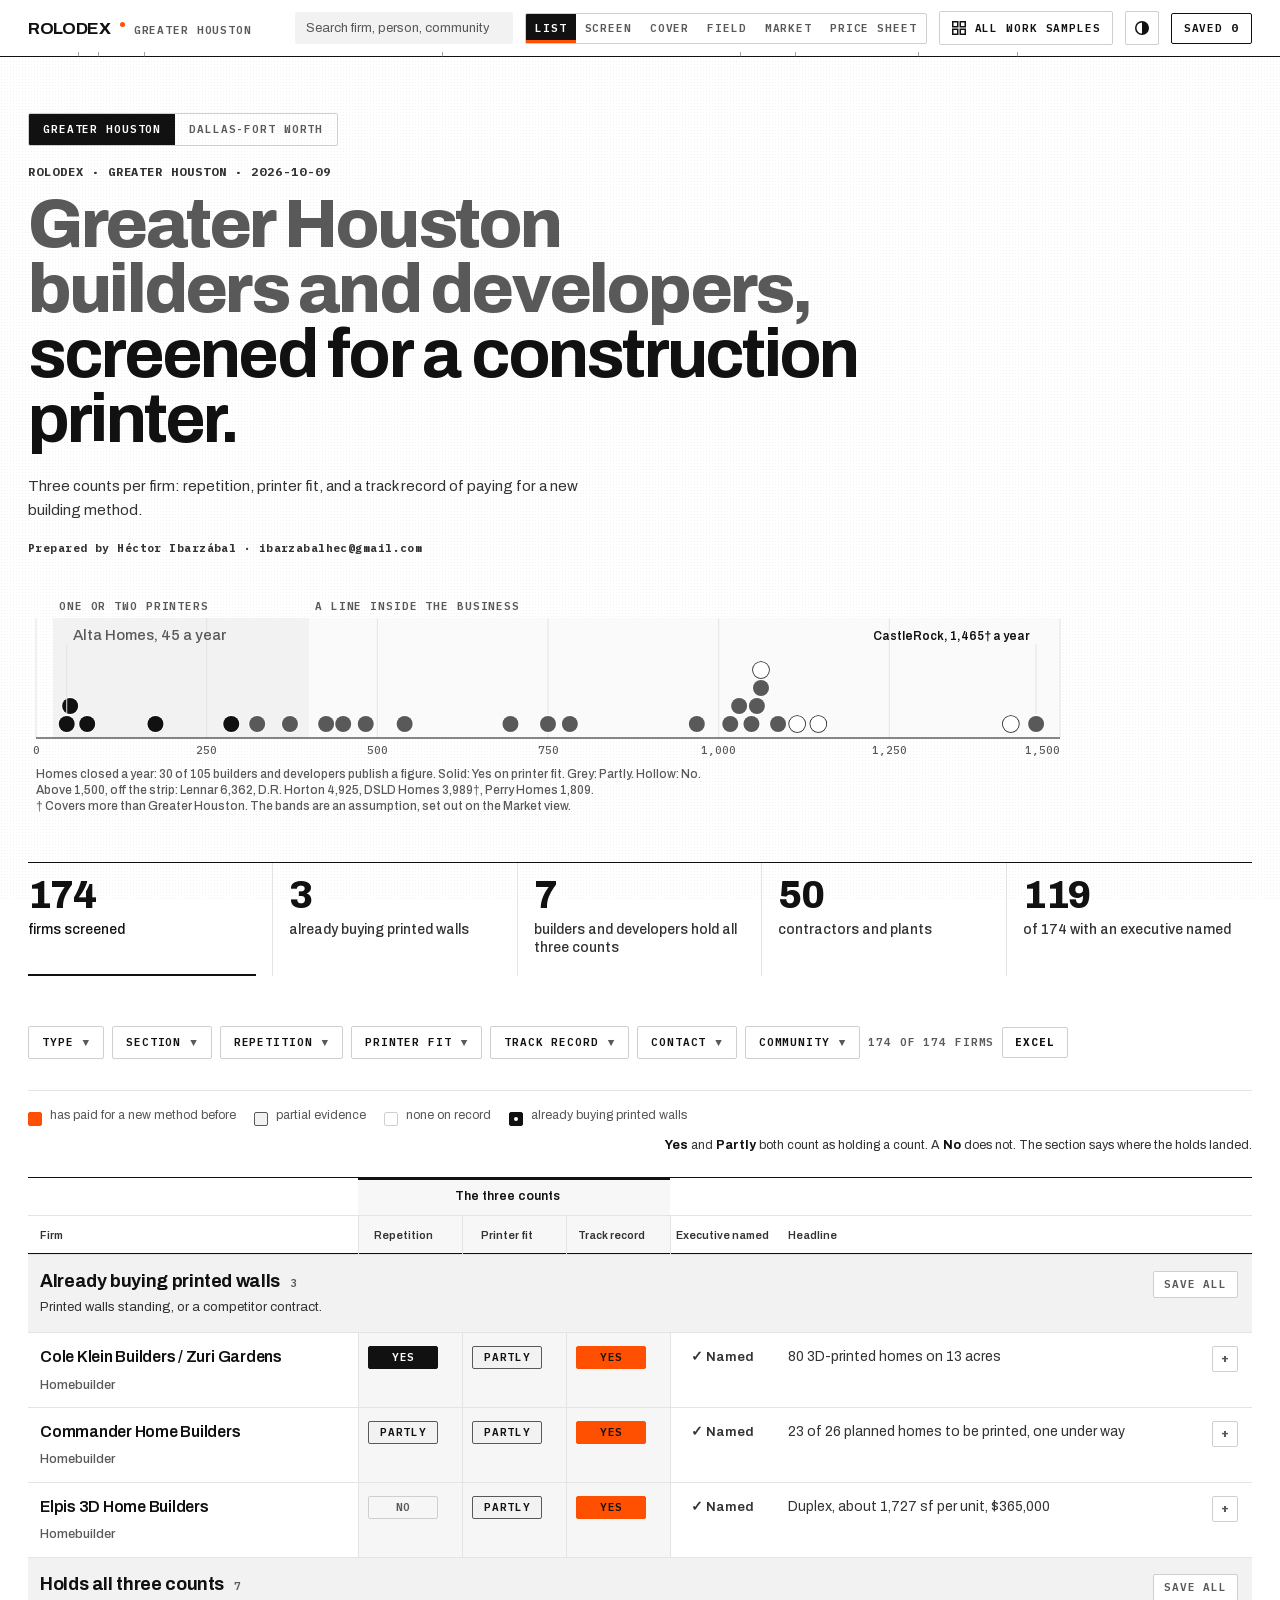
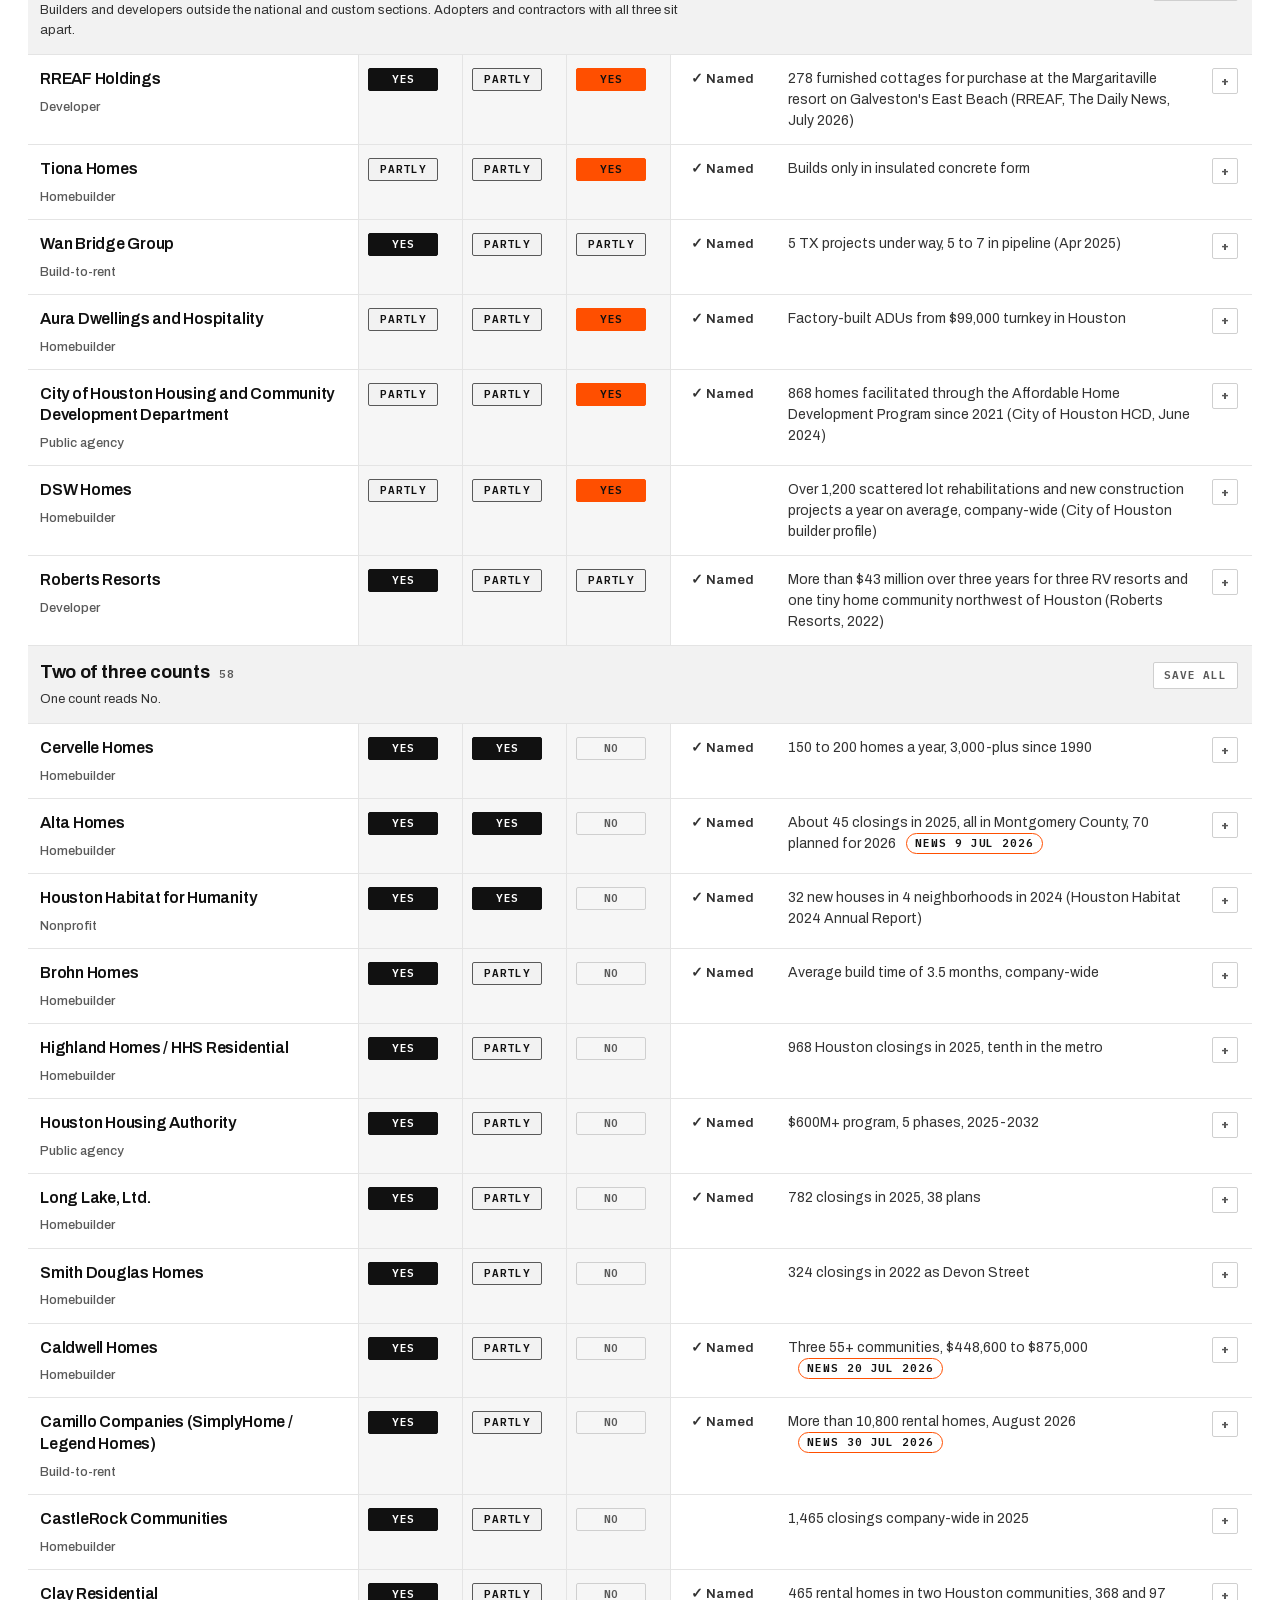
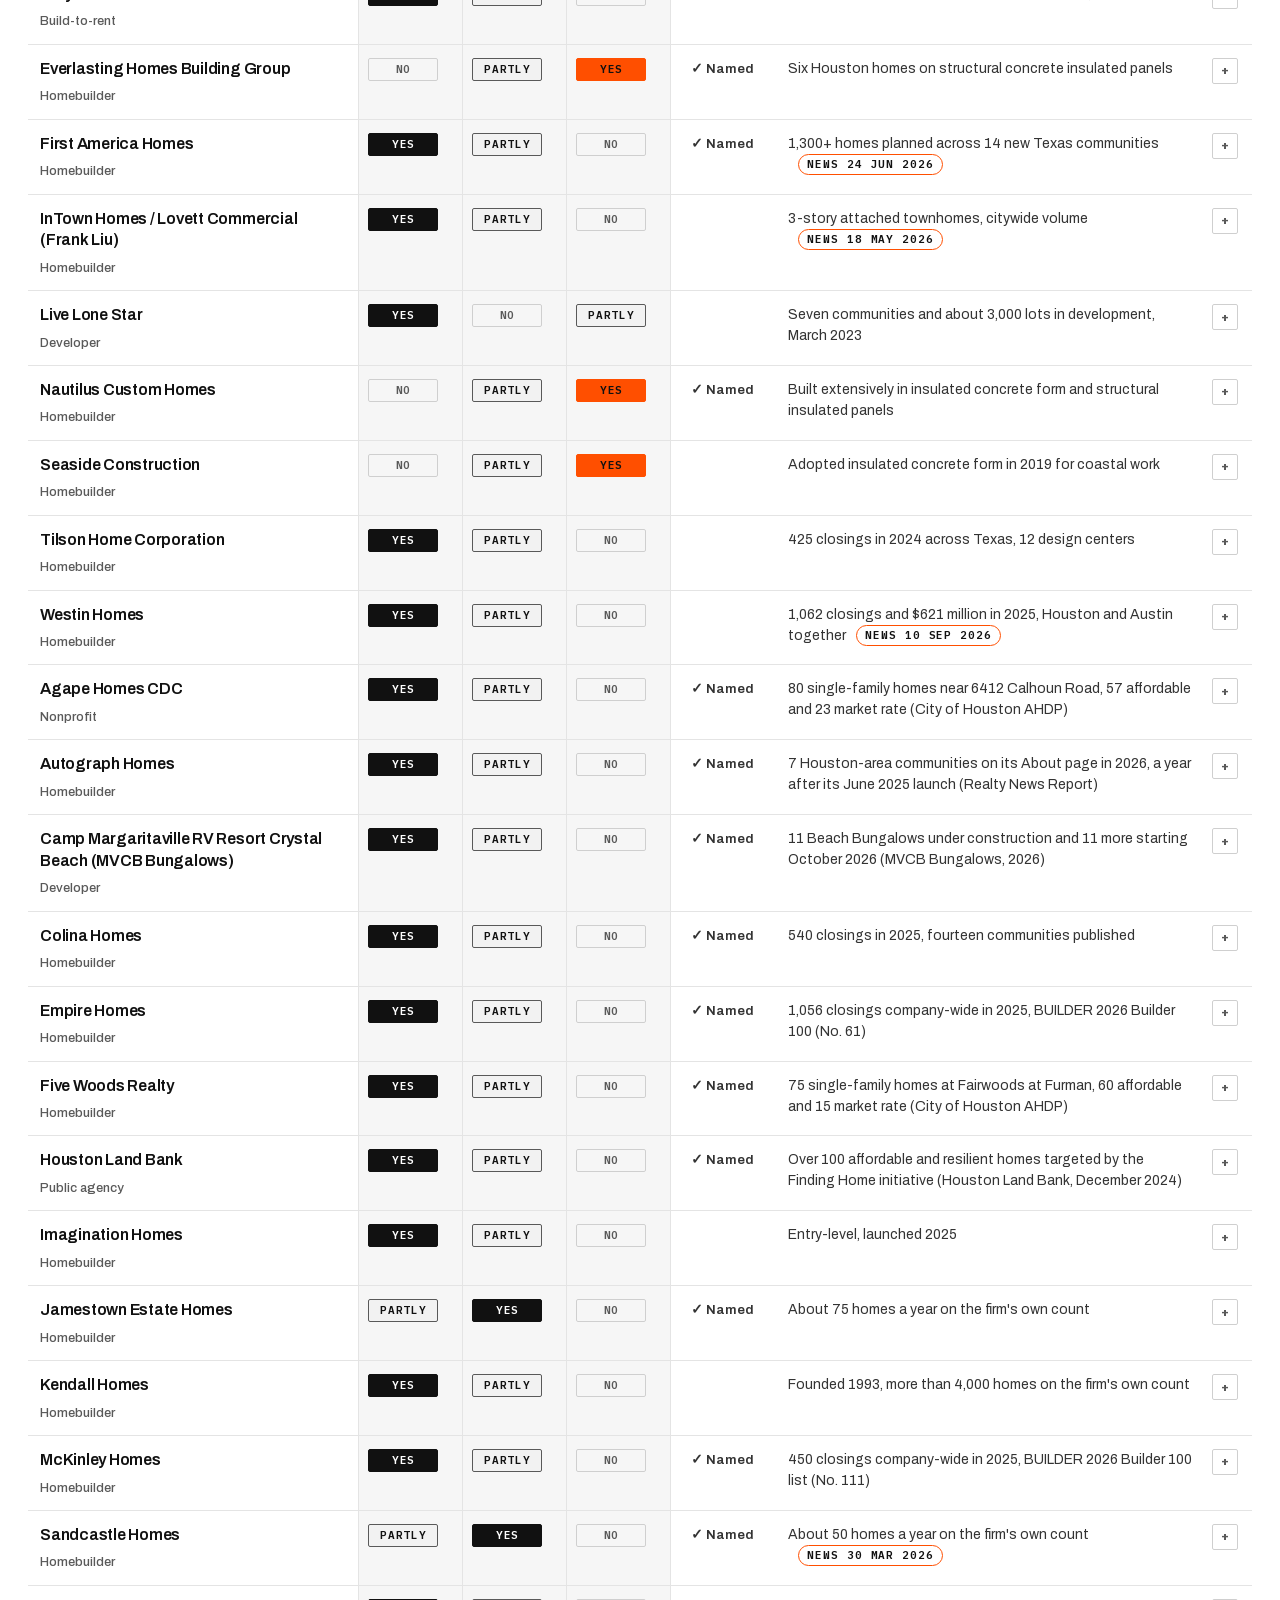
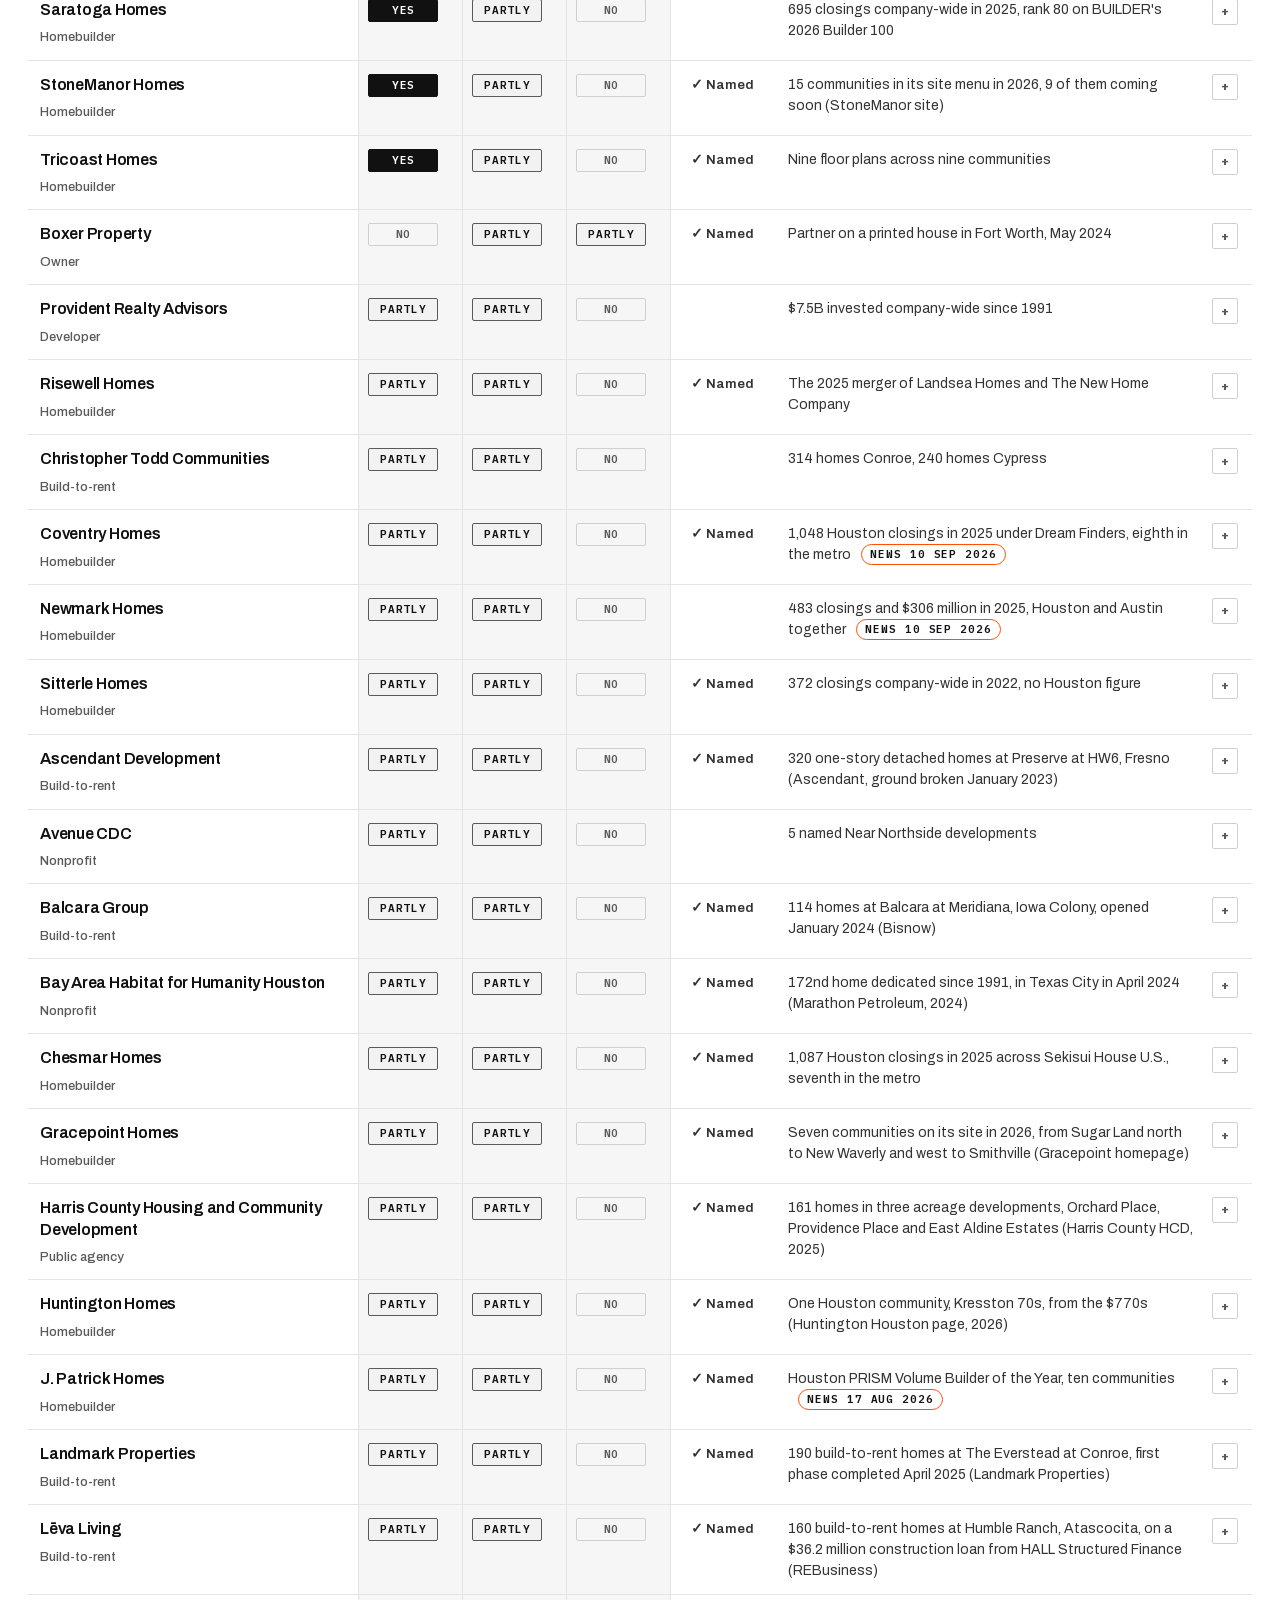
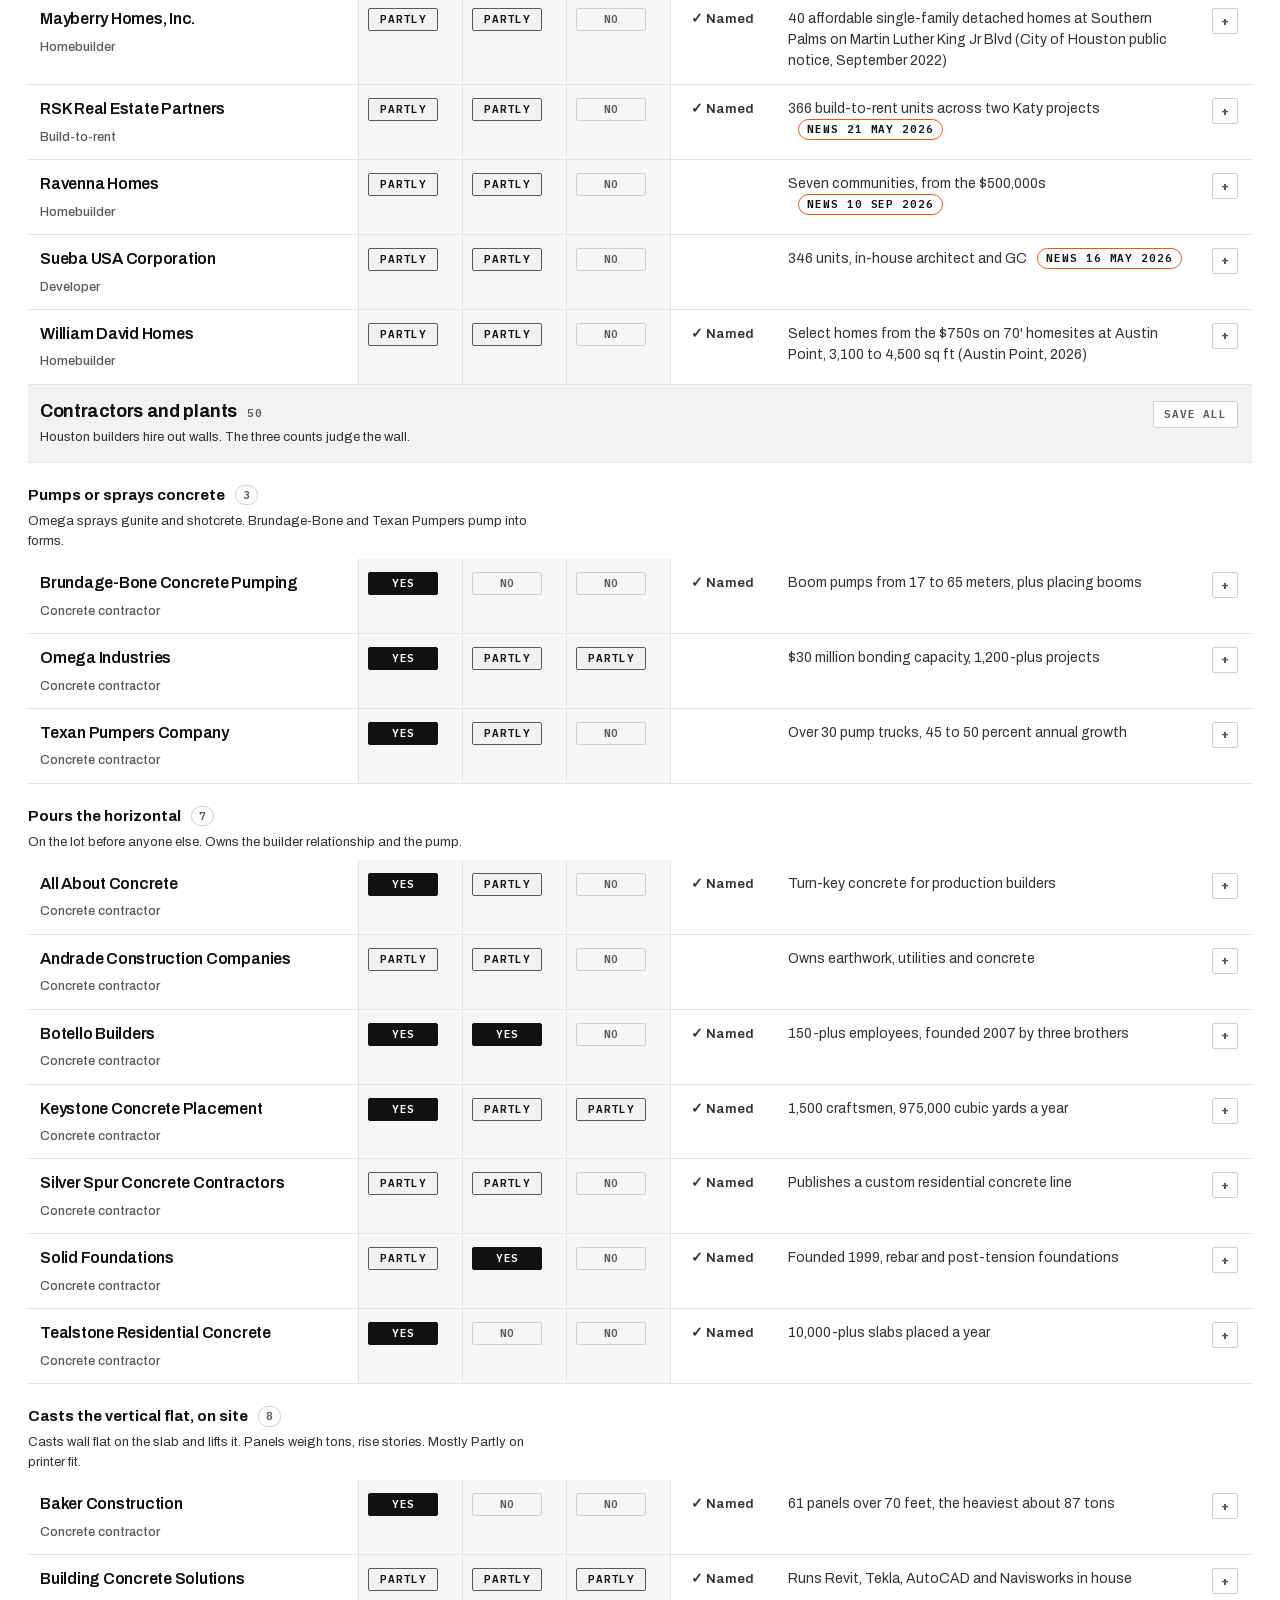
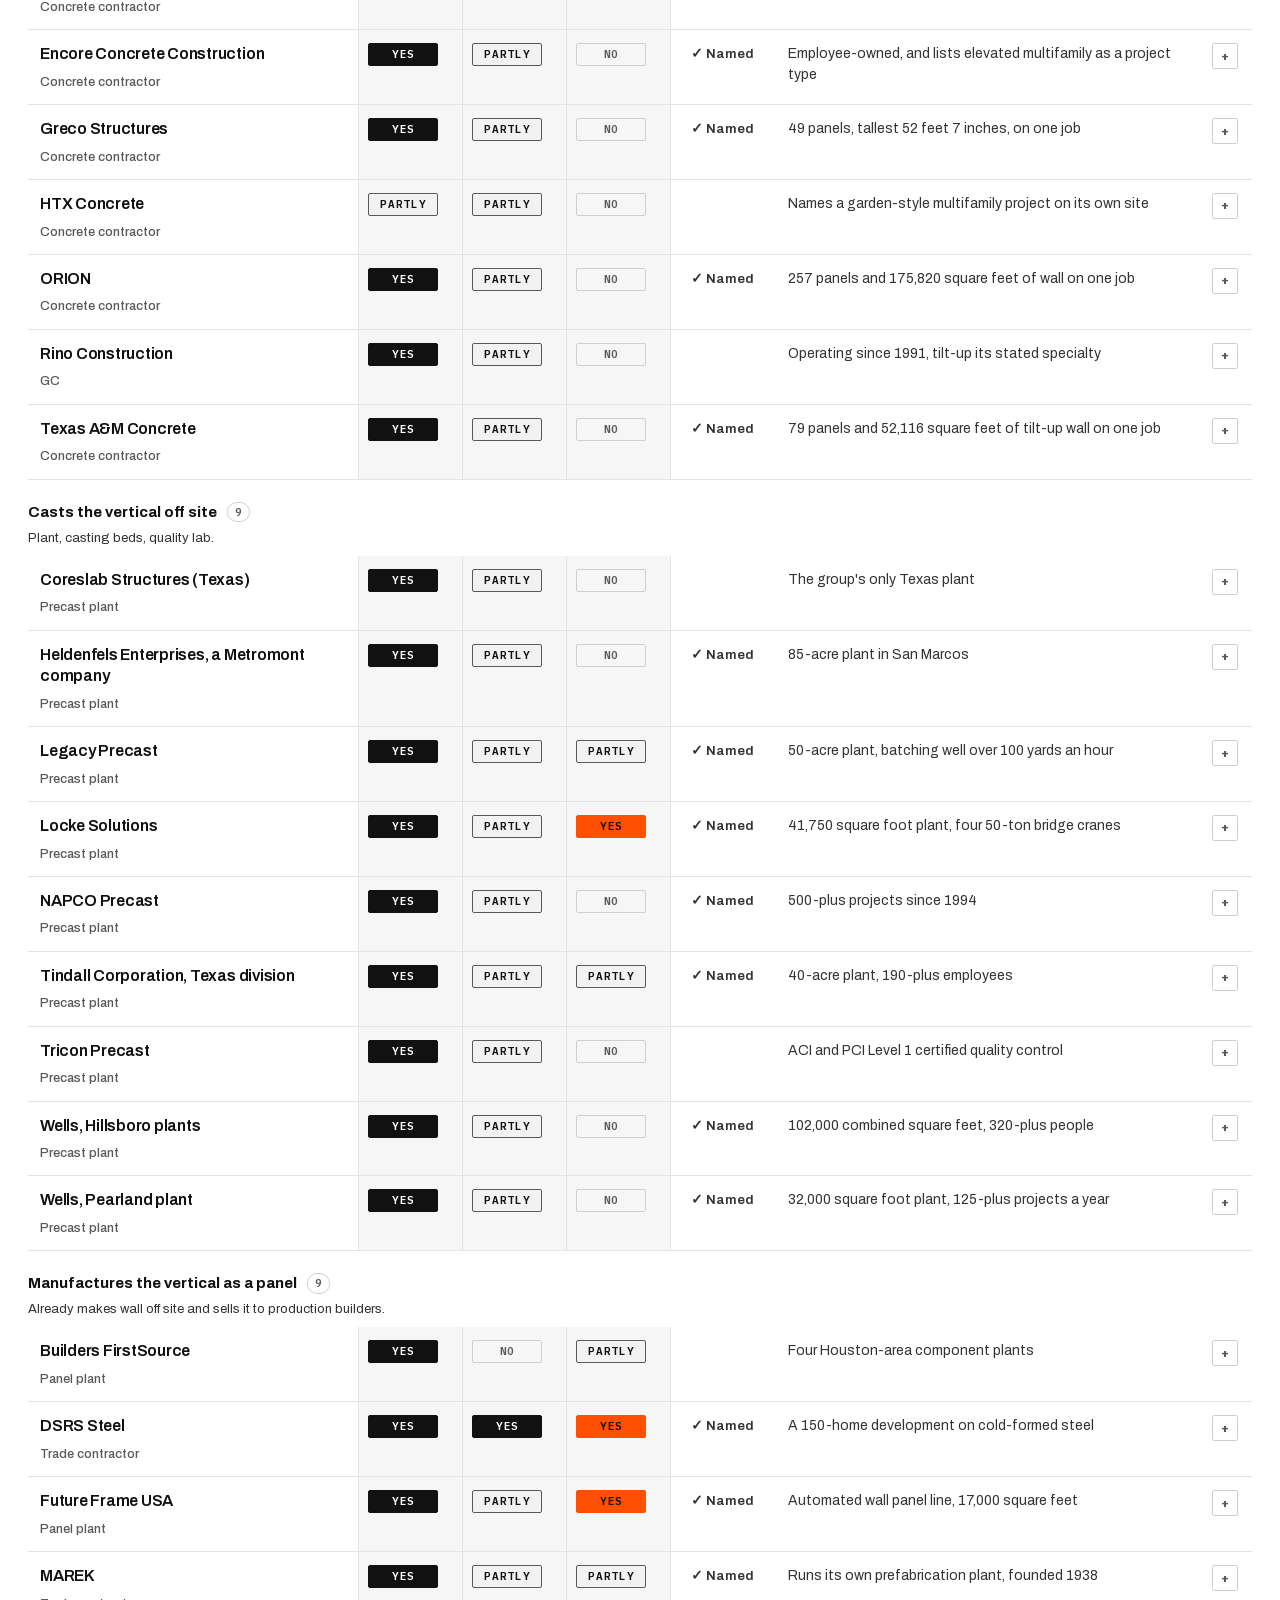
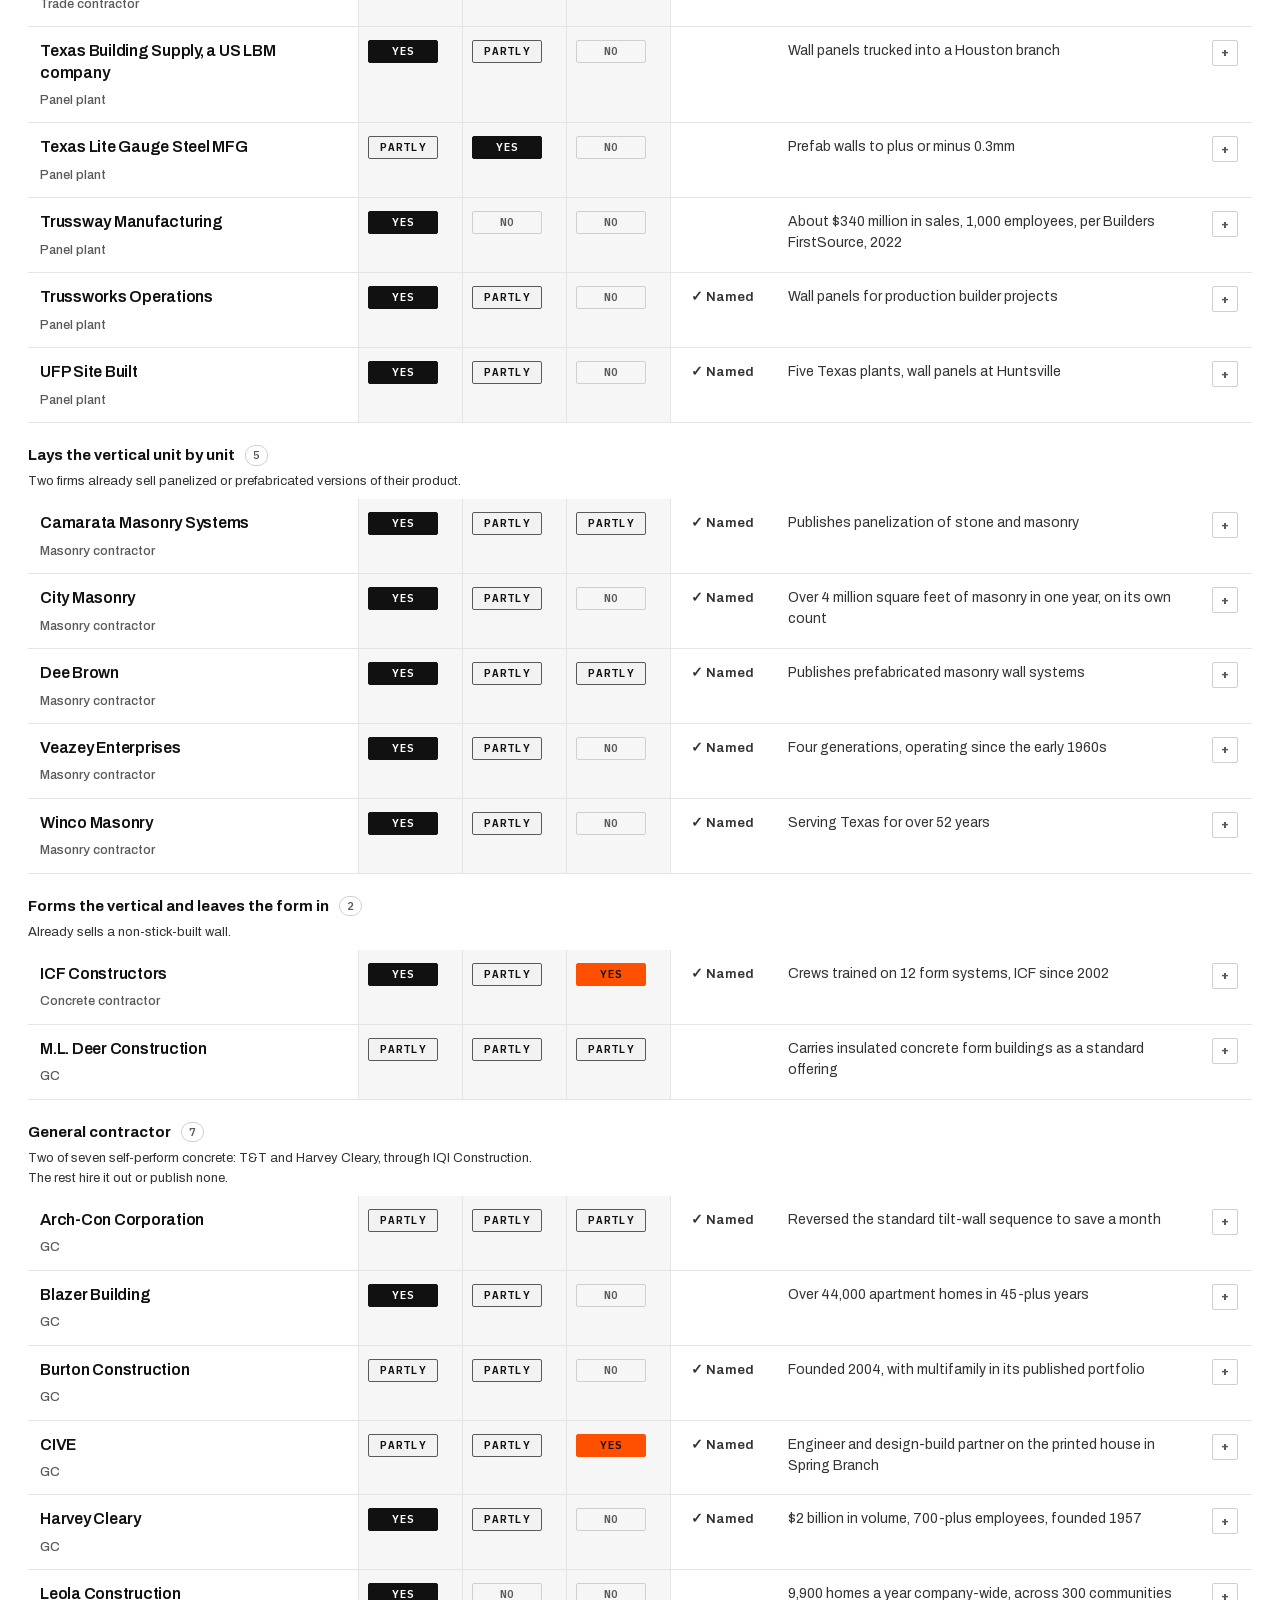
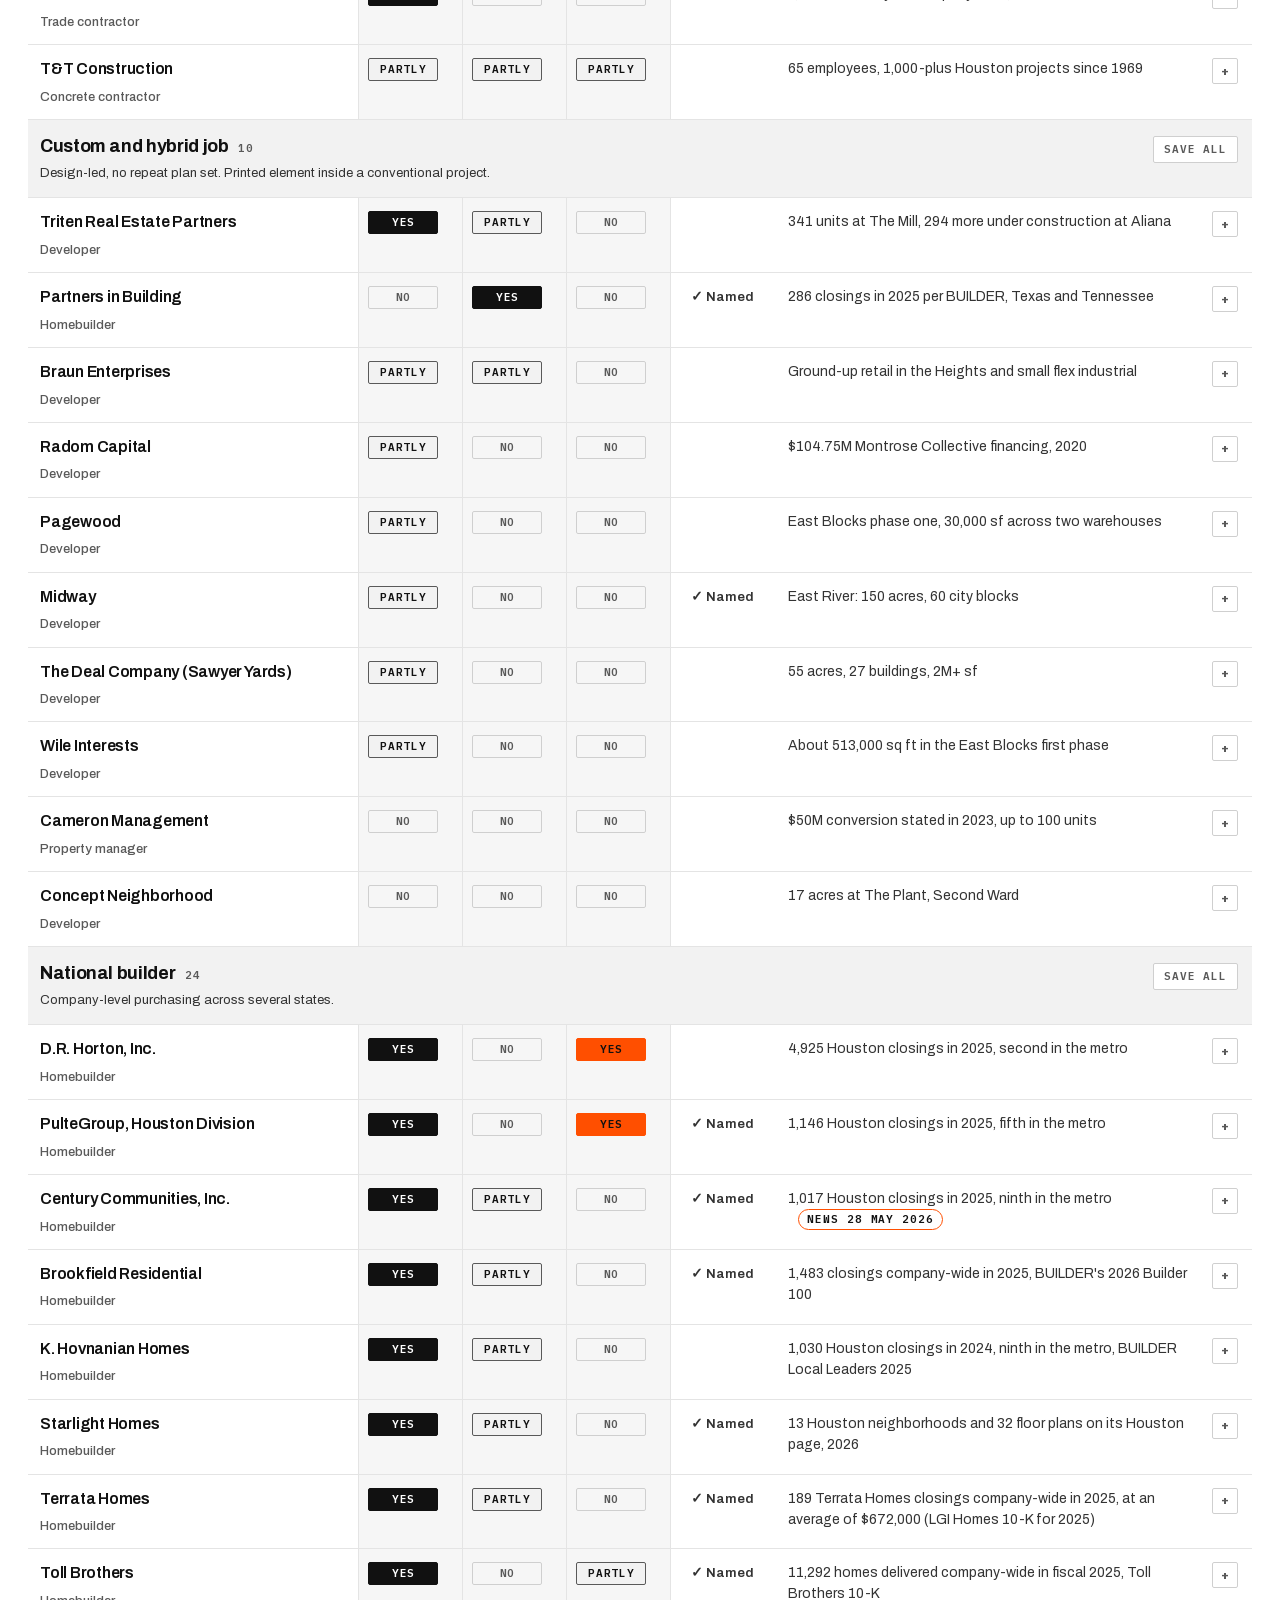
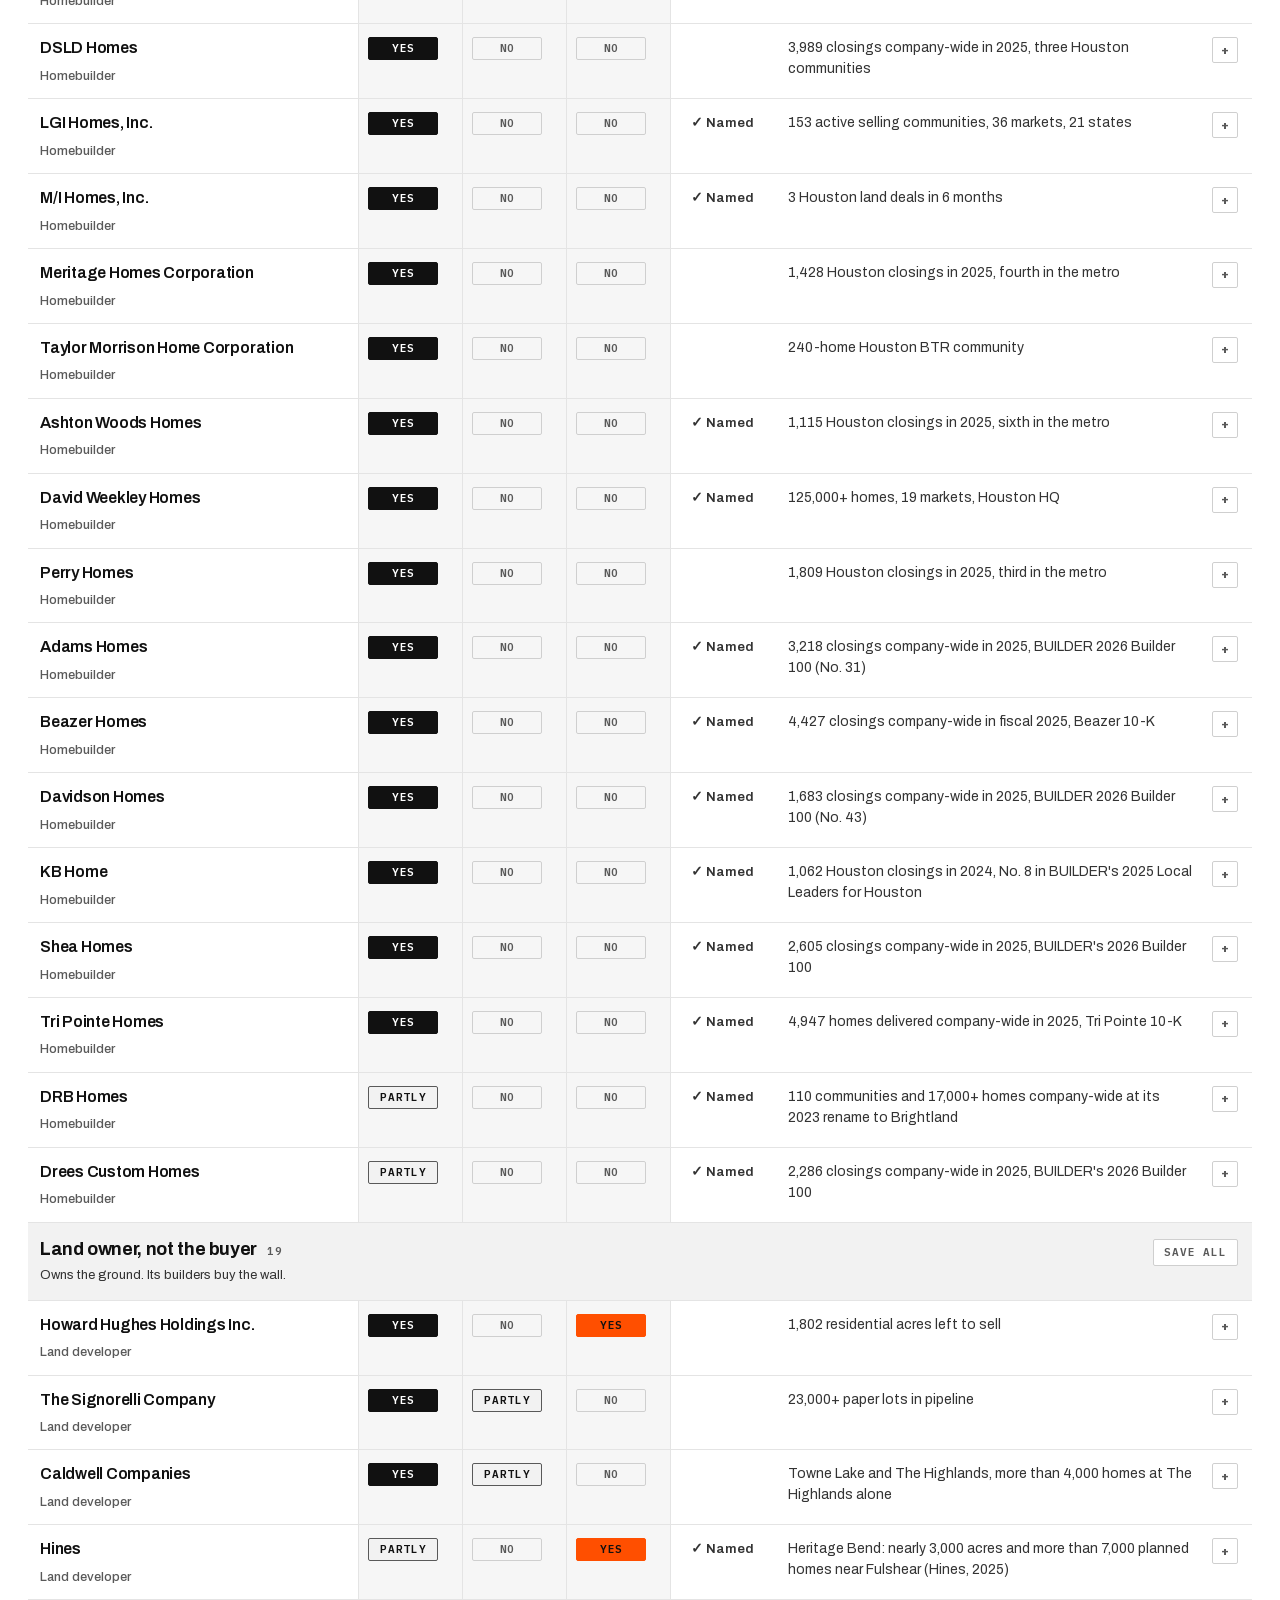
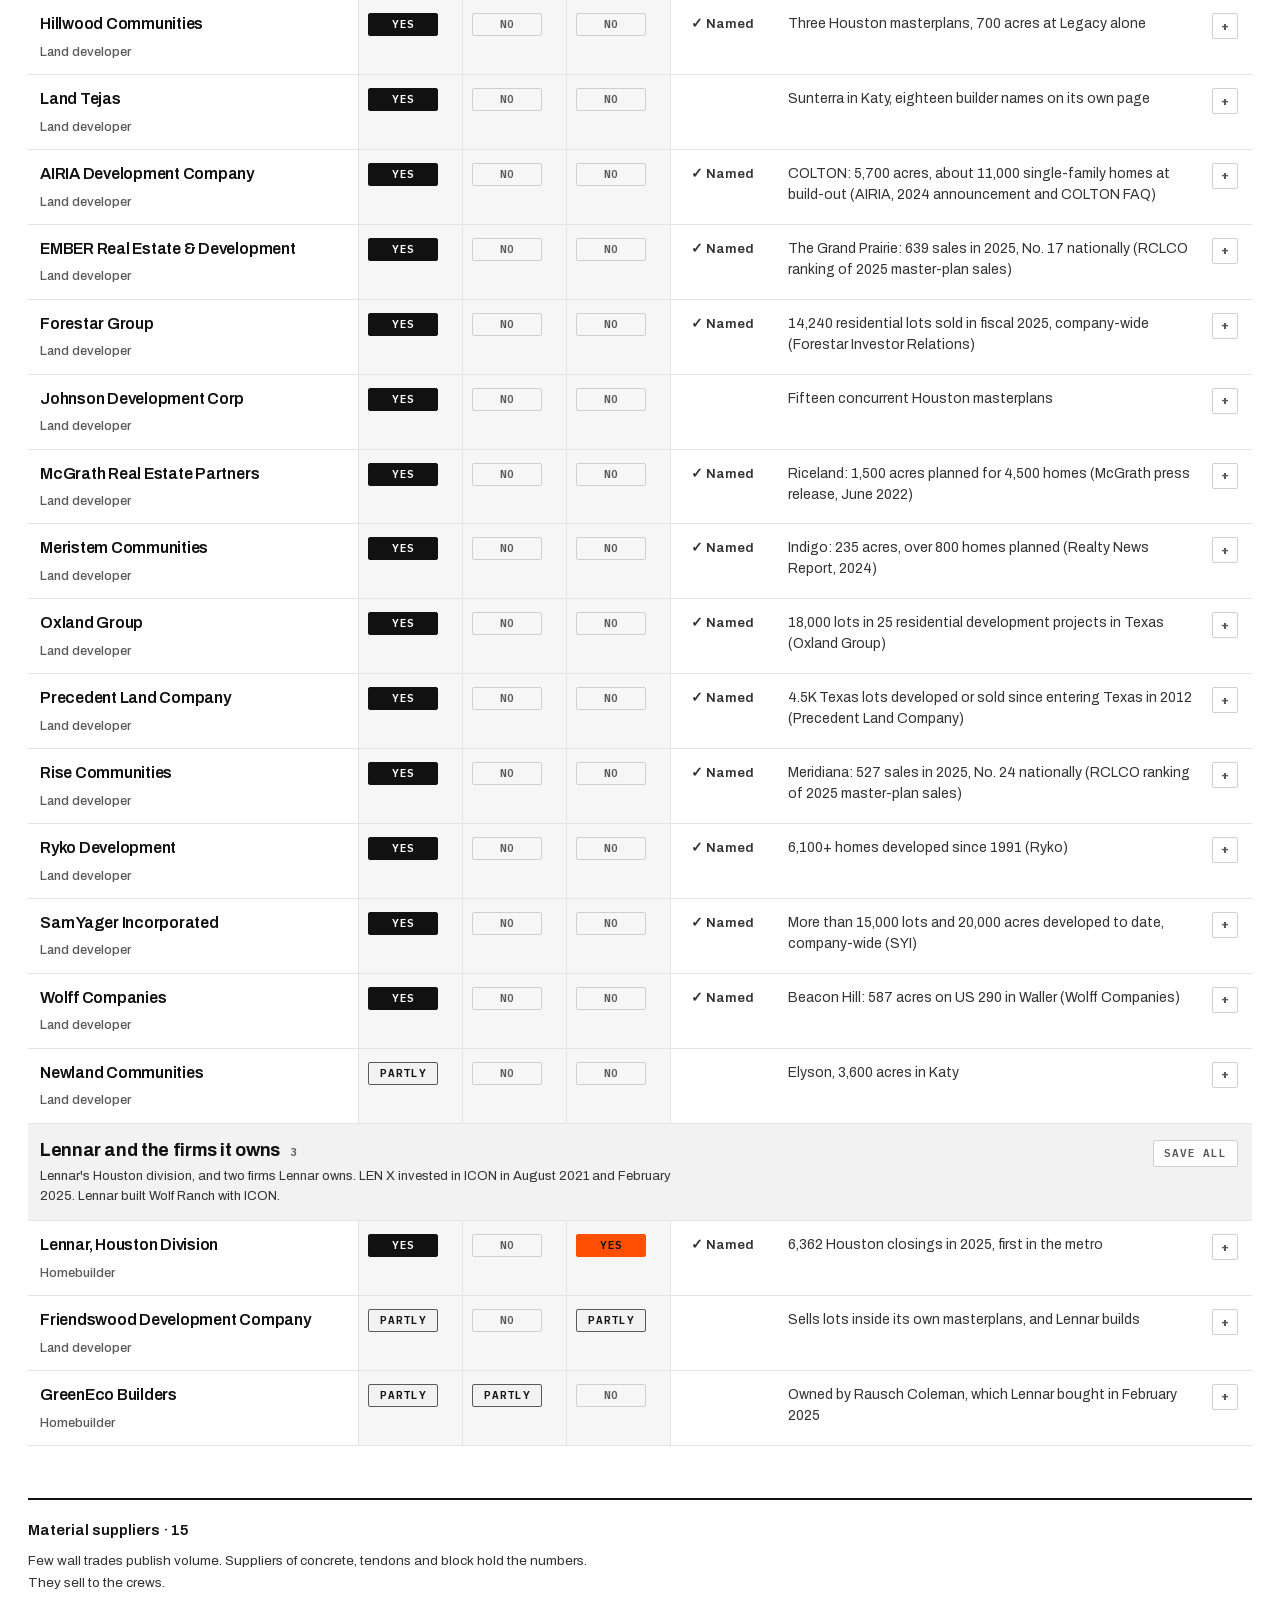
==== index.html @ 2a5b9c1c "Rolodex page, 2026-10-09, Build 124 Co-Authored-By: Claude Opus 5.5 <noreply@anthropic.com> Claude-S" ====
<!doctype html>
<html lang="en"><head>
<meta charset="utf-8">
<meta http-equiv="Content-Security-Policy" content="default-src 'none'; script-src 'sha256-P3jfl17gj6dP+h4POFZB43GaYPV5yrsowThLfIvB9BE=' 'sha256-ouU23O3qNelWb8/pMufUkg/Uvi/t8l8yYmT8mYDfnes=' 'sha256-WImc1mZLx+iGRCyCd86Mm0QUNiu0ayK6KwU0BYbI/SY=' 'sha256-0xIr96R+y5RxeT3fupseyRiM3XbPkYRuNRpkuElosOU=' 'sha256-/NlFuYQIC23jgHfVMbbTX94KlibqlHRZafNrdD9w4CM='; style-src 'unsafe-inline'; img-src data: blob:; font-src data:; base-uri 'none'; form-action 'none'">
<meta name="viewport" content="width=device-width,initial-scale=1">
<meta name="description" content="Builders, developers and wall contractors in Greater Houston and Dallas-Fort Worth, screened against three counts for a construction printer, with named executives, sources, a market view and the permitting route. By Héctor Ibarzábal.">
<meta name="build" content="124">
<meta name="author" content="Héctor Ibarzábal">
<meta name="color-scheme" content="light dark">
<script>
(function(){var d=document.documentElement,K='rolodex-theme',t=null;
  var mk=null,h=(location.hash||'').match(/market=(houston|dfw)/);
  if(h) mk=h[1]; else {try{mk=localStorage.getItem('rolodex-market')}catch(e){}}
  d.setAttribute('data-market',mk==='dfw'?'dfw':'houston');
  try{t=localStorage.getItem(K)}catch(e){}
  var th=(location.hash||'').match(/theme=(light|dark)/); if(th) t=th[1];
  var mq=window.matchMedia?window.matchMedia('(prefers-color-scheme: dark)'):null;
  d.setAttribute('data-theme',t||(mq&&mq.matches?'dark':'light'));
  if(mq&&mq.addEventListener)mq.addEventListener('change',function(e){
    var s=null;try{s=localStorage.getItem(K)}catch(x){}
    if(!s&&!th)d.setAttribute('data-theme',e.matches?'dark':'light');});
  try{var qs=location.search||'',seen=false,
    rm=window.matchMedia&&window.matchMedia('(prefers-reduced-motion: reduce)').matches;
    try{seen=sessionStorage.getItem('rolodex-reel')==='1'}catch(x){}
    if(/[?&]intro=1\b/.test(qs)||(!/[?&]intro=0\b/.test(qs)&&!rm&&!seen))d.classList.add('reel');}catch(x){}
})();
</script>
<title>Rolodex · Greater Houston and Dallas-Fort Worth</title>
<link rel="icon" href="data:image/svg+xml,%3Csvg xmlns=%22http://www.w3.org/2000/svg%22 viewBox=%220 0 32 32%22%3E%3Crect width=%2232%22 height=%2232%22 fill=%22%23FF4F00%22/%3E%3Crect x=%228%22 y=%229%22 width=%2216%22 height=%223%22 fill=%22%23000%22/%3E%3Crect x=%228%22 y=%2215%22 width=%2216%22 height=%223%22 fill=%22%23000%22/%3E%3Crect x=%228%22 y=%2221%22 width=%2216%22 height=%223%22 fill=%22%23000%22/%3E%3C/svg%3E">
<style>
@font-face{font-family:'Archivo';font-style:normal;font-weight:400 800;font-display:swap;src:url([data-uri]) format('woff2');unicode-range:U+0000-00FF,U+0131,U+0152-0153,U+02BB-02BC,U+02C6,U+02DA,U+02DC,U+0304,U+0308,U+0329,U+2000-206F,U+20AC,U+2122,U+2191,U+2193,U+2212,U+2215,U+FEFF,U+FFFD}
@font-face{font-family:'IBM Plex Mono';font-style:normal;font-weight:400;font-display:swap;src:url([data-uri]) format('woff2');unicode-range:U+0000-00FF,U+0131,U+0152-0153,U+02BB-02BC,U+02C6,U+02DA,U+02DC,U+0304,U+0308,U+0329,U+2000-206F,U+20AC,U+2122,U+2191,U+2193,U+2212,U+2215,U+FEFF,U+FFFD}
@font-face{font-family:'IBM Plex Mono';font-style:normal;font-weight:500;font-display:swap;src:url([data-uri]) format('woff2');unicode-range:U+0000-00FF,U+0131,U+0152-0153,U+02BB-02BC,U+02C6,U+02DA,U+02DC,U+0304,U+0308,U+0329,U+2000-206F,U+20AC,U+2122,U+2191,U+2193,U+2212,U+2215,U+FEFF,U+FFFD}
@font-face{font-family:'IBM Plex Mono';font-style:normal;font-weight:600;font-display:swap;src:url([data-uri]) format('woff2');unicode-range:U+0000-00FF,U+0131,U+0152-0153,U+02BB-02BC,U+02C6,U+02DA,U+02DC,U+0304,U+0308,U+0329,U+2000-206F,U+20AC,U+2122,U+2191,U+2193,U+2212,U+2215,U+FEFF,U+FFFD}
@font-face{font-family:'IBM Plex Mono';font-style:normal;font-weight:700;font-display:swap;src:url([data-uri]) format('woff2');unicode-range:U+0000-00FF,U+0131,U+0152-0153,U+02BB-02BC,U+02C6,U+02DA,U+02DC,U+0304,U+0308,U+0329,U+2000-206F,U+20AC,U+2122,U+2191,U+2193,U+2212,U+2215,U+FEFF,U+FFFD}
:root{
  --paper:#FFFFFF; --paper2:#FAFAFA; --paper3:#F2F2F2;
  --ink:#111111; --ink2:#333333; --ink3:#595959; --ink4:#6B6B6B;
  --rule:#E4E4E4; --rule2:#CFCFCF;
  --orange:#FF4F00;
  --accent-warm:#FF4F00; --text-primary:#111111;
  --on-ink:#FFFFFF; --on-orange:#111111; --on-ink-dim:rgba(255,255,255,.72);
  --on-ink-rule:rgba(255,255,255,.35); --nav-bg:rgba(255,255,255,.97);
  --shade:17,17,17; --grain:17,17,17; --li:#0A66C2;
  color-scheme:light;
  --sans:"Archivo",-apple-system,BlinkMacSystemFont,"Helvetica Neue",Helvetica,Arial,sans-serif;
  --mono:"IBM Plex Mono",ui-monospace,SFMono-Regular,Menlo,Consolas,monospace;
}
:root[data-market="dfw"]{--orange:#0A3A8C; --accent-warm:#0A3A8C; --on-orange:#FFFFFF}
@media (prefers-color-scheme: dark){
  :root[data-market="dfw"]:not([data-theme="light"]){--orange:#5E9BFF; --accent-warm:#5E9BFF; --on-orange:#0F1012}
}
:root[data-market="dfw"][data-theme="dark"]{--orange:#5E9BFF; --accent-warm:#5E9BFF; --on-orange:#0F1012}
@media (prefers-color-scheme: dark){
  :root:not([data-theme="light"]){
    --paper:#0F1012; --paper2:#15161A; --paper3:#1D1F23;
    --ink:#ECECEC; --ink2:#D2D2D2; --ink3:#ABABAB; --ink4:#9A9A9A;
    --rule:#2A2C31; --rule2:#3D4046;
    --text-primary:#ECECEC;
    --on-ink:#0F1012; --on-ink-dim:rgba(15,16,18,.72); --on-ink-rule:rgba(15,16,18,.35);
    --nav-bg:rgba(15,16,18,.95); --shade:0,0,0; --grain:255,255,255; --li:#3B8EDB;
    color-scheme:dark;
  }
}
:root[data-theme="dark"]{
  --paper:#0F1012; --paper2:#15161A; --paper3:#1D1F23;
  --ink:#ECECEC; --ink2:#D2D2D2; --ink3:#ABABAB; --ink4:#9A9A9A;
  --rule:#2A2C31; --rule2:#3D4046;
  --text-primary:#ECECEC;
  --on-ink:#0F1012; --on-ink-dim:rgba(15,16,18,.72); --on-ink-rule:rgba(15,16,18,.35);
  --nav-bg:rgba(15,16,18,.95); --shade:0,0,0; --grain:255,255,255; --li:#3B8EDB;
  color-scheme:dark;
}
*{box-sizing:border-box}
::selection{background:var(--orange);color:var(--on-orange)}
::-moz-selection{background:var(--orange);color:var(--on-orange)}
[hidden]{display:none!important}
.bg{position:fixed;inset:0;z-index:-2;pointer-events:none;overflow:hidden;background:var(--paper)}
.bg .grain{position:absolute;inset:0;
  background-image:radial-gradient(rgba(var(--grain),.055) 1px, transparent 1px);
  background-size:3px 3px}
#atmos{position:fixed;top:-20px;left:-20px;width:calc(100vw + 40px);height:calc(100vh + 40px);
  z-index:-1;pointer-events:none;opacity:1;transition:opacity 400ms ease;will-change:transform}
@media print{.bg,#atmos{display:none}}
html,body{margin:0;padding:0}
body{background:var(--paper);color:var(--ink);font:400 16px/1.5 var(--sans);
  -webkit-font-smoothing:antialiased;text-rendering:optimizeLegibility}
a{color:inherit;text-decoration:none}
button{font:inherit;color:inherit;background:none;border:0;cursor:pointer}
.wrap{max-width:1280px;margin:0 auto;padding:0 28px}
@media(max-width:640px){.wrap{padding:0 16px}}
.disp{font-weight:800;letter-spacing:-.04em;line-height:.94;text-wrap:balance}
.lab{font:700 12px/1.35 var(--mono);letter-spacing:.08em;text-transform:uppercase;color:var(--ink2)}
.mono{font-family:var(--mono)}
nav{position:sticky;top:env(safe-area-inset-top,0px);z-index:60;background:var(--nav-bg);backdrop-filter:blur(10px);border-bottom:1px solid var(--ink)}
.navin{display:flex;align-items:center;gap:14px;height:56px;flex-wrap:wrap}
.navtools{display:flex;align-items:center;gap:14px;flex:0 0 auto;min-width:0}
.mark{display:flex;align-items:baseline;gap:9px;font:700 17px/1 var(--sans);letter-spacing:-.02em}
.mark i{display:block;width:5px;height:5px;border-radius:50%;background:var(--orange);
  transform:translateY(-7px)}
.mark span{font:600 11px/1 var(--mono);letter-spacing:.08em;color:var(--ink3);text-transform:uppercase}
.navsp{flex:1}
#q{font:400 13px/1 var(--sans);color:var(--ink);background:var(--paper3);border:0;
  border-radius:2px;padding:9px 11px;width:230px;outline:none}
#q::placeholder{color:var(--ink3)}
#q:focus{box-shadow:inset 0 0 0 1px var(--ink)}
.seg{display:flex;border:1px solid var(--rule2);border-radius:2px;overflow:hidden}
.seg button{font:600 11px/1 var(--mono);letter-spacing:.08em;text-transform:uppercase;
  padding:9px 12px;color:var(--ink3)}
.seg button[aria-pressed="true"]{background:var(--ink);color:var(--on-ink)}
.seg button:focus-visible{outline:2px solid var(--ink);outline-offset:-4px}
.seg button[aria-pressed="true"]:focus-visible{outline-color:var(--on-ink)}
.cbtn{font:600 11px/1 var(--mono);letter-spacing:.08em;text-transform:uppercase;
  border:1px solid var(--ink);border-radius:2px;padding:9px 12px;display:flex;gap:8px;align-items:center}
.cbtn b{font:700 11px/1 var(--mono)}
.cbtn.on{background:var(--ink);color:var(--on-ink)}
.mktsw{display:inline-flex;margin:0 0 18px;max-width:100%}
.mktsw button{padding:10px 14px;white-space:nowrap}
@media(max-width:420px){.mktsw button{padding:10px 10px;letter-spacing:.06em}}
@media print{.mktsw{display:none}}
.thm{width:34px;height:34px;display:inline-flex;align-items:center;justify-content:center;
  border:1px solid var(--rule2);border-radius:2px;color:var(--ink)}
.thm:hover{border-color:var(--ink)}
@media print{.thm{display:none}}
@media(max-width:560px){.mark span{display:none}}
.hub{height:34px;display:inline-flex;align-items:center;gap:8px;padding:0 11px;
  border:1px solid var(--rule2);border-radius:2px;color:var(--ink);text-decoration:none;
  font:600 11px/1 var(--mono);letter-spacing:.08em;text-transform:uppercase;white-space:nowrap}
.hub:hover{border-color:var(--ink)}
.hub:focus-visible{outline:2px solid var(--ink);outline-offset:2px}
.hub svg{flex:none}
@media(min-width:1061px){.navin,.navtools{gap:12px}#q{width:218px}.navtools .seg button{padding:9px 9px}}
@media(min-width:1061px) and (max-width:1279px){.mark span{display:none}}
@media(min-width:1061px) and (max-width:1279px),(max-width:620px){.hub{width:34px;padding:0;justify-content:center}.hub span{display:none}}
@media(max-width:380px){.navin{gap:8px}.navsp{display:none}.hub{margin-left:auto}}
@media print{.hub{display:none}}
.end .home{color:inherit;text-decoration:underline;text-underline-offset:3px;display:inline-flex;align-items:center;gap:6px;white-space:nowrap}
.end .home svg{width:13px;height:13px;flex:none}
.mpch{margin-top:14px;border-top:1px solid var(--ink);max-width:880px}
.mpchh{display:flex;align-items:baseline;gap:10px;padding:10px 0 6px;font:600 11px/1 var(--mono);letter-spacing:.08em;text-transform:uppercase;color:var(--ink3)}
.mpchh b{font:700 11px/1 var(--mono);color:var(--ink)}
.mpci{display:grid;grid-template-columns:minmax(0,1fr) auto;gap:4px 16px;width:100%;text-align:left;
  padding:11px 0;border-top:1px solid var(--rule);color:var(--ink);min-height:44px}
.mpci .mn{display:flex;flex-wrap:wrap;align-items:baseline;gap:4px 10px;min-width:0}
.mpci .mn b{font:600 15px/1.3 var(--sans)}
.mpci .mt{font:600 10.5px/1 var(--mono);letter-spacing:.07em;text-transform:uppercase;color:var(--ink2);
  border:1px solid var(--rule2);border-radius:99px;padding:4px 8px;white-space:nowrap}
.mpci .ms{grid-column:1;font:500 13px/1.45 var(--sans);color:var(--ink2)}
.mpci .mg{grid-column:2;grid-row:1 / span 2;align-self:center;font:600 11px/1.2 var(--mono);letter-spacing:.07em;
  text-transform:uppercase;color:var(--ink3);text-align:right;white-space:nowrap}
.mpci:hover .mn b{text-decoration:underline;text-underline-offset:3px}
.mpci:hover .mg{color:var(--ink)}
.mpci:focus-visible{outline:2px solid var(--ink);outline-offset:2px}
.mpch .pxqm{margin:0;padding:8px 0 0;border-top:1px solid var(--rule);font:500 13px/1.45 var(--sans);color:var(--ink3)}
@media(max-width:560px){.mpci{grid-template-columns:1fr}.mpci .mg{grid-column:1;grid-row:auto;text-align:left;white-space:normal}}
@media print{.mpch{display:none!important}}
.pj.landed{box-shadow:inset 3px 0 0 var(--orange);padding-left:12px}
@media(max-width:1060px){
  .navin{height:auto;padding-block:10px;gap:10px;row-gap:10px}
  .navtools{order:5;flex:1 0 100%;gap:10px}
  #q{flex:1 1 auto;width:auto;min-width:0}
  .seg{flex:0 0 auto}
  .seg button{padding:9px 10px;letter-spacing:.06em}
}
@media(max-width:460px){
  .navtools{flex-wrap:wrap}
  #q{flex:1 0 100%}
  .seg{flex:1 0 100%}
  .seg button{flex:1;padding:10px 4px;letter-spacing:.04em}
  .cbtn{padding:9px 10px}
}
header.top{padding:56px 0 30px}
.hero-grid{display:grid;grid-template-columns:1fr;gap:34px}
.hero-fig{margin:6px 0 0;min-width:0;max-width:1040px}
.hero-fig svg{display:block;width:100%;height:auto;overflow:visible}
.hero-fig .hband{fill:var(--paper3)}
.hero-fig .hband.b1{fill:var(--paper2)}
.hero-fig .hgrid{stroke:var(--rule);stroke-width:1}
.hero-fig .hbase{stroke:var(--ink);stroke-width:1}
.hero-fig .hax{font:500 11px var(--mono);fill:var(--ink3);text-anchor:middle}
.hero-fig .hlab{font:600 11px var(--mono);letter-spacing:.08em;text-transform:uppercase;fill:var(--ink3)}
.hero-fig .hdot{fill:var(--ink);stroke:var(--paper);stroke-width:2;paint-order:stroke;cursor:pointer}
.hero-fig .hdot.partial{fill:var(--ink3)}
.hero-fig .hdot.fail{fill:var(--paper);stroke:var(--ink);stroke-width:1.5}
.hero-fig .hdot:hover{fill:var(--ink2)}
.hero-fig .hname{font:600 12px var(--sans);fill:var(--ink)}
.hero-fig .hname.sub{fill:var(--ink3);font-weight:500}
.hero-fig .hcap{font:500 12px/1.5 var(--sans);fill:var(--ink3)}
.hero-fig .hcap a{fill:var(--ink);text-decoration:underline;text-underline-offset:2px;cursor:pointer}
.hero-fig .rise{animation:rise .55s cubic-bezier(.2,.7,.2,1) both}
@keyframes rise{from{opacity:0;transform:translateY(10px)}to{opacity:1;transform:none}}
@media(prefers-reduced-motion:reduce){.hero-fig .rise{animation:none}}
@media print{.hero-fig{display:none}}
.hero-copy{position:relative}
.pbead{position:absolute;height:3px;border-radius:2px;background:var(--orange);pointer-events:none;
  transform-origin:left center;z-index:2}
.pbead::after{content:"";position:absolute;top:-2.5px;width:8px;height:8px;border-radius:50%;
  background:var(--orange);box-shadow:0 0 0 3px color-mix(in srgb,var(--orange) 22%,transparent)}
.pbead.ltr::after{right:-4px}
.pbead.rtl::after{left:-4px}
.pbead.done{transition:opacity .45s ease;opacity:0}
.pbead.done::after{display:none}
.lyr{position:absolute;right:0;top:0;font:600 11px/1 var(--mono);letter-spacing:.08em;
  text-transform:uppercase;color:var(--ink3);font-variant-numeric:tabular-nums;transition:opacity .4s ease}
.lyr b{color:var(--orange);font-weight:700}
.pre{opacity:0;transform:translateY(8px)}
.post{transition:opacity .42s ease,transform .42s cubic-bezier(.2,.7,.2,1)}
.seg.views{position:relative}
.vbead{position:absolute;left:0;bottom:0;height:3px;width:0;background:var(--orange);pointer-events:none;
  transition:transform .34s cubic-bezier(.3,.6,.2,1),width .34s cubic-bezier(.3,.6,.2,1)}
.sbead{height:2px;margin-bottom:-2px;background:var(--orange);transform-origin:left center;
  animation:beadrun .42s cubic-bezier(.3,.6,.2,1) both,beadfade .5s .5s ease forwards;pointer-events:none}
.layerin{animation:layerup .38s cubic-bezier(.2,.7,.2,1) both}
@keyframes beadrun{from{transform:scaleX(0)}to{transform:scaleX(1)}}
@keyframes beadfade{to{opacity:0}}
@keyframes layerup{from{opacity:0;transform:translateY(8px)}to{opacity:1;transform:none}}
@media(prefers-reduced-motion:reduce){
  .sbead,.pbead,.lyr{display:none}
  .layerin{animation:none}
  .vbead{transition:none}
  .pre{opacity:1;transform:none}
}
@media print{.sbead,.pbead,.lyr,.vbead{display:none}}
@media(max-width:640px){.lyr{display:none}}
.seg button:active,.cbtn:active,.thm:active,.rowadd:active,.addbtn:active,.grpadd:active,
button.stat:active,.fsel>button:active,.fmenu button:active,.freset:active,.back:active,
.chip:active,.lnk:active,.mktsw button:active{transform:translateY(1px) scale(.985)}
.rowadd:active,.addbtn:active{background:color-mix(in srgb,var(--orange) 16%,var(--paper))}
.rowadd.on:active,.addbtn.on:active{background:var(--ink)}
#stageList{--rowtint:color-mix(in srgb,var(--orange) 6%,var(--paper))}
#stageList tbody tr{transition:background-color .16s ease-out}
#stageList tbody tr .fbtn2{transition:transform .16s ease-out}
#stageList td.hf{transition:color .16s ease-out}
@media(hover:hover){
  #stageList tbody tr:not(.grp):not(.chn):has(.fbtn2){cursor:pointer}
  #stageList tbody tr:not(.grp):not(.chn):hover{background:var(--rowtint)}
  #stageList tbody tr:not(.grp):not(.chn):hover td:first-child{box-shadow:inset 3px 0 0 var(--orange)}
  #stageList tbody tr:not(.grp):not(.chn):hover .fbtn2{text-decoration:underline;
    text-decoration-color:var(--orange);text-decoration-thickness:2px;text-underline-offset:4px;
    transform:translateX(4px)}
  #stageList tbody tr:not(.grp):not(.chn):hover td.hf{color:var(--ink)}
  #stageList tbody tr:not(.grp):not(.chn):hover .rowadd:not(.on){border-color:var(--ink);color:var(--ink)}
}
@media(hover:hover) and (max-width:900px){
  #stageList tbody tr:not(.grp):not(.chn):hover{box-shadow:-12px 0 0 0 var(--rowtint),
    -15px 0 0 0 var(--orange),12px 0 0 0 var(--rowtint)}
  #stageList tbody tr:not(.grp):not(.chn):hover td:first-child{box-shadow:none}
}
@media(prefers-reduced-motion:reduce){
  #stageList tbody tr,#stageList tbody tr .fbtn2,#stageList td.hf{transition:none}
  #stageList tbody tr:not(.grp):not(.chn):hover .fbtn2{transform:none}
}
#stageList tbody tr:not(.grp):not(.chn):has(.fbtn2):active{
  --rowtint:color-mix(in srgb,var(--orange) 12%,var(--paper));background:var(--rowtint)}
.landed{animation:landed 1.5s ease-out both}
.landed td:first-child,.landed.chip,.landed.cmp{box-shadow:inset 3px 0 0 var(--orange)}
@keyframes landed{from{background:color-mix(in srgb,var(--orange) 16%,var(--paper))}to{background:transparent}}
.pop{animation:pop .3s cubic-bezier(.3,1.6,.5,1)}
@keyframes pop{0%{transform:scale(.8)}60%{transform:scale(1.18)}100%{transform:scale(1)}}
.bump{display:inline-block;animation:bump .42s cubic-bezier(.3,1.5,.5,1)}
@keyframes bump{0%{transform:scale(1)}35%{transform:scale(1.55);color:var(--orange)}100%{transform:scale(1)}}
.tick{display:inline-block;animation:tick .38s ease-out}
@keyframes tick{0%{color:var(--orange);transform:translateY(-3px)}100%{transform:none}}
.mark i.beat{animation:beat .36s cubic-bezier(.3,1.5,.5,1)}
@keyframes beat{0%{transform:scale(1)}40%{transform:scale(2.2)}100%{transform:scale(1)}}
.sline{position:absolute;left:0;right:0;bottom:-1px;height:2px;pointer-events:none;z-index:2;overflow-x:clip}
.sline .fill{position:absolute;left:0;top:0;height:2px;width:100%;background:var(--orange);
  transform-origin:left center;transform:scaleX(0)}
.sline .head{position:absolute;top:-2px;width:6px;height:6px;margin-left:-3px;border-radius:50%;
  background:var(--orange);opacity:0;transition:opacity .2s}
.sline.on .head{opacity:1}
.sline .head.hit{animation:beat .36s cubic-bezier(.3,1.5,.5,1)}
.sline .tk{position:absolute;top:-3px;width:1px;height:5px;background:var(--ink3);opacity:.55}
.sline .tk.past{background:var(--orange);opacity:1}
.sline.sweep .fill{animation:sweep .7s cubic-bezier(.3,.6,.2,1) forwards}
@keyframes sweep{0%{transform:scaleX(0);opacity:1}70%{transform:scaleX(1);opacity:1}100%{transform:scaleX(1);opacity:0}}
html.thx-cut *,html.thx-cut *::before,html.thx-cut *::after{transition:none!important}
.thx{position:fixed;inset:0;z-index:2147483000;pointer-events:none;overflow:hidden;contain:strict}
.thx .ly{position:absolute;left:0;right:0;will-change:clip-path}
.thx .ly::before{content:"";position:absolute;left:0;right:0;top:0;height:1px;opacity:.5;background:var(--thx-line)}
.thx .nz{position:absolute;left:0;width:9px;height:9px;margin:-4.5px 0 0 -4.5px;border-radius:50%;will-change:transform}
.thm svg{transition:transform .38s cubic-bezier(.3,1.4,.5,1)}
.thm.turn svg{transform:rotate(180deg)}
@media(prefers-reduced-motion:reduce){
  .landed{animation:none;background:color-mix(in srgb,var(--orange) 10%,var(--paper))}
  .pop,.bump,.tick,.mark i.beat,.sline .head.hit,.sline.sweep .fill{animation:none}
  .seg button:active,.cbtn:active,.thm:active,.rowadd:active,.addbtn:active,.grpadd:active,
  button.stat:active,.fsel>button:active,.fmenu button:active,.freset:active,.back:active,
  .chip:active,.lnk:active,.mktsw button:active{transform:none}
}
@media print{.sline{display:none}}
@media(max-width:760px){.hero-fig{display:none}}
header.top h1{margin:12px 0 0;font-size:clamp(34px,5.4vw,72px);color:var(--ink3);max-width:20ch}
header.top h1 b{color:var(--ink);font-weight:700}
header.top .sub{margin:22px 0 0;max-width:62ch;font-size:15px;color:var(--ink2);line-height:1.62}
header.top .by{margin-top:18px;text-transform:none;letter-spacing:.04em;font-size:11px}
.stats{display:flex;flex-wrap:wrap;gap:0;margin:34px 0 0;border-top:1px solid var(--ink)}
.stat{flex:1 1 150px;padding:14px 16px 16px 0;border-right:1px solid var(--rule);
  display:flex;flex-direction:column;justify-content:flex-start}
.stat + .stat{padding-left:16px}
.stat span{min-height:2.7em}
.stat:last-child{border-right:0}
.stat b{display:block;font:800 38px/1 var(--sans);letter-spacing:-.04em;font-variant-numeric:tabular-nums}
.stat span{display:block;margin-top:6px;font:500 14px/1.35 var(--sans);letter-spacing:0;
  text-transform:none;color:var(--ink2)}
.stat.hot b{color:var(--ink)}
button.stat{appearance:none;background:none;border:0;border-right:1px solid var(--rule);
  font:inherit;text-align:left;cursor:pointer;color:inherit;transition:background .12s}
button.stat:last-child{border-right:0}
button.stat{position:relative;padding-bottom:18px}
button.stat::after{content:"";position:absolute;left:0;right:16px;bottom:0;height:2px;
  background:var(--ink);transform:scaleX(0);transform-origin:left;transition:transform .14s}
button.stat:hover::after,button.stat:focus-visible::after{transform:scaleX(.18)}
button.stat[aria-pressed="true"]::after{transform:scaleX(1)}
button.stat[aria-pressed="true"] span{color:var(--ink)}
button.stat:hover span,button.stat:focus-visible span{color:var(--ink2)}
@media(hover:none){button.stat:hover::after{transform:scaleX(0)}
  button.stat[aria-pressed="true"]:hover::after{transform:scaleX(1)}}
.ftype{margin:0 0 10px;font:600 14px/1.3 var(--sans);letter-spacing:0;text-transform:none;color:var(--ink2)}
.cl .ftype{margin:0 0 6px}
.fsub{margin:-7px 0 12px}
.tp{display:inline-block;font:600 11px/1 var(--mono);letter-spacing:.08em;text-transform:uppercase;
  color:var(--ink2);border:1px solid var(--rule2);border-radius:2px;padding:3px 6px;white-space:nowrap}
@media(min-width:901px){
  #stageList .scroll{overflow:visible}
  #stageList thead th,#stageList thead td{position:sticky;top:var(--navh,57px);z-index:6;background:var(--paper)}
  #stageList thead tr.cols th{top:calc(var(--navh,57px) + var(--cgh));box-shadow:inset 0 -1px 0 var(--ink)}
  html.navup #stageList thead th,html.navup #stageList thead td{top:calc(var(--navh,57px) - var(--navhide,0px))}
  html.navup #stageList thead tr.cols th{top:calc(var(--navh,57px) - var(--navhide,0px) + var(--cgh))}
}
#stageList{--cgh:28px;--cband:color-mix(in srgb,var(--ink) 3.5%,transparent);
  --cbando:color-mix(in srgb,var(--ink) 3.5%,var(--paper))}
#stageList thead tr.cg th,#stageList thead tr.cg td{height:var(--cgh);box-sizing:border-box;padding:6px 10px 0;border:0}
#stageList thead th.cntg{font:600 12.5px/1 var(--sans);letter-spacing:0;text-transform:none;color:var(--ink);
  text-align:center;background:var(--cbando);box-shadow:inset 0 2px 0 var(--ink)}
#stageList thead th{white-space:nowrap}
#stageList th.cnt{background:var(--cbando)}
#stageList th.cnt,#stageList td.cnt{text-align:center;width:104px;border-left:1px solid var(--rule)}
#stageList td.cnt{background:var(--cband)}
#stageList th.cnt3,#stageList td.cnt3{border-right:1px solid var(--rule)}
#stageList th.exe,#stageList td.exe{text-align:center;width:118px}
#stageList td.cnt .yn{display:inline-block;min-width:70px;text-align:center;box-sizing:border-box}
#stageList .exn{font:600 13.5px/1.2 var(--sans);color:var(--ink2);white-space:nowrap}
#stageList td.f{width:27%}
#stageList .fsub .tp{border:0;padding:0;background:none;font:500 13px/1.3 var(--sans);letter-spacing:0;
  text-transform:none;color:var(--ink3)}
#stageList .fsub{margin:-6px 0 12px}
.filters{padding:20px 0 18px}
.fbar{display:flex;gap:8px;align-items:center;flex-wrap:wrap}
.fsel{position:relative}
.fsel > button{font:600 11px/1 var(--mono);letter-spacing:.08em;text-transform:uppercase;
  border:1px solid var(--rule2);border-radius:2px;padding:10px 13px;color:var(--ink);
  background:var(--paper);display:inline-flex;align-items:center;gap:9px}
.fsel > button:hover{border-color:var(--ink)}
.fsel > button:focus-visible{outline:2px solid var(--ink);outline-offset:2px}
.fsel > button .car{font-size:11px;color:var(--ink3)}
.fsel > button .nsel{background:var(--ink);color:var(--on-ink);border-radius:99px;
  min-width:16px;height:16px;display:inline-flex;align-items:center;justify-content:center;
  font-size:11px;padding:0 4px}
.fsel.open > button{border-color:var(--ink);background:var(--paper3)}
.fmenu{position:absolute;top:calc(100% + 5px);left:0;z-index:70;min-width:255px;max-height:340px;
  overflow:auto;background:var(--paper);border:1px solid var(--ink);border-radius:2px;
  box-shadow:0 14px 40px rgba(var(--shade),.14);padding:5px}
.fmenu button{display:flex;width:100%;align-items:center;gap:10px;text-align:left;
  font:500 13px/1.3 var(--sans);color:var(--ink);padding:9px 10px;border-radius:2px}
.fmenu button:hover{background:var(--paper3)}
.fmenu button:focus-visible{outline:2px solid var(--ink);outline-offset:-2px}
.fmenu button i{width:13px;height:13px;border:1px solid var(--rule2);border-radius:2px;
  flex:none;display:block;background:var(--paper)}
.fmenu button[aria-checked="true"] i{background:var(--ink);border-color:var(--ink);
  box-shadow:inset 0 0 0 2px var(--paper)}
.fmenu button s{margin-left:auto;text-decoration:none;font:600 11px/1 var(--mono);color:var(--ink3)}
.fmenu button[disabled]{opacity:.38}
.fmpc{width:300px;padding-top:0}
.fmpc .fmq{position:sticky;top:0;z-index:1;display:block;width:100%;box-sizing:border-box;margin:0 0 4px;padding:10px 10px;
  font:500 14px/1.2 var(--sans);color:var(--ink);background:var(--paper);border:0;border-bottom:1px solid var(--rule2);border-radius:0;outline:0}
.fmpc .fmq:focus-visible{box-shadow:inset 0 -2px 0 var(--ink)}
.fmpc button[hidden]{display:none}
.fmnone{margin:8px 10px;font:500 13px/1.4 var(--sans);color:var(--ink3)}
.fapplied .acm{display:inline-flex;align-items:center;gap:4px}
.fapplied .acgo{font:600 11px/1 var(--mono);letter-spacing:.07em;text-transform:uppercase;color:var(--ink2);
  padding:6px 4px;text-decoration:underline;text-underline-offset:3px;text-decoration-color:var(--rule2)}
.fapplied .acgo:hover{color:var(--ink);text-decoration-color:var(--ink)}
.pjm{margin-top:10px;display:flex;flex-wrap:wrap;gap:8px}
.pjmc{display:inline-flex;align-items:center;gap:7px;font:600 12.5px/1.2 var(--sans);color:var(--ink);
  border:1px solid var(--rule2);border-radius:99px;padding:6px 12px 6px 9px;background:var(--paper)}
.pjmc svg{width:14px;height:14px;flex:none;color:var(--ink2)}
.pjmc:hover{border-color:var(--ink)}
@media(max-width:640px){.fmpc{width:min(86vw,300px)}.pjmc{min-height:36px}.fapplied .acgo{min-height:32px}}
.fapplied{display:flex;gap:7px;align-items:center;flex-wrap:wrap;margin-top:12px;min-height:1px}
.fapplied .ac2{font:600 11px/1 var(--mono);letter-spacing:.07em;text-transform:uppercase;
  border:1px solid var(--ink);border-radius:99px;padding:6px 7px 6px 11px;color:var(--ink);
  display:inline-flex;align-items:center;gap:7px;background:var(--paper)}
.fapplied .ac2 span{font-size:13px;line-height:1;color:var(--ink3)}
.fapplied .ac2:hover span{color:var(--ink)}
.freset{font:700 11px/1 var(--mono);letter-spacing:.08em;text-transform:uppercase;
  border:1px solid var(--ink);background:var(--ink);color:var(--on-ink);border-radius:99px;padding:7px 13px}
.freset:hover{background:var(--ink2);border-color:var(--ink2)}
.freset:focus-visible{outline:2px solid var(--ink);outline-offset:2px}
.fcount{font:600 11px/1 var(--mono);letter-spacing:.08em;text-transform:uppercase;color:var(--ink3)}
@media(max-width:640px){
  .fmenu{min-width:min(78vw,255px)}
  .fbar{gap:6px}
  .fsel > button{padding:9px 9px;letter-spacing:.05em;gap:6px}
  .fcount{flex:1 0 100%;order:9}
  .legend i{font-size:11.5px}
  .legend i.rule{margin-left:0;flex:1 0 100%}
}
.fbtn{font:600 11px/1 var(--mono);letter-spacing:.08em;text-transform:uppercase;
  border:1px solid var(--rule2);border-radius:2px;padding:9px 12px;color:var(--ink3)}
.fbtn b{margin-left:7px;color:var(--ink)}
.fbtn.on{background:var(--ink);border-color:var(--ink);color:var(--on-ink)}
.fbtn.on b{color:var(--on-ink)}
.fnote{font-size:12.5px;color:var(--ink3);flex:1 1 260px;min-width:200px}
.mwrap{display:grid;grid-template-columns:34px 1fr;gap:0}
.ylab{writing-mode:vertical-rl;transform:rotate(180deg);align-self:center;
  font:600 13px/1 var(--sans);letter-spacing:0;text-transform:none;color:var(--ink2);
  padding:0 10px 0 0}
.matrix{display:grid;grid-template-columns:repeat(3,1fr);grid-auto-rows:min-content;
  border-top:1px solid var(--ink);border-left:1px solid var(--rule)}
.cell{border-right:1px solid var(--rule);border-bottom:1px solid var(--rule);
  padding:12px 12px 14px;min-height:104px;background:var(--paper)}
.cell.best{background:var(--paper2)}
.chead{display:flex;align-items:baseline;gap:8px;margin-bottom:10px}
.chead b{font:700 17px/1 var(--sans);letter-spacing:-.02em}
.chead span{font:600 13px/1.3 var(--sans);letter-spacing:0;text-transform:none;color:var(--ink2)}
.chips{display:flex;flex-wrap:wrap;gap:5px}
.chip{font:500 12px/1 var(--sans);letter-spacing:-.01em;padding:7px 9px;border-radius:2px;
  border:1px solid var(--rule2);color:var(--ink2);background:var(--paper);text-align:left}
.chip:hover{border-color:var(--ink);color:var(--ink)}
.chip.i-clear{background:var(--orange);border-color:var(--orange);color:var(--on-orange);font-weight:700}
.chip.i-partial{border-color:var(--ink3);color:var(--ink);background:var(--paper3)}
.chip.printing{background:var(--ink);border-color:var(--ink);color:var(--on-ink);font-weight:600}
.chip.printing.i-clear{color:var(--on-orange)}
.chip.printing.i-clear{background:var(--orange);border-color:var(--orange)}
.chip.printing::after{content:"";display:inline-block;width:5px;height:5px;border-radius:50%;
  background:var(--on-ink);margin-left:7px;vertical-align:middle}
.chip.dim{opacity:.45}
.matrix.fil .chip.dim{opacity:.22}
.matrix.fil .chip.dim:hover{opacity:.6}
.chip.match{border-color:var(--ink);color:var(--ink);font-weight:700;background:var(--paper3)}
.chip.match .vol{color:var(--ink2)}
.chip.match.i-clear{background:var(--orange);color:var(--on-orange);border-color:var(--ink)}
.chip.match.i-clear .vol{color:var(--on-orange)}
.chip.match.printing{background:var(--ink);color:var(--on-ink)}
.chip.match.printing .vol{color:var(--on-ink-dim)}
.chip.match.printing.i-clear{background:var(--orange);color:var(--on-orange)}
.cell.hit{box-shadow:inset 0 0 0 2px var(--ink)}
.cell.hit .chead b{font-size:28px}
.cell.hit .chead span{color:var(--ink)}
.cell.miss .chead b,.cell.miss .chead b .of,.cell.miss .chead span{color:var(--ink4)}
.mhits{margin:0 0 18px;padding:14px 0 12px;border-top:1px solid var(--ink);border-bottom:1px solid var(--rule)}
.mhits[hidden]{display:none}
.mh-tot{margin:0 0 8px;font:600 11px/1 var(--mono);letter-spacing:.08em;text-transform:uppercase;color:var(--ink3)}
.mh-tot b{font:800 24px/1 var(--sans);letter-spacing:-.02em;color:var(--ink);margin-right:8px}
.mh-row{display:flex;flex-wrap:wrap;align-items:center;gap:6px 8px;padding:6px 0}
.mh-line{display:flex;flex-wrap:wrap;gap:0 28px}
.mh-line .mh-row{padding:2px 0}
.mh-cell{display:inline-flex;align-items:baseline;gap:8px;min-height:32px;padding:4px 8px 4px 0;
  background:none;border:0;cursor:pointer;text-align:left;color:var(--ink);
  font:600 11px/1.3 var(--mono);letter-spacing:.08em;text-transform:uppercase}
.mh-cell b{font:800 18px/1 var(--sans);letter-spacing:-.02em}
.mh-cell:hover span{text-decoration:underline;text-underline-offset:3px}
.mh-cell:focus-visible{outline:2px solid var(--ink);outline-offset:2px}
@media print{.mhits{display:none}}
.chead b .of{font:500 11px/1 var(--mono);font-style:normal;color:var(--ink3);letter-spacing:0}
.chip .vol{margin-left:7px;font:500 11px/1 var(--mono);font-style:normal;
  color:var(--ink3);font-variant-numeric:tabular-nums}
.chip.i-clear .vol{color:var(--on-orange)}
.chip.printing .vol{color:var(--on-ink-dim)}
.chip.printing.i-clear .vol{color:var(--on-orange)}
.chip.sel{box-shadow:0 0 0 2px var(--ink)}
.chip:focus-visible{outline:2px solid var(--ink);outline-offset:2px}
.xrow{display:grid;grid-template-columns:repeat(3,1fr);margin-left:34px}
.xrow div{font:600 11px/1 var(--mono);letter-spacing:.08em;text-transform:uppercase;
  color:var(--ink3);padding:10px 12px}
.xrow div.hi{color:var(--ink)}
.xtitle{margin:2px 0 0 34px;font:600 13px/1 var(--sans);letter-spacing:0;
  text-transform:none;color:var(--ink2)}
.mnote{margin:26px 0 0;max-width:78ch;font-size:14.5px;line-height:1.65;color:var(--ink2)}
.mnote b{font-weight:700;color:var(--ink)}
.legend{display:flex;flex-wrap:wrap;gap:10px 18px;align-items:center;margin:0 0 22px;
  padding:14px 0 0;border-top:1px solid var(--rule)}
.legend i{display:flex;align-items:center;gap:8px;font-style:normal;font-size:12.5px;color:var(--ink3)}
.legend i.rule{display:block;margin-left:auto;color:var(--ink2);font-size:12.5px}
.legend i.rule b{font-weight:700;color:var(--ink)}
.legend .sw{width:14px;height:14px;border-radius:2px;border:1px solid var(--rule2)}
.legend .sw.o{background:var(--orange);border-color:var(--orange)}
.legend .sw.p{border-color:var(--ink3);background:var(--paper3)}
.legend .sw.k{background:var(--ink);border-color:var(--ink);position:relative}
.legend .sw.k::after{content:"";position:absolute;left:4px;top:4px;width:4px;height:4px;border-radius:50%;background:var(--on-ink)}
@media(max-width:720px){
  .matrix{grid-template-columns:1fr}
  .xrow{display:none}.ylab{display:none}.mwrap{grid-template-columns:1fr}
  .xtitle{margin-left:0}
}
.scroll{overflow-x:auto;position:relative;border-top:1px solid var(--ink)}
.swipe{position:relative}
.swipe::after{content:'';position:absolute;top:1px;right:0;bottom:0;width:56px;pointer-events:none;
  background:linear-gradient(to right,transparent,var(--paper) 85%);opacity:0;transition:opacity .2s}
.swipe.more::after{opacity:1}
.swipe-hint{display:none;margin:0 0 8px;color:var(--ink3)}
.swipe.more .swipe-hint{display:block}
table{border-collapse:collapse;width:100%;min-width:760px}
th{font:600 13px/1.3 var(--sans);letter-spacing:0;text-transform:none;color:var(--ink2);
  text-align:left;padding:12px 14px 12px 0;border-bottom:1px solid var(--rule)}
td{padding:13px 14px 13px 0;border-bottom:1px solid var(--rule);font-size:14px;vertical-align:top}
td.f{font-weight:600;letter-spacing:-.01em;padding:0}
.fbtn2{display:block;width:100%;text-align:left;font:600 inherit/inherit var(--sans);
  font-size:14px;letter-spacing:-.01em;color:var(--ink);padding:13px 14px 13px 0}
.fbtn2:hover{text-decoration:underline;text-underline-offset:3px}
.fbtn2:focus-visible{outline:2px solid var(--ink);outline-offset:-2px}
.ac{width:44px;text-align:right}
.vh{position:absolute;width:1px;height:1px;margin:-1px;padding:0;overflow:hidden;
  clip:rect(0 0 0 0);clip-path:inset(50%);white-space:nowrap;border:0}
.rowadd{width:26px;height:26px;border:1px solid var(--rule2);border-radius:2px;
  font:700 13px/1 var(--mono);color:var(--ink3);background:var(--paper)}
.rowadd:hover{border-color:var(--ink);color:var(--ink)}
.rowadd.on{background:var(--ink);border-color:var(--ink);color:var(--on-ink)}
.rowadd:focus-visible{outline:2px solid var(--ink);outline-offset:2px}
.grpadd{float:right;font:600 11px/1 var(--mono);letter-spacing:.08em;text-transform:uppercase;
  color:var(--ink3);border:1px solid var(--rule2);border-radius:2px;padding:5px 8px;
  background:var(--paper)}
.grpadd:hover{border-color:var(--ink);color:var(--ink)}
.grpadd:focus-visible{outline:2px solid var(--ink);outline-offset:2px}
tr.grp td{font:600 11px/1.5 var(--mono);letter-spacing:.08em;text-transform:uppercase;
  color:var(--ink);background:var(--paper3);padding:10px 14px 10px 10px}
tr.grp em{font:400 11px/1.5 var(--sans);letter-spacing:0;text-transform:none;
  color:var(--ink3);font-style:normal;margin-left:10px}
.mzero{margin:22px 0 0;font:600 13px/1.6 var(--sans);color:var(--ink2)}
.yn{font:600 11px/1 var(--mono);letter-spacing:.06em;text-transform:uppercase;padding:5px 7px;
  border-radius:2px;border:1px solid var(--rule2);color:var(--ink3)}
.yn.clear{background:var(--ink);border-color:var(--ink);color:var(--on-ink)}
.yn.partial{border-color:var(--ink3);color:var(--ink);background:var(--paper3)}
.yn.innovation.clear{background:var(--orange);border-color:var(--orange);color:var(--on-orange)}
.mini.press li{margin-bottom:10px}
.mini.press a{color:var(--ink);text-decoration:none;border-bottom:1px solid var(--rule2)}
.mini.press a:hover{border-bottom-color:var(--ink)}
.mini.press .out{display:block;font:500 11px/1.5 var(--mono);letter-spacing:.06em;
  text-transform:uppercase;color:var(--ink4);margin-top:3px}
.yn.chk{border-color:var(--ink3);color:var(--ink);background:var(--paper3);
  border-style:dashed}
.empty{color:var(--ink3);font-size:14px;padding:26px 0}
#stageFirm{display:none;padding-bottom:80px}
#stageFirm.on{display:block}
.back{display:inline-flex;align-items:center;gap:10px;margin:26px 0 0;
  font:600 11px/1 var(--mono);letter-spacing:.08em;text-transform:uppercase;color:var(--ink3)}
.back:hover{color:var(--ink)}
.arrow{width:22px;height:22px;border:1px solid currentColor;border-radius:50%;
  display:inline-flex;align-items:center;justify-content:center;flex:none}
.arrow svg{width:9px;height:9px}
.fhead{padding:26px 0 30px;border-bottom:1px solid var(--ink)}
.fhead h1,.fhead h2{margin:0;font-size:clamp(32px,5.4vw,66px)}
.fhead .kst{margin:16px 0 0;font:600 11px/1.5 var(--mono);letter-spacing:.08em;
  text-transform:uppercase;color:var(--ink3)}
.tags{display:flex;flex-wrap:wrap;gap:7px;margin:20px 0 0;align-items:center}
.tag{font:600 11px/1 var(--mono);letter-spacing:.08em;text-transform:uppercase;
  background:var(--ink3);color:var(--on-ink);border-radius:99px;padding:7px 11px}
.tag.k{background:none;color:var(--ink);border:1px solid var(--ink);padding:6px 10px}
.tag.o{background:var(--orange);color:var(--on-orange)}
.tag.q{background:none;color:var(--ink3);border:1px solid var(--rule2)}
.fhead .tag.q{font:500 14px/1.35 var(--sans);letter-spacing:0;text-transform:none;color:var(--ink2)}
.cnote{margin:18px 0 0;font-size:12.5px;color:var(--ink3)}
.lnk{display:inline-flex;align-items:center;gap:7px;font:600 11px/1 var(--mono);
  letter-spacing:.08em;text-transform:uppercase;color:var(--ink);border:1px solid var(--rule2);
  border-radius:99px;padding:6px 11px 6px 8px}
.lnk:hover{border-color:var(--ink);background:var(--ink);color:var(--on-ink)}
.lnk svg{width:13px;height:13px;flex:none}
.lnk .tnum{white-space:nowrap}
.lnkq{font:500 11px/1 var(--mono);letter-spacing:.04em;text-transform:none;color:var(--ink3);
  padding-left:7px;margin-left:2px;border-left:1px solid var(--rule2)}
.lnk:hover .lnkq{color:var(--on-ink);border-left-color:var(--on-ink-rule)}
.dial{list-style:none;margin:10px 0 0;padding:0}
.dial li{display:flex;flex-wrap:wrap;align-items:baseline;gap:12px;padding:7px 0;border-bottom:1px solid var(--rule)}
.dial li:last-child{border-bottom:none}
.dial a{font:500 13px/1.4 var(--mono);color:var(--ink)}
.dial a:hover{text-decoration:underline}
.dial .q{font-size:12.5px;color:var(--ink3)}
.dialhead{margin-bottom:2px}
.dialmain{display:inline-block;font:500 22px/1.25 var(--mono);color:var(--ink);letter-spacing:-.01em}
.dialmain:hover{text-decoration:underline}
.mailline{margin:14px 0 0}
.mailline>a{display:inline-block;font:500 17px/1.3 var(--mono);color:var(--ink);overflow-wrap:anywhere}
.mailline>a:hover{text-decoration:underline}
.dialhead+.mailline{margin-top:18px}
.lnk.mail{text-transform:none;letter-spacing:.01em}
.dialmeta{display:flex;flex-wrap:wrap;align-items:baseline;gap:14px;margin-top:5px}
.dialmeta .q{font-size:13px;color:var(--ink3)}
.row{display:grid;grid-template-columns:186px 1fr;gap:28px;padding:26px 0;border-bottom:1px solid var(--rule)}
.row>.body{min-width:0}
@media(max-width:720px){.row{grid-template-columns:1fr;gap:12px;padding:22px 0}}
.verdict{margin:0;font-size:15.5px;line-height:1.55;color:var(--ink2);max-width:70ch}
.syn.lead{font-size:18px;line-height:1.55;letter-spacing:-.012em;color:var(--ink);max-width:70ch}
.syn{margin:0;font-size:14.5px;line-height:1.65;color:var(--ink2);max-width:74ch}
.why{list-style:none;margin:0;padding:0;display:grid;gap:2px}
.why li{display:grid;grid-template-columns:78px 1fr;gap:16px;align-items:start;
  padding:14px 0;border-top:1px solid var(--rule)}
.why li:first-child{border-top:0}
.vv{font:700 13px/1 var(--sans);letter-spacing:-.01em}
.vv.clear{color:var(--ink)}
.vv.partial{color:var(--ink2)}
.vv.fail{color:var(--ink3)}
.why li.inn .vv.clear{background:var(--orange);color:var(--on-orange);
  border-radius:2px;padding:3px 7px;margin-left:0;display:inline-block;justify-self:start}
.why b{display:block;font:600 13.5px/1.35 var(--sans);margin-bottom:4px}
.why .tx{display:block;font-size:13.5px;line-height:1.6;color:var(--ink2)}
.p1{display:grid;grid-template-columns:1fr auto;gap:10px 14px;align-items:start;
  padding:14px 0;border-top:1px solid var(--rule)}
.p1:first-child{border-top:0}
.p1.dec{background:var(--paper2);border-radius:3px;padding:14px 12px;margin:0}
.p1 .nm{font:600 15px/1.3 var(--sans);letter-spacing:-.01em}
.p1 .rl{font-size:13px;color:var(--ink3);margin-top:2px}
.p1 .rl.warn{color:var(--ink);font-weight:600;margin-top:6px;max-width:60ch}
.p1 .ev{grid-column:1/-1;font-size:12.5px;line-height:1.55;color:var(--ink3);
  border-left:2px solid var(--rule2);padding-left:11px;margin-top:8px}
.p1 .ev em{font-style:normal;color:var(--ink2);font-weight:600}
.p1.gone .nm{color:var(--ink3)}
.badge{display:inline-block;margin-left:9px;font:600 11px/1 var(--mono);letter-spacing:.08em;
  text-transform:uppercase;background:none;color:var(--ink2);border:1px solid var(--rule2);border-radius:2px;
  padding:4px 6px;vertical-align:middle}
.badge.g{color:var(--ink3)}
.icons{display:flex;gap:6px;align-items:center}
.org{overflow-x:auto;-webkit-overflow-scrolling:touch;padding:2px 0 10px;margin:4px 0 6px}
.org ul{display:flex;justify-content:center;margin:0;padding:18px 0 0;list-style:none;position:relative}
.org>ul{padding-top:0;min-width:max-content}
.org li{position:relative;padding:18px 5px 0;display:flex;flex-direction:column;align-items:center}
.org li::before,.org li::after{content:'';position:absolute;top:0;right:50%;width:50%;height:18px;border-top:1px solid var(--rule2)}
.org li::after{right:auto;left:50%;border-left:1px solid var(--rule2)}
.org li:only-child::before,.org li:only-child::after{display:none}
.org li:only-child{padding-top:0}
.org li:first-child::before,.org li:last-child::after{border:0 none}
.org li:last-child::before{border-right:1px solid var(--rule2);border-radius:0 3px 0 0}
.org li:first-child::after{border-radius:3px 0 0 0}
.org ul ul::before{content:'';position:absolute;top:0;left:50%;width:0;height:18px;border-left:1px solid var(--rule2)}
.onode{display:inline-flex;flex-direction:column;align-items:center;gap:3px;font:600 13px/1.2 var(--sans);
  color:var(--ink);background:var(--paper);border:1px solid var(--rule2);border-radius:2px;padding:7px 10px;
  max-width:190px;text-align:center;text-wrap:balance;word-spacing:.08em}
button.onode{cursor:pointer}
button.onode:hover{border-color:var(--ink)}
.onode.off{color:var(--ink2);border-style:dashed}
.onode.cur{border-color:var(--ink);box-shadow:inset 0 0 0 1px var(--ink)}
.ocap{font:500 11px/1.3 var(--mono);color:var(--ink3);letter-spacing:.02em}
.oleaves{display:flex;flex-wrap:wrap;justify-content:center;gap:6px;max-width:600px;margin-top:18px;
  padding-top:10px;border-top:1px solid var(--rule2);position:relative}
.oleaves::before{content:'';position:absolute;top:-19px;left:50%;height:18px;border-left:1px solid var(--rule2)}
.oleaves .onode{font-size:12px;padding:6px 8px}
.ogrp>.oleaves{margin-top:0}
.org li:not(:only-child)>.oleaves{max-width:300px}
.olab{font:700 11px/1.35 var(--mono);letter-spacing:.08em;text-transform:uppercase;color:var(--ink3);margin:18px 0 8px}
.olab:first-child{margin-top:2px}
.obin{display:flex;flex-wrap:wrap;gap:6px}
.oties{list-style:none;margin:0;padding:0;display:grid;gap:8px}
.oties li{display:flex;flex-wrap:wrap;align-items:center;gap:6px 10px}
.okind{font:600 11px/1 var(--mono);letter-spacing:.08em;text-transform:uppercase;color:var(--ink2);
  border:1px solid var(--rule2);border-radius:2px;padding:3px 5px 2px}
.orel{font-size:14px;color:var(--ink2)}
a.onode{text-decoration:none;cursor:pointer}
a.onode:hover{border-color:var(--ink)}
.onode.off:hover{border-color:var(--ink2)}
.onode:focus-visible{outline:2px solid var(--ink);outline-offset:2px}
.onm svg{width:12px;height:12px;flex:none;vertical-align:-1px;margin:0 0 0 5px}
.onode.mp .onm svg{margin:0 5px 0 0;color:var(--ink2)}
.omk{font:600 10px/1 var(--mono);letter-spacing:.08em;text-transform:uppercase;color:var(--ink3)}
.orf .oe{position:absolute;top:0;left:50%;width:24px;height:18px;transform:translateX(-50%);cursor:help}
.orf .onode,.orf li::before,.orf li::after,.orf .okind,.orf .orel{transition:opacity .15s,border-color .15s}
.orf.ohl .onode:not(.on),.orf.ohl .okind:not(.on),.orf.ohl .orel:not(.on){opacity:.32}
.orf.ohl li.on::after,.orf.ohl li.on::before{border-color:var(--ink)}
.orf.ohl li.on:first-child::before,.orf.ohl li.on:last-child::after{border-color:transparent}
.orf.ohl .onode.on:not(.cur){border-color:var(--ink)}
@media(prefers-reduced-motion:reduce){.orf .onode,.orf li::before,.orf li::after,.orf .okind,.orf .orel{transition:none}}
.ogh{flex-basis:100%;font:600 10.5px/1.2 var(--mono);letter-spacing:.08em;text-transform:uppercase;color:var(--ink3);text-align:center}
.ogh b,.ocn{font:700 10.5px/1 var(--mono);color:var(--ink)}
.oleaves+.oleaves{margin-top:8px}
.omore{font:600 12px/1 var(--sans);color:var(--ink);background:none;border:1px solid var(--rule2);border-radius:2px;
  padding:6px 9px;cursor:pointer;min-height:30px}
.omore:hover{border-color:var(--ink)}
.omore:focus-visible{outline:2px solid var(--ink);outline-offset:2px}
.oleg{list-style:none;margin:14px 0 0;padding:10px 0 0;border-top:1px solid var(--rule);display:flex;flex-wrap:wrap;gap:6px 18px;
  font:500 12px/1.4 var(--sans);color:var(--ink2)}
.oleg li{display:inline-flex;align-items:center;gap:7px}
.oleg svg{width:12px;height:12px}
.osw{display:inline-flex;align-items:center;justify-content:center;width:22px;height:14px;border:1px solid var(--rule2);border-radius:2px;background:var(--paper)}
.osw.off{border-style:dashed}
.osw.cur{border-color:var(--ink);box-shadow:inset 0 0 0 1px var(--ink)}
.osw svg{width:10px;height:10px;color:var(--ink2)}
.owords{margin-top:8px;font-size:13.5px}
.owords summary{cursor:pointer;font:600 12px/1.4 var(--sans);color:var(--ink2);padding:6px 0}
.owords summary b{font:700 11px/1 var(--mono);color:var(--ink)}
.owords ul{list-style:none;margin:4px 0 0;padding:0;display:grid;gap:8px}
.owords li{line-height:1.45;color:var(--ink)}
.owords q{color:var(--ink2)}
.owhere{color:var(--ink3);font-size:12.5px}
#otip{position:fixed;z-index:81;max-width:340px;background:var(--ink);color:var(--on-ink);font:400 12px/1.5 var(--sans);
  padding:9px 12px;border-radius:2px;pointer-events:none;box-shadow:0 8px 24px rgba(var(--shade),.18)}
#otip span{display:block}
#otip .otn{font-weight:700;font-size:12.5px}
#otip .oth{font-weight:600}
#otip .otq{color:var(--on-ink-dim);margin-top:3px}
#otip .ots{color:var(--on-ink-dim);font:500 11px/1.5 var(--mono);margin-top:3px}
#otip .ota{margin-top:5px;padding-top:5px;border-top:1px solid var(--on-ink-rule);font-weight:600}
@media print{#otip,.owords,.omore{display:none!important}.ox{display:inline-flex!important}}
@media(max-width:640px){
  .org{overflow-x:visible}
  .org ul{display:block;padding:0 0 0 16px}
  .org>ul{padding-left:0;min-width:0}
  .org li{display:block;padding:6px 0 0 16px}
  .org>ul>li{padding-left:0}
  .org li::before,.org li:first-child::before,.org li:last-child::before,.org li:only-child::before{display:block;
    top:0;left:0;right:auto;bottom:0;width:0;height:auto;border:0;border-left:1px solid var(--rule2);border-radius:0}
  .org li:last-child::before{bottom:auto;height:26px}
  .org li::after,.org li:first-child::after,.org li:last-child::after,.org li:only-child::after{display:block;
    top:26px;left:0;right:auto;width:12px;height:0;border:0;border-top:1px solid var(--rule2);border-radius:0}
  .org li:only-child{padding-top:6px}
  .org li.oroot::before,.org li.oroot::after{display:none}
  .org ul ul::before{display:none}
  .onode{align-items:flex-start;text-align:left;max-width:none}
  .oleaves{justify-content:flex-start;margin:8px 0 0 16px;border-top:0;padding-top:0;max-width:none}
  .oleaves::before{display:none}
  .orf .oe{left:-6px;top:12px;width:22px;height:28px;transform:none}
  .ogh{text-align:left}
  .onode,.omore{min-height:40px;justify-content:center}
  #otip{max-width:min(340px,calc(100vw - 24px));font-size:13px}
}
@media print{.org{overflow:visible}}
.ev .sub{display:inline-block;margin-left:.3em;font:600 11px/1 var(--mono);letter-spacing:.08em;text-transform:uppercase;color:var(--ink3);border:1px solid var(--rule2);border-radius:2px;padding:2px 4px 1px;vertical-align:.15em;white-space:nowrap}
.ic{width:30px;height:30px;border:1px solid var(--rule2);border-radius:2px;display:flex;
  align-items:center;justify-content:center;color:var(--ink2);flex:none}
.ic:hover{background:var(--ink);border-color:var(--ink);color:var(--on-ink)}
.ic svg{width:15px;height:15px}
.ic.li:hover{background:var(--li);border-color:var(--li);color:#fff}
.pj{padding:14px 0;border-top:1px solid var(--rule)}
.pj:first-child{border-top:0}
.pj b{font:600 14.5px/1.35 var(--sans)}
.pj .d{font-size:13.5px;line-height:1.6;color:var(--ink2);margin-top:4px}
.pj .s{margin-top:8px;font-size:12.5px;color:var(--ink3);display:flex;flex-wrap:wrap;gap:8px;align-items:center}
.sig{font:600 11px/1 var(--mono);letter-spacing:.08em;text-transform:uppercase;
  border:1px solid var(--rule2);border-radius:99px;padding:5px 8px;color:var(--ink3)}
ul.mini{list-style:none;margin:0;padding:0}
ul.mini.srcs{display:flex;flex-wrap:wrap;gap:4px 18px}
ul.mini.srcs li{border-top:0;padding:4px 0}
ul.mini li{padding:11px 0;border-top:1px solid var(--rule);font-size:13.5px;line-height:1.6;color:var(--ink2)}
ul.mini li:first-child{border-top:0}
.dt{font:600 11px/1 var(--mono);letter-spacing:.06em;color:var(--ink4);margin-right:9px}
ul.flags li{color:var(--ink2)}
blockquote{margin:0;font-size:19px;line-height:1.5;letter-spacing:-.012em;max-width:62ch}
blockquote footer{margin-top:12px;font:500 13px/1.45 var(--sans);letter-spacing:0;
  text-transform:none;color:var(--ink2)}
.src{display:inline-flex;align-items:center;gap:5px;font:500 13px/1.4 var(--sans);
  overflow-wrap:anywhere;word-break:break-word;min-width:0;max-width:100%;
  letter-spacing:0;text-transform:none;color:var(--ink2);border-bottom:1px solid var(--rule2)}
.src:hover{color:var(--ink);border-color:var(--ink)}
.note{font-size:13px;line-height:1.6;color:var(--ink3);font-style:italic}
.addbtn{font:600 11px/1 var(--mono);letter-spacing:.08em;text-transform:uppercase;
  border:1px solid var(--ink);border-radius:2px;padding:12px 16px;margin-top:26px}
.addbtn.on{background:var(--ink);color:var(--on-ink)}
.fhead .hadd{margin-top:18px}
.clbar{display:flex;flex-wrap:wrap;gap:10px;align-items:center;margin:18px 0 6px}
.clbar .addbtn{margin:0}
.cl h3 .fbtn2{font:inherit;padding:0;text-align:left;text-decoration:underline;
  text-decoration-thickness:1px;text-underline-offset:.15em}
.skip{position:absolute;left:-9999px;top:0}
.skip:focus{left:16px;top:10px;z-index:100;background:var(--ink);color:var(--on-ink);padding:10px 14px;
  font:600 11px/1 var(--mono);letter-spacing:.08em;text-transform:uppercase}
.clact{display:flex;gap:8px;align-items:center;flex-wrap:wrap;margin-top:30px;
  padding-top:24px;border-top:1px solid var(--rule)}
.clact .addbtn{margin-top:0}
.xnote{flex:1 0 100%;margin:4px 0 0;font:600 11px/1.5 var(--mono);color:var(--ink3)}
.fx{font:700 11px/1 var(--mono);letter-spacing:.08em;text-transform:uppercase;
  border:1px solid var(--rule2);border-radius:2px;padding:9px 12px;color:var(--ink);
  background:var(--paper)}
.fx:hover{border-color:var(--ink);background:var(--paper3)}
.fx:focus-visible{outline:2px solid var(--ink);outline-offset:2px}
.rail{position:sticky;top:56px;margin-top:22px;z-index:40;background:var(--paper);
  border-bottom:1px solid var(--ink);padding:14px 0 12px;margin-bottom:4px}
.frow{display:flex;gap:6px;align-items:center;flex-wrap:wrap;padding:4px 0}
.frow > b{font:600 11px/1 var(--mono);letter-spacing:.08em;text-transform:uppercase;color:var(--ink4);
  width:74px;flex:none}
.fc{font:600 11px/1 var(--mono);letter-spacing:.07em;text-transform:uppercase;cursor:pointer;
  border:1px solid var(--rule2);border-radius:99px;padding:7px 11px;color:var(--ink3);background:var(--paper);
  display:inline-flex;align-items:center;gap:7px}
.fc:hover{border-color:var(--ink);color:var(--ink)}
.fc i{width:5px;height:5px;border-radius:50%;background:var(--rule2);display:block}
.fc.on{background:var(--ink);border-color:var(--ink);color:var(--on-ink)}
.fc.on i{background:var(--orange)}
.fc.on.o{background:var(--orange);border-color:var(--orange);color:var(--on-orange)}
.fc.on.o i{background:#fff}
.fc s{text-decoration:none;color:var(--ink4);font-size:11px}
.fc.on s{color:var(--on-ink-dim)}
.rcount{font:700 11px/1 var(--mono);letter-spacing:.08em;text-transform:uppercase;color:var(--ink3);
  border:0!important;background:none!important;
  border:1px solid var(--ink);border-radius:99px;padding:7px 11px}
.rclear{font:600 11px/1 var(--mono);letter-spacing:.08em;text-transform:uppercase;color:var(--ink3);
  border-bottom:1px solid var(--rule2);padding-bottom:2px;cursor:pointer}
.rclear:hover{color:var(--ink);border-color:var(--ink)}
.sc{display:grid;grid-template-columns:1fr 300px;gap:34px;padding:26px 0;border-bottom:1px solid var(--rule);
  cursor:pointer}
.sc:hover .scname{text-decoration:underline;text-underline-offset:3px}
.sc.pin{background:linear-gradient(90deg,rgba(255,79,0,.045),transparent 60%);
  margin:0 -14px;padding-left:14px;padding-right:14px;border-radius:3px}
.scname{font:700 27px/1.05 var(--sans);letter-spacing:-.03em;display:flex;align-items:baseline;
  gap:11px;flex-wrap:wrap}
.scname em{font-style:normal;font:600 11px/1 var(--mono);letter-spacing:.08em;text-transform:uppercase;
  color:var(--ink3)}
.scv{margin:10px 0 0;font-size:14.5px;line-height:1.6;color:var(--ink2);max-width:66ch}
.scwho{margin:14px 0 0;display:flex;flex-wrap:wrap;gap:8px 16px;align-items:center}
.scp{display:inline-flex;align-items:center;gap:8px;font-size:13px;color:var(--ink2)}
.scp b{font-weight:600;color:var(--ink)}
.scp .ic{width:24px;height:24px}
.scp .ic svg{width:12px;height:12px}
.scc{display:flex;flex-direction:column;gap:0;border-left:1px solid var(--rule);padding-left:18px}
.scc div{display:grid;grid-template-columns:1fr auto;gap:10px;padding:9px 0;border-bottom:1px solid var(--rule);
  font-size:12px;color:var(--ink3);align-items:center}
.scc div:last-child{border-bottom:0}
.scc span.v{font:700 11px/1 var(--mono);letter-spacing:.06em;text-transform:uppercase;color:var(--ink4)}
.scc span.v.clear{color:var(--ink)}
.scc span.v.partial{color:var(--ink2)}
.scc div.inn span.v.clear{background:var(--orange);color:var(--on-orange);border-radius:2px;padding:2px 5px}
@media(max-width:820px){.sc{grid-template-columns:1fr;gap:16px}
  .scc{border-left:0;padding-left:0;border-top:1px solid var(--rule)}}
.cfshell{position:relative;padding:6px 0 40px}
.cf-stage{position:relative;height:460px;perspective:2400px;perspective-origin:50% 46%;
  overflow:hidden;touch-action:pan-y;cursor:grab;z-index:1;
  -webkit-mask-image:linear-gradient(to right,transparent 0,#000 7%,#000 93%,transparent 100%);
  mask-image:linear-gradient(to right,transparent 0,#000 7%,#000 93%,transparent 100%)}
.cf-stage.dragging{cursor:grabbing}
.cf-scene{position:absolute;top:0;left:50%;width:0;height:100%;transform-style:preserve-3d}
.cf-card{position:absolute;top:50%;left:0;width:min(300px,calc(100vw - 48px));height:300px;margin-top:-150px;
  margin-left:-150px;transform-style:preserve-3d;will-change:transform,opacity;cursor:pointer}
.cf-card:focus{outline:none}
.cf-card:focus-visible .tile{outline:2px solid var(--ink);outline-offset:3px}
.cf-card .tile{position:relative;width:100%;height:100%;background:var(--paper);
  border:1px solid var(--rule2);padding:17px 19px;display:flex;flex-direction:column;gap:7px;
  box-shadow:0 18px 40px rgba(var(--shade),.09);overflow:hidden}
.cf-card .tile::before{content:"";position:absolute;inset:0;pointer-events:none;
  background-image:radial-gradient(rgba(var(--grain),.05) 1px,transparent 1px);background-size:4px 4px}
.cf-card .tile .pip{position:absolute;top:0;left:0;width:46px;height:4px;background:var(--ink);z-index:3}
.cf-card.i-clear .tile .pip{background:var(--orange)}
.cf-card.adopter .tile .pip{width:100%;background:var(--ink)}
.cf-card .t-row{display:flex;align-items:center;justify-content:space-between;gap:8px;
  font:600 11px/1.3 var(--mono);letter-spacing:.08em;text-transform:uppercase;color:var(--ink3);
  position:relative;z-index:2}
.cf-card .t-row .tier{border:1.5px solid currentColor;border-radius:2px;padding:3px 7px;
  font-weight:700;letter-spacing:.08em}
.cf-card .cname{font-weight:700;letter-spacing:-.025em;line-height:1.05;color:var(--ink);
  position:relative;z-index:2}
.cf-card .csyn{font-size:12px;line-height:1.5;color:var(--ink2);position:relative;z-index:2;
  overflow:hidden;flex:1}
.cf-card .crow{display:flex;gap:4px;position:relative;z-index:2;flex-wrap:wrap}
.cf-card .crow span{font:700 11px/1 var(--mono);letter-spacing:.05em;text-transform:uppercase;
  border:1px solid var(--rule2);border-radius:2px;padding:5px 5px;color:var(--ink3);white-space:nowrap}
.cf-card .crow span.clear{color:var(--ink);border-color:var(--ink3)}
.cf-card .crow span.m2.clear{background:var(--orange);border-color:var(--orange);color:var(--on-orange)}
.cf-card .url-row{font:500 11px/1.3 var(--mono);color:var(--ink3);position:relative;z-index:2;
  overflow:hidden;text-overflow:ellipsis;white-space:nowrap}
.cf-card .url-row.muted{color:var(--ink4)}
.cf-card .reflection{position:absolute;top:100%;left:0;width:100%;height:100%;
  height:56%;transform:scaleY(-1);transform-origin:center;opacity:.13;pointer-events:none;
  overflow:hidden;
  -webkit-mask-image:linear-gradient(to top,#000,transparent 82%);
  mask-image:linear-gradient(to top,#000,transparent 82%)}
.cf-card .reflection .tile{box-shadow:none}
.cf-stage.dragging .reflection{display:none}
@media(max-width:640px){.cf-card .reflection{display:none}}
.cf-stage.dragging .tile::before{display:none}
.cf-title{text-align:center;margin:18px 0 0}
.cf-title .name{font:700 clamp(22px,3vw,34px)/1.1 var(--sans);letter-spacing:-.03em}
.cf-title .meta{margin-top:8px;font:500 13px/1.45 var(--sans);letter-spacing:0;
  text-transform:none;color:var(--ink2)}
.cf-title .badge2{display:inline-block;margin-top:12px;font:600 13px/1 var(--sans);letter-spacing:0;
  text-transform:none;border:1px solid var(--ink);border-radius:2px;padding:6px 10px}
.cf-title .badge2.o{background:var(--orange);border-color:var(--orange);color:var(--on-orange)}
.cf-nav{display:flex;align-items:center;justify-content:center;gap:16px;margin:22px 0 0}
.cf-btn{font:600 11px/1 var(--mono);letter-spacing:.08em;text-transform:uppercase;
  border:1px solid var(--rule2);border-radius:2px;padding:10px 14px;color:var(--ink2)}
.cf-btn:hover{border-color:var(--ink);color:var(--ink)}
.cf-scrub{position:relative;height:3px;width:min(420px,38vw);background:var(--rule)}
.cf-scrub i{position:absolute;top:-3px;width:3px;height:9px;background:var(--ink);
  transition:left 90ms linear}
.cf-count{font:600 11px/1 var(--mono);letter-spacing:.08em;text-transform:uppercase;color:var(--ink3);
  min-width:92px;text-align:center}
@media(max-width:720px){.cf-stage{height:380px}.cf-scrub{width:34vw}}
.cmp{padding:26px 0;border-bottom:1px solid var(--rule)}
.cmp h3{margin:0;font:700 26px/1.05 var(--sans);letter-spacing:-.03em;display:flex;
  align-items:baseline;gap:12px;flex-wrap:wrap}
.cmp .where{font:600 11px/1 var(--mono);letter-spacing:.08em;text-transform:uppercase;color:var(--ink3)}
.cmp .st{font:700 11px/1 var(--mono);letter-spacing:.08em;text-transform:uppercase;
  border-radius:99px;padding:5px 9px;background:var(--ink);color:var(--on-ink)}
.cmp .st.dead{background:var(--ink2)}
.cmp .st.warn{border:1px solid var(--ink3);color:var(--ink3);background:none}
.cmp .cl3{margin:10px 0 0;font-size:16px;line-height:1.5;letter-spacing:-.01em;max-width:70ch}
.clinks{list-style:none;margin:18px 0 0;padding:0;display:grid;gap:0}
.clinksd{margin:16px 0 0}
.clinksd summary{cursor:pointer;font:600 11px/1 var(--mono);letter-spacing:.08em;text-transform:uppercase;color:var(--ink3);padding:10px 0}
.clinksd summary:hover{color:var(--ink)}
.clinksd .clinks{margin-top:6px}
@media print{.clinksd:not([open]) .clinks{display:block}}
.clinks li{display:flex;flex-wrap:wrap;align-items:baseline;gap:10px 14px;padding:9px 0;
  border-top:1px solid var(--rule)}
.clinks a{font-size:13.5px;line-height:1.45;color:var(--ink);text-decoration:underline;
  text-decoration-color:var(--rule2);text-underline-offset:3px}
.clinks a:hover{text-decoration-color:var(--ink)}
.clinks .host{font:500 11px/1.4 var(--mono);color:var(--ink3);white-space:nowrap}
.cmp dl,.us dl{margin:16px 0 0;display:grid;grid-template-columns:190px 1fr;gap:0}
.cmp dt,.us dt{font:600 11px/1.4 var(--mono);letter-spacing:.08em;text-transform:uppercase;
  color:var(--ink3);padding:12px 16px 12px 0;border-top:1px solid var(--rule)}
.cmp dd,.us dd{margin:0;padding:12px 0;border-top:1px solid var(--rule);font-size:13.5px;
  line-height:1.62;color:var(--ink2)}
@media(max-width:640px){.cmp dl,.us dl{grid-template-columns:1fr}.cmp dd,.us dd{padding-top:0;border-top:0}}
.us{background:var(--paper2);border:1px solid var(--ink);border-radius:3px;padding:22px 22px 8px;margin:0 0 34px}
.us h3{margin:0;font:700 24px/1.05 var(--sans);letter-spacing:-.03em}
.us .cl3{color:var(--ink);font-weight:600;font-size:15px}
.comp{margin:46px 0 0;border-top:2px solid var(--ink);padding-top:24px}
.comp h2{margin:0;font:700 30px/1 var(--sans);letter-spacing:-.03em}
.comp .cl2{margin:10px 0 18px;font-size:15px;color:var(--ink);font-weight:600}
.comp dl{margin:0;display:grid;grid-template-columns:170px 1fr;gap:0}
.comp dt{font:600 11px/1.4 var(--mono);letter-spacing:.08em;text-transform:uppercase;
  color:var(--ink3);padding:13px 16px 13px 0;border-top:1px solid var(--rule)}
.comp dd{margin:0;padding:13px 0;border-top:1px solid var(--rule);font-size:13.5px;
  line-height:1.6;color:var(--ink2)}
@media(max-width:640px){.comp dl{grid-template-columns:1fr}.comp dd{padding-top:0;border-top:0}}
.sup{margin:52px 0 0;border-top:2px solid var(--ink);padding-top:20px}
.sup .lab{font:600 15px/1.35 var(--sans);letter-spacing:0;text-transform:none;color:var(--ink)}
.supnote{margin:10px 0 0;max-width:74ch;font-size:13.5px;line-height:1.62;color:var(--ink2)}
.suplist,.nosite{list-style:none;margin:22px 0 0;padding:0;display:grid;gap:0}
.suplist li{padding:18px 0;border-top:1px solid var(--rule)}
.sh{display:flex;flex-wrap:wrap;align-items:baseline;gap:8px 14px}
.sh a,.sh{font:700 17px/1.25 var(--sans);letter-spacing:-.01em;color:var(--ink)}
.swhere{font:500 13px/1.4 var(--sans);letter-spacing:0;color:var(--ink2);
  text-transform:none}
.sl{margin:8px 0 0;max-width:80ch;font-size:13.5px;line-height:1.6;color:var(--ink2)}
.sw{margin:7px 0 0;max-width:80ch;font-size:13.5px;line-height:1.6;color:var(--ink)}
.sp{margin:9px 0 0;display:flex;flex-wrap:wrap;gap:6px 18px;
  font:600 12.5px/1.4 var(--sans);color:var(--ink)}
.sp i{font-style:normal;font-weight:500;color:var(--ink3);margin-left:7px}
.nosite li{padding:11px 0;border-top:1px solid var(--rule);display:grid;
  grid-template-columns:230px 150px 1fr;gap:16px;align-items:baseline}
.nosite b{font:600 13.5px/1.4 var(--sans)}
.nosite em{font-style:normal;font-size:12.5px;line-height:1.55;color:var(--ink3)}
@media(max-width:720px){.nosite li{grid-template-columns:1fr;gap:3px}}
#stageList tr.chn td{border-top:1px solid var(--rule2);border-bottom:0;
  padding:22px 0 8px;background:transparent}
#stageList tr.chn b{font:700 15px/1.35 var(--sans);letter-spacing:0;
  text-transform:none;color:var(--ink)}
#stageList tr.chn .n{display:inline-block;margin-left:10px;padding:1px 7px;
  border:1px solid var(--rule2);border-radius:10px;
  font:600 11px/1.5 var(--mono);color:var(--ink3);vertical-align:1px}
#stageList tr.chn em{display:block;margin-top:5px;max-width:64ch;font-style:normal;
  font-size:12.5px;line-height:1.55;color:var(--ink3)}
@media(max-width:640px){#stageList tr.chn{display:block}
  #stageList tr.chn td{display:block;padding:20px 0 6px}}
.hlink{color:inherit;text-decoration:underline;text-decoration-thickness:1.5px;
  text-underline-offset:5px;text-decoration-color:var(--rule2)}
.hlink:hover,.hlink:focus-visible{text-decoration-color:var(--ink)}
.hlink .hout{display:inline-block;width:.42em;height:.42em;margin-left:.34em;
  vertical-align:.16em;color:var(--ink3)}
.fhead h1 .hout,.fhead h2 .hout{width:.26em;height:.26em;margin-left:.26em;vertical-align:.3em}
.fhead h1 .hlink,.fhead h2 .hlink{text-decoration-thickness:2px;text-underline-offset:.1em}
.hlink .hout svg{width:100%;height:100%;display:block}
.hlink:hover .hout,.hlink:focus-visible .hout{color:var(--ink)}
.limits{margin:54px 0 0;border-top:2px solid var(--ink)}
.lim{display:grid;grid-template-columns:186px 1fr;gap:28px;padding:16px 0;border-bottom:1px solid var(--rule)}
.lim b{font:600 11px/1.5 var(--mono);letter-spacing:.08em;text-transform:uppercase;color:var(--ink3)}
.lim span{font-size:13.5px;line-height:1.62;color:var(--ink2)}
@media(max-width:720px){.lim{grid-template-columns:1fr;gap:6px}}
@media(max-width:900px){
  #stageList .scroll{overflow-x:visible;border-top:0}
  #stageList table{min-width:0;display:block}
  #stageList thead{display:none}
  #stageList tbody{display:block}
  #stageList tr{display:block;position:relative;border-bottom:1px solid var(--rule);
    padding:14px 44px 14px 0}
  #stageList td{display:inline-flex;align-items:baseline;gap:8px;border:0;padding:0;
    font-size:13px;margin:0 16px 0 0}
  #stageList td[data-l]::before{content:attr(data-l);font:600 11px/1.4 var(--mono);
    letter-spacing:.08em;text-transform:uppercase;color:var(--ink3);white-space:nowrap}
  #stageList td.f{display:block;width:100%;margin:0 0 3px}
  #stageList td.f .fbtn2{padding:0;font-size:15px;line-height:1.3}
  #stageList td.f .fsub{margin:5px 0 0}
  #stageList td.hf{display:block;width:100%;margin:3px 0 0;color:var(--ink2);line-height:1.5}
  #stageList td.hf::before{display:block;margin-bottom:3px}
  #stageList td.hf:empty{display:none}
  #stageList td.ac{position:absolute;top:12px;right:0;width:auto;margin:0}
  #stageList tr.grp{padding:16px 0 10px;border-bottom:1px solid var(--ink);background:none}
  #stageList tr.grp td{display:block;width:100%;margin:0;background:none}
  #stageList tr.grp em{display:block;margin:4px 0 0}
  #stageList tr.grp .grpadd{float:none;display:inline-block;margin:10px 0 2px}
  #stageList td[data-l]:empty{display:none}
  #stageList tr:not(.grp){display:flex;flex-wrap:wrap;align-items:baseline;
    column-gap:18px;row-gap:7px}
  #stageList tr:not(.grp) td[data-l]:not(.hf){flex:0 0 calc(50% - 9px);margin:0;
    justify-content:flex-start;min-width:0}
  #stageList td[data-l]:not(.hf)::before{flex:0 0 auto}
  #stageList tr:not(.grp){column-gap:10px}
  #stageList tr:not(.grp) .yn{max-width:100%}
  #stageList tr:not(.grp) td[data-l]:not(.hf):not(:empty){flex:1 1 auto;min-width:0;display:grid;
    grid-template-rows:1fr auto;align-items:end;justify-items:start;gap:5px}
  #stageList tr:not(.grp) td[data-l]:not(.hf)::before{font-size:11px;letter-spacing:.06em;white-space:normal;
    line-height:1.25;align-self:end;overflow-wrap:anywhere}
  #stageList tr:has(td.empty){padding:24px 0}
  #stageList thead tr.cg{display:none}
  #stageList tr:not(.grp) td.cnt{background:var(--cband);border:0;padding:7px 8px;align-self:stretch}
  #stageList tr:not(.grp) td.cnt .yn{min-width:0}
  #stageList tr:not(.grp) td.exe{text-align:left;width:auto}
  .swipe::after{display:none}
  .swipe-hint{display:none!important}
  .legend{gap:12px 18px}
  .ctab td:first-child,.ctab th:first-child{position:sticky;left:0;background:var(--paper);z-index:1}
  .ctab th,.ctab td{padding-right:8px}}
.end{padding:34px 0 60px;font:500 13px/1.6 var(--sans);letter-spacing:0;
  text-transform:none;color:var(--ink2)}
.codeblk{margin:46px 0 0;border-top:2px solid var(--ink);padding-top:24px}
.codeblk h3,.figs.method h3{margin:6px 0 0;font:700 26px/1.1 var(--sans);letter-spacing:-.03em}
.codeblk .cl3{margin:12px 0 6px;font-size:15px;color:var(--ink);font-weight:600;max-width:78ch}
.codeblk dl,.figs.method dl{margin:14px 0 0;display:grid;grid-template-columns:210px 1fr;gap:0}
.codeblk dt,.figs.method dt{font:600 11px/1.4 var(--mono);letter-spacing:.08em;text-transform:uppercase;
  color:var(--ink3);padding:14px 16px 14px 0;border-top:1px solid var(--rule)}
.codeblk dd,.figs.method dd{margin:0;padding:14px 0;border-top:1px solid var(--rule);font-size:13.5px;
  line-height:1.65;color:var(--ink2);max-width:82ch}
.codeblk dd .src,.figs.method dd .src{margin-left:6px}
@media(max-width:640px){.codeblk dl,.figs.method dl{grid-template-columns:1fr}
  .codeblk dd,.figs.method dd{padding-top:0;border-top:0}}
.codeblk h3{margin:8px 0 18px;font:700 26px/1.15 var(--sans);letter-spacing:-.03em;max-width:30ch}
.cq{margin:14px 0 0;padding:16px 0 16px 18px;border-left:2px solid var(--ink);max-width:82ch}
.cq p{margin:0;font:400 16px/1.55 var(--sans);color:var(--ink);letter-spacing:-.005em}
.cq footer{margin-top:8px;font-size:12px;color:var(--ink3)}
.cq footer .src{margin-left:8px}
.ctab{width:100%;border-collapse:collapse;font-size:13.5px;min-width:0}
.ctab th{font:600 13px/1.3 var(--sans);letter-spacing:0;text-transform:none;color:var(--ink2);
  text-align:left;padding:8px 14px 8px 0;border-bottom:1px solid var(--ink)}
.ctab td{padding:13px 14px 13px 0;border-bottom:1px solid var(--rule);vertical-align:top;line-height:1.55;color:var(--ink2)}
.ctab td.q{font-weight:600;color:var(--ink);width:19%}
.ctab td.s{width:22%;white-space:normal}
.ctab td.s .src{margin:0}
@media(max-width:640px){.ctab{min-width:560px}}
.stats.mk{margin-top:26px}
@media(min-width:761px){.stats.mk{display:grid;grid-template-columns:repeat(5,minmax(0,1fr))}
  .stats.mk.px{grid-template-columns:repeat(4,minmax(0,1fr))}
  .stats.mk .stat{border-bottom:1px solid var(--rule)}
  .stats.mk .stat:last-child{border-right:0}
  .stats.mk .stat:first-child{padding-left:0}}
.figsrc{margin:12px 0 0;display:flex;flex-wrap:wrap;align-items:baseline;gap:6px 10px}
.figsrc .lab{margin-right:2px}
.fig .cty{stroke:none}
.fig .ctyedge{pointer-events:none}
.fig .ctyedge path{fill:none;stroke:var(--ink3);stroke-width:.9;stroke-linejoin:round}
.fig .water{pointer-events:none}
.fig .water path{fill:var(--paper);stroke:var(--ink3);stroke-width:.6;stroke-linejoin:round}
.fig .cty:hover{stroke:var(--ink);stroke-width:2;stroke-linejoin:round}
.fig .ctyls{pointer-events:none}
.fig .ctyl{font:600 12px var(--sans);text-anchor:middle;pointer-events:none;paint-order:stroke;letter-spacing:-.01em}
.fig .ctyv{font:500 11px var(--mono);text-anchor:middle;pointer-events:none;font-variant-numeric:tabular-nums;paint-order:stroke}
.fig .cell{stroke:var(--paper);stroke-width:1}
.fig .cell:hover{stroke:var(--ink);stroke-width:1.5}
.fig .rowl.sm{font-size:11.5px}
.mapwrap{display:block}
.yrctl{display:flex;align-items:center;gap:10px;margin:0 0 12px}
.yrctl label{font:600 11px/1.4 var(--mono);letter-spacing:.08em;text-transform:uppercase;color:var(--ink3)}
.yrctl input[type=range]{flex:1;max-width:420px;accent-color:var(--ink)}
.yrctl output{font:600 13px var(--mono);font-variant-numeric:tabular-nums;min-width:4ch}
.mtxctl{margin:0 0 14px}
.mtxctl .seg{display:inline-flex;flex-wrap:wrap;max-width:100%}
.ftab.wide{width:100%;border-collapse:collapse;font-size:13px}
.ftab.wide.mt{margin-top:22px}
.ftab.wide caption{caption-side:top;text-align:left;padding:0 0 8px;
  font:600 11px/1.4 var(--mono);letter-spacing:.08em;text-transform:uppercase;color:var(--ink3)}
.ftab .num{text-align:right;font-variant-numeric:tabular-nums}
@media(max-width:640px){.yrctl input[type=range]{max-width:none}}
.figs{margin:46px 0 0;padding-top:22px;border-top:1px solid var(--rule)}
.figs h3{margin:0;font:700 22px/1.15 var(--sans);letter-spacing:-.025em}
.fcap{margin:8px 0 18px;max-width:78ch;font-size:13.5px;line-height:1.6;color:var(--ink2)}
.fwrap{overflow-x:auto}
.fig{display:block;max-width:100%;height:auto;font-family:var(--sans)}
.fig.tl{max-width:760px}
@media(max-width:640px){
  .rowadd{width:32px;height:32px}
  .fbtn2{min-height:32px}
  .back{min-height:36px}
  .seg button{min-height:32px}
  .cbtn,.thm{min-height:32px}
  .ftable summary{padding:11px 0}
  .lnk{min-height:32px}
  .mark{padding:8px 0}
  .yrctl input[type=range]{height:32px}
}
.tline{list-style:none;margin:6px 0 0;padding:0;position:relative;max-width:700px}
.tline::before{content:"";position:absolute;left:103px;top:4px;bottom:4px;width:1px;background:var(--ink)}
.tline li{display:grid;grid-template-columns:48px 44px 24px minmax(0,1fr);align-items:center;min-height:28px;position:relative}
.tline .ty{font:600 11px var(--mono);color:var(--ink2);font-variant-numeric:tabular-nums}
.tline .tm{font:500 11px var(--mono);color:var(--ink3);text-align:right;padding-right:10px}
.tline .tk{width:10px;height:10px;justify-self:center;position:relative;z-index:1;box-sizing:border-box;background:var(--ink);border-radius:50%;box-shadow:0 0 0 2px var(--paper)}
.tline .tk.out{background:var(--paper);border:1.5px solid var(--ink)}
.tline .tk.icon{border-radius:0}
.tline .tl-l{font:500 13.5px/1.35 var(--sans);color:var(--ink);padding:4px 0 4px 8px}
.tline .vh{position:absolute;width:1px;height:1px;overflow:hidden;clip:rect(0 0 0 0);white-space:nowrap}
.tline li.tnow{min-height:18px;border-top:1px dashed var(--ink);margin:6px 0}
.tline .tnl{font:600 11px var(--mono);letter-spacing:.08em;text-transform:uppercase;color:var(--ink3);text-align:right;padding-top:2px}
@media(max-width:640px){.tline li{grid-template-columns:40px 40px 22px minmax(0,1fr)}.tline::before{left:91px}}
.fig .band{fill:var(--paper3)}
.fig .band.b1{fill:var(--paper2)}
.fig .grid{stroke:var(--rule);stroke-width:1}
.fig .axis{stroke:var(--ink);stroke-width:1}
.fig .tick{stroke:var(--ink3);stroke-width:1}
.fig .now{stroke:var(--ink);stroke-width:1.2;stroke-dasharray:4 3}
.fig .axt{font:500 11px var(--mono);fill:var(--ink3);text-anchor:middle}
.fig .axs,.fig .axe{font:500 11px var(--mono);fill:var(--ink3);font-variant-numeric:tabular-nums}
.fig .axs{text-anchor:start}
.fig .axe{text-anchor:end}
.fig .axl{font:600 11px var(--mono);letter-spacing:.08em;text-transform:uppercase;fill:var(--ink3)}
.fig .rowl{font:500 13px var(--sans);fill:var(--ink)}
.fig .rowl[data-id],.fig .node[data-id]{cursor:pointer}
.fig .rowl[data-id]:hover,.fig .node[data-id]:hover{text-decoration:underline}
.fig .val{font:600 12px var(--sans);fill:var(--ink);font-variant-numeric:tabular-nums}
.fig .val .yr{font:500 11px var(--mono);fill:var(--ink3)}
.fig .bar{fill:var(--ink)}
.fig .bar.partial{fill:var(--ink3)}
.fig .bar.uninc{fill:var(--paper);stroke:var(--ink);stroke-width:1.2}
.fig .range{stroke:var(--ink3);stroke-width:2}
.fig .brk{stroke:var(--paper);stroke-width:3;fill:none}
.bandnote{margin:18px 0 6px;padding:14px 0 0;border-top:1px solid var(--rule);max-width:76ch}
.bandnote p{margin:6px 0 0;font-size:13.5px;line-height:1.62;color:var(--ink2)}
.bandnote .figsrc{display:flex;flex-wrap:wrap;gap:6px 14px}
.fig .seg.clear{fill:var(--orange)}
.fig .seg.partial{fill:var(--rule2)}
.fig .seg.fail{fill:var(--paper);stroke:var(--rule2);stroke-width:1}
.fig .segl{font:700 11px var(--sans);fill:var(--ink)}
.fig .link{fill:none;stroke:var(--rule2);stroke-width:1.5}
.fig .link:hover{stroke:var(--ink)}
.fig .node{font:600 13px var(--sans);fill:var(--ink)}
.fig .node.off{fill:var(--ink3);font-weight:500}
.fig .node .cnt{font:500 11px var(--mono);fill:var(--ink3)}
.fig .stem{stroke:var(--rule2);stroke-width:1}
.fig .dot{stroke:var(--paper);stroke-width:2;paint-order:stroke}
.fig .dot.in{fill:var(--ink)}
.fig .dot.out{fill:var(--paper);stroke:var(--ink);stroke-width:1.5}
.fig .dot.icon{fill:var(--ink)}
.fig .evl{font:500 12px var(--sans);fill:var(--ink)}
.fig [data-tip]{cursor:default}
.fig .seg[data-seg]{cursor:pointer}
.fig .segl{pointer-events:none}
.fig .seg[data-seg]:hover{stroke:var(--ink);stroke-width:1.5}
.fig .seg[data-seg]:focus-visible{outline:none;stroke:var(--ink);stroke-width:2}
.fig .seg.on{stroke:var(--ink);stroke-width:2}
.seglist{margin:18px 0 4px;border:1px solid var(--ink);border-radius:2px;background:var(--paper)}
.seghead{display:flex;align-items:center;justify-content:space-between;gap:12px;flex-wrap:wrap;
  padding:12px 14px;border-bottom:1px solid var(--ink);background:var(--paper3)}
.seghead b{font:600 11px/1.4 var(--mono);letter-spacing:.08em;text-transform:uppercase;color:var(--ink)}
.segact{display:flex;gap:6px}
.segrow{display:grid;grid-template-columns:minmax(0,1fr) 34px;align-items:center;gap:0 10px;
  padding:0 14px;border-bottom:1px solid var(--rule)}
.segrow:last-child{border-bottom:0}
.segrow .segname{padding:12px 0 2px;font-size:14px}
.segrow .segmeta{grid-column:1;font-size:12px;color:var(--ink3);padding-bottom:12px;line-height:1.5}
.segrow .rowadd{grid-column:2;grid-row:1/3}
.flegend{display:flex;gap:16px;flex-wrap:wrap;margin:0 0 10px;font-size:12px;color:var(--ink3)}
.flegend i{display:inline-flex;align-items:center;gap:7px;font-style:normal}
.flegend .sw{width:12px;height:12px;border-radius:2px;border:1px solid var(--rule2);display:inline-block}
.flegend .sw.o{background:var(--orange);border-color:var(--orange)}
.flegend .sw.p{background:var(--rule2);border-color:var(--rule2)}
.flegend .dk{width:10px;height:10px;display:inline-block;border-radius:50%;background:var(--ink)}
.flegend .dk.out{background:var(--paper);border:1.5px solid var(--ink)}
.flegend .dk.icon{background:var(--ink);border-radius:0}
.ftable{margin-top:12px;max-width:100%;overflow-x:auto}
.ftable summary{font:600 14px/1 var(--sans);letter-spacing:0;text-transform:none;color:var(--ink2);cursor:pointer;padding:6px 0}
.ftable summary:hover{color:var(--ink)}
.ftab{width:100%;border-collapse:collapse;margin-top:8px;font-size:12.5px}
.ftab th{font:600 13px/1.3 var(--sans);letter-spacing:0;text-transform:none;color:var(--ink2);text-align:left;padding:8px 10px 8px 0;border-bottom:1px solid var(--ink)}
.ftab td{padding:8px 10px 8px 0;border-bottom:1px solid var(--rule);vertical-align:top;color:var(--ink2)}
.kctl{display:flex;flex-wrap:wrap;gap:10px 16px;align-items:center;margin:0 0 10px}
.ksel{display:inline-flex;align-items:center;gap:8px}
.ksel span,.klab{font:600 11px/1 var(--mono);letter-spacing:.08em;text-transform:uppercase;color:var(--ink3)}
.ksel select{font:600 13px/1.2 var(--sans);color:var(--ink);background:var(--paper);border:1px solid var(--rule2);
  border-radius:2px;padding:8px 10px;min-height:38px;max-width:100%}
.ksel select:hover{border-color:var(--ink)}
.kmany{display:inline-flex;flex-wrap:wrap;align-items:center;gap:6px}
.kchip{font:600 12.5px/1 var(--sans);color:var(--ink);border:1px solid var(--rule2);border-radius:99px;
  padding:8px 12px;background:var(--paper);display:inline-flex;gap:7px;align-items:center;min-height:34px}
.kchip:hover{border-color:var(--ink)}
.kchip s{text-decoration:none;font:600 11px/1 var(--mono);color:var(--ink3)}
.kchip[aria-pressed="true"]{background:var(--ink);border-color:var(--ink);color:var(--on-ink)}
.kchip[aria-pressed="true"] s{color:var(--on-ink)}
.kchip[disabled]{opacity:.4;cursor:default}
.ksel select:focus-visible,.kchip:focus-visible,.kreset:focus-visible,.kth:focus-visible,.kto:focus-visible,.pjpage .ul:focus-visible{outline:2px solid var(--ink);outline-offset:2px}
.kn{font:600 11px/1 var(--mono);letter-spacing:.08em;text-transform:uppercase;color:var(--ink3)}
.kreset{font:700 11px/1 var(--mono);letter-spacing:.08em;text-transform:uppercase;border:1px solid var(--ink);
  background:var(--ink);color:var(--on-ink);border-radius:99px;padding:8px 13px;min-height:32px}
.kshown{margin:0 0 14px;max-width:78ch;font-size:14px;line-height:1.55;color:var(--ink)}
.kempty{margin:18px 0;font-size:14px;color:var(--ink2)}
.fig .krow{outline:none}
.fig .krow.kopen{cursor:pointer}
.fig .khit{fill:transparent}
.fig .krow:hover .khit,.fig .krow.on .khit{fill:var(--paper3)}
.fig .krow:focus-visible .khit{fill:var(--paper3);stroke:var(--ink);stroke-width:1.5}
.fig .krow.kopen:hover .rowl,.fig .krow.kopen:focus-visible .rowl{text-decoration:underline}
.kgrow .kb{animation:kgrow .32s cubic-bezier(.2,.7,.2,1) both;transform-box:fill-box;transform-origin:0 50%}
@keyframes kgrow{from{transform:scaleX(0)}}
@media(prefers-reduced-motion:reduce){.kgrow .kb{animation:none}}
.kth{font:inherit;color:inherit;letter-spacing:inherit;text-transform:inherit;background:none;border:0;padding:0;cursor:pointer;text-align:inherit}
.kth:hover{text-decoration:underline}
.kcsv{margin:10px 0 0}
.kto,.pjpage .ul{font:inherit;color:var(--ink);background:none;border:0;padding:0;cursor:pointer;text-align:left;
  text-decoration:underline;text-decoration-color:var(--rule2);text-underline-offset:3px}
.kto:hover,.pjpage .ul:hover{text-decoration-color:var(--ink)}
.pjpage .pjbig{font-size:17px;margin:0}
.pjpage .pjbig b{font:700 30px/1 var(--sans);font-variant-numeric:tabular-nums;margin-right:4px}
.pjpage .body p{margin:0 0 6px;line-height:1.55}
.pjpage .cap{font-size:13.5px;color:var(--ink2)}
.pjpage .locad{font:600 18px/1.35 var(--sans);color:var(--ink)}
.pjpage .loclk{display:flex;flex-wrap:wrap;gap:8px;margin:12px 0 0}
.pjpage .clinks{margin-top:0}
@media(max-width:640px){
  .kctl{gap:10px 12px}
  .ksel{flex:1 1 100%;min-width:0;justify-content:space-between}
  .ksel span{flex:none}
  .ksel select{flex:1 1 0;width:0;min-width:0;min-height:42px;font-size:16px}
  .kmany{flex:1 1 100%}
  .klab{flex:1 0 100%;margin-bottom:2px}
  .kchip{min-height:38px}
  .kn{order:9}
  .pjpage .loclk .lnk{min-height:40px}
}
#tip{position:fixed;z-index:80;max-width:320px;background:var(--ink);color:var(--on-ink);font:400 12px/1.5 var(--sans);
  padding:8px 11px;border-radius:2px;pointer-events:none;box-shadow:0 8px 24px rgba(var(--shade),.18)}
@media(max-width:640px){.fig .rowl,.fig .node{font-size:15px}.fig .evl{font-size:13px}}
.sheet h2{margin:0 0 6px;font-size:clamp(28px,4.4vw,50px);letter-spacing:-.03em;font-weight:700}
.cl{padding:26px 0;border-top:1px solid var(--rule)}
.cl.gone{opacity:.4}
.cl h3{margin:0 0 8px;font:700 22px/1.15 var(--sans);letter-spacing:-.025em}
.urlline{font:500 11px/1.5 var(--mono);color:var(--ink3);word-break:break-all;margin-top:5px}
.clph{font:500 13px/1.3 var(--mono);color:var(--ink2);margin-left:12px;letter-spacing:-.01em;
  overflow-wrap:anywhere;display:inline-block}
#printRoster{display:none}
@media print{
  nav,.filters,.legend,#stageMatrix,#stageList,#stageScroll,#stageField,#stageMarket,#stagePrices,
  .addbtn,.back,.seg,.cbtn,#q,.rowadd,.grpadd,.ac{display:none!important}
  body{font-size:10pt}.cl{page-break-inside:auto}.p1{page-break-inside:avoid}
  .icons,.clbar,.skip{display:none!important}
  .wrap{max-width:none;padding:0}
  header.top{display:block!important}
  header.top h1{font-size:26pt;color:#111}
  .stats{page-break-after:avoid}
  #printRoster{display:block;margin-top:22px}
  #printRoster table{width:100%;border-collapse:collapse}
  #printRoster th{font:700 7pt/1.3 var(--mono);letter-spacing:.08em;text-transform:uppercase;
    text-align:left;border-bottom:1px solid #111;padding:5px 6px 5px 0}
  #printRoster td{font-size:8.5pt;line-height:1.35;border-bottom:1px solid #DDD;
    padding:5px 6px 5px 0;vertical-align:top}
  #printRoster tr{page-break-inside:avoid}
  #printRoster tr.grp td{font:700 7pt/1.3 var(--mono);letter-spacing:.08em;text-transform:uppercase;
    background:#F0F0F0;padding:6px}
  #printRoster td.m{white-space:nowrap;font:700 7.5pt/1.3 var(--mono)}
  .end{color:#555}
}
@media print{
  :root[data-market="dfw"]:not(#_){--orange:#0A3A8C; --accent-warm:#0A3A8C; --on-orange:#FFFFFF}
  :root:not(#_){--paper:#FFFFFF; --paper2:#FAFAFA; --paper3:#F2F2F2; --ink:#111111; --ink2:#333333; --ink3:#595959; --ink4:#6B6B6B; --rule:#E4E4E4; --rule2:#CFCFCF; --on-ink:#FFFFFF; --on-ink-dim:rgba(255,255,255,.72); --on-ink-rule:rgba(255,255,255,.35); --text-primary:#111111; --shade:17,17,17; --grain:17,17,17; color-scheme:light;}
}
th{font-size:11px}
td{font-size:14px}
#stageList .fbtn2{font-size:16px;line-height:1.35;letter-spacing:-.015em}
@media(min-width:901px){#stageList td.f .fbtn2{padding-left:12px}#stageList th:first-child{padding-left:12px}#stageList td.f .fsub{padding-left:12px}}
#stageList td.hf{font-size:14px;line-height:1.5;color:var(--ink2)}
tr.grp td{padding:16px 120px 14px 12px;position:relative}
tr.grp .grpadd{position:absolute;right:14px;top:16px;float:none}
tr.grp .gl{font:700 18px/1.2 var(--sans);letter-spacing:-.02em;text-transform:none;color:var(--ink)}
tr.grp .gn{margin-left:10px;font:600 11px/1 var(--mono);letter-spacing:.08em;color:var(--ink3);
  font-variant-numeric:tabular-nums}
tr.grp em{display:block;margin:6px 0 0;font-size:13px;line-height:1.5;color:var(--ink2);max-width:80ch}
.grpadd{font-size:11px;padding:7px 10px}
#stageList tr.chn b{font-size:15px;letter-spacing:0}
#stageList tr.chn em{font-size:13px;color:var(--ink2)}
.fcount{font-size:11px}
.stat span{font-size:14px;color:var(--ink2)}
.fhead .kst{margin:14px 0 0;font:500 18px/1.4 var(--sans);letter-spacing:-.01em;text-transform:none;
  color:var(--ink2);max-width:60ch}
.syn{font-size:15.5px}
.why b{font-size:14.5px}
.why .tx{font-size:14px}
.p1 .nm{font-size:16px}
.p1 .rl{font-size:13.5px;color:var(--ink2)}
.p1 .ev{font-size:13px}
.tag,.lnk,.src{font-size:11px}
.badge{font-size:11px}
.us h3{font-size:28px}
.cmp h3,.codeblk h3,.figs.method h3,.figs h3{font-size:24px}
.cmp .cl3,.us .cl3{font-size:17px;line-height:1.45}
.cmp dt,.us dt{font-size:11px}
.cmp dd,.us dd{font-size:14px}
.cmp .where{font-size:11px}
.cmp .st{font-size:11px}
.fcap{font-size:14px}
@media(max-width:640px){
  #stageList td.f .fbtn2{font-size:17px;line-height:1.3}
  #stageList td.hf{font-size:14.5px}
  #stageList td[data-l]::before{font-size:11px}
  tr.grp .gl{font-size:19px}
  #stageList tr.grp td{padding:0}
  #stageList tr.grp .grpadd{position:static}
  #stageList td[data-l]:not(.hf){flex-wrap:wrap;row-gap:6px}
  .fhead .kst{font-size:16px}
}
.chead span,.chip .vol,.sig,.cf-card .t-row,.cf-card .crow span,.cf-title .badge2,.frow > b,
.fc s,.scname em,.lim b,.ftab th,.ctab th,.fsel > button .nsel{font-size:11px}
.firmbar{display:none}
.tbrk{display:none}
@media(max-width:760px){
  #q{font-size:16px;padding:10px 12px}
  .navtools .seg button{min-height:40px}
  .thm{width:40px;height:40px}
  .hub{height:40px}
  .cbtn{min-height:40px;padding-inline:12px}
  html[data-mode="field"] #q,html[data-mode="market"] #q,html[data-mode="prices"] #q{display:none}
  header.top{padding:26px 0 20px}
  .firmbar{display:flex;gap:10px;position:fixed;left:0;right:0;bottom:0;z-index:58;
    padding:10px 16px calc(10px + env(safe-area-inset-bottom,0px));
    background:var(--nav-bg);backdrop-filter:blur(10px);border-top:1px solid var(--ink)}
  .firmbar .back{margin:0;flex:0 0 auto;min-height:44px;padding-inline:12px}
  .firmbar .addbtn{flex:1 1 auto;min-height:44px;margin:0}
  #stageFirm{padding-bottom:96px}
  .fhead .hadd,#firmBody > .addbtn:last-child{display:none}
  .fhead .tbrk{display:block;flex:0 0 100%;height:0}
  #back{display:none}
  .fhead{padding:18px 0 22px}
  .fhead .tags{margin-top:14px;gap:6px 8px}
  .fhead .tag.q{border:0;padding:3px 0;line-height:1.45;letter-spacing:0}
  .fhead .lnk{min-height:36px;padding-inline:10px 12px}
  .ic{width:40px;height:40px}
  .dial a{display:inline-block;padding:8px 0}
  .src{padding-block:6px}
  .back{min-height:40px}
  .cf-btn{white-space:nowrap;min-height:44px;padding-inline:14px}
  .ftable summary{padding:13px 0}
  #matrix .chip{padding:10px 10px;font-size:13px}
  #tip{max-width:min(320px,calc(100vw - 24px));font-size:13px}
  .fmenu button{min-height:42px}
}
@media(max-width:760px),(max-height:500px) and (max-width:1060px){
  nav{transition:transform .22s ease-out}
  html.navup nav{transform:translateY(calc(-1 * var(--navhide,0px)))}
}
@media(prefers-reduced-motion:reduce){nav{transition:none!important}}
@media(max-width:620px){.hub{width:40px}}
.nwt{display:inline-block;margin-left:10px;font:600 11px/1 var(--mono);letter-spacing:.08em;text-transform:uppercase;
  color:var(--ink);border:1px solid var(--orange);border-radius:99px;padding:4px 8px;
  vertical-align:1px;white-space:nowrap}
@media(max-width:900px){.nwt{margin:6px 0 0;display:table}}
.mini.news li{display:grid;grid-template-columns:auto 1fr;column-gap:12px;row-gap:4px;align-items:baseline}
.mini.news .nwhat{font-size:15px;line-height:1.5;color:var(--ink)}
.mini.news .nsrc,.mini.news .out{grid-column:2}
.mini.news .nsrc{font-size:13px;color:var(--ink2);text-decoration:underline;text-decoration-color:var(--rule2);text-underline-offset:3px}
.mini.news .out{font:600 11px/1.4 var(--mono);letter-spacing:.08em;text-transform:uppercase;color:var(--ink3)}
@media(max-width:560px){.mini.news li{grid-template-columns:1fr}.mini.news .nsrc,.mini.news .out{grid-column:1}}
.nlist{list-style:none;margin:0;padding:0;border-top:1px solid var(--ink)}
.nlist li{display:grid;grid-template-columns:96px 1fr;gap:14px;padding:12px 0;border-bottom:1px solid var(--rule)}
.nlist .nd{font:600 11px/1.6 var(--mono);color:var(--ink3);font-variant-numeric:tabular-nums}
.nlist .nb{display:flex;flex-direction:column;gap:3px;min-width:0}
.nlist .nf{font:700 15px/1.3 var(--sans);letter-spacing:-.01em;color:var(--ink);text-align:left;padding:0}
.nlist .nf:hover{text-decoration:underline;text-underline-offset:3px}
.nlist .nw{font-size:14px;line-height:1.5;color:var(--ink2)}
.nlist .src{align-self:flex-start}
@media(max-width:560px){.nlist li{grid-template-columns:1fr;gap:4px}}
.stats.thr{margin-top:6px}
.mksec{margin:54px 0 0}
.mksec:first-child{margin-top:30px}
.mksech{display:flex;align-items:baseline;gap:14px;padding:0 0 12px;border-bottom:2px solid var(--ink)}
.mksech .mkn{font:700 13px/1 var(--mono);color:var(--orange);letter-spacing:.04em}
.mksech h3{margin:0;font:700 28px/1.1 var(--sans);letter-spacing:-.025em}
.mksech .seltag{margin-left:auto;align-self:center;font:600 13px/1.2 var(--sans);padding:6px 12px;border-radius:99px;background:var(--ink);color:var(--on-ink);white-space:nowrap;max-width:50%;overflow:hidden;text-overflow:ellipsis}
.pxsel{position:sticky;z-index:40;background:var(--paper);border-bottom:1px solid var(--ink);margin:0 0 8px}
.pxcov{margin:14px 0 0;max-width:76ch;font:500 15px/1.5 var(--sans);color:var(--ink2)}
.pxcov summary{cursor:pointer;font:600 14px var(--sans);color:var(--ink);letter-spacing:.02em;display:inline-block;border-bottom:1px solid var(--rule2);padding:6px 0}
.pxcov summary:focus-visible{outline:2px solid var(--ink);outline-offset:3px}
.pxcov dl{margin:10px 0 4px;display:grid;grid-template-columns:minmax(150px,220px) 1fr;gap:8px 20px;border-left:3px solid var(--blk-prod,var(--rule2));padding-left:14px}
.pxcov dt{font-weight:700;color:var(--ink)}
.pxcov dd{margin:0}
@media (max-width:640px){.pxcov dl{grid-template-columns:1fr;gap:2px 0}.pxcov dd{margin-bottom:8px}}
.pxsel .pxselin{display:flex;flex-wrap:wrap;align-items:baseline;gap:4px 14px;padding:10px 0}
.pxsel b{font:700 17px/1.2 var(--sans)}
.pxsel .pxselc{font:500 14px/1.3 var(--sans);color:var(--ink3)}
.pxsel .ul{margin-left:auto;font:600 14px var(--sans)}
@media(max-width:640px){.mksech{flex-wrap:wrap}.mksech .seltag{margin-left:0;max-width:100%}.pxsel .pxselin{padding:7px 0;gap:2px 10px}.pxsel .lab{display:none}.pxsel b{font-size:15px}.pxsel .pxselc{font-size:12.5px;order:3;flex-basis:100%}.pxsel .ul{font-size:13px}}
@media(max-width:640px){.mksech h3{font-size:22px}}
#mkStats button.stat{text-align:left}
.ctier{display:flex;align-items:baseline;gap:10px;margin:40px 0 12px;padding-bottom:10px;border-bottom:2px solid var(--ink)}
.ctier span{font:700 20px/1.2 var(--sans);letter-spacing:-.02em}
.ctier b{font:600 11px/1 var(--mono);color:var(--ink3)}
.thtab{width:100%;min-width:0;border-collapse:collapse;margin:8px 0 0;font-size:15px}
.thtab th{font:600 13px/1.3 var(--sans);letter-spacing:0;text-transform:none;color:var(--ink2);text-align:left;padding:8px 12px 8px 0;border-bottom:1px solid var(--ink)}
.thtab td{padding:14px 12px 14px 0;border-bottom:1px solid var(--rule);vertical-align:baseline}
.thtab .num{text-align:right;font-variant-numeric:tabular-nums;white-space:nowrap}
.thtab td.num{font:700 22px/1.1 var(--sans);letter-spacing:-.02em}
.thtab tr.test td{border-bottom:2px solid var(--ink);color:var(--ink)}
.thtab tr.test td:first-child{box-shadow:inset 3px 0 0 var(--orange);padding-left:12px}
@media(max-width:640px){
  .thtab thead{display:none}
  .thtab,.thtab tbody{display:block}
  .thtab tr{display:grid;grid-template-columns:repeat(3,minmax(0,1fr));gap:4px 10px;padding:12px 0;border-bottom:1px solid var(--rule)}
  .thtab tr.test{border-bottom:0;border-top:2px solid var(--ink)}
  .thtab tr.test td{border:0}
  .thtab td{display:block;border:0;padding:0}
  .thtab td:first-child{grid-column:1/-1;font-size:13px;color:var(--ink2)}
  .thtab td.num{text-align:left;font-size:17px;white-space:normal}
  .thtab td.num::after{display:block;font:600 11px/1.3 var(--mono);letter-spacing:.06em;text-transform:uppercase;color:var(--ink3);margin-top:3px}
  .thtab td.num:nth-child(2)::after{content:"builders"}
  .thtab td.num:nth-child(3)::after{content:"homes a year"}
  .thtab td.num:nth-child(4)::after{content:"Titans"}
  .thtab tr.test td:empty{display:none}
  .thtab tr.test td.num:nth-child(4){grid-column:1/-1}
  .thtab tr.test td.num:nth-child(4)::after{content:"ICON's test"}
  .thtab tr.test td:first-child{box-shadow:none;padding-left:0}
}
.oblist{display:flex;flex-direction:column;gap:0;border-top:1px solid var(--ink)}
.ob{padding:14px 0;border-bottom:1px solid var(--rule)}
.obh{display:flex;align-items:baseline;justify-content:space-between;gap:12px;margin:0 0 10px}
.obn{font:700 16px/1.25 var(--sans);letter-spacing:-.015em;color:var(--ink);text-align:left;padding:0}
.obc{font:600 11px/1 var(--mono);letter-spacing:.08em;text-transform:uppercase;color:var(--ink3);white-space:nowrap}
.ob .chip{padding:9px 10px;font-size:13px}
.ob .chip.off{color:var(--ink3);background:none;border-style:dashed}
.ob .chip.off s{text-decoration:none;font:500 11px/1 var(--mono);letter-spacing:.04em;color:var(--ink4);margin-left:4px}
@media print{.firmbar{display:none!important}}
@media(max-width:900px){
  #stageList tr:not(.grp):not(.chn){padding:14px 0;row-gap:6px}
  #stageList td.f,#stageList td.hf{padding-right:52px}
  #stageList td.f{order:0;margin:0}
  #stageList td.hf{order:1;margin:0 0 6px;font-size:14.5px;line-height:1.45}
  #stageList td.hf::before{display:none}
  #stageList tr:not(.grp) td[data-l]:not(.hf){order:2}
  #stageList td.ac{top:9px}
  #stageList .rowadd{width:40px;height:40px;font-size:15px}
  #stageList .grpadd{padding:12px 14px;font-size:11px}
  #stageList tr.grp td{padding:0}
  #stageList tr.grp .grpadd{position:static}
}
@media(min-width:601px) and (max-width:900px){
  #stageList tr:not(.grp) td[data-l]:not(.hf){flex:0 0 auto;margin-right:22px}
}
@media(max-width:360px){
  #stageList tr:not(.grp) td[data-l]:not(.hf){flex-direction:column;align-items:flex-start;gap:4px}
}
@media(max-width:560px){
  .stats{display:grid;grid-template-columns:1fr 1fr}
  .stats .stat{padding:14px 12px 16px 0;border-right:0}
  .stats .stat:nth-child(even){padding-left:14px;border-left:1px solid var(--rule)}
  .stats .stat:nth-child(n+3){border-top:1px solid var(--rule)}
  .stats .stat:last-child:nth-child(odd){grid-column:1 / -1}
  .stats .stat span{min-height:0}
  .stat b{font-size:34px}
}
@media(max-width:640px){
  .ctab{min-width:0}
  .ctab thead{display:none}
  .ctab,.ctab tbody,.ctab tr,.ctab td{display:block;width:auto}
  .ctab tr{padding:16px 0;border-bottom:1px solid var(--rule)}
  .ctab td,.ctab td:first-child{border:0;padding:0;position:static;background:none}
  .ctab td.q{width:auto;margin:0 0 6px;font-size:15px;line-height:1.4}
  .ctab td.s{width:auto;margin:10px 0 0}
  .fig .rowl,.fig .node{font-size:13px}
}
#reel{display:none;position:fixed;inset:0;z-index:1000;background:var(--paper);cursor:pointer;touch-action:none;
  padding:env(safe-area-inset-top,0px) env(safe-area-inset-right,0px) env(safe-area-inset-bottom,0px) env(safe-area-inset-left,0px)}
html.reel #reel,#reel.on{display:block}
html.reel #reel{animation:reelsafe .01s linear 8s forwards}
html.reel body{overflow:hidden}
#reel canvas{display:block;width:100%;height:100%}
#reel.out{opacity:0;transition:opacity .3s ease}
@keyframes reelsafe{to{opacity:0;visibility:hidden}}
@media print{#reel{display:none!important}}
.pz{--accent:var(--orange);--on-accent:var(--on-orange);
  --s1:#D4D4D4;--s2:#A8A8A8;--s3:#7A7A7A;--s4:#474747;--s5:#111111;
  --fs-label:11.5px;--fs-small:14px;--fs-sec:15px;--fs-body:16px;--fs-row:17px;--fs-sect:19px;--fs-lead:19px;--fs-block:26px;--fs-axis:11.5px;
  --fs-display:clamp(32px,4.6vw,60px);--fs-name:clamp(34px,5vw,62px);
  --maxw:1280px;--gut:28px;--navh:56px;--labcol:186px;--radius:2px;--pill:99px;
  --ease-bead:cubic-bezier(.3,.6,.2,1);--ease-rise:cubic-bezier(.2,.7,.2,1);--ease-pop:cubic-bezier(.3,1.5,.5,1)}
@media (prefers-color-scheme: dark){:root:not([data-theme="light"]) .pz{--s1:#3A3D44;--s2:#5E6169;--s3:#8C8F96;--s4:#BDBFC4;--s5:#F0F0F0}}
:root[data-theme="dark"] .pz{--s1:#3A3D44;--s2:#5E6169;--s3:#8C8F96;--s4:#BDBFC4;--s5:#F0F0F0}
@media print{:root .pz{--s1:#D4D4D4;--s2:#A8A8A8;--s3:#7A7A7A;--s4:#474747;--s5:#111111}}
.pz{--blk-vol:#6B4A32;--blk-prod:#CDA677;--blk-pres:#51758D;--on-vol:#FFFFFF;--on-prod:#111111;--on-pres:#FFFFFF}
@media (prefers-color-scheme: dark){:root:not([data-theme="light"]) .pz{--blk-vol:#7E5A3F;--blk-prod:#B48D5D;--blk-pres:#517790;--on-vol:#FFFFFF;--on-prod:#0F1012;--on-pres:#FFFFFF}}
:root[data-theme="dark"] .pz{--blk-vol:#7E5A3F;--blk-prod:#B48D5D;--blk-pres:#517790;--on-vol:#FFFFFF;--on-prod:#0F1012;--on-pres:#FFFFFF}
@media print{:root .pz{--blk-vol:#6B4A32;--blk-prod:#CDA677;--blk-pres:#51758D;--on-vol:#FFFFFF;--on-prod:#111111;--on-pres:#FFFFFF}}
.pz .vol{--blk:var(--blk-vol);--on-blk:var(--on-vol)}
.pz .prod{--blk:var(--blk-prod);--on-blk:var(--on-prod)}
.pz .pres{--blk:var(--blk-pres);--on-blk:var(--on-pres)}
.pz *{box-sizing:border-box}
.pz [hidden]{display:none!important}
.pz .wrap{max-width:var(--maxw);margin:0 auto;padding-inline:var(--gut)}
.pz .bg{position:fixed;inset:0;z-index:-2;pointer-events:none;overflow:hidden;background:var(--paper)}
.pz .bg .grain{position:absolute;inset:0;background-image:radial-gradient(rgba(var(--grain),.055) 1px,transparent 1px);background-size:3px 3px}
.pz #atmos{position:fixed;top:-20px;left:-20px;width:calc(100vw + 40px);height:calc(100vh + 40px);
  z-index:-1;pointer-events:none;opacity:1;transition:opacity 600ms ease;will-change:transform}
.pz #atmos{-webkit-mask-image:linear-gradient(90deg,rgba(0,0,0,.22) 0,rgba(0,0,0,.22) 42%,#000 78%);mask-image:linear-gradient(90deg,rgba(0,0,0,.22) 0,rgba(0,0,0,.22) 42%,#000 78%)}
@media(max-width:760px){.pz #atmos{-webkit-mask-image:none;mask-image:none;opacity:.35}}
@media print{.pz .bg,.pz #atmos{display:none}}
.pz .disp{font-weight:800;letter-spacing:-.04em;line-height:.94;text-wrap:balance}
.pz .lab{font:700 12px/1.35 var(--mono);letter-spacing:.08em;text-transform:uppercase;color:var(--ink2)}
.pz .lab.k{color:var(--ink)}
.pz .mono{font-family:var(--mono)}
.pz .num{font-variant-numeric:tabular-nums}
.pz .muted{color:var(--ink3)}
.pz .vh{position:absolute;width:1px;height:1px;margin:-1px;padding:0;overflow:hidden;clip:rect(0 0 0 0);clip-path:inset(50%);white-space:nowrap;border:0}
.pz .skip{position:absolute;left:-9999px;top:0}
.pz .skip:focus{left:16px;top:10px;z-index:100;background:var(--ink);color:var(--on-ink);padding:10px 14px;
  font:600 11px/1 var(--mono);letter-spacing:.08em;text-transform:uppercase}
.pz .ul{text-decoration:underline;text-decoration-color:var(--rule2);text-underline-offset:3px}
.pz .ul:hover{text-decoration-color:var(--ink)}
.pz nav.top{position:sticky;top:env(safe-area-inset-top,0px);z-index:60;background:var(--nav-bg);
  backdrop-filter:blur(10px);-webkit-backdrop-filter:blur(10px);border-bottom:1px solid var(--ink)}
.pz .navin{display:flex;align-items:center;gap:14px;height:var(--navh);flex-wrap:wrap}
.pz .navtools{display:flex;align-items:center;gap:14px;flex:0 0 auto;min-width:0}
.pz .navsp{flex:1}
.pz .mark{display:flex;align-items:baseline;gap:9px;font:700 17px/1 var(--sans);letter-spacing:-.02em;white-space:nowrap}
.pz .mark i{display:block;width:5px;height:5px;border-radius:50%;background:var(--accent);transform:translateY(-7px)}
.pz .mark span{font:600 11px/1 var(--mono);letter-spacing:.08em;color:var(--ink3);text-transform:uppercase}
.pz .search{font:400 13px/1 var(--sans);color:var(--ink);background:var(--paper3);border:0;border-radius:var(--radius);
  padding:9px 11px;width:230px;outline:none}
.pz .search::placeholder{color:var(--ink3)}
.pz .search:focus{box-shadow:inset 0 0 0 1px var(--ink)}
.pz .seg{display:flex;border:1px solid var(--rule2);border-radius:var(--radius);overflow:hidden}
.pz .seg button{font:600 11px/1 var(--mono);letter-spacing:.08em;text-transform:uppercase;padding:9px 12px;color:var(--ink3);white-space:nowrap}
.pz .seg button:hover{color:var(--ink)}
.pz .seg button[aria-pressed="true"],.pz .seg button[aria-selected="true"],.pz .seg button[aria-current="page"]{background:var(--ink);color:var(--on-ink)}
.pz .seg button:focus-visible{outline:2px solid var(--ink);outline-offset:-4px}
.pz .seg button[aria-pressed="true"]:focus-visible,.pz .seg button[aria-current="page"]:focus-visible{outline-color:var(--on-ink)}
.pz .seg.views{position:relative}
.pz .vbead{position:absolute;left:0;bottom:0;height:3px;width:0;background:var(--accent);pointer-events:none;
  transition:transform .34s var(--ease-bead),width .34s var(--ease-bead)}
.pz .thm{width:34px;height:34px;display:inline-flex;align-items:center;justify-content:center;
  border:1px solid var(--rule2);border-radius:var(--radius);color:var(--ink);flex:none}
.pz .thm:hover{border-color:var(--ink)}
.pz .thm svg{width:16px;height:16px;transition:transform .38s cubic-bezier(.3,1.4,.5,1)}
.pz .thm.turn svg{transform:rotate(180deg)}
.pz .cbtn{font:600 11px/1 var(--mono);letter-spacing:.08em;text-transform:uppercase;border:1px solid var(--ink);
  border-radius:var(--radius);padding:9px 12px;display:flex;gap:8px;align-items:center}
.pz .cbtn.on{background:var(--ink);color:var(--on-ink)}
.pz .mktsw{display:inline-flex;margin:0 0 18px;max-width:100%}
.pz .mktsw button{padding:10px 14px}
@media(max-width:560px){.pz .mark span{display:none}}
@media(max-width:1060px){.pz .navin{height:auto;padding-block:10px;gap:10px;row-gap:10px}
.pz .navtools{order:5;flex:1 0 100%;gap:10px}
.pz .navtools .search{flex:1 1 auto;width:auto;min-width:0}
.pz .navtools .seg{flex:0 0 auto}
.pz .seg button{padding:9px 10px;letter-spacing:.06em}}
@media(max-width:760px){.pz .search{font-size:16px;padding:10px 12px}
.pz .navtools .seg button{min-height:40px}
.pz .thm{width:40px;height:40px}
.pz .cbtn{min-height:40px}
.pz nav.top{transition:transform .22s ease-out}}
@media(max-width:460px){.pz .navtools{flex-wrap:wrap}
.pz .navtools .search{flex:1 0 100%}
.pz .navtools .seg{flex:1 0 100%}
.pz .navtools .seg button{flex:1;padding:10px 3px;letter-spacing:.02em;font-size:11px}}
@media print{.pz nav.top{display:none}}
.pz .sline{position:absolute;left:0;right:0;bottom:-1px;height:2px;pointer-events:none;z-index:2}
.pz .sline .fill{position:absolute;left:0;top:0;height:2px;width:100%;background:var(--accent);transform-origin:left center;transform:scaleX(0)}
.pz .sline .head{position:absolute;top:-2px;width:6px;height:6px;margin-left:-3px;border-radius:50%;background:var(--accent);opacity:0;transition:opacity .2s}
.pz .sline.on .head{opacity:1}
.pz .sline .tk{position:absolute;top:-3px;width:1px;height:5px;background:var(--ink3);opacity:.55}
.pz .sline .tk.past{background:var(--accent);opacity:1}
.pz header.top{padding:56px 0 30px}
.pz header.top .kick{display:flex;flex-wrap:wrap;gap:6px 10px}
.pz header.top h1{margin:12px 0 0;font-size:var(--fs-display);color:var(--ink3);max-width:20ch}
.pz header.top h1 b{color:var(--ink);font-weight:700}
.pz header.top .sub{margin:22px 0 0;max-width:62ch;font-size:15px;color:var(--ink2);line-height:1.62}
.pz header.top .by{margin-top:18px;text-transform:none;letter-spacing:.04em;font-size:11px}
@media(max-width:760px){.pz header.top{padding:26px 0 20px}}
.pz .stats{display:flex;flex-wrap:wrap;gap:0;margin:34px 0 0;border-top:1px solid var(--ink)}
.pz .stat{flex:1 1 150px;padding:14px 16px 16px 0;border-right:1px solid var(--rule);display:flex;flex-direction:column;justify-content:flex-start;text-align:left}
.pz .stat + .stat{padding-left:16px}
.pz .stat:last-child{border-right:0}
.pz .stat b{display:block;font:800 38px/1 var(--sans);letter-spacing:-.04em;font-variant-numeric:tabular-nums}
.pz .stat span{display:block;margin-top:6px;font:500 14px/1.35 var(--sans);letter-spacing:0;text-transform:none;color:var(--ink2);min-height:2.7em}
.pz .stats.sm .stat b{font-size:30px;letter-spacing:-.03em}
.pz .stats.sm .stat span{min-height:0}
@media(max-width:560px){.pz .stats{display:grid;grid-template-columns:1fr 1fr}
.pz .stats .stat{padding:14px 12px 16px 0;border-right:0}
.pz .stats .stat:nth-child(even){padding-left:14px;border-left:1px solid var(--rule)}
.pz .stats .stat:nth-child(n+3){border-top:1px solid var(--rule)}
.pz .stats .stat:last-child:nth-child(odd){grid-column:1 / -1}
.pz .stats .stat span{min-height:0}
.pz .stat b{font-size:34px}
.pz .stats.sm .stat b{font-size:24px}}
.pz .filters{padding:20px 0 18px}
.pz .fbar{display:flex;gap:8px;align-items:center;flex-wrap:wrap}
.pz .fsel{position:relative}
.pz .fsel > button{font:600 13.5px/1 var(--sans);letter-spacing:0;text-transform:none;border:1px solid var(--rule2);
  border-radius:var(--radius);padding:10px 13px;color:var(--ink);background:var(--paper);display:inline-flex;align-items:center;gap:9px}
.pz .fsel > button:hover{border-color:var(--ink)}
.pz .fsel > button .car{font-size:11px;color:var(--ink3)}
.pz .fsel > button .nsel{background:var(--ink);color:var(--on-ink);border-radius:var(--pill);min-width:16px;height:16px;
  display:inline-flex;align-items:center;justify-content:center;font-size:11px;padding:0 4px}
.pz .fsel.open > button{border-color:var(--ink);background:var(--paper3)}
.pz .fmenu{position:absolute;top:calc(100% + 5px);left:0;z-index:70;min-width:255px;max-height:340px;overflow:auto;background:var(--paper);
  border:1px solid var(--ink);border-radius:var(--radius);box-shadow:0 14px 40px rgba(var(--shade),.14);padding:5px}
.pz .fmenu button{display:flex;width:100%;align-items:center;gap:10px;text-align:left;font:500 14px/1.3 var(--sans);color:var(--ink);padding:9px 10px;border-radius:var(--radius)}
.pz .fmenu button:hover{background:var(--paper3)}
.pz .fmenu button i{width:13px;height:13px;border:1px solid var(--rule2);border-radius:var(--radius);flex:none;display:block;background:var(--paper)}
.pz .fmenu button[aria-checked="true"] i{background:var(--ink);border-color:var(--ink);box-shadow:inset 0 0 0 2px var(--paper)}
.pz .fmenu button s{margin-left:auto;text-decoration:none;font:600 11px/1 var(--mono);color:var(--ink3)}
.pz .fmenu button[disabled]{opacity:.38}
.pz .fapplied{display:flex;gap:7px;align-items:center;flex-wrap:wrap;margin-top:12px;min-height:1px}
.pz .ac2{font:600 13px/1 var(--sans);letter-spacing:0;text-transform:none;border:1px solid var(--ink);border-radius:var(--pill);
  padding:6px 7px 6px 11px;color:var(--ink);display:inline-flex;align-items:center;gap:7px;background:var(--paper)}
.pz .ac2 span{font-size:13px;line-height:1;color:var(--ink3)}
.pz .ac2:hover span{color:var(--ink)}
.pz .freset{font:700 13px/1 var(--sans);letter-spacing:0;text-transform:none;border:1px solid var(--ink);background:var(--ink);color:var(--on-ink);border-radius:var(--pill);padding:7px 13px}
.pz .fcount{font:600 13.5px/1 var(--sans);color:var(--ink2)}
@media(max-width:640px){.pz .fmenu{min-width:min(78vw,255px)}
.pz .fbar{gap:6px}
.pz .fsel > button{padding:9px 9px;letter-spacing:.05em;gap:6px}
.pz .fcount{flex:1 0 100%;order:9}}
@media(max-width:760px){.pz .fmenu button{min-height:42px}}
.pz .legend{display:flex;flex-wrap:wrap;gap:10px 18px;align-items:center;margin:0 0 22px;padding:14px 0 0;border-top:1px solid var(--rule)}
.pz .legend i{display:flex;align-items:center;gap:8px;font-style:normal;font-size:12.5px;color:var(--ink3)}
.pz .legend i.rule{display:block;margin-left:auto;color:var(--ink2);font-size:12.5px}
.pz .legend i.rule b{font-weight:700;color:var(--ink)}
.pz .sw{width:14px;height:14px;border-radius:var(--radius);border:1px solid var(--rule2);display:inline-block;flex:none}
.pz .sw.o{background:var(--accent);border-color:var(--accent)}
.pz .sw.k{background:var(--ink);border-color:var(--ink)}
.pz .sw.p{border-color:var(--ink3);background:var(--paper3)}
.pz .sw.dot{border-radius:50%}
.pz .sw.ring{border-radius:50%;background:var(--paper);border:1.5px solid var(--ink)}
.pz .scroll{overflow-x:auto;position:relative;border-top:1px solid var(--ink)}
.pz table.tbl{border-collapse:collapse;width:100%}
.pz .tbl th{font:600 11px/1.3 var(--sans);letter-spacing:0;text-transform:none;color:var(--ink2);text-align:left;
  padding:12px 14px 12px 0;border-bottom:1px solid var(--rule);white-space:nowrap;vertical-align:bottom}
.pz .tbl th.n,.pz .tbl td.n{text-align:right}
.pz .tbl th[data-k]{cursor:pointer;user-select:none}
.pz .tbl th[data-k]:hover{color:var(--ink)}
.pz .tbl th[aria-sort]{color:var(--ink)}
.pz .tbl th[aria-sort="ascending"]::after{content:" ↑"}
.pz .tbl th[aria-sort="descending"]::after{content:" ↓"}
.pz .tbl td{padding:13px 14px 13px 0;border-bottom:1px solid var(--rule);font-size:14px;vertical-align:top}
.pz .tbl td.hf{color:var(--ink2);transition:color .16s ease-out}
.pz .tbl td.f{padding:0}
.pz .rowname{display:block;width:100%;text-align:left;font:600 16px/1.35 var(--sans);letter-spacing:-.015em;color:var(--ink);padding:13px 14px 13px 0;transition:transform .16s ease-out}
.pz .rowname:hover{text-decoration:underline;text-underline-offset:3px}
.pz .rowsub{margin:-7px 0 12px;display:flex;flex-wrap:wrap;gap:6px}
.pz .tp{display:inline-block;font:600 11px/1 var(--mono);letter-spacing:.08em;text-transform:uppercase;color:var(--ink2);
  border:1px solid var(--rule2);border-radius:var(--radius);padding:3px 6px;white-space:nowrap;max-width:100%;overflow:hidden;text-overflow:ellipsis;vertical-align:middle}
.pz .tp.o{border-color:var(--accent);color:var(--ink)}
.pz .rowsub .tp{border:0;padding:0;background:none;font:500 13px/1.3 var(--sans);letter-spacing:0;text-transform:none;color:var(--ink3)}
.pz tr.grp td{background:var(--paper3);padding:16px 120px 14px 12px;position:relative;border-bottom:1px solid var(--rule)}
.pz tr.grp .gl{font:700 18px/1.2 var(--sans);letter-spacing:-.02em;color:var(--ink)}
.pz tr.grp .gn{margin-left:10px;font:600 11px/1 var(--mono);letter-spacing:.08em;color:var(--ink3);font-variant-numeric:tabular-nums}
.pz tr.grp em{display:block;margin:6px 0 0;font-style:normal;font-size:13px;line-height:1.5;color:var(--ink2);max-width:80ch}
.pz .grpact{position:absolute;right:14px;top:16px}
@media(min-width:901px){.pz .tbl td.f .rowname,.pz .tbl th:first-child,.pz .tbl td.f .rowsub{padding-left:12px}
.pz .tbl.sticky thead th{position:sticky;top:var(--navh);z-index:6;background:var(--paper);box-shadow:inset 0 -1px 0 var(--ink)}
.pz .scroll:has(> .tbl.sticky){overflow:visible}}
.pz .tbl.rows{--rowtint:color-mix(in srgb,var(--accent) 6%,var(--paper))}
.pz .tbl.rows tbody tr{transition:background-color .16s ease-out}
@media(hover:hover){.pz .tbl.rows tbody tr:not(.grp){cursor:pointer}
.pz .tbl.rows tbody tr:not(.grp):hover{background:var(--rowtint)}
.pz .tbl.rows tbody tr:not(.grp):hover td:first-child{box-shadow:inset 3px 0 0 var(--accent)}
.pz .tbl.rows tbody tr:not(.grp):hover .rowname{text-decoration:underline;text-decoration-color:var(--accent);text-decoration-thickness:2px;text-underline-offset:4px;transform:translateX(4px)}
.pz .tbl.rows tbody tr:not(.grp):hover td.hf{color:var(--ink)}}
.pz .tbl.rows tbody tr:not(.grp):active{--rowtint:color-mix(in srgb,var(--accent) 12%,var(--paper));background:var(--rowtint)}
@media(max-width:900px){.pz .tbl.stack{display:block}
.pz .tbl.stack thead{display:none}
.pz .tbl.stack tbody{display:block}
.pz .tbl.stack tr{display:flex;flex-wrap:wrap;align-items:baseline;column-gap:10px;row-gap:7px;border-bottom:1px solid var(--rule);padding:14px 0}
.pz .tbl.stack td{display:inline-flex;flex-direction:column;gap:4px;border:0;padding:0;font-size:15px;flex:1 1 calc(50% - 10px);min-width:0;text-align:left!important}
.pz .tbl.stack td[data-l]::before{content:attr(data-l);font:600 12.5px/1.3 var(--sans);color:var(--ink3)}
.pz .tbl.stack td[data-l]:empty{display:none}
.pz .tbl.stack td.f,.pz .tbl.stack td.hf{flex:1 0 100%}
.pz .tbl.stack td.f .rowname{padding:0;font-size:17px;line-height:1.3}
.pz .tbl.stack td.f .rowsub{margin:6px 0 0}
.pz .tbl.stack tr.grp{display:block;padding:16px 0 10px;border-bottom:1px solid var(--ink);background:none}
.pz .tbl.stack tr.grp td{display:block;padding:0;background:none}
.pz .tbl.stack tr.grp .gl{font-size:19px}
.pz .tbl.stack .grpact{position:static;margin-top:10px}
.pz .scroll.stackwrap{border-top:0;overflow:visible}}
@media(max-width:360px){.pz .tbl.stack td{flex:1 0 100%}}
@media(max-width:900px){.pz .tbl.stack td .yn,.pz .tbl.stack td .dv{align-self:flex-start}}
.pz .yn{display:inline-block;font:600 11px/1 var(--mono);letter-spacing:.06em;text-transform:uppercase;padding:5px 7px;
  border-radius:var(--radius);border:1px solid var(--rule2);color:var(--ink3);white-space:nowrap}
.pz .yn.clear{background:var(--ink);border-color:var(--ink);color:var(--on-ink)}
.pz .yn.partial{border-color:var(--ink3);color:var(--ink);background:var(--paper3)}
.pz .yn.o.clear{background:var(--accent);border-color:var(--accent);color:var(--on-accent)}
.pz .yn.chk{border-color:var(--ink3);color:var(--ink);background:var(--paper3);border-style:dashed}
.pz .chips{display:flex;flex-wrap:wrap;gap:5px}
.pz .chip{font:500 12px/1 var(--sans);letter-spacing:-.01em;padding:7px 9px;border-radius:var(--radius);border:1px solid var(--rule2);
  color:var(--ink2);background:var(--paper);text-align:left}
.pz .chip:hover{border-color:var(--ink);color:var(--ink)}
.pz .chip[aria-pressed="true"],.pz .chip.match{border-color:var(--ink);color:var(--ink);font-weight:700;background:var(--paper3)}
.pz .chip.o{background:var(--accent);border-color:var(--accent);color:var(--on-accent);font-weight:700}
.pz .chip .vol{margin-left:7px;font:500 11px/1 var(--mono);color:var(--ink3)}
@media(max-width:760px){.pz .chip{padding:10px;font-size:13px}}
.pz .tags{display:flex;flex-wrap:wrap;gap:7px;margin:20px 0 0;align-items:center}
.pz .tag{font:600 11px/1 var(--mono);letter-spacing:.08em;text-transform:uppercase;border-radius:var(--pill);padding:7px 11px;background:var(--ink3);color:var(--on-ink);border:0}
.pz .tag.k{background:none;color:var(--ink);border:1px solid var(--ink);padding:6px 10px}
.pz .tag.o{background:var(--accent);color:var(--on-accent)}
.pz .tag.q{background:none;color:var(--ink3);border:1px solid var(--rule2);padding:6px 10px}
.pz .lnk{display:inline-flex;align-items:center;gap:7px;font:600 11px/1 var(--mono);letter-spacing:.08em;text-transform:uppercase;color:var(--ink);
  border:1px solid var(--rule2);border-radius:var(--pill);padding:6px 11px 6px 8px;min-height:30px}
.pz .lnk:hover{border-color:var(--ink);background:var(--ink);color:var(--on-ink)}
.pz .lnk svg{width:13px;height:13px;flex:none}
.pz .lnk.mail,.pz .lnk.web{text-transform:none;letter-spacing:.01em}
.pz .ic.li:hover{background:var(--li);border-color:var(--li);color:#fff}
.pz .ic{width:30px;height:30px;border:1px solid var(--rule2);border-radius:var(--radius);display:inline-flex;align-items:center;justify-content:center;color:var(--ink2);flex:none}
.pz .ic:hover{background:var(--ink);border-color:var(--ink);color:var(--on-ink)}
.pz .ic svg{width:15px;height:15px}
@media(max-width:760px){.pz .lnk{min-height:36px;padding-inline:10px 12px}
.pz .ic{width:40px;height:40px}}
.pz .back{display:inline-flex;align-items:center;gap:10px;margin:26px 0 0;font:600 11px/1 var(--mono);letter-spacing:.08em;text-transform:uppercase;color:var(--ink3);min-height:36px}
.pz .back:hover{color:var(--ink)}
.pz .arrow{width:22px;height:22px;border:1px solid currentColor;border-radius:50%;display:inline-flex;align-items:center;justify-content:center;flex:none}
.pz .arrow svg{width:9px;height:9px}
.pz .fhead{padding:26px 0 30px;border-bottom:1px solid var(--ink)}
.pz .ftype{margin:0 0 10px;font:600 14px/1.3 var(--sans);letter-spacing:0;text-transform:none;color:var(--ink2)}
.pz .fhead h1{margin:0;font-size:var(--fs-name)}
.pz .fhead .kst{margin:14px 0 0;font:500 18px/1.4 var(--sans);letter-spacing:-.01em;color:var(--ink2);max-width:60ch}
.pz .hlink{color:inherit;text-decoration:underline;text-decoration-thickness:2px;text-underline-offset:.1em;text-decoration-color:var(--rule2)}
.pz .hlink:hover,.pz .hlink:focus-visible{text-decoration-color:var(--ink)}
.pz .hout{display:inline-block;width:.26em;height:.26em;margin-left:.26em;vertical-align:.3em;color:var(--ink3)}
.pz .hout svg{width:100%;height:100%;display:block}
.pz .hlink:hover .hout{color:var(--ink)}
.pz .row{display:grid;grid-template-columns:var(--labcol) 1fr;gap:28px;padding:26px 0;border-bottom:1px solid var(--rule)}
.pz .row > .lab{padding-top:3px}
.pz .row > .body{min-width:0}
@media(max-width:720px){.pz .row{grid-template-columns:1fr;gap:12px;padding:22px 0}}
.pz .syn{margin:0;font-size:15.5px;line-height:1.65;color:var(--ink2);max-width:74ch}
.pz .syn.lead{font-size:18px;line-height:1.55;letter-spacing:-.012em;color:var(--ink);max-width:70ch}
.pz .cap{margin:6px 0 18px;max-width:78ch;font-size:14px;line-height:1.6;color:var(--ink2)}
.pz .why{list-style:none;margin:0;padding:0;display:grid;gap:2px}
.pz .why li{display:grid;grid-template-columns:78px 1fr;gap:16px;align-items:start;padding:14px 0;border-top:1px solid var(--rule)}
.pz .why li:first-child{border-top:0}
.pz .why b{display:block;font:600 14.5px/1.35 var(--sans);margin-bottom:4px}
.pz .why .tx{display:block;font-size:14px;line-height:1.6;color:var(--ink2)}
.pz .p1{display:grid;grid-template-columns:1fr auto;gap:10px 14px;align-items:start;padding:14px 0;border-top:1px solid var(--rule)}
.pz .p1:first-child{border-top:0}
.pz .p1 .nm{font:600 16px/1.3 var(--sans);letter-spacing:-.01em}
.pz .p1 .rl{font-size:13.5px;color:var(--ink2);margin-top:2px}
.pz .p1 .ev{grid-column:1/-1;font-size:13px;line-height:1.55;color:var(--ink3);border-left:2px solid var(--rule2);padding-left:11px;margin-top:8px}
.pz .badge{display:inline-block;margin-left:9px;font:600 11px/1 var(--mono);letter-spacing:.08em;text-transform:uppercase;color:var(--ink2);
  border:1px solid var(--rule2);border-radius:var(--radius);padding:4px 6px;vertical-align:middle}
.pz .src{display:inline-flex;align-items:center;gap:5px;font:500 13px/1.4 var(--sans);overflow-wrap:anywhere;letter-spacing:0;text-transform:none;
  color:var(--ink2);border-bottom:1px solid var(--rule2);min-width:0;max-width:100%}
.pz .src:hover{color:var(--ink);border-color:var(--ink)}
.pz ul.mini{list-style:none;margin:0;padding:0}
.pz ul.mini li{padding:11px 0;border-top:1px solid var(--rule);font-size:13.5px;line-height:1.6;color:var(--ink2)}
.pz ul.mini li:first-child{border-top:0}
.pz ul.mini.srcs{display:flex;flex-wrap:wrap;gap:4px 18px}
.pz ul.mini.srcs li{border-top:0;padding:4px 0}
.pz .dt{font:600 11px/1 var(--mono);letter-spacing:.06em;color:var(--ink4);margin-right:9px}
.pz .note{font-size:13px;line-height:1.6;color:var(--ink3);font-style:italic}
.pz blockquote{margin:0;font-size:19px;line-height:1.5;letter-spacing:-.012em;max-width:62ch}
.pz .limits{margin:54px 0 0;border-top:2px solid var(--ink)}
.pz .lim{display:grid;grid-template-columns:var(--labcol) 1fr;gap:28px;padding:16px 0;border-bottom:1px solid var(--rule)}
.pz .lim b{font:600 11px/1.5 var(--mono);letter-spacing:.08em;text-transform:uppercase;color:var(--ink3)}
.pz .lim span{font-size:13.5px;line-height:1.62;color:var(--ink2)}
@media(max-width:720px){.pz .lim{grid-template-columns:1fr;gap:6px}}
.pz .firmbar{display:none}
@media(max-width:760px){.pz .firmbar{display:flex;gap:10px;position:fixed;left:0;right:0;bottom:0;z-index:58;padding:10px 16px calc(10px + env(safe-area-inset-bottom,0px));
    background:var(--nav-bg);backdrop-filter:blur(10px);border-top:1px solid var(--ink)}
.pz .firmbar .back{margin:0;flex:0 0 auto;min-height:44px;padding-inline:12px;border:1px solid var(--rule2);border-radius:var(--radius)}
.pz .fhead{padding:18px 0 22px}}
@media print{.pz .firmbar{display:none!important}}
.pz .sec{margin:54px 0 0}
.pz .sech{display:flex;align-items:baseline;gap:14px;padding:0 0 12px;border-bottom:2px solid var(--ink)}
.pz .sech .n{font:700 13px/1 var(--mono);color:var(--accent);letter-spacing:.04em}
.pz .sech h2,.pz .sech h3{margin:0;font:700 28px/1.1 var(--sans);letter-spacing:-.025em}
@media(max-width:640px){.pz .sech h2,.pz .sech h3{font-size:22px}}
.pz .figs{margin:46px 0 0;padding-top:22px;border-top:1px solid var(--rule)}
.pz .figs h3{margin:0;font:700 24px/1.15 var(--sans);letter-spacing:-.025em}
.pz .fcap{margin:6px 0 18px;max-width:78ch;font-size:14px;line-height:1.6;color:var(--ink2)}
.pz .figsrc{margin:12px 0 0;display:flex;flex-wrap:wrap;align-items:baseline;gap:6px 10px}
.pz .fwrap{overflow-x:auto}
.pz .fig{display:block;max-width:100%;height:auto;font-family:var(--sans);overflow:visible}
.pz .fig .band{fill:var(--paper3)}
.pz .fig .band.b1{fill:var(--paper2)}
.pz .fig .grid{stroke:var(--rule);stroke-width:1}
.pz .fig .axis{stroke:var(--ink);stroke-width:1}
.pz .fig .axt{font:500 var(--fs-axis) var(--mono);fill:var(--ink3);text-anchor:middle}
.pz .fig .axs,.pz .fig .axe{font:500 var(--fs-axis) var(--mono);fill:var(--ink3);font-variant-numeric:tabular-nums}
.pz .fig .axs{text-anchor:start}
.pz .fig .axe{text-anchor:end}
.pz .fig .axl{font:600 11px var(--mono);letter-spacing:.08em;text-transform:uppercase;fill:var(--ink3)}
.pz .fig .rowl{font:500 13px var(--sans);fill:var(--ink)}
.pz .fig .rowl.sm{font-size:13px}
.pz .fig .rowl .s{fill:var(--ink3);font-weight:400}
.pz .fig [data-id]{cursor:pointer}
.pz .fig .rowl[data-id]:hover{text-decoration:underline}
.pz .fig .val{font:600 12px var(--sans);fill:var(--ink);font-variant-numeric:tabular-nums}
.pz .fig .bar{fill:var(--ink)}
.pz .fig .range{stroke:var(--ink3);stroke-width:2;stroke-linecap:round}
.pz .fig .dot{stroke:var(--paper);stroke-width:2;paint-order:stroke}
.pz .fig .dot.in{fill:var(--ink)}
.pz .fig .dot.mid{fill:var(--ink3)}
.pz .fig .dot.out{fill:var(--paper);stroke:var(--ink);stroke-width:1.5}
.pz .fig .dot.o{fill:var(--accent)}
.pz .fig .dot.hl{stroke:var(--ink);stroke-width:2.5}
.pz .fig .line{fill:none;stroke:var(--ink);stroke-width:2.5;stroke-linejoin:round}
.pz .fig .line.o{stroke:var(--accent)}
.pz .fig .line.ref{stroke:var(--ink3);stroke-width:2;stroke-dasharray:5 3}
.pz .fig .cross{stroke:var(--ink3);stroke-dasharray:2 3}
.pz .fig .hit{fill:transparent;cursor:pointer}
.pz .fig .cty{stroke:none;fill:var(--paper2)}
.pz .fig .ctyedge path{fill:none;stroke:var(--ink3);stroke-width:.9;stroke-linejoin:round}
.pz .fig .water path{fill:var(--paper);stroke:var(--ink3);stroke-width:.6}
.pz .fig .ctyl{font:600 13px var(--sans);fill:var(--ink3);text-anchor:middle;paint-order:stroke;stroke:var(--paper2);stroke-width:3px;letter-spacing:-.01em}
.pz .fig .dlab{font:600 13px var(--sans);fill:var(--ink);paint-order:stroke;stroke:var(--paper);stroke-width:3px}
@media(max-width:640px){.pz .fig .rowl{font-size:13px}}
.pz .flegend{display:flex;gap:8px 18px;flex-wrap:wrap;margin:0 0 10px;font-size:13.5px;color:var(--ink2)}
.pz .flegend i{display:inline-flex;align-items:center;gap:7px;font-style:normal}
.pz .ramp{display:inline-flex;gap:2px;vertical-align:middle}
.pz .ramp s{width:18px;height:9px;border-radius:1px;display:block}
.pz .ftable{margin-top:12px;max-width:100%;overflow-x:auto}
.pz .ftable summary{font:600 13px/1 var(--sans);letter-spacing:0;text-transform:none;color:var(--ink2);cursor:pointer;padding:6px 0}
.pz .ftable summary:hover{color:var(--ink)}
.pz .ftab{width:100%;border-collapse:collapse;margin-top:8px;font-size:12.5px}
.pz .ftab th{font:600 13px/1.3 var(--sans);letter-spacing:0;text-transform:none;color:var(--ink2);text-align:left;padding:8px 10px 8px 0;border-bottom:1px solid var(--ink)}
.pz .ftab td{padding:8px 10px 8px 0;border-bottom:1px solid var(--rule);vertical-align:top;color:var(--ink2)}
.pz .ftab .n{text-align:right;font-variant-numeric:tabular-nums}
@media(max-width:760px){.pz .ftable summary{padding:13px 0}}
.pz .tip{position:fixed;z-index:80;max-width:340px;background:var(--ink);color:var(--on-ink);font:400 12px/1.5 var(--sans);padding:8px 11px;
  border-radius:var(--radius);pointer-events:none;box-shadow:0 8px 24px rgba(var(--shade),.18);opacity:0;transition:opacity .08s}
.pz .tip b{font-weight:700}
.pz .tip .m{font:500 11.5px/1.5 var(--mono);letter-spacing:.04em;color:var(--on-ink-dim)}
@media(max-width:640px){.pz .tip{max-width:min(320px,calc(100vw - 24px));font-size:13px}}
.pz .empty{color:var(--ink3);font-size:14px;padding:26px 0}
.pz .end{padding:34px 0 60px;font:500 13px/1.6 var(--sans);letter-spacing:0;text-transform:none;color:var(--ink2)}
.pz .end p{margin:0 0 8px;max-width:110ch}
.pz .end a{border-bottom:1px solid var(--rule2)}
.pz .end a:hover{color:var(--ink);border-color:var(--ink)}
.pz .row.wide{grid-template-columns:1fr;gap:14px}
.pz .row.wide > .lab{padding-top:0}
.pz .kpis{display:grid;grid-template-columns:repeat(auto-fill,minmax(250px,1fr));column-gap:40px;border-top:2px solid var(--ink);margin:0;overflow:hidden}
.pz .kpi{position:relative;padding:18px 0 20px;border-bottom:1px solid var(--rule);display:flex;flex-direction:column;gap:6px;min-width:0}
.pz .kpi::before{content:"";position:absolute;left:-20px;top:0;bottom:0;width:1px;background:var(--rule)}
.pz .kpi > .lab{font:600 14px/1.3 var(--sans);letter-spacing:0;text-transform:none;color:var(--ink2)}
.pz .kpi > b{font:800 40px/1 var(--sans);letter-spacing:-.04em;font-variant-numeric:tabular-nums;color:var(--ink)}
.pz .kpi > b small{font-size:.5em;letter-spacing:-.02em;font-weight:700;color:var(--ink2);margin-left:4px}
.pz .kpi .kl{font-size:15px;line-height:1.45;color:var(--ink2)}
.pz .kpi .kl a{color:var(--ink)}
.pz .kpi .kv{margin-top:auto;padding-top:10px;min-height:44px}
.pz .kpi .kv svg{display:block;width:100%;height:auto;overflow:visible}
.pz .kpi.o > b{color:var(--accent)}
.pz .kpi.dn > b{color:var(--ink3)}
.pz .kpi .src{align-self:flex-start;margin-top:4px}
.pz .kpis.dense{grid-template-columns:repeat(auto-fill,minmax(190px,1fr))}
.pz .kpis.dense .kpi > b{font-size:32px}
@media(max-width:640px){.pz .kpis{grid-template-columns:1fr 1fr;column-gap:24px}
.pz .kpi::before{left:-12px}
.pz .kpi > b,.pz .kpis.dense .kpi > b{font-size:28px}
.pz .kpi .kl{font-size:14px}}
@media(max-width:380px){.pz .kpis{grid-template-columns:1fr}}
.pz .duo{display:grid;grid-template-columns:repeat(2,minmax(0,1fr));gap:0 44px}
.pz .duo.three{grid-template-columns:repeat(3,minmax(0,1fr))}
.pz .duo > *{min-width:0}
@media(max-width:900px){.pz .duo,.pz .duo.three{grid-template-columns:1fr}}
.pz .cards{display:grid;grid-template-columns:repeat(auto-fill,minmax(250px,1fr));gap:12px}
.pz .card{border:1px solid var(--rule2);border-top:2px solid var(--ink);border-radius:var(--radius);padding:14px 16px 12px;display:flex;flex-direction:column;gap:10px;background:var(--paper)}
.pz .card p{margin:0;font-size:15.5px;line-height:1.5;color:var(--ink)}
.pz .card .src{margin-top:auto;align-self:flex-start}
.pz .mr{display:flex;align-items:center;gap:10px;justify-content:flex-end}
.pz .mr svg{width:110px;height:14px;flex:none;overflow:visible}
.pz .mr .t{min-width:0;white-space:nowrap}
.pz .mr .tr{stroke:var(--rule);stroke-width:1}
.pz .mr .rg{stroke:var(--ink2);stroke-width:3;stroke-linecap:round}
.pz .mr .lo{fill:var(--ink)}
.pz .mr .lo.o{fill:var(--accent)}
.pz .mr .md{fill:var(--paper);stroke:var(--ink);stroke-width:1.5}
@media(max-width:900px){.pz .mr{justify-content:flex-start;gap:8px}
.pz .mr svg{width:auto;flex:1 1 60px;max-width:120px;min-width:44px}}
.pz .dv{display:inline-flex;align-items:center;gap:8px;justify-content:flex-end}
.pz .dv i{display:block;width:56px;height:14px;position:relative;background:linear-gradient(var(--ink3),var(--ink3)) center/1px 100% no-repeat}
.pz .dv i s{position:absolute;top:4px;bottom:4px;background:var(--ink2);border-radius:1px}
.pz .heat td.h{position:relative;text-align:right;font-variant-numeric:tabular-nums;font-weight:600}
.pz .heat td.h span{position:relative;z-index:1}
.pz .heat td.h::before{content:"";position:absolute;inset:3px 3px 3px 0;background:var(--hv,transparent);border-radius:var(--radius)}
.pz .heat td.h.dk{color:var(--on-ink)}
.pz .heat td.h{padding-right:12px}
@media(max-width:900px){.pz .heat td.h::before{inset:-2px -4px}}
.pz .limits.grid{display:grid;grid-template-columns:repeat(auto-fill,minmax(260px,1fr));gap:0 28px}
.pz .limits.grid .lim{grid-template-columns:1fr;gap:6px;align-content:start}
.pz .fig .hb{fill:var(--ink)}
.pz .fig .hb.m{fill:var(--s3)}
.pz .fig .hb.o{fill:var(--accent)}
.pz .fig .hb.x{fill:var(--paper);stroke:var(--ink);stroke-width:1.5}
.pz .fig .zebra{fill:var(--paper2)}
.pz .fig .rowl.hl,.pz .fig .dlab.hl{font-weight:800}
.pz .fig .dot.hot{stroke:var(--ink);stroke-width:3}
.pz .fig.rv .hb,.pz .fig.rv .bar{transform:scaleX(0);transform-box:fill-box;transform-origin:left center}
.pz .fig.rv .col{transform:scaleY(0);transform-box:fill-box;transform-origin:center bottom}
.pz .fig.rv .range{stroke-dasharray:1;stroke-dashoffset:1}
.pz .fig.rv .line:not(.ref){stroke-dasharray:1;stroke-dashoffset:1}
.pz .fig.rv .line.ref,.pz .fig.rv .area{opacity:0}
.pz .fig.rv .dot,.pz .fig.rv .md,.pz .fig.rv .dlab,.pz .fig.rv .val{opacity:0}
.pz .fig.rv.in .hb,.pz .fig.rv.in .bar,.pz .fig.rv.in .col{transform:none;transition:transform .7s var(--ease-rise) calc(var(--i,0) * 22ms)}
.pz .fig.rv.in .range,.pz .fig.rv.in .line:not(.ref){stroke-dashoffset:0;transition:stroke-dashoffset .9s var(--ease-bead) calc(var(--i,0) * 22ms)}
.pz .fig.rv.in .line.ref,.pz .fig.rv.in .area{opacity:1;transition:opacity .8s ease .3s}
.pz .fig.rv.in .dot,.pz .fig.rv.in .md,.pz .fig.rv.in .dlab,.pz .fig.rv.in .val{opacity:1;transition:opacity .45s ease calc(250ms + var(--i,0) * 14ms)}
.pz .kv svg.rv .spk{stroke-dasharray:1;stroke-dashoffset:1}
.pz .kv svg.rv.in .spk{stroke-dashoffset:0;transition:stroke-dashoffset 1.1s var(--ease-bead) .15s}
.pz .kv svg.rv .hb{transform:scaleX(0);transform-box:fill-box;transform-origin:left center}
.pz .kv svg.rv.in .hb{transform:none;transition:transform .7s var(--ease-rise) calc(120ms + var(--i,0) * 60ms)}
.pz .kv svg.rv .dot{opacity:0}
.pz .kv svg.rv.in .dot{opacity:1;transition:opacity .4s ease calc(300ms + var(--i,0) * 10ms)}
.pz .kv .spk{fill:none;stroke:var(--ink);stroke-width:2;stroke-linejoin:round}
.pz .kv .spa{fill:var(--paper3)}
.pz .kv .hb{fill:var(--ink)}
.pz .kv .hb.m{fill:var(--s2)}
.pz .kv .hb.o{fill:var(--accent)}
.pz .kv .dot{fill:var(--ink)}
.pz .kv .dot.m{fill:var(--s2)}
.pz .kv .dot.o{fill:var(--accent)}
.pz .kv .last{fill:var(--ink)}
.pz .kv text{font:500 11.5px var(--sans);fill:var(--ink2)}
.pz .kv text.b{font-weight:700;fill:var(--ink)}
.pz .kv text.mono{font:600 11px var(--mono);letter-spacing:.04em}
.pz .kv .base{stroke:var(--rule2);stroke-width:1}
@media(prefers-reduced-motion:reduce){.pz .fig.rv *,.pz .kv svg.rv *{transition:none!important}}
@media print{.pz .fig.rv *,.pz .kv svg.rv *{opacity:1!important;transform:none!important;stroke-dashoffset:0!important}}
.pz .cbtn svg{width:14px;height:14px}
.pz .dl{display:grid;grid-template-columns:minmax(0,1fr) auto;gap:18px 28px;align-items:center;padding:22px 0;border-top:2px solid var(--ink);border-bottom:1px solid var(--rule)}
.pz .dl h3{margin:0;font:700 22px/1.2 var(--sans);letter-spacing:-.02em}
.pz .dl p{margin:6px 0 0;font-size:15px;line-height:1.5;color:var(--ink2);max-width:70ch}
.pz .dl .acts{display:flex;gap:8px;flex-wrap:wrap}
.pz .btn{display:inline-flex;align-items:center;gap:9px;font:700 14px/1 var(--sans);padding:12px 16px;border-radius:var(--radius);border:1px solid var(--ink);color:var(--ink);background:var(--paper);min-height:44px}
.pz .btn svg{width:16px;height:16px}
.pz .btn.k{background:var(--ink);color:var(--on-ink)}
.pz .btn:hover{background:var(--ink);color:var(--on-ink)}
.pz .btn.k:hover{background:var(--ink2);border-color:var(--ink2)}
@media(max-width:640px){.pz .dl{grid-template-columns:1fr}
.pz .btn{flex:1 1 auto;justify-content:center}}
.pz .stat b,.pz .kpi > b,.pz .kv b{font-variant-numeric:proportional-nums lining-nums}
.pz .fsub{margin:6px 0 0;font:500 14px/1.45 var(--sans);color:var(--ink2);max-width:75ch}
.pz .fread{margin:12px 0 0;font:500 17px/1.45 var(--sans);color:var(--ink);max-width:68ch;text-wrap:pretty}
.pz .fread b{font-weight:700}
.pz .srcn{font:500 13px/1.4 var(--sans);color:var(--ink2)}
.pz .stat .cmp,.pz .kpi .cmp{display:block;margin-top:8px;font:500 13px/1.35 var(--sans);color:var(--ink2);letter-spacing:0;text-transform:none}
.pz .cmp .up,.pz .cmp .dn{font-weight:700;color:var(--ink)}
.pz .pbead{position:absolute;height:3px;border-radius:2px;background:var(--accent);pointer-events:none;transform-origin:left center;z-index:2}
.pz .pbead::after{content:"";position:absolute;top:-2.5px;width:8px;height:8px;border-radius:50%;background:var(--accent);
  box-shadow:0 0 0 3px color-mix(in srgb,var(--accent) 22%,transparent)}
.pz .pbead.ltr::after{right:-4px}
.pz .pbead.rtl::after{left:-4px}
.pz .pbead.done{transition:opacity .45s ease;opacity:0}
.pz .pbead.done::after{display:none}
.pz .lyr{position:absolute;right:0;top:0;font:600 11px/1 var(--mono);letter-spacing:.08em;text-transform:uppercase;color:var(--ink3);
  font-variant-numeric:tabular-nums;transition:opacity .4s ease}
.pz .lyr b{color:var(--accent);font-weight:700}
.pz .pre{opacity:0;transform:translateY(8px)}
.pz .post{transition:opacity .42s ease,transform .42s var(--ease-rise)}
.pz .sbead{height:2px;margin-bottom:-2px;background:var(--accent);transform-origin:left center;
  animation:beadrun .42s var(--ease-bead) both,beadfade .5s .5s ease forwards;pointer-events:none}
.pz .layerin{animation:layerup .38s var(--ease-rise) both}
.pz .rise{animation:rise .55s var(--ease-rise) both}
.pz .chip:active,.pz .lnk:active,.pz .back:active{transform:translateY(1px) scale(.985)}
.pz .landed{animation:landed 1.5s ease-out both}
.pz .landed td:first-child{box-shadow:inset 3px 0 0 var(--accent)}
.pz .pop{animation:pop .3s cubic-bezier(.3,1.6,.5,1)}
.pz .bump{display:inline-block;animation:bump .42s var(--ease-pop)}
.pz .tick{display:inline-block;animation:tick .38s ease-out}
.pz .mark i.beat,.pz .sline .head.hit{animation:beat .36s var(--ease-pop)}
.pz .sline.sweep .fill{animation:sweep .7s var(--ease-bead) forwards}
.pz .thx{position:fixed;inset:0;z-index:2147483000;pointer-events:none;overflow:hidden;contain:strict}
.pz .thx .ly{position:absolute;left:0;right:0;will-change:clip-path}
.pz .thx .ly::before{content:"";position:absolute;left:0;right:0;top:0;height:1px;opacity:.5;background:var(--thx-line)}
.pz .thx .nz{position:absolute;left:0;width:9px;height:9px;margin:-4.5px 0 0 -4.5px;border-radius:50%;will-change:transform}
@media(prefers-reduced-motion:reduce){.pz .sbead,.pz .pbead,.pz .lyr{display:none}
.pz .layerin,.pz .rise,.pz .landed,.pz .pop,.pz .bump,.pz .tick,.pz .mark i.beat,.pz .sline .head.hit,.pz .sline.sweep .fill{animation:none}
.pz .landed{background:color-mix(in srgb,var(--accent) 10%,var(--paper))}
.pz .vbead,.pz nav.top{transition:none!important}
.pz .pre{opacity:1;transform:none}
.pz .chip:active,.pz .lnk:active,.pz .back:active{transform:none}}
@media(max-width:640px){.pz .lyr{display:none}}
@media print{.pz .sbead,.pz .pbead,.pz .lyr,.pz .vbead,.pz .sline,.pz .thx{display:none}}
.pz .split{display:grid;grid-template-columns:minmax(0,1.05fr) minmax(0,1fr);gap:44px;align-items:start}
.pz .split > *{min-width:0}
@media(max-width:980px){.pz .split{grid-template-columns:1fr;gap:10px}}
@media(min-width:901px){.pz .tbl td.n,.pz .tbl th.n{white-space:nowrap}}
@media(max-width:900px){.pz .tbl.stack td{overflow-wrap:anywhere}}
.pz .mx td{text-align:center;padding:6px 4px}
.pz .mx th.v{writing-mode:vertical-rl;transform:rotate(180deg);height:150px;padding:0 6px 8px;text-align:left}
.pz .mx .on,.pz .mx .off{display:inline-block;width:12px;height:12px;border-radius:2px}
.pz .mx .on{background:var(--ink)}
.pz .mx .off{border:1px solid var(--rule2)}
.pz .chips.pick{margin:0 0 12px}
.pz .approx{color:var(--ink3)}
.pz .kpis{margin:18px 0 8px}
.pz > .fcap:first-child{margin-top:0}
.pz .kv .chips{gap:4px}
.pz .kv .chip{font-size:12.5px;padding:6px 8px}
.kv .hit{fill:transparent}
.pz .ols{display:flex;flex-wrap:wrap;gap:4px 14px}
.pz a.src.ol{white-space:nowrap}
.pz .offt td[data-l="Lot"]{white-space:nowrap}
@media(min-width:901px){.pz .offt tr.rep td.f > *{visibility:hidden}.pz .offt tr.rep td{border-top-color:transparent}}
.kv .kr.go .hit{cursor:pointer}
.kv .kr.go:hover rect.hb,.kv .kr.go:focus-within rect.hb{stroke:var(--ink);stroke-width:2}
.kv .kr.go:hover .kl,.kv .kr.go:focus-within .kl{text-decoration:underline;text-underline-offset:3px}
.kv .kr.go:hover circle.hit,.kv .kr.go:focus-within circle.hit{fill:var(--ink);fill-opacity:.12;stroke:var(--ink);stroke-width:1.5}
.kv .hit:focus{outline:none}
.kv .hit:focus-visible{outline:2px solid var(--ink);outline-offset:2px}
.pz details.srcs summary{font:600 13px/1 var(--sans);color:var(--ink2);cursor:pointer;padding:6px 0}
.pz details.srcs ul{margin-top:12px}
.pz .ptxt{margin:14px 0 0;font-size:15px;color:var(--ink2)}
.pz .ptxt q{color:var(--ink)}
.pz .hscroll{overflow-x:auto!important}
.pz .hscroll .tbl td.f .rowname{white-space:nowrap}
@media(max-width:900px){.pz .heat .mr svg{display:none}.pz .heat td,.pz .heat th{padding-right:10px}.pz .hscroll .tbl td.f .rowname{padding-left:0}}
.pz .fig rect.hb.hot{stroke:var(--ink);stroke-width:2.5}
.pz .fig .rowl.hot{font-weight:800;text-decoration:underline;text-underline-offset:3px}
.pz .seg.pxseg{display:inline-flex;margin:4px 0 6px}
.pz .seg.pxseg button{padding:10px 14px}
@media(max-width:400px){.pz .seg.pxseg{display:flex;max-width:100%}.pz .seg.pxseg button{flex:1 1 auto;padding:10px 6px}}
.pz a.rowname{display:block}
.pz .dlmsg{font-size:14px;color:var(--ink2);min-height:1em}
.pz .fhead h1{margin:0}
#firmBody > .pz > .fhead{border-bottom:1px solid var(--ink)}
#tip{white-space:pre-line}
.pxfold > summary{list-style:none;display:flex;justify-content:space-between;align-items:center;gap:10px 20px;flex-wrap:wrap;cursor:pointer;min-height:48px;padding:10px 0;border-top:1px solid var(--rule);border-bottom:1px solid var(--rule)}
.pxfold > summary::-webkit-details-marker{display:none}
.pxfold .pxsum{font-size:var(--fs-row);color:var(--ink);font-variant-numeric:tabular-nums}
.pxfold .pxopen{font:600 14px/1 var(--sans);color:var(--ink);white-space:nowrap;display:inline-flex;align-items:center;gap:10px}
.pxfold .pxopen::after{content:'';width:7px;height:7px;border-right:2px solid var(--orange);border-bottom:2px solid var(--orange);transform:translateY(-2px) rotate(45deg);transition:transform .2s var(--ease-rise)}
.pxfold[open] .pxopen::after{transform:translateY(2px) rotate(-135deg)}
.pxfold .pxopen .h,.pxfold[open] .pxopen .s{display:none}
.pxfold[open] .pxopen .h{display:inline}
.pxfold > summary:hover .pxopen{text-decoration:underline;text-underline-offset:3px}
.pxfold[open] > summary{margin-bottom:18px}
@media (prefers-reduced-motion: reduce){.pxfold .pxopen::after{transition:none}}
.pz table{min-width:0}
.pz .tabwrap{overflow-x:auto;max-width:100%}
.pz a.ul,.pz button.ul{color:var(--ink);text-decoration:underline;text-decoration-color:var(--rule2);text-decoration-thickness:1px;text-underline-offset:3px;font:inherit;padding:0;background:none;border:0;cursor:pointer}
.pz a.ul:hover,.pz button.ul:hover{text-decoration-color:var(--orange)}
.pz .crumbs{display:flex;flex-wrap:wrap;align-items:center;gap:4px 8px;margin:0 0 14px;font:500 14px/1.4 var(--sans);color:var(--ink2)}
.pz .crumbs .sep{color:var(--ink3)}
.pz .pxacts{display:flex;flex-wrap:wrap;gap:10px;margin:22px 0 0}
.pz .pxacts .btn{min-height:44px}
.pz .pxdl{display:grid;grid-template-columns:minmax(150px,220px) 1fr;gap:10px 22px;margin:0;font:400 16px/1.45 var(--sans)}
.pz .pxdl dt{color:var(--ink2);font-weight:500}
.pz .pxdl dd{margin:0;color:var(--ink)}
.pz .pxdl q{color:var(--ink)}
@media(max-width:640px){.pz .pxdl{grid-template-columns:1fr;gap:2px}.pz .pxdl dd{margin-bottom:12px}}
.pz tr.more td{padding:16px 0;border-bottom:0}
.pxfind{margin:26px 0 0;max-width:760px}
.pxfind .pxfl{display:block;margin:0 0 8px;font:600 14px/1.3 var(--sans);color:var(--ink2)}
.pxfind input{width:100%;box-sizing:border-box;min-height:48px;padding:12px 14px;font:500 17px/1.3 var(--sans);color:var(--ink);background:var(--paper);border:1px solid var(--ink);border-radius:2px}
.pxfind input:focus-visible{outline:2px solid var(--orange);outline-offset:2px}
.pxqr{margin-top:6px}
.pxqr:empty{display:none}
.pxqg{padding:12px 0;border-bottom:1px solid var(--rule)}
.pxqh{font:600 13px/1 var(--sans);color:var(--ink2);margin:0 0 8px}
.pxqh span{color:var(--ink3);font-weight:500}
.pxqi{display:flex;flex-wrap:wrap;align-items:baseline;gap:2px 12px;padding:9px 8px;margin:0 -8px;border-radius:2px;text-decoration:none;color:var(--ink);min-height:44px;box-sizing:border-box}
.pxqi:hover,.pxqi:focus-visible{background:var(--paper3)}
.pxqi b{font:600 16px/1.35 var(--sans)}
.pxqi span{font:400 14px/1.35 var(--sans);color:var(--ink2)}
.pxqm{margin:6px 0 0;font:400 14px/1.4 var(--sans);color:var(--ink2)}
.pxgbar{margin:22px 0 0;padding:16px 0 4px;border-top:1px solid var(--rule)}
.pxgbar .pxfl{display:block;margin:0 0 8px;font:600 14px/1.3 var(--sans);color:var(--ink2)}
.pxgbar .filters{margin:0}
.pxgbar .fcount{display:none}
.pxgs{margin:10px 0 0;font:400 15px/1.45 var(--sans);color:var(--ink2);max-width:80ch}
.pxgs b{color:var(--ink);font-weight:700}
.pz .pxscope,.pxscope{margin:10px 0 24px;font:500 14px/1.4 var(--sans);color:var(--ink2)}
.pz .fig rect.hb.col.dim{opacity:.3}
.pz .fig text.axt.on{fill:var(--ink);font-weight:700}
.pz .fig circle.dot.rest{fill:var(--s1);stroke:none}
.pz .fig .hit[aria-pressed]{cursor:pointer}
.pz .heat{min-width:560px}
.pz .lensbar{display:grid;grid-template-columns:repeat(3,minmax(0,1fr));gap:3px;margin:8px 0 16px}
.pz .lensb{all:unset;box-sizing:border-box;cursor:pointer;display:flex;flex-direction:column;gap:8px;padding:14px 18px 18px;
  background:color-mix(in oklab,var(--blk) 10%,var(--paper));color:var(--ink);border-top:8px solid var(--blk);transition:background .15s}
.pz .lensb .ln{font:700 13px/1.2 var(--sans);letter-spacing:.01em}
.pz .lensb b{font:700 36px/1 var(--sans);font-variant-numeric:tabular-nums}
.pz .lensb b small{font-size:16px;font-weight:600;opacity:.8}
.pz .lensb .lt{font:500 14px/1.35 var(--sans);max-width:30ch}
.pz .lensb:hover{background:color-mix(in oklab,var(--blk) 20%,var(--paper))}
.pz .lensb[aria-pressed="true"]{background:var(--blk);color:var(--on-blk)}
.pz .lensb:focus-visible{outline:2px solid var(--ink);outline-offset:2px}
.pz .lensdef{margin:0 0 10px}
@media(max-width:640px){.pz .lensb{padding:10px 10px 12px;gap:6px}.pz .lensb b{font-size:24px}.pz .lensb b small{font-size:13px}.pz .lensb .ln{font-size:12px}.pz .lensb .lt{font-size:12.5px}}
.pz .tbl th.lh{background:var(--blk);color:var(--on-blk);border-bottom-color:var(--blk)}
.pz .tbl th.lh + th.lh{box-shadow:inset 3px 0 0 var(--paper)}
.pz .lsh{display:inline-block;width:56px;height:8px;margin-right:8px;vertical-align:middle;background:color-mix(in oklab,var(--blk) 20%,var(--paper))}
.pz .lsh i{display:block;height:100%;background:var(--blk)}
.pz .tbl td small,.pz .lf small{display:block;font:500 12.5px/1.35 var(--sans);color:var(--ink3);margin-top:2px;white-space:normal}
.pz .tbl td .lsn small{display:inline;margin:0;font-size:inherit;color:var(--ink3)}
.pz .lsh.wide i{background:repeating-linear-gradient(135deg,var(--blk) 0 2px,transparent 2px 4px)}
@media(max-width:760px){.pz .lbb{display:grid;grid-template-columns:1fr 1fr;gap:16px 14px}}
.pz .lbig{font-weight:700}
.pz .lslope{display:inline-flex;align-items:center;gap:6px}
.pz .lslope svg line{stroke:var(--blk-pres);stroke-width:2}
.pz .lslope svg circle{fill:var(--blk-pres)}
.pz .lslope svg circle.o{fill:var(--paper);stroke:var(--blk-pres);stroke-width:1.5}
.pz .lensband{display:grid;grid-template-columns:repeat(3,minmax(0,1fr));gap:3px;margin:4px 0 8px}
@media(max-width:760px){.pz .lensband{grid-template-columns:1fr}}
.pz .lblk{background:color-mix(in oklab,var(--blk) 8%,var(--paper))}
.pz .lbh{background:var(--blk);color:var(--on-blk);font:700 13px/1.2 var(--sans);letter-spacing:.01em;padding:10px 16px}
.pz .lbb{padding:14px 16px 18px;display:flex;flex-direction:column;gap:16px}
.pz .lf b{display:block;font:700 28px/1.05 var(--sans);font-variant-numeric:tabular-nums}
.pz .lf b small{display:inline;font-size:15px;color:inherit;opacity:.75}
.pz .lf b a.src{font:inherit}
.pz .lf > span{display:block;font:500 14.5px/1.3 var(--sans);color:var(--ink2);margin-top:4px}
.pz .solo{display:block}
.pz .fig .cty.sel{fill:color-mix(in oklab,var(--blk-prod) 34%,var(--paper))}
.pz .fig .ctyedge path.sel{stroke:var(--ink);stroke-width:2}
.pz .fig .ctyl.sel{fill:var(--ink);font-weight:700}
.pz .fig circle.dot.selc{fill:var(--ink);stroke:var(--paper);stroke-width:2}
.pz .fig .dlab{font:600 12.5px var(--sans);fill:var(--ink);paint-order:stroke;stroke:var(--paper);stroke-width:3px;stroke-linejoin:round;pointer-events:none}
.pz .locad{margin:0 0 6px;font:600 18px/1.35 var(--sans);color:var(--ink)}
.pz .loclk{display:flex;flex-wrap:wrap;gap:8px;margin:12px 0 18px}
.pz .locmap .fwrap{max-width:760px}
.pz .fig circle.locpt{fill:var(--orange);stroke:var(--paper);stroke-width:2.5}
.pz .fig circle.locz{fill:none;stroke:var(--orange);stroke-width:1.5;stroke-dasharray:3 3}
.pz .fig .locsc{fill:none;stroke:var(--ink2);stroke-width:1.5}
.pz .sw.locsw{background:var(--orange);border-color:var(--orange);border-radius:50%}
.pz .cmpwrap{margin:6px 0 0}
.pz .cmpswipe{display:none;margin:0 0 6px;font:500 13px var(--sans);color:var(--ink3)}
@media(max-width:760px){.pz .cmpswipe{display:block}}
@media(max-width:760px){.pz .cmpwrap{overflow-x:auto;-webkit-overflow-scrolling:touch}}
.pz table.cmp{width:100%;border-collapse:separate;border-spacing:0;table-layout:fixed}
.pz table.cmp th,.pz table.cmp td{padding:12px 14px;vertical-align:top;border-bottom:1px solid var(--rule);text-align:left}
.pz table.cmp thead th{position:sticky;top:calc(57px + var(--pxsel,0px));z-index:2;background:var(--paper);border-bottom:2px solid var(--ink);vertical-align:bottom;padding-top:14px}
.pz table.cmp thead th.cmp0{width:24%}
.pz table.cmp .cmpk{display:block;font:600 12.5px/1.2 var(--sans);color:var(--ink3);margin-bottom:6px}
.pz table.cmp thead select{width:100%;font:700 16px/1.2 var(--sans);color:var(--ink);background:var(--paper);border:1px solid var(--rule2);border-radius:2px;padding:8px 8px}
.pz table.cmp .cmpa{display:flex;flex-wrap:wrap;gap:4px 12px;margin-top:8px;font:500 13px var(--sans)}
.pz table.cmp .cmpl{display:block;font:700 17px/1.25 var(--sans)}
.pz table.cmp .cmps{display:block;font:500 13px/1.3 var(--sans);color:var(--ink3);margin-top:4px}
.pz table.cmp th.cmpm,.pz table.cmp td.cmpm{background:var(--paper2)}
.pz table.cmp thead th.cmppin{text-align:right;box-shadow:inset 0 4px 0 var(--ink)}
.pz table.cmp thead th.cmppin .cmpl{font-size:19px}
.pz table.cmp tbody th[scope=row]{font:500 14.5px/1.35 var(--sans);color:var(--ink2);position:sticky;left:0;background:var(--paper);z-index:1}
.pz table.cmp td.n{text-align:right}
.pz table.cmp td.n .cmpb{margin-left:auto}
.pz table.cmp thead th .cmpa{justify-content:flex-end}
.pz table.cmp thead th.cmpm{text-align:right}
.pz table.cmp td b{display:block;font:700 22px/1.1 var(--sans);font-variant-numeric:tabular-nums;color:var(--ink)}
.pz table.cmp td small{display:block;font:500 12.5px/1.35 var(--sans);color:var(--ink3);margin-top:4px}
.pz table.cmp td.cmpt{font:500 14.5px/1.6 var(--sans)}
.pz table.cmp td.cmpt small{display:inline;margin:0}
.pz table.cmp .cmpnil{color:var(--ink4)}
.pz table.cmp tr.cmpg th{padding:9px 14px;font:700 13px/1.2 var(--sans);letter-spacing:.01em;background:var(--blk,var(--ink));color:var(--on-blk,var(--on-ink));border-bottom:0}
.pz table.cmp tr.cmpg.ink th{background:var(--ink);color:var(--on-ink)}
.pz .cmpb{display:block;height:6px;margin-top:8px;max-width:160px;background:color-mix(in oklab,var(--blk,var(--ink)) 16%,var(--paper))}
.pz .cmpb.ink{--blk:var(--ink3)}
.pz .cmpb i{display:block;height:100%;background:var(--blk,var(--ink))}
@media(max-width:640px){.pz table.cmp thead th.cmp0{width:112px}.pz table.cmp thead select{font-size:13.5px;padding:7px 4px}.pz table.cmp th,.pz table.cmp td{padding:10px 8px}.pz table.cmp td b{font-size:18px}.pz table.cmp thead select{font-size:15px}.pz table.cmp thead th{top:0}}
.pz .cmpbtn{all:unset;box-sizing:border-box;cursor:pointer;display:block;text-align:right;width:100%}
.pz table.cmp td .cmpbtn b{display:inline-block;border-bottom:2px solid var(--ink);padding-bottom:1px}
.pz .cmpbtn .cmpmore{display:block;font:600 12.5px/1.3 var(--sans);color:var(--ink2);margin-top:5px}
.pz table.cmp td .cmpbtn:hover b,.pz table.cmp td .cmpbtn[aria-expanded="true"] b{border-bottom-color:var(--orange)}
.pz .cmpbtn:focus-visible{outline:2px solid var(--ink);outline-offset:3px}
.pz .cmppop{position:absolute;z-index:30;background:var(--paper);border:1px solid var(--ink);box-shadow:0 10px 28px rgba(var(--shade),.18);max-height:380px;overflow:auto;text-align:left}
.pz .cmppop .cph{position:sticky;top:0;display:flex;align-items:baseline;justify-content:space-between;gap:10px;padding:12px 14px 10px;background:var(--paper);border-bottom:1px solid var(--rule)}
.pz .cmppop .cph b{font:700 15px/1.3 var(--sans)}
.pz .cmppop .cpx{all:unset;cursor:pointer;font:500 22px/1 var(--sans);padding:0 4px;color:var(--ink2)}
.pz .cmppop ol{list-style:none;margin:0;padding:6px 0}
.pz .cmppop li{padding:7px 14px;border-bottom:1px solid var(--rule)}
.pz .cmppop li:last-child{border-bottom:0}
.pz .cmppop li a{font:600 15px/1.3 var(--sans);color:var(--ink);text-decoration:none;border-bottom:1px solid var(--rule2)}
.pz .cmppop li a:hover{border-bottom-color:var(--ink)}
.pz .cmppop li small{display:block;font:500 12.5px/1.35 var(--sans);color:var(--ink3);margin-top:2px}
.pz .tbl.heat button.rowname{all:unset;cursor:pointer;font:600 16px var(--sans);border-bottom:1px solid var(--rule2)}
.pz .tbl.heat button.rowname:hover{border-bottom-color:var(--ink)}
.pz .pxnone{padding:24px 0 8px}
.pz .tbl.rows td small.rowsub{display:block;font:500 12.5px/1.3 var(--sans);color:var(--ink3);margin-top:3px}
.pz .tbl.heat td.hcnt .mr{display:inline-flex;align-items:center;gap:10px}
.pz .tbl.heat td.hcnt b.t{font:700 16px var(--sans);min-width:56px;text-align:right}
.pz .lspark{display:block;margin:8px 0 0 auto}
.pz .lspark polyline{fill:none;stroke-width:2;stroke:var(--blk-vol)}
.pz .lspark circle{fill:var(--blk-vol)}
.pz .lspark.ink polyline{stroke:var(--ink2)}
.pz .lspark.ink circle{fill:var(--ink2)}
.pz table.cmp td.cmpt .lrec{display:block;padding:4px 0;border-bottom:1px solid var(--rule);font:500 14px/1.4 var(--sans)}
.pz table.cmp td.cmpt .lrec:last-child{border-bottom:0}
.pz table.cmp td.cmpt .lrm{color:var(--ink3);font-size:12.5px}
.pz table.cmp td b + small,.pz table.cmp td small + b{margin-top:4px}
.stat b,.kpi > b{font-variant-numeric:proportional-nums lining-nums}
html[data-mode="prices"] #q{visibility:hidden}
table td.n,table th.n,table td.num,table th.num{text-align:right;font-variant-numeric:tabular-nums}
.fsub{margin:6px 0 0;font:500 14px/1.45 var(--sans);color:var(--ink2);max-width:75ch}
.fread{margin:12px 0 0;font:500 17px/1.45 var(--sans);color:var(--ink);max-width:68ch;text-wrap:pretty}
.fread b{font-weight:700}
.srcn{font:500 13px/1.4 var(--sans);color:var(--ink2)}
.stat .cmp{display:block;margin-top:6px;min-height:0;font:500 13px/1.35 var(--sans);color:var(--ink3)}
</style>
</head><body>
<div id="reel" aria-hidden="true"><canvas></canvas></div>
<a class="skip" href="#main">Skip to the firms</a>
<canvas id="atmos" aria-hidden="true"></canvas>
<div class="bg" aria-hidden="true"><div class="grain"></div></div>

<nav><div class="sline" id="sline" aria-hidden="true"><div class="fill"></div><div class="head"></div></div><div class="wrap navin">
  <a class="mark" href="#" id="home" aria-label="Rolodex, home" title="Home">ROLODEX<i></i><span id="stamp"></span></a>
  <div class="navsp"></div>
  <div class="navtools">
    <input id="q" type="search" placeholder="Search firm, person, community" aria-label="Search firms, people, projects and master-planned communities">
    <div class="seg views" role="group" aria-label="View"><span class="vbead" aria-hidden="true"></span><button id="vList" aria-pressed="true">List</button><button id="vMatrix" aria-pressed="false">Screen</button><button id="vScroll" aria-pressed="false">Cover</button><button id="vField" aria-pressed="false">Field</button><button id="vMarket" aria-pressed="false">Market</button><button id="vPrices" aria-pressed="false">Price Sheet</button></div>
  </div>
  <a class="hub" id="hub" href="https://ibarzabalhec.github.io/" aria-label="All work samples" title="All work samples"><svg viewBox="0 0 16 16" width="16" height="16" aria-hidden="true"><rect x="1.75" y="1.75" width="5" height="5" fill="none" stroke="currentColor" stroke-width="1.5"/><rect x="9.25" y="1.75" width="5" height="5" fill="none" stroke="currentColor" stroke-width="1.5"/><rect x="1.75" y="9.25" width="5" height="5" fill="none" stroke="currentColor" stroke-width="1.5"/><rect x="9.25" y="9.25" width="5" height="5" fill="none" stroke="currentColor" stroke-width="1.5"/></svg><span>All work samples</span></a>
  <button class="thm" id="thm" type="button" aria-label="Use the dark theme" title="Theme"><svg viewBox="0 0 16 16" width="16" height="16" aria-hidden="true"><circle cx="8" cy="8" r="6.25" fill="none" stroke="currentColor" stroke-width="1.5"/><path d="M8 1.75a6.25 6.25 0 0 1 0 12.5z" fill="currentColor"/></svg></button>
  <button class="cbtn" id="openCall">Saved<b id="clN">0</b></button>
</div></nav>

<main id="main" tabindex="-1">
<div id="stageIndex">
  <div class="wrap">
    <header class="top">
      <div class="hero-grid">
        <div class="hero-copy">
          <div class="seg mktsw" id="mktSw" role="group" aria-label="Market"></div>
          <div class="lab" id="kick"></div>
          <h1 class="disp" id="hl"></h1>
          <p class="sub" id="sub"></p>
          <div class="lab by" id="by"></div>
        </div>
        <figure class="hero-fig" id="heroFig" aria-label="Published annual closings against the printer-fit bands"></figure>
      </div>
      <div class="stats" id="stats"></div>
    </header>
    <div class="filters" id="filters">
      <div class="fbar" id="fbar" role="group" aria-label="Filters"></div>
      <div class="fapplied" id="fapplied" role="status"></div>
      <div class="mpch" id="mpcHits" hidden></div>
    </div>
    <div class="legend" id="legend"></div>
  </div>

  <div class="wrap" id="stageMatrix">
    <p class="mzero" id="mzero" role="status" hidden></p>
    <div class="mhits" id="mhits" role="status" aria-label="Where the filtered firms sit" hidden></div>
    <div class="mwrap">
      <div class="ylab" id="ylab"></div>
      <div class="matrix" id="matrix" role="group" aria-label="Firms by repetition and machine fit"></div>
    </div>
    <div class="xrow" id="xrow"></div>
    <div class="xtitle" id="xtitle"></div>
    <p class="mnote" id="mnote"></p>
    <section class="comp" id="comp"></section>
    <div class="limits" id="limits"></div>
  </div>
  <div class="wrap" id="printRoster" aria-hidden="true">
  </div>

  <div class="wrap" id="stageScroll" hidden>
    <div class="cfshell">
      <div class="cf-stage" id="cfStage"><div class="cf-scene" id="cfScene"></div></div>
      <div class="cf-title" id="cfTitle" aria-live="polite" aria-atomic="true"></div>
      <div class="cf-nav">
        <button class="cf-btn" id="cfPrev">&#9664; Prev</button>
        <div class="cf-scrub" id="cfScrub"><i id="cfPos"></i></div>
        <span class="cf-count" id="cfCount"></span>
        <button class="cf-btn" id="cfNext">Next &#9654;</button>
      </div>
    </div>
  </div>

  <div class="wrap" id="stageMarket" hidden>
    <div class="fhead" style="border-bottom:1px solid var(--ink)">
      <div class="lab">The market</div>
      <h2 class="disp" id="mkTitle">Greater Houston in figures</h2>
      <p class="syn" style="margin-top:16px;max-width:76ch">Same records as the list.</p>
    </div>
    <div class="stats mk" id="mkStats"></div>
    <div id="mkBody"></div>
  </div>

  <div class="wrap" id="stagePrices" hidden>
    <div class="fhead" style="border-bottom:1px solid var(--ink)">
      <div class="lab">Price Sheet</div>
      <h2 class="disp" id="pxTitle">New-home prices</h2>
      <p class="syn" id="pxSyn" style="margin-top:16px;max-width:76ch"></p>
    </div>
    <div id="pxFind"></div>
    <div class="stats mk px" id="pxStats"></div>
    <div id="pxSel" class="pxsel" hidden></div>
    <div id="pxBody"></div>
  </div>

  <div class="wrap" id="stageField" hidden>
    <div class="fhead" style="border-bottom:1px solid var(--ink)">
      <div class="lab">The field</div>
      <h2 class="disp" id="fieldTitle"></h2>
      <p class="syn" id="fieldLine" style="margin-top:16px;max-width:76ch"></p>
    </div>
    <div id="fieldBody"></div>
  </div>

  <div class="wrap" id="stageList" hidden>
    <div class="swipe" id="listSwipe"><div class="lab swipe-hint" aria-hidden="true">Swipe sideways for the counts</div><div class="scroll"><table><thead><tr>
      <td class="cgx"></td><th class="cntg" colspan="3" scope="colgroup">The three counts</th><td class="cgx" colspan="3"></td>
    </tr><tr class="cols">
      <th>Firm</th><th class="cnt">Repetition</th><th class="cnt">Printer fit</th><th class="cnt cnt3">Track record</th><th class="exe">Executive named</th><th class="hf">Headline</th><th class="ac"><span class="vh">Save</span></th>
    </tr></thead><tbody id="tb"></tbody></table></div></div>
    <div id="supplyBody"></div>
  </div>
</div>

<div class="wrap" id="stageFirm"><div id="firmBody"></div></div>

<div class="wrap"><footer class="end" id="foot"></footer></div>
</main>

<script>
function initAtmosphere() {
  const reduce = window.matchMedia && window.matchMedia('(prefers-reduced-motion: reduce)').matches;
  const canvas = document.getElementById('atmos');
  if (!canvas || !canvas.getContext) return;
  const ctx = canvas.getContext('2d');
  const state = {
    w: 0, h: 0, dpr: 1,
    mouseX: 0, mouseY: 0,
    scrollY: 0, targetScrollY: 0,
    parallaxX: 0, parallaxY: 0, targetParallaxX: 0, targetParallaxY: 0,
    peaks: null,
    labelSlots: null,
    gleam: null,
    nextGleamAt: 0,
    lastFrame: 0,
    lastRender: 0,
    rafId: 0,
    animate: false,
  };
  function readColors() {
    const cs = getComputedStyle(document.documentElement);
    const ink = (cs.getPropertyValue('--ink').trim()) || '#111111';
    const accent = ink;
    const isLight = document.documentElement.getAttribute('data-theme') !== 'dark';
    return { accent, ink, isLight };
  }
  function mulberry32(seed) {
    let s = seed >>> 0;
    return function() {
      s = (s + 0x6D2B79F5) >>> 0;
      let t = s;
      t = Math.imul(t ^ t >>> 15, t | 1);
      t ^= t + Math.imul(t ^ t >>> 7, t | 61);
      return ((t ^ t >>> 14) >>> 0) / 4294967296;
    };
  }
  function buildPeaks(w, h) {
    const r = mulberry32(20260419);
    const n = 6 + Math.floor(r() * 3);
    const peaks = [];
    for (let i = 0; i < n; i++) {
      const ampBase = (r() > 0.35 ? 1 : -0.6) * (0.55 + r() * 0.85);
      peaks.push({
        cx: (0.05 + r() * 0.9) * w,
        cy: (0.05 + r() * 0.9) * h,
        amp: ampBase,
        ampBase,
        sx: (0.12 + r() * 0.22) * Math.min(w, h),
        sy: (0.10 + r() * 0.20) * Math.min(w, h),
        theta: r() * Math.PI,
        vx: (r() - 0.5) * 8,
        vy: (r() - 0.5) * 6,
        ampLfoPeriodS: 25 + r() * 50,
        ampLfoPhase: r() * Math.PI * 2,
        ampLfoDepth: 0.12 + r() * 0.10,
      });
    }
    return peaks;
  }
  function heightAt(x, y, peaks) {
    let z = 0;
    for (const p of peaks) {
      const dx = x - p.cx, dy = y - p.cy;
      const cs = Math.cos(p.theta), sn = Math.sin(p.theta);
      const u = (dx * cs + dy * sn) / p.sx;
      const v = (-dx * sn + dy * cs) / p.sy;
      z += p.amp * Math.exp(-(u*u + v*v) * 0.5);
    }
    z += 0.04 * Math.sin(x * 0.013 + y * 0.009);
    z += 0.03 * Math.cos(x * 0.007 - y * 0.017);
    return z;
  }
  function drawContours(ctx, w, h, peaks, levels, colors) {
    const step = 14;
    const cols = Math.ceil(w / step) + 1;
    const rows = Math.ceil(h / step) + 1;
    const grid = new Float32Array(cols * rows);
    for (let j = 0; j < rows; j++) {
      for (let i = 0; i < cols; i++) {
        grid[j * cols + i] = heightAt(i * step, j * step, peaks);
      }
    }
    function get(i, j) { return grid[j * cols + i]; }
    ctx.lineCap = 'round';
    ctx.lineJoin = 'round';
    levels.forEach((level, idx) => {
      const isIndex = (idx % 5 === 0);
      ctx.strokeStyle = isIndex ? colors.accent : colors.ink;
      ctx.globalAlpha = isIndex ? colors.alphaIndex : colors.alphaMinor;
      ctx.lineWidth = isIndex ? 1.2 : 0.7;
      ctx.beginPath();
      for (let j = 0; j < rows - 1; j++) {
        for (let i = 0; i < cols - 1; i++) {
          const a = get(i, j);
          const b = get(i+1, j);
          const c = get(i+1, j+1);
          const d = get(i, j+1);
          let code = 0;
          if (a > level) code |= 1;
          if (b > level) code |= 2;
          if (c > level) code |= 4;
          if (d > level) code |= 8;
          if (code === 0 || code === 15) continue;
          const x0 = i * step, y0 = j * step;
          const x1 = x0 + step, y1 = y0 + step;
          const tA = (level - a) / (b - a || 1e-9);
          const tB = (level - b) / (c - b || 1e-9);
          const tC = (level - d) / (c - d || 1e-9);
          const tD = (level - a) / (d - a || 1e-9);
          const pA = [x0 + step * tA, y0];
          const pB = [x1,             y0 + step * tB];
          const pC = [x0 + step * tC, y1];
          const pD = [x0,             y0 + step * tD];
          function seg(p, q) {
            ctx.moveTo(p[0], p[1]);
            ctx.lineTo(q[0], q[1]);
          }
          switch (code) {
            case 1:  case 14: seg(pA, pD); break;
            case 2:  case 13: seg(pA, pB); break;
            case 4:  case 11: seg(pB, pC); break;
            case 8:  case 7:  seg(pC, pD); break;
            case 3:  case 12: seg(pB, pD); break;
            case 6:  case 9:  seg(pA, pC); break;
            case 5:  seg(pA, pD); seg(pB, pC); break;
            case 10: seg(pA, pB); seg(pC, pD); break;
          }
        }
      }
      ctx.stroke();
    });
  }
  function drawGrid(ctx, w, h, colors) {
    ctx.save();
    ctx.strokeStyle = colors.ink;
    ctx.globalAlpha = colors.alphaGrid;
    ctx.lineWidth = 0.4;
    const major = 120;
    ctx.beginPath();
    for (let x = major; x < w; x += major) { ctx.moveTo(x, 0); ctx.lineTo(x, h); }
    for (let y = major; y < h; y += major) { ctx.moveTo(0, y); ctx.lineTo(w, y); }
    ctx.stroke();
    ctx.globalAlpha = colors.alphaGrid * 0.45;
    ctx.beginPath();
    for (let x = 0; x < w; x += 30) { ctx.moveTo(x, 0); ctx.lineTo(x, 4); }
    for (let y = 0; y < h; y += 30) { ctx.moveTo(0, y); ctx.lineTo(4, y); }
    ctx.stroke();
    ctx.restore();
  }
  function buildLabelSlots(w, h) {
    const r = mulberry32(42);
    const slots = [];
    for (let k = 0; k < 4; k++) {
      slots.push({
        x: (0.40 + r() * 0.55) * w,
        y: (0.55 + r() * 0.35) * h,
        breathPeriodS: 6 + r() * 4,
        breathPhase: r() * Math.PI * 2,
      });
    }
    return slots;
  }
  function drawElevationLabels(ctx, w, h, peaks, slots, colors, tSec) {
    ctx.save();
    ctx.fillStyle = colors.accent;
    ctx.font = '9px ui-monospace, SFMono-Regular, Menlo, Consolas, monospace';
    const base = colors.alphaLabel * 0.55;
    for (const s of slots) {
      const b = 0.55 + 0.45 * (0.5 + 0.5 * Math.sin(2 * Math.PI * tSec / s.breathPeriodS + s.breathPhase));
      ctx.globalAlpha = base * b;
      const z = heightAt(s.x, s.y, peaks);
      const elev = Math.round(1000 + z * 800);
      ctx.fillText(elev + 'm', s.x, s.y);
    }
    ctx.globalAlpha = colors.alphaLabel * 1.1;
    ctx.font = '10px ui-monospace, SFMono-Regular, Menlo, Consolas, monospace';
    ctx.fillText(document.documentElement.getAttribute('data-market') === 'dfw' ? '32°N  /  97°W' : '29°N  /  95°W', 24, h - 24);
    ctx.restore();
  }
  function drawGleam(ctx, w, h, gleam, colors) {
    if (!gleam) return;
    const envelope = Math.sin(Math.PI * gleam.progress);
    if (envelope <= 0.001) return;
    const x = gleam.x0 + (gleam.x1 - gleam.x0) * gleam.progress;
    const y = gleam.y0 + (gleam.y1 - gleam.y0) * gleam.progress;
    const radius = Math.max(w, h) * 0.55;
    const grad = ctx.createRadialGradient(x, y, 0, x, y, radius);
    const peakA = colors.isLight ? 0.35 : 0.22;
    grad.addColorStop(0,    `rgba(201, 160, 99, ${(peakA * envelope).toFixed(3)})`);
    grad.addColorStop(0.45, `rgba(201, 160, 99, ${(peakA * envelope * 0.35).toFixed(3)})`);
    grad.addColorStop(1,    'rgba(201, 160, 99, 0)');
    ctx.save();
    ctx.globalCompositeOperation = colors.isLight ? 'multiply' : 'screen';
    ctx.fillStyle = grad;
    ctx.fillRect(0, 0, w, h);
    ctx.restore();
  }
  function decideMode() {
    state.animate = !reduce && window.innerWidth >= 480;
  }
  function resize() {
    const dpr = Math.min(window.devicePixelRatio || 1, 2);
    state.dpr = dpr;
    state.w = window.innerWidth;
    state.h = window.innerHeight;
    canvas.width  = state.w * dpr;
    canvas.height = state.h * dpr;
    canvas.style.width  = state.w + 'px';
    canvas.style.height = state.h + 'px';
    ctx.setTransform(dpr, 0, 0, dpr, 0, 0);
    state.peaks = buildPeaks(state.w, state.h);
    state.labelSlots = buildLabelSlots(state.w, state.h);
    decideMode();
    if (state.animate) {
      startLoop();
    } else {
      stopLoop();
      draw(0);
    }
  }
  function tick(dt, tSec) {
    if (!state.peaks) return;
    const insetX = 0.05 * state.w;
    const insetY = 0.05 * state.h;
    for (const p of state.peaks) {
      p.vx += (Math.random() - 0.5) * 2.5 * dt;
      p.vy += (Math.random() - 0.5) * 2.5 * dt;
      p.vx *= 0.985;
      p.vy *= 0.985;
      p.cx += p.vx * dt;
      p.cy += p.vy * dt;
      if (p.cx < insetX) { p.cx = insetX; p.vx = Math.abs(p.vx); }
      if (p.cx > state.w - insetX) { p.cx = state.w - insetX; p.vx = -Math.abs(p.vx); }
      if (p.cy < insetY) { p.cy = insetY; p.vy = Math.abs(p.vy); }
      if (p.cy > state.h - insetY) { p.cy = state.h - insetY; p.vy = -Math.abs(p.vy); }
      const phase = 2 * Math.PI * tSec / p.ampLfoPeriodS + p.ampLfoPhase;
      p.amp = p.ampBase * (1 + p.ampLfoDepth * Math.sin(phase));
    }
    if (!state.gleam && tSec * 1000 >= state.nextGleamAt) {
      const corners = [
        [-0.15,  0.10,  1.15,  0.85], [ 1.15, 0.15, -0.15, 0.90],
        [ 0.10, -0.15,  0.85,  1.15], [ 0.20, 1.15,  0.90, -0.15],
      ];
      const c = corners[Math.floor(Math.random() * corners.length)];
      state.gleam = {
        progress: 0,
        durationS: 3.5 + Math.random() * 1.5,
        x0: c[0] * state.w, y0: c[1] * state.h,
        x1: c[2] * state.w, y1: c[3] * state.h,
      };
    }
    if (state.gleam) {
      state.gleam.progress += dt / state.gleam.durationS;
      if (state.gleam.progress >= 1) {
        state.gleam = null;
        state.nextGleamAt = tSec * 1000 + (45000 + Math.random() * 45000);
      }
    }
  }
  function loop(ts) {
    state.rafId = requestAnimationFrame(loop);
    if (document.hidden) { state.lastFrame = 0; return; }
    const now = ts || performance.now();
    if (!state.lastFrame) state.lastFrame = now;
    const dt = Math.min(0.1, (now - state.lastFrame) / 1000);
    state.lastFrame = now;
    const tSec = now / 1000;
    tick(dt, tSec);
    if (now - state.lastRender >= 65) {
      state.lastRender = now;
      draw(tSec);
    }
  }
  function startLoop() {
    if (state.rafId) return;
    state.lastFrame = 0;
    state.lastRender = 0;
    state.nextGleamAt = performance.now() + 6000 + Math.random() * 8000;
    state.rafId = requestAnimationFrame(loop);
  }
  function stopLoop() {
    if (state.rafId) { cancelAnimationFrame(state.rafId); state.rafId = 0; }
    state.gleam = null;
  }
  function draw(tSec) {
    const { accent, ink, isLight } = readColors();
    const colors = {
      accent, ink, isLight,
      alphaGrid:    isLight ? 0.07 : 0.10,
      alphaMinor:   isLight ? 0.13 : 0.12,
      alphaIndex:   isLight ? 0.27 : 0.26,
      alphaLabel:   isLight ? 0.34 : 0.40,
    };
    ctx.clearRect(0, 0, state.w, state.h);
    const levels = [];
    const N = 18;
    for (let i = 0; i < N; i++) levels.push(-1.4 + (i / (N - 1)) * 2.8);
    drawGrid(ctx, state.w, state.h, colors);
    drawContours(ctx, state.w, state.h, state.peaks, levels, colors);
    drawElevationLabels(ctx, state.w, state.h, state.peaks, state.labelSlots, colors, tSec || 0);
    drawGleam(ctx, state.w, state.h, state.gleam, colors);
  }
  let rafPending = false;
  function scheduleParallax() {
    if (rafPending) return;
    rafPending = true;
    requestAnimationFrame(() => {
      rafPending = false;
      state.parallaxX += (state.targetParallaxX - state.parallaxX) * 0.10;
      state.parallaxY += (state.targetParallaxY - state.parallaxY) * 0.10;
      canvas.style.transform = `translate3d(${state.parallaxX.toFixed(2)}px, ${state.parallaxY.toFixed(2)}px, 0)`;
    });
  }
  window.addEventListener('resize', resize, { passive: true });
  if (!reduce) {
    window.addEventListener('mousemove', e => {
      state.targetParallaxX = (e.clientX / state.w - 0.5) * -8;
      state.targetParallaxY = (e.clientY / state.h - 0.5) * -6;
      scheduleParallax();
    }, { passive: true });
    window.addEventListener('scroll', () => {
      const sy = window.scrollY || window.pageYOffset || 0;
      state.targetParallaxY = (sy % 600) * -0.04;
      scheduleParallax();
    }, { passive: true });
  }
  const themeObs = new MutationObserver(() => draw(performance.now() / 1000));
  themeObs.observe(document.documentElement, { attributes: true, attributeFilter: ['data-theme'] });
  document.addEventListener('visibilitychange', () => {
    if (!document.hidden && state.animate) {
      state.lastFrame = 0;
      state.nextGleamAt = performance.now() + 8000 + Math.random() * 6000;
    }
  });
  resize();
}
initAtmosphere();
</script>
<script>
window.RolodexReel = function (cv, D, opt) {
"use strict";
opt = opt || {};
const P = opt.colors || {};
function hex(v, d){ v = String(v || '').trim();
  if (/^#[0-9a-f]{6}$/i.test(v)) return v;
  if (/^#[0-9a-f]{3}$/i.test(v)) return '#' + v.slice(1).split('').map(c => c + c).join('');
  return d; }
function mixHex(a, b, k){
  const A = parseInt(a.slice(1), 16), B = parseInt(b.slice(1), 16);
  const ch = s => [(s >> 16) & 255, (s >> 8) & 255, s & 255];
  const x = ch(A), y = ch(B);
  return '#' + x.map((v, i) => Math.round(v + (y[i] - v) * k).toString(16).padStart(2, '0')).join('');
}
const C = {paper: hex(P.paper, '#FFFFFF'), paper2: hex(P.paper2, '#FAFAFA'), paper3: hex(P.paper3, '#F0F0F0'),
  ink: hex(P.ink, '#111111'), ink2: hex(P.ink2, '#3D3D3D'), ink3: hex(P.ink3, '#6B6B6B'),
  rule: hex(P.rule, '#E4E4E4'), acc: hex(P.acc, '#FF4F00')};
C.night = C.ink; C.light = C.paper;
C.dgrey = mixHex(C.night, C.light, .25); C.lgrey = mixHex(C.night, C.light, .62); C.track = mixHex(C.night, C.light, .14);
const DUR = 5.0;
const HITS = [0, 1, 1.5, 2, 2.5, 3, 3.5, 4, 4.5];
const SANS = 'Archivo, "Helvetica Neue", Arial, sans-serif';
const MONO = '"IBM Plex Mono", ui-monospace, Menlo, monospace';
const ctx = cv.getContext('2d');
let W = 0, H = 0, DPR = 1, L = null;
const clamp = (v, a, b) => v < a ? a : v > b ? b : v;
const seg = (t, a, b) => clamp((t - a) / (b - a), 0, 1);
const lerp = (a, b, k) => a + (b - a) * k;
const E = {
  outExpo: k => k >= 1 ? 1 : 1 - Math.pow(2, -10 * k),
  outCubic: k => 1 - Math.pow(1 - k, 3),
  inCubic: k => k * k * k,
  inOutCubic: k => k < .5 ? 4 * k * k * k : 1 - Math.pow(-2 * k + 2, 3) / 2,
  outBack: k => { const c1 = 1.5, c3 = c1 + 1; return 1 + c3 * Math.pow(k - 1, 3) + c1 * Math.pow(k - 1, 2); }
};
function rng(seed){ return () => { seed |= 0; seed = seed + 0x6D2B79F5 | 0; let t = Math.imul(seed ^ seed >>> 15, 1 | seed);
  t = t + Math.imul(t ^ t >>> 7, 61 | t) ^ t; return ((t ^ t >>> 14) >>> 0) / 4294967296; }; }
const fmt = n => Number(n).toLocaleString('en-US');
const font = (w, px, fam) => w + ' ' + px + 'px ' + (fam || SANS);
function wrap(text, max, f){
  ctx.font = f; const words = text.split(' '), out = []; let cur = '';
  for (const w of words){ const t = cur ? cur + ' ' + w : w;
    if (ctx.measureText(t).width > max && cur){ out.push(cur); cur = w; } else cur = t; }
  if (cur) out.push(cur); return out;
}
function layout(){
  const m = Math.round(Math.max(16, Math.min(W, H) * 0.06));
  const S = {m}, narrow = W < 640, N = D.n;
  S.cs = clamp(Math.round(W * 0.0115), 11, 15);
  S.bf = Math.round(Math.min(H * 0.2, W * 0.16));
  const hs = fmt(D.permits), two = H / W > 1.3 && hs.includes(',');
  const parts = two ? [hs.slice(0, hs.indexOf(',') + 1), hs.slice(hs.indexOf(',') + 1)] : [hs];
  ctx.font = font(800, 100);
  const w100 = Math.max(...parts.map(q => ctx.measureText(q).width));
  let fs = 100 * (W * (two ? 1.04 : 1.08)) / w100;
  fs = two ? Math.min(fs, H * 0.6 / 1.64) : Math.min(fs, H * 0.62);
  S.hfs = fs; ctx.font = font(800, fs);
  S.hx = (W - w100 * fs / 100) / 2;
  const b1 = two ? H / 2 - fs * 0.05 : H * 0.5 + fs * 0.36;
  S.lines = parts.map((q, j) => ({q, b: b1 + j * fs * 0.82}));
  S.hb = S.lines[S.lines.length - 1].b;
  S.chars = [];
  for (const ln of S.lines){ let x = S.hx; for (const ch of ln.q){ const w = ctx.measureText(ch).width; S.chars.push({ch, x, w, b: ln.b}); x += w; } }
  S.cap1 = wrap(('Single-family homes permitted · ' + D.place + ' · ' + D.permits_year).toUpperCase(),
                W - 2 * m, font(600, S.cs, MONO));
  S.src1 = ('Source: ' + D.permits_source).toUpperCase();
  const oc = document.createElement('canvas'); oc.width = Math.max(1, Math.ceil(W)); oc.height = Math.max(1, Math.ceil(H));
  const o = oc.getContext('2d'); o.fillStyle = '#000'; o.font = font(800, fs); o.textBaseline = 'alphabetic';
  for (const ln of S.lines) o.fillText(ln.q, S.hx, ln.b);
  const img = o.getImageData(0, 0, oc.width, oc.height).data;
  const step = Math.max(3, Math.round(fs / 45)), pts = [];
  for (let yy = 0; yy < oc.height; yy += step) for (let xx = 0; xx < oc.width; xx += step)
    if (img[(yy * oc.width + xx) * 4 + 3] > 140) pts.push([xx, yy]);
  const pick = [];
  if (pts.length){
    const dmin = new Float64Array(pts.length).fill(Infinity);
    let cur = 0; for (let i = 1; i < pts.length; i++) if (pts[i][0] < pts[cur][0]) cur = i;
    for (let k = 0; k < N; k++){
      pick.push(pts[cur]); let best = -1, bi = 0;
      for (let i = 0; i < pts.length; i++){
        const dx = pts[i][0] - pts[cur][0], dy = pts[i][1] - pts[cur][1], d = dx * dx + dy * dy;
        if (d < dmin[i]) dmin[i] = d; if (dmin[i] > best){ best = dmin[i]; bi = i; }
      }
      cur = bi;
    }
  }
  while (pick.length < N) pick.push([W / 2, H / 2]);
  S.rs = Math.max(2, step * 0.9);
  const gx0 = m, gx1 = W - m, gy0 = narrow ? H * 0.3 : H * 0.34, gy1 = H - m * 1.5;
  const asp = (gx1 - gx0) / (gy1 - gy0);
  let best = null;
  for (let c = 1; c <= N; c++){
    const r = Math.ceil(N / c), empty = c * r - N; if (empty >= c) continue;
    const sc = Math.abs(Math.log((c / r) / asp)) + 1.5 * empty / N;
    if (!best || sc < best.sc) best = {c, r, sc};
  }
  const cell = Math.min((gx1 - gx0) / best.c, (gy1 - gy0) / best.r);
  const ox = (gx0 + gx1) / 2 - cell * best.c / 2, oy = (gy0 + gy1) / 2 - cell * best.r / 2;
  S.rg = cell * 0.27;
  const slots = [];
  for (let i = 0; i < N; i++){ const col = i % best.c, row = Math.floor(i / best.c);
    slots.push({x: ox + cell * (col + .5), y: oy + cell * (row + .5), col, row}); }
  const byX = pick.slice().sort((a, b) => a[0] - b[0] || a[1] - b[1]);
  const order = slots.map((s, i) => i).sort((a, b) => slots[a].col - slots[b].col || slots[a].row - slots[b].row);
  const Q = new Array(N); order.forEach((si, k) => { Q[si] = {x: byX[k][0], y: byX[k][1]}; });
  const ax0 = m, ax1 = W - m, lo = Math.log(20), hi = Math.log(8000);
  S.ax = v => ax0 + (Math.log(v) - lo) / (hi - lo) * (ax1 - ax0);
  S.base = H * 0.8; S.bandTop = H * 0.47;
  S.ra = Math.min(S.rg, (ax1 - ax0) / 52);
  const pubs = D.firms.map((f, i) => ({i, v: f.v})).filter(p => p.v).sort((a, b) => a.v - b.v);
  const placed = [], A = {};
  for (const p of pubs){
    const x = S.ax(p.v), step = 2 * S.ra + 2; let y = S.base - S.ra - 2, moved = true, guard = 0;
    while (moved && guard++ < 400){ moved = false;
      for (const q of placed){ if (Math.hypot(q.x - x, q.y - y) < step - 0.01){ y = Math.min(y - 0.01, q.y - step); moved = true; } } }
    placed.push({x, y}); A[p.i] = {x, y};
  }
  S.focus = {x: (S.ax(D.band[0]) + S.ax(D.band[1])) / 2 + (narrow ? W * 0.12 : 0), y: S.base - H * 0.16};
  ctx.font = font(700, 100);
  const we = ctx.measureText('ROLODEX').width / 100 - 0.14;
  S.wf = Math.round(Math.min(W * 0.2, H * 0.22, (W - 2 * m) / (we + 0.62)));
  S.ww = we * S.wf;
  S.tf = Math.round(clamp(S.wf * 0.3, 16, 44));
  const tl = [];
  D.title.forEach((line, j) => { for (const l of wrap(line, W - 2 * m, font(j ? 700 : 400, S.tf))) tl.push({l, b: j > 0}); });
  S.tl = tl;
  const blockH = S.wf * 0.78 + S.tf * 0.9 + tl.length * S.tf * 1.22;
  S.wy = Math.round(H / 2 - blockH / 2 + S.wf * 0.74);
  S.wx = m;
  S.dot = {x: S.wx + S.ww + S.wf * 0.235, y: S.wy - S.wf * 0.58, r: S.wf * 0.115};
  S.ty = S.wy + S.wf * 0.28 + S.tf * 1.2;
  let ti = 0, di = 0; const r = rng(7);
  S.F = D.firms.map((f, i) => Object.assign({}, f, {G: slots[i], Q: Q[i], A: A[i] || null,
    stag: slots[i].col / Math.max(1, best.c - 1) * 0.7 + r() * 0.3,
    ti: f.tr ? ti++ : -1, di: f.exec ? di++ : -1}));
  return S;
}
function kick(t, upto){ let k = 0; for (const h of HITS){ if (upto !== undefined && h > upto) continue;
  if (t >= h && t < h + .35) k += Math.exp(-(t - h) / .07); } return k; }
function cam(t){
  const push = E.inOutCubic(seg(t, 1.5, 2.05)), whip = E.outExpo(seg(t, 2.5, 2.72)), p = push * (1 - whip);
  let s = lerp(1, 1.2, p);
  const fx = lerp(W / 2, L.focus.x, p), fy = lerp(H / 2, L.focus.y, p);
  let r = lerp(0, -0.045, seg(t, 1.5, 1.52)) * (1 - E.outCubic(seg(t, 1.5, 1.95))) * (1 - whip);
  r += 0.03 * (1 - E.outExpo(seg(t, 2.5, 2.75))) * (t >= 2.5 ? 1 : 0);
  s *= 1 + 0.018 * kick(t, 4.0);
  return {s, fx, fy, r};
}
function apply(c, x, y){
  const dx = (x - c.fx) * c.s, dy = (y - c.fy) * c.s, cs = Math.cos(c.r), sn = Math.sin(c.r);
  return {x: W / 2 + dx * cs - dy * sn, y: H / 2 + dx * sn + dy * cs};
}
function withCam(c, fn){ ctx.save(); ctx.translate(W / 2, H / 2); ctx.rotate(c.r); ctx.scale(c.s, c.s); ctx.translate(-c.fx, -c.fy); fn(); ctx.restore(); }
function dotAt(f, t){
  if (t < 0.75) return null;
  let x, y, r, a = 1, col = C.ink, hollow = false;
  if (t < 1.0) return {x: f.Q.x, y: f.Q.y, r: L.rs * E.outCubic(seg(t, .75, .9)), a, col};
  const d2 = f.stag * .12, k2 = E.outBack(seg(t, 1.0 + d2, 1.3 + d2));
  x = lerp(f.Q.x, f.G.x, k2); y = lerp(f.Q.y, f.G.y, k2); r = lerp(L.rs, L.rg, clamp(k2, 0, 1));
  if (t < 1.5) return {x, y, r, a, col};
  if (t < 2.5){
    const d3 = f.stag * .1, k3 = E.inOutCubic(seg(t, 1.5 + d3, 1.92 + d3));
    if (f.A){
      x = lerp(f.G.x, f.A.x, k3); y = lerp(f.G.y, f.A.y, k3); r = lerp(L.rg, L.ra, k3);
      if (k3 > .6){ if (f.fit === 'partial') col = C.ink3; else if (f.fit === 'fail') hollow = true; }
    } else { a = 1 - k3; y += k3 * H * .06; r *= 1 - .45 * k3; }
    return {x, y, r, a, col, hollow};
  }
  const d4 = f.stag * .08, k4 = E.outExpo(seg(t, 2.5 + d4, 2.74 + d4));
  if (f.A){ x = lerp(f.A.x, f.G.x, k4); y = lerp(f.A.y, f.G.y, k4); r = lerp(L.ra, L.rg, k4); }
  else { x = f.G.x; y = f.G.y; r = L.rg * E.outBack(k4); a = clamp(k4 * 1.4, 0, 1); }
  col = C.dgrey;
  if (t >= 3.0 && t < 4.0 && f.tr){
    const k = seg(t, 3.0 + f.ti * .018, 3.07 + f.ti * .018);
    if (k > 0){ col = C.acc; r *= 1 + .45 * Math.sin(Math.PI * k) + .12; }
  }
  if (t >= 3.5 && t < 4.0){
    const i = Math.floor((t - 3.5) / .125), t0 = 3.5 + i * .125;
    if (f.cat === i){ col = C.light; a = 1; r *= 1 + .3 * Math.sin(Math.PI * seg(t, t0, t0 + .07)); }
    else { col = C.dgrey; a = .3; }
  }
  if (t >= 4.0){
    col = C.dgrey;
    if (f.exec){ const k = seg(t, 4.0 + f.di * .0028, 4.05 + f.di * .0028); if (k > 0){ col = C.light; r *= 1 + .3 * Math.sin(Math.PI * k); } }
  }
  if (t >= 4.25){
    const d = f.stag * .1, k = E.inCubic(seg(t, 4.25 + d, 4.47 + d));
    if (k >= 1) return null;
    x = lerp(x, L.dot.x, k); y = lerp(y, L.dot.y, k); r = lerp(r, L.dot.r * .7, k);
    if (k > .35) col = C.acc;
  }
  return {x, y, r, a, col, hollow};
}
function flood(t){
  const n = 8, lh = H / n;
  for (let k = 0; k < n; k++){
    const y = H - (k + 1) * lh, ltr = k % 2 === 0;
    const kin = E.inOutCubic(seg(t, 2.47 + k * .026, 2.56 + k * .026));
    const kout = E.inOutCubic(seg(t, 4.25 + (n - 1 - k) * .022, 4.33 + (n - 1 - k) * .022));
    if (kin <= 0 || kout >= 1) continue;
    let x0, x1;
    if (kout > 0){ if (ltr){ x0 = W * kout; x1 = W; } else { x0 = 0; x1 = W * (1 - kout); } }
    else if (ltr){ x0 = 0; x1 = W * kin; } else { x0 = W * (1 - kin); x1 = W; }
    ctx.fillStyle = C.night; ctx.fillRect(x0, y - .5, x1 - x0, lh + 1);
    const head = kout > 0 ? (ltr ? x0 : x1) : (ltr ? x1 : x0);
    if ((kin > 0 && kin < 1) || (kout > 0 && kout < 1)){ ctx.fillStyle = C.acc; ctx.fillRect(head - 2, y - .5, 4, lh + 1); }
  }
}
const night = t => t >= 2.56 && t < 4.44;
function spaced(s, x, y, em){
  const px = parseFloat(ctx.font.match(/(\d+(?:\.\d+)?)px/)[1]), sp = px * em;
  if ('letterSpacing' in ctx){ ctx.letterSpacing = sp + 'px'; ctx.fillText(s, x, y); ctx.letterSpacing = '0px'; return; }
  for (const ch of s){ ctx.fillText(ch, x, y); x += ctx.measureText(ch).width + sp; }
}
function hook(t){
  if (t >= .97) return;
  const fade = 1 - seg(t, .75, .95);
  ctx.save(); ctx.globalAlpha = fade; ctx.fillStyle = C.ink; ctx.font = font(800, L.hfs); ctx.textBaseline = 'alphabetic';
  L.chars.forEach((c, j) => {
    const k = E.outExpo(seg(t, j * .032 - .05, j * .032 + .15));
    if (k <= 0) return;
    const sc = lerp(1.45, 1, k), dy = lerp(H * .07, 0, k);
    ctx.save(); ctx.globalAlpha = fade * clamp(k * 3, 0, 1);
    ctx.translate(c.x + c.w / 2, c.b - L.hfs * .36 + dy); ctx.scale(sc, sc);
    ctx.fillText(c.ch, -c.w / 2, L.hfs * .36); ctx.restore();
  });
  const ry = Math.min(H - L.m * 2.6, L.hb + L.m * .9), kr = E.inOutCubic(seg(t, .18, .4));
  ctx.fillStyle = C.ink; ctx.fillRect(L.m, ry, (W - 2 * L.m) * kr, 2);
  if (kr > 0 && kr < 1){ ctx.fillStyle = C.acc; ctx.fillRect(L.m + (W - 2 * L.m) * kr - 3, ry - 2, 6, 6); }
  ctx.font = font(600, L.cs, MONO); ctx.fillStyle = C.ink; ctx.textBaseline = 'top';
  const all = L.cap1.join('\n'), shown = Math.floor(all.length * seg(t, .28, .6));
  let used = 0; L.cap1.forEach((line, j) => {
    const n = clamp(shown - used, 0, line.length); used += line.length + 1;
    spaced(line.slice(0, n), L.m, ry + L.cs * 1.1 + j * L.cs * 1.5, .1);
  });
  if (t > .5){ ctx.fillStyle = C.ink3; ctx.font = font(500, Math.max(10, L.cs - 2), MONO);
    ctx.globalAlpha = fade * seg(t, .5, .6); spaced(L.src1, L.m, ry + L.cs * 1.1 + L.cap1.length * L.cs * 1.5 + 4, .08); }
  ctx.restore();
}
function big(t, t0, t1, text, col, label, lcol){
  if (t < t0 || t >= t1) return;
  const k = E.outExpo(seg(t, t0, t0 + .16)), sz = L.bf, y = L.m + sz * .74;
  ctx.save();
  ctx.beginPath(); ctx.rect(0, 0, L.m + W * k, H); ctx.clip();
  ctx.translate(L.m, y); const sc = lerp(1.08, 1, k) * (1 + .02 * kick(t)); ctx.scale(sc, sc);
  ctx.fillStyle = col; ctx.font = font(800, sz); ctx.textBaseline = 'alphabetic'; ctx.fillText(text, 0, 0);
  ctx.restore();
  if (label){
    ctx.save(); ctx.fillStyle = lcol; ctx.font = font(600, L.cs, MONO); ctx.textBaseline = 'top';
    ctx.globalAlpha = seg(t, t0 + .05, t0 + .14);
    wrap(label.toUpperCase(), W - 2 * L.m, font(600, L.cs, MONO)).forEach((l, j) => spaced(l, L.m, y + sz * .16 + j * L.cs * 1.5, .1));
    ctx.restore();
  }
}
function axis(t){
  if (t < 1.95 || t >= 2.6) return;
  const k = seg(t, 2.0, 2.2), k2 = seg(t, 2.08, 2.3), a = 1 - seg(t, 2.5, 2.58);
  ctx.save(); ctx.globalAlpha = a;
  const x0 = L.ax(D.band[0]), x1 = L.ax(D.band[1]), x2 = L.ax(D.band2[1]);
  const top = L.bandTop, bh = L.base - L.bandTop;
  ctx.fillStyle = C.paper3; ctx.fillRect(x0, top, (x1 - x0) * E.inOutCubic(k), bh);
  ctx.fillStyle = C.paper2; ctx.fillRect(x2 - (x2 - x1) * E.inOutCubic(k2), top, (x2 - x1) * E.inOutCubic(k2), bh);
  if (k > 0 && k < 1){ ctx.fillStyle = C.acc; ctx.fillRect(x0 + (x1 - x0) * E.inOutCubic(k) - 2, top, 4, bh); }
  ctx.fillStyle = C.ink; ctx.fillRect(L.m, L.base, (W - 2 * L.m) * E.outExpo(seg(t, 1.95, 2.15)), 1.5);
  ctx.font = font(500, Math.max(10, L.cs - 1), MONO); ctx.fillStyle = C.ink3; ctx.textBaseline = 'top'; ctx.textAlign = 'center';
  ctx.globalAlpha = a * seg(t, 2.05, 2.15);
  for (const v of [25, 100, 400, 1500, 6000]) ctx.fillText(fmt(v), L.ax(v), L.base + 8);
  ctx.textAlign = 'left'; ctx.restore();
}
function dots(t){
  const c = cam(t), cp = cam(t - 1 / 60);
  for (const f of L.F){
    const d = dotAt(f, t); if (!d || d.r <= 0 || d.a <= 0) continue;
    const p = apply(c, d.x, d.y), r = d.r * c.s;
    const dp = dotAt(f, t - 1 / 60), q = dp ? apply(cp, dp.x, dp.y) : p;
    ctx.globalAlpha = d.a;
    const len = Math.hypot(p.x - q.x, p.y - q.y);
    if (d.hollow){
      ctx.strokeStyle = C.ink; ctx.lineWidth = Math.max(1.25, r * .28); ctx.fillStyle = C.paper;
      ctx.beginPath(); ctx.arc(p.x, p.y, Math.max(.5, r - ctx.lineWidth / 2), 0, Math.PI * 2); ctx.fill(); ctx.stroke();
    } else if (len > 1.5){
      ctx.strokeStyle = d.col; ctx.lineCap = 'round'; ctx.lineWidth = r * 2;
      ctx.beginPath(); ctx.moveTo(q.x, q.y); ctx.lineTo(p.x, p.y); ctx.stroke();
    } else {
      ctx.fillStyle = d.col; ctx.beginPath(); ctx.arc(p.x, p.y, Math.max(0, r), 0, Math.PI * 2); ctx.fill();
    }
  }
  ctx.globalAlpha = 1;
}
function catsBeat(t){
  if (t < 3.5 || t >= 4.0 || !D.cats.length) return;
  const i = clamp(Math.floor((t - 3.5) / .125), 0, D.cats.length - 1), c = D.cats[i];
  ctx.font = font(800, 100); const sz = Math.min(L.bf, 100 * (W - 2 * L.m) / ctx.measureText(c.label).width);
  const t0 = 3.5 + i * .125, k = E.outExpo(seg(t, t0, t0 + .06)), y = L.m + L.bf * .74;
  ctx.save(); ctx.fillStyle = C.light; ctx.font = font(800, sz); ctx.textBaseline = 'alphabetic';
  ctx.translate(L.m + lerp(-sz * .15, 0, k) * (i % 2 ? -1 : 1), y); ctx.fillText(c.label, 0, 0); ctx.restore();
  ctx.save(); ctx.fillStyle = C.lgrey; ctx.font = font(600, L.cs, MONO); ctx.textBaseline = 'top';
  spaced((c.n + ' of ' + D.n).toUpperCase(), L.m, y + L.bf * .16, .1); ctx.restore();
}
function finale(t){
  if (t < 4.5) return;
  const k = E.outExpo(seg(t, 4.5, 4.66));
  ctx.save(); ctx.fillStyle = C.ink; ctx.font = font(700, L.wf); ctx.textBaseline = 'alphabetic';
  ctx.beginPath(); ctx.rect(L.wx - 4, 0, (L.ww + L.wf) * k + 4, H); ctx.clip();
  if ('letterSpacing' in ctx) ctx.letterSpacing = (-.02 * L.wf) + 'px';
  ctx.fillText('ROLODEX', L.wx + lerp(-L.wf * .2, 0, k), L.wy);
  if ('letterSpacing' in ctx) ctx.letterSpacing = '0px';
  ctx.restore();
  const kd = seg(t, 4.5, 4.64), pop = kd < 1 ? E.outBack(kd) : 1;
  ctx.fillStyle = C.acc; ctx.beginPath(); ctx.arc(L.dot.x, L.dot.y, Math.max(0, L.dot.r * pop), 0, Math.PI * 2); ctx.fill();
  L.tl.forEach((ln, j) => {
    const t0 = 4.6 + j * .075, kk = E.inOutCubic(seg(t, t0, t0 + .13));
    if (kk <= 0) return;
    ctx.save(); ctx.font = font(ln.b ? 700 : 400, L.tf); ctx.fillStyle = ln.b ? C.ink : C.ink2; ctx.textBaseline = 'alphabetic';
    const w = ctx.measureText(ln.l).width + 2, y = L.ty + j * L.tf * 1.22, ltr = j % 2 === 0;
    ctx.beginPath(); ctx.rect(ltr ? L.wx : L.wx + w * (1 - kk), y - L.tf, w * kk, L.tf * 1.35); ctx.clip();
    ctx.fillText(ln.l, L.wx, y); ctx.restore();
    if (kk < 1){ ctx.fillStyle = C.acc; ctx.fillRect((ltr ? L.wx + w * kk : L.wx + w * (1 - kk)) - 2, y - L.tf * .85, 4, L.tf * 1.05); }
  });
  ctx.save(); ctx.globalAlpha = seg(t, 4.85, 4.98); ctx.fillStyle = C.ink3; ctx.font = font(600, Math.max(10, L.cs - 1), MONO);
  ctx.textBaseline = 'alphabetic'; spaced(('Prepared by ' + D.by).toUpperCase(), L.m, H - L.m - 4, .12); ctx.restore();
}
function progress(t){
  if (t >= 4.55) return;
  const a = 1 - seg(t, 4.4, 4.55), y = H - 3, nt = night(t);
  ctx.save(); ctx.globalAlpha = a;
  ctx.fillStyle = nt ? C.track : C.rule; ctx.fillRect(0, y, W, 3);
  ctx.fillStyle = nt ? C.lgrey : C.ink; ctx.fillRect(0, y, W * t / DUR, 3);
  for (const h of HITS){ ctx.fillRect(W * h / DUR - .5, y - 4, 1, 4); }
  ctx.restore();
}
function render(t){
  if (!L) return;
  t = clamp(t, 0, DUR);
  ctx.setTransform(DPR, 0, 0, DPR, 0, 0);
  ctx.fillStyle = C.paper; ctx.fillRect(0, 0, W, H);
  withCam(cam(t), () => axis(t));
  flood(t);
  hook(t);
  dots(t);
  big(t, 1.0, 1.5, fmt(D.n), C.ink, 'Firms screened', C.ink);
  big(t, 2.0, 2.5, D.band[0] + ' to ' + D.band[1], C.ink, 'Homes closed a year · one or two printers', C.ink);
  big(t, 3.0, 3.5, String(D.track), C.acc, 'Have paid for a new building method', C.light);
  catsBeat(t);
  big(t, 4.0, 4.25, String(D.exec), C.light, 'of ' + D.n + ' with an executive named', C.light);
  finale(t);
  progress(t);
}
let raf = 0, t0 = 0, speed = 1, last = DUR, playing = false, onEnd = null;
function size(){
  const b = cv.getBoundingClientRect();
  W = Math.max(1, b.width || innerWidth); H = Math.max(1, b.height || innerHeight); DPR = Math.min(devicePixelRatio || 1, 2);
  cv.width = Math.round(W * DPR); cv.height = Math.round(H * DPR);
  L = layout();
}
function frame(now){
  if (!t0) t0 = now;
  last = (now - t0) / 1000 * speed;
  render(last);
  if (last < DUR){ raf = requestAnimationFrame(frame); }
  else { playing = false; const f = onEnd; onEnd = null; if (f) f(); }
}
const fonts = ['400 40px Archivo', '700 40px Archivo', '800 40px Archivo', '600 12px "IBM Plex Mono"', '500 12px "IBM Plex Mono"'];
const ready = Promise.race([
  Promise.all(fonts.map(f => (document.fonts && document.fonts.load) ? document.fonts.load(f) : null)).catch(() => null),
  new Promise(r => setTimeout(r, 800))
]).then(() => { size(); render(0); return api; });
const api = {
  ready, DUR,
  play(sp, done){ cancelAnimationFrame(raf); speed = sp || 1; onEnd = done || null; t0 = 0; playing = true; raf = requestAnimationFrame(frame); },
  finish(){ cancelAnimationFrame(raf); playing = false; last = DUR; render(DUR); },
  stop(){ cancelAnimationFrame(raf); playing = false; onEnd = null; },
  renderAt(t){ cancelAnimationFrame(raf); playing = false; last = t; render(t); },
  resize(){ size(); if (!playing) render(last); },
  get playing(){ return playing; }
};
return api;
};
</script>
<script id="rolodex-houston" type="application/json">{"version": "2.0", "build": 124, "last_updated": "2026-10-09", "byline": "Héctor Ibarzábal · ibarzabalhec@gmail.com · 2026-10-09", "kicker": "Rolodex · Greater Houston · 2026-10-09", "headline": "Greater Houston builders and developers, screened for a construction printer.", "headline_html": "Greater Houston builders and developers,\u003cbr\u003e\u003cb\u003escreened for a construction printer.\u003c/b\u003e", "meta_description": "174 Greater Houston builders, developers and wall contractors screened against three counts for a construction printer, with named executives, sources, a market view and the permitting route. By Héctor Ibarzábal.", "group_labels": {"adopter": "Already buying printed walls", "a": "Holds all three counts", "b": "Two of three counts", "national": "National builder", "trade": "Contractors and plants", "creative": "Custom and hybrid job", "channel": "Land owner, not the buyer", "icon": "Lennar and the firms it owns"}, "group_notes": {"a": "Builders and developers outside the national and custom sections. Adopters and contractors with all three sit apart.", "b": "One count reads No.", "adopter": "Printed walls standing, or a competitor contract.", "national": "Company-level purchasing across several states.", "trade": "Houston builders hire out walls. The three counts judge the wall.", "creative": "Design-led, no repeat plan set. Printed element inside a conventional project.", "channel": "Owns the ground. Its builders buy the wall.", "icon": "Lennar's Houston division, and two firms Lennar owns. LEN X invested in ICON in August 2021 and February 2025. Lennar built Wolf Ranch with ICON."}, "stat_strip": [["174", "firms screened", false, null], ["3", "already buying printed walls", false, {"group": ["adopter"]}], ["7", "builders and developers hold all three counts", false, {"group": ["a"]}], ["50", "contractors and plants", false, {"group": ["trade"]}], ["119", "of 174 with an executive named", true, {"dec": "any"}]], "sub": "Three counts per firm: repetition, printer fit, and a track record of paying for a new building method.", "axes": [{"key": "repeatability", "label": "Repetition", "blurb": "", "clear": 114, "partial": 52, "fail": 8, "total": 174}, {"key": "machine_fit", "label": "Printer fit", "blurb": "", "clear": 10, "partial": 112, "fail": 52, "total": 174}, {"key": "innovation", "label": "Track record", "blurb": "", "clear": 21, "partial": 18, "fail": 135, "total": 174}], "matrix": {"x_label": "Repetition: builds the same plans, in one place", "y_label": "Printer fit: one or two printers would cover it", "order": ["fail", "partial", "clear"], "words": {"clear": "Yes", "partial": "Partly", "fail": "No"}}, "matrix_note": "\u003cb\u003e5 firms\u003c/b\u003e read Yes on both axes of this grid. The grid leaves out track record. \u003cb\u003e1\u003c/b\u003e of the 5 holds all three counts.", "signal_labels": {"method_risk": "Method risk absorbed", "repeatable": "Repeatable volume", "resilience": "Resilience positioning", "schedule": "Schedule pressure"}, "icon_record": {"line": "Central and West Texas housing. Army barracks in Texas, with Louisiana under way. NASA habitat in Houston. Titan: its first system for outside builders.", "facts": [["Titan, on the record", "Announced 11 March 2026. ICON: multi-story walls at roughly $20 a square foot, a $5,000 deposit, training from the third quarter of 2026, deliveries from early 2027. ICON's pricing page, September 2026: $899,000 for printer and pump, print material $620 a cubic yard, designs $2,000 to $5,000. Its Titan page: available to purchase, deliveries beginning in 2027. Jason Ballard to Builder: the target is small and mid-sized builders."], ["The first reservations", "Titan reservations include Ghost Factory, Cole Klein Builders and Moderne Development, per The Real Deal. Cole Klein builds Zuri Gardens, Houston, which HiveASMBLD prints."], ["Wolf Ranch, Georgetown", "100 homes with Lennar, co-designed by BIG. Printer: Vulcan. Announced 26 October 2021, printing by November 2022. Eight plans, 1,574 to 2,112 square feet, expected from the mid $400,000s. Finished 2025, per ICON's project page. ICON, 2 June 2026: its first completed residential community."], ["Austin and the Hill Country", "Community First! Village: 100 more homes under way from December 2024, with a Lennar Foundation gift. ICON's project page: 117 structures there, 2019 to 2026. Mueller: three one-bedroom homes from $195,000 and nearly a dozen two- and three-bedrooms, printing from July 2025. ICON's page: 12 finished, 2026. Wimberley Springs: eight homes from the upper $800,000s, July 2024. ICON's page: five finished, 2025."], ["Lennar in Houston", "Lennar's Houston division. Friendswood Development, its Houston land company since 2000. GreenEco Builders, which came with Rausch Coleman in February 2025."], ["Houston", "Mars Dune Alpha: 1,700 square foot NASA habitat at Johnson Space Center, 2021. Second crew mission inside: 19 October 2025 to 31 October 2026. ICON's site places its 117 sold homes in Central and West Texas. HiveASMBLD prints at Zuri Gardens, Gulf Shore Estates and Avenue J. PERI printed a house inside city limits."], ["The Army", "Fort Bliss, El Paso: ten barracks, 78,000 square feet, up to 560 soldiers, $62.8 million. ICON announced delivery 28 July 2026. The Army: two open that day, the rest in September. ICON and the Army: the military's largest robotic construction deployment. Fort Polk, Louisiana: $67.9 million, March 2026, vertical construction from September 2026."], ["ICON Prime", "Government division launched 14 April 2026. President: Will Hurd. Over $360 million in government contracts, per ICON."], ["The company", "Homes and structures completed: more than 245, per ICON, 11 March 2026. ICON's site, September 2026: 263 structures built since 2017, 117 homes sold since 2020. TechCrunch: 114 layoffs filed January 2025, over a quarter of staff. $56 million Series C, February 2025, co-led by Norwest and Tiger Global, with LEN X among the existing backers."]], "links": [["ICON on the Titan launch, 11 March 2026", "https://www.iconbuild.com/newsroom/icon-announces-first-commercial-rollout-of-its-3d-printing-construction-technology-for-builders"], ["Titan reservations", "https://reservations.iconbuild.com/"], ["Axios on the Titan price, 11 March 2026", "https://www.axios.com/local/austin/2026/03/11/3d-printing-company-icon-expands-austin"], ["All3DP on what the price includes, 13 March 2026", "https://all3dp.com/4/icons-899k-titan-construction-printer-puts-multistory-construction-in-your-hands-shipping-2027/"], ["Builder on ICON's platform for outside builders, 11 March 2026", "https://www.builderonline.com/design/technology/icons-next-phase-building-a-scalable-platform-for-3d-printed-housing/"], ["Lennar announces Wolf Ranch, 26 October 2021", "https://newsroom.lennar.com/2021-10-26-Lennar-To-Build-Worlds-Largest-Neighborhood-Of-3D-Printed-Homes-With-ICON"], ["ICON and Lennar, Wolf Ranch under way, 10 November 2022", "https://www.iconbuild.com/newsroom/icon-and-lennar-announce-community-of-3d-printed-homes-is-now-underway-in-georgetown-tx"], ["ICON and Wells Fargo, 2 June 2026", "https://www.iconbuild.com/newsroom/wells-fargo-named-as-an-icon-preferred-home-mortgage-lender-offering-incentives-to-buyers-of-3d-printed-homes"], ["ICON at Community First! Village, 19 December 2024", "https://www.iconbuild.com/newsroom/icon-announces-construction-is-underway-for-more-3d-printed-homes-to-serve-the-chronically-homeless-in-texas"], ["ICON at Mueller, 31 July 2025", "https://www.iconbuild.com/newsroom/icon-releases-affordable-3d-printed-homes-for-sale-and-breaks-ground-in-austins-mueller-community"], ["ICON at Wimberley Springs, 16 July 2024", "https://www.iconbuild.com/newsroom/new-icon-homes-coming-to-wimberley-texas-and-available-for-sale"], ["ICON on Fort Bliss delivery, 28 July 2026", "https://www.iconbuild.com/newsroom/icon-delivers-largest-robotic-construction-deployment-in-dow-history-at-fort-bliss"], ["U.S. Army on the Fort Bliss barracks, 30 July 2026", "https://www.army.mil/article/294240/fort_bliss_unveils_new_3d_printed_barracks"], ["ICON at Fort Polk, 29 June 2026", "https://www.iconbuild.com/newsroom/fort-polk-ground-break"], ["ICON Prime, 14 April 2026", "https://www.iconbuild.com/newsroom/icon-launches-icon-prime-a-dedicated-government-division-focused-on-military-intelligence-and-space-applications-to-accelerate-robotic-construction-for-national-security"], ["ICON's sold homes, Central and West Texas", "https://www.iconbuild.com/build-with-us"], ["NASA on the second Mars Dune Alpha crew, 5 September 2025", "https://www.nasa.gov/missions/analog-field-testing/chapea/nasa-announces-chapea-crew-for-year-long-mars-mission-simulation/"], ["ICON on Mars Dune Alpha, 6 August 2021", "https://www.iconbuild.com/newsroom/icon-3d-prints-the-first-simulated-mars-surface-habitat-for-nasa-designed-by-renowned-architecture-firm-big-bjarke-ingels-group"], ["TechCrunch on the 2025 layoff, 9 January 2025", "https://techcrunch.com/2025/01/09/icon-a-builder-of-3d-printed-homes-last-valued-around-2-billion-cuts-about-25-of-staff/"], ["TechCrunch on the Series C, 14 February 2025", "https://techcrunch.com/2025/02/14/icon-a-pioneer-in-3d-home-printing-raises-56m-led-by-norwest-tiger-global/"], ["ICON's Titan pricing, September 2026", "https://www.iconbuild.com/technology/pricing"], ["ICON's Titan page, September 2026", "https://www.iconbuild.com/technology"], ["ICON's Titan specifications", "https://www.iconbuild.com/technology/specs"], ["ICON's Wolf Ranch project page", "https://www.iconbuild.com/projects/wolf-ranch"], ["ICON's Mueller project page", "https://www.iconbuild.com/projects/mueller"], ["ICON's Wimberley Springs project page", "https://www.iconbuild.com/projects/wimberley-springs"], ["ICON's Community First! Village project page", "https://www.iconbuild.com/projects/community-first-village"], ["Lennar completes Rausch Coleman, 10 February 2025", "https://newsroom.lennar.com/2025-02-10-Lennar-Completes-Acquisition-of-Rausch-Coleman-Homes"], ["The Real Deal on the first reservations, March 2026", "https://therealdeal.com/texas/2026/03/12/icon-opens-3d-home-printing-tech-to-outside-builders/"], ["Stars and Stripes on the opening, 28 July 2026", "https://www.stripes.com/branches/army/2026-07-28/fort-bliss-3-d-barracks-opening-22393339.html"]]}, "competitors": [{"name": "HiveASMBLD", "links": [["Their site", "https://www.hiveasmbld.com/"], ["The merger and the two chief executives", "https://www.hiveasmbld.com/about"], ["Their own project list", "https://www.hiveasmbld.com/projects"], ["Texas Tribune on the material partner, 6 October 2023", "https://www.texastribune.org/2023/10/06/texas-houses-3D-printers-climate/"], ["Homes.com on Commander Home Builders' figures", "https://www.homes.com/news/houstons-3d-printed-housing-push-grows-with-two-new-developments/647676272/"], ["The Real Deal on the first Titan reservations, March 2026", "https://therealdeal.com/texas/2026/03/12/icon-opens-3d-home-printing-tech-to-outside-builders/"]], "where": "Houston", "status": "live", "line": "Houston area: Zuri Gardens, Gulf Shore Estates, Avenue J.", "facts": [["Formed", "January 2024 merger of Hive3D, founded 2022 by Timothy Lankau, and ASMBLD Modular, founded by Ethan Wong. Both co-chief executives. Houston."], ["Material", "Cement: Eco Material Technologies of Utah, per The Texas Tribune. The emissions claim is its chief executive's."], ["In market", "Zuri Gardens: 80 homes, $1.8 million city subsidy. Gulf Shore Estates: 23 of 26. Avenue J: duplex. Marfa: Lumen Villas, nine homes, started 2025. None confirmed complete."], ["A customer's figures", "Build time down roughly 50 percent, costs down 5 to 7 percent, per Steve Commander of Commander Home Builders."], ["Schedule", "Spring 2026: Gulf Shore Estates and Avenue J under way. Cole Klein, its Zuri Gardens customer, reserved an ICON Titan, per The Real Deal."]], "site": "https://www.hiveasmbld.com/"}, {"name": "PERI 3D Construction", "links": [["Their site", "https://www.peri3dconstruction.com/en"], ["The Spring Branch project page", "https://www.peri-usa.com/projects/houston-3d.html"], ["Their own release on the Houston house", "https://www.peri-usa.com/company/press/houston-3d.html"], ["PERI on the COBOD BOD2 it distributes", "https://www.peri3dconstruction.com/en/cobod-bod2"], ["ABC13 Houston on the build", "https://abc13.com/post/3d-printing-printed-homes-spring-branch-home-built-with-cive/12850103/"]], "where": "Germany, printed in Houston", "status": "live", "line": "Printed in Spring Branch, inside city limits.", "facts": [["The project", "Marketed as the nation's largest printed home. PERI's page gives 30,000 square feet, ABC13 4,000. Printing ran July 2022 to May 2023, per PERI."], ["The machine", "Prints on COBOD's BOD2, as a customer."], ["In Houston", "A German formwork group printed a house inside Houston."]], "site": "https://www.peri3dconstruction.com/en"}, {"name": "COBOD International", "links": [["Their site", "https://cobod.com/"], ["Their company page, which names the shareholders", "https://cobod.com/company/"], ["The BOD2 product page", "https://cobod.com/technology/3d-construction-printers/bod2/"]], "where": "Denmark", "status": "live", "line": "Sells its printer to contractors.", "facts": [["What it is", "Printer manufacturer. Sells the BOD2 to contractors. Backers: PERI, GE, CEMEX, Holcim."], ["Sales model", "Sells machines to contractors, PERI among them."]], "site": "https://cobod.com/"}, {"name": "PRINT3D Technologies", "links": [["Their site", "https://www.print3dtechnologies.com/"], ["Their model list with starting prices", "https://www.print3dtechnologies.com/builds"], ["The two founders", "https://www.print3dtechnologies.com/about"], ["Community Impact on the build count and prices, 26 May 2026", "https://communityimpact.com/dallas-fort-worth/allen/real-estate/2026/05/26/allen-based-print3d-technologies-brings-3d-printing-innovation-to-homebuilding/"]], "where": "Allen, Texas", "status": "live", "line": "Builds printed houses and sells its own printers. Model starting prices run $120,000 to $550,000, on its own list.", "facts": [["Track record", "Seven structures built by May 2026, three of them houses and one a 16-unit storage facility, per Community Impact. The first house, 2024, cost $103,000."]], "site": "https://www.print3dtechnologies.com/"}, {"name": "Apis Cor", "links": [["Their site", "https://apis-cor.com/"], ["Their printing technology", "https://apis-cor.com/technologies"], ["The D.R. Horton investment release, 11 March 2024", "https://www.prnewswire.com/news-releases/apis-cor-a-manufacturer-of-construction-3d-printing-robots-announces-strategic-investment-by-dr-horton-302084850.html"]], "where": "Melbourne, Florida", "status": "live", "line": "D.R. Horton invested strategically in March 2024.", "facts": [["Backing", "D.R. Horton, March 2024, amount undisclosed."], ["Texas", "Texas project: Sunconomy's Lago Vista house, permitted 2019, no completion published."]], "site": "https://apis-cor.com/"}, {"name": "Sunconomy", "links": [["3D Printing Industry on the Lago Vista permit, 8 January 2019", "https://3dprintingindustry.com/news/sunconomy-to-develop-3d-printed-concrete-homes-in-texas-146575/"]], "where": "Texas", "status": "stalled", "line": "Apis Cor deal 2016. One house permitted 2019. Nothing published since.", "facts": [["The record", "January 2019: permits for its first printed house, in Lago Vista, per 3D Printing Industry. No completion in seven years."], ["Outcome", "Texas program on an Apis Cor machine. No published building."]], "site": null}, {"name": "Alquist 3D", "links": [["Their site", "https://www.alquist3d.com/"], ["Construction Dive on the Walmart work and the leasing model, 2 December 2025", "https://www.constructiondive.com/news/walmart-3d-print-alquist-retailers/806851/"], ["The A1 and A1X launch and a fourteen-robot sale, 15 April 2026", "https://www.prnewswire.com/news-releases/alquist-sells-14-3d-construction-printing-robots-launches-a1-series-to-enable-national-scale-deployment-302742621.html"], ["The 2026 retail rollout, 24 November 2025", "https://www.prnewswire.com/news-releases/alquist-to-scale-3d-print-construction-technology-via-walmart-and-other-commercial-retail-projects-in-2026-302623710.html"]], "where": "Greeley, Colorado", "status": "live", "line": "Pivoted to selling printers. Walmart is a commercial client.", "facts": [["What changed", "Moved from pilots to selling machines: 12 A1X and 2 A1 systems sold, April 2026. FMGI owns and leases the A1X. Prints commercial buildings for Walmart."], ["Texas", "No Texas project. Walmart work in Missouri, Tennessee and Alabama, per Construction Dive."]], "site": "https://www.alquist3d.com/"}, {"name": "Mighty Buildings", "links": [["Their site, now a LUMUS brand", "https://www.mightybuildings.com/about-us"], ["3D Printing Industry on the sale process, 21 January 2025", "https://3dprintingindustry.com/news/mighty-buildings-up-for-sale-following-headcount-reduction-235813/"], ["3DPrint.com on the same sale process", "https://3dprint.com/315768/house-3d-printing-company-mighty-buildings-up-for-sale/"]], "where": "Oakland, California", "status": "sold", "line": "Put up for sale January 2025. LUMUS owns its technologies.", "facts": [["What happened", "Raised over $150 million. Cut staff, then went up for sale. Now a LUMUS brand, per its own site."]], "site": "https://www.mightybuildings.com/about-us"}, {"name": "Diamond Age", "links": [["HousingWire on the shutdown, 12 December 2024", "https://www.housingwire.com/articles/diamond-age-shuts-down-after-hard-battle-for-new-investment/"], ["3D Printing Industry on the asset auction, 17 January 2025", "https://3dprintingindustry.com/news/diamond-age-to-sell-assets-in-new-online-auction-235736/"]], "where": "Phoenix, Arizona", "status": "closed", "line": "Shut down 12 December 2024, fifteen houses unfinished.", "facts": [["What happened", "Founders confirmed the 12 December 2024 shutdown, per HousingWire. Thirty homes printed at Mountain View Estates, 2022 to early 2024."], ["At closure", "Fifteen houses open at closure."]], "site": null}, {"name": "Black Buffalo 3D", "links": [["3D Printing Industry on the Chapter 11 filing", "https://3dprintingindustry.com/news/3d-construction-printer-maker-black-buffalo-3d-files-for-bankruptcy-247981/"], ["3DPrint.com on the same filing", "https://3dprint.com/323054/black-buffalo-3d-files-for-chapter-11-bankruptcy/"], ["VoxelMatters on the Fort Worth live print, 24 May 2024", "https://www.voxelmatters.com/black-buffalo-3d-live-print-home-texas/"], ["CandysDirt on the Fort Worth address and Boxer's lot, 28 May 2024", "https://candysdirt.com/2024/05/28/you-can-see-a-3d-printed-home-get-built-in-fort-worth-right-now/"]], "where": "New Jersey", "status": "bankrupt", "line": "Filed Chapter 11, 24 December 2025.", "facts": [["What happened", "Texas: a Fort Worth house printed live over two days, May 2024, with Boxer Property of Houston. No completion reported after June 2024."]], "site": null}, {"name": "SQ4D", "links": [["Their site", "https://www.sq4d.com/"], ["Their own project index, which lists four", "https://www.sq4d.com/projects/"], ["Their page on the largest permitted printed home", "https://www.sq4d.com/largest-3d-printed-home/"], ["3D Printing Industry on the 1,900 square foot build", "https://3dprintingindustry.com/news/sq4d-3d-prints-1900-sq-ft-home-in-48-hours-167141/"]], "where": "Long Island, New York", "status": "live", "line": "Four projects on its own list, the first finished January 2020. No Texas project.", "facts": [["Track record", "First permitted home, 1,900 square feet, finished January 2020 in Calverton, New York."]], "site": "https://www.sq4d.com/"}, {"name": "CyBe Construction", "links": [["Their site", "https://cybe.eu/"], ["Their own case page for the Florida house", "https://cybe.eu/cases/3d-printed-houses-florida/"], ["3DPrinting.com on the Florida villa, 23 March 2023", "https://3dprinting.com/news/cybe-to-3d-print-floridas-first-villa/"], ["Their case page for Las Casitas, Round Top, Texas", "https://cybe.eu/cases/las-casitas/"], ["Their case page for the SCI home, Ohio", "https://cybe.eu/cases/sci-ohio/"]], "where": "Netherlands and Florida", "status": "live", "line": "Case pages show houses in Florida, Texas and Ohio.", "facts": [["Track record", "Florida: a house, on its case page. Round Top, Texas: five rental casitas printed by Hive3D Builders on a CyBe RC, from mid 2023. Ohio: a 1,300 square foot home by its partner SCI, October 2024."]], "site": "https://cybe.eu/"}], "consolidation": "Three of twelve gone or going. Diamond Age: closed December 2024, fifteen houses unfinished. Black Buffalo: Chapter 11, December 2025. Mighty Buildings: for sale January 2025, over $150 million raised.", "chain": [{"key": "nozzle", "label": "Pumps or sprays concrete", "note": "Omega sprays gunite and shotcrete. Brundage-Bone and Texan Pumpers pump into forms.", "n": 3}, {"key": "slab", "label": "Pours the horizontal", "note": "On the lot before anyone else. Owns the builder relationship and the pump.", "n": 7}, {"key": "tiltup", "label": "Casts the vertical flat, on site", "note": "Casts wall flat on the slab and lifts it. Panels weigh tons, rise stories. Mostly Partly on printer fit.", "n": 8}, {"key": "precast", "label": "Casts the vertical off site", "note": "Plant, casting beds, quality lab.", "n": 9}, {"key": "panel", "label": "Manufactures the vertical as a panel", "note": "Already makes wall off site and sells it to production builders.", "n": 9}, {"key": "masonry", "label": "Lays the vertical unit by unit", "note": "Two firms already sell panelized or prefabricated versions of their product.", "n": 5}, {"key": "icf", "label": "Forms the vertical and leaves the form in", "note": "Already sells a non-stick-built wall.", "n": 2}, {"key": "gc", "label": "General contractor", "note": "Two of seven self-perform concrete: T\u0026T and Harvey Cleary, through IQI Construction. The rest hire it out or publish none.", "n": 7}], "supply": [{"name": "Ready Cable", "kind": "node", "chain": "slab", "region": "Two Houston branches within eight Texas locations", "url": "https://www.readycable.net/", "line": "Residential slab packages for concrete contractors: post-tension cable, rebar, lumber. Founded 1988.", "why": "Supplies pouring crews every part of a production slab.", "people": [], "note": null}, {"name": "Builders Post-Tension", "kind": "node", "chain": "slab", "region": "Houston, Richey Road, plus Dallas-Fort Worth and Denver", "url": "https://www.builderspt.com/", "line": "PTI Type I Category A certified plant. Reinforcement for residential slabs on ground.", "why": "Katy, Cypress, Conroe, Fulshear and Richmond production slabs are nearly all post-tensioned. Plants like this make the tendons.", "people": [], "note": null}, {"name": "Houston Post Tension", "kind": "node", "chain": "slab", "region": "Houston, San Antonio Road", "url": "https://www.houstonposttension.com/", "line": "Post-tension cable, rebar and lumber, slab on grade to elevated. Established 1987.", "why": "Residential and elevated slab supply since 1987.", "people": [{"name": "Chris Myers", "role": "Elevated Rebar and PT Division Manager"}], "note": null}, {"name": "Suncoast Post-Tension", "kind": "node", "chain": "slab", "region": "Houston headquarters, Northchase Drive, with plants nationally", "url": "https://www.suncoast-pt.com/", "line": "Unbonded post-tension, slab on ground a named line. Field installation drawings in-house.", "why": "Its own hardware: Suncoast Stud Reinforcement System, barrier cable embed bracket.", "people": [], "note": null}, {"name": "Post-Tension Services of Texas", "kind": "node", "chain": "slab", "region": "Houston plant on Aldine Westfield Road, Dallas headquarters", "url": "https://post-tension.com/post-tension-foundation-company/", "line": "PTI Type I Category A plant. Markets: Colorado, Louisiana, New Mexico, Oklahoma, Texas.", "why": "Three named officers and a Houston plant. Claims tried-and-true methods vetted over decades.", "people": [{"name": "Derek Tuttle", "role": "President"}, {"name": "Justin Zuckerbrow", "role": "Vice President"}, {"name": "Brett Hunter", "role": "National Sales Director"}], "note": null}, {"name": "Core Supply", "kind": "node", "chain": "slab", "region": "Houston, Bammel Road, four Texas locations", "url": "https://thecoresupply.com/", "line": "PTI Type I Category A plant: rebar fabrication, post-tension, wood products, concrete accessories. Since 2010.", "why": "Founded in 2010.", "people": [], "note": null}, {"name": "TransCo Ready Mix", "kind": "node", "chain": "readymix", "region": "Houston, multiple locations", "url": "https://www.transcorm.com/", "line": "Ready-mix producer. 2023 joint venture of TransCo Group and Rasmussen Group.", "why": "Founded 2023. Named general, operations and sales managers.", "people": [{"name": "Matt Fontenot", "role": "General Manager"}, {"name": "Kyle DiNapoli", "role": "Operations Manager"}, {"name": "Wade Carroll", "role": "Sales Manager"}], "note": null}, {"name": "On-Site Concrete and Materials", "kind": "node", "chain": "readymix", "region": "Greater Houston", "url": "https://www.onsiteconcretetx.com/", "line": "Volumetric mixing, batched at the job and controlled at placement. Houston area for twenty-five years.", "why": "Batches at the point of placement. Specialty mixes are its stated focus.", "people": [], "note": null}, {"name": "Alliance Concrete Ready Mix and Materials", "kind": "node", "chain": "readymix", "region": "Pinehurst and Porter, with Brookshire and Jacintoport under development", "url": "https://alliancereadymix.us/", "line": "Two north and northwest Houston plants batching 24 hours Monday to Saturday, ASTM C94.", "why": "Jacintoport and Brookshire: two more plants under development.", "people": [], "note": null}, {"name": "Cemex USA, Houston Shell and Concrete", "kind": "node", "chain": "readymix", "region": "Houston metro", "url": "https://houston.cemexusa.com/", "line": "Pours Vertua low-carbon concrete in the metro.", "why": "Vertua low-carbon concrete, poured in the Houston metro.", "people": [], "note": null}, {"name": "SRM Concrete", "kind": "node", "chain": "readymix", "region": "Texas-wide including Houston", "url": "https://www.smyrnareadymix.com/", "line": "Ready-mixed producer. Bought 82 plants and 11 volumetric mixer loading sites from Vulcan.", "why": "Eleven volumetric loading sites.", "people": [], "note": null}, {"name": "Texas Materials, a CRH company", "kind": "node", "chain": "readymix", "region": "Eight Houston-area locations, two of which batch concrete", "url": "https://texasmaterials.com/", "line": "Asphalt and concrete plants at FM 529, Houston, and Katy. Crushed concrete. Over 1,700 group locations.", "why": "Katy: one of its two Houston-area batch plants.", "people": [], "note": null}, {"name": "Otto Cement", "kind": "node", "chain": "binder", "region": "Houston, Market Street", "url": "https://ottocement.com/", "line": "Houston binder trader: slag, gray, white and calcium aluminate cement, fly ash, aggregate, limestone. Truck, rail, barge.", "why": "Stocks rapid-setting calcium aluminate cement and white cement.", "people": [], "note": null}, {"name": "NuBuild ICF", "kind": "node", "chain": "icf", "region": "Columbus, Texas, serving the Gulf Coast and Central Texas", "url": "https://nubuildicf.com/", "line": "Nudura distributor. Works through established contractors, does not install.", "why": "Its president built his own Nudura house.", "people": [{"name": "Ken Moore", "role": "President"}, {"name": "Todd Moore", "role": "CAD designer"}], "note": null}, {"name": "Houston Gunite", "kind": "crew", "chain": "nozzle", "region": "Houston, Proctor Street", "url": "https://houstongunite.net/", "line": "Family-owned pool and spa shell contractor. Houston since 1984.", "why": "Hiring nozzlemen, top and bottom finishers, foremen and CDL drivers. Forty years shooting concrete.", "people": [], "note": null}, {"name": "South Coast Gunite", "kind": "crew", "chain": "nozzle", "region": "Houston to Beaumont, south to Galveston", "url": "https://southcoastgunite.com/", "line": "Family-owned gunite and shotcrete: custom pools, spas, rock features, structural work. Over twenty years.", "why": "Runs gunite and shotcrete. Structural work too: commercial aquatic structures, engineered retaining walls, load-bearing concrete.", "people": [], "note": null}, {"name": "Union Gunite", "kind": "crew", "chain": "nozzle", "region": "Missouri City, Greater Houston", "url": "https://www.uniongunite.com/", "line": "Supply-and-install gunite and shotcrete, backyard pools to large commercial projects. Publishes minimal rebound.", "why": "Controls both material and nozzle.", "people": [], "note": null}, {"name": "United Gunite", "kind": "crew", "chain": "nozzle", "region": "Cypress, serving Katy, Sugar Land, Tomball, Humble and The Woodlands", "url": "https://www.unitedgunite.com/", "line": "Gunite placement for pool contractors. Publishes real-time measurement of quantity per job.", "why": "Instrumented placement. Crews meter material per shell in real time.", "people": [], "note": null}, {"name": "Pool Works", "kind": "crew", "chain": "nozzle", "region": "Houston, West Tidwell, and Liberty Hill", "url": "https://poolworkstx.com/gunite/", "line": "Gunite shell subcontractor to builders and contractors, over thirty years.", "why": "Sells nozzle work as a subcontract.", "people": [], "note": null}, {"name": "JR Pool Plastering", "kind": "crew", "chain": "nozzle", "region": "Four Houston locations", "url": "https://jrpoolplastering.com/", "line": "Gunite shell and plaster finish, one firm. Greater Houston, over forty years.", "why": "Carries placement and surface crews. Calls a gunite pool one monolithic structure without seams or joints.", "people": [], "note": null}, {"name": "CCP Shotcrete and Pumping", "kind": "crew", "chain": "nozzle", "region": "Austin yard, projects across Texas including Houston", "url": "https://www.curtisconcretepumping.com/", "line": "Shotcrete placement: below-grade structural walls, culvert and tunnel linings, shoring, skateparks, architectural work.", "why": "Shoots structural wall, no pool shells. Both owners work in the field.", "people": [], "note": "Austin yard. Houston among its project cities."}, {"name": "Eco Material Technologies, a CRH company", "kind": "node", "chain": "binder", "region": "South Jordan, Utah, with its Green Cement business in The Woodlands", "url": "https://ecomaterial.com/", "line": "PozzoSlag and PozzoCem Vite, rapid-setting near-zero-carbon cement. CRH closed its $2.1 billion purchase 22 September 2025.", "why": "PozzoCem Vite: the printed mix in 80 Zuri Gardens homes. Its claim: a robot finishes a home shell in about two weeks.", "people": [], "note": null}], "supply_labels": {"node": "Material suppliers", "crew": "Gunite and shotcrete crews"}, "supply_notes": {"node": "Few wall trades publish volume. Suppliers of concrete, tendons and block hold the numbers. They sell to the crews.", "crew": "Gunite crews hose cementitious material onto a surface, to a profile. One firm here recruits nozzlemen, top and bottom finishers, foremen."}, "no_site": [{"name": "Excell Foundation", "chain": "slab", "region": "Conroe", "note": "Greater Houston Builders Association: Turnkey Concrete and Foundations. Texas Association of Builders directory."}, {"name": "Noble Concrete Construction", "chain": "slab", "region": "Fulshear", "note": "GHBA Concrete and Turnkey Concrete. Texas Association of Builders member."}, {"name": "Lexus Concrete", "chain": "slab", "region": "Houston", "note": "GHBA Foundations and Concrete."}, {"name": "Titan Foundations", "chain": "slab", "region": "Conroe", "note": "GHBA Concrete."}, {"name": "Caymex", "chain": "slab", "region": "Montgomery", "note": "GHBA Concrete and Foundations."}, {"name": "Alamo dba Dorsett", "chain": "slab", "region": "Pasadena", "note": "GHBA Concrete."}, {"name": "Ranch Masonry", "chain": "masonry", "region": "Houston", "note": "Member: Associated Masonry Contractors of Houston, Mason Contractors Association."}, {"name": "Galindo and Boyd Houston", "chain": "masonry", "region": "Houston", "note": "AMCH member. Its name says wall systems."}, {"name": "Hoggatt", "chain": "masonry", "region": "Pasadena", "note": "AMCH member. Masonry fencing and hardscape."}, {"name": "BR Brick and Masonry", "chain": "masonry", "region": "Houston", "note": "No working website."}, {"name": "D and H Masonry", "chain": "masonry", "region": "Conroe and Spring", "note": "No working website."}, {"name": "W.W. Bartlett", "chain": "masonry", "region": "Houston", "note": "AMCH contractor member."}, {"name": "Surock", "chain": "masonry", "region": "Spring and Magnolia", "note": "AMCH contractor member."}, {"name": "Paul Yeatts Enterprises", "chain": "masonry", "region": "Houston", "note": "AMCH contractor member."}, {"name": "Masonry Revival", "chain": "masonry", "region": "Houston", "note": "AMCH contractor member."}, {"name": "Ranch Stucco and Masonry", "chain": "masonry", "region": "Houston", "note": "AMCH contractor member."}, {"name": "Flexicore of Texas", "chain": "precast", "region": "Houston", "note": "Texas precast association: building systems, building products, bridges. AASHTO beams, structural precast, piles, marine structures."}, {"name": "East Texas Precast", "chain": "precast", "region": "Waller", "note": "No working website."}, {"name": "Valley PreStress Products", "chain": "precast", "region": "Eagle Lake", "note": "No website. Trade directory: David Malaer. AASHTO I beams, deck slabs, box girders. Houston: about sixty miles east."}, {"name": "Whaley Concrete Pumping", "chain": "nozzle", "region": "Houston", "note": "American Concrete Pumping Association listing."}, {"name": "Axis Pumping", "chain": "nozzle", "region": "Houston", "note": "American Concrete Pumping Association listing."}], "no_site_note": "Twenty-one firms that meet the profile on trade association category and geography and publish no working website: six in the Greater Houston Builders Association's foundation and concrete categories, ten on the Associated Masonry Contractors of Houston roster, three precast plants and two pumpers. This deck cannot screen them.", "limits": [["Scope", "Greater Houston and its suburban counties. Not covered: architects, engineers, permitting authorities. One-off and retail work: the Custom and hybrid section. Held out, kept in the workbook: a builder whose chief executive says it left the metro."], ["How the list was drawn", "Trade press, masterplan builder lists, the Builder 100, BUILDER's Local Leaders table and the Greater Houston Builders Association directory."], ["Executive named", "Named: a vice president or director of construction, a head of purchasing, or a division president. At a builder of 400 homes a year or fewer that names none, the owner. At a contractor, whoever signs for equipment."], ["Sources", "Company filings, company pages, trade press. Each contact names its page: 158 LinkedIn headlines naming the firm, 234 firm sites or dated reports, 14 names with no page to link. No aggregator."]], "code": {"line": "Houston: no zoning, the 2021 IRC, and no 3D-printing appendix.", "items": [{"q": "Zoning", "a": "Houston has no zoning. Chapter 42: subdivision, platting and building lines. Chapter 26: parking. Masterplan deed restrictions can refuse an exterior material.", "url": "https://www.houstontx.gov/planning/DevelopRegs/", "source": "City of Houston Planning, Development Regulations"}, {"q": "Code inside the city", "a": "2021 IRC, in force 1 January 2024. Appendix AW not adopted. Printed walls enter under R104.11, alternative materials and methods, on an ICC-ES report to AC509, with an engineered design under R301.1.3.", "url": "https://www.houstonpermittingcenter.org/media/9056/download", "source": "Houston Amendments to the 2021 IRC"}, {"q": "ICON's ICC-ES report", "a": "ESR-4652, reissued June 2026. It covers walls placed with ICON's Vulcan printer, Model 2.5 series: bearing, non-bearing and shear walls to 12 feet, Seismic Design Categories A and B, with special inspection. The report does not name Titan.", "url": "https://icc-es.org/wp-content/uploads/report-directory/ESR-4652.pdf", "source": "ICC-ES ESR-4652"}, {"q": "Code in unincorporated counties", "a": "The county seat's IRC (LGC 233.153). Third-party inspection at foundation, framing and completion (233.154). Houston is Harris County's seat.", "url": "https://codes.findlaw.com/tx/local-government-code/loc-gov-t-sect-233-154.html", "source": "Texas LGC 233.153, 233.154"}, {"q": "State limit on local refusal", "a": "Government Code Chapter 3000, effective 1 September 2019: a city or county may not bar a material a national model code approves within the last three code cycles. Exceptions include historic designations, state or federal housing programs, and what a building needs for windstorm and hail insurance.", "url": "https://www.tml.org/DocumentCenter/View/2892/HB--2439-Building-Materials-QA-Sep-2021", "source": "Texas Government Code 3000 and TML Q\u0026A"}], "precedent": [{"project": "Zuri Gardens", "where": "City of Houston, near Hobby Airport", "what": "80 homes, ground floors printed. $1.8 million TIRZ bond proceeds, council-approved, plus HCDD infrastructure reimbursement. On the market from early summer 2026, per InnovationMap.", "url": "https://houston.innovationmap.com/zuri-gardens-houston-2674387821.html", "source": "InnovationMap", "more": [{"url": "https://www.houstoniamag.com/home-and-real-estate/2025/12/3d-printed-houses-neighborhood-houston", "source": "Houstonia"}]}, {"project": "Avenue J", "where": "City of Houston, East End", "what": "Elpis 3D Home Builders and HiveASMBLD duplex, started March 2026. Houston Chronicle, 5 April 2026: completion expected by July.", "url": "https://www.homes.com/news/houstons-3d-printed-housing-push-grows-with-two-new-developments/647676272/", "source": "Homes.com", "more": [{"url": "https://www.houstonchronicle.com/business/article/3d-print-affordable-houston-east-end-22153531.php", "source": "Houston Chronicle"}]}, {"project": "Gulf Shore Estates", "where": "Unincorporated Galveston County, San Leon", "what": "26 homes planned, 23 to print. HiveASMBLD with Commander Home Builders. Construction under way, April 2026, per ABC13.", "url": "https://www.homes.com/news/houstons-3d-printed-housing-push-grows-with-two-new-developments/647676272/", "source": "Homes.com", "more": [{"url": "https://abc13.com/post/san-leon-development-aims-sustainability-ground/18943368/", "source": "ABC13"}]}], "quotes": [{"text": "Appendices A, B, C, H, K, L, M, Q, T, U, and V are hereby adopted and made part of this code.", "who": "Houston Amendments to the 2021 IRC, R102.5. Appendix AW, 3-D printed building construction, is not on the list.", "url": "https://www.houstonpermittingcenter.org/media/9056/download", "source": "Houston Amendments to the 2021 IRC"}, {"text": "The walls are intended for use as bearing walls, non-load bearing walls and shear walls with wall heights up to 12 feet (3.7 m) tall in Seismic Design Categories A or B.", "who": "ICC-ES ESR-4652, ICON 3D-Printed Concrete Wall Systems, Section 2.0, Uses, reissued June 2026", "url": "https://icc-es.org/wp-content/uploads/report-directory/ESR-4652.pdf", "source": "ICC-ES ESR-4652"}, {"text": "The ICON wall systems must be placed using the proprietary ICON Vulcan printer, operated by qualified personnel as determined by ICON.", "who": "ICC-ES ESR-4652, Section 4.2, Installation, reissued June 2026", "url": "https://icc-es.org/wp-content/uploads/report-directory/ESR-4652.pdf", "source": "ICC-ES ESR-4652"}, {"text": "Section R104.11 of the 2021 International Residential Code (IRC) allows for alternative materials and methods, such as 3D-printed structures.", "who": "STRUCTURE magazine, From Nozzle to Neighborhood, on the Wolf Ranch engineering", "url": "https://www.structuremag.org/article/from-nozzle-to-neighborhood/", "source": "STRUCTURE magazine"}]}, "method": [{"title": "Counts on the page", "text": "Every count is a count of the records behind the page, at build time. None is estimated or rounded."}, {"title": "Yes, Partly, No", "text": "Each verdict carries its reason and sources. Partly: partial evidence. No: no record, not a finding against the firm. Yes and Partly hold a count. No does not."}, {"title": "Annual closings", "text": "Published figures only: Builder 100 firm pages, HousingWire, or the firm's own site. A range is the firm's own. Dated figures show the year. Contractors close no homes and are not drawn."}, {"title": "Printer-fit bands", "text": "An assumption, not a published figure. Yes: 25 to 400 homes a year, one or two printers. The Titans column assumes up to about 200 houses a year per Titan. ICON's Titan page: a 2,500 square foot home printed in under seven days, and an estimated two to three days of printing for a 2,200 to 4,000 square foot home. Wolf Ranch: one Vulcan and crew, about three weeks a home by August 2024 (Engadget, 8 August 2024). Zuri Gardens: a home shell in about two weeks, per the cement supplier (Eco Material)."}, {"title": "Printed units", "text": "As reported by the developer or the printer, outlet named."}, {"title": "Contacts", "text": "A LinkedIn URL is held only where a retrieved page shows the name and the firm together. The line under each name says which page. No aggregator. No URL constructed."}], "bands_method": {"text": "An assumption, not a published figure. Yes: 25 to 400 homes a year, one or two printers. The Titans column assumes up to about 200 houses a year per Titan. ICON's Titan page: a 2,500 square foot home printed in under seven days, and an estimated two to three days of printing for a 2,200 to 4,000 square foot home. Wolf Ranch: one Vulcan and crew, about three weeks a home by August 2024 (Engadget, 8 August 2024). Zuri Gardens: a home shell in about two weeks, per the cement supplier (Eco Material).", "sources": [{"url": "https://www.iconbuild.com/technology", "label": "ICON's Titan page, September 2026"}, {"url": "https://www.engadget.com/home/a-robotics-company-has-3d-printed-nearly-a-hundred-homes-in-texas-225830931.html", "label": "Engadget, 8 August 2024"}, {"url": "https://www.iconbuild.com/newsroom/icon-announces-first-commercial-rollout-of-its-3d-printing-construction-technology-for-builders", "label": "ICON newsroom, 11 March 2026"}, {"url": "https://www.builderonline.com/design/technology/icons-next-phase-building-a-scalable-platform-for-3d-printed-housing/", "label": "Builder"}, {"url": "https://ecomaterial.com/projects/", "label": "Eco Material, projects"}]}, "market": {"closings": [{"id": "HOU-166", "name": "Lennar, Houston Division", "short": "Lennar", "low": 6362, "high": 6362, "year": 2025, "source": "BUILDER Local Leaders 2026, Houston metro", "fit": "fail", "method": "clear", "group": "icon", "wide": null}, {"id": "HOU-132", "name": "D.R. Horton, Inc.", "short": "D.R. Horton", "low": 4925, "high": 4925, "year": 2025, "source": "BUILDER Local Leaders 2026, Houston metro", "fit": "fail", "method": "clear", "group": "national", "wide": null}, {"id": "HOU-134", "name": "DSLD Homes", "short": "DSLD Homes", "low": 3989, "high": 3989, "year": 2025, "source": "Builder 100, company-wide, six states", "fit": "fail", "method": "fail", "group": "national", "wide": "company-wide, six states"}, {"id": "HOU-013", "name": "Perry Homes", "short": "Perry Homes", "low": 1809, "high": 1809, "year": 2025, "source": "BUILDER Local Leaders 2026, Houston metro", "fit": "fail", "method": "fail", "group": "national", "wide": null}, {"id": "HOU-022", "name": "CastleRock Communities", "short": "CastleRock", "low": 1465, "high": 1465, "year": 2025, "source": "Builder 100, company-wide", "fit": "partial", "method": "fail", "group": "b", "wide": "company-wide"}, {"id": "HOU-008", "name": "Meritage Homes Corporation", "short": "Meritage", "low": 1428, "high": 1428, "year": 2025, "source": "BUILDER Local Leaders 2026, Houston metro", "fit": "fail", "method": "fail", "group": "national", "wide": null}, {"id": "HOU-167", "name": "PulteGroup, Houston Division", "short": "PulteGroup", "low": 1146, "high": 1146, "year": 2025, "source": "BUILDER Local Leaders 2026, Houston metro", "fit": "fail", "method": "clear", "group": "national", "wide": null}, {"id": "HOU-024", "name": "Ashton Woods Homes", "short": "Ashton Woods", "low": 1115, "high": 1115, "year": 2025, "source": "BUILDER Local Leaders 2026, Houston metro", "fit": "fail", "method": "fail", "group": "national", "wide": null}, {"id": "HOU-045", "name": "Chesmar Homes", "short": "Chesmar", "low": 1087, "high": 1087, "year": 2025, "source": "BUILDER Local Leaders 2026, Houston metro, Sekisui House U.S. across its Houston brands", "fit": "partial", "method": "fail", "group": "b", "wide": null}, {"id": "HOU-068", "name": "Westin Homes", "short": "Westin Homes", "low": 1062, "high": 1062, "year": 2025, "source": "Builder 100, 2026 list", "fit": "partial", "method": "fail", "group": "b", "wide": "Houston and Austin"}, {"id": "HOU-232", "name": "KB Home", "short": "KB Home", "low": 1062, "high": 1062, "year": 2024, "source": "BUILDER Local Leaders 2025, Houston metro", "fit": "fail", "method": "fail", "group": "national", "wide": null}, {"id": "HOU-210", "name": "Empire Homes", "short": "Empire Homes", "low": 1056, "high": 1056, "year": 2025, "source": "BUILDER 2026 Builder 100, company-wide", "fit": "partial", "method": "fail", "group": "b", "wide": "company-wide"}, {"id": "HOU-033", "name": "Coventry Homes", "short": "Coventry", "low": 1048, "high": 1048, "year": 2025, "source": "BUILDER Local Leaders 2026, Houston metro, Dream Finders Homes, the parent", "fit": "partial", "method": "fail", "group": "b", "wide": null}, {"id": "HOU-206", "name": "K. Hovnanian Homes", "short": "K. Hovnanian Homes", "low": 1030, "high": 1030, "year": 2024, "source": "BUILDER Local Leaders 2025, Houston metro, Hovnanian Enterprises", "fit": "partial", "method": "fail", "group": "national", "wide": null}, {"id": "HOU-009", "name": "Century Communities, Inc.", "short": "Century Communities", "low": 1017, "high": 1017, "year": 2025, "source": "BUILDER Local Leaders 2026, Houston metro", "fit": "partial", "method": "fail", "group": "national", "wide": null}, {"id": "HOU-168", "name": "Highland Homes / HHS Residential", "short": "Highland / HHS", "low": 968, "high": 968, "year": 2025, "source": "BUILDER Local Leaders 2026, Houston metro", "fit": "partial", "method": "fail", "group": "b", "wide": null}, {"id": "HOU-130", "name": "Long Lake, Ltd.", "short": "Long Lake, Ltd.", "low": 782, "high": 782, "year": 2025, "source": "Builder 100 firm page", "fit": "partial", "method": "fail", "group": "b", "wide": null}, {"id": "HOU-007", "name": "First America Homes", "short": "First America", "low": 750, "high": 750, "year": 2025, "source": "The Signorelli Company, the parent", "fit": "partial", "method": "fail", "group": "b", "wide": "two markets"}, {"id": "HOU-220", "name": "Saratoga Homes", "short": "Saratoga Homes", "low": 695, "high": 695, "year": 2025, "source": "BUILDER 2026 Builder 100, company-wide", "fit": "partial", "method": "fail", "group": "b", "wide": "company-wide"}, {"id": "HOU-064", "name": "Colina Homes", "short": "Colina Homes", "low": 540, "high": 540, "year": 2025, "source": "BUILDER firm page", "fit": "partial", "method": "fail", "group": "b", "wide": null}, {"id": "HOU-069", "name": "Newmark Homes", "short": "Newmark Homes", "low": 483, "high": 483, "year": 2025, "source": "BUILDER firm page", "fit": "partial", "method": "fail", "group": "b", "wide": "Houston and Austin"}, {"id": "HOU-212", "name": "McKinley Homes", "short": "McKinley Homes", "low": 450, "high": 450, "year": 2025, "source": "BUILDER 2026 Builder 100, company-wide", "fit": "partial", "method": "fail", "group": "b", "wide": "company-wide"}, {"id": "HOU-135", "name": "Tilson Home Corporation", "short": "Tilson Homes", "low": 425, "high": 425, "year": 2024, "source": "BUILDER firm page, Texas-wide", "fit": "partial", "method": "fail", "group": "b", "wide": "Texas-wide"}, {"id": "HOU-077", "name": "Sitterle Homes", "short": "Sitterle Homes", "low": 372, "high": 372, "year": 2022, "source": "BUILDER firm page, company-wide", "fit": "partial", "method": "fail", "group": "b", "wide": "four Texas markets"}, {"id": "HOU-074", "name": "Smith Douglas Homes", "short": "Smith Douglas Homes", "low": 324, "high": 324, "year": 2022, "source": "Builder, on the Devon Street Homes purchase", "fit": "partial", "method": "fail", "group": "b", "wide": null}, {"id": "HOU-072", "name": "Partners in Building", "short": "Partners in Building", "low": 286, "high": 286, "year": 2025, "source": "BUILDER firm page", "fit": "clear", "method": "fail", "group": "creative", "wide": "four markets in two states"}, {"id": "HOU-060", "name": "Cervelle Homes", "short": "Cervelle Homes", "low": 150, "high": 200, "year": 2026, "source": "The firm's own site", "fit": "clear", "method": "fail", "group": "b", "wide": null}, {"id": "HOU-071", "name": "Jamestown Estate Homes", "short": "Jamestown Estate Homes", "low": 75, "high": 75, "year": 2026, "source": "The firm's own site, about seventy-five a year", "fit": "clear", "method": "fail", "group": "b", "wide": null}, {"id": "HOU-066", "name": "Sandcastle Homes", "short": "Sandcastle Homes", "low": 50, "high": 50, "year": 2026, "source": "The firm's own site, an average of 50 a year", "fit": "clear", "method": "fail", "group": "b", "wide": null}, {"id": "HOU-061", "name": "Alta Homes", "short": "Alta Homes", "low": 45, "high": 45, "year": 2025, "source": "Conroe News, citing the chief executive, with 70 planned for 2026", "fit": "clear", "method": "fail", "group": "b", "wide": null}], "closings_missing": 75, "closings_base": 105, "bands": [[25, 400, "One or two printers"], [400, 1500, "A line inside the business"]], "by_section": [{"group": "adopter", "label": "Already buying printed walls", "n": 3, "yes": 3, "partly": 0, "no": 0, "named": 3, "linked": 3}, {"group": "a", "label": "Holds all three counts", "n": 7, "yes": 5, "partly": 2, "no": 0, "named": 6, "linked": 6}, {"group": "b", "label": "Two of three counts", "n": 58, "yes": 3, "partly": 2, "no": 53, "named": 41, "linked": 55}, {"group": "trade", "label": "Contractors and plants", "n": 50, "yes": 5, "partly": 12, "no": 33, "named": 35, "linked": 48}, {"group": "creative", "label": "Custom and hybrid job", "n": 10, "yes": 0, "partly": 0, "no": 10, "named": 2, "linked": 10}, {"group": "national", "label": "National builder", "n": 24, "yes": 2, "partly": 1, "no": 21, "named": 18, "linked": 24}, {"group": "channel", "label": "Land owner, not the buyer", "n": 19, "yes": 2, "partly": 0, "no": 17, "named": 13, "linked": 19}, {"group": "icon", "label": "Lennar and the firms it owns", "n": 3, "yes": 1, "partly": 1, "no": 1, "named": 1, "linked": 3}], "owners": [{"id": "HOU-011", "short": "Howard Hughes", "line": "Bridgeland, The Woodlands and The Woodlands Hills, as each community's own builder page lists them.", "builders": [{"name": "Lennar", "id": "HOU-166", "off": false}, {"name": "Perry Homes", "id": "HOU-013", "off": false}, {"name": "David Weekley Homes", "id": "HOU-023", "off": false}, {"name": "Highland Homes", "id": "HOU-168", "off": false}, {"name": "Chesmar Homes", "id": "HOU-045", "off": false}, {"name": "Coventry Homes", "id": "HOU-033", "off": false}, {"name": "Century Communities, Inc.", "id": "HOU-009", "off": false}, {"name": "Beazer Homes", "id": "HOU-201", "off": false}, {"name": "Westin Homes", "id": "HOU-068", "off": false}, {"name": "Tri Pointe Homes", "id": "HOU-205", "off": false}, {"name": "Ravenna Homes", "id": "HOU-070", "off": false}, {"name": "Newmark Homes", "id": "HOU-069", "off": false}, {"name": "Partners in Building", "id": "HOU-072", "off": false}, {"name": "J. Patrick Homes", "id": "HOU-067", "off": false}, {"name": "DRB Homes", "id": "HOU-034", "off": false}]}, {"id": "HOU-015", "short": "Signorelli", "line": "Valley Ranch, Austin Point, Granger Pines and Cielo", "builders": [{"name": "First America Homes", "id": "HOU-007", "off": false}]}, {"id": "HOU-041", "short": "Caldwell", "line": "Towne Lake, and The Highlands with more than 4,000 planned homes across thirteen builders", "builders": [{"name": "Partners in Building", "id": "HOU-072", "off": false}, {"name": "Jamestown Estate Homes", "id": "HOU-071", "off": false}, {"name": "Sitterle Homes", "id": "HOU-077", "off": false}, {"name": "Ravenna Homes", "id": "HOU-070", "off": false}, {"name": "Newmark Homes", "id": "HOU-069", "off": false}]}, {"id": "HOU-233", "short": "Hines", "line": "", "builders": []}, {"id": "HOU-133", "short": "Hillwood", "line": "Pomona, Valencia and Legacy in League City", "builders": [{"name": "Perry Homes", "id": "HOU-013", "off": false}, {"name": "Coventry Homes", "id": "HOU-033", "off": false}, {"name": "PulteGroup", "id": "HOU-167", "off": false}, {"name": "David Weekley Homes", "id": "HOU-023", "off": false}, {"name": "Highland Homes", "id": "HOU-168", "off": false}, {"name": "Partners in Building", "id": "HOU-072", "off": false}, {"name": "Westin Homes", "id": "HOU-068", "off": false}]}, {"id": "HOU-039", "short": "Land Tejas", "line": "Sunterra in Katy, eighteen builders on its own builder page", "builders": [{"name": "Tricoast Homes", "id": "HOU-062", "off": false}, {"name": "Risewell Homes", "id": "HOU-075", "off": false}, {"name": "Greystar (Summerwell)", "id": null, "off": true}]}, {"id": "HOU-222", "short": "AIRIA Development Company", "line": "", "builders": []}, {"id": "HOU-225", "short": "EMBER Real Estate \u0026 Development", "line": "", "builders": []}, {"id": "HOU-226", "short": "Forestar Group", "line": "", "builders": []}, {"id": "HOU-040", "short": "Johnson Development", "line": "Fifteen Houston masterplans by its own count, including Sienna, Cross Creek Ranch, Harvest Green, Veranda, Jordan Ranch, Woodforest and Grand Central Park", "builders": [{"name": "Westin Homes", "id": "HOU-068", "off": false}, {"name": "J. Patrick Homes", "id": "HOU-067", "off": false}, {"name": "Jamestown Estate Homes", "id": "HOU-071", "off": false}, {"name": "Newmark Homes", "id": "HOU-069", "off": false}, {"name": "Sitterle Homes", "id": "HOU-077", "off": false}, {"name": "Partners in Building", "id": "HOU-072", "off": false}, {"name": "Shea Homes", "id": "HOU-204", "off": false}]}, {"id": "HOU-227", "short": "McGrath Real Estate Partners", "line": "", "builders": []}, {"id": "HOU-228", "short": "Meristem Communities", "line": "", "builders": []}, {"id": "HOU-229", "short": "Oxland Group", "line": "", "builders": []}, {"id": "HOU-230", "short": "Precedent Land Company", "line": "", "builders": []}, {"id": "HOU-223", "short": "Rise Communities", "line": "", "builders": []}, {"id": "HOU-235", "short": "Ryko Development", "line": "", "builders": []}, {"id": "HOU-224", "short": "Sam Yager Incorporated", "line": "", "builders": []}, {"id": "HOU-234", "short": "Wolff Companies", "line": "", "builders": []}, {"id": "HOU-043", "short": "Newland", "line": "Elyson, 3,600 acres in Katy, now inside Brookfield Residential", "builders": [{"name": "Newmark Homes", "id": "HOU-069", "off": false}]}], "printed": [{"project": "Wolf Ranch", "place": "Georgetown", "printer": "ICON, with Lennar", "units": 100, "status": "Finished 2025, per ICON", "id": "wolf-ranch", "mk": "", "stage": "Printed", "year": 2025, "by": "ICON", "field": {"ICON": "ICON"}, "firms": [{"how": "with", "name": "Lennar", "id": "HOU-166"}], "sources": [{"url": "https://newsroom.lennar.com/2021-10-26-Lennar-To-Build-Worlds-Largest-Neighborhood-Of-3D-Printed-Homes-With-ICON", "label": "Lennar announces Wolf Ranch, 26 October 2021", "date": "26 October 2021"}, {"url": "https://www.iconbuild.com/newsroom/icon-and-lennar-announce-community-of-3d-printed-homes-is-now-underway-in-georgetown-tx", "label": "ICON and Lennar, Wolf Ranch under way, 10 November 2022", "date": "10 November 2022"}, {"url": "https://www.iconbuild.com/projects/wolf-ranch", "label": "ICON's Wolf Ranch project page", "date": ""}]}, {"project": "Community First! Village", "place": "Austin", "printer": "ICON", "units": 100, "status": "100 under way from December 2024. ICON's page: 117 structures, 2019 to 2026", "id": "community-first-village", "mk": "", "stage": "Under way", "year": 2024, "by": "ICON", "field": {"ICON": "ICON"}, "firms": [], "sources": [{"url": "https://www.iconbuild.com/newsroom/icon-announces-construction-is-underway-for-more-3d-printed-homes-to-serve-the-chronically-homeless-in-texas", "label": "ICON at Community First! Village, 19 December 2024", "date": "19 December 2024"}, {"url": "https://www.iconbuild.com/projects/community-first-village", "label": "ICON's Community First! Village project page", "date": ""}]}, {"project": "Zuri Gardens", "place": "Houston", "printer": "HiveASMBLD, for Cole Klein", "units": 80, "status": "Under way", "id": "zuri-gardens", "mk": "houston", "stage": "Under way", "year": null, "by": "HiveASMBLD", "field": {"HiveASMBLD": "HiveASMBLD"}, "firms": [{"how": "for", "name": "Cole Klein", "id": "HOU-002"}], "where": "City of Houston, near Hobby Airport", "sources": [{"url": "https://houston.innovationmap.com/zuri-gardens-houston-2674387821.html", "label": "InnovationMap", "date": ""}, {"url": "https://www.houstoniamag.com/home-and-real-estate/2025/12/3d-printed-houses-neighborhood-houston", "label": "Houstonia Magazine: Houston's First 3D Printed Home Community, Zuri Gardens", "date": "3 December 2025"}, {"url": "https://www.archpaper.com/2026/02/zuri-gardens-3d-printed-texas-community/", "label": "The Architect's Newspaper: Zuri Gardens, a 3D-printed Texas community, shows promise for attainable housing", "date": "February 2026"}, {"url": "https://www.hiveasmbld.com/projects", "label": "HiveASMBLD's own project list", "date": ""}]}, {"project": "Gulf Shore Estates", "place": "San Leon", "printer": "HiveASMBLD, for Commander", "units": 23, "status": "23 of 26 to be printed", "id": "gulf-shore-estates", "mk": "houston", "stage": "Under way", "year": 2026, "of": 26, "of_word": "homes planned", "by": "HiveASMBLD", "field": {"HiveASMBLD": "HiveASMBLD"}, "firms": [{"how": "for", "name": "Commander", "id": "HOU-016"}], "where": "Unincorporated Galveston County, San Leon", "sources": [{"url": "https://www.homes.com/news/houstons-3d-printed-housing-push-grows-with-two-new-developments/647676272/", "label": "Homes.com: Houston's 3D-printed housing push grows with two new developments", "date": "22 April 2026"}, {"url": "https://abc13.com/post/san-leon-development-aims-sustainability-ground/18943368/", "label": "ABC13 Houston: San Leon development aims for sustainability from the ground up", "date": "22 April 2026"}, {"url": "https://houstonagentmagazine.com/2026/04/08/hiveasmbld-3d-printed-gulf-shore-estates-san-leon/", "label": "Houston Agent Magazine: HiveASMBLD launches 3D-printed Gulf Shore Estates in San Leon", "date": "8 April 2026"}, {"url": "https://www.hiveasmbld.com/projects", "label": "HiveASMBLD's own project list", "date": ""}]}, {"project": "Mueller", "place": "Austin", "printer": "ICON", "units": 12, "status": "Finished 2026, per ICON", "id": "mueller", "mk": "", "stage": "Printed", "year": 2026, "by": "ICON", "field": {"ICON": "ICON"}, "firms": [], "sources": [{"url": "https://www.iconbuild.com/newsroom/icon-releases-affordable-3d-printed-homes-for-sale-and-breaks-ground-in-austins-mueller-community", "label": "ICON at Mueller, 31 July 2025", "date": "31 July 2025"}, {"url": "https://www.iconbuild.com/projects/mueller", "label": "ICON's Mueller project page", "date": ""}]}, {"project": "Lumen Villas", "place": "Marfa", "printer": "HiveASMBLD", "units": 9, "status": "Started 2025, per HiveASMBLD", "id": "lumen-villas", "mk": "", "stage": "Under way", "year": 2025, "by": "HiveASMBLD", "field": {"HiveASMBLD": "HiveASMBLD"}, "firms": [], "sources": [{"url": "https://www.hiveasmbld.com/projects", "label": "HiveASMBLD's own project list", "date": ""}]}, {"project": "Wimberley Springs", "place": "Wimberley", "printer": "ICON", "units": 5, "status": "Finished 2025, per ICON. Eight announced, July 2024", "id": "wimberley-springs", "mk": "", "stage": "Printed", "year": 2025, "of": 8, "of_word": "announced, July 2024", "by": "ICON", "field": {"ICON": "ICON"}, "firms": [], "sources": [{"url": "https://www.iconbuild.com/newsroom/new-icon-homes-coming-to-wimberley-texas-and-available-for-sale", "label": "ICON at Wimberley Springs, 16 July 2024", "date": "16 July 2024"}, {"url": "https://www.iconbuild.com/projects/wimberley-springs", "label": "ICON's Wimberley Springs project page", "date": ""}]}, {"project": "Las Casitas", "place": "Round Top", "printer": "Hive3D, on a CyBe printer", "units": 5, "status": "Five rental casitas, from mid 2023, per CyBe", "id": "las-casitas", "mk": "", "stage": "Started", "year": 2023, "by": "Hive3D", "maker": "CyBe", "field": {"Hive3D": "HiveASMBLD", "CyBe": "CyBe Construction"}, "firms": [], "sources": [{"url": "https://cybe.eu/cases/las-casitas/", "label": "CyBe's case page for Las Casitas, Round Top, Texas", "date": ""}]}, {"project": "PRINT3D houses", "place": "Mabank and other Texas sites", "printer": "PRINT3D", "units": 3, "status": "Three houses among seven structures by May 2026, per Community Impact", "id": "print3d-houses", "mk": "", "stage": "Printed", "year": 2026, "by": "PRINT3D", "field": {"PRINT3D": "PRINT3D Technologies"}, "firms": [], "sources": [{"url": "https://communityimpact.com/dallas-fort-worth/allen/real-estate/2026/05/26/allen-based-print3d-technologies-brings-3d-printing-innovation-to-homebuilding/", "label": "Community Impact on the build count and prices, 26 May 2026", "date": "26 May 2026"}]}, {"project": "Avenue J", "place": "Houston", "printer": "HiveASMBLD, for Elpis", "units": 2, "status": "One duplex, started March 2026", "id": "avenue-j", "mk": "houston", "stage": "Under way", "year": 2026, "by": "HiveASMBLD", "field": {"HiveASMBLD": "HiveASMBLD"}, "firms": [{"how": "for", "name": "Elpis", "id": "HOU-017"}], "where": "City of Houston, East End", "sources": [{"url": "https://www.homes.com/news/houstons-3d-printed-housing-push-grows-with-two-new-developments/647676272/", "label": "Homes.com: Houston's 3D-printed housing push grows with two new developments", "date": "22 April 2026"}, {"url": "https://www.houstonchronicle.com/business/article/3d-print-affordable-houston-east-end-22153531.php", "label": "Houston Chronicle", "date": ""}]}, {"project": "Spring Branch house", "place": "Houston", "printer": "PERI, on a COBOD printer", "units": 1, "status": "Printed July 2022 to May 2023, per PERI", "id": "spring-branch-house", "mk": "houston", "stage": "Printed", "year": 2022, "by": "PERI", "maker": "COBOD", "field": {"PERI": "PERI 3D Construction", "COBOD": "COBOD International"}, "firms": [], "sources": [{"url": "https://www.peri-usa.com/projects/houston-3d.html", "label": "PERI's Spring Branch project page", "date": ""}, {"url": "https://www.peri-usa.com/company/press/houston-3d.html", "label": "PERI's release on the Houston house", "date": ""}, {"url": "https://abc13.com/post/3d-printing-printed-homes-spring-branch-home-built-with-cive/12850103/", "label": "ABC13 Houston on the build", "date": ""}]}, {"project": "Bolt Street house", "place": "Fort Worth", "printer": "Black Buffalo 3D, with Boxer Property", "units": 1, "status": "Printed May 2024", "id": "bolt-street-house", "mk": "dfw", "stage": "Printed", "year": 2024, "by": "Black Buffalo 3D", "field": {"Black Buffalo 3D": "Black Buffalo 3D"}, "firms": [{"how": "with", "name": "Boxer Property", "id": "HOU-128"}], "where": "City of Fort Worth, 100 W. Bolt St.", "address": "100 West Bolt Street, Fort Worth", "sources": [{"url": "https://fortworthreport.org/2024/06/02/a-3d-printed-home-under-construction-in-fort-worth-may-be-first-of-many/", "label": "Fort Worth Report", "date": ""}, {"url": "https://www.voxelmatters.com/black-buffalo-3d-live-print-home-texas/", "label": "VoxelMatters on the Fort Worth live print, 24 May 2024", "date": "24 May 2024"}, {"url": "https://candysdirt.com/2024/05/28/you-can-see-a-3d-printed-home-get-built-in-fort-worth-right-now/", "label": "CandysDirt on the Fort Worth address and Boxer's lot, 28 May 2024", "date": "28 May 2024"}]}, {"project": "Von Perry house", "place": "Nevada, Collin County", "printer": "Von Perry", "units": 1, "status": "Begun December 2021, last reported August 2022", "id": "von-perry-house", "mk": "dfw", "stage": "Started", "year": 2021, "by": "Von Perry", "field": {}, "firms": [], "sources": [{"url": "https://dallasinnovates.com/dallas-startup-von-perry-is-building-a-3d-printed-home-in-collin-county/", "label": "Dallas Innovates on the Collin County house, 14 December 2021", "date": "14 December 2021"}, {"url": "https://dallasinnovates.com/dallas-startup-von-perry-looks-to-raise-2m-to-build-more-3d%E2%80%91printed-homes-across-texas/", "label": "Dallas Innovates on the geopolymer switch, 31 August 2022", "date": "31 August 2022"}]}], "timeline": [{"year": 2019, "month": 1, "label": "Sunconomy permits a printed house in Lago Vista", "kind": "in", "when": null}, {"year": 2020, "month": 1, "label": "SQ4D finishes a 1,900 square foot printed house, Calverton, New York", "kind": "in", "when": null}, {"year": 2021, "month": 8, "label": "ICON prints Mars Dune Alpha for NASA, Houston", "kind": "icon", "when": null}, {"year": 2021, "month": 10, "label": "Lennar and ICON announce 100 printed homes in Georgetown", "kind": "icon", "when": null}, {"year": 2022, "month": 1, "label": "Hive3D founded, Houston", "kind": "in", "when": "2022"}, {"year": 2022, "month": 11, "label": "Wolf Ranch printing under way", "kind": "icon", "when": null}, {"year": 2024, "month": 1, "label": "HiveASMBLD formed from Hive3D and ASMBLD", "kind": "in", "when": null}, {"year": 2024, "month": 3, "label": "D.R. Horton invests in Apis Cor", "kind": "in", "when": null}, {"year": 2024, "month": 12, "label": "Diamond Age closes with fifteen houses unfinished", "kind": "out", "when": null}, {"year": 2025, "month": 1, "label": "Mighty Buildings put up for sale", "kind": "out", "when": null}, {"year": 2025, "month": 7, "label": "CRH agrees to buy Eco Material, HiveASMBLD's cement supplier", "kind": "in", "when": null}, {"year": 2025, "month": 7, "label": "ICON prints at Mueller, Austin", "kind": "icon", "when": null}, {"year": 2025, "month": 12, "label": "Wolf Ranch finished, per ICON", "kind": "icon", "when": "2025"}, {"year": 2025, "month": 12, "label": "Black Buffalo files Chapter 11", "kind": "out", "when": null}, {"year": 2026, "month": 3, "label": "ICON opens Titan to outside builders", "kind": "icon", "when": null}, {"year": 2026, "month": 7, "label": "Fort Bliss barracks open, two of ten", "kind": "icon", "when": null}, {"year": 2026, "month": 9, "label": "Titan training", "kind": "icon", "when": "Q3 2026"}, {"year": 2027, "month": 1, "label": "Titan deliveries begin", "kind": "icon", "when": "Early 2027"}]}, "permits": {"quantity": "authorized", "geo": {"cbsa": "26420", "name": "Houston-Pasadena-The Woodlands, TX", "old_name": "Houston-The Woodlands-Sugar Land, TX", "n_counties": 10}, "msa": [{"year": 1980, "sf": 21160, "all": 39934, "quantity": "authorized"}, {"year": 1981, "sf": 25763, "all": 48549, "quantity": "authorized"}, {"year": 1982, "sf": 30563, "all": 75130, "quantity": "authorized"}, {"year": 1983, "sf": 30303, "all": 65743, "quantity": "authorized"}, {"year": 1984, "sf": 17820, "all": 32505, "quantity": "authorized"}, {"year": 1985, "sf": 8919, "all": 13607, "quantity": "authorized"}, {"year": 1986, "sf": 7803, "all": 8753, "quantity": "authorized"}, {"year": 1987, "sf": 7514, "all": 7843, "quantity": "authorized"}, {"year": 1988, "sf": 8093, "all": 9174, "quantity": "authorized"}, {"year": 1989, "sf": 9894, "all": 12299, "quantity": "authorized"}, {"year": 1990, "sf": 10963, "all": 13321, "quantity": "authorized"}, {"year": 1991, "sf": 13535, "all": 17234, "quantity": "authorized"}, {"year": 1992, "sf": 15159, "all": 18527, "quantity": "authorized"}, {"year": 1993, "sf": 15667, "all": 19678, "quantity": "authorized"}, {"year": 1994, "sf": 15761, "all": 22517, "quantity": "authorized"}, {"year": 1995, "sf": 15879, "all": 21712, "quantity": "authorized"}, {"year": 1996, "sf": 19467, "all": 24149, "quantity": "authorized"}, {"year": 1997, "sf": 20859, "all": 32366, "quantity": "authorized"}, {"year": 1998, "sf": 25415, "all": 46894, "quantity": "authorized"}, {"year": 1999, "sf": 25618, "all": 36706, "quantity": "authorized"}, {"year": 2000, "sf": 28180, "all": 36025, "quantity": "authorized"}, {"year": 2001, "sf": 30496, "all": 37613, "quantity": "authorized"}, {"year": 2002, "sf": 34685, "all": 47092, "quantity": "authorized"}, {"year": 2003, "sf": 42053, "all": 58814, "quantity": "authorized"}, {"year": 2004, "sf": 45103, "all": 56036, "quantity": "authorized"}, {"year": 2005, "sf": 51205, "all": 62125, "quantity": "authorized"}, {"year": 2006, "sf": 55162, "all": 71719, "quantity": "authorized"}, {"year": 2007, "sf": 42217, "all": 63274, "quantity": "authorized"}, {"year": 2008, "sf": 28192, "all": 42728, "quantity": "authorized"}, {"year": 2009, "sf": 22369, "all": 27326, "quantity": "authorized"}, {"year": 2010, "sf": 22330, "all": 27452, "quantity": "authorized"}, {"year": 2011, "sf": 22889, "all": 31271, "quantity": "authorized"}, {"year": 2012, "sf": 28631, "all": 43293, "quantity": "authorized"}, {"year": 2013, "sf": 34548, "all": 51339, "quantity": "authorized"}, {"year": 2014, "sf": 38321, "all": 63747, "quantity": "authorized"}, {"year": 2015, "sf": 36963, "all": 57078, "quantity": "authorized"}, {"year": 2016, "sf": 35632, "all": 44997, "quantity": "authorized"}, {"year": 2017, "sf": 36716, "all": 42763, "quantity": "authorized"}, {"year": 2018, "sf": 40887, "all": 57854, "quantity": "authorized"}, {"year": 2019, "sf": 39901, "all": 64066, "quantity": "authorized"}, {"year": 2020, "sf": 50632, "all": 71257, "quantity": "authorized"}, {"year": 2021, "sf": 53315, "all": 69859, "quantity": "authorized"}, {"year": 2022, "sf": 48485, "all": 76512, "quantity": "authorized"}, {"year": 2023, "sf": 50992, "all": 69303, "quantity": "authorized"}, {"year": 2024, "sf": 52703, "all": 65747, "quantity": "authorized"}, {"year": 2025, "sf": 46341, "all": 65197, "quantity": "authorized"}], "counties": [{"fips": "48201", "name": "Harris", "years": [2000, 2001, 2002, 2003, 2004, 2005, 2006, 2007, 2008, 2009, 2010, 2011, 2012, 2013, 2014, 2015, 2016, 2017, 2018, 2019, 2020, 2021, 2022, 2023, 2024, 2025], "sf": [18244, 20122, 23052, 26450, 28020, 32465, 33023, 23985, 14823, 11591, 11057, 11107, 14550, 16986, 18533, 16721, 15511, 16980, 17732, 17903, 20834, 21260, 18156, 20324, 20087, 16940], "all": [24565, 26419, 34339, 40983, 36395, 41506, 46455, 40238, 27877, 14142, 15039, 17338, 27154, 30998, 40060, 33975, 22661, 22818, 34149, 37755, 36961, 35204, 38787, 34593, 29936, 30909], "quantity": "authorized"}, {"fips": "48339", "name": "Montgomery", "years": [2000, 2001, 2002, 2003, 2004, 2005, 2006, 2007, 2008, 2009, 2010, 2011, 2012, 2013, 2014, 2015, 2016, 2017, 2018, 2019, 2020, 2021, 2022, 2023, 2024, 2025], "sf": [4067, 3997, 4497, 5581, 6023, 6586, 7417, 5074, 3583, 2773, 2723, 2795, 3364, 4976, 5511, 4970, 4175, 5290, 6663, 6082, 8901, 12227, 11820, 11259, 11586, 11597], "all": [4197, 4117, 5033, 6313, 6977, 7441, 8885, 7611, 4437, 3301, 2932, 4009, 4526, 6340, 7145, 7024, 5537, 5294, 7062, 7674, 10219, 13750, 15190, 13741, 13246, 13614], "quantity": "authorized"}, {"fips": "48157", "name": "Fort Bend", "years": [2000, 2001, 2002, 2003, 2004, 2005, 2006, 2007, 2008, 2009, 2010, 2011, 2012, 2013, 2014, 2015, 2016, 2017, 2018, 2019, 2020, 2021, 2022, 2023, 2024, 2025], "sf": [1063, 936, 1130, 3476, 3858, 4097, 7910, 7046, 5689, 4845, 4724, 5110, 6517, 7913, 8465, 9096, 9777, 7711, 8949, 8452, 11403, 9938, 8917, 9953, 11200, 9760], "all": [1313, 1348, 1130, 4191, 4152, 4097, 8796, 7902, 5887, 5425, 4954, 5598, 6725, 9135, 9268, 9278, 10279, 7802, 9023, 10758, 14093, 10762, 12434, 11363, 12017, 12609], "quantity": "authorized"}, {"fips": "48039", "name": "Brazoria", "years": [2000, 2001, 2002, 2003, 2004, 2005, 2006, 2007, 2008, 2009, 2010, 2011, 2012, 2013, 2014, 2015, 2016, 2017, 2018, 2019, 2020, 2021, 2022, 2023, 2024, 2025], "sf": [1903, 2405, 2738, 3025, 3288, 3989, 3287, 2703, 1977, 1496, 1647, 1562, 1922, 1965, 2466, 2975, 2909, 3132, 3365, 3207, 3895, 4455, 4174, 3750, 3363, 2789], "all": [2085, 2405, 3081, 3191, 4367, 4688, 3589, 3761, 2127, 2293, 1979, 1941, 2360, 2089, 3480, 3365, 2930, 3138, 3367, 3210, 3897, 4462, 4178, 3752, 3963, 2800], "quantity": "authorized"}, {"fips": "48167", "name": "Galveston", "years": [2000, 2001, 2002, 2003, 2004, 2005, 2006, 2007, 2008, 2009, 2010, 2011, 2012, 2013, 2014, 2015, 2016, 2017, 2018, 2019, 2020, 2021, 2022, 2023, 2024, 2025], "sf": [2235, 2441, 2687, 2733, 2995, 3148, 2732, 2587, 1517, 1140, 1731, 1823, 1784, 2176, 2638, 2372, 2209, 2095, 2201, 2197, 2926, 2474, 2065, 2667, 3148, 2521], "all": [2931, 2554, 2739, 3193, 3059, 3318, 3041, 2816, 1684, 1455, 1971, 1853, 1967, 2176, 3006, 2447, 2241, 2129, 2201, 2531, 3278, 2512, 2429, 2689, 3148, 2525], "quantity": "authorized"}, {"fips": "48291", "name": "Liberty", "years": [2000, 2001, 2002, 2003, 2004, 2005, 2006, 2007, 2008, 2009, 2010, 2011, 2012, 2013, 2014, 2015, 2016, 2017, 2018, 2019, 2020, 2021, 2022, 2023, 2024, 2025], "sf": [213, 212, 235, 258, 263, 287, 293, 251, 240, 231, 193, 252, 165, 175, 300, 306, 456, 544, 722, 823, 964, 1234, 1558, 1295, 1319, 1010], "all": [213, 212, 235, 258, 263, 287, 293, 251, 240, 231, 269, 260, 169, 175, 300, 306, 456, 546, 724, 823, 964, 1234, 1558, 1297, 1321, 1010], "quantity": "authorized"}, {"fips": "48071", "name": "Chambers", "years": [2000, 2001, 2002, 2003, 2004, 2005, 2006, 2007, 2008, 2009, 2010, 2011, 2012, 2013, 2014, 2015, 2016, 2017, 2018, 2019, 2020, 2021, 2022, 2023, 2024, 2025], "sf": [309, 326, 270, 417, 571, 517, 368, 457, 316, 257, 226, 216, 293, 318, 377, 317, 295, 526, 593, 792, 932, 1052, 745, 582, 642, 562], "all": [309, 326, 270, 419, 571, 517, 368, 457, 316, 409, 226, 216, 293, 318, 377, 317, 295, 526, 593, 792, 932, 1052, 745, 582, 646, 564], "quantity": "authorized"}, {"fips": "48407", "name": "San Jacinto", "years": [2000, 2001, 2002, 2003, 2004, 2005, 2006, 2007, 2008, 2009, 2010, 2011, 2012, 2013, 2014, 2015, 2016, 2017, 2018, 2019, 2020, 2021, 2022, 2023, 2024, 2025], "sf": [11, 6, 0, 13, 11, 3, 3, 0, 4, 0, 2, 2, 7, 5, 2, 177, 265, 368, 376, 394, 457, 575, 586, 548, 578, 519], "all": [11, 6, 0, 13, 11, 3, 3, 0, 4, 0, 2, 2, 7, 5, 2, 177, 265, 368, 376, 394, 457, 575, 586, 548, 578, 523], "quantity": "authorized"}, {"fips": "48473", "name": "Waller", "years": [2000, 2001, 2002, 2003, 2004, 2005, 2006, 2007, 2008, 2009, 2010, 2011, 2012, 2013, 2014, 2015, 2016, 2017, 2018, 2019, 2020, 2021, 2022, 2023, 2024, 2025], "sf": [21, 17, 31, 55, 46, 67, 90, 60, 7, 6, 9, 5, 8, 4, 5, 10, 13, 36, 75, 24, 31, 57, 90, 247, 368, 339], "all": [287, 188, 214, 208, 213, 219, 245, 184, 110, 36, 59, 37, 71, 73, 82, 170, 305, 108, 148, 102, 167, 265, 231, 371, 480, 339], "quantity": "authorized"}, {"fips": "48015", "name": "Austin", "years": [2000, 2001, 2002, 2003, 2004, 2005, 2006, 2007, 2008, 2009, 2010, 2011, 2012, 2013, 2014, 2015, 2016, 2017, 2018, 2019, 2020, 2021, 2022, 2023, 2024, 2025], "sf": [114, 34, 45, 45, 28, 46, 39, 54, 36, 30, 18, 17, 21, 30, 24, 19, 22, 34, 211, 27, 289, 43, 374, 367, 412, 304], "all": [114, 38, 51, 45, 28, 49, 44, 54, 46, 34, 21, 17, 21, 30, 27, 19, 28, 34, 211, 27, 289, 43, 374, 367, 412, 304], "quantity": "authorized"}], "place_years": [2020, 2021, 2022, 2023, 2024, 2025], "places": [{"name": "Harris County Unincorporated Area", "county": "Harris", "sf": [13017, 12023, 9645, 12252, 12151, 11014], "quantity": "authorized"}, {"name": "Montgomery County Unincorporated Area", "county": "Montgomery", "sf": [6940, 9027, 9131, 8880, 8895, 9056], "quantity": "authorized"}, {"name": "Fort Bend County Unincorporated Area", "county": "Fort Bend", "sf": [7892, 5351, 4741, 5014, 6547, 5673], "quantity": "authorized"}, {"name": "Houston", "county": "Harris", "sf": [5923, 7146, 6800, 6609, 6808, 4774], "quantity": "authorized"}, {"name": "Fulshear", "county": "Fort Bend", "sf": [2345, 3008, 3001, 3854, 3970, 3264], "quantity": "authorized"}, {"name": "Conroe", "county": "Montgomery", "sf": [1545, 2574, 1865, 1814, 2069, 1839], "quantity": "authorized"}, {"name": "Liberty County Unincorporated Area", "county": "Liberty", "sf": [776, 972, 1261, 992, 1128, 882], "quantity": "authorized"}, {"name": "League City", "county": "Galveston", "sf": [847, 388, 427, 842, 928, 816], "quantity": "authorized"}, {"name": "Brazoria County Unincorporated Area", "county": "Brazoria", "sf": [1217, 1361, 1644, 1280, 1167, 815], "quantity": "authorized"}, {"name": "Manvel", "county": "Brazoria", "sf": [774, 931, 891, 686, 630, 745], "quantity": "authorized"}, {"name": "Iowa Colony Village", "county": "Brazoria", "sf": [796, 759, 627, 780, 883, 743], "quantity": "authorized"}, {"name": "Texas City", "county": "Galveston", "sf": [778, 829, 481, 596, 974, 640], "quantity": "authorized"}, {"name": "San Jacinto County Unincorporated Area", "county": "San Jacinto", "sf": [457, 573, 578, 543, 569, 511], "quantity": "authorized"}, {"name": "Rosenberg", "county": "Fort Bend", "sf": [355, 511, 346, 385, 311, 419], "quantity": "authorized"}, {"name": "Chambers County Unincorporated Area", "county": "Chambers", "sf": [665, 793, 481, 382, 414, 379], "quantity": "authorized"}, {"name": "Tomball", "county": "Harris", "sf": [350, 448, 339, 332, 345, 309], "quantity": "authorized"}, {"name": "Alvin", "county": "Brazoria", "sf": [283, 345, 183, 382, 282, 285], "quantity": "authorized"}, {"name": "Waller", "county": "Waller", "sf": [4, 23, 64, 170, 304, 284], "quantity": "authorized"}, {"name": "Magnolia Town", "county": "Montgomery", "sf": [103, 272, 493, 374, 304, 275], "quantity": "authorized"}, {"name": "Montgomery", "county": "Montgomery", "sf": [94, 76, 98, 45, 117, 270], "quantity": "authorized"}, {"name": "Santa Fe", "county": "Galveston", "sf": [62, 70, 63, 58, 364, 261], "quantity": "authorized"}, {"name": "Galveston", "county": "Galveston", "sf": [237, 251, 215, 289, 279, 254], "quantity": "authorized"}, {"name": "Baytown", "county": "Harris", "sf": [283, 309, 154, 140, 142, 229], "quantity": "authorized"}, {"name": "Austin County Unincorporated Area", "county": "Austin", "sf": [260, 21, 196, 196, 210, 189], "quantity": "authorized"}, {"name": "Galveston County Unincorporated Area", "county": "Galveston", "sf": [318, 344, 422, 271, 166, 171], "quantity": "authorized"}, {"name": "Mont Belvieu", "county": "Chambers", "sf": [240, 230, 209, 178, 188, 167], "quantity": "authorized"}, {"name": "La Marque", "county": "Galveston", "sf": [241, 225, 217, 268, 105, 137], "quantity": "authorized"}, {"name": "Willis", "county": "Montgomery", "sf": [96, 105, 17, 80, 173, 129], "quantity": "authorized"}, {"name": "Dayton", "county": "Liberty", "sf": [34, 58, 80, 105, 135, 119], "quantity": "authorized"}, {"name": "Katy", "county": "Harris", "sf": [576, 527, 430, 390, 170, 116], "quantity": "authorized"}, {"name": "Missouri City", "county": "Fort Bend", "sf": [634, 693, 421, 435, 118, 109], "quantity": "authorized"}, {"name": "Kemah", "county": "Galveston", "sf": [2, 4, 17, 145, 131, 102], "quantity": "authorized"}, {"name": "Pearland", "county": "Brazoria", "sf": [531, 715, 338, 214, 60, 101], "quantity": "authorized"}, {"name": "Arcola", "county": "Fort Bend", "sf": [0, 0, 0, 0, 0, 95], "quantity": "authorized"}, {"name": "Friendswood", "county": "Galveston", "sf": [156, 81, 102, 111, 130, 92], "quantity": "authorized"}, {"name": "Pasadena", "county": "Harris", "sf": [144, 119, 138, 109, 47, 87], "quantity": "authorized"}, {"name": "La Porte", "county": "Harris", "sf": [255, 320, 285, 154, 109, 84], "quantity": "authorized"}, {"name": "Sealy", "county": "Austin", "sf": [9, 12, 147, 138, 146, 76], "quantity": "authorized"}, {"name": "Bellaire", "county": "Harris", "sf": [61, 60, 73, 51, 46, 48], "quantity": "authorized"}, {"name": "West University Place", "county": "Harris", "sf": [45, 48, 55, 37, 35, 48], "quantity": "authorized"}, {"name": "Hempstead", "county": "Waller", "sf": [0, 0, 0, 49, 52, 45], "quantity": "authorized"}, {"name": "Sugar Land", "county": "Fort Bend", "sf": [148, 151, 136, 36, 67, 44], "quantity": "authorized"}, {"name": "Beasley", "county": "Fort Bend", "sf": [1, 13, 20, 41, 41, 39], "quantity": "authorized"}, {"name": "Needville", "county": "Fort Bend", "sf": [10, 16, 12, 15, 11, 39], "quantity": "authorized"}, {"name": "Humble", "county": "Harris", "sf": [4, 1, 0, 3, 9, 38], "quantity": "authorized"}, {"name": "Dickinson", "county": "Galveston", "sf": [176, 101, 46, 52, 48, 37], "quantity": "authorized"}, {"name": "Spring Valley Village", "county": "Harris", "sf": [30, 31, 20, 19, 13, 35], "quantity": "authorized"}, {"name": "Bellville", "county": "Austin", "sf": [6, 4, 24, 31, 52, 30], "quantity": "authorized"}, {"name": "Seabrook", "county": "Harris", "sf": [34, 35, 39, 31, 60, 30], "quantity": "authorized"}, {"name": "Clute", "county": "Brazoria", "sf": [46, 58, 39, 46, 21, 29], "quantity": "authorized"}, {"name": "Weston Lakes", "county": "Fort Bend", "sf": [0, 0, 0, 0, 0, 27], "quantity": "authorized"}, {"name": "Hunters Creek Village", "county": "Harris", "sf": [11, 20, 22, 20, 16, 21], "quantity": "authorized"}, {"name": "Stafford", "county": "Fort Bend", "sf": [3, 49, 39, 39, 29, 21], "quantity": "authorized"}, {"name": "Richwood", "county": "Brazoria", "sf": [12, 19, 14, 11, 8, 19], "quantity": "authorized"}, {"name": "South Houston", "county": "Harris", "sf": [17, 30, 26, 12, 16, 17], "quantity": "authorized"}, {"name": "Kendleton", "county": "Fort Bend", "sf": [2, 2, 4, 4, 3, 16], "quantity": "authorized"}, {"name": "Surfside Beach", "county": "Brazoria", "sf": [37, 24, 39, 15, 16, 14], "quantity": "authorized"}, {"name": "Bunker Hill Village", "county": "Harris", "sf": [7, 16, 16, 14, 15, 12], "quantity": "authorized"}, {"name": "Beach City", "county": "Chambers", "sf": [14, 23, 42, 16, 8, 11], "quantity": "authorized"}, {"name": "Richmond", "county": "Fort Bend", "sf": [7, 136, 189, 126, 98, 11], "quantity": "authorized"}, {"name": "Prairie View", "county": "Waller", "sf": [3, 3, 9, 7, 10, 10], "quantity": "authorized"}, {"name": "Jersey Village", "county": "Harris", "sf": [2, 3, 0, 0, 2, 9], "quantity": "authorized"}, {"name": "Oyster Creek", "county": "Brazoria", "sf": [6, 1, 1, 2, 2, 9], "quantity": "authorized"}, {"name": "Piney Point Village", "county": "Harris", "sf": [10, 11, 10, 10, 9, 9], "quantity": "authorized"}, {"name": "Roman Forest Town", "county": "Montgomery", "sf": [19, 84, 94, 24, 2, 9], "quantity": "authorized"}, {"name": "Southside Place", "county": "Harris", "sf": [14, 16, 13, 11, 11, 9], "quantity": "authorized"}, {"name": "Cut And Shoot", "county": "Montgomery", "sf": [0, 0, 2, 1, 0, 8], "quantity": "authorized"}, {"name": "Deer Park", "county": "Harris", "sf": [17, 15, 2, 12, 5, 8], "quantity": "authorized"}, {"name": "Hedwig Village", "county": "Harris", "sf": [8, 7, 9, 7, 8, 8], "quantity": "authorized"}, {"name": "Shepherd", "county": "San Jacinto", "sf": [0, 2, 8, 5, 9, 8], "quantity": "authorized"}, {"name": "Hilshire Village", "county": "Harris", "sf": [3, 4, 4, 5, 5, 7], "quantity": "authorized"}, {"name": "Jacinto City", "county": "Harris", "sf": [5, 7, 12, 12, 5, 7], "quantity": "authorized"}, {"name": "Liberty", "county": "Liberty", "sf": [10, 12, 9, 12, 11, 7], "quantity": "authorized"}, {"name": "Wallis", "county": "Austin", "sf": [10, 2, 4, 1, 2, 7], "quantity": "authorized"}, {"name": "Holiday Lakes Town", "county": "Brazoria", "sf": [13, 4, 4, 1, 1, 6], "quantity": "authorized"}, {"name": "Lake Jackson", "county": "Brazoria", "sf": [35, 21, 73, 69, 5, 6], "quantity": "authorized"}, {"name": "Panorama Village", "county": "Montgomery", "sf": [17, 7, 3, 3, 4, 6], "quantity": "authorized"}, {"name": "Webster", "county": "Harris", "sf": [3, 46, 49, 79, 45, 6], "quantity": "authorized"}, {"name": "Nassau Bay", "county": "Harris", "sf": [3, 0, 0, 4, 3, 5], "quantity": "authorized"}, {"name": "Shoreacres", "county": "Harris", "sf": [2, 4, 2, 1, 2, 5], "quantity": "authorized"}, {"name": "Clear Lake Shores", "county": "Galveston", "sf": [9, 10, 5, 3, 3, 4], "quantity": "authorized"}, {"name": "El Lago", "county": "Harris", "sf": [1, 1, 0, 0, 5, 4], "quantity": "authorized"}, {"name": "Tiki Island Village", "county": "Galveston", "sf": [6, 8, 9, 8, 7, 4], "quantity": "authorized"}, {"name": "Anahuac", "county": "Chambers", "sf": [10, 5, 12, 3, 3, 3], "quantity": "authorized"}, {"name": "Freeport", "county": "Brazoria", "sf": [16, 18, 7, 7, 6, 3], "quantity": "authorized"}, {"name": "Simonton", "county": "Fort Bend", "sf": [4, 7, 4, 0, 3, 3], "quantity": "authorized"}, {"name": "West Columbia", "county": "Brazoria", "sf": [10, 6, 12, 7, 8, 3], "quantity": "authorized"}, {"name": "Woodbranch Village", "county": "Montgomery", "sf": [33, 31, 29, 21, 18, 3], "quantity": "authorized"}, {"name": "Brazoria", "county": "Brazoria", "sf": [5, 3, 4, 3, 9, 2], "quantity": "authorized"}, {"name": "Brookside Village", "county": "Brazoria", "sf": [10, 11, 10, 3, 3, 2], "quantity": "authorized"}, {"name": "Danbury", "county": "Brazoria", "sf": [3, 9, 6, 3, 2, 2], "quantity": "authorized"}, {"name": "Hardin", "county": "Liberty", "sf": [4, 2, 3, 0, 2, 2], "quantity": "authorized"}, {"name": "Jamaica Beach Village", "county": "Galveston", "sf": [8, 9, 15, 3, 2, 2], "quantity": "authorized"}, {"name": "Jones Creek Village", "county": "Brazoria", "sf": [4, 5, 2, 2, 0, 2], "quantity": "authorized"}, {"name": "Old River-Winfree", "county": "Chambers", "sf": [3, 1, 1, 3, 29, 2], "quantity": "authorized"}, {"name": "San Felipe Town", "county": "Austin", "sf": [4, 4, 3, 1, 2, 2], "quantity": "authorized"}, {"name": "Sweeny", "county": "Brazoria", "sf": [9, 6, 8, 5, 9, 2], "quantity": "authorized"}, {"name": "Baileys Prairie Village", "county": "Brazoria", "sf": [5, 5, 1, 2, 3, 1], "quantity": "authorized"}, {"name": "Bayou Vista Village", "county": "Galveston", "sf": [9, 12, 8, 1, 3, 1], "quantity": "authorized"}, {"name": "Shenandoah", "county": "Montgomery", "sf": [51, 45, 86, 8, 0, 1], "quantity": "authorized"}, {"name": "Stagecoach Town", "county": "Montgomery", "sf": [3, 6, 0, 4, 3, 1], "quantity": "authorized"}, {"name": "Taylor Lake Village", "county": "Harris", "sf": [4, 9, 9, 5, 5, 1], "quantity": "authorized"}, {"name": "Angleton", "county": "Brazoria", "sf": [83, 154, 271, 231, 248, 0], "quantity": "authorized"}, {"name": "Brookshire", "county": "Waller", "sf": [22, 22, 17, 20, 1, 0], "quantity": "authorized"}, {"name": "Cleveland", "county": "Liberty", "sf": [140, 190, 205, 186, 43, 0], "quantity": "authorized"}, {"name": "Galena Park", "county": "Harris", "sf": [2, 4, 3, 3, 0, 0], "quantity": "authorized"}, {"name": "Hitchcock", "county": "Galveston", "sf": [77, 142, 38, 20, 8, 0], "quantity": "authorized"}, {"name": "Morgans Point", "county": "Harris", "sf": [3, 0, 1, 2, 0, 0], "quantity": "authorized"}, {"name": "Oak Ridge North", "county": "Montgomery", "sf": [0, 0, 2, 5, 1, 0], "quantity": "authorized"}, {"name": "Orchard", "county": "Fort Bend", "sf": [2, 1, 4, 4, 2, 0], "quantity": "authorized"}, {"name": "Pattison", "county": "Waller", "sf": [2, 9, 0, 1, 1, 0], "quantity": "authorized"}, {"name": "Quintana Town", "county": "Brazoria", "sf": [0, 0, 0, 1, 0, 0], "quantity": "authorized"}], "geom": [{"fips": "48407", "name": "San Jacinto", "rings": [[[[-95.244, 30.901], [-95.25, 30.906], [-95.254, 30.907], [-95.281, 30.901], [-95.3, 30.902], [-95.313, 30.898], [-95.314, 30.895], [-95.311, 30.888], [-95.312, 30.884], [-95.317, 30.88], [-95.314, 30.872], [-95.322, 30.867], [-95.324, 30.861], [-95.327, 30.86], [-95.338, 30.75], [-95.346, 30.626], [-95.359, 30.504], [-95.353, 30.495], [-95.35, 30.475], [-95.341, 30.465], [-95.337, 30.451], [-95.33, 30.443], [-95.329, 30.433], [-95.317, 30.42], [-95.314, 30.412], [-95.308, 30.406], [-95.288, 30.395], [-95.277, 30.394], [-95.264, 30.384], [-95.25, 30.384], [-95.236, 30.379], [-95.227, 30.364], [-95.219, 30.361], [-95.217, 30.355], [-95.204, 30.352], [-95.203, 30.348], [-95.208, 30.346], [-95.21, 30.34], [-95.221, 30.336], [-95.228, 30.326], [-95.226, 30.323], [-95.226, 30.32], [-95.017, 30.409], [-94.843, 30.488], [-94.85, 30.494], [-94.865, 30.495], [-94.868, 30.51], [-94.857, 30.517], [-94.853, 30.524], [-94.834, 30.53], [-94.83, 30.54], [-94.842, 30.546], [-94.85, 30.544], [-94.859, 30.547], [-94.875, 30.546], [-94.879, 30.55], [-94.89, 30.557], [-94.9, 30.557], [-94.91, 30.561], [-94.936, 30.558], [-94.942, 30.561], [-94.949, 30.57], [-94.957, 30.572], [-94.966, 30.577], [-94.986, 30.576], [-95.004, 30.58], [-95.023, 30.577], [-95.03, 30.58], [-95.036, 30.587], [-95.029, 30.591], [-95.031, 30.598], [-95.026, 30.597], [-95.022, 30.6], [-95.016, 30.601], [-95.014, 30.605], [-95.007, 30.607], [-95.009, 30.627], [-95.016, 30.627], [-95.015, 30.634], [-95.021, 30.637], [-95.025, 30.649], [-95.022, 30.651], [-95.013, 30.648], [-95.009, 30.652], [-95.01, 30.656], [-95.013, 30.658], [-95.021, 30.654], [-95.023, 30.66], [-95.04, 30.664], [-95.04, 30.667], [-95.033, 30.672], [-95.034, 30.674], [-95.039, 30.676], [-95.046, 30.672], [-95.054, 30.671], [-95.053, 30.678], [-95.055, 30.681], [-95.065, 30.674], [-95.073, 30.673], [-95.08, 30.669], [-95.09, 30.672], [-95.092, 30.664], [-95.095, 30.661], [-95.106, 30.658], [-95.115, 30.661], [-95.116, 30.665], [-95.111, 30.673], [-95.12, 30.677], [-95.115, 30.688], [-95.109, 30.694], [-95.118, 30.697], [-95.135, 30.693], [-95.135, 30.699], [-95.138, 30.706], [-95.147, 30.718], [-95.142, 30.73], [-95.146, 30.743], [-95.136, 30.748], [-95.131, 30.758], [-95.132, 30.762], [-95.139, 30.776], [-95.131, 30.783], [-95.138, 30.784], [-95.141, 30.789], [-95.149, 30.792], [-95.156, 30.8], [-95.167, 30.803], [-95.172, 30.806], [-95.179, 30.814], [-95.181, 30.819], [-95.188, 30.818], [-95.193, 30.824], [-95.201, 30.825], [-95.207, 30.832], [-95.217, 30.834], [-95.231, 30.841], [-95.236, 30.858], [-95.243, 30.866], [-95.231, 30.886], [-95.244, 30.901]]]]}, {"fips": "48339", "name": "Montgomery", "rings": [[[[-95.559, 30.509], [-95.599, 30.509], [-95.83, 30.63], [-95.804, 30.339], [-95.803, 30.09], [-95.789, 30.092], [-95.789, 30.095], [-95.78, 30.09], [-95.774, 30.091], [-95.771, 30.088], [-95.765, 30.089], [-95.761, 30.086], [-95.76, 30.09], [-95.749, 30.096], [-95.744, 30.095], [-95.742, 30.097], [-95.734, 30.094], [-95.729, 30.095], [-95.723, 30.1], [-95.717, 30.099], [-95.715, 30.102], [-95.707, 30.103], [-95.701, 30.098], [-95.691, 30.099], [-95.687, 30.101], [-95.688, 30.104], [-95.684, 30.107], [-95.67, 30.101], [-95.668, 30.102], [-95.667, 30.106], [-95.662, 30.109], [-95.661, 30.112], [-95.658, 30.113], [-95.658, 30.111], [-95.654, 30.109], [-95.652, 30.114], [-95.647, 30.119], [-95.639, 30.122], [-95.637, 30.126], [-95.624, 30.127], [-95.625, 30.13], [-95.623, 30.136], [-95.601, 30.133], [-95.591, 30.136], [-95.584, 30.147], [-95.58, 30.15], [-95.571, 30.153], [-95.568, 30.159], [-95.563, 30.16], [-95.56, 30.158], [-95.557, 30.161], [-95.559, 30.163], [-95.558, 30.165], [-95.552, 30.17], [-95.546, 30.169], [-95.542, 30.171], [-95.535, 30.168], [-95.531, 30.164], [-95.53, 30.165], [-95.526, 30.162], [-95.525, 30.163], [-95.524, 30.159], [-95.519, 30.153], [-95.517, 30.154], [-95.507, 30.146], [-95.5, 30.143], [-95.496, 30.132], [-95.498, 30.124], [-95.492, 30.115], [-95.491, 30.11], [-95.488, 30.108], [-95.48, 30.106], [-95.479, 30.105], [-95.475, 30.103], [-95.472, 30.105], [-95.467, 30.104], [-95.462, 30.106], [-95.454, 30.104], [-95.45, 30.109], [-95.44, 30.109], [-95.435, 30.113], [-95.424, 30.116], [-95.423, 30.11], [-95.417, 30.106], [-95.419, 30.105], [-95.418, 30.104], [-95.411, 30.099], [-95.413, 30.096], [-95.41, 30.093], [-95.402, 30.092], [-95.398, 30.086], [-95.392, 30.083], [-95.39, 30.085], [-95.386, 30.085], [-95.385, 30.088], [-95.38, 30.088], [-95.374, 30.086], [-95.374, 30.08], [-95.371, 30.078], [-95.365, 30.077], [-95.362, 30.079], [-95.36, 30.077], [-95.35, 30.077], [-95.35, 30.073], [-95.344, 30.072], [-95.343, 30.068], [-95.338, 30.067], [-95.337, 30.063], [-95.329, 30.062], [-95.328, 30.059], [-95.323, 30.056], [-95.322, 30.053], [-95.315, 30.053], [-95.309, 30.045], [-95.313, 30.038], [-95.312, 30.033], [-95.305, 30.029], [-95.302, 30.033], [-95.298, 30.032], [-95.291, 30.026], [-95.283, 30.031], [-95.272, 30.033], [-95.263, 30.032], [-95.097, 30.167], [-95.166, 30.345], [-95.226, 30.32], [-95.226, 30.323], [-95.228, 30.326], [-95.221, 30.335], [-95.218, 30.338], [-95.212, 30.338], [-95.208, 30.346], [-95.203, 30.348], [-95.204, 30.352], [-95.217, 30.355], [-95.219, 30.361], [-95.227, 30.364], [-95.236, 30.379], [-95.25, 30.384], [-95.264, 30.384], [-95.277, 30.394], [-95.288, 30.395], [-95.308, 30.406], [-95.314, 30.412], [-95.317, 30.42], [-95.329, 30.433], [-95.33, 30.443], [-95.337, 30.451], [-95.341, 30.465], [-95.35, 30.475], [-95.353, 30.495], [-95.362, 30.509], [-95.559, 30.509]]]]}, {"fips": "48291", "name": "Liberty", "rings": [[[[-94.596, 30.112], [-94.733, 30.49], [-94.843, 30.488], [-95.166, 30.345], [-95.031, 29.994], [-95.024, 29.998], [-95.016, 29.997], [-95.015, 29.994], [-95.012, 29.995], [-95.01, 29.992], [-95.004, 29.995], [-94.998, 29.989], [-94.999, 29.987], [-94.997, 29.987], [-94.994, 29.983], [-94.997, 29.982], [-94.995, 29.978], [-94.99, 29.977], [-94.99, 29.975], [-94.986, 29.973], [-94.984, 29.968], [-94.985, 29.966], [-94.98, 29.963], [-94.984, 29.959], [-94.981, 29.959], [-94.98, 29.956], [-94.982, 29.954], [-94.984, 29.955], [-94.988, 29.953], [-94.988, 29.948], [-94.991, 29.947], [-94.992, 29.945], [-94.989, 29.944], [-94.996, 29.936], [-94.995, 29.932], [-94.997, 29.931], [-94.995, 29.928], [-94.993, 29.929], [-94.992, 29.927], [-94.999, 29.92], [-94.996, 29.92], [-94.996, 29.914], [-94.99, 29.907], [-94.988, 29.908], [-94.986, 29.906], [-94.988, 29.904], [-94.986, 29.902], [-94.987, 29.898], [-94.984, 29.897], [-94.986, 29.891], [-94.984, 29.89], [-94.985, 29.888], [-94.984, 29.886], [-94.442, 29.89], [-94.445, 30.113], [-94.596, 30.112]]]]}, {"fips": "48473", "name": "Waller", "rings": [[[[-95.804, 30.216], [-95.804, 30.245], [-96.089, 30.229], [-96.093, 30.225], [-96.095, 30.216], [-96.098, 30.213], [-96.109, 30.22], [-96.11, 30.223], [-96.107, 30.228], [-96.11, 30.23], [-96.117, 30.226], [-96.13, 30.211], [-96.139, 30.212], [-96.145, 30.219], [-96.158, 30.207], [-96.16, 30.196], [-96.157, 30.19], [-96.162, 30.184], [-96.156, 30.18], [-96.155, 30.176], [-96.162, 30.167], [-96.16, 30.163], [-96.151, 30.156], [-96.153, 30.143], [-96.158, 30.142], [-96.179, 30.156], [-96.183, 30.153], [-96.182, 30.149], [-96.173, 30.142], [-96.172, 30.14], [-96.178, 30.138], [-96.185, 30.142], [-96.192, 30.138], [-96.191, 30.134], [-96.179, 30.12], [-96.181, 30.117], [-96.19, 30.118], [-96.192, 30.115], [-96.189, 30.111], [-96.185, 30.109], [-96.174, 30.112], [-96.172, 30.108], [-96.175, 30.102], [-96.17, 30.099], [-96.164, 30.101], [-96.159, 30.108], [-96.154, 30.107], [-96.153, 30.103], [-96.159, 30.097], [-96.158, 30.091], [-96.154, 30.086], [-96.145, 30.085], [-96.142, 30.079], [-96.135, 30.071], [-96.136, 30.068], [-96.146, 30.068], [-96.143, 30.059], [-96.121, 30.051], [-96.113, 30.05], [-96.107, 30.036], [-96.114, 30.033], [-96.113, 30.028], [-96.109, 30.026], [-96.097, 30.028], [-96.085, 30.006], [-96.085, 30.002], [-96.089, 29.999], [-96.093, 29.999], [-96.099, 30.004], [-96.104, 29.998], [-96.102, 29.987], [-96.096, 29.978], [-96.103, 29.968], [-96.093, 29.964], [-96.093, 29.961], [-96.096, 29.96], [-96.111, 29.962], [-96.122, 29.968], [-96.126, 29.966], [-96.121, 29.956], [-96.109, 29.956], [-96.105, 29.954], [-96.101, 29.944], [-96.103, 29.94], [-96.108, 29.94], [-96.122, 29.949], [-96.131, 29.938], [-96.13, 29.932], [-96.118, 29.928], [-96.113, 29.915], [-96.115, 29.912], [-96.124, 29.907], [-96.126, 29.898], [-96.122, 29.893], [-96.11, 29.889], [-96.105, 29.883], [-96.095, 29.884], [-96.092, 29.881], [-96.094, 29.878], [-96.099, 29.875], [-96.112, 29.872], [-96.11, 29.859], [-96.101, 29.853], [-96.103, 29.851], [-96.11, 29.85], [-96.118, 29.846], [-96.122, 29.838], [-96.119, 29.833], [-96.109, 29.822], [-96.098, 29.827], [-96.099, 29.821], [-96.103, 29.813], [-96.103, 29.81], [-96.081, 29.805], [-96.064, 29.807], [-96.057, 29.799], [-96.05, 29.804], [-96.043, 29.797], [-96.041, 29.791], [-96.043, 29.779], [-96.037, 29.773], [-96.029, 29.753], [-96.031, 29.746], [-96.04, 29.739], [-96.033, 29.728], [-95.971, 29.729], [-95.971, 29.741], [-95.951, 29.741], [-95.826, 29.789], [-95.961, 30.163], [-95.947, 30.154], [-95.945, 30.149], [-95.941, 30.144], [-95.937, 30.145], [-95.924, 30.142], [-95.924, 30.14], [-95.922, 30.139], [-95.922, 30.136], [-95.916, 30.131], [-95.913, 30.131], [-95.911, 30.128], [-95.905, 30.127], [-95.899, 30.121], [-95.897, 30.123], [-95.89, 30.119], [-95.887, 30.121], [-95.883, 30.12], [-95.881, 30.123], [-95.879, 30.12], [-95.874, 30.122], [-95.873, 30.118], [-95.869, 30.118], [-95.862, 30.111], [-95.863, 30.107], [-95.862, 30.106], [-95.858, 30.105], [-95.857, 30.102], [-95.846, 30.1], [-95.846, 30.097], [-95.843, 30.095], [-95.844, 30.088], [-95.839, 30.083], [-95.833, 30.085], [-95.829, 30.082], [-95.817, 30.082], [-95.816, 30.085], [-95.812, 30.085], [-95.809, 30.086], [-95.809, 30.088], [-95.803, 30.09], [-95.804, 30.216]]]]}, {"fips": "48201", "name": "Harris", "rings": [[[[-95.549, 30.17], [-95.552, 30.17], [-95.558, 30.166], [-95.559, 30.163], [-95.557, 30.161], [-95.56, 30.159], [-95.565, 30.161], [-95.57, 30.158], [-95.571, 30.153], [-95.581, 30.15], [-95.591, 30.136], [-95.601, 30.133], [-95.623, 30.136], [-95.625, 30.13], [-95.624, 30.127], [-95.637, 30.126], [-95.639, 30.122], [-95.647, 30.119], [-95.652, 30.114], [-95.654, 30.109], [-95.658, 30.111], [-95.658, 30.113], [-95.661, 30.112], [-95.662, 30.109], [-95.667, 30.106], [-95.668, 30.102], [-95.67, 30.101], [-95.684, 30.107], [-95.688, 30.104], [-95.687, 30.101], [-95.691, 30.099], [-95.701, 30.098], [-95.707, 30.103], [-95.715, 30.102], [-95.717, 30.099], [-95.723, 30.1], [-95.729, 30.095], [-95.734, 30.094], [-95.742, 30.097], [-95.744, 30.095], [-95.749, 30.096], [-95.76, 30.09], [-95.761, 30.086], [-95.765, 30.089], [-95.771, 30.088], [-95.774, 30.091], [-95.78, 30.09], [-95.789, 30.095], [-95.789, 30.092], [-95.799, 30.09], [-95.801, 30.091], [-95.809, 30.088], [-95.809, 30.086], [-95.816, 30.085], [-95.817, 30.082], [-95.829, 30.082], [-95.833, 30.085], [-95.839, 30.083], [-95.844, 30.088], [-95.843, 30.095], [-95.846, 30.097], [-95.846, 30.1], [-95.857, 30.102], [-95.858, 30.105], [-95.862, 30.106], [-95.863, 30.107], [-95.862, 30.111], [-95.869, 30.118], [-95.873, 30.118], [-95.874, 30.122], [-95.879, 30.12], [-95.881, 30.123], [-95.883, 30.12], [-95.887, 30.121], [-95.89, 30.119], [-95.897, 30.123], [-95.899, 30.121], [-95.905, 30.127], [-95.911, 30.128], [-95.913, 30.131], [-95.916, 30.131], [-95.922, 30.136], [-95.922, 30.139], [-95.924, 30.14], [-95.924, 30.142], [-95.937, 30.145], [-95.941, 30.144], [-95.945, 30.149], [-95.947, 30.154], [-95.961, 30.163], [-95.826, 29.789], [-95.606, 29.665], [-95.424, 29.581], [-95.423, 29.583], [-95.42, 29.584], [-95.393, 29.582], [-95.388, 29.586], [-95.376, 29.589], [-95.368, 29.585], [-95.36, 29.585], [-95.356, 29.587], [-95.346, 29.586], [-95.34, 29.594], [-95.338, 29.594], [-95.331, 29.599], [-95.322, 29.597], [-95.316, 29.598], [-95.309, 29.595], [-95.285, 29.598], [-95.28, 29.596], [-95.262, 29.594], [-95.26, 29.59], [-95.262, 29.587], [-95.259, 29.578], [-95.26, 29.575], [-95.252, 29.561], [-95.253, 29.558], [-95.255, 29.557], [-95.254, 29.554], [-95.251, 29.556], [-95.248, 29.556], [-95.247, 29.553], [-95.243, 29.555], [-95.242, 29.559], [-95.243, 29.559], [-95.24, 29.561], [-95.24, 29.563], [-95.233, 29.557], [-95.228, 29.562], [-95.224, 29.559], [-95.222, 29.56], [-95.221, 29.556], [-95.217, 29.561], [-95.215, 29.557], [-95.216, 29.557], [-95.216, 29.555], [-95.213, 29.556], [-95.213, 29.559], [-95.209, 29.56], [-95.207, 29.559], [-95.208, 29.558], [-95.204, 29.558], [-95.201, 29.563], [-95.199, 29.559], [-95.193, 29.56], [-95.195, 29.556], [-95.198, 29.557], [-95.196, 29.553], [-95.199, 29.555], [-95.201, 29.553], [-95.196, 29.548], [-95.2, 29.547], [-95.2, 29.545], [-95.198, 29.542], [-95.194, 29.543], [-95.195, 29.541], [-95.193, 29.542], [-95.192, 29.539], [-95.195, 29.538], [-95.194, 29.537], [-95.187, 29.534], [-95.19, 29.531], [-95.187, 29.528], [-95.19, 29.528], [-95.187, 29.527], [-95.188, 29.524], [-95.185, 29.523], [-95.183, 29.519], [-95.18, 29.518], [-95.18, 29.52], [-95.176, 29.517], [-95.175, 29.518], [-95.174, 29.515], [-95.17, 29.515], [-95.167, 29.512], [-95.171, 29.51], [-95.171, 29.508], [-95.167, 29.506], [-95.169, 29.504], [-95.167, 29.502], [-95.163, 29.502], [-95.164, 29.499], [-95.163, 29.497], [-95.152, 29.501], [-95.149, 29.499], [-95.141, 29.507], [-95.13, 29.505], [-95.128, 29.509], [-95.124, 29.511], [-95.121, 29.51], [-95.119, 29.507], [-95.113, 29.511], [-95.104, 29.511], [-95.106, 29.516], [-95.104, 29.518], [-95.105, 29.52], [-95.101, 29.522], [-95.099, 29.518], [-95.099, 29.521], [-95.098, 29.519], [-95.099, 29.521], [-95.097, 29.522], [-95.102, 29.524], [-95.103, 29.529], [-95.1, 29.524], [-95.097, 29.522], [-95.094, 29.524], [-95.096, 29.527], [-95.094, 29.525], [-95.096, 29.53], [-95.099, 29.531], [-95.097, 29.532], [-95.096, 29.539], [-95.105, 29.547], [-95.097, 29.541], [-95.09, 29.532], [-95.086, 29.535], [-95.079, 29.535], [-95.08, 29.543], [-95.084, 29.544], [-95.081, 29.537], [-95.082, 29.535], [-95.086, 29.536], [-95.084, 29.537], [-95.085, 29.537], [-95.084, 29.539], [-95.086, 29.541], [-95.086, 29.545], [-95.08, 29.551], [-95.08, 29.553], [-95.079, 29.551], [-95.078, 29.551], [-95.078, 29.554], [-95.078, 29.552], [-95.077, 29.553], [-95.077, 29.551], [-95.073, 29.552], [-95.075, 29.557], [-95.072, 29.562], [-95.073, 29.567], [-95.078, 29.571], [-95.074, 29.571], [-95.07, 29.581], [-95.082, 29.587], [-95.09, 29.586], [-95.09, 29.582], [-95.091, 29.589], [-95.086, 29.586], [-95.087, 29.59], [-95.083, 29.589], [-95.081, 29.591], [-95.09, 29.593], [-95.092, 29.598], [-95.09, 29.603], [-95.093, 29.605], [-95.092, 29.608], [-95.09, 29.606], [-95.092, 29.605], [-95.089, 29.603], [-95.09, 29.599], [-95.092, 29.598], [-95.089, 29.595], [-95.081, 29.593], [-95.079, 29.592], [-95.081, 29.589], [-95.08, 29.587], [-95.076, 29.59], [-95.075, 29.587], [-95.071, 29.586], [-95.067, 29.581], [-95.07, 29.565], [-95.072, 29.563], [-95.061, 29.566], [-95.059, 29.565], [-95.054, 29.566], [-95.056, 29.567], [-95.054, 29.566], [-95.056, 29.567], [-95.055, 29.568], [-95.057, 29.568], [-95.054, 29.571], [-95.055, 29.574], [-95.053, 29.572], [-95.048, 29.578], [-95.048, 29.581], [-95.051, 29.583], [-95.049, 29.583], [-95.048, 29.587], [-95.044, 29.587], [-95.044, 29.589], [-95.046, 29.588], [-95.044, 29.589], [-95.044, 29.592], [-95.05, 29.595], [-95.046, 29.596], [-95.046, 29.598], [-95.044, 29.599], [-95.048, 29.603], [-95.056, 29.602], [-95.047, 29.604], [-95.047, 29.605], [-95.045, 29.603], [-95.042, 29.604], [-95.048, 29.611], [-95.043, 29.605], [-95.04, 29.608], [-95.041, 29.61], [-95.034, 29.612], [-95.033, 29.61], [-95.037, 29.609], [-95.043, 29.601], [-95.041, 29.599], [-95.044, 29.594], [-95.041, 29.592], [-95.039, 29.584], [-95.041, 29.585], [-95.045, 29.584], [-95.046, 29.582], [-95.046, 29.574], [-95.048, 29.57], [-95.051, 29.57], [-95.056, 29.564], [-95.053, 29.563], [-95.046, 29.564], [-95.041, 29.559], [-95.04, 29.56], [-95.041, 29.558], [-95.035, 29.558], [-95.033, 29.56], [-95.032, 29.57], [-95.033, 29.563], [-95.031, 29.555], [-95.029, 29.555], [-95.031, 29.558], [-95.028, 29.559], [-95.029, 29.555], [-95.027, 29.552], [-95.025, 29.551], [-95.025, 29.553], [-95.024, 29.55], [-95.018, 29.549], [-95.021, 29.553], [-95.017, 29.557], [-95.011, 29.57], [-94.994, 29.588], [-94.996, 29.591], [-94.999, 29.591], [-94.993, 29.59], [-94.988, 29.594], [-94.988, 29.596], [-94.983, 29.602], [-94.993, 29.613], [-95.016, 29.613], [-95.018, 29.611], [-95.017, 29.607], [-95.02, 29.609], [-95.025, 29.608], [-95.025, 29.611], [-95.024, 29.614], [-94.997, 29.615], [-94.999, 29.617], [-94.998, 29.62], [-95.001, 29.618], [-94.998, 29.621], [-95.003, 29.619], [-95.013, 29.629], [-95.016, 29.638], [-95.012, 29.644], [-95.013, 29.647], [-95.002, 29.664], [-94.981, 29.677], [-94.983, 29.682], [-95.008, 29.68], [-95.01, 29.685], [-95.009, 29.687], [-95.002, 29.685], [-95.001, 29.683], [-94.989, 29.685], [-95.001, 29.697], [-95.021, 29.703], [-95.024, 29.7], [-95.021, 29.7], [-95.023, 29.683], [-95.027, 29.687], [-95.027, 29.695], [-95.024, 29.699], [-95.031, 29.7], [-95.03, 29.703], [-95.032, 29.702], [-95.035, 29.705], [-95.046, 29.705], [-95.055, 29.708], [-95.057, 29.713], [-95.056, 29.718], [-95.051, 29.724], [-95.058, 29.726], [-95.053, 29.726], [-95.048, 29.73], [-95.052, 29.73], [-95.058, 29.728], [-95.06, 29.729], [-95.055, 29.731], [-95.062, 29.739], [-95.068, 29.741], [-95.072, 29.739], [-95.073, 29.743], [-95.076, 29.742], [-95.075, 29.744], [-95.078, 29.744], [-95.074, 29.745], [-95.077, 29.749], [-95.079, 29.752], [-95.085, 29.753], [-95.081, 29.754], [-95.083, 29.755], [-95.081, 29.757], [-95.076, 29.756], [-95.077, 29.752], [-95.072, 29.741], [-95.067, 29.744], [-95.066, 29.747], [-95.072, 29.756], [-95.08, 29.76], [-95.08, 29.762], [-95.082, 29.762], [-95.084, 29.759], [-95.09, 29.758], [-95.089, 29.756], [-95.091, 29.756], [-95.092, 29.752], [-95.098, 29.748], [-95.095, 29.745], [-95.097, 29.743], [-95.101, 29.745], [-95.099, 29.743], [-95.1, 29.737], [-95.1, 29.742], [-95.102, 29.744], [-95.105, 29.74], [-95.114, 29.737], [-95.115, 29.727], [-95.116, 29.737], [-95.111, 29.739], [-95.137, 29.728], [-95.137, 29.73], [-95.133, 29.733], [-95.153, 29.735], [-95.17, 29.746], [-95.174, 29.746], [-95.173, 29.741], [-95.176, 29.746], [-95.18, 29.743], [-95.186, 29.745], [-95.197, 29.741], [-95.203, 29.737], [-95.2, 29.734], [-95.204, 29.735], [-95.212, 29.725], [-95.224, 29.724], [-95.223, 29.721], [-95.219, 29.718], [-95.224, 29.721], [-95.224, 29.725], [-95.228, 29.725], [-95.236, 29.722], [-95.239, 29.717], [-95.242, 29.718], [-95.248, 29.713], [-95.255, 29.713], [-95.256, 29.708], [-95.265, 29.702], [-95.26, 29.695], [-95.255, 29.694], [-95.255, 29.693], [-95.26, 29.695], [-95.269, 29.681], [-95.261, 29.695], [-95.266, 29.703], [-95.257, 29.708], [-95.255, 29.713], [-95.249, 29.713], [-95.244, 29.718], [-95.257, 29.726], [-95.268, 29.724], [-95.275, 29.721], [-95.278, 29.727], [-95.281, 29.727], [-95.284, 29.722], [-95.29, 29.723], [-95.294, 29.728], [-95.303, 29.73], [-95.305, 29.727], [-95.305, 29.722], [-95.309, 29.719], [-95.307, 29.716], [-95.312, 29.711], [-95.308, 29.716], [-95.309, 29.719], [-95.306, 29.721], [-95.305, 29.727], [-95.303, 29.73], [-95.295, 29.728], [-95.29, 29.724], [-95.286, 29.723], [-95.283, 29.723], [-95.282, 29.728], [-95.277, 29.727], [-95.28, 29.738], [-95.287, 29.748], [-95.297, 29.748], [-95.295, 29.751], [-95.298, 29.754], [-95.301, 29.752], [-95.305, 29.755], [-95.314, 29.755], [-95.315, 29.75], [-95.317, 29.749], [-95.318, 29.753], [-95.316, 29.75], [-95.316, 29.755], [-95.325, 29.76], [-95.332, 29.758], [-95.335, 29.762], [-95.346, 29.762], [-95.348, 29.767], [-95.346, 29.762], [-95.334, 29.762], [-95.332, 29.759], [-95.326, 29.76], [-95.317, 29.755], [-95.305, 29.756], [-95.301, 29.753], [-95.297, 29.755], [-95.294, 29.752], [-95.296, 29.748], [-95.291, 29.749], [-95.29, 29.752], [-95.279, 29.74], [-95.272, 29.727], [-95.267, 29.726], [-95.257, 29.729], [-95.25, 29.723], [-95.25, 29.726], [-95.248, 29.726], [-95.249, 29.722], [-95.245, 29.72], [-95.229, 29.726], [-95.229, 29.728], [-95.228, 29.726], [-95.226, 29.727], [-95.226, 29.73], [-95.225, 29.727], [-95.225, 29.729], [-95.223, 29.729], [-95.223, 29.726], [-95.213, 29.727], [-95.21, 29.73], [-95.206, 29.738], [-95.211, 29.74], [-95.206, 29.742], [-95.203, 29.742], [-95.202, 29.743], [-95.2, 29.742], [-95.191, 29.746], [-95.179, 29.747], [-95.182, 29.751], [-95.179, 29.747], [-95.169, 29.749], [-95.17, 29.748], [-95.166, 29.752], [-95.176, 29.753], [-95.165, 29.753], [-95.163, 29.751], [-95.167, 29.747], [-95.158, 29.744], [-95.153, 29.738], [-95.131, 29.736], [-95.131, 29.739], [-95.127, 29.74], [-95.127, 29.737], [-95.124, 29.737], [-95.119, 29.74], [-95.119, 29.742], [-95.118, 29.74], [-95.106, 29.744], [-95.103, 29.747], [-95.104, 29.748], [-95.113, 29.747], [-95.107, 29.751], [-95.099, 29.751], [-95.095, 29.755], [-95.104, 29.76], [-95.107, 29.758], [-95.106, 29.76], [-95.11, 29.762], [-95.115, 29.759], [-95.122, 29.759], [-95.125, 29.757], [-95.127, 29.759], [-95.127, 29.765], [-95.127, 29.76], [-95.124, 29.758], [-95.122, 29.761], [-95.116, 29.76], [-95.113, 29.765], [-95.109, 29.763], [-95.107, 29.768], [-95.107, 29.762], [-95.102, 29.762], [-95.101, 29.76], [-95.096, 29.757], [-95.096, 29.76], [-95.094, 29.76], [-95.092, 29.764], [-95.098, 29.762], [-95.101, 29.766], [-95.102, 29.769], [-95.101, 29.78], [-95.103, 29.782], [-95.101, 29.781], [-95.099, 29.784], [-95.096, 29.786], [-95.087, 29.786], [-95.087, 29.789], [-95.086, 29.786], [-95.084, 29.79], [-95.083, 29.787], [-95.075, 29.792], [-95.072, 29.791], [-95.068, 29.794], [-95.069, 29.788], [-95.061, 29.794], [-95.063, 29.794], [-95.062, 29.796], [-95.064, 29.795], [-95.067, 29.796], [-95.065, 29.797], [-95.066, 29.799], [-95.073, 29.797], [-95.075, 29.799], [-95.072, 29.801], [-95.076, 29.798], [-95.086, 29.798], [-95.093, 29.802], [-95.097, 29.812], [-95.092, 29.815], [-95.098, 29.816], [-95.098, 29.818], [-95.092, 29.816], [-95.09, 29.818], [-95.094, 29.819], [-95.096, 29.825], [-95.087, 29.82], [-95.091, 29.824], [-95.088, 29.824], [-95.086, 29.821], [-95.087, 29.823], [-95.082, 29.824], [-95.083, 29.82], [-95.078, 29.826], [-95.065, 29.828], [-95.075, 29.824], [-95.078, 29.82], [-95.074, 29.824], [-95.073, 29.822], [-95.082, 29.816], [-95.078, 29.811], [-95.076, 29.814], [-95.067, 29.813], [-95.066, 29.809], [-95.059, 29.803], [-95.056, 29.796], [-95.062, 29.791], [-95.06, 29.789], [-95.061, 29.785], [-95.066, 29.784], [-95.079, 29.765], [-95.075, 29.764], [-95.066, 29.766], [-95.064, 29.769], [-95.071, 29.769], [-95.067, 29.77], [-95.062, 29.778], [-95.056, 29.78], [-95.05, 29.78], [-95.047, 29.783], [-95.049, 29.78], [-95.044, 29.777], [-95.042, 29.77], [-95.044, 29.762], [-95.041, 29.763], [-95.04, 29.767], [-95.041, 29.763], [-95.039, 29.766], [-95.038, 29.764], [-95.043, 29.761], [-95.043, 29.759], [-95.048, 29.758], [-95.057, 29.76], [-95.05, 29.756], [-95.054, 29.747], [-95.051, 29.745], [-95.042, 29.751], [-95.036, 29.75], [-95.031, 29.746], [-95.026, 29.733], [-95.019, 29.732], [-95.02, 29.725], [-95.019, 29.721], [-95.014, 29.723], [-95.014, 29.727], [-95.013, 29.723], [-95.018, 29.72], [-95.019, 29.717], [-95.018, 29.708], [-95.016, 29.705], [-95.01, 29.703], [-95.005, 29.704], [-95.008, 29.71], [-95.006, 29.712], [-95.009, 29.712], [-95.009, 29.721], [-95.016, 29.721], [-95.013, 29.722], [-95.006, 29.721], [-95.002, 29.718], [-95.001, 29.715], [-95.006, 29.712], [-95.0, 29.711], [-94.999, 29.713], [-94.996, 29.713], [-94.995, 29.711], [-94.997, 29.709], [-94.994, 29.709], [-94.99, 29.719], [-94.993, 29.72], [-94.989, 29.724], [-94.991, 29.73], [-94.988, 29.734], [-94.984, 29.736], [-94.986, 29.741], [-94.982, 29.747], [-94.984, 29.741], [-94.981, 29.739], [-94.983, 29.737], [-94.981, 29.735], [-94.989, 29.731], [-94.987, 29.723], [-94.991, 29.721], [-94.987, 29.721], [-94.989, 29.716], [-94.988, 29.715], [-94.991, 29.713], [-94.987, 29.712], [-94.99, 29.709], [-94.979, 29.709], [-94.972, 29.702], [-94.973, 29.702], [-94.97, 29.701], [-94.951, 29.699], [-94.934, 29.709], [-94.933, 29.715], [-94.942, 29.713], [-94.945, 29.718], [-94.936, 29.732], [-94.929, 29.738], [-94.929, 29.751], [-94.923, 29.755], [-94.919, 29.756], [-94.918, 29.761], [-94.919, 29.765], [-94.913, 29.767], [-94.92, 29.772], [-94.916, 29.773], [-94.92, 29.776], [-94.92, 29.781], [-94.921, 29.782], [-94.917, 29.787], [-94.921, 29.792], [-94.919, 29.795], [-94.924, 29.796], [-94.922, 29.797], [-94.923, 29.803], [-94.917, 29.803], [-94.916, 29.807], [-94.912, 29.809], [-94.913, 29.813], [-94.912, 29.814], [-94.91, 29.812], [-94.911, 29.814], [-94.909, 29.814], [-94.911, 29.818], [-94.908, 29.827], [-94.916, 29.831], [-94.918, 29.831], [-94.918, 29.829], [-94.921, 29.83], [-94.923, 29.835], [-94.926, 29.832], [-94.931, 29.836], [-94.934, 29.833], [-94.937, 29.833], [-94.936, 29.839], [-94.937, 29.839], [-94.938, 29.836], [-94.942, 29.837], [-94.939, 29.842], [-94.945, 29.843], [-94.944, 29.845], [-94.945, 29.845], [-94.946, 29.85], [-94.949, 29.851], [-94.95, 29.855], [-94.954, 29.854], [-94.956, 29.857], [-94.967, 29.858], [-94.977, 29.868], [-94.976, 29.877], [-94.979, 29.878], [-94.976, 29.88], [-94.979, 29.88], [-94.977, 29.883], [-94.982, 29.881], [-94.983, 29.884], [-94.98, 29.885], [-94.985, 29.887], [-94.984, 29.897], [-94.987, 29.898], [-94.986, 29.902], [-94.988, 29.904], [-94.986, 29.906], [-94.988, 29.908], [-94.99, 29.907], [-94.996, 29.914], [-94.996, 29.92], [-94.999, 29.92], [-94.992, 29.927], [-94.993, 29.929], [-94.995, 29.928], [-94.997, 29.931], [-94.995, 29.932], [-94.996, 29.936], [-94.989, 29.944], [-94.992, 29.945], [-94.991, 29.947], [-94.988, 29.948], [-94.988, 29.953], [-94.984, 29.955], [-94.982, 29.954], [-94.98, 29.956], [-94.981, 29.959], [-94.984, 29.959], [-94.98, 29.963], [-94.985, 29.966], [-94.984, 29.968], [-94.986, 29.973], [-94.99, 29.975], [-94.99, 29.977], [-94.995, 29.978], [-94.997, 29.982], [-94.994, 29.983], [-94.997, 29.987], [-94.999, 29.987], [-94.998, 29.989], [-95.004, 29.995], [-95.01, 29.992], [-95.012, 29.995], [-95.015, 29.994], [-95.016, 29.997], [-95.024, 29.998], [-95.031, 29.994], [-95.097, 30.167], [-95.263, 30.032], [-95.272, 30.033], [-95.283, 30.031], [-95.291, 30.026], [-95.298, 30.032], [-95.302, 30.033], [-95.305, 30.029], [-95.312, 30.033], [-95.313, 30.038], [-95.309, 30.045], [-95.315, 30.053], [-95.322, 30.053], [-95.323, 30.056], [-95.328, 30.059], [-95.329, 30.062], [-95.337, 30.063], [-95.338, 30.067], [-95.343, 30.068], [-95.344, 30.072], [-95.35, 30.073], [-95.35, 30.077], [-95.36, 30.077], [-95.362, 30.079], [-95.365, 30.077], [-95.371, 30.078], [-95.374, 30.08], [-95.374, 30.086], [-95.38, 30.088], [-95.385, 30.088], [-95.386, 30.085], [-95.39, 30.085], [-95.392, 30.083], [-95.398, 30.086], [-95.402, 30.092], [-95.41, 30.093], [-95.413, 30.096], [-95.411, 30.099], [-95.418, 30.104], [-95.419, 30.105], [-95.417, 30.106], [-95.423, 30.11], [-95.424, 30.116], [-95.435, 30.113], [-95.44, 30.109], [-95.45, 30.109], [-95.454, 30.104], [-95.462, 30.106], [-95.467, 30.104], [-95.472, 30.105], [-95.475, 30.103], [-95.479, 30.105], [-95.48, 30.106], [-95.488, 30.108], [-95.491, 30.11], [-95.492, 30.115], [-95.498, 30.124], [-95.496, 30.132], [-95.5, 30.143], [-95.507, 30.146], [-95.517, 30.154], [-95.519, 30.153], [-95.524, 30.159], [-95.525, 30.163], [-95.526, 30.162], [-95.53, 30.165], [-95.531, 30.164], [-95.535, 30.168], [-95.542, 30.171], [-95.546, 30.169], [-95.549, 30.17]]]]}, {"fips": "48015", "name": "Austin", "rings": [[[[-96.286, 30.096], [-96.519, 30.065], [-96.586, 30.065], [-96.594, 30.071], [-96.622, 30.044], [-96.536, 29.907], [-96.485, 29.867], [-96.479, 29.869], [-96.474, 29.867], [-96.469, 29.861], [-96.465, 29.861], [-96.46, 29.855], [-96.45, 29.856], [-96.441, 29.854], [-96.44, 29.85], [-96.435, 29.848], [-96.434, 29.842], [-96.426, 29.84], [-96.424, 29.835], [-96.422, 29.834], [-96.421, 29.829], [-96.416, 29.828], [-96.412, 29.825], [-96.41, 29.825], [-96.408, 29.824], [-96.405, 29.826], [-96.397, 29.823], [-96.394, 29.824], [-96.394, 29.822], [-96.39, 29.821], [-96.38, 29.825], [-96.378, 29.823], [-96.37, 29.824], [-96.364, 29.819], [-96.362, 29.82], [-96.359, 29.819], [-96.353, 29.824], [-96.352, 29.828], [-96.343, 29.83], [-96.342, 29.824], [-96.331, 29.815], [-96.331, 29.804], [-96.336, 29.803], [-96.337, 29.801], [-96.334, 29.801], [-96.331, 29.798], [-96.328, 29.799], [-96.322, 29.792], [-96.318, 29.792], [-96.315, 29.786], [-96.315, 29.78], [-96.32, 29.775], [-96.314, 29.771], [-96.312, 29.756], [-96.298, 29.75], [-96.296, 29.744], [-96.298, 29.738], [-96.291, 29.734], [-96.291, 29.729], [-96.282, 29.727], [-96.271, 29.717], [-96.27, 29.707], [-96.275, 29.703], [-96.275, 29.7], [-96.272, 29.692], [-96.262, 29.68], [-96.262, 29.675], [-96.258, 29.667], [-96.248, 29.665], [-96.24, 29.659], [-96.226, 29.665], [-96.215, 29.662], [-96.208, 29.657], [-96.201, 29.657], [-96.197, 29.655], [-96.189, 29.644], [-96.182, 29.642], [-96.169, 29.629], [-96.165, 29.627], [-96.159, 29.63], [-96.154, 29.629], [-96.142, 29.62], [-96.136, 29.62], [-96.13, 29.623], [-96.125, 29.619], [-96.12, 29.619], [-96.116, 29.623], [-96.111, 29.623], [-96.1, 29.614], [-96.094, 29.612], [-96.094, 29.604], [-96.09, 29.602], [-96.025, 29.603], [-96.024, 29.623], [-96.017, 29.626], [-96.019, 29.636], [-96.014, 29.641], [-96.032, 29.658], [-96.029, 29.661], [-96.023, 29.66], [-96.019, 29.661], [-96.017, 29.665], [-96.017, 29.669], [-96.03, 29.675], [-96.046, 29.666], [-96.059, 29.678], [-96.051, 29.685], [-96.045, 29.685], [-96.038, 29.688], [-96.027, 29.686], [-96.019, 29.68], [-96.016, 29.681], [-96.014, 29.684], [-96.015, 29.695], [-96.021, 29.706], [-96.018, 29.708], [-96.012, 29.705], [-96.007, 29.705], [-96.005, 29.707], [-96.005, 29.71], [-96.009, 29.718], [-96.011, 29.72], [-96.027, 29.717], [-96.034, 29.72], [-96.033, 29.729], [-96.04, 29.739], [-96.031, 29.746], [-96.029, 29.754], [-96.037, 29.773], [-96.043, 29.779], [-96.041, 29.793], [-96.047, 29.802], [-96.052, 29.804], [-96.057, 29.799], [-96.064, 29.807], [-96.081, 29.805], [-96.103, 29.81], [-96.103, 29.813], [-96.099, 29.821], [-96.098, 29.827], [-96.109, 29.822], [-96.119, 29.833], [-96.122, 29.838], [-96.118, 29.846], [-96.11, 29.85], [-96.103, 29.851], [-96.101, 29.853], [-96.11, 29.859], [-96.112, 29.872], [-96.099, 29.875], [-96.094, 29.878], [-96.092, 29.881], [-96.094, 29.884], [-96.105, 29.883], [-96.11, 29.889], [-96.119, 29.892], [-96.125, 29.897], [-96.126, 29.901], [-96.125, 29.906], [-96.115, 29.912], [-96.113, 29.915], [-96.118, 29.928], [-96.129, 29.932], [-96.132, 29.936], [-96.122, 29.949], [-96.108, 29.94], [-96.103, 29.94], [-96.101, 29.943], [-96.104, 29.953], [-96.107, 29.955], [-96.118, 29.955], [-96.122, 29.956], [-96.126, 29.964], [-96.125, 29.967], [-96.122, 29.968], [-96.109, 29.961], [-96.096, 29.96], [-96.093, 29.962], [-96.094, 29.964], [-96.103, 29.968], [-96.096, 29.978], [-96.102, 29.987], [-96.104, 29.997], [-96.1, 30.004], [-96.091, 29.998], [-96.085, 30.003], [-96.085, 30.006], [-96.095, 30.026], [-96.098, 30.028], [-96.108, 30.026], [-96.112, 30.027], [-96.114, 30.033], [-96.107, 30.036], [-96.112, 30.049], [-96.141, 30.058], [-96.146, 30.066], [-96.146, 30.07], [-96.155, 30.067], [-96.158, 30.055], [-96.166, 30.053], [-96.169, 30.055], [-96.169, 30.056], [-96.173, 30.057], [-96.18, 30.062], [-96.19, 30.065], [-96.207, 30.067], [-96.21, 30.062], [-96.214, 30.066], [-96.214, 30.069], [-96.22, 30.073], [-96.225, 30.072], [-96.23, 30.076], [-96.239, 30.077], [-96.243, 30.074], [-96.251, 30.074], [-96.253, 30.076], [-96.259, 30.076], [-96.268, 30.083], [-96.271, 30.094], [-96.276, 30.093], [-96.286, 30.096]]]]}, {"fips": "48071", "name": "Chambers", "rings": [[[[-94.442, 29.89], [-94.979, 29.885], [-94.983, 29.884], [-94.982, 29.881], [-94.977, 29.883], [-94.979, 29.88], [-94.976, 29.879], [-94.979, 29.878], [-94.976, 29.877], [-94.977, 29.868], [-94.973, 29.865], [-94.97, 29.861], [-94.965, 29.858], [-94.956, 29.856], [-94.954, 29.854], [-94.95, 29.855], [-94.949, 29.851], [-94.946, 29.85], [-94.945, 29.845], [-94.944, 29.845], [-94.945, 29.843], [-94.939, 29.842], [-94.941, 29.84], [-94.942, 29.837], [-94.938, 29.836], [-94.936, 29.839], [-94.935, 29.837], [-94.937, 29.834], [-94.935, 29.832], [-94.931, 29.836], [-94.926, 29.832], [-94.923, 29.835], [-94.921, 29.833], [-94.922, 29.831], [-94.918, 29.829], [-94.918, 29.832], [-94.912, 29.83], [-94.907, 29.825], [-94.91, 29.825], [-94.911, 29.818], [-94.909, 29.814], [-94.911, 29.814], [-94.91, 29.812], [-94.912, 29.814], [-94.913, 29.813], [-94.912, 29.809], [-94.916, 29.807], [-94.917, 29.803], [-94.923, 29.803], [-94.922, 29.797], [-94.924, 29.796], [-94.919, 29.795], [-94.921, 29.792], [-94.917, 29.787], [-94.921, 29.782], [-94.92, 29.781], [-94.92, 29.776], [-94.916, 29.773], [-94.92, 29.772], [-94.914, 29.769], [-94.913, 29.767], [-94.919, 29.765], [-94.918, 29.761], [-94.919, 29.756], [-94.923, 29.755], [-94.929, 29.751], [-94.929, 29.738], [-94.936, 29.732], [-94.945, 29.718], [-94.942, 29.713], [-94.932, 29.714], [-94.934, 29.71], [-94.933, 29.705], [-94.924, 29.703], [-94.929, 29.7], [-94.93, 29.698], [-94.926, 29.697], [-94.922, 29.7], [-94.915, 29.699], [-94.921, 29.692], [-94.92, 29.69], [-94.92, 29.693], [-94.916, 29.691], [-94.916, 29.687], [-94.919, 29.683], [-94.928, 29.68], [-94.924, 29.676], [-94.925, 29.673], [-94.931, 29.672], [-94.929, 29.667], [-94.925, 29.668], [-94.919, 29.663], [-94.922, 29.662], [-94.922, 29.66], [-94.926, 29.66], [-94.923, 29.658], [-94.909, 29.656], [-94.891, 29.661], [-94.873, 29.671], [-94.867, 29.679], [-94.865, 29.695], [-94.854, 29.713], [-94.854, 29.717], [-94.835, 29.738], [-94.831, 29.739], [-94.833, 29.74], [-94.819, 29.754], [-94.806, 29.762], [-94.771, 29.774], [-94.764, 29.779], [-94.762, 29.778], [-94.74, 29.788], [-94.736, 29.785], [-94.735, 29.788], [-94.739, 29.79], [-94.74, 29.793], [-94.734, 29.789], [-94.733, 29.786], [-94.73, 29.789], [-94.724, 29.788], [-94.727, 29.781], [-94.725, 29.781], [-94.73, 29.776], [-94.729, 29.775], [-94.726, 29.777], [-94.723, 29.777], [-94.724, 29.774], [-94.722, 29.77], [-94.728, 29.765], [-94.724, 29.759], [-94.72, 29.76], [-94.717, 29.756], [-94.714, 29.756], [-94.707, 29.762], [-94.705, 29.759], [-94.701, 29.762], [-94.703, 29.758], [-94.701, 29.759], [-94.701, 29.757], [-94.704, 29.757], [-94.703, 29.754], [-94.696, 29.759], [-94.7, 29.75], [-94.705, 29.747], [-94.704, 29.745], [-94.706, 29.742], [-94.7, 29.749], [-94.7, 29.746], [-94.693, 29.758], [-94.693, 29.757], [-94.689, 29.76], [-94.694, 29.751], [-94.698, 29.734], [-94.692, 29.706], [-94.696, 29.733], [-94.69, 29.756], [-94.689, 29.755], [-94.69, 29.748], [-94.695, 29.733], [-94.69, 29.712], [-94.689, 29.698], [-94.696, 29.681], [-94.698, 29.66], [-94.698, 29.654], [-94.691, 29.654], [-94.696, 29.653], [-94.7, 29.651], [-94.701, 29.642], [-94.706, 29.627], [-94.714, 29.616], [-94.715, 29.61], [-94.736, 29.576], [-94.753, 29.562], [-94.752, 29.555], [-94.75, 29.557], [-94.75, 29.56], [-94.749, 29.558], [-94.749, 29.554], [-94.753, 29.548], [-94.76, 29.544], [-94.762, 29.538], [-94.763, 29.542], [-94.773, 29.539], [-94.776, 29.543], [-94.779, 29.543], [-94.774, 29.543], [-94.775, 29.545], [-94.789, 29.547], [-94.78, 29.53], [-94.76, 29.525], [-94.745, 29.527], [-94.741, 29.526], [-94.708, 29.537], [-94.687, 29.538], [-94.655, 29.548], [-94.614, 29.555], [-94.592, 29.562], [-94.569, 29.572], [-94.56, 29.574], [-94.547, 29.572], [-94.543, 29.569], [-94.54, 29.563], [-94.525, 29.552], [-94.524, 29.541], [-94.498, 29.544], [-94.495, 29.549], [-94.475, 29.558], [-94.47, 29.557], [-94.45, 29.564], [-94.422, 29.567], [-94.422, 29.57], [-94.418, 29.57], [-94.415, 29.577], [-94.417, 29.579], [-94.415, 29.58], [-94.417, 29.585], [-94.416, 29.586], [-94.419, 29.587], [-94.418, 29.592], [-94.415, 29.591], [-94.409, 29.596], [-94.41, 29.597], [-94.406, 29.598], [-94.405, 29.597], [-94.397, 29.598], [-94.382, 29.595], [-94.354, 29.612], [-94.358, 29.888], [-94.442, 29.887], [-94.442, 29.89]]], [[[-94.354, 29.598], [-94.354, 29.611], [-94.379, 29.596], [-94.377, 29.594], [-94.375, 29.597], [-94.373, 29.596], [-94.373, 29.598], [-94.371, 29.597], [-94.371, 29.554], [-94.354, 29.56], [-94.354, 29.598]]]]}, {"fips": "48157", "name": "Fort Bend", "rings": [[[[-95.729, 29.734], [-95.826, 29.789], [-95.951, 29.741], [-95.971, 29.741], [-95.971, 29.729], [-96.033, 29.728], [-96.034, 29.719], [-96.026, 29.718], [-96.012, 29.72], [-96.009, 29.718], [-96.005, 29.71], [-96.005, 29.707], [-96.007, 29.705], [-96.012, 29.705], [-96.018, 29.708], [-96.021, 29.706], [-96.015, 29.695], [-96.015, 29.682], [-96.019, 29.68], [-96.027, 29.686], [-96.039, 29.688], [-96.045, 29.685], [-96.051, 29.685], [-96.058, 29.681], [-96.059, 29.678], [-96.046, 29.666], [-96.03, 29.675], [-96.017, 29.669], [-96.017, 29.665], [-96.019, 29.661], [-96.023, 29.66], [-96.029, 29.661], [-96.032, 29.658], [-96.014, 29.641], [-96.019, 29.636], [-96.017, 29.626], [-96.024, 29.623], [-96.025, 29.603], [-96.089, 29.602], [-96.081, 29.6], [-96.07, 29.592], [-96.062, 29.591], [-96.06, 29.588], [-96.063, 29.584], [-96.063, 29.576], [-96.06, 29.568], [-96.045, 29.562], [-96.045, 29.558], [-96.042, 29.553], [-96.043, 29.551], [-96.041, 29.547], [-96.044, 29.544], [-96.041, 29.541], [-96.047, 29.54], [-96.048, 29.538], [-96.05, 29.541], [-96.052, 29.538], [-96.056, 29.539], [-96.055, 29.537], [-96.055, 29.527], [-96.051, 29.524], [-96.056, 29.519], [-96.053, 29.517], [-96.054, 29.512], [-96.047, 29.51], [-96.034, 29.511], [-96.03, 29.508], [-96.027, 29.509], [-96.024, 29.507], [-96.025, 29.504], [-96.022, 29.503], [-96.026, 29.495], [-96.031, 29.495], [-96.035, 29.492], [-96.048, 29.491], [-96.053, 29.494], [-96.058, 29.49], [-96.059, 29.492], [-96.06, 29.484], [-96.057, 29.482], [-96.061, 29.477], [-96.059, 29.475], [-96.06, 29.474], [-96.05, 29.472], [-96.048, 29.462], [-96.043, 29.462], [-96.043, 29.458], [-96.038, 29.458], [-96.038, 29.453], [-96.033, 29.454], [-96.029, 29.452], [-96.03, 29.449], [-96.036, 29.446], [-96.036, 29.443], [-96.031, 29.441], [-96.02, 29.441], [-96.019, 29.438], [-96.013, 29.436], [-96.007, 29.429], [-95.992, 29.434], [-95.986, 29.423], [-95.988, 29.418], [-95.985, 29.417], [-95.982, 29.411], [-95.973, 29.412], [-95.971, 29.408], [-95.973, 29.404], [-95.967, 29.387], [-95.968, 29.383], [-95.964, 29.38], [-95.96, 29.382], [-95.955, 29.38], [-95.954, 29.377], [-95.947, 29.373], [-95.944, 29.361], [-95.937, 29.359], [-95.939, 29.358], [-95.94, 29.352], [-95.946, 29.353], [-95.947, 29.35], [-95.949, 29.351], [-95.95, 29.348], [-95.953, 29.348], [-95.953, 29.343], [-95.95, 29.341], [-95.95, 29.336], [-95.938, 29.33], [-95.923, 29.329], [-95.919, 29.326], [-95.917, 29.319], [-95.904, 29.317], [-95.899, 29.314], [-95.894, 29.315], [-95.893, 29.312], [-95.896, 29.307], [-95.897, 29.299], [-95.891, 29.292], [-95.885, 29.279], [-95.885, 29.274], [-95.88, 29.271], [-95.879, 29.266], [-95.873, 29.267], [-95.869, 29.269], [-95.865, 29.267], [-95.858, 29.268], [-95.851, 29.266], [-95.847, 29.263], [-95.798, 29.308], [-95.784, 29.296], [-95.753, 29.325], [-95.67, 29.299], [-95.665, 29.299], [-95.663, 29.295], [-95.655, 29.291], [-95.652, 29.295], [-95.644, 29.294], [-95.639, 29.297], [-95.632, 29.293], [-95.626, 29.293], [-95.621, 29.3], [-95.622, 29.305], [-95.628, 29.31], [-95.627, 29.312], [-95.616, 29.319], [-95.615, 29.323], [-95.605, 29.331], [-95.602, 29.328], [-95.592, 29.328], [-95.589, 29.33], [-95.587, 29.337], [-95.579, 29.341], [-95.582, 29.351], [-95.574, 29.356], [-95.581, 29.362], [-95.578, 29.365], [-95.572, 29.384], [-95.566, 29.391], [-95.558, 29.39], [-95.545, 29.399], [-95.551, 29.406], [-95.546, 29.411], [-95.556, 29.425], [-95.552, 29.428], [-95.549, 29.438], [-95.462, 29.439], [-95.424, 29.581], [-95.606, 29.665], [-95.729, 29.734]]]]}, {"fips": "48039", "name": "Brazoria", "rings": [[[[-95.33, 29.599], [-95.34, 29.594], [-95.346, 29.586], [-95.356, 29.587], [-95.36, 29.585], [-95.368, 29.585], [-95.376, 29.589], [-95.388, 29.586], [-95.393, 29.582], [-95.423, 29.583], [-95.462, 29.439], [-95.549, 29.438], [-95.552, 29.428], [-95.556, 29.425], [-95.546, 29.411], [-95.551, 29.406], [-95.545, 29.399], [-95.558, 29.39], [-95.566, 29.391], [-95.572, 29.384], [-95.578, 29.365], [-95.581, 29.362], [-95.574, 29.356], [-95.582, 29.351], [-95.579, 29.341], [-95.587, 29.337], [-95.589, 29.33], [-95.592, 29.328], [-95.602, 29.328], [-95.605, 29.331], [-95.615, 29.323], [-95.616, 29.319], [-95.627, 29.312], [-95.628, 29.31], [-95.622, 29.305], [-95.621, 29.3], [-95.626, 29.293], [-95.632, 29.293], [-95.639, 29.297], [-95.644, 29.294], [-95.652, 29.295], [-95.655, 29.291], [-95.663, 29.295], [-95.665, 29.299], [-95.67, 29.299], [-95.753, 29.325], [-95.784, 29.296], [-95.798, 29.308], [-95.847, 29.263], [-95.842, 29.259], [-95.874, 29.23], [-95.845, 29.205], [-95.858, 29.193], [-95.838, 29.177], [-95.842, 29.174], [-95.839, 29.173], [-95.839, 29.169], [-95.847, 29.168], [-95.847, 29.166], [-95.849, 29.165], [-95.848, 29.161], [-95.85, 29.16], [-95.849, 29.155], [-95.851, 29.152], [-95.848, 29.146], [-95.843, 29.143], [-95.84, 29.143], [-95.838, 29.134], [-95.837, 29.13], [-95.842, 29.117], [-95.841, 29.114], [-95.846, 29.107], [-95.843, 29.107], [-95.843, 29.103], [-95.841, 29.101], [-95.842, 29.099], [-95.839, 29.098], [-95.837, 29.093], [-95.834, 29.094], [-95.83, 29.089], [-95.822, 29.091], [-95.818, 29.089], [-95.806, 29.091], [-95.802, 29.08], [-95.797, 29.08], [-95.794, 29.072], [-95.781, 29.066], [-95.774, 29.065], [-95.771, 29.066], [-95.769, 29.063], [-95.765, 29.061], [-95.768, 29.059], [-95.766, 29.059], [-95.768, 29.053], [-95.776, 29.052], [-95.777, 29.044], [-95.783, 29.044], [-95.785, 29.039], [-95.781, 29.038], [-95.779, 29.035], [-95.784, 29.03], [-95.784, 29.028], [-95.781, 29.028], [-95.778, 29.025], [-95.782, 29.021], [-95.776, 29.018], [-95.78, 29.017], [-95.779, 29.011], [-95.784, 29.01], [-95.784, 29.012], [-95.785, 29.012], [-95.785, 29.008], [-95.783, 29.006], [-95.777, 29.009], [-95.768, 29.004], [-95.769, 29.003], [-95.772, 29.006], [-95.778, 28.997], [-95.777, 28.995], [-95.767, 28.992], [-95.767, 28.989], [-95.77, 28.989], [-95.77, 28.984], [-95.765, 28.98], [-95.77, 28.976], [-95.77, 28.972], [-95.765, 28.967], [-95.698, 28.969], [-95.697, 28.966], [-95.691, 28.965], [-95.684, 28.961], [-95.679, 28.966], [-95.675, 28.964], [-95.669, 28.956], [-95.655, 28.952], [-95.646, 28.939], [-95.651, 28.929], [-95.651, 28.92], [-95.647, 28.916], [-95.642, 28.904], [-95.637, 28.903], [-95.633, 28.897], [-95.623, 28.894], [-95.616, 28.885], [-95.603, 28.878], [-95.591, 28.87], [-95.585, 28.862], [-95.579, 28.86], [-95.576, 28.853], [-95.579, 28.839], [-95.573, 28.833], [-95.568, 28.83], [-95.555, 28.831], [-95.551, 28.829], [-95.544, 28.833], [-95.541, 28.831], [-95.538, 28.833], [-95.534, 28.831], [-95.51, 28.846], [-95.517, 28.847], [-95.519, 28.849], [-95.519, 28.845], [-95.521, 28.843], [-95.525, 28.841], [-95.529, 28.843], [-95.53, 28.847], [-95.525, 28.852], [-95.522, 28.853], [-95.519, 28.85], [-95.518, 28.851], [-95.521, 28.854], [-95.519, 28.857], [-95.524, 28.854], [-95.532, 28.854], [-95.533, 28.858], [-95.531, 28.858], [-95.533, 28.859], [-95.527, 28.864], [-95.517, 28.865], [-95.516, 28.858], [-95.511, 28.86], [-95.506, 28.855], [-95.506, 28.852], [-95.51, 28.848], [-95.508, 28.847], [-95.479, 28.863], [-95.474, 28.868], [-95.47, 28.867], [-95.47, 28.866], [-95.474, 28.864], [-95.449, 28.868], [-95.429, 28.881], [-95.43, 28.887], [-95.426, 28.889], [-95.423, 28.89], [-95.422, 28.885], [-95.399, 28.9], [-95.389, 28.901], [-95.395, 28.899], [-95.386, 28.897], [-95.388, 28.917], [-95.375, 28.97], [-95.393, 28.981], [-95.4, 28.975], [-95.405, 28.975], [-95.408, 28.98], [-95.419, 28.98], [-95.433, 28.993], [-95.435, 29.002], [-95.441, 28.999], [-95.446, 28.999], [-95.454, 29.009], [-95.463, 29.025], [-95.475, 29.025], [-95.478, 29.028], [-95.48, 29.032], [-95.484, 29.029], [-95.49, 29.028], [-95.493, 29.034], [-95.496, 29.034], [-95.497, 29.025], [-95.5, 29.024], [-95.503, 29.026], [-95.504, 29.034], [-95.508, 29.037], [-95.512, 29.037], [-95.514, 29.03], [-95.519, 29.028], [-95.522, 29.029], [-95.525, 29.035], [-95.537, 29.036], [-95.538, 29.04], [-95.533, 29.045], [-95.535, 29.049], [-95.538, 29.05], [-95.545, 29.047], [-95.558, 29.054], [-95.561, 29.058], [-95.563, 29.064], [-95.569, 29.068], [-95.574, 29.076], [-95.588, 29.09], [-95.573, 29.076], [-95.568, 29.068], [-95.562, 29.065], [-95.558, 29.055], [-95.545, 29.048], [-95.538, 29.051], [-95.534, 29.05], [-95.532, 29.045], [-95.537, 29.039], [-95.536, 29.037], [-95.525, 29.036], [-95.518, 29.029], [-95.515, 29.031], [-95.514, 29.037], [-95.508, 29.039], [-95.504, 29.036], [-95.501, 29.026], [-95.499, 29.025], [-95.496, 29.035], [-95.493, 29.035], [-95.488, 29.029], [-95.48, 29.033], [-95.474, 29.026], [-95.462, 29.026], [-95.446, 29.001], [-95.442, 29.0], [-95.437, 29.003], [-95.434, 29.003], [-95.432, 28.994], [-95.419, 28.982], [-95.406, 28.981], [-95.404, 28.976], [-95.402, 28.976], [-95.397, 28.977], [-95.394, 28.982], [-95.395, 28.985], [-95.375, 28.973], [-95.374, 28.965], [-95.387, 28.917], [-95.384, 28.897], [-95.382, 28.897], [-95.376, 28.901], [-95.383, 28.901], [-95.373, 28.903], [-95.364, 28.908], [-95.367, 28.914], [-95.37, 28.91], [-95.375, 28.91], [-95.371, 28.913], [-95.368, 28.919], [-95.366, 28.917], [-95.366, 28.913], [-95.365, 28.917], [-95.363, 28.917], [-95.361, 28.914], [-95.362, 28.913], [-95.366, 28.913], [-95.363, 28.908], [-95.343, 28.921], [-95.344, 28.923], [-95.341, 28.922], [-95.337, 28.924], [-95.341, 28.925], [-95.338, 28.926], [-95.337, 28.924], [-95.323, 28.931], [-95.313, 28.941], [-95.316, 28.94], [-95.324, 28.933], [-95.329, 28.933], [-95.333, 28.936], [-95.342, 28.937], [-95.342, 28.94], [-95.332, 28.937], [-95.328, 28.944], [-95.329, 28.949], [-95.342, 28.95], [-95.349, 28.954], [-95.359, 28.955], [-95.373, 28.962], [-95.366, 28.961], [-95.358, 28.956], [-95.348, 28.955], [-95.342, 28.951], [-95.327, 28.95], [-95.326, 28.945], [-95.33, 28.937], [-95.328, 28.935], [-95.323, 28.936], [-95.32, 28.944], [-95.31, 28.943], [-95.308, 28.95], [-95.306, 28.947], [-95.302, 28.95], [-95.305, 28.949], [-95.306, 28.951], [-95.302, 28.95], [-95.292, 28.958], [-95.29, 28.962], [-95.293, 28.962], [-95.295, 28.96], [-95.296, 28.961], [-95.289, 28.964], [-95.292, 28.964], [-95.283, 28.969], [-95.284, 28.971], [-95.282, 28.97], [-95.281, 28.975], [-95.275, 28.98], [-95.259, 28.989], [-95.235, 29.021], [-95.232, 29.027], [-95.235, 29.029], [-95.236, 29.023], [-95.24, 29.023], [-95.245, 29.026], [-95.244, 29.034], [-95.246, 29.035], [-95.249, 29.032], [-95.259, 29.029], [-95.263, 29.032], [-95.267, 29.038], [-95.261, 29.044], [-95.248, 29.046], [-95.246, 29.041], [-95.246, 29.035], [-95.244, 29.034], [-95.244, 29.032], [-95.239, 29.032], [-95.236, 29.029], [-95.232, 29.028], [-95.229, 29.035], [-95.23, 29.038], [-95.228, 29.039], [-95.221, 29.054], [-95.224, 29.056], [-95.22, 29.056], [-95.218, 29.059], [-95.206, 29.085], [-95.203, 29.098], [-95.207, 29.094], [-95.218, 29.091], [-95.217, 29.089], [-95.213, 29.091], [-95.208, 29.091], [-95.207, 29.086], [-95.209, 29.082], [-95.215, 29.086], [-95.221, 29.083], [-95.226, 29.086], [-95.227, 29.084], [-95.221, 29.08], [-95.222, 29.076], [-95.225, 29.074], [-95.239, 29.068], [-95.242, 29.068], [-95.245, 29.077], [-95.244, 29.081], [-95.239, 29.081], [-95.24, 29.084], [-95.243, 29.084], [-95.25, 29.08], [-95.252, 29.082], [-95.251, 29.085], [-95.263, 29.086], [-95.258, 29.086], [-95.252, 29.09], [-95.254, 29.092], [-95.251, 29.093], [-95.246, 29.089], [-95.247, 29.085], [-95.243, 29.087], [-95.238, 29.085], [-95.231, 29.085], [-95.223, 29.088], [-95.222, 29.091], [-95.218, 29.092], [-95.215, 29.096], [-95.21, 29.096], [-95.206, 29.101], [-95.202, 29.101], [-95.2, 29.108], [-95.191, 29.117], [-95.152, 29.152], [-95.154, 29.157], [-95.152, 29.163], [-95.152, 29.172], [-95.149, 29.181], [-95.151, 29.186], [-95.157, 29.187], [-95.159, 29.189], [-95.157, 29.196], [-95.167, 29.191], [-95.182, 29.188], [-95.188, 29.197], [-95.187, 29.202], [-95.192, 29.206], [-95.2, 29.205], [-95.2, 29.21], [-95.21, 29.213], [-95.204, 29.212], [-95.199, 29.215], [-95.194, 29.209], [-95.193, 29.213], [-95.188, 29.214], [-95.175, 29.209], [-95.173, 29.203], [-95.169, 29.201], [-95.158, 29.203], [-95.153, 29.202], [-95.153, 29.201], [-95.15, 29.202], [-95.15, 29.196], [-95.137, 29.194], [-95.136, 29.191], [-95.138, 29.19], [-95.133, 29.191], [-95.127, 29.196], [-95.124, 29.196], [-95.119, 29.201], [-95.123, 29.197], [-95.112, 29.195], [-95.107, 29.183], [-95.102, 29.186], [-95.103, 29.191], [-95.101, 29.193], [-95.096, 29.19], [-95.095, 29.18], [-95.097, 29.179], [-95.105, 29.178], [-95.108, 29.182], [-95.112, 29.177], [-95.119, 29.175], [-95.12, 29.172], [-95.11, 29.174], [-95.11, 29.177], [-95.109, 29.174], [-95.095, 29.178], [-95.071, 29.194], [-95.057, 29.201], [-95.233, 29.466], [-95.216, 29.556], [-95.215, 29.557], [-95.215, 29.559], [-95.218, 29.561], [-95.221, 29.556], [-95.222, 29.56], [-95.224, 29.559], [-95.228, 29.562], [-95.233, 29.557], [-95.24, 29.563], [-95.24, 29.561], [-95.243, 29.559], [-95.242, 29.559], [-95.243, 29.555], [-95.247, 29.553], [-95.248, 29.556], [-95.251, 29.556], [-95.254, 29.554], [-95.255, 29.557], [-95.253, 29.558], [-95.252, 29.561], [-95.26, 29.575], [-95.259, 29.577], [-95.261, 29.581], [-95.26, 29.584], [-95.262, 29.587], [-95.26, 29.59], [-95.262, 29.593], [-95.28, 29.596], [-95.285, 29.598], [-95.309, 29.595], [-95.316, 29.598], [-95.322, 29.597], [-95.33, 29.599]]], [[[-95.132, 29.081], [-95.134, 29.08], [-95.131, 29.079], [-95.131, 29.081], [-95.13, 29.079], [-95.134, 29.078], [-95.131, 29.078], [-95.135, 29.077], [-95.131, 29.077], [-95.135, 29.076], [-95.131, 29.076], [-95.135, 29.076], [-95.136, 29.072], [-95.13, 29.071], [-95.139, 29.069], [-95.138, 29.068], [-95.139, 29.069], [-95.141, 29.066], [-95.15, 29.067], [-95.157, 29.071], [-95.144, 29.058], [-95.157, 29.07], [-95.157, 29.066], [-95.161, 29.058], [-95.16, 29.056], [-95.166, 29.049], [-95.164, 29.047], [-95.167, 29.048], [-95.175, 29.042], [-95.192, 29.036], [-95.194, 29.034], [-95.189, 29.029], [-95.195, 29.034], [-95.199, 29.029], [-95.201, 29.03], [-95.199, 29.026], [-95.201, 29.025], [-95.199, 29.024], [-95.206, 29.017], [-95.21, 29.017], [-95.214, 29.02], [-95.214, 29.017], [-95.215, 29.019], [-95.217, 29.018], [-95.216, 29.016], [-95.22, 29.016], [-95.218, 29.011], [-95.221, 29.008], [-95.225, 29.008], [-95.226, 29.005], [-95.233, 29.003], [-95.235, 28.995], [-95.239, 28.994], [-95.238, 28.991], [-95.248, 28.991], [-95.241, 28.995], [-95.268, 28.982], [-95.268, 28.98], [-95.27, 28.982], [-95.274, 28.979], [-95.285, 28.966], [-95.283, 28.966], [-95.289, 28.963], [-95.287, 28.959], [-95.283, 28.958], [-95.286, 28.958], [-95.289, 28.955], [-95.286, 28.958], [-95.29, 28.956], [-95.289, 28.96], [-95.306, 28.944], [-95.302, 28.943], [-95.297, 28.936], [-95.295, 28.937], [-95.289, 28.932], [-95.295, 28.938], [-95.264, 28.97], [-95.198, 29.019], [-95.131, 29.066], [-95.125, 29.067], [-95.123, 29.071], [-95.124, 29.075], [-95.132, 29.081]]]]}, {"fips": "48167", "name": "Galveston", "rings": [[[[-95.199, 29.561], [-95.201, 29.563], [-95.204, 29.558], [-95.208, 29.558], [-95.207, 29.559], [-95.209, 29.56], [-95.214, 29.559], [-95.214, 29.555], [-95.216, 29.556], [-95.233, 29.466], [-95.057, 29.201], [-95.036, 29.213], [-95.027, 29.231], [-95.024, 29.234], [-95.028, 29.236], [-95.032, 29.234], [-95.037, 29.24], [-95.034, 29.236], [-95.028, 29.237], [-95.024, 29.235], [-95.015, 29.242], [-95.014, 29.246], [-95.023, 29.247], [-95.02, 29.243], [-95.02, 29.241], [-95.025, 29.239], [-95.029, 29.24], [-95.031, 29.243], [-95.032, 29.242], [-95.03, 29.236], [-95.034, 29.236], [-95.036, 29.24], [-95.027, 29.247], [-95.031, 29.248], [-95.032, 29.253], [-95.033, 29.25], [-95.038, 29.252], [-95.037, 29.257], [-95.025, 29.253], [-95.024, 29.251], [-95.027, 29.249], [-95.02, 29.246], [-95.014, 29.247], [-95.014, 29.242], [-94.994, 29.263], [-94.998, 29.264], [-95.005, 29.27], [-94.998, 29.28], [-95.006, 29.281], [-94.993, 29.283], [-94.991, 29.279], [-94.995, 29.277], [-94.994, 29.275], [-94.989, 29.277], [-94.986, 29.275], [-94.989, 29.272], [-94.992, 29.272], [-94.991, 29.269], [-94.994, 29.268], [-94.992, 29.266], [-94.975, 29.281], [-94.961, 29.287], [-94.953, 29.293], [-95.01, 29.309], [-95.017, 29.316], [-95.018, 29.331], [-95.023, 29.335], [-95.036, 29.339], [-95.038, 29.347], [-95.037, 29.353], [-95.039, 29.354], [-95.04, 29.359], [-95.061, 29.376], [-95.039, 29.359], [-95.039, 29.354], [-95.036, 29.353], [-95.038, 29.347], [-95.036, 29.339], [-95.022, 29.336], [-95.017, 29.332], [-95.017, 29.317], [-95.01, 29.31], [-94.953, 29.296], [-94.952, 29.294], [-94.941, 29.31], [-94.941, 29.316], [-94.945, 29.318], [-94.948, 29.322], [-94.948, 29.327], [-94.945, 29.329], [-94.946, 29.332], [-94.944, 29.33], [-94.947, 29.326], [-94.947, 29.322], [-94.944, 29.318], [-94.94, 29.317], [-94.94, 29.314], [-94.911, 29.31], [-94.907, 29.307], [-94.904, 29.3], [-94.898, 29.303], [-94.892, 29.314], [-94.892, 29.326], [-94.897, 29.33], [-94.9, 29.337], [-94.905, 29.337], [-94.908, 29.341], [-94.907, 29.35], [-94.902, 29.353], [-94.906, 29.353], [-94.906, 29.355], [-94.897, 29.355], [-94.894, 29.353], [-94.893, 29.35], [-94.897, 29.345], [-94.895, 29.342], [-94.891, 29.356], [-94.866, 29.367], [-94.865, 29.372], [-94.882, 29.379], [-94.885, 29.377], [-94.885, 29.366], [-94.888, 29.363], [-94.905, 29.362], [-94.905, 29.359], [-94.907, 29.359], [-94.907, 29.362], [-94.913, 29.362], [-94.913, 29.36], [-94.917, 29.36], [-94.917, 29.362], [-94.919, 29.362], [-94.918, 29.364], [-94.891, 29.364], [-94.892, 29.365], [-94.889, 29.366], [-94.893, 29.366], [-94.893, 29.367], [-94.89, 29.369], [-94.889, 29.372], [-94.893, 29.373], [-94.89, 29.373], [-94.89, 29.376], [-94.893, 29.376], [-94.891, 29.377], [-94.894, 29.378], [-94.89, 29.378], [-94.886, 29.39], [-94.81, 29.364], [-94.81, 29.366], [-94.887, 29.391], [-94.889, 29.414], [-94.888, 29.419], [-94.891, 29.434], [-94.917, 29.446], [-94.919, 29.443], [-94.919, 29.437], [-94.923, 29.433], [-94.904, 29.432], [-94.892, 29.422], [-94.897, 29.427], [-94.907, 29.421], [-94.913, 29.42], [-94.929, 29.423], [-94.939, 29.421], [-94.937, 29.421], [-94.938, 29.416], [-94.945, 29.414], [-94.947, 29.409], [-94.948, 29.412], [-94.951, 29.408], [-94.95, 29.413], [-94.946, 29.414], [-94.945, 29.42], [-94.95, 29.421], [-94.951, 29.418], [-94.956, 29.422], [-94.959, 29.42], [-94.96, 29.422], [-94.964, 29.418], [-94.977, 29.417], [-94.966, 29.418], [-94.96, 29.423], [-94.957, 29.423], [-94.95, 29.43], [-94.947, 29.429], [-94.936, 29.436], [-94.935, 29.439], [-94.937, 29.443], [-94.935, 29.448], [-94.94, 29.455], [-94.935, 29.449], [-94.918, 29.446], [-94.922, 29.449], [-94.926, 29.456], [-94.931, 29.457], [-94.926, 29.456], [-94.925, 29.452], [-94.934, 29.454], [-94.935, 29.455], [-94.932, 29.456], [-94.937, 29.456], [-94.951, 29.468], [-94.96, 29.463], [-94.971, 29.462], [-94.974, 29.46], [-94.972, 29.454], [-94.974, 29.456], [-94.976, 29.452], [-94.986, 29.448], [-94.987, 29.442], [-94.99, 29.45], [-94.993, 29.45], [-94.991, 29.452], [-94.996, 29.453], [-94.995, 29.456], [-94.997, 29.457], [-94.997, 29.459], [-94.998, 29.461], [-95.003, 29.459], [-95.004, 29.462], [-95.011, 29.461], [-95.011, 29.463], [-95.013, 29.465], [-95.019, 29.463], [-95.018, 29.459], [-95.02, 29.459], [-95.019, 29.459], [-95.021, 29.462], [-95.018, 29.465], [-95.015, 29.464], [-95.015, 29.466], [-95.011, 29.465], [-95.014, 29.468], [-95.013, 29.469], [-95.009, 29.462], [-95.004, 29.463], [-95.002, 29.46], [-95.001, 29.462], [-94.998, 29.462], [-94.988, 29.454], [-94.983, 29.454], [-94.983, 29.453], [-94.977, 29.455], [-94.976, 29.46], [-94.972, 29.462], [-94.973, 29.464], [-94.972, 29.463], [-94.969, 29.467], [-94.965, 29.468], [-94.963, 29.465], [-94.961, 29.471], [-94.961, 29.468], [-94.96, 29.469], [-94.959, 29.468], [-94.956, 29.47], [-94.955, 29.473], [-94.96, 29.481], [-94.968, 29.485], [-94.976, 29.487], [-94.979, 29.486], [-94.977, 29.487], [-94.978, 29.488], [-94.966, 29.485], [-94.959, 29.481], [-94.953, 29.473], [-94.937, 29.482], [-94.933, 29.481], [-94.932, 29.487], [-94.931, 29.481], [-94.927, 29.477], [-94.928, 29.473], [-94.925, 29.471], [-94.914, 29.487], [-94.91, 29.497], [-94.919, 29.498], [-94.958, 29.507], [-94.96, 29.503], [-94.967, 29.502], [-94.968, 29.499], [-94.979, 29.494], [-94.981, 29.489], [-94.979, 29.495], [-94.968, 29.502], [-94.961, 29.504], [-94.959, 29.507], [-94.986, 29.514], [-94.996, 29.521], [-95.004, 29.527], [-95.015, 29.54], [-95.017, 29.548], [-95.023, 29.549], [-95.024, 29.546], [-95.025, 29.549], [-95.027, 29.544], [-95.027, 29.547], [-95.029, 29.547], [-95.028, 29.541], [-95.033, 29.535], [-95.028, 29.541], [-95.033, 29.543], [-95.037, 29.542], [-95.037, 29.544], [-95.038, 29.542], [-95.037, 29.547], [-95.04, 29.547], [-95.039, 29.545], [-95.041, 29.545], [-95.042, 29.548], [-95.04, 29.548], [-95.042, 29.549], [-95.044, 29.548], [-95.041, 29.543], [-95.046, 29.543], [-95.045, 29.545], [-95.046, 29.545], [-95.045, 29.546], [-95.047, 29.547], [-95.043, 29.551], [-95.05, 29.55], [-95.054, 29.546], [-95.05, 29.552], [-95.056, 29.551], [-95.054, 29.553], [-95.051, 29.553], [-95.051, 29.555], [-95.068, 29.552], [-95.07, 29.548], [-95.069, 29.547], [-95.065, 29.55], [-95.062, 29.546], [-95.063, 29.544], [-95.066, 29.546], [-95.068, 29.542], [-95.072, 29.543], [-95.073, 29.541], [-95.076, 29.545], [-95.072, 29.533], [-95.076, 29.544], [-95.079, 29.544], [-95.076, 29.54], [-95.079, 29.539], [-95.075, 29.536], [-95.079, 29.535], [-95.079, 29.525], [-95.079, 29.531], [-95.082, 29.534], [-95.086, 29.535], [-95.09, 29.531], [-95.092, 29.534], [-95.096, 29.535], [-95.095, 29.529], [-95.094, 29.531], [-95.092, 29.529], [-95.094, 29.528], [-95.09, 29.523], [-95.09, 29.519], [-95.095, 29.522], [-95.094, 29.52], [-95.096, 29.521], [-95.098, 29.518], [-95.101, 29.518], [-95.104, 29.516], [-95.106, 29.517], [-95.104, 29.511], [-95.113, 29.511], [-95.119, 29.507], [-95.121, 29.51], [-95.124, 29.511], [-95.128, 29.509], [-95.13, 29.505], [-95.141, 29.507], [-95.149, 29.499], [-95.152, 29.501], [-95.163, 29.497], [-95.164, 29.499], [-95.163, 29.502], [-95.167, 29.502], [-95.169, 29.504], [-95.167, 29.506], [-95.171, 29.508], [-95.171, 29.51], [-95.167, 29.512], [-95.17, 29.515], [-95.174, 29.515], [-95.175, 29.518], [-95.176, 29.517], [-95.18, 29.52], [-95.18, 29.518], [-95.183, 29.519], [-95.185, 29.523], [-95.188, 29.524], [-95.187, 29.527], [-95.19, 29.528], [-95.187, 29.528], [-95.19, 29.531], [-95.187, 29.534], [-95.194, 29.537], [-95.195, 29.538], [-95.192, 29.539], [-95.193, 29.542], [-95.195, 29.541], [-95.194, 29.543], [-95.198, 29.542], [-95.2, 29.545], [-95.2, 29.547], [-95.196, 29.548], [-95.201, 29.553], [-95.199, 29.555], [-95.196, 29.553], [-95.198, 29.557], [-95.196, 29.558], [-95.195, 29.556], [-95.193, 29.559], [-95.197, 29.56], [-95.196, 29.559], [-95.199, 29.559], [-95.199, 29.561]]], [[[-94.75, 29.335], [-94.766, 29.338], [-94.77, 29.336], [-94.775, 29.33], [-94.773, 29.329], [-94.774, 29.321], [-94.778, 29.32], [-94.776, 29.316], [-94.779, 29.318], [-94.778, 29.313], [-94.782, 29.318], [-94.786, 29.312], [-94.786, 29.314], [-94.794, 29.309], [-94.81, 29.308], [-94.812, 29.305], [-94.811, 29.308], [-94.813, 29.305], [-94.813, 29.309], [-94.815, 29.309], [-94.815, 29.306], [-94.816, 29.309], [-94.817, 29.309], [-94.819, 29.305], [-94.818, 29.309], [-94.82, 29.31], [-94.821, 29.306], [-94.822, 29.308], [-94.826, 29.305], [-94.826, 29.307], [-94.828, 29.304], [-94.828, 29.3], [-94.835, 29.302], [-94.839, 29.299], [-94.847, 29.297], [-94.853, 29.3], [-94.853, 29.296], [-94.862, 29.295], [-94.868, 29.29], [-94.877, 29.294], [-94.878, 29.29], [-94.874, 29.288], [-94.874, 29.286], [-94.88, 29.279], [-94.865, 29.281], [-94.849, 29.287], [-94.842, 29.287], [-94.837, 29.284], [-94.835, 29.285], [-94.836, 29.287], [-94.833, 29.288], [-94.83, 29.281], [-94.832, 29.28], [-94.835, 29.285], [-94.837, 29.284], [-94.834, 29.279], [-94.838, 29.282], [-94.848, 29.277], [-94.846, 29.274], [-94.848, 29.273], [-94.847, 29.271], [-94.845, 29.271], [-94.846, 29.27], [-94.845, 29.27], [-94.847, 29.269], [-94.849, 29.276], [-94.855, 29.277], [-94.857, 29.28], [-94.867, 29.275], [-94.87, 29.276], [-94.873, 29.273], [-94.878, 29.273], [-94.874, 29.266], [-94.877, 29.267], [-94.88, 29.273], [-94.884, 29.273], [-94.883, 29.271], [-94.884, 29.273], [-94.897, 29.267], [-94.897, 29.264], [-94.9, 29.266], [-94.899, 29.264], [-94.9, 29.265], [-94.899, 29.264], [-94.9, 29.265], [-94.916, 29.258], [-94.92, 29.254], [-94.914, 29.255], [-94.907, 29.251], [-94.91, 29.25], [-94.915, 29.255], [-94.918, 29.252], [-94.921, 29.253], [-94.92, 29.252], [-94.923, 29.25], [-94.915, 29.247], [-94.913, 29.241], [-94.921, 29.248], [-94.932, 29.246], [-94.928, 29.245], [-94.93, 29.244], [-94.93, 29.239], [-94.937, 29.242], [-94.923, 29.236], [-94.922, 29.233], [-94.928, 29.236], [-94.933, 29.236], [-94.939, 29.24], [-94.933, 29.234], [-94.937, 29.233], [-94.944, 29.236], [-94.946, 29.235], [-94.944, 29.233], [-94.947, 29.234], [-94.95, 29.232], [-94.946, 29.232], [-94.938, 29.228], [-94.935, 29.223], [-94.931, 29.22], [-94.938, 29.221], [-94.94, 29.224], [-94.954, 29.218], [-94.952, 29.214], [-94.948, 29.215], [-94.951, 29.212], [-94.949, 29.208], [-94.951, 29.207], [-94.953, 29.214], [-94.957, 29.216], [-94.96, 29.214], [-94.959, 29.213], [-94.96, 29.21], [-94.969, 29.215], [-94.972, 29.214], [-94.966, 29.21], [-94.959, 29.208], [-94.958, 29.203], [-94.961, 29.208], [-94.967, 29.209], [-94.971, 29.213], [-94.977, 29.212], [-94.961, 29.203], [-94.977, 29.211], [-94.981, 29.21], [-94.974, 29.209], [-94.975, 29.208], [-94.972, 29.206], [-94.975, 29.207], [-94.975, 29.205], [-94.972, 29.205], [-94.969, 29.201], [-94.972, 29.201], [-94.97, 29.202], [-94.972, 29.205], [-94.976, 29.205], [-94.975, 29.203], [-94.974, 29.204], [-94.97, 29.202], [-94.977, 29.202], [-94.977, 29.201], [-94.966, 29.197], [-94.976, 29.199], [-94.978, 29.202], [-94.977, 29.203], [-94.98, 29.204], [-94.982, 29.203], [-94.979, 29.199], [-94.97, 29.194], [-94.979, 29.198], [-94.982, 29.202], [-94.993, 29.2], [-94.996, 29.195], [-94.994, 29.195], [-94.993, 29.197], [-94.992, 29.194], [-94.994, 29.193], [-94.988, 29.192], [-94.988, 29.191], [-94.999, 29.187], [-94.984, 29.187], [-94.988, 29.187], [-94.994, 29.183], [-94.989, 29.181], [-94.998, 29.181], [-95.003, 29.183], [-94.998, 29.178], [-95.006, 29.184], [-95.008, 29.184], [-95.008, 29.186], [-95.013, 29.186], [-95.009, 29.182], [-95.011, 29.178], [-95.013, 29.18], [-95.011, 29.177], [-95.005, 29.175], [-95.014, 29.179], [-95.014, 29.178], [-95.022, 29.176], [-95.009, 29.173], [-95.015, 29.175], [-95.014, 29.172], [-95.019, 29.174], [-95.018, 29.17], [-95.023, 29.172], [-95.029, 29.17], [-95.025, 29.168], [-95.024, 29.164], [-95.031, 29.167], [-95.035, 29.165], [-95.032, 29.164], [-95.028, 29.158], [-95.034, 29.156], [-95.041, 29.155], [-95.041, 29.154], [-95.042, 29.156], [-95.046, 29.151], [-95.044, 29.149], [-95.046, 29.15], [-95.063, 29.137], [-95.069, 29.136], [-95.066, 29.133], [-95.071, 29.134], [-95.071, 29.133], [-95.073, 29.13], [-95.081, 29.126], [-95.08, 29.128], [-95.082, 29.129], [-95.095, 29.123], [-95.102, 29.114], [-95.101, 29.112], [-95.103, 29.111], [-95.106, 29.103], [-95.111, 29.097], [-95.114, 29.096], [-95.116, 29.092], [-95.125, 29.089], [-95.122, 29.087], [-95.112, 29.089], [-95.044, 29.137], [-94.882, 29.234], [-94.88, 29.236], [-94.881, 29.238], [-94.879, 29.236], [-94.876, 29.238], [-94.878, 29.239], [-94.875, 29.24], [-94.876, 29.238], [-94.864, 29.244], [-94.814, 29.273], [-94.789, 29.289], [-94.771, 29.304], [-94.731, 29.332], [-94.69, 29.328], [-94.723, 29.332], [-94.731, 29.337], [-94.747, 29.335], [-94.738, 29.333], [-94.75, 29.335]]], [[[-94.505, 29.51], [-94.512, 29.516], [-94.556, 29.5], [-94.557, 29.498], [-94.555, 29.494], [-94.561, 29.498], [-94.67, 29.458], [-94.672, 29.454], [-94.675, 29.453], [-94.676, 29.446], [-94.676, 29.453], [-94.672, 29.454], [-94.671, 29.457], [-94.683, 29.453], [-94.761, 29.391], [-94.759, 29.388], [-94.761, 29.39], [-94.769, 29.384], [-94.777, 29.376], [-94.778, 29.373], [-94.77, 29.373], [-94.767, 29.371], [-94.777, 29.372], [-94.781, 29.366], [-94.78, 29.363], [-94.777, 29.362], [-94.764, 29.365], [-94.761, 29.362], [-94.757, 29.364], [-94.75, 29.371], [-94.737, 29.362], [-94.694, 29.348], [-94.678, 29.346], [-94.694, 29.348], [-94.737, 29.363], [-94.749, 29.371], [-94.742, 29.375], [-94.744, 29.369], [-94.734, 29.374], [-94.734, 29.372], [-94.731, 29.369], [-94.724, 29.383], [-94.713, 29.398], [-94.695, 29.415], [-94.672, 29.43], [-94.619, 29.458], [-94.5, 29.507], [-94.502, 29.51], [-94.505, 29.51]]], [[[-94.372, 29.596], [-94.373, 29.598], [-94.373, 29.596], [-94.375, 29.597], [-94.377, 29.594], [-94.379, 29.596], [-94.385, 29.594], [-94.399, 29.597], [-94.399, 29.595], [-94.402, 29.597], [-94.413, 29.594], [-94.415, 29.588], [-94.415, 29.586], [-94.413, 29.588], [-94.412, 29.587], [-94.415, 29.586], [-94.413, 29.581], [-94.415, 29.577], [-94.412, 29.573], [-94.416, 29.573], [-94.417, 29.57], [-94.424, 29.566], [-94.443, 29.563], [-94.45, 29.564], [-94.461, 29.559], [-94.466, 29.553], [-94.465, 29.551], [-94.466, 29.548], [-94.472, 29.546], [-94.486, 29.526], [-94.491, 29.523], [-94.488, 29.522], [-94.49, 29.516], [-94.501, 29.51], [-94.499, 29.507], [-94.371, 29.554], [-94.371, 29.597], [-94.372, 29.596]]], [[[-94.566, 29.532], [-94.578, 29.527], [-94.592, 29.514], [-94.596, 29.505], [-94.594, 29.505], [-94.594, 29.506], [-94.592, 29.505], [-94.595, 29.503], [-94.598, 29.496], [-94.595, 29.493], [-94.59, 29.492], [-94.594, 29.493], [-94.599, 29.491], [-94.606, 29.483], [-94.566, 29.498], [-94.566, 29.5], [-94.565, 29.498], [-94.513, 29.517], [-94.511, 29.519], [-94.515, 29.519], [-94.517, 29.518], [-94.53, 29.517], [-94.539, 29.52], [-94.553, 29.53], [-94.566, 29.532]]], [[[-94.783, 29.335], [-94.805, 29.352], [-94.81, 29.353], [-94.821, 29.346], [-94.822, 29.343], [-94.82, 29.34], [-94.824, 29.324], [-94.823, 29.315], [-94.816, 29.312], [-94.809, 29.314], [-94.801, 29.312], [-94.795, 29.317], [-94.793, 29.314], [-94.791, 29.315], [-94.786, 29.319], [-94.787, 29.321], [-94.785, 29.32], [-94.783, 29.324], [-94.781, 29.324], [-94.781, 29.331], [-94.777, 29.337], [-94.783, 29.335]]], [[[-94.629, 29.475], [-94.607, 29.483], [-94.64, 29.474], [-94.641, 29.473], [-94.654, 29.477], [-94.665, 29.478], [-94.673, 29.476], [-94.688, 29.465], [-94.688, 29.461], [-94.693, 29.46], [-94.694, 29.455], [-94.705, 29.438], [-94.682, 29.455], [-94.629, 29.475]]]]}], "sources": [{"url": "https://www.huduser.gov/socds/permits", "label": "HUD SOCDS Building Permits, republishing the Census Building Permits Survey"}, {"url": "https://www.census.gov/construction/bps/definitions.html", "label": "Census Building Permits Survey, definitions"}, {"url": "https://gis-txdot.opendata.arcgis.com/datasets/texas-county-boundaries/geoservice", "label": "TxDOT, Texas County Boundaries"}]}, "place": {"key": "houston", "name": "Greater Houston", "short": "Houston", "file": "Houston", "outline": "TxDOT", "local": "Houston|San Leon"}, "stats": {"total": 174, "adopters": 3, "principals": 406, "with_executive": 119}, "targets": [{"target_id": "HOU-002", "entity_name": "Cole Klein Builders / Zuri Gardens", "region": "Southeast Houston, Harris County", "homepage_url": "https://colekleinbuilders.com/", "synopsis": "Builds hybrid homes with printed first-floor parts and an engineered-wood second story. It builds near Hobby Airport in southeast Houston. It also develops Garver Heights, 200 homes, 160 of them affordable. Founders Vanessa Cole and Harry Klein joined their surnames for its name.", "key_stat": "80 3D-printed homes on 13 acres", "principals": [{"name": "Vanessa Cole", "role": "Co-founder, Cole Klein Builders", "source_url": "https://colekleinbuilders.com/about/"}, {"name": "Harry Klein", "role": "Co-founder, Cole Klein Builders", "source_url": "https://colekleinbuilders.com/about/"}], "key_projects": [{"name": "Zuri Gardens", "detail": "Southeast Houston, near Hobby Airport. Mid to high $200,000s. Completion targeted late 2026. Cement from Green Cement, Jewett, Texas.", "signal_type": "method_risk", "fit_signal": "Near-identical units on one site.", "url": "https://www.houstoniamag.com/home-and-real-estate/2025/12/3d-printed-houses-neighborhood-houston"}], "capital_signals": [], "mvp_screen": "Prints its Zuri Gardens homes with HiveASMBLD.", "sources": [{"url": "https://www.houstoniamag.com/home-and-real-estate/2025/12/3d-printed-houses-neighborhood-houston", "date": "2025-12-01"}, {"url": "https://www.click2houston.com/news/local/2025/11/06/houstons-first-3d-printed-home-community-is-almost-ready-to-rollor-print/", "date": "2025-11-06"}, {"url": "https://colekleinbuilders.com/", "date": null}, {"url": "https://colekleinbuilders.com/contact/", "date": null}, {"url": "https://www.globenewswire.com/news-release/2025/11/13/3187443/0/en/Eco-Material-Technologies-Powers-Zuri-Gardens-Houston-s-First-3D-Printed-Community-with-Near-Zero-Carbon-Cement.html", "date": null}, {"url": "https://www.crh.com/media/press-releases/2025/crh-completes-2-1b-acquisition-of-eco-material-technologies/", "date": null}, {"url": "https://houstontx.gov/housing/homes/sh-garver-zuri.html", "date": null}, {"url": "https://therealdeal.com/texas/2026/03/12/icon-opens-3d-home-printing-tech-to-outside-builders/"}], "marks": {"repeatability": "clear", "machine_fit": "partial", "innovation": "clear"}, "phone": null, "phone_label": null, "phone_source": null, "phone_more": [], "phone_note": null, "phone_absent": null, "group": "adopter", "press": [{"date": "2026-02", "outlet": "The Architect's Newspaper", "headline": "Zuri Gardens, a 3D-printed Texas community, shows promise for attainable housing", "url": "https://www.archpaper.com/2026/02/zuri-gardens-3d-printed-texas-community/"}, {"date": "2025-12-03", "outlet": "Houstonia Magazine", "headline": "Houston's First 3D Printed Home Community, Zuri Gardens", "url": "https://www.houstoniamag.com/home-and-real-estate/2025/12/3d-printed-houses-neighborhood-houston"}, {"date": "2025-08-13", "outlet": "CultureMap Houston", "headline": "Houston debuts 3D-printed affordable homes at Zuri Gardens", "url": "https://houston.culturemap.com/news/real-estate/innovative-3d-printed-affordable-housing-development-rises-in-houston/"}, {"date": "", "outlet": "City of Houston", "headline": "New Homes for South Houston, Garver Heights and Zuri Gardens", "url": "https://houstontx.gov/housing/homes/sh-garver-zuri.html"}], "why": [{"axis": "repeatability", "title": "Repetition: builds the same plans, in one place", "verdict": "Yes", "mark": "clear", "text": "80 homes on one 13-acre site."}, {"axis": "machine_fit", "title": "Printer fit: one or two printers would cover it", "verdict": "Partly", "mark": "partial", "text": "One 80-home site. No yearly figure published."}, {"axis": "innovation", "title": "Track record: has paid for a new building method before", "verdict": "Yes", "mark": "clear", "text": "All 80 committed to printing with HiveASMBLD. Reserved an ICON Titan, per The Real Deal, March 2026."}], "company_li": "https://www.linkedin.com/company/cole-klein-builders", "company_li_note": null, "team_url": "https://colekleinbuilders.com/about/", "team_note": null, "email": "newhome@colekleinbuilders.com", "email_label": "New homes", "email_source": "https://colekleinbuilders.com/contact/", "vol": null, "short": "Cole Klein", "cell": "clear|partial", "type": "homebuilder", "exec_named": true}, {"target_id": "HOU-016", "entity_name": "Commander Home Builders", "region": "San Leon, Galveston County", "homepage_url": null, "no_web_presence": false, "synopsis": "Builds Gulf Shore Estates, printing homes after three conventional builds. It sits in San Leon, about 38 miles from downtown Houston. Homes run 1,000 to 2,100 square feet, from the low $200,000s to about $385,000. It announced the project in April 2026.", "key_stat": "23 of 26 planned homes to be printed, one under way", "principals": [{"name": "Steve Commander", "role": "Owner", "linkedin_url": null, "source_url": "https://www.homes.com/news/houstons-3d-printed-housing-push-grows-with-two-new-developments/647676272/"}], "key_projects": [{"name": "Gulf Shore Estates", "detail": "San Leon, Galveston County. Three conventional builds first, then 23 printed. 1,000 to 2,100 square feet, low $200,000s to about $385,000. Announced April 2026.", "signal_type": "method_risk", "fit_signal": "Savings reinvested into upgrades, per the owner.", "url": "https://www.homes.com/news/houstons-3d-printed-housing-push-grows-with-two-new-developments/647676272/"}], "capital_signals": [], "mvp_screen": "Prints Gulf Shore Estates with HiveASMBLD, after three conventional builds. The owner's own figures: 50 percent faster, 5 to 7 percent cheaper.", "sources": [{"url": "https://www.homes.com/news/houstons-3d-printed-housing-push-grows-with-two-new-developments/647676272/", "date": "2026-04-01"}, {"url": "https://abc13.com/post/san-leon-development-aims-sustainability-ground/18943368/", "date": "2026-04-22"}, {"url": "https://realtynewsreport.com/3d-printed-homes-coming-to-galveston-county-coast/", "date": "2026-04-10"}, {"url": "https://www.galvnews.com/news/printing-the-future-san-leon-project-tests-new-model-for-coastal-housing/article_e6c622f8-f6cd-47f6-ad36-ed1cac45a3d4.html", "date": null}], "marks": {"repeatability": "partial", "machine_fit": "partial", "innovation": "clear"}, "phone": null, "phone_label": null, "phone_source": null, "phone_more": [], "phone_note": null, "phone_absent": null, "group": "adopter", "press": [{"date": "2026-04-08", "outlet": "Houston Agent Magazine", "headline": "HiveASMBLD launches 3D-printed Gulf Shore Estates in San Leon", "url": "https://houstonagentmagazine.com/2026/04/08/hiveasmbld-3d-printed-gulf-shore-estates-san-leon/"}, {"date": "2026-04-22", "outlet": "ABC13 Houston", "headline": "San Leon development aims for sustainability from the ground up", "url": "https://abc13.com/post/san-leon-development-aims-sustainability-ground/18943368/"}, {"date": "2026-04-30", "outlet": "Intelligent Build.tech", "headline": "Partnership to develop an innovative 3D-printed residential community", "url": "https://www.intelligentbuild.tech/2026/04/30/partnership-to-develop-an-innovative-3d-printed-residential-community/"}, {"date": "", "outlet": "Realty News Report", "headline": "3D Printed Homes Coming to Galveston County Coast", "url": "https://realtynewsreport.com/3d-printed-homes-coming-to-galveston-county-coast/"}, {"date": "2026-04-10", "outlet": "The Galveston County Daily News", "headline": "Printing the future: San Leon project tests new model for coastal housing", "url": "https://www.galvnews.com/news/printing-the-future-san-leon-project-tests-new-model-for-coastal-housing/article_e6c622f8-f6cd-47f6-ad36-ed1cac45a3d4.html"}, {"date": "2026-04-03", "outlet": "Houston Business Journal", "headline": "Houston-based company to build 3D-printed home community in San Leon", "url": "https://www.bizjournals.com/houston/news/2026/04/03/hiveasmbld-3d-printed-homes-community-san-leon.html"}], "why": [{"axis": "repeatability", "title": "Repetition: builds the same plans, in one place", "verdict": "Partly", "mark": "partial", "text": "26 homes at one address, on one printer."}, {"axis": "machine_fit", "title": "Printer fit: one or two printers would cover it", "verdict": "Partly", "mark": "partial", "text": "Twenty-six homes on one site. No yearly figure published."}, {"axis": "innovation", "title": "Track record: has paid for a new building method before", "verdict": "Yes", "mark": "clear", "text": "First home under construction April 2026. None finished then."}], "company_li": null, "company_li_note": null, "team_url": null, "team_note": "Facebook page. Texas LLC filed in Dickinson.", "web_absent": null, "email": null, "email_label": null, "email_source": null, "vol": null, "short": "Commander Homes", "cell": "partial|partial", "type": "homebuilder", "exec_named": true}, {"target_id": "HOU-017", "entity_name": "Elpis 3D Home Builders", "region": "East End Houston, Harris County", "homepage_url": null, "no_web_presence": false, "synopsis": "Builder of Avenue J, a two-unit 3D-printed duplex. It builds in Houston's East End, inside the city limits. Construction started March 2026 against a June 2026 move-in target. The printer's own project page lists it as started, with no completion published.", "key_stat": "Duplex, about 1,727 sf per unit, $365,000", "principals": [{"name": "Tony M. Brown", "role": "Principal", "linkedin_url": null, "source_url": "https://www.homes.com/news/houstons-3d-printed-housing-push-grows-with-two-new-developments/647676272/"}], "key_projects": [{"name": "Avenue J", "detail": "East End, Harris County. Construction started March 2026. Move-in targeted for June 2026.", "signal_type": "method_risk", "fit_signal": "Two printed units sharing a wall.", "url": "https://www.homes.com/news/houstons-3d-printed-housing-push-grows-with-two-new-developments/647676272/"}], "capital_signals": [], "mvp_screen": "Prints Avenue J with HiveASMBLD, in Houston's East End. Construction started March 2026.", "sources": [{"url": "https://www.homes.com/news/houstons-3d-printed-housing-push-grows-with-two-new-developments/647676272/", "date": null}], "marks": {"repeatability": "fail", "machine_fit": "partial", "innovation": "clear"}, "phone": null, "phone_label": null, "phone_source": null, "phone_more": [], "phone_note": null, "phone_absent": null, "group": "adopter", "press": [{"date": "2026-04-22", "outlet": "Homes.com", "headline": "Houston's 3D-printed housing push grows with two new developments", "url": "https://www.homes.com/news/houstons-3d-printed-housing-push-grows-with-two-new-developments/647676272/"}, {"date": "", "outlet": "Houston Chronicle", "headline": "3D-printed duplex under construction in Houston's East End", "url": "https://www.houstonchronicle.com/business/article/3d-print-affordable-houston-east-end-22153531.php"}], "why": [{"axis": "repeatability", "title": "Repetition: builds the same plans, in one place", "verdict": "No", "mark": "fail", "text": "One duplex. Two units."}, {"axis": "machine_fit", "title": "Printer fit: one or two printers would cover it", "verdict": "Partly", "mark": "partial", "text": "One duplex. Proof of method, not volume to keep a machine busy."}, {"axis": "innovation", "title": "Track record: has paid for a new building method before", "verdict": "Yes", "mark": "clear", "text": "Printed duplex under way. No completion published."}], "company_li": null, "company_li_note": null, "team_url": null, "team_note": null, "web_absent": null, "email": null, "email_label": null, "email_source": null, "vol": null, "short": "Elpis 3D", "cell": "fail|partial", "type": "homebuilder", "exec_named": true}, {"target_id": "HOU-256", "entity_name": "RREAF Holdings", "short": "RREAF Holdings", "homepage_url": "https://www.rreaf.com/", "company_li": null, "team_url": "https://rreaf.com/team/", "chain": null, "phone": "2145223300", "phone_source": "https://www.rreaf.com/", "phone_label": "Dallas office", "phone_more": [], "phone_note": null, "phone_absent": null, "press": [], "key_stat": "278 furnished cottages for purchase at the Margaritaville resort on Galveston's East Beach (RREAF, The Daily News, July 2026)", "mvp_screen": "Chose Aura Dwellings and Hospitality in 2024 to build its Galveston cottages off site. Run from Dallas.", "synopsis": "Dallas real estate investment and development firm with multifamily, hospitality, master planned community, outdoor community and extended stay platforms. RREAF lists 15,000+ units and keys and $5B in assets under management. In Galveston it is building a $700M Margaritaville resort on 63 acres of East Beach with 278 for-sale cottages, a 300,000-square-foot hotel and a water park.", "region": "Dallas office on Woodall Rodgers Freeway, developing the Margaritaville resort on Galveston's East Beach", "company_li_note": null, "team_note": null, "capital_signals": [{"text": "RREAF and Innisfree Hotels announced a partnership to develop the Galveston Margaritaville resort in January 2024.", "url": "https://blog.margaritaville.com/2024/01/rreaf-holdings-and-innisfree-hotels-announce-partnership-to-develop-brand-new-margaritaville-resort-on-galveston-beach/"}], "email": null, "email_label": null, "email_source": null, "why": [{"axis": "repeatability", "verdict": "Yes", "mark": "clear", "text": "278 furnished cottages on one 63-acre Galveston site (RREAF, 2026). The first 100 cottage units are slated for the end of 2026."}, {"axis": "machine_fit", "verdict": "Partly", "mark": "partial", "text": "278 cottages is a project total, not a yearly figure (RREAF, 2026). The first 100 units are slated for completion by the end of 2026."}, {"axis": "innovation", "verdict": "Yes", "mark": "clear", "text": "Off-site built cottages on its own Galveston resort, with Aura Dwellings and Hospitality selected as construction partner in 2024. Two modular model homes arrived in July 2026."}], "marks": {"repeatability": "clear", "machine_fit": "partial", "innovation": "clear"}, "cell": "clear|partial", "group": "a", "key_projects": [{"name": "Margaritaville Beach Resort Galveston", "detail": "63 acres on East Beach. 278 for-sale cottages built off site by Aura Dwellings and Hospitality, a 334-room tower and a water park. $700M. Full opening targeted for 2028 or 2029.", "url": "https://www.bisnow.com/news/houston/deal-sheet/700m-margaritaville-galveston-nears-vertical-construction-the-houston-deal-sheet-134277", "signal": null, "signal_type": null, "fit_signal": null}], "sources": [{"url": "https://secrethouston.com/galveston-margaritaville-cottage-resort-2026/", "date": null}, {"url": "https://communityimpact.com/houston/bay-area/development/2026/05/04/margaritaville-resort-in-galveston-debuts-model-home", "date": null}, {"url": "https://rreaf.com/team/", "date": null}, {"url": "https://www.rreaf.com/", "date": null}, {"url": "https://blog.margaritaville.com/2024/01/rreaf-holdings-and-innisfree-hotels-announce-partnership-to-develop-brand-new-margaritaville-resort-on-galveston-beach/", "date": null}, {"url": "https://www.galvnews.com/business/buzz/biz-buzz-modular-model-homes-arrive-at-margaritaville-in-galveston-island-sweet-shop-makes-big/article_610802eb-e457-4a94-82ce-acfc9d3af055.html", "date": null}, {"url": "https://www.bisnow.com/news/houston/deal-sheet/700m-margaritaville-galveston-nears-vertical-construction-the-houston-deal-sheet-134277", "date": null}], "principals": [{"name": "Kip Sowden", "role": "Chairman and Chief Executive Officer", "source_url": "https://rreaf.com/team/"}, {"name": "Doug McKnight", "role": "President, RREAF Holdings", "source_url": "https://rreaf.com/team/"}, {"name": "Carl Schwab", "role": "President, RREAF Development Services", "source_url": "https://rreaf.com/team/"}, {"name": "Brad Busby", "role": "Executive Vice President, Hospitality", "source_url": "https://rreaf.com/team/"}], "vol": null, "expansion": true, "type": "developer", "exec_named": true}, {"target_id": "HOU-123", "entity_name": "Tiona Homes", "region": "Greater Houston, Harris", "homepage_url": "https://www.tionahomes.com/", "synopsis": "Residential builder for individual buyers and for organizations running larger housing projects. It publishes no volume figure. It is a division of Onsite ICF.", "key_stat": "Builds only in insulated concrete form", "principals": [{"name": "Steve Ross", "role": "Founder and Chief Executive Officer"}, {"name": "Jacob Ross", "role": "Product Manager"}, {"name": "Victor Ramos", "role": "Construction Leader"}], "key_projects": [{"name": "Insulated concrete form program", "detail": "Its own claim: beats wood on strength, energy efficiency and resilience.", "signal_type": "method_risk", "fit_signal": "Already sells concrete walls to its buyers.", "url": "https://www.tionahomes.com/aboutus"}], "capital_signals": [], "mvp_screen": "A division of Onsite ICF, which makes and licenses the foam block it builds with.", "sources": [{"url": "https://www.tionahomes.com/aboutus", "date": null}, {"url": "https://www.onsite-icf.com/aboutus", "date": null}], "marks": {"repeatability": "partial", "machine_fit": "partial", "innovation": "clear"}, "phone": "3462122153", "phone_label": null, "phone_source": "https://www.tionahomes.com/", "phone_more": [], "phone_note": null, "phone_absent": null, "group": "a", "press": [], "why": [{"axis": "repeatability", "title": "Repetition: builds the same plans, in one place", "verdict": "Partly", "mark": "partial", "text": "One wall system across Greater Houston. Plans not published."}, {"axis": "machine_fit", "title": "Printer fit: one or two printers would cover it", "verdict": "Partly", "mark": "partial", "text": "No volume figure published."}, {"axis": "innovation", "title": "Track record: has paid for a new building method before", "verdict": "Yes", "mark": "clear", "text": "Builds every home in insulated concrete form. Its parent makes and licenses the block."}], "company_li": null, "company_li_note": null, "team_url": null, "team_note": null, "email": null, "email_label": null, "email_source": null, "vol": null, "short": "Tiona Homes", "cell": "partial|partial", "type": "homebuilder", "exec_named": true}, {"target_id": "HOU-001", "entity_name": "Wan Bridge Group", "region": "Houston HQ / Harris, Fort Bend", "homepage_url": "https://wanbridge.com/", "synopsis": "Houston-headquartered developer that builds and holds build-to-rent homes. It has operated since 2016 in three markets: Dallas, Houston and Austin. Its March 2025 projects include Canvas on Founders Hill in Fulshear and Eldridge Tower. In March 2026 it launched Frontera Shores in Lewisville.", "key_stat": "5 TX projects under way, 5 to 7 in pipeline (Apr 2025)", "principals": [{"name": "Danting Li", "role": "Chief Operating Officer and Co-Founder", "source_url": "https://wanbridge.com/leadership/"}, {"name": "Keith Clipp", "role": "Executive Vice President, Development and Operations", "source_url": "https://wanbridge.com/leadership/"}, {"name": "Ting Qiao", "role": "Co-Founder", "linkedin_url": "https://www.linkedin.com/in/ting-qiao-b95436aa/"}, {"name": "Kyle Spicer", "role": "Senior Vice President of Land Acquisition", "source_url": "https://wanbridge.com/leadership/"}], "key_projects": [{"name": "Canvas on Founders Hill", "detail": "Fulshear, Fort Bend County. Announced March 12, 2025.", "signal_type": "repeatable", "fit_signal": "Schedule and durability accrue to its own balance sheet.", "url": "https://www.businesswire.com/news/home/20250312098923/en/Wan-Bridge-Expands-Texas-Footprint-with-Five-New-Projects"}, {"name": "Eldridge Tower", "detail": "Houston, Harris County. Delivery targeted for Q2 2025. Now touring.", "signal_type": "repeatable", "fit_signal": "A second concurrent Houston build-to-rent project.", "url": "https://www.businesswire.com/news/home/20250312098923/en/Wan-Bridge-Expands-Texas-Footprint-with-Five-New-Projects"}, {"name": "Proprietary construction ERP and site robotics", "detail": "Automates construction budgets, scheduling and inspection reporting.", "signal_type": "method_risk", "fit_signal": "Robots already on site.", "url": "https://keycrew.co/journal/wan-bridge-groups-ting-qiao-on-elevating-the-build-to-rent-market/"}], "capital_signals": [], "quote": {"text": "Real estate is traditionally a low-tech industry, brick and mortar, centuries old. It's essentially a dinosaur industry.", "speaker": "Ting Qiao, Chief Executive Officer and Founder", "date": "2026-04-10", "url": "https://keycrew.co/journal/wan-bridge-groups-ting-qiao-on-elevating-the-build-to-rent-market/"}, "mvp_screen": "Builds and holds its own rental homes in Dallas, Houston and Austin. Six years on its own construction software and site robotics.", "sources": [{"url": "https://www.businesswire.com/news/home/20250312098923/en/Wan-Bridge-Expands-Texas-Footprint-with-Five-New-Projects", "date": "2025-03-12"}, {"url": "https://keycrew.co/journal/wan-bridge-groups-ting-qiao-on-elevating-the-build-to-rent-market/", "date": "2025-04-10"}, {"url": "https://wanbridge.com/leadership/", "date": null}, {"url": "https://www.businesswire.com/news/home/20260318639354/en/Wan-Bridge-Launches-Frontera-Shores-Elevating-Build-To-Rent-Living-in-Lewisville"}, {"url": "https://wanbridge.com/tx/houston/eldridge-tower/"}], "marks": {"repeatability": "clear", "machine_fit": "partial", "innovation": "partial"}, "phone": "7132199400", "phone_label": "corporate", "phone_source": "https://wanbridge.com/", "phone_more": [{"digits": "2816537948", "label": "leasing", "source": null}], "phone_note": null, "phone_absent": null, "group": "a", "press": [{"date": "2025-11-24", "outlet": "Realty News Report", "headline": "Build-To-Rent Boom: Dellrose, Yardly and More", "url": "https://realtynewsreport.com/build-to-rent-boom-dellrose-yardly-and-more/"}, {"date": "", "outlet": "Wan Bridge", "headline": "In The News, the firm's own index, which carries a March 2026 launch at Frontera Shores", "url": "https://wanbridge.com/in-the-news/"}, {"date": "2026-04-25", "outlet": "Houston Chronicle", "headline": "Why Houston's booming build-to-rent sector could slow", "url": "https://www.houstonchronicle.com/business/article/houston-build-to-rent-housing-21293194.php"}, {"date": "2025-03-14", "outlet": "Houston Business Journal", "headline": "Wan Bridge readjusts build-to-rent development goal", "url": "https://www.bizjournals.com/houston/news/2025/03/14/wan-bridge-adjusts-build-to-rent-goal.html"}], "why": [{"axis": "repeatability", "title": "Repetition: builds the same plans, in one place", "verdict": "Yes", "mark": "clear", "text": "Five Texas projects announced in one release."}, {"axis": "machine_fit", "title": "Printer fit: one or two printers would cover it", "verdict": "Partly", "mark": "partial", "text": "No yearly figure published."}, {"axis": "innovation", "title": "Track record: has paid for a new building method before", "verdict": "Partly", "mark": "partial", "text": "Six years on its own construction software, plus robotic site inspection. Software, not a wall method."}], "company_li": "https://www.linkedin.com/company/wan-bridge-group/", "company_li_note": null, "team_url": "https://wanbridge.com/leadership/", "team_note": null, "email": null, "email_label": null, "email_source": null, "vol": null, "short": "Wan Bridge", "cell": "clear|partial", "type": "btr", "exec_named": true}, {"target_id": "HOU-126", "entity_name": "Aura Dwellings and Hospitality", "region": "Houston, Harris", "homepage_url": "https://www.auradwellings.com/", "synopsis": "Architect-founded modular builder making factory-built homes, accessory dwelling units and hospitality units. It is based on Clinton Drive. Its published price list runs from the ADU Uno at $229,000 to the Courtyard Series at $569,000. No built volume is published.", "key_stat": "Factory-built ADUs from $99,000 turnkey in Houston", "principals": [{"name": "Rame Hruska", "role": "Co-founder and Chief Executive Officer", "source_url": "https://www.marekbros.com/the-future-is-factory-built/"}], "key_projects": [{"name": "Published product line", "detail": "ADU Cubo from $99,000, ADU Uno from $229,000, Rise Series from $370,000, Terrace Series from $362,000, Courtyard Series from $569,000.", "signal_type": "repeatable", "fit_signal": "Fixed prices on a published catalog.", "url": "https://www.auradwellings.com/"}], "capital_signals": [], "mvp_screen": "Makes its homes and ADUs in a factory. Its price list runs from $229,000 to $569,000.", "sources": [{"url": "https://www.auradwellings.com/", "date": null}, {"url": "https://urbanland.uli.org/development-and-construction/top-down-construction-mass-timber-and-nanotechnology-reshape-building", "date": null}, {"url": "https://www.marekbros.com/the-future-is-factory-built/", "date": null}], "marks": {"repeatability": "partial", "machine_fit": "partial", "innovation": "clear"}, "phone": "8322243603", "phone_label": null, "phone_source": "https://www.auradwellings.com/", "phone_more": [], "phone_note": null, "phone_absent": null, "group": "a", "press": [], "why": [{"axis": "repeatability", "title": "Repetition: builds the same plans, in one place", "verdict": "Partly", "mark": "partial", "text": "A published product line, not one-off design. No built volume published."}, {"axis": "machine_fit", "title": "Printer fit: one or two printers would cover it", "verdict": "Partly", "mark": "partial", "text": "No annual volume published."}, {"axis": "innovation", "title": "Track record: has paid for a new building method before", "verdict": "Yes", "mark": "clear", "text": "Whole model is factory-built construction."}], "company_li": null, "company_li_note": null, "team_url": null, "team_note": null, "email": null, "email_label": null, "email_source": null, "vol": null, "short": "Aura Dwellings and Hospitality", "cell": "partial|partial", "type": "homebuilder", "exec_named": true}, {"target_id": "HOU-244", "entity_name": "City of Houston Housing and Community Development Department", "short": "City of Houston Housing and Community Development Department", "homepage_url": null, "company_li": null, "team_url": null, "chain": null, "phone": "8323946200", "phone_source": "https://houstontx.gov/housing/ahdp.html", "phone_label": "Main line, HCD", "phone_more": [], "phone_note": null, "phone_absent": null, "press": [], "key_stat": "868 homes facilitated through the Affordable Home Development Program since 2021 (City of Houston HCD, June 2024)", "mvp_screen": "Funds 80 hybrid 3D-printed homes at Zuri Gardens through a City forgivable loan. Its program builders hold the construction contracts.", "synopsis": "City department that funds new single-family homes through the New Home Development Program, launched in 2018 with the Houston Land Bank, and the Affordable Home Development Program, launched in 2021. NHDP had completed 84 homes by June 2024 and AHDP had facilitated 868. Director Michael Nichols has led it since March 2024.", "region": "City of Houston, with NHDP homes in Acres Homes, Settegast, Sunnyside, Fifth Ward and Third Ward", "company_li_note": null, "team_note": null, "capital_signals": [{"text": "About $450 million in federal, state and local funds planned for the fiscal year (City of Houston HCD, June 2024).", "url": "https://311.houstontx.gov/housing/communication/2024/0624.html"}, {"text": "$17.4 million invested through AHDP by June 2024.", "url": "https://311.houstontx.gov/housing/communication/2024/0624.html"}], "email": null, "email_label": null, "email_source": null, "why": [{"axis": "repeatability", "verdict": "Partly", "mark": "partial", "text": "84 NHDP homes since 2018 by DSW and Mayberry Homes. AHDP developers bring their own plans, and the City requires one site plan per model."}, {"axis": "machine_fit", "verdict": "Partly", "mark": "partial", "text": "868 AHDP homes since 2021 and 84 NHDP homes since 2018 (City of Houston HCD, June 2024), multi-year counts."}, {"axis": "innovation", "verdict": "Yes", "mark": "clear", "text": "80 hybrid 3D-printed concrete homes at Zuri Gardens, funded by a $1,836,564.03 City forgivable loan through AHDP. Cole Klein Builders develops it and HiveASMBLD prints the walls."}], "marks": {"repeatability": "partial", "machine_fit": "partial", "innovation": "clear"}, "cell": "partial|partial", "group": "a", "key_projects": [{"name": "Zuri Gardens", "detail": "Minnetex, near Hobby Airport. 80 affordable hybrid 3D-printed concrete homes averaging 1,360 SF, by Cole Klein Builders.", "url": "https://311.houstontx.gov/housing/homes/sh-garver-zuri.html", "signal": null, "signal_type": null, "fit_signal": null}, {"name": "Garver Gardens", "detail": "Martindale Road and Carson Road, Minnetex. 200 homes, 160 affordable and 40 market rate, by Cole Klein Builders.", "url": "https://311.houstontx.gov/housing/homes/sh-garver-zuri.html", "signal": null, "signal_type": null, "fit_signal": null}, {"name": "Robins Landing", "detail": "Northeast Houston. 468 homes, 400 affordable and 68 market rate, by Houston Habitat for Humanity.", "url": "https://houstontx.gov/housing/ahdp.html", "signal": null, "signal_type": null, "fit_signal": null}, {"name": "New Home Development Program", "detail": "DSW and Mayberry Homes build in Acres Homes, Settegast and Sunnyside. Mayberry Homes builds in Fifth Ward.", "url": "https://houstontx.gov/housing/nhdp.html", "signal": null, "signal_type": null, "fit_signal": null}], "sources": [{"url": "https://311.houstontx.gov/housing/communication/2024/0624.html", "date": null}, {"url": "https://houstontx.gov/housing/nhdp.html", "date": null}, {"url": "https://houstontx.gov/housing/ahdp.html", "date": null}, {"url": "https://311.houstontx.gov/housing/homes/sh-garver-zuri.html", "date": null}, {"url": "https://houston.culturemap.com/news/real-estate/innovative-3d-printed-affordable-housing-development-rises-in-houston/", "date": null}, {"url": "https://cohips.houstontx.gov/moc/2024/michael-nichols-housing-director.html", "date": null}, {"url": "https://rotaryhouston.org/stories/houston-s-housing-affordability-crisis", "date": null}], "principals": [{"name": "Michael Nichols", "role": "Director, Housing and Community Development", "source_url": "https://311.houstontx.gov/housing/communication/2024/0624.html"}, {"name": "Cedrick LaSane", "role": "Assistant Director, Single Family program", "source_url": "https://311.houstontx.gov/housing/communication/2024/0624.html"}], "vol": null, "expansion": true, "no_web_presence": false, "type": "agency", "exec_named": true}, {"target_id": "HOU-255", "entity_name": "DSW Homes", "short": "DSW Homes", "homepage_url": "https://www.dswhomes.com/", "company_li": null, "team_url": null, "chain": null, "phone": null, "phone_source": null, "phone_label": null, "phone_more": [], "phone_note": null, "phone_absent": null, "press": [], "key_stat": "Over 1,200 scattered lot rehabilitations and new construction projects a year on average, company-wide (City of Houston builder profile)", "mvp_screen": "A City of Houston New Home Development Program builder. Its site describes modular homes on its New Jersey rebuilding work.", "synopsis": "Disaster recovery and affordable housing builder established in November 2009, working in federally funded grant programs. It builds, repairs, elevates and replaces homes on scattered lots, in Galveston and Brick, New Jersey and now in Houston. The City of Houston names it a New Home Development Program builder in Acres Homes, Settegast and Sunnyside.", "region": "Building in Houston's Acres Homes, Settegast and Sunnyside, with past work in Galveston and Brick, New Jersey", "company_li_note": null, "team_note": null, "capital_signals": [{"text": "City of Houston contract for housing construction and repair services, $66,666,667 total and $11,046,554 in CDBG-DR funds, February 2019 to January 2024 (HUD Requirement Report, March 2025).", "url": "https://recovery.houstontx.gov/dr17/reports/2025/HUD_Requirement_Report-031825.pdf"}], "email": null, "email_label": null, "email_source": null, "why": [{"axis": "repeatability", "verdict": "Partly", "mark": "partial", "text": "3 Houston neighborhoods in the city program, on scattered lots, with the Spruce as its sample 2-bedroom, 2-bath plan (City of Houston)."}, {"axis": "machine_fit", "verdict": "Partly", "mark": "partial", "text": "Over 1,200 scattered lot rehabilitations and new construction projects a year on average, company-wide (City of Houston). The figure includes repairs."}, {"axis": "innovation", "verdict": "Yes", "mark": "clear", "text": "2014: modular homes in its Hurricane Sandy recovery work in New Jersey, including the Rebuilding Union Beach grant homes (DSW Homes)."}], "marks": {"repeatability": "partial", "machine_fit": "partial", "innovation": "clear"}, "cell": "partial|partial", "group": "a", "key_projects": [{"name": "City of Houston New Home Development Program", "detail": "Builder in Acres Homes, Settegast and Sunnyside, with the Houston Land Bank. Sample plan: the Spruce, 2 bedrooms, 2 baths, 1-car garage.", "url": "https://houstontx.gov/housing/nhdp.html", "signal": null, "signal_type": null, "fit_signal": null}], "sources": [{"url": "https://cohips.houstontx.gov/housing/homes/settegast.html", "date": null}, {"url": "https://houstontx.gov/housing/nhdp.html", "date": null}, {"url": "https://www.dswhomes.com/", "date": null}, {"url": "https://preflight.houstontx.gov/housing/homes/sunnyside.html", "date": null}, {"url": "https://recovery.houstontx.gov/dr17/reports/2025/HUD_Requirement_Report-031825.pdf", "date": null}], "principals": [{"name": "Steve Mataro", "role": "Owner", "source_url": "https://www.dswhomes.com/"}], "vol": null, "expansion": true, "type": "homebuilder", "exec_named": false}, {"target_id": "HOU-261", "entity_name": "Roberts Resorts", "short": "Roberts Resorts", "homepage_url": "https://robertsresorts.com/index.php", "company_li": null, "team_url": "https://robertsresorts.com/the-roberts-difference/", "chain": null, "phone": "9368562949", "phone_source": "https://robertsresorts.com/resorts/waters-edge-rv/", "phone_label": "Water's Edge, Lake Conroe", "phone_more": [], "phone_note": null, "phone_absent": null, "press": [], "key_stat": "More than $43 million over three years for three RV resorts and one tiny home community northwest of Houston (Roberts Resorts, 2022)", "mvp_screen": "Bought its Flagstaff Village Camp cabins from Cavco and Clayton. Resorts in Willis and Spring.", "synopsis": "Family-owned RV resort and tiny home community developer and operator based in Scottsdale, run by the second generation of the Roberts family under President and CEO Scott Roberts. It lists 13 resorts, five in Texas, including Water's Edge on Lake Conroe, Majestic Pines in Willis and Rayford Crossing in Spring. Its Majestic Hills Tiny Home Community in Willis had 83 sites with 62 to 70 more planned in 2022.", "region": "Scottsdale, Arizona, with three RV resorts and a tiny home community in Willis and Spring, north of Houston", "company_li_note": null, "team_note": null, "capital_signals": [], "email": null, "email_label": null, "email_source": null, "why": [{"axis": "repeatability", "verdict": "Yes", "mark": "clear", "text": "Lakefront cedar-loft cabin models at Water's Edge on Lake Conroe, and a tiny home community of 83 sites in Willis (Roberts Resorts, 2022). Its Village Camp concept pairs RV sites with rental cabins at Truckee and Flagstaff."}, {"axis": "machine_fit", "verdict": "Partly", "mark": "partial", "text": "62 to 70 added tiny home sites at Majestic Hills and 38 rental cabins in Flagstaff's first phase are project totals (Roberts Resorts, 2022). No yearly figure."}, {"axis": "innovation", "verdict": "Partly", "mark": "partial", "text": "Cabins from Cavco Industries and Lakeside Clayton Park Models at its Flagstaff Village Camp (Good Sam, 2022). That is off-site building bought from a factory, and no page shows it on the Houston resorts."}], "marks": {"repeatability": "clear", "machine_fit": "partial", "innovation": "partial"}, "cell": "clear|partial", "group": "a", "key_projects": [{"name": "Water's Edge RV and Cottage Resort", "detail": "Willis, northwest shore of Lake Conroe. Lakefront cedar-loft cabins and RV sites. $17.5 million plan to grow from 200 to 300 sites (2022).", "url": "https://robertsresorts.com/resorts/waters-edge-rv/", "signal": null, "signal_type": null, "fit_signal": null}, {"name": "Majestic Hills Tiny Home Community", "detail": "Willis. 83 sites, with 62 to 70 more planned: $955,000 for land and $3.2 million for improvements (2022).", "url": "https://suncruisermedia.com/Home/industry-news/roberts-resorts-plans-invest-improvements/", "signal": null, "signal_type": null, "fit_signal": null}, {"name": "Majestic Pines RV Resort", "detail": "Willis. From 233 to 393 sites: $800,000 for land, $1.2 million for improvements and $12 million for new amenities (2022).", "url": "https://robertsresorts.com/resorts/majestic-pines", "signal": null, "signal_type": null, "fit_signal": null}], "sources": [{"url": "https://suncruisermedia.com/Home/industry-news/roberts-resorts-plans-invest-improvements/", "date": null}, {"url": "https://robertsresorts.com/resorts/waters-edge-rv/", "date": null}, {"url": "https://blog.goodsam.com/roberts-resorts-launches-village-camp", "date": null}, {"url": "https://robertsresorts.com/index.php", "date": null}, {"url": "https://robertsresorts.com/the-roberts-difference/", "date": null}, {"url": "https://robertsresorts.com/resorts/majestic-pines", "date": null}, {"url": "https://robertsresorts.com/resorts/waters-edge-rv/blog/explore-our-welcoming-cabins-at-waters-edge-an-rv-and-cottage-resort-on-the-shores-of-lake-conroe/", "date": null}], "principals": [{"name": "Scott Roberts", "role": "President and CEO", "source_url": "https://blog.goodsam.com/roberts-resorts-launches-village-camp"}], "vol": null, "expansion": true, "type": "developer", "exec_named": true}, {"target_id": "HOU-060", "entity_name": "Cervelle Homes", "region": "Friendswood, Galveston-Harris", "homepage_url": "https://www.cervellehomes.com/", "synopsis": "Production builder founded by a civil engineer. It builds in southeast Houston, with one community selling in 2026. It has built more than 3,000 homes in its corridor.", "key_stat": "150 to 200 homes a year, 3,000-plus since 1990", "principals": [{"name": "Kevin Holland", "role": "Leads the firm with John Payson, no title published", "source_url": "https://www.cervellehomes.com/"}, {"name": "John Payson", "role": "Leads the firm with Kevin Holland, no title published", "source_url": "https://www.cervellehomes.com/"}], "key_projects": [{"name": "Pedregal South", "detail": "League City. The current selling community.", "signal_type": "repeatable", "fit_signal": "One community absorbing a repeated plan set.", "url": "https://www.cervellehomes.com/"}], "capital_signals": [], "mvp_screen": "Two standing plan families in one southeast Houston corridor. Same trades since 1990.", "sources": [{"url": "https://www.cervellehomes.com/", "date": null}], "marks": {"repeatability": "clear", "machine_fit": "clear", "innovation": "fail"}, "phone": "2814825864", "phone_label": "office", "phone_source": "https://www.cervellehomes.com/", "phone_more": [{"digits": "7138764219", "label": "Pedregal sales, Kathi", "source": null}, {"digits": "2817946106", "label": "Pedregal sales, Susan", "source": null}, {"digits": "7138990437", "label": "Pedregal sales, Chris", "source": null}, {"digits": "2817487450", "label": "Pedregal sales, Pam", "source": null}], "phone_note": null, "phone_absent": null, "group": "b", "press": [], "why": [{"axis": "repeatability", "title": "Repetition: builds the same plans, in one place", "verdict": "Yes", "mark": "clear", "text": "150 to 200 homes a year, in one southeast Houston corridor."}, {"axis": "machine_fit", "title": "Printer fit: one or two printers would cover it", "verdict": "Yes", "mark": "clear", "text": "One machine would carry part of yearly output."}, {"axis": "innovation", "title": "Track record: has paid for a new building method before", "verdict": "No", "mark": "fail", "text": "No method statement. Its efficiency claim is the same trades since 1990."}], "company_li": null, "company_li_note": null, "team_url": null, "team_note": null, "email": null, "email_label": null, "email_source": null, "vol": 200, "short": "Cervelle Homes", "cell": "clear|clear", "type": "homebuilder", "exec_named": true}, {"target_id": "HOU-061", "entity_name": "Alta Homes", "region": "Willis and Conroe, Montgomery", "homepage_url": "https://www.myaltahomes.com/", "synopsis": "Builder selling homes from the $170,000s to the mid $300,000s. It sells in four communities in Willis, Conroe and Montgomery, with three more announced. Its chief executive says the firm does not compete on volume.", "key_stat": "About 45 closings in 2025, all in Montgomery County, 70 planned for 2026", "principals": [{"name": "Ashley Meinecke", "role": "Accounts Payable and Purchasing Manager", "source_url": "https://www.myaltahomes.com/about"}, {"name": "Dru Kahlenberg", "role": "Chief Executive Officer", "source_url": "https://www.myaltahomes.com/about"}, {"name": "Scott Gilbert", "role": "President", "source_url": "https://www.myaltahomes.com/about"}], "key_projects": [{"name": "Lexington Heights, Crockett Meadows, Lake Conroe Village", "detail": "Willis, Conroe and Montgomery.", "signal_type": "repeatable", "fit_signal": "Entry-price product, where wall cost drives margin.", "url": "https://www.myaltahomes.com/communities"}], "capital_signals": [], "mvp_screen": "Four communities in one corridor, three more announced. One purchasing manager buys its materials.", "sources": [{"url": "https://www.myaltahomes.com/team", "date": null}, {"url": "https://www.myaltahomes.com/communities", "date": null}, {"url": "https://www.conroenews.org/article/local-builder-bets-on-willis-and-montgomery-as-affordability-reshapes-texas-housing", "date": null}], "marks": {"repeatability": "clear", "machine_fit": "clear", "innovation": "fail"}, "phone": "9362994373", "phone_label": null, "phone_source": "https://www.myaltahomes.com/", "phone_more": [], "phone_note": null, "phone_absent": null, "group": "b", "press": [], "why": [{"axis": "repeatability", "title": "Repetition: builds the same plans, in one place", "verdict": "Yes", "mark": "clear", "text": "Four communities, three more announced, one corridor."}, {"axis": "machine_fit", "title": "Printer fit: one or two printers would cover it", "verdict": "Yes", "mark": "clear", "text": "45 closings in 2025, 70 planned for 2026. One machine would cover most of it."}, {"axis": "innovation", "title": "Track record: has paid for a new building method before", "verdict": "No", "mark": "fail", "text": "No method evidence."}], "company_li": null, "company_li_note": null, "team_url": null, "team_note": null, "email": null, "email_label": null, "email_source": null, "vol": 45, "short": "Alta Homes", "cell": "clear|clear", "news": [{"date": "2026-07-09", "outlet": "Conroe News", "headline": "Local Builder Bets on Willis and Montgomery as Affordability Reshapes Texas Housing", "url": "https://www.conroenews.org/article/local-builder-bets-on-willis-and-montgomery-as-affordability-reshapes-texas-housing", "what": "Projects 70 closings in 2026, up from about 45 in 2025. Its founder co-founded the outlet's publisher."}], "type": "homebuilder", "exec_named": true}, {"target_id": "HOU-248", "entity_name": "Houston Habitat for Humanity", "short": "Houston Habitat for Humanity", "homepage_url": "https://www.houstonhabitat.org/", "company_li": null, "team_url": "https://www.houstonhabitat.org/who-we-are/board-staff/", "chain": null, "phone": "7136719993", "phone_source": "https://www.houstonhabitat.org/", "phone_label": "Main line, Houston", "phone_more": [], "phone_note": null, "phone_absent": null, "press": [], "key_stat": "32 new houses in 4 neighborhoods in 2024 (Houston Habitat 2024 Annual Report)", "mvp_screen": "Builds its own homes from four named plans at Robins Landing. 32 new houses in 2024.", "synopsis": "Houston nonprofit homebuilder, founded in 1987 and led by CEO Allison Hay. It builds and sells single-family homes to first-time buyers with an affordable mortgage, and all its homes have been Energy Star Certified for over 23 years. Its current master plan is Robins Landing, 127 acres in Northeast Houston.", "region": "Houston, building in Northeast Houston, Third Ward and Settegast", "company_li_note": null, "team_note": null, "capital_signals": [{"text": "$33 million secured for Robins Landing infrastructure, including $4.79 million from the City of Houston and $1.5 million from Habitat for Humanity International (Realty News Report, 2022).", "url": "https://realtynewsreport.com/habitat-starts-houston-neighborhood/"}], "email": null, "email_label": null, "email_source": null, "why": [{"axis": "repeatability", "verdict": "Yes", "mark": "clear", "text": "Four named plans at Robins Landing in 2026: Virgo, Scorpio, Leo and Libra, from three to four bedrooms."}, {"axis": "machine_fit", "verdict": "Yes", "mark": "clear", "text": "32 new houses in 2024 (Houston Habitat 2024 Annual Report). 100 of the 450-plus homes at Robins Landing are Houston Habitat builds (Realty News Report, 2022)."}, {"axis": "innovation", "verdict": "No", "mark": "fail", "text": "Nothing on record."}], "marks": {"repeatability": "clear", "machine_fit": "clear", "innovation": "fail"}, "cell": "clear|clear", "group": "b", "key_projects": [{"name": "Robins Landing", "detail": "Northeast Houston. 127 acres, more than 450 single-family homes. Houston Habitat builds 100. CastleRock Communities and Chesmar Homes build 300 (2022 plan). Two- to four-bedroom homes, availability in 2026.", "url": "https://www.houstonhabitat.org/where-we-build/robins-landing/", "signal": null, "signal_type": null, "fit_signal": null}, {"name": "Avenue Park", "detail": "Houston Habitat neighborhood with published floor plans.", "url": "https://www.houstonhabitat.org/where-we-build/avenue-park-neighborhood-floor-plans-houston-habitat-for-humanity/", "signal": null, "signal_type": null, "fit_signal": null}, {"name": "Third Ward", "detail": "Houston Habitat neighborhood with published floor plans.", "url": "https://www.houstonhabitat.org/where-we-build/third-ward-neighborhood-floor-plans-houston-habitat-for-humanity/", "signal": null, "signal_type": null, "fit_signal": null}], "sources": [{"url": "https://www.houstonhabitat.org/wp-content/uploads/sites/2/2025/09/0725_HFH_AnnualReport_2024-FINAL-DIGITAL.pdf", "date": null}, {"url": "https://www.houstonhabitat.org/where-we-build/robins-landing/", "date": null}, {"url": "https://realtynewsreport.com/habitat-starts-houston-neighborhood/", "date": null}, {"url": "https://www.houstonhabitat.org/who-we-are/board-staff/", "date": null}, {"url": "https://www.houstonhabitat.org/", "date": null}, {"url": "https://www.houstonhabitat.org/who-we-are/", "date": null}, {"url": "https://www.houstonhabitat.org/where-we-build/avenue-park-neighborhood-floor-plans-houston-habitat-for-humanity/", "date": null}, {"url": "https://www.houstonhabitat.org/where-we-build/third-ward-neighborhood-floor-plans-houston-habitat-for-humanity/", "date": null}], "principals": [{"name": "Allison Hay", "role": "Chief Executive Officer", "source_url": "https://www.houstonhabitat.org/who-we-are/board-staff/"}], "vol": null, "expansion": true, "type": "nonprofit", "exec_named": true}, {"target_id": "HOU-073", "entity_name": "Brohn Homes", "region": "Austin, with a Houston division", "homepage_url": "https://www.brohnhomes.com/", "synopsis": "Homebuilder that bought HistoryMaker Homes' Houston division and kept its plans. It sells across the north, west and south suburbs. It publishes no Houston closings figure.", "key_stat": "Average build time of 3.5 months, company-wide", "principals": [{"name": "Roderick Flint", "role": "Division President, Houston", "source_url": "https://brohnhomes.com/community-impact-features-brohn-homes-houston-vision/"}], "key_projects": [{"name": "Houston debut by acquisition", "detail": "Bought HistoryMaker Homes' Houston division.", "signal_type": "schedule", "fit_signal": "Plans kept from the acquired division.", "url": "https://communityimpact.com/sponsored/award-winning-brohn-homes-makes-major-houston-debut-what-it-means-for-the-community/"}], "capital_signals": [], "mvp_screen": "Bought HistoryMaker Homes' Houston division and kept its plans. Its parent, Clayton Properties Group, is part of Berkshire Hathaway.", "sources": [{"url": "https://communityimpact.com/sponsored/award-winning-brohn-homes-makes-major-houston-debut-what-it-means-for-the-community/", "date": null}, {"url": "https://therealdeal.com/texas/houston/2025/12/30/brohn-homes-plants-flag-in-houston-with-historymaker-deal/", "date": null}], "marks": {"repeatability": "clear", "machine_fit": "partial", "innovation": "fail"}, "phone": "5123346775", "phone_label": null, "phone_source": "https://www.brohnhomes.com/", "phone_more": [], "phone_note": null, "phone_absent": null, "group": "b", "press": [], "why": [{"axis": "repeatability", "title": "Repetition: builds the same plans, in one place", "verdict": "Yes", "mark": "clear", "text": "Communities in the north, west and south suburbs."}, {"axis": "machine_fit", "title": "Printer fit: one or two printers would cover it", "verdict": "Partly", "mark": "partial", "text": "No Houston closings figure published."}, {"axis": "innovation", "title": "Track record: has paid for a new building method before", "verdict": "No", "mark": "fail", "text": "No method on record. Publishes a three and a half month average build time."}], "company_li": null, "company_li_note": null, "team_url": null, "team_note": null, "email": null, "email_label": null, "email_source": null, "vol": null, "short": "Brohn Homes", "cell": "clear|partial", "type": "homebuilder", "exec_named": true}, {"target_id": "HOU-168", "entity_name": "Highland Homes / HHS Residential", "region": "Houston / Brookshire to Willis", "homepage_url": "https://www.highlandhomes.com/houston/", "synopsis": "Homebuilder founded in 1985 by Rod Sanders and Jean Ann Brock. Based in Plano, it builds in four Texas regions, including Houston, Austin and Dallas-Fort Worth. Its Houston closings are a 2.6 percent share, per BUILDER. Its employees own it through a stock ownership plan.", "key_stat": "968 Houston closings in 2025, tenth in the metro", "principals": [{"name": "Steve Sample", "role": "Head of Land, Houston", "source_url": "https://chartwellpartners.com/real-estate/highland-homes-announces-steve-sample-as-head-of-land-houston/"}, {"name": "Matt McGhee", "role": "Vice President, HHS Residential", "source_url": "https://homeaidhouston.org/newsroom/homeaid-and-highland-homes-break-ground-on-transitional-housing-unit-in-conroe/", "departed": true}, {"name": "Eddie Lin", "role": "Managing Director of Investments, HHS Residential", "source_url": "https://chartwellpartners.com/real-estate/highland-homes-names-eddie-lin-as-managing-director-of-investments-for-hhs-residential/"}], "key_projects": [{"name": "Tricon Peek Road, Katy", "detail": "175 rental homes with Johnson Development. Completed April 2025.", "signal_type": "repeatable", "fit_signal": "One owner, one detached product, a whole site.", "url": "https://www.multihousingnews.com/tricon-completes-texas-single-family-rentals/"}, {"name": "Tricon Veranda, Richmond", "detail": "90 rental homes. Johnson Development developed, HHS Residential built. Opened October 2023.", "signal_type": "repeatable", "fit_signal": "The same owner and builder, two years earlier.", "url": "https://yieldpro.com/2023/10/tricon-residential-celebrates-grand-opening-of-new-90-unit-built-to-rent-community-in-richmond-texas/"}, {"name": "Jubilee, Hockley", "detail": "Johnson Development's 1,622-acre master plan. Homes on 40-foot lots from the $290s and on 70-foot lots from the $590s.", "url": "https://www.highlandhomes.com/houston/hockley/jubilee", "signal": null, "signal_type": null, "fit_signal": null}], "capital_signals": [], "mvp_screen": "Through HHS Residential it builds detached rental homes for Tricon, 90 to 175 a site. Its employees own it.", "sources": [{"url": "https://www.highlandhomes.com/houston/", "date": null}, {"url": "https://www.highlandhomes.com/why-highland-homes", "date": null}, {"url": "https://www.highlandhomes.com/contact", "date": null}, {"url": "https://www.builderonline.com/builder-100/leadership/top-25-builder-highland-homes-completes-employee-stock-ownership-plan_o", "date": null}, {"url": "https://www.highlandhomes.com/houston/cypress/bridgeland", "date": null}, {"url": "https://chartwellpartners.com/real-estate/highland-homes-announces-steve-sample-as-head-of-land-houston/", "date": null}, {"url": "https://hhsresidential.com/about/", "date": null}, {"url": "https://chartwellpartners.com/real-estate/highland-homes-names-eddie-lin-as-managing-director-of-investments-for-hhs-residential/", "date": null}, {"url": "https://homeaidhouston.org/newsroom/homeaid-and-highland-homes-break-ground-on-transitional-housing-unit-in-conroe/", "date": null}, {"url": "https://triconhomes.com/resources/insights/tricon-opens-two-need-communities-in-texas/", "date": null}, {"url": "https://www.multihousingnews.com/tricon-completes-texas-single-family-rentals/", "date": null}, {"url": "https://yieldpro.com/2023/10/tricon-residential-celebrates-grand-opening-of-new-90-unit-built-to-rent-community-in-richmond-texas/", "date": null}, {"url": "https://www.builderonline.com/land/local-leaders-list/2026/houston-pasadena-the-woodlands-tx/", "date": null}, {"url": "https://www.highlandhomes.com/houston/hockley/jubilee", "date": null}], "marks": {"repeatability": "clear", "machine_fit": "partial", "innovation": "fail"}, "phone": "2815179800", "phone_label": "Houston office", "phone_source": "https://www.highlandhomes.com/contact", "phone_more": [{"digits": "9727893535", "label": "HHS Residential", "source": "https://hhsresidential.com/about/"}], "phone_note": null, "phone_absent": null, "group": "b", "press": [], "why": [{"axis": "repeatability", "title": "Repetition: builds the same plans, in one place", "verdict": "Yes", "mark": "clear", "text": "Three Tricon communities in Richmond, Tomball and Katy. For-sale communities from Brookshire to Willis."}, {"axis": "machine_fit", "title": "Printer fit: one or two printers would cover it", "verdict": "Partly", "mark": "partial", "text": "968 Houston closings in 2025. A machine would be a line inside the business."}, {"axis": "innovation", "title": "Track record: has paid for a new building method before", "verdict": "No", "mark": "fail", "text": "Energy features only. No wall change."}], "company_li": null, "company_li_note": null, "team_url": null, "team_note": null, "email": "information@hhsresidential.com", "email_label": "HHS Residential", "email_source": "https://hhsresidential.com/about/", "vol": 968, "short": "Highland / HHS", "cell": "clear|partial", "type": "homebuilder", "exec_named": false}, {"target_id": "HOU-003", "entity_name": "Houston Housing Authority", "region": "Third Ward / citywide, Harris County", "homepage_url": "https://www.alliancehtx.org/", "synopsis": "Public housing authority for the City of Houston. It is redeveloping Cuney Homes in the Third Ward, opened 1943. A $50 million HUD grant is part of the funding, and unit counts are not disclosed. It announced the redevelopment on 22 October 2025.", "key_stat": "$600M+ program, 5 phases, 2025-2032", "principals": [{"name": "Neal Rackleff", "role": "Executive Vice President and Chief Operating Officer, Houston Housing Authority", "linkedin_url": "https://www.linkedin.com/in/nealrackleff/", "source_url": "https://www.alliancehtx.org/leadership"}, {"name": "Jamie Bryant", "role": "President and Chief Executive Officer, named February 2025", "linkedin_url": null, "source_url": "https://www.alliancehtx.org/team-members/jamie-bryant"}], "key_projects": [{"name": "Cuney Homes redevelopment", "detail": "Third Ward, Harris County. Announced October 22, 2025.", "signal_type": "repeatable", "fit_signal": "Seven years of phased low-rise delivery.", "url": "https://communityimpact.com/houston/bellaire-meyerland-west-university/development/2025/10/27/houston-housing-authority-to-redevelop-citys-oldest-public-housing-community-in-7-year-plan/"}, {"name": "Independence Heights redevelopment", "detail": "Houston. Continuing as of February 2025.", "signal_type": "repeatable", "fit_signal": "A second concurrent program.", "url": "https://www.houstonpublicmedia.org/articles/housing/2025/02/19/514255/houston-housing-authority-to-continue-independence-heights-project-following-community-pushback/"}], "capital_signals": [{"text": "$50 million HUD grant within a stated $600 million-plus total.", "date": "2025-10-22", "url": "https://communityimpact.com/houston/bellaire-meyerland-west-university/development/2025/10/27/houston-housing-authority-to-redevelop-citys-oldest-public-housing-community-in-7-year-plan/"}], "mvp_screen": "Redeveloping Cuney Homes in the Third Ward, with a $50 million HUD grant.", "sources": [{"url": "https://communityimpact.com/houston/bellaire-meyerland-west-university/development/2025/10/27/houston-housing-authority-to-redevelop-citys-oldest-public-housing-community-in-7-year-plan/", "date": "2025-10-27"}, {"url": "https://clpha.org/news/2025/houston-housing-authority-names-jamie-bryant-president-ceo", "date": "2025-02-01"}], "marks": {"repeatability": "clear", "machine_fit": "partial", "innovation": "fail"}, "phone": null, "phone_label": null, "phone_source": null, "phone_more": [], "phone_note": null, "phone_absent": null, "group": "b", "press": [], "why": [{"axis": "repeatability", "title": "Repetition: builds the same plans, in one place", "verdict": "Yes", "mark": "clear", "text": "Five phases at Cuney Homes, 2025 to 2032."}, {"axis": "machine_fit", "title": "Printer fit: one or two printers would cover it", "verdict": "Partly", "mark": "partial", "text": "A $600 million program in five phases. Multifamily, publicly procured."}, {"axis": "innovation", "title": "Track record: has paid for a new building method before", "verdict": "No", "mark": "fail", "text": "Federal procurement rewards cost and schedule."}], "company_li": "https://www.linkedin.com/company/houston-housing-authority", "company_li_note": null, "team_url": "https://www.alliancehtx.org/leadership", "team_note": "Publishes as Housing Alliance HTX. Releases use both names.", "email": null, "email_label": null, "email_source": null, "vol": null, "short": "Houston Housing Authority", "cell": "clear|partial", "type": "agency", "exec_named": true}, {"target_id": "HOU-130", "entity_name": "Long Lake, Ltd.", "region": "Houston / Harris, Montgomery, Fort Bend", "homepage_url": "https://www.longlakeltd.com/", "synopsis": "Privately held homebuilder founded in 1997. It sells in 22 Greater Houston communities, from $249,990 to $627,900. It has delivered more than 29,000 homes and closed 912 in 2024. Its land arm, Woodmere Development, bought 95 acres in Montgomery County in November 2024.", "key_stat": "782 closings in 2025, 38 plans", "principals": [{"name": "Dustin Rodgers", "role": "Vice President of Construction", "linkedin_url": "https://www.linkedin.com/in/dustin-rodgers-61a9908a/"}, {"name": "Craig Jones", "role": "Chief Executive Officer", "source_url": "https://www.builderonline.com/firms/long-lake-limited/"}, {"name": "Dave Dronberger", "role": "Construction Manager", "linkedin_url": "https://www.linkedin.com/in/dave-dronberger-9b098315/"}, {"name": "Aaron Alford", "role": "Executive Vice President, Woodmere Development Co.", "source_url": "https://wolffcompanies.com/news/in-off-market-deal-long-lake-buys-494-acres-next-to-bridgeland-for-new-community/"}], "key_projects": [{"name": "The 38-plan library", "detail": "Briarwood, Discovery, Lake Ridge, Lakewood. Creekwood Crossing has homes for sale on plans 210, 218, 254, 264, 265 and 269, 1,582 to 2,837 square feet.", "signal_type": "repeatable", "fit_signal": "A wall change reaches all 22 communities at once.", "url": "https://www.longlakeltd.com/new-homes/communities/creekwood-crossing/"}, {"name": "Woodmere Development Co.", "detail": "95 acres at Decker Prairie-Rosehill Road, Montgomery County, reported November 2024. 494 acres beside Bridgeland, 2022.", "signal_type": "repeatable", "fit_signal": "No land developer's approval needed for a method change.", "url": "https://therealdeal.com/texas/houston/2024/11/25/long-lake-purchased-100-acre-tract-in-houston-area/"}, {"name": "Beacon Hill", "detail": "Waller, on US 290 in Wolff Companies' Beacon Hill. About 870 homes on 270 acres, from the $240s to $470s, in the Lake Ridge and Briarwood collections. First residents in August 2021.", "url": "https://wolffcompanies.com/current-projects/beacon-hill/", "signal": null, "signal_type": null, "fit_signal": null}], "capital_signals": [], "mvp_screen": "Develops its own land through Woodmere Development.", "sources": [{"url": "https://www.longlakeltd.com/", "date": null}, {"url": "https://www.longlakeltd.com/about/", "date": null}, {"url": "https://www.longlakeltd.com/new-homes/communities/", "date": null}, {"url": "https://www.builderonline.com/firms/long-lake-limited/", "date": null}, {"url": "https://sunterratx.com/homebuilders/long-lake/", "date": null}, {"url": "https://www.longlakeltd.com/new-homes/communities/creekwood-crossing/", "date": null}, {"url": "https://wolffcompanies.com/current-projects/beacon-hill/", "date": null}, {"url": "https://wolffcompanies.com/news/first-model-homes-open-in-wolff-cos-master-planned-community-beacon-hill-in-waller/", "date": null}], "marks": {"repeatability": "clear", "machine_fit": "partial", "innovation": "fail"}, "phone": "8884986815", "phone_label": null, "phone_source": "https://www.longlakeltd.com/", "phone_more": [], "phone_note": null, "phone_absent": null, "group": "b", "press": [], "why": [{"axis": "repeatability", "title": "Repetition: builds the same plans, in one place", "verdict": "Yes", "mark": "clear", "text": "22 communities on 38 plans in four series."}, {"axis": "machine_fit", "title": "Printer fit: one or two printers would cover it", "verdict": "Partly", "mark": "partial", "text": "782 closings in 2025. The first order would be a line inside the business."}, {"axis": "innovation", "title": "Track record: has paid for a new building method before", "verdict": "No", "mark": "fail", "text": "Sells job-built production methods as a control advantage."}], "company_li": null, "company_li_note": null, "team_url": null, "team_note": null, "email": null, "email_label": null, "email_source": null, "vol": 782, "short": "Long Lake, Ltd.", "cell": "clear|partial", "type": "homebuilder", "plats": [{"when": "15 Oct 2026", "plat": "Sheldon Ridge Sec 15", "kind": "Final plat", "lots": 60, "county": "Harris", "owner": "Woodmere Development Co.", "url": "https://plattracker.powerappsportals.us/CurrentAgendaSpreadsheet", "doc": "Planning Commission upcoming agenda", "px": null}], "exec_named": true}, {"target_id": "HOU-074", "entity_name": "Smith Douglas Homes", "region": "Houston, formerly Devon Street Homes", "homepage_url": "https://www.smithdouglas.com/", "synopsis": "Georgia builder of standardized entry-level product. It entered Houston by buying Devon Street Homes in 2023. Devon Street had 15 communities and controlled nearly 1,500 lots when the purchase was announced in August 2023.", "key_stat": "324 closings in 2022 as Devon Street", "principals": [], "key_projects": [{"name": "Fulshear Lakes", "detail": "Fulshear.", "signal_type": "repeatable", "fit_signal": "Entry-level product in a Fort Bend masterplan.", "url": "https://www.builderonline.com/builder-100/smith-douglas-homes-enters-houston-market-with-devon-street-homes-acquisition_o"}], "capital_signals": [], "mvp_screen": "One standardized entry-level product. Entered Houston by buying Devon Street Homes in 2023.", "sources": [{"url": "https://www.builderonline.com/builder-100/smith-douglas-homes-enters-houston-market-with-devon-street-homes-acquisition_o", "date": null}], "marks": {"repeatability": "clear", "machine_fit": "partial", "innovation": "fail"}, "phone": "8775523727", "phone_label": null, "phone_source": "https://www.smithdouglas.com/", "phone_more": [], "phone_note": null, "phone_absent": null, "group": "b", "press": [], "why": [{"axis": "repeatability", "title": "Repetition: builds the same plans, in one place", "verdict": "Yes", "mark": "clear", "text": "324 homes across fifteen communities, on a standardized first-time-buyer product."}, {"axis": "machine_fit", "title": "Printer fit: one or two printers would cover it", "verdict": "Partly", "mark": "partial", "text": "Parent listed January 2024. Purchasing may have centralized."}, {"axis": "innovation", "title": "Track record: has paid for a new building method before", "verdict": "No", "mark": "fail", "text": "Standardized product. No new method."}], "company_li": null, "company_li_note": null, "team_url": null, "team_note": null, "email": null, "email_label": null, "email_source": null, "vol": 324, "short": "Smith Douglas Homes", "cell": "clear|partial", "type": "homebuilder", "exec_named": false}, {"target_id": "HOU-131", "entity_name": "Caldwell Homes", "region": "Cypress, Porter, Willis / Harris, Montgomery", "homepage_url": "https://www.caldwellhomes.com/", "synopsis": "Single-story active-adult builder, launched February 2017. It sells in Cypress, Porter and Willis. Its news page ranks it 41st on a 2023 Houston list. Its parent, Caldwell Companies, develops Towne Lake, so part of its pipeline sits on ground the group controls.", "key_stat": "Three 55+ communities, $448,600 to $875,000", "principals": [{"name": "Kevin Johnson", "role": "Vice President of Construction and Purchasing", "source_url": "https://www.caldwellhomes.com/our-team"}, {"name": "Fred Caldwell", "role": "Chief Executive Officer", "source_url": "https://www.caldwellhomes.com/our-team"}, {"name": "Peter Barnhart", "role": "President", "source_url": "https://www.caldwellhomes.com/our-team"}, {"name": "Tim Mayo", "role": "Senior Vice President of Operations", "source_url": "https://www.caldwellhomes.com/our-team"}, {"name": "Anthony Moreno", "role": "Vice President of Sales", "source_url": "https://www.caldwellhomes.com/our-team"}], "key_projects": [{"name": "The Heritage at Towne Lake", "detail": "Cypress. Heritage Cove, Sunset Harbor Garden Homes and Sunset Harbor Villas. Parent Caldwell Companies develops Towne Lake.", "signal_type": "repeatable", "fit_signal": "The group controls the ground.", "url": "https://www.caldwellhomes.com/communities/towne-lake"}, {"name": "Fairway Pines at The Highlands", "detail": "Porter, Montgomery County, inside a 2,300-acre masterplan. Homes from $471,000, 1,900 to 2,819 square feet.", "signal_type": "repeatable", "fit_signal": "Same plan library, second masterplan.", "url": "https://www.caldwellhomes.com/communities/the-highlands"}], "capital_signals": [], "mvp_screen": "Named plans repeat across its communities. One vice president holds construction and purchasing.", "sources": [{"url": "https://www.caldwellhomes.com/", "date": null}, {"url": "https://www.caldwellhomes.com/our-team", "date": null}, {"url": "https://www.caldwellhomes.com/communities", "date": null}, {"url": "https://www.caldwellhomes.com/communities/towne-lake", "date": null}, {"url": "https://www.caldwellhomes.com/communities/the-highlands", "date": null}, {"url": "https://caldwellcos.com/development/caldwell-homes/caldwell-homes", "date": null}, {"url": "https://www.constructiondive.com/news/caldwell-companies-launches-luxury-active-adult-homes-unit/436653/", "date": null}, {"url": "https://www.caldwellhomes.com/news/houston-area-2023-builder-rankings-list", "date": null}], "marks": {"repeatability": "clear", "machine_fit": "partial", "innovation": "fail"}, "phone": null, "phone_label": null, "phone_source": "https://www.caldwellhomes.com/", "phone_more": [{"digits": "2816646776", "label": "Chambers Creek", "source": null}, {"digits": "2813783364", "label": "Towne Lake", "source": null}, {"digits": "7137706066", "label": "The Highlands", "source": null}, {"digits": "9794315544", "label": "Mission Ranch", "source": null}], "phone_note": null, "phone_absent": null, "group": "b", "press": [], "why": [{"axis": "repeatability", "title": "Repetition: builds the same plans, in one place", "verdict": "Yes", "mark": "clear", "text": "Named plans such as Cardinal, Bluebell and Waterlily sell in more than one community."}, {"axis": "machine_fit", "title": "Printer fit: one or two printers would cover it", "verdict": "Partly", "mark": "partial", "text": "41st on a 2023 Houston builder list. No yearly figure published."}, {"axis": "innovation", "title": "Track record: has paid for a new building method before", "verdict": "No", "mark": "fail", "text": "ENERGY STAR homes and a 2020 PRISM energy award. Nothing structural."}], "company_li": null, "company_li_note": null, "team_url": null, "team_note": null, "email": null, "email_label": null, "email_source": null, "vol": null, "short": "Caldwell Homes", "cell": "clear|partial", "news": [{"date": "2026-07-20", "outlet": "Houston Agent Magazine", "headline": "Caldwell Homes debuts Heritage Collection for Chambers Creek active-adult community", "url": "https://houstonagentmagazine.com/2026/07/20/caldwell-homes-heritage-collection-chambers-creek-active-adult/", "what": "Released six single-story plans at Chambers Creek in Willis, a 55-and-over community it develops itself."}], "type": "homebuilder", "exec_named": true}, {"target_id": "HOU-010", "entity_name": "Camillo Companies (SimplyHome / Legend Homes)", "region": "Houston HQ, Harris County", "homepage_url": "https://www.camillocompanies.com/", "synopsis": "Houston real estate group founded in 1989. It runs three brands: SimplyHome build-to-rent, Legend Homes for-sale housing and Academy Development. SimplyHome has built across 115-plus communities and announced its ten thousandth rental home in May 2023.", "key_stat": "More than 10,800 rental homes, August 2026", "principals": [{"name": "John Devens", "role": "Houston Division President, Legend Homes", "linkedin_url": null, "source_url": "https://www.camillocompanies.com/legend-homes-names-john-devens-as-houston-division-president"}, {"name": "Dan Miller", "role": "Chief Executive Officer", "linkedin_url": null, "source_url": "https://www.camillocompanies.com/about-us"}, {"name": "Lee Darnold", "role": "President, Legend Homes by Camillo", "linkedin_url": null, "source_url": "https://www.camillocompanies.com/about-us"}, {"name": "Sean Mulroony", "role": "President, Academy Development by Camillo", "linkedin_url": null, "source_url": "https://www.camillocompanies.com/about-us"}, {"name": "Jomar Ereso", "role": "Chief Financial Officer", "linkedin_url": null, "source_url": "https://www.camillocompanies.com/about-us"}], "key_projects": [{"name": "SimplyHome portfolio", "detail": "Single-family rentals, 115-plus communities, August 2026.", "signal_type": "repeatable", "fit_signal": "Schedule savings and wall durability land on one balance sheet.", "url": "https://www.camillocompanies.com/blog/simplyhome-celebrates-its-10000th-home-constructed"}, {"name": "Lot bank", "detail": "Owned or in development at any time. Reported March 7, 2023.", "signal_type": "repeatable", "fit_signal": "Forward unit volume without new land assembly.", "url": "https://www.housingwire.com/articles/camillo-weds-its-brand-family-with-a-newly-spoken-vow-opening-doors/"}], "capital_signals": [], "mvp_screen": "Builds and holds rental homes across 115-plus communities. Keeps a bank of 25,000 to 35,000 lots.", "sources": [{"url": "https://www.camillocompanies.com/our-companies", "date": null}, {"url": "https://www.housingwire.com/articles/camillo-weds-its-brand-family-with-a-newly-spoken-vow-opening-doors/", "date": "2023-03-07"}, {"url": "https://www.camillocompanies.com/blog/simplyhome-celebrates-its-10000th-home-constructed", "date": "2026-08-01"}], "marks": {"repeatability": "clear", "machine_fit": "partial", "innovation": "fail"}, "phone": "8882349451", "phone_label": null, "phone_source": "https://www.camillocompanies.com/", "phone_more": [], "phone_note": null, "phone_absent": null, "group": "b", "press": [], "why": [{"axis": "repeatability", "title": "Repetition: builds the same plans, in one place", "verdict": "Yes", "mark": "clear", "text": "Lot bank of 25,000 to 35,000 residential lots at any time."}, {"axis": "machine_fit", "title": "Printer fit: one or two printers would cover it", "verdict": "Partly", "mark": "partial", "text": "Ten thousandth rental home in May 2023."}, {"axis": "innovation", "title": "Track record: has paid for a new building method before", "verdict": "No", "mark": "fail", "text": "No construction-method statement."}], "company_li": "https://www.linkedin.com/company/camillo-companies", "company_li_note": null, "team_url": "https://www.camillocompanies.com/about-us", "team_note": null, "email": null, "email_label": null, "email_source": null, "vol": null, "short": "Camillo / SimplyHome", "cell": "clear|partial", "news": [{"date": "2026-07-30", "outlet": "Camillo Companies", "headline": "Camillo Companies Names Sean Mulroony President of Academy Development", "url": "https://www.camillocompanies.com/camillo-companies-names-sean-mulroony-president-of-academy-development", "what": "Promoted Sean Mulroony to lead Academy Development, its land arm, which has developed over 25,000 lots."}, {"date": "2026-04-29", "outlet": "Camillo Companies", "headline": "Camillo Companies Appoints Jomar Ereso as Chief Financial Officer", "url": "https://www.camillocompanies.com/camillo-companies-appoints-jomar-ereso-as-chief-financial-officer", "what": "Hired Jomar Ereso as chief financial officer, based in Houston."}, {"date": "2026-03-03", "outlet": "Camillo Companies", "headline": "Legend Homes Names John Devens as Houston Division President", "url": "https://www.camillocompanies.com/legend-homes-names-john-devens-as-houston-division-president", "what": "Promoted John Devens, corporate vice president of construction and purchasing since 2017, to Houston division president."}], "type": "btr", "exec_named": true}, {"target_id": "HOU-022", "entity_name": "CastleRock Communities", "region": "Houston HQ / Fort Bend", "homepage_url": "https://www.c-rock.com/", "synopsis": "Privately held homebuilder founded in Houston in 2004. It has since expanded into Arizona, Tennessee and Alabama. It has built more than 20,000 homes, and Builder records $617 million for 2025. Daiwa House paid about $408 million for its stake in 2021, funding that expansion.", "key_stat": "1,465 closings company-wide in 2025", "principals": [{"name": "Lance Wright", "role": "Chief Executive Officer and Founding Partner", "linkedin_url": null, "source_url": "https://www.c-rock.com/about"}, {"name": "Kirk Breitenwischer", "role": "Senior Executive Vice President", "linkedin_url": "https://www.linkedin.com/in/kirk-breitenwischer-32778312/"}], "key_projects": [{"name": "Austin Point Phase I", "detail": "Rosenberg, Fort Bend County. Announced September 22, 2023.", "signal_type": "repeatable", "fit_signal": "Named builder in a Signorelli masterplan.", "url": "https://shoppingcenterbusiness.com/signorelli-co-announces-phase-i-of-4700-acre-master-planned-development-near-houston/"}, {"name": "Production program", "detail": "300-plus communities, company-wide. Houston is the founding market.", "signal_type": "repeatable", "fit_signal": "Decisions made in Houston. A foreign owner funds expansion.", "url": "https://www.c-rock.com/about"}], "capital_signals": [{"text": "About $408 million, announced 10 August 2021. Funded entry to Arizona 2023, Tennessee 2024, Alabama 2025.", "date": "2021-08-10", "url": "https://www.c-rock.com/about"}], "mvp_screen": "Daiwa House, which builds industrially in Japan, holds 80 percent. Also builds in Arizona, Tennessee and Alabama.", "sources": [{"url": "https://www.c-rock.com/about", "date": null}, {"url": "https://shoppingcenterbusiness.com/signorelli-co-announces-phase-i-of-4700-acre-master-planned-development-near-houston/", "date": "2023-09-22"}, {"url": "https://www.builderonline.com/firms/castlerock-communities/", "date": null}, {"url": "https://www.daiwahouse.com/English/about/release/pdf/release_20210810e.pdf", "date": null}, {"url": "https://www.housingwire.com/articles/daiwa-house-dials-in-texas-400m-for-80-of-castlerock/", "date": null}], "marks": {"repeatability": "clear", "machine_fit": "partial", "innovation": "fail"}, "phone": "7136007000", "phone_label": null, "phone_source": "https://www.c-rock.com/", "phone_more": [], "phone_note": null, "phone_absent": null, "group": "b", "press": [], "why": [{"axis": "repeatability", "title": "Repetition: builds the same plans, in one place", "verdict": "Yes", "mark": "clear", "text": "20,000-plus homes since 2004. 1,600-plus closings in 2020."}, {"axis": "machine_fit", "title": "Printer fit: one or two printers would cover it", "verdict": "Partly", "mark": "partial", "text": "1,465 closings in 2025, per the Builder 100. Inside the 400 to 1,500 band."}, {"axis": "innovation", "title": "Track record: has paid for a new building method before", "verdict": "No", "mark": "fail", "text": "Daiwa House builds industrially in Japan. Nothing links that to CastleRock's method."}], "company_li": "https://www.linkedin.com/company/castlerock-communities", "company_li_note": null, "team_url": "https://www.c-rock.com/about", "team_note": null, "email": null, "email_label": null, "email_source": null, "vol": 1465, "short": "CastleRock", "cell": "clear|partial", "type": "homebuilder", "exec_named": false}, {"target_id": "HOU-136", "entity_name": "Clay Residential", "region": "Houston / Cypress, Iowa Colony", "homepage_url": "https://www.clayresidential.com/", "synopsis": "Build-to-rent division of Houston industrial developer Clay Development \u0026 Construction, formed January 2022. Its Willow rentals are at Marvida in Cypress and Sierra Vista in Iowa Colony. At launch it stated a 2022 pipeline of 1,000 rental homes across four cities, Houston included.", "key_stat": "465 rental homes in two Houston communities, 368 and 97", "principals": [{"name": "Samuel Sanders", "role": "Vice President of Construction Operations", "source_url": "https://members.ghba.org/memberdirectory/Details/clay-residential-2924528"}], "key_projects": [{"name": "Willow at Marvida, Cypress", "detail": "Inside the 856-acre Marvida masterplan. 134 detached homes, 234 attached villas. 1,382 to 2,900 square feet. Completing 2026.", "signal_type": "repeatable", "fit_signal": "Attached product in one community.", "url": "https://rebusinessonline.com/clay-residential-breaks-ground-on-368-unit-single-family-rental-project-in-metro-houston/"}, {"name": "Willow at Sierra Vista", "detail": "Land Tejas community south of Houston. First homes from spring 2022.", "signal_type": "repeatable", "fit_signal": "Land Tejas, the lot developer, is also on this deck.", "url": "https://realtynewsreport.com/robert-clay-ventures-into-build-to-rent-single-family/"}], "capital_signals": [], "mvp_screen": "Repeats three, four and five bedroom rental plans. Part of industrial developer Clay Development \u0026 Construction.", "sources": [{"url": "https://www.clayresidential.com/", "date": null}, {"url": "https://www.clayresidential.com/communities/", "date": null}, {"url": "https://www.clayresidential.com/construction/", "date": null}, {"url": "https://members.ghba.org/memberdirectory/Details/clay-residential-2924528", "date": null}, {"url": "https://rebusinessonline.com/clay-residential-breaks-ground-on-368-unit-single-family-rental-project-in-metro-houston/", "date": null}, {"url": "https://realtynewsreport.com/robert-clay-ventures-into-build-to-rent-single-family/", "date": null}], "marks": {"repeatability": "clear", "machine_fit": "partial", "innovation": "fail"}, "phone": "2814076466", "phone_label": null, "phone_source": "https://www.clayresidential.com/", "phone_more": [], "phone_note": null, "phone_absent": null, "group": "b", "press": [], "why": [{"axis": "repeatability", "title": "Repetition: builds the same plans, in one place", "verdict": "Yes", "mark": "clear", "text": "465 homes across two communities, on three, four and five bedroom plans."}, {"axis": "machine_fit", "title": "Printer fit: one or two printers would cover it", "verdict": "Partly", "mark": "partial", "text": "465 homes across two communities, a project total."}, {"axis": "innovation", "title": "Track record: has paid for a new building method before", "verdict": "No", "mark": "fail", "text": "Construction page names subcontractors and suppliers. No method."}], "company_li": null, "company_li_note": null, "team_url": null, "team_note": null, "email": null, "email_label": null, "email_source": null, "vol": null, "short": "Clay Residential", "cell": "clear|partial", "type": "btr", "exec_named": true}, {"target_id": "HOU-122", "entity_name": "Everlasting Homes Building Group", "region": "Houston, Harris", "homepage_url": "https://www.everlastinghomesgroup.com/", "synopsis": "Custom builder using one panel system for walls, floors and roofs: expanded polystyrene, steel wire mesh and shotcrete. In Houston, it built a 4,700 square foot house with a nine-foot lower floor designed to flood. It won national recognition for a flood-ready house.", "key_stat": "Six Houston homes on structural concrete insulated panels", "principals": [{"name": "Franck Boursier", "role": "Chief Executive Officer and co-founder", "source_url": "https://www.everlastinghomesgroup.com/"}, {"name": "George Mock", "role": "General Manager", "source_url": "https://www.everlastinghomesgroup.com/"}], "key_projects": [{"name": "Braesvalley Estate", "detail": "Houston, Harris. 4,700 square feet. Nine-foot lower floor built to flood and be repurposed, instead of raising the house.", "signal_type": "method_risk", "fit_signal": "Flood resistance built into the wall.", "url": "https://www.greenbuildermedia.com/blog/prefab-3d-modular-panels-built-for-tough-houston-weather"}], "capital_signals": [], "mvp_screen": "Builds every wall, floor and roof in one concrete panel system. Each house is designed for its site.", "sources": [{"url": "https://www.everlastinghomesgroup.com/", "date": null}, {"url": "https://www.greenbuildermedia.com/blog/prefab-3d-modular-panels-built-for-tough-houston-weather", "date": null}, {"url": "https://www.fox26houston.com/news/concrete-homes-natural-disasters", "date": null}], "marks": {"repeatability": "fail", "machine_fit": "partial", "innovation": "clear"}, "phone": "2819159791", "phone_label": "Greater Houston", "phone_source": "https://www.everlastinghomesgroup.com/", "phone_more": [{"digits": "3104646046", "label": "Greater Los Angeles", "source": null}, {"digits": "8665597456", "label": "toll free", "source": null}], "phone_note": null, "phone_absent": null, "group": "b", "press": [], "why": [{"axis": "repeatability", "title": "Repetition: builds the same plans, in one place", "verdict": "No", "mark": "fail", "text": "Each house designed for its site."}, {"axis": "machine_fit", "title": "Printer fit: one or two printers would cover it", "verdict": "Partly", "mark": "partial", "text": "No annual volume published."}, {"axis": "innovation", "title": "Track record: has paid for a new building method before", "verdict": "Yes", "mark": "clear", "text": "Adopted the system when new to this market. Promoted it on television."}], "company_li": null, "company_li_note": null, "team_url": null, "team_note": null, "email": null, "email_label": null, "email_source": null, "vol": null, "short": "Everlasting Homes Building Group", "cell": "fail|partial", "type": "homebuilder", "exec_named": true}, {"target_id": "HOU-007", "entity_name": "First America Homes", "region": "The Woodlands HQ / Liberty, Fort Bend", "homepage_url": "https://www.firstamericahomes.com/", "synopsis": "Single-family builder, 75th on the 2026 Builder 100. It is building the 359-home Azalea District at Valley Ranch in New Caney. Its parent, The Signorelli Company, reports 750 homes sold in 2025, against 540 in 2024. John Winniford became president in September 2025.", "key_stat": "1,300+ homes planned across 14 new Texas communities", "principals": [{"name": "David Assid", "role": "Houston Division President, Homebuilding", "linkedin_url": "https://www.linkedin.com/in/davidassid/", "source_url": "https://www.signorellicompany.com/our-leadership"}, {"name": "John Winniford", "role": "President, Homebuilding", "linkedin_url": null, "source_url": "https://www.signorellicompany.com/our-leadership/34/john-winniford"}, {"name": "Danny Signorelli", "role": "Founder and Chief Executive Officer, The Signorelli Company", "linkedin_url": "https://www.linkedin.com/in/danny-signorelli-6284461b/"}], "key_projects": [{"name": "Azalea District at Valley Ranch", "detail": "New Caney, Montgomery County. From the $300,000s. Announced August 2026.", "signal_type": "repeatable", "fit_signal": "One owner for land and vertical. No third-party veto.", "url": "https://www.globenewswire.com/news-release/2026/08/06/3340350/0/en/Citing-strong-market-fundamentals-Signorelli-chooses-rapid-Texas-expansion-for-award-winning-homebuilding-division.html"}, {"name": "Published wall-assembly position", "detail": "2x6 advanced framing, 16-inch on-center, 30 percent more lumber by its own count. LP TopNotch 350 subfloor. Pump-truck foundation pours.", "signal_type": "method_risk", "fit_signal": "The wall is part of its sales pitch.", "url": "https://www.firstamericahomes.com/blog/first-america-homes-construction-the-real-difference-is-in-the-walls/"}], "capital_signals": [], "mvp_screen": "Markets its own framed wall assembly. Its parent is The Signorelli Company, and John Winniford became president in September 2025.", "sources": [{"url": "https://www.globenewswire.com/news-release/2026/08/06/3340350/0/en/Citing-strong-market-fundamentals-Signorelli-chooses-rapid-Texas-expansion-for-award-winning-homebuilding-division.html", "date": "2026-08-06"}, {"url": "https://www.firstamericahomes.com/blog/first-america-homes-construction-the-real-difference-is-in-the-walls/", "date": null}, {"url": "https://www.builderonline.com/builder-100/builder-100-list/2026/", "date": null}, {"url": "https://www.signorellicompany.com/press/775/first-america-homes-rises-to-no-75-on-prestigious-builder-100-list", "date": null}, {"url": "https://www.signorellicompany.com/our-leadership/34/john-winniford", "date": null}], "marks": {"repeatability": "clear", "machine_fit": "partial", "innovation": "fail"}, "phone": "7138978986", "phone_label": null, "phone_source": "https://www.firstamericahomes.com/", "phone_more": [], "phone_note": null, "phone_absent": null, "group": "b", "press": [{"date": "2026-08-10", "outlet": "CEOWORLD magazine", "headline": "Danny Signorelli Leads First America Homes Expansion Across Houston and Texas", "url": "https://ceoworld.biz/2026/08/10/danny-signorelli-leads-first-america-homes-expansion-across-houston-and-texas/"}, {"date": "", "outlet": "The Signorelli Company", "headline": "First America Homes, on the parent's own site", "url": "https://www.signorellicompany.com/first-america-homes"}], "why": [{"axis": "repeatability", "title": "Repetition: builds the same plans, in one place", "verdict": "Yes", "mark": "clear", "text": "359 homes on one site at Valley Ranch."}, {"axis": "machine_fit", "title": "Printer fit: one or two printers would cover it", "verdict": "Partly", "mark": "partial", "text": "750 homes sold in 2025 across two markets, per the parent."}, {"axis": "innovation", "title": "Track record: has paid for a new building method before", "verdict": "No", "mark": "fail", "text": "Refined stick framing. No new method."}], "company_li": "https://www.linkedin.com/company/first-america-homes", "company_li_note": null, "team_url": "https://www.firstamericahomes.com/about/", "team_note": null, "email": null, "email_label": null, "email_source": null, "vol": 750, "short": "First America", "cell": "clear|partial", "news": [{"date": "2026-06-24", "outlet": "First America Homes", "headline": "Nationally Ranked Homebuilder First America Homes Launches Austin Division, Expands in San Antonio", "url": "https://www.firstamericahomes.com/blog/nationally-ranked-homebuilder-first-america-homes-launches-austin-division-expands-in-san-antonio/", "what": "Opened an Austin division and secured homesites in 3 Austin and 9 San Antonio communities, about 900 homes."}, {"date": "2026-05-11", "outlet": "Community Impact", "headline": "First America Homes introduces home designs for Azalea District at Valley Ranch", "url": "https://communityimpact.com/houston/new-caney-porter/real-estate/2026/05/11/first-america-homes-introduces-home-designs-for-azalea-district-at-valley-ranch/", "what": "Released plans for a 203-acre phase in New Caney, 156 first-phase homesites on 40 and 50-foot lots."}, {"date": "2026-04-08", "outlet": "Community Impact", "headline": "First America Homes now building homes in Cielo community in Conroe", "url": "https://communityimpact.com/houston/conroe-montgomery/development/2026/04/08/first-america-homes-now-building-homes-in-cielo-community-in-conroe/", "what": "Began building in the 256-acre Cielo community in Conroe with six floor plans."}], "type": "homebuilder", "exec_named": true}, {"target_id": "HOU-004", "entity_name": "InTown Homes / Lovett Commercial (Frank Liu)", "region": "Inner-loop Houston, Harris County", "homepage_url": "https://intownhomes.com/", "synopsis": "Two entities under common ownership at one Polk Street address. InTown Homes builds townhomes in Houston and has expanded into three more cities, including Dallas and Austin. Lovett Commercial turned the 500,000 square foot Barbara Jordan post office into POST Houston, with OMA as architect.", "key_stat": "3-story attached townhomes, citywide volume", "principals": [{"name": "Frank Liu", "role": "Founder, InTown Homes, and President, Lovett Commercial", "linkedin_url": "https://www.linkedin.com/in/frank-liu-b33247a/"}], "key_projects": [{"name": "Inner-loop townhome program", "detail": "The firm behind the city's ubiquitous three-story townhomes, per the Houston Chronicle.", "signal_type": "repeatable", "fit_signal": "Party walls both sides, same unit on dozens of sites.", "url": "https://www.houstonchronicle.com/business/article/Frank-Liu-s-big-bets-on-urban-living-pay-off-15053303.php"}, {"name": "POST Houston", "detail": "401 Franklin Street. 500,000 square feet on 16 acres. Former Barbara Jordan post office. Architect OMA.", "signal_type": "method_risk", "fit_signal": "Pays for design outside conventional framing.", "url": "https://lovettcommercial.com/properties/houston/post-houston"}, {"name": "Upper East River / Bayou 5th", "detail": "Townhome community within the East River district, Houston.", "signal_type": "repeatable", "fit_signal": "Townhomes concentrated inside one district masterplan.", "url": "https://www.intownhomes.com/Bayou-5th"}], "capital_signals": [], "mvp_screen": "Its townhomes repeat across inner Houston and three more cities, including Dallas and Austin. Lovett Commercial, under common ownership, made POST Houston.", "sources": [{"url": "https://lovettcommercial.com/properties/houston/post-houston", "date": null}, {"url": "https://www.houstonchronicle.com/business/article/Frank-Liu-s-big-bets-on-urban-living-pay-off-15053303.php", "date": null}], "marks": {"repeatability": "clear", "machine_fit": "partial", "innovation": "fail"}, "phone": "7139613877", "phone_label": null, "phone_source": "https://intownhomes.com/", "phone_more": [{"digits": "7134261156", "label": "fax", "source": null}], "phone_note": null, "phone_absent": null, "group": "b", "press": [], "why": [{"axis": "repeatability", "title": "Repetition: builds the same plans, in one place", "verdict": "Yes", "mark": "clear", "text": "Three-story townhomes, repeated inner-city."}, {"axis": "machine_fit", "title": "Printer fit: one or two printers would cover it", "verdict": "Partly", "mark": "partial", "text": "No annual figure published."}, {"axis": "innovation", "title": "Track record: has paid for a new building method before", "verdict": "No", "mark": "fail", "text": "No new building method."}], "company_li": "https://www.linkedin.com/company/intown-homes", "company_li_note": null, "team_url": "https://www.lovettcommercial.com/about", "team_note": "Linked page is Lovett Commercial.", "email": null, "email_label": null, "email_source": null, "vol": null, "short": "InTown / Lovett", "cell": "clear|partial", "news": [{"date": "2026-05-18", "outlet": "DFW Agent Magazine", "headline": "InTown Homes launches coastal-inspired Carrol Crest community in Carrollton", "url": "https://dfwagentmagazine.com/2026/05/18/intown-homes-carrol-crest-carrollton/", "what": "Opened Carrol Crest, a community in Carrollton."}, {"date": "2026-03-28", "outlet": "Realty News Report", "headline": "RNR Real Estate Briefs – Texas \u0026 more", "url": "https://realtynewsreport.com/rnr-real-estate-briefs-texas-more-108/", "what": "Sold the 300th home at Kolbe Farms in Spring Branch and launched its final phase of about 100 lots."}], "type": "homebuilder", "exec_named": false}, {"target_id": "HOU-127", "entity_name": "Live Lone Star", "region": "Houston, working Harris and Brazoria", "homepage_url": null, "synopsis": "Developer of communities for homes built to the federal manufactured housing code. It has a community in Pearland and more under way in San Antonio and Hockley. Pearland has 420 homes on 55 acres, from about $80,000 to $170,000, with $675 monthly lot rent.", "key_stat": "Seven communities and about 3,000 lots in development, March 2023", "principals": [], "key_projects": [{"name": "The Landing at Pearland", "detail": "Pearland, Brazoria. 420 homes on 55 acres. Homes about $80,000 to $170,000. Lot rent $675 a month.", "signal_type": "repeatable", "fit_signal": "Near-identical homes on one site.", "url": "https://therealdeal.com/texas/houston/2023/03/10/live-lone-star-opens-its-first-manufactured-home-development/"}], "capital_signals": [], "mvp_screen": "Buys finished factory homes, delivered to the lot. Its Pearland community has 420 homes on 55 acres.", "sources": [{"url": "https://thelandingatpearland.com/", "date": null}, {"url": "https://therealdeal.com/texas/houston/2023/03/10/live-lone-star-opens-its-first-manufactured-home-development/", "date": null}], "marks": {"repeatability": "clear", "machine_fit": "fail", "innovation": "partial"}, "phone": null, "phone_label": null, "phone_source": null, "phone_more": [], "phone_note": null, "phone_absent": null, "group": "b", "press": [], "why": [{"axis": "repeatability", "title": "Repetition: builds the same plans, in one place", "verdict": "Yes", "mark": "clear", "text": "Seven communities and about 3,000 lots on the same factory product."}, {"axis": "machine_fit", "title": "Printer fit: one or two printers would cover it", "verdict": "No", "mark": "fail", "text": "Buys finished homes from manufacturers. A site printer does not fit."}, {"axis": "innovation", "title": "Track record: has paid for a new building method before", "verdict": "Partly", "mark": "partial", "text": "Built a business on factory housing."}], "company_li": null, "company_li_note": null, "team_url": null, "team_note": null, "no_web_presence": false, "web_absent": null, "email": null, "email_label": null, "email_source": null, "vol": null, "short": "Live Lone Star", "cell": "clear|fail", "type": "developer", "exec_named": false}, {"target_id": "HOU-125", "entity_name": "Nautilus Custom Homes", "region": "Houston, Harris", "homepage_url": "https://www.nautiluscustomhomes.com/", "synopsis": "Custom builder of zero energy ready homes, using several wall methods. In Houston, its predecessor built and supplied the forms for a house that won Best Large Residential in 2014. That predecessor, Durable Residential Builders, earned the evidence in 2014 and 2015.", "key_stat": "Built extensively in insulated concrete form and structural insulated panels", "principals": [{"name": "Ker Thomson", "role": "Founder and Designer", "source_url": "https://www.nautiluscustomhomes.com/about-us"}, {"name": "Jim Kuchenbrod", "role": "Construction lead", "source_url": "https://www.nautiluscustomhomes.com/about-us"}], "key_projects": [{"name": "Ker Thomson Home", "detail": "Houston, Harris. Triple-pane hurricane-rated windows. Certified IBHS Fortified, LEED Platinum and Zero Energy Ready. 2014 National ICF Builder Awards winner.", "signal_type": "method_risk", "fit_signal": "Has already run a wall-system comparison.", "url": "https://buildblock.com/ker-thomson-home-houston-tx-triple-certified-ibhs-usgbc-doe-house-country/"}], "capital_signals": [], "mvp_screen": "Designs custom houses one at a time. Its predecessor compared seven wall systems before choosing one.", "sources": [{"url": "https://www.nautiluscustomhomes.com/about-us", "date": null}, {"url": "https://www.icfmag.com/2015/09/durable-energy-builder-home/", "date": null}, {"url": "https://buildblock.com/ker-thomson-home-houston-tx-triple-certified-ibhs-usgbc-doe-house-country/", "date": null}], "marks": {"repeatability": "fail", "machine_fit": "partial", "innovation": "clear"}, "phone": "8322657353", "phone_label": null, "phone_source": "https://www.nautiluscustomhomes.com/", "phone_more": [], "phone_note": null, "phone_absent": null, "group": "b", "press": [], "why": [{"axis": "repeatability", "title": "Repetition: builds the same plans, in one place", "verdict": "No", "mark": "fail", "text": "Custom houses designed one at a time."}, {"axis": "machine_fit", "title": "Printer fit: one or two printers would cover it", "verdict": "Partly", "mark": "partial", "text": "No annual volume published."}, {"axis": "innovation", "title": "Track record: has paid for a new building method before", "verdict": "Yes", "mark": "clear", "text": "Around 300 products examined. The house won Best Large Residential, 2014."}], "company_li": null, "company_li_note": null, "team_url": "https://www.nautiluscustomhomes.com/about-us", "team_note": null, "email": null, "email_label": null, "email_source": null, "vol": null, "short": "Nautilus Custom Homes", "cell": "fail|partial", "type": "homebuilder", "exec_named": true}, {"target_id": "HOU-124", "entity_name": "Seaside Construction", "region": "Galveston, Galveston County", "homepage_url": "https://seaside-construction.com/", "synopsis": "Custom coastal builder on Galveston Island, listed under insulated concrete form in the Greater Houston Builders Association directory. It publishes no annual volume.", "key_stat": "Adopted insulated concrete form in 2019 for coastal work", "principals": [], "key_projects": [{"name": "Coastal insulated concrete form program", "detail": "Galveston. Against moisture, salt air corrosion, driving rain, heavy winds and hurricanes.", "signal_type": "method_risk", "fit_signal": "Already sells the wind and water case to buyers.", "url": "https://seaside-construction.com/icf-home-construction/"}], "capital_signals": [], "mvp_screen": "Builds custom beach houses on Galveston Island. States coastal reasons for its wall change.", "sources": [{"url": "https://seaside-construction.com/icf-home-construction/", "date": null}, {"url": "https://members.ghba.org/memberdirectory/Search/builder-icf-insulated-concrete-forms-homes-132766", "date": null}], "marks": {"repeatability": "fail", "machine_fit": "partial", "innovation": "clear"}, "phone": "4092564888", "phone_label": "office", "phone_source": "https://seaside-construction.com/", "phone_more": [], "phone_note": null, "phone_absent": null, "group": "b", "press": [], "why": [{"axis": "repeatability", "title": "Repetition: builds the same plans, in one place", "verdict": "No", "mark": "fail", "text": "Custom beach houses, each one different."}, {"axis": "machine_fit", "title": "Printer fit: one or two printers would cover it", "verdict": "Partly", "mark": "partial", "text": "No annual volume published."}, {"axis": "innovation", "title": "Track record: has paid for a new building method before", "verdict": "Yes", "mark": "clear", "text": "States its coastal reasons for the change."}], "company_li": null, "company_li_note": null, "team_url": null, "team_note": null, "email": null, "email_label": null, "email_source": null, "vol": null, "short": "Seaside Construction", "cell": "fail|partial", "type": "homebuilder", "exec_named": false}, {"target_id": "HOU-135", "entity_name": "Tilson Home Corporation", "region": "Houston / Spring, Katy, Willis, Angleton", "homepage_url": "https://www.tilsonhomes.com/", "synopsis": "Stick-frame builder working on land the buyer already owns. Five of its design centers are on the Gulf Coast. BUILDER ranks it 119th for 2024 at $199 million, down from 745 closings in 2023. It is family-owned and was founded in Houston in 1932.", "key_stat": "425 closings in 2024 across Texas, 12 design centers", "principals": [{"name": "Edward E. Martin Jr.", "role": "Chief Executive Officer", "source_url": "https://www.builderonline.com/firms/tilson-homes/"}], "key_projects": [{"name": "No construction loan", "detail": "Builds 0 to 100 percent from its own pocket, per the firm. No draw schedule.", "signal_type": "repeatable", "fit_signal": "A method change needs no lender's sign-off on the collateral.", "url": "https://www.tilsonhomes.com/blog/build-on-your-land-with-tilson-homes/"}, {"name": "The published specification", "detail": "Post-tension slab per site, 29,000 to 31,000 psi, 28-day cure. 2x4 studs at 16 inches, full OSB wrap, open-cell spray foam, 3 ACH.", "signal_type": "method_risk", "fit_signal": "Pours engineered concrete every job. Frames the wall above.", "url": "https://www.tilsonhomes.com/standard-features/"}], "capital_signals": [], "mvp_screen": "Sells one plan set for buyers' own lots across Texas. Its published wall specification is stick frame.", "sources": [{"url": "https://www.tilsonhomes.com/", "date": null}, {"url": "https://www.tilsonhomes.com/about/", "date": null}, {"url": "https://www.tilsonhomes.com/where-we-build/", "date": null}, {"url": "https://www.tilsonhomes.com/standard-features/", "date": null}, {"url": "https://www.tilsonhomes.com/quality-construction/foundations/", "date": null}, {"url": "https://www.builderonline.com/firms/tilson-homes/", "date": null}, {"url": "https://members.texasbuilders.org/builder-directory/Details/tilson-home-corporation-726266", "date": null}], "marks": {"repeatability": "clear", "machine_fit": "partial", "innovation": "fail"}, "phone": "3462630547", "phone_label": null, "phone_source": "https://www.tilsonhomes.com/", "phone_more": [], "phone_note": null, "phone_absent": null, "group": "b", "press": [], "why": [{"axis": "repeatability", "title": "Repetition: builds the same plans, in one place", "verdict": "Yes", "mark": "clear", "text": "One plan set sold from twelve design centers, built on buyers' own lots."}, {"axis": "machine_fit", "title": "Printer fit: one or two printers would cover it", "verdict": "Partly", "mark": "partial", "text": "425 Texas closings in 2024. Lots are scattered, so every house is a separate set-up."}, {"axis": "innovation", "title": "Track record: has paid for a new building method before", "verdict": "No", "mark": "fail", "text": "Published wall specification is stick frame."}], "company_li": null, "company_li_note": null, "team_url": null, "team_note": null, "email": null, "email_label": null, "email_source": null, "vol": 425, "short": "Tilson Homes", "cell": "clear|partial", "type": "homebuilder", "exec_named": false}, {"target_id": "HOU-068", "entity_name": "Westin Homes", "region": "Sugar Land", "homepage_url": "https://www.westin-homes.com/", "synopsis": "Founder-led semi-custom builder in Sugar Land. It builds only in Houston and Austin, listing twenty-eight Houston communities. It closed 1,062 homes in 2025, Austin included, and ranks 60th on the 2026 Builder 100. Its December 2014 twentieth-anniversary release names Jason Golan as founder.", "key_stat": "1,062 closings and $621 million in 2025, Houston and Austin together", "principals": [{"name": "Jason Golan", "role": "President", "linkedin_url": "https://www.linkedin.com/in/jason-golan-0874a241/"}, {"name": "Diane Danilov", "role": "Vice President of Land and Business Development", "linkedin_url": "https://www.linkedin.com/in/diane-danilov-2431a212/"}], "key_projects": [{"name": "Lago Mar, Del Bello Lakes, Meridiana", "detail": "Texas City, Manvel and Rosharon.", "signal_type": "repeatable", "fit_signal": "One plan set, three masterplans.", "url": "https://www.westin-homes.com/"}, {"name": "Sienna and Marvida", "detail": "Missouri City and Cypress.", "signal_type": "repeatable", "fit_signal": "Two more masterplans on opposite sides of the metro.", "url": "https://www.westin-homes.com/"}], "capital_signals": [], "mvp_screen": "Repeats plans across six masterplans. Builds only in Houston and Austin.", "sources": [{"url": "https://www.westin-homes.com/about", "date": null}, {"url": "https://www.westin-homes.com/communities/houston", "date": null}, {"url": "https://www.builderonline.com/firms/westin-homes/", "date": null}], "marks": {"repeatability": "clear", "machine_fit": "partial", "innovation": "fail"}, "phone": "2812401551", "phone_label": null, "phone_source": "https://www.westin-homes.com/", "phone_more": [{"digits": "2812403252", "label": "fax", "source": null}], "phone_note": null, "phone_absent": null, "group": "b", "press": [], "why": [{"axis": "repeatability", "title": "Repetition: builds the same plans, in one place", "verdict": "Yes", "mark": "clear", "text": "Same plans across six masterplans."}, {"axis": "machine_fit", "title": "Printer fit: one or two printers would cover it", "verdict": "Partly", "mark": "partial", "text": "1,062 closings in 2025, Austin included."}, {"axis": "innovation", "title": "Track record: has paid for a new building method before", "verdict": "No", "mark": "fail", "text": "No method evidence. Its language is about refined plans."}], "company_li": null, "company_li_note": null, "team_url": null, "team_note": null, "email": null, "email_label": null, "email_source": null, "vol": 1062, "short": "Westin Homes", "cell": "clear|partial", "news": [{"date": "2026-09-10", "outlet": "Realty News Report", "headline": "Fulshear’s Cross Creek West Expands into Luxury Homes", "url": "https://realtynewsreport.com/fulshears-cross-creek-west-expands-into-luxury-homes/", "what": "Named a builder on 45 and 55-foot homesites in the Cross Creek West north tract, 250 homesites by year end."}, {"date": "2026-06-04", "outlet": "Realty News Report", "headline": "4000 Home Community Starts Sales", "url": "https://realtynewsreport.com/4000-home-community-starts-sales/", "what": "Named a builder at The George in Richmond, planned for 4,000 homes, first phase more than 300."}, {"date": "2026-05-04", "outlet": "Realty News Report", "headline": "RNR Real Estate Briefs – Texas \u0026 more", "url": "https://realtynewsreport.com/rnr-real-estate-briefs-texas-more-113/", "what": "One of four builders at The Trails in New Caney, which opened a second phase of 344 lots."}], "type": "homebuilder", "exec_named": false}, {"target_id": "HOU-262", "entity_name": "Agape Homes CDC", "short": "Agape Homes CDC", "homepage_url": "https://www.agapehomescdc.org/", "company_li": null, "team_url": "https://www.agapedevelopment.org/about/our-team", "chain": null, "phone": "7136581001", "phone_source": "https://www.agapedevelopment.org/contact", "phone_label": "Office, Agape Development", "phone_more": [], "phone_note": null, "phone_absent": null, "press": [], "key_stat": "80 single-family homes near 6412 Calhoun Road, 57 affordable and 23 market rate (City of Houston AHDP)", "mvp_screen": "Builds its own four-plan set on vacant lots in one neighborhood. A City of Houston program builder.", "synopsis": "Homeownership arm of Agape Development, a Christian ministry in OST/South Union founded in 2005 and led by CEO and co-founder Kirk Craig. It builds two-, three- and four-bedroom detached homes on vacant lots and sells them at cost to families below 80% AMI. The City of Houston names it the developer of 80 homes near 6412 Calhoun Road through the Affordable Home Development Program.", "region": "6504 Calhoun Road, building in Houston's Greater OST/South Union", "company_li_note": null, "team_note": null, "capital_signals": [{"text": "City of Houston forgivable loan of $2,190,000.00 in Uptown TIRZ Series 2021 Affordable Homes Funds for the Calhoun Road infrastructure.", "url": "https://houstontx.gov/housing/homes/ost-su.html"}, {"text": "Cadence Bank profile: first 8 homes opened in January 2022, with a goal of 88 homes by the end of 2023.", "url": "https://cadencebank.com/insights-and-articles/personal/agape-homes-cdc"}], "email": null, "email_label": null, "email_source": null, "why": [{"axis": "repeatability", "verdict": "Yes", "mark": "clear", "text": "4 floor plans, 2-A, 2-B, 3-A and 3-B, built on lots in Greater OST/South Union (Agape Homes CDC)."}, {"axis": "machine_fit", "verdict": "Partly", "mark": "partial", "text": "No published yearly figure. The 80-home Calhoun Road development is a project total (City of Houston AHDP)."}, {"axis": "innovation", "verdict": "No", "mark": "fail", "text": "Nothing on record."}], "marks": {"repeatability": "clear", "machine_fit": "partial", "innovation": "fail"}, "cell": "clear|partial", "group": "b", "key_projects": [{"name": "New Homes for OST / South Union", "detail": "Near 6412 Calhoun Road. 80 single-family homes, 57 affordable and 23 market rate, for buyers at 70% to 100% AMI. City forgivable loan of $2,190,000.00 from Uptown TIRZ funds for infrastructure.", "url": "https://houstontx.gov/housing/homes/ost-su.html", "signal": null, "signal_type": null, "fit_signal": null}], "sources": [{"url": "https://houstontx.gov/housing/ahdp.html", "date": null}, {"url": "https://www.agapehomescdc.org/", "date": null}, {"url": "https://www.agapedevelopment.org/housing", "date": null}, {"url": "https://houstontx.gov/housing/homes/ost-su.html", "date": null}, {"url": "https://www.agapedevelopment.org/about/our-team", "date": null}, {"url": "https://www.agapedevelopment.org/contact", "date": null}, {"url": "https://www.agapedevelopment.org/about/our-story", "date": null}, {"url": "https://cadencebank.com/insights-and-articles/personal/agape-homes-cdc", "date": null}], "principals": [{"name": "Kirk Craig", "role": "CEO and Co-Founder, Agape Development, and Interim Housing Director", "source_url": "https://www.agapedevelopment.org/about/our-team"}, {"name": "Shirlita Travis", "role": "Housing Director", "source_url": "https://www.agapedevelopment.org/about/our-team"}, {"name": "Zach Massey", "role": "COO", "source_url": "https://www.agapedevelopment.org/about/our-team"}, {"name": "James Miller", "role": "President, Board of Directors", "source_url": "https://www.agapedevelopment.org/about/our-team"}], "vol": null, "expansion": true, "type": "nonprofit", "exec_named": true}, {"target_id": "HOU-211", "entity_name": "Autograph Homes", "short": "Autograph Homes", "homepage_url": "https://autographhomes.com/", "company_li": null, "team_url": "https://autographhomes.com/about", "chain": null, "phone": "2819742656", "phone_source": "https://autographhomes.com/", "phone_label": "Main line", "phone_more": [], "phone_note": null, "phone_absent": null, "press": [], "key_stat": "7 Houston-area communities on its About page in 2026, a year after its June 2025 launch (Realty News Report)", "mvp_screen": "Opened in 2025. Its About page names a director of purchasing and a VP of operations.", "synopsis": "Autograph Homes is a Houston builder that opened in 2025 under President James A. Miller and Executive VP Wade Bradow, both formerly partners at EHT of Texas, Empire Communities' U.S. division. It sells plan collections in 7 Houston-area communities and design-build homes in Spring Branch.", "region": "Houston office on West Loop South, 7 communities across Greater Houston", "company_li_note": null, "team_note": null, "capital_signals": [], "email": null, "email_label": null, "email_source": null, "why": [{"axis": "repeatability", "verdict": "Yes", "mark": "clear", "text": "11 plans in the Trio and Hearth collections at Indigo, and 7 Houston-area communities on its About page."}, {"axis": "machine_fit", "verdict": "Partly", "mark": "partial", "text": "7 Houston-area communities on its About page, and no yearly closings figure."}, {"axis": "innovation", "verdict": "No", "mark": "fail", "text": "Nothing on record."}], "marks": {"repeatability": "clear", "machine_fit": "partial", "innovation": "fail"}, "cell": "clear|partial", "group": "b", "key_projects": [{"name": "Indigo", "detail": "Richmond. 11 plans, 1,765 to 2,666 sq ft, from $367,990.", "url": "https://autographhomes.com/community/richmond/indigo", "signal": null, "signal_type": null, "fit_signal": null}, {"name": "Riceland", "detail": "Mont Belvieu.", "url": "https://www.ricelandtx.com/builder/autograph-homes/", "signal": null, "signal_type": null, "fit_signal": null}, {"name": "Two Step Farm", "detail": "Montgomery. 1,765 to 2,497 sq ft, from the $300,000s.", "url": "https://autographhomes.com/community/montgomery/two-step-farm", "signal": null, "signal_type": null, "fit_signal": null}], "sources": [{"url": "https://autographhomes.com/about", "date": null}, {"url": "https://autographhomes.com/community/richmond/indigo", "date": null}, {"url": "https://autographhomes.com/", "date": null}, {"url": "https://realtynewsreport.com/autograph-homes-opens-its-doors/", "date": null}, {"url": "https://houstonagentmagazine.com/2025/07/01/autograph-homes-begins-construction-houston/", "date": null}, {"url": "https://www.ricelandtx.com/builder/autograph-homes/", "date": null}, {"url": "https://autographhomes.com/community/montgomery/two-step-farm", "date": null}], "principals": [{"name": "James A. Miller", "role": "President", "source_url": "https://autographhomes.com/about", "linkedin_url": "https://www.linkedin.com/in/james-miller-4877438/"}, {"name": "Jonathan Edwards", "role": "VP of Operations", "source_url": "https://autographhomes.com/about", "linkedin_url": "https://www.linkedin.com/in/jonathan-edwards-569481b0/"}, {"name": "Hannah Mills", "role": "Director of Purchasing", "source_url": "https://autographhomes.com/about"}, {"name": "Wade Bradow", "role": "Executive VP", "source_url": "https://autographhomes.com/about", "linkedin_url": "https://www.linkedin.com/in/wade-bradow-238b1878/"}], "vol": null, "expansion": true, "type": "homebuilder", "exec_named": true}, {"target_id": "HOU-259", "entity_name": "Camp Margaritaville RV Resort Crystal Beach (MVCB Bungalows)", "short": "Camp Margaritaville RV Resort Crystal Beach (MVCB Bungalows)", "homepage_url": "https://www.margaritavilleresorts.com/camp-margaritaville-rv-resort-crystal-beach-tx", "company_li": null, "team_url": null, "chain": null, "phone": "4095151970", "phone_source": "https://www.margaritavilleresorts.com/camp-margaritaville-rv-resort-crystal-beach-tx", "phone_label": "Resort line", "phone_more": [], "phone_note": null, "phone_absent": null, "press": [], "key_stat": "11 Beach Bungalows under construction and 11 more starting October 2026 (MVCB Bungalows, 2026)", "mvp_screen": "Founder Brad Ballard builds the bungalows through his own MVCB Construction LLC.", "synopsis": "RV resort and beach home community in Crystal Beach founded and developed by Brad Ballard as Bolivar Beach Club and RV Resort and rebranded under Camp Margaritaville in 2022. In July 2025 it launched the Beach Bungalows, furnished three- and four-bedroom homes of 1,837 to 1,909 square feet priced from the $800s. MVCB Bungalows, LLC and MVCB Construction LLC sell and build the homes.", "region": "Crystal Beach, Bolivar Peninsula, on more than 150 acres of beachfront off Highway 87", "company_li_note": null, "team_note": null, "capital_signals": [{"text": "Margaritaville took over the brand of Bolivar Beach Club and RV Resort in 2022.", "url": "https://moderncampground.com/usa/texas/bolivar-beach-club-rv-resort-to-become-camp-margaritaville-crystal-beach/"}], "email": null, "email_label": null, "email_source": null, "why": [{"axis": "repeatability", "verdict": "Yes", "mark": "clear", "text": "Three- and four-bedroom plans of 1,837 to 1,909 square feet repeated on beachfront lots at one Crystal Beach site (MVCB Bungalows, 2026)."}, {"axis": "machine_fit", "verdict": "Partly", "mark": "partial", "text": "22 homes in two batches, 11 underway and 11 starting October 2026, with over 30 projected for delivery before spring 2027 (Houston Agent Magazine). No yearly figure."}, {"axis": "innovation", "verdict": "No", "mark": "fail", "text": "Fortified Gold storm standard on every home (Houston Agent Magazine, 2026). That is a certification."}], "marks": {"repeatability": "clear", "machine_fit": "partial", "innovation": "fail"}, "cell": "clear|partial", "group": "b", "key_projects": [{"name": "The Beach Bungalows at Camp Margaritaville Crystal Beach", "detail": "785 Seaside Drive, Crystal Beach. Furnished 3 to 4 bedroom homes, 1,837 to 1,909 square feet, from the $800s. 11 under construction, 11 more from October 2026.", "url": "https://ownmargaritavillebungalowscrystalbeach.com/", "signal": null, "signal_type": null, "fit_signal": null}, {"name": "Camp Margaritaville RV Resort Crystal Beach", "detail": "796 Highway 87, Crystal Beach. RV resort with 60 private poolside cabanas, rebranded from Bolivar Beach Club in 2022.", "url": "https://www.margaritavilleresorts.com/camp-margaritaville-rv-resort-crystal-beach-tx/blog/camp-margaritaville-rv-resort-grand-opening", "signal": null, "signal_type": null, "fit_signal": null}], "sources": [{"url": "https://ownmargaritavillebungalowscrystalbeach.com/", "date": null}, {"url": "https://www.mannpublications.com/mannreport/2025/07/02/camp-margaritaville-resort-crystal-beach-announces-residential-resort-community/", "date": null}, {"url": "https://houstonagentmagazine.com/2026/09/01/beach-bungalows-at-camp-margaritaville-resort-crystal-beach/", "date": null}, {"url": "https://www.margaritavilleresorts.com/camp-margaritaville-rv-resort-crystal-beach-tx", "date": null}, {"url": "https://www.margaritavilleresorts.com/camp-margaritaville-rv-resort-crystal-beach-tx/blog/camp-margaritaville-rv-resort-grand-opening", "date": null}, {"url": "https://moderncampground.com/usa/texas/camp-margaritaville-resort-crystal-beach-introduces-beach-bungalows/", "date": null}, {"url": "https://moderncampground.com/usa/texas/bolivar-beach-club-rv-resort-to-become-camp-margaritaville-crystal-beach/", "date": null}, {"url": "https://houston.culturemap.com/boliver-beach-club-rv-resort-margaritaville", "date": null}], "principals": [{"name": "Brad Ballard", "role": "Founder and Developer, Camp Margaritaville Resort Crystal Beach", "source_url": "https://www.mannpublications.com/mannreport/2025/07/02/camp-margaritaville-resort-crystal-beach-announces-residential-resort-community/"}], "vol": null, "expansion": true, "type": "developer", "exec_named": true}, {"target_id": "HOU-064", "entity_name": "Colina Homes", "region": "Houston, 14 communities", "homepage_url": "https://www.colinahomes.com/", "synopsis": "Affordable production builder selling on no-haggle pricing. Its communities run from Katy and Cypress to Magnolia, Willis and Splendora. It closed 552 homes in 2024, per Builder. Ken Williams founded it in 2007.", "key_stat": "540 closings in 2025, fourteen communities published", "principals": [{"name": "Robert Davis", "role": "Director of Construction", "linkedin_url": "https://www.linkedin.com/in/robert-davis-684517136/"}, {"name": "Ken Williams", "role": "Founder", "source_url": "https://www.colinahomes.com/about"}], "key_projects": [{"name": "Enclave at Willis, Mill Creek Trails, Grand Magnolia", "detail": "Willis and Magnolia.", "signal_type": "repeatable", "fit_signal": "Affordable product on no-haggle pricing.", "url": "https://www.colinahomes.com/"}], "capital_signals": [], "mvp_screen": "Sells one standard plan set on no-haggle pricing, from Katy and Cypress to Splendora.", "sources": [{"url": "https://www.colinahomes.com/about", "date": null}, {"url": "https://www.colinahomes.com/communities", "date": null}, {"url": "https://www.builderonline.com/firms/colina-homes/", "date": null}, {"url": "https://www.colinahomes.com/contact", "date": null}], "marks": {"repeatability": "clear", "machine_fit": "partial", "innovation": "fail"}, "phone": null, "phone_label": null, "phone_source": null, "phone_more": [], "phone_note": null, "phone_absent": null, "group": "b", "press": [], "why": [{"axis": "repeatability", "title": "Repetition: builds the same plans, in one place", "verdict": "Yes", "mark": "clear", "text": "Fourteen communities, all inside Greater Houston, on a standard plan set."}, {"axis": "machine_fit", "title": "Printer fit: one or two printers would cover it", "verdict": "Partly", "mark": "partial", "text": "540 closings in 2025, 552 in 2024. Two machines would carry a fifth at most."}, {"axis": "innovation", "title": "Track record: has paid for a new building method before", "verdict": "No", "mark": "fail", "text": "No method evidence. Positioning is price and floor plan."}], "company_li": null, "company_li_note": null, "team_url": null, "team_note": null, "email": "info@colinahomes.com", "email_label": "General inquiries", "email_source": "https://www.colinahomes.com/contact", "vol": 540, "short": "Colina Homes", "cell": "clear|partial", "type": "homebuilder", "exec_named": true}, {"target_id": "HOU-210", "entity_name": "Empire Homes", "short": "Empire Homes", "homepage_url": "https://empirehomes.com", "company_li": null, "team_url": "https://empirehomes.com/about/leadership/", "chain": null, "phone": "7138968542", "phone_source": "https://empirehomes.com/us/texas/houston/", "phone_label": "Houston regional office", "phone_more": [], "phone_note": null, "phone_absent": null, "press": [], "key_stat": "1,056 closings company-wide in 2025, BUILDER 2026 Builder 100 (No. 61)", "mvp_screen": "Names a Houston division president and a Texas regional president on its leadership page. 12 Houston communities.", "synopsis": "Empire Homes, renamed from Empire Communities in 2025, builds in 12 Houston-area communities from $249,000 at Indigo to $700,000 at TownHarbour Estates. It builds in six U.S. states and Ontario, and Willowdale Asset Management is its parent. Tracy Brown is Houston division president.", "region": "Houston office on West Little York, 12 communities across Greater Houston", "company_li_note": null, "team_note": null, "capital_signals": [{"text": "Willowdale Asset Management, formerly Empire's corporate division, is the parent company.", "url": "https://empirehomes.com/about/"}, {"text": "Empire acquired Charlotte-based SouthCraft Home Builders in February 2025.", "url": "https://www.builderonline.com/builder-100/strategy/empire-homes-rebrands-with-a-focus-on-growth/"}], "email": null, "email_label": null, "email_source": null, "why": [{"axis": "repeatability", "verdict": "Yes", "mark": "clear", "text": "12 Houston-area communities on its Houston page in 2026. River Ranch sells plans on 50' and 60' homesites."}, {"axis": "machine_fit", "verdict": "Partly", "mark": "partial", "text": "1,056 closings company-wide in 2025, BUILDER 2026 Builder 100. Houston is one of eight U.S. markets."}, {"axis": "innovation", "verdict": "No", "mark": "fail", "text": "Nothing on record."}], "marks": {"repeatability": "clear", "machine_fit": "partial", "innovation": "fail"}, "cell": "clear|partial", "group": "b", "key_projects": [{"name": "Audubon", "detail": "Magnolia. From $500,000.", "url": "https://audubonliving.com/empire-homes/", "signal": null, "signal_type": null, "fit_signal": null}, {"name": "Dellrose", "detail": "Hockley.", "url": "https://empirehomes.com/us/texas/houston/hockley/dellrose/", "signal": null, "signal_type": null, "fit_signal": null}, {"name": "Indigo", "detail": "Richmond. From $249,000.", "url": "https://empirehomes.com/us/texas/houston/richmond/indigo/", "signal": null, "signal_type": null, "fit_signal": null}, {"name": "River Ranch", "detail": "Dayton. 50' and 60' homesites, 1,937 to 3,199 sq ft, low $300s to high $400s.", "url": "https://empirehomes.com/us/texas/houston/dayton/river-ranch/", "signal": null, "signal_type": null, "fit_signal": null}, {"name": "The George", "detail": "Richmond. From $400,000.", "url": "https://empirehomes.com/us/texas/houston/", "signal": null, "signal_type": null, "fit_signal": null}], "sources": [{"url": "https://www.builderonline.com/builder-100/builder-100-list/2026/", "date": null}, {"url": "https://empirehomes.com/us/texas/houston/", "date": null}, {"url": "https://empirehomes.com/us/texas/houston/dayton/river-ranch/", "date": null}, {"url": "https://www.builderonline.com/builder-100/strategy/empire-homes-rebrands-with-a-focus-on-growth/", "date": null}, {"url": "https://empirehomes.com/about/leadership/", "date": null}, {"url": "https://empirehomes.com/about/", "date": null}, {"url": "https://houstonagentmagazine.com/2025/06/23/empire-homes-st-jude-home-giveaway/", "date": null}, {"url": "https://audubonliving.com/empire-homes/", "date": null}, {"url": "https://empirehomes.com/us/texas/houston/hockley/dellrose/", "date": null}, {"url": "https://empirehomes.com/us/texas/houston/richmond/indigo/", "date": null}, {"url": "https://empirehomes.com", "date": null}], "principals": [{"name": "Don Luke", "role": "Regional President, Texas", "source_url": "https://empirehomes.com/about/leadership/"}, {"name": "Tracy Brown", "role": "Division President, Houston", "source_url": "https://empirehomes.com/about/leadership/", "linkedin_url": "https://www.linkedin.com/in/tracy-brown-a8b1138"}, {"name": "Daniel Guizzetti", "role": "Co-Founder \u0026 Co-CEO", "source_url": "https://empirehomes.com/about/leadership/"}, {"name": "Wendy Hudson", "role": "Chief Operating Officer, USA", "source_url": "https://empirehomes.com/about/leadership/", "linkedin_url": "https://www.linkedin.com/in/wendy-hudson-67910b37/"}], "vol": 1056, "expansion": true, "type": "homebuilder", "exec_named": true}, {"target_id": "HOU-263", "entity_name": "Five Woods Realty", "short": "Five Woods Realty", "homepage_url": "https://fairwoodshomes.com/", "company_li": null, "team_url": null, "chain": null, "phone": null, "phone_source": null, "phone_label": null, "phone_more": [], "phone_note": null, "phone_absent": null, "press": [], "key_stat": "75 single-family homes at Fairwoods at Furman, 60 affordable and 15 market rate (City of Houston AHDP)", "mvp_screen": "Sells three plans at Fairwoods at Furman, a gated community. A City of Houston program builder.", "synopsis": "Houston community development firm building workforce multifamily and urban infill single-family communities, a certified MBE and HUBZone business (City of Houston). Its single-family community is Fairwoods at Furman, a gated 75-home community at 13520 Furman Road priced from the upper $200,000s. Founding principal Laolu Davies-Yemitan leads it.", "region": "Greater Houston, building Fairwoods at Furman in South Acres/Crestmont Park", "company_li_note": null, "team_note": null, "capital_signals": [{"text": "City of Houston forgivable loan of $2,000,000.00 in Uptown TIRZ Series 2021 Affordable Homes Funds for Fairwoods at Furman infrastructure.", "url": "https://houstontx.gov/housing/homes/sa-crestmont.html"}, {"text": "City of Houston proposed $3,500,000.00 in Uptown TIRZ Series 2021 Affordable Housing Funds to Five Woods LHP, LLC for acquisition and infrastructure at 13520 and 13606 Furman Road (public notice, October 2023).", "url": "https://311.houstontx.gov/housing/publiclegal/notices/2023/10/PN_SF_Five_Woods_TIRZ_Final-103023.pdf"}, {"text": "Capital Impact Partners is listed as a development partner on Fairwoods at Furman.", "url": "https://www.fairwoodshomes.com/about"}], "email": null, "email_label": null, "email_source": null, "why": [{"axis": "repeatability", "verdict": "Yes", "mark": "clear", "text": "3 plans, the Evergreen, Vista and Pine Woods, from 1,452 to 1,739 sq ft, sold across 75 homes at Fairwoods at Furman (Fairwoods at Furman, City of Houston)."}, {"axis": "machine_fit", "verdict": "Partly", "mark": "partial", "text": "No published yearly figure. Fairwoods at Furman is a 75-home project total (City of Houston AHDP)."}, {"axis": "innovation", "verdict": "No", "mark": "fail", "text": "Nothing on record."}], "marks": {"repeatability": "clear", "machine_fit": "partial", "innovation": "fail"}, "cell": "clear|partial", "group": "b", "key_projects": [{"name": "Fairwoods at Furman", "detail": "13520 Furman Road, South Acres/Crestmont Park. Gated community of 75 homes, 60 affordable and 15 market rate. 3- and 4-bedroom plans from 1,452 to 1,739 sq ft, from the upper $200,000s.", "url": "https://houstontx.gov/housing/homes/sa-crestmont.html", "signal": null, "signal_type": null, "fit_signal": null}], "sources": [{"url": "https://houstontx.gov/housing/ahdp.html", "date": null}, {"url": "https://fairwoodshomes.com/", "date": null}, {"url": "https://houstontx.gov/housing/homes/sa-crestmont.html", "date": null}, {"url": "https://www.hccs.edu/about-us/board-of-trustees/laolu-davies-yemitan/", "date": null}, {"url": "https://www.fairwoodshomes.com/about", "date": null}, {"url": "https://311.houstontx.gov/housing/publiclegal/notices/2023/10/PN_SF_Five_Woods_TIRZ_Final-103023.pdf", "date": null}], "principals": [{"name": "Laolu Davies-Yemitan", "role": "Founding principal, Five Woods Realty", "source_url": "https://www.hccs.edu/about-us/board-of-trustees/laolu-davies-yemitan/"}], "vol": null, "expansion": true, "type": "homebuilder", "exec_named": true}, {"target_id": "HOU-245", "entity_name": "Houston Land Bank", "short": "Houston Land Bank", "homepage_url": "https://www.houstonlandbank.org/", "company_li": "https://www.linkedin.com/company/houlandbank/", "team_url": null, "chain": null, "phone": "2816554600", "phone_source": "https://www.houstonlandbank.org/", "phone_label": "Main line", "phone_more": [], "phone_note": null, "phone_absent": null, "press": [], "key_stat": "Over 100 affordable and resilient homes targeted by the Finding Home initiative (Houston Land Bank, December 2024)", "mvp_screen": "Pairs its lots with a catalog of pre-approved home plans. Its Approved Homebuilders build the homes.", "synopsis": "Houston nonprofit land bank that turns vacant and tax-foreclosed lots into affordable homes. It sells lots at a discount to Approved Homebuilders, who must build to a capped price, and supplies the lots for the City's New Home Development Program. President and CEO Christa Stoneham leads it.", "region": "Houston, with lots in Acres Homes, Settegast, Sunnyside and Fifth Ward", "company_li_note": null, "team_note": null, "capital_signals": [{"text": "Finding Home is backed by Fannie Mae and the CenterPoint Energy Foundation (Houston Land Bank, December 2024).", "url": "https://www.houstonlandbank.org/news"}], "email": null, "email_label": null, "email_source": null, "why": [{"axis": "repeatability", "verdict": "Yes", "mark": "clear", "text": "A catalog of pre-approved home plans for small lots (Houston Land Bank). The Front Porch Plan Book adds prototype designs from Rural Studio and three Houston architecture firms (Auburn, January 2026)."}, {"axis": "machine_fit", "verdict": "Partly", "mark": "partial", "text": "Over 100 homes targeted under Finding Home (Houston Land Bank, December 2024), a program total. Established builders take 5 to 10 or more lots at a time."}, {"axis": "innovation", "verdict": "No", "mark": "fail", "text": "Nothing on record."}], "marks": {"repeatability": "clear", "machine_fit": "partial", "innovation": "fail"}, "cell": "clear|partial", "group": "b", "key_projects": [{"name": "Finding Home", "detail": "With Houston Community Land Trust, Fannie Mae and CenterPoint Energy Foundation. Over 100 affordable and resilient homes on vacant sites in seven neighborhoods.", "url": "https://www.houstonlandbank.org/news", "signal": null, "signal_type": null, "fit_signal": null}, {"name": "New Home Development Program", "detail": "City of Houston program on HLB lots. Homes sell at 80% of AMI.", "url": "https://www.houstonlandbank.org/about-us", "signal": null, "signal_type": null, "fit_signal": null}], "sources": [{"url": "https://www.houstonlandbank.org/news", "date": null}, {"url": "https://www.houstonlandbank.org/for-builders", "date": null}, {"url": "https://cadc.auburn.edu/?p=47732", "date": null}, {"url": "https://www.houstonlandbank.org/", "date": null}, {"url": "https://www.houstonlandbank.org/about-us", "date": null}, {"url": "https://houstontx.gov/housing/nhdp.html", "date": null}, {"url": "https://houstontx.gov/housing/communication/2019/0607.html", "date": null}], "principals": [{"name": "Christa Stoneham", "role": "President and CEO", "source_url": "https://www.houstonlandbank.org/news"}], "vol": null, "expansion": true, "type": "agency", "exec_named": true}, {"target_id": "HOU-076", "entity_name": "Imagination Homes", "region": "Meridiana, Rosharon", "homepage_url": "https://imaginationhomes.com/", "synopsis": "It builds attainable homes for first-time buyers and right-sizers from a curated plan set. Its first community was Rose Hill in Denison. It then joined Magnolia Springs in Greater Houston in December 2025 and Meridiana in Manvel in January 2026.", "key_stat": "Entry-level, launched 2025", "principals": [{"name": "Greg Grahmann", "role": "Director, Imagination Homes", "source_url": "https://www.builderonline.com/builder-100/strategy/imagination-homes-targets-attainable-entry-level-housing-in-texas/"}], "key_projects": [], "capital_signals": [], "mvp_screen": "A David Weekley Homes line selling a curated plan set. Purchasing sits with the national builder.", "sources": [{"url": "https://imaginationhomes.com/"}, {"url": "https://www.builderonline.com/builder-100/strategy/imagination-homes-targets-attainable-entry-level-housing-in-texas/"}], "marks": {"repeatability": "clear", "machine_fit": "partial", "innovation": "fail"}, "phone": "8665102449", "phone_label": null, "phone_source": "https://imaginationhomes.com/", "phone_more": [], "phone_note": null, "phone_absent": null, "group": "b", "press": [], "why": [{"axis": "repeatability", "title": "Repetition: builds the same plans, in one place", "verdict": "Yes", "mark": "clear", "text": "Narrow curated plan set for first-time buyers and right-sizers."}, {"axis": "machine_fit", "title": "Printer fit: one or two printers would cover it", "verdict": "Partly", "mark": "partial", "text": "Purchasing sits with a national builder. One machine could cover the brand's output."}, {"axis": "innovation", "title": "Track record: has paid for a new building method before", "verdict": "No", "mark": "fail", "text": "No method on record. Stated strategy is attainable product."}], "company_li": null, "company_li_note": null, "team_url": null, "team_note": null, "email": null, "email_label": null, "email_source": null, "vol": null, "short": "Imagination Homes", "cell": "clear|partial", "type": "homebuilder", "exec_named": false}, {"target_id": "HOU-071", "entity_name": "Jamestown Estate Homes", "region": "Houston, 16 communities", "homepage_url": "https://jamestownestatehomes.com/", "synopsis": "Family builder whose communities include Sienna and Missouri City. It publishes an eight to ten month build, design to completion, and no plan count. Greg Hawes founded it in 2008 with his daughters.", "key_stat": "About 75 homes a year on the firm's own count", "principals": [{"name": "Greg Hawes", "role": "Founder. Manager on the firm's own page, President on LinkedIn", "linkedin_url": "https://www.linkedin.com/in/greg-hawes-86423023/", "source_url": "https://jamestownestatehomes.com/team/greg-hawes/"}, {"name": "Katy Hawes", "role": "Co-President", "source_url": "https://jamestownestatehomes.com/team/katy-hawes/"}, {"name": "Matt Norris", "role": "Co-President", "source_url": "https://jamestownestatehomes.com/team/matt-norris/"}], "key_projects": [{"name": "Grand Central Park and Artavia", "detail": "Conroe. Seventy-foot lots from the $850,000s.", "signal_type": "repeatable", "fit_signal": "Two Conroe masterplans.", "url": "https://jamestownestatehomes.com/"}, {"name": "Sienna and Towne Lake", "detail": "Missouri City and Cypress.", "signal_type": "repeatable", "fit_signal": "Same catalog, other side of the metro.", "url": "https://jamestownestatehomes.com/"}], "capital_signals": [], "mvp_screen": "Builds across sixteen communities, Sienna among them. Publishes an eight to ten month build, design to completion.", "sources": [{"url": "https://jamestownestatehomes.com/about-us/", "date": null}, {"url": "https://jamestownestatehomes.com/why-choose-jamestown/", "date": null}], "marks": {"repeatability": "partial", "machine_fit": "clear", "innovation": "fail"}, "phone": "8328580755", "phone_label": null, "phone_source": "https://jamestownestatehomes.com/", "phone_more": [], "phone_note": null, "phone_absent": null, "group": "b", "press": [], "why": [{"axis": "repeatability", "title": "Repetition: builds the same plans, in one place", "verdict": "Partly", "mark": "partial", "text": "About seventy-five houses a year across sixteen communities."}, {"axis": "machine_fit", "title": "Printer fit: one or two printers would cover it", "verdict": "Yes", "mark": "clear", "text": "One machine would carry most of the yearly volume."}, {"axis": "innovation", "title": "Track record: has paid for a new building method before", "verdict": "No", "mark": "fail", "text": "Eight to ten month build time, published. No method evidence."}], "company_li": null, "company_li_note": null, "team_url": null, "team_note": null, "email": null, "email_label": null, "email_source": null, "vol": 75, "short": "Jamestown Estate Homes", "cell": "partial|clear", "type": "homebuilder", "exec_named": true}, {"target_id": "HOU-063", "entity_name": "Kendall Homes", "region": "Katy, with communities in Conroe, Willis and New Caney", "homepage_url": "https://kendallhomes.net/", "synopsis": "Family builder selling from the $300,000s to the $800,000s. It builds in Conroe, Willis, New Caney and New Waverly, plus Alvin, Dayton, Bay City and West Columbia. It reports over $1 billion in revenue since 1993, its own count. Its founder is its only published executive.", "key_stat": "Founded 1993, more than 4,000 homes on the firm's own count", "principals": [{"name": "David Wickens", "role": "Founder", "source_url": "https://kendallhomes.net/"}], "key_projects": [{"name": "Waukegan Way, Meadow Glen, Deer Pines, Canyon Creek", "detail": "Conroe.", "signal_type": "repeatable", "fit_signal": "Four Conroe communities on the same plan set.", "url": "https://kendallhomes.net/"}], "capital_signals": [], "mvp_screen": "Most of its communities sit on the Lake Conroe corridor. Sells from the $300,000s to the $800,000s.", "sources": [{"url": "https://kendallhomes.net/", "date": null}], "marks": {"repeatability": "clear", "machine_fit": "partial", "innovation": "fail"}, "phone": "2816098310", "phone_label": null, "phone_source": "https://kendallhomes.net/", "phone_more": [{"digits": "2813984011", "label": "fax", "source": null}], "phone_note": null, "phone_absent": null, "group": "b", "press": [], "why": [{"axis": "repeatability", "title": "Repetition: builds the same plans, in one place", "verdict": "Yes", "mark": "clear", "text": "Most communities sit on the Lake Conroe corridor."}, {"axis": "machine_fit", "title": "Printer fit: one or two printers would cover it", "verdict": "Partly", "mark": "partial", "text": "No annual closings figure published."}, {"axis": "innovation", "title": "Track record: has paid for a new building method before", "verdict": "No", "mark": "fail", "text": "No method on record. Positions itself against speed and cost cutting."}], "company_li": null, "company_li_note": null, "team_url": null, "team_note": null, "email": null, "email_label": null, "email_source": null, "vol": null, "short": "Kendall Homes", "cell": "clear|partial", "type": "homebuilder", "exec_named": false}, {"target_id": "HOU-212", "entity_name": "McKinley Homes", "short": "McKinley Homes", "homepage_url": "https://www.mckinleyhomeshouston.com/", "company_li": null, "team_url": "https://www.mckinleyhomes.com/about-mckinley-homes/", "chain": null, "phone": "3467928277", "phone_source": "https://www.mckinleyhomeshouston.com/", "phone_label": "Houston office", "phone_more": [], "phone_note": null, "phone_absent": null, "press": [], "key_stat": "450 closings company-wide in 2025, BUILDER 2026 Builder 100 list (No. 111)", "mvp_screen": "Founder and managing partner Jinsong Yang is the one named executive of a five-state builder, and its Houston arm sells three plan series across 7 communities.", "synopsis": "McKinley Homes is a Peachtree Corners, Georgia builder founded in 2016 by Jinsong Yang. It builds in Alabama, Georgia, New York, North Carolina and Texas, and sells homes and build-to-rent units. In Houston it sells the Freedom, Colonial and Statesman series from the $300s to the $470s.", "region": "Houston office on Sam Houston Park Drive, 7 communities north, east and west of Houston", "company_li_note": null, "team_note": null, "capital_signals": [], "email": null, "email_label": null, "email_source": null, "why": [{"axis": "repeatability", "verdict": "Yes", "mark": "clear", "text": "3 plan series, Freedom, Colonial and Statesman, sold across 7 Houston-area communities."}, {"axis": "machine_fit", "verdict": "Partly", "mark": "partial", "text": "450 closings company-wide in 2025, BUILDER 2026 Builder 100. Texas is one of five states."}, {"axis": "innovation", "verdict": "No", "mark": "fail", "text": "Nothing on record."}], "marks": {"repeatability": "clear", "machine_fit": "partial", "innovation": "fail"}, "cell": "clear|partial", "group": "b", "key_projects": [{"name": "Grand Magnolia", "detail": "Magnolia. 1,738 to 2,994 sq ft, from $345,990.", "url": "https://www.mckinleyhomeshouston.com/communities-homes-list/grand-magnolia", "signal": null, "signal_type": null, "fit_signal": null}, {"name": "River Ranch", "detail": "River Ranch Meadows, Dayton. From $345,990.", "url": "https://www.mckinleyhomeshouston.com/communities-homes-list/river-ranch-meadows", "signal": null, "signal_type": null, "fit_signal": null}, {"name": "Two Step Farm", "detail": "Montgomery. The Elevation Series, 12 townhomes from the upper $400s. Models early 2027.", "url": "https://twostepfarm.com/mckinley-homes", "signal": null, "signal_type": null, "fit_signal": null}], "sources": [{"url": "https://www.builderonline.com/builder-100/builder-100-list/2026/?next=true", "date": null}, {"url": "https://www.mckinleyhomeshouston.com/", "date": null}, {"url": "https://www.mckinleyhomeshouston.com/communities-houston", "date": null}, {"url": "https://www.builderonline.com/firms/mckinley-homes_o/", "date": null}, {"url": "https://mckinleyhomes.com", "date": null}, {"url": "https://www.mckinleyhomes.com/about-mckinley-homes/", "date": null}, {"url": "https://www.mckinleyhomeshouston.com/communities-homes-list/grand-magnolia", "date": null}, {"url": "https://twostepfarm.com/mckinley-homes", "date": null}, {"url": "https://www.mckinleyhomeshouston.com/communities-homes-list/river-ranch-meadows", "date": null}], "principals": [{"name": "Jinsong Yang", "role": "Founder and managing partner", "source_url": "https://www.mckinleyhomes.com/about-mckinley-homes/", "linkedin_url": "https://www.linkedin.com/in/jinsong-yang-55691817/"}], "vol": 450, "expansion": true, "type": "homebuilder", "exec_named": true}, {"target_id": "HOU-066", "entity_name": "Sandcastle Homes", "region": "Inner Loop Houston", "homepage_url": "https://www.sandcastlehouston.com/", "synopsis": "Inner Loop infill builder, founded 1995. It builds in Rice Military, Sawyer Heights, Garden Oaks and Sunset Heights, among others. It runs land through final inspection in house, with a vice president of construction and a purchasing manager under the chief executive.", "key_stat": "About 50 homes a year on the firm's own count", "principals": [{"name": "Mike Dishberger", "role": "Chief Executive Officer and Co-Owner", "linkedin_url": "https://www.linkedin.com/in/mike-dishberger-01b66b9/", "source_url": "https://www.sandcastlehouston.com/about-sandcastle/meet-our-team/"}, {"name": "Jo Dunham", "role": "Vice President of Construction", "source_url": "https://www.sandcastlehouston.com/about-sandcastle/meet-our-team/"}, {"name": "Mike Salomon", "role": "President and Co-Owner", "linkedin_url": "https://www.linkedin.com/in/mike-salomon-389b902a/", "source_url": "https://www.sandcastlehouston.com/about-sandcastle/meet-our-team/"}, {"name": "Katie Pritchard", "role": "Purchasing Manager", "source_url": "https://www.sandcastlehouston.com/about-sandcastle/meet-our-team/"}], "key_projects": [{"name": "Rice Military, Sawyer Heights, Garden Oaks, Montrose", "detail": "Inner-loop infill.", "signal_type": "repeatable", "fit_signal": "Small sites. A printer would have to move between them.", "url": "https://www.sandcastlehouston.com/about-sandcastle/"}], "capital_signals": [], "mvp_screen": "Builds on lots scattered across six Inner Loop neighborhoods.", "sources": [{"url": "https://www.sandcastlehouston.com/about-sandcastle/", "date": null}, {"url": "https://www.sandcastlehouston.com/about-sandcastle/meet-our-team/", "date": null}], "marks": {"repeatability": "partial", "machine_fit": "clear", "innovation": "fail"}, "phone": "7138649190", "phone_label": "main", "phone_source": "https://www.sandcastlehouston.com/", "phone_more": [{"digits": "2815436360", "label": "sales", "source": null}], "phone_note": null, "phone_absent": null, "group": "b", "press": [], "why": [{"axis": "repeatability", "title": "Repetition: builds the same plans, in one place", "verdict": "Partly", "mark": "partial", "text": "Lots scattered across six inner-loop neighborhoods."}, {"axis": "machine_fit", "title": "Printer fit: one or two printers would cover it", "verdict": "Yes", "mark": "clear", "text": "About fifty closings a year. One machine covers most, if moved economically."}, {"axis": "innovation", "title": "Track record: has paid for a new building method before", "verdict": "No", "mark": "fail", "text": "No method on record. Runs land through final inspection in house."}], "company_li": null, "company_li_note": null, "team_url": null, "team_note": null, "email": null, "email_label": null, "email_source": null, "vol": 50, "short": "Sandcastle Homes", "cell": "partial|clear", "news": [{"date": "2026-03-30", "outlet": "Sandcastle Homes", "headline": "Garden Opening: Discover Garden Homes on 34th in Garden Oaks", "url": "https://www.sandcastlehouston.com/garden-opening-discover-garden-homes-on-34th-in-garden-oaks/", "what": "Opened Garden Homes on 34th, a 12-home gated community in Garden Oaks with two plans."}], "type": "homebuilder", "exec_named": true}, {"target_id": "HOU-220", "entity_name": "Saratoga Homes", "short": "Saratoga Homes", "homepage_url": "https://www.saratogahomestexas.com/", "company_li": null, "team_url": "https://www.saratogahomestexas.com/about/our-story/", "chain": null, "phone": "8322205566", "phone_source": "https://www.saratogahomestexas.com/get-in-touch/", "phone_label": "Houston North office", "phone_more": [], "phone_note": null, "phone_absent": null, "press": [], "key_stat": "695 closings company-wide in 2025, rank 80 on BUILDER's 2026 Builder 100", "mvp_screen": "Sells pre-configured homes in 11 Houston communities from two Houston offices.", "synopsis": "Saratoga Homes is a Texas builder started in 1983 by founder David Bombach, an Army veteran, with headquarters in El Paso. It builds in Austin, El Paso, Houston and Killeen, with 11 Houston communities including Creekhaven, Ashland and Kendall Lakes. Its story page says brothers Charlie and Jack now carry on the business.", "region": "El Paso headquarters, Houston North office in Park Ten and Houston South office in Rosharon", "company_li_note": null, "team_note": null, "capital_signals": [], "email": null, "email_label": null, "email_source": null, "why": [{"axis": "repeatability", "verdict": "Yes", "mark": "clear", "text": "11 Houston communities on its 2026 site, and its Why Us page says it pre-configures its homes with built-in features."}, {"axis": "machine_fit", "verdict": "Partly", "mark": "partial", "text": "695 closings company-wide in 2025 on BUILDER's 2026 Builder 100, across Austin, El Paso, Houston and Killeen."}, {"axis": "innovation", "verdict": "No", "mark": "fail", "text": "Nothing on record."}], "marks": {"repeatability": "clear", "machine_fit": "partial", "innovation": "fail"}, "cell": "clear|partial", "group": "b", "key_projects": [{"name": "Creekhaven", "detail": "Iowa Colony, near Rosharon. Now selling from $289,888.", "url": "https://www.saratogahomestexas.com/community/creekhaven/", "signal": null, "signal_type": null, "fit_signal": null}], "sources": [{"url": "https://www.builderonline.com/builder-100/builder-100-list/2026/", "date": null}, {"url": "https://www.saratogahomestexas.com/community/creekhaven/", "date": null}, {"url": "https://www.saratogahomestexas.com/about/why-us/", "date": null}, {"url": "https://www.saratogahomestexas.com/about/our-story/", "date": null}, {"url": "https://www.saratogahomestexas.com/get-in-touch/", "date": null}, {"url": "https://www.saratogahomestexas.com/", "date": null}], "principals": [{"name": "David Bombach", "role": "Founder", "source_url": "https://www.saratogahomestexas.com/about/our-story/", "linkedin_url": "https://www.linkedin.com/in/david-bombach-4b475023/"}], "vol": 695, "expansion": true, "type": "homebuilder", "exec_named": false}, {"target_id": "HOU-216", "entity_name": "StoneManor Homes", "short": "StoneManor Homes", "homepage_url": "https://stonemanorhomes.com/", "company_li": "https://www.linkedin.com/company/stonemanorhomes", "team_url": null, "chain": null, "phone": "8323217284", "phone_source": "https://stonemanorhomes.com/about-us/", "phone_label": "Site call line", "phone_more": [], "phone_note": null, "phone_absent": null, "press": [], "key_stat": "15 communities in its site menu in 2026, 9 of them coming soon (StoneManor site)", "mvp_screen": "Launched in October 2025. Lists 9 of its 15 communities as coming soon.", "synopsis": "StoneManor Homes is a Houston builder founded by John Tucker and Scott Sparks and announced on October 27, 2025. It prices homes from the mid $300s to over $1 million in named plan series (Inspire, Vintage, Vista) across El Lago, Katy, Magnolia, Mont Belvieu, Montgomery, Rosharon and inner-loop Houston. Its launch release cites capital partners without naming them.", "region": "Downtown Houston office, building across Greater Houston", "company_li_note": null, "team_note": null, "capital_signals": [{"text": "Launch release of October 27, 2025 says StoneManor is backed by capital partners it does not name.", "url": "https://www.globenewswire.com/news-release/2025/10/27/3174676/0/en/stonemanor-homes-launches-in-houston-under-veteran-leadership.html"}, {"text": "StoneManor and Elevated Development broke ground on Acres Legacy, 52 homes in northwest Houston, in September 2026. Realfin Capital's managing partners joined the groundbreaking.", "url": "https://www.globenewswire.com/news-release/2026/09/01/3354433/0/en/development-break-ground-on-52-home-acres-legacy-community-in-northwest-houston.html"}], "email": null, "email_label": null, "email_source": null, "why": [{"axis": "repeatability", "verdict": "Yes", "mark": "clear", "text": "15 Greater Houston communities on its 2026 site. Grand Magnolia and Sierra Vista sell the same Inspire and Vintage plans, The Maple and The Rainier among them."}, {"axis": "machine_fit", "verdict": "Partly", "mark": "partial", "text": "No yearly closings figure. The October 27, 2025 launch release said construction would begin by year end."}, {"axis": "innovation", "verdict": "No", "mark": "fail", "text": "Nothing on record."}], "marks": {"repeatability": "clear", "machine_fit": "partial", "innovation": "fail"}, "cell": "clear|partial", "group": "b", "key_projects": [{"name": "Grand Magnolia", "detail": "Grand Magnolia East in Stagecoach. Inspire and Vintage Series, from the $300s. First model opened June 20, 2026.", "url": "https://stonemanorhomes.com/community/grand-magnolia/", "signal": null, "signal_type": null, "fit_signal": null}, {"name": "Sierra Vista", "detail": "Rosharon. Vintage, Inspire and Vista Series, from the $300s.", "url": "https://stonemanorhomes.com/community/sierra-vista/", "signal": null, "signal_type": null, "fit_signal": null}], "sources": [{"url": "https://stonemanorhomes.com/about-us/", "date": null}, {"url": "https://stonemanorhomes.com/community/grand-magnolia/", "date": null}, {"url": "https://stonemanorhomes.com/community/sierra-vista/", "date": null}, {"url": "https://www.globenewswire.com/news-release/2025/10/27/3174676/0/en/stonemanor-homes-launches-in-houston-under-veteran-leadership.html", "date": null}, {"url": "https://www.globenewswire.com/news-release/2026/09/01/3354433/0/en/development-break-ground-on-52-home-acres-legacy-community-in-northwest-houston.html", "date": null}, {"url": "https://www.globenewswire.com/news-release/2026/06/11/3310757/0/en/StoneManor-Homes-Announces-Grand-Opening-of-its-Inaugural-Model-Home-at-Grand-Magnolia-East-Master-Planned-Community.html", "date": null}, {"url": "https://stonemanorhomes.com/", "date": null}], "principals": [{"name": "John Tucker", "role": "CEO", "source_url": "https://www.globenewswire.com/news-release/2026/09/01/3354433/0/en/development-break-ground-on-52-home-acres-legacy-community-in-northwest-houston.html", "linkedin_url": "https://www.linkedin.com/in/john-tucker-6973b83b/"}, {"name": "Scott Sparks", "role": "President", "source_url": "https://www.globenewswire.com/news-release/2026/09/01/3354433/0/en/development-break-ground-on-52-home-acres-legacy-community-in-northwest-houston.html", "linkedin_url": "https://www.linkedin.com/in/scott-sparks-124a392ba/"}, {"name": "Jay Douglas", "role": "President of Land Acquisitions", "source_url": "https://www.globenewswire.com/news-release/2025/10/27/3174676/0/en/stonemanor-homes-launches-in-houston-under-veteran-leadership.html", "linkedin_url": "https://www.linkedin.com/in/jay-douglas-9016b329/"}], "vol": null, "expansion": true, "type": "homebuilder", "exec_named": true}, {"target_id": "HOU-062", "entity_name": "Tricoast Homes", "region": "Houston, multi-county", "homepage_url": "https://www.tricoasthomes.com/", "synopsis": "Homebuilder whose communities include Katy, Brookshire and Texas City. Prices run from the $279,000s at La Segarra to the $399,000s at Canterra Creek. People from Taylor Morrison, Toll Brothers and Ryland Homes founded it in 2020, per a Lago Mar release.", "key_stat": "Nine floor plans across nine communities", "principals": [{"name": "Christina Wright", "role": "Director of Purchasing", "linkedin_url": "https://www.linkedin.com/in/christina-wright-4786b223/"}, {"name": "Christian Sommer", "role": "President and Chief Executive Officer"}, {"name": "Keith Blum", "role": "Executive Vice President and Chief Operating Officer"}], "key_projects": [{"name": "Sunterra, Lago Mar, Canterra Creek", "detail": "Katy, Texas City and Iowa Colony.", "signal_type": "repeatable", "fit_signal": "Spread across three counties.", "url": "https://www.tricoasthomes.com/plans"}], "capital_signals": [], "mvp_screen": "Plan repetition is its operating model. Founded in 2020 by people from Taylor Morrison, Toll Brothers and Ryland Homes.", "sources": [{"url": "https://www.tricoasthomes.com/about-us", "date": null}, {"url": "https://www.tricoasthomes.com/plans", "date": null}, {"url": "https://lagomarintexascity.com/tricoast-homes-joins-the-fun-in-lago-mar/", "date": null}, {"url": "https://www.tricoasthomes.com/communities", "date": null}], "marks": {"repeatability": "clear", "machine_fit": "partial", "innovation": "fail"}, "phone": "7134897738", "phone_label": "the Westway Park office", "phone_source": "https://www.tricoasthomes.com/", "phone_more": [{"digits": "9362364896", "label": "call today, beside a named consultant", "source": null}], "phone_note": null, "phone_absent": null, "group": "b", "press": [], "why": [{"axis": "repeatability", "title": "Repetition: builds the same plans, in one place", "verdict": "Yes", "mark": "clear", "text": "Nine floor plans across nine communities. Plan repetition is the operating model."}, {"axis": "machine_fit", "title": "Printer fit: one or two printers would cover it", "verdict": "Partly", "mark": "partial", "text": "No closings figure published."}, {"axis": "innovation", "title": "Track record: has paid for a new building method before", "verdict": "No", "mark": "fail", "text": "Internal and third-party energy checks on every home. No method change."}], "company_li": null, "company_li_note": null, "team_url": null, "team_note": null, "email": null, "email_label": null, "email_source": null, "vol": null, "short": "Tricoast Homes", "cell": "clear|partial", "type": "homebuilder", "exec_named": true}, {"target_id": "HOU-128", "entity_name": "Boxer Property", "region": "Houston, Harris", "homepage_url": "https://www.boxerproperty.com/", "synopsis": "Houston-headquartered commercial property owner and manager, founded in 1992. It was the partner on the printed house, whose walls printed in under 30 hours in May 2024.", "key_stat": "Partner on a printed house in Fort Worth, May 2024", "principals": [{"name": "Andrew Segal", "role": "Chairman and Chief Executive Officer", "linkedin_url": "https://www.linkedin.com/in/andrew-segal-40049914/"}, {"name": "Justin Segal", "role": "President", "linkedin_url": "https://www.linkedin.com/in/segaljustin/"}, {"name": "Blake Morris", "role": "Chief Financial Officer"}, {"name": "John Rentz", "role": "Vice President and General Counsel"}], "key_projects": [{"name": "100 West Bolt Street, Fort Worth", "detail": "Tarrant County. 40 by 40 foot house, Black Buffalo 3D NEXCON printer. Printed live, May 2024.", "signal_type": "method_risk", "fit_signal": "Boxer partnered. The contractor developed it.", "url": "https://candysdirt.com/2024/05/28/you-can-see-a-3d-printed-home-get-built-in-fort-worth-right-now/"}], "capital_signals": [], "mvp_screen": "Its founder says the future is printed concrete houses. It operates in 16 cities, overseeing more than 15 million square feet.", "sources": [{"url": "https://www.boxerproperty.com/about-us/", "date": null}, {"url": "https://candysdirt.com/2024/05/28/you-can-see-a-3d-printed-home-get-built-in-fort-worth-right-now/", "date": null}, {"url": "https://www.voxelmatters.com/black-buffalo-3d-live-print-home-texas/", "date": null}], "marks": {"repeatability": "fail", "machine_fit": "partial", "innovation": "partial"}, "phone": "7137777368", "phone_label": null, "phone_source": "https://www.boxerproperty.com/", "phone_more": [], "phone_note": null, "phone_absent": null, "group": "b", "press": [{"date": "2013-10-30", "outlet": "Boxer Property", "headline": "Boxer Announces Executive Leadership Changes", "url": "https://www.boxerproperty.com/blog/roles-responsibilities-evolve-executives/"}], "why": [{"axis": "repeatability", "title": "Repetition: builds the same plans, in one place", "verdict": "No", "mark": "fail", "text": "Commercial buildings across sixteen cities. Not a repeated house plan."}, {"axis": "machine_fit", "title": "Printer fit: one or two printers would cover it", "verdict": "Partly", "mark": "partial", "text": "An owner, not a builder. It would hire the crew."}, {"axis": "innovation", "title": "Track record: has paid for a new building method before", "verdict": "Partly", "mark": "partial", "text": "Partner on the Fort Worth house Black Buffalo 3D printed on its lot, May 2024."}], "company_li": null, "company_li_note": null, "team_url": null, "team_note": null, "email": null, "email_label": null, "email_source": null, "vol": null, "short": "Boxer Property", "cell": "fail|partial", "type": "owner", "exec_named": true}, {"target_id": "HOU-020", "entity_name": "Provident Realty Advisors", "region": "Dallas HQ / Baytown, Harris-Chambers", "homepage_url": "https://provident.net/", "synopsis": "Dallas developer working in industrial and build-to-rent. In Houston it announced Port 99 near Baytown on July 17, 2023, 1.28 million square feet on 104 acres. Its current portfolio is $2.9 billion, company-stated. Port 99 is the first Provident location outside Dallas.", "key_stat": "$7.5B invested company-wide since 1991", "principals": [{"name": "Leon J. Backes", "role": "Founder and Chief Executive Officer", "linkedin_url": null, "source_url": "https://provident.net/our-team/"}, {"name": "Christen Vestal", "role": "Director of Development and Acquisitions, Houston", "linkedin_url": null, "source_url": "https://www.bisnow.com/houston/news/industrial/provident-realty-advisors-hires-christen-vestal-to-lead-forthcoming-houston-office-116393"}], "key_projects": [{"name": "parcHAUS build-to-rent program", "detail": "Private equity offering, launched March 24, 2022. Target IRR 18 to 22 percent. Target equity multiple 1.9 to 2.2 times.", "signal_type": "repeatable", "fit_signal": "The same rental product, built seven times.", "url": "https://benzinga.com/real-estate/22/03/26269992/dallas-based-real-estate-developer-launches-private-equity-offering-for-development-of-build-to-rent"}, {"name": "Port 99", "detail": "Harris and Chambers county line. 1.28 million square feet, two buildings, 104 acres, $124 million. Announced July 17, 2023. First Provident location outside Dallas.", "signal_type": "repeatable", "fit_signal": "A committed Houston position, and the reason for a Houston director.", "url": "https://baytownedf.org/news/article/dallas-based-developer-provident-realty-advisors-enters-houston-industrial-market-with-124m-project"}], "capital_signals": [{"text": "$2.9 billion current portfolio, company-stated.", "date": null, "url": "https://provident.net/"}, {"text": "$124 million Port 99 industrial development near Baytown", "date": "2023-07-17", "url": "https://baytownedf.org/news/article/dallas-based-developer-provident-realty-advisors-enters-houston-industrial-market-with-124m-project"}], "mvp_screen": "Its parcHAUS program targets seven rental communities across Texas.", "sources": [{"url": "https://provident.net/", "date": null}, {"url": "https://baytownedf.org/news/article/dallas-based-developer-provident-realty-advisors-enters-houston-industrial-market-with-124m-project", "date": "2023-07-17"}, {"url": "https://benzinga.com/real-estate/22/03/26269992/dallas-based-real-estate-developer-launches-private-equity-offering-for-development-of-build-to-rent", "date": "2022-03-24"}], "marks": {"repeatability": "partial", "machine_fit": "partial", "innovation": "fail"}, "phone": "9723854100", "phone_label": "Dallas office", "phone_source": "https://provident.net/", "phone_more": [], "phone_note": null, "phone_absent": null, "group": "b", "press": [], "why": [{"axis": "repeatability", "title": "Repetition: builds the same plans, in one place", "verdict": "Partly", "mark": "partial", "text": "Seven single-family rental communities under parcHAUS."}, {"axis": "machine_fit", "title": "Printer fit: one or two printers would cover it", "verdict": "Partly", "mark": "partial", "text": "One Houston director. The firm is run from Dallas."}, {"axis": "innovation", "title": "Track record: has paid for a new building method before", "verdict": "No", "mark": "fail", "text": "No method evidence."}], "company_li": "https://www.linkedin.com/company/provident-realty-advisors", "company_li_note": null, "team_url": "https://provident.net/our-team/", "team_note": null, "email": null, "email_label": null, "email_source": null, "vol": null, "short": "Provident", "cell": "partial|partial", "type": "developer", "exec_named": false}, {"target_id": "HOU-075", "entity_name": "Risewell Homes", "region": "Sunterra, Katy", "homepage_url": "https://risewellhomes.com/", "synopsis": "National builder selling in Houston at Sunterra. Before the merger, Landsea Homes closed 2,831 homes in 2024 and The New Home Company 1,123. Older coverage uses those old names.", "key_stat": "The 2025 merger of Landsea Homes and The New Home Company", "principals": [{"name": "Jennifer Keller, P.E.", "role": "Division President", "linkedin_url": "https://www.linkedin.com/in/jenniferkeller/", "source_url": null}, {"name": "Matthew R. Zaist", "role": "President and Chief Executive Officer", "linkedin_url": "https://www.linkedin.com/in/matthew-zaist-01949696/", "source_url": "https://www.risewellhomes.com/team"}], "key_projects": [{"name": "Sunterra", "detail": "Katy.", "signal_type": "repeatable", "fit_signal": "A 2,303-acre masterplan.", "url": "https://risewellhomes.com/texas/houston-new-homes/neighborhoods/sunterra"}], "capital_signals": [], "mvp_screen": "Sells in Houston at Sunterra. None of its ten division presidents is in Houston.", "sources": [{"url": "https://risewellhomes.com/team", "date": null}, {"url": "https://members.ghba.org/memberdirectory/Details/risewell-homes-fka-new-home-co-1416702", "date": null}, {"url": "https://www.builderonline.com/builder-100/strategy/new-home-co-and-landsea-homes-unite-as-risewell-homes-following-merger/", "date": null}, {"url": "https://risewellhomes.com/texas/houston-new-homes/neighborhoods/sunterra", "date": null}], "marks": {"repeatability": "partial", "machine_fit": "partial", "innovation": "fail"}, "phone": "8888274421", "phone_label": null, "phone_source": "https://risewellhomes.com/", "phone_more": [], "phone_note": null, "phone_absent": null, "group": "b", "press": [], "why": [{"axis": "repeatability", "title": "Repetition: builds the same plans, in one place", "verdict": "Partly", "mark": "partial", "text": "One Houston community confirmed. Too early to read the plan strategy."}, {"axis": "machine_fit", "title": "Printer fit: one or two printers would cover it", "verdict": "Partly", "mark": "partial", "text": "Ten division presidents. Purchasing sits above single-machine scale."}, {"axis": "innovation", "title": "Track record: has paid for a new building method before", "verdict": "No", "mark": "fail", "text": "No method on record."}], "company_li": null, "company_li_note": null, "team_url": null, "team_note": null, "email": null, "email_label": null, "email_source": null, "vol": null, "short": "Risewell Homes", "cell": "partial|partial", "type": "homebuilder", "exec_named": true}, {"target_id": "HOU-026", "entity_name": "Christopher Todd Communities", "region": "Mesa HQ / Montgomery, Harris", "homepage_url": "https://www.christophertodd.com/", "synopsis": "Arizona build-to-rent operator that built its Cypress community with Taylor Morrison on almost nineteen gated acres. Its first Texas deal, on October 17, 2024, bought the 40-acre Cottage Green in Conroe, now Cottage Living. The price is not disclosed.", "key_stat": "314 homes Conroe, 240 homes Cypress", "principals": [{"name": "Todd Wood", "role": "Chief Executive Officer and Founder", "linkedin_url": null, "source_url": "https://www.christophertodd.com/our-story/"}, {"name": "Brent Long", "role": "President, Christopher Todd Capital", "linkedin_url": null, "source_url": "https://www.christophertodd.com/press-releases/brent-long-joins-christopher-todd-as-director-of-investment-and-land/"}], "key_projects": [{"name": "Cottage Living, Conroe", "detail": "Montgomery County. 314 homes on 40 acres, acquired October 17, 2024. Property manager Willow Bridge.", "signal_type": "repeatable", "fit_signal": "Single-story rental units on one site.", "url": "https://www.christophertodd.com/press-releases/christopher-todd-capital-makes-first-texas-btr-acquisition/"}, {"name": "Technology package", "detail": "Since November 20, 2017: smart-home integration, keyless entry, doorbell camera, thermostat control, gigabit internet.", "signal_type": "schedule", "fit_signal": "No wall, framing or structural method disclosed by firm or builder.", "url": "https://www.christophertodd.com/press-releases/christopher-todd-communities-introduces-unrivaled-technology-package-in-rental-living/"}], "capital_signals": [], "mvp_screen": "Built its Cypress community with Taylor Morrison. Bought Cottage Green in Conroe in October 2024.", "sources": [{"url": "https://www.christophertodd.com/press-releases/christopher-todd-capital-makes-first-texas-btr-acquisition/", "date": "2024-10-17"}, {"url": "https://www.christophertodd.com/press-releases/christopher-todd-communities-introduces-unrivaled-technology-package-in-rental-living/", "date": "2017-11-20"}], "marks": {"repeatability": "partial", "machine_fit": "partial", "innovation": "fail"}, "phone": "4804288994", "phone_label": "published in the privacy notice", "phone_source": "https://www.christophertodd.com/", "phone_more": [], "phone_note": null, "phone_absent": null, "group": "b", "press": [], "why": [{"axis": "repeatability", "title": "Repetition: builds the same plans, in one place", "verdict": "Partly", "mark": "partial", "text": "314 homes in Conroe. Cypress adds 240."}, {"axis": "machine_fit", "title": "Printer fit: one or two printers would cover it", "verdict": "Partly", "mark": "partial", "text": "240 homes in Cypress and 314 in Conroe are project totals. No yearly figure."}, {"axis": "innovation", "title": "Track record: has paid for a new building method before", "verdict": "No", "mark": "fail", "text": "Stated technology is smart-home fittings."}], "company_li": "https://www.linkedin.com/company/christopher-todd-communities", "company_li_note": null, "team_url": "https://www.christophertodd.com/our-story/", "team_note": null, "email": null, "email_label": null, "email_source": null, "vol": null, "short": "Christopher Todd", "cell": "partial|partial", "type": "btr", "exec_named": false}, {"target_id": "HOU-033", "entity_name": "Coventry Homes", "region": "Houston HQ, Harris County", "homepage_url": "https://www.coventryhomes.com/", "synopsis": "Houston production builder founded in 1988. It runs close to 100 communities across Houston, Dallas-Fort Worth, Austin and San Antonio. It has closed more than 55,000 homes company-wide. Dream Finders Homes bought the assets of its parent MHI in October 2021 for $471 million in cash.", "key_stat": "1,048 Houston closings in 2025 under Dream Finders, eighth in the metro", "principals": [{"name": "James Kotzur", "role": "Division President, Coventry Homes (Dream Finders Homes)", "linkedin_url": "https://www.linkedin.com/in/james-kotzur-748107224/"}], "key_projects": [{"name": "Texas community program", "detail": "Houston, Dallas-Fort Worth, Austin and San Antonio. Includes a builder role at Sienna.", "signal_type": "repeatable", "fit_signal": "Repeat detached production, backed by a listed parent.", "url": "https://www.coventryhomes.com/about-us/"}, {"name": "Jubilee, Hockley", "detail": "Johnson Development's master plan. 40-foot homes from $331,990 on 8 plans, and 55-foot homes from $464,990 on 11 plans.", "url": "https://www.coventryhomes.com/new-homes/tx/hockley/jubilee/", "signal": null, "signal_type": null, "fit_signal": null}], "capital_signals": [{"text": "Dream Finders Homes, NASDAQ-listed, bought parent McGuyer Homebuilders (MHI) for $150 million in preferred stock, announced 13 September 2021.", "date": null, "url": "https://investors.dreamfindershomes.com/news-events/press-releases/detail/13/dream-finders-homes-to-acquire-the-assets-of-mcguyer"}], "mvp_screen": "A Dream Finders Homes brand. Its Houston division president carries DFH in his title.", "sources": [{"url": "https://www.coventryhomes.com/about-us/", "date": null}, {"url": "https://www.coventryhomes.com/new-homes/tx/houston/", "date": null}, {"url": "https://www.builderonline.com/land/local-leaders-list/2026/houston-pasadena-the-woodlands-tx/", "date": null}, {"url": "https://investors.dreamfindershomes.com/news-events/press-releases/detail/12/dream-finders-homes-acquires-the-assets-of-mcguyer", "date": null}, {"url": "https://www.coventryhomes.com/new-homes/tx/hockley/jubilee/", "date": null}], "marks": {"repeatability": "partial", "machine_fit": "partial", "innovation": "fail"}, "phone": "7139032596", "phone_label": "Houston", "phone_source": "https://www.coventryhomes.com/connect/", "phone_more": [{"digits": "7373874393", "label": "Austin", "source": null}, {"digits": "9723668789", "label": "Dallas and Fort Worth", "source": null}, {"digits": "2107916860", "label": "San Antonio", "source": null}], "phone_note": null, "phone_absent": null, "group": "b", "press": [], "why": [{"axis": "repeatability", "title": "Repetition: builds the same plans, in one place", "verdict": "Partly", "mark": "partial", "text": "Close to 100 communities, 55,000 homes company-wide."}, {"axis": "machine_fit", "title": "Printer fit: one or two printers would cover it", "verdict": "Partly", "mark": "partial", "text": "Parent Dream Finders closed 1,048 Greater Houston homes in 2025. Purchasing may sit there."}, {"axis": "innovation", "title": "Track record: has paid for a new building method before", "verdict": "No", "mark": "fail", "text": "No method evidence."}], "company_li": "https://www.linkedin.com/company/coventryhomes", "company_li_note": null, "team_url": null, "team_note": null, "email": null, "email_label": null, "email_source": null, "vol": 1048, "short": "Coventry", "cell": "partial|partial", "news": [{"date": "2026-09-10", "outlet": "Realty News Report", "headline": "Fulshear’s Cross Creek West Expands into Luxury Homes", "url": "https://realtynewsreport.com/fulshears-cross-creek-west-expands-into-luxury-homes/", "what": "Joined Cross Creek West in Fulshear in 2026 and builds on 50-foot lots in the new north tract."}, {"date": "2026-07-17", "outlet": "Coventry Homes", "headline": "Four New Communities Coming Soon to DFW", "url": "https://www.coventryhomes.com/blog/four-new-communities-coming-soon-to-dfw/", "what": "Announced four Dallas-Fort Worth communities: Celina, Lavon, Arlington and Royse City."}, {"date": "2026-05-04", "outlet": "Realty News Report", "headline": "RNR Real Estate Briefs – Texas \u0026 more", "url": "https://realtynewsreport.com/rnr-real-estate-briefs-texas-more-113/", "what": "One of four builders at The Trails in New Caney, which opened a second phase of 344 lots."}], "type": "homebuilder", "exec_named": true}, {"target_id": "HOU-069", "entity_name": "Newmark Homes", "region": "Katy", "homepage_url": "https://newmarkhomes.com/", "synopsis": "Houston builder selling in communities including Bridgeland, Elyson, Sienna and Meridiana. It closed 483 homes in 2025, Houston and Austin combined. Former TOUSA executives bought the brand out of bankruptcy in 2009. Jeff Dye has been president since February 2020.", "key_stat": "483 closings and $306 million in 2025, Houston and Austin together", "principals": [{"name": "Jeff Dye", "role": "President", "source_url": "https://houstonagentmagazine.com/2020/02/06/making-moves-newmark-homes-appoints-top-leaders-edward-jones-becomes-latest-tenant-bridgeland/"}], "key_projects": [{"name": "Bridgeland, Elyson, Dunham Pointe", "detail": "Cypress, Katy and Cypress.", "signal_type": "repeatable", "fit_signal": "Three masterplans, all taking Newmark product.", "url": "https://newmarkhomes.com/"}, {"name": "Meridiana and Sienna", "detail": "Rosharon and Missouri City.", "signal_type": "repeatable", "fit_signal": "The same builder on both sides of the metro.", "url": "https://newmarkhomes.com/"}], "capital_signals": [], "mvp_screen": "Publishes 97 floor plans across Houston and Austin. Keeps one-off work in a separate custom division.", "sources": [{"url": "https://www.builderonline.com/firms/newmark-homes/", "date": null}, {"url": "https://houstonagentmagazine.com/2020/02/06/making-moves-newmark-homes-appoints-top-leaders-edward-jones-becomes-latest-tenant-bridgeland/", "date": null}, {"url": "https://newmarkhomes.com/floorplans/houston", "date": null}], "marks": {"repeatability": "partial", "machine_fit": "partial", "innovation": "fail"}, "phone": "7133460200", "phone_label": "office", "phone_source": "https://newmarkhomes.com/", "phone_more": [], "phone_note": null, "phone_absent": null, "group": "b", "press": [], "why": [{"axis": "repeatability", "title": "Repetition: builds the same plans, in one place", "verdict": "Partly", "mark": "partial", "text": "97 floor plans on its own site, across Houston and Austin."}, {"axis": "machine_fit", "title": "Printer fit: one or two printers would cover it", "verdict": "Partly", "mark": "partial", "text": "483 closings in 2025, Houston and Austin combined."}, {"axis": "innovation", "title": "Track record: has paid for a new building method before", "verdict": "No", "mark": "fail", "text": "A proprietary energy program, and one-off work kept in a separate custom division."}], "company_li": null, "company_li_note": null, "team_url": null, "team_note": null, "email": null, "email_label": null, "email_source": null, "vol": 483, "short": "Newmark Homes", "cell": "partial|partial", "news": [{"date": "2026-09-10", "outlet": "Realty News Report", "headline": "Fulshear’s Cross Creek West Expands into Luxury Homes", "url": "https://realtynewsreport.com/fulshears-cross-creek-west-expands-into-luxury-homes/", "what": "Builds on 50 and 70-foot homesites in the Cross Creek West north tract, with new models planned."}, {"date": "2026-06-04", "outlet": "Realty News Report", "headline": "4000 Home Community Starts Sales", "url": "https://realtynewsreport.com/4000-home-community-starts-sales/", "what": "Started pre-sales on 40-foot lots at The George in Richmond, planned for 4,000 homes."}], "type": "homebuilder", "exec_named": false}, {"target_id": "HOU-077", "entity_name": "Sitterle Homes", "region": "San Antonio, building in Houston", "homepage_url": "https://www.sitterlehomes.com/", "synopsis": "San Antonio builder founded in 1964, now in four Texas markets. It has four Houston communities and a named Houston division president. Its last figures in Builder are $210 million for 2022, with nothing filed since. Two co-owners acquired it in 2005.", "key_stat": "372 closings company-wide in 2022, no Houston figure", "principals": [{"name": "Chris Hightower", "role": "Division President, Houston", "linkedin_url": "https://www.linkedin.com/in/chris-hightower-029b45112/"}, {"name": "Frank Sitterle, Jr.", "role": "Co-owner", "linkedin_url": "https://www.linkedin.com/in/frank-sitterle-071b8246/"}, {"name": "Jeff Buell", "role": "Co-owner", "source_url": "https://sitterlehomes.com/about-us/"}], "key_projects": [{"name": "Lakes of Bella Terra West, Veranda, The Lagos at Aliana", "detail": "Richmond and Fort Bend.", "signal_type": "repeatable", "fit_signal": "Three Fort Bend communities.", "url": "https://www.sitterlehomes.com/"}], "capital_signals": [], "mvp_screen": "One plan catalog serves all four of its markets. Houston is a secondary market run from San Antonio.", "sources": [{"url": "https://www.sitterlehomes.com/", "date": null}, {"url": "https://sitterlehomes.com/about-us/", "date": null}, {"url": "https://www.builderonline.com/firms/sitterle-homes/", "date": null}], "marks": {"repeatability": "partial", "machine_fit": "partial", "innovation": "fail"}, "phone": "2816647255", "phone_label": "Houston design studio", "phone_source": "https://sitterlehomes.com/contact/", "phone_more": [{"digits": "2104629050", "label": "San Antonio design studio", "source": null}, {"digits": "5124560963", "label": "Austin design studio", "source": null}, {"digits": "2108175948", "label": null, "source": null}], "phone_note": null, "phone_absent": null, "group": "b", "press": [], "why": [{"axis": "repeatability", "title": "Repetition: builds the same plans, in one place", "verdict": "Partly", "mark": "partial", "text": "One plan catalog shared across all four markets."}, {"axis": "machine_fit", "title": "Printer fit: one or two printers would cover it", "verdict": "Partly", "mark": "partial", "text": "372 closings company-wide in 2022, no Houston figure. Houston is a secondary market."}, {"axis": "innovation", "title": "Track record: has paid for a new building method before", "verdict": "No", "mark": "fail", "text": "No method evidence."}], "company_li": null, "company_li_note": null, "team_url": null, "team_note": null, "email": null, "email_label": null, "email_source": null, "vol": 372, "short": "Sitterle Homes", "cell": "partial|partial", "type": "homebuilder", "exec_named": true}, {"target_id": "HOU-238", "entity_name": "Ascendant Development", "short": "Ascendant Development", "homepage_url": "https://www.ascendantdevco.com/", "company_li": null, "team_url": "https://www.ascendantdevco.com/about", "chain": null, "phone": "7136009393", "phone_source": "https://www.ascendantdevco.com/", "phone_label": "Main line, Houston", "phone_more": [], "phone_note": null, "phone_absent": null, "press": [], "key_stat": "320 one-story detached homes at Preserve at HW6, Fresno (Ascendant, ground broken January 2023)", "mvp_screen": "Its own Ascendant Construction, led by President Sterling Laguarta, builds its jobs. Three Houston communities: Fresno, Kingwood and Tomball.", "synopsis": "Houston developer and general contractor of apartments, student housing and build-to-rent homes, formed in 2022 and led by principals Richard Owen and David Kulkarni. Its Houston build-to-rent communities are Preserve at HW6 in Fresno (320 homes), Preserve at Woodridge in Kingwood (131 units) and Amplify Tomball (170 townhomes). The firm lists 5,000+ units developed and 50+ employees.", "region": "Houston office on Southwest Freeway, with build-to-rent communities in Fresno, Kingwood and Tomball", "company_li_note": null, "team_note": null, "capital_signals": [{"text": "A $21.2 million loan from Moody National Bank in 2021 for Preserve at Woodridge, per Yardi Matrix.", "url": "https://www.multihousingnews.com/ascendant-development-delivers-houston-btr-project/"}], "email": null, "email_label": null, "email_source": null, "why": [{"axis": "repeatability", "verdict": "Partly", "mark": "partial", "text": "Three Houston build-to-rent communities since 2023 (Ascendant). Preserve at HW6 and Preserve at Woodridge are detached one-story homes. Amplify Tomball is three-story townhomes."}, {"axis": "machine_fit", "verdict": "Partly", "mark": "partial", "text": "320 homes at Fresno, 131 units at Kingwood and 170 at Tomball (Ascendant). These are project totals, not a yearly figure. Ascendant Construction oversees its own jobs."}, {"axis": "innovation", "verdict": "No", "mark": "fail", "text": "Nothing on record."}], "marks": {"repeatability": "partial", "machine_fit": "partial", "innovation": "fail"}, "cell": "partial|partial", "group": "b", "key_projects": [{"name": "Preserve at HW6", "detail": "Fresno, 11923 State Highway 6. 320 one-story detached homes, 763 to 1,388 square feet. Ground broken January 2023.", "url": "https://www.ascendantdevco.com/properties/preserve-at-hwy6", "signal": null, "signal_type": null, "fit_signal": null}, {"name": "Preserve at Woodridge", "detail": "Kingwood, 4520 Woodridge Parkway. 131 units, 668 to 1,255 square feet. Leasing from summer 2023.", "url": "https://www.ascendantdevco.com/properties/preserve-at-woodridge", "signal": null, "signal_type": null, "fit_signal": null}, {"name": "Amplify Tomball", "detail": "Tomball, 17318 N. Eldridge Parkway. 170 three-story townhomes with garages. Completed August 2026.", "url": "https://www.ascendantdevco.com/properties/amplify-tomball", "signal": null, "signal_type": null, "fit_signal": null}], "sources": [{"url": "https://www.multihousingnews.com/ascendant-breaks-ground-on-houston-btr-project/", "date": null}, {"url": "https://www.multihousingnews.com/ascendant-development-delivers-houston-btr-project/", "date": null}, {"url": "https://realtynewsreport.com/build-to-rent-community-delivers-in-tomball/", "date": null}, {"url": "https://www.ascendantdevco.com/construction", "date": null}, {"url": "https://www.ascendantdevco.com/about", "date": null}, {"url": "https://www.ascendantdevco.com/", "date": null}, {"url": "https://www.ascendantdevco.com/projects", "date": null}, {"url": "https://www.connectcre.com/stories/ascendant-continues-btr-trend-in-houston-suburbs/", "date": null}, {"url": "https://www.mannpublications.com/mannabouttown/2026/08/20/completion-of-amplify-tomball-adds-170-luxury-build-to-rent-townhomes-to-ascendants-expanding-greater-houston-portfolio/", "date": null}, {"url": "https://www.ascendantdevco.com/properties/preserve-at-hwy6", "date": null}, {"url": "https://www.ascendantdevco.com/properties/preserve-at-woodridge", "date": null}, {"url": "https://www.ascendantdevco.com/properties/amplify-tomball", "date": null}], "principals": [{"name": "Richard Owen", "role": "Principal and co-founder", "source_url": "https://www.multihousingnews.com/ascendant-breaks-ground-on-houston-btr-project/"}, {"name": "David Kulkarni", "role": "Principal", "source_url": "https://www.ascendantdevco.com/about"}, {"name": "Sterling Laguarta", "role": "President, Ascendant Construction", "source_url": "https://www.ascendantdevco.com/about"}], "vol": null, "expansion": true, "type": "btr", "exec_named": true}, {"target_id": "HOU-035", "entity_name": "Avenue CDC", "region": "Near Northside, Harris County", "homepage_url": "https://avenuecdc.org/", "synopsis": "Nonprofit community development corporation building affordable homes since 1991. It has worked in Houston's Near Northside since 2002. The City of Houston put $3.4 million toward the $11.8 million acquisition and rehabilitation of its Avenue Center.", "key_stat": "5 named Near Northside developments", "principals": [{"name": "Mary Lawler", "role": "Chief Executive Officer", "linkedin_url": null, "source_url": "https://avenuecdc.org/about-us/board-staff/"}, {"name": "Nicole Cassier", "role": "Chief Strategy Officer", "linkedin_url": "https://www.linkedin.com/in/nicolecassier/", "probable": true}, {"name": "Karen Briggs Gwin", "role": "Chief Financial Officer", "linkedin_url": "https://www.linkedin.com/in/karen-briggs-gwin-02106614/"}, {"name": "Kionta Carter", "role": "Chief Programs Officer", "source_url": "https://avenuecdc.org/about-us/board-staff/"}, {"name": "Angela Guerrero", "role": "Director, Asset Management and Realty Services", "source_url": "https://avenuecdc.org/about-us/board-staff/"}], "key_projects": [{"name": "Near Northside development program", "detail": "Avenue Place, Avenue Terraces, Avenue Station, Avenue Villas and Fulton Gardens.", "signal_type": "repeatable", "fit_signal": "Repeat affordable work under one owner.", "url": "https://avenuecdc.org/community-development/community-initiatives/"}, {"name": "Post-Harvey resilience framing", "detail": "Framed by Rice University's Kinder Institute as a post-Harvey test case for equitable transit-oriented development.", "signal_type": "resilience", "fit_signal": "Resilience framing from an independent academic source.", "url": "https://kinder.rice.edu/urbanedge/harvey-be-turning-point-equitable-transit-oriented-development-houston"}, {"name": "Avenue Center, Near Northside", "detail": "$11.8 million acquisition and rehabilitation. Announced 20 May 2022.", "signal_type": "repeatable", "fit_signal": "A rehabilitation. Says nothing about how Avenue builds walls.", "url": "https://houstontx.gov/housing/communication/2022/0520b.html"}], "capital_signals": [{"text": "$3.4 million from the City of Houston for the Near Northside Community Resource Center", "date": null, "url": "https://www.virtualbx.com/feature-story/houston-avenue-cdc-receives-3-4m-from-city-for-its-near-northside-community-resource-center/"}], "mvp_screen": "Works in Houston's Near Northside, all of it, since 2002. Mary Lawler has led it for twenty-five years.", "sources": [{"url": "https://avenuecdc.org/about-us/board-staff/", "date": null}, {"url": "https://avenuecdc.org/community-development/community-initiatives/", "date": null}, {"url": "https://houstontx.gov/housing/communication/2022/0520b.html", "date": null}], "marks": {"repeatability": "partial", "machine_fit": "partial", "innovation": "fail"}, "phone": "7138648099", "phone_label": null, "phone_source": "https://avenuecdc.org/", "phone_more": [], "phone_note": null, "phone_absent": null, "group": "b", "press": [], "why": [{"axis": "repeatability", "title": "Repetition: builds the same plans, in one place", "verdict": "Partly", "mark": "partial", "text": "All in one neighborhood."}, {"axis": "machine_fit", "title": "Printer fit: one or two printers would cover it", "verdict": "Partly", "mark": "partial", "text": "Five affordable developments in one neighborhood. No yearly figure published."}, {"axis": "innovation", "title": "Track record: has paid for a new building method before", "verdict": "No", "mark": "fail", "text": "Nothing on record."}], "company_li": "https://www.linkedin.com/company/avenue-community-development-coporation", "company_li_note": null, "team_url": "https://avenuecdc.org/about-us/board-staff/", "team_note": null, "email": null, "email_label": null, "email_source": null, "vol": null, "short": "Avenue CDC", "cell": "partial|partial", "type": "nonprofit", "exec_named": false}, {"target_id": "HOU-239", "entity_name": "Balcara Group", "short": "Balcara Group", "homepage_url": "https://balcaragroup.com/", "company_li": null, "team_url": null, "chain": null, "phone": null, "phone_source": null, "phone_label": null, "phone_more": [], "phone_note": null, "phone_absent": null, "press": [], "key_stat": "114 homes at Balcara at Meridiana, Iowa Colony, opened January 2024 (Bisnow)", "mvp_screen": "A national homebuilder built the Meridiana homes to Balcara's design.", "synopsis": "Houston developer of build-to-rent communities, led by CEO Paul Davey. In Greater Houston it built Balcara at Balmoral in Humble (163 homes, sold to Fundrise in 2021) and Balcara at Meridiana in Iowa Colony (114 homes, opened 2024). It has completed three more communities in the Tampa-St. Petersburg area, the latest Balcara 301 at Sun City with 120 townhomes.", "region": "Houston, with build-to-rent communities in Humble and Iowa Colony and three in the Tampa-St. Petersburg area", "company_li_note": null, "team_note": null, "capital_signals": [{"text": "Sold Balcara at Balmoral, 163 homes, to Fundrise in December 2021, with Montgomery Street Partners of Dallas.", "url": "https://www.connectcre.com/stories/fundrise-acquires-balcara-at-balmoral-as-part-of-single-family-rental-strategy/"}, {"text": "Balcara at Meridiana offered for investment sale through Berkadia.", "url": "https://properties.berkadia.com/balcara-meridiana-456761/"}], "email": null, "email_label": null, "email_source": null, "why": [{"axis": "repeatability", "verdict": "Partly", "mark": "partial", "text": "Two Houston communities since 2020 (Balcara), and three in the Tampa-St. Petersburg area. Balcara said in 2020 it planned to replicate the Balmoral model in Texas and Florida."}, {"axis": "machine_fit", "verdict": "Partly", "mark": "partial", "text": "114 homes at Meridiana in 2024 and 163 at Balmoral in 2020 (Balcara). These are project totals, not a yearly figure. A national homebuilder built the Meridiana homes, so Balcara chooses the builder and the wall."}, {"axis": "innovation", "verdict": "No", "mark": "fail", "text": "Nothing on record."}], "marks": {"repeatability": "partial", "machine_fit": "partial", "innovation": "fail"}, "cell": "partial|partial", "group": "b", "key_projects": [{"name": "Balcara at Meridiana", "detail": "Iowa Colony, in the Meridiana master plan off Highway 288. 114 three- and four-bedroom homes, 1,700 to 1,770 square feet, with two-car garages. Opened January 2024. Managed by Greystar.", "url": "https://www.connectcre.com/stories/latest-houston-btr-project-marks-nearly-10000-units/", "signal": null, "signal_type": null, "fit_signal": null}, {"name": "Balcara at Balmoral", "detail": "Humble, in Land Tejas's Balmoral. 163 homes with two-car garages. Preleasing from December 2020.", "url": "https://realtynewsreport.com/balcara-group-constructing-single-family-rental-homes-in-northeast-houston/", "signal": null, "signal_type": null, "fit_signal": null}], "sources": [{"url": "https://realtynewsreport.com/balcara-group-constructing-single-family-rental-homes-in-northeast-houston/", "date": null}, {"url": "https://www.multihousingnews.com/balcara-group-finishes-florida-btr-community/", "date": null}, {"url": "https://properties.berkadia.com/balcara-meridiana-456761/", "date": null}, {"url": "https://www.connectcre.com/stories/latest-houston-btr-project-marks-nearly-10000-units/", "date": null}, {"url": "https://www.connectcre.com/stories/fundrise-acquires-balcara-at-balmoral-as-part-of-single-family-rental-strategy/", "date": null}, {"url": "https://balcaragroup.com/", "date": null}, {"url": "https://www.bisnow.com/houston/news/deal-sheet/this-weeks-houston-deal-sheet-btr-community-opens-south-of-houston-122478", "date": null}], "principals": [{"name": "Paul Davey", "role": "CEO", "source_url": "https://www.bisnow.com/houston/news/deal-sheet/this-weeks-houston-deal-sheet-btr-community-opens-south-of-houston-122478"}, {"name": "Ed Steffelin", "role": "Chief Investment Officer", "source_url": "https://realtynewsreport.com/balcara-group-constructing-single-family-rental-homes-in-northeast-houston/"}], "vol": null, "expansion": true, "type": "btr", "exec_named": true}, {"target_id": "HOU-250", "entity_name": "Bay Area Habitat for Humanity Houston", "short": "Bay Area Habitat for Humanity Houston", "homepage_url": "https://www.bahfh.org", "company_li": null, "team_url": "https://bahfh.org/staff/", "chain": null, "phone": "2813373590", "phone_source": "https://www.bahfh.org", "phone_label": "Main line, Houston", "phone_more": [], "phone_note": null, "phone_absent": null, "press": [], "key_stat": "172nd home dedicated since 1991, in Texas City in April 2024 (Marathon Petroleum, 2024)", "mvp_screen": "Builds on scattered lots in Galveston County. Four sites on its 2026 list.", "synopsis": "Habitat for Humanity affiliate founded in 1991, led by Executive Director Megan Scheffer. It builds homes with families and volunteers in southeast Harris County, Galveston County and northern Brazoria County, from Texas City and La Porte to League City and Alvin. Its homes sell on no-interest mortgages.", "region": "Clear Lake office on Gemini Street, building in southeast Harris, Galveston and northern Brazoria counties", "company_li_note": null, "team_note": null, "capital_signals": [], "email": null, "email_label": null, "email_source": null, "why": [{"axis": "repeatability", "verdict": "Partly", "mark": "partial", "text": "Four homes on its 2026 site list, in Dickinson, La Porte and Texas City."}, {"axis": "machine_fit", "verdict": "Partly", "mark": "partial", "text": "172 homes dedicated from 1991 to April 2024 (Marathon Petroleum, 2024). A cumulative total, with no yearly figure."}, {"axis": "innovation", "verdict": "No", "mark": "fail", "text": "Nothing on record."}], "marks": {"repeatability": "partial", "machine_fit": "partial", "innovation": "fail"}, "cell": "partial|partial", "group": "b", "key_projects": [{"name": "Texas City homes", "detail": "Three-bedroom home dedicated April 2024, the 172nd since 1991, sponsored by Marathon Petroleum's Galveston Bay refinery. Two more Texas City homes on the 2026 site list.", "url": "https://www.marathonpetroleum.com/Newsroom/Company-News/Galveston-Bay-team-helps-make-dream-come-true-for-first-time-homeowner/", "signal": null, "signal_type": null, "fit_signal": null}, {"name": "Dickinson and La Porte homes", "detail": "One home in each city on the 2026 site list.", "url": "https://www.bahfh.org", "signal": null, "signal_type": null, "fit_signal": null}], "sources": [{"url": "https://www.marathonpetroleum.com/Newsroom/Company-News/Galveston-Bay-team-helps-make-dream-come-true-for-first-time-homeowner/", "date": null}, {"url": "https://www.bahfh.org", "date": null}, {"url": "https://bahfh.org/staff/", "date": null}, {"url": "https://bahfh.org/about/", "date": null}, {"url": "https://www.habitat.org/us-tx/houston/bay-area-hfh-houston", "date": null}], "principals": [{"name": "Megan Scheffer", "role": "Executive Director", "source_url": "https://bahfh.org/staff/"}, {"name": "Charles Broussard", "role": "Construction Project \u0026 Land Acquisitions Manager", "source_url": "https://bahfh.org/staff/"}], "vol": null, "expansion": true, "type": "nonprofit", "exec_named": true}, {"target_id": "HOU-045", "entity_name": "Chesmar Homes", "region": "Spring, Harris-Montgomery", "homepage_url": "https://www.chesmar.com/", "synopsis": "Production builder based in Spring, selling across five Texas regions. It publishes no Houston unit counts. Sekisui House agreed to buy it for about $514 million in 2022. Builder Magazine reported in January 2026 that some Chesmar entities will be liquidated.", "key_stat": "1,087 Houston closings in 2025 across Sekisui House U.S., seventh in the metro", "principals": [{"name": "Michael Hundl", "role": "Vice President of Construction, Houston North, Chesmar Homes", "linkedin_url": "https://www.linkedin.com/in/michael-hundl-2a279025/"}, {"name": "Dan Renaud", "role": "Vice President of Construction Operations, Chesmar Homes", "linkedin_url": "https://www.linkedin.com/in/dan-renaud-8b244719/"}, {"name": "David Ebarb", "role": "Vice President of Purchasing, Chesmar Homes", "linkedin_url": "https://www.linkedin.com/in/david-ebarb-73388541/"}], "key_projects": [], "capital_signals": [], "mvp_screen": "Folded into Sekisui House U.S. in January 2026, as its parent merges its US brands into one company.", "sources": [{"url": "https://www.chesmar.com/", "date": null}, {"url": "https://www.builderonline.com/builder-100/strategy/sekisui-house-finalizes-u-s-rebrand-after-m-d-c-holdings-acquisition/", "date": null}, {"url": "https://www.builderonline.com/land/local-leaders-list/2026/houston-pasadena-the-woodlands-tx/", "date": null}, {"url": "https://www.globenewswire.com/news-release/2022/06/10/2460684/0/en/Sekisui-House-Japan-s-Leading-Homebuilder-and-Diversified-Developer-Announces-Agreement-to-Acquire-Chesmar-Homes-of-Texas.html", "date": null}], "marks": {"repeatability": "partial", "machine_fit": "partial", "innovation": "fail"}, "phone": null, "phone_label": null, "phone_source": null, "phone_more": [], "phone_note": null, "phone_absent": null, "group": "b", "press": [{"date": "", "outlet": "Builder Magazine", "headline": "Chesmar Homes, with the note that Sekisui House U.S. is the 2026 Builder of the Year", "url": "https://www.builderonline.com/organization/chesmar-homes/"}, {"date": "", "outlet": "Baytown-West Chambers County Economic Development Foundation", "headline": "Japanese Homebuilder Builds U.S. Momentum With Acquisition of Houston Company", "url": "https://baytownedf.org/news/article/japanese-homebuilder-builds-u.s-momentum-with-acquisition-of-houston-company"}], "why": [{"axis": "repeatability", "title": "Repetition: builds the same plans, in one place", "verdict": "Partly", "mark": "partial", "text": "Builder at Sienna, selling across five Texas regions."}, {"axis": "machine_fit", "title": "Printer fit: one or two printers would cover it", "verdict": "Partly", "mark": "partial", "text": "Parent closed 1,087 Houston homes in 2025. Brands are merging, so purchasing may move."}, {"axis": "innovation", "title": "Track record: has paid for a new building method before", "verdict": "No", "mark": "fail", "text": "No method on record. Folded into Sekisui House U.S. in January 2026."}], "company_li": "https://www.linkedin.com/company/chesmar-homes", "company_li_note": null, "team_url": null, "team_note": null, "email": null, "email_label": null, "email_source": null, "vol": 1087, "short": "Chesmar", "cell": "partial|partial", "type": "homebuilder", "exec_named": true}, {"target_id": "HOU-215", "entity_name": "Gracepoint Homes", "short": "Gracepoint Homes", "homepage_url": "https://gracepointhomes.com/", "company_li": "https://www.linkedin.com/company/gracepoint-homes", "team_url": "https://gracepointhomes.com/our-team/", "chain": null, "phone": "2816810400", "phone_source": "https://gracepointhomes.com/our-team/", "phone_label": "Main line", "phone_more": [], "phone_note": null, "phone_absent": null, "press": [], "key_stat": "Seven communities on its site in 2026, from Sugar Land north to New Waverly and west to Smithville (Gracepoint homepage)", "mvp_screen": "Tom Cox, Jr. founded Gracepoint in 2006 and runs it as CEO.", "synopsis": "Gracepoint Homes is a Montgomery, Texas builder founded in 2006 by Tom Cox, Jr., a former Houston Division President at Emerald Homes. It sells its own floor plans in Kresston, Chapel Bend, The Manors, Homestead Hill, The Cedars and The Point at Imperial, plus Kellar Farms in Smithville. It also runs a Build On Your Land program.", "region": "Montgomery, building north of Houston and in Sugar Land", "company_li_note": null, "team_note": null, "capital_signals": [], "email": null, "email_label": null, "email_source": null, "why": [{"axis": "repeatability", "verdict": "Partly", "mark": "partial", "text": "Seven communities on its 2026 site use plans drawn for Gracepoint. One of them, Kellar Farms in Bastrop County, sits outside Greater Houston, and a Build On Your Land program adds scattered lots."}, {"axis": "machine_fit", "verdict": "Partly", "mark": "partial", "text": "No yearly closings figure appears on its site. Seven communities are listed in 2026."}, {"axis": "innovation", "verdict": "No", "mark": "fail", "text": "Nothing on record."}], "marks": {"repeatability": "partial", "machine_fit": "partial", "innovation": "fail"}, "cell": "partial|partial", "group": "b", "key_projects": [{"name": "Imperial", "detail": "The Point at Imperial in Sugar Land. Two-story brownstone townhomes, three plans from $579,990 to $663,990.", "url": "https://gracepointhomes.com/community/the-point-at-imperial/", "signal": null, "signal_type": null, "fit_signal": null}, {"name": "Kresston", "detail": "65' homesites, from the $690s. Johnson Development community near Magnolia.", "url": "https://kresston.com/builders", "signal": null, "signal_type": null, "fit_signal": null}], "sources": [{"url": "https://gracepointhomes.com/", "date": null}, {"url": "https://gracepointhomes.com/our-team/", "date": null}, {"url": "https://gracepointhomes.com/our-story/", "date": null}, {"url": "https://gracepointhomes.com/community/the-point-at-imperial/", "date": null}, {"url": "https://kresston.com/builders", "date": null}], "principals": [{"name": "Tom Cox, Jr.", "role": "Chief Executive Officer", "source_url": "https://gracepointhomes.com/our-team/", "linkedin_url": "https://www.linkedin.com/in/tom-cox-56998349/"}, {"name": "Brian Borthwick", "role": "Director of Operations", "source_url": "https://gracepointhomes.com/our-team/"}, {"name": "Justin Hood", "role": "Chief Financial Officer", "source_url": "https://gracepointhomes.com/our-team/", "linkedin_url": "https://www.linkedin.com/in/justin-hood-a80b8525/"}], "vol": null, "expansion": true, "type": "homebuilder", "exec_named": true}, {"target_id": "HOU-243", "entity_name": "Harris County Housing and Community Development", "short": "Harris County Housing and Community Development", "homepage_url": "https://hcd.harriscountytx.gov/About-Us", "company_li": null, "team_url": "https://hcd.harriscountytx.gov/About-Us/Leadership-Team", "chain": null, "phone": "8329274955", "phone_source": "https://hcd.harriscountytx.gov/Residents/Homeownership-Programs/Single-Family-New-Construction", "phone_label": "Main line, Houston", "phone_more": [], "phone_note": null, "phone_absent": null, "press": [], "key_stat": "161 homes in three acreage developments, Orchard Place, Providence Place and East Aldine Estates (Harris County HCD, 2025)", "mvp_screen": "Develops its own acreage sites on County-owned land. Three developments under way: Orchard Place, Providence Place and East Aldine Estates.", "synopsis": "Harris County department that runs the Single-Family New Construction Program, which sells new homes to low-to-moderate-income buyers with up to 45% assistance. It has bought 71 homes from builders and sold 66, and has three acreage developments under way with 161 homes. The program carries a $60 million budget.", "region": "Houston office at 1111 Fannin Street, with homes across Harris County", "company_li_note": null, "team_note": null, "capital_signals": [{"text": "$60 million budget for the Single-Family New Construction Program (Harris County HCD).", "url": "https://hcd.harriscountytx.gov/Maps/Single-Family-Housing-Development"}, {"text": "$18,443,110.78 spent on 71 homes bought from builders in 10 communities, table of October 16, 2025.", "url": "https://hcd.harriscountytx.gov/Residents/Homeownership-Programs/Single-Family-New-Construction"}], "email": null, "email_label": null, "email_source": null, "why": [{"axis": "repeatability", "verdict": "Partly", "mark": "partial", "text": "161 homes across three developments, each with its own plan range. 1,496 to 1,940 SF at Orchard Place, 1,628 to 2,209 SF at Providence Place, 1,399 to 1,871 SF at East Aldine Estates."}, {"axis": "machine_fit", "verdict": "Partly", "mark": "partial", "text": "161 homes in three acreage developments (Harris County HCD), a program total. About 80 of them were due in 2025."}, {"axis": "innovation", "verdict": "No", "mark": "fail", "text": "Nothing on record."}], "marks": {"repeatability": "partial", "machine_fit": "partial", "innovation": "fail"}, "cell": "partial|partial", "group": "b", "key_projects": [{"name": "Orchard Place", "detail": "Pasadena, Vista Road and Westside Drive. 54 homes, 3 bedrooms, 1,496 to 1,940 SF. Home construction, due summer 2025.", "url": "https://hcd.harriscountytx.gov/Residents/Homeownership-Programs/Single-Family-New-Construction", "signal": null, "signal_type": null, "fit_signal": null}, {"name": "Providence Place", "detail": "16755 Ella Boulevard, Houston. 60 homes, 2 to 4 bedrooms, 1,628 to 2,209 SF. Pre-construction, due late summer 2025.", "url": "https://hcd.harriscountytx.gov/Residents/Homeownership-Programs/Single-Family-New-Construction", "signal": null, "signal_type": null, "fit_signal": null}, {"name": "East Aldine Estates", "detail": "2201 Connorvale Road, Aldine. 47 homes, 3 bedrooms, 1,399 to 1,871 SF. Infrastructure construction, due early 2026.", "url": "https://hcd.harriscountytx.gov/Residents/Homeownership-Programs/Single-Family-New-Construction", "signal": null, "signal_type": null, "fit_signal": null}], "sources": [{"url": "https://hcd.harriscountytx.gov/Residents/Homeownership-Programs/Single-Family-New-Construction", "date": null}, {"url": "https://hcd.harriscountytx.gov/About-Us/Leadership-Team", "date": null}, {"url": "https://hcd.harriscountytx.gov/About-Us", "date": null}, {"url": "https://hcd.harriscountytx.gov/Maps/Single-Family-Housing-Development", "date": null}], "principals": [{"name": "Thao Costis", "role": "Executive Director", "source_url": "https://hcd.harriscountytx.gov/About-Us/Leadership-Team"}, {"name": "Marcia Cameron-Denton", "role": "Director of Single-Family Housing Development", "source_url": "https://hcd.harriscountytx.gov/About-Us/Leadership-Team"}, {"name": "Tory Gunsolley", "role": "Chief Programs Officer", "source_url": "https://hcd.harriscountytx.gov/About-Us/Leadership-Team"}, {"name": "Anita Green", "role": "Chief Operating Officer", "source_url": "https://hcd.harriscountytx.gov/About-Us/Leadership-Team"}], "vol": null, "expansion": true, "type": "agency", "exec_named": true}, {"target_id": "HOU-219", "entity_name": "Huntington Homes", "short": "Huntington Homes", "homepage_url": "https://www.huntingtonhomestx.com/houston", "company_li": null, "team_url": null, "chain": null, "phone": "9727893500", "phone_source": "https://www.huntingtonhomestx.com/houston", "phone_label": "Plano office", "phone_more": [], "phone_note": null, "phone_absent": null, "press": [], "key_stat": "One Houston community, Kresston 70s, from the $770s (Huntington Houston page, 2026)", "mvp_screen": "Highland Homes' customization brand, with one Houston community. Highland's COO runs supply chain.", "synopsis": "Huntington Homes, trading as Sanders Custom Builder, LLC, is part of Highland Homes, which created it in 1991 for buyers wanting more customization. It builds in Celina, Parker and Prosper in DFW and at Kresston 70s in Montgomery. Highland Homes, employee-owned, had 968 Houston closings in 2025 on BUILDER's Local Leaders list.", "region": "Plano office, one Houston community at Kresston in Montgomery", "company_li_note": null, "team_note": null, "capital_signals": [{"text": "Part of Highland Homes, which says its employees own 100 percent of the company.", "url": "https://www.huntingtonhomestx.com/about"}], "email": null, "email_label": null, "email_source": null, "why": [{"axis": "repeatability", "verdict": "Partly", "mark": "partial", "text": "Kresston 70s is its one Houston community in 2026. Its plans also sell in Celina, Parker and Prosper, and its about page describes added customization."}, {"axis": "machine_fit", "verdict": "Partly", "mark": "partial", "text": "No Huntington closings figure. Parent Highland Homes had 968 Houston closings in 2025 and runs supply chain under its COO."}, {"axis": "innovation", "verdict": "No", "mark": "fail", "text": "Nothing on record."}], "marks": {"repeatability": "partial", "machine_fit": "partial", "innovation": "fail"}, "cell": "partial|partial", "group": "b", "key_projects": [{"name": "Kresston", "detail": "Kresston 70s in the Heartland Reserve district. 70' homesites, 3,184 to 4,425 sq ft, from the mid 700s.", "url": "https://kresston.com/builders/huntington-homes", "signal": null, "signal_type": null, "fit_signal": null}], "sources": [{"url": "https://www.huntingtonhomestx.com/houston", "date": null}, {"url": "https://www.huntingtonhomestx.com/about", "date": null}, {"url": "https://www.builderonline.com/land/local-leaders-list/2026/houston-pasadena-the-woodlands-tx/", "date": null}, {"url": "https://www.bdmag.com/highland-homes-announces-restructuring/", "date": null}, {"url": "https://kresston.com/builders", "date": null}, {"url": "https://kresston.com/builders/huntington-homes", "date": null}], "principals": [{"name": "Jarod Mouton", "role": "Division President, Houston, Highland Homes", "source_url": "https://www.bdmag.com/highland-homes-announces-restructuring/", "linkedin_url": "https://www.linkedin.com/in/jarod-mouton-75b7a91b/"}, {"name": "Stephen Chambers", "role": "Chief Operating Officer, Highland Homes (leads Supply Chain)", "source_url": "https://www.bdmag.com/highland-homes-announces-restructuring/"}, {"name": "Aaron Graham", "role": "Chairman and CEO, Highland Homes", "source_url": "https://www.bdmag.com/highland-homes-announces-restructuring/", "linkedin_url": "https://www.linkedin.com/in/aaron-graham-38728878/"}], "vol": null, "expansion": true, "type": "homebuilder", "exec_named": true}, {"target_id": "HOU-067", "entity_name": "J. Patrick Homes", "region": "Houston, 12 submarkets", "homepage_url": "https://www.jpatrickhomes.com/", "synopsis": "Semi-custom builder founded in 1990. Its communities include Sienna, Jordan Ranch and Artavia. Homes sell from the $370,000s to the $900,000s.", "key_stat": "Houston PRISM Volume Builder of the Year, ten communities", "principals": [{"name": "Bo Banowsky", "role": "Purchasing Manager", "linkedin_url": "https://www.linkedin.com/in/bo-banowsky-3b11278/"}, {"name": "Tim Drone", "role": "President", "source_url": "https://houstonagentmagazine.com/2026/02/10/j-patrick-homes-small-lots-grange/"}], "key_projects": [{"name": "Sienna, Jordan Ranch, Artavia, The Woodlands Hills", "detail": "Four master planned communities.", "signal_type": "repeatable", "fit_signal": "Semi-custom plans repeat inside these communities.", "url": "https://www.jpatrickhomes.com/where-we-build/"}], "capital_signals": [], "mvp_screen": "Sells from the $370,000s to the $900,000s, at Sienna, Jordan Ranch and Artavia. Names its purchasing manager.", "sources": [{"url": "https://www.jpatrickhomes.com/about-j-patrick/", "date": null}, {"url": "https://www.jpatrickhomes.com/where-we-build/", "date": null}], "marks": {"repeatability": "partial", "machine_fit": "partial", "innovation": "fail"}, "phone": "7137898004", "phone_label": null, "phone_source": "https://www.jpatrickhomes.com/", "phone_more": [], "phone_note": null, "phone_absent": null, "group": "b", "press": [], "why": [{"axis": "repeatability", "title": "Repetition: builds the same plans, in one place", "verdict": "Partly", "mark": "partial", "text": "Ten communities spread the plan set across many sites."}, {"axis": "machine_fit", "title": "Printer fit: one or two printers would cover it", "verdict": "Partly", "mark": "partial", "text": "No closings figure published."}, {"axis": "innovation", "title": "Track record: has paid for a new building method before", "verdict": "No", "mark": "fail", "text": "Energy Star and Environments for Living certified. Whole-home dehumidifiers standard. Nothing structural."}], "company_li": null, "company_li_note": null, "team_url": null, "team_note": null, "email": null, "email_label": null, "email_source": null, "vol": null, "short": "J. Patrick Homes", "cell": "partial|partial", "news": [{"date": "2026-08-17", "outlet": "Houston Agent Magazine", "headline": "Kresston MPC debuts 60- and 80-foot homesites", "url": "https://houstonagentmagazine.com/2026/08/17/kresston-mpc-60-80-foot-homesites/", "what": "Named with Toll Brothers to build on 31 80-foot lots at Kresston in Magnolia, pre-sales in early 2027."}, {"date": "2026-05-18", "outlet": "J. Patrick Homes", "headline": "Now Selling: New Homes for Sale in Richmond, Texas at The George", "url": "https://www.jpatrickhomes.com/news/now-selling-new-homes-for-sale-in-richmond-texas-at-the-george/", "what": "Began sales on 60-foot homesites at The George, a 1,500-acre Richmond community planned for 4,000 homesites."}], "type": "homebuilder", "exec_named": true}, {"target_id": "HOU-240", "entity_name": "Landmark Properties", "short": "Landmark Properties", "homepage_url": "https://www.landmarkproperties.com/", "company_li": null, "team_url": "https://www.landmarkproperties.com/management-team/", "chain": null, "phone": "7065431910", "phone_source": "https://www.landmarkproperties.com/", "phone_label": "Main line, Athens, Georgia", "phone_more": [], "phone_note": null, "phone_absent": null, "press": [], "key_stat": "190 build-to-rent homes at The Everstead at Conroe, first phase completed April 2025 (Landmark Properties)", "mvp_screen": "Landmark Construction, its own arm, was general contractor at both Houston Everstead communities. Run from Athens, Georgia.", "synopsis": "Athens, Georgia developer of student, multifamily and build-to-rent housing, led by Chairman and CEO J. Wesley Rogers, with $15 billion in assets under management company-wide. Its build-to-rent division launched in 2021 and builds under The Everstead name. In Greater Houston it built The Everstead at Windrose in Spring (194 homes, opened 2024) and The Everstead at Conroe (190 homes, first phase completed 2025).", "region": "Athens, Georgia headquarters, with Everstead build-to-rent communities in Spring and Conroe", "company_li_note": null, "team_note": null, "capital_signals": [{"text": "The Everstead at Conroe is a joint venture with Open House Group Co., Ltd., listed on the Tokyo Stock Exchange, with financing from Wintrust.", "url": "https://www.landmarkproperties.com/landmark-properties-celebrates-first-phase-completion-at-the-everstead-at-conroe"}, {"text": "The Everstead at Windrose was developed with Principal Real Estate Investors, with financing arranged by TSB Capital Advisors (2022).", "url": "https://landmarkproperties.com/landmark-properties-announces-construction-start-for-second-build-to-rent-neighborhood-in-spring-texas"}], "email": null, "email_label": null, "email_source": null, "why": [{"axis": "repeatability", "verdict": "Partly", "mark": "partial", "text": "Two Everstead communities in Houston, 194 and 190 homes, each a mix of townhouses, single-family and cottage-style homes (Landmark). The same Everstead mix is in Madison, Alabama."}, {"axis": "machine_fit", "verdict": "Partly", "mark": "partial", "text": "194 homes at Spring and 190 at Conroe (Landmark). These are project totals, not a yearly figure. Landmark Construction was general contractor on both."}, {"axis": "innovation", "verdict": "No", "mark": "fail", "text": "Nothing on record."}], "marks": {"repeatability": "partial", "machine_fit": "partial", "innovation": "fail"}, "cell": "partial|partial", "group": "b", "key_projects": [{"name": "The Everstead at Windrose", "detail": "Spring, 7801 FM 2920. 194 townhouses, single-family and cottage-style homes. Construction began October 2022. Opened 2024. Partner Principal Real Estate Investors.", "url": "https://landmarkproperties.com/landmark-properties-announces-construction-start-for-second-build-to-rent-neighborhood-in-spring-texas", "signal": null, "signal_type": null, "fit_signal": null}, {"name": "The Everstead at Conroe", "detail": "Conroe, 7711 Longmire Road, 23.5 acres. 190 ranch homes and townhomes in 136 one- and two-story buildings. Construction began February 2024. First phase completed April 2025.", "url": "https://www.landmarkproperties.com/landmark-properties-starts-construction-on-the-everstead-at-conroe-a-190-unit-build-to-rent-community-in-suburban-houston/", "signal": null, "signal_type": null, "fit_signal": null}], "sources": [{"url": "https://www.landmarkproperties.com/landmark-properties-celebrates-first-phase-completion-at-the-everstead-at-conroe", "date": null}, {"url": "https://landmarkproperties.com/landmark-properties-announces-construction-start-for-second-build-to-rent-neighborhood-in-spring-texas", "date": null}, {"url": "https://www.landmarkproperties.com/landmark-properties-starts-construction-on-the-everstead-at-conroe-a-190-unit-build-to-rent-community-in-suburban-houston/", "date": null}, {"url": "https://www.newswire.com/news/landmark-properties-announces-construction-start-for-companys-first-21833380", "date": null}, {"url": "https://www.landmarkproperties.com/management-team/", "date": null}, {"url": "https://www.landmarkproperties.com/", "date": null}], "principals": [{"name": "J. Wesley Rogers", "role": "Chairman and CEO", "source_url": "https://www.landmarkproperties.com/management-team/"}, {"name": "Jason Doornbos", "role": "Chief Development Officer", "source_url": "https://www.landmarkproperties.com/landmark-properties-celebrates-first-phase-completion-at-the-everstead-at-conroe"}, {"name": "Arthur Templin", "role": "Chief Operating Officer, Development and Construction", "source_url": "https://www.landmarkproperties.com/management-team/"}, {"name": "Kyle Moore", "role": "Senior Vice President, Construction", "source_url": "https://www.landmarkproperties.com/management-team/"}, {"name": "Justin Hu", "role": "Managing Director, Investment Management (oversees the single family build-to-rent platform)", "source_url": "https://www.landmarkproperties.com/management-team/"}], "vol": null, "expansion": true, "type": "btr", "exec_named": true}, {"target_id": "HOU-241", "entity_name": "Lēva Living", "short": "Lēva Living", "homepage_url": "https://www.levaliving.com/", "company_li": null, "team_url": null, "chain": null, "phone": null, "phone_source": null, "phone_label": null, "phone_more": [], "phone_note": null, "phone_absent": null, "press": [], "key_stat": "160 build-to-rent homes at Humble Ranch, Atascocita, on a $36.2 million construction loan from HALL Structured Finance (REBusiness)", "mvp_screen": "Geis Development builds its homes. Its Atascocita community is financed by a $36.2 million construction loan.", "synopsis": "Houston build-to-rent developer co-founded by CEO Bobby C. Orr, Jr., founder of Orr Commercial, and President Jennifer Orr. Its first community is on 16 acres at 17260 W. Lake Houston Parkway in Atascocita, with 160 one- to three-bedroom homes. Construction began in June 2022, with completion expected in the third quarter of 2026.", "region": "Houston, with one build-to-rent community on W. Lake Houston Parkway in Atascocita", "company_li_note": null, "team_note": null, "capital_signals": [{"text": "$36.2 million construction loan from HALL Structured Finance for Humble Ranch, arranged by Broadsword Investors.", "url": "https://rebusinessonline.com/hsf-provides-36-2m-construction-loan-for-build-to-rent-project-in-atascocita-texas/"}], "email": null, "email_label": null, "email_source": null, "why": [{"axis": "repeatability", "verdict": "Partly", "mark": "partial", "text": "One Houston community, 160 homes in one-, two- and three-bedroom plans of 773 to 1,358 square feet (Lēva Living, 2022)."}, {"axis": "machine_fit", "verdict": "Partly", "mark": "partial", "text": "160 homes at Atascocita from 2022 to 2026 (Lēva Living). That is a project total, not a yearly figure. Geis Development builds the homes, so Lēva Living chooses the builder and the wall."}, {"axis": "innovation", "verdict": "No", "mark": "fail", "text": "Nothing on record."}], "marks": {"repeatability": "partial", "machine_fit": "partial", "innovation": "fail"}, "cell": "partial|partial", "group": "b", "key_projects": [{"name": "Humble Ranch", "detail": "Atascocita, 17260 W. Lake Houston Parkway, 16 acres. 160 units: one-bedroom duplexes and two- and three-bedroom detached homes, one and two stories with metal roofs. Builder Geis Development, architect Danze \u0026 Davin. Ground broken June 2022, completion expected third quarter 2026.", "url": "https://rebusinessonline.com/hsf-provides-36-2m-construction-loan-for-build-to-rent-project-in-atascocita-texas/", "signal": null, "signal_type": null, "fit_signal": null}], "sources": [{"url": "https://rebusinessonline.com/hsf-provides-36-2m-construction-loan-for-build-to-rent-project-in-atascocita-texas/", "date": null}, {"url": "https://communityimpact.com/lake-houston-humble-kingwood/housing-real-estate/leva-living-to-break-ground-in-february-on-new-16-acre-community-in-atascocita/", "date": null}, {"url": "https://realtynewsreport.com/bobby-orr-firm-building-single-family-rentals/", "date": null}, {"url": "https://www.levaliving.com/", "date": null}, {"url": "https://communityimpact.com/lake-houston-humble-kingwood/impacts/leva-living-begins-construction-on-single-family-rental-neighborhood-in-atascocita/", "date": null}, {"url": "https://www.multihousingnews.com/leva-living-plans-houston-area-sfr-community/", "date": null}], "principals": [{"name": "Bobby C. Orr, Jr.", "role": "CEO and co-founder", "source_url": "https://realtynewsreport.com/bobby-orr-firm-building-single-family-rentals/"}, {"name": "Jennifer Orr", "role": "President and co-founder", "source_url": "https://communityimpact.com/lake-houston-humble-kingwood/housing-real-estate/leva-living-to-break-ground-in-february-on-new-16-acre-community-in-atascocita/"}, {"name": "Jeff Williams", "role": "Executive Vice President of Finance and co-founder", "source_url": "https://communityimpact.com/lake-houston-humble-kingwood/housing-real-estate/leva-living-to-break-ground-in-february-on-new-16-acre-community-in-atascocita/"}], "vol": null, "expansion": true, "type": "btr", "exec_named": true}, {"target_id": "HOU-254", "entity_name": "Mayberry Homes, Inc.", "short": "Mayberry Homes, Inc.", "homepage_url": "https://mayberryhomes.net/", "company_li": null, "team_url": "https://mayberryhomes.net/about-us/", "chain": null, "phone": "7135238585", "phone_source": "https://mayberryhomes.net/contact/", "phone_label": "Main line, Houston", "phone_more": [], "phone_note": null, "phone_absent": null, "press": [], "key_stat": "40 affordable single-family detached homes at Southern Palms on Martin Luther King Jr Blvd (City of Houston public notice, September 2022)", "mvp_screen": "A City of Houston New Home Development Program builder in four neighborhoods. CEO Sharone Mayberry.", "synopsis": "Houston builder at 4412 Almeda Road, led by CEO Sharone Mayberry, with over 31 years of building (Mayberry Homes). It sells homes in its Exquisite, Executive and Signature series, townhomes and homes on buyers' lots, aimed at low and moderate income families. The City of Houston names it a New Home Development Program builder in Fifth Ward, Acres Homes, Settegast and Sunnyside.", "region": "Houston office on Almeda Road, building in Fifth Ward, Acres Homes, Settegast, Sunnyside and OST-South Union", "company_li_note": null, "team_note": null, "capital_signals": [{"text": "City of Houston forgivable loan of up to $2,000,000 in Uptown TIRZ Series 2021 Affordable Homes Funds for Southern Palms (public notice, September 2022).", "url": "https://311.houstontx.gov/housing/publiclegal/notices/2022/09/PN_ADHP_Southern_Palms-E-091622.pdf"}], "email": null, "email_label": null, "email_source": null, "why": [{"axis": "repeatability", "verdict": "Partly", "mark": "partial", "text": "40 homes at Southern Palms (City of Houston, 2022). Its Exquisite, Executive and Signature series plans are tailored to each buyer."}, {"axis": "machine_fit", "verdict": "Partly", "mark": "partial", "text": "No published yearly figure. Southern Palms is a 40-home project (City of Houston, 2022)."}, {"axis": "innovation", "verdict": "No", "mark": "fail", "text": "Nothing on record."}], "marks": {"repeatability": "partial", "machine_fit": "partial", "innovation": "fail"}, "cell": "partial|partial", "group": "b", "key_projects": [{"name": "Southern Palms", "detail": "5302, 5306 and 5320 Martin Luther King Jr Blvd, OST-South Union. 40 affordable single-family detached homes for buyers at 100% to 120% of AMI. Homebuyer Fair on December 3, 2022.", "url": "https://houstontx.gov/housing/homes/ost-mlk.html", "signal": null, "signal_type": null, "fit_signal": null}, {"name": "City of Houston New Home Development Program", "detail": "Builder in Fifth Ward, Acres Homes, Settegast and Sunnyside, with the Houston Land Bank. Up to $50,000 in buyer subsidy.", "url": "https://houstontx.gov/housing/nhdp.html", "signal": null, "signal_type": null, "fit_signal": null}], "sources": [{"url": "https://311.houstontx.gov/housing/publiclegal/notices/2022/09/PN_ADHP_Southern_Palms-E-091622.pdf", "date": null}, {"url": "https://houstontx.gov/housing/homes/ost-mlk.html", "date": null}, {"url": "https://mayberryhomes.net/", "date": null}, {"url": "https://mayberryhomes.net/about-us/", "date": null}, {"url": "https://mayberryhomes.net/contact/", "date": null}, {"url": "https://houstontx.gov/housing/nhdp.html", "date": null}, {"url": "https://houstontx.gov/housing/homes/fifth-ward.html", "date": null}], "principals": [{"name": "Sharone Mayberry", "role": "CEO", "source_url": "https://mayberryhomes.net/about-us/"}], "vol": null, "expansion": true, "type": "homebuilder", "exec_named": true}, {"target_id": "HOU-044", "entity_name": "RSK Real Estate Partners", "region": "Chicago HQ / Katy, Harris", "homepage_url": "https://rskrealestatepartners.com/", "synopsis": "RSK Real Estate Partners builds build-to-rent duplexes in Katy. It has 156 duplexes on Galileo Way, and 210 at Clay Road and Katy Pointe Boulevard due in 2026.", "key_stat": "366 build-to-rent units across two Katy projects", "principals": [{"name": "Jim Foy", "role": "Houston Director of Construction", "source_url": "https://rskrealestatepartners.com/our-team/"}, {"name": "Neil Joshi", "role": "Managing Member, RSK Real Estate Partners", "source_url": "https://rskrealestatepartners.com/our-team/"}, {"name": "Hannah Ripkey", "role": "Vice President of Development, RSK Real Estate Partners", "source_url": "https://rskrealestatepartners.com/our-team/"}, {"name": "Corey Wilson", "role": "Regional Director of Construction", "source_url": "https://rskrealestatepartners.com/our-team/"}, {"name": "Kevin Calderon", "role": "Purchasing Manager", "source_url": "https://rskrealestatepartners.com/our-team/"}], "key_projects": [], "capital_signals": [], "mvp_screen": "Builds rental duplexes in Katy, on Galileo Way and at Clay Road. Names three construction directors and a purchasing manager.", "sources": [{"url": "https://www.katyedc.org/news-and-media/news/p/item/63468/chicago-btr-developer-acquires-9-acres-for-duplex-project-in-harris-county", "date": null}, {"url": "https://rskrealestatepartners.com/our-team/", "date": null}, {"url": "https://communityimpact.com/houston/katy-fulshear/development/2025/12/11/rsk-real-estate-partners-to-construct-2nd-build-to-rent-community-in-katy/", "date": null}], "marks": {"repeatability": "partial", "machine_fit": "partial", "innovation": "fail"}, "phone": null, "phone_label": null, "phone_source": null, "phone_more": [], "phone_note": null, "phone_absent": null, "group": "b", "press": [], "why": [{"axis": "repeatability", "title": "Repetition: builds the same plans, in one place", "verdict": "Partly", "mark": "partial", "text": "156 and 210 duplexes on two Katy sites."}, {"axis": "machine_fit", "title": "Printer fit: one or two printers would cover it", "verdict": "Partly", "mark": "partial", "text": "No unit count published beyond the two projects."}, {"axis": "innovation", "title": "Track record: has paid for a new building method before", "verdict": "No", "mark": "fail", "text": "No method evidence."}], "company_li": "https://www.linkedin.com/company/rsk-real-estate-partners", "company_li_note": null, "team_url": "https://rskrealestatepartners.com/our-team/", "team_note": null, "email": null, "email_label": null, "email_source": null, "vol": null, "short": "RSK", "cell": "partial|partial", "news": [{"date": "2026-05-21", "outlet": "Community Impact", "headline": "10 Katy and Fulshear area housing developments updates", "url": "https://communityimpact.com/katy-fulshear/real-estate/10-katy-and-fulshear-area-housing-developments-updates/", "what": "Its 156-duplex build-to-rent community in Katy was due to open near the end of the second quarter of 2026, and the 210-duplex Landing at Katy Pointe in the third."}], "type": "btr", "exec_named": true}, {"target_id": "HOU-070", "entity_name": "Ravenna Homes", "region": "Cypress", "homepage_url": "https://ravennahomes.com/", "synopsis": "Semi-custom builder based in Cypress. It builds in the north and northwest corridor, at communities including Artavia, Audubon, Bridgeland, Cross Creek West and The Highlands. Its founding brothers were division presidents at Perry Homes, per a 2013 company release.", "key_stat": "Seven communities, from the $500,000s", "principals": [{"name": "Stephen Najvar", "role": "President", "linkedin_url": "https://www.linkedin.com/in/stephennajvar/"}], "key_projects": [{"name": "Artavia, Audubon, The Highlands", "detail": "Conroe, Magnolia and Porter.", "signal_type": "repeatable", "fit_signal": "Three Montgomery County masterplans, same product.", "url": "https://ravennahomes.com/"}], "capital_signals": [], "mvp_screen": "Sells semi-custom homes in the north and northwest corridor. Its founding brothers were division presidents at Perry Homes.", "sources": [{"url": "https://ravennahomes.com/", "date": null}, {"url": "https://www.ravennahomes.com/about/", "date": null}], "marks": {"repeatability": "partial", "machine_fit": "partial", "innovation": "fail"}, "phone": "8326533600", "phone_label": null, "phone_source": "https://www.ravennahomes.com/", "phone_more": [], "phone_note": null, "phone_absent": null, "group": "b", "press": [], "why": [{"axis": "repeatability", "title": "Repetition: builds the same plans, in one place", "verdict": "Partly", "mark": "partial", "text": "All seven sit in the north and northwest corridor."}, {"axis": "machine_fit", "title": "Printer fit: one or two printers would cover it", "verdict": "Partly", "mark": "partial", "text": "No closings figure published. Homes from the $500,000s."}, {"axis": "innovation", "title": "Track record: has paid for a new building method before", "verdict": "No", "mark": "fail", "text": "No method evidence beyond energy efficiency and smart home options."}], "company_li": null, "company_li_note": null, "team_url": null, "team_note": null, "email": null, "email_label": null, "email_source": null, "vol": null, "short": "Ravenna Homes", "cell": "partial|partial", "news": [{"date": "2026-09-10", "outlet": "Realty News Report", "headline": "Fulshear’s Cross Creek West Expands into Luxury Homes", "url": "https://realtynewsreport.com/fulshears-cross-creek-west-expands-into-luxury-homes/", "what": "Joined Cross Creek West in Fulshear in 2026 and builds on 60-foot lots in the new north tract."}], "type": "homebuilder", "exec_named": false}, {"target_id": "HOU-028", "entity_name": "Sueba USA Corporation", "region": "Houston HQ / Fort Bend", "homepage_url": "https://suebausa.com/", "synopsis": "Houston multifamily developer, active since 1984. It builds at Fort Bend Town Center in Missouri City, master-developed by NewQuest Properties. Units there run 496 to 2,088 square feet, from studio to three bedroom. It broke ground in 2025 and targets completion in autumn 2026.", "key_stat": "346 units, in-house architect and GC", "principals": [{"name": "Klaus Keller", "role": "President and Chief Executive Officer", "linkedin_url": "https://www.linkedin.com/in/klaus-keller-56151334/"}, {"name": "John Chiang", "role": "Executive Vice President and Chief Operating Officer", "linkedin_url": null, "source_url": "https://suebausa.com/about-us/"}, {"name": "Raymond Gabriele", "role": "Vice President, Development", "linkedin_url": "https://www.linkedin.com/in/raygabriele/"}], "key_projects": [{"name": "Missouri City 1 at Fort Bend Town Center", "detail": "Fort Bend County. Units from 496 to 2,088 square feet.", "signal_type": "repeatable", "fit_signal": "Studio to three bedroom on one site.", "url": "https://rebusinessonline.com/sueba-usa-breaks-ground-on-346-unit-multifamily-project-in-missouri-city-texas/"}], "capital_signals": [], "mvp_screen": "Its own affiliates served as architect and general contractor at Fort Bend Town Center. Active since 1984.", "sources": [{"url": "https://rebusinessonline.com/sueba-usa-breaks-ground-on-346-unit-multifamily-project-in-missouri-city-texas/", "date": null}, {"url": "https://suebausa.com/about-us/", "date": null}], "marks": {"repeatability": "partial", "machine_fit": "partial", "innovation": "fail"}, "phone": "7139613588", "phone_label": null, "phone_source": "https://suebausa.com/", "phone_more": [], "phone_note": null, "phone_absent": null, "group": "b", "press": [], "why": [{"axis": "repeatability", "title": "Repetition: builds the same plans, in one place", "verdict": "Partly", "mark": "partial", "text": "346 units on one site."}, {"axis": "machine_fit", "title": "Printer fit: one or two printers would cover it", "verdict": "Partly", "mark": "partial", "text": "346 units on one site. No yearly figure published."}, {"axis": "innovation", "title": "Track record: has paid for a new building method before", "verdict": "No", "mark": "fail", "text": "No new building method on record."}], "company_li": "https://www.linkedin.com/company/sueba-usa-corporation", "company_li_note": null, "team_url": "https://suebausa.com/about-us/", "team_note": null, "email": null, "email_label": null, "email_source": null, "vol": null, "short": "Sueba USA", "cell": "partial|partial", "news": [{"date": "2026-05-16", "outlet": "Realty News Report", "headline": "RNR Real Estate Briefs – Texas \u0026 more", "url": "https://realtynewsreport.com/rnr-real-estate-briefs-texas-more-115/", "what": "Opened Boardwalk Square in Katy, 353 mid-rise apartments that its own affiliates designed and built."}], "type": "developer", "exec_named": false}, {"target_id": "HOU-213", "entity_name": "William David Homes", "short": "William David Homes", "homepage_url": "https://www.williamdavidhomes.com/", "company_li": null, "team_url": "https://www.williamdavidhomes.com/our-story", "chain": null, "phone": "2812568009", "phone_source": "https://www.williamdavidhomes.com/", "phone_label": "Main line", "phone_more": [], "phone_note": null, "phone_absent": null, "press": [], "key_stat": "Select homes from the $750s on 70' homesites at Austin Point, 3,100 to 4,500 sq ft (Austin Point, 2026)", "mvp_screen": "CEO David Sanders runs the family builder, founded in 2012. Its Select homes reuse proven designs.", "synopsis": "William David Homes is a family-run Cypress builder founded in 2012 by CEO David Sanders. It builds full custom homes and semi-custom Select homes at Austin Point, Cane Island and Towne Lake. GHBA named it Builder of the Year in 2022 and 2023.", "region": "Cypress office, building in Cypress, Richmond, Katy and Montgomery", "company_li_note": null, "team_note": null, "capital_signals": [], "email": null, "email_label": null, "email_source": null, "why": [{"axis": "repeatability", "verdict": "Partly", "mark": "partial", "text": "2 lines: Select homes on proven designs at Austin Point (70') and Cane Island (90'), and full custom homes."}, {"axis": "machine_fit", "verdict": "Partly", "mark": "partial", "text": "5 communities named on its site, and no yearly closings figure."}, {"axis": "innovation", "verdict": "No", "mark": "fail", "text": "Nothing on record."}], "marks": {"repeatability": "partial", "machine_fit": "partial", "innovation": "fail"}, "cell": "partial|partial", "group": "b", "key_projects": [{"name": "Austin Point", "detail": "Richmond. 70' homesites, 3,100 to 4,500 sq ft, from the $750s.", "url": "https://www.austinpoint.com/model-homes/william-david-homes-70/", "signal": null, "signal_type": null, "fit_signal": null}, {"name": "Towne Lake", "detail": "Cypress. From the $900's.", "url": "https://townelaketexas.com/builder/william-david-homes", "signal": null, "signal_type": null, "fit_signal": null}, {"name": "Two Step Farm", "detail": "Montgomery. Custom and cottage homes. Models early 2027.", "url": "https://twostepfarm.com/william-david-homes", "signal": null, "signal_type": null, "fit_signal": null}], "sources": [{"url": "https://www.austinpoint.com/model-homes/", "date": null}, {"url": "https://www.williamdavidhomes.com/", "date": null}, {"url": "https://www.williamdavidhomes.com/our-story", "date": null}, {"url": "https://www.austinpoint.com/model-homes/william-david-homes-70/", "date": null}, {"url": "https://townelaketexas.com/builder/william-david-homes", "date": null}, {"url": "https://twostepfarm.com/william-david-homes", "date": null}], "principals": [{"name": "David Sanders", "role": "CEO", "source_url": "https://www.williamdavidhomes.com/our-story", "linkedin_url": "https://www.linkedin.com/in/david-sanders-2950b814/"}], "vol": null, "expansion": true, "type": "homebuilder", "exec_named": true}, {"target_id": "HOU-152", "entity_name": "DSRS Steel", "region": "Houston, Pleasantville Drive, plus San Antonio and Central Texas", "homepage_url": "https://dsrssteel.com/", "synopsis": "Cold-formed steel framing contractor, turnkey from plan review to closeout, or selling engineered packages for self-install. It framed McCann Park in Houston and markets storm-ready assemblies for the Gulf Coast. Its published range runs from three million dollar estates to subdivisions.", "key_stat": "A 150-home development on cold-formed steel", "principals": [{"name": "Dean Shultis", "role": "Co-founder", "source_url": "https://www.mccannpark.com/about"}, {"name": "Ralph Sharp", "role": "Co-founder", "source_url": "https://www.mccannpark.com/about"}], "key_projects": [{"name": "McCann Park Development", "detail": "A 150-home Houston development.", "signal_type": "repeatable", "fit_signal": "A production builder already sold on a manufactured wall.", "url": "https://dsrssteel.com/"}], "capital_signals": [], "mvp_screen": "Framed McCann Park in Houston and self-performs the framing. Engineering and fabrication are in house.", "sources": [{"url": "https://dsrssteel.com/", "date": null}], "marks": {"repeatability": "clear", "machine_fit": "clear", "innovation": "clear"}, "phone": "5129649960", "phone_label": "the only number published", "phone_source": "https://dsrssteel.com/", "phone_more": [], "phone_note": "One line for this firm and DSRS Development. Austin area code, Houston address.", "phone_absent": null, "group": "trade", "press": [], "why": [{"axis": "repeatability", "title": "Repetition: puts up the same wall, in one metro", "verdict": "Yes", "mark": "clear", "text": "A manufactured wall system installed repeatedly in one metro, subdivisions and custom work."}, {"axis": "machine_fit", "title": "Printer fit: one or two printers would cover it", "verdict": "Yes", "mark": "clear", "text": "Self-performs subdivision framing. One or two machines would cover a real share of it."}, {"axis": "innovation", "title": "Track record: has paid for a new building method before", "verdict": "Yes", "mark": "clear", "text": "Replaces site-framed wood with a manufactured system. Carries engineering and fabrication in house."}], "company_li": null, "company_li_note": null, "team_url": null, "team_note": null, "card_notes": ["Contacts below: founders named by DSRS Development, which shares its line."], "email": null, "email_label": null, "email_source": null, "vol": null, "short": "DSRS Steel", "cell": "clear|clear", "chain": "panel", "type": "trade", "exec_named": true}, {"target_id": "HOU-146", "entity_name": "Future Frame USA", "region": "New Caney plant, Conroe office, Montgomery County", "homepage_url": "https://futureframeusa.com/", "synopsis": "Offsite maker of wall panels and floor trusses for Texas home builders, on CNC machines accurate to one sixteenth of an inch. Its plant is in New Caney, and it is on the City of Houston's registered fabricator list. It expanded there in 2023.", "key_stat": "Automated wall panel line, 17,000 square feet", "principals": [{"name": "Shane McCullough", "role": "President", "source_url": "https://futureframeusa.com/meet-our-team/"}, {"name": "Glen Gilbert", "role": "General Manager", "source_url": "https://futureframeusa.com/meet-our-team/"}, {"name": "Brent Wheat", "role": "Design Manager", "source_url": "https://futureframeusa.com/meet-our-team/"}, {"name": "Larry Howard", "role": "Senior Account Manager", "linkedin_url": "https://www.linkedin.com/in/larry-howard-ab995b92/"}], "key_projects": [{"name": "New Caney plant", "detail": "Expanded into a 17,000 square foot space in New Caney in 2023.", "signal_type": "repeatable", "fit_signal": "Automated wall line, already selling.", "url": "https://communityimpact.com/houston/lake-houston-humble-kingwood/business/2023/07/20/future-frame-usa-expands-into-17000-square-foot-space-in-new-caney/"}], "capital_signals": [], "mvp_screen": "Sells CNC-made wall panels to Texas home builders against stick framing. On Houston's registered fabricator list.", "sources": [{"url": "https://futureframeusa.com/", "date": null}, {"url": "https://futureframeusa.com/about-us/", "date": null}, {"url": "https://futureframeusa.com/meet-our-team/", "date": null}, {"url": "https://www.houstonpermittingcenter.org/media/2146/download", "date": null}], "marks": {"repeatability": "clear", "machine_fit": "partial", "innovation": "clear"}, "phone": "2812319200", "phone_label": "Conroe office", "phone_source": "https://futureframeusa.com/contact/", "phone_more": [], "phone_note": null, "phone_absent": null, "group": "trade", "press": [], "why": [{"axis": "repeatability", "title": "Repetition: puts up the same wall, in one metro", "verdict": "Yes", "mark": "clear", "text": "Repeat panels from one plant for one metro."}, {"axis": "machine_fit", "title": "Printer fit: one or two printers would cover it", "verdict": "Partly", "mark": "partial", "text": "One 17,000 square foot plant serving Texas production builders. No output figure published."}, {"axis": "innovation", "title": "Track record: has paid for a new building method before", "verdict": "Yes", "mark": "clear", "text": "Converted one plant to automated CNC panel production. Sells that method against stick framing."}], "company_li": null, "company_li_note": null, "team_url": null, "team_note": null, "email": null, "email_label": null, "email_source": null, "vol": null, "short": "Future Frame USA", "cell": "clear|partial", "chain": "panel", "type": "panel", "exec_named": true}, {"target_id": "HOU-139", "entity_name": "Locke Solutions", "region": "Houston, Almeda Genoa Road, with a second plant in Alvarado", "homepage_url": "https://lockesolutions.com/", "synopsis": "Custom precast producer for stormwater, manholes, light pole bases, LNG and data center work. Its south Houston plant runs three production bays off an underground tunnel system. A Texas precast directory lists insulated wall panels and hollow-core slabs, which its own site does not confirm.", "key_stat": "41,750 square foot plant, four 50-ton bridge cranes", "principals": [{"name": "Asher Kazmann, P.E.", "role": "President", "linkedin_url": "https://www.linkedin.com/in/asherkazmann/"}, {"name": "Ivan Garcia", "role": "Chief Financial Officer", "source_url": "https://lockesolutions.com/people/"}, {"name": "David Espino", "role": "Director of Operations", "source_url": "https://lockesolutions.com/people/"}, {"name": "Chad Arpe", "role": "Director of Sales and Marketing", "linkedin_url": "https://www.linkedin.com/in/chad-arpe-b1981050/"}], "key_projects": [{"name": "Mobile plant program", "detail": "Production at the customer's premises or an active jobsite.", "signal_type": "method_risk", "fit_signal": "Production already moves to the job.", "url": "https://lockesolutions.com/mobile-plants/"}], "capital_signals": [], "mvp_screen": "Casts stormwater, manhole, LNG and data center precast. Also makes precast at the customer's premises or jobsite.", "sources": [{"url": "https://lockesolutions.com/", "date": null}, {"url": "https://lockesolutions.com/about-us/", "date": null}, {"url": "https://lockesolutions.com/mobile-plants/", "date": null}], "marks": {"repeatability": "clear", "machine_fit": "partial", "innovation": "clear"}, "phone": "8328047062", "phone_label": "the only number published", "phone_source": "https://lockesolutions.com/contact-us/", "phone_more": [], "phone_note": null, "phone_absent": null, "group": "trade", "press": [], "why": [{"axis": "repeatability", "title": "Repetition: puts up the same wall, in one metro", "verdict": "Yes", "mark": "clear", "text": "Repeat custom precast from one plant."}, {"axis": "machine_fit", "title": "Printer fit: one or two printers would cover it", "verdict": "Partly", "mark": "partial", "text": "A printer would be one added line. Products are utility structures."}, {"axis": "innovation", "title": "Track record: has paid for a new building method before", "verdict": "Yes", "mark": "clear", "text": "Stands up production at the point of use."}], "company_li": null, "company_li_note": null, "team_url": null, "team_note": null, "email": null, "email_label": null, "email_source": null, "vol": null, "short": "Locke Solutions", "cell": "clear|partial", "chain": "precast", "type": "precast", "exec_named": true}, {"target_id": "HOU-120", "entity_name": "ICF Constructors", "region": "Katy, Harris and Fort Bend, and the Texas coast", "homepage_url": "https://icfconstructors.com/", "synopsis": "Insulated concrete form installer and shell contractor, with full-time crews, for custom homes, safe rooms, condominiums and light commercial. Its named markets include Houston, Corpus Christi and Dallas. A Rockport house used 6,700 square feet of form, installed in 25 days.", "key_stat": "Crews trained on 12 form systems, ICF since 2002", "principals": [{"name": "Matt Zetlmeisl", "role": "Owner", "source_url": "https://icfconstructors.com/about/"}], "key_projects": [{"name": "Rockport rebuild", "detail": "Aransas. ICF exterior walls and suspended slab. 4,375 square feet. 25 days to install. Floor 14 feet above mean flood level.", "signal_type": "method_risk", "fit_signal": "Wind and water case already made on the coast.", "url": "https://icfmag.com/2020/02/hurricane-harvey-rebuild/"}], "capital_signals": [], "mvp_screen": "Sets insulated concrete form walls with its own full-time crews, for custom homes, condominiums and light commercial.", "sources": [{"url": "https://icfconstructors.com/about/", "date": null}, {"url": "https://icfconstructors.com/projects/", "date": null}, {"url": "https://icfconstructors.com/financial-strength/", "date": null}, {"url": "https://icfmag.com/2020/02/hurricane-harvey-rebuild/", "date": null}], "marks": {"repeatability": "clear", "machine_fit": "partial", "innovation": "clear"}, "phone": "8322646282", "phone_label": "office", "phone_source": "https://icfconstructors.com/", "phone_more": [{"digits": "2813983806", "label": "fax", "source": null}], "phone_note": null, "phone_absent": null, "group": "trade", "press": [], "why": [{"axis": "repeatability", "title": "Repetition: puts up the same wall, in one metro", "verdict": "Yes", "mark": "clear", "text": "Same wall system across Houston and the coast."}, {"axis": "machine_fit", "title": "Printer fit: one or two printers would cover it", "verdict": "Partly", "mark": "partial", "text": "No crew count or homes-a-year figure published."}, {"axis": "innovation", "title": "Track record: has paid for a new building method before", "verdict": "Yes", "mark": "clear", "text": "Its entire business is a wall method that was new when adopted. Twenty-step checklist before every placement."}], "company_li": null, "company_li_note": null, "team_url": null, "team_note": null, "email": null, "email_label": null, "email_source": null, "vol": null, "short": "ICF Constructors", "cell": "clear|partial", "chain": "icf", "type": "concrete", "exec_named": true}, {"target_id": "HOU-104", "entity_name": "Botello Builders", "region": "Houston, working Harris, Fort Bend, Brazoria and Montgomery", "homepage_url": "https://www.botellobuilders.com/", "synopsis": "Self-performing concrete subcontractor for foundations and piers, tilt-up walls, retaining walls and slabs on metal deck. It works across four counties from one Houston yard, with jobs in Manvel and Humble. It began on residential work and moved to commercial.", "key_stat": "150-plus employees, founded 2007 by three brothers", "principals": [{"name": "Eleazar Botello", "role": "Founder", "linkedin_url": "https://www.linkedin.com/in/eleazarbotello/", "source_url": "https://www.botellobuilders.com/"}, {"name": "Eden Botello", "role": "Founder", "linkedin_url": "https://www.linkedin.com/in/eden-botello-28a5691b5/", "source_url": "https://www.botellobuilders.com/"}, {"name": "Jose Botello", "role": "Founder", "source_url": "https://www.botellobuilders.com/"}], "key_projects": [{"name": "Keating Toyota of Manvel", "detail": "Manvel, Brazoria. July 2020.", "signal_type": "repeatable", "fit_signal": "Retail and automotive shells are the repeat tilt-up product.", "url": "https://www.botellobuilders.com/"}, {"name": "Fall Creek MOB", "detail": "Humble, Harris. February 2020.", "signal_type": "repeatable", "fit_signal": "Medical office shell, another repeated tilt-up form.", "url": "https://www.botellobuilders.com/"}], "capital_signals": [], "mvp_screen": "Self-performs foundations, tilt-up walls and slabs from one Houston yard. Began on residential work, then moved to commercial.", "sources": [{"url": "https://www.botellobuilders.com/", "date": null}], "marks": {"repeatability": "clear", "machine_fit": "clear", "innovation": "fail"}, "phone": "2817843070", "phone_label": null, "phone_source": "https://www.botellobuilders.com/contact-us/", "phone_more": [{"digits": "2817910117", "label": null, "source": null}], "phone_note": null, "phone_absent": null, "group": "trade", "press": [], "why": [{"axis": "repeatability", "title": "Repetition: puts up the same wall, in one metro", "verdict": "Yes", "mark": "clear", "text": "Same tilt-up and foundation work from one Houston yard."}, {"axis": "machine_fit", "title": "Printer fit: one or two printers would cover it", "verdict": "Yes", "mark": "clear", "text": "150 office and field staff. One or two printers would cover part of a year's wall."}, {"axis": "innovation", "title": "Track record: has paid for a new building method before", "verdict": "No", "mark": "fail", "text": "No method statement. Published work is conventional tilt-up and foundations."}], "company_li": null, "company_li_note": null, "team_url": "https://www.botellobuilders.com/", "team_note": null, "email": null, "email_label": null, "email_source": null, "vol": null, "short": "Botello Builders", "cell": "clear|clear", "chain": "slab", "type": "concrete", "exec_named": true}, {"target_id": "HOU-156", "entity_name": "Dee Brown", "region": "Tomball office, Richardson headquarters", "homepage_url": "https://www.deebrowncompanies.com/", "synopsis": "Third-generation stone and masonry contractor, founded 31 October 1955, laying load-bearing and non-load-bearing brick and CMU systems. Tomball houses its Houston-area office. It runs a 7,700 square foot fabrication facility and a fleet of repair trucks.", "key_stat": "Publishes prefabricated masonry wall systems", "principals": [{"name": "Robert V. Barnes III", "role": "President and Chief Executive Officer", "source_url": "https://www.dmagazine.com/publications/d-ceo/2023/august/third-generation-family-run-company-dee-brown-inc-has-had-a-hand-in-some-of-north-texas-most-iconic-buildings/"}, {"name": "Tim Hughes", "role": "Senior Vice President, Construction Management", "source_url": "https://www.deebrowncompanies.com/about"}, {"name": "David Barnes", "role": "Senior Vice President, Operations", "source_url": "https://www.deebrowncompanies.com/about"}], "key_projects": [{"name": "Prefabricated masonry wall systems", "detail": "Published beside load-bearing brick and CMU systems, backed by the fabrication facility.", "signal_type": "method_risk", "fit_signal": "Already sells customers wall made off the scaffold.", "url": "https://www.deebrowncompanies.com/services"}], "capital_signals": [], "mvp_screen": "Runs a 7,700 square foot fabrication facility for prefabricated wall systems. Its site says it is looking for new prefabricated materials.", "sources": [{"url": "https://www.deebrowncompanies.com/", "date": null}, {"url": "https://www.deebrowncompanies.com/about", "date": null}, {"url": "https://www.deebrowncompanies.com/services", "date": null}, {"url": "https://www.deebrowncompanies.com/contact", "date": null}], "marks": {"repeatability": "clear", "machine_fit": "partial", "innovation": "partial"}, "phone": "2815470030", "phone_label": "Houston office", "phone_source": "https://www.deebrowncompanies.com/contact", "phone_more": [{"digits": "2143216443", "label": "Dallas office", "source": null}], "phone_note": null, "phone_absent": null, "group": "trade", "press": [], "why": [{"axis": "repeatability", "title": "Repetition: puts up the same wall, in one metro", "verdict": "Yes", "mark": "clear", "text": "Masonry laid across one region for seven decades."}, {"axis": "machine_fit", "title": "Printer fit: one or two printers would cover it", "verdict": "Partly", "mark": "partial", "text": "Puts up more wall than one or two printers cover. Prefab is one line among many."}, {"axis": "innovation", "title": "Track record: has paid for a new building method before", "verdict": "Partly", "mark": "partial", "text": "7,700 square foot fabrication facility for prefabricated wall systems."}], "company_li": null, "company_li_note": null, "team_url": null, "team_note": null, "email": null, "email_label": null, "email_source": null, "vol": null, "short": "Dee Brown", "cell": "clear|partial", "chain": "masonry", "type": "masonry", "exec_named": true}, {"target_id": "HOU-101", "entity_name": "Keystone Concrete Placement", "region": "Houston, with Austin, San Antonio and College Station", "homepage_url": "https://www.keystoneconcrete.com/", "synopsis": "Family-owned concrete placement contractor with structural, commercial and residential divisions, plus sitework and utilities. It owns its pump fleet, booms, formwork and tower cranes, with a yard in every location. Scott Anderson of Keystone Structural Concrete was elected 2026-2027 president of the American Concrete Institute.", "key_stat": "1,500 craftsmen, 975,000 cubic yards a year", "principals": [{"name": "Scott Anderson", "role": "Vice President and General Manager, Keystone Structural Concrete", "linkedin_url": "https://www.linkedin.com/in/scott-anderson-266878141/"}, {"name": "Rodney Horn", "role": "Vice President, Keystone Concrete and Key-Scape", "linkedin_url": "https://www.linkedin.com/in/rodney-horn-963a8048/"}], "key_projects": [{"name": "Residential concrete placement", "detail": "Custom home foundations, master plan communities, large additions and flatwork.", "signal_type": "repeatable", "fit_signal": "Master plan communities: repeat foundations a printed wall could stand on.", "url": "https://www.keystoneconcrete.com/residential"}, {"name": "Driscoll Apartments", "detail": "Structural placement page.", "signal_type": "repeatable", "fit_signal": "Multifamily placement on a published project.", "url": "https://www.keystoneconcrete.com/"}, {"name": "American Concrete Institute presidency", "detail": "Scott Anderson elected 2026-2027 president of the American Concrete Institute, reported 10 April 2026.", "signal_type": "method_risk", "fit_signal": "The same man heads the body that writes the concrete code.", "url": "https://concreteproducts.com/index.php/2026/04/10/keystone-structural-vp-gm-anderson-elected-aci-president/"}], "capital_signals": [], "mvp_screen": "Owns its pumps, booms, formwork and tower cranes. Its residential division works custom home foundations and master plan communities.", "sources": [{"url": "https://www.keystoneconcrete.com/", "date": null}, {"url": "https://www.keystoneconcrete.com/residential", "date": null}, {"url": "https://concreteproducts.com/index.php/2026/04/10/keystone-structural-vp-gm-anderson-elected-aci-president/", "date": null}], "marks": {"repeatability": "clear", "machine_fit": "partial", "innovation": "partial"}, "phone": "7139838002", "phone_label": "Houston", "phone_source": "https://www.keystoneconcrete.com/", "phone_more": [{"digits": "5129313033", "label": "Austin", "source": null}, {"digits": "2106514055", "label": "San Antonio", "source": null}, {"digits": "8667944385", "label": null, "source": null}], "phone_note": null, "phone_absent": null, "group": "trade", "press": [], "why": [{"axis": "repeatability", "title": "Repetition: puts up the same wall, in one metro", "verdict": "Yes", "mark": "clear", "text": "Same placement work recurs across one metro."}, {"axis": "machine_fit", "title": "Printer fit: one or two printers would cover it", "verdict": "Partly", "mark": "partial", "text": "1,500 craftsmen, 975,000 cubic yards yearly. One or two printers would be a line inside it."}, {"axis": "innovation", "title": "Track record: has paid for a new building method before", "verdict": "Partly", "mark": "partial", "text": "Owns placing booms and hydraulic self-jacking formwork systems. Formwork is not a new method."}], "company_li": null, "company_li_note": null, "team_url": null, "team_note": null, "email": null, "email_label": null, "email_source": null, "vol": null, "short": "Keystone Concrete Placement", "cell": "clear|partial", "chain": "slab", "type": "concrete", "exec_named": true}, {"target_id": "HOU-121", "entity_name": "MAREK", "region": "Houston, Harris, with Austin, Dallas and Fort Worth", "homepage_url": "https://www.marekbros.com/houston/", "synopsis": "Specialty wall contractor self-performing drywall assemblies, ceilings, fireproofing, insulation and paint. Its warehouse in an industrial park on the edge of Houston produces prefabricated wall panels and interior components. It publishes its savings on a hospital project.", "key_stat": "Runs its own prefabrication plant, founded 1938", "principals": [{"name": "Phil Nevlud", "role": "Division President", "linkedin_url": "https://www.linkedin.com/in/phil-nevlud-843a391a/"}, {"name": "Ronald Marek", "role": "Multifamily Director"}, {"name": "Chris Trojanowsky", "role": "Single Family Division Manager"}, {"name": "Jorge Rodriguez", "role": "Managing Director, Field Operations"}], "key_projects": [{"name": "Prefabrication plant", "detail": "Industrial park warehouse on the edge of Houston. Wall panels and interior components.", "signal_type": "method_risk", "fit_signal": "Already runs a factory that makes walls.", "url": "https://www.marekbros.com/the-future-is-factory-built/"}], "capital_signals": [], "mvp_screen": "Its walls are interior drywall assemblies, some prefabricated in its own warehouse. Separate multifamily and single family divisions.", "sources": [{"url": "https://www.marekbros.com/houston/", "date": null}, {"url": "https://www.marekbros.com/the-future-is-factory-built/", "date": null}], "marks": {"repeatability": "clear", "machine_fit": "partial", "innovation": "partial"}, "phone": "7136812626", "phone_label": "commercial, Judiway Street", "phone_source": "https://www.marekbros.com/houston/", "phone_more": [{"digits": "7136816540", "label": "fax, commercial", "source": null}, {"digits": "7136819213", "label": "residential, Piney Woods Drive", "source": null}, {"digits": "7136810446", "label": "fax, residential", "source": null}], "phone_note": null, "phone_absent": null, "group": "trade", "press": [], "why": [{"axis": "repeatability", "title": "Repetition: puts up the same wall, in one metro", "verdict": "Yes", "mark": "clear", "text": "Repeat interior wall and ceiling packages in one metro."}, {"axis": "machine_fit", "title": "Printer fit: one or two printers would cover it", "verdict": "Partly", "mark": "partial", "text": "No employee count or annual unit figure published."}, {"axis": "innovation", "title": "Track record: has paid for a new building method before", "verdict": "Partly", "mark": "partial", "text": "Built and staffed a prefabrication plant. Publishes its savings on a hospital project."}], "company_li": null, "company_li_note": null, "team_url": null, "team_note": null, "email": null, "email_label": null, "email_source": null, "vol": null, "short": "MAREK", "cell": "clear|partial", "chain": "panel", "type": "trade", "exec_named": true}, {"target_id": "HOU-162", "entity_name": "Omega Industries", "region": "Houston, within a footprint including Dallas, Austin, San Antonio and Los Angeles", "homepage_url": "https://omegaindinc.com/houston/service/gunite-shotcrete/", "synopsis": "Gunite and shotcrete contractor for retaining walls, swimming pools, tunnels and infrastructure. Houston is one of its four cities. Its four methods are dry-mix gunite, wet-mix shotcrete, fiber-reinforced shotcrete and steel-reinforced gunite. It records zero liens, zero OSHA violations and an audited balance sheet.", "key_stat": "$30 million bonding capacity, 1,200-plus projects", "principals": [], "key_projects": [], "capital_signals": [], "mvp_screen": "Shoots gunite and shotcrete through a nozzle for retaining walls, pools and tunnels. Works from Houston, Dallas, Austin, San Antonio and Los Angeles.", "sources": [{"url": "https://omegaindinc.com/houston/service/gunite-shotcrete/", "date": null}], "marks": {"repeatability": "clear", "machine_fit": "partial", "innovation": "partial"}, "phone": "9725323340", "phone_label": "Dallas, the only number published", "phone_source": "https://omegaindinc.com/houston/contact-us/", "phone_more": [], "phone_note": "Dallas number. No Houston address or line. Houston is a service area page.", "phone_absent": null, "group": "trade", "press": [], "why": [{"axis": "repeatability", "title": "Repetition: puts up the same wall, in one metro", "verdict": "Yes", "mark": "clear", "text": "Repeat work across a multi-city footprint including Houston."}, {"axis": "machine_fit", "title": "Printer fit: one or two printers would cover it", "verdict": "Partly", "mark": "partial", "text": "Bonded at $30 million across four cities, placing more material than one or two printers cover."}, {"axis": "innovation", "title": "Track record: has paid for a new building method before", "verdict": "Partly", "mark": "partial", "text": "Four placement methods, including fiber-reinforced shotcrete, each with its own equipment and crew training."}], "company_li": null, "company_li_note": null, "team_url": null, "team_note": null, "card_notes": [], "email": null, "email_label": null, "email_source": null, "vol": null, "short": "Omega Industries", "cell": "clear|partial", "chain": "nozzle", "type": "concrete", "exec_named": false}, {"target_id": "HOU-143", "entity_name": "Tindall Corporation, Texas division", "region": "San Antonio", "homepage_url": "https://tindallcorp.com/", "synopsis": "Precast and prestressed producer with a modular cell line. It serves the south-central states from San Antonio, operating since 2008. Its plant covers 180,000 square feet, and production has nearly doubled. A 14 July 2023 expansion added 69 thousand square feet and about 150 people.", "key_stat": "40-acre plant, 190-plus employees", "principals": [{"name": "Cecil Casinger", "role": "General Manager, Tindall Building Systems Texas", "source_url": "https://tindallcorp.com/tindall-corporation-welcomes-new-general-manager/"}, {"name": "Greg Elliott", "role": "Vice President, and the outgoing Texas general manager", "linkedin_url": "https://www.linkedin.com/in/greg-elliott-824a1458/"}], "key_projects": [{"name": "Texas plant expansion", "detail": "Announced 14 July 2023. Added 69 thousand square feet and about 150 team members. Plant 180,000 square feet after the expansion.", "signal_type": "schedule", "fit_signal": "Management is already approving equipment.", "url": "https://tindallcorp.com/tindall-texas-expansion/"}], "capital_signals": [], "mvp_screen": "Casts commercial and data center precast, plus modular cells, in San Antonio. Its general manager wants to widen what the plant makes.", "sources": [{"url": "https://tindallcorp.com/", "date": null}, {"url": "https://tindallcorp.com/tindall-texas-expansion/", "date": null}, {"url": "https://tindallcorp.com/tindall-celebrates-over-a-decade-of-precast-production-in-texas/", "date": null}], "marks": {"repeatability": "clear", "machine_fit": "partial", "innovation": "partial"}, "phone": "8002801215", "phone_label": "Texas division main", "phone_source": "https://tindallcorp.com/contact/", "phone_more": [], "phone_note": null, "phone_absent": null, "group": "trade", "press": [], "why": [{"axis": "repeatability", "title": "Repetition: puts up the same wall, in one metro", "verdict": "Yes", "mark": "clear", "text": "Elements and modular cells cast from one plant for one region."}, {"axis": "machine_fit", "title": "Printer fit: one or two printers would cover it", "verdict": "Partly", "mark": "partial", "text": "Forty acres and 190 people, beyond one or two printers. Product is commercial and data center."}, {"axis": "innovation", "title": "Track record: has paid for a new building method before", "verdict": "Partly", "mark": "partial", "text": "Added a modular cell line, needing new molds and handling. Not a new building method."}], "company_li": null, "company_li_note": null, "team_url": null, "team_note": null, "card_notes": ["Texas general manager changed 5 August 2025."], "email": null, "email_label": null, "email_source": null, "vol": null, "short": "Tindall Corporation, Texas division", "cell": "clear|partial", "chain": "precast", "type": "precast", "exec_named": true}, {"target_id": "HOU-129", "entity_name": "CIVE", "region": "Houston, Harris", "homepage_url": "https://cive.com/", "synopsis": "Houston design-build firm blending architecture, engineering and construction. It worked with a printing contractor and an architect on a house printed from July 2022 to May 2023. It calls it the first of its kind in the country. Published sizes differ between sources.", "key_stat": "Engineer and design-build partner on the printed house in Spring Branch", "principals": [{"name": "Hachem Domloj", "role": "Founder and Chief Executive Officer", "linkedin_url": "https://www.linkedin.com/in/hachem-domloj/"}, {"name": "Hikmat Zerbe", "role": "Head of Structural Engineering", "linkedin_url": "https://www.linkedin.com/in/hikmat-zerbe-b3139669/"}, {"name": "Clemente Barrera", "role": "Vice President of Construction", "linkedin_url": null}], "key_projects": [{"name": "Spring Branch printed residence", "detail": "Houston, Harris. Printing ran July 2022 to May 2023. Published size differs between sources.", "signal_type": "method_risk", "fit_signal": "Engineers from outside the printing trade.", "url": "https://cive.com/us-first-multi-story-3d-printed-home-houston-tx/"}], "capital_signals": [], "mvp_screen": "Delivered a printed house in Spring Branch with a printing contractor and an architect. Each design-build project is different.", "sources": [{"url": "https://cive.com/us-first-multi-story-3d-printed-home-houston-tx/", "date": null}, {"url": "https://abc13.com/post/3d-printing-printed-homes-spring-branch-home-built-with-cive/12850103/", "date": null}, {"url": "https://cive.com/about/", "date": null}], "marks": {"repeatability": "partial", "machine_fit": "partial", "innovation": "clear"}, "phone": "2818708727", "phone_label": null, "phone_source": "https://cive.com/", "phone_more": [], "phone_note": null, "phone_absent": null, "group": "trade", "press": [{"date": "2023-02-24", "outlet": "Built Offsite", "headline": "Largest 3D printed hybrid home takes shape", "url": "https://builtoffsite.com.au/news/largest-3d-printed-hybrid-home-takes-shape/"}, {"date": "2025-03", "outlet": "Construction In Focus", "headline": "CIVE, Construction and Design at their Finest", "url": "https://constructioninfocus.com/2025/03/cive-construction-and-design-at-their-finest/"}, {"date": "2023-02-07", "outlet": "Bisnow Houston", "headline": "Next Stop, Apartments: 2-Story 3D-Printed House Lays Foundation For Bigger Projects Ahead", "url": "https://www.bisnow.com/news/houston/construction-development/next-stop-apartments-3d-printed-house-lays-foundation-for-bigger-projects-ahead-117549"}], "why": [{"axis": "repeatability", "title": "Repetition: puts up the same wall, in one metro", "verdict": "Partly", "mark": "partial", "text": "Design-build projects, each one different."}, {"axis": "machine_fit", "title": "Printer fit: one or two printers would cover it", "verdict": "Partly", "mark": "partial", "text": "No headcount, revenue or annual project figure published."}, {"axis": "innovation", "title": "Track record: has paid for a new building method before", "verdict": "Yes", "mark": "clear", "text": "Delivered a printed house with a printing contractor. Publishes it on its site."}], "company_li": null, "company_li_note": null, "team_url": null, "team_note": null, "email": null, "email_label": null, "email_source": null, "vol": null, "short": "CIVE", "cell": "partial|partial", "chain": "gc", "type": "gc", "exec_named": true}, {"target_id": "HOU-157", "entity_name": "Camarata Masonry Systems", "region": "Houston, West Hardy Road, with offices in Florida and North Carolina", "homepage_url": "http://www.camaratamasonry.com/", "synopsis": "Houston-headquartered masonry, natural stone, tile and terrazzo subcontractor. Its projects include Minute Maid Park, Reliant Stadium and the ExxonMobil World Headquarters campus. It calls itself one of the largest in its trades nationwide. It was founded 1 August 2004.", "key_stat": "Publishes panelization of stone and masonry", "principals": [{"name": "Kevin M. Camarata", "role": "Founder and Chief Executive Officer", "linkedin_url": "https://www.linkedin.com/in/kevin-camarata-6883731b9/"}], "key_projects": [], "capital_signals": [], "mvp_screen": "Laid masonry at Minute Maid Park and Reliant Stadium. Multi-family is one of eight sectors it works.", "sources": [{"url": "http://www.camaratamasonry.com/", "date": null}, {"url": "https://www.camaratamasonry.com/about-us", "date": null}], "marks": {"repeatability": "clear", "machine_fit": "partial", "innovation": "partial"}, "phone": "2818761111", "phone_label": "main", "phone_source": "http://www.camaratamasonry.com/", "phone_more": [{"digits": "9544268352", "label": "Florida office", "source": null}, {"digits": "9803089922", "label": "North Carolina office", "source": null}], "phone_note": null, "phone_absent": null, "group": "trade", "press": [], "why": [{"axis": "repeatability", "title": "Repetition: puts up the same wall, in one metro", "verdict": "Yes", "mark": "clear", "text": "Repeat masonry and stone on institutional and commercial work in one metro."}, {"axis": "machine_fit", "title": "Printer fit: one or two printers would cover it", "verdict": "Partly", "mark": "partial", "text": "More wall than one or two printers would cover. Multi-family is one sector of eight."}, {"axis": "innovation", "title": "Track record: has paid for a new building method before", "verdict": "Partly", "mark": "partial", "text": "Panelizing moves production into a shop. No record of adopting a new material."}], "company_li": null, "company_li_note": null, "team_url": null, "team_note": null, "email": null, "email_label": null, "email_source": null, "vol": null, "short": "Camarata Masonry Systems", "cell": "clear|partial", "chain": "masonry", "type": "masonry", "exec_named": true}, {"target_id": "HOU-137", "entity_name": "Legacy Precast", "region": "Brookshire, Waller County, about an hour from downtown Houston", "homepage_url": "https://www.legacyprecast.com/", "synopsis": "Precast and prestressed producer of wall panels, shear walls, beams, columns and stairs. Its plant is in Brookshire, serving Houston, Dallas, Austin and San Antonio. It casts eight certified product lines on the same beds. Seven partners founded it in May 2013.", "key_stat": "50-acre plant, batching well over 100 yards an hour", "principals": [{"name": "Hussein Sinjari", "role": "Vice President", "linkedin_url": "https://www.linkedin.com/in/hussein-sinjari-53376545"}, {"name": "Charles Franke", "role": "Chief of Estimating", "source_url": "https://www.legacyprecast.com/contact-us"}], "key_projects": [{"name": "Environmental Product Declarations", "detail": "First issued 3 June 2022. ISO 14025 and ISO 21930, on a full year of Brookshire plant data.", "signal_type": "method_risk", "fit_signal": "Measures its own carbon before customers ask.", "url": "https://www.legacyprecast.com/epd"}], "capital_signals": [], "mvp_screen": "Casts wall panels, shear walls, beams and columns off site. Eight certified product lines share the same beds.", "sources": [{"url": "https://www.legacyprecast.com/", "date": null}, {"url": "https://www.legacyprecast.com/epd", "date": null}, {"url": "https://www.legacyprecast.com/about-us", "date": null}, {"url": "https://concreteproducts.com/index.php/2014/09/16/well-anchored/", "date": null}], "marks": {"repeatability": "clear", "machine_fit": "partial", "innovation": "partial"}, "phone": "2813752050", "phone_label": "direct line", "phone_source": "https://www.legacyprecast.com/contact-us", "phone_more": [{"digits": "8554425502", "label": "toll free", "source": null}], "phone_note": null, "phone_absent": null, "group": "trade", "press": [], "why": [{"axis": "repeatability", "title": "Repetition: puts up the same wall, in one metro", "verdict": "Yes", "mark": "clear", "text": "Eight certified product lines cast on the same beds in one plant."}, {"axis": "machine_fit", "title": "Printer fit: one or two printers would cover it", "verdict": "Partly", "mark": "partial", "text": "Batches well over 100 yards an hour. A machine would be a line inside it."}, {"axis": "innovation", "title": "Track record: has paid for a new building method before", "verdict": "Partly", "mark": "partial", "text": "Published EPDs in 2022 before any customer required them. An EPD is not a new way of building."}], "company_li": null, "company_li_note": null, "team_url": null, "team_note": null, "email": null, "email_label": null, "email_source": null, "vol": null, "short": "Legacy Precast", "cell": "clear|partial", "chain": "precast", "type": "precast", "exec_named": true}, {"target_id": "HOU-117", "entity_name": "Blazer Building", "region": "Houston, Harris, with Texas growth markets", "homepage_url": "https://www.blazerbuilding.com/", "synopsis": "Multifamily general contractor building suburban garden-style, medium density mid-rise and high-density mid-rise over concrete podium, plus wrap-style parking. It is headquartered in Houston and builds across Texas markets. It lists 200-plus projects.", "key_stat": "Over 44,000 apartment homes in 45-plus years", "principals": [{"name": "Chris Richardson", "role": "Founder", "source_url": "https://www.blazerbuilding.com/team/chris-richardson/"}, {"name": "Chad Hillman", "role": "President, Blazer Building Southwest", "source_url": "https://www.blazerbuilding.com/team/chad-hillman/"}, {"name": "Matt Fuqua", "role": "Business Development", "source_url": "https://www.blazerbuilding.com/team/matt-fuqua/"}, {"name": "Brian Henderson", "role": "Vice President of Construction", "source_url": "https://www.blazerbuilding.com/team/brian-henderson/"}], "key_projects": [{"name": "Hartwood at Spring Shadows", "detail": "Houston, Harris.", "signal_type": "repeatable", "fit_signal": "Garden-style wall a printer could repeat.", "url": "https://www.blazerbuilding.com/projects/spring-shadows/"}], "capital_signals": [], "mvp_screen": "Builds garden-style and mid-rise apartments across Texas markets from its Houston headquarters. Lists 200-plus projects.", "sources": [{"url": "https://www.blazerbuilding.com/who-we-are/", "date": null}, {"url": "https://www.blazerbuilding.com/what-we-build/", "date": null}], "marks": {"repeatability": "clear", "machine_fit": "partial", "innovation": "fail"}, "phone": "7139149200", "phone_label": null, "phone_source": "https://www.blazerbuilding.com/", "phone_more": [], "phone_note": null, "phone_absent": null, "group": "trade", "press": [], "why": [{"axis": "repeatability", "title": "Repetition: puts up the same wall, in one metro", "verdict": "Yes", "mark": "clear", "text": "Garden-style and mid-rise buildings repeat across Texas markets."}, {"axis": "machine_fit", "title": "Printer fit: one or two printers would cover it", "verdict": "Partly", "mark": "partial", "text": "Over 44,000 apartment homes in 45 years. A machine would sit with a subcontractor."}, {"axis": "innovation", "title": "Track record: has paid for a new building method before", "verdict": "No", "mark": "fail", "text": "No method statement. Site lists building types only."}], "company_li": null, "company_li_note": null, "team_url": "https://www.blazerbuilding.com/who-we-are/", "team_note": null, "email": null, "email_label": null, "email_source": null, "vol": null, "short": "Blazer Building", "cell": "clear|partial", "chain": "gc", "type": "gc", "exec_named": false}, {"target_id": "HOU-147", "entity_name": "Builders FirstSource", "region": "Four Houston-area component plants: Conroe, Cut N Shoot, East Houston and Houston", "homepage_url": "https://www.bldr.com/", "synopsis": "Supplier of building products and manufactured components. Its Conroe and Cut N Shoot plants list trusses, wall panels and components. It operates about 570 locations in 43 states. In August 2026 it agreed to buy the off-site framing producer PulteGroup bought in 2020.", "key_stat": "Four Houston-area component plants", "principals": [{"name": "Jeff Oliver", "role": "Director of Truss and Wall Panels", "linkedin_url": "https://www.linkedin.com/in/jeff-oliver-ab686814/"}], "key_projects": [], "capital_signals": [], "mvp_screen": "Its Conroe and Cut N Shoot plants make trusses and wall panels. In August 2026 it agreed to buy PulteGroup's off-site framing producer.", "sources": [{"url": "https://www.bldr.com/products/manufactured-components", "date": null}, {"url": "https://www.bldr.com/location/conroe-tx-truss/CONRTXMF", "date": null}, {"url": "https://www.bldr.com/location/cut-n-shoot-tx-truss/CUTNTXMF", "date": null}, {"url": "https://www.sec.gov/Archives/edgar/data/1316835/000095017024018584/bldr-20231231.htm", "date": null}, {"url": "https://investors.bldr.com/news/news-details/2026/Builders-FirstSource-Reports-First-Quarter-2026-Results/default.aspx", "date": null}, {"url": "https://www.housingwire.com/articles/why-builders-firstsource-bought-icg-and-why-pulte-sold-it/", "date": null}], "marks": {"repeatability": "clear", "machine_fit": "fail", "innovation": "partial"}, "phone": "9367032950", "phone_label": "Cut N Shoot plant", "phone_source": "https://www.bldr.com/location/cut-n-shoot-tx-truss/CUTNTXMF", "phone_more": [{"digits": "9362732256", "label": "Conroe plant", "source": "https://www.bldr.com/location/conroe-tx-truss/CONRTXMF"}], "phone_note": null, "phone_absent": null, "group": "trade", "press": [], "why": [{"axis": "repeatability", "title": "Repetition: puts up the same wall, in one metro", "verdict": "Yes", "mark": "clear", "text": "Four Houston-area plants making wall panels and components repeatedly for production builders."}, {"axis": "machine_fit", "title": "Printer fit: one or two printers would cover it", "verdict": "No", "mark": "fail", "text": "Four plants among 570 locations, beyond one or two printers. Purchasing sits at a national desk."}, {"axis": "innovation", "title": "Track record: has paid for a new building method before", "verdict": "Partly", "mark": "partial", "text": "Runs automated robotic truss lines. Robotic trusses improve framing without replacing it."}], "company_li": null, "company_li_note": null, "team_url": null, "team_note": null, "card_notes": ["No Houston-area or Texas leader published."], "email": null, "email_label": null, "email_source": null, "vol": null, "short": "Builders FirstSource", "cell": "clear|fail", "chain": "panel", "type": "panel", "exec_named": false}, {"target_id": "HOU-155", "entity_name": "City Masonry", "region": "Tomball, serving Texas and the Gulf Coast", "homepage_url": "https://www.citymasonry.com/", "synopsis": "Commercial, industrial and institutional masonry contractor, founded in 1988, working in brick, block and stone. Its own about page publishes annual revenue of 20 to 40 million dollars. Its published focus is craft and workforce training.", "key_stat": "Over 4 million square feet of masonry in one year, on its own count", "principals": [{"name": "Paul McCurdy", "role": "Chief Executive Officer", "source_url": "https://www.citymasonry.com/team/"}, {"name": "Glenn Whitehead", "role": "Chief Operating Officer", "source_url": "https://www.citymasonry.com/team/"}, {"name": "Edwin Rosales", "role": "Vice President of Operations", "source_url": "https://www.citymasonry.com/team/"}, {"name": "Brad Burrows", "role": "Chief Financial Officer", "source_url": "https://www.citymasonry.com/team/"}], "key_projects": [], "capital_signals": [], "mvp_screen": "Lays load-bearing masonry as well as veneer, in brick, block and stone. Publishes annual revenue of 20 to 40 million dollars.", "sources": [{"url": "https://www.citymasonry.com/", "date": null}, {"url": "https://www.citymasonry.com/about-us/", "date": null}, {"url": "https://www.citymasonry.com/team/", "date": null}], "marks": {"repeatability": "clear", "machine_fit": "partial", "innovation": "fail"}, "phone": "7136911000", "phone_label": "main office", "phone_source": "https://www.citymasonry.com/contact-us/", "phone_more": [], "phone_note": null, "phone_absent": null, "group": "trade", "press": [], "why": [{"axis": "repeatability", "title": "Repetition: puts up the same wall, in one metro", "verdict": "Yes", "mark": "clear", "text": "Same trade repeated across one region."}, {"axis": "machine_fit", "title": "Printer fit: one or two printers would cover it", "verdict": "Partly", "mark": "partial", "text": "More wall than one or two printers would cover."}, {"axis": "innovation", "title": "Track record: has paid for a new building method before", "verdict": "No", "mark": "fail", "text": "No record of an unproven method. Published focus: craft and workforce training."}], "company_li": null, "company_li_note": null, "team_url": null, "team_note": null, "email": null, "email_label": null, "email_source": null, "vol": null, "short": "City Masonry", "cell": "clear|partial", "chain": "masonry", "type": "masonry", "exec_named": true}, {"target_id": "HOU-141", "entity_name": "Coreslab Structures (Texas)", "region": "Cedar Park plant, with a project consultant covering Houston", "homepage_url": "https://www.coreslab.com/locations/austin-texas-precast-concrete/", "synopsis": "Architectural and structural precast for parking garages, cladding and total precast buildings. It casts from a plant on Anderson Mill Road in Cedar Park, the group's only Texas plant. It assigns project consultants by territory.", "key_stat": "The group's only Texas plant", "principals": [{"name": "Bruce Wardlaw", "role": "Project Consultant, Houston, East Texas and Multifamily", "source_url": "https://www.coreslab.com/locations/austin-texas-precast-concrete/"}, {"name": "Garrett Weidman, P.E.", "role": "Sales Manager", "source_url": "https://www.coreslab.com/locations/austin-texas-precast-concrete/"}, {"name": "Robb Harrington", "role": "Project Consultant, Dallas-Fort Worth and North Texas", "source_url": "https://www.coreslab.com/locations/austin-texas-precast-concrete/"}], "key_projects": [], "capital_signals": [], "mvp_screen": "Casts parking garage, cladding and total precast buildings in Cedar Park. Houston is a sales territory.", "sources": [{"url": "https://www.coreslab.com/locations/austin-texas-precast-concrete/", "date": null}, {"url": "https://www.coreslab.com/", "date": null}], "marks": {"repeatability": "clear", "machine_fit": "partial", "innovation": "fail"}, "phone": "5122500755", "phone_label": "main", "phone_source": "https://www.coreslab.com/locations/austin-texas-precast-concrete/", "phone_more": [], "phone_note": null, "phone_absent": null, "group": "trade", "press": [], "why": [{"axis": "repeatability", "title": "Repetition: puts up the same wall, in one metro", "verdict": "Yes", "mark": "clear", "text": "Since 1988, architectural and structural products cast repeatedly from one Texas plant."}, {"axis": "machine_fit", "title": "Printer fit: one or two printers would cover it", "verdict": "Partly", "mark": "partial", "text": "Larger than one or two printers would cover. Houston is a sales territory only."}, {"axis": "innovation", "title": "Track record: has paid for a new building method before", "verdict": "No", "mark": "fail", "text": "No record of an unproven method."}], "company_li": null, "company_li_note": null, "team_url": null, "team_note": null, "email": null, "email_label": null, "email_source": null, "vol": null, "short": "Coreslab Structures (Texas)", "cell": "clear|partial", "chain": "precast", "type": "precast", "exec_named": false}, {"target_id": "HOU-106", "entity_name": "Greco Structures", "region": "Houston, working Harris and Fort Bend", "homepage_url": "https://grecostructures.com/", "synopsis": "Turnkey commercial concrete contractor working throughout Texas on post-tensioned decks, mass concrete and tilt-up. One Katy job had 45,000 square feet of tilt-up wall. Part of the Satterfield and Pontikes family, it has run for more than thirty years, as Greco for about ten.", "key_stat": "49 panels, tallest 52 feet 7 inches, on one job", "principals": [{"name": "Trey Green", "role": "Senior Vice President, Self Perform Group, Satterfield and Pontikes", "source_url": "https://www.satpon.com/about/team/"}, {"name": "George A. Pontikes Jr.", "role": "Chief Executive Officer and Chairman, Satterfield and Pontikes", "source_url": "https://www.satpon.com/about/team/"}, {"name": "Thomas Valentine", "role": "Operations Manager", "linkedin_url": "https://www.linkedin.com/in/thomas-valentine-6b1a7b117/"}, {"name": "Jordan Lopez", "role": "Business Development, Greco Structures and Rollcon", "linkedin_url": "https://www.linkedin.com/in/jordan-lopez-528225229/"}], "key_projects": [{"name": "HCC West Houston Expansion", "detail": "Katy, Harris. 45,000 square feet of tilt-up wall on a 125,000 square foot building. Tilt-Up Achievement Award 2022.", "signal_type": "repeatable", "fit_signal": "Printed wall evaluation report: twelve feet. These panels: four times that.", "url": "https://tilt-up.org/projects/profile/?id=6324"}], "capital_signals": [], "mvp_screen": "Pours tilt-up and post-tensioned decks for general contractors. Part of the Satterfield and Pontikes family.", "sources": [{"url": "https://grecostructures.com/", "date": null}, {"url": "https://tilt-up.org/projects/profile/?id=6324", "date": null}, {"url": "https://www.satpon.com/approach/spfc/", "date": null}, {"url": "https://www.satpon.com/about/team/", "date": null}], "marks": {"repeatability": "clear", "machine_fit": "partial", "innovation": "fail"}, "phone": "7133752380", "phone_label": null, "phone_source": "https://grecostructures.com/contact/", "phone_more": [{"digits": "2819550311", "label": null, "source": null}], "phone_note": null, "phone_absent": null, "group": "trade", "press": [], "why": [{"axis": "repeatability", "title": "Repetition: puts up the same wall, in one metro", "verdict": "Yes", "mark": "clear", "text": "Panel and deck work recurring across Houston projects."}, {"axis": "machine_fit", "title": "Printer fit: one or two printers would cover it", "verdict": "Partly", "mark": "partial", "text": "No crew count or annual volume published. A purchase would clear through the parent's self-perform group."}, {"axis": "innovation", "title": "Track record: has paid for a new building method before", "verdict": "No", "mark": "fail", "text": "No method statement."}], "company_li": null, "company_li_note": null, "team_url": "https://www.satpon.com/about/team/", "team_note": "Parent's roster. Greco publishes none.", "email": null, "email_label": null, "email_source": null, "vol": null, "short": "Greco Structures", "cell": "clear|partial", "chain": "tiltup", "type": "concrete", "exec_named": true}, {"target_id": "HOU-102", "entity_name": "Harvey Cleary", "region": "Houston, with Austin, San Antonio, Denver and Washington", "homepage_url": "https://www.harveycleary.com/", "synopsis": "General contractor that runs its structural trades through IQI Construction LLC, which its own site calls a captured company, solely owned and operated. Its residential work is apartments and senior living, not for-sale houses. Its own site names a 72-unit multifamily building among them.", "key_stat": "$2 billion in volume, 700-plus employees, founded 1957", "principals": [{"name": "Scott Clarke", "role": "Chief Operating Officer", "linkedin_url": "https://www.linkedin.com/in/scott-clarke-a2a1a521/"}, {"name": "David E. Harvey Sr.", "role": "Founder", "source_url": "https://www.harveycleary.com/about-us/"}, {"name": "David Harvey Jr.", "role": "Took ownership in 1987", "source_url": "https://www.harveycleary.com/about-us/"}, {"name": "Joseph Cleary", "role": "Took ownership in 1987", "source_url": "https://www.harveycleary.com/about-us/"}, {"name": "Jarrod Portelance", "role": "Project Director", "linkedin_url": "https://www.linkedin.com/in/jarrodportelance/"}], "key_projects": [{"name": "IQI Construction LLC", "detail": "Captured company, solely owned and operated.", "signal_type": "repeatable", "fit_signal": "Owns the crews and the equipment.", "url": "https://www.harveycleary.com/self-perform-work/"}, {"name": "The Cooper Apartments", "detail": "72-unit multifamily building with a fitness center and rooftop amenity space.", "signal_type": "repeatable", "fit_signal": "Repeated apartment wall a printer serves.", "url": "https://www.harveycleary.com/markets/residential/"}, {"name": "Camden Conte, Brava, The Watermark at Houston Heights", "detail": "Further residential buildings.", "signal_type": "repeatable", "fit_signal": "Residential recurs.", "url": "https://www.harveycleary.com/markets/residential/"}], "capital_signals": [], "mvp_screen": "Self-performs formwork, rebar, tiltwall and precast through IQI Construction. Builds apartments and senior living.", "sources": [{"url": "https://www.harveycleary.com/self-perform-work/", "date": null}, {"url": "https://www.harveycleary.com/markets/residential/", "date": null}, {"url": "https://www.harveycleary.com/about-us/", "date": null}], "marks": {"repeatability": "clear", "machine_fit": "partial", "innovation": "fail"}, "phone": null, "phone_label": null, "phone_source": null, "phone_more": [], "phone_note": null, "phone_absent": null, "group": "trade", "press": [{"date": "2026", "outlet": "Engineering News-Record", "headline": "ENR 2026 Top 400 Contractors, where the firm is ranked 72", "url": "https://www.enr.com/toplists/2026-Top-400-Contractors-1"}, {"date": "2023-08-08", "outlet": "Engineering News-Record", "headline": "Harvey, Harvey-Cleary, a Little Bit of Everything Firm", "url": "https://www.enr.com/articles/56905-harvey-l-harvey-cleary-a-little-bit-of-everything-firm"}], "why": [{"axis": "repeatability", "title": "Repetition: puts up the same wall, in one metro", "verdict": "Yes", "mark": "clear", "text": "Standing residential market. Multifamily buildings delivered repeatedly."}, {"axis": "machine_fit", "title": "Printer fit: one or two printers would cover it", "verdict": "Partly", "mark": "partial", "text": "$2 billion volume, 700-plus staff, its own count. Printers would be a line item."}, {"axis": "innovation", "title": "Track record: has paid for a new building method before", "verdict": "No", "mark": "fail", "text": "No method statement published."}], "company_li": null, "company_li_note": null, "team_url": "https://www.harveycleary.com/about-us/", "team_note": "A history, not a roster. Names the founders and the 1987 buyers.", "email": null, "email_label": null, "email_source": null, "vol": null, "short": "Harvey Cleary", "cell": "clear|partial", "chain": "gc", "type": "gc", "exec_named": true}, {"target_id": "HOU-142", "entity_name": "Heldenfels Enterprises, a Metromont company", "region": "San Marcos and Corpus Christi plants", "homepage_url": "https://heldenfels.com/", "synopsis": "Heldenfels fabricates and installs precast prestressed structures for highway, marine, industrial and building work. Its products run from wall panels and columns to bridge girders, piles and seating risers. Metromont bought it on 15 December 2025 and kept Chad Petro as president.", "key_stat": "85-acre plant in San Marcos", "principals": [{"name": "Chad Petro", "role": "President and Chief Executive Officer", "linkedin_url": "https://www.linkedin.com/in/chad-petro-89b7a913/"}, {"name": "Larry Miller, P.E.", "role": "Vice President, Preconstruction and Business Development", "source_url": "https://heldenfels.com/contact/"}, {"name": "Fred W. Heldenfels IV", "role": "Founder", "source_url": "https://heldenfels.com/about-us/"}], "key_projects": [], "capital_signals": [], "mvp_screen": "Casts prestressed elements for highway, marine, industrial and stadium work. Metromont bought it on 15 December 2025.", "sources": [{"url": "https://heldenfels.com/", "date": null}, {"url": "https://heldenfels.com/about-us", "date": null}], "marks": {"repeatability": "clear", "machine_fit": "partial", "innovation": "fail"}, "phone": "5123962376", "phone_label": "San Marcos main", "phone_source": "https://heldenfels.com/contact/", "phone_more": [{"digits": "3615331031", "label": "Corpus Christi office", "source": null}], "phone_note": null, "phone_absent": null, "group": "trade", "press": [], "why": [{"axis": "repeatability", "title": "Repetition: puts up the same wall, in one metro", "verdict": "Yes", "mark": "clear", "text": "An 85-acre yard casts prestressed elements repeatedly for one region."}, {"axis": "machine_fit", "title": "Printer fit: one or two printers would cover it", "verdict": "Partly", "mark": "partial", "text": "Beyond one or two printers. Infrastructure and stadium work, not house wall."}, {"axis": "innovation", "title": "Track record: has paid for a new building method before", "verdict": "No", "mark": "fail", "text": "No record of buying an unproven method."}], "company_li": null, "company_li_note": null, "team_url": null, "team_note": null, "card_notes": ["Acquisition closed 15 December 2025.", "About page still shows the president's old title."], "email": null, "email_label": null, "email_source": null, "vol": null, "short": "Heldenfels Enterprises, a Metromont company", "cell": "clear|partial", "chain": "precast", "type": "precast", "exec_named": true}, {"target_id": "HOU-112", "entity_name": "ORION", "region": "Houston, Harris", "homepage_url": "https://www.oriongroupholdingsinc.com/", "synopsis": "Turnkey concrete contractor covering place and finish, site preparation, layout, forming and rebar placement. Its award-listed Houston job was a 338,969 square foot building. Formerly TAS Commercial Concrete Construction, it was acquired in 2015 and renamed Orion in January 2024.", "key_stat": "257 panels and 175,820 square feet of wall on one job", "principals": [{"name": "Travis Boone", "role": "Chief Executive Officer, Orion Group Holdings", "source_url": "https://www.oriongroupholdingsinc.com/investors/press-release/2024/29-01-2024-120203346"}], "key_projects": [{"name": "Sam Houston High School", "detail": "Houston, Harris. Four panel thicknesses. 338,969 square foot building. Tilt-Up Achievement Award 2019.", "signal_type": "repeatable", "fit_signal": "The production rate a printed wall is measured against.", "url": "https://tilt-up.org/projects/profile/?id=5900"}], "capital_signals": [], "mvp_screen": "Places and finishes tilt-up for institutional and commercial jobs. Its purchasing runs through a listed parent.", "sources": [{"url": "https://www.oriongroupholdingsinc.com/investors/press-release/2024/29-01-2024-120203346", "date": null}, {"url": "https://tilt-up.org/projects/profile/?id=5900", "date": null}], "marks": {"repeatability": "clear", "machine_fit": "partial", "innovation": "fail"}, "phone": "7138526500", "phone_label": null, "phone_source": "https://www.oriongroupholdingsinc.com/", "phone_more": [], "phone_note": null, "phone_absent": null, "group": "trade", "press": [], "why": [{"axis": "repeatability", "title": "Repetition: puts up the same wall, in one metro", "verdict": "Yes", "mark": "clear", "text": "257 panels on one job. Panel work recurs across institutional and commercial projects."}, {"axis": "machine_fit", "title": "Printer fit: one or two printers would cover it", "verdict": "Partly", "mark": "partial", "text": "A printer would be a line item. The decision sits outside Houston."}, {"axis": "innovation", "title": "Track record: has paid for a new building method before", "verdict": "No", "mark": "fail", "text": "No method statement published."}], "company_li": null, "company_li_note": null, "team_url": null, "team_note": null, "email": null, "email_label": null, "email_source": null, "vol": null, "short": "ORION", "cell": "clear|partial", "chain": "tiltup", "type": "concrete", "exec_named": true}, {"target_id": "HOU-151", "entity_name": "Texas Building Supply, a US LBM company", "region": "Houston branch on Railhead Lane, panel plants in San Antonio, Taylor and Van Alstyne", "homepage_url": "https://texasbuildingsupply.com/", "synopsis": "Makes interior and exterior wall panels in 2x4 to 2x12 framing, plus roof and floor trusses. Its component plants are in San Antonio, Taylor and Van Alstyne. It is the Texas banner for US LBM, formed partly from Oldham, Foxworth-Galbraith and JP Hart.", "key_stat": "Wall panels trucked into a Houston branch", "principals": [{"name": "Mark Furse", "role": "Market President", "linkedin_url": "https://www.linkedin.com/in/mark-furse-02b1b717/"}], "key_projects": [], "capital_signals": [], "mvp_screen": "Makes interior and exterior wall panels at plants in San Antonio, Taylor and Van Alstyne. The Texas banner for US LBM.", "sources": [{"url": "https://texasbuildingsupply.com/products/components/", "date": null}, {"url": "https://texasbuildingsupply.com/locations", "date": null}, {"url": "https://uslbm.com/family_of_companies/texas-building-supply-3/", "date": null}, {"url": "https://www.houstonpermittingcenter.org/media/2146/download", "date": null}], "marks": {"repeatability": "clear", "machine_fit": "partial", "innovation": "fail"}, "phone": "2814470384", "phone_label": "Houston branch", "phone_source": "https://texasbuildingsupply.com/locations", "phone_more": [{"digits": "2103376474", "label": "San Antonio and Taylor component plants", "source": null}, {"digits": "9037120071", "label": "Van Alstyne component plant", "source": null}], "phone_note": null, "phone_absent": null, "group": "trade", "press": [], "why": [{"axis": "repeatability", "title": "Repetition: puts up the same wall, in one metro", "verdict": "Yes", "mark": "clear", "text": "Wall panels made repeatedly at three Texas plants."}, {"axis": "machine_fit", "title": "Printer fit: one or two printers would cover it", "verdict": "Partly", "mark": "partial", "text": "More capacity than one or two printers, inside a national parent."}, {"axis": "innovation", "title": "Track record: has paid for a new building method before", "verdict": "No", "mark": "fail", "text": "No record of buying an unproven method."}], "company_li": null, "company_li_note": null, "team_url": null, "team_note": null, "email": null, "email_label": null, "email_source": null, "vol": null, "short": "Texas Building Supply, a US LBM company", "cell": "clear|partial", "chain": "panel", "type": "panel", "exec_named": false}, {"target_id": "HOU-149", "entity_name": "UFP Site Built", "region": "Huntsville plant, about 70 miles north, within five Texas plants", "homepage_url": "https://ufpsitebuilt.com/", "synopsis": "Component maker of roof and floor trusses, floor cassettes, wall panels, timber trusses and stair systems. Temple, Hillsboro, Kyle and San Antonio are its other Texas plants. Its parent argues that wall panels need fewer people and a shorter schedule on site.", "key_stat": "Five Texas plants, wall panels at Huntsville", "principals": [{"name": "Dwain Hutton", "role": "Executive Vice President, UFP Site Built", "source_url": "https://ufpsitebuilt.com/leadershipteam"}], "key_projects": [], "capital_signals": [], "mvp_screen": "Makes wall panels, floor cassettes and trusses for regional builders. Its parent argues wall panels need fewer people on site.", "sources": [{"url": "https://ufpsitebuilt.com/our-locations", "date": null}, {"url": "https://ufpsitebuilt.com/our-locations/huntsville-tx", "date": null}, {"url": "https://ufpsitebuilt.com/woodsolutions", "date": null}], "marks": {"repeatability": "clear", "machine_fit": "partial", "innovation": "fail"}, "phone": "9362953411", "phone_label": "Huntsville plant", "phone_source": "https://ufpsitebuilt.com/our-locations/huntsville-tx", "phone_more": [{"digits": "2545802846", "label": "Hillsboro plant", "source": "https://ufpsitebuilt.com/our-locations"}, {"digits": "2542464767", "label": "Temple plant", "source": "https://ufpsitebuilt.com/our-locations"}], "phone_note": null, "phone_absent": null, "group": "trade", "press": [], "why": [{"axis": "repeatability", "title": "Repetition: puts up the same wall, in one metro", "verdict": "Yes", "mark": "clear", "text": "One Texas plant making wall panels and cassettes repeatedly for regional builders."}, {"axis": "machine_fit", "title": "Printer fit: one or two printers would cover it", "verdict": "Partly", "mark": "partial", "text": "Huntsville alone is more capacity than one or two printers."}, {"axis": "innovation", "title": "Track record: has paid for a new building method before", "verdict": "No", "mark": "fail", "text": "No record of buying an unproven method. Wall panels are its ordinary product."}], "company_li": null, "company_li_note": null, "team_url": null, "team_note": null, "email": null, "email_label": null, "email_source": null, "vol": null, "short": "UFP Site Built", "cell": "clear|partial", "chain": "panel", "type": "panel", "exec_named": true}, {"target_id": "HOU-144", "entity_name": "Wells, Hillsboro plants", "region": "Hillsboro, two plants on North Waco Street", "homepage_url": "https://wells.build/contact/locations/hillsboro-texas/", "synopsis": "Wells plants on one street in Hillsboro, one for architectural systems and one for structural. The structural plant makes double tees, inverted T beams, shear walls, columns and spandrels. Together they run 30-plus projects a year and carry AA architectural certification.", "key_stat": "102,000 combined square feet, 320-plus people", "principals": [{"name": "Dan Juntunen", "role": "Chief Executive Officer, Wells", "linkedin_url": "https://www.linkedin.com/in/dan-juntunen-b2765a14/"}], "key_projects": [], "capital_signals": [], "mvp_screen": "Casts architectural and structural wall, double tees and shear walls in two plants. Runs 30-plus projects a year.", "sources": [{"url": "https://wells.build/contact/locations/hillsboro-texas/", "date": null}], "marks": {"repeatability": "clear", "machine_fit": "partial", "innovation": "fail"}, "phone": "2545827200", "phone_label": "Hillsboro plant", "phone_source": "https://wells.build/contact/locations/hillsboro-texas/", "phone_more": [], "phone_note": "Plant line. Escalations go to corporate, not a site manager.", "phone_absent": null, "group": "trade", "press": [], "why": [{"axis": "repeatability", "title": "Repetition: puts up the same wall, in one metro", "verdict": "Yes", "mark": "clear", "text": "Two dedicated plants casting wall and structural elements repeatedly."}, {"axis": "machine_fit", "title": "Printer fit: one or two printers would cover it", "verdict": "Partly", "mark": "partial", "text": "102,000 square feet across two plants, beyond what one or two printers would cover."}, {"axis": "innovation", "title": "Track record: has paid for a new building method before", "verdict": "No", "mark": "fail", "text": "No record of buying an unproven method."}], "company_li": null, "company_li_note": null, "team_url": null, "team_note": null, "email": null, "email_label": null, "email_source": null, "vol": null, "short": "Wells, Hillsboro plants", "cell": "clear|partial", "chain": "precast", "type": "precast", "exec_named": true}, {"target_id": "HOU-138", "entity_name": "Wells, Pearland plant", "region": "Pearland, Brazoria County", "homepage_url": "https://wells.build/contact/locations/pearland-texas/", "synopsis": "Hollowcore plant on Veterans Drive in Pearland, serving Houston, Austin and the state. Its parent, Wells, runs 13 plants built from Wells, Gate Precast and Spancrete. KPS Capital Partners agreed in February 2026 to buy Wells, with closing then expected end of March 2026.", "key_stat": "32,000 square foot plant, 125-plus projects a year", "principals": [{"name": "Dan Juntunen", "role": "Chief Executive Officer, Wells", "linkedin_url": "https://www.linkedin.com/in/dan-juntunen-b2765a14/"}], "key_projects": [], "capital_signals": [], "mvp_screen": "Makes one product, hollowcore floor and roof plank. KPS Capital Partners agreed in February 2026 to buy its parent.", "sources": [{"url": "https://wells.build/contact/locations/pearland-texas/", "date": null}, {"url": "https://concreteproducts.com/index.php/2026/02/10/private-equity-operator-kps-outlines-wells-acquisition-agreement/", "date": null}], "marks": {"repeatability": "clear", "machine_fit": "partial", "innovation": "fail"}, "phone": "2814853273", "phone_label": "Pearland plant", "phone_source": "https://wells.build/contact/locations/pearland-texas/", "phone_more": [], "phone_note": null, "phone_absent": null, "group": "trade", "press": [], "why": [{"axis": "repeatability", "title": "Repetition: puts up the same wall, in one metro", "verdict": "Yes", "mark": "clear", "text": "One product, one plant, one region."}, {"axis": "machine_fit", "title": "Printer fit: one or two printers would cover it", "verdict": "Partly", "mark": "partial", "text": "125-plus projects a year, more than one or two machines cover. Hollowcore is plank, not wall."}, {"axis": "innovation", "title": "Track record: has paid for a new building method before", "verdict": "No", "mark": "fail", "text": "No record of buying an unproven method. History is consolidation and certification."}], "company_li": null, "company_li_note": null, "team_url": null, "team_note": null, "card_notes": ["KPS Capital Partners agreed to buy Wells, 10 February 2026."], "email": null, "email_label": null, "email_source": null, "vol": null, "short": "Wells, Pearland plant", "cell": "clear|partial", "chain": "precast", "type": "precast", "exec_named": true}, {"target_id": "HOU-105", "entity_name": "Encore Concrete Construction", "region": "Spring, Harris and Montgomery", "homepage_url": "https://www.encoreconcrete.com/", "synopsis": "Commercial concrete contractor pouring tilt-up warehouses, retail centers, schools and data centers. Its job in Humble, for general contractor Arch-Con, won a 2025 Tilt-Up Achievement Award with 32 panels across four floors.", "key_stat": "Employee-owned, and lists elevated multifamily as a project type", "principals": [{"name": "Mark Scully", "role": "President", "linkedin_url": "https://www.linkedin.com/in/mark-scully-596648201/"}, {"name": "Tim Manherz", "role": "Vice President", "linkedin_url": "https://www.linkedin.com/in/tim-manherz-9a2b62148/"}], "key_projects": [{"name": "Modern Heart and Vascular", "detail": "Humble, Harris. 100,962 square feet, 32 panels, four floors. Tilt-Up Achievement Award 2025. General contractor Arch-Con.", "signal_type": "repeatable", "fit_signal": "Printed wall evaluation report covers walls to twelve feet.", "url": "https://tilt-up.org/projects/profile/?id=6722"}, {"name": "Elevated multifamily buildings", "detail": "One of seven published project types.", "signal_type": "repeatable", "fit_signal": "Published housing work.", "url": "https://www.encoreconcrete.com/"}], "capital_signals": [], "mvp_screen": "Poured the tilt-up panels on Arch-Con's award-listed job in Humble, 32 panels across four floors.", "sources": [{"url": "https://www.encoreconcrete.com/", "date": null}, {"url": "https://tilt-up.org/projects/profile/?id=6722", "date": null}], "marks": {"repeatability": "clear", "machine_fit": "partial", "innovation": "fail"}, "phone": "8326636800", "phone_label": null, "phone_source": "https://www.encoreconcrete.com/", "phone_more": [], "phone_note": null, "phone_absent": null, "group": "trade", "press": [], "why": [{"axis": "repeatability", "title": "Repetition: puts up the same wall, in one metro", "verdict": "Yes", "mark": "clear", "text": "Tilt-up warehouses, retail centers and schools recur in Houston."}, {"axis": "machine_fit", "title": "Printer fit: one or two printers would cover it", "verdict": "Partly", "mark": "partial", "text": "One published job, 32 panels across four floors. No crew count or annual volume."}, {"axis": "innovation", "title": "Track record: has paid for a new building method before", "verdict": "No", "mark": "fail", "text": "No method statement published."}], "company_li": null, "company_li_note": null, "team_url": null, "team_note": null, "email": null, "email_label": null, "email_source": null, "vol": null, "short": "Encore Concrete Construction", "cell": "clear|partial", "chain": "tiltup", "type": "concrete", "exec_named": true}, {"target_id": "HOU-145", "entity_name": "NAPCO Precast", "region": "San Antonio, Low Bid Lane", "homepage_url": "https://www.napcoprecast.com/", "synopsis": "Precast and prestressed producer for parking structures, commercial buildings and sports and entertainment. It casts from a single San Antonio facility. Its own site counts more than 20 HEB stores and more than 30 years of experience.", "key_stat": "500-plus projects since 1994", "principals": [{"name": "Kevin Medlin", "role": "President", "linkedin_url": "https://www.linkedin.com/in/kevin-medlin-8693832b/"}, {"name": "Jaime Iragorri", "role": "Founder", "source_url": "https://www.napcoprecast.com/the-company/our-story"}], "key_projects": [], "capital_signals": [], "mvp_screen": "Casts parking structures, commercial buildings and multi-family elements at one San Antonio plant. Counts more than 20 HEB stores.", "sources": [{"url": "https://www.napcoprecast.com/", "date": null}, {"url": "https://www.mainstcapital.com/portfolio-companies/lower-middle-market/lower-middle-market-current/detail/5484/napco-precast", "date": null}], "marks": {"repeatability": "clear", "machine_fit": "partial", "innovation": "fail"}, "phone": "2105099100", "phone_label": "the only number published", "phone_source": "https://www.napcoprecast.com/contact", "phone_more": [], "phone_note": null, "phone_absent": null, "group": "trade", "press": [], "why": [{"axis": "repeatability", "title": "Repetition: puts up the same wall, in one metro", "verdict": "Yes", "mark": "clear", "text": "One plant casting parking structures and multi-family elements repeatedly since 1994."}, {"axis": "machine_fit", "title": "Printer fit: one or two printers would cover it", "verdict": "Partly", "mark": "partial", "text": "A statewide plant, larger than one or two printers cover. Smaller than multi-plant producers."}, {"axis": "innovation", "title": "Track record: has paid for a new building method before", "verdict": "No", "mark": "fail", "text": "No record of buying an unproven method."}], "company_li": null, "company_li_note": null, "team_url": null, "team_note": null, "email": null, "email_label": null, "email_source": null, "vol": null, "short": "NAPCO Precast", "cell": "clear|partial", "chain": "precast", "type": "precast", "exec_named": true}, {"target_id": "HOU-114", "entity_name": "Rino Construction", "region": "Katy, Harris and Fort Bend, with Austin", "homepage_url": "https://rino-con.com/", "synopsis": "General contractor working warehouse, office, healthcare, retail and church jobs across Houston and Central Texas. Its homepage says 48 million square feet, and its tilt-wall page says over 38 million. It was formerly Rosenberger Construction.", "key_stat": "Operating since 1991, tilt-up its stated specialty", "principals": [{"name": "Steve Salverino", "role": "Chief Executive Officer", "source_url": "https://rino-con.com/leadership/"}, {"name": "Jacob Aswad", "role": "President", "source_url": "https://rino-con.com/leadership/"}, {"name": "Justin Henderson", "role": "Vice President", "source_url": "https://rino-con.com/leadership/"}, {"name": "Jeff Rager", "role": "Senior Project Manager", "linkedin_url": "https://www.linkedin.com/in/jeff-rager-b0ab6a380/"}, {"name": "James Abbate", "role": "Controller", "linkedin_url": "https://www.linkedin.com/in/james-abbate/"}], "key_projects": [{"name": "TCC Multi-Family Interiors", "detail": "Houston, Harris. 79 panels, completed December 2019. Concrete by Texas A\u0026M Concrete.", "signal_type": "method_risk", "fit_signal": "Panels subcontracted. The printer crew may not be in house.", "url": "https://tilt-up.org/projects/profile/?id=6094"}], "capital_signals": [], "mvp_screen": "Builds tilt-up warehouses, offices, healthcare and church jobs across Houston and Central Texas. Formerly Rosenberger Construction.", "sources": [{"url": "https://rino-con.com/", "date": null}, {"url": "https://rino-con.com/services/construction-types/tilt-wall-tilt-up-construction/", "date": null}, {"url": "https://tilt-up.org/projects/profile/?id=6094", "date": null}], "marks": {"repeatability": "clear", "machine_fit": "partial", "innovation": "fail"}, "phone": "2812070700", "phone_label": "Houston, at Katy", "phone_source": "https://rino-con.com/", "phone_more": [{"digits": "2812070707", "label": "fax, Houston", "source": null}, {"digits": "5123993026", "label": "Austin and Central Texas", "source": null}], "phone_note": null, "phone_absent": null, "group": "trade", "press": [], "why": [{"axis": "repeatability", "title": "Repetition: puts up the same wall, in one metro", "verdict": "Yes", "mark": "clear", "text": "48 million square feet of tilt-up across two Texas metros since 1991, on its own count."}, {"axis": "machine_fit", "title": "Printer fit: one or two printers would cover it", "verdict": "Partly", "mark": "partial", "text": "48 million square feet, its own count. Older page figure: 38 million. No yearly figure."}, {"axis": "innovation", "title": "Track record: has paid for a new building method before", "verdict": "No", "mark": "fail", "text": "No method statement published."}], "company_li": null, "company_li_note": null, "team_url": "https://rino-con.com/leadership/", "team_note": "Three titled officers.", "email": null, "email_label": null, "email_source": null, "vol": null, "short": "Rino Construction", "cell": "clear|partial", "chain": "tiltup", "type": "gc", "exec_named": false}, {"target_id": "HOU-165", "entity_name": "Solid Foundations", "region": "Conroe, Montgomery County, and across the state", "homepage_url": "https://solidfoundationsltd.com/about.php", "synopsis": "Full service, turnkey concrete contractor whose published projects are churches, parking garages, shopping centers, banks and university buildings. It works across the Houston area and the state from the north Houston growth corridor, where the production communities are.", "key_stat": "Founded 1999, rebar and post-tension foundations", "principals": [{"name": "Don Jackson", "role": "Owner and President", "linkedin_url": "https://www.linkedin.com/in/don-jackson-2366351a/"}], "key_projects": [], "capital_signals": [], "mvp_screen": "Works from one Conroe office, in the north Houston growth corridor. Its published projects are commercial.", "sources": [{"url": "https://solidfoundationsltd.com/about.php", "date": null}], "marks": {"repeatability": "partial", "machine_fit": "clear", "innovation": "fail"}, "phone": "2817984821", "phone_label": "main", "phone_source": "https://solidfoundationsltd.com/about.php", "phone_more": [], "phone_note": null, "phone_absent": null, "group": "trade", "press": [], "why": [{"axis": "repeatability", "title": "Repetition: puts up the same wall, in one metro", "verdict": "Partly", "mark": "partial", "text": "Foundations repeat across the region. Listed projects are commercial, not production homes."}, {"axis": "machine_fit", "title": "Printer fit: one or two printers would cover it", "verdict": "Yes", "mark": "clear", "text": "Single office. One or two machines cover a real share of its work."}, {"axis": "innovation", "title": "Track record: has paid for a new building method before", "verdict": "No", "mark": "fail", "text": "No record of buying an unproven method."}], "company_li": null, "company_li_note": null, "team_url": null, "team_note": null, "email": null, "email_label": null, "email_source": null, "vol": null, "short": "Solid Foundations", "cell": "partial|clear", "chain": "slab", "type": "concrete", "exec_named": true}, {"target_id": "HOU-161", "entity_name": "Texan Pumpers Company", "region": "Kingwood, serving a 150-mile radius", "homepage_url": "https://texconpumping.com/", "synopsis": "Concrete pumping company founded in 2017, running boom pumps from 32 to 65 meters for contractors and industrial clients. It works from one Kingwood office across a 150-mile radius. It has 40-plus staff, by its own count.", "key_stat": "Over 30 pump trucks, 45 to 50 percent annual growth", "principals": [{"name": "Francisco Trevino", "role": "Title not published", "linkedin_url": "https://www.linkedin.com/in/francisco-trevino-3b122822b/"}], "key_projects": [], "capital_signals": [], "mvp_screen": "Pumps concrete for home builders and contractors from one Kingwood office. Runs boom pumps from 32 to 65 meters.", "sources": [{"url": "https://texconpumping.com/", "date": null}], "marks": {"repeatability": "clear", "machine_fit": "partial", "innovation": "fail"}, "phone": "7135883500", "phone_label": "the only number published", "phone_source": "https://texconpumping.com/", "phone_more": [], "phone_note": null, "phone_absent": null, "group": "trade", "press": [], "why": [{"axis": "repeatability", "title": "Repetition: puts up the same wall, in one metro", "verdict": "Yes", "mark": "clear", "text": "Daily placement across one region."}, {"axis": "machine_fit", "title": "Printer fit: one or two printers would cover it", "verdict": "Partly", "mark": "partial", "text": "More placement capacity than one or two printers."}, {"axis": "innovation", "title": "Track record: has paid for a new building method before", "verdict": "No", "mark": "fail", "text": "No record of buying an unproven method. Focus is fleet growth and service."}], "company_li": null, "company_li_note": null, "team_url": null, "team_note": null, "card_notes": [], "email": null, "email_label": null, "email_source": null, "vol": null, "short": "Texan Pumpers Company", "cell": "clear|partial", "chain": "nozzle", "type": "concrete", "exec_named": false}, {"target_id": "HOU-103", "entity_name": "Texas A\u0026M Concrete", "region": "Houston, Harris", "homepage_url": "https://www.texasamconcrete.com/", "synopsis": "Turnkey concrete contractor that supplies, forms, places and finishes its own work. Its award-listed job had panels up to 43 feet 6 inches tall and won a 2020 Tilt-Up Achievement Award. Its own news post names two co-founders and a vice president.", "key_stat": "79 panels and 52,116 square feet of tilt-up wall on one job", "principals": [{"name": "David Buzzelli", "role": "Vice President", "linkedin_url": "https://www.linkedin.com/in/david-buzzelli-faci-77109b29/"}, {"name": "Adrian Villarreal", "role": "Co-founder", "source_url": "https://www.texasamconcrete.com/blogs/news/texas-concrete-contractor-makes-it-big"}, {"name": "Marcos Chavez", "role": "Co-founder", "source_url": "https://www.texasamconcrete.com/blogs/news/texas-concrete-contractor-makes-it-big"}], "key_projects": [{"name": "TCC Multi-Family Interiors", "detail": "Houston. Tallest panel 43 feet 6 inches. Built January to December 2019. Tilt-Up Achievement Award 2020.", "signal_type": "repeatable", "fit_signal": "The volume a printed wall must beat on cost per square foot.", "url": "https://tilt-up.org/projects/profile/?id=6094"}], "capital_signals": [], "mvp_screen": "Supplies, forms, places and finishes its own concrete. Its jobs run $500,000 to $15 million.", "sources": [{"url": "https://www.texasamconcrete.com/", "date": null}, {"url": "https://tilt-up.org/projects/profile/?id=6094", "date": null}], "marks": {"repeatability": "clear", "machine_fit": "partial", "innovation": "fail"}, "phone": "2814059557", "phone_label": "office", "phone_source": "https://www.texasamconcrete.com/", "phone_more": [], "phone_note": null, "phone_absent": null, "group": "trade", "press": [], "why": [{"axis": "repeatability", "title": "Repetition: puts up the same wall, in one metro", "verdict": "Yes", "mark": "clear", "text": "Tilt-up panels repeat inside one metro even when the buildings differ."}, {"axis": "machine_fit", "title": "Printer fit: one or two printers would cover it", "verdict": "Partly", "mark": "partial", "text": "Jobs run $500,000 to $15 million. A printer would be one line."}, {"axis": "innovation", "title": "Track record: has paid for a new building method before", "verdict": "No", "mark": "fail", "text": "No method statement published. Sits on concrete standards committees."}], "company_li": null, "company_li_note": null, "team_url": null, "team_note": null, "email": null, "email_label": null, "email_source": null, "vol": null, "short": "Texas A\u0026M Concrete", "cell": "clear|partial", "chain": "tiltup", "type": "concrete", "exec_named": true}, {"target_id": "HOU-140", "entity_name": "Tricon Precast", "region": "Houston, Henry Road, with a second Texas plant", "homepage_url": "https://www.triconprecast.com", "synopsis": "Houston-headquartered precast producer of substructures, retaining walls and sound walls, with an industrial division serving petrochemical, LNG, pipeline and power. It runs two Texas plants and Florida operations offices, serving the Gulf Coast.", "key_stat": "ACI and PCI Level 1 certified quality control", "principals": [{"name": "Robert May", "role": "Business Development", "linkedin_url": "https://www.linkedin.com/in/robert-may-18560560"}], "key_projects": [], "capital_signals": [], "mvp_screen": "Casts bridge, highway and industrial precast at two Texas plants. Serves petrochemical, LNG, pipeline and power.", "sources": [{"url": "https://www.triconprecast.com", "date": null}], "marks": {"repeatability": "clear", "machine_fit": "partial", "innovation": "fail"}, "phone": "2819319832", "phone_label": "Houston, Henry Road", "phone_source": "https://tricon-industrial.com/contact", "phone_more": [{"digits": "8773874266", "label": "toll free", "source": null}], "phone_note": null, "phone_absent": null, "group": "trade", "press": [], "why": [{"axis": "repeatability", "title": "Repetition: puts up the same wall, in one metro", "verdict": "Yes", "mark": "clear", "text": "Two Texas plants casting bridge and substructure elements repeatedly."}, {"axis": "machine_fit", "title": "Printer fit: one or two printers would cover it", "verdict": "Partly", "mark": "partial", "text": "More capacity than one or two printers would cover."}, {"axis": "innovation", "title": "Track record: has paid for a new building method before", "verdict": "No", "mark": "fail", "text": "No record of buying an unproven method."}], "company_li": null, "company_li_note": null, "team_url": null, "team_note": null, "email": null, "email_label": null, "email_source": null, "vol": null, "short": "Tricon Precast", "cell": "clear|partial", "chain": "precast", "type": "precast", "exec_named": false}, {"target_id": "HOU-150", "entity_name": "Trussworks Operations", "region": "Caldwell plant, about 90 minutes from Houston", "homepage_url": "https://www.trussworksllc.net/", "synopsis": "Component maker of trusses, LVL beams and timber truss for multifamily and commercial projects. Its Texas plants are Caldwell and Mabank, with five more in Oklahoma, Missouri, Arizona, Arkansas and Colorado. A Florida plant opens in January 2027. It is on Houston's registered fabricator list.", "key_stat": "Wall panels for production builder projects", "principals": [{"name": "Don Groom", "role": "President, Chief Executive Officer and Managing Partner", "linkedin_url": "https://www.linkedin.com/in/don-groom-a60811147"}, {"name": "Justin Groom", "role": "Executive Vice President, Manufacturing and Distribution", "source_url": "https://www.trussworksllc.net/our-team"}, {"name": "Mike Bellows", "role": "Partner", "source_url": "https://www.trussworksllc.net/our-team"}, {"name": "Tony Urban", "role": "Partner", "source_url": "https://www.trussworksllc.net/our-team"}], "key_projects": [], "capital_signals": [], "mvp_screen": "Makes wall panels for production builders at Caldwell, 90 minutes from Houston. On Houston's registered fabricator list.", "sources": [{"url": "https://www.trussworksllc.net/", "date": null}, {"url": "https://www.trussworksllc.net/locations", "date": null}, {"url": "https://www.houstonpermittingcenter.org/media/2146/download", "date": null}], "marks": {"repeatability": "clear", "machine_fit": "partial", "innovation": "fail"}, "phone": "9795670400", "phone_label": "the line published against every location", "phone_source": "https://www.trussworksllc.net/locations", "phone_more": [], "phone_note": "One line for all eight locations. Central, not the Caldwell plant.", "phone_absent": null, "group": "trade", "press": [], "why": [{"axis": "repeatability", "title": "Repetition: puts up the same wall, in one metro", "verdict": "Yes", "mark": "clear", "text": "One plant making wall panels repeatedly for production builders across the region."}, {"axis": "machine_fit", "title": "Printer fit: one or two printers would cover it", "verdict": "Partly", "mark": "partial", "text": "Seven-plant group, beyond one or two printers. Caldwell is regional, not in Houston."}, {"axis": "innovation", "title": "Track record: has paid for a new building method before", "verdict": "No", "mark": "fail", "text": "No record of buying an unproven method."}], "company_li": null, "company_li_note": null, "team_url": null, "team_note": null, "email": null, "email_label": null, "email_source": null, "vol": null, "short": "Trussworks Operations", "cell": "clear|partial", "chain": "panel", "type": "panel", "exec_named": true}, {"target_id": "HOU-159", "entity_name": "Veazey Enterprises", "region": "Houston, Appleton Street, serving Greater Houston and Galveston", "homepage_url": "https://vzmasonry.com/", "synopsis": "Masonry contractor serving hospitals, colleges, office buildings, churches, hotels, shopping centers, banks and fire stations. It works across Greater Houston and Galveston with its own superintendents and foremen. It traces to Veazey Corporation, founded 1964, and has run under its present name since 1998.", "key_stat": "Four generations, operating since the early 1960s", "principals": [{"name": "David Veazey", "role": "President", "linkedin_url": "https://www.linkedin.com/in/david-veazey-0b585b17/"}, {"name": "Sharon Stelter", "role": "Vice President", "source_url": "https://members.asaonline.com/directory/Details/veazey-enterprises-inc-542938"}], "key_projects": [], "capital_signals": [], "mvp_screen": "Lays load-bearing block for hospitals, colleges and fire stations across Greater Houston and Galveston, with its own superintendents and foremen.", "sources": [{"url": "https://vzmasonry.com/", "date": null}, {"url": "https://masoncontractors.org/5-on-5/veazey-enterprises/", "date": null}], "marks": {"repeatability": "clear", "machine_fit": "partial", "innovation": "fail"}, "phone": "7136956500", "phone_label": "main line", "phone_source": "https://vzmasonry.com/", "phone_more": [], "phone_note": null, "phone_absent": null, "group": "trade", "press": [], "why": [{"axis": "repeatability", "title": "Repetition: puts up the same wall, in one metro", "verdict": "Yes", "mark": "clear", "text": "Masonry laid repeatedly across one metro."}, {"axis": "machine_fit", "title": "Printer fit: one or two printers would cover it", "verdict": "Partly", "mark": "partial", "text": "Puts up more wall than one or two printers would cover."}, {"axis": "innovation", "title": "Track record: has paid for a new building method before", "verdict": "No", "mark": "fail", "text": "No record of buying an unproven method."}], "company_li": null, "company_li_note": null, "team_url": null, "team_note": null, "email": null, "email_label": null, "email_source": null, "vol": null, "short": "Veazey Enterprises", "cell": "clear|partial", "chain": "masonry", "type": "masonry", "exec_named": true}, {"target_id": "HOU-158", "entity_name": "Winco Masonry", "region": "Porter, Montgomery County", "homepage_url": "http://www.wincomasonry.com/", "synopsis": "Commercial masonry subcontractor in face brick veneer, cast stone, concrete masonry units, natural stone and glass-fiber reinforced concrete. It works from Montgomery County across education, government, healthcare, hotels and residential, and religious projects. It holds an audited Air Barrier Association of America envelope certification.", "key_stat": "Serving Texas for over 52 years", "principals": [{"name": "Gerald Guzman", "role": "President", "source_url": "https://members.agchouston.org/directory/Details/winco-masonry-inc-2123266"}], "key_projects": [], "capital_signals": [], "mvp_screen": "Lays face brick, cast stone and concrete masonry across education, healthcare and residential projects. Runs projects all over town at once.", "sources": [{"url": "http://www.wincomasonry.com/", "date": null}, {"url": "https://www.wincomasonry.com/office-recreational", "date": null}, {"url": "https://members.agchouston.org/directory/Details/winco-masonry-inc-2123266", "date": null}], "marks": {"repeatability": "clear", "machine_fit": "partial", "innovation": "fail"}, "phone": "2813542515", "phone_label": "the only number on the firm's own site", "phone_source": "http://www.wincomasonry.com/", "phone_more": [], "phone_note": null, "phone_absent": null, "group": "trade", "press": [], "why": [{"axis": "repeatability", "title": "Repetition: puts up the same wall, in one metro", "verdict": "Yes", "mark": "clear", "text": "Brick, block and cast stone laid repeatedly across one region."}, {"axis": "machine_fit", "title": "Printer fit: one or two printers would cover it", "verdict": "Partly", "mark": "partial", "text": "Projects run all over town at once. More wall than one or two printers cover."}, {"axis": "innovation", "title": "Track record: has paid for a new building method before", "verdict": "No", "mark": "fail", "text": "No record of buying an unproven method. Pitches schedule reliability."}], "company_li": null, "company_li_note": null, "team_url": null, "team_note": null, "email": null, "email_label": null, "email_source": null, "vol": null, "short": "Winco Masonry", "cell": "clear|partial", "chain": "masonry", "type": "masonry", "exec_named": true}, {"target_id": "HOU-164", "entity_name": "All About Concrete", "region": "Tomball, Houston primary, also Dallas-Fort Worth, Austin and San Antonio", "homepage_url": "https://allaboutconcretellc.net/", "synopsis": "Concrete contractor that also serves light commercial contractors and developers, from initial design collaboration to final installation. It records Greater Houston Builders Association Distinguished Member status for 2024, 2025 and 2026.", "key_stat": "Turn-key concrete for production builders", "principals": [{"name": "Nathan Frazier", "role": "Founder and Chief Executive Officer", "linkedin_url": "https://www.linkedin.com/in/nathan-frazier-frazier-528106104"}, {"name": "Don Edwards", "role": "Chief Operating Officer", "source_url": "https://www.highstreetcapital.com/news/high-street-capital-invests-in-all-about-concrete/"}], "key_projects": [], "capital_signals": [], "mvp_screen": "Repeats work in the same Houston submarkets from a single Tomball office. A Greater Houston Builders Association Distinguished Member.", "sources": [{"url": "https://allaboutconcretellc.net/", "date": null}], "marks": {"repeatability": "clear", "machine_fit": "partial", "innovation": "fail"}, "phone": "2813704470", "phone_label": "Tomball", "phone_source": "https://allaboutconcretellc.net/partner-with-us/", "phone_more": [], "phone_note": null, "phone_absent": null, "group": "trade", "press": [], "why": [{"axis": "repeatability", "title": "Repetition: puts up the same wall, in one metro", "verdict": "Yes", "mark": "clear", "text": "Repeat work in the same Houston submarkets."}, {"axis": "machine_fit", "title": "Printer fit: one or two printers would cover it", "verdict": "Partly", "mark": "partial", "text": "Single office. No slab count published."}, {"axis": "innovation", "title": "Track record: has paid for a new building method before", "verdict": "No", "mark": "fail", "text": "No record of buying an unproven method. No method content."}], "company_li": null, "company_li_note": null, "team_url": null, "team_note": null, "card_notes": ["High Street Capital invested in August 2026."], "email": null, "email_label": null, "email_source": null, "vol": null, "short": "All About Concrete", "cell": "clear|partial", "chain": "slab", "type": "concrete", "exec_named": true}, {"target_id": "HOU-153", "entity_name": "Texas Lite Gauge Steel MFG", "region": "Texas, Houston telephone exchange", "homepage_url": "https://txlitegaugesteel.com/", "synopsis": "Light gauge steel fabricator and installer of stud and track, truss packages and prefab walls, residential on request. It names no market, city or repeat customer. It cites 25 years of construction experience.", "key_stat": "Prefab walls to plus or minus 0.3mm", "principals": [], "key_projects": [], "capital_signals": [], "mvp_screen": "Makes and installs steel stud, truss packages and prefab walls on a single line. Residential on request.", "sources": [{"url": "https://txlitegaugesteel.com/", "date": null}, {"url": "https://txlitegaugesteel.com/?loc=aboutcontent", "date": null}], "marks": {"repeatability": "partial", "machine_fit": "clear", "innovation": "fail"}, "phone": "2817991501", "phone_label": "call or text", "phone_source": "https://txlitegaugesteel.com/", "phone_more": [{"digits": "8324558883", "label": "framing packages", "source": "https://txlitegaugesteel.com/inquiry.html"}], "phone_note": "Two numbers, no main line. Its social accounts place it in Rosharon.", "phone_absent": null, "group": "trade", "press": [], "why": [{"axis": "repeatability", "title": "Repetition: puts up the same wall, in one metro", "verdict": "Partly", "mark": "partial", "text": "Prefab wall made repeatedly. No market, city or repeat customer named."}, {"axis": "machine_fit", "title": "Printer fit: one or two printers would cover it", "verdict": "Yes", "mark": "clear", "text": "Single-line fabricator. One or two machines would cover a real share."}, {"axis": "innovation", "title": "Track record: has paid for a new building method before", "verdict": "No", "mark": "fail", "text": "No record of buying an unproven method."}], "company_li": null, "company_li_note": null, "team_url": null, "team_note": null, "email": null, "email_label": null, "email_source": null, "vol": null, "short": "Texas Lite Gauge Steel MFG", "cell": "partial|clear", "chain": "panel", "type": "panel", "exec_named": false}, {"target_id": "HOU-113", "entity_name": "Baker Construction", "region": "Houston industrial office, Harris, inside a national firm", "homepage_url": "https://bakerconstruction.com/", "synopsis": "Concrete specialty contractor, formerly Baker Concrete Construction. It runs a Houston industrial office, but none of its five regional headquarters is in Texas. It counts more than 12,500 people nationally. A regional president holds the seat that covers Texas.", "key_stat": "61 panels over 70 feet, the heaviest about 87 tons", "principals": [{"name": "Martin Jordana", "role": "President, Central and Great West Region", "source_url": "https://bakerconstruction.com/leadership/"}, {"name": "Karl Watson", "role": "Chief Executive Officer, Baker Construction Enterprises", "source_url": "https://bakerconstruction.com/leadership/"}, {"name": "Dan T. Baker", "role": "Executive Vice Chair and President", "source_url": "https://bakerconstruction.com/leadership/"}], "key_projects": [{"name": "Harris Health Central Fill Pharmacy", "detail": "Houston, Harris. 145,000 square feet. Concrete subcontractor per Bisnow. General contractor Skanska, erector MSD Building Corp, owner Harris Health System.", "signal_type": "repeatable", "fit_signal": "Four-story tilt-wall job.", "url": "https://www.bisnow.com/houston/news/construction-development/skanska-overcomes-challenges-on-texas-sized-tiltwall-project-131013"}], "capital_signals": [], "mvp_screen": "Runs a Houston industrial office inside a national firm of 12,500-plus people.", "sources": [{"url": "https://bakerconstruction.com/", "date": null}, {"url": "https://web.abchouston.org/03-00-00-Concrete/Baker-Concrete-Construction,-Industrial-461", "date": null}, {"url": "https://bakerconstruction.com/leadership/", "date": null}, {"url": "https://www.bisnow.com/houston/news/construction-development/skanska-overcomes-challenges-on-texas-sized-tiltwall-project-131013", "date": null}], "marks": {"repeatability": "clear", "machine_fit": "fail", "innovation": "fail"}, "phone": "8005392224", "phone_label": "headquarters", "phone_source": "https://bakerconstruction.com/", "phone_more": [], "phone_note": null, "phone_absent": null, "group": "trade", "press": [], "why": [{"axis": "repeatability", "title": "Repetition: puts up the same wall, in one metro", "verdict": "Yes", "mark": "clear", "text": "Panel and structural concrete recur in Houston."}, {"axis": "machine_fit", "title": "Printer fit: one or two printers would cover it", "verdict": "No", "mark": "fail", "text": "12,500-plus people nationally, its own count. Purchases run through a national desk."}, {"axis": "innovation", "title": "Track record: has paid for a new building method before", "verdict": "No", "mark": "fail", "text": "Panels over 70 feet are size, not a new method. No method statement on record."}], "company_li": null, "company_li_note": null, "team_url": null, "team_note": null, "email": null, "email_label": null, "email_source": null, "vol": null, "short": "Baker Construction", "cell": "clear|fail", "chain": "tiltup", "type": "concrete", "exec_named": true}, {"target_id": "HOU-160", "entity_name": "Brundage-Bone Concrete Pumping", "region": "Houston, two yards on West Old Spanish Trail and Sellers Road", "homepage_url": "https://brundagebone.com/locations/houston/", "synopsis": "Concrete pumping contractor with line pumps, including high pressure, plus truck-mounted conveyors and telebelts for difficult mixes. It works from two Houston addresses, and all its operators are OSHA 10 and ACPA certified.", "key_stat": "Boom pumps from 17 to 65 meters, plus placing booms", "principals": [{"name": "Jonas Barboza", "role": "Regional Director South, Texas", "linkedin_url": "https://www.linkedin.com/in/jonas-barboza-9794a1136/"}, {"name": "Mark Young", "role": "President, US Concrete Pumping", "source_url": "https://brundagebone.com/about/"}], "key_projects": [], "capital_signals": [], "mvp_screen": "Places other firms' concrete with its own pumps, conveyors and telebelts, from two Houston yards.", "sources": [{"url": "https://brundagebone.com/locations/houston/", "date": null}], "marks": {"repeatability": "clear", "machine_fit": "fail", "innovation": "fail"}, "phone": "7134551464", "phone_label": "West Old Spanish Trail yard", "phone_source": "https://brundagebone.com/locations/houston/", "phone_more": [{"digits": "2815288484", "label": "Sellers Road yard, trading as HiTech", "source": null}], "phone_note": null, "phone_absent": null, "group": "trade", "press": [], "why": [{"axis": "repeatability", "title": "Repetition: puts up the same wall, in one metro", "verdict": "Yes", "mark": "clear", "text": "Daily placement across one metro from two yards."}, {"axis": "machine_fit", "title": "Printer fit: one or two printers would cover it", "verdict": "No", "mark": "fail", "text": "National pump fleet, bought at a scale beyond one or two printers."}, {"axis": "innovation", "title": "Track record: has paid for a new building method before", "verdict": "No", "mark": "fail", "text": "Advertises low carbon and pervious concrete pumping. Advertising a method is not buying one."}], "company_li": null, "company_li_note": null, "team_url": null, "team_note": null, "email": null, "email_label": null, "email_source": null, "vol": null, "short": "Brundage-Bone Concrete Pumping", "cell": "clear|fail", "chain": "nozzle", "type": "concrete", "exec_named": true}, {"target_id": "HOU-163", "entity_name": "Tealstone Residential Concrete", "region": "Entire Houston region, plus Dallas-Fort Worth, Austin and San Antonio", "homepage_url": "https://www.tealstonelp.com/", "synopsis": "Residential contractor pouring single-family foundations and flatwork in Dallas-Fort Worth, Houston and Phoenix, per Sterling. D.R. Horton has taken more than 2,000 of its home foundations, per its own page. Its bonding capacity is $500 million. Its parent is publicly traded Sterling Infrastructure.", "key_stat": "10,000-plus slabs placed a year", "principals": [{"name": "Gary Engasser", "role": "President", "linkedin_url": "https://www.linkedin.com/in/gary-engasser-1b39b219/"}, {"name": "Rick Callihan", "role": "Vice President", "source_url": "https://www.tealstonelp.com/who-we-are/"}, {"name": "Logan Lippoldt", "role": "General Superintendent", "source_url": "https://members.ghba.org/memberdirectory/Details/tealstone-residential-concrete-1307510"}], "key_projects": [{"name": "D.R. Horton foundations", "detail": "More than 2,000 foundations for D.R. Horton across 20-plus communities.", "signal_type": "repeatable", "fit_signal": "A named production builder client.", "url": "https://tealstonelp.com/residential/"}], "capital_signals": [], "mvp_screen": "Pours foundations for production builders. D.R. Horton has taken more than 2,000 of its home foundations.", "sources": [{"url": "https://www.tealstonelp.com/", "date": null}, {"url": "https://tealstonelp.com/residential/", "date": null}, {"url": "https://www.strlco.com/who-we-are/our-companies/", "date": null}], "marks": {"repeatability": "clear", "machine_fit": "fail", "innovation": "fail"}, "phone": "9403832887", "phone_label": "Denton office, the only number on the firm's own site", "phone_source": "https://www.tealstonelp.com/contact-us/", "phone_more": [{"digits": "9402686691", "label": "the number registered against the Houston address", "source": "https://members.ghba.org/memberdirectory/Details/tealstone-residential-concrete-1307510"}], "phone_note": "Site lists only Denton. The Fernbush Drive number also has a Denton area code.", "phone_absent": null, "group": "trade", "press": [], "why": [{"axis": "repeatability", "title": "Repetition: puts up the same wall, in one metro", "verdict": "Yes", "mark": "clear", "text": "Ten thousand foundations a year for production builders, in the same communities and metros."}, {"axis": "machine_fit", "title": "Printer fit: one or two printers would cover it", "verdict": "No", "mark": "fail", "text": "Far beyond one or two printers. A machine would be a pilot line."}, {"axis": "innovation", "title": "Track record: has paid for a new building method before", "verdict": "No", "mark": "fail", "text": "No record of buying an unproven method."}], "company_li": null, "company_li_note": null, "team_url": null, "team_note": null, "email": null, "email_label": null, "email_source": null, "vol": null, "short": "Tealstone Residential Concrete", "cell": "clear|fail", "chain": "slab", "type": "concrete", "exec_named": true}, {"target_id": "HOU-148", "entity_name": "Trussway Manufacturing", "region": "Houston headquarters, Alcorn Street", "homepage_url": "https://trussway.com/products/", "synopsis": "Houston-headquartered maker of prefabricated wall panels, roof and floor trusses, components and rough openings, weighted toward multifamily. Its own product page says the panels save time, reduce waste and increase structural quality. Founded in 1972, it runs six manufacturing facilities.", "key_stat": "About $340 million in sales, 1,000 employees, per Builders FirstSource, 2022", "principals": [{"name": "Brandon Buskohl", "role": "Assistant General Manager", "linkedin_url": "https://www.linkedin.com/in/brandon-buskohl-40649a75/"}], "key_projects": [], "capital_signals": [], "mvp_screen": "Sells prefabricated wall panels to Houston multifamily builders. Its parent is Builders FirstSource.", "sources": [{"url": "https://trussway.com/products/", "date": null}, {"url": "https://www.sbcacomponents.com/tmat-directory/trussway", "date": null}, {"url": "https://www.bldr.com/who-we-are/in-the-news/builders-firstsource-acquires-trussway", "date": null}], "marks": {"repeatability": "clear", "machine_fit": "fail", "innovation": "fail"}, "phone": "7136916900", "phone_label": "Houston, Alcorn Street", "phone_source": "https://www.sbcacomponents.com/tmat-directory/trussway", "phone_more": [], "phone_note": null, "phone_absent": null, "group": "trade", "press": [], "why": [{"axis": "repeatability", "title": "Repetition: puts up the same wall, in one metro", "verdict": "Yes", "mark": "clear", "text": "Wall panels made repeatedly from a Houston plant."}, {"axis": "machine_fit", "title": "Printer fit: one or two printers would cover it", "verdict": "No", "mark": "fail", "text": "Six plants, $340 million sales, beyond one or two printers. Purchasing sits with a national parent."}, {"axis": "innovation", "title": "Track record: has paid for a new building method before", "verdict": "No", "mark": "fail", "text": "No record of buying an unproven method."}], "company_li": null, "company_li_note": null, "team_url": null, "team_note": null, "card_notes": [], "email": null, "email_label": null, "email_source": null, "vol": null, "short": "Trussway Manufacturing", "cell": "clear|fail", "chain": "panel", "type": "panel", "exec_named": false}, {"target_id": "HOU-118", "entity_name": "Leola Construction", "region": "Houston division, working Harris, Fort Bend, Montgomery and Waller", "homepage_url": "https://leolaconstruction.com/houston/", "synopsis": "Shell contractor whose Houston division carries slab masonry, wood framing and drywall on single family and townhome communities. It builds north and west of the metro, including Katy, Cypress, Sugar Land and Conroe. It uses over 900 subcontractors. Its headquarters and ownership sit in Florida.", "key_stat": "9,900 homes a year company-wide, across 300 communities", "principals": [{"name": "Chris Vogler", "role": "Business Development Manager", "linkedin_url": "https://www.linkedin.com/in/chris-vogler-56239a52/"}], "key_projects": [{"name": "Houston division", "detail": "Single family and townhome communities in Katy, Cypress, Sugar Land, Conroe and The Woodlands.", "signal_type": "repeatable", "fit_signal": "Production housing walls, one contract.", "url": "https://leolaconstruction.com/houston/"}], "capital_signals": [], "mvp_screen": "Sells the whole wall package to production builders. Uses over 900 subcontractors and owns almost no field labor.", "sources": [{"url": "https://leolaconstruction.com/houston/", "date": null}, {"url": "https://leolaconstruction.com/", "date": null}], "marks": {"repeatability": "clear", "machine_fit": "fail", "innovation": "fail"}, "phone": "8133976100", "phone_label": null, "phone_source": "https://leolaconstruction.com/houston/", "phone_more": [], "phone_note": null, "phone_absent": null, "group": "trade", "press": [], "why": [{"axis": "repeatability", "title": "Repetition: puts up the same wall, in one metro", "verdict": "Yes", "mark": "clear", "text": "Same wall package, community after community, north and west of the metro."}, {"axis": "machine_fit", "title": "Printer fit: one or two printers would cover it", "verdict": "No", "mark": "fail", "text": "9,900 homes a year across Florida and Texas, far above what one or two printers cover."}, {"axis": "innovation", "title": "Track record: has paid for a new building method before", "verdict": "No", "mark": "fail", "text": "No method statement published."}], "company_li": null, "company_li_note": null, "team_url": null, "team_note": null, "email": null, "email_label": null, "email_source": null, "vol": null, "short": "Leola Construction", "cell": "clear|fail", "chain": "gc", "type": "trade", "exec_named": false}, {"target_id": "HOU-115", "entity_name": "Arch-Con Corporation", "region": "Houston, Harris", "homepage_url": "https://www.arch-con.com/", "synopsis": "General contractor running eight divisions, including Multifamily and Community. Its award-listed job in Houston for developer Hines covered 770,640 square feet. It took that job from ground-breaking to dried-in in just over four months.", "key_stat": "Reversed the standard tilt-wall sequence to save a month", "principals": [{"name": "Michael G. Scheurich", "role": "Founder and Chief Executive Officer", "linkedin_url": "https://www.linkedin.com/in/michael-scheurich-07811331/"}, {"name": "Jason M. Cooper", "role": "President"}, {"name": "Daniel J. O'Hare", "role": "Chief Financial Officer"}, {"name": "Christopher Scheurich", "role": "General Counsel", "linkedin_url": null}], "key_projects": [{"name": "Grand National MDC", "detail": "Houston, Harris. 770,640 square feet, developer Hines. Ground-breaking to dried-in in just over four months.", "signal_type": "method_risk", "fit_signal": "Schedule drove the change, the same case a printed wall makes.", "url": "https://www.arch-con.com/steel-before-panels"}], "capital_signals": [], "mvp_screen": "Buys its concrete rather than pouring it. Encore Concrete Construction poured its award-listed tilt-up panels.", "sources": [{"url": "https://www.arch-con.com/", "date": null}, {"url": "https://www.arch-con.com/steel-before-panels", "date": null}], "marks": {"repeatability": "partial", "machine_fit": "partial", "innovation": "partial"}, "phone": "7135331900", "phone_label": "Houston", "phone_source": "https://www.arch-con.com/contact-us/", "phone_more": [{"digits": "2144207900", "label": "Dallas", "source": null}, {"digits": "5125068000", "label": "Austin", "source": null}], "phone_note": null, "phone_absent": null, "group": "trade", "press": [{"date": "2026-07-21", "outlet": "Construction Owners", "headline": "Arch-Con Tops Out 330-Unit Artis Montrose Apartment Project", "url": "https://www.constructionowners.com/news/arch-con-reaches-topping-out-milestone-on-330-unit-artis-montrose-apartment-project"}, {"date": "", "outlet": "Arch-Con Corporation", "headline": "Artis Montrose tops out nine months after breaking ground", "url": "https://www.arch-con.com/artis-montrose-tops-out/"}, {"date": "", "outlet": "Arch-Con Corporation", "headline": "Arch-Con Advances First Phase of The Hangar Multifamily", "url": "https://www.arch-con.com/millie-at-the-hangar/"}, {"date": "", "outlet": "Arch-Con Corporation", "headline": "Silo Springs breaks ground in West Houston", "url": "https://www.arch-con.com/silo-springs/"}], "why": [{"axis": "repeatability", "title": "Repetition: puts up the same wall, in one metro", "verdict": "Partly", "mark": "partial", "text": "Eight divisions across commercial, retail, healthcare and multifamily. Buildings differ project to project."}, {"axis": "machine_fit", "title": "Printer fit: one or two printers would cover it", "verdict": "Partly", "mark": "partial", "text": "One published job, 770,640 square feet, with panels poured by somebody else. No annual volume."}, {"axis": "innovation", "title": "Track record: has paid for a new building method before", "verdict": "Partly", "mark": "partial", "text": "Set a 275-ton lattice boom crane on the perimeter to spare the slab. No new method bought."}], "company_li": null, "company_li_note": null, "team_url": null, "team_note": null, "email": null, "email_label": null, "email_source": null, "vol": null, "short": "Arch-Con Corporation", "cell": "partial|partial", "chain": "gc", "type": "gc", "exec_named": true}, {"target_id": "HOU-111", "entity_name": "Building Concrete Solutions", "region": "Houston, Harris", "homepage_url": "https://www.bcshouston.com/", "synopsis": "Specialty concrete contractor working as general contractor or subcontractor across site concrete, foundations, tilt-wall and elevated concrete. Its concrete packages recur across Houston projects. Its own work page names two multifamily buildings alongside hospital and parking structures.", "key_stat": "Runs Revit, Tekla, AutoCAD and Navisworks in house", "principals": [{"name": "Trent Tellepsen", "role": "President", "linkedin_url": "https://www.linkedin.com/in/trent-tellepsen-b8608024/"}, {"name": "Daniel Lara", "role": "Vice President", "linkedin_url": "https://www.linkedin.com/in/daniel-lara-24329570/"}, {"name": "Jorge Hernandez", "role": "Manager of Operations", "linkedin_url": "https://www.linkedin.com/in/jorge-hern%C3%A1ndez-614616204/"}], "key_projects": [{"name": "Three-dimensional preconstruction modeling", "detail": "Used for clash detection and preconstruction planning.", "signal_type": "method_risk", "fit_signal": "Works from a model, not paper.", "url": "https://www.bcshouston.com/"}, {"name": "The Travis at 3300 Main and Gables Residential Westcreek", "detail": "Two multifamily buildings, listed beside hospital and parking structures.", "signal_type": "repeatable", "fit_signal": "Apartment work.", "url": "https://www.bcshouston.com/our-work"}], "capital_signals": [], "mvp_screen": "Models its concrete work in three dimensions before pouring. Its work page names two multifamily buildings.", "sources": [{"url": "https://www.bcshouston.com/", "date": null}, {"url": "https://www.bcshouston.com/our-work", "date": null}], "marks": {"repeatability": "partial", "machine_fit": "partial", "innovation": "partial"}, "phone": "2812727900", "phone_label": null, "phone_source": "https://www.bcshouston.com/", "phone_more": [{"digits": "2814478100", "label": null, "source": null}], "phone_note": null, "phone_absent": null, "group": "trade", "press": [], "why": [{"axis": "repeatability", "title": "Repetition: puts up the same wall, in one metro", "verdict": "Partly", "mark": "partial", "text": "Concrete packages recur across Houston projects."}, {"axis": "machine_fit", "title": "Printer fit: one or two printers would cover it", "verdict": "Partly", "mark": "partial", "text": "No crew count, revenue or project size published."}, {"axis": "innovation", "title": "Track record: has paid for a new building method before", "verdict": "Partly", "mark": "partial", "text": "Bought and staffed Revit, Tekla, AutoCAD and Navisworks. A printed wall is a model first."}], "company_li": null, "company_li_note": null, "team_url": null, "team_note": null, "email": null, "email_label": null, "email_source": null, "vol": null, "short": "Building Concrete Solutions", "cell": "partial|partial", "chain": "tiltup", "type": "concrete", "exec_named": true}, {"target_id": "HOU-119", "entity_name": "M.L. Deer Construction", "region": "Houston, Harris, and the Texas Gulf Coast", "homepage_url": "https://www.mldeer.com/", "synopsis": "Commercial general contractor and construction manager offering prefabricated metal, tilt-wall, masonry and conventional wood frame buildings. It also installs gantry, jib, bridge and portal cranes. It works on Gulf Coast commercial buildings. It has operated for more than 25 years.", "key_stat": "Carries insulated concrete form buildings as a standard offering", "principals": [{"name": "Marc Deer", "role": "Managing General Partner", "source_url": "https://www.mldeer.com/our-team"}, {"name": "Richard Rolland", "role": "Managing General Partner", "source_url": "https://www.mldeer.com/our-team"}, {"name": "Jack Baker", "role": "Senior Project Manager, ML Deer Construction", "source_url": "https://www.mldeer.com/our-team"}], "key_projects": [{"name": "Crane installation", "detail": "Gantry, jib, bridge and portal cranes.", "signal_type": "method_risk", "fit_signal": "Installs cranes for other firms.", "url": "https://www.mldeer.com/houston-commercial-construction-icf-buildings"}], "capital_signals": [], "mvp_screen": "Builds prefabricated metal, tilt-wall and masonry buildings on the Gulf Coast. Also installs gantry and bridge cranes.", "sources": [{"url": "https://www.mldeer.com/houston-commercial-construction-icf-buildings", "date": null}, {"url": "https://www.mldeer.com/", "date": null}, {"url": "https://www.mldeer.com/our-team", "date": null}], "marks": {"repeatability": "partial", "machine_fit": "partial", "innovation": "partial"}, "phone": "7136811100", "phone_label": "office", "phone_source": "https://www.mldeer.com/", "phone_more": [{"digits": "7136811114", "label": "fax", "source": null}], "phone_note": null, "phone_absent": null, "group": "trade", "press": [], "why": [{"axis": "repeatability", "title": "Repetition: puts up the same wall, in one metro", "verdict": "Partly", "mark": "partial", "text": "Gulf Coast commercial buildings. Each structure differs."}, {"axis": "machine_fit", "title": "Printer fit: one or two printers would cover it", "verdict": "Partly", "mark": "partial", "text": "No revenue, crew count or project count published."}, {"axis": "innovation", "title": "Track record: has paid for a new building method before", "verdict": "Partly", "mark": "partial", "text": "Sells an insulated concrete form wall, not only a wood one. No named project dates it."}], "company_li": null, "company_li_note": null, "team_url": null, "team_note": null, "email": null, "email_label": null, "email_source": null, "vol": null, "short": "M.L. Deer Construction", "cell": "partial|partial", "chain": "icf", "type": "gc", "exec_named": false}, {"target_id": "HOU-109", "entity_name": "T\u0026T Construction", "region": "Pasadena, Harris", "homepage_url": "https://tandtconstruction.com/", "synopsis": "Concrete and civil contractor running site work, tilt-wall buildings and industrial pads. Established in Pasadena, it works on the metro's east side. It is a third-generation family firm, and its delivery arm is Taylor Made Concrete.", "key_stat": "65 employees, 1,000-plus Houston projects since 1969", "principals": [{"name": "Ryan Taylor", "role": "Third generation, assumed leadership in 2001", "source_url": "https://tandtconstruction.com/about-us/"}, {"name": "Jeff Taylor", "role": "Second-generation co-owner", "source_url": "https://tandtconstruction.com/about-us/"}, {"name": "Dianna Taylor", "role": "Second-generation co-owner", "source_url": "https://tandtconstruction.com/about-us/"}], "key_projects": [{"name": "Taylor Made Concrete", "detail": "Its own delivery arm, on volumetric mixers.", "signal_type": "method_risk", "fit_signal": "Concrete supply in house.", "url": "https://tandtconstruction.com/"}], "capital_signals": [], "mvp_screen": "Delivers its own concrete on volumetric mixers through Taylor Made Concrete. Builds tilt-wall buildings on the metro's east side.", "sources": [{"url": "https://tandtconstruction.com/about-us/", "date": null}], "marks": {"repeatability": "partial", "machine_fit": "partial", "innovation": "partial"}, "phone": "7134776660", "phone_label": null, "phone_source": "https://tandtconstruction.com/", "phone_more": [], "phone_note": null, "phone_absent": null, "group": "trade", "press": [], "why": [{"axis": "repeatability", "title": "Repetition: puts up the same wall, in one metro", "verdict": "Partly", "mark": "partial", "text": "Industrial and commercial concrete recur on the metro's east side."}, {"axis": "machine_fit", "title": "Printer fit: one or two printers would cover it", "verdict": "Partly", "mark": "partial", "text": "65 employees and over 1,000 Greater Houston projects since 1969. No annual wall figure published."}, {"axis": "innovation", "title": "Track record: has paid for a new building method before", "verdict": "Partly", "mark": "partial", "text": "Bought volumetric mixers in place of plant ready-mix. Not a wall method."}], "company_li": null, "company_li_note": null, "team_url": "https://tandtconstruction.com/about-us/", "team_note": "Family history, not a roster. First names after the founder.", "email": null, "email_label": null, "email_source": null, "vol": null, "short": "T\u0026T Construction", "cell": "partial|partial", "chain": "gc", "type": "concrete", "exec_named": false}, {"target_id": "HOU-107", "entity_name": "Andrade Construction Companies", "region": "Houston, working Harris and Brazoria", "homepage_url": "https://andradeconstructioncompanies.com/", "synopsis": "Self-performing subcontractor whose published housing exposure is site utilities, not wall work. Its site and concrete packages recur across Houston jobs. A second site carries the name Andrade Concrete and Construction, and whether the two are one business is unsettled.", "key_stat": "Owns earthwork, utilities and concrete", "principals": [{"name": "Victor Andrade", "role": "Founder", "source_url": "http://andradeconstructioncompanies.com/about-us/"}, {"name": "Eric Rice", "role": "Business Development Manager", "linkedin_url": "https://www.linkedin.com/in/eric-rice-177124352/"}, {"name": "Luis Andrade", "role": "Chief Operating Officer, Andrade Concrete and Construction", "linkedin_url": "https://www.linkedin.com/in/luis-andrade-128317159/"}], "key_projects": [{"name": "Mesa Apartments", "detail": "Utilities package.", "signal_type": "repeatable", "fit_signal": "Housing site work, not wall work.", "url": "https://andradeconstructioncompanies.com/"}], "capital_signals": [], "mvp_screen": "Its own crews pour slabs and run site utilities on Houston housing jobs.", "sources": [{"url": "https://andradeconstructioncompanies.com/", "date": null}], "marks": {"repeatability": "partial", "machine_fit": "partial", "innovation": "fail"}, "phone": "2812278225", "phone_label": null, "phone_source": "https://andradeconstructioncompanies.com/", "phone_more": [], "phone_note": null, "phone_absent": null, "group": "trade", "press": [], "why": [{"axis": "repeatability", "title": "Repetition: puts up the same wall, in one metro", "verdict": "Partly", "mark": "partial", "text": "Site and concrete packages recur across Houston jobs."}, {"axis": "machine_fit", "title": "Printer fit: one or two printers would cover it", "verdict": "Partly", "mark": "partial", "text": "No crew count, revenue or annual volume published."}, {"axis": "innovation", "title": "Track record: has paid for a new building method before", "verdict": "No", "mark": "fail", "text": "No method statement published."}], "company_li": null, "company_li_note": null, "team_url": null, "team_note": null, "email": null, "email_label": null, "email_source": null, "vol": null, "short": "Andrade Construction Companies", "cell": "partial|partial", "chain": "slab", "type": "concrete", "exec_named": false}, {"target_id": "HOU-116", "entity_name": "Burton Construction", "region": "Houston, with Austin, San Antonio and Phoenix", "homepage_url": "https://burtonconstruction.com/", "synopsis": "General contractor covering office, mixed-use, medical, industrial, retail and hospitality work. It works across four metros and won a 2024 Tilt-Up Achievement Award. Its leadership page names eight people, a chief executive and a president among them.", "key_stat": "Founded 2004, with multifamily in its published portfolio", "principals": [{"name": "Shawn McAlpin", "role": "Chief Executive Officer", "linkedin_url": "https://www.linkedin.com/in/shawn-mcalpin-b1260312/"}, {"name": "Cullen Burton", "role": "President", "source_url": "https://burtonconstruction.com/leadership/"}], "key_projects": [], "capital_signals": [], "mvp_screen": "Builds office, mixed-use, medical and industrial work in four metros. Won a 2024 Tilt-Up Achievement Award.", "sources": [{"url": "https://burtonconstruction.com/", "date": null}, {"url": "https://burtonconstruction.com/leadership/", "date": null}], "marks": {"repeatability": "partial", "machine_fit": "partial", "innovation": "fail"}, "phone": "2813135055", "phone_label": "Houston office", "phone_source": "https://burtonconstruction.com/", "phone_more": [{"digits": "5125381520", "label": "Austin office", "source": null}, {"digits": "2104688241", "label": "San Antonio office", "source": null}, {"digits": "6026105100", "label": "Phoenix office", "source": null}], "phone_note": null, "phone_absent": null, "group": "trade", "press": [], "why": [{"axis": "repeatability", "title": "Repetition: puts up the same wall, in one metro", "verdict": "Partly", "mark": "partial", "text": "Work across four metros. Buildings differ project to project."}, {"axis": "machine_fit", "title": "Printer fit: one or two printers would cover it", "verdict": "Partly", "mark": "partial", "text": "No revenue, crew count or project size published."}, {"axis": "innovation", "title": "Track record: has paid for a new building method before", "verdict": "No", "mark": "fail", "text": "No method statement published. The award is for execution."}], "company_li": null, "company_li_note": null, "team_url": null, "team_note": null, "email": null, "email_label": null, "email_source": null, "vol": null, "short": "Burton Construction", "cell": "partial|partial", "chain": "gc", "type": "gc", "exec_named": true}, {"target_id": "HOU-108", "entity_name": "HTX Concrete", "region": "Houston, working Harris, Fort Bend and Brazoria", "homepage_url": "https://htxconcrete.com/", "synopsis": "Turnkey commercial concrete and site development contractor that calls tilt-wall panels its specialty. Its published jobs sit in Cypress and Pearland. The Pearland job had 12,000 square feet of tilt wall and 155,000 of paving.", "key_stat": "Names a garden-style multifamily project on its own site", "principals": [{"name": "J. Cameron Guinn", "role": "Vice President, Business Development", "linkedin_url": "https://www.linkedin.com/in/j-cameron-guinn-2047686/"}, {"name": "Tony Le", "role": "Chief Estimator", "linkedin_url": "https://www.linkedin.com/in/tony-le-81ba0032/"}], "key_projects": [{"name": "Cypress Creek Lakes Apartments", "detail": "Cypress, Harris. Luxury garden-style multifamily, designed by Meeks and Partners.", "signal_type": "repeatable", "fit_signal": "Apartment work the firm names.", "url": "https://htxconcrete.com/"}, {"name": "Center at Pearland Parkway", "detail": "Pearland, Brazoria. 12,000 square feet of tilt wall, 155,000 gross square feet of paving.", "signal_type": "method_risk", "fit_signal": "Wall is the smaller scope.", "url": "https://htxconcrete.com/"}], "capital_signals": [], "mvp_screen": "Pours tilt-wall panels and paving for commercial shells, with jobs in Cypress and Pearland.", "sources": [{"url": "https://htxconcrete.com/", "date": null}], "marks": {"repeatability": "partial", "machine_fit": "partial", "innovation": "fail"}, "phone": "8329307739", "phone_label": null, "phone_source": "https://htxconcrete.com/", "phone_more": [{"digits": "9369307739", "label": "as printed elsewhere on the same page", "source": null}], "phone_note": null, "phone_absent": null, "group": "trade", "press": [], "why": [{"axis": "repeatability", "title": "Repetition: puts up the same wall, in one metro", "verdict": "Partly", "mark": "partial", "text": "Commercial shells and paving recur across the metro."}, {"axis": "machine_fit", "title": "Printer fit: one or two printers would cover it", "verdict": "Partly", "mark": "partial", "text": "12,000 square feet of tilt wall against 155,000 of paving on one job. No annual volume."}, {"axis": "innovation", "title": "Track record: has paid for a new building method before", "verdict": "No", "mark": "fail", "text": "No method statement published."}], "company_li": null, "company_li_note": null, "team_url": null, "team_note": null, "email": null, "email_label": null, "email_source": null, "vol": null, "short": "HTX Concrete", "cell": "partial|partial", "chain": "tiltup", "type": "concrete", "exec_named": false}, {"target_id": "HOU-110", "entity_name": "Silver Spur Concrete Contractors", "region": "Tomball and north Houston, Harris and Montgomery", "homepage_url": "https://silverspurconcrete.com/", "synopsis": "Third-generation design-build concrete and metal building contractor managing design, labor and scheduling in house. Its residential line covers driveways, culvert installation, retaining walls and barndominiums. It works on the metro's north side.", "key_stat": "Publishes a custom residential concrete line", "principals": [{"name": "Trent Mitchell", "role": "Owner", "source_url": "https://www.silverspurconcrete.com/about-silver-spur-concrete-contractors/"}], "key_projects": [{"name": "Custom residential concrete", "detail": "Driveways, culvert installation, engineered slabs and retaining walls.", "signal_type": "repeatable", "fit_signal": "Already pours the slab a printer stands on.", "url": "https://silverspurconcrete.com/"}], "capital_signals": [], "mvp_screen": "Designs and pours commercial concrete and metal buildings on the metro's north side. Its residential line pours driveways and retaining walls.", "sources": [{"url": "https://silverspurconcrete.com/", "date": null}], "marks": {"repeatability": "partial", "machine_fit": "partial", "innovation": "fail"}, "phone": "7134827712", "phone_label": null, "phone_source": "https://silverspurconcrete.com/", "phone_more": [], "phone_note": null, "phone_absent": null, "group": "trade", "press": [], "why": [{"axis": "repeatability", "title": "Repetition: puts up the same wall, in one metro", "verdict": "Partly", "mark": "partial", "text": "Commercial concrete and metal buildings recur on the metro's north side."}, {"axis": "machine_fit", "title": "Printer fit: one or two printers would cover it", "verdict": "Partly", "mark": "partial", "text": "No crew count, revenue or project size published."}, {"axis": "innovation", "title": "Track record: has paid for a new building method before", "verdict": "No", "mark": "fail", "text": "No method statement published."}], "company_li": null, "company_li_note": null, "team_url": "https://www.silverspurconcrete.com/about-silver-spur-concrete-contractors/", "team_note": null, "email": null, "email_label": null, "email_source": null, "vol": null, "short": "Silver Spur Concrete Contractors", "cell": "partial|partial", "chain": "slab", "type": "concrete", "exec_named": true}, {"target_id": "HOU-006", "entity_name": "Triten Real Estate Partners", "region": "East End / Fort Bend, Harris County", "homepage_url": "https://www.tritenre.com/", "synopsis": "Houston investor-developer of apartments and mixed-use. It builds in the East End, the Heights and Fort Bend. The Mill covers six acres around an 1890s brick mill. In March 2026 it bought the 218,000 square foot M-K-T Heights with MetroNational and Radom Capital.", "key_stat": "341 units at The Mill, 294 more under construction at Aliana", "principals": [{"name": "Scott Arnoldy", "role": "Chief Executive Officer, Founder", "linkedin_url": "https://www.linkedin.com/in/scottarnoldy/"}, {"name": "Larry Sloan", "role": "Partner, Chief Development Officer", "linkedin_url": "https://www.linkedin.com/in/larry-sloan-894204b/"}, {"name": "Brent Ozenbaugh", "role": "Partner, Chief Operating Officer", "linkedin_url": "https://www.linkedin.com/in/brent-ozenbaugh-b99872/"}, {"name": "Carter Bechtol", "role": "Partner, Head of Triten Residential", "linkedin_url": null, "source_url": "https://www.tritenre.com/team/carter-becthol"}], "key_projects": [{"name": "The Mill", "detail": "Six acres around a preserved 1890s brick mill, East End. Delivered 2025: 341 apartments, five wood-frame stories on a cast-in-place concrete podium.", "signal_type": "method_risk", "fit_signal": "Triten calls mass timber a relatively rare alternative to steel and concrete.", "url": "https://www.tritenre.com/portfolio/the-mill"}, {"name": "The Landing at Aliana", "detail": "Fort Bend County. 294 units. Opening summer 2027.", "signal_type": "repeatable", "fit_signal": "Low-rise multifamily, one site, same window as Titan's first shipments.", "url": "https://www.tritenre.com/portfolio/the-landing-at-aliana"}, {"name": "M-K-T Heights", "detail": "600 North Shepherd Drive. 218,000 square foot mixed-use, acquired March 30, 2026.", "signal_type": "repeatable", "fit_signal": "Joint venture with MetroNational and Radom Capital.", "url": "https://natlawreview.com/press-releases/metronational-grows-greater-houston-portfolio-landmark-m-k-t-heights"}], "capital_signals": [{"text": "M-K-T Heights acquisition, price undisclosed.", "date": "2026-03-30", "url": "https://natlawreview.com/press-releases/metronational-grows-greater-houston-portfolio-landmark-m-k-t-heights"}], "mvp_screen": "Develops three-story garden-style housing at Aliana in Fort Bend. Bought M-K-T Heights in March 2026 with MetroNational and Radom Capital.", "sources": [{"url": "https://www.tritenre.com/about", "date": null}, {"url": "https://natlawreview.com/press-releases/metronational-grows-greater-houston-portfolio-landmark-m-k-t-heights", "date": "2026-03-30"}, {"url": "https://www.tritenre.com/portfolio/the-mill", "date": null}, {"url": "https://www.arch-con.com/themilltopsout/", "date": null}, {"url": "https://www.tritenre.com/portfolio/the-landing-at-aliana", "date": null}], "marks": {"repeatability": "clear", "machine_fit": "partial", "innovation": "fail"}, "phone": "8322145000", "phone_label": null, "phone_source": "https://www.tritenre.com/", "phone_more": [], "phone_note": null, "phone_absent": null, "group": "creative", "press": [], "why": [{"axis": "repeatability", "title": "Repetition: builds the same plans, in one place", "verdict": "Yes", "mark": "clear", "text": "341 units delivered, 294 under construction."}, {"axis": "machine_fit", "title": "Printer fit: one or two printers would cover it", "verdict": "Partly", "mark": "partial", "text": "294 units of three-story garden-style housing on one Fort Bend site. No yearly figure is published."}, {"axis": "innovation", "title": "Track record: has paid for a new building method before", "verdict": "No", "mark": "fail", "text": "Six-story mass timber office planned, contingent on retail leasing. Missing from its own portfolio entry."}], "company_li": "https://www.linkedin.com/company/triten-real-estate-partners", "company_li_note": null, "team_url": "https://www.tritenre.com/team", "team_note": null, "email": null, "email_label": null, "email_source": null, "vol": null, "short": "Triten", "cell": "clear|partial", "type": "developer", "exec_named": false}, {"target_id": "HOU-072", "entity_name": "Partners in Building", "region": "Houston, build on your lot", "homepage_url": "https://partnersinbuilding.com/", "synopsis": "Custom builder founded in 1986, building on the buyer's lot. It works in Houston, Dallas, the Brazos Valley and Nashville. Its volume spans those four markets. In June 2026 Jim Lemming became chairman and his son Chris Lemming president.", "key_stat": "286 closings in 2025 per BUILDER, Texas and Tennessee", "principals": [{"name": "Dewey Hennessee", "role": "Vice President of Purchasing", "linkedin_url": "https://www.linkedin.com/in/dewey-hennessee-gmb-caps-cgp-95418531"}, {"name": "Jim Lemming", "role": "Chairman, formerly President and Chief Executive Officer until June 2026", "source_url": "https://www.housingwire.com/articles/partners-building-succession-plan/"}, {"name": "Chris Lemming", "role": "President, since June 2026", "source_url": "https://www.housingwire.com/articles/partners-building-succession-plan/"}], "key_projects": [{"name": "Towne Lake, Harvest Green, Firethorne", "detail": "Cypress, Richmond and Katy.", "signal_type": "repeatable", "fit_signal": "Also builds inside communities.", "url": "https://partnersinbuilding.com/greater-houston/northwest/towne-lake"}], "capital_signals": [], "mvp_screen": "Builds one-of-a-kind homes on buyers' lots in Houston, Dallas, the Brazos Valley and Nashville. Has a vice president of purchasing.", "sources": [{"url": "https://partnersinbuilding.com/40th-anniversary", "date": null}, {"url": "https://www.builderonline.com/firms/partners-in-building", "date": null}], "marks": {"repeatability": "fail", "machine_fit": "clear", "innovation": "fail"}, "phone": "7139371121", "phone_label": "Houston office, corporate", "phone_source": "https://partnersinbuilding.com/", "phone_more": [{"digits": "9793378293", "label": "Brazos Valley office and model", "source": null}, {"digits": "4699023200", "label": "Dallas and Fort Worth office", "source": null}, {"digits": "9727327800", "label": "Dallas and Fort Worth office", "source": null}, {"digits": "6154864003", "label": "Nashville office", "source": null}], "phone_note": null, "phone_absent": null, "group": "creative", "press": [], "why": [{"axis": "repeatability", "title": "Repetition: builds the same plans, in one place", "verdict": "No", "mark": "fail", "text": "Build on your lot, one-of-a-kind by its own description. No plan set to repeat."}, {"axis": "machine_fit", "title": "Printer fit: one or two printers would cover it", "verdict": "Yes", "mark": "clear", "text": "286 closings in 2025 per BUILDER, company-wide."}, {"axis": "innovation", "title": "Track record: has paid for a new building method before", "verdict": "No", "mark": "fail", "text": "No method evidence."}], "company_li": null, "company_li_note": null, "team_url": null, "team_note": null, "email": null, "email_label": null, "email_source": null, "vol": 286, "short": "Partners in Building", "cell": "fail|clear", "type": "homebuilder", "exec_named": true}, {"target_id": "HOU-083", "entity_name": "Braun Enterprises", "region": "Houston, San Antonio and Austin", "homepage_url": "https://braunenterprises.com/", "synopsis": "Retail and boutique-office developer that builds ground-up, redevelops and repositions, by its own description. It works in the Heights. Its one published building, reported in 2018, is a two-story 24,000 square foot retail building with about 150 parking spaces.", "key_stat": "Ground-up retail in the Heights and small flex industrial", "principals": [{"name": "Dan Braun", "role": "President", "linkedin_url": "https://www.linkedin.com/in/dan-braun-36451a15/"}], "key_projects": [{"name": "2401 North Shepherd Drive", "detail": "Heights. Two stories, 24,000 square feet, about 150 second-story parking spaces. Tipps Architecture, reported 2018. Replaced a demolished auto-body building.", "signal_type": "repeatable", "fit_signal": "Ground-up new build.", "url": "https://bakerkatz.com/news/exclusive-see-a-houston-developers-latest-plans-for-a-two-story-heights-retail-project/"}], "capital_signals": [], "mvp_screen": "Repeats small retail buildings in the Heights, San Antonio and Austin.", "sources": [{"url": "https://braunenterprises.com/", "date": null}, {"url": "https://braunenterprises.com/retail-houston/", "date": null}], "marks": {"repeatability": "partial", "machine_fit": "partial", "innovation": "fail"}, "phone": "7135410066", "phone_label": null, "phone_source": "https://braunenterprises.com/", "phone_more": [{"digits": "7135410661", "label": "fax", "source": null}], "phone_note": null, "phone_absent": null, "group": "creative", "press": [], "why": [{"axis": "repeatability", "title": "Repetition: builds the same plans, in one place", "verdict": "Partly", "mark": "partial", "text": "Small retail buildings repeated across three cities."}, {"axis": "machine_fit", "title": "Printer fit: one or two printers would cover it", "verdict": "Partly", "mark": "partial", "text": "One published building, 24,000 square feet. A printed wall would compete with tilt-wall."}, {"axis": "innovation", "title": "Track record: has paid for a new building method before", "verdict": "No", "mark": "fail", "text": "No method evidence."}], "company_li": null, "company_li_note": null, "team_url": null, "team_note": null, "email": null, "email_label": null, "email_source": null, "vol": null, "short": "Braun Enterprises", "cell": "partial|partial", "type": "developer", "exec_named": false}, {"target_id": "HOU-005", "entity_name": "Radom Capital", "region": "Heights / Montrose, Harris County", "homepage_url": "https://www.radomcapital.com/", "synopsis": "Houston mixed-use developer of adaptive reuse, retail and apartments. It works in the Heights, where it has fifteen projects, and on Montrose Boulevard. Montrose Collective holds 150,000 square feet. It broke ground on the 218-unit Clock Tower Residences in August 2025.", "key_stat": "$104.75M Montrose Collective financing, 2020", "principals": [{"name": "Steve Radom", "role": "Managing Principal", "linkedin_url": "https://www.linkedin.com/in/steveradom/"}, {"name": "Barton Kelly", "role": "Principal", "linkedin_url": "https://www.linkedin.com/in/bartonk/", "probable": true}, {"name": "Evan Peterson", "role": "Principal", "linkedin_url": "https://www.linkedin.com/in/evan-peterson-19656548/"}], "key_projects": [{"name": "Montrose Collective", "detail": "Montrose Boulevard at Westheimer. 150,000 square feet, retail on four streets, a 10,000 square foot public library. Completed late 2021.", "signal_type": "method_risk", "fit_signal": "Designed by Michael Hsu Office of Architecture.", "url": "https://realtynewsreport.com/radom-capital-receives-104-75m-in-financing-for-montrose-mixed-use-project/"}, {"name": "Clock Tower Residences", "detail": "1894 Heights clock tower building. 218 units plus four live-work. Groundbreaking August 15, 2025, completion targeted 2027.", "signal_type": "repeatable", "fit_signal": "Mobilization-scale unit count, built around an existing masonry structure.", "url": "https://communityimpact.com/houston/heights-river-oaks-montrose/development/2025/08/15/clock-tower-residences-in-the-heights-breaks-ground-as-new-multifamily-development-by-radom-capital/"}, {"name": "Heights Mercantile", "detail": "Houston Heights retail and restaurant district.", "signal_type": "repeatable", "fit_signal": "One of roughly 28 listed low-rise mixed-use projects in one area.", "url": "https://www.radomcapital.com/projects"}], "capital_signals": [{"text": "$104.75 million construction financing from Bank OZK, closed March 3, 2020. J.P. Morgan Asset Management-advised equity.", "date": "2020-03-03", "url": "https://realtynewsreport.com/radom-capital-receives-104-75m-in-financing-for-montrose-mixed-use-project/"}, {"text": "Clock Tower construction loan, Veritex Community Bank, four-year term. Arranged by JLL Capital Markets.", "date": "2025-08-21", "url": "https://therealdeal.com/texas/houston/2025/08/21/radom-capital-asana-partners-secure-houston-multifamily-loan/"}], "mvp_screen": "Fifteen projects in the Heights, each its own adaptive reuse or retail building. Its architect, Michael Hsu, also drew ICON's printed homes at Mueller.", "sources": [{"url": "https://realtynewsreport.com/radom-capital-receives-104-75m-in-financing-for-montrose-mixed-use-project/", "date": "2020-03-03"}, {"url": "https://communityimpact.com/houston/heights-river-oaks-montrose/development/2025/08/15/clock-tower-residences-in-the-heights-breaks-ground-as-new-multifamily-development-by-radom-capital/", "date": "2025-08-15"}, {"url": "https://natlawreview.com/press-releases/metronational-grows-greater-houston-portfolio-landmark-m-k-t-heights", "date": "2026-03-30"}], "marks": {"repeatability": "partial", "machine_fit": "fail", "innovation": "fail"}, "phone": "7137834444", "phone_label": null, "phone_source": "https://www.radomcapital.com/", "phone_more": [], "phone_note": null, "phone_absent": null, "group": "creative", "press": [], "why": [{"axis": "repeatability", "title": "Repetition: builds the same plans, in one place", "verdict": "Partly", "mark": "partial", "text": "Fifteen projects in one district. 218 units at Clock Tower."}, {"axis": "machine_fit", "title": "Printer fit: one or two printers would cover it", "verdict": "No", "mark": "fail", "text": "Adaptive reuse and retail. Every project is its own building."}, {"axis": "innovation", "title": "Track record: has paid for a new building method before", "verdict": "No", "mark": "fail", "text": "No method on record."}], "company_li": "https://www.linkedin.com/company/radom-capital-llc", "company_li_note": null, "team_url": "https://www.radomcapital.com/team", "team_note": null, "email": null, "email_label": null, "email_source": null, "vol": null, "short": "Radom Capital", "cell": "partial|fail", "type": "developer", "exec_named": false}, {"target_id": "HOU-081", "entity_name": "Pagewood", "region": "Houston", "homepage_url": "https://www.pagewood.com/", "synopsis": "Investment and development firm in industrial, adaptive reuse, multifamily and build-to-rent. In Houston it develops East Blocks, ten contiguous EaDo blocks, in a joint venture. The Greater Houston Partnership put the development at 513,000 square feet in 2023. Phase one broke ground in April 2026.", "key_stat": "East Blocks phase one, 30,000 sf across two warehouses", "principals": [{"name": "Paul Coonrod", "role": "Founder and Managing Principal", "source_url": "https://www.pagewood.com/team"}, {"name": "Mat Volz", "role": "Managing Principal", "linkedin_url": "https://www.linkedin.com/in/mathew-volz-14684850/", "source_url": "https://www.pagewood.com/team"}, {"name": "Preston Luster", "role": "Senior Construction Manager", "source_url": "https://www.pagewood.com/team"}], "key_projects": [{"name": "East Blocks phase one", "detail": "1107 Hutchins Street and 2202 Dallas Street, 15,000 square feet each. Broke ground April 2026. Completion then expected August 2026.", "signal_type": "repeatable", "fit_signal": "Two same-size buildings, the shape a repeated wall needs.", "url": "https://www.pagewood.com/press/pagewood-breaks-ground-on-phase-1-of-east-blocks"}], "capital_signals": [], "mvp_screen": "Develops East Blocks, ten contiguous EaDo blocks, in a joint venture.", "sources": [{"url": "https://www.pagewood.com/team", "date": null}, {"url": "https://www.pagewood.com/press/pagewood-breaks-ground-on-phase-1-of-east-blocks", "date": null}, {"url": "https://www.pagewood.com/", "date": null}, {"url": "https://houston.org/news/new-10-block-mixed-use-development-revitalize-eado-neighborhood/", "date": null}], "marks": {"repeatability": "partial", "machine_fit": "fail", "innovation": "fail"}, "phone": "7138044000", "phone_label": null, "phone_source": "https://www.pagewood.com/", "phone_more": [], "phone_note": null, "phone_absent": null, "group": "creative", "press": [], "why": [{"axis": "repeatability", "title": "Repetition: builds the same plans, in one place", "verdict": "Partly", "mark": "partial", "text": "One district plan. Every building is a one-off."}, {"axis": "machine_fit", "title": "Printer fit: one or two printers would cover it", "verdict": "No", "mark": "fail", "text": "Rest of the district is one-offs. Its build-to-rent line is outside Houston."}, {"axis": "innovation", "title": "Track record: has paid for a new building method before", "verdict": "No", "mark": "fail", "text": "Kept eighty-year-old warehouses that would have been cheaper to demolish, per the partner."}], "company_li": null, "company_li_note": null, "team_url": null, "team_note": null, "email": null, "email_label": null, "email_source": null, "vol": null, "short": "Pagewood", "cell": "partial|fail", "type": "developer", "exec_named": false}, {"target_id": "HOU-036", "entity_name": "Midway", "region": "Houston HQ / East End, Harris County", "homepage_url": "https://www.midway.team/", "synopsis": "Houston investment firm developing mixed-use blocks. East River is the former turning-basin site on Buffalo Bayou. Phase One is 26 acres, and The Laura, 359 apartments, opened in 2024. It left the Parkway joint venture in December 2024 and kept sole control.", "key_stat": "East River: 150 acres, 60 city blocks", "principals": [{"name": "Rob Sigler", "role": "Executive Vice President, Construction, Investment and Development, Midway", "linkedin_url": "https://www.linkedin.com/in/robsigler/"}, {"name": "Bradley Freels", "role": "Chairman and Chief Executive Officer", "linkedin_url": null, "source_url": "https://www.midway.team/our-people"}, {"name": "David Hightower", "role": "Executive Vice President", "linkedin_url": "https://www.linkedin.com/in/dahightower/"}, {"name": "Clark Thompson", "role": "Executive Vice President and General Counsel", "linkedin_url": null, "source_url": "https://www.midway.team/our-people"}, {"name": "Anna Deans", "role": "Executive Vice President, Midway", "linkedin_url": "https://www.linkedin.com/in/anna-deans-bbbab03/"}], "key_projects": [{"name": "East River", "detail": "100 Jensen Drive, Fifth Ward. Phase One: 26 acres, 250,000 square feet of office, 110,000 of retail. The Laura, 359 apartments, opened 2024.", "signal_type": "repeatable", "fit_signal": "Low- and mid-rise blocks delivered in phases.", "url": "https://rebusinessonline.com/midway-breaks-ground-on-150-acre-east-river-mixed-use-development-in-houston/"}, {"name": "Port Houston headquarters", "detail": "95,000 square foot build-to-suit plus a parking garage. Groundbreaking spring 2024.", "signal_type": "repeatable", "fit_signal": "An institutional client inside the masterplan.", "url": "https://www.jw.com/news/result-east-river-port-houston-development/"}], "capital_signals": [], "mvp_screen": "Develops East River, the former turning-basin site on Buffalo Bayou, phased over decades. The Laura, 359 apartments, opened in 2024.", "sources": [{"url": "https://rebusinessonline.com/midway-breaks-ground-on-150-acre-east-river-mixed-use-development-in-houston/", "date": "2021-08-26"}, {"url": "https://www.midway.team/places/east-river", "date": null}, {"url": "https://www.prnewswire.com/news-releases/parkway-and-midway-form-preeminent-real-estate-investment-operations-and-management-firm-301820191.html", "date": "2023-05-10"}, {"url": "https://rebusinessonline.com/midway-opens-359-unit-laura-apartments-at-east-river-in-houston/", "date": null}], "marks": {"repeatability": "partial", "machine_fit": "fail", "innovation": "fail"}, "phone": "7136295200", "phone_label": null, "phone_source": "https://www.midway.team/contact", "phone_more": [], "phone_note": null, "phone_absent": null, "group": "creative", "press": [], "why": [{"axis": "repeatability", "title": "Repetition: builds the same plans, in one place", "verdict": "Partly", "mark": "partial", "text": "60 city blocks on one site, phased over decades."}, {"axis": "machine_fit", "title": "Printer fit: one or two printers would cover it", "verdict": "No", "mark": "fail", "text": "Mixed-use blocks. The buildings are one-offs."}, {"axis": "innovation", "title": "Track record: has paid for a new building method before", "verdict": "No", "mark": "fail", "text": "No construction method on record."}], "company_li": "https://www.linkedin.com/company/midway", "company_li_note": null, "team_url": "https://www.midway.team/our-people", "team_note": null, "email": null, "email_label": null, "email_source": null, "vol": null, "short": "Midway", "cell": "partial|fail", "type": "developer", "exec_named": true}, {"target_id": "HOU-037", "entity_name": "The Deal Company (Sawyer Yards)", "region": "Washington Corridor, Harris County", "homepage_url": "https://www.dealco.net/", "synopsis": "Developer of Sawyer Yards, a campus of converted industrial buildings. The campus sits on the Washington Corridor. It began in 2005 with a 75,000 square foot warehouse and now has over 600 creative tenants. Lovett Commercial and Silver Street Capital co-developed it.", "key_stat": "55 acres, 27 buildings, 2M+ sf", "principals": [{"name": "Jon Deal", "role": "Founder and Chief Executive Officer", "linkedin_url": null, "source_url": "https://www.dealco.net/about/"}], "key_projects": [{"name": "Sawyer Yards", "detail": "Washington Corridor, Houston. 18 of the 27 buildings are historic.", "signal_type": "method_risk", "fit_signal": "Converted buildings on one campus.", "url": "https://www.sawyeryards.com/about"}], "capital_signals": [], "mvp_screen": "Converts industrial buildings at Sawyer Yards, home to over 600 creative tenants.", "sources": [{"url": "https://www.sawyeryards.com/about", "date": null}], "marks": {"repeatability": "partial", "machine_fit": "fail", "innovation": "fail"}, "phone": "7139939823", "phone_label": "office", "phone_source": "https://www.dealco.net/", "phone_more": [], "phone_note": null, "phone_absent": null, "group": "creative", "press": [], "why": [{"axis": "repeatability", "title": "Repetition: builds the same plans, in one place", "verdict": "Partly", "mark": "partial", "text": "27 buildings across 55 acres since 2005."}, {"axis": "machine_fit", "title": "Printer fit: one or two printers would cover it", "verdict": "No", "mark": "fail", "text": "Conversions leave almost no new wall to print."}, {"axis": "innovation", "title": "Track record: has paid for a new building method before", "verdict": "No", "mark": "fail", "text": "No method on record."}], "company_li": null, "company_li_note": "Site links only to Instagram and Facebook.", "team_url": "https://www.dealco.net/about/", "team_note": null, "email": null, "email_label": null, "email_source": null, "vol": null, "short": "The Deal Co.", "cell": "partial|fail", "type": "developer", "exec_named": false}, {"target_id": "HOU-082", "entity_name": "Wile Interests", "region": "Houston and Katy", "homepage_url": "https://www.wileinterests.com/", "synopsis": "Developer of ground-up Class A buildings in Katy. It is also Pagewood's joint-venture partner on East Blocks, ten blocks of mid-century warehouses. Its president is the one quoted on keeping those warehouses rather than clearing the site.", "key_stat": "About 513,000 sq ft in the East Blocks first phase", "principals": [{"name": "Randolph Wile", "role": "Founder and President", "linkedin_url": "https://www.linkedin.com/in/randolph-wile/", "source_url": "https://therealdeal.com/texas/houston/2023/11/13/pagewood-wile-to-convert-eado-houston-warehouses/"}], "key_projects": [{"name": "Katy Green and Medical Plaza West", "detail": "Katy. Ground-up Class A medical office and retail.", "signal_type": "repeatable", "fit_signal": "Ground-up, so a printed wall has a role.", "url": "https://www.bisnow.com/houston/news/office/modernized-medical-office-building-to-break-ground-in-katy-90935"}, {"name": "East Blocks", "detail": "EaDo. Ten blocks of mid-century warehouses.", "signal_type": "method_risk", "fit_signal": "Chose retention over demolition.", "url": "https://therealdeal.com/texas/houston/2023/11/13/pagewood-wile-to-convert-eado-houston-warehouses/"}], "capital_signals": [], "mvp_screen": "Develops ground-up Class A medical office and retail in Katy. Pagewood's joint-venture partner on East Blocks.", "sources": [{"url": "https://therealdeal.com/texas/houston/2023/11/13/pagewood-wile-to-convert-eado-houston-warehouses/", "date": null}], "marks": {"repeatability": "partial", "machine_fit": "fail", "innovation": "fail"}, "phone": null, "phone_label": null, "phone_source": null, "phone_more": [], "phone_note": null, "phone_absent": null, "group": "creative", "press": [], "why": [{"axis": "repeatability", "title": "Repetition: builds the same plans, in one place", "verdict": "Partly", "mark": "partial", "text": "Two different programs in two submarkets. No repeated unit."}, {"axis": "machine_fit", "title": "Printer fit: one or two printers would cover it", "verdict": "No", "mark": "fail", "text": "Medical office and retail shells."}, {"axis": "innovation", "title": "Track record: has paid for a new building method before", "verdict": "No", "mark": "fail", "text": "Its president is the one quoted on keeping the old warehouses rather than clearing the site."}], "company_li": null, "company_li_note": null, "team_url": null, "team_note": null, "email": null, "email_label": null, "email_source": null, "vol": null, "short": "Wile Interests", "cell": "partial|fail", "type": "developer", "exec_named": false}, {"target_id": "HOU-038", "entity_name": "Cameron Management", "region": "Downtown Houston, Harris County", "homepage_url": "https://cameronmanagement.com/", "synopsis": "Property and facilities manager of the Niels Esperson and Mellie Esperson towers in downtown Houston, built 1927 and 1941. It had planned to convert office floors to apartments. MetLife foreclosed in August 2024, and Interra Capital Group bought the buildings and kept it as manager.", "key_stat": "$50M conversion stated in 2023, up to 100 units", "principals": [{"name": "Dougal A. Cameron", "role": "President and Owner", "linkedin_url": null, "source_url": "https://cameronmanagement.com/team_member/dougal-a-cameron"}, {"name": "William T. Dom", "role": "Chief Operating Officer", "linkedin_url": null, "source_url": "https://cameronmanagement.com/team_member/william-t-ted-dom"}], "key_projects": [{"name": "Esperson buildings conversion", "detail": "Downtown Houston. First units were expected within months, as of January 2023.", "signal_type": "method_risk", "fit_signal": "Not shown surviving the 2024 sale.", "url": "https://houston.org/news/downtown-conversions-turn-aging-office-towers-new-residences-hotels/"}], "capital_signals": [{"text": "$50 million stated renovation cost, Esperson conversion.", "date": null, "url": "https://houston.org/news/downtown-conversions-turn-aging-office-towers-new-residences-hotels/"}], "mvp_screen": "Manages the Esperson towers, which Interra Capital Group bought after MetLife foreclosed in August 2024.", "sources": [{"url": "https://houston.org/news/downtown-conversions-turn-aging-office-towers-new-residences-hotels/", "date": null}, {"url": "https://cameronmanagement.com/contact", "date": null}, {"url": "https://realtynewsreport.com/historic-esperson-buildings-acquired-in-foreclosure-sale/", "date": null}], "marks": {"repeatability": "fail", "machine_fit": "fail", "innovation": "fail"}, "phone": "7132241663", "phone_label": null, "phone_source": "https://cameronmanagement.com/contact", "phone_more": [{"digits": "7133330811", "label": "published beside the chief operating officer", "source": null}], "phone_note": null, "phone_absent": null, "group": "creative", "press": [], "why": [{"axis": "repeatability", "title": "Repetition: builds the same plans, in one place", "verdict": "No", "mark": "fail", "text": "Two towers, one conversion each. Nothing repeats."}, {"axis": "machine_fit", "title": "Printer fit: one or two printers would cover it", "verdict": "No", "mark": "fail", "text": "Two 1927 and 1941 office towers converting to residential. No new exterior wall."}, {"axis": "innovation", "title": "Track record: has paid for a new building method before", "verdict": "No", "mark": "fail", "text": "$50 million two-tower conversion planned, not shown surviving the 2024 sale. No method on record."}], "company_li": "https://www.linkedin.com/company/cameron-management", "company_li_note": null, "team_url": "https://cameronmanagement.com/about", "team_note": null, "email": null, "email_label": null, "email_source": null, "vol": null, "short": "Cameron Mgmt", "cell": "fail|fail", "type": "manager", "exec_named": false}, {"target_id": "HOU-080", "entity_name": "Concept Neighborhood", "region": "East End, Harris", "homepage_url": "https://www.conceptneighborhood.com/", "synopsis": "Adaptive-reuse developer converting a former W-K-M warehouse campus into a walkable district. It works in Houston's East End. The campus spans more than four blocks, under construction from late 2022. Six managing partners founded it in 2020, and a partner designs in house.", "key_stat": "17 acres at The Plant, Second Ward", "principals": [{"name": "David Kelley", "role": "Managing Partner, Projects and Finance", "linkedin_url": "https://www.linkedin.com/in/david-kelley-275240105/", "source_url": "https://www.conceptneighborhood.com/team"}, {"name": "Jeffrey Kaplan", "role": "Managing Partner, Brokerage and Placemaking, co-founder of Axelrad", "linkedin_url": "https://www.linkedin.com/in/jeffrey-kaplan-71190150/", "source_url": "https://www.conceptneighborhood.com/team"}, {"name": "Monte Large", "role": "Partner, Design and Placemaking", "linkedin_url": "https://www.linkedin.com/in/montelarge/", "source_url": "https://www.conceptneighborhood.com/team"}, {"name": "Jeremy Roberts", "role": "Managing Partner, Projects and Legal", "linkedin_url": "https://www.linkedin.com/in/jeremyaaronroberts/", "source_url": "https://www.conceptneighborhood.com/team"}], "key_projects": [{"name": "The Plant", "detail": "More than four blocks of mostly historic buildings, including a former industrial laundry. Construction from late 2022.", "signal_type": "method_risk", "fit_signal": "Room for a new-build element inside the district.", "url": "https://www.conceptneighborhood.com/projects"}, {"name": "Axelrad and The Factory", "detail": "1890s building restored as a beer garden. 1940s industrial building on the National Register.", "signal_type": "method_risk", "fit_signal": "The owners set the brief.", "url": "https://www.conceptneighborhood.com/projects"}], "capital_signals": [], "mvp_screen": "Converts a former W-K-M warehouse campus into a walkable district. A partner designs in house.", "sources": [{"url": "https://www.conceptneighborhood.com/team", "date": null}, {"url": "https://www.conceptneighborhood.com/projects", "date": null}, {"url": "https://kinder.rice.edu/urbanedge/plant-second-ward-walkable-houston-east-end", "date": null}, {"url": "https://www.houstonchronicle.com/business/real-estate/article/Exclusive-Axelrad-developers-East-End-17291259.php", "date": null}], "marks": {"repeatability": "fail", "machine_fit": "fail", "innovation": "fail"}, "phone": "7138217052", "phone_label": null, "phone_source": "https://www.conceptneighborhood.com/", "phone_more": [], "phone_note": null, "phone_absent": null, "group": "creative", "press": [], "why": [{"axis": "repeatability", "title": "Repetition: builds the same plans, in one place", "verdict": "No", "mark": "fail", "text": "Eighty-year-old industrial buildings, each one different. No plan to repeat."}, {"axis": "machine_fit", "title": "Printer fit: one or two printers would cover it", "verdict": "No", "mark": "fail", "text": "Conversion leaves little new wall. A printed element would be an addition."}, {"axis": "innovation", "title": "Track record: has paid for a new building method before", "verdict": "No", "mark": "fail", "text": "Restored an 1890s building to open Axelrad. Adaptive reuse is not a new building method."}], "company_li": null, "company_li_note": null, "team_url": null, "team_note": null, "email": null, "email_label": null, "email_source": null, "vol": null, "short": "Concept Neighborhood", "cell": "fail|fail", "type": "developer", "exec_named": false}, {"target_id": "HOU-132", "entity_name": "D.R. Horton, Inc.", "region": "Arlington HQ / Sugar Land, Richmond, Conroe", "homepage_url": "https://www.drhorton.com/texas/houston", "synopsis": "D.R. Horton, a national builder, also sells as Emerald Homes and Express Homes. It builds in 126 markets across 36 states. Its own site listed 65 Houston-area communities. It owned 62 percent of Forestar Group, which sold it 83 percent of its lots.", "key_stat": "4,925 Houston closings in 2025, second in the metro", "principals": [{"name": "Paul J. Romanowski", "role": "President and Chief Executive Officer", "source_url": "https://investor.drhorton.com/corporate-governance/executive-officers"}, {"name": "Michael J. Murray", "role": "Executive Vice President and Chief Operating Officer", "source_url": "https://investor.drhorton.com/corporate-governance/executive-officers"}, {"name": "Brad Conlon", "role": "Senior Vice President of Business Development", "source_url": "https://www.prnewswire.com/news-releases/apis-cor-a-manufacturer-of-construction-3d-printing-robots-announces-strategic-investment-by-dr-horton-302084850.html"}], "key_projects": [{"name": "Apis Cor, March 2024", "detail": "Announced 11 March 2024. Apis Cor named a South Florida multi-unit project as next, after a new 3D printed wall system.", "signal_type": "method_risk", "fit_signal": "Announced by Apis Cor only. No D.R. Horton release.", "url": "https://www.prnewswire.com/news-releases/apis-cor-a-manufacturer-of-construction-3d-printing-robots-announces-strategic-investment-by-dr-horton-302084850.html"}, {"name": "Forestar Group", "detail": "62 percent owned. Sold 14,240 lots in fiscal 2025, 83 percent to D.R. Horton. Houston: Westland Ranch, The Canopies at 611 acres, Fairwater.", "signal_type": "repeatable", "fit_signal": "Lots and houses decided inside one group.", "url": "https://www.forestar.com/communities/"}], "capital_signals": [], "mvp_screen": "Invested in Apis Cor, a maker of construction 3D printers, in March 2024. Closed 84,863 homes company-wide in fiscal 2025.", "sources": [{"url": "https://www.drhorton.com/texas/houston", "date": null}, {"url": "https://www.drhorton.com/texas/houston/inventory", "date": null}, {"url": "https://investor.drhorton.com/news-and-events/press-releases/2025/10-28-2025-103117295", "date": null}, {"url": "https://investor.drhorton.com/corporate-governance/executive-officers", "date": null}, {"url": "https://www.prnewswire.com/news-releases/apis-cor-a-manufacturer-of-construction-3d-printing-robots-announces-strategic-investment-by-dr-horton-302084850.html", "date": null}, {"url": "https://www.builderonline.com/building/d-r-horton-invests-in-3d-printing-robot-manufacturer-apis-cor_o", "date": null}, {"url": "https://blog.hbweekly.com/texas-homebuilding-leaders-august-2026/", "date": null}, {"url": "https://members.ghba.org/memberdirectory/Details/d-r-horton-americas-builder-emerald-homes-express-homes-755729", "date": null}, {"url": "https://www.builderonline.com/land/local-leaders-list/2026/houston-pasadena-the-woodlands-tx/", "date": null}, {"url": "https://investor.drhorton.com/~/media/Files/D/D-R-Horton-IR/documents/quarterly-reports/2025-dhi-annual-report.pdf", "date": null}], "marks": {"repeatability": "clear", "machine_fit": "fail", "innovation": "clear"}, "phone": null, "phone_label": null, "phone_source": "https://www.drhorton.com/contact-us-page", "phone_more": [{"digits": "8323445000", "label": "Houston Central and Houston Southeast, Richmond", "source": null}, {"digits": "9367776600", "label": "Houston North, Conroe", "source": null}, {"digits": "2815662100", "label": "Houston Southwest, Richmond", "source": null}, {"digits": "9367776656", "label": "fax, Houston North", "source": null}, {"digits": "9793930810", "label": "Brazos Valley, College Station", "source": null}], "phone_note": "Contact page lists a division office per state, Houston included.", "phone_absent": null, "group": "national", "press": [], "why": [{"axis": "repeatability", "title": "Repetition: builds the same plans, in one place", "verdict": "Yes", "mark": "clear", "text": "65 Houston communities, one national plan library."}, {"axis": "machine_fit", "title": "Printer fit: one or two printers would cover it", "verdict": "No", "mark": "fail", "text": "84,863 closings company-wide in fiscal 2025."}, {"axis": "innovation", "title": "Track record: has paid for a new building method before", "verdict": "Yes", "mark": "clear", "text": "Invested in Apis Cor, maker of construction 3D printers, in March 2024. Amount undisclosed."}], "company_li": null, "company_li_note": null, "team_url": null, "team_note": null, "email": null, "email_label": null, "email_source": null, "vol": 4925, "short": "D.R. Horton", "cell": "clear|fail", "type": "homebuilder", "exec_named": false}, {"target_id": "HOU-167", "entity_name": "PulteGroup, Houston Division", "region": "Houston / Pulte, Centex and Del Webb", "homepage_url": "https://www.pulte.com/homes/texas/houston", "synopsis": "Sells in Greater Houston as Pulte Homes, Centex and Del Webb. Its communities run from Conroe to Fulshear and Sugar Land. It held a 3.1 percent Houston share in 2025. In February 2025 it piloted FBR's Hadrian X robotic wall system.", "key_stat": "1,146 Houston closings in 2025, fifth in the metro", "principals": [{"name": "Lindy Oliva", "role": "Houston Division President", "source_url": "https://www.pultegroupinc.com/investor-relations/news/news-details/2024/PulteGroup-Breaks-Ground-on-New-Master-Planned-Ryehill-Communities-in-Sugar-Land/default.aspx"}], "key_projects": [{"name": "Hadrian X pilot, Babcock Ranch", "detail": "FBR's robotic wall system at the TerraWalk community, February 2025.", "signal_type": "method_risk", "fit_signal": "Robotic wall on a sold house. Chief operating officer quoted.", "url": "https://www.constructiondive.com/news/construction-robot-ai-florida-pultegroup/740963/"}, {"name": "Innovative Construction Group", "detail": "Off-site framing producer, Jacksonville area. Bought 2020 for $104 million. Sale agreed August 2026.", "signal_type": "method_risk", "fit_signal": "Builders FirstSource agreed to buy it in August.", "url": "https://www.housingwire.com/articles/why-builders-firstsource-bought-icg-and-why-pulte-sold-it/"}], "capital_signals": [], "mvp_screen": "Piloted FBR's Hadrian X robotic wall system in February 2025. Its chief executive wants to use new building methods, not operate them.", "sources": [{"url": "https://www.pulte.com/homes/texas/houston", "date": null}, {"url": "https://www.centex.com/homes/texas/houston/conroe", "date": null}, {"url": "https://www.delwebb.com/homes/texas/houston", "date": null}, {"url": "https://www.pultegroupinc.com/investor-relations/news/news-details/2022/Del-Webb-Opens-Third-Houston-Area-Community-Del-Webb-Fulshear/default.aspx", "date": null}, {"url": "https://www.pultegroupinc.com/investor-relations/news/news-details/2024/PulteGroup-Breaks-Ground-on-New-Master-Planned-Ryehill-Communities-in-Sugar-Land/default.aspx", "date": null}, {"url": "https://www.constructiondive.com/news/construction-robot-ai-florida-pultegroup/740963/", "date": null}, {"url": "https://www.sec.gov/Archives/edgar/data/822416/000082241617000008/a201610-k.htm", "date": null}, {"url": "https://www.builderonline.com/land/local-leaders-list/2026/houston-pasadena-the-woodlands-tx/", "date": null}, {"url": "https://www.housingwire.com/articles/why-builders-firstsource-bought-icg-and-why-pulte-sold-it/", "date": null}], "marks": {"repeatability": "clear", "machine_fit": "fail", "innovation": "clear"}, "phone": "2818016008", "phone_label": "Houston sales", "phone_source": "https://www.pulte.com/homes/texas/houston", "phone_more": [], "phone_note": null, "phone_absent": null, "group": "national", "press": [], "why": [{"axis": "repeatability", "title": "Repetition: builds the same plans, in one place", "verdict": "Yes", "mark": "clear", "text": "Communities from Conroe to Fulshear and Sugar Land."}, {"axis": "machine_fit", "title": "Printer fit: one or two printers would cover it", "verdict": "No", "mark": "fail", "text": "1,146 Houston closings in 2025. Certain materials negotiated nationally or regionally make change a corporate pilot."}, {"axis": "innovation", "title": "Track record: has paid for a new building method before", "verdict": "Yes", "mark": "clear", "text": "Owned a framing plant and piloted a robotic wall."}], "company_li": null, "company_li_note": null, "team_url": null, "team_note": null, "email": null, "email_label": null, "email_source": null, "vol": 1146, "short": "PulteGroup", "cell": "clear|fail", "type": "homebuilder", "exec_named": true}, {"target_id": "HOU-009", "entity_name": "Century Communities, Inc.", "region": "Waller, Harris", "homepage_url": "https://www.centurycommunities.com/", "synopsis": "NYSE-listed production homebuilder. Mirabella, announced September 10, 2026, covers 318 acres in Brookshire, Waller County, from the low $200,000s. In Q2 2026 it reported a company-record 112-day cycle and a 5 percent direct-cost cut. Its one named Houston contact is Tanya Rizzo.", "key_stat": "1,017 Houston closings in 2025, ninth in the metro", "principals": [{"name": "Tanya Rizzo", "role": "Houston Division President", "linkedin_url": "https://www.linkedin.com/in/tanya-rizzo-75738016/"}, {"name": "Rob Francescon", "role": "Chief Executive Officer", "linkedin_url": null, "source_url": "https://investors.centurycommunities.com/governance/executive-management/default.aspx"}], "key_projects": [{"name": "Mirabella", "detail": "Brookshire, Waller County. 18 plans from 1,388 to 2,657 square feet. From the low $200,000s. Announced September 10, 2026.", "signal_type": "repeatable", "fit_signal": "Few plans, many units, one site.", "url": "https://realtynewsreport.com/1200-design-forward-homes-coming-to-brookshire/"}, {"name": "Cost and cycle-time program", "detail": "Gains credited to cost initiatives launched end of 2025.", "signal_type": "schedule", "fit_signal": "", "url": "https://www.housingwire.com/articles/century-communities-q2-2026-strategy/"}], "capital_signals": [], "quote": {"text": "We're very pleased with the 5% reduction in directs on a quarter-over-quarter basis.", "speaker": "Rob Francescon, Chief Executive Officer", "date": "2026-07-23", "url": "https://www.housingwire.com/articles/century-communities-q2-2026-strategy/"}, "mvp_screen": "Mirabella puts 1,200 homes on 18 floor plans at one Brookshire site. Reported a company-record 112-day cycle in Q2 2026.", "sources": [{"url": "https://realtynewsreport.com/1200-design-forward-homes-coming-to-brookshire/", "date": "2026-09-10"}, {"url": "https://www.builderonline.com/land/local-leaders-list/2026/houston-pasadena-the-woodlands-tx/", "date": null}, {"url": "https://www.housingwire.com/articles/century-communities-q2-2026-strategy/", "date": "2026-07-23"}], "marks": {"repeatability": "clear", "machine_fit": "partial", "innovation": "fail"}, "phone": "8888855653", "phone_label": "warranty service", "phone_source": "https://www.centurycommunities.com/", "phone_more": [], "phone_note": null, "phone_absent": null, "group": "national", "press": [], "why": [{"axis": "repeatability", "title": "Repetition: builds the same plans, in one place", "verdict": "Yes", "mark": "clear", "text": "1,200 homes on 18 floor plans."}, {"axis": "machine_fit", "title": "Printer fit: one or two printers would cover it", "verdict": "Partly", "mark": "partial", "text": "1,017 Houston closings in 2025. Mirabella alone puts 1,200 homes on one site."}, {"axis": "innovation", "title": "Track record: has paid for a new building method before", "verdict": "No", "mark": "fail", "text": "Record 112-day cycle and a 5 percent direct-cost cut. No method change."}], "company_li": "https://www.linkedin.com/company/century-communities", "company_li_note": null, "team_url": "https://investors.centurycommunities.com/governance/executive-management/default.aspx", "team_note": null, "email": null, "email_label": null, "email_source": null, "vol": 1017, "short": "Century Communities", "cell": "clear|partial", "news": [{"date": "2026-05-28", "outlet": "Century Communities", "headline": "Century Communities Continues West Houston Growth With New Home Collection in Fulshear, TX", "url": "https://investors.centurycommunities.com/news/news-details/2026/Century-Communities-Continues-West-Houston-Growth-With-New-Home-Collection-in-Fulshear-TX/default.aspx", "what": "Opened sales on The Liberty Collection at Fulshear Lakes, 40-foot homes on 50-foot lots."}, {"date": "2026-03-18", "outlet": "PR Newswire", "headline": "Century Communities Will Debut New Homes in Northwest Houston at Joint Grand Opening", "url": "https://www.prnewswire.com/news-releases/century-communities-will-debut-new-homes-in-northwest-houston-at-joint-grand-opening-302717678.html", "what": "Opened Maple Woods in Hockley, homes up to 3,075 square feet, alongside D.R. Horton."}, {"date": "2026-03-12", "outlet": "PR Newswire", "headline": "Century Communities Celebrates Grand Opening in West Houston Market", "url": "https://www.prnewswire.com/news-releases/century-communities-celebrates-grand-opening-in-west-houston-market-302712504.html", "what": "Opened in Sunterra Lakes, Brookshire, with two home collections."}], "type": "homebuilder", "exec_named": true}, {"target_id": "HOU-207", "entity_name": "Brookfield Residential", "short": "Brookfield Residential", "homepage_url": "https://www.brookfieldresidential.com/", "company_li": null, "team_url": "https://houston.brookfieldresidential.com/news/meet-the-team", "chain": null, "phone": "2817176475", "phone_source": "https://houston.brookfieldresidential.com/elyson-overview", "phone_label": "Elyson line, site header", "phone_more": [], "phone_note": null, "phone_absent": null, "press": [], "key_stat": "1,483 closings company-wide in 2025, BUILDER's 2026 Builder 100", "mvp_screen": "Master developer or development manager at Elyson, and a builder there too.", "synopsis": "Calgary-based land developer and homebuilder that builds in Houston at Elyson in Katy and at Midline in Webster. The Elyson site names Brookfield Residential Properties ULC or an affiliate as master developer or development manager of the community. BUILDER records 1,483 closings in 2025, up from 1,365 in 2024.", "region": "Katy, at Elyson, and Webster, at Midline", "company_li_note": null, "team_note": null, "capital_signals": [], "email": null, "email_label": null, "email_source": null, "why": [{"axis": "repeatability", "verdict": "Yes", "mark": "clear", "text": "5 lot widths at Elyson, from 40-foot alley load to 60-foot, and a second Houston community at Midline in Webster with 40-, 50- and 60-foot homes."}, {"axis": "machine_fit", "verdict": "Partly", "mark": "partial", "text": "1,483 closings company-wide in 2025, per BUILDER."}, {"axis": "innovation", "verdict": "No", "mark": "fail", "text": "Nothing on record."}], "marks": {"repeatability": "clear", "machine_fit": "partial", "innovation": "fail"}, "cell": "clear|partial", "group": "national", "key_projects": [{"name": "Elyson", "detail": "40-foot alley load from $328,740, 45-foot from $419,990, 50-foot from $454,490, 60-foot from $534,990.", "url": "https://www.brookfieldresidential.com/new-homes/texas/houston-area/katy/elyson", "signal": null, "signal_type": null, "fit_signal": null}, {"name": "Midline", "detail": "40-, 50- and 60-foot traditional homes, sales center at 18126 Midline Landing, Webster.", "url": "https://houston.brookfieldresidential.com/contact", "signal": null, "signal_type": null, "fit_signal": null}], "sources": [{"url": "https://www.builderonline.com/builder-100/builder-100-list/2026/", "date": null}, {"url": "https://www.brookfieldresidential.com/new-homes/texas/houston-area/katy/elyson", "date": null}, {"url": "https://houston.brookfieldresidential.com/contact", "date": null}, {"url": "https://www.builderonline.com/firms/brookfield-residential-properties/", "date": null}, {"url": "https://houston.brookfieldresidential.com/news/meet-the-team", "date": null}, {"url": "https://houston.brookfieldresidential.com/elyson-overview", "date": null}, {"url": "https://www.elyson.com/homes/homebuilders/brookfield-residential/", "date": null}, {"url": "https://www.brookfieldresidential.com/", "date": null}], "principals": [{"name": "Mike Robinson", "role": "Director of Operations", "source_url": "https://houston.brookfieldresidential.com/news/meet-the-team", "linkedin_url": "https://www.linkedin.com/in/mike-robinson-503aa993/"}, {"name": "Adrian Foley", "role": "Chief Executive Officer", "source_url": "https://www.builderonline.com/firms/brookfield-residential-properties/", "linkedin_url": "https://www.linkedin.com/in/adrian-foley-a9672245/"}], "vol": null, "expansion": true, "type": "homebuilder", "plats": [{"when": "15 Oct 2026", "plat": "Midline Sec 11", "kind": "Replat", "lots": 55, "county": "Harris", "owner": "Brookfield Properties", "url": "https://plattracker.powerappsportals.us/CurrentAgendaSpreadsheet", "doc": "Planning Commission upcoming agenda", "px": null}, {"when": "1 Oct 2026", "plat": "Elyson Sec 73", "kind": "Preliminary plat", "lots": 38, "county": "Harris", "owner": "NASH FM 529, LLC", "url": "https://plattracker.powerappsportals.us/agenda-documents/", "doc": "Planning Commission action agenda", "px": "hou-elyson"}, {"when": "1 Oct 2026", "plat": "Elyson Sec 79", "kind": "Preliminary plat", "lots": 46, "county": "Harris", "owner": "NASH FM 529, LLC", "url": "https://plattracker.powerappsportals.us/agenda-documents/", "doc": "Planning Commission action agenda", "px": "hou-elyson"}, {"when": "1 Oct 2026", "plat": "Elyson Cy Fair Sec 5", "kind": "Preliminary plat", "lots": 31, "county": "Harris", "owner": "NASH FM 529, LLC", "url": "https://plattracker.powerappsportals.us/agenda-documents/", "doc": "Planning Commission action agenda", "px": "hou-elyson"}, {"when": "1 Oct 2026", "plat": "Elyson Cy Fair Sec 6", "kind": "Preliminary plat", "lots": 34, "county": "Harris", "owner": "NASH FM 529, LLC", "url": "https://plattracker.powerappsportals.us/agenda-documents/", "doc": "Planning Commission action agenda", "px": "hou-elyson"}, {"when": "1 Oct 2026", "plat": "Elyson Cy Fair Sec 12", "kind": "Preliminary plat", "lots": 31, "county": "Harris", "owner": "NASH FM 529, LLC", "url": "https://plattracker.powerappsportals.us/agenda-documents/", "doc": "Planning Commission action agenda", "px": "hou-elyson"}, {"when": "1 Oct 2026", "plat": "Elyson Cy Fair Sec 13", "kind": "Preliminary plat", "lots": 36, "county": "Harris", "owner": "NASH FM 529, LLC", "url": "https://plattracker.powerappsportals.us/agenda-documents/", "doc": "Planning Commission action agenda", "px": "hou-elyson"}], "exec_named": true}, {"target_id": "HOU-206", "entity_name": "K. Hovnanian Homes", "short": "K. Hovnanian Homes", "homepage_url": "https://www.khov.com/", "company_li": null, "team_url": null, "chain": null, "phone": null, "phone_source": null, "phone_label": null, "phone_more": [], "phone_note": null, "phone_absent": null, "press": [], "key_stat": "1,030 Houston closings in 2024, ninth in the metro, BUILDER Local Leaders 2025", "mvp_screen": "Sells in 24 Houston-area communities from the low $200s. Its 10-K cites national purchasing contracts.", "synopsis": "Public builder founded in 1959 that entered Houston in 2003 by buying Parkside Homes and Brighton Homes. Its Houston page lists 24 communities, among them River Ranch Trails, Grand Magnolia and Marvida. Company-wide it delivered 6,431 homes in fiscal 2025, plus 935 in joint ventures.", "region": "Houston area, 24 communities from Dayton and Magnolia to Cypress", "company_li_note": null, "team_note": null, "capital_signals": [], "email": null, "email_label": null, "email_source": null, "why": [{"axis": "repeatability", "verdict": "Yes", "mark": "clear", "text": "24 communities on K. Hovnanian's Houston page, from River Ranch Trails in Dayton to Marvida in Cypress."}, {"axis": "machine_fit", "verdict": "Partly", "mark": "partial", "text": "1,030 Houston closings in 2024, per BUILDER's Local Leaders. The 10-K cites national purchasing contracts with select vendors."}, {"axis": "innovation", "verdict": "No", "mark": "fail", "text": "Nothing on record."}], "marks": {"repeatability": "clear", "machine_fit": "partial", "innovation": "fail"}, "cell": "clear|partial", "group": "national", "key_projects": [{"name": "Grand Magnolia", "detail": "50- and 60-foot homes, 2,198 to 3,707 sq. ft., from the low $400s.", "url": "https://www.khov.com/new-construction-homes/texas/magnolia/grand-magnolia/", "signal": null, "signal_type": null, "fit_signal": null}, {"name": "Marvida", "detail": "Single-family homes from $500,000.", "url": "https://www.khov.com/find-new-homes/texas/cypress/77433/k-hovnanian-homes/marvida", "signal": null, "signal_type": null, "fit_signal": null}, {"name": "River Ranch Trails", "detail": "50-foot homes, 1,486 to 2,563 sq. ft., from the low $200s.", "url": "https://www.khov.com/new-construction-homes/texas/dayton/river-ranch-trails/", "signal": null, "signal_type": null, "fit_signal": null}], "sources": [{"url": "https://www.builderonline.com/land/local-leaders-list/2025/houston-pasadena-the-woodlands-tx", "date": null}, {"url": "https://www.khov.com/new-construction-homes/texas/houston-tx/", "date": null}, {"url": "https://www.sec.gov/Archives/edgar/data/357294/000175392625001938/hov-20251031.htm", "date": null}, {"url": "https://www.builderonline.com/builder-100/builder-100-list/2026/", "date": null}, {"url": "https://www.khov.com/", "date": null}, {"url": "https://www.khov.com/new-construction-homes/texas/magnolia/grand-magnolia/", "date": null}, {"url": "https://www.khov.com/find-new-homes/texas/cypress/77433/k-hovnanian-homes/marvida", "date": null}, {"url": "https://www.khov.com/new-construction-homes/texas/dayton/river-ranch-trails/", "date": null}, {"url": "https://www.builderonline.com/land/local-leaders-list/2025/houston-pasadena-the-woodlands-tx/", "date": null}], "principals": [{"name": "Ara K. Hovnanian", "role": "Chairman of the Board and Chief Executive Officer", "source_url": "https://www.sec.gov/Archives/edgar/data/357294/000175392625001938/hov-20251031.htm"}], "vol": 1030, "expansion": true, "type": "homebuilder", "exec_named": false}, {"target_id": "HOU-221", "entity_name": "Starlight Homes", "short": "Starlight Homes", "homepage_url": "https://www.starlighthomes.com/houston", "company_li": null, "team_url": "https://www.ashtonwoods.com/corporate-info", "chain": null, "phone": "8322617044", "phone_source": "https://www.starlighthomes.com/houston/sunterra-lakes", "phone_label": "Header line, Sunterra Lakes page", "phone_more": [], "phone_note": null, "phone_absent": null, "press": [], "key_stat": "13 Houston neighborhoods and 32 floor plans on its Houston page, 2026", "mvp_screen": "An Ashton Woods company. Repeats the same named plans across 13 Houston neighborhoods.", "synopsis": "Starlight Homes is the entry-level brand of Ashton Woods, and its FAQ calls it an Ashton Woods company. Its FAQ lists Houston, Austin, Dallas and San Antonio among its markets and says streamlined floor plans reduce construction costs. The parent, Ashton Woods, had 1,115 Houston closings and 10,067 closings company-wide in 2025 on BUILDER's lists.", "region": "Houston, 13 neighborhoods including Sunterra Lakes in Brookshire", "company_li_note": null, "team_note": null, "capital_signals": [{"text": "Brand of Ashton Woods, 10,067 closings company-wide in 2025, rank 11 on BUILDER's 2026 Builder 100.", "url": "https://www.builderonline.com/builder-100/builder-100-list/2026/"}], "email": null, "email_label": null, "email_source": null, "why": [{"axis": "repeatability", "verdict": "Yes", "mark": "clear", "text": "32 floor plans across 13 Houston neighborhoods in 2026. The Magellan plan alone appears in 10 of them."}, {"axis": "machine_fit", "verdict": "Partly", "mark": "partial", "text": "No Starlight closings figure. Parent Ashton Woods had 1,115 Houston closings in 2025 and runs purchasing under a corporate SVP."}, {"axis": "innovation", "verdict": "No", "mark": "fail", "text": "Nothing on record."}], "marks": {"repeatability": "clear", "machine_fit": "partial", "innovation": "fail"}, "cell": "clear|partial", "group": "national", "key_projects": [{"name": "Sunterra Lakes", "detail": "Brookshire. Single-family, 1,761 to 2,736 sq. ft., one and two stories, from $1,987 a month.", "url": "https://www.starlighthomes.com/houston/sunterra-lakes", "signal": null, "signal_type": null, "fit_signal": null}], "sources": [{"url": "https://www.starlighthomes.com/houston", "date": null}, {"url": "https://www.starlighthomes.com/about/faq", "date": null}, {"url": "https://www.builderonline.com/land/local-leaders-list/2026/houston-pasadena-the-woodlands-tx/", "date": null}, {"url": "https://www.ashtonwoods.com/corporate-info", "date": null}, {"url": "https://www.starlighthomes.com/houston/sunterra-lakes", "date": null}, {"url": "https://www.builderonline.com/builder-100/builder-100-list/2026/", "date": null}], "principals": [{"name": "Lindsay Motley", "role": "Regional President, Texas markets, Ashton Woods", "source_url": "https://www.ashtonwoods.com/corporate-info", "linkedin_url": "https://www.linkedin.com/in/lindsay-motley-3553b614"}, {"name": "Adam Weaver", "role": "SVP of Purchasing, Ashton Woods", "source_url": "https://www.ashtonwoods.com/corporate-info", "linkedin_url": "https://www.linkedin.com/in/adamweaver/"}, {"name": "Ken Newman", "role": "Senior Vice President of Construction, Ashton Woods", "source_url": "https://www.ashtonwoods.com/corporate-info", "linkedin_url": "https://www.linkedin.com/in/ken-newman-b3696011a/"}, {"name": "Ken Balogh", "role": "President and Chief Executive Officer, Ashton Woods", "source_url": "https://www.ashtonwoods.com/corporate-info", "linkedin_url": "https://www.linkedin.com/in/ken-balogh-02964741/"}], "vol": null, "expansion": true, "type": "homebuilder", "exec_named": true}, {"target_id": "HOU-217", "entity_name": "Terrata Homes", "short": "Terrata Homes", "homepage_url": "https://www.terratahomes.com/texas/houston", "company_li": null, "team_url": null, "chain": null, "phone": "8335733914", "phone_source": "https://www.terratahomes.com/texas/houston/magnolia-woods", "phone_label": "Magnolia Woods sales line", "phone_more": [], "phone_note": null, "phone_absent": null, "press": [], "key_stat": "189 Terrata Homes closings company-wide in 2025, at an average of $672,000 (LGI Homes 10-K for 2025)", "mvp_screen": "LGI Homes' luxury brand. LGI buys some components and materials centrally, from The Woodlands.", "synopsis": "Terrata Homes is the luxury brand of LGI Homes (NASDAQ: LGIH), headquartered in The Woodlands. It sells move-in ready homes with preselected features in four Houston communities: Sunterra, Sierra Vista, Hallimore Ranch and Magnolia Woods. LGI closed 4,788 homes company-wide in 2025, and Terrata was offered in 20 of LGI's active communities at year end.", "region": "The Woodlands headquarters, building in Katy, Iowa Colony, Rosenberg and Magnolia", "company_li_note": null, "team_note": null, "capital_signals": [{"text": "Brand of LGI Homes, Inc. (NASDAQ: LGIH), which closed 4,788 homes company-wide in 2025.", "url": "https://investor.lgihomes.com/news-releases/news-release-details/lgi-homes-reports-2025-annual-home-closings-and-sets-date-fourth"}], "email": null, "email_label": null, "email_source": null, "why": [{"axis": "repeatability", "verdict": "Yes", "mark": "clear", "text": "Four Houston communities in 2026 sell Terrata plan sets, from 4 plans at Magnolia Woods to 11 at Sierra Vista. LGI's 10-K says the brand sells move-in ready homes with preselected features."}, {"axis": "machine_fit", "verdict": "Partly", "mark": "partial", "text": "189 Terrata closings company-wide in 2025. Purchasing sits at the parent, which buys some components and materials centrally, per LGI's 2025 10-K."}, {"axis": "innovation", "verdict": "No", "mark": "fail", "text": "Nothing on record."}], "marks": {"repeatability": "clear", "machine_fit": "partial", "innovation": "fail"}, "cell": "clear|partial", "group": "national", "key_projects": [{"name": "Magnolia Woods", "detail": "70' homesites in Magnolia. Four plans, 2,348 to 3,101 sq. ft., from $514,900 to $603,900.", "url": "https://www.terratahomes.com/texas/houston/magnolia-woods", "signal": null, "signal_type": null, "fit_signal": null}, {"name": "Sierra Vista", "detail": "Iowa Colony. 11 plans, 1,662 to 3,178 sq. ft., from $383,900 to $546,900.", "url": "https://www.terratahomes.com/texas/houston/sierra-vista", "signal": null, "signal_type": null, "fit_signal": null}], "sources": [{"url": "https://www.sec.gov/Archives/edgar/data/1580670/000158067026000019/lgih-20251231.htm", "date": null}, {"url": "https://www.terratahomes.com/texas/houston", "date": null}, {"url": "https://www.terratahomes.com/texas/houston/sierra-vista", "date": null}, {"url": "https://www.terratahomes.com/texas/houston/magnolia-woods", "date": null}, {"url": "https://www.globenewswire.com/news-release/2025/04/30/3071985/28788/en/Terrata-Homes-Introduces-Lineup-of-Modern-Contemporary-Homes-at-New-Hallimore-Ranch-Community-in-Southwest-Houston.html", "date": null}, {"url": "https://investor.lgihomes.com/news-releases/news-release-details/lgi-homes-reports-2025-annual-home-closings-and-sets-date-fourth", "date": null}], "principals": [{"name": "Zach Walden", "role": "Vice President of Operations for Houston", "source_url": "https://www.globenewswire.com/news-release/2025/04/30/3071985/28788/en/Terrata-Homes-Introduces-Lineup-of-Modern-Contemporary-Homes-at-New-Hallimore-Ranch-Community-in-Southwest-Houston.html", "linkedin_url": "https://www.linkedin.com/in/zach-walden-9b917a95/"}, {"name": "Eric Lipar", "role": "Chief Executive Officer and Chairman of the Board, LGI Homes", "source_url": "https://investor.lgihomes.com/news-releases/news-release-details/lgi-homes-reports-2025-annual-home-closings-and-sets-date-fourth", "linkedin_url": "https://www.linkedin.com/in/eric-lipar-31b305/"}], "vol": null, "expansion": true, "type": "homebuilder", "exec_named": true}, {"target_id": "HOU-203", "entity_name": "Toll Brothers", "short": "Toll Brothers", "homepage_url": "https://www.tollbrothers.com/", "company_li": null, "team_url": "https://investors.tollbrothers.com/corporate-governance/senior-management", "chain": null, "phone": "8332898655", "phone_source": "https://www.tollbrothers.com/blog/toll-brothers-at-kresston-montgomery-texas-grand-openings", "phone_label": "Toll Brothers sales line, the only number on the Kresston opening page", "phone_more": [], "phone_note": null, "phone_absent": null, "press": [], "key_stat": "11,292 homes delivered company-wide in fiscal 2025, Toll Brothers 10-K", "mvp_screen": "Makes open wall panels in its own plants for the North, Mid-Atlantic and parts of the South. Brian Murray runs the Houston division.", "synopsis": "Public luxury builder based in Fort Washington, Pennsylvania, operating in 24 states and D.C. at October 31, 2025. Its Houston division sells collections by lot width in Sienna, Woodson's Reserve, Dunham Pointe, Kresston, Audubon and Elyson. With Tri Pointe it is building Evergrove, 1,655 homes on 911 acres near Richmond.", "region": "Houston division, selling in Katy, Fulshear, Richmond, Missouri City, Cypress, Magnolia, Montgomery and Webster", "company_li_note": null, "team_note": null, "capital_signals": [{"text": "Evergrove, 911 acres near Richmond, 1,655 homes split about evenly with Tri Pointe, presales from June 2026.", "url": "https://coveringkaty.com/business/1-655-homes-planned-for-new-richmond-master-planned-communit/"}, {"text": "445 acres along Telge Road near Tomball, 919 homes split roughly evenly with Tri Pointe, reported April 2026.", "url": "https://therealdeal.com/texas/2026/04/06/toll-brothers-tri-pointe-plan-project-in-tomball/"}], "email": null, "email_label": null, "email_source": null, "why": [{"axis": "repeatability", "verdict": "Yes", "mark": "clear", "text": "4,033 sq. ft. is the smallest 80-foot plan at both Audubon and Sienna, and 1,884 sq. ft. the smallest 45-foot plan at Sienna and Woodson's Reserve. Toll sells collections by lot width across Houston master plans."}, {"axis": "machine_fit", "verdict": "No", "mark": "fail", "text": "11,292 homes delivered company-wide in fiscal 2025."}, {"axis": "innovation", "verdict": "Partly", "mark": "partial", "text": "Toll Integrated Systems, its own subsidiary, makes open wall panels and trusses in Pennsylvania, Virginia, Florida and Massachusetts for the North, Mid-Atlantic and parts of the South region, per the fiscal 2025 10-K. The South region includes Texas."}], "marks": {"repeatability": "clear", "machine_fit": "fail", "innovation": "partial"}, "cell": "clear|fail", "group": "national", "key_projects": [{"name": "Sienna", "detail": "45- to 90-foot collections, 1,884 to 6,092 sq. ft., 45-foot from $379,995, 90-foot from $809,995.", "url": "https://www.tollbrothers.com/luxury-homes-for-sale/Texas/Toll-Brothers-at-Sienna", "signal": null, "signal_type": null, "fit_signal": null}, {"name": "Woodson's Reserve", "detail": "45- to 80-foot collections, 1,884 to 5,989 sq. ft., priced from $404,995.", "url": "https://www.tollbrothers.com/luxury-homes-for-sale/Texas/Woodson%27s-Reserve", "signal": null, "signal_type": null, "fit_signal": null}, {"name": "Kresston", "detail": "70-foot homesites, six plans of 3,293 to 4,802 sq. ft., from the low $700,000s.", "url": "https://www.tollbrothers.com/blog/toll-brothers-at-kresston-montgomery-texas-grand-openings", "signal": null, "signal_type": null, "fit_signal": null}, {"name": "Dunham Pointe", "detail": "Estate Collection on 80-foot lots, 3,623 to 5,989 sq. ft., starting at $839,995.", "url": "https://www.tollbrothers.com/luxury-homes-for-sale/Texas/Dunham-Pointe/Estate-Collection", "signal": null, "signal_type": null, "fit_signal": null}, {"name": "Audubon", "detail": "80-foot lots, 4,033 to 5,989 sq. ft., anticipated from $749,995.", "url": "https://www.tollbrothers.com/luxury-homes-for-sale/Texas/Toll-Brothers-at-Audubon", "signal": null, "signal_type": null, "fit_signal": null}, {"name": "Elyson", "detail": "2,210 to 4,634 sq. ft., starting at $399,995.", "url": "https://www.tollbrothers.com/luxury-homes-for-sale/Texas/Toll-Brothers-at-Elyson", "signal": null, "signal_type": null, "fit_signal": null}], "sources": [{"url": "https://www.sec.gov/Archives/edgar/data/794170/000079417025000112/tol-20251031.htm", "date": null}, {"url": "https://www.tollbrothers.com/luxury-homes-for-sale/Texas/Toll-Brothers-at-Audubon", "date": null}, {"url": "https://www.tollbrothers.com/luxury-homes-for-sale/Texas/Toll-Brothers-at-Sienna", "date": null}, {"url": "https://www.tollbrothers.com/luxury-homes-for-sale/Texas/Woodson%27s-Reserve", "date": null}, {"url": "https://www.builderonline.com/builder-100/builder-100-list/2026/", "date": null}, {"url": "https://investors.tollbrothers.com/corporate-governance/senior-management", "date": null}, {"url": "https://www.tollbrothers.com/blog/toll-brothers-at-kresston-montgomery-texas-grand-openings", "date": null}, {"url": "https://www.tollbrothers.com/luxury-homes/Houston-TX", "date": null}, {"url": "https://coveringkaty.com/business/1-655-homes-planned-for-new-richmond-master-planned-communit/", "date": null}, {"url": "https://www.tollbrothers.com/", "date": null}, {"url": "https://www.tollbrothers.com/luxury-homes-for-sale/Texas/Dunham-Pointe/Estate-Collection", "date": null}, {"url": "https://www.tollbrothers.com/luxury-homes-for-sale/Texas/Toll-Brothers-at-Elyson", "date": null}, {"url": "https://therealdeal.com/texas/2026/04/06/toll-brothers-tri-pointe-plan-project-in-tomball/", "date": null}], "principals": [{"name": "Brian Murray", "role": "Division President of Toll Brothers in Houston", "source_url": "https://www.tollbrothers.com/blog/toll-brothers-at-kresston-montgomery-texas-grand-openings", "linkedin_url": "https://www.linkedin.com/in/brian-murray-63666038/"}, {"name": "Karl K. Mistry", "role": "Chief Executive Officer", "source_url": "https://investors.tollbrothers.com/corporate-governance/senior-management"}, {"name": "Seth J. Ring", "role": "President and Chief Operating Officer", "source_url": "https://investors.tollbrothers.com/corporate-governance/senior-management", "linkedin_url": "https://www.linkedin.com/in/seth-ring-79ab2a6/"}], "vol": null, "expansion": true, "type": "homebuilder", "exec_named": true}, {"target_id": "HOU-134", "entity_name": "DSLD Homes", "region": "Baton Rouge HQ / Bonney, Magnolia, Montgomery", "homepage_url": "https://www.dsldhomes.com/", "synopsis": "Production builder founded in Louisiana, building homes for sale and single-family build-to-rent. Its Houston communities are in Bonney, Magnolia and Montgomery. It ranked 25th on the 2026 Builder 100 and counts more than 41,000 homes built.", "key_stat": "3,989 closings company-wide in 2025, three Houston communities", "principals": [{"name": "Saun Sullivan", "role": "Chief Executive Officer", "source_url": "https://www.builderonline.com/firms/dsld-homes/"}], "key_projects": [{"name": "The Houston entry", "detail": "Aldeana, Bonney, $264,990 to $319,990. Mostyn Springs, Magnolia, $239,990 to $325,990. Two Step Farm, Montgomery, $348,990 to $485,990.", "signal_type": "repeatable", "fit_signal": "Brazoria and Montgomery counties, one division.", "url": "https://www.dsldhomes.com/communities/texas/houston"}, {"name": "The build-to-rent line", "detail": "347 of the 3,989 homes closed in 2025 were single-family build-to-rent.", "signal_type": "repeatable", "fit_signal": "The owner holds and maintains the rentals.", "url": "https://www.builderonline.com/firms/dsld-homes/"}], "capital_signals": [], "mvp_screen": "One plan library across six states, for sale and for rent. Ranked 25th on the 2026 Builder 100.", "sources": [{"url": "https://www.dsldhomes.com/", "date": null}, {"url": "https://www.dsldhomes.com/about-us", "date": null}, {"url": "https://www.dsldhomes.com/communities/texas/houston", "date": null}, {"url": "https://www.builderonline.com/firms/dsld-homes/", "date": null}, {"url": "https://www.dsldhomes.com/communities/texas/houston/aldeana", "date": null}, {"url": "https://www.dsldhomes.com/communities/texas/houston/two-step-farm", "date": null}], "marks": {"repeatability": "clear", "machine_fit": "fail", "innovation": "fail"}, "phone": "8447672713", "phone_label": "main office, Baton Rouge", "phone_source": "https://www.dsldhomes.com/", "phone_more": [], "phone_note": "Texas runs from the Baton Rouge main office, same number.", "phone_absent": null, "group": "national", "press": [], "why": [{"axis": "repeatability", "title": "Repetition: builds the same plans, in one place", "verdict": "Yes", "mark": "clear", "text": "One plan library across six states."}, {"axis": "machine_fit", "title": "Printer fit: one or two printers would cover it", "verdict": "No", "mark": "fail", "text": "3,989 closings a year, above what one or two printers cover. Houston is three communities."}, {"axis": "innovation", "title": "Track record: has paid for a new building method before", "verdict": "No", "mark": "fail", "text": "Claims energy efficiency and structural excellence. No method named."}], "company_li": null, "company_li_note": null, "team_url": null, "team_note": null, "email": null, "email_label": null, "email_source": null, "vol": 3989, "short": "DSLD Homes", "cell": "clear|fail", "type": "homebuilder", "exec_named": false}, {"target_id": "HOU-014", "entity_name": "LGI Homes, Inc.", "region": "The Woodlands HQ, Montgomery County", "homepage_url": "https://www.lgihomes.com/", "synopsis": "Systematic production builder of entry-level homes. It is headquartered in The Woodlands, in the metro. It has closed more than 80,000 homes since 2003 and closes thousands a year.", "key_stat": "153 active selling communities, 36 markets, 21 states", "principals": [{"name": "Chuck Collier", "role": "Vice President of Construction, Houston, LGI Homes", "linkedin_url": "https://www.linkedin.com/in/chuck-collier-48286829/"}, {"name": "Kyle Hanna", "role": "Vice President of Purchasing, LGI Homes", "linkedin_url": "https://www.linkedin.com/in/kylemhanna/"}, {"name": "Eric Lipar", "role": "Chief Executive Officer and Chairman of the Board", "linkedin_url": null, "source_url": "https://investor.lgihomes.com/corporate-governance/management"}, {"name": "Mike Snider", "role": "President and Chief Operating Officer", "linkedin_url": null, "source_url": "https://investor.lgihomes.com/corporate-governance/management"}, {"name": "Charles Merdian", "role": "Chief Financial Officer and Treasurer", "linkedin_url": null, "source_url": "https://investor.lgihomes.com/corporate-governance/management"}], "key_projects": [{"name": "National community program", "detail": "153 communities counted 31 August 2026. Entry-level product.", "signal_type": "repeatable", "fit_signal": "Head office inside the metro.", "url": "https://www.lgihomes.com/"}], "capital_signals": [], "mvp_screen": "One systematic entry-level plan set, bought through a national purchasing function. Headquartered in The Woodlands.", "sources": [{"url": "https://www.fool.com/earnings/call-transcripts/2026/08/11/lgi-homes-lgih-q2-2026-earnings-call-transcript/", "date": "2026-08-11"}, {"url": "https://www.globenewswire.com/news-release/2026/09/04/3356358/28788/en/LGI-Homes-Inc-Reports-August-2026-Home-Closings.html", "date": "2026-09-04"}], "marks": {"repeatability": "clear", "machine_fit": "fail", "innovation": "fail"}, "phone": null, "phone_label": null, "phone_source": null, "phone_more": [], "phone_note": null, "phone_absent": null, "group": "national", "press": [], "why": [{"axis": "repeatability", "title": "Repetition: builds the same plans, in one place", "verdict": "Yes", "mark": "clear", "text": "153 active selling communities on one systematic plan set."}, {"axis": "machine_fit", "title": "Printer fit: one or two printers would cover it", "verdict": "No", "mark": "fail", "text": "Thousands of closings a year across 36 markets in 21 states."}, {"axis": "innovation", "title": "Track record: has paid for a new building method before", "verdict": "No", "mark": "fail", "text": "Nothing on record."}], "company_li": "https://www.linkedin.com/company/lgi-homes", "company_li_note": null, "team_url": "https://investor.lgihomes.com/corporate-governance/management", "team_note": null, "email": null, "email_label": null, "email_source": null, "vol": null, "short": "LGI Homes", "cell": "clear|fail", "type": "homebuilder", "plats": [{"when": "15 Oct 2026", "plat": "Cypress Trails at Bauer Landing Sec 2", "kind": "Preliminary plat", "lots": 158, "county": "Harris", "owner": "LGI Homes - Texas, LLC", "url": "https://plattracker.powerappsportals.us/CurrentAgendaSpreadsheet", "doc": "Planning Commission upcoming agenda", "px": null}, {"when": "15 Oct 2026", "plat": "Westhaven Manor North Sec 2", "kind": "Final plat", "lots": 61, "county": "Harris", "owner": "LGI HOMES - TEXAS, LLC, a Texas limited liability company", "url": "https://plattracker.powerappsportals.us/CurrentAgendaSpreadsheet", "doc": "Planning Commission upcoming agenda", "px": null}], "exec_named": true}, {"target_id": "HOU-012", "entity_name": "M/I Homes, Inc.", "region": "Columbus HQ / Liberty, Harris", "homepage_url": "https://www.mihomes.com/", "synopsis": "NYSE-listed production homebuilder. Its Houston division's latest land is in Dayton, Liberty County. It co-acquired the 309 acres for Trinity Landing with Meritage Homes, reported March 19, 2026. The land price is not disclosed.", "key_stat": "3 Houston land deals in 6 months", "principals": [{"name": "Jay McManus", "role": "Houston Division President", "linkedin_url": null, "source_url": "https://houstonagentmagazine.com/2021/08/23/m-i-homes-to-double-presence-in-houston-area/"}, {"name": "Patrick Mayhan", "role": "Vice President of Purchasing, M/I Homes", "linkedin_url": "https://www.linkedin.com/in/patrick-mayhan-5591478/"}, {"name": "Randy Barras", "role": "Vice President of Purchasing, M/I Homes Houston", "linkedin_url": "https://www.linkedin.com/in/rbarras/"}, {"name": "Bob Schottenstein", "role": "Chief Executive Officer", "linkedin_url": null, "source_url": "https://investors.mihomes.com/investor-relations/officers-directors/default.aspx"}], "key_projects": [{"name": "Trinity Landing", "detail": "Dayton, Liberty County. 309 acres, co-acquired with Meritage Homes.", "signal_type": "repeatable", "fit_signal": "Division president calls the east Grand Parkway corridor newly viable for volume.", "url": "https://houstonagentmagazine.com/2026/03/19/m-i-homes-meritage-homes-trinity-landing/"}], "capital_signals": [], "quote": {"text": "Reduced cycle time has helped. It doesn't take us as long to get houses built as it did a year ago.", "speaker": "Bob Schottenstein, Chief Executive Officer", "date": "2026-04-01", "url": "https://www.investing.com/news/transcripts/earnings-call-transcript-mi-homes-q1-2026-surpasses-eps-forecast-93CH-4629998"}, "mvp_screen": "Plans 1,000 homes at Trinity Landing with Meritage Homes. Buys centrally, under a named Houston division president.", "sources": [{"url": "https://houstonagentmagazine.com/2026/03/19/m-i-homes-meritage-homes-trinity-landing/", "date": "2026-03-19"}, {"url": "https://www.investing.com/news/transcripts/earnings-call-transcript-mi-homes-q1-2026-surpasses-eps-forecast-93CH-4629998", "date": "2026-04-01"}], "marks": {"repeatability": "clear", "machine_fit": "fail", "innovation": "fail"}, "phone": null, "phone_label": null, "phone_source": null, "phone_more": [], "phone_note": null, "phone_absent": null, "group": "national", "press": [], "why": [{"axis": "repeatability", "title": "Repetition: builds the same plans, in one place", "verdict": "Yes", "mark": "clear", "text": "1,000 homes at Trinity Landing. Three Houston land deals in six months."}, {"axis": "machine_fit", "title": "Printer fit: one or two printers would cover it", "verdict": "No", "mark": "fail", "text": "A national builder, bought centrally."}, {"axis": "innovation", "title": "Track record: has paid for a new building method before", "verdict": "No", "mark": "fail", "text": "CEO cites shorter cycle time. No cause given."}], "company_li": "https://www.linkedin.com/company/mihomes/", "company_li_note": null, "team_url": "https://investors.mihomes.com/investor-relations/officers-directors/default.aspx", "team_note": null, "email": null, "email_label": null, "email_source": null, "vol": null, "short": "M/I Homes", "cell": "clear|fail", "type": "homebuilder", "exec_named": true}, {"target_id": "HOU-008", "entity_name": "Meritage Homes Corporation", "region": "Scottsdale HQ / Liberty, Harris", "homepage_url": "https://www.meritagehomes.com/", "synopsis": "NYSE-listed production homebuilder. Trinity Landing, co-acquired with M/I Homes, covers 309 acres in Dayton, Liberty County. It has held a sub-110-day construction schedule for four consecutive quarters through Q1 2026. Houston is its own division, under a Sugar Land regional president.", "key_stat": "1,428 Houston closings in 2025, fourth in the metro", "principals": [{"name": "Phillippe Lord", "role": "Chief Executive Officer", "linkedin_url": "https://www.linkedin.com/in/phillippe-lord-72924012/"}, {"name": "Hilla Sferruzza", "role": "Executive Vice President and Chief Financial Officer", "linkedin_url": null, "source_url": "https://investors.meritagehomes.com/company-information/management-team"}, {"name": "Steven J. Hilton", "role": "Executive Chairman of the Board", "linkedin_url": null, "source_url": "https://investors.meritagehomes.com/company-information/management-team"}], "key_projects": [{"name": "Trinity Landing", "detail": "Dayton, Liberty County. 309 acres. Co-acquired with M/I Homes, reported March 19, 2026.", "signal_type": "repeatable", "fit_signal": "Narrow lots raise wall count per acre.", "url": "https://houstonagentmagazine.com/2026/03/19/m-i-homes-meritage-homes-trinity-landing/"}, {"name": "Cycle time", "detail": "Four consecutive quarters through Q1 2026.", "signal_type": "schedule", "fit_signal": "No mention of modular, panelized, ICF or SIPs.", "url": "https://www.investing.com/news/transcripts/earnings-call-transcript-meritage-homes-q1-2026-sees-earnings-miss-stock-dips-93CH-4633508"}], "capital_signals": [], "quote": {"text": "AI is going to have a place in every sector of every business. I think it's just deployment and low-hanging fruit.", "speaker": "Phillippe Lord, Chief Executive Officer", "date": "2026-04-01", "url": "https://www.investing.com/news/transcripts/earnings-call-transcript-meritage-homes-q1-2026-sees-earnings-miss-stock-dips-93CH-4633508"}, "mvp_screen": "Plans 1,000 homes at Trinity Landing, co-acquired with M/I Homes. Buys through a corporate purchasing desk.", "sources": [{"url": "https://houstonagentmagazine.com/2026/03/19/m-i-homes-meritage-homes-trinity-landing/", "date": "2026-03-19"}, {"url": "https://www.investing.com/news/transcripts/earnings-call-transcript-meritage-homes-q1-2026-sees-earnings-miss-stock-dips-93CH-4633508", "date": "2026-04-01"}, {"url": "https://www.builderonline.com/land/local-leaders-list/2026/houston-pasadena-the-woodlands-tx/", "date": null}, {"url": "https://www.fool.com/earnings/call-transcripts/2026/04/23/meritage-homes-mth-q1-2026-earnings-transcript/", "date": null}], "marks": {"repeatability": "clear", "machine_fit": "fail", "innovation": "fail"}, "phone": "8336846527", "phone_label": "warranty", "phone_source": "https://www.meritagehomes.com/company/contact", "phone_more": [], "phone_note": null, "phone_absent": null, "group": "national", "press": [], "why": [{"axis": "repeatability", "title": "Repetition: builds the same plans, in one place", "verdict": "Yes", "mark": "clear", "text": "45 to 60 foot lots at one site."}, {"axis": "machine_fit", "title": "Printer fit: one or two printers would cover it", "verdict": "No", "mark": "fail", "text": "1,428 Houston closings in 2025, but it buys through a corporate purchasing desk."}, {"axis": "innovation", "title": "Track record: has paid for a new building method before", "verdict": "No", "mark": "fail", "text": "Sub-110-day construction cycle held for four quarters. Nothing on wall systems."}], "company_li": "https://www.linkedin.com/company/meritage-homes", "company_li_note": null, "team_url": "https://investors.meritagehomes.com/company-information/management-team", "team_note": null, "email": null, "email_label": null, "email_source": null, "vol": 1428, "short": "Meritage", "cell": "clear|fail", "type": "homebuilder", "plats": [{"when": "15 Oct 2026", "plat": "Mill Ridge Village Sec 1", "kind": "Replat, public hearing", "lots": 147, "county": "Harris", "owner": "Meritage Homes", "url": "https://plattracker.powerappsportals.us/CurrentAgendaSpreadsheet", "doc": "Planning Commission upcoming agenda", "px": null}], "exec_named": false}, {"target_id": "HOU-025", "entity_name": "Taylor Morrison Home Corporation", "region": "Scottsdale HQ / Harris County", "homepage_url": "https://www.taylormorrison.com/", "synopsis": "NYSE-listed production homebuilder whose Houston division runs three brands. Its Houston build-to-rent homes are at Cypress, off the Grand Parkway at West Road. It built them with Christopher Todd Communities, and leasing began in late 2023.", "key_stat": "240-home Houston BTR community", "principals": [{"name": "Darin Rowe", "role": "National President, Build-to-Rent", "linkedin_url": null, "source_url": "https://newsroom.taylormorrison.com/2022-11-14-Taylor-Morrison-Unveils-New-Build-To-Rent-Brand,-Yardly"}, {"name": "Amy Rino", "role": "Chief Customer Officer, Taylor Morrison, Scottsdale (2026), formerly Houston Division President", "linkedin_url": "https://www.linkedin.com/in/amy-rino-5152b111/", "departed": true}], "key_projects": [{"name": "Christopher Todd Communities at Cypress", "detail": "Off the Grand Parkway at West Road, next to Avalon at Cypress. Leasing from late 2023.", "signal_type": "repeatable", "fit_signal": "Detached rentals on one site, through a partnership with Christopher Todd.", "url": "https://www.houstonchronicle.com/business/real-estate/article/Taylor-Morrison-starts-first-build-to-rent-16757127.php"}, {"name": "Betka Road, Hockley", "detail": "165.7 acres south of US 290, next to Jubilee, Waller ISD. Bought in January 2024.", "url": "https://realtynewsreport.com/builder-buys-166-acres-near-houston/", "signal": null, "signal_type": null, "fit_signal": null}], "capital_signals": [], "mvp_screen": "Runs Yardly, a national build-to-rent brand. Built its Cypress rental community with Christopher Todd Communities.", "sources": [{"url": "https://www.builderonline.com/land/development/two-years-of-yardly-how-taylor-morrisons-build-to-rent-brand-has-evolved_o", "date": null}, {"url": "https://realtynewsreport.com/builder-buys-166-acres-near-houston/", "date": null}, {"url": "https://www.houstonchronicle.com/business/real-estate/article/Taylor-Morrison-starts-first-build-to-rent-16757127.php", "date": null}], "marks": {"repeatability": "clear", "machine_fit": "fail", "innovation": "fail"}, "phone": null, "phone_label": null, "phone_source": "https://www.taylormorrison.com/contact-us", "phone_more": [{"digits": "2815983000", "label": "Houston, customer care", "source": null}, {"digits": "2816198241", "label": "Houston, online sales manager", "source": null}], "phone_note": "Houston office on Briarpark Drive, with two numbers.", "phone_absent": null, "group": "national", "press": [], "why": [{"axis": "repeatability", "title": "Repetition: builds the same plans, in one place", "verdict": "Yes", "mark": "clear", "text": "A 240-home Houston build-to-rent community and a dedicated brand."}, {"axis": "machine_fit", "title": "Printer fit: one or two printers would cover it", "verdict": "No", "mark": "fail", "text": "National builder, national rental brand."}, {"axis": "innovation", "title": "Track record: has paid for a new building method before", "verdict": "No", "mark": "fail", "text": "Yardly retrospective cites input costs. No method detail."}], "company_li": "https://www.linkedin.com/company/taylor-morrison", "company_li_note": null, "team_url": "https://newsroom.taylormorrison.com/Leadership", "team_note": null, "email": null, "email_label": null, "email_source": null, "vol": null, "short": "Taylor Morrison", "cell": "clear|fail", "type": "homebuilder", "plats": [{"when": "1 Oct 2026", "plat": "Hockley Meadows Sec 5", "kind": "Extension of approval", "lots": 140, "county": "Harris", "owner": "Taylor Morrison of Texas, Inc.", "url": "https://plattracker.powerappsportals.us/agenda-documents/", "doc": "Planning Commission action agenda", "px": null}, {"when": "1 Oct 2026", "plat": "Redbud Sec 3", "kind": "Extension of approval", "lots": 77, "county": "Harris", "owner": "Taylor Morrison", "url": "https://plattracker.powerappsportals.us/agenda-documents/", "doc": "Planning Commission action agenda", "px": null}, {"when": "1 Oct 2026", "plat": "Trillium Sec 12", "kind": "Extension of approval", "lots": 109, "county": "Fort Bend", "owner": "TPHTM 1464, LLC", "url": "https://plattracker.powerappsportals.us/agenda-documents/", "doc": "Planning Commission action agenda", "px": null}], "exec_named": false}, {"target_id": "HOU-024", "entity_name": "Ashton Woods Homes", "region": "Alpharetta HQ / Harris, Fort Bend", "homepage_url": "https://www.ashtonwoods.com/", "synopsis": "Privately held national homebuilder founded in Houston. Its Houston-area communities include Austin Point, Sunterra Lakes and Katy Lakes. It lists 14 or more of them. It is now headquartered in Alpharetta.", "key_stat": "1,115 Houston closings in 2025, sixth in the metro", "principals": [{"name": "Lindsay Motley", "role": "Regional President, Texas", "linkedin_url": null, "source_url": "https://www.ashtonwoods.com/corporate-info"}, {"name": "Adam Weaver", "role": "Senior Vice President of Purchasing", "source_url": "https://www.ashtonwoods.com/corporate-info"}, {"name": "Ken Newman", "role": "Senior Vice President of Construction Operations", "source_url": "https://www.ashtonwoods.com/corporate-info"}, {"name": "Ken Balogh", "role": "President and Chief Executive Officer", "linkedin_url": null, "source_url": "https://www.ashtonwoods.com/corporate-info"}, {"name": "Ryan Lewis", "role": "Chief Operating Officer", "linkedin_url": null, "source_url": "https://www.ashtonwoods.com/corporate-info"}], "key_projects": [{"name": "Houston community roster", "detail": "Includes Austin Point, Sunterra Lakes, Spring Creek Trails, Katy Lakes, Emory Glen and Westland Ranch.", "signal_type": "repeatable", "fit_signal": "Concurrent positions across a dozen-plus Houston masterplans.", "url": "https://www.ashtonwoods.com/houston"}], "capital_signals": [], "mvp_screen": "Founded in Houston, now headquartered in Alpharetta. Purchasing is a corporate function, with a named Texas regional president.", "sources": [{"url": "https://www.ashtonwoods.com/houston", "date": null}, {"url": "https://shoppingcenterbusiness.com/signorelli-co-announces-phase-i-of-4700-acre-master-planned-development-near-houston/", "date": "2023-09-22"}, {"url": "https://www.ashtonwoods.com/corporate-info", "date": null}, {"url": "https://www.builderonline.com/land/local-leaders-list/2026/houston-pasadena-the-woodlands-tx/", "date": null}], "marks": {"repeatability": "clear", "machine_fit": "fail", "innovation": "fail"}, "phone": "7709989663", "phone_label": "corporate headquarters, Alpharetta, Georgia", "phone_source": "https://www.ashtonwoods.com/corporate-info", "phone_more": [], "phone_note": "A number per selling community, fifteen in Houston.", "phone_absent": null, "group": "national", "press": [], "why": [{"axis": "repeatability", "title": "Repetition: builds the same plans, in one place", "verdict": "Yes", "mark": "clear", "text": "Fourteen named Houston communities."}, {"axis": "machine_fit", "title": "Printer fit: one or two printers would cover it", "verdict": "No", "mark": "fail", "text": "1,115 Houston closings in 2025. Purchasing is a corporate function."}, {"axis": "innovation", "title": "Track record: has paid for a new building method before", "verdict": "No", "mark": "fail", "text": "No method evidence."}], "company_li": "https://www.linkedin.com/company/ashton-woods-homes", "company_li_note": null, "team_url": "https://www.ashtonwoods.com/corporate-info", "team_note": null, "email": null, "email_label": null, "email_source": null, "vol": 1115, "short": "Ashton Woods", "cell": "clear|fail", "type": "homebuilder", "exec_named": true}, {"target_id": "HOU-023", "entity_name": "David Weekley Homes", "region": "Houston HQ, Harris County", "homepage_url": "https://www.davidweekleyhomes.com/", "synopsis": "Houston-founded national builder, the largest privately held builder in the country by its own description. It builds across Austin Point, Sienna and other Houston-area masterplans. John Schiegg, Vice President of Purchasing and Supply Chain Services, is quoted in its 2026 supplier release.", "key_stat": "125,000+ homes, 19 markets, Houston HQ", "principals": [{"name": "John Schiegg", "role": "Vice President of Purchasing and Supply Chain, David Weekley Homes", "linkedin_url": "https://www.linkedin.com/in/john-schiegg-7593996/", "source_url": "https://www.prnewswire.com/news-releases/david-weekley-homes-announces-2026-national-preferred-partners-302809074.html"}, {"name": "Jay Brown", "role": "Chief Executive Officer", "linkedin_url": "https://www.linkedin.com/in/jay-brown-14305a12/"}, {"name": "Chris Weekley", "role": "President and Vice Chairman", "linkedin_url": null, "source_url": "https://www.davidweekleyhomes.com/about-us/meet-the-team"}, {"name": "David Weekley", "role": "Chairman and Founder", "linkedin_url": null, "source_url": "https://www.davidweekleyhomes.com/about-us/meet-the-team"}, {"name": "Ladd Fargo", "role": "Chief Operating Officer, David Weekley Homes", "linkedin_url": "https://www.linkedin.com/in/ladd-fargo-241a47259/"}], "key_projects": [{"name": "Houston master-planned community program", "detail": "Builds at Austin Point, Sienna and other Houston-area masterplans.", "signal_type": "repeatable", "fit_signal": "Fifty years of detached production, headquartered in Houston.", "url": "https://houstonagentmagazine.com/2026/03/10/david-weekley-homes-celebrates-50-years/"}, {"name": "2026 National Preferred Partners", "detail": "Named suppliers include James Hardie cladding, GAF roofing, DuPont weather barrier, Owens Corning, Simpson Strong-Tie connectors, Weyerhaeuser Trus Joist framing.", "signal_type": "method_risk", "fit_signal": "Named supplier per wall layer, the list a printed wall must enter.", "url": "https://www.prnewswire.com/news-releases/david-weekley-homes-announces-2026-national-preferred-partners-302809074.html"}], "capital_signals": [], "mvp_screen": "Named suppliers for the whole envelope in its 2026 partner list. Its purchasing vice president, John Schiegg, is quoted there.", "sources": [{"url": "https://houstonagentmagazine.com/2026/03/10/david-weekley-homes-celebrates-50-years/", "date": "2026-03-10"}, {"url": "https://www.stocktitan.net/news/IBP/ibp-recognized-by-david-weekley-homes-as-2026-national-preferred-umuhb1xfn66z.html", "date": null}, {"url": "https://www.prnewswire.com/news-releases/david-weekley-homes-announces-2026-national-preferred-partners-302809074.html", "date": null}, {"url": "https://www.davidweekleyhomes.com/about-us/meet-the-team", "date": null}], "marks": {"repeatability": "clear", "machine_fit": "fail", "innovation": "fail"}, "phone": "8447773717", "phone_label": null, "phone_source": "https://www.davidweekleyhomes.com/", "phone_more": [], "phone_note": null, "phone_absent": null, "group": "national", "press": [], "why": [{"axis": "repeatability", "title": "Repetition: builds the same plans, in one place", "verdict": "Yes", "mark": "clear", "text": "Home market. Builds across the metro."}, {"axis": "machine_fit", "title": "Printer fit: one or two printers would cover it", "verdict": "No", "mark": "fail", "text": "National builder, national supply chain."}, {"axis": "innovation", "title": "Track record: has paid for a new building method before", "verdict": "No", "mark": "fail", "text": "Named suppliers for the whole envelope in 2026. A supply commitment, no method."}], "company_li": "https://www.linkedin.com/company/david-weekley-homes", "company_li_note": null, "team_url": "https://www.davidweekleyhomes.com/about-us/meet-the-team", "team_note": null, "email": null, "email_label": null, "email_source": null, "vol": null, "short": "David Weekley", "cell": "clear|fail", "type": "homebuilder", "exec_named": true}, {"target_id": "HOU-013", "entity_name": "Perry Homes", "region": "Houston HQ, Harris County", "homepage_url": "https://www.perryhomes.com/", "synopsis": "Family-owned builder since 1967 and, in its own words, one of the nation's largest woman-owned homebuilders. It builds in four Texas markets and, since February 2024, five in Florida. Todd Chachere is chief executive, and no construction or purchasing officer is published.", "key_stat": "1,809 Houston closings in 2025, third in the metro", "principals": [{"name": "Kathy Britton", "role": "Owner and Executive Chair", "linkedin_url": null, "source_url": "https://www.perryhomes.com/about-perry-homes"}, {"name": "Todd Chachere", "role": "Chief Executive Officer", "linkedin_url": null, "source_url": "https://www.perryhomes.com/about-perry-homes"}], "key_projects": [{"name": "Houston community program", "detail": "Builds at Austin Point in Rosenberg and Sienna in Missouri City. No community count published.", "signal_type": "repeatable", "fit_signal": "Detached single-family.", "url": "https://www.perryhomes.com/about-perry-homes"}, {"name": "Innovation positioning", "detail": "Company page dated October 5, 2021. Also lists recycled materials in general terms and 360-degree tours.", "signal_type": "schedule", "fit_signal": "No wall system or structural technology. Appetite sits in product features.", "url": "https://www.perryhomes.com/company-news/perry-homes-standard-for-innovative-homes"}], "capital_signals": [], "mvp_screen": "Defines innovation as smart-home features and floor plans. Builds in four Texas markets and, since February 2024, five in Florida.", "sources": [{"url": "https://www.perryhomes.com/about-perry-homes", "date": null}, {"url": "https://www.perryhomes.com/company-news/perry-homes-standard-for-innovative-homes", "date": "2021-10-05"}, {"url": "https://houston.culturemap.com/03-08-22-perry-homes-new-ceo-todd-chachere-kathy-britton-bob-perry/", "date": "2022-03-08"}, {"url": "https://www.builderonline.com/land/local-leaders-list/2026/houston-pasadena-the-woodlands-tx/", "date": null}], "marks": {"repeatability": "clear", "machine_fit": "fail", "innovation": "fail"}, "phone": "8002473779", "phone_label": null, "phone_source": "https://www.perryhomes.com/contact-us", "phone_more": [], "phone_note": null, "phone_absent": null, "group": "national", "press": [], "why": [{"axis": "repeatability", "title": "Repetition: builds the same plans, in one place", "verdict": "Yes", "mark": "clear", "text": "One plan library, nine markets."}, {"axis": "machine_fit", "title": "Printer fit: one or two printers would cover it", "verdict": "No", "mark": "fail", "text": "1,809 Houston closings in 2025, above what one or two printers cover. Bought centrally."}, {"axis": "innovation", "title": "Track record: has paid for a new building method before", "verdict": "No", "mark": "fail", "text": "Innovation means smart-home features and floor plans, by its own definition."}], "company_li": "https://www.linkedin.com/company/perry-homes", "company_li_note": null, "team_url": "https://www.perryhomes.com/about-perry-homes", "team_note": null, "email": null, "email_label": null, "email_source": null, "vol": 1809, "short": "Perry Homes", "cell": "clear|fail", "type": "homebuilder", "exec_named": false}, {"target_id": "HOU-214", "entity_name": "Adams Homes", "short": "Adams Homes", "homepage_url": "https://www.adamshomes.com/", "company_li": null, "team_url": null, "chain": null, "phone": "8509340470", "phone_source": "https://www.adamshomes.com/contact-us", "phone_label": "Ask Sales", "phone_more": [], "phone_note": null, "phone_absent": null, "press": [], "key_stat": "3,218 closings company-wide in 2025, BUILDER 2026 Builder 100 (No. 31)", "mvp_screen": "One numbered plan library through three Houston divisions opened since 2018. 35 divisional offices, run from Pensacola.", "synopsis": "Adams Homes is a Pensacola, Florida builder founded by Wayne Adams in 1991 and run by his son, President Bryan Adams. It opened its Lonestar Region in Houston in 2018, added a West Houston division in 2022, and sells in 12 Texas communities from the low $200s to the mid $300s. It reports over 60,000 homes built.", "region": "North, South and West Houston divisions, 12 Texas communities", "company_li_note": null, "team_note": null, "capital_signals": [], "email": null, "email_label": null, "email_source": null, "why": [{"axis": "repeatability", "verdict": "Yes", "mark": "clear", "text": "12 Texas communities sell one numbered plan library, with plans 1635-C, 1717, 1820, 1901 and 2020 at Lago Mar."}, {"axis": "machine_fit", "verdict": "No", "mark": "fail", "text": "3,218 closings company-wide in 2025, BUILDER 2026 Builder 100. Houston holds 3 of 35 divisional offices."}, {"axis": "innovation", "verdict": "No", "mark": "fail", "text": "Nothing on record."}], "marks": {"repeatability": "clear", "machine_fit": "fail", "innovation": "fail"}, "cell": "clear|fail", "group": "national", "key_projects": [{"name": "Lago Mar", "detail": "Texas City. 1,500 to 2,200 sq ft, from the high $200s.", "url": "https://www.adamshomes.com/communities/texas/south-houston/lago-mar", "signal": null, "signal_type": null, "fit_signal": null}, {"name": "River Ranch", "detail": "River Ranch Trails, Dayton. 1,635 to 2,505 sq ft, from the mid $200s.", "url": "https://www.adamshomes.com/communities/texas/north-houston/river-ranch-trails", "signal": null, "signal_type": null, "fit_signal": null}], "sources": [{"url": "https://www.builderonline.com/builder-100/builder-100-list/2026/", "date": null}, {"url": "https://www.adamshomes.com/communities/texas", "date": null}, {"url": "https://www.adamshomes.com/communities/texas/south-houston/lago-mar", "date": null}, {"url": "https://www.adamshomes.com/", "date": null}, {"url": "https://www.adamshomes.com/contact-us", "date": null}, {"url": "https://www.adamshomes.com/adams-story", "date": null}, {"url": "https://www.adamshomes.com/communities/texas/north-houston/river-ranch-trails", "date": null}], "principals": [{"name": "Bryan Adams", "role": "President", "source_url": "https://www.adamshomes.com/", "linkedin_url": "https://www.linkedin.com/in/wbryanadams/"}], "vol": null, "expansion": true, "type": "homebuilder", "exec_named": true}, {"target_id": "HOU-201", "entity_name": "Beazer Homes", "short": "Beazer Homes", "homepage_url": "https://www.beazer.com/", "company_li": null, "team_url": null, "chain": null, "phone": null, "phone_source": null, "phone_label": null, "phone_more": [], "phone_note": null, "phone_absent": null, "press": [], "key_stat": "4,427 closings company-wide in fiscal 2025, Beazer 10-K", "mvp_screen": "Its annual report lists purchasing among its centralized corporate functions.", "synopsis": "Public builder that sells in Dallas/Ft. Worth, Houston and San Antonio inside its West segment. Its Houston division builds production plans in master plans such as Bridgeland, Meridiana, Jubilee and Legacy. The company closed 4,427 homes in fiscal 2025, per its 10-K.", "region": "Houston division, selling from Tomball and Conroe to Manvel, League City and Texas City", "company_li_note": null, "team_note": null, "capital_signals": [], "email": null, "email_label": null, "email_source": null, "why": [{"axis": "repeatability", "verdict": "Yes", "mark": "clear", "text": "1,642 to 2,572 sq. ft. plans sell at both Jubilee and Meridiana. The 60- and 65-foot lines at Legacy, Valencia and ARTAVIA all reach 3,908 sq. ft."}, {"axis": "machine_fit", "verdict": "No", "mark": "fail", "text": "4,427 closings company-wide in fiscal 2025. The 10-K lists purchasing among centralized corporate functions and names national product vendors."}, {"axis": "innovation", "verdict": "No", "mark": "fail", "text": "Nothing on record. A 2023 Houston release cites DOE Zero Energy Ready certification, an energy standard."}], "marks": {"repeatability": "clear", "machine_fit": "fail", "innovation": "fail"}, "cell": "clear|fail", "group": "national", "key_projects": [{"name": "Bridgeland", "detail": "40-, 45- and 50-foot homes, 1,642 to 3,196 sq. ft., starting $332,990.", "url": "https://www.beazer.com/houston-TX/cypress/bridgeland", "signal": null, "signal_type": null, "fit_signal": null}, {"name": "Meridiana", "detail": "40-foot homes, 1,642 to 2,572 sq. ft., starting $298,990.", "url": "https://www.beazer.com/houston-TX/manvel/meridiana", "signal": null, "signal_type": null, "fit_signal": null}, {"name": "Jubilee", "detail": "40-foot homes, 1,642 to 2,572 sq. ft., from the $330's.", "url": "https://www.liveinjubilee.com/home-builders", "signal": null, "signal_type": null, "fit_signal": null}, {"name": "Legacy", "detail": "60-foot homes, 2,576 to 3,908 sq. ft., starting $574,273.", "url": "https://www.beazer.com/houston-TX/league-city/legacy", "signal": null, "signal_type": null, "fit_signal": null}, {"name": "ARTAVIA", "detail": "65-foot homes, 2,754 to 3,908 sq. ft., starting $487,990.", "url": "https://www.beazer.com/houston-TX/conroe/artavia", "signal": null, "signal_type": null, "fit_signal": null}, {"name": "Amira", "detail": "45- and 50-foot homes, 1,767 to 3,196 sq. ft., starting $349,067.", "url": "https://www.beazer.com/houston-TX/tomball/amira", "signal": null, "signal_type": null, "fit_signal": null}], "sources": [{"url": "https://www.sec.gov/Archives/edgar/data/915840/000091584025000075/bzh-20250930.htm", "date": null}, {"url": "https://www.liveinjubilee.com/home-builders", "date": null}, {"url": "https://www.beazer.com/houston-TX/manvel/meridiana", "date": null}, {"url": "https://www.beazer.com/houston-TX/league-city/legacy", "date": null}, {"url": "https://www.beazer.com/houston-TX/manvel/valencia", "date": null}, {"url": "https://www.beazer.com/houston-TX/conroe/artavia", "date": null}, {"url": "https://ir.beazer.com/news-releases/news-release-details/beazer-homes-launches-energy-series-homes-houston-area", "date": null}, {"url": "https://ir.beazer.com/news-releases/news-release-details/beazer-homes-breaks-ground-new-texas-city-community-sunrise-cove", "date": null}, {"url": "https://www.builderonline.com/builder-100/builder-100-list/2026/", "date": null}, {"url": "https://www.beazer.com/houston-TX", "date": null}, {"url": "https://www.beazer.com/", "date": null}, {"url": "https://www.beazer.com/houston-TX/cypress/bridgeland", "date": null}, {"url": "https://www.beazer.com/houston-TX/tomball/amira", "date": null}], "principals": [{"name": "Jim Ellison", "role": "President, Houston Division", "source_url": "https://ir.beazer.com/news-releases/news-release-details/beazer-homes-breaks-ground-new-texas-city-community-sunrise-cove", "linkedin_url": "https://www.linkedin.com/in/jim-ellison-1a449133"}, {"name": "Allan P. Merrill", "role": "Chairman, President and Chief Executive Officer", "source_url": "https://www.sec.gov/Archives/edgar/data/915840/000091584025000075/bzh-20250930.htm", "linkedin_url": "https://www.linkedin.com/in/allan-merrill/"}], "vol": null, "expansion": true, "type": "homebuilder", "exec_named": true}, {"target_id": "HOU-209", "entity_name": "Davidson Homes", "short": "Davidson Homes", "homepage_url": "https://www.davidsonhomes.com/home-building-blog/2026/05/new-construction-homes-in-houston-tx-davidson-homes-communities/", "company_li": null, "team_url": null, "chain": null, "phone": "2816092144", "phone_source": "https://www.davidsonhomes.com/contact/division-offices/", "phone_label": "Houston division office", "phone_more": [], "phone_note": null, "phone_absent": null, "press": [], "key_stat": "1,683 closings company-wide in 2025, BUILDER 2026 Builder 100 (No. 43)", "mvp_screen": "Mark Eubanks runs the Houston division, one of six states run from Huntsville, Alabama. 8-plan libraries at Emberly and Lago Mar.", "synopsis": "Davidson Homes is a Huntsville, Alabama builder founded by Adam Davidson in 2009. It entered Houston in 2021 and sells in 15 Houston-area communities from $220,000 to over $470,000. It builds in six states and bought Evermore Homes in Arizona in 2025.", "region": "Katy division office, 15 communities across Greater Houston", "company_li_note": null, "team_note": null, "capital_signals": [{"text": "Davidson Homes acquired Evermore Homes, entering Arizona, in 2025.", "url": "https://www.davidsonhomes.com/home-building-blog/2025/03/davidson-homes-acquires-evermore-homes/"}], "email": null, "email_label": null, "email_source": null, "why": [{"axis": "repeatability", "verdict": "Yes", "mark": "clear", "text": "15 Houston-area communities in 2026, per the Nan \u0026 Company release. Lago Mar and Emberly each offer 8 plans."}, {"axis": "machine_fit", "verdict": "No", "mark": "fail", "text": "1,683 closings company-wide in 2025, BUILDER 2026 Builder 100. Houston is one division in six states."}, {"axis": "innovation", "verdict": "No", "mark": "fail", "text": "Nothing on record."}], "marks": {"repeatability": "clear", "machine_fit": "fail", "innovation": "fail"}, "cell": "clear|fail", "group": "national", "key_projects": [{"name": "Emberly", "detail": "Beasley. 8 plans, 1,438 to 2,542 sq ft, $264,990 to $342,990.", "url": "https://www.davidsonhomes.com/states/texas/houston-market-area/beasley/emberly/", "signal": null, "signal_type": null, "fit_signal": null}, {"name": "Lago Mar", "detail": "Texas City. 8 plans in Signature and Executive series, 1,875 to 2,884 sq ft, $374,990 to $469,990+.", "url": "https://www.davidsonhomes.com/states/texas/houston-market-area/texas-city/lago-mar/", "signal": null, "signal_type": null, "fit_signal": null}, {"name": "River Ranch", "detail": "River Ranch Meadows, Dayton. 7 plans, 1,438 to 2,457 sq ft, $284,990 to $349,990+.", "url": "https://www.davidsonhomes.com/states/texas/houston-market-area/dayton/river-ranch-meadows/", "signal": null, "signal_type": null, "fit_signal": null}, {"name": "Sierra Vista", "detail": "Rosharon. From $450,000.", "url": "https://www.davidsonhomes.com/states/texas/houston-market-area/iowa-colony/sierra-vista/", "signal": null, "signal_type": null, "fit_signal": null}, {"name": "Sunterra", "detail": "Katy.", "url": "https://www.davidsonhomes.com/home-building-blog/2026/05/new-construction-homes-in-houston-tx-davidson-homes-communities/", "signal": null, "signal_type": null, "fit_signal": null}], "sources": [{"url": "https://www.builderonline.com/builder-100/builder-100-list/2026/", "date": null}, {"url": "https://nanproperties.com/blog/nan-and-company-properties-named-exclusive-sales-and-marketing-partner-for-davidson-homes-houston-communities", "date": null}, {"url": "https://www.davidsonhomes.com/states/texas/houston-market-area/texas-city/lago-mar/", "date": null}, {"url": "https://www.davidsonhomes.com/states/texas/houston-market-area/beasley/emberly/", "date": null}, {"url": "https://www.builderonline.com/builder-100/davidson-homes-is-enjoying-the-view-while-climbing-the-mountain_o", "date": null}, {"url": "https://www.davidsonhomes.com/home-building-blog/2026/07/houston-habitat-for-humanity-and-davidson-homes-celebrate-robins-landing-grand-opening/", "date": null}, {"url": "https://www.davidsonhomes.com/contact/division-offices/", "date": null}, {"url": "https://www.davidsonhomes.com/home-building-blog/2026/05/new-construction-homes-in-houston-tx-davidson-homes-communities/", "date": null}, {"url": "https://www.davidsonhomes.com/home-building-blog/2025/03/davidson-homes-acquires-evermore-homes/", "date": null}, {"url": "https://www.davidsonhomes.com/states/texas/houston-market-area/iowa-colony/sierra-vista/", "date": null}, {"url": "https://www.davidsonhomes.com/states/texas/houston-market-area/dayton/river-ranch-meadows/", "date": null}, {"url": "https://www.builderonline.com/land/local-markets/davidson-homes-expands-into-houston-market_o", "date": null}], "principals": [{"name": "Mark Eubanks", "role": "Houston Division President", "source_url": "https://www.davidsonhomes.com/home-building-blog/2026/07/houston-habitat-for-humanity-and-davidson-homes-celebrate-robins-landing-grand-opening/"}, {"name": "Brandon Jones", "role": "CEO", "source_url": "https://www.builderonline.com/builder-100/davidson-homes-is-enjoying-the-view-while-climbing-the-mountain_o"}], "vol": null, "expansion": true, "type": "homebuilder", "exec_named": true}, {"target_id": "HOU-232", "entity_name": "KB Home", "short": "KB Home", "homepage_url": "https://www.kbhome.com/", "company_li": null, "team_url": null, "chain": null, "phone": "2816683975", "phone_source": "https://www.kbhome.com/new-homes-houston", "phone_label": "Regional Sales Office", "phone_more": [], "phone_note": null, "phone_absent": null, "press": [], "key_stat": "1,062 Houston closings in 2024, No. 8 in BUILDER's 2025 Local Leaders for Houston", "mvp_screen": "Marc Tindall runs the Houston division. 28 communities on its Houston page, from $172,995.", "synopsis": "Public homebuilder with a Houston division. Its Houston page lists 28 communities, 23 selling and 5 coming soon, priced from $172,995 at Madera Trails in New Caney. The company delivered 12,902 homes in fiscal 2025, per its fourth-quarter release.", "region": "Houston division, selling from Conroe, Magnolia and Tomball to Rosenberg, Manvel and Texas City", "company_li_note": null, "team_note": null, "capital_signals": [{"text": "KB Home named Robert McGibney CEO effective March 1, 2026, with Jeffrey Mezger as Executive Chairman.", "url": "https://investor.kbhome.com/company-news/news-releases/press-release-details/2026/KB-HOME-NAMES-ROBERT-MCGIBNEY-CHIEF-EXECUTIVE-OFFICER/default.aspx"}], "email": null, "email_label": null, "email_source": null, "why": [{"axis": "repeatability", "verdict": "Yes", "mark": "clear", "text": "28 Houston communities on KB Home's Houston page, with one- and two-story plans of up to five bedrooms at Brighton, Davina and Madera."}, {"axis": "machine_fit", "verdict": "No", "mark": "fail", "text": "12,902 homes delivered company-wide in fiscal 2025 (KB Home)."}, {"axis": "innovation", "verdict": "No", "mark": "fail", "text": "Nothing on record."}], "marks": {"repeatability": "clear", "machine_fit": "fail", "innovation": "fail"}, "cell": "clear|fail", "group": "national", "key_projects": [{"name": "Brighton Preserve and Brighton Trails", "detail": "Hockley. From $216,995 at Brighton Trails and $258,995 at Brighton Preserve.", "url": "https://www.kbhome.com/new-homes-houston/brighton-preserve", "signal": null, "signal_type": null, "fit_signal": null}, {"name": "Davina", "detail": "Rosenberg. From $254,995. Opened March 2026, Lamar ISD.", "url": "https://www.kbhome.com/new-homes-houston/davina", "signal": null, "signal_type": null, "fit_signal": null}, {"name": "Sweetgrass Village", "detail": "Crosby. From $209,995, inside the Sweetgrass Village master plan.", "url": "https://www.kbhome.com/new-homes-houston/sweetgrass-village", "signal": null, "signal_type": null, "fit_signal": null}], "sources": [{"url": "https://www.builderonline.com/land/local-leaders-list/2025/houston-pasadena-the-woodlands-tx/", "date": null}, {"url": "https://www.kbhome.com/new-homes-houston", "date": null}, {"url": "https://www.prnewswire.com/news-releases/kb-home-opens-brighton-new-homes-from-the-low-200ks-in-hockley-texas-302888625.html", "date": null}, {"url": "https://investor.kbhome.com/company-news/news-releases/press-release-details/2026/KB-HOME-ANNOUNCES-THE-GRAND-OPENING-OF-ITS-NEWEST-COMMUNITY-IN-ROSENBERG-TEXAS/default.aspx", "date": null}, {"url": "https://investor.kbhome.com/company-news/news-releases/press-release-details/2025/KB-Home-Reports-2025-Fourth-Quarter-and-Full-Year-Results/default.aspx", "date": null}, {"url": "https://investor.kbhome.com/company-news/news-releases/press-release-details/2026/KB-HOME-NAMES-ROBERT-MCGIBNEY-CHIEF-EXECUTIVE-OFFICER/default.aspx", "date": null}, {"url": "https://www.prnewswire.com/news-releases/kb-home-announces-the-grand-opening-of-its-newest-community-within-the-highly-desirable-sweetgrass-village-master-plan-in-crosby-texas-302693058.html", "date": null}, {"url": "https://www.linkedin.com/in/marc-tindall-7661a012/", "date": null}, {"url": "https://www.kbhome.com/new-homes-houston/brighton-preserve", "date": null}, {"url": "https://www.kbhome.com/new-homes-houston/davina", "date": null}, {"url": "https://www.kbhome.com/new-homes-houston/sweetgrass-village", "date": null}, {"url": "https://www.kbhome.com/", "date": null}], "principals": [{"name": "Marc Tindall", "role": "President, KB Home's Houston division", "source_url": "https://www.prnewswire.com/news-releases/kb-home-opens-brighton-new-homes-from-the-low-200ks-in-hockley-texas-302888625.html", "linkedin_url": "https://www.linkedin.com/in/marc-tindall-7661a012/"}, {"name": "Robert McGibney", "role": "President and Chief Executive Officer", "source_url": "https://investor.kbhome.com/company-news/news-releases/press-release-details/2026/KB-HOME-NAMES-ROBERT-MCGIBNEY-CHIEF-EXECUTIVE-OFFICER/default.aspx"}], "vol": 1062, "expansion": true, "type": "homebuilder", "exec_named": true}, {"target_id": "HOU-204", "entity_name": "Shea Homes", "short": "Shea Homes", "homepage_url": "https://www.sheahomes.com/", "company_li": null, "team_url": null, "chain": null, "phone": "8666967432", "phone_source": "https://www.sheahomes.com/new-homes/texas/houston-area", "phone_label": "Shea Homes new home advisor line, site header", "phone_more": [], "phone_note": null, "phone_absent": null, "press": [], "key_stat": "2,605 closings company-wide in 2025, BUILDER's 2026 Builder 100", "mvp_screen": "Develops its own Evergreen master plan in Conroe. Sells one 1,529 to 2,588 sq. ft. range on 40-foot lots in three Houston communities.", "synopsis": "Builder whose Houston division was established in 2013. It broke ground in 2022 on Evergreen, its own 740-acre Conroe community of about 2,000 homesites, where Chesmar and Perry also build, and opened Trilogy's first Texas community there in December 2025. BUILDER records 2,605 company-wide closings in 2025.", "region": "Houston division since 2013, building in Conroe, Magnolia, Missouri City, League City, Manvel and Hockley", "company_li_note": null, "team_note": null, "capital_signals": [], "email": null, "email_label": null, "email_source": null, "why": [{"axis": "repeatability", "verdict": "Yes", "mark": "clear", "text": "1,529 to 2,588 sq. ft. 40-foot plans sell at Evergreen, Sienna and Woodhavyn. 3,086 to 4,838 sq. ft. 70-foot plans sell at Evergreen, Sienna and Meridiana."}, {"axis": "machine_fit", "verdict": "No", "mark": "fail", "text": "2,605 closings company-wide in 2025, per BUILDER,."}, {"axis": "innovation", "verdict": "No", "mark": "fail", "text": "Nothing on record."}], "marks": {"repeatability": "clear", "machine_fit": "fail", "innovation": "fail"}, "cell": "clear|fail", "group": "national", "key_projects": [{"name": "Evergreen", "detail": "40- to 70-foot lines, 1,529 to 4,838 sq. ft., 40-foot from $339,990, 70-foot from $605,990.", "url": "https://www.sheahomes.com/new-homes/texas/houston-area/conroe/evergreen-40", "signal": null, "signal_type": null, "fit_signal": null}, {"name": "Woodhavyn", "detail": "40-, 50- and 60-foot lines, 40-foot from $335,990, 60-foot from $490,990.", "url": "https://www.sheahomes.com/new-homes/texas/houston-area/magnolia/woodhavyn-40", "signal": null, "signal_type": null, "fit_signal": null}, {"name": "Sienna", "detail": "40-, 65- and 70-foot lines, priced from $540,990 on 65-foot lots.", "url": "https://www.sheahomes.com/new-homes/texas/houston-area/missouri-city/sienna-65", "signal": null, "signal_type": null, "fit_signal": null}, {"name": "Legacy", "detail": "65-foot homes, 2,671 to 4,136 sq. ft., priced from $639,990.", "url": "https://www.sheahomes.com/new-homes/texas/houston-area/league-city/legacy-65", "signal": null, "signal_type": null, "fit_signal": null}, {"name": "Meridiana", "detail": "70-foot homes, 3,086 to 4,838 sq. ft., priced from $584,990.", "url": "https://www.sheahomes.com/new-homes/texas/houston-area/manvel/meridiana-70", "signal": null, "signal_type": null, "fit_signal": null}, {"name": "The Grand Prairie", "detail": "60-foot homes, priced from $549,990.", "url": "https://www.sheahomes.com/new-homes/texas/houston-area/hockley/the-grand-prairie", "signal": null, "signal_type": null, "fit_signal": null}], "sources": [{"url": "https://www.builderonline.com/builder-100/builder-100-list/2026/", "date": null}, {"url": "https://www.sheahomes.com/new-homes/texas/houston-area/conroe/evergreen-40", "date": null}, {"url": "https://www.sheahomes.com/new-homes/texas/houston-area/missouri-city/sienna-40", "date": null}, {"url": "https://www.sheahomes.com/new-homes/texas/houston-area/magnolia/woodhavyn-40", "date": null}, {"url": "https://www.sheahomes.com/new-homes/texas/houston-area/conroe/evergreen-70", "date": null}, {"url": "https://www.sheahomes.com/new-homes/texas/houston-area/missouri-city/sienna-70", "date": null}, {"url": "https://www.sheahomes.com/new-homes/texas/houston-area/manvel/meridiana-70", "date": null}, {"url": "https://houstonagentmagazine.com/2025/12/18/shea-homes-trilogy-converde-at-evergreen/", "date": null}, {"url": "https://www.sheahomes.com/new-homes/texas/houston-area", "date": null}, {"url": "https://www.sheahomes.com/news-events/news/htx-shea-homes-breaks-ground-on-evergreen", "date": null}, {"url": "https://www.sheahomes.com/blog/htx-why-we-build-where-we-build", "date": null}, {"url": "https://communityimpact.com/houston/cypress/development/2025/10/24/shea-homes-coming-to-the-grand-prairie-development-in-hockley/", "date": null}, {"url": "https://www.sheahomes.com/", "date": null}, {"url": "https://www.sheahomes.com/new-homes/texas/houston-area/missouri-city/sienna-65", "date": null}, {"url": "https://www.sheahomes.com/new-homes/texas/houston-area/league-city/legacy-65", "date": null}, {"url": "https://www.sheahomes.com/new-homes/texas/houston-area/hockley/the-grand-prairie", "date": null}], "principals": [{"name": "Keith Luechtefeld", "role": "Houston Division President", "source_url": "https://houstonagentmagazine.com/2025/12/18/shea-homes-trilogy-converde-at-evergreen/"}], "vol": null, "expansion": true, "type": "homebuilder", "exec_named": true}, {"target_id": "HOU-205", "entity_name": "Tri Pointe Homes", "short": "Tri Pointe Homes", "homepage_url": "https://www.tripointehomes.com/", "company_li": "https://www.linkedin.com/company/tri-pointe-homes", "team_url": null, "chain": null, "phone": null, "phone_source": null, "phone_label": null, "phone_more": [], "phone_note": null, "phone_absent": null, "press": [], "key_stat": "4,947 homes delivered company-wide in 2025, Tri Pointe 10-K", "mvp_screen": "Sumitomo Forestry completed its purchase of Tri Pointe in 2026. The Houston division reports to Sumitomo Forestry America.", "synopsis": "Builder in 13 states that sells in Houston under the Tri Pointe name, formerly Trendmaker Homes. Its Houston page lists 40 communities, among them Woodson's Reserve, Sienna, Dunham Pointe, Bridgeland and Harvest Green. Sumitomo Forestry completed its acquisition on 14 May 2026.", "region": "Houston division, formerly Trendmaker Homes, with 40 communities on its Houston page", "company_li_note": null, "team_note": null, "capital_signals": [{"text": "Sumitomo Forestry completed its acquisition of Tri Pointe on 2026-05-14 at $47.00 a share.", "url": "https://www.globenewswire.com/news-release/2026/05/14/3294972/0/en/sumitomo-forestry-completes-acquisition-of-tri-pointe-homes-creating-a-leading-u-s-homebuilder.html"}, {"text": "Evergrove, 911 acres near Richmond, 1,655 homes split about evenly with Toll Brothers.", "url": "https://coveringkaty.com/business/1-655-homes-planned-for-new-richmond-master-planned-communit/"}], "email": null, "email_label": null, "email_source": null, "why": [{"axis": "repeatability", "verdict": "Yes", "mark": "clear", "text": "40 communities on Tri Pointe's Houston page. The Bartlett plan sells at both Dunham Pointe, from $599,900, and Woodson's Reserve, from $590,900."}, {"axis": "machine_fit", "verdict": "No", "mark": "fail", "text": "4,947 homes delivered company-wide in 2025. Sumitomo Forestry has owned Tri Pointe since May 2026."}, {"axis": "innovation", "verdict": "No", "mark": "fail", "text": "Nothing on record."}], "marks": {"repeatability": "clear", "machine_fit": "fail", "innovation": "fail"}, "cell": "clear|fail", "group": "national", "key_projects": [{"name": "Woodson's Reserve", "detail": "50-, 60- and 80-foot lines, from the mid $400s.", "url": "https://www.tripointehomes.com/tx/houston/woodsons-reserve-50", "signal": null, "signal_type": null, "fit_signal": null}, {"name": "Sienna", "detail": "45-, 60- and 80-foot lines, from the mid $400s.", "url": "https://www.tripointehomes.com/tx/houston/sienna-60", "signal": null, "signal_type": null, "fit_signal": null}, {"name": "Dunham Pointe", "detail": "60- and 80-foot lines, from the high $500s.", "url": "https://www.tripointehomes.com/tx/houston/dunham-pointe", "signal": null, "signal_type": null, "fit_signal": null}, {"name": "Bridgeland", "detail": "70- and 80-foot lines, priced from the low $800s.", "url": "https://www.tripointehomes.com/tx/houston/bridgeland-70", "signal": null, "signal_type": null, "fit_signal": null}, {"name": "Harvest Green", "detail": "75-foot homes, 3,799 to 4,727 sq. ft., from the mid $900s.", "url": "https://www.tripointehomes.com/tx/houston/harvest-green-75", "signal": null, "signal_type": null, "fit_signal": null}, {"name": "Jubilee", "detail": "50-foot homes, priced from the high $300s.", "url": "https://www.tripointehomes.com/tx/houston/jubilee-50", "signal": null, "signal_type": null, "fit_signal": null}], "sources": [{"url": "https://www.sec.gov/Archives/edgar/data/1561680/000156168026000008/tph-20251231.htm", "date": null}, {"url": "https://www.tripointehomes.com/find-your-home/tx/houston", "date": null}, {"url": "https://www.tripointehomes.com/tx/houston/dunham-pointe", "date": null}, {"url": "https://www.tripointehomes.com/tx/houston/woodsons-reserve-60", "date": null}, {"url": "https://www.globenewswire.com/news-release/2026/05/14/3294972/0/en/sumitomo-forestry-completes-acquisition-of-tri-pointe-homes-creating-a-leading-u-s-homebuilder.html", "date": null}, {"url": "https://www.builderonline.com/land/local-markets/tri-pointe-homes-debuts-335-home-community-westridge-cove-in-northwest-houston_o", "date": null}, {"url": "https://www.builderonline.com/builder-100/builder-100-list/2026/", "date": null}, {"url": "https://coveringkaty.com/business/1-655-homes-planned-for-new-richmond-master-planned-communit/", "date": null}, {"url": "https://www.tripointehomes.com/", "date": null}, {"url": "https://www.tripointehomes.com/tx/houston/woodsons-reserve-50", "date": null}, {"url": "https://www.tripointehomes.com/tx/houston/sienna-60", "date": null}, {"url": "https://www.tripointehomes.com/tx/houston/bridgeland-70", "date": null}, {"url": "https://www.tripointehomes.com/tx/houston/harvest-green-75", "date": null}, {"url": "https://www.tripointehomes.com/tx/houston/jubilee-50", "date": null}, {"url": "https://www.houstonchronicle.com/business/real-estate/article/Trendmaker-Homes-to-rebrand-as-TRI-Pointe-Homes-15882270.php", "date": null}], "principals": [{"name": "Joe Mandola", "role": "Houston Division President", "source_url": "https://www.builderonline.com/land/local-markets/tri-pointe-homes-debuts-335-home-community-westridge-cove-in-northwest-houston_o", "linkedin_url": "https://www.linkedin.com/in/joe-mandola-14389511b/"}, {"name": "Doug Bauer", "role": "Chief Executive Officer", "source_url": "https://www.globenewswire.com/news-release/2026/05/14/3294972/0/en/sumitomo-forestry-completes-acquisition-of-tri-pointe-homes-creating-a-leading-u-s-homebuilder.html", "linkedin_url": "https://www.linkedin.com/in/doug-bauer-0a6586140"}, {"name": "Tom Mitchell", "role": "President and Chief Operating Officer", "source_url": "https://www.globenewswire.com/news-release/2026/05/14/3294972/0/en/sumitomo-forestry-completes-acquisition-of-tri-pointe-homes-creating-a-leading-u-s-homebuilder.html"}], "vol": null, "expansion": true, "type": "homebuilder", "exec_named": true}, {"target_id": "HOU-034", "entity_name": "DRB Homes", "region": "Addison HQ / Montgomery, Harris", "homepage_url": "https://www.brightlandhomes.com/", "synopsis": "Production homebuilder founded in 1994 as Gehan Homes. In Houston it sells as DRB Homes at Bridgeland, Sunterra, The Woodlands Hills and other master plans, and its local listings show no vice president or director. Sumitomo Forestry took a controlling stake in 2014, and Brightland joined The DRB Group in April 2025.", "key_stat": "110 communities and 17,000+ homes company-wide at its 2023 rename to Brightland", "principals": [{"name": "Young Nam", "role": "Senior Vice President of Purchasing, The DRB Group", "linkedin_url": "https://www.linkedin.com/in/young-nam-78b36229/", "probable": true, "source_url": "https://www.drbgroup.com/about"}, {"name": "Ronny Salameh", "role": "President and Chief Executive Officer, The DRB Group", "linkedin_url": "https://www.linkedin.com/in/ronny-salameh-46738b79/", "source_url": "https://www.drbgroup.com/about"}], "key_projects": [{"name": "Texas community program", "detail": "Builder at The Woodlands Hills, Montgomery County.", "signal_type": "repeatable", "fit_signal": "Repeat detached production with a Houston-area masterplan position.", "url": "https://press.brightlandhomes.com/gehan-homes-announces-name-change-to-brightland-homes"}], "capital_signals": [{"text": "Sumitomo Forestry America took a controlling stake, reported May 1, 2014, expanded April 5, 2016. Size undisclosed.", "date": "2014-05-01", "url": "https://www.businesswire.com/news/home/20140501005392/en/Texas-Homebuilder-Gehan-Homes-Sells-Stake-Sumitomo"}], "mvp_screen": "Its parent, Sumitomo Forestry, bought a sawmill in 2025 to supply wood framing across DRB. Builds at Bridgeland, Sunterra and The Woodlands Hills.", "sources": [{"url": "https://press.brightlandhomes.com/gehan-homes-announces-name-change-to-brightland-homes", "date": "2023-02-21"}, {"url": "https://www.businesswire.com/news/home/20140501005392/en/Texas-Homebuilder-Gehan-Homes-Sells-Stake-Sumitomo", "date": "2014-05-01"}, {"url": "https://www.housingwire.com/articles/sumitomos-timber-complex-sharpens-its-edge-of-integration/", "date": null}, {"url": "https://www.drbhomes.com/drbhomes/about/news-events/brightland-homes-has-joined-drb-homes", "date": null}, {"url": "https://www.drbhomes.com/drbhomes/find-your-home/communities/texas/houston/bridgeland-central/overview", "date": null}, {"url": "https://www.drbhomes.com/drbhomes/find-your-home/communities/texas/houston/sunterra/overview", "date": null}, {"url": "https://www.drbhomes.com/drbhomes/find-your-home/communities/texas/houston/the-woodlands-hills/overview", "date": null}], "marks": {"repeatability": "partial", "machine_fit": "fail", "innovation": "fail"}, "phone": "2812016961", "phone_label": "Houston office, published by DRB Homes", "phone_source": "https://www.drbhomes.com/drbhomes/contact/contact-us", "phone_more": [], "phone_note": "brightlandhomes.com now shows a DRB Homes customer care page.", "phone_absent": null, "group": "national", "press": [], "why": [{"axis": "repeatability", "title": "Repetition: builds the same plans, in one place", "verdict": "Partly", "mark": "partial", "text": "110 active communities."}, {"axis": "machine_fit", "title": "Printer fit: one or two printers would cover it", "verdict": "No", "mark": "fail", "text": "110 communities inside the DRB platform. The parent has put capital into wood."}, {"axis": "innovation", "title": "Track record: has paid for a new building method before", "verdict": "No", "mark": "fail", "text": "Nothing on record. Its owner is a timber group."}], "company_li": "https://www.linkedin.com/company/brightlandhomes", "company_li_note": null, "team_url": "https://www.drbgroup.com/about", "team_note": "Linked page is The DRB Group's.", "email": null, "email_label": null, "email_source": null, "vol": null, "short": "DRB Homes", "cell": "partial|fail", "type": "homebuilder", "exec_named": true}, {"target_id": "HOU-202", "entity_name": "Drees Custom Homes", "short": "Drees Custom Homes", "homepage_url": "https://www.dreeshomes.com/", "company_li": null, "team_url": null, "chain": null, "phone": "2816538850", "phone_source": "https://www.dreeshomes.com/new-homes-houston/", "phone_label": "Houston office, 11125 Equity Drive", "phone_more": [], "phone_note": null, "phone_absent": null, "press": [], "key_stat": "2,286 closings company-wide in 2025, BUILDER's 2026 Builder 100", "mvp_screen": "Sells its plans as custom homes in 11 metro areas. A private company.", "synopsis": "Privately held builder that entered Houston in 2014 and sells there as Drees Custom Homes. It builds in master plans including Everly, Grange, Two Step Farm, Legacy, Audubon and COLTON. BUILDER records 2,286 company-wide closings in 2025, and a January 2025 release puts Drees in 11 metro areas.", "region": "Houston office on Equity Drive, building in Katy, Hockley, Montgomery, Richmond and League City master plans", "company_li_note": null, "team_note": null, "capital_signals": [{"text": "Drees bought Monticello Homes of San Antonio, announced 2025-01-31, and now builds in Dallas/Fort Worth, Austin, Houston and San Antonio.", "url": "https://www.dreeshomes.com/press-news/drees-homes-grows-with-addition-of-monticello-homes/"}], "email": null, "email_label": null, "email_source": null, "why": [{"axis": "repeatability", "verdict": "Partly", "mark": "partial", "text": "2,938 to 4,452 sq. ft. front-entry plans sell at both Two Step Farm and Legacy. The Houston brand is Drees Custom Homes."}, {"axis": "machine_fit", "verdict": "No", "mark": "fail", "text": "2,286 closings company-wide in 2025, per BUILDER,."}, {"axis": "innovation", "verdict": "No", "mark": "fail", "text": "Nothing on record."}], "marks": {"repeatability": "partial", "machine_fit": "fail", "innovation": "fail"}, "cell": "partial|fail", "group": "national", "key_projects": [{"name": "Everly", "detail": "45- and 60-foot homes, 1,781 to 3,862 sq. ft., $389,900 to $665,900.", "url": "https://www.dreeshomes.com/new-homes-houston/hockley/comm-everly/everly-45/", "signal": null, "signal_type": null, "fit_signal": null}, {"name": "Grange", "detail": "55-foot homes, 2,332 to 3,608 sq. ft., $523,900 to $722,900.", "url": "https://www.dreeshomes.com/new-homes-houston/katy/comm-grange/grange-55/?view=floorplans", "signal": null, "signal_type": null, "fit_signal": null}, {"name": "Two Step Farm", "detail": "Rear- and front-entry homes, 2,750 to 4,452 sq. ft., $588,900 to $845,900.", "url": "https://www.dreeshomes.com/new-homes-houston/montgomery-tx/comm-two-step-farm/two-step-farm-front/", "signal": null, "signal_type": null, "fit_signal": null}, {"name": "Legacy", "detail": "70-foot homes, 2,938 to 4,452 sq. ft., from the mid-$650s.", "url": "https://www.legacybyhillwood.com/our-builders/", "signal": null, "signal_type": null, "fit_signal": null}, {"name": "Audubon", "detail": "80-foot homes, 3,096 to 5,035 sq. ft., from the $730s.", "url": "https://audubonliving.com/drees-custom-homes/", "signal": null, "signal_type": null, "fit_signal": null}, {"name": "COLTON", "detail": "70-foot homes, 2,800 to 4,600 sq. ft., from the $590s.", "url": "https://coltontx.com/builders/drees-homes/", "signal": null, "signal_type": null, "fit_signal": null}], "sources": [{"url": "https://www.builderonline.com/builder-100/builder-100-list/2026/", "date": null}, {"url": "https://www.dreeshomes.com/new-homes-houston/montgomery-tx/comm-two-step-farm/two-step-farm-front/", "date": null}, {"url": "https://www.legacybyhillwood.com/our-builders/", "date": null}, {"url": "https://www.builderonline.com/firms/drees-homes/", "date": null}, {"url": "https://www.dreeshomes.com/press-news/drees-homes-grows-with-addition-of-monticello-homes/", "date": null}, {"url": "https://www.globenewswire.com/news-release/2019/04/02/1795575/0/en/Drees-Custom-Homes-Announces-New-Houston-Division-President.html", "date": null}, {"url": "https://www.dreeshomes.com/new-homes-houston/", "date": null}, {"url": "https://www.dreeshomes.com/", "date": null}, {"url": "https://www.dreeshomes.com/new-homes-houston/hockley/comm-everly/everly-45/", "date": null}, {"url": "https://www.dreeshomes.com/new-homes-houston/katy/comm-grange/grange-55/?view=floorplans", "date": null}, {"url": "https://audubonliving.com/drees-custom-homes/", "date": null}, {"url": "https://coltontx.com/builders/drees-homes/", "date": null}], "principals": [{"name": "Andrew Howells", "role": "President, Houston Division", "source_url": "https://www.globenewswire.com/news-release/2019/04/02/1795575/0/en/Drees-Custom-Homes-Announces-New-Houston-Division-President.html", "linkedin_url": "https://www.linkedin.com/in/andrew-howells-b8914b86/"}, {"name": "David Drees", "role": "Chief Executive Officer", "source_url": "https://www.dreeshomes.com/press-news/drees-homes-grows-with-addition-of-monticello-homes/", "linkedin_url": "https://www.linkedin.com/in/david-drees-2882785a/"}, {"name": "Tim Terrell", "role": "President", "source_url": "https://www.dreeshomes.com/press-news/drees-homes-grows-with-addition-of-monticello-homes/"}], "vol": null, "expansion": true, "type": "homebuilder", "exec_named": true}, {"target_id": "HOU-011", "entity_name": "Howard Hughes Holdings Inc.", "region": "The Woodlands HQ / Harris, Montgomery", "homepage_url": "https://www.howardhughes.com/", "synopsis": "NYSE-listed master-planned community developer headquartered in The Woodlands. It runs The Woodlands, Bridgeland in Cypress and The Woodlands Hills in Conroe and Willis. In 2025 it sold 621 residential acres company-wide at $890,000 an acre. Pershing Square took 46.9 percent in May 2025.", "key_stat": "1,802 residential acres left to sell", "principals": [{"name": "David O'Reilly", "role": "Chief Executive Officer", "linkedin_url": null, "source_url": "https://investor.howardhughes.com/governance/leadership"}, {"name": "Bill Ackman", "role": "Executive Chairman of the Board", "linkedin_url": null, "source_url": "https://investor.howardhughes.com/governance/leadership"}, {"name": "Ryan Israel", "role": "Chief Investment Officer", "linkedin_url": null, "source_url": "https://investor.howardhughes.com/governance/leadership"}, {"name": "Jim Carman", "role": "President, Texas Region", "linkedin_url": "https://www.linkedin.com/in/carmanjim/"}], "key_projects": [{"name": "Bridgeland", "detail": "Cypress, Harris County. 11,500 acres, 11,400 in the ULI case study. 812 new homes sold in 2025. About 65,000 residents projected by 2037.", "signal_type": "resilience", "fit_signal": "Per ULI, no homes flooded in Harvey or the Tax Day Flood.", "url": "https://developingresilience.uli.org/case/bridgeland/"}, {"name": "The Woodlands Hills", "detail": "Montgomery County. More than 4,500 planned residences. Groundbreaking November 15, 2017.", "signal_type": "repeatable", "fit_signal": "Third-party builders deliver the homes on its lots.", "url": "https://investor.howardhughes.com/news-releases/news-release-details/howard-hughes-corporationr-breaks-ground-woodlands-hills"}, {"name": "LEED for Communities precertification", "detail": "Bridgeland and The Woodlands precertified by USGBC on July 14, 2022.", "signal_type": "resilience", "fit_signal": "Q1 2026 call never mentions construction method, labor or cycle time.", "url": "https://www.bridgeland.com/news/the-howard-hughes-communities-of-bridgeland-and-the-woodlands-earn-leed-precertification/"}, {"name": "One Bridgeland Green", "detail": "49,000 square feet, three stories. Dowel-laminated timber decks, cross-laminated timber shear walls, low-carbon concrete. Lake|Flato design, Tellepsen general contractor. Opened November 2025.", "signal_type": "method_risk", "fit_signal": "Developed by the land owner itself.", "url": "https://www.bridgeland.com/news/howard-hughes-celebrates-topping-out-of-one-bridgeland-green-greater-houstons-first-mass-timber-office-building/"}], "capital_signals": [{"text": "Pershing Square: $900 million for nine million new shares at $100.00, a 48 percent premium. 46.9 percent ownership, May 2025.", "date": "2025-05-05", "url": "https://www.globenewswire.com/news-release/2025/05/05/3073918/0/en/Pershing-Square-to-Invest-900-million-to-Acquire-Nine-Million-Newly-Issued-Shares-of-Howard-Hughes-Holdings-and-Transform-HHH-Into-a-Diversified-Holding-Company.html"}], "mvp_screen": "Sells finished lots in The Woodlands, Bridgeland and The Woodlands Hills. Paid for One Bridgeland Green, a mass timber office.", "sources": [{"url": "https://developingresilience.uli.org/case/bridgeland/", "date": null}, {"url": "https://www.globenewswire.com/news-release/2025/05/05/3073918/0/en/Pershing-Square-to-Invest-900-million-to-Acquire-Nine-Million-Newly-Issued-Shares-of-Howard-Hughes-Holdings-and-Transform-HHH-Into-a-Diversified-Holding-Company.html", "date": "2025-05-05"}, {"url": "https://www.bridgeland.com/news/the-howard-hughes-communities-of-bridgeland-and-the-woodlands-earn-leed-precertification/", "date": "2022-07-14"}, {"url": "https://www.sec.gov/Archives/edgar/data/1981792/000162828026053303/hhhsupplemental2q26.htm", "date": null}, {"url": "https://www.bridgeland.com/homes/builders-model-homes/", "date": null}, {"url": "https://thewoodlandshills.com/homes/home-builders/", "date": null}, {"url": "https://communities.howardhughes.com/regions/texas/", "date": null}, {"url": "https://communities.howardhughes.com/press-releases/summerlin-and-bridgeland-rank-among-top-15-best-selling-master-planned-communities-nationwide/", "date": null}, {"url": "https://www.sec.gov/Archives/edgar/data/1981792/000162828026009701/hhhearningsreleaseq42025.htm", "date": null}, {"url": "https://communityimpact.com/houston/cypress/development/2025/11/25/howard-hughes-opens-nearly-50000-square-foot-office-in-bridgeland/", "date": null}, {"url": "https://www.globenewswire.com/news-release/2026/08/05/3339652/0/en/howard-hughes-holdings-inc-reports-second-quarter-2026-results.html"}], "marks": {"repeatability": "clear", "machine_fit": "fail", "innovation": "clear"}, "phone": "2819297700", "phone_label": null, "phone_source": "https://www.howardhughes.com/contact/", "phone_more": [], "phone_note": null, "phone_absent": null, "group": "channel", "press": [], "why": [{"axis": "repeatability", "title": "Repetition: builds the same plans, in one place", "verdict": "Yes", "mark": "clear", "text": "1,802 residential acres still to sell. Three communities on one metro's edge."}, {"axis": "machine_fit", "title": "Printer fit: one or two printers would cover it", "verdict": "No", "mark": "fail", "text": "Sells finished lots and builds no houses."}, {"axis": "innovation", "title": "Track record: has paid for a new building method before", "verdict": "Yes", "mark": "clear", "text": "Mass timber and low-carbon concrete in one building, One Bridgeland Green."}], "company_li": "https://www.linkedin.com/company/the-howard-hughes-corporation", "company_li_note": null, "team_url": "https://investor.howardhughes.com/governance/leadership", "team_note": null, "email": null, "email_label": null, "email_source": null, "vol": null, "short": "Howard Hughes", "cell": "clear|fail", "channel_line": "Bridgeland, The Woodlands and The Woodlands Hills, as each community's own builder page lists them.", "type": "land", "plats": [{"when": "15 Oct 2026", "plat": "Woodlands Village of Sterling Ridge Sec 94 partial replat no 1 replat no 1", "kind": "Final plat", "lots": 66, "county": "Montgomery", "owner": "Woodlands Land Development, L.P.", "url": "https://plattracker.powerappsportals.us/CurrentAgendaSpreadsheet", "doc": "Planning Commission upcoming agenda", "px": null}, {"when": "1 Oct 2026", "plat": "Bridgeland Prairieland Village Sec 53", "kind": "Final plat", "lots": 76, "county": "Harris", "owner": "Bridgeland Development, LP, a Maryland limited partnership", "url": "https://plattracker.powerappsportals.us/agenda-documents/", "doc": "Planning Commission action agenda", "px": "hou-bridgeland"}, {"when": "1 Oct 2026", "plat": "Bridgeland Creekland Village Sec 22 replat no 1", "kind": "Replat, public hearing", "lots": 80, "county": "Harris", "owner": "Howard Hughes", "url": "https://plattracker.powerappsportals.us/agenda-documents/", "doc": "Planning Commission action agenda", "px": "hou-bridgeland"}], "exec_named": false}, {"target_id": "HOU-015", "entity_name": "The Signorelli Company", "region": "The Woodlands HQ / Fort Bend, Liberty", "homepage_url": "https://www.signorellicompany.com/", "synopsis": "Privately held land developer with more than 16 master-planned communities. It develops Austin Point in Rosenberg, Valley Ranch in New Caney and Bluestem north of Brookshire. Austin Point plans roughly 14,000 homes on 4,700 acres.", "key_stat": "23,000+ paper lots in pipeline", "principals": [{"name": "Danny Signorelli", "role": "Founder and Chief Executive Officer", "linkedin_url": "https://www.linkedin.com/in/danny-signorelli-6284461b/"}, {"name": "Jeff Dewese", "role": "President, Land Division", "linkedin_url": null, "source_url": "https://www.signorellicompany.com/our-leadership/15/jeff-dewese"}, {"name": "Harry Dinham", "role": "Chief Financial Officer", "linkedin_url": null, "source_url": "https://www.signorellicompany.com/our-leadership/30/harry-dinham"}, {"name": "John Winniford", "role": "President, Homebuilding, The Signorelli Company", "source_url": "https://www.signorellicompany.com/our-leadership/34/john-winniford"}], "key_projects": [{"name": "Austin Point", "detail": "Rosenberg. 4,700 acres. Phase I about 400 homes, sales from spring 2025. Builders include Ashton Woods, Beazer, Drees, CastleRock, David Weekley, Perry, Westin.", "signal_type": "repeatable", "fit_signal": "Roughly 14,000 homes, builders chosen by the developer.", "url": "https://shoppingcenterbusiness.com/signorelli-co-announces-phase-i-of-4700-acre-master-planned-development-near-houston/"}, {"name": "Owned homebuilding division", "detail": "Ranked 75th on the 2026 Builder 100.", "signal_type": "method_risk", "fit_signal": "Signorelli can specify a wall method on its lots through its builder.", "url": "https://www.globenewswire.com/news-release/2026/08/06/3340350/0/en/Citing-strong-market-fundamentals-Signorelli-chooses-rapid-Texas-expansion-for-award-winning-homebuilding-division.html"}, {"name": "Bluestem", "detail": "North of Brookshire, Waller County, Royal ISD. 356 acres, more than 1,300 homes, announced February 2022. Sales began in May 2024 with CastleRock, First America Homes and Legend Homes.", "url": "https://coveringkaty.com/news/waller/new-amenity-space-unveiled-at-bluestem-community-in-waller-c/", "signal": null, "signal_type": null, "fit_signal": null}], "capital_signals": [], "quote": {"text": "We're not building yesterday's MPC. This isn't about cookie-cutter subdivisions.", "speaker": "Danny Signorelli, Chief Executive Officer", "date": "2025-05-28", "url": "https://www.housingwire.com/articles/signorelli-builds-boldly-where-others-shy-away-from-risk/"}, "mvp_screen": "Owns First America Homes, and one president, John Winniford, runs both. Develops Austin Point and Valley Ranch.", "sources": [{"url": "https://shoppingcenterbusiness.com/signorelli-co-announces-phase-i-of-4700-acre-master-planned-development-near-houston/", "date": "2023-09-22"}, {"url": "https://www.globenewswire.com/news-release/2026/08/06/3340350/0/en/Citing-strong-market-fundamentals-Signorelli-chooses-rapid-Texas-expansion-for-award-winning-homebuilding-division.html", "date": "2026-08-06"}, {"url": "https://www.housingwire.com/articles/signorelli-builds-boldly-where-others-shy-away-from-risk/", "date": "2025-05-28"}, {"url": "https://www.signorellicompany.com/valley-ranch", "date": null}, {"url": "https://coveringkaty.com/news/waller/new-amenity-space-unveiled-at-bluestem-community-in-waller-c/", "date": null}, {"url": "https://wolffcompanies.com/articles/signorelli-co-to-build-new-1300-home-community-in-waller-county/", "date": null}, {"url": "https://houstonagentmagazine.com/2024/05/28/sales-begin-at-bluestem/", "date": null}], "marks": {"repeatability": "clear", "machine_fit": "partial", "innovation": "fail"}, "phone": "7134521700", "phone_label": null, "phone_source": "https://www.signorellicompany.com/", "phone_more": [], "phone_note": null, "phone_absent": null, "group": "channel", "press": [], "why": [{"axis": "repeatability", "title": "Repetition: builds the same plans, in one place", "verdict": "Yes", "mark": "clear", "text": "More than 16 masterplans. Lot count as of August 6, 2026."}, {"axis": "machine_fit", "title": "Printer fit: one or two printers would cover it", "verdict": "Partly", "mark": "partial", "text": "Land and vertical under one owner."}, {"axis": "innovation", "title": "Track record: has paid for a new building method before", "verdict": "No", "mark": "fail", "text": "Nothing on record about construction method."}], "company_li": "https://www.linkedin.com/company/signorelli-company", "company_li_note": null, "team_url": "https://www.signorellicompany.com/our-leadership", "team_note": null, "email": null, "email_label": null, "email_source": null, "vol": null, "short": "Signorelli", "cell": "clear|partial", "channel_line": "Valley Ranch, Austin Point, Granger Pines and Cielo", "type": "land", "exec_named": false}, {"target_id": "HOU-041", "entity_name": "Caldwell Companies", "region": "Cypress / Montgomery, Harris", "homepage_url": "https://caldwellcos.com/", "synopsis": "Land developer of two masterplans. Towne Lake is in Cypress and The Highlands is in Porter. The Highlands covers 2,300 acres, with thirteen builders.", "key_stat": "Towne Lake and The Highlands, more than 4,000 homes at The Highlands alone", "principals": [{"name": "Fred Caldwell", "role": "Chief Executive Officer, Caldwell Companies", "source_url": "https://caldwellcos.com/our-team"}], "key_projects": [], "capital_signals": [], "mvp_screen": "Owns Caldwell Homes, its own builder, a separate record on this deck. The Highlands has thirteen builders.", "sources": [{"url": "https://realtynewsreport.com/caldwell-starts-2300-acre-master-planned-community/", "date": null}, {"url": "https://caldwellcos.com/development/caldwell-homes/caldwell-homes", "date": null}], "marks": {"repeatability": "clear", "machine_fit": "partial", "innovation": "fail"}, "phone": "7136900000", "phone_label": "Houston and Cypress", "phone_source": "https://caldwellcos.com/", "phone_more": [{"digits": "9792607000", "label": "College Station", "source": null}], "phone_note": null, "phone_absent": null, "group": "channel", "press": [], "why": [{"axis": "repeatability", "title": "Repetition: builds the same plans, in one place", "verdict": "Yes", "mark": "clear", "text": "Over 4,000 planned homes, thirteen builders at The Highlands alone. Towne Lake is a second community."}, {"axis": "machine_fit", "title": "Printer fit: one or two printers would cover it", "verdict": "Partly", "mark": "partial", "text": "The wall decision sits inside the group, at Caldwell Homes."}, {"axis": "innovation", "title": "Track record: has paid for a new building method before", "verdict": "No", "mark": "fail", "text": "No construction-method content published."}], "company_li": "https://www.linkedin.com/company/caldwell-companies", "company_li_note": null, "team_url": "https://caldwellcos.com/our-team", "team_note": null, "email": null, "email_label": null, "email_source": null, "vol": null, "short": "Caldwell", "cell": "clear|partial", "channel_line": "Towne Lake, and The Highlands with more than 4,000 planned homes across thirteen builders", "type": "land", "exec_named": false}, {"target_id": "HOU-233", "entity_name": "Hines", "short": "Hines", "homepage_url": "https://www.hines.com/", "company_li": null, "team_url": "https://www.hines.com/about/staff-leadership", "chain": null, "phone": "7136218000", "phone_source": "https://www.hines.com/contact", "phone_label": "Headquarters (Houston)", "phone_more": [], "phone_note": null, "phone_absent": null, "press": [], "key_stat": "Heritage Bend: nearly 3,000 acres and more than 7,000 planned homes near Fulshear (Hines, 2025)", "mvp_screen": "Paid for mass timber at T3 Minneapolis, 2016. Sells lots at four Houston master plans, from Heritage Bend to Sandy Point.", "synopsis": "Houston-based real estate investment manager and developer. Hines announced Wildflower Ranch in 2020, 1,100 acres and 3,300 planned homes in north Fort Worth near Justin, and sold it with six other DFW plans to Starwood Capital in April 2025. Since then it has launched Heritage Bend, nearly 3,000 acres and more than 7,000 homes near Fulshear, and a 1,532-acre, 2,730-lot plan in League City, both in Houston.", "region": "Houston headquarters. Master plans in Fulshear, League City, Iowa Colony and Waller.", "company_li_note": null, "team_note": null, "capital_signals": [{"text": "Sold 11 Texas master-planned communities with more than 16,000 remaining lots to Starwood Capital, April 2025.", "url": "https://www.hines.com/news/hines-sells-11-master-planned-communities-in-texas-to-starwood-capital-group"}, {"text": "Meadowlark at Wildflower Ranch is a partnership of Hines, PGIM Real Estate and Trez Capital.", "url": "https://www.hines.com/news/hines-launches-leasing-at-single-family-rental-community-meadowlark-at-wildflower-ranch-in-north-texas"}], "email": null, "email_label": null, "email_source": null, "why": [{"axis": "repeatability", "verdict": "Partly", "mark": "partial", "text": "8 builder partners at Heritage Bend and 5 at League City, both Houston plans. In DFW, 129 rental homes at Meadowlark by William Ryan Homes."}, {"axis": "machine_fit", "verdict": "No", "mark": "fail", "text": "More than 7,000 homes planned at Heritage Bend on nearly 3,000 acres (Hines, 2025). It sells lots. The builders buy the wall."}, {"axis": "innovation", "verdict": "Yes", "mark": "clear", "text": "T3 Minneapolis, 224,000 sq. ft. of mass timber offices completed by Hines in November 2016."}], "marks": {"repeatability": "partial", "machine_fit": "fail", "innovation": "clear"}, "cell": "partial|fail", "group": "channel", "key_projects": [{"name": "Wildflower Ranch", "detail": "North Fort Worth near Justin. 1,100 acres and 3,300 planned homes. Sold to Starwood Capital in April 2025, now developed by a Starwood Land affiliate.", "url": "https://wildflowerranchtx.com/", "signal": null, "signal_type": null, "fit_signal": null}, {"name": "Meadowlark at Wildflower Ranch", "detail": "Justin. 129 single-family rental homes by William Ryan Homes, with PGIM Real Estate and Trez Capital. Leasing from August 2025.", "url": "https://www.hines.com/news/hines-launches-leasing-at-single-family-rental-community-meadowlark-at-wildflower-ranch-in-north-texas", "signal": null, "signal_type": null, "fit_signal": null}, {"name": "Heritage Bend", "detail": "Fulshear, Houston. Nearly 3,000 acres, more than 7,000 homes. Builders include Toll Brothers, Perry, Highland, Village Builders/Lennar and Westin. Lots from early 2027.", "url": "https://houstonagentmagazine.com/2026/07/22/highland-homes-breaks-ground-heritage-bend-mpc/", "signal": null, "signal_type": null, "fit_signal": null}, {"name": "League City master plan", "detail": "League City, Houston. 1,532 acres, 2,730 lots. Highland, Newmark, Westin, David Weekley and Chesmar. Lots late 2027.", "url": "https://www.hines.com/news/hines-acquires-1-500-acres-in-league-city-for-master-planned-community-development", "signal": null, "signal_type": null, "fit_signal": null}, {"name": "Sandy Point", "detail": "Iowa Colony, Houston. 954 acres, about 2,100 homes, announced April 2023.", "url": "https://www.hines.com/news/hines-to-develop-master-planned-community-in-houstons-iowa-colony", "signal": null, "signal_type": null, "fit_signal": null}, {"name": "Waller master plan", "detail": "Waller, Harris County. 528 acres, about 1,400 homes. Highland, Chesmar, Drees, Brightland, Tri Pointe, Ashton Woods and Castlerock, announced November 2023.", "url": "https://www.hines.com/news/hines-to-develop-master-planned-community-in-harris-county-near-waller", "signal": null, "signal_type": null, "fit_signal": null}], "sources": [{"url": "https://www.hines.com/news/hines-acquires-nearly-3-000-acres-in-west-houston-for-master-planned-community", "date": null}, {"url": "https://www.hines.com/news/hines-acquires-1-500-acres-in-league-city-for-master-planned-community-development", "date": null}, {"url": "https://www.hines.com/news/hines-launches-leasing-at-single-family-rental-community-meadowlark-at-wildflower-ranch-in-north-texas", "date": null}, {"url": "https://www.hines.com/case-studies/t3", "date": null}, {"url": "https://www.hines.com/about/staff-leadership/rob-witte", "date": null}, {"url": "https://www.hines.com/news/hines-sells-11-master-planned-communities-in-texas-to-starwood-capital-group", "date": null}, {"url": "https://www.hines.com/contact", "date": null}, {"url": "https://www.hines.com/properties/wildflower-ranch-fort-worth", "date": null}, {"url": "https://www.hines.com/news/hines-announces-wildflower-ranch-a-new-master-planned-community-in-north-texas", "date": null}, {"url": "https://wildflowerranchtx.com/", "date": null}, {"url": "https://houstonagentmagazine.com/2026/07/22/highland-homes-breaks-ground-heritage-bend-mpc/", "date": null}, {"url": "https://www.hines.com/news/hines-to-develop-master-planned-community-in-houstons-iowa-colony", "date": null}, {"url": "https://www.hines.com/news/hines-to-develop-master-planned-community-in-harris-county-near-waller", "date": null}, {"url": "https://www.linkedin.com/in/rob-witte-837b812a/", "date": null}, {"url": "https://www.hines.com/", "date": null}, {"url": "https://www.hines.com/about/staff-leadership", "date": null}, {"url": "https://www.dallasnews.com/business/real-estate/2025/04/09/developer-sells-7-d-fw-neighborhoods-as-part-of-800-million-deal/", "date": null}], "principals": [{"name": "Rob Witte", "role": "Senior Managing Director, Head of Residential Land Development and Self-Storage Americas", "source_url": "https://www.hines.com/about/staff-leadership/rob-witte", "linkedin_url": "https://www.linkedin.com/in/rob-witte-837b812a/"}, {"name": "Ray Lawler", "role": "Managing Partner, Head of Americas", "source_url": "https://www.hines.com/news/hines-sells-11-master-planned-communities-in-texas-to-starwood-capital-group"}], "vol": null, "expansion": true, "type": "land", "exec_named": true}, {"target_id": "HOU-133", "entity_name": "Hillwood Communities", "region": "Dallas HQ / Manvel, Pearland, League City", "homepage_url": "https://www.hillwoodcommunities.com/", "synopsis": "Residential land development arm of Hillwood, the Perot family company. Its Houston masterplans are Pomona and Valencia in Manvel and Legacy in League City. Valencia has 938 single-family lots on 440 acres, and Legacy has ten builders. It names a Houston general manager.", "key_stat": "Three Houston masterplans, 700 acres at Legacy alone", "principals": [{"name": "Russell Bynum", "role": "Senior Vice President, General Manager, Houston MSA", "source_url": "https://www.hillwoodcommunities.com/leadership/"}, {"name": "Fred Balda", "role": "President", "source_url": "https://www.hillwoodcommunities.com/leadership/"}, {"name": "Mark Meyer", "role": "Senior Vice President, Planning and Innovation", "source_url": "https://www.hillwoodcommunities.com/leadership/"}, {"name": "Patrick Cowden", "role": "Senior Vice President, Development", "source_url": "https://www.hillwoodcommunities.com/leadership/"}], "key_projects": [{"name": "Wolf Ranch, Georgetown", "detail": "Genesis Collection: 100 single-family houses on eight plans, 1,575 to 2,112 square feet. Bjarke Ingels Group design.", "signal_type": "method_risk", "fit_signal": "It wrote about the printing on its own site.", "url": "https://www.hillwoodcommunities.com/blog/the-future-of-housing-3d-printed-homes-in-georgetown-texas/"}, {"name": "Valencia, Manvel", "detail": "440 acres, 938 lots on 45 to 70 foot homesites, $300s to $800s. Builders: Beazer, Coventry, Perry, Pulte.", "signal_type": "repeatable", "fit_signal": "Coventry, Perry and PulteGroup are on this deck.", "url": "https://www.valenciabyhillwood.com/new-homes/"}, {"name": "Legacy, League City", "detail": "$400,000 to above $1 million. Ten builders: Beazer, Coventry, David Weekley, Drees, Highland, Partners in Building, Perry, Shea, Village Builders, Westin.", "signal_type": "repeatable", "fit_signal": "Six of these ten builders are on this deck.", "url": "https://www.hillwoodcommunities.com/lifestyle-communities/legacy/"}], "capital_signals": [], "mvp_screen": "Developed Wolf Ranch in Georgetown, where ICON printed 100 homes for Lennar. Its Houston masterplans are Pomona, Valencia and Legacy.", "sources": [{"url": "https://www.hillwoodcommunities.com/", "date": null}, {"url": "https://www.hillwoodcommunities.com/leadership/", "date": null}, {"url": "https://www.hillwoodcommunities.com/texas-community-developer/", "date": null}, {"url": "https://www.hillwoodcommunities.com/blog/the-future-of-housing-3d-printed-homes-in-georgetown-texas/", "date": null}, {"url": "https://www.hillwood.com/newsroom/press-releases/hillwood-communities-expands-houston-footprint-announces-new-master-planned-community/", "date": null}, {"url": "https://www.builderonline.com/land/development/hillwood-communities-acquires-540-acres-for-third-master-plan-in-the-houston-area_o", "date": null}, {"url": "https://www.hillwoodcommunities.com/lifestyle-communities/legacy/", "date": null}, {"url": "https://www.valenciabyhillwood.com/new-homes/", "date": null}], "marks": {"repeatability": "clear", "machine_fit": "fail", "innovation": "fail"}, "phone": "2144490914", "phone_label": "Dallas office", "phone_source": "https://www.hillwoodcommunities.com/", "phone_more": [], "phone_note": null, "phone_absent": null, "group": "channel", "press": [], "why": [{"axis": "repeatability", "title": "Repetition: builds the same plans, in one place", "verdict": "Yes", "mark": "clear", "text": "700 acres at Legacy alone. Three concurrent Houston masterplans."}, {"axis": "machine_fit", "title": "Printer fit: one or two printers would cover it", "verdict": "No", "mark": "fail", "text": "Sells lots to vertical builders."}, {"axis": "innovation", "title": "Track record: has paid for a new building method before", "verdict": "No", "mark": "fail", "text": "Its own blog calls Wolf Ranch a collaboration of ICON, Lennar, BIG and Hillwood."}], "company_li": null, "company_li_note": null, "team_url": null, "team_note": null, "email": null, "email_label": null, "email_source": null, "vol": null, "short": "Hillwood", "cell": "clear|fail", "channel_line": "Pomona, Valencia and Legacy in League City", "type": "land", "exec_named": true}, {"target_id": "HOU-039", "entity_name": "Land Tejas", "region": "Houston / Katy, Harris-Waller", "homepage_url": "https://landtejas.com/", "synopsis": "Land developer of Sunterra in Katy. The Houston Chronicle put Sunterra at 2,303 acres in 2024, but Land Tejas's own page says 1,039.", "key_stat": "Sunterra in Katy, eighteen builder names on its own page", "principals": [{"name": "Alan Brende", "role": "Co-President, Land Tejas", "source_url": "https://landtejas.com/about-us/our-leadership/"}, {"name": "Melanie Ohl", "role": "Co-President, Land Tejas", "source_url": "https://landtejas.com/about-us/our-leadership/"}], "key_projects": [], "capital_signals": [], "mvp_screen": "Starwood Capital took a majority interest on December 29, 2021. Its own page puts Sunterra at 1,039 acres.", "sources": [{"url": "https://www.prnewswire.com/news-releases/starwood-capital-group-acquires-majority-interest-in-houston-based-land-tejas-301451396.html", "date": null}, {"url": "https://sunterratx.com/homebuilders/", "date": null}, {"url": "https://www.chron.com/news/houston-texas/article/katy-sunterra-development-18649587.php", "date": null}, {"url": "https://landtejas.com/historical/sunterra/", "date": null}], "marks": {"repeatability": "clear", "machine_fit": "fail", "innovation": "fail"}, "phone": "7137836702", "phone_label": null, "phone_source": "https://landtejas.com/", "phone_more": [], "phone_note": null, "phone_absent": null, "group": "channel", "press": [], "why": [{"axis": "repeatability", "title": "Repetition: builds the same plans, in one place", "verdict": "Yes", "mark": "clear", "text": "Eighteen builders inside one community."}, {"axis": "machine_fit", "title": "Printer fit: one or two printers would cover it", "verdict": "No", "mark": "fail", "text": "Builders buy the wall."}, {"axis": "innovation", "title": "Track record: has paid for a new building method before", "verdict": "No", "mark": "fail", "text": "Nothing on record about construction method."}], "company_li": "https://www.linkedin.com/company/land-tejas-companies", "company_li_note": null, "team_url": "https://landtejas.com/about-us/our-leadership/", "team_note": null, "email": null, "email_label": null, "email_source": null, "vol": null, "short": "Land Tejas", "cell": "clear|fail", "channel_line": "Sunterra in Katy, eighteen builders on its own builder page", "type": "land", "exec_named": false}, {"target_id": "HOU-222", "entity_name": "AIRIA Development Company", "short": "AIRIA Development Company", "homepage_url": "https://airiadevco.com/", "company_li": null, "team_url": "https://airiadevco.com/our-team/", "chain": null, "phone": "2818097800", "phone_source": "https://airiadevco.com/contact-us/", "phone_label": "Office", "phone_more": [], "phone_note": null, "phone_absent": null, "press": [], "key_stat": "COLTON: 5,700 acres, about 11,000 single-family homes at build-out (AIRIA, 2024 announcement and COLTON FAQ)", "mvp_screen": "COLTON's first phase splits about 685 lots among 11 builders.", "synopsis": "AIRIA Development Company is a Houston master-plan developer led by President Travis Stone. It formed in 2018 from Aliana Development Company, which built the 2,000-acre Aliana in Richmond. It now develops ARTAVIA, a 2,842-acre community near Conroe, and COLTON, a 5,700-acre community on SH 249 in the Todd Mission ETJ.", "region": "Houston office on SH 249, with master plans in the Conroe area and Todd Mission, north of Houston", "company_li_note": null, "team_note": null, "capital_signals": [], "email": null, "email_label": null, "email_source": null, "why": [{"axis": "repeatability", "verdict": "Yes", "mark": "clear", "text": "11 production builders in COLTON phase one, 10 at ARTAVIA, both in Greater Houston."}, {"axis": "machine_fit", "verdict": "No", "mark": "fail", "text": "About 685 lots in COLTON phase one, and about 6,500 homes planned at ARTAVIA (AIRIA). It sells lots. The builders buy the wall."}, {"axis": "innovation", "verdict": "No", "mark": "fail", "text": "Nothing on record."}], "marks": {"repeatability": "clear", "machine_fit": "fail", "innovation": "fail"}, "cell": "clear|fail", "group": "channel", "key_projects": [{"name": "ARTAVIA", "detail": "Conroe area, Montgomery County. 2,842 acres, about 6,500 homes planned. Builders include Beazer, Chesmar, David Weekley, Highland, Perry and Westin, from the high $200s to $800s.", "url": "https://artaviatx.com/builders/", "signal": null, "signal_type": null, "fit_signal": null}, {"name": "COLTON", "detail": "Todd Mission ETJ on SH 249. 5,700 acres, about 11,000 single-family homes at build-out. Phase one of about 685 lots, 45 ft. to 80 ft. wide, with 11 builders, from the $340s to $800s.", "url": "https://coltontx.com/community-facts/", "signal": null, "signal_type": null, "fit_signal": null}], "sources": [{"url": "https://airiadevco.com/airia-development-company-announces-new-5700-acre-community/", "date": null}, {"url": "https://coltontx.com/community-facts/", "date": null}, {"url": "https://artaviatx.com/builders/", "date": null}, {"url": "https://airiadevco.com/airia-curates-best-in-texas-homebuilder-lineup-for-colton/", "date": null}, {"url": "https://airiadevco.com/our-portfolio/", "date": null}, {"url": "https://airiadevco.com/our-team/", "date": null}, {"url": "https://airiadevco.com/contact-us/", "date": null}, {"url": "https://airiadevco.com/", "date": null}, {"url": "https://airiadevco.com/about-us/", "date": null}, {"url": "https://airiadevco.com/fact-sheet/", "date": null}, {"url": "https://coltontx.com/", "date": null}, {"url": "https://coltontx.com/builders/", "date": null}, {"url": "https://artaviatx.com/", "date": null}], "principals": [{"name": "E. Travis Stone, Jr.", "role": "President", "source_url": "https://airiadevco.com/our-team/"}, {"name": "Tyler Stone", "role": "Vice President of Land Development", "source_url": "https://airiadevco.com/our-team/", "linkedin_url": "https://www.linkedin.com/in/tyler-stone-45017277/"}], "vol": null, "expansion": true, "type": "land", "exec_named": true}, {"target_id": "HOU-225", "entity_name": "EMBER Real Estate \u0026 Development", "short": "EMBER Real Estate \u0026 Development", "homepage_url": "https://www.ember-grp.com/", "company_li": "https://www.linkedin.com/company/embertx", "team_url": "https://www.ember-grp.com/team/", "chain": null, "phone": "2815717007", "phone_source": "https://www.ember-grp.com/", "phone_label": "Main line, Houston", "phone_more": [], "phone_note": null, "phone_absent": null, "press": [], "key_stat": "The Grand Prairie: 639 sales in 2025, No. 17 nationally (RCLCO ranking of 2025 master-plan sales)", "mvp_screen": "Sells The Grand Prairie lots to six builders, from Lennar to Village Builders. Lists LightHaven at District West, 117 build-to-rent homes in Katy.", "synopsis": "EMBER is a Houston developer of land, condominiums, multifamily and build-to-rent homes, led by President Jeb Kolby. Its largest project is The Grand Prairie in Hockley, more than 1,700 acres with about 6,000 planned homes. It also develops Windrose Green in Angleton, 154 acres planned for 648 homes.", "region": "Houston office on Westheimer, with master plans in Hockley and Angleton", "company_li_note": null, "team_note": null, "capital_signals": [{"text": "EMBER lists an investor portal and develops for capital partners, per its projects page.", "url": "https://www.ember-grp.com/projects/"}], "email": null, "email_label": null, "email_source": null, "why": [{"axis": "repeatability", "verdict": "Yes", "mark": "clear", "text": "Six production builders at The Grand Prairie, on 40' to 70' lots."}, {"axis": "machine_fit", "verdict": "No", "mark": "fail", "text": "639 Grand Prairie sales in 2025 (RCLCO). It sells lots. The builders buy the wall."}, {"axis": "innovation", "verdict": "No", "mark": "fail", "text": "Nothing on record."}], "marks": {"repeatability": "clear", "machine_fit": "fail", "innovation": "fail"}, "cell": "clear|fail", "group": "channel", "key_projects": [{"name": "The Grand Prairie", "detail": "Hockley, Waller ISD. 1,730 acres, about 6,000 planned homes. 639 sales in 2025 (RCLCO). Builders David Weekley, Lennar, Perry, Shea, Village Builders and Westin, from the mid $200s to $700s.", "url": "https://thegrandprairietx.com/", "signal": null, "signal_type": null, "fit_signal": null}, {"name": "Windrose Green", "detail": "Angleton. 154 acres planned for 648 single-family homes.", "url": "https://www.ember-grp.com/projects/", "signal": null, "signal_type": null, "fit_signal": null}, {"name": "LightHaven at District West", "detail": "Richmond/Katy area. Build-to-rent, 117 detached single-family homes.", "url": "https://www.ember-grp.com/projects/", "signal": null, "signal_type": null, "fit_signal": null}], "sources": [{"url": "https://www.rclco.com/wp-content/uploads/2026/02/RCLCO-The-Advisory-Advisory-Top-Selling-MPCs-2025-2-3.pdf", "date": null}, {"url": "https://thegrandprairietx.com/", "date": null}, {"url": "https://www.ember-grp.com/team/", "date": null}, {"url": "https://www.ember-grp.com/", "date": null}, {"url": "https://www.ember-grp.com/about-us/", "date": null}, {"url": "https://www.ember-grp.com/projects/", "date": null}, {"url": "https://thegrandprairietx.com/live-here/", "date": null}, {"url": "https://thegrandprairietx.com/press/", "date": null}], "principals": [{"name": "Jeb Kolby", "role": "President", "source_url": "https://www.ember-grp.com/team/", "linkedin_url": "https://www.linkedin.com/in/jkolby/"}, {"name": "Joe Grabinski", "role": "Director of Development", "source_url": "https://www.ember-grp.com/team/", "linkedin_url": "https://www.linkedin.com/in/joe-grabinski-161936109/"}, {"name": "Harry Masterson", "role": "Principal", "source_url": "https://www.ember-grp.com/team/", "linkedin_url": "https://www.linkedin.com/in/harry-masterson-58653215/"}, {"name": "Jordan Mack", "role": "Principal", "source_url": "https://www.ember-grp.com/team/", "linkedin_url": "https://www.linkedin.com/in/jordanrmack"}], "vol": null, "expansion": true, "type": "land", "exec_named": true}, {"target_id": "HOU-226", "entity_name": "Forestar Group", "short": "Forestar Group", "homepage_url": "https://www.forestar.com/", "company_li": "https://www.linkedin.com/company/forestar-group-inc/", "team_url": "https://investor.forestar.com/corporate-governance/executive-team", "chain": null, "phone": "8177691860", "phone_source": "https://www.forestar.com/contact-us/", "phone_label": "Corporate office and Texas Region, Arlington", "phone_more": [], "phone_note": null, "phone_absent": null, "press": [], "key_stat": "14,240 residential lots sold in fiscal 2025, company-wide (Forestar Investor Relations)", "mvp_screen": "289 of the 3,659 lots it sold in the quarter to June 30, 2026 went to buyers other than D.R. Horton.", "synopsis": "Forestar Group is a residential lot developer based in Arlington, Texas and traded on the NYSE as FOR. It lists active projects in 65 markets in 24 states as of June 30, 2026, Houston among them. D.R. Horton acquired a majority stake in 2017.", "region": "Arlington, Texas headquarters, with Houston communities in Magnolia and League City", "company_li_note": null, "team_note": null, "capital_signals": [{"text": "Majority-owned subsidiary of D.R. Horton since 2017.", "url": "https://www.forestar.com/about-us/"}, {"text": "Owned and controlled 91,700 lots, with 23,500 lots under contract, at June 30, 2026.", "url": "https://investor.forestar.com/press-releases/2026/07-21-2026-113026485"}], "email": null, "email_label": null, "email_source": null, "why": [{"axis": "repeatability", "verdict": "Yes", "mark": "clear", "text": "One production builder, D.R. Horton, at Mill Creek in Magnolia."}, {"axis": "machine_fit", "verdict": "No", "mark": "fail", "text": "14,240 lots sold in fiscal 2025, company-wide (Forestar). It sells lots. The builders buy the wall."}, {"axis": "innovation", "verdict": "No", "mark": "fail", "text": "Nothing on record."}], "marks": {"repeatability": "clear", "machine_fit": "fail", "innovation": "fail"}, "cell": "clear|fail", "group": "channel", "key_projects": [{"name": "Mill Creek", "detail": "Magnolia, off FM 1488 near the Aggie Expressway. D.R. Horton is the one builder, from the high $200s to $350s.", "url": "https://millcreek-community.com/builders", "signal": null, "signal_type": null, "fit_signal": null}], "sources": [{"url": "https://investor.forestar.com", "date": null}, {"url": "https://millcreek-community.com/builders", "date": null}, {"url": "https://investor.forestar.com/corporate-governance/executive-team", "date": null}, {"url": "https://www.forestar.com/contact-us/", "date": null}, {"url": "https://www.forestar.com/", "date": null}, {"url": "https://www.forestar.com/about-us/", "date": null}, {"url": "https://www.forestar.com/communities/", "date": null}, {"url": "https://investor.forestar.com/press-releases/2026/07-21-2026-113026485", "date": null}, {"url": "https://millcreek-community.com/", "date": null}], "principals": [{"name": "Anthony W. Oxley", "role": "President and Chief Executive Officer", "source_url": "https://investor.forestar.com/corporate-governance/executive-team"}, {"name": "Donald J. Tomnitz", "role": "Executive Chairman", "source_url": "https://investor.forestar.com/corporate-governance/executive-team"}, {"name": "Mark S. Walker", "role": "Executive Vice President and Chief Operating Officer", "source_url": "https://investor.forestar.com/corporate-governance/executive-team", "linkedin_url": "https://www.linkedin.com/in/mark-walker-42766415/"}], "vol": null, "expansion": true, "type": "land", "exec_named": true}, {"target_id": "HOU-040", "entity_name": "Johnson Development Corp", "region": "Houston / Fort Bend, Montgomery", "homepage_url": "https://www.johnsondevelopment.com/", "synopsis": "Land developer of Houston-area masterplans. They include Sienna, and Jubilee and Everly in Hockley.", "key_stat": "Fifteen concurrent Houston masterplans", "principals": [{"name": "Michael J. Smith", "role": "President and Chief Executive Officer, Johnson Development", "source_url": "https://www.johnsondevelopment.com/our-leaders"}], "key_projects": [{"name": "Jubilee", "detail": "Hockley, southwest of US 290 and Katy Hockley Road, Waller ISD. 1,622 acres. Home sales from February 2024, and more than 480 families had bought by July 2026. Builders include Beazer, Coventry, David Weekley, Highland, J. Patrick, Newmark, Perry, Tri Pointe and Westin.", "url": "https://www.johnsondevelopment.com/hockley-tx/mpc_jubilee", "signal": null, "signal_type": null, "fit_signal": null}, {"name": "Everly", "detail": "Hockley, off the Grand Parkway at Hopfe Road, through Johnson Land Ventures. 318 acres, about 1,000 homes. 308 first-phase homesites went to Drees, Perry and Westin. Sales from August 2025.", "url": "https://www.johnsondevelopment.com/hockley-tx/mpc_everly", "signal": null, "signal_type": null, "fit_signal": null}], "capital_signals": [], "mvp_screen": "Sells lots to the builders on its land, Sienna among its masterplans.", "sources": [{"url": "https://www.johnsondevelopment.com/mpc_houston", "date": null}, {"url": "https://www.johnsondevelopment.com/hockley-tx/mpc_jubilee", "date": null}, {"url": "https://www.liveinjubilee.com/", "date": null}, {"url": "https://www.liveinjubilee.com/home-builders", "date": null}, {"url": "https://www.liveinjubilee.com/news/jubilee-introduces-new-builder-homesites-model-homes", "date": null}, {"url": "https://wolffcompanies.com/news/u-s-290-corridor-enters-next-growth-phase-with-major-residential-industrial-developments-underway/", "date": null}, {"url": "https://www.johnsondevelopment.com/hockley-tx/mpc_everly", "date": null}, {"url": "https://communityimpact.com/cy-fair/development/johnson-land-ventures-announces-name-of-new-318-acrecommunity-in-northwest-harris-county/", "date": null}, {"url": "https://realtynewsreport.com/308-homes-underway-in-everly/", "date": null}], "marks": {"repeatability": "clear", "machine_fit": "fail", "innovation": "fail"}, "phone": "7139609977", "phone_label": null, "phone_source": "https://www.johnsondevelopment.com/", "phone_more": [], "phone_note": null, "phone_absent": null, "group": "channel", "press": [], "why": [{"axis": "repeatability", "title": "Repetition: builds the same plans, in one place", "verdict": "Yes", "mark": "clear", "text": "Fifteen at once, its own count."}, {"axis": "machine_fit", "title": "Printer fit: one or two printers would cover it", "verdict": "No", "mark": "fail", "text": "Does not pour walls."}, {"axis": "innovation", "title": "Track record: has paid for a new building method before", "verdict": "No", "mark": "fail", "text": "No construction-method content published."}], "company_li": "https://www.linkedin.com/company/the-johnson-development-corp", "company_li_note": null, "team_url": "https://www.johnsondevelopment.com/our-leaders", "team_note": null, "email": null, "email_label": null, "email_source": null, "vol": null, "short": "Johnson Development", "cell": "clear|fail", "channel_line": "Fifteen Houston masterplans by its own count, including Sienna, Cross Creek Ranch, Harvest Green, Veranda, Jordan Ranch, Woodforest and Grand Central Park", "type": "land", "exec_named": false}, {"target_id": "HOU-227", "entity_name": "McGrath Real Estate Partners", "short": "McGrath Real Estate Partners", "homepage_url": "https://www.mcgrathrep.com/", "company_li": null, "team_url": "https://www.mcgrathrep.com/leadership", "chain": null, "phone": "7132685150", "phone_source": "https://www.mcgrathrep.com/contact", "phone_label": "Phone, corporate headquarters", "phone_more": [], "phone_note": null, "phone_absent": null, "press": [], "key_stat": "Riceland: 1,500 acres planned for 4,500 homes (McGrath press release, June 2022)", "mvp_screen": "Sells Riceland lots to five builders, from Autograph to Perry.", "synopsis": "McGrath Real Estate Partners is a family-owned Houston developer led by Michael S. McGrath. It develops multifamily, student housing, build-to-rent and single-family master plans. Its Houston master plan is Riceland, 1,500 acres in Mont Belvieu with a town center planned as the city's downtown.", "region": "Houston office on the Katy Freeway, developing Riceland in Mont Belvieu, Chambers County", "company_li_note": null, "team_note": null, "capital_signals": [{"text": "Trez Capital provided $25 million for Riceland phase one, June 2022.", "url": "https://www.mcgrathrep.com/news/1-500-acre-riceland-master-planned-community-coming-to-mont-belvieu-texas"}], "email": null, "email_label": null, "email_source": null, "why": [{"axis": "repeatability", "verdict": "Yes", "mark": "clear", "text": "Five production builders at Riceland, with nine model homes."}, {"axis": "machine_fit", "verdict": "No", "mark": "fail", "text": "4,500 homes planned at Riceland at completion (McGrath, 2022). It sells lots. The builders buy the wall."}, {"axis": "innovation", "verdict": "No", "mark": "fail", "text": "Nothing on record."}], "marks": {"repeatability": "clear", "machine_fit": "fail", "innovation": "fail"}, "cell": "clear|fail", "group": "channel", "key_projects": [{"name": "Riceland", "detail": "Mont Belvieu, Barbers Hill ISD. 1,500 acres, about 4,500 homes at completion. Builders Autograph, Chesmar, David Weekley, Highland and Perry.", "url": "https://www.ricelandtx.com/", "signal": null, "signal_type": null, "fit_signal": null}], "sources": [{"url": "https://www.mcgrathrep.com/news/1-500-acre-riceland-master-planned-community-coming-to-mont-belvieu-texas", "date": null}, {"url": "https://www.ricelandtx.com/", "date": null}, {"url": "https://www.mcgrathrep.com/leadership", "date": null}, {"url": "https://www.mcgrathrep.com/contact", "date": null}, {"url": "https://www.mcgrathrep.com/", "date": null}, {"url": "https://www.mcgrathrep.com/company", "date": null}], "principals": [{"name": "Michael S. McGrath", "role": "President \u0026 CEO", "source_url": "https://www.mcgrathrep.com/leadership", "linkedin_url": "https://www.linkedin.com/in/michael-mcgrath-89a2b92b/"}, {"name": "Mike Springs", "role": "Executive Management - SFR Lot Development", "source_url": "https://www.mcgrathrep.com/leadership"}, {"name": "Alan Hyland", "role": "SVP – Construction \u0026 Development", "source_url": "https://www.mcgrathrep.com/leadership"}, {"name": "Randy Hopper", "role": "SVP – Acquisitions \u0026 Development", "source_url": "https://www.mcgrathrep.com/leadership", "linkedin_url": "https://www.linkedin.com/in/rrhopper/"}], "vol": null, "expansion": true, "type": "land", "exec_named": true}, {"target_id": "HOU-228", "entity_name": "Meristem Communities", "short": "Meristem Communities", "homepage_url": "https://meristemcommunities.com/", "company_li": null, "team_url": "https://meristemcommunities.com/our-team", "chain": null, "phone": null, "phone_source": null, "phone_label": null, "phone_more": [], "phone_note": null, "phone_absent": null, "press": [], "key_stat": "Indigo: 235 acres, over 800 homes planned (Realty News Report, 2024)", "mvp_screen": "Indigo mixes cottages, duets and townhomes on car-free mews, across five builders.", "synopsis": "Meristem Communities is a Houston developer founded by partners Scott Snodgrass and Clayton Garrett. Indigo, its first project, is a 235-acre Richmond neighborhood with a 42-acre farm and a 12-acre town center, Indigo Commons. It is planned for over 800 homes from 939 SF to nearly 3,000 SF.", "region": "Houston office on Hammerly Blvd., developing Indigo in Richmond, Fort Bend County", "company_li_note": null, "team_note": null, "capital_signals": [], "email": null, "email_label": null, "email_source": null, "why": [{"axis": "repeatability", "verdict": "Yes", "mark": "clear", "text": "Five builders at Indigo, including David Weekley, Empire and Highland."}, {"axis": "machine_fit", "verdict": "No", "mark": "fail", "text": "Over 800 homes planned at Indigo (Realty News Report, 2024). It sells lots. The builders buy the wall."}, {"axis": "innovation", "verdict": "No", "mark": "fail", "text": "Nothing on record."}], "marks": {"repeatability": "clear", "machine_fit": "fail", "innovation": "fail"}, "cell": "clear|fail", "group": "channel", "key_projects": [{"name": "Indigo", "detail": "Richmond, west of the Grand Parkway. 235 acres, over 800 homes. Single-family, cottages, townhomes, duets and clusters by AR Homes, Autograph, David Weekley, Empire and Highland, from the $200,000s.", "url": "https://www.indigocommunity.com/", "signal": null, "signal_type": null, "fit_signal": null}], "sources": [{"url": "https://realtynewsreport.com/800-homes-coming-to-agri-hood-called-indigo/", "date": null}, {"url": "https://www.indigocommunity.com/", "date": null}, {"url": "https://meristemcommunities.com/our-team", "date": null}, {"url": "https://meristemcommunities.com/", "date": null}, {"url": "https://meristemcommunities.com/about-us", "date": null}, {"url": "https://www.indigocommunity.com/meristem-communities", "date": null}], "principals": [{"name": "Scott Snodgrass", "role": "Partner", "source_url": "https://meristemcommunities.com/our-team"}, {"name": "Clayton Garrett", "role": "Partner", "source_url": "https://meristemcommunities.com/our-team"}], "vol": null, "expansion": true, "type": "land", "exec_named": true}, {"target_id": "HOU-229", "entity_name": "Oxland Group", "short": "Oxland Group", "homepage_url": "https://www.oxlandgroup.com/", "company_li": "https://www.linkedin.com/company/oxland-advisors-llc/", "team_url": "https://www.oxlandgroup.com/the-team", "chain": null, "phone": "2819711165", "phone_source": "https://twostepfarm.com/", "phone_label": "Two Step Farm, community line", "phone_more": [], "phone_note": null, "phone_absent": null, "press": [], "key_stat": "18,000 lots in 25 residential development projects in Texas (Oxland Group)", "mvp_screen": "Sells Two Step Farm lots to nine builders. JEN Partners is its capital partner.", "synopsis": "Oxland Group is a Houston land developer and the Texas operating partner of JEN Partners, a New York private equity firm. Co-presidents Tom Woliver and Mike Brady lead it. In Houston it develops Two Step Farm, 2,000 acres planned for about 4,000 homes. In DFW its Painted Tree in McKinney recorded 643 sales in 2025 (RCLCO).", "region": "Houston office on Main St., developing Two Step Farm in Montgomery County", "company_li_note": null, "team_note": null, "capital_signals": [{"text": "Texas operating partner of JEN Partners, a New York private equity firm investing in residential land.", "url": "https://www.oxlandgroup.com/"}], "email": null, "email_label": null, "email_source": null, "why": [{"axis": "repeatability", "verdict": "Yes", "mark": "clear", "text": "Nine builders at Two Step Farm, including Pulte, Perry and Highland."}, {"axis": "machine_fit", "verdict": "No", "mark": "fail", "text": "More than 4,000 homes planned at Two Step Farm (Two Step Farm). It sells lots. The builders buy the wall."}, {"axis": "innovation", "verdict": "No", "mark": "fail", "text": "Nothing on record."}], "marks": {"repeatability": "clear", "machine_fit": "fail", "innovation": "fail"}, "cell": "clear|fail", "group": "channel", "key_projects": [{"name": "Two Step Farm", "detail": "Montgomery County, north of The Woodlands off FM 1488. 2,000 acres, more than 4,000 homes. Builders Autograph, Coventry, David Weekley, Drees, DSLD, Highland, Partners in Building, Perry and Pulte, from the mid $300s to over $1 million.", "url": "https://twostepfarm.com/", "signal": null, "signal_type": null, "fit_signal": null}], "sources": [{"url": "https://www.oxlandgroup.com/", "date": null}, {"url": "https://twostepfarm.com/", "date": null}, {"url": "https://www.oxlandgroup.com/the-team", "date": null}, {"url": "https://www.oxlandgroup.com/community-development", "date": null}, {"url": "https://www.rclco.com/wp-content/uploads/2026/02/RCLCO-The-Advisory-Advisory-Top-Selling-MPCs-2025-2-3.pdf", "date": null}], "principals": [{"name": "Tom Woliver", "role": "Co-President", "source_url": "https://www.oxlandgroup.com/the-team", "linkedin_url": "https://www.linkedin.com/in/tom-woliver-b0a58413/"}, {"name": "Mike Brady", "role": "Co-President", "source_url": "https://www.oxlandgroup.com/the-team", "linkedin_url": "https://www.linkedin.com/in/michael-brady-14412820/"}], "vol": null, "expansion": true, "type": "land", "exec_named": true}, {"target_id": "HOU-230", "entity_name": "Precedent Land Company", "short": "Precedent Land Company", "homepage_url": "https://precedentlandco.com/", "company_li": "https://www.linkedin.com/company/precedentlandco/", "team_url": "https://precedentlandco.com/about-us/", "chain": null, "phone": null, "phone_source": null, "phone_label": null, "phone_more": [], "phone_note": null, "phone_absent": null, "press": [], "key_stat": "4.5K Texas lots developed or sold since entering Texas in 2012 (Precedent Land Company)", "mvp_screen": "Dellrose is in its final phase, with fewer than 100 homesites left. Its open Houston lots are at Emory Glen and Coastal Point.", "synopsis": "Precedent Land Company is a Willowdale Asset Management company with a head office in Vaughan, Ontario. It lists more than 20,000 lots sold across 4,000 acres in 40+ communities. In Texas it lists eight communities in Houston and Austin and 16 homebuilder partners.", "region": "Texas office on S. Gessner in Houston, with communities in Hockley, Magnolia, League City and Hutto", "company_li_note": null, "team_note": null, "capital_signals": [{"text": "A Willowdale Asset Management company.", "url": "https://precedentlandco.com/texas-dellrose/"}], "email": null, "email_label": null, "email_source": null, "why": [{"axis": "repeatability", "verdict": "Yes", "mark": "clear", "text": "16 homebuilder partners across eight Houston and Austin communities."}, {"axis": "machine_fit", "verdict": "No", "mark": "fail", "text": "4.5K Texas lots developed or sold since 2012 (Precedent). It sells lots. The builders buy the wall."}, {"axis": "innovation", "verdict": "No", "mark": "fail", "text": "Nothing on record."}], "marks": {"repeatability": "clear", "machine_fit": "fail", "innovation": "fail"}, "cell": "clear|fail", "group": "channel", "key_projects": [{"name": "Dellrose", "detail": "Hockley, off Highway 290 and the Grand Parkway. 600 acres, 1,200 lots on 50', 60' and 70' homesites. Final phase, from the high $200s to the $500s.", "url": "https://precedentlandco.com/texas-dellrose/", "signal": null, "signal_type": null, "fit_signal": null}], "sources": [{"url": "https://precedentlandco.com/texas/", "date": null}, {"url": "https://precedentlandco.com/about-us/", "date": null}, {"url": "https://precedentlandco.com/contact-us/", "date": null}, {"url": "https://precedentlandco.com/", "date": null}, {"url": "https://precedentlandco.com/texas-dellrose/", "date": null}, {"url": "https://dellroseliving.com/", "date": null}, {"url": "https://dellroseliving.com/community/developer", "date": null}], "principals": [{"name": "Matt Janke", "role": "President, Texas", "source_url": "https://precedentlandco.com/about-us/", "linkedin_url": "https://www.linkedin.com/in/matt-janke-7835508/"}, {"name": "Steve Sellers", "role": "President, Texas", "source_url": "https://precedentlandco.com/about-us/"}, {"name": "Mark Tutton", "role": "Chief Operating Officer", "source_url": "https://precedentlandco.com/about-us/", "linkedin_url": "https://www.linkedin.com/in/mark-tutton-a2484962/"}], "vol": null, "expansion": true, "type": "land", "exec_named": true}, {"target_id": "HOU-223", "entity_name": "Rise Communities", "short": "Rise Communities", "homepage_url": null, "company_li": null, "team_url": "https://caneisland.com/about-us", "chain": null, "phone": "2818005360", "phone_source": "https://caneisland.com/about-us", "phone_label": "Cane Island, header line", "phone_more": [], "phone_note": null, "phone_absent": null, "press": [], "key_stat": "Meridiana: 527 sales in 2025, No. 24 nationally (RCLCO ranking of 2025 master-plan sales)", "mvp_screen": "Sells Meridiana lots to 10 builders, from Chesmar to Shea. Cane Island has reached close-out.", "synopsis": "Rise Communities LLC formed in 2011 in Las Vegas and developed two Houston master plans, Cane Island in Katy and Meridiana south of Pearland. Meridiana opened with land for 5,500 homes and began selling in 2016. Rise also acquired 3,600 acres near Phoenix for Copper Mountain.", "region": "Master plans in Iowa Colony south of Pearland and in Katy", "company_li_note": null, "team_note": null, "capital_signals": [], "email": null, "email_label": null, "email_source": null, "why": [{"axis": "repeatability", "verdict": "Yes", "mark": "clear", "text": "10 production builders listed at Meridiana, including David Weekley, Highland, Perry and Westin."}, {"axis": "machine_fit", "verdict": "No", "mark": "fail", "text": "527 Meridiana sales in 2025 (RCLCO). It sells lots. The builders buy the wall."}, {"axis": "innovation", "verdict": "No", "mark": "fail", "text": "Nothing on record."}], "marks": {"repeatability": "clear", "machine_fit": "fail", "innovation": "fail"}, "cell": "clear|fail", "group": "channel", "key_projects": [{"name": "Meridiana", "detail": "Iowa Colony, off Highway 288. 3,000 acres, land for 5,500 homes. 527 sales in 2025 (RCLCO). Builders Chesmar, David Weekley, Imagination, Beazer, Drees, Highland, Newmark, Perry, Shea and Westin, from the $260s to $620s.", "url": "https://www.meridianatexas.com/about-us/", "signal": null, "signal_type": null, "fit_signal": null}, {"name": "Cane Island", "detail": "Katy, north of I-10. 1,100 acres, opened 2016, now in close-out. Homes from the $400s, custom homes by William David from $1.75M.", "url": "https://caneisland.com/", "signal": null, "signal_type": null, "fit_signal": null}], "sources": [{"url": "https://www.rclco.com/wp-content/uploads/2026/02/RCLCO-The-Advisory-Advisory-Top-Selling-MPCs-2025-2-3.pdf", "date": null}, {"url": "https://www.meridianatexas.com/about-us/", "date": null}, {"url": "https://caneisland.com/about-us", "date": null}, {"url": "https://caneisland.com/", "date": null}, {"url": "https://caneisland.com/homes/builders", "date": null}, {"url": "https://caneisland.com/news/rise-communities-meridiana-cane-island-land-spots-on-mid-year-rankings-of-nations-top-selling-communities", "date": null}], "principals": [{"name": "Mathew Lawson", "role": "President", "source_url": "https://caneisland.com/about-us", "linkedin_url": "https://www.linkedin.com/in/mathew-lawson-4015438/"}], "vol": null, "expansion": true, "no_web_presence": false, "type": "land", "exec_named": true}, {"target_id": "HOU-235", "entity_name": "Ryko Development", "short": "Ryko Development", "homepage_url": "https://www.rykodevelopment.com/", "company_li": null, "team_url": "https://www.rykodevelopment.com/about", "chain": null, "phone": "7139520200", "phone_source": "https://www.rykodevelopment.com/oakberry-trails", "phone_label": "Main line, Houston", "phone_more": [], "phone_note": null, "phone_absent": null, "press": [], "key_stat": "6,100+ homes developed since 1991 (Ryko)", "mvp_screen": "Sells Oakberry Trails lots to Risewell, K. Bassam Barazi is president.", "synopsis": "Houston land developer founded in 1991, led by President Bassam Barazi. It develops lakeside master plans in Houston and in Upper Marlboro, Maryland. Its Waller County plan is Oakberry Trails, off US 290, where ground broke in March 2024.", "region": "Houston office on San Felipe Street, with Oakberry Trails in Waller", "company_li_note": null, "team_note": null, "capital_signals": [], "email": null, "email_label": null, "email_source": null, "why": [{"axis": "repeatability", "verdict": "Yes", "mark": "clear", "text": "Over 800 homes planned at Oakberry Trails, by Risewell, K. Hovnanian and Village Builders."}, {"axis": "machine_fit", "verdict": "No", "mark": "fail", "text": "Over 800 homes planned at Oakberry Trails (Ryko). It sells lots. The builders buy the wall."}, {"axis": "innovation", "verdict": "No", "mark": "fail", "text": "Nothing on record."}], "marks": {"repeatability": "clear", "machine_fit": "fail", "innovation": "fail"}, "cell": "clear|fail", "group": "channel", "key_projects": [{"name": "Oakberry Trails", "detail": "Waller, Waller ISD, off US 290. 215 acres, over 800 homes, from the low $300s. Builders Risewell, K. Hovnanian and Village Builders, with David Weekley coming soon.", "url": "https://www.rykodevelopment.com/oakberry-trails", "signal": null, "signal_type": null, "fit_signal": null}], "sources": [{"url": "https://www.rykodevelopment.com/communities", "date": null}, {"url": "https://www.rykodevelopment.com/oakberry-trails", "date": null}, {"url": "https://www.oakberrytrails.com/", "date": null}, {"url": "https://www.rykodevelopment.com/about", "date": null}, {"url": "https://www.rykodevelopment.com/", "date": null}, {"url": "https://wolffcompanies.com/news/u-s-290-corridor-enters-next-growth-phase-with-major-residential-industrial-developments-underway/", "date": null}], "principals": [{"name": "Bassam Barazi", "role": "President", "source_url": "https://www.rykodevelopment.com/about"}], "vol": null, "expansion": true, "type": "land", "plats": [{"when": "1 Oct 2026", "plat": "Oakberry Trails Sec 5", "kind": "Extension of approval", "lots": 70, "county": "Harris", "owner": "LOB West, Inc", "url": "https://plattracker.powerappsportals.us/agenda-documents/", "doc": "Planning Commission action agenda", "px": "hou-oakberry-trails"}, {"when": "1 Oct 2026", "plat": "Oakberry Trails Sec 12", "kind": "Extension of approval", "lots": 51, "county": "Harris", "owner": "LOB West, Inc", "url": "https://plattracker.powerappsportals.us/agenda-documents/", "doc": "Planning Commission action agenda", "px": "hou-oakberry-trails"}], "exec_named": true}, {"target_id": "HOU-224", "entity_name": "Sam Yager Incorporated", "short": "Sam Yager Incorporated", "homepage_url": "https://syi.net/about-us/", "company_li": "https://www.linkedin.com/company/sam-yager-inc/about/", "team_url": "https://syi.net/team/", "chain": null, "phone": "7137830308", "phone_source": "https://syi.net/team/", "phone_label": "Corporate headquarters, Houston", "phone_more": [], "phone_note": null, "phone_absent": null, "press": [], "key_stat": "More than 15,000 lots and 20,000 acres developed to date, company-wide (SYI)", "mvp_screen": "Manages Audubon for Audubon Magnolia Development, LLC. Sells lots to 12 builder listings.", "synopsis": "Sam Yager Incorporated is a Houston land developer founded in 1990 by Sam H. Yager, Jr. and owned by President Sam H. Yager III since 2014. It lists more than $3 billion in assets under management. It manages Audubon, a 3,000-acre Magnolia master plan planned for about 5,000 single-family units, for Audubon Magnolia Development, LLC.", "region": "Houston office on City West Blvd., managing Audubon in Magnolia", "company_li_note": null, "team_note": null, "capital_signals": [{"text": "Audubon's owner entity is Audubon Magnolia Development, LLC, managed by SYI.", "url": "https://audubonliving.com/developer/"}], "email": null, "email_label": null, "email_source": null, "why": [{"axis": "repeatability", "verdict": "Yes", "mark": "clear", "text": "12 builder listings at Audubon, including Century, David Weekley, Perry and Smith Douglas."}, {"axis": "machine_fit", "verdict": "No", "mark": "fail", "text": "About 5,000 single-family units planned at Audubon (SYI). It sells lots. The builders buy the wall."}, {"axis": "innovation", "verdict": "No", "mark": "fail", "text": "Nothing on record."}], "marks": {"repeatability": "clear", "machine_fit": "fail", "innovation": "fail"}, "cell": "clear|fail", "group": "channel", "key_projects": [{"name": "Audubon", "detail": "Magnolia. 3,000 acres, about 5,000 single-family units and 2,600 multifamily units at build-out. Heron Run district of about 1,424 homesites launched March 2025. Homes from $300k to over $1 million.", "url": "https://audubonliving.com/", "signal": null, "signal_type": null, "fit_signal": null}], "sources": [{"url": "https://syi.net/team/", "date": null}, {"url": "https://audubonliving.com/", "date": null}, {"url": "https://syi.net/syi-projects/audubon/", "date": null}, {"url": "https://syi.net/about-us/", "date": null}, {"url": "https://audubonliving.com/developer/", "date": null}, {"url": "https://audubonliving.com/news/", "date": null}, {"url": "https://audubonliving.com/audubon-launches-new-district-heron-run/", "date": null}, {"url": "https://www.houstonchronicle.com/business/real-estate/article/magnolia-new-homes-audubon-heron-run-expansion-20232407.php", "date": null}], "principals": [{"name": "Sam H. Yager III", "role": "President", "source_url": "https://syi.net/team/"}, {"name": "Greg Voinis", "role": "Vice President \u0026 Chief Operating Officer", "source_url": "https://syi.net/team/", "linkedin_url": "https://www.linkedin.com/in/greg-voinis-7201517/"}], "vol": null, "expansion": true, "type": "land", "exec_named": true}, {"target_id": "HOU-234", "entity_name": "Wolff Companies", "short": "Wolff Companies", "homepage_url": "https://wolffcompanies.com/", "company_li": null, "team_url": "https://wolffcompanies.com/about/leadership/", "chain": null, "phone": "7136268050", "phone_source": "https://wolffcompanies.com/contact", "phone_label": "Main line, Houston", "phone_more": [], "phone_note": null, "phone_absent": null, "press": [], "key_stat": "Beacon Hill: 587 acres on US 290 in Waller (Wolff Companies)", "mvp_screen": "Sold Beacon Hill's northern 270 acres to Long Lake, which builds about 870 homes there. Sold 78 acres to Hines in January 2022.", "synopsis": "Houston developer of mixed-use business communities, led by Chairman and President David S. Wolff. Its current project is Beacon Hill, 587 acres on the north side of US 290 between FM 362 and James R. Muse Parkway in Waller. A business park takes the 323 acres on the freeway.", "region": "Houston office on Briar Hollow Lane, with Beacon Hill on US 290 in Waller", "company_li_note": null, "team_note": null, "capital_signals": [{"text": "Sold 78 acres in Beacon Hill to Hines in January 2022, for up to 1,300,000 square feet of industrial space.", "url": "https://wolffcompanies.com/current-projects/beacon-hill/"}, {"text": "Near $29 million invested in Beacon Hill's infrastructure to date (Wolff, June 2024).", "url": "https://wolffcompanies.com/news/u-s-290-corridor-enters-next-growth-phase-with-major-residential-industrial-developments-underway/"}], "email": null, "email_label": null, "email_source": null, "why": [{"axis": "repeatability", "verdict": "Yes", "mark": "clear", "text": "About 870 homes by Long Lake at Beacon Hill, in its Lake Ridge and Briarwood collections."}, {"axis": "machine_fit", "verdict": "No", "mark": "fail", "text": "About 870 homes planned at Beacon Hill (Wolff). It sold the land. The builder buys the wall."}, {"axis": "innovation", "verdict": "No", "mark": "fail", "text": "Nothing on record."}], "marks": {"repeatability": "clear", "machine_fit": "fail", "innovation": "fail"}, "cell": "clear|fail", "group": "channel", "key_projects": [{"name": "Beacon Hill", "detail": "Waller, Waller ISD. 587 acres on US 290. Long Lake builds about 870 homes on the northern 270 acres, from the $240s to $470s. First residents in August 2021.", "url": "https://wolffcompanies.com/current-projects/beacon-hill/", "signal": null, "signal_type": null, "fit_signal": null}], "sources": [{"url": "https://wolffcompanies.com/current-projects/beacon-hill/", "date": null}, {"url": "https://wolffcompanies.com/news/first-model-homes-open-in-wolff-cos-master-planned-community-beacon-hill-in-waller/", "date": null}, {"url": "https://wolffcompanies.com/about/leadership/", "date": null}, {"url": "https://wolffcompanies.com/contact", "date": null}, {"url": "https://wolffcompanies.com/", "date": null}, {"url": "https://wolffcompanies.com/news/u-s-290-corridor-enters-next-growth-phase-with-major-residential-industrial-developments-underway/", "date": null}, {"url": "https://www.hines.com/news/hines-acquires-nearly-80-acres-in-beacon-hill-from-wolff-companies", "date": null}], "principals": [{"name": "David S. Wolff", "role": "Chairman and President", "source_url": "https://wolffcompanies.com/about/leadership/"}, {"name": "David L. Lane", "role": "Executive Vice President and Chief Financial Officer", "source_url": "https://wolffcompanies.com/about/leadership/"}], "vol": null, "expansion": true, "type": "land", "exec_named": true}, {"target_id": "HOU-043", "entity_name": "Newland Communities", "region": "Katy, Harris", "homepage_url": "https://newlandco.com/", "synopsis": "Land developer of one Houston community, Elyson in Katy. Its leadership page now redirects to Brookfield Residential, which announces the acquisition and names nobody.", "key_stat": "Elyson, 3,600 acres in Katy", "principals": [{"name": "Alan Bauer", "role": "Senior Vice President and Houston Division Manager, Newland (2019)", "source_url": "https://www.westhouston.org/2019/01/18/welcome-to-the-2019-board-or-directors/"}], "key_projects": [], "capital_signals": [], "mvp_screen": "Its leadership page now redirects to Brookfield Residential. The one Houston name on record is from 2019.", "sources": [{"url": "https://www.constructiondive.com/news/newland-communities-3600-acre-elyson-development-set-to-open-near-houston/428102/", "date": null}], "marks": {"repeatability": "partial", "machine_fit": "fail", "innovation": "fail"}, "phone": null, "phone_label": null, "phone_source": null, "phone_more": [], "phone_note": null, "phone_absent": null, "group": "channel", "press": [], "why": [{"axis": "repeatability", "title": "Repetition: builds the same plans, in one place", "verdict": "Partly", "mark": "partial", "text": "3,600 acres at Elyson, one Houston community."}, {"axis": "machine_fit", "title": "Printer fit: one or two printers would cover it", "verdict": "No", "mark": "fail", "text": "Sells lots."}, {"axis": "innovation", "title": "Track record: has paid for a new building method before", "verdict": "No", "mark": "fail", "text": "Nothing on record about construction method."}], "company_li": "https://www.linkedin.com/company/newland-communities-llc", "company_li_note": null, "team_url": null, "team_note": "Leadership page redirects to Brookfield Residential.", "email": null, "email_label": null, "email_source": null, "vol": null, "short": "Newland", "cell": "partial|fail", "channel_line": "Elyson, 3,600 acres in Katy, now inside Brookfield Residential", "type": "land", "exec_named": false}, {"target_id": "HOU-166", "entity_name": "Lennar, Houston Division", "region": "Houston / 36 cities, Angleton to Bay City", "homepage_url": "https://www.lennar.com/new-homes/texas/houston", "synopsis": "Lennar's Houston homebuilding division, selling homes with the same standard features. It builds in 36 Houston-area cities. It held a 17.0 percent Houston share in 2025. Lennar built 100 printed homes with ICON, after its venture arm invested in ICON in August 2021.", "key_stat": "6,362 Houston closings in 2025, first in the metro", "principals": [{"name": "Michael Reamer", "role": "Division President, Houston", "source_url": "https://www.prnewswire.com/news-releases/lennar-helping-a-hero-bass-pro-shops-and-the-highlands-by-caldwell-communities-welcome-corporal-matthew-houston-usa-ret-an-amputee-injured-in-iraq-to-his-new-home-302016046.html"}], "key_projects": [{"name": "Wolf Ranch, Georgetown", "detail": "Georgetown. Designed with Bjarke Ingels Group. Under way on 10 November 2022.", "signal_type": "method_risk", "fit_signal": "Built by Lennar, the parent.", "url": "https://newsroom.lennar.com/2022-11-10-LENNAR-ANNOUNCES-VISIONARY-COMMUNITY-OF-3D-PRINTED-HOMES-WITH-ICON-IS-NOW-UNDERWAY-IN-GEORGETOWN,-TX"}, {"name": "LEN X and ICON's Series B", "detail": "Lennar's venture arm took part in ICON's Series B round in August 2021.", "signal_type": "method_risk", "fit_signal": "Lennar is an existing investor in ICON.", "url": "https://newsroom.lennar.com/2021-10-26-Lennar-To-Build-Worlds-Largest-Neighborhood-Of-3D-Printed-Homes-With-ICON"}], "capital_signals": [], "mvp_screen": "Built the 100-home Wolf Ranch with ICON. Its division president controls home design and construction.", "sources": [{"url": "https://www.lennar.com/new-homes/texas/houston", "date": null}, {"url": "https://www.lennar.com/contact?divisionNumber=HOULEN\u0026market=HOU\u0026state=TX", "date": null}, {"url": "https://www.sec.gov/Archives/edgar/data/920760/000162828026003870/len-20251130.htm", "date": null}, {"url": "https://newsroom.lennar.com/2021-10-26-Lennar-To-Build-Worlds-Largest-Neighborhood-Of-3D-Printed-Homes-With-ICON", "date": null}, {"url": "https://newsroom.lennar.com/2022-11-10-LENNAR-ANNOUNCES-VISIONARY-COMMUNITY-OF-3D-PRINTED-HOMES-WITH-ICON-IS-NOW-UNDERWAY-IN-GEORGETOWN,-TX", "date": null}, {"url": "https://www.builderonline.com/money/m-a/lennar-acquires-failed-modular-construction-startup-veev_o", "date": null}, {"url": "https://friendswooddevelopment.com/news/lennar-houston-division-announces-michael-reamer-new-division-president", "date": null}, {"url": "https://www.prnewswire.com/news-releases/lennar-helping-a-hero-bass-pro-shops-and-the-highlands-by-caldwell-communities-welcome-corporal-matthew-houston-usa-ret-an-amputee-injured-in-iraq-to-his-new-home-302016046.html", "date": null}, {"url": "https://www.builderonline.com/land/local-leaders-list/2026/houston-pasadena-the-woodlands-tx/", "date": null}, {"url": "https://techcrunch.com/2025/02/14/icon-a-pioneer-in-3d-home-printing-raises-56m-led-by-norwest-tiger-global/", "date": null}], "marks": {"repeatability": "clear", "machine_fit": "fail", "innovation": "clear"}, "phone": "8886718175", "phone_label": "Houston new-home consultants, toll-free", "phone_source": "https://www.lennar.com/contact?divisionNumber=HOULEN\u0026market=HOU\u0026state=TX", "phone_more": [], "phone_note": null, "phone_absent": null, "group": "icon", "press": [], "why": [{"axis": "repeatability", "title": "Repetition: builds the same plans, in one place", "verdict": "Yes", "mark": "clear", "text": "Same standard features, built in 36 Houston-area cities."}, {"axis": "machine_fit", "title": "Printer fit: one or two printers would cover it", "verdict": "No", "mark": "fail", "text": "6,362 Houston closings in 2025, beyond one or two printers."}, {"axis": "innovation", "title": "Track record: has paid for a new building method before", "verdict": "Yes", "mark": "clear", "text": "Lennar built the 100-home Wolf Ranch with ICON. LEN X invested in ICON in August 2021 and again in February 2025."}], "company_li": null, "company_li_note": null, "team_url": null, "team_note": null, "email": null, "email_label": null, "email_source": null, "vol": 6362, "short": "Lennar", "cell": "clear|fail", "type": "homebuilder", "plats": [{"when": "1 Oct 2026", "plat": "Winward Falls Sec 1", "kind": "Final plat", "lots": 270, "county": "Harris", "owner": "Lennar Homes of Texas Land and Construction, LTD. A Texas Limited Partnership d/b/a Friendswood Deve", "url": "https://plattracker.powerappsportals.us/agenda-documents/", "doc": "Planning Commission action agenda", "px": null}], "exec_named": true}, {"target_id": "HOU-042", "entity_name": "Friendswood Development Company", "region": "Houston / Montgomery, Galveston", "homepage_url": "https://friendswooddevelopment.com/", "synopsis": "Land developer founded in 1962. It has been a wholly owned Lennar subsidiary since 2000. Lennar built a hundred printed homes with ICON, and its Houston division is a separate record on this deck.", "key_stat": "Sells lots inside its own masterplans, and Lennar builds", "principals": [{"name": "Michael Reamer", "role": "President, Friendswood Development Company", "source_url": "https://friendswooddevelopment.com/people"}], "key_projects": [], "capital_signals": [], "mvp_screen": "A wholly owned Lennar subsidiary since 2000, founded in 1962.", "sources": [{"url": "https://friendswooddevelopment.com/about-fdc", "date": null}], "marks": {"repeatability": "partial", "machine_fit": "fail", "innovation": "partial"}, "phone": "2818751552", "phone_label": null, "phone_source": "https://friendswooddevelopment.com/contact-us", "phone_more": [], "phone_note": null, "phone_absent": null, "group": "icon", "press": [], "why": [{"axis": "repeatability", "title": "Repetition: builds the same plans, in one place", "verdict": "Partly", "mark": "partial", "text": "Sells lots inside its own masterplans. Lennar builds the houses."}, {"axis": "machine_fit", "title": "Printer fit: one or two printers would cover it", "verdict": "No", "mark": "fail", "text": "The route is Lennar."}, {"axis": "innovation", "title": "Track record: has paid for a new building method before", "verdict": "Partly", "mark": "partial", "text": "Parent Lennar built a hundred printed homes with ICON. Friendswood itself buys no walls."}], "company_li": "https://www.linkedin.com/company/friendswood-development-company", "company_li_note": null, "team_url": "https://friendswooddevelopment.com/people", "team_note": null, "email": null, "email_label": null, "email_source": null, "vol": null, "short": "Friendswood", "cell": "partial|fail", "channel_line": "Wholly owned by Lennar since 2000", "type": "land", "plats": [{"when": "1 Oct 2026", "plat": "Winward Falls Sec 1", "kind": "Final plat", "lots": 270, "county": "Harris", "owner": "Lennar Homes of Texas Land and Construction, LTD. A Texas Limited Partnership d/b/a Friendswood Deve", "url": "https://plattracker.powerappsportals.us/agenda-documents/", "doc": "Planning Commission action agenda", "px": null}], "exec_named": false}, {"target_id": "HOU-078", "entity_name": "GreenEco Builders", "region": "Katy", "homepage_url": null, "synopsis": "Katy builder of entry-level and move-up homes, family-owned until the sale. Rausch Coleman Homes bought it in 2020. The deal closed in July, per Talk Business \u0026 Politics. Lennar completed its purchase of Rausch Coleman on 10 February 2025.", "key_stat": "Owned by Rausch Coleman, which Lennar bought in February 2025", "principals": [{"name": "George Kopecky", "role": "President", "linkedin_url": "https://www.linkedin.com/in/george-kopecky-7ba08a26/"}], "key_projects": [], "capital_signals": [], "mvp_screen": "A Katy builder of entry-level and move-up homes. Its last published figure is 185 closings in 2016.", "sources": [{"url": "https://newsroom.lennar.com/2025-02-10-Lennar-Completes-Acquisition-of-Rausch-Coleman-Homes", "date": null}, {"url": "https://talkbusiness.net/2020/09/fayetteville-homebuilder-grows-houston-footprint-through-acquisition/", "date": null}, {"url": "https://www.builderonline.com/firms/greeneco-builders/", "date": null}], "marks": {"repeatability": "partial", "machine_fit": "partial", "innovation": "fail"}, "phone": null, "phone_label": null, "phone_source": null, "phone_more": [], "phone_note": null, "phone_absent": null, "group": "icon", "press": [], "why": [{"axis": "repeatability", "title": "Repetition: builds the same plans, in one place", "verdict": "Partly", "mark": "partial", "text": "Entry-level and move-up detached homes, per BUILDER."}, {"axis": "machine_fit", "title": "Printer fit: one or two printers would cover it", "verdict": "Partly", "mark": "partial", "text": "185 closings in 2016, per BUILDER. No figure since the 2020 sale."}, {"axis": "innovation", "title": "Track record: has paid for a new building method before", "verdict": "No", "mark": "fail", "text": "No method on record."}], "company_li": null, "company_li_note": null, "team_url": null, "team_note": null, "no_web_presence": false, "web_absent": null, "email": null, "email_label": null, "email_source": null, "vol": null, "short": "GreenEco Builders", "cell": "partial|partial", "type": "homebuilder", "exec_named": false}], "types": [["homebuilder", "Homebuilder"], ["btr", "Build-to-rent"], ["developer", "Developer"], ["land", "Land developer"], ["owner", "Owner"], ["manager", "Property manager"], ["agency", "Public agency"], ["nonprofit", "Nonprofit"], ["gc", "GC"], ["concrete", "Concrete contractor"], ["precast", "Precast plant"], ["panel", "Panel plant"], ["masonry", "Masonry contractor"], ["trade", "Trade contractor"]], "reel": {"place": "Greater Houston", "key": "houston", "permits": 46341, "permits_year": 2025, "permits_source": "Census Building Permits Survey, via HUD SOCDS", "firms": [{"cat": 0, "tr": true, "fit": "partial", "exec": true, "v": null}, {"cat": 0, "tr": true, "fit": "partial", "exec": true, "v": null}, {"cat": 0, "tr": true, "fit": "partial", "exec": true, "v": null}, {"cat": 1, "tr": true, "fit": "partial", "exec": true, "v": null}, {"cat": 0, "tr": true, "fit": "partial", "exec": true, "v": null}, {"cat": 1, "tr": false, "fit": "partial", "exec": true, "v": null}, {"cat": 0, "tr": true, "fit": "partial", "exec": true, "v": null}, {"cat": -1, "tr": true, "fit": "partial", "exec": true, "v": null}, {"cat": 0, "tr": true, "fit": "partial", "exec": false, "v": null}, {"cat": 1, "tr": false, "fit": "partial", "exec": true, "v": null}, {"cat": 0, "tr": false, "fit": "clear", "exec": true, "v": 173.2}, {"cat": 0, "tr": false, "fit": "clear", "exec": true, "v": 45.0}, {"cat": -1, "tr": false, "fit": "clear", "exec": true, "v": null}, {"cat": 0, "tr": false, "fit": "partial", "exec": true, "v": null}, {"cat": 0, "tr": false, "fit": "partial", "exec": false, "v": 968.0}, {"cat": -1, "tr": false, "fit": "partial", "exec": true, "v": null}, {"cat": 0, "tr": false, "fit": "partial", "exec": true, "v": 782.0}, {"cat": 0, "tr": false, "fit": "partial", "exec": false, "v": 324.0}, {"cat": 0, "tr": false, "fit": "partial", "exec": true, "v": null}, {"cat": 1, "tr": false, "fit": "partial", "exec": true, "v": null}, {"cat": 0, "tr": false, "fit": "partial", "exec": false, "v": 1465.0}, {"cat": 0, "tr": false, "fit": "partial", "exec": true, "v": null}, {"cat": 0, "tr": true, "fit": "partial", "exec": true, "v": null}, {"cat": 0, "tr": false, "fit": "partial", "exec": true, "v": 750.0}, {"cat": 1, "tr": false, "fit": "partial", "exec": false, "v": null}, {"cat": 0, "tr": false, "fit": "fail", "exec": false, "v": null}, {"cat": 0, "tr": true, "fit": "partial", "exec": true, "v": null}, {"cat": 0, "tr": true, "fit": "partial", "exec": false, "v": null}, {"cat": 0, "tr": false, "fit": "partial", "exec": false, "v": 425.0}, {"cat": 0, "tr": false, "fit": "partial", "exec": false, "v": 1062.0}, {"cat": -1, "tr": false, "fit": "partial", "exec": true, "v": null}, {"cat": 0, "tr": false, "fit": "partial", "exec": true, "v": null}, {"cat": 1, "tr": false, "fit": "partial", "exec": true, "v": null}, {"cat": 0, "tr": false, "fit": "partial", "exec": true, "v": 540.0}, {"cat": 0, "tr": false, "fit": "partial", "exec": true, "v": 1056.0}, {"cat": 0, "tr": false, "fit": "partial", "exec": true, "v": null}, {"cat": -1, "tr": false, "fit": "partial", "exec": true, "v": null}, {"cat": 0, "tr": false, "fit": "partial", "exec": false, "v": null}, {"cat": 0, "tr": false, "fit": "clear", "exec": true, "v": 75.0}, {"cat": 0, "tr": false, "fit": "partial", "exec": false, "v": null}, {"cat": 0, "tr": false, "fit": "partial", "exec": true, "v": 450.0}, {"cat": 0, "tr": false, "fit": "clear", "exec": true, "v": 50.0}, {"cat": 0, "tr": false, "fit": "partial", "exec": false, "v": 695.0}, {"cat": 0, "tr": false, "fit": "partial", "exec": true, "v": null}, {"cat": 0, "tr": false, "fit": "partial", "exec": true, "v": null}, {"cat": 1, "tr": false, "fit": "partial", "exec": true, "v": null}, {"cat": 1, "tr": false, "fit": "partial", "exec": false, "v": null}, {"cat": 0, "tr": false, "fit": "partial", "exec": true, "v": null}, {"cat": 1, "tr": false, "fit": "partial", "exec": false, "v": null}, {"cat": 0, "tr": false, "fit": "partial", "exec": true, "v": 1048.0}, {"cat": 0, "tr": false, "fit": "partial", "exec": false, "v": 483.0}, {"cat": 0, "tr": false, "fit": "partial", "exec": true, "v": 372.0}, {"cat": 1, "tr": false, "fit": "partial", "exec": true, "v": null}, {"cat": 1, "tr": false, "fit": "partial", "exec": false, "v": null}, {"cat": 1, "tr": false, "fit": "partial", "exec": true, "v": null}, {"cat": -1, "tr": false, "fit": "partial", "exec": true, "v": null}, {"cat": 0, "tr": false, "fit": "partial", "exec": true, "v": 1087.0}, {"cat": 0, "tr": false, "fit": "partial", "exec": true, "v": null}, {"cat": -1, "tr": false, "fit": "partial", "exec": true, "v": null}, {"cat": 0, "tr": false, "fit": "partial", "exec": true, "v": null}, {"cat": 0, "tr": false, "fit": "partial", "exec": true, "v": null}, {"cat": 1, "tr": false, "fit": "partial", "exec": true, "v": null}, {"cat": 1, "tr": false, "fit": "partial", "exec": true, "v": null}, {"cat": 0, "tr": false, "fit": "partial", "exec": true, "v": null}, {"cat": 1, "tr": false, "fit": "partial", "exec": true, "v": null}, {"cat": 0, "tr": false, "fit": "partial", "exec": false, "v": null}, {"cat": 1, "tr": false, "fit": "partial", "exec": false, "v": null}, {"cat": 0, "tr": false, "fit": "partial", "exec": true, "v": null}, {"cat": -1, "tr": true, "fit": "clear", "exec": true, "v": null}, {"cat": -1, "tr": true, "fit": "partial", "exec": true, "v": null}, {"cat": 3, "tr": true, "fit": "partial", "exec": true, "v": null}, {"cat": -1, "tr": true, "fit": "partial", "exec": true, "v": null}, {"cat": -1, "tr": false, "fit": "clear", "exec": true, "v": null}, {"cat": -1, "tr": false, "fit": "partial", "exec": true, "v": null}, {"cat": -1, "tr": false, "fit": "partial", "exec": true, "v": null}, {"cat": -1, "tr": false, "fit": "partial", "exec": true, "v": null}, {"cat": -1, "tr": false, "fit": "partial", "exec": false, "v": null}, {"cat": 3, "tr": false, "fit": "partial", "exec": true, "v": null}, {"cat": 2, "tr": true, "fit": "partial", "exec": true, "v": null}, {"cat": -1, "tr": false, "fit": "partial", "exec": true, "v": null}, {"cat": 3, "tr": false, "fit": "partial", "exec": true, "v": null}, {"cat": 2, "tr": false, "fit": "partial", "exec": false, "v": null}, {"cat": -1, "tr": false, "fit": "fail", "exec": false, "v": null}, {"cat": -1, "tr": false, "fit": "partial", "exec": true, "v": null}, {"cat": 3, "tr": false, "fit": "partial", "exec": false, "v": null}, {"cat": 3, "tr": false, "fit": "partial", "exec": true, "v": null}, {"cat": 2, "tr": false, "fit": "partial", "exec": true, "v": null}, {"cat": 3, "tr": false, "fit": "partial", "exec": true, "v": null}, {"cat": 3, "tr": false, "fit": "partial", "exec": true, "v": null}, {"cat": -1, "tr": false, "fit": "partial", "exec": false, "v": null}, {"cat": -1, "tr": false, "fit": "partial", "exec": true, "v": null}, {"cat": 3, "tr": false, "fit": "partial", "exec": true, "v": null}, {"cat": 3, "tr": false, "fit": "partial", "exec": true, "v": null}, {"cat": 3, "tr": false, "fit": "partial", "exec": true, "v": null}, {"cat": 3, "tr": false, "fit": "partial", "exec": true, "v": null}, {"cat": 3, "tr": false, "fit": "partial", "exec": false, "v": null}, {"cat": -1, "tr": false, "fit": "clear", "exec": true, "v": null}, {"cat": -1, "tr": false, "fit": "partial", "exec": false, "v": null}, {"cat": 3, "tr": false, "fit": "partial", "exec": true, "v": null}, {"cat": 3, "tr": false, "fit": "partial", "exec": false, "v": null}, {"cat": -1, "tr": false, "fit": "partial", "exec": true, "v": null}, {"cat": -1, "tr": false, "fit": "partial", "exec": true, "v": null}, {"cat": -1, "tr": false, "fit": "partial", "exec": true, "v": null}, {"cat": -1, "tr": false, "fit": "partial", "exec": true, "v": null}, {"cat": -1, "tr": false, "fit": "clear", "exec": false, "v": null}, {"cat": 3, "tr": false, "fit": "fail", "exec": true, "v": null}, {"cat": -1, "tr": false, "fit": "fail", "exec": true, "v": null}, {"cat": -1, "tr": false, "fit": "fail", "exec": true, "v": null}, {"cat": -1, "tr": false, "fit": "fail", "exec": false, "v": null}, {"cat": 2, "tr": false, "fit": "fail", "exec": false, "v": null}, {"cat": 2, "tr": false, "fit": "partial", "exec": true, "v": null}, {"cat": 3, "tr": false, "fit": "partial", "exec": true, "v": null}, {"cat": -1, "tr": false, "fit": "partial", "exec": false, "v": null}, {"cat": 2, "tr": false, "fit": "partial", "exec": false, "v": null}, {"cat": -1, "tr": false, "fit": "partial", "exec": false, "v": null}, {"cat": 2, "tr": false, "fit": "partial", "exec": true, "v": null}, {"cat": 3, "tr": false, "fit": "partial", "exec": false, "v": null}, {"cat": -1, "tr": false, "fit": "partial", "exec": true, "v": null}, {"cat": 1, "tr": false, "fit": "partial", "exec": false, "v": null}, {"cat": 0, "tr": false, "fit": "clear", "exec": true, "v": 286.0}, {"cat": 0, "tr": false, "fit": "partial", "exec": false, "v": null}, {"cat": 1, "tr": false, "fit": "fail", "exec": false, "v": null}, {"cat": 0, "tr": false, "fit": "fail", "exec": false, "v": null}, {"cat": 1, "tr": false, "fit": "fail", "exec": true, "v": null}, {"cat": 1, "tr": false, "fit": "fail", "exec": false, "v": null}, {"cat": 0, "tr": false, "fit": "fail", "exec": false, "v": null}, {"cat": 1, "tr": false, "fit": "fail", "exec": false, "v": null}, {"cat": 0, "tr": false, "fit": "fail", "exec": false, "v": null}, {"cat": 0, "tr": true, "fit": "fail", "exec": false, "v": 4925.0}, {"cat": 0, "tr": true, "fit": "fail", "exec": true, "v": 1146.0}, {"cat": 0, "tr": false, "fit": "partial", "exec": true, "v": 1017.0}, {"cat": 0, "tr": false, "fit": "partial", "exec": true, "v": null}, {"cat": 0, "tr": false, "fit": "partial", "exec": false, "v": 1030.0}, {"cat": 0, "tr": false, "fit": "partial", "exec": true, "v": null}, {"cat": 0, "tr": false, "fit": "partial", "exec": true, "v": null}, {"cat": 0, "tr": false, "fit": "fail", "exec": true, "v": null}, {"cat": 0, "tr": false, "fit": "fail", "exec": false, "v": 3989.0}, {"cat": 0, "tr": false, "fit": "fail", "exec": true, "v": null}, {"cat": 0, "tr": false, "fit": "fail", "exec": true, "v": null}, {"cat": 0, "tr": false, "fit": "fail", "exec": false, "v": 1428.0}, {"cat": 0, "tr": false, "fit": "fail", "exec": false, "v": null}, {"cat": 0, "tr": false, "fit": "fail", "exec": true, "v": 1115.0}, {"cat": 0, "tr": false, "fit": "fail", "exec": true, "v": null}, {"cat": 0, "tr": false, "fit": "fail", "exec": false, "v": 1809.0}, {"cat": 0, "tr": false, "fit": "fail", "exec": true, "v": null}, {"cat": 0, "tr": false, "fit": "fail", "exec": true, "v": null}, {"cat": 0, "tr": false, "fit": "fail", "exec": true, "v": null}, {"cat": 0, "tr": false, "fit": "fail", "exec": true, "v": 1062.0}, {"cat": 0, "tr": false, "fit": "fail", "exec": true, "v": null}, {"cat": 0, "tr": false, "fit": "fail", "exec": true, "v": null}, {"cat": 0, "tr": false, "fit": "fail", "exec": true, "v": null}, {"cat": 0, "tr": false, "fit": "fail", "exec": true, "v": null}, {"cat": -1, "tr": true, "fit": "fail", "exec": false, "v": null}, {"cat": -1, "tr": false, "fit": "partial", "exec": false, "v": null}, {"cat": -1, "tr": false, "fit": "partial", "exec": false, "v": null}, {"cat": -1, "tr": true, "fit": "fail", "exec": true, "v": null}, {"cat": -1, "tr": false, "fit": "fail", "exec": true, "v": null}, {"cat": -1, "tr": false, "fit": "fail", "exec": false, "v": null}, {"cat": -1, "tr": false, "fit": "fail", "exec": true, "v": null}, {"cat": -1, "tr": false, "fit": "fail", "exec": true, "v": null}, {"cat": -1, "tr": false, "fit": "fail", "exec": true, "v": null}, {"cat": -1, "tr": false, "fit": "fail", "exec": false, "v": null}, {"cat": -1, "tr": false, "fit": "fail", "exec": true, "v": null}, {"cat": -1, "tr": false, "fit": "fail", "exec": true, "v": null}, {"cat": -1, "tr": false, "fit": "fail", "exec": true, "v": null}, {"cat": -1, "tr": false, "fit": "fail", "exec": true, "v": null}, {"cat": -1, "tr": false, "fit": "fail", "exec": true, "v": null}, {"cat": -1, "tr": false, "fit": "fail", "exec": true, "v": null}, {"cat": -1, "tr": false, "fit": "fail", "exec": true, "v": null}, {"cat": -1, "tr": false, "fit": "fail", "exec": true, "v": null}, {"cat": -1, "tr": false, "fit": "fail", "exec": false, "v": null}, {"cat": 0, "tr": true, "fit": "fail", "exec": true, "v": 6362.0}, {"cat": 1, "tr": false, "fit": "fail", "exec": false, "v": null}, {"cat": 0, "tr": false, "fit": "partial", "exec": false, "v": null}], "n": 174, "track": 21, "exec": 119, "band": [25, 400], "band2": [400, 1500], "cats": [{"label": "Homebuilders", "n": 76}, {"label": "Developers", "n": 22}, {"label": "General contractors", "n": 7}, {"label": "Concrete casters", "n": 17}], "title": ["Greater Houston builders and developers,", "screened for a construction printer."], "by": "Héctor Ibarzábal"}, "ties": [{"k": "owns", "a": "Berkshire Hathaway", "b": "Clayton Properties Group", "rel": "part of", "card": "HOU-073", "q": "Its parent, Clayton Properties Group, is part of Berkshire Hathaway."}, {"k": "owns", "a": "Clayton Properties Group", "b": "HOU-073", "rel": "", "card": "HOU-073", "q": "Its parent, Clayton Properties Group, is part of Berkshire Hathaway."}, {"k": "owns", "a": "HOU-041", "b": "HOU-131", "rel": "", "card": "HOU-131", "q": "Its parent, Caldwell Companies, develops Towne Lake", "s": "https://www.caldwellhomes.com/"}, {"k": "owns", "a": "HOU-015", "b": "HOU-007", "rel": "", "card": "HOU-015", "q": "Owns First America Homes"}, {"k": "owns", "a": "Onsite ICF", "b": "HOU-123", "rel": "division", "card": "HOU-123", "q": "It is a division of Onsite ICF.", "s": "https://www.onsite-icf.com/aboutus"}, {"k": "owns", "a": "Sekisui House", "b": "HOU-045", "rel": "agreed to buy it in 2022", "card": "HOU-045", "q": "Sekisui House agreed to buy it for about $514 million in 2022.", "s": "https://www.builderonline.com/builder-100/strategy/sekisui-house-finalizes-u-s-rebrand-after-m-d-c-holdings-acquisition/"}, {"k": "owns", "a": "Clay Development \u0026 Construction", "b": "HOU-136", "rel": "build-to-rent division", "card": "HOU-136", "q": "Build-to-rent division of Houston industrial developer Clay Development \u0026 Construction", "s": "https://www.clayresidential.com/"}, {"k": "owns", "a": "HOU-023", "b": "HOU-076", "rel": "a David Weekley Homes line", "card": "HOU-076", "q": "A David Weekley Homes line"}, {"k": "owns", "a": "Dream Finders Homes", "b": "McGuyer Homebuilders (MHI)", "rel": "bought in 2021", "card": "HOU-033", "q": "Dream Finders Homes bought the assets of its parent MHI in October 2021", "s": "https://investors.dreamfindershomes.com/news-events/press-releases/detail/12/dream-finders-homes-acquires-the-assets-of-mcguyer"}, {"k": "owns", "a": "McGuyer Homebuilders (MHI)", "b": "HOU-033", "rel": "", "card": "HOU-033", "q": "Dream Finders Homes bought the assets of its parent MHI in October 2021", "s": "https://investors.dreamfindershomes.com/news-events/press-releases/detail/12/dream-finders-homes-acquires-the-assets-of-mcguyer"}, {"k": "owns", "a": "HOU-147", "b": "HOU-148", "rel": "", "card": "HOU-148", "q": "Its parent is Builders FirstSource.", "s": "https://www.bldr.com/who-we-are/in-the-news/builders-firstsource-acquires-trussway"}, {"k": "owns", "a": "Satterfield and Pontikes", "b": "HOU-106", "rel": "part of the family", "card": "HOU-106", "q": "Part of the Satterfield and Pontikes family"}, {"k": "owns", "a": "Metromont", "b": "HOU-142", "rel": "bought it 15 December 2025", "card": "HOU-142", "q": "Metromont bought it on 15 December 2025"}, {"k": "owns", "a": "US LBM", "b": "HOU-151", "rel": "Texas banner", "card": "HOU-151", "q": "It is the Texas banner for US LBM"}, {"k": "owns", "a": "KPS Capital Partners", "b": "Wells", "rel": "agreed to buy, February 2026", "card": "HOU-138", "q": "KPS Capital Partners agreed in February 2026 to buy Wells", "s": "https://concreteproducts.com/index.php/2026/02/10/private-equity-operator-kps-outlines-wells-acquisition-agreement/"}, {"k": "owns", "a": "Wells", "b": "HOU-138", "rel": "", "card": "HOU-138", "q": "Its parent, Wells, runs 13 plants", "s": "https://wells.build/contact/locations/pearland-texas/"}, {"k": "owns", "a": "Wells", "b": "HOU-144", "rel": "Wells plants", "card": "HOU-144", "q": "Wells plants on one street in Hillsboro", "s": "https://wells.build/contact/locations/hillsboro-texas/"}, {"k": "owns", "a": "Sterling Infrastructure", "b": "HOU-163", "rel": "", "card": "HOU-163", "q": "Its parent is publicly traded Sterling Infrastructure."}, {"k": "owns", "a": "HOU-109", "b": "Taylor Made Concrete", "rel": "delivery arm", "card": "HOU-109", "q": "its delivery arm is Taylor Made Concrete"}, {"k": "owns", "a": "HOU-130", "b": "Woodmere Development", "rel": "land arm", "card": "HOU-130", "q": "Its land arm, Woodmere Development"}, {"k": "owns", "a": "Sumitomo Forestry", "b": "HOU-034", "rel": "controlling stake, 2014", "card": "HOU-034", "q": "Sumitomo Forestry took a controlling stake in 2014", "s": "https://www.businesswire.com/news/home/20140501005392/en/Texas-Homebuilder-Gehan-Homes-Sells-Stake-Sumitomo", "d": "2014-05-01"}, {"k": "owns", "a": "Daiwa House", "b": "HOU-022", "rel": "holds 80 percent", "card": "HOU-022", "q": "Daiwa House, which builds industrially in Japan, holds 80 percent", "s": "https://www.daiwahouse.com/English/about/release/pdf/release_20210810e.pdf"}, {"k": "owns", "a": "HOU-166", "b": "HOU-042", "rel": "wholly owned subsidiary since 2000", "card": "HOU-042", "q": "It has been a wholly owned Lennar subsidiary since 2000."}, {"k": "owns", "a": "HOU-166", "b": "Rausch Coleman Homes", "rel": "bought February 2025", "card": "HOU-078", "q": "Owned by Rausch Coleman, which Lennar bought in February 2025", "s": "https://newsroom.lennar.com/2025-02-10-Lennar-Completes-Acquisition-of-Rausch-Coleman-Homes"}, {"k": "owns", "a": "Rausch Coleman Homes", "b": "HOU-078", "rel": "bought it in 2020", "card": "HOU-078", "q": "Rausch Coleman Homes bought it in 2020.", "s": "https://newsroom.lennar.com/2025-02-10-Lennar-Completes-Acquisition-of-Rausch-Coleman-Homes"}, {"k": "owns", "a": "HOU-132", "b": "HOU-226", "rel": "owned 62 percent", "card": "HOU-132", "q": "It owned 62 percent of Forestar Group"}, {"k": "supplies", "a": "HOU-126", "b": "HOU-256", "rel": "built off site", "card": "HOU-256", "q": "built off site by Aura Dwellings and Hospitality", "s": "https://www.bisnow.com/news/houston/deal-sheet/700m-margaritaville-galveston-nears-vertical-construction-the-houston-deal-sheet-134277"}, {"k": "partner", "a": "HOU-008", "b": "HOU-012", "rel": "co-acquired Trinity Landing", "card": "HOU-008", "q": "Trinity Landing, co-acquired with M/I Homes"}, {"k": "partner", "a": "HOU-006", "b": "HOU-005", "rel": "bought M-K-T Heights", "card": "HOU-006", "q": "it bought the 218,000 square foot M-K-T Heights with MetroNational and Radom Capital"}, {"k": "partner", "a": "HOU-006", "b": "MetroNational", "rel": "bought M-K-T Heights", "card": "HOU-006", "q": "it bought the 218,000 square foot M-K-T Heights with MetroNational and Radom Capital", "s": "https://natlawreview.com/press-releases/metronational-grows-greater-houston-portfolio-landmark-m-k-t-heights", "d": "2026-03-30"}, {"k": "partner", "a": "HOU-005", "b": "MetroNational", "rel": "M-K-T Heights", "card": "HOU-006", "q": "it bought the 218,000 square foot M-K-T Heights with MetroNational and Radom Capital", "s": "https://natlawreview.com/press-releases/metronational-grows-greater-houston-portfolio-landmark-m-k-t-heights", "d": "2026-03-30"}, {"k": "partner", "a": "HOU-081", "b": "HOU-082", "rel": "joint-venture partner on East Blocks", "card": "HOU-082", "q": "It is also Pagewood's joint-venture partner on East Blocks", "s": "https://therealdeal.com/texas/houston/2023/11/13/pagewood-wile-to-convert-eado-houston-warehouses/"}, {"k": "partner", "a": "HOU-025", "b": "HOU-026", "rel": "built the Cypress community", "card": "HOU-026", "q": "built its Cypress community with Taylor Morrison"}, {"k": "partner", "a": "HOU-168", "b": "HOU-040", "rel": "rental homes", "card": "HOU-168", "q": "175 rental homes with Johnson Development", "s": "https://www.multihousingnews.com/tricon-completes-texas-single-family-rentals/"}, {"k": "partner", "a": "HOU-168", "b": "Tricon", "rel": "Tricon communities", "card": "HOU-168", "q": "Three Tricon communities", "s": "https://triconhomes.com/resources/insights/tricon-opens-two-need-communities-in-texas/"}, {"k": "owns", "a": "HOU-147", "b": "Innovative Construction Group", "rel": "agreed to buy, August 2026", "card": "HOU-147", "q": "In August 2026 it agreed to buy the off-site framing producer PulteGroup bought in 2020."}, {"k": "partner", "a": "HOU-167", "b": "HOU-147", "rel": "agreed to buy off-site framing producer, August 2026", "card": "HOU-147", "q": "In August 2026 it agreed to buy the off-site framing producer PulteGroup bought in 2020."}, {"k": "partner", "a": "HiveASMBLD", "b": "HOU-002", "rel": "prints Zuri Gardens homes", "card": "HOU-002", "q": "Prints its Zuri Gardens homes with HiveASMBLD"}, {"k": "partner", "a": "HiveASMBLD", "b": "HOU-016", "rel": "prints with HiveASMBLD", "card": "HOU-016", "q": "Prints Gulf Shore Estates with HiveASMBLD"}, {"k": "partner", "a": "HiveASMBLD", "b": "HOU-017", "rel": "prints with HiveASMBLD", "card": "HOU-017", "q": "Prints Avenue J with HiveASMBLD"}, {"k": "partner", "a": "Interra Capital Group", "b": "HOU-038", "rel": "kept it as manager", "card": "HOU-038", "q": "Interra Capital Group bought the buildings and kept it as manager"}, {"k": "supplies", "a": "HOU-163", "b": "HOU-132", "rel": "home foundations", "card": "HOU-163", "q": "Horton has taken more than 2,000 of its home foundations"}, {"k": "supplies", "a": "HOU-103", "b": "HOU-114", "rel": "concrete", "card": "HOU-114", "q": "Concrete by Texas A\u0026M Concrete.", "s": "https://tilt-up.org/projects/profile/?id=6094"}, {"k": "supplies", "a": "HOU-105", "b": "HOU-115", "rel": "poured its tilt-up panels", "card": "HOU-115", "q": "Encore Concrete Construction poured its award-listed tilt-up panels"}, {"k": "people", "a": "HOU-013", "b": "HOU-070", "rel": "founding brothers were division presidents", "card": "HOU-070", "q": "Its founding brothers were division presidents at Perry Homes"}, {"k": "people", "a": "HOU-025", "b": "HOU-062", "rel": "people from Taylor Morrison founded it", "card": "HOU-062", "q": "People from Taylor Morrison, Toll Brothers and Ryland Homes founded it"}, {"k": "develops", "a": "HOU-040", "b": "Jubilee", "rel": "", "card": "HOU-040", "q": "Jubilee and Everly in Hockley", "s": "https://www.johnsondevelopment.com/hockley-tx/mpc_jubilee"}, {"k": "develops", "a": "HOU-040", "b": "Everly", "rel": "", "card": "HOU-040", "q": "Jubilee and Everly in Hockley", "s": "https://www.johnsondevelopment.com/hockley-tx/mpc_everly"}, {"k": "develops", "a": "HOU-015", "b": "Bluestem", "rel": "", "card": "HOU-015", "q": "Bluestem north of Brookshire", "s": "https://coveringkaty.com/news/waller/new-amenity-space-unveiled-at-bluestem-community-in-waller-c/"}, {"k": "develops", "a": "HOU-234", "b": "Beacon Hill", "rel": "", "card": "HOU-234", "q": "Its current project is Beacon Hill", "s": "https://wolffcompanies.com/current-projects/beacon-hill/"}, {"k": "develops", "a": "HOU-235", "b": "Oakberry Trails", "rel": "", "card": "HOU-235", "q": "Its Waller County plan is Oakberry Trails", "s": "https://www.rykodevelopment.com/oakberry-trails"}, {"k": "develops", "a": "HOU-233", "b": "Waller master plan", "rel": "", "card": "HOU-233", "q": "Waller master plan", "s": "https://www.hines.com/news/hines-to-develop-master-planned-community-in-harris-county-near-waller"}, {"k": "partner", "a": "HOU-234", "b": "HOU-233", "rel": "78 acres in Beacon Hill", "card": "HOU-234", "q": "Sold 78 acres in Beacon Hill to Hines in January 2022", "s": "https://wolffcompanies.com/current-projects/beacon-hill/"}, {"k": "builds", "a": "Jubilee", "b": "HOU-201", "rel": "", "card": "HOU-040", "q": "Builders include Beazer, Coventry, David Weekley, Highland, J. Patrick, Newmark, Perry, Tri Pointe and Westin.", "s": "https://www.johnsondevelopment.com/hockley-tx/mpc_jubilee"}, {"k": "builds", "a": "Jubilee", "b": "HOU-033", "rel": "", "card": "HOU-040", "q": "Builders include Beazer, Coventry, David Weekley, Highland, J. Patrick, Newmark, Perry, Tri Pointe and Westin.", "s": "https://www.johnsondevelopment.com/hockley-tx/mpc_jubilee"}, {"k": "builds", "a": "Jubilee", "b": "HOU-023", "rel": "", "card": "HOU-040", "q": "Builders include Beazer, Coventry, David Weekley, Highland, J. Patrick, Newmark, Perry, Tri Pointe and Westin.", "s": "https://www.johnsondevelopment.com/hockley-tx/mpc_jubilee"}, {"k": "builds", "a": "Jubilee", "b": "HOU-168", "rel": "", "card": "HOU-040", "q": "Builders include Beazer, Coventry, David Weekley, Highland, J. Patrick, Newmark, Perry, Tri Pointe and Westin.", "s": "https://www.johnsondevelopment.com/hockley-tx/mpc_jubilee"}, {"k": "builds", "a": "Jubilee", "b": "HOU-067", "rel": "", "card": "HOU-040", "q": "Builders include Beazer, Coventry, David Weekley, Highland, J. Patrick, Newmark, Perry, Tri Pointe and Westin.", "s": "https://www.johnsondevelopment.com/hockley-tx/mpc_jubilee"}, {"k": "builds", "a": "Jubilee", "b": "HOU-069", "rel": "", "card": "HOU-040", "q": "Builders include Beazer, Coventry, David Weekley, Highland, J. Patrick, Newmark, Perry, Tri Pointe and Westin.", "s": "https://www.johnsondevelopment.com/hockley-tx/mpc_jubilee"}, {"k": "builds", "a": "Jubilee", "b": "HOU-013", "rel": "", "card": "HOU-040", "q": "Builders include Beazer, Coventry, David Weekley, Highland, J. Patrick, Newmark, Perry, Tri Pointe and Westin.", "s": "https://www.johnsondevelopment.com/hockley-tx/mpc_jubilee"}, {"k": "builds", "a": "Jubilee", "b": "HOU-205", "rel": "", "card": "HOU-040", "q": "Builders include Beazer, Coventry, David Weekley, Highland, J. Patrick, Newmark, Perry, Tri Pointe and Westin.", "s": "https://www.johnsondevelopment.com/hockley-tx/mpc_jubilee"}, {"k": "builds", "a": "Jubilee", "b": "HOU-068", "rel": "", "card": "HOU-040", "q": "Builders include Beazer, Coventry, David Weekley, Highland, J. Patrick, Newmark, Perry, Tri Pointe and Westin.", "s": "https://www.johnsondevelopment.com/hockley-tx/mpc_jubilee"}, {"k": "builds", "a": "Everly", "b": "HOU-202", "rel": "", "card": "HOU-040", "q": "went to Drees, Perry and Westin", "s": "https://www.johnsondevelopment.com/hockley-tx/mpc_everly"}, {"k": "builds", "a": "Everly", "b": "HOU-013", "rel": "", "card": "HOU-040", "q": "went to Drees, Perry and Westin", "s": "https://www.johnsondevelopment.com/hockley-tx/mpc_everly"}, {"k": "builds", "a": "Everly", "b": "HOU-068", "rel": "", "card": "HOU-040", "q": "went to Drees, Perry and Westin", "s": "https://www.johnsondevelopment.com/hockley-tx/mpc_everly"}, {"k": "builds", "a": "Bluestem", "b": "HOU-022", "rel": "", "card": "HOU-015", "q": "with CastleRock, First America Homes and Legend Homes", "s": "https://coveringkaty.com/news/waller/new-amenity-space-unveiled-at-bluestem-community-in-waller-c/"}, {"k": "builds", "a": "Bluestem", "b": "HOU-007", "rel": "", "card": "HOU-015", "q": "with CastleRock, First America Homes and Legend Homes", "s": "https://coveringkaty.com/news/waller/new-amenity-space-unveiled-at-bluestem-community-in-waller-c/"}, {"k": "builds", "a": "Bluestem", "b": "HOU-010", "rel": "", "card": "HOU-015", "q": "with CastleRock, First America Homes and Legend Homes", "s": "https://coveringkaty.com/news/waller/new-amenity-space-unveiled-at-bluestem-community-in-waller-c/"}, {"k": "builds", "a": "Beacon Hill", "b": "HOU-130", "rel": "", "card": "HOU-234", "q": "Long Lake builds about 870 homes", "s": "https://wolffcompanies.com/current-projects/beacon-hill/"}, {"k": "builds", "a": "Oakberry Trails", "b": "HOU-075", "rel": "", "card": "HOU-235", "q": "Builders Risewell, K. Hovnanian and Village Builders", "s": "https://www.rykodevelopment.com/oakberry-trails"}, {"k": "builds", "a": "Oakberry Trails", "b": "HOU-206", "rel": "", "card": "HOU-235", "q": "Builders Risewell, K. Hovnanian and Village Builders", "s": "https://www.rykodevelopment.com/oakberry-trails"}, {"k": "builds", "a": "Oakberry Trails", "b": "HOU-166", "rel": "", "card": "HOU-235", "q": "Builders Risewell, K. Hovnanian and Village Builders", "s": "https://www.rykodevelopment.com/oakberry-trails"}, {"k": "builds", "a": "Waller master plan", "b": "HOU-168", "rel": "", "card": "HOU-233", "q": "Highland, Chesmar, Drees, Brightland, Tri Pointe, Ashton Woods and Castlerock", "s": "https://www.hines.com/news/hines-to-develop-master-planned-community-in-harris-county-near-waller"}, {"k": "builds", "a": "Waller master plan", "b": "HOU-045", "rel": "", "card": "HOU-233", "q": "Highland, Chesmar, Drees, Brightland, Tri Pointe, Ashton Woods and Castlerock", "s": "https://www.hines.com/news/hines-to-develop-master-planned-community-in-harris-county-near-waller"}, {"k": "builds", "a": "Waller master plan", "b": "HOU-202", "rel": "", "card": "HOU-233", "q": "Highland, Chesmar, Drees, Brightland, Tri Pointe, Ashton Woods and Castlerock", "s": "https://www.hines.com/news/hines-to-develop-master-planned-community-in-harris-county-near-waller"}, {"k": "builds", "a": "Waller master plan", "b": "HOU-034", "rel": "", "card": "HOU-233", "q": "Highland, Chesmar, Drees, Brightland, Tri Pointe, Ashton Woods and Castlerock", "s": "https://www.hines.com/news/hines-to-develop-master-planned-community-in-harris-county-near-waller"}, {"k": "builds", "a": "Waller master plan", "b": "HOU-205", "rel": "", "card": "HOU-233", "q": "Highland, Chesmar, Drees, Brightland, Tri Pointe, Ashton Woods and Castlerock", "s": "https://www.hines.com/news/hines-to-develop-master-planned-community-in-harris-county-near-waller"}, {"k": "builds", "a": "Waller master plan", "b": "HOU-024", "rel": "", "card": "HOU-233", "q": "Highland, Chesmar, Drees, Brightland, Tri Pointe, Ashton Woods and Castlerock", "s": "https://www.hines.com/news/hines-to-develop-master-planned-community-in-harris-county-near-waller"}, {"k": "builds", "a": "Waller master plan", "b": "HOU-022", "rel": "", "card": "HOU-233", "q": "Highland, Chesmar, Drees, Brightland, Tri Pointe, Ashton Woods and Castlerock", "s": "https://www.hines.com/news/hines-to-develop-master-planned-community-in-harris-county-near-waller"}, {"k": "builds", "a": "HOU-015", "b": "HOU-024", "rel": "", "card": "HOU-015", "q": "Builders include Ashton Woods, Beazer, Drees, CastleRock, David Weekley, Perry, Westin.", "s": "https://shoppingcenterbusiness.com/signorelli-co-announces-phase-i-of-4700-acre-master-planned-development-near-houston/", "d": "2023-09-22"}, {"k": "builds", "a": "HOU-015", "b": "HOU-023", "rel": "", "card": "HOU-015", "q": "Builders include Ashton Woods, Beazer, Drees, CastleRock, David Weekley, Perry, Westin.", "s": "https://shoppingcenterbusiness.com/signorelli-co-announces-phase-i-of-4700-acre-master-planned-development-near-houston/", "d": "2023-09-22"}, {"k": "builds", "a": "HOU-233", "b": "HOU-166", "rel": "", "card": "HOU-233", "q": "Builders include Toll Brothers, Perry, Highland, Village Builders/Lennar and Westin.", "s": "https://houstonagentmagazine.com/2026/07/22/highland-homes-breaks-ground-heritage-bend-mpc/"}, {"k": "builds", "a": "HOU-233", "b": "HOU-203", "rel": "", "card": "HOU-233", "q": "Builders include Toll Brothers, Perry, Highland, Village Builders/Lennar and Westin.", "s": "https://houstonagentmagazine.com/2026/07/22/highland-homes-breaks-ground-heritage-bend-mpc/"}, {"k": "builds", "a": "HOU-233", "b": "HOU-023", "rel": "", "card": "HOU-233", "q": "Highland, Newmark, Westin, David Weekley and Chesmar.", "s": "https://www.hines.com/news/hines-acquires-1-500-acres-in-league-city-for-master-planned-community-development"}, {"k": "builds", "a": "HOU-133", "b": "HOU-166", "rel": "", "card": "HOU-133", "q": "Perry, Shea, Village Builders, Westin.", "s": "https://www.hillwoodcommunities.com/lifestyle-communities/legacy/"}, {"k": "builds", "a": "HOU-222", "b": "HOU-045", "rel": "", "card": "HOU-222", "q": "Builders include Beazer, Chesmar, David Weekley, Highland, Perry and Westin", "s": "https://artaviatx.com/builders/"}, {"k": "builds", "a": "HOU-222", "b": "HOU-023", "rel": "", "card": "HOU-222", "q": "Builders include Beazer, Chesmar, David Weekley, Highland, Perry and Westin", "s": "https://artaviatx.com/builders/"}, {"k": "builds", "a": "HOU-225", "b": "HOU-166", "rel": "", "card": "HOU-225", "q": "Builders David Weekley, Lennar, Perry, Shea, Village Builders and Westin", "s": "https://thegrandprairietx.com/"}, {"k": "builds", "a": "HOU-227", "b": "HOU-045", "rel": "", "card": "HOU-227", "q": "Builders Autograph, Chesmar, David Weekley, Highland and Perry.", "s": "https://www.ricelandtx.com/"}, {"k": "builds", "a": "HOU-227", "b": "HOU-023", "rel": "", "card": "HOU-227", "q": "Builders Autograph, Chesmar, David Weekley, Highland and Perry.", "s": "https://www.ricelandtx.com/"}, {"k": "builds", "a": "HOU-228", "b": "HOU-023", "rel": "", "card": "HOU-228", "q": "by AR Homes, Autograph, David Weekley, Empire and Highland", "s": "https://www.indigocommunity.com/"}, {"k": "builds", "a": "HOU-229", "b": "HOU-023", "rel": "", "card": "HOU-229", "q": "Builders Autograph, Coventry, David Weekley, Drees, DSLD, Highland, Partners in Building, Perry and Pulte", "s": "https://twostepfarm.com/"}, {"k": "builds", "a": "HOU-229", "b": "HOU-072", "rel": "", "card": "HOU-229", "q": "Builders Autograph, Coventry, David Weekley, Drees, DSLD, Highland, Partners in Building, Perry and Pulte", "s": "https://twostepfarm.com/"}, {"k": "builds", "a": "HOU-229", "b": "HOU-033", "rel": "", "card": "HOU-229", "q": "Builders Autograph, Coventry, David Weekley, Drees, DSLD, Highland, Partners in Building, Perry and Pulte", "s": "https://twostepfarm.com/"}, {"k": "builds", "a": "HOU-223", "b": "HOU-023", "rel": "", "card": "HOU-223", "q": "Builders Chesmar, David Weekley, Imagination, Beazer, Drees, Highland, Newmark, Perry, Shea and Westin", "s": "https://www.meridianatexas.com/about-us/"}, {"k": "builds", "a": "Oakberry Trails", "b": "HOU-023", "rel": "", "card": "HOU-235", "q": "with David Weekley coming soon", "s": "https://www.rykodevelopment.com/oakberry-trails"}, {"k": "builds", "a": "HOU-039", "b": "HOU-136", "rel": "", "card": "HOU-136", "q": "Land Tejas community south of Houston.", "s": "https://realtynewsreport.com/robert-clay-ventures-into-build-to-rent-single-family/"}, {"k": "builds", "a": "HOU-040", "b": "HOU-215", "rel": "", "card": "HOU-215", "q": "Johnson Development community near Magnolia.", "s": "https://kresston.com/builders"}, {"k": "partner", "a": "HOU-233", "b": "HOU-115", "rel": "developer", "card": "HOU-115", "q": "770,640 square feet, developer Hines.", "s": "https://www.arch-con.com/steel-before-panels"}, {"k": "builds", "a": "HOU-011", "b": "HOU-166", "rel": "", "card": "HOU-011", "q": "Bridgeland, The Woodlands and The Woodlands Hills, as each community's own builder page lists them.", "s": "https://www.bridgeland.com/homes/builders-model-homes/"}, {"k": "builds", "a": "HOU-011", "b": "HOU-013", "rel": "", "card": "HOU-011", "q": "Bridgeland, The Woodlands and The Woodlands Hills, as each community's own builder page lists them.", "s": "https://www.bridgeland.com/homes/builders-model-homes/"}, {"k": "builds", "a": "HOU-011", "b": "HOU-023", "rel": "", "card": "HOU-011", "q": "Bridgeland, The Woodlands and The Woodlands Hills, as each community's own builder page lists them.", "s": "https://www.bridgeland.com/homes/builders-model-homes/"}, {"k": "builds", "a": "HOU-011", "b": "HOU-168", "rel": "", "card": "HOU-011", "q": "Bridgeland, The Woodlands and The Woodlands Hills, as each community's own builder page lists them.", "s": "https://www.bridgeland.com/homes/builders-model-homes/"}, {"k": "builds", "a": "HOU-011", "b": "HOU-045", "rel": "", "card": "HOU-011", "q": "Bridgeland, The Woodlands and The Woodlands Hills, as each community's own builder page lists them.", "s": "https://www.bridgeland.com/homes/builders-model-homes/"}, {"k": "builds", "a": "HOU-011", "b": "HOU-033", "rel": "", "card": "HOU-011", "q": "Bridgeland, The Woodlands and The Woodlands Hills, as each community's own builder page lists them.", "s": "https://www.bridgeland.com/homes/builders-model-homes/"}, {"k": "builds", "a": "HOU-011", "b": "HOU-009", "rel": "", "card": "HOU-011", "q": "Bridgeland, The Woodlands and The Woodlands Hills, as each community's own builder page lists them.", "s": "https://www.bridgeland.com/homes/builders-model-homes/"}, {"k": "builds", "a": "HOU-011", "b": "HOU-201", "rel": "", "card": "HOU-011", "q": "Bridgeland, The Woodlands and The Woodlands Hills, as each community's own builder page lists them.", "s": "https://www.bridgeland.com/homes/builders-model-homes/"}, {"k": "builds", "a": "HOU-011", "b": "HOU-068", "rel": "", "card": "HOU-011", "q": "Bridgeland, The Woodlands and The Woodlands Hills, as each community's own builder page lists them.", "s": "https://www.bridgeland.com/homes/builders-model-homes/"}, {"k": "builds", "a": "HOU-011", "b": "HOU-205", "rel": "", "card": "HOU-011", "q": "Bridgeland, The Woodlands and The Woodlands Hills, as each community's own builder page lists them.", "s": "https://www.bridgeland.com/homes/builders-model-homes/"}, {"k": "builds", "a": "HOU-011", "b": "HOU-070", "rel": "", "card": "HOU-011", "q": "Bridgeland, The Woodlands and The Woodlands Hills, as each community's own builder page lists them.", "s": "https://www.bridgeland.com/homes/builders-model-homes/"}, {"k": "builds", "a": "HOU-011", "b": "HOU-069", "rel": "", "card": "HOU-011", "q": "Bridgeland, The Woodlands and The Woodlands Hills, as each community's own builder page lists them.", "s": "https://www.bridgeland.com/homes/builders-model-homes/"}, {"k": "builds", "a": "HOU-011", "b": "HOU-072", "rel": "", "card": "HOU-011", "q": "Bridgeland, The Woodlands and The Woodlands Hills, as each community's own builder page lists them.", "s": "https://www.bridgeland.com/homes/builders-model-homes/"}, {"k": "builds", "a": "HOU-011", "b": "HOU-067", "rel": "", "card": "HOU-011", "q": "Bridgeland, The Woodlands and The Woodlands Hills, as each community's own builder page lists them.", "s": "https://www.bridgeland.com/homes/builders-model-homes/"}, {"k": "builds", "a": "HOU-011", "b": "HOU-034", "rel": "", "card": "HOU-011", "q": "Bridgeland, The Woodlands and The Woodlands Hills, as each community's own builder page lists them.", "s": "https://www.bridgeland.com/homes/builders-model-homes/"}, {"k": "builds", "a": "HOU-041", "b": "HOU-072", "rel": "", "card": "HOU-041", "q": "Towne Lake, and The Highlands with more than 4,000 planned homes across thirteen builders"}, {"k": "builds", "a": "HOU-041", "b": "HOU-071", "rel": "", "card": "HOU-041", "q": "Towne Lake, and The Highlands with more than 4,000 planned homes across thirteen builders"}, {"k": "builds", "a": "HOU-041", "b": "HOU-077", "rel": "", "card": "HOU-041", "q": "Towne Lake, and The Highlands with more than 4,000 planned homes across thirteen builders"}, {"k": "builds", "a": "HOU-041", "b": "HOU-070", "rel": "", "card": "HOU-041", "q": "Towne Lake, and The Highlands with more than 4,000 planned homes across thirteen builders"}, {"k": "builds", "a": "HOU-041", "b": "HOU-069", "rel": "", "card": "HOU-041", "q": "Towne Lake, and The Highlands with more than 4,000 planned homes across thirteen builders"}, {"k": "builds", "a": "HOU-133", "b": "HOU-013", "rel": "", "card": "HOU-133", "q": "Pomona, Valencia and Legacy in League City", "s": "https://www.builderonline.com/land/development/hillwood-communities-acquires-540-acres-for-third-master-plan-in-the-houston-area_o"}, {"k": "builds", "a": "HOU-133", "b": "HOU-033", "rel": "", "card": "HOU-133", "q": "Pomona, Valencia and Legacy in League City", "s": "https://www.builderonline.com/land/development/hillwood-communities-acquires-540-acres-for-third-master-plan-in-the-houston-area_o"}, {"k": "builds", "a": "HOU-133", "b": "HOU-167", "rel": "", "card": "HOU-133", "q": "Pomona, Valencia and Legacy in League City", "s": "https://www.builderonline.com/land/development/hillwood-communities-acquires-540-acres-for-third-master-plan-in-the-houston-area_o"}, {"k": "builds", "a": "HOU-133", "b": "HOU-023", "rel": "", "card": "HOU-133", "q": "Pomona, Valencia and Legacy in League City", "s": "https://www.builderonline.com/land/development/hillwood-communities-acquires-540-acres-for-third-master-plan-in-the-houston-area_o"}, {"k": "builds", "a": "HOU-133", "b": "HOU-168", "rel": "", "card": "HOU-133", "q": "Pomona, Valencia and Legacy in League City", "s": "https://www.builderonline.com/land/development/hillwood-communities-acquires-540-acres-for-third-master-plan-in-the-houston-area_o"}, {"k": "builds", "a": "HOU-133", "b": "HOU-072", "rel": "", "card": "HOU-133", "q": "Pomona, Valencia and Legacy in League City", "s": "https://www.builderonline.com/land/development/hillwood-communities-acquires-540-acres-for-third-master-plan-in-the-houston-area_o"}, {"k": "builds", "a": "HOU-133", "b": "HOU-068", "rel": "", "card": "HOU-133", "q": "Pomona, Valencia and Legacy in League City", "s": "https://www.builderonline.com/land/development/hillwood-communities-acquires-540-acres-for-third-master-plan-in-the-houston-area_o"}, {"k": "builds", "a": "HOU-039", "b": "HOU-062", "rel": "", "card": "HOU-039", "q": "Sunterra in Katy, eighteen builders on its own builder page", "s": "https://sunterratx.com/homebuilders/"}, {"k": "builds", "a": "HOU-039", "b": "HOU-075", "rel": "", "card": "HOU-039", "q": "Sunterra in Katy, eighteen builders on its own builder page", "s": "https://sunterratx.com/homebuilders/"}, {"k": "builds", "a": "HOU-039", "b": "Greystar (Summerwell)", "rel": "", "card": "HOU-039", "q": "Sunterra in Katy, eighteen builders on its own builder page", "s": "https://sunterratx.com/homebuilders/"}, {"k": "builds", "a": "HOU-040", "b": "HOU-068", "rel": "", "card": "HOU-040", "q": "Fifteen Houston masterplans by its own count, including Sienna, Cross Creek Ranch, Harvest Green, Veranda, Jordan Ranch, Woodforest and Grand Central Park", "s": "https://www.liveinjubilee.com/home-builders"}, {"k": "builds", "a": "HOU-040", "b": "HOU-067", "rel": "", "card": "HOU-040", "q": "Fifteen Houston masterplans by its own count, including Sienna, Cross Creek Ranch, Harvest Green, Veranda, Jordan Ranch, Woodforest and Grand Central Park", "s": "https://www.liveinjubilee.com/home-builders"}, {"k": "builds", "a": "HOU-040", "b": "HOU-071", "rel": "", "card": "HOU-040", "q": "Fifteen Houston masterplans by its own count, including Sienna, Cross Creek Ranch, Harvest Green, Veranda, Jordan Ranch, Woodforest and Grand Central Park", "s": "https://www.liveinjubilee.com/home-builders"}, {"k": "builds", "a": "HOU-040", "b": "HOU-069", "rel": "", "card": "HOU-040", "q": "Fifteen Houston masterplans by its own count, including Sienna, Cross Creek Ranch, Harvest Green, Veranda, Jordan Ranch, Woodforest and Grand Central Park", "s": "https://www.liveinjubilee.com/home-builders"}, {"k": "builds", "a": "HOU-040", "b": "HOU-077", "rel": "", "card": "HOU-040", "q": "Fifteen Houston masterplans by its own count, including Sienna, Cross Creek Ranch, Harvest Green, Veranda, Jordan Ranch, Woodforest and Grand Central Park", "s": "https://www.liveinjubilee.com/home-builders"}, {"k": "builds", "a": "HOU-040", "b": "HOU-072", "rel": "", "card": "HOU-040", "q": "Fifteen Houston masterplans by its own count, including Sienna, Cross Creek Ranch, Harvest Green, Veranda, Jordan Ranch, Woodforest and Grand Central Park", "s": "https://www.liveinjubilee.com/home-builders"}, {"k": "builds", "a": "HOU-040", "b": "HOU-204", "rel": "", "card": "HOU-040", "q": "Fifteen Houston masterplans by its own count, including Sienna, Cross Creek Ranch, Harvest Green, Veranda, Jordan Ranch, Woodforest and Grand Central Park", "s": "https://www.liveinjubilee.com/home-builders"}, {"k": "builds", "a": "HOU-043", "b": "HOU-069", "rel": "", "card": "HOU-043", "q": "Elyson, 3,600 acres in Katy, now inside Brookfield Residential"}, {"k": "builds", "a": "HOU-042", "b": "HOU-166", "rel": "", "card": "HOU-042", "q": "Wholly owned by Lennar since 2000"}], "mpc": [{"n": "ARTAVIA", "city": "Conroe", "county": "Montgomery", "dev": "AIRIA Development Company", "px": "hou-artavia", "f": ["HOU-013", "HOU-023", "HOU-045", "HOU-067", "HOU-068", "HOU-070", "HOU-071", "HOU-166", "HOU-168", "HOU-201", "HOU-222"], "k": [["HOU-222", "ARTAVIA"], ["HOU-067", "Sienna, Jordan Ranch, Artavia, The Woodlands Hills"]]}, {"n": "Amira", "city": "Tomball", "county": "Harris", "dev": "Johnson Development", "px": "hou-amira", "f": ["HOU-013", "HOU-040", "HOU-201"]}, {"n": "Anniston", "city": "Katy", "county": "Harris", "dev": "Friendswood Development Company", "px": "hou-anniston", "f": ["HOU-042", "HOU-166"]}, {"n": "Audubon", "city": "Magnolia", "county": "Montgomery", "dev": "Audubon Magnolia Development, LLC (managed by Sam Yager Inc.)", "px": "hou-audubon", "f": ["HOU-009", "HOU-013", "HOU-023", "HOU-045", "HOU-068", "HOU-070", "HOU-074", "HOU-077", "HOU-202", "HOU-203", "HOU-210", "HOU-224"], "k": [["HOU-224", "Audubon"]]}, {"n": "Austin Point", "city": "Richmond", "county": "Fort Bend", "dev": "The Signorelli Company", "px": "hou-austin-point", "f": ["HOU-013", "HOU-015", "HOU-022", "HOU-023", "HOU-024", "HOU-068", "HOU-069", "HOU-201", "HOU-202", "HOU-213"], "k": [["HOU-015", "Austin Point"]]}, {"n": "Baytown Crossings", "city": "Baytown", "county": "Harris", "dev": "Friendswood Development Company", "px": "hou-baytown-crossings", "f": ["HOU-042", "HOU-166", "HOU-201"]}, {"n": "Bluestem", "city": "Brookshire", "county": "Waller", "dev": "The Signorelli Company", "px": "hou-bluestem", "f": ["HOU-007", "HOU-010", "HOU-015", "HOU-022"], "k": [["HOU-015", "Bluestem"]]}, {"n": "Briarley", "city": "Montgomery", "county": "Montgomery", "dev": "Johnson Development", "px": "hou-briarley", "f": ["HOU-013", "HOU-023", "HOU-040", "HOU-045", "HOU-067", "HOU-168"]}, {"n": "Bridgeland", "city": "Cypress", "county": "Harris", "dev": "Howard Hughes", "px": "hou-bridgeland", "f": ["HOU-009", "HOU-011", "HOU-013", "HOU-023", "HOU-033", "HOU-034", "HOU-045", "HOU-068", "HOU-069", "HOU-070", "HOU-072", "HOU-166", "HOU-167", "HOU-168", "HOU-201", "HOU-205"], "k": [["HOU-011", "Bridgeland"]]}, {"n": "Brookewater", "city": "Rosenberg", "county": "Fort Bend", "dev": "Land Tejas / Starwood Land", "px": "hou-brookewater", "f": ["HOU-013", "HOU-023", "HOU-024", "HOU-025", "HOU-034", "HOU-045", "HOU-062", "HOU-068", "HOU-168"]}, {"n": "COLTON", "city": "Todd Mission", "county": "Montgomery", "dev": "AIRIA Development Company", "px": "hou-colton", "f": ["HOU-013", "HOU-023", "HOU-033", "HOU-067", "HOU-068", "HOU-069", "HOU-072", "HOU-166", "HOU-168", "HOU-201", "HOU-202", "HOU-222"], "k": [["HOU-222", "COLTON"]]}, {"n": "Candela", "city": "Richmond", "county": "Fort Bend", "dev": "Johnson Development", "px": "hou-candela", "f": ["HOU-013", "HOU-033", "HOU-040", "HOU-068"]}, {"n": "Canterra Creek", "city": "Iowa Colony", "county": "Brazoria", "dev": "Land Tejas / Starwood Land", "px": "hou-canterra-creek", "f": ["HOU-014", "HOU-022", "HOU-039", "HOU-062", "HOU-132", "HOU-166"]}, {"n": "Cielo", "city": "Conroe", "county": "Montgomery", "dev": "The Signorelli Company", "px": "hou-cielo", "f": ["HOU-007", "HOU-015", "HOU-022", "HOU-034", "HOU-073"]}, {"n": "Creekhaven", "city": "Iowa Colony", "county": "Brazoria", "dev": "Land Tejas / Starwood Land", "px": "hou-creekhaven", "f": ["HOU-022", "HOU-033", "HOU-034", "HOU-064", "HOU-074", "HOU-076", "HOU-220"]}, {"n": "Cross Creek West", "city": "Fulshear", "county": "Fort Bend", "dev": "Johnson Development", "px": "hou-cross-creek-west", "f": ["HOU-013", "HOU-023", "HOU-033", "HOU-040", "HOU-068", "HOU-069", "HOU-070", "HOU-072", "HOU-166", "HOU-168", "HOU-203"]}, {"n": "Cypress Green", "city": "Hockley", "county": "Harris", "dev": "Land Tejas / Starwood Land", "px": "hou-cypress-green", "f": ["HOU-022", "HOU-033", "HOU-034", "HOU-039", "HOU-064", "HOU-130", "HOU-132", "HOU-166"]}, {"n": "Dunham Pointe", "city": "Cypress", "county": "Harris", "dev": "Archie Dunham", "px": "hou-dunham-pointe", "f": ["HOU-023", "HOU-033", "HOU-069", "HOU-203", "HOU-205"]}, {"n": "Elyson", "city": "Katy", "county": "Harris", "dev": "Brookfield Residential", "px": "hou-elyson", "f": ["HOU-013", "HOU-023", "HOU-045", "HOU-068", "HOU-069", "HOU-168", "HOU-201", "HOU-203", "HOU-207"]}, {"n": "Emberly", "city": "Beasley", "county": "Fort Bend", "dev": "Land Tejas / Starwood Land", "px": "hou-emberly", "f": ["HOU-014", "HOU-022", "HOU-039", "HOU-062", "HOU-132", "HOU-166", "HOU-209"]}, {"n": "Evergreen", "city": "Conroe", "county": "Montgomery", "dev": "Shea Homes", "px": "hou-evergreen", "f": ["HOU-013", "HOU-045", "HOU-168", "HOU-204"]}, {"n": "Everly", "city": "Hockley", "county": "Harris", "dev": "Johnson Development", "px": "hou-everly", "f": ["HOU-013", "HOU-040", "HOU-068", "HOU-202"], "k": [["HOU-040", "Everly"]]}, {"n": "Fulbrook on Fulshear Creek", "city": "Fulshear", "county": "Fort Bend", "dev": "Trend Development", "px": "hou-fulbrook-on-fulshear-creek", "f": ["HOU-013", "HOU-069"]}, {"n": "Grand Central Park", "city": "Conroe", "county": "Montgomery", "dev": "Johnson Development", "px": "hou-grand-central-park", "f": ["HOU-013", "HOU-023", "HOU-040", "HOU-068", "HOU-071", "HOU-168", "HOU-202"]}, {"n": "Grand Magnolia", "city": "Magnolia", "county": "Montgomery", "dev": "Land Tejas / Starwood Land", "px": "hou-grand-magnolia", "f": ["HOU-022", "HOU-034", "HOU-039", "HOU-064", "HOU-073", "HOU-130", "HOU-166", "HOU-206", "HOU-212", "HOU-216"]}, {"n": "Grange", "city": "Katy", "county": "Waller", "dev": "Johnson Development", "px": "hou-grange", "f": ["HOU-013", "HOU-023", "HOU-040", "HOU-045", "HOU-067", "HOU-068", "HOU-069", "HOU-168", "HOU-202"]}, {"n": "Harvest Green", "city": "Richmond", "county": "Fort Bend", "dev": "Johnson Development", "px": "hou-harvest-green", "f": ["HOU-013", "HOU-023", "HOU-033", "HOU-040", "HOU-068", "HOU-072", "HOU-205"]}, {"n": "Indigo", "city": "Richmond", "county": "Fort Bend", "dev": "Meristem Communities", "px": "hou-indigo", "f": ["HOU-023", "HOU-168", "HOU-210", "HOU-211", "HOU-228"], "k": [["HOU-228", "Indigo"]]}, {"n": "Jordan Ranch", "city": "Fulshear", "county": "Fort Bend", "dev": "Johnson Development", "px": "hou-jordan-ranch", "f": ["HOU-013", "HOU-023", "HOU-040", "HOU-045", "HOU-067", "HOU-068", "HOU-168", "HOU-201"], "k": [["HOU-067", "Sienna, Jordan Ranch, Artavia, The Woodlands Hills"]]}, {"n": "Jubilee", "city": "Hockley", "county": "Harris", "dev": "Johnson Development", "px": "hou-jubilee", "f": ["HOU-013", "HOU-023", "HOU-033", "HOU-040", "HOU-045", "HOU-067", "HOU-068", "HOU-069", "HOU-168", "HOU-201", "HOU-205"], "k": [["HOU-040", "Jubilee"], ["HOU-168", "Jubilee, Hockley"], ["HOU-033", "Jubilee, Hockley"]]}, {"n": "Kresston", "city": "Magnolia", "county": "Montgomery", "dev": "Johnson Development", "px": "hou-kresston", "f": ["HOU-013", "HOU-023", "HOU-040", "HOU-045", "HOU-067", "HOU-068", "HOU-069", "HOU-166", "HOU-168", "HOU-203", "HOU-215", "HOU-219"]}, {"n": "Lago Mar", "city": "Texas City", "county": "Galveston", "dev": "Land Tejas / Starwood Land", "px": "hou-lago-mar", "f": ["HOU-009", "HOU-014", "HOU-022", "HOU-023", "HOU-033", "HOU-039", "HOU-062", "HOU-064", "HOU-068", "HOU-132", "HOU-166", "HOU-167", "HOU-209", "HOU-214"]}, {"n": "Legacy", "city": "League City", "county": "Galveston", "dev": "Hillwood Communities", "px": "hou-legacy", "f": ["HOU-013", "HOU-023", "HOU-033", "HOU-068", "HOU-072", "HOU-133", "HOU-166", "HOU-168", "HOU-201", "HOU-202", "HOU-204"], "k": [["HOU-133", "Legacy, League City"]]}, {"n": "Marvida", "city": "Cypress", "county": "Harris", "dev": "Land Tejas / Starwood Land", "px": "hou-marvida", "f": ["HOU-012", "HOU-013", "HOU-022", "HOU-039", "HOU-075", "HOU-136", "HOU-206"], "k": [["HOU-136", "Willow at Marvida, Cypress"]]}, {"n": "Mavera", "city": "Conroe", "county": "Montgomery", "dev": "PulteGroup", "px": "hou-mavera", "f": ["HOU-008", "HOU-167", "HOU-201"]}, {"n": "Meridiana", "city": "Iowa Colony", "county": "Brazoria", "dev": "Rise Communities", "px": "hou-meridiana", "f": ["HOU-013", "HOU-023", "HOU-045", "HOU-068", "HOU-069", "HOU-076", "HOU-168", "HOU-201", "HOU-202", "HOU-204", "HOU-223", "HOU-239"], "k": [["HOU-223", "Meridiana"], ["HOU-239", "Balcara at Meridiana"]]}, {"n": "Mill Creek", "city": "Magnolia", "county": "Montgomery", "dev": "Forestar", "px": "hou-mill-creek", "f": ["HOU-132", "HOU-226"], "k": [["HOU-226", "Mill Creek"]]}, {"n": "Moran Ranch", "city": "Willis", "county": "Montgomery", "dev": "", "px": "hou-moran-ranch", "f": ["HOU-012", "HOU-166"]}, {"n": "Oakberry Trails", "city": "Waller", "county": "Waller", "dev": "Ryko Development", "px": "hou-oakberry-trails", "f": ["HOU-075", "HOU-166", "HOU-206", "HOU-235"], "k": [["HOU-235", "Oakberry Trails"]]}, {"n": "Pomona", "city": "Manvel", "county": "Brazoria", "dev": "Hillwood Communities", "px": "hou-pomona", "f": ["HOU-023", "HOU-033", "HOU-133", "HOU-168"]}, {"n": "Riceland", "city": "Mont Belvieu", "county": "Chambers", "dev": "McGrath Real Estate Partners", "px": "hou-riceland", "f": ["HOU-013", "HOU-023", "HOU-045", "HOU-168", "HOU-211", "HOU-227"], "k": [["HOU-227", "Riceland"]]}, {"n": "River Ranch", "city": "Dayton", "county": "Liberty", "dev": "Land Tejas / Starwood Land", "px": "hou-river-ranch", "f": ["HOU-009", "HOU-010", "HOU-022", "HOU-033", "HOU-034", "HOU-039", "HOU-062", "HOU-063", "HOU-064", "HOU-074", "HOU-130", "HOU-132", "HOU-166", "HOU-167", "HOU-206", "HOU-209", "HOU-210", "HOU-212", "HOU-214"]}, {"n": "Sienna", "city": "Missouri City", "county": "Fort Bend", "dev": "Johnson Development", "px": "hou-sienna", "f": ["HOU-013", "HOU-023", "HOU-040", "HOU-045", "HOU-067", "HOU-068", "HOU-069", "HOU-071", "HOU-072", "HOU-168", "HOU-201", "HOU-203", "HOU-204", "HOU-205"], "k": [["HOU-067", "Sienna, Jordan Ranch, Artavia, The Woodlands Hills"]]}, {"n": "Sierra Vista", "city": "Rosharon", "county": "Brazoria", "dev": "Land Tejas / Starwood Land", "px": "hou-sierra-vista", "f": ["HOU-022", "HOU-039", "HOU-073", "HOU-074", "HOU-209", "HOU-216", "HOU-217"]}, {"n": "Sorella", "city": "Tomball", "county": "Harris", "dev": "Johnson Development", "px": "hou-sorella", "f": ["HOU-012", "HOU-040", "HOU-073", "HOU-201"]}, {"n": "Sunterra", "city": "Katy", "county": "Waller", "dev": "Land Tejas / Starwood Land", "px": "hou-sunterra", "f": ["HOU-009", "HOU-022", "HOU-024", "HOU-034", "HOU-039", "HOU-045", "HOU-062", "HOU-064", "HOU-068", "HOU-073", "HOU-075", "HOU-130", "HOU-132", "HOU-166", "HOU-168", "HOU-201", "HOU-209"]}, {"n": "Sunterra Lakes", "city": "Brookshire", "county": "Waller", "dev": "Land Tejas / Starwood Land", "px": "hou-sunterra-lakes", "f": ["HOU-009", "HOU-022", "HOU-024", "HOU-076", "HOU-130", "HOU-132", "HOU-166", "HOU-221"]}, {"n": "Sweetgrass Village", "city": "Crosby", "county": "Harris", "dev": "", "px": "hou-sweetgrass-village", "f": ["HOU-022", "HOU-166", "HOU-232"], "k": [["HOU-232", "Sweetgrass Village"]]}, {"n": "Tamarron", "city": "Fulshear", "county": "Fort Bend", "dev": "D.R. Horton", "px": "hou-tamarron", "f": ["HOU-132"]}, {"n": "The George", "city": "Richmond", "county": "Fort Bend", "dev": "Johnson Development", "px": "hou-the-george", "f": ["HOU-013", "HOU-023", "HOU-040", "HOU-045", "HOU-067", "HOU-068", "HOU-069", "HOU-168", "HOU-210"]}, {"n": "The Grand Prairie", "city": "Hockley", "county": "Harris", "dev": "EMBER Real Estate \u0026 Development", "px": "hou-grand-prairie", "f": ["HOU-013", "HOU-023", "HOU-068", "HOU-166", "HOU-204", "HOU-225"]}, {"n": "The Highlands", "city": "Porter", "county": "Montgomery", "dev": "Caldwell Companies", "px": "hou-the-highlands", "f": ["HOU-013", "HOU-023", "HOU-033", "HOU-041", "HOU-045", "HOU-069", "HOU-070", "HOU-072", "HOU-131", "HOU-166", "HOU-168", "HOU-201", "HOU-202"], "k": [["HOU-131", "Fairway Pines at The Highlands"]]}, {"n": "The Woodlands Hills", "city": "Willis", "county": "Montgomery", "dev": "Howard Hughes", "px": "hou-the-woodlands-hills", "f": ["HOU-009", "HOU-011", "HOU-013", "HOU-023", "HOU-034", "HOU-045", "HOU-067", "HOU-068", "HOU-070", "HOU-168"], "k": [["HOU-011", "The Woodlands Hills"], ["HOU-067", "Sienna, Jordan Ranch, Artavia, The Woodlands Hills"]]}, {"n": "Towne Lake", "city": "Cypress", "county": "Harris", "dev": "Caldwell Companies", "px": "hou-towne-lake", "f": ["HOU-041", "HOU-071", "HOU-072", "HOU-131", "HOU-213"]}, {"n": "Two Step Farm", "city": "Montgomery", "county": "Montgomery", "dev": "Oxland Group", "px": "hou-two-step-farm", "f": ["HOU-013", "HOU-023", "HOU-033", "HOU-072", "HOU-134", "HOU-167", "HOU-168", "HOU-202", "HOU-204", "HOU-211", "HOU-212", "HOU-213", "HOU-229"], "k": [["HOU-229", "Two Step Farm"]]}, {"n": "Valencia", "city": "Manvel", "county": "Brazoria", "dev": "Hillwood Communities", "px": "hou-valencia", "f": ["HOU-013", "HOU-033", "HOU-133", "HOU-167", "HOU-201"], "k": [["HOU-133", "Valencia, Manvel"]]}, {"n": "Wildrye", "city": "Waller", "county": "Harris", "dev": "Land Tejas / Starwood Land", "px": "hou-wildrye", "f": ["HOU-012", "HOU-022", "HOU-023", "HOU-024", "HOU-034", "HOU-045", "HOU-168", "HOU-202"]}, {"n": "Woodforest", "city": "Montgomery", "county": "Montgomery", "dev": "Johnson Development", "px": "hou-woodforest", "f": ["HOU-040", "HOU-045", "HOU-168"]}, {"n": "Woodhavyn", "city": "Magnolia", "county": "Montgomery", "dev": "Shea Homes", "px": "hou-woodhavyn", "f": ["HOU-013", "HOU-203", "HOU-204"]}, {"n": "Woodson's Reserve", "city": "Spring", "county": "Montgomery", "dev": "Toll Brothers", "px": "hou-woodsons-reserve", "f": ["HOU-203", "HOU-205"]}, {"n": "Balmoral", "city": "Humble", "county": "Harris", "dev": "Land Tejas / Starwood Land", "px": "hou-balmoral", "f": ["HOU-039", "HOU-045"]}, {"n": "Beacon Hill", "city": "Waller", "county": "Waller", "dev": "Wolff Companies", "px": "hou-beacon-hill", "f": ["HOU-130", "HOU-234"], "k": [["HOU-234", "Beacon Hill"]]}, {"n": "Breckenridge Forest", "city": "Spring", "county": "", "dev": "D.R. Horton", "px": "hou-breckenridge-forest", "f": ["HOU-132"]}, {"n": "Caldwell Crossing (formerly Caldwell Ranch)", "city": "Iowa Colony", "county": "Brazoria", "dev": "D.R. Horton", "px": "hou-caldwell-crossing", "f": ["HOU-132"]}, {"n": "Cane Island", "city": "Katy", "county": "Harris", "dev": "Rise Communities", "px": "hou-cane-island", "f": ["HOU-213", "HOU-223"], "k": [["HOU-223", "Cane Island"]]}, {"n": "Cross Creek Ranch", "city": "Fulshear", "county": "Fort Bend", "dev": "Johnson Development", "px": "hou-cross-creek-ranch", "f": ["HOU-040"]}, {"n": "Dellrose", "city": "Hockley", "county": "Harris", "dev": "Precedent Land Company", "px": "hou-dellrose", "f": ["HOU-024", "HOU-033", "HOU-045", "HOU-166", "HOU-210", "HOU-230"], "k": [["HOU-230", "Dellrose"]]}, {"n": "Freeman Ranch", "city": "Katy", "county": "", "dev": "", "px": "hou-freeman-ranch", "f": ["HOU-014"]}, {"n": "Imperial", "city": "Sugar Land", "county": "Fort Bend", "dev": "Johnson Development", "px": "hou-imperial", "f": ["HOU-040", "HOU-215"]}, {"n": "Magnolia Woods", "city": "Magnolia", "county": "Montgomery", "dev": "LGI Homes", "px": "hou-magnolia-woods", "f": ["HOU-014", "HOU-217"]}, {"n": "Mirabella", "city": "Brookshire", "county": "Waller", "dev": "Century Communities", "px": "hou-mirabella", "f": ["HOU-009"]}, {"n": "NorthGrove", "city": "Magnolia", "county": "Montgomery", "dev": "Toll Brothers", "px": "hou-northgrove", "f": ["HOU-013", "HOU-045", "HOU-068", "HOU-168", "HOU-203"]}, {"n": "Riverstone", "city": "Sugar Land", "county": "Fort Bend", "dev": "Johnson Development", "px": "hou-riverstone", "f": ["HOU-040"]}, {"n": "Tavola", "city": "New Caney", "county": "Montgomery", "dev": "Friendswood Development Company", "px": "hou-tavola", "f": ["HOU-012", "HOU-013", "HOU-042", "HOU-068", "HOU-166"]}, {"n": "The Woodlands", "city": "The Woodlands", "county": "Montgomery", "dev": "Howard Hughes", "px": "hou-the-woodlands", "f": ["HOU-011"]}, {"n": "Trinity Landing", "city": "Dayton", "county": "Liberty", "dev": "M/I Homes and Meritage Homes", "px": "hou-trinity-landing", "f": ["HOU-012"]}, {"n": "Valley Ranch (Azalea District)", "city": "New Caney", "county": "Montgomery", "dev": "The Signorelli Company", "px": "hou-valley-ranch", "f": ["HOU-007", "HOU-015"]}, {"n": "The Beach Bungalows at Camp Margaritaville Crystal Beach", "city": "", "county": "", "dev": "Camp Margaritaville RV Resort Crystal Beach (MVCB Bungalows)", "card": "HOU-259", "kp": "The Beach Bungalows at Camp Margaritaville Crystal Beach", "f": ["HOU-259"]}, {"n": "Heritage Bend", "city": "", "county": "", "dev": "Hines", "card": "HOU-233", "kp": "Heritage Bend", "f": ["HOU-233"]}, {"n": "Sandy Point", "city": "", "county": "", "dev": "Hines", "card": "HOU-233", "kp": "Sandy Point", "f": ["HOU-233"]}, {"n": "Windrose Green", "city": "", "county": "", "dev": "EMBER Real Estate \u0026 Development", "card": "HOU-225", "kp": "Windrose Green", "f": ["HOU-225"]}], "plats": {"n": 88, "lots": 2466, "big": 18, "on_cards": 20, "from": "1 Oct 2026", "to": "15 Oct 2026", "csv": "houston-plats.csv"}, "paid": ["https://clpha.org/news/2025/houston-housing-authority-names-jamie-bryant-president-ceo", "https://therealdeal.com/texas/2026/03/12/icon-opens-3d-home-printing-tech-to-outside-builders/", "https://therealdeal.com/texas/2026/04/06/toll-brothers-tri-pointe-plan-project-in-tomball/", "https://therealdeal.com/texas/houston/2023/03/10/live-lone-star-opens-its-first-manufactured-home-development/", "https://therealdeal.com/texas/houston/2023/11/13/pagewood-wile-to-convert-eado-houston-warehouses/", "https://therealdeal.com/texas/houston/2024/11/25/long-lake-purchased-100-acre-tract-in-houston-area/", "https://therealdeal.com/texas/houston/2025/08/21/radom-capital-asana-partners-secure-houston-multifamily-loan/", "https://therealdeal.com/texas/houston/2025/12/30/brohn-homes-plants-flag-in-houston-with-historymaker-deal/", "https://www.bisnow.com/houston/news/construction-development/skanska-overcomes-challenges-on-texas-sized-tiltwall-project-131013", "https://www.bisnow.com/houston/news/deal-sheet/this-weeks-houston-deal-sheet-btr-community-opens-south-of-houston-122478", "https://www.bisnow.com/houston/news/industrial/provident-realty-advisors-hires-christen-vestal-to-lead-forthcoming-houston-office-116393", "https://www.bisnow.com/houston/news/office/modernized-medical-office-building-to-break-ground-in-katy-90935", "https://www.bisnow.com/news/houston/construction-development/next-stop-apartments-3d-printed-house-lays-foundation-for-bigger-projects-ahead-117549", "https://www.bisnow.com/news/houston/deal-sheet/700m-margaritaville-galveston-nears-vertical-construction-the-houston-deal-sheet-134277", "https://www.bizjournals.com/houston/news/2025/03/14/wan-bridge-adjusts-build-to-rent-goal.html", "https://www.bizjournals.com/houston/news/2026/04/03/hiveasmbld-3d-printed-homes-community-san-leon.html", "https://www.dallasnews.com/business/real-estate/2025/04/09/developer-sells-7-d-fw-neighborhoods-as-part-of-800-million-deal/", "https://www.enr.com/articles/56905-harvey-l-harvey-cleary-a-little-bit-of-everything-firm", "https://www.enr.com/toplists/2026-Top-400-Contractors-1", "https://www.galvnews.com/business/buzz/biz-buzz-modular-model-homes-arrive-at-margaritaville-in-galveston-island-sweet-shop-makes-big/article_610802eb-e457-4a94-82ce-acfc9d3af055.html", "https://www.galvnews.com/news/printing-the-future-san-leon-project-tests-new-model-for-coastal-housing/article_e6c622f8-f6cd-47f6-ad36-ed1cac45a3d4.html", "https://www.housingwire.com/articles/century-communities-q2-2026-strategy/", "https://www.housingwire.com/articles/partners-building-succession-plan/", "https://www.housingwire.com/articles/why-builders-firstsource-bought-icg-and-why-pulte-sold-it/", "https://www.houstonchronicle.com/business/article/3d-print-affordable-houston-east-end-22153531.php", "https://www.houstonchronicle.com/business/article/Frank-Liu-s-big-bets-on-urban-living-pay-off-15053303.php", "https://www.houstonchronicle.com/business/article/houston-build-to-rent-housing-21293194.php", "https://www.houstonchronicle.com/business/real-estate/article/Exclusive-Axelrad-developers-East-End-17291259.php", "https://www.houstonchronicle.com/business/real-estate/article/Taylor-Morrison-starts-first-build-to-rent-16757127.php", "https://www.houstonchronicle.com/business/real-estate/article/Trendmaker-Homes-to-rebrand-as-TRI-Pointe-Homes-15882270.php", "https://www.houstonchronicle.com/business/real-estate/article/magnolia-new-homes-audubon-heron-run-expansion-20232407.php", "https://www.stripes.com/branches/army/2026-07-28/fort-bliss-3-d-barracks-opening-22393339.html"], "tnode": {"Berkshire Hathaway": {"u": "https://communityimpact.com/sponsored/award-winning-brohn-homes-makes-major-houston-debut-what-it-means-for-the-community/"}, "Clayton Properties Group": {"u": "https://communityimpact.com/sponsored/award-winning-brohn-homes-makes-major-houston-debut-what-it-means-for-the-community/"}, "Onsite ICF": {"u": "https://www.onsite-icf.com/aboutus", "us": 1}, "Sekisui House": {"u": "https://www.builderonline.com/builder-100/strategy/sekisui-house-finalizes-u-s-rebrand-after-m-d-c-holdings-acquisition/", "us": 1}, "Clay Development \u0026 Construction": {"u": "https://www.clayresidential.com/", "us": 1}, "Dream Finders Homes": {"u": "https://investors.dreamfindershomes.com/news-events/press-releases/detail/12/dream-finders-homes-acquires-the-assets-of-mcguyer", "us": 1}, "McGuyer Homebuilders (MHI)": {"u": "https://investors.dreamfindershomes.com/news-events/press-releases/detail/12/dream-finders-homes-acquires-the-assets-of-mcguyer", "us": 1}, "Satterfield and Pontikes": {"u": "https://grecostructures.com/"}, "Metromont": {"u": "https://heldenfels.com/"}, "US LBM": {"u": "https://texasbuildingsupply.com/products/components/"}, "KPS Capital Partners": {"u": "https://concreteproducts.com/index.php/2026/02/10/private-equity-operator-kps-outlines-wells-acquisition-agreement/", "us": 1}, "Wells": {"u": "https://wells.build/contact/locations/pearland-texas/", "us": 1}, "Sterling Infrastructure": {"u": "https://www.tealstonelp.com/"}, "Taylor Made Concrete": {"u": "https://tandtconstruction.com/about-us/"}, "Woodmere Development": {"u": "https://www.longlakeltd.com/"}, "Sumitomo Forestry": {"u": "https://www.businesswire.com/news/home/20140501005392/en/Texas-Homebuilder-Gehan-Homes-Sells-Stake-Sumitomo", "us": 1}, "Daiwa House": {"u": "https://www.daiwahouse.com/English/about/release/pdf/release_20210810e.pdf", "us": 1}, "Rausch Coleman Homes": {"u": "https://newsroom.lennar.com/2025-02-10-Lennar-Completes-Acquisition-of-Rausch-Coleman-Homes", "us": 1}, "MetroNational": {"u": "https://natlawreview.com/press-releases/metronational-grows-greater-houston-portfolio-landmark-m-k-t-heights", "us": 1}, "Tricon": {"x": ["dfw", "DFW-BTR-004"]}, "Innovative Construction Group": {"u": "https://www.bldr.com/products/manufactured-components"}, "HiveASMBLD": {"u": "https://www.houstoniamag.com/home-and-real-estate/2025/12/3d-printed-houses-neighborhood-houston"}, "Interra Capital Group": {"u": "https://houston.org/news/downtown-conversions-turn-aging-office-towers-new-residences-hotels/"}, "Jubilee": {"m": 29}, "Everly": {"m": 21}, "Bluestem": {"m": 6}, "Beacon Hill": {"m": 61}, "Oakberry Trails": {"m": 38}, "Waller master plan": {"c": ["HOU-233", "Waller master plan"]}, "Greystar (Summerwell)": {"u": "https://sunterratx.com/homebuilders/"}}}</script>
<script id="rolodex-dfw" type="application/json">{"version": "2.0", "build": 124, "last_updated": "2026-10-09", "byline": "Héctor Ibarzábal · ibarzabalhec@gmail.com · 2026-10-09", "kicker": "Rolodex · Dallas-Fort Worth · 2026-10-09", "headline": "Dallas-Fort Worth builders and developers, screened for a construction printer.", "headline_html": "Dallas-Fort Worth builders and developers,\u003cbr\u003e\u003cb\u003escreened for a construction printer.\u003c/b\u003e", "meta_description": "146 Dallas-Fort Worth builders, developers and wall contractors screened against three counts for a construction printer, with named executives, sources, a market view and the permitting route. By Héctor Ibarzábal.", "group_labels": {"adopter": "Already buying printed walls", "a": "Holds all three counts", "b": "Two of three counts", "national": "National builder", "trade": "Contractors and plants", "creative": "Custom and hybrid job", "channel": "Land owner, not the buyer", "icon": "Lennar"}, "group_notes": {"a": "Builders and developers outside the national and custom sections. Adopters and contractors with all three sit apart.", "b": "One count reads No.", "adopter": "Printed walls standing, or a competitor contract.", "national": "Company-level purchasing across several states.", "trade": "DFW builders hire out walls. The three counts judge the wall.", "creative": "Design-led, no repeat plan set. Printed element inside a conventional project.", "channel": "Owns the ground. Its builders buy the wall.", "icon": "Lennar's DFW business. LEN X invested in ICON in August 2021 and February 2025. Lennar built Wolf Ranch with ICON."}, "stat_strip": [["146", "firms screened", false, null], ["2", "builders and developers hold all three counts", false, {"group": ["a"]}], ["39", "contractors and plants", false, {"group": ["trade"]}], ["84", "of 146 with an executive named", true, {"dec": "any"}]], "sub": "Three counts per firm: repetition, printer fit, and a track record of paying for a new building method.", "axes": [{"key": "repeatability", "label": "Repetition", "blurb": "", "clear": 133, "partial": 12, "fail": 1, "total": 146}, {"key": "machine_fit", "label": "Printer fit", "blurb": "", "clear": 4, "partial": 78, "fail": 64, "total": 146}, {"key": "innovation", "label": "Track record", "blurb": "", "clear": 8, "partial": 10, "fail": 128, "total": 146}], "matrix": {"x_label": "Repetition: builds the same plans, in one place", "y_label": "Printer fit: one or two printers would cover it", "order": ["fail", "partial", "clear"], "words": {"clear": "Yes", "partial": "Partly", "fail": "No"}}, "matrix_note": "\u003cb\u003e3 firms\u003c/b\u003e read Yes on both axes of this grid. The grid leaves out track record. \u003cb\u003e0\u003c/b\u003e of the 3 hold all three counts.", "signal_labels": {"method_risk": "Method risk absorbed", "repeatable": "Repeatable volume", "resilience": "Resilience positioning", "schedule": "Schedule pressure"}, "competitor": null, "icon_record": {"line": "Central and West Texas housing. Army barracks in Texas, with Louisiana under way. NASA habitat in Houston. Titan: its first system for outside builders.", "facts": [["Titan, on the record", "Announced 11 March 2026. ICON: multi-story walls at roughly $20 a square foot, a $5,000 deposit, training from the third quarter of 2026, deliveries from early 2027. ICON's pricing page, September 2026: $899,000 for printer and pump, print material $620 a cubic yard, designs $2,000 to $5,000. Its Titan page: available to purchase, deliveries beginning in 2027. Jason Ballard to Builder: the target is small and mid-sized builders."], ["The first reservations", "Titan reservations include Ghost Factory, Cole Klein Builders and Moderne Development, per The Real Deal. Cole Klein builds Zuri Gardens, Houston, which HiveASMBLD prints."], ["Wolf Ranch, Georgetown", "100 homes with Lennar, co-designed by BIG. Printer: Vulcan. Announced 26 October 2021, printing by November 2022. Eight plans, 1,574 to 2,112 square feet, expected from the mid $400,000s. Finished 2025, per ICON's project page. ICON, 2 June 2026: its first completed residential community."], ["Austin and the Hill Country", "Community First! Village: 100 more homes under way from December 2024, with a Lennar Foundation gift. ICON's project page: 117 structures there, 2019 to 2026. Mueller: three one-bedroom homes from $195,000 and nearly a dozen two- and three-bedrooms, printing from July 2025. ICON's page: 12 finished, 2026. Wimberley Springs: eight homes from the upper $800,000s, July 2024. ICON's page: five finished, 2025."], ["Lennar in DFW", "Lennar's DFW business: second on BUILDER's 2026 DFW Local Leaders table, 5,724 closings in 2025."], ["Dallas-Fort Worth", "ICON's site places its 117 sold homes in Central and West Texas. The Army Corps of Engineers' Fort Worth District ran the Fort Bliss agreement, per ICON. Black Buffalo printed a Fort Worth house in May 2024. PRINT3D Technologies of Allen builds printed houses and sells its own printers."], ["The Army", "Fort Bliss, El Paso: ten barracks, 78,000 square feet, up to 560 soldiers, $62.8 million. ICON announced delivery 28 July 2026. The Army: two open that day, the rest in September. ICON and the Army: the military's largest robotic construction deployment. Fort Polk, Louisiana: $67.9 million, March 2026, vertical construction from September 2026."], ["ICON Prime", "Government division launched 14 April 2026. President: Will Hurd. Over $360 million in government contracts, per ICON."], ["The company", "Homes and structures completed: more than 245, per ICON, 11 March 2026. ICON's site, September 2026: 263 structures built since 2017, 117 homes sold since 2020. TechCrunch: 114 layoffs filed January 2025, over a quarter of staff. $56 million Series C, February 2025, co-led by Norwest and Tiger Global, with LEN X among the existing backers."]], "links": [["ICON on the Titan launch, 11 March 2026", "https://www.iconbuild.com/newsroom/icon-announces-first-commercial-rollout-of-its-3d-printing-construction-technology-for-builders"], ["Titan reservations", "https://reservations.iconbuild.com/"], ["Axios on the Titan price, 11 March 2026", "https://www.axios.com/local/austin/2026/03/11/3d-printing-company-icon-expands-austin"], ["All3DP on what the price includes, 13 March 2026", "https://all3dp.com/4/icons-899k-titan-construction-printer-puts-multistory-construction-in-your-hands-shipping-2027/"], ["Builder on ICON's platform for outside builders, 11 March 2026", "https://www.builderonline.com/design/technology/icons-next-phase-building-a-scalable-platform-for-3d-printed-housing/"], ["Lennar announces Wolf Ranch, 26 October 2021", "https://newsroom.lennar.com/2021-10-26-Lennar-To-Build-Worlds-Largest-Neighborhood-Of-3D-Printed-Homes-With-ICON"], ["ICON and Lennar, Wolf Ranch under way, 10 November 2022", "https://www.iconbuild.com/newsroom/icon-and-lennar-announce-community-of-3d-printed-homes-is-now-underway-in-georgetown-tx"], ["ICON and Wells Fargo, 2 June 2026", "https://www.iconbuild.com/newsroom/wells-fargo-named-as-an-icon-preferred-home-mortgage-lender-offering-incentives-to-buyers-of-3d-printed-homes"], ["ICON at Community First! Village, 19 December 2024", "https://www.iconbuild.com/newsroom/icon-announces-construction-is-underway-for-more-3d-printed-homes-to-serve-the-chronically-homeless-in-texas"], ["ICON at Mueller, 31 July 2025", "https://www.iconbuild.com/newsroom/icon-releases-affordable-3d-printed-homes-for-sale-and-breaks-ground-in-austins-mueller-community"], ["ICON at Wimberley Springs, 16 July 2024", "https://www.iconbuild.com/newsroom/new-icon-homes-coming-to-wimberley-texas-and-available-for-sale"], ["ICON on Fort Bliss delivery, 28 July 2026", "https://www.iconbuild.com/newsroom/icon-delivers-largest-robotic-construction-deployment-in-dow-history-at-fort-bliss"], ["U.S. Army on the Fort Bliss barracks, 30 July 2026", "https://www.army.mil/article/294240/fort_bliss_unveils_new_3d_printed_barracks"], ["ICON at Fort Polk, 29 June 2026", "https://www.iconbuild.com/newsroom/fort-polk-ground-break"], ["ICON Prime, 14 April 2026", "https://www.iconbuild.com/newsroom/icon-launches-icon-prime-a-dedicated-government-division-focused-on-military-intelligence-and-space-applications-to-accelerate-robotic-construction-for-national-security"], ["ICON's sold homes, Central and West Texas", "https://www.iconbuild.com/build-with-us"], ["NASA on the second Mars Dune Alpha crew, 5 September 2025", "https://www.nasa.gov/missions/analog-field-testing/chapea/nasa-announces-chapea-crew-for-year-long-mars-mission-simulation/"], ["ICON on Mars Dune Alpha, 6 August 2021", "https://www.iconbuild.com/newsroom/icon-3d-prints-the-first-simulated-mars-surface-habitat-for-nasa-designed-by-renowned-architecture-firm-big-bjarke-ingels-group"], ["TechCrunch on the 2025 layoff, 9 January 2025", "https://techcrunch.com/2025/01/09/icon-a-builder-of-3d-printed-homes-last-valued-around-2-billion-cuts-about-25-of-staff/"], ["TechCrunch on the Series C, 14 February 2025", "https://techcrunch.com/2025/02/14/icon-a-pioneer-in-3d-home-printing-raises-56m-led-by-norwest-tiger-global/"], ["ICON's Titan pricing, September 2026", "https://www.iconbuild.com/technology/pricing"], ["ICON's Titan page, September 2026", "https://www.iconbuild.com/technology"], ["ICON's Titan specifications", "https://www.iconbuild.com/technology/specs"], ["ICON's Wolf Ranch project page", "https://www.iconbuild.com/projects/wolf-ranch"], ["ICON's Mueller project page", "https://www.iconbuild.com/projects/mueller"], ["ICON's Wimberley Springs project page", "https://www.iconbuild.com/projects/wimberley-springs"], ["ICON's Community First! Village project page", "https://www.iconbuild.com/projects/community-first-village"], ["Lennar completes Rausch Coleman, 10 February 2025", "https://newsroom.lennar.com/2025-02-10-Lennar-Completes-Acquisition-of-Rausch-Coleman-Homes"], ["The Real Deal on the first reservations, March 2026", "https://therealdeal.com/texas/2026/03/12/icon-opens-3d-home-printing-tech-to-outside-builders/"], ["Stars and Stripes on the opening, 28 July 2026", "https://www.stripes.com/branches/army/2026-07-28/fort-bliss-3-d-barracks-opening-22393339.html"]]}, "competitors": [{"name": "PRINT3D Technologies", "links": [["Their site", "https://www.print3dtechnologies.com/"], ["Their model list with starting prices", "https://www.print3dtechnologies.com/builds"], ["The two founders", "https://www.print3dtechnologies.com/about"], ["Community Impact on the build count and prices, 26 May 2026", "https://communityimpact.com/dallas-fort-worth/allen/real-estate/2026/05/26/allen-based-print3d-technologies-brings-3d-printing-innovation-to-homebuilding/"]], "where": "Allen, Texas", "status": "live", "line": "Builds printed houses and sells its own printers. Model starting prices run $120,000 to $550,000, on its own list.", "facts": [["Track record", "Seven structures built by May 2026, three of them houses and one a 16-unit storage facility, per Community Impact. The first house, 2024, cost $103,000."]], "site": "https://www.print3dtechnologies.com/"}, {"name": "Black Buffalo 3D", "links": [["3D Printing Industry on the Chapter 11 filing", "https://3dprintingindustry.com/news/3d-construction-printer-maker-black-buffalo-3d-files-for-bankruptcy-247981/"], ["3DPrint.com on the same filing", "https://3dprint.com/323054/black-buffalo-3d-files-for-chapter-11-bankruptcy/"], ["VoxelMatters on the Fort Worth live print, 24 May 2024", "https://www.voxelmatters.com/black-buffalo-3d-live-print-home-texas/"], ["CandysDirt on the Fort Worth address and Boxer's lot, 28 May 2024", "https://candysdirt.com/2024/05/28/you-can-see-a-3d-printed-home-get-built-in-fort-worth-right-now/"]], "where": "New Jersey", "status": "bankrupt", "line": "Filed Chapter 11, 24 December 2025.", "facts": [["What happened", "Texas: a Fort Worth house printed live over two days, May 2024, with Boxer Property of Houston. No completion reported after June 2024."]], "site": null}, {"name": "Apis Cor", "links": [["Their site", "https://apis-cor.com/"], ["Their printing technology", "https://apis-cor.com/technologies"], ["The D.R. Horton investment release, 11 March 2024", "https://www.prnewswire.com/news-releases/apis-cor-a-manufacturer-of-construction-3d-printing-robots-announces-strategic-investment-by-dr-horton-302084850.html"]], "where": "Melbourne, Florida", "status": "live", "line": "D.R. Horton, first on BUILDER's DFW Local Leaders table, invested strategically in March 2024.", "facts": [["Backing", "D.R. Horton, March 2024, amount undisclosed."], ["Texas", "Texas project: Sunconomy's Lago Vista house, permitted 2019, no completion published."]], "site": "https://apis-cor.com/"}, {"name": "Von Perry", "where": "Dallas", "status": "last reported 2022", "line": "Dallas startup. Began building a printed house near Nevada, Collin County, December 2021.", "facts": [["The house", "About 1,700 square feet, three bedrooms, Total Kustom printer. Dallas Innovates, August 2022: geopolymer concrete for the Texas heat, finish by end of October 2022. No completion published."], ["People", "Treyvon Perry, chief executive. Sebin Joseph, chief technology officer."]], "links": [["Dallas Innovates on the Collin County house, 14 December 2021", "https://dallasinnovates.com/dallas-startup-von-perry-is-building-a-3d-printed-home-in-collin-county/"], ["Dallas Innovates on the geopolymer switch, 31 August 2022", "https://dallasinnovates.com/dallas-startup-von-perry-looks-to-raise-2m-to-build-more-3d%E2%80%91printed-homes-across-texas/"]], "site": null}, {"name": "HiveASMBLD", "links": [["Their site", "https://www.hiveasmbld.com/"], ["The merger and the two chief executives", "https://www.hiveasmbld.com/about"], ["Their own project list", "https://www.hiveasmbld.com/projects"], ["Texas Tribune on the material partner, 6 October 2023", "https://www.texastribune.org/2023/10/06/texas-houses-3D-printers-climate/"], ["Homes.com on Commander Home Builders' figures", "https://www.homes.com/news/houstons-3d-printed-housing-push-grows-with-two-new-developments/647676272/"], ["The Real Deal on the first Titan reservations, March 2026", "https://therealdeal.com/texas/2026/03/12/icon-opens-3d-home-printing-tech-to-outside-builders/"]], "where": "Houston", "status": "live", "line": "Prints production homes in Greater Houston. No DFW project on record.", "facts": [["Formed", "January 2024 merger of Hive3D, founded 2022 by Timothy Lankau, and ASMBLD Modular, founded by Ethan Wong. Both co-chief executives. Houston."], ["Material", "Cement: Eco Material Technologies of Utah, per The Texas Tribune. The emissions claim is its chief executive's."], ["In market", "Zuri Gardens: 80 homes, $1.8 million city subsidy. Gulf Shore Estates: 23 of 26. Avenue J: duplex. Marfa: Lumen Villas, nine homes, started 2025. None confirmed complete."], ["A customer's figures", "Build time down roughly 50 percent, costs down 5 to 7 percent, per Steve Commander of Commander Home Builders."], ["Schedule", "Spring 2026: Gulf Shore Estates and Avenue J under way. Cole Klein, its Zuri Gardens customer, reserved an ICON Titan, per The Real Deal."]], "site": "https://www.hiveasmbld.com/"}, {"name": "PERI 3D Construction", "links": [["Their site", "https://www.peri3dconstruction.com/en"], ["The Spring Branch project page", "https://www.peri-usa.com/projects/houston-3d.html"], ["Their own release on the Houston house", "https://www.peri-usa.com/company/press/houston-3d.html"], ["PERI on the COBOD BOD2 it distributes", "https://www.peri3dconstruction.com/en/cobod-bod2"], ["ABC13 Houston on the build", "https://abc13.com/post/3d-printing-printed-homes-spring-branch-home-built-with-cive/12850103/"]], "where": "Germany, printed in Houston", "status": "live", "line": "Printed in Spring Branch, Houston, on a COBOD BOD2.", "facts": [["The project", "Marketed as the nation's largest printed home. PERI's page gives 30,000 square feet, ABC13 4,000. Printing ran July 2022 to May 2023, per PERI."], ["The machine", "Prints on COBOD's BOD2, as a customer."], ["In Houston", "A German formwork group printed a house inside Houston."]], "site": "https://www.peri3dconstruction.com/en"}, {"name": "COBOD International", "links": [["Their site", "https://cobod.com/"], ["Their company page, which names the shareholders", "https://cobod.com/company/"], ["The BOD2 product page", "https://cobod.com/technology/3d-construction-printers/bod2/"]], "where": "Denmark", "status": "live", "line": "Sells the printer to contractors.", "facts": [["What it is", "Printer manufacturer. Sells the BOD2 to contractors. Backers: PERI, GE, CEMEX, Holcim."], ["Sales model", "Sells machines to contractors, PERI among them."]], "site": "https://cobod.com/"}, {"name": "Sunconomy", "links": [["3D Printing Industry on the Lago Vista permit, 8 January 2019", "https://3dprintingindustry.com/news/sunconomy-to-develop-3d-printed-concrete-homes-in-texas-146575/"]], "where": "Texas", "status": "stalled", "line": "Apis Cor deal 2016. One house permitted 2019. Nothing published since.", "facts": [["The record", "January 2019: permits for its first printed house, in Lago Vista, per 3D Printing Industry. No completion in seven years."], ["Outcome", "Texas program on an Apis Cor machine. No published building."]], "site": null}, {"name": "Alquist 3D", "links": [["Their site", "https://www.alquist3d.com/"], ["Construction Dive on the Walmart work and the leasing model, 2 December 2025", "https://www.constructiondive.com/news/walmart-3d-print-alquist-retailers/806851/"], ["The A1 and A1X launch and a fourteen-robot sale, 15 April 2026", "https://www.prnewswire.com/news-releases/alquist-sells-14-3d-construction-printing-robots-launches-a1-series-to-enable-national-scale-deployment-302742621.html"], ["The 2026 retail rollout, 24 November 2025", "https://www.prnewswire.com/news-releases/alquist-to-scale-3d-print-construction-technology-via-walmart-and-other-commercial-retail-projects-in-2026-302623710.html"]], "where": "Greeley, Colorado", "status": "live", "line": "Pivoted to selling printers. Walmart is a commercial client. No Texas project.", "facts": [["What changed", "Moved from pilots to selling machines: 12 A1X and 2 A1 systems sold, April 2026. FMGI owns and leases the A1X. Prints commercial buildings for Walmart."], ["Texas", "No Texas project. Walmart work in Missouri, Tennessee and Alabama, per Construction Dive."]], "site": "https://www.alquist3d.com/"}, {"name": "Mighty Buildings", "links": [["Their site, now a LUMUS brand", "https://www.mightybuildings.com/about-us"], ["3D Printing Industry on the sale process, 21 January 2025", "https://3dprintingindustry.com/news/mighty-buildings-up-for-sale-following-headcount-reduction-235813/"], ["3DPrint.com on the same sale process", "https://3dprint.com/315768/house-3d-printing-company-mighty-buildings-up-for-sale/"]], "where": "Oakland, California", "status": "sold", "line": "Put up for sale January 2025. LUMUS owns its technologies.", "facts": [["What happened", "Raised over $150 million. Cut staff, then went up for sale. Now a LUMUS brand, per its own site."]], "site": "https://www.mightybuildings.com/about-us"}, {"name": "Diamond Age", "links": [["HousingWire on the shutdown, 12 December 2024", "https://www.housingwire.com/articles/diamond-age-shuts-down-after-hard-battle-for-new-investment/"], ["3D Printing Industry on the asset auction, 17 January 2025", "https://3dprintingindustry.com/news/diamond-age-to-sell-assets-in-new-online-auction-235736/"]], "where": "Phoenix, Arizona", "status": "closed", "line": "Shut down 12 December 2024, fifteen houses unfinished.", "facts": [["What happened", "Founders confirmed the 12 December 2024 shutdown, per HousingWire. Thirty homes printed at Mountain View Estates, 2022 to early 2024."], ["At closure", "Fifteen houses open at closure."]], "site": null}, {"name": "SQ4D", "links": [["Their site", "https://www.sq4d.com/"], ["Their own project index, which lists four", "https://www.sq4d.com/projects/"], ["Their page on the largest permitted printed home", "https://www.sq4d.com/largest-3d-printed-home/"], ["3D Printing Industry on the 1,900 square foot build", "https://3dprintingindustry.com/news/sq4d-3d-prints-1900-sq-ft-home-in-48-hours-167141/"]], "where": "Long Island, New York", "status": "live", "line": "Four projects on its own list, the first finished January 2020. No Texas project.", "facts": [["Track record", "First permitted home, 1,900 square feet, finished January 2020 in Calverton, New York."]], "site": "https://www.sq4d.com/"}, {"name": "CyBe Construction", "links": [["Their site", "https://cybe.eu/"], ["Their own case page for the Florida house", "https://cybe.eu/cases/3d-printed-houses-florida/"], ["3DPrinting.com on the Florida villa, 23 March 2023", "https://3dprinting.com/news/cybe-to-3d-print-floridas-first-villa/"], ["Their case page for Las Casitas, Round Top, Texas", "https://cybe.eu/cases/las-casitas/"], ["Their case page for the SCI home, Ohio", "https://cybe.eu/cases/sci-ohio/"]], "where": "Netherlands and Florida", "status": "live", "line": "Case pages show houses in Florida, Texas and Ohio.", "facts": [["Track record", "Florida: a house, on its case page. Round Top, Texas: five rental casitas printed by Hive3D Builders on a CyBe RC, from mid 2023. Ohio: a 1,300 square foot home by its partner SCI, October 2024."]], "site": "https://cybe.eu/"}], "consolidation": "Three of thirteen gone or going. Diamond Age: closed December 2024, fifteen houses unfinished. Black Buffalo: Chapter 11, December 2025, nineteen months after its Fort Worth print. Mighty Buildings: for sale January 2025, over $150 million raised.", "chain": [{"key": "nozzle", "label": "Pumps or sprays concrete", "note": "Brundage-Bone places concrete with boom pumps and placing booms.", "n": 1}, {"key": "slab", "label": "Pours the horizontal", "note": "On the lot before anyone else. Owns the builder relationship and the pump.", "n": 5}, {"key": "tiltup", "label": "Casts the vertical flat, on site", "note": "Casts wall flat on the slab and lifts it. Panels weigh tons, rise stories. Partly or No on printer fit.", "n": 6}, {"key": "precast", "label": "Casts the vertical off site", "note": "Plant, casting beds, quality lab.", "n": 3}, {"key": "panel", "label": "Manufactures the vertical as a panel", "note": "Already makes wall off site and sells it to production builders.", "n": 7}, {"key": "masonry", "label": "Lays the vertical unit by unit", "note": "Two firms already sell panelized or prefabricated versions of their product.", "n": 11}, {"key": "icf", "label": "Forms the vertical and leaves the form in", "note": "Already sells a non-stick-built wall.", "n": 2}, {"key": "gc", "label": "General contractor", "note": "Of four, Capform self-performs structural concrete and formwork, its own claim.", "n": 4}], "supply": [{"name": "Suncoast Post-Tension, Dallas", "kind": "node", "chain": "slab", "region": "2215 East Pioneer Drive, Irving", "url": "https://www.suncoast-pt.com/contact-us/dallas", "line": "Irving branch of a national post-tension supplier. Named slab-on-ground line.", "why": "Sells tendons to DFW slab crews.", "people": [], "note": null}, {"name": "Builders Post-Tension", "kind": "node", "chain": "slab", "region": "Haltom City, with plants in Houston and Denver", "url": "https://www.builderspt.com/", "line": "Post-tension plant, Houston and DFW, since 2001. Residential and commercial slab reinforcement, stressing.", "why": "Whole residential slab package to Metroplex crews from Haltom City.", "people": [{"name": "Greg N. Tomlinson", "role": "Co-founder"}, {"name": "Brian Q. Conley", "role": "Co-founder"}], "note": null}, {"name": "Ready Cable", "kind": "node", "chain": "slab", "region": "Fort Worth, with branches in McKinney, Royse City and Waxahachie", "url": "https://www.readycable.net/contactus", "line": "Founded 1988. Sells post-tension cable, rebar and lumber packages to concrete contractors.", "why": "Headquarters and three branches ring DFW. Sells to pouring crews.", "people": [], "note": null}, {"name": "Texas Materials", "kind": "node", "chain": "readymix", "region": "DFW batch plants, a CRH company", "url": "https://texasmaterials.com/locations-regional/", "line": "CRH's Texas ready-mix and aggregates business. Published DFW batch plants.", "why": "Batches ready-mix at DFW plants.", "people": [], "note": null}, {"name": "SRM Concrete, Red River Division", "kind": "node", "chain": "readymix", "region": "Dallas and Fort Worth plants", "url": "https://www.smyrnareadymix.com/company/team", "line": "Ready-mix producer. DFW: Red River Division.", "why": "Runs volumetric mixer sites.", "people": [{"name": "Brian Genovese", "role": "Division President, Red River Division"}], "note": null}, {"name": "Texas Lehigh Cement", "kind": "node", "chain": "binder", "region": "Terminals in Dallas and Roanoke", "url": "https://www.texaslehigh.com/locations", "line": "Heidelberg Materials and Eagle Materials cement joint venture. Roanoke and Dallas terminals.", "why": "Roanoke and Dallas terminals supply cement.", "people": [], "note": null}, {"name": "Tuf-N-Lite, Tiltwall Headquarters", "kind": "node", "chain": "tiltup", "region": "DFW", "url": "https://tufnlite.com/tiltwall-headquarters/", "line": "Tilt-wall hardware and services.", "why": "Sells to DFW tilt-panel contractors.", "people": [], "note": null}, {"name": "FutureStone", "kind": "node", "chain": "icf", "region": "Fort Worth", "url": "https://futurestone.com/", "line": "Texas Nudura distributor in Fort Worth. Trains contractors.", "why": "Sells forms to DFW crews already building concrete walls on site.", "people": [], "note": null}, {"name": "Acme Brick", "kind": "node", "chain": "block", "region": "Fort Worth headquarters", "url": "https://brick.com/", "line": "Fort Worth brickmaker. Berkshire Hathaway company.", "why": "Supplies brick for production houses.", "people": [{"name": "Ed Watson", "role": "President and Chief Executive Officer", "source_url": "https://brick.com/stories/factory-floor-corner-office-ed-watsons-40-years-acme-brick-company/"}], "note": null}, {"name": "Cowtown Materials", "kind": "node", "chain": "cfs", "region": "4025 Mint Way, Dallas", "url": "https://cowtownmaterials.com/s/content/dallas", "line": "GMS yard stocking steel studs, track, drywall. DFW commercial and residential.", "why": "Light-gauge framing for multifamily and commercial.", "people": [], "note": null}, {"name": "CMC, Commercial Metals", "kind": "node", "chain": "rebar", "region": "Irving headquarters", "url": "https://www.cmc.com/en-us/contact-us", "line": "Irving rebar producer and fabricator.", "why": "Produces and fabricates rebar.", "people": [], "note": null}, {"name": "VoidForm Products", "kind": "node", "chain": "slab", "region": "6151 Cowley Road, Fort Worth", "url": "https://voidform.com/contact/our-locations/", "line": "Ft. Worth maker of void forms that isolate slabs from expansive soil.", "why": "Sells void forms to foundation crews on DFW's expansive clay.", "people": [], "note": null}], "supply_labels": {"node": "Material suppliers", "crew": "Gunite and shotcrete crews"}, "supply_notes": {"node": "Few wall trades publish volume. Suppliers of concrete, tendons and block hold the numbers. They sell to the crews.", "crew": ""}, "no_site": [], "no_site_note": "", "limits": [["Scope", "The Dallas-Fort Worth-Arlington metro. Not covered: architects, engineers, permitting authorities. Held out: retail shell, mid-rise and one-off architecture."], ["How the list was drawn", "BUILDER's Local Leaders table, BUILDER firm pages, masterplan builder lists, trade press and firm websites."], ["Executive named", "Named: a vice president or director of construction, a head of purchasing, or a division president. At a builder of 400 homes a year or fewer that names none, the owner. At a contractor, whoever signs for equipment."], ["Sources", "Company filings, company pages, trade press. Each contact names its page: 80 LinkedIn headlines naming the firm, 186 firm sites or dated reports, 0 names with no page to link. No aggregator. A LinkedIn link is kept only where a search result showed the name and the firm."]], "code": {"line": "Dallas and Fort Worth both zone, and both run the 2021 IRC. Dallas adopted Appendix AW, for 3D-printed construction. Fort Worth did not.", "items": [{"q": "Zoning", "a": "Both cities zone. Masterplan deed restrictions can also refuse an exterior material.", "url": "https://dallascityhall.com/departments/sustainabledevelopment/buildinginspection/pages/know_code.aspx", "source": "City of Dallas Building Inspection"}, {"q": "Code inside Dallas", "a": "2021 IRC with Dallas amendments, Ordinance 32424, in force with the May 2023 construction codes. Appendix AW (3-D Printed Building Construction) adopted.", "url": "https://dallascityhall.com/departments/sustainabledevelopment/buildinginspection/DCH%20documents/pdf/code_amendments/2021_codes/23-0471.pdf", "source": "City of Dallas, 2021 IRC amendments"}, {"q": "Code inside Fort Worth", "a": "2021 IRC, Ordinance 25383-03-2022, in force 1 April 2022. Appendix AW not adopted. Printed walls enter under R104.11, alternative materials and methods, on an ICC-ES report.", "url": "https://codelibrary.amlegal.com/codes/ftworth/latest/ftworth_tx/0-0-0-8128", "source": "Fort Worth Code of Ordinances, section 7-61"}, {"q": "ICON's ICC-ES report", "a": "ESR-4652, reissued June 2026. It covers walls placed with ICON's Vulcan printer, Model 2.5 series: bearing, non-bearing and shear walls to 12 feet, Seismic Design Categories A and B, with special inspection. The report does not name Titan.", "url": "https://icc-es.org/wp-content/uploads/report-directory/ESR-4652.pdf", "source": "ICC-ES ESR-4652"}, {"q": "Code in unincorporated counties", "a": "The county seat's IRC (LGC 233.153). Third-party inspection at foundation, framing and completion (233.154). Dallas County's seat is Dallas. Tarrant County's is Fort Worth.", "url": "https://codes.findlaw.com/tx/local-government-code/loc-gov-t-sect-233-154.html", "source": "Texas LGC 233.153, 233.154"}, {"q": "State limit on local refusal", "a": "Government Code Chapter 3000, effective 1 September 2019: a city or county may not bar a material a national model code approves within the last three code cycles. Exceptions include historic designations, state or federal housing programs, and what a building needs for windstorm and hail insurance.", "url": "https://www.tml.org/DocumentCenter/View/2892/HB--2439-Building-Materials-QA-Sep-2021", "source": "Texas Government Code 3000 and TML Q\u0026A"}], "precedent": [{"project": "Bolt Street house", "where": "City of Fort Worth, 100 W. Bolt St.", "what": "One house, about 1,500 square feet, printed live May 2024 by Black Buffalo 3D. The Fort Worth Report: said to be the first ICC-ES-approved residence with load-bearing printed walls. Chapter 11 followed, December 2025.", "url": "https://fortworthreport.org/2024/06/02/a-3d-printed-home-under-construction-in-fort-worth-may-be-first-of-many/", "source": "Fort Worth Report"}, {"project": "PRINT3D Technologies", "where": "Allen, and North Texas", "what": "Seven structures by May 2026, three of them houses. Many cities have no process to inspect a printed home, its co-founder said, so it builds outside city limits.", "url": "https://communityimpact.com/dallas-fort-worth/allen/real-estate/2026/05/26/allen-based-print3d-technologies-brings-3d-printing-innovation-to-homebuilding/", "source": "Community Impact"}], "quotes": [{"text": "The walls are intended for use as bearing walls, non-load bearing walls and shear walls with wall heights up to 12 feet (3.7 m) tall in Seismic Design Categories A or B.", "who": "ICC-ES ESR-4652, ICON 3D-Printed Concrete Wall Systems, Section 2.0, Uses, reissued June 2026", "url": "https://icc-es.org/wp-content/uploads/report-directory/ESR-4652.pdf", "source": "ICC-ES ESR-4652"}, {"text": "The ICON wall systems must be placed using the proprietary ICON Vulcan printer, operated by qualified personnel as determined by ICON.", "who": "ICC-ES ESR-4652, Section 4.2, Installation, reissued June 2026", "url": "https://icc-es.org/wp-content/uploads/report-directory/ESR-4652.pdf", "source": "ICC-ES ESR-4652"}, {"text": "Section R104.11 of the 2021 International Residential Code (IRC) allows for alternative materials and methods, such as 3D-printed structures.", "who": "STRUCTURE magazine, From Nozzle to Neighborhood, on the Wolf Ranch engineering", "url": "https://www.structuremag.org/article/from-nozzle-to-neighborhood/", "source": "STRUCTURE magazine"}]}, "method": [{"title": "Counts on the page", "text": "Every count is a count of the records behind the page, at build time. None is estimated or rounded."}, {"title": "Yes, Partly, No", "text": "Each verdict carries its reason and sources. Partly: partial evidence. No: no record, not a finding against the firm. Yes and Partly hold a count. No does not."}, {"title": "Annual closings", "text": "Published figures only: BUILDER's Local Leaders table for DFW figures, BUILDER firm pages and the Builder 100 for company-wide figures, or the firm's own site. A range is the firm's own. Dated figures show the year. Contractors close no homes and are not drawn."}, {"title": "Printer-fit bands", "text": "An assumption, not a published figure. Yes: 25 to 400 homes a year, one or two printers. The Titans column assumes up to about 200 houses a year per Titan. ICON's Titan page: a 2,500 square foot home printed in under seven days, and an estimated two to three days of printing for a 2,200 to 4,000 square foot home. Wolf Ranch: one Vulcan and crew, about three weeks a home by August 2024 (Engadget, 8 August 2024). Zuri Gardens: a home shell in about two weeks, per the cement supplier (Eco Material)."}, {"title": "Printed units", "text": "As reported by the developer or the printer, outlet named."}, {"title": "Contacts", "text": "A LinkedIn URL is held only where a retrieved page shows the name and the firm together. The line under each name says which page. No aggregator. No URL constructed."}], "bands_method": {"text": "An assumption, not a published figure. Yes: 25 to 400 homes a year, one or two printers. The Titans column assumes up to about 200 houses a year per Titan. ICON's Titan page: a 2,500 square foot home printed in under seven days, and an estimated two to three days of printing for a 2,200 to 4,000 square foot home. Wolf Ranch: one Vulcan and crew, about three weeks a home by August 2024 (Engadget, 8 August 2024). Zuri Gardens: a home shell in about two weeks, per the cement supplier (Eco Material).", "sources": [{"url": "https://www.iconbuild.com/technology", "label": "ICON's Titan page, September 2026"}, {"url": "https://www.engadget.com/home/a-robotics-company-has-3d-printed-nearly-a-hundred-homes-in-texas-225830931.html", "label": "Engadget, 8 August 2024"}, {"url": "https://www.iconbuild.com/newsroom/icon-announces-first-commercial-rollout-of-its-3d-printing-construction-technology-for-builders", "label": "ICON newsroom, 11 March 2026"}, {"url": "https://www.builderonline.com/design/technology/icons-next-phase-building-a-scalable-platform-for-3d-printed-housing/", "label": "Builder"}, {"url": "https://ecomaterial.com/projects/", "label": "Eco Material, projects"}]}, "market": {"closings": [{"id": "DFW-001", "name": "D.R. Horton, Inc.", "short": "D.R. Horton", "low": 7058, "high": 7058, "year": 2025, "source": "BUILDER Local Leaders 2026, DFW", "fit": "fail", "method": "clear", "group": "national", "wide": null}, {"id": "DFW-002", "name": "Lennar Corporation", "short": "Lennar", "low": 5724, "high": 5724, "year": 2025, "source": "BUILDER Local Leaders 2026, DFW", "fit": "fail", "method": "clear", "group": "icon", "wide": null}, {"id": "DFW-003", "name": "Green Brick Partners, Inc.", "short": "Green Brick", "low": 3196, "high": 3196, "year": 2025, "source": "BUILDER Local Leaders 2026, DFW, all Green Brick brands", "fit": "fail", "method": "fail", "group": "national", "wide": null}, {"id": "DFW-203", "name": "Drees Custom Homes", "short": "Drees", "low": 2286, "high": 2286, "year": 2025, "source": "BUILDER firm page", "fit": "fail", "method": "fail", "group": "national", "wide": "company-wide"}, {"id": "DFW-006", "name": "Meritage Homes Corporation", "short": "Meritage Homes", "low": 1833, "high": 1833, "year": 2025, "source": "BUILDER Local Leaders 2026, DFW", "fit": "fail", "method": "fail", "group": "national", "wide": null}, {"id": "DFW-202", "name": "Bloomfield Homes", "short": "Bloomfield", "low": 1810, "high": 1810, "year": 2025, "source": "BUILDER Local Leaders 2026, DFW", "fit": "fail", "method": "fail", "group": "national", "wide": null}, {"id": "DFW-201", "name": "Highland Homes", "short": "Highland", "low": 1742, "high": 1742, "year": 2025, "source": "BUILDER Local Leaders 2026, DFW", "fit": "fail", "method": "fail", "group": "national", "wide": null}, {"id": "DFW-061", "name": "CastleRock Communities", "short": "CastleRock", "low": 1465, "high": 1465, "year": 2025, "source": "BUILDER firm page", "fit": "partial", "method": "fail", "group": "b", "wide": "company-wide, four states"}, {"id": "DFW-009", "name": "Ashton Woods Homes", "short": "Ashton Woods", "low": 1289, "high": 1289, "year": 2025, "source": "BUILDER Local Leaders 2026, DFW", "fit": "fail", "method": "fail", "group": "national", "wide": null}, {"id": "DFW-010", "name": "Perry Homes", "short": "Perry Homes", "low": 1132, "high": 1132, "year": 2024, "source": "BUILDER Local Leaders 2025, DFW", "fit": "partial", "method": "fail", "group": "national", "wide": null}, {"id": "DFW-007", "name": "PulteGroup, Inc.", "short": "PulteGroup", "low": 1083, "high": 1083, "year": 2025, "source": "BUILDER Local Leaders 2026, DFW", "fit": "fail", "method": "clear", "group": "national", "wide": null}, {"id": "DFW-008", "name": "First Texas Homes", "short": "First Texas Homes", "low": 1034, "high": 1034, "year": 2025, "source": "BUILDER Local Leaders 2026, DFW", "fit": "partial", "method": "fail", "group": "b", "wide": null}, {"id": "DFW-011", "name": "David Weekley Homes", "short": "David Weekley", "low": 943, "high": 943, "year": 2025, "source": "The firm's own press kit, Dallas division", "fit": "partial", "method": "fail", "group": "national", "wide": "Dallas division"}, {"id": "DFW-055", "name": "M/I Homes", "short": "M/I Homes", "low": 889, "high": 889, "year": 2025, "source": "BUILDER Local Leaders 2026, DFW", "fit": "fail", "method": "fail", "group": "national", "wide": null}, {"id": "DFW-020", "name": "HistoryMaker Homes", "short": "HistoryMaker", "low": 728, "high": 728, "year": 2025, "source": "BUILDER firm page", "fit": "partial", "method": "partial", "group": "a", "wide": "company-wide"}, {"id": "DFW-022", "name": "Megatel Homes", "short": "Megatel", "low": 696, "high": 696, "year": 2023, "source": "BUILDER firm page", "fit": "partial", "method": "fail", "group": "b", "wide": "company-wide"}, {"id": "DFW-033", "name": "Riverside Homebuilders", "short": "Riverside", "low": 649, "high": 649, "year": 2025, "source": "Builder 100, 2026 list", "fit": "partial", "method": "fail", "group": "b", "wide": "company-wide"}, {"id": "DFW-029", "name": "American Legend Homes", "short": "American Legend", "low": 636, "high": 636, "year": 2025, "source": "BUILDER firm page", "fit": "partial", "method": "fail", "group": "b", "wide": "company-wide"}, {"id": "DFW-045", "name": "Pacesetter Homes Texas", "short": "Pacesetter", "low": 482, "high": 482, "year": 2025, "source": "BUILDER firm page", "fit": "partial", "method": "fail", "group": "b", "wide": "company-wide"}, {"id": "DFW-079", "name": "William Ryan Homes", "short": "William Ryan", "low": 436, "high": 436, "year": 2025, "source": "BUILDER firm page", "fit": "partial", "method": "fail", "group": "b", "wide": "company-wide"}, {"id": "DFW-021", "name": "Impression Homes", "short": "Impression", "low": 406, "high": 406, "year": 2025, "source": "BUILDER firm page", "fit": "partial", "method": "fail", "group": "b", "wide": "company-wide"}, {"id": "DFW-023", "name": "Grand Homes", "short": "Grand Homes", "low": 400, "high": 400, "year": 2026, "source": "The firm's own about page: over 400 a year", "fit": "partial", "method": "fail", "group": "b", "wide": null, "over": true}, {"id": "DFW-025", "name": "Shaddock Homes", "short": "Shaddock", "low": 374, "high": 374, "year": 2025, "source": "BUILDER list, 2026", "fit": "partial", "method": "fail", "group": "b", "wide": "company-wide"}, {"id": "DFW-048", "name": "Partners in Building", "short": "Partners in Building", "low": 286, "high": 286, "year": 2025, "source": "BUILDER firm page", "fit": "clear", "method": "fail", "group": "creative", "wide": "company-wide"}, {"id": "DFW-026", "name": "Our Country Homes", "short": "Our Country", "low": 259, "high": 259, "year": 2023, "source": "BUILDER firm page", "fit": "clear", "method": "fail", "group": "b", "wide": "company-wide"}, {"id": "DFW-032", "name": "Landon Homes", "short": "Landon", "low": 259, "high": 259, "year": 2025, "source": "BUILDER firm page", "fit": "clear", "method": "fail", "group": "b", "wide": "company-wide"}, {"id": "DFW-027", "name": "Sandlin Homes", "short": "Sandlin", "low": 177, "high": 177, "year": 2023, "source": "BUILDER firm page", "fit": "clear", "method": "fail", "group": "b", "wide": "company-wide"}, {"id": "DFW-030", "name": "Stonehollow Homes", "short": "Stonehollow", "low": 176, "high": 176, "year": 2022, "source": "BUILDER firm page", "fit": "partial", "method": "fail", "group": "b", "wide": "company-wide"}], "closings_missing": 49, "closings_base": 77, "bands": [[25, 400, "One or two printers"], [400, 1500, "A line inside the business"]], "by_section": [{"group": "a", "label": "Holds all three counts", "n": 2, "yes": 0, "partly": 2, "no": 0, "named": 1, "linked": 2}, {"group": "b", "label": "Two of three counts", "n": 48, "yes": 0, "partly": 0, "no": 48, "named": 33, "linked": 47}, {"group": "trade", "label": "Contractors and plants", "n": 39, "yes": 4, "partly": 6, "no": 29, "named": 29, "linked": 31}, {"group": "creative", "label": "Custom and hybrid job", "n": 2, "yes": 1, "partly": 0, "no": 1, "named": 2, "linked": 2}, {"group": "national", "label": "National builder", "n": 24, "yes": 2, "partly": 1, "no": 21, "named": 13, "linked": 24}, {"group": "channel", "label": "Land owner, not the buyer", "n": 30, "yes": 0, "partly": 1, "no": 29, "named": 6, "linked": 29}, {"group": "icon", "label": "Lennar", "n": 1, "yes": 1, "partly": 0, "no": 0, "named": 0, "linked": 1}], "owners": [{"id": "DFW-CH-007", "short": "Ramble", "line": "Its own builders page lists American Legend, Coventry, Drees, Highland Homes and Perry Homes.", "builders": [{"name": "American Legend", "id": "DFW-029", "off": false}, {"name": "Coventry", "id": "DFW-042", "off": false}, {"name": "Drees", "id": null, "off": false}, {"name": "Highland Homes", "id": null, "off": false}, {"name": "Perry Homes", "id": "DFW-010", "off": false}]}, {"id": "DFW-CH-004", "short": "Painted Tree", "line": "Its own builders page lists Bloomfield Homes, CB JENI, Centre Living, Coventry, David Weekley, Drees, Normandy, Southgate and Tri Pointe.", "builders": [{"name": "Bloomfield Homes", "id": null, "off": false}, {"name": "CB JENI", "id": "DFW-003b", "off": false}, {"name": "Centre Living", "id": "DFW-003d", "off": false}, {"name": "Coventry", "id": "DFW-042", "off": false}, {"name": "David Weekley", "id": "DFW-011", "off": false}, {"name": "Drees", "id": null, "off": false}, {"name": "Normandy", "id": "DFW-014", "off": false}, {"name": "Southgate", "id": "DFW-003c", "off": false}, {"name": "Tri Pointe", "id": "DFW-059", "off": false}]}, {"id": "DFW-CH-009", "short": "Star Trail", "line": "Its own builders page lists American Legend, Britton, Coventry, Highland Homes and Toll Brothers.", "builders": [{"name": "American Legend", "id": "DFW-029", "off": false}, {"name": "Britton", "id": "DFW-024", "off": false}, {"name": "Coventry", "id": "DFW-042", "off": false}, {"name": "Highland Homes", "id": null, "off": false}, {"name": "Toll Brothers", "id": "DFW-051", "off": false}]}, {"id": "DFW-CH-011", "short": "Serenade", "line": "Its own builders page lists DRB Homes, CastleRock, HistoryMaker, Impression, Risewell and UnionMain.", "builders": [{"name": "DRB Homes", "id": null, "off": true}, {"name": "CastleRock", "id": "DFW-061", "off": false}, {"name": "HistoryMaker", "id": "DFW-020", "off": false}, {"name": "Impression", "id": "DFW-021", "off": false}, {"name": "Risewell", "id": "DFW-044", "off": false}, {"name": "UnionMain", "id": "DFW-028", "off": false}]}, {"id": "DFW-CH-012", "short": "Trinity Falls", "line": "Its own builders page lists Cadence Homes, Chesmar, Coventry, Del Webb, Drees, Highland Homes and Perry Homes.", "builders": [{"name": "Cadence Homes", "id": "DFW-078", "off": false}, {"name": "Chesmar", "id": null, "off": true}, {"name": "Coventry", "id": "DFW-042", "off": false}, {"name": "Del Webb", "id": "DFW-064", "off": false}, {"name": "Drees", "id": null, "off": false}, {"name": "Highland Homes", "id": null, "off": false}, {"name": "Perry Homes", "id": "DFW-010", "off": false}]}, {"id": "DFW-CH-015", "short": "Cambridge Crossing", "line": "Its own builders page lists Coventry, Highland Homes, Perry Homes and UnionMain.", "builders": [{"name": "Coventry", "id": "DFW-042", "off": false}, {"name": "Highland Homes", "id": null, "off": false}, {"name": "Perry Homes", "id": "DFW-010", "off": false}, {"name": "UnionMain", "id": "DFW-028", "off": false}]}, {"id": "DFW-CH-016", "short": "Mosaic", "line": "Its own builders page lists American Legend, Bloomfield Homes, Cadence Homes, Drees, Highland Homes, Homebound, Perry Homes and Tradition.", "builders": [{"name": "American Legend", "id": "DFW-029", "off": false}, {"name": "Bloomfield Homes", "id": null, "off": false}, {"name": "Cadence Homes", "id": "DFW-078", "off": false}, {"name": "Drees", "id": null, "off": false}, {"name": "Highland Homes", "id": null, "off": false}, {"name": "Homebound", "id": "DFW-043", "off": false}, {"name": "Perry Homes", "id": "DFW-010", "off": false}, {"name": "Tradition", "id": "DFW-081", "off": false}]}, {"id": "DFW-CH-013", "short": "Windsong Ranch", "line": "Its own builders page lists American Legend, Belclaire, Drees, Grenadier, Highland Homes, Shaddock, Southgate and Tradition.", "builders": [{"name": "American Legend", "id": "DFW-029", "off": false}, {"name": "Belclaire", "id": null, "off": true}, {"name": "Drees", "id": null, "off": false}, {"name": "Grenadier", "id": "DFW-035", "off": false}, {"name": "Highland Homes", "id": null, "off": false}, {"name": "Shaddock", "id": "DFW-025", "off": false}, {"name": "Southgate", "id": "DFW-003c", "off": false}, {"name": "Tradition", "id": "DFW-081", "off": false}]}], "printed": [{"project": "Wolf Ranch", "place": "Georgetown", "printer": "ICON, with Lennar", "units": 100, "status": "Finished 2025, per ICON", "id": "wolf-ranch", "mk": "", "stage": "Printed", "year": 2025, "by": "ICON", "field": {"ICON": "ICON"}, "firms": [{"how": "with", "name": "Lennar", "id": "DFW-002"}], "sources": [{"url": "https://newsroom.lennar.com/2021-10-26-Lennar-To-Build-Worlds-Largest-Neighborhood-Of-3D-Printed-Homes-With-ICON", "label": "Lennar announces Wolf Ranch, 26 October 2021", "date": "26 October 2021"}, {"url": "https://www.iconbuild.com/newsroom/icon-and-lennar-announce-community-of-3d-printed-homes-is-now-underway-in-georgetown-tx", "label": "ICON and Lennar, Wolf Ranch under way, 10 November 2022", "date": "10 November 2022"}, {"url": "https://www.iconbuild.com/projects/wolf-ranch", "label": "ICON's Wolf Ranch project page", "date": ""}]}, {"project": "Community First! Village", "place": "Austin", "printer": "ICON", "units": 100, "status": "100 under way from December 2024. ICON's page: 117 structures, 2019 to 2026", "id": "community-first-village", "mk": "", "stage": "Under way", "year": 2024, "by": "ICON", "field": {"ICON": "ICON"}, "firms": [], "sources": [{"url": "https://www.iconbuild.com/newsroom/icon-announces-construction-is-underway-for-more-3d-printed-homes-to-serve-the-chronically-homeless-in-texas", "label": "ICON at Community First! Village, 19 December 2024", "date": "19 December 2024"}, {"url": "https://www.iconbuild.com/projects/community-first-village", "label": "ICON's Community First! Village project page", "date": ""}]}, {"project": "Zuri Gardens", "place": "Houston", "printer": "HiveASMBLD, for Cole Klein", "units": 80, "status": "Under way", "id": "zuri-gardens", "mk": "houston", "stage": "Under way", "year": null, "by": "HiveASMBLD", "field": {"HiveASMBLD": "HiveASMBLD"}, "firms": [{"how": "for", "name": "Cole Klein", "id": null}], "where": "City of Houston, near Hobby Airport", "sources": [{"url": "https://houston.innovationmap.com/zuri-gardens-houston-2674387821.html", "label": "InnovationMap", "date": ""}, {"url": "https://www.houstoniamag.com/home-and-real-estate/2025/12/3d-printed-houses-neighborhood-houston", "label": "Houstonia Magazine: Houston's First 3D Printed Home Community, Zuri Gardens", "date": "3 December 2025"}, {"url": "https://www.archpaper.com/2026/02/zuri-gardens-3d-printed-texas-community/", "label": "The Architect's Newspaper: Zuri Gardens, a 3D-printed Texas community, shows promise for attainable housing", "date": "February 2026"}, {"url": "https://www.hiveasmbld.com/projects", "label": "HiveASMBLD's own project list", "date": ""}]}, {"project": "Gulf Shore Estates", "place": "San Leon", "printer": "HiveASMBLD, for Commander", "units": 23, "status": "23 of 26 to be printed", "id": "gulf-shore-estates", "mk": "houston", "stage": "Under way", "year": 2026, "of": 26, "of_word": "homes planned", "by": "HiveASMBLD", "field": {"HiveASMBLD": "HiveASMBLD"}, "firms": [{"how": "for", "name": "Commander", "id": null}], "where": "Unincorporated Galveston County, San Leon", "sources": [{"url": "https://www.homes.com/news/houstons-3d-printed-housing-push-grows-with-two-new-developments/647676272/", "label": "Homes.com: Houston's 3D-printed housing push grows with two new developments", "date": "22 April 2026"}, {"url": "https://abc13.com/post/san-leon-development-aims-sustainability-ground/18943368/", "label": "ABC13 Houston: San Leon development aims for sustainability from the ground up", "date": "22 April 2026"}, {"url": "https://houstonagentmagazine.com/2026/04/08/hiveasmbld-3d-printed-gulf-shore-estates-san-leon/", "label": "Houston Agent Magazine: HiveASMBLD launches 3D-printed Gulf Shore Estates in San Leon", "date": "8 April 2026"}, {"url": "https://www.hiveasmbld.com/projects", "label": "HiveASMBLD's own project list", "date": ""}]}, {"project": "Mueller", "place": "Austin", "printer": "ICON", "units": 12, "status": "Finished 2026, per ICON", "id": "mueller", "mk": "", "stage": "Printed", "year": 2026, "by": "ICON", "field": {"ICON": "ICON"}, "firms": [], "sources": [{"url": "https://www.iconbuild.com/newsroom/icon-releases-affordable-3d-printed-homes-for-sale-and-breaks-ground-in-austins-mueller-community", "label": "ICON at Mueller, 31 July 2025", "date": "31 July 2025"}, {"url": "https://www.iconbuild.com/projects/mueller", "label": "ICON's Mueller project page", "date": ""}]}, {"project": "Lumen Villas", "place": "Marfa", "printer": "HiveASMBLD", "units": 9, "status": "Started 2025, per HiveASMBLD", "id": "lumen-villas", "mk": "", "stage": "Under way", "year": 2025, "by": "HiveASMBLD", "field": {"HiveASMBLD": "HiveASMBLD"}, "firms": [], "sources": [{"url": "https://www.hiveasmbld.com/projects", "label": "HiveASMBLD's own project list", "date": ""}]}, {"project": "Wimberley Springs", "place": "Wimberley", "printer": "ICON", "units": 5, "status": "Finished 2025, per ICON. Eight announced, July 2024", "id": "wimberley-springs", "mk": "", "stage": "Printed", "year": 2025, "of": 8, "of_word": "announced, July 2024", "by": "ICON", "field": {"ICON": "ICON"}, "firms": [], "sources": [{"url": "https://www.iconbuild.com/newsroom/new-icon-homes-coming-to-wimberley-texas-and-available-for-sale", "label": "ICON at Wimberley Springs, 16 July 2024", "date": "16 July 2024"}, {"url": "https://www.iconbuild.com/projects/wimberley-springs", "label": "ICON's Wimberley Springs project page", "date": ""}]}, {"project": "Las Casitas", "place": "Round Top", "printer": "Hive3D, on a CyBe printer", "units": 5, "status": "Five rental casitas, from mid 2023, per CyBe", "id": "las-casitas", "mk": "", "stage": "Started", "year": 2023, "by": "Hive3D", "maker": "CyBe", "field": {"Hive3D": "HiveASMBLD", "CyBe": "CyBe Construction"}, "firms": [], "sources": [{"url": "https://cybe.eu/cases/las-casitas/", "label": "CyBe's case page for Las Casitas, Round Top, Texas", "date": ""}]}, {"project": "PRINT3D houses", "place": "Mabank and other Texas sites", "printer": "PRINT3D", "units": 3, "status": "Three houses among seven structures by May 2026, per Community Impact", "id": "print3d-houses", "mk": "", "stage": "Printed", "year": 2026, "by": "PRINT3D", "field": {"PRINT3D": "PRINT3D Technologies"}, "firms": [], "sources": [{"url": "https://communityimpact.com/dallas-fort-worth/allen/real-estate/2026/05/26/allen-based-print3d-technologies-brings-3d-printing-innovation-to-homebuilding/", "label": "Community Impact on the build count and prices, 26 May 2026", "date": "26 May 2026"}]}, {"project": "Avenue J", "place": "Houston", "printer": "HiveASMBLD, for Elpis", "units": 2, "status": "One duplex, started March 2026", "id": "avenue-j", "mk": "houston", "stage": "Under way", "year": 2026, "by": "HiveASMBLD", "field": {"HiveASMBLD": "HiveASMBLD"}, "firms": [{"how": "for", "name": "Elpis", "id": null}], "where": "City of Houston, East End", "sources": [{"url": "https://www.homes.com/news/houstons-3d-printed-housing-push-grows-with-two-new-developments/647676272/", "label": "Homes.com: Houston's 3D-printed housing push grows with two new developments", "date": "22 April 2026"}, {"url": "https://www.houstonchronicle.com/business/article/3d-print-affordable-houston-east-end-22153531.php", "label": "Houston Chronicle", "date": ""}]}, {"project": "Spring Branch house", "place": "Houston", "printer": "PERI, on a COBOD printer", "units": 1, "status": "Printed July 2022 to May 2023, per PERI", "id": "spring-branch-house", "mk": "houston", "stage": "Printed", "year": 2022, "by": "PERI", "maker": "COBOD", "field": {"PERI": "PERI 3D Construction", "COBOD": "COBOD International"}, "firms": [], "sources": [{"url": "https://www.peri-usa.com/projects/houston-3d.html", "label": "PERI's Spring Branch project page", "date": ""}, {"url": "https://www.peri-usa.com/company/press/houston-3d.html", "label": "PERI's release on the Houston house", "date": ""}, {"url": "https://abc13.com/post/3d-printing-printed-homes-spring-branch-home-built-with-cive/12850103/", "label": "ABC13 Houston on the build", "date": ""}]}, {"project": "Bolt Street house", "place": "Fort Worth", "printer": "Black Buffalo 3D, with Boxer Property", "units": 1, "status": "Printed May 2024", "id": "bolt-street-house", "mk": "dfw", "stage": "Printed", "year": 2024, "by": "Black Buffalo 3D", "field": {"Black Buffalo 3D": "Black Buffalo 3D"}, "firms": [{"how": "with", "name": "Boxer Property", "id": null}], "where": "City of Fort Worth, 100 W. Bolt St.", "address": "100 West Bolt Street, Fort Worth", "sources": [{"url": "https://fortworthreport.org/2024/06/02/a-3d-printed-home-under-construction-in-fort-worth-may-be-first-of-many/", "label": "Fort Worth Report", "date": ""}, {"url": "https://www.voxelmatters.com/black-buffalo-3d-live-print-home-texas/", "label": "VoxelMatters on the Fort Worth live print, 24 May 2024", "date": "24 May 2024"}, {"url": "https://candysdirt.com/2024/05/28/you-can-see-a-3d-printed-home-get-built-in-fort-worth-right-now/", "label": "CandysDirt on the Fort Worth address and Boxer's lot, 28 May 2024", "date": "28 May 2024"}]}, {"project": "Von Perry house", "place": "Nevada, Collin County", "printer": "Von Perry", "units": 1, "status": "Begun December 2021, last reported August 2022", "id": "von-perry-house", "mk": "dfw", "stage": "Started", "year": 2021, "by": "Von Perry", "field": {"Von Perry": "Von Perry"}, "firms": [], "sources": [{"url": "https://dallasinnovates.com/dallas-startup-von-perry-is-building-a-3d-printed-home-in-collin-county/", "label": "Dallas Innovates on the Collin County house, 14 December 2021", "date": "14 December 2021"}, {"url": "https://dallasinnovates.com/dallas-startup-von-perry-looks-to-raise-2m-to-build-more-3d%E2%80%91printed-homes-across-texas/", "label": "Dallas Innovates on the geopolymer switch, 31 August 2022", "date": "31 August 2022"}]}], "timeline": [{"year": 2019, "month": 1, "label": "Sunconomy permits a printed house in Lago Vista", "kind": "in", "when": null}, {"year": 2020, "month": 1, "label": "SQ4D finishes a 1,900 square foot printed house, Calverton, New York", "kind": "in", "when": null}, {"year": 2021, "month": 8, "label": "ICON prints Mars Dune Alpha for NASA, Houston", "kind": "icon", "when": null}, {"year": 2021, "month": 10, "label": "Lennar and ICON announce 100 printed homes in Georgetown", "kind": "icon", "when": null}, {"year": 2021, "month": 12, "label": "Von Perry begins a printed house near Nevada, Collin County", "kind": "in", "when": null}, {"year": 2022, "month": 1, "label": "Hive3D founded, Houston", "kind": "in", "when": "2022"}, {"year": 2022, "month": 11, "label": "Wolf Ranch printing under way", "kind": "icon", "when": null}, {"year": 2024, "month": 1, "label": "HiveASMBLD formed from Hive3D and ASMBLD", "kind": "in", "when": null}, {"year": 2024, "month": 3, "label": "D.R. Horton invests in Apis Cor", "kind": "in", "when": null}, {"year": 2024, "month": 5, "label": "Black Buffalo prints a house at 100 W. Bolt St., Fort Worth", "kind": "in", "when": null}, {"year": 2024, "month": 12, "label": "Diamond Age closes with fifteen houses unfinished", "kind": "out", "when": null}, {"year": 2025, "month": 1, "label": "Mighty Buildings put up for sale", "kind": "out", "when": null}, {"year": 2025, "month": 7, "label": "CRH agrees to buy Eco Material, HiveASMBLD's cement supplier", "kind": "in", "when": null}, {"year": 2025, "month": 7, "label": "ICON prints at Mueller, Austin", "kind": "icon", "when": null}, {"year": 2025, "month": 12, "label": "Wolf Ranch finished, per ICON", "kind": "icon", "when": "2025"}, {"year": 2025, "month": 12, "label": "Black Buffalo files Chapter 11", "kind": "out", "when": null}, {"year": 2026, "month": 3, "label": "ICON opens Titan to outside builders", "kind": "icon", "when": null}, {"year": 2026, "month": 7, "label": "Fort Bliss barracks open, two of ten", "kind": "icon", "when": null}, {"year": 2026, "month": 9, "label": "Titan training", "kind": "icon", "when": "Q3 2026"}, {"year": 2027, "month": 1, "label": "Titan deliveries begin", "kind": "icon", "when": "Early 2027"}]}, "permits": {"quantity": "authorized", "geo": {"cbsa": "19100", "name": "Dallas-Fort Worth-Arlington, TX", "old_name": "Dallas-Fort Worth-Arlington, TX", "n_counties": 11, "counties": ["Collin", "Dallas", "Denton", "Ellis", "Hunt", "Johnson", "Kaufman", "Parker", "Rockwall", "Tarrant", "Wise"], "note": "OMB July 2023 CBSA delineations retain Dallas-Fort Worth-Arlington, TX as CBSA 19100 with the same 11 Texas counties (Collin, Dallas, Denton, Ellis, Hunt, Johnson, Kaufman, Parker, Rockwall, Tarrant, Wise). Hood and Somervell remain outside 19100 (Granbury micro / CSA)."}, "msa": [{"year": 2010, "sf": 14417, "all": 19555, "quantity": "authorized"}, {"year": 2011, "sf": 14037, "all": 24825, "quantity": "authorized"}, {"year": 2012, "sf": 18086, "all": 35038, "quantity": "authorized"}, {"year": 2013, "sf": 21222, "all": 37908, "quantity": "authorized"}, {"year": 2014, "sf": 22415, "all": 41279, "quantity": "authorized"}, {"year": 2015, "sf": 28889, "all": 56993, "quantity": "authorized"}, {"year": 2016, "sf": 29560, "all": 55625, "quantity": "authorized"}, {"year": 2017, "sf": 34410, "all": 62317, "quantity": "authorized"}, {"year": 2018, "sf": 36564, "all": 63609, "quantity": "authorized"}, {"year": 2019, "sf": 34939, "all": 62708, "quantity": "authorized"}, {"year": 2020, "sf": 44005, "all": 60812, "quantity": "authorized"}, {"year": 2021, "sf": 51996, "all": 78705, "quantity": "authorized"}, {"year": 2022, "sf": 43685, "all": 77927, "quantity": "authorized"}, {"year": 2023, "sf": 44366, "all": 68029, "quantity": "authorized"}, {"year": 2024, "sf": 46440, "all": 71788, "quantity": "authorized"}, {"year": 2025, "sf": 39790, "all": 66179, "quantity": "authorized"}], "counties": [{"fips": "48085", "name": "Collin", "years": [2010, 2011, 2012, 2013, 2014, 2015, 2016, 2017, 2018, 2019, 2020, 2021, 2022, 2023, 2024, 2025], "sf": [4171, 4396, 5740, 6446, 6720, 7878, 8197, 9497, 10424, 9259, 12586, 13496, 10415, 13073, 14425, 11136], "all": [4533, 5450, 9244, 7728, 10635, 14137, 13154, 14772, 15786, 13811, 14794, 17140, 19161, 19580, 18813, 19082]}, {"fips": "48113", "name": "Dallas", "years": [2010, 2011, 2012, 2013, 2014, 2015, 2016, 2017, 2018, 2019, 2020, 2021, 2022, 2023, 2024, 2025], "sf": [2742, 2569, 3531, 3608, 3974, 4806, 5152, 4946, 4696, 5547, 5577, 7728, 5820, 5175, 5655, 4651], "all": [5485, 8552, 11925, 14779, 14360, 21698, 18059, 19428, 18123, 17050, 10628, 18799, 17275, 13285, 12711, 12691]}, {"fips": "48121", "name": "Denton", "years": [2010, 2011, 2012, 2013, 2014, 2015, 2016, 2017, 2018, 2019, 2020, 2021, 2022, 2023, 2024, 2025], "sf": [1495, 1414, 1839, 2692, 2896, 6594, 6212, 6665, 7173, 6477, 7222, 9076, 8125, 7670, 7376, 6357], "all": [2096, 3343, 3475, 4131, 3565, 7887, 7428, 8285, 8479, 8131, 9974, 11575, 12285, 11102, 10507, 10210]}, {"fips": "48139", "name": "Ellis", "years": [2010, 2011, 2012, 2013, 2014, 2015, 2016, 2017, 2018, 2019, 2020, 2021, 2022, 2023, 2024, 2025], "sf": [487, 503, 643, 868, 1096, 1327, 1446, 1959, 1952, 1913, 2548, 2871, 2330, 2861, 2854, 3230], "all": [497, 731, 735, 882, 1096, 1337, 1451, 2278, 2458, 2058, 2731, 3895, 2738, 2884, 2972, 3678]}, {"fips": "48231", "name": "Hunt", "years": [2010, 2011, 2012, 2013, 2014, 2015, 2016, 2017, 2018, 2019, 2020, 2021, 2022, 2023, 2024, 2025], "sf": [37, 35, 26, 61, 63, 102, 166, 190, 173, 290, 670, 1011, 696, 860, 756, 456], "all": [47, 41, 26, 68, 66, 102, 166, 194, 207, 290, 904, 1031, 761, 898, 1287, 834]}, {"fips": "48251", "name": "Johnson", "years": [2010, 2011, 2012, 2013, 2014, 2015, 2016, 2017, 2018, 2019, 2020, 2021, 2022, 2023, 2024, 2025], "sf": [436, 415, 558, 691, 774, 558, 516, 604, 683, 712, 1365, 1358, 1292, 1842, 1971, 1952], "all": [833, 415, 934, 691, 960, 747, 754, 614, 687, 1064, 2582, 2218, 2292, 2527, 2183, 2356]}, {"fips": "48257", "name": "Kaufman", "years": [2010, 2011, 2012, 2013, 2014, 2015, 2016, 2017, 2018, 2019, 2020, 2021, 2022, 2023, 2024, 2025], "sf": [187, 152, 216, 301, 219, 265, 446, 903, 772, 542, 860, 1563, 957, 1104, 1557, 1057], "all": [189, 156, 216, 301, 219, 578, 450, 1246, 1112, 695, 1068, 1589, 1353, 1120, 1745, 1069]}, {"fips": "48367", "name": "Parker", "years": [2010, 2011, 2012, 2013, 2014, 2015, 2016, 2017, 2018, 2019, 2020, 2021, 2022, 2023, 2024, 2025], "sf": [144, 282, 189, 274, 382, 383, 408, 465, 410, 390, 517, 719, 750, 427, 439, 312], "all": [147, 282, 285, 344, 382, 395, 465, 465, 698, 808, 1113, 765, 904, 427, 439, 342]}, {"fips": "48397", "name": "Rockwall", "years": [2010, 2011, 2012, 2013, 2014, 2015, 2016, 2017, 2018, 2019, 2020, 2021, 2022, 2023, 2024, 2025], "sf": [489, 411, 675, 741, 965, 1046, 1116, 1468, 1517, 1283, 2306, 2830, 2497, 1602, 1810, 1587], "all": [613, 411, 793, 741, 965, 1046, 1116, 1698, 1517, 1571, 2699, 3392, 2519, 1938, 1810, 1591]}, {"fips": "48439", "name": "Tarrant", "years": [2010, 2011, 2012, 2013, 2014, 2015, 2016, 2017, 2018, 2019, 2020, 2021, 2022, 2023, 2024, 2025], "sf": [4203, 3837, 4640, 5476, 5280, 5850, 5831, 7630, 8688, 8432, 10266, 11220, 10605, 9527, 9380, 8658], "all": [5089, 5421, 7372, 8179, 8985, 8984, 12506, 13252, 14459, 16983, 14224, 18169, 18198, 14039, 18858, 13924]}, {"fips": "48497", "name": "Wise", "years": [2010, 2011, 2012, 2013, 2014, 2015, 2016, 2017, 2018, 2019, 2020, 2021, 2022, 2023, 2024, 2025], "sf": [26, 23, 29, 64, 46, 80, 70, 83, 76, 94, 88, 124, 198, 225, 217, 394], "all": [26, 23, 33, 64, 46, 82, 76, 85, 83, 247, 95, 132, 441, 229, 463, 402]}], "place_years": [2010, 2011, 2012, 2013, 2014, 2015, 2016, 2017, 2018, 2019, 2020, 2021, 2022, 2023, 2024, 2025], "places": [{"name": "Fort Worth", "county": "Tarrant", "sf": [2759, 2426, 2716, 3321, 3121, 3416, 3459, 5042, 5477, 5063, 7286, 7236, 7421, 6631, 6257, 5887], "quantity": "authorized"}, {"name": "Celina", "county": "Collin", "sf": [56, 72, 81, 82, 200, 135, 608, 891, 1248, 1238, 2003, 2825, 1650, 2467, 2905, 2489], "quantity": "authorized"}, {"name": "Dallas", "county": "Dallas", "sf": [865, 809, 936, 1075, 1181, 1455, 1640, 2100, 2009, 2093, 1475, 2245, 2349, 1995, 1957, 2026], "quantity": "authorized"}, {"name": "Denton County Unincorporated Area", "county": "Denton", "sf": [1073, 1208, 1621, 1793, 2031, 2610, 2480, 2147, 2076, 1153, 1293, 2300, 1769, 2180, 2148, 1950], "quantity": "authorized"}, {"name": "McKinney", "county": "Collin", "sf": [1051, 1172, 1490, 1863, 1708, 2090, 2208, 2526, 2282, 1491, 1563, 1727, 1633, 2250, 2388, 1649], "quantity": "authorized"}, {"name": "Frisco", "county": "Collin", "sf": [1284, 1309, 1578, 2220, 2165, 2280, 2204, 1935, 2205, 2081, 2444, 1879, 1327, 1036, 1285, 1090], "quantity": "authorized"}, {"name": "Princeton", "county": "Collin", "sf": [84, 63, 106, 83, 252, 244, 230, 585, 891, 650, 823, 916, 1040, 2622, 1948, 1598], "quantity": "authorized"}, {"name": "Denton", "county": "Denton", "sf": [381, 259, 300, 548, 655, 761, 569, 871, 1005, 994, 985, 1203, 1832, 1311, 856, 898], "quantity": "authorized"}, {"name": "Anna", "county": "Collin", "sf": [0, 0, 351, 305, 296, 242, 221, 501, 365, 637, 960, 1121, 907, 1089, 1173, 864], "quantity": "authorized"}, {"name": "Little Elm", "county": "Denton", "sf": [389, 343, 470, 771, 892, 1102, 1081, 1047, 1162, 960, 1170, 1267, 1291, 928, 850, 414], "quantity": "authorized"}, {"name": "Royse City", "county": "Rockwall", "sf": [60, 67, 124, 144, 233, 227, 176, 192, 468, 243, 785, 1370, 1443, 703, 693, 498], "quantity": "authorized"}, {"name": "Melissa", "county": "Collin", "sf": [121, 109, 210, 174, 246, 375, 226, 337, 522, 560, 857, 784, 1194, 802, 1263, 553], "quantity": "authorized"}, {"name": "Mansfield", "county": "Tarrant", "sf": [236, 226, 193, 208, 224, 320, 370, 505, 558, 466, 845, 1050, 842, 627, 1035, 675], "quantity": "authorized"}, {"name": "Prosper Town", "county": "Collin", "sf": [280, 369, 465, 487, 557, 659, 673, 774, 924, 847, 1115, 1220, 949, 877, 216, 261], "quantity": "authorized"}, {"name": "Waxahachie", "county": "Ellis", "sf": [150, 131, 195, 225, 314, 347, 424, 546, 555, 576, 756, 834, 480, 512, 592, 900], "quantity": "authorized"}, {"name": "Midlothian", "county": "Ellis", "sf": [159, 167, 185, 226, 278, 414, 474, 676, 472, 474, 494, 693, 376, 860, 852, 768], "quantity": "authorized"}, {"name": "Arlington", "county": "Tarrant", "sf": [286, 232, 456, 545, 470, 379, 283, 475, 624, 840, 725, 976, 737, 696, 309, 532], "quantity": "authorized"}, {"name": "Ellis County Unincorporated Area", "county": "Ellis", "sf": [120, 135, 192, 263, 255, 319, 320, 453, 407, 478, 668, 686, 599, 572, 585, 571], "quantity": "authorized"}, {"name": "Northlake Town", "county": "Denton", "sf": [1, 0, 6, 3, 3, 91, 163, 197, 195, 521, 639, 923, 330, 596, 637, 438], "quantity": "authorized"}, {"name": "Fate", "county": "Rockwall", "sf": [190, 96, 205, 213, 283, 216, 353, 651, 509, 544, 817, 705, 464, 556, 575, 297], "quantity": "authorized"}, {"name": "Forney", "county": "Kaufman", "sf": [155, 130, 178, 220, 135, 96, 279, 655, 540, 308, 547, 1082, 257, 451, 663, 273], "quantity": "authorized"}, {"name": "Josephine", "county": "Collin", "sf": [9, 25, 33, 40, 10, 74, 125, 20, 170, 167, 772, 797, 97, 551, 483, 449], "quantity": "authorized"}, {"name": "Lavon", "county": "Collin", "sf": [0, 0, 48, 53, 99, 79, 23, 143, 76, 90, 274, 405, 369, 326, 1177, 571], "quantity": "authorized"}, {"name": "Mesquite", "county": "Dallas", "sf": [42, 33, 33, 24, 11, 27, 34, 67, 70, 64, 257, 560, 510, 581, 719, 491], "quantity": "authorized"}, {"name": "Grand Prairie", "county": "Dallas", "sf": [387, 346, 351, 400, 394, 473, 392, 257, 111, 208, 418, 1233, 335, 373, 364, 356], "quantity": "authorized"}, {"name": "Greenville", "county": "Hunt", "sf": [29, 21, 9, 45, 44, 58, 142, 162, 141, 242, 290, 495, 377, 402, 491, 309], "quantity": "authorized"}, {"name": "Wylie", "county": "Collin", "sf": [267, 217, 240, 240, 251, 523, 414, 572, 550, 424, 494, 502, 254, 347, 311, 231], "quantity": "authorized"}, {"name": "Cleburne", "county": "Johnson", "sf": [25, 19, 17, 19, 25, 52, 43, 94, 93, 238, 290, 264, 307, 222, 582, 434], "quantity": "authorized"}, {"name": "Garland", "county": "Dallas", "sf": [147, 148, 158, 215, 180, 162, 254, 171, 92, 243, 389, 427, 279, 347, 544, 107], "quantity": "authorized"}, {"name": "Rockwall", "county": "Rockwall", "sf": [200, 188, 239, 241, 266, 388, 326, 403, 319, 258, 388, 427, 261, 164, 319, 507], "quantity": "authorized"}, {"name": "Providence Village Town", "county": "Denton", "sf": [0, 0, 0, 116, 114, 115, 57, 61, 16, 34, 43, 196, 249, 374, 717, 467], "quantity": "authorized"}, {"name": "Pilot Point", "county": "Denton", "sf": [5, 5, 4, 9, 6, 11, 19, 34, 33, 41, 96, 106, 399, 341, 520, 573], "quantity": "authorized"}, {"name": "Aubrey", "county": "Denton", "sf": [9, 1, 4, 30, 47, 15, 3, 101, 498, 563, 469, 596, 149, 232, 128, 396], "quantity": "authorized"}, {"name": "Allen", "county": "Collin", "sf": [444, 420, 480, 463, 503, 466, 447, 435, 457, 494, 538, 565, 287, 123, 166, 269], "quantity": "authorized"}, {"name": "Lewisville", "county": "Denton", "sf": [79, 116, 168, 185, 181, 332, 390, 242, 352, 296, 358, 536, 435, 208, 140, 228], "quantity": "authorized"}, {"name": "Red Oak", "county": "Ellis", "sf": [40, 47, 56, 97, 135, 162, 80, 130, 193, 217, 341, 195, 367, 239, 367, 343], "quantity": "authorized"}, {"name": "Ennis", "county": "Ellis", "sf": [7, 9, 8, 14, 27, 22, 57, 54, 208, 71, 219, 323, 212, 328, 358, 380], "quantity": "authorized"}, {"name": "Johnson County Unincorporated Area", "county": "Johnson", "sf": [163, 159, 194, 234, 243, 0, 0, 0, 0, 0, 0, 0, 0, 560, 588, 633], "quantity": "authorized"}, {"name": "Caddo Mills", "county": "Hunt", "sf": [3, 6, 12, 10, 10, 9, 2, 5, 18, 9, 331, 471, 247, 388, 182, 97], "quantity": "authorized"}, {"name": "Burleson", "county": "Johnson", "sf": [197, 188, 287, 357, 413, 401, 340, 279, 250, 206, 414, 220, 332, 348, 208, 163], "quantity": "authorized"}, {"name": "Glenn Heights", "county": "Dallas", "sf": [30, 30, 27, 24, 23, 119, 205, 69, 116, 367, 423, 444, 199, 240, 237, 108], "quantity": "authorized"}, {"name": "Godley", "county": "Johnson", "sf": [4, 7, 1, 7, 5, 12, 5, 30, 48, 114, 124, 308, 346, 310, 269, 222], "quantity": "authorized"}, {"name": "Irving", "county": "Dallas", "sf": [338, 340, 455, 478, 490, 539, 625, 648, 517, 613, 627, 366, 157, 172, 112, 69], "quantity": "authorized"}, {"name": "Haslet", "county": "Tarrant", "sf": [1, 4, 23, 24, 20, 9, 5, 5, 31, 83, 148, 404, 192, 333, 225, 182], "quantity": "authorized"}, {"name": "Flower Mound Town", "county": "Denton", "sf": [100, 93, 145, 250, 355, 460, 397, 467, 575, 433, 429, 441, 304, 119, 71, 115], "quantity": "authorized"}, {"name": "Justin", "county": "Denton", "sf": [0, 1, 2, 10, 22, 32, 57, 65, 105, 151, 206, 233, 127, 115, 435, 363], "quantity": "authorized"}, {"name": "Weatherford", "county": "Parker", "sf": [88, 224, 121, 140, 195, 199, 204, 241, 209, 189, 281, 446, 394, 117, 170, 69], "quantity": "authorized"}, {"name": "Plano", "county": "Collin", "sf": [311, 349, 673, 410, 524, 460, 491, 315, 244, 197, 291, 321, 186, 170, 241, 138], "quantity": "authorized"}, {"name": "Kaufman County Unincorporated Area", "county": "Kaufman", "sf": [0, 0, 0, 0, 0, 0, 0, 0, 0, 0, 0, 0, 288, 91, 154, 160], "quantity": "authorized"}, {"name": "Dallas County Unincorporated Area", "county": "Dallas", "sf": [0, 0, 0, 0, 0, 0, 0, 0, 0, 0, 0, 0, 0, 0, 154, 69], "quantity": "authorized"}], "geom": [{"fips": "48085", "name": "Collin", "rings": [[[[-96.296, 33.352], [-96.295, 33.352], [-96.297, 32.995], [-96.297, 32.981], [-96.304, 32.982], [-96.516, 32.982], [-96.517, 32.982], [-96.841, 32.987], [-96.844, 32.987], [-96.844, 32.993], [-96.834, 33.405], [-96.831, 33.405], [-96.623, 33.401], [-96.385, 33.398], [-96.384, 33.341], [-96.296, 33.352]]]]}, {"fips": "48113", "name": "Dallas", "rings": [[[[-97.025, 32.548], [-97.038, 32.549], [-97.038, 32.592], [-97.031, 32.988], [-97.031, 32.99], [-97.008, 32.989], [-96.872, 32.988], [-96.844, 32.987], [-96.841, 32.987], [-96.517, 32.982], [-96.517, 32.968], [-96.519, 32.82], [-96.519, 32.814], [-96.519, 32.81], [-96.523, 32.545], [-96.526, 32.545], [-96.53, 32.545], [-97.025, 32.548]]]]}, {"fips": "48121", "name": "Denton", "rings": [[[[-96.835, 33.405], [-96.834, 33.405], [-96.844, 32.993], [-96.844, 32.987], [-96.872, 32.988], [-97.008, 32.989], [-97.031, 32.99], [-97.033, 32.99], [-97.167, 32.991], [-97.172, 32.991], [-97.179, 32.991], [-97.397, 32.992], [-97.399, 32.992], [-97.398, 32.993], [-97.383, 33.43], [-97.381, 33.43], [-96.841, 33.413], [-96.841, 33.406], [-96.835, 33.405]]]]}, {"fips": "48139", "name": "Ellis", "rings": [[[[-96.452, 32.359], [-96.454, 32.357], [-96.448, 32.354], [-96.45, 32.351], [-96.455, 32.353], [-96.452, 32.345], [-96.442, 32.347], [-96.441, 32.344], [-96.436, 32.345], [-96.437, 32.342], [-96.43, 32.339], [-96.43, 32.332], [-96.425, 32.336], [-96.421, 32.332], [-96.42, 32.335], [-96.417, 32.335], [-96.417, 32.333], [-96.412, 32.333], [-96.407, 32.328], [-96.401, 32.329], [-96.391, 32.334], [-96.386, 32.332], [-96.383, 32.329], [-96.623, 32.208], [-96.941, 32.052], [-97.076, 32.25], [-97.087, 32.267], [-97.087, 32.549], [-97.038, 32.549], [-97.025, 32.548], [-96.53, 32.545], [-96.529, 32.54], [-96.524, 32.542], [-96.524, 32.537], [-96.52, 32.535], [-96.52, 32.532], [-96.516, 32.532], [-96.514, 32.536], [-96.511, 32.536], [-96.507, 32.533], [-96.51, 32.53], [-96.51, 32.527], [-96.506, 32.525], [-96.505, 32.527], [-96.503, 32.526], [-96.505, 32.518], [-96.508, 32.517], [-96.501, 32.513], [-96.507, 32.513], [-96.509, 32.511], [-96.512, 32.513], [-96.513, 32.512], [-96.509, 32.502], [-96.505, 32.502], [-96.501, 32.496], [-96.503, 32.494], [-96.505, 32.498], [-96.508, 32.495], [-96.509, 32.492], [-96.502, 32.488], [-96.51, 32.483], [-96.504, 32.478], [-96.501, 32.47], [-96.493, 32.466], [-96.495, 32.461], [-96.493, 32.457], [-96.498, 32.453], [-96.485, 32.452], [-96.483, 32.447], [-96.484, 32.444], [-96.478, 32.435], [-96.457, 32.424], [-96.451, 32.425], [-96.439, 32.412], [-96.435, 32.411], [-96.44, 32.4], [-96.435, 32.39], [-96.439, 32.389], [-96.436, 32.387], [-96.439, 32.383], [-96.437, 32.379], [-96.445, 32.378], [-96.445, 32.375], [-96.449, 32.376], [-96.448, 32.373], [-96.444, 32.37], [-96.446, 32.369], [-96.448, 32.371], [-96.447, 32.368], [-96.449, 32.367], [-96.452, 32.371], [-96.454, 32.367], [-96.45, 32.365], [-96.455, 32.362], [-96.452, 32.359]]]]}, {"fips": "48231", "name": "Hunt", "rings": [[[[-96.059, 32.838], [-96.077, 32.838], [-96.297, 32.842], [-96.297, 32.848], [-96.297, 32.974], [-96.297, 32.981], [-96.297, 32.995], [-96.295, 33.352], [-95.859, 33.41], [-95.864, 33.038], [-95.863, 32.979], [-95.945, 32.98], [-95.974, 32.9], [-95.973, 32.898], [-95.978, 32.893], [-95.976, 32.892], [-95.978, 32.886], [-95.983, 32.885], [-95.983, 32.882], [-95.986, 32.88], [-95.987, 32.876], [-95.98, 32.867], [-95.971, 32.861], [-95.971, 32.858], [-95.968, 32.858], [-95.969, 32.856], [-95.959, 32.851], [-95.957, 32.845], [-95.95, 32.845], [-95.949, 32.842], [-95.946, 32.844], [-95.947, 32.845], [-95.944, 32.845], [-95.943, 32.841], [-95.938, 32.843], [-95.934, 32.837], [-96.059, 32.838]]]]}, {"fips": "48251", "name": "Johnson", "rings": [[[[-97.087, 32.267], [-97.476, 32.182], [-97.472, 32.176], [-97.487, 32.172], [-97.495, 32.164], [-97.512, 32.162], [-97.513, 32.153], [-97.508, 32.139], [-97.513, 32.134], [-97.527, 32.136], [-97.553, 32.149], [-97.568, 32.15], [-97.571, 32.154], [-97.565, 32.162], [-97.568, 32.166], [-97.568, 32.174], [-97.57, 32.178], [-97.577, 32.181], [-97.593, 32.174], [-97.601, 32.175], [-97.602, 32.18], [-97.59, 32.187], [-97.591, 32.197], [-97.598, 32.204], [-97.615, 32.203], [-97.617, 32.555], [-97.617, 32.556], [-97.551, 32.555], [-97.544, 32.555], [-97.109, 32.55], [-97.087, 32.549], [-97.087, 32.267]]]]}, {"fips": "48257", "name": "Kaufman", "rings": [[[[-96.442, 32.359], [-96.452, 32.359], [-96.455, 32.362], [-96.45, 32.365], [-96.454, 32.367], [-96.452, 32.371], [-96.449, 32.367], [-96.447, 32.368], [-96.448, 32.371], [-96.446, 32.369], [-96.444, 32.37], [-96.448, 32.373], [-96.449, 32.376], [-96.445, 32.375], [-96.445, 32.378], [-96.437, 32.379], [-96.439, 32.383], [-96.436, 32.387], [-96.439, 32.389], [-96.435, 32.39], [-96.44, 32.4], [-96.435, 32.411], [-96.439, 32.412], [-96.451, 32.425], [-96.457, 32.424], [-96.478, 32.435], [-96.484, 32.444], [-96.483, 32.447], [-96.485, 32.452], [-96.498, 32.453], [-96.493, 32.457], [-96.495, 32.461], [-96.493, 32.466], [-96.501, 32.47], [-96.504, 32.478], [-96.51, 32.483], [-96.502, 32.488], [-96.509, 32.492], [-96.508, 32.495], [-96.505, 32.498], [-96.503, 32.494], [-96.501, 32.496], [-96.505, 32.502], [-96.509, 32.502], [-96.513, 32.512], [-96.512, 32.513], [-96.509, 32.511], [-96.507, 32.513], [-96.501, 32.513], [-96.508, 32.517], [-96.505, 32.518], [-96.503, 32.526], [-96.505, 32.527], [-96.506, 32.525], [-96.51, 32.527], [-96.51, 32.53], [-96.507, 32.533], [-96.511, 32.536], [-96.514, 32.536], [-96.516, 32.532], [-96.52, 32.532], [-96.52, 32.535], [-96.524, 32.537], [-96.524, 32.542], [-96.529, 32.54], [-96.53, 32.545], [-96.526, 32.545], [-96.523, 32.545], [-96.519, 32.81], [-96.519, 32.814], [-96.512, 32.814], [-96.297, 32.814], [-96.297, 32.839], [-96.297, 32.842], [-96.077, 32.838], [-96.076, 32.789], [-96.076, 32.357], [-96.196, 32.358], [-96.196, 32.355], [-96.231, 32.355], [-96.25, 32.355], [-96.25, 32.359], [-96.442, 32.359]]]]}, {"fips": "48367", "name": "Parker", "rings": [[[[-97.922, 33.001], [-97.566, 32.994], [-97.544, 32.994], [-97.544, 32.981], [-97.55, 32.568], [-97.551, 32.555], [-97.617, 32.556], [-97.625, 32.556], [-98.067, 32.562], [-98.056, 33.004], [-97.925, 33.001], [-97.922, 33.001]]]]}, {"fips": "48397", "name": "Rockwall", "rings": [[[[-96.297, 32.974], [-96.297, 32.848], [-96.297, 32.842], [-96.297, 32.839], [-96.297, 32.814], [-96.512, 32.814], [-96.519, 32.814], [-96.519, 32.82], [-96.517, 32.968], [-96.517, 32.982], [-96.516, 32.982], [-96.304, 32.982], [-96.297, 32.981], [-96.297, 32.974]]]]}, {"fips": "48439", "name": "Tarrant", "rings": [[[[-97.038, 32.592], [-97.038, 32.549], [-97.087, 32.549], [-97.109, 32.55], [-97.544, 32.555], [-97.551, 32.555], [-97.55, 32.568], [-97.544, 32.981], [-97.544, 32.994], [-97.536, 32.994], [-97.5, 32.993], [-97.495, 32.993], [-97.459, 32.993], [-97.444, 32.993], [-97.44, 32.992], [-97.429, 32.992], [-97.428, 32.992], [-97.425, 32.992], [-97.402, 32.992], [-97.399, 32.992], [-97.397, 32.992], [-97.179, 32.991], [-97.172, 32.991], [-97.167, 32.991], [-97.033, 32.99], [-97.031, 32.99], [-97.031, 32.988], [-97.038, 32.592]]]]}, {"fips": "48497", "name": "Wise", "rings": [[[[-97.383, 33.433], [-97.383, 33.43], [-97.398, 32.993], [-97.399, 32.992], [-97.402, 32.992], [-97.425, 32.992], [-97.428, 32.992], [-97.429, 32.992], [-97.44, 32.992], [-97.444, 32.993], [-97.459, 32.993], [-97.495, 32.993], [-97.5, 32.993], [-97.536, 32.994], [-97.544, 32.994], [-97.566, 32.994], [-97.922, 33.001], [-97.921, 33.012], [-97.918, 33.434], [-97.383, 33.433]]]]}], "sources": [{"url": "https://www2.census.gov/econ/bps/County/", "use": ["metro", "county"], "label": "Census Building Permits Survey, annual county files"}, {"url": "https://www2.census.gov/econ/bps/Place/", "use": ["place"], "label": "Census Building Permits Survey, annual place files"}, {"url": "https://www.census.gov/construction/bps/definitions.html", "use": ["metro"], "label": "Census Building Permits Survey, definitions"}, {"url": "https://gis-txdot.opendata.arcgis.com/datasets/texas-county-boundaries/geoservice", "use": ["map"], "label": "TxDOT, Texas County Boundaries"}, {"url": "https://services.arcgis.com/KTcxiTD9dsQw4r7Z/arcgis/rest/services/Texas_Water_Bodies/FeatureServer", "use": ["map"], "label": "TxDOT, Texas Water Bodies"}], "water": [{"name": "Lake Tawakoni", "rings": [[[[-95.999, 32.997], [-96.009, 32.983], [-96.007, 32.977], [-96.011, 32.971], [-96.002, 32.971], [-96.001, 32.966], [-95.996, 32.965], [-95.997, 32.959], [-96.001, 32.957], [-95.996, 32.949], [-95.991, 32.96], [-95.989, 32.956], [-95.983, 32.959], [-95.979, 32.957], [-95.99, 32.947], [-95.987, 32.945], [-95.982, 32.947], [-95.984, 32.938], [-95.982, 32.934], [-95.976, 32.937], [-95.972, 32.93], [-95.977, 32.919], [-95.968, 32.914], [-95.967, 32.905], [-95.963, 32.906], [-95.965, 32.903], [-95.962, 32.903], [-95.962, 32.899], [-95.966, 32.898], [-95.962, 32.898], [-95.964, 32.896], [-95.961, 32.896], [-95.967, 32.894], [-95.961, 32.89], [-95.96, 32.893], [-95.956, 32.89], [-95.955, 32.907], [-95.95, 32.894], [-95.946, 32.892], [-95.945, 32.902], [-95.94, 32.901], [-95.945, 32.905], [-95.935, 32.913], [-95.938, 32.901], [-95.934, 32.9], [-95.939, 32.9], [-95.933, 32.896], [-95.937, 32.893], [-95.933, 32.89], [-95.937, 32.89], [-95.936, 32.882], [-95.939, 32.881], [-95.936, 32.877], [-95.933, 32.878], [-95.937, 32.874], [-95.933, 32.874], [-95.932, 32.868], [-95.93, 32.87], [-95.931, 32.866], [-95.925, 32.872], [-95.926, 32.88], [-95.923, 32.875], [-95.918, 32.88], [-95.921, 32.889], [-95.915, 32.881], [-95.908, 32.89], [-95.903, 32.89], [-95.903, 32.896], [-95.896, 32.892], [-95.9, 32.886], [-95.899, 32.883], [-95.903, 32.884], [-95.903, 32.881], [-95.909, 32.879], [-95.907, 32.877], [-95.914, 32.873], [-95.912, 32.872], [-95.915, 32.869], [-95.913, 32.867], [-95.905, 32.874], [-95.91, 32.868], [-95.906, 32.866], [-95.911, 32.864], [-95.906, 32.862], [-95.9, 32.865], [-95.904, 32.857], [-95.896, 32.854], [-95.894, 32.856], [-95.891, 32.848], [-95.889, 32.851], [-95.89, 32.836], [-95.921, 32.808], [-95.932, 32.808], [-95.941, 32.814], [-95.945, 32.812], [-95.944, 32.815], [-95.949, 32.818], [-95.951, 32.813], [-95.955, 32.818], [-95.952, 32.82], [-95.958, 32.821], [-95.96, 32.816], [-95.961, 32.821], [-95.979, 32.813], [-95.977, 32.816], [-95.98, 32.817], [-95.971, 32.82], [-95.973, 32.821], [-95.969, 32.82], [-95.962, 32.826], [-95.965, 32.827], [-95.97, 32.823], [-95.968, 32.827], [-95.971, 32.826], [-95.971, 32.829], [-95.974, 32.826], [-95.978, 32.827], [-95.974, 32.828], [-95.98, 32.834], [-95.984, 32.831], [-95.986, 32.833], [-95.99, 32.832], [-95.976, 32.839], [-95.98, 32.841], [-95.98, 32.839], [-95.982, 32.841], [-95.985, 32.839], [-95.985, 32.842], [-95.988, 32.841], [-95.982, 32.845], [-95.988, 32.848], [-95.989, 32.845], [-95.99, 32.848], [-95.993, 32.846], [-95.992, 32.851], [-95.989, 32.851], [-95.994, 32.853], [-95.994, 32.849], [-95.997, 32.849], [-95.995, 32.845], [-96.001, 32.849], [-96.002, 32.845], [-96.011, 32.845], [-96.012, 32.847], [-96.005, 32.85], [-96.014, 32.851], [-96.013, 32.855], [-96.018, 32.853], [-96.022, 32.856], [-96.028, 32.854], [-96.026, 32.857], [-96.032, 32.859], [-96.037, 32.855], [-96.038, 32.858], [-96.042, 32.858], [-96.045, 32.854], [-96.044, 32.858], [-96.047, 32.857], [-96.045, 32.86], [-96.039, 32.861], [-96.044, 32.862], [-96.04, 32.868], [-96.052, 32.861], [-96.053, 32.851], [-96.058, 32.851], [-96.057, 32.848], [-96.063, 32.838], [-96.071, 32.845], [-96.065, 32.848], [-96.064, 32.853], [-96.061, 32.852], [-96.059, 32.86], [-96.064, 32.857], [-96.067, 32.861], [-96.071, 32.852], [-96.093, 32.842], [-96.103, 32.85], [-96.126, 32.85], [-96.13, 32.854], [-96.129, 32.862], [-96.124, 32.863], [-96.123, 32.869], [-96.117, 32.866], [-96.113, 32.868], [-96.108, 32.865], [-96.105, 32.869], [-96.089, 32.864], [-96.078, 32.867], [-96.081, 32.871], [-96.087, 32.871], [-96.079, 32.873], [-96.072, 32.87], [-96.067, 32.861], [-96.072, 32.87], [-96.069, 32.873], [-96.076, 32.878], [-96.081, 32.877], [-96.078, 32.882], [-96.067, 32.875], [-96.064, 32.876], [-96.066, 32.873], [-96.064, 32.871], [-96.054, 32.872], [-96.055, 32.878], [-96.065, 32.881], [-96.054, 32.88], [-96.055, 32.886], [-96.05, 32.882], [-96.045, 32.889], [-96.043, 32.889], [-96.044, 32.885], [-96.04, 32.881], [-96.032, 32.881], [-96.032, 32.883], [-96.03, 32.88], [-96.025, 32.88], [-96.026, 32.882], [-96.023, 32.88], [-96.023, 32.882], [-96.018, 32.875], [-96.013, 32.876], [-96.01, 32.871], [-96.008, 32.874], [-96.005, 32.87], [-96.002, 32.871], [-96.008, 32.875], [-96.001, 32.879], [-96.014, 32.879], [-96.005, 32.885], [-96.011, 32.886], [-96.006, 32.887], [-96.006, 32.89], [-96.014, 32.895], [-96.004, 32.894], [-96.0, 32.884], [-96.0, 32.893], [-96.004, 32.898], [-95.997, 32.899], [-96.0, 32.9], [-95.998, 32.904], [-96.001, 32.904], [-95.998, 32.906], [-96.005, 32.906], [-96.002, 32.91], [-96.006, 32.909], [-96.008, 32.912], [-96.01, 32.91], [-96.013, 32.912], [-96.013, 32.909], [-96.018, 32.912], [-96.019, 32.906], [-96.025, 32.909], [-96.03, 32.907], [-96.032, 32.911], [-96.04, 32.908], [-96.043, 32.912], [-96.058, 32.91], [-96.06, 32.908], [-96.065, 32.913], [-96.08, 32.911], [-96.089, 32.917], [-96.095, 32.917], [-96.091, 32.919], [-96.098, 32.926], [-96.094, 32.927], [-96.093, 32.931], [-96.098, 32.932], [-96.093, 32.932], [-96.106, 32.94], [-96.097, 32.938], [-96.094, 32.94], [-96.088, 32.936], [-96.083, 32.938], [-96.076, 32.933], [-96.077, 32.929], [-96.07, 32.927], [-96.067, 32.929], [-96.064, 32.926], [-96.054, 32.925], [-96.05, 32.929], [-96.045, 32.927], [-96.042, 32.933], [-96.037, 32.934], [-96.037, 32.931], [-96.041, 32.932], [-96.036, 32.93], [-96.033, 32.935], [-96.027, 32.931], [-96.026, 32.934], [-96.029, 32.935], [-96.031, 32.943], [-96.045, 32.942], [-96.05, 32.938], [-96.049, 32.94], [-96.056, 32.945], [-96.05, 32.942], [-96.043, 32.944], [-96.044, 32.947], [-96.038, 32.946], [-96.042, 32.949], [-96.043, 32.954], [-96.036, 32.947], [-96.034, 32.955], [-96.039, 32.959], [-96.035, 32.963], [-96.036, 32.959], [-96.033, 32.959], [-96.031, 32.954], [-96.033, 32.949], [-96.03, 32.946], [-96.027, 32.95], [-96.028, 32.946], [-96.024, 32.947], [-96.027, 32.945], [-96.023, 32.945], [-96.022, 32.939], [-96.02, 32.942], [-96.017, 32.937], [-96.014, 32.939], [-96.016, 32.936], [-96.012, 32.935], [-96.018, 32.947], [-96.015, 32.946], [-96.014, 32.95], [-96.02, 32.952], [-96.02, 32.958], [-96.023, 32.957], [-96.022, 32.972], [-96.026, 32.971], [-96.019, 32.984], [-96.023, 32.989], [-96.015, 32.997], [-96.012, 32.996], [-96.011, 32.992], [-96.007, 32.993], [-96.006, 32.997], [-95.998, 32.999], [-95.999, 32.997]]]]}, {"name": "Cedar Creek Reservoir", "rings": [[[[-96.032, 32.244], [-96.032, 32.252], [-96.029, 32.245], [-96.026, 32.248], [-96.026, 32.242], [-96.022, 32.243], [-96.023, 32.246], [-96.022, 32.244], [-96.019, 32.247], [-96.013, 32.245], [-96.006, 32.259], [-96.002, 32.254], [-95.999, 32.259], [-95.994, 32.256], [-95.997, 32.257], [-95.998, 32.251], [-96.005, 32.249], [-96.011, 32.242], [-96.021, 32.239], [-96.023, 32.233], [-96.029, 32.232], [-96.03, 32.226], [-96.039, 32.226], [-96.036, 32.221], [-96.04, 32.225], [-96.041, 32.221], [-96.043, 32.224], [-96.046, 32.219], [-96.043, 32.219], [-96.048, 32.216], [-96.045, 32.214], [-96.05, 32.214], [-96.051, 32.203], [-96.041, 32.201], [-96.04, 32.208], [-96.038, 32.2], [-96.033, 32.209], [-96.027, 32.21], [-96.026, 32.206], [-96.021, 32.215], [-96.019, 32.212], [-96.019, 32.218], [-96.019, 32.216], [-96.008, 32.216], [-96.009, 32.222], [-96.004, 32.226], [-95.995, 32.227], [-95.994, 32.22], [-95.991, 32.223], [-95.994, 32.225], [-95.991, 32.23], [-95.986, 32.228], [-95.976, 32.23], [-95.977, 32.228], [-95.984, 32.227], [-95.989, 32.217], [-95.998, 32.217], [-95.999, 32.214], [-96.011, 32.212], [-96.013, 32.207], [-96.007, 32.206], [-96.012, 32.202], [-96.02, 32.201], [-96.019, 32.203], [-96.022, 32.199], [-96.024, 32.202], [-96.028, 32.2], [-96.029, 32.195], [-96.024, 32.195], [-96.031, 32.186], [-96.035, 32.193], [-96.036, 32.191], [-96.039, 32.193], [-96.036, 32.185], [-96.039, 32.186], [-96.042, 32.192], [-96.048, 32.19], [-96.048, 32.195], [-96.05, 32.19], [-96.052, 32.19], [-96.05, 32.195], [-96.054, 32.195], [-96.058, 32.2], [-96.063, 32.194], [-96.054, 32.192], [-96.057, 32.19], [-96.054, 32.189], [-96.056, 32.183], [-96.078, 32.179], [-96.085, 32.181], [-96.083, 32.181], [-96.085, 32.184], [-96.098, 32.182], [-96.096, 32.186], [-96.099, 32.186], [-96.098, 32.19], [-96.106, 32.193], [-96.1, 32.19], [-96.098, 32.192], [-96.102, 32.195], [-96.097, 32.195], [-96.096, 32.191], [-96.094, 32.195], [-96.103, 32.197], [-96.098, 32.197], [-96.101, 32.2], [-96.098, 32.202], [-96.098, 32.198], [-96.094, 32.198], [-96.093, 32.203], [-96.097, 32.206], [-96.1, 32.204], [-96.099, 32.209], [-96.105, 32.204], [-96.107, 32.206], [-96.104, 32.208], [-96.107, 32.209], [-96.104, 32.209], [-96.106, 32.218], [-96.111, 32.219], [-96.111, 32.214], [-96.114, 32.221], [-96.116, 32.215], [-96.116, 32.221], [-96.12, 32.22], [-96.118, 32.223], [-96.112, 32.222], [-96.115, 32.224], [-96.112, 32.229], [-96.11, 32.228], [-96.112, 32.23], [-96.117, 32.227], [-96.115, 32.225], [-96.124, 32.226], [-96.126, 32.223], [-96.123, 32.227], [-96.126, 32.228], [-96.123, 32.229], [-96.12, 32.236], [-96.124, 32.234], [-96.125, 32.236], [-96.121, 32.238], [-96.128, 32.238], [-96.129, 32.242], [-96.132, 32.238], [-96.134, 32.24], [-96.135, 32.237], [-96.136, 32.239], [-96.141, 32.239], [-96.143, 32.248], [-96.138, 32.253], [-96.144, 32.254], [-96.14, 32.258], [-96.139, 32.255], [-96.139, 32.26], [-96.145, 32.256], [-96.15, 32.261], [-96.152, 32.258], [-96.152, 32.262], [-96.157, 32.261], [-96.153, 32.262], [-96.154, 32.265], [-96.152, 32.264], [-96.155, 32.27], [-96.162, 32.264], [-96.165, 32.265], [-96.161, 32.267], [-96.164, 32.269], [-96.162, 32.268], [-96.157, 32.271], [-96.165, 32.275], [-96.154, 32.272], [-96.154, 32.275], [-96.163, 32.278], [-96.158, 32.279], [-96.163, 32.284], [-96.164, 32.291], [-96.17, 32.291], [-96.177, 32.295], [-96.185, 32.293], [-96.186, 32.297], [-96.182, 32.303], [-96.185, 32.306], [-96.18, 32.305], [-96.18, 32.308], [-96.177, 32.309], [-96.184, 32.312], [-96.183, 32.315], [-96.187, 32.312], [-96.194, 32.323], [-96.193, 32.327], [-96.189, 32.325], [-96.187, 32.328], [-96.193, 32.327], [-96.204, 32.339], [-96.197, 32.336], [-96.191, 32.341], [-96.192, 32.352], [-96.194, 32.356], [-96.202, 32.355], [-96.206, 32.371], [-96.214, 32.377], [-96.228, 32.381], [-96.236, 32.392], [-96.235, 32.397], [-96.242, 32.4], [-96.237, 32.402], [-96.242, 32.404], [-96.23, 32.406], [-96.241, 32.409], [-96.234, 32.408], [-96.23, 32.416], [-96.219, 32.409], [-96.206, 32.407], [-96.204, 32.414], [-96.192, 32.414], [-96.19, 32.423], [-96.188, 32.419], [-96.191, 32.414], [-96.186, 32.418], [-96.186, 32.415], [-96.177, 32.419], [-96.177, 32.408], [-96.184, 32.411], [-96.186, 32.406], [-96.181, 32.404], [-96.179, 32.406], [-96.177, 32.403], [-96.18, 32.404], [-96.181, 32.401], [-96.183, 32.404], [-96.188, 32.402], [-96.173, 32.393], [-96.172, 32.389], [-96.176, 32.388], [-96.167, 32.375], [-96.157, 32.381], [-96.16, 32.384], [-96.158, 32.389], [-96.153, 32.391], [-96.148, 32.389], [-96.151, 32.392], [-96.147, 32.39], [-96.147, 32.393], [-96.141, 32.396], [-96.139, 32.393], [-96.134, 32.396], [-96.136, 32.392], [-96.144, 32.391], [-96.138, 32.391], [-96.137, 32.386], [-96.133, 32.388], [-96.138, 32.382], [-96.136, 32.369], [-96.142, 32.368], [-96.155, 32.36], [-96.156, 32.352], [-96.16, 32.348], [-96.155, 32.347], [-96.157, 32.339], [-96.154, 32.336], [-96.16, 32.335], [-96.16, 32.33], [-96.164, 32.329], [-96.156, 32.326], [-96.161, 32.328], [-96.159, 32.322], [-96.163, 32.323], [-96.166, 32.316], [-96.154, 32.319], [-96.153, 32.315], [-96.156, 32.311], [-96.149, 32.306], [-96.15, 32.31], [-96.147, 32.31], [-96.151, 32.317], [-96.147, 32.314], [-96.145, 32.321], [-96.143, 32.319], [-96.145, 32.326], [-96.14, 32.334], [-96.137, 32.328], [-96.14, 32.324], [-96.136, 32.325], [-96.142, 32.316], [-96.131, 32.317], [-96.138, 32.317], [-96.143, 32.312], [-96.141, 32.31], [-96.144, 32.307], [-96.14, 32.307], [-96.142, 32.305], [-96.14, 32.303], [-96.144, 32.299], [-96.138, 32.298], [-96.138, 32.3], [-96.133, 32.3], [-96.134, 32.304], [-96.13, 32.302], [-96.128, 32.309], [-96.118, 32.31], [-96.114, 32.316], [-96.112, 32.309], [-96.106, 32.323], [-96.086, 32.336], [-96.091, 32.328], [-96.092, 32.313], [-96.081, 32.312], [-96.076, 32.315], [-96.075, 32.312], [-96.086, 32.307], [-96.095, 32.31], [-96.103, 32.306], [-96.103, 32.3], [-96.109, 32.303], [-96.11, 32.299], [-96.112, 32.303], [-96.119, 32.296], [-96.115, 32.294], [-96.123, 32.293], [-96.122, 32.29], [-96.129, 32.291], [-96.127, 32.288], [-96.132, 32.289], [-96.131, 32.285], [-96.133, 32.289], [-96.131, 32.279], [-96.134, 32.276], [-96.128, 32.277], [-96.125, 32.283], [-96.124, 32.275], [-96.119, 32.272], [-96.118, 32.276], [-96.115, 32.269], [-96.119, 32.269], [-96.12, 32.265], [-96.125, 32.269], [-96.127, 32.267], [-96.12, 32.265], [-96.118, 32.268], [-96.113, 32.265], [-96.111, 32.267], [-96.114, 32.26], [-96.111, 32.262], [-96.108, 32.259], [-96.106, 32.263], [-96.109, 32.264], [-96.105, 32.264], [-96.104, 32.268], [-96.107, 32.269], [-96.104, 32.269], [-96.101, 32.277], [-96.099, 32.273], [-96.102, 32.27], [-96.099, 32.268], [-96.103, 32.266], [-96.1, 32.264], [-96.103, 32.264], [-96.102, 32.26], [-96.097, 32.261], [-96.105, 32.256], [-96.101, 32.255], [-96.102, 32.245], [-96.099, 32.246], [-96.1, 32.243], [-96.098, 32.245], [-96.098, 32.242], [-96.095, 32.241], [-96.097, 32.236], [-96.092, 32.242], [-96.096, 32.243], [-96.098, 32.252], [-96.094, 32.25], [-96.094, 32.252], [-96.097, 32.256], [-96.093, 32.255], [-96.091, 32.261], [-96.091, 32.258], [-96.087, 32.259], [-96.092, 32.253], [-96.084, 32.256], [-96.08, 32.254], [-96.078, 32.259], [-96.077, 32.256], [-96.07, 32.264], [-96.073, 32.259], [-96.066, 32.258], [-96.076, 32.254], [-96.074, 32.249], [-96.081, 32.251], [-96.089, 32.246], [-96.086, 32.234], [-96.083, 32.236], [-96.081, 32.233], [-96.08, 32.236], [-96.079, 32.233], [-96.077, 32.235], [-96.075, 32.234], [-96.083, 32.232], [-96.079, 32.229], [-96.081, 32.225], [-96.078, 32.225], [-96.08, 32.222], [-96.078, 32.222], [-96.078, 32.219], [-96.073, 32.223], [-96.076, 32.217], [-96.073, 32.217], [-96.074, 32.214], [-96.08, 32.214], [-96.073, 32.207], [-96.072, 32.211], [-96.068, 32.209], [-96.069, 32.215], [-96.067, 32.211], [-96.064, 32.212], [-96.062, 32.218], [-96.067, 32.219], [-96.061, 32.219], [-96.06, 32.228], [-96.059, 32.221], [-96.056, 32.224], [-96.053, 32.222], [-96.055, 32.229], [-96.051, 32.226], [-96.048, 32.227], [-96.051, 32.236], [-96.047, 32.233], [-96.046, 32.24], [-96.044, 32.234], [-96.041, 32.239], [-96.036, 32.234], [-96.032, 32.244]]]]}, {"name": "Ray Roberts Lake", "rings": [[[[-97.103, 33.435], [-97.101, 33.433], [-97.105, 33.43], [-97.101, 33.427], [-97.104, 33.425], [-97.101, 33.419], [-97.095, 33.413], [-97.091, 33.414], [-97.093, 33.419], [-97.088, 33.416], [-97.084, 33.419], [-97.089, 33.412], [-97.086, 33.413], [-97.088, 33.41], [-97.083, 33.402], [-97.078, 33.4], [-97.079, 33.394], [-97.075, 33.398], [-97.073, 33.394], [-97.07, 33.396], [-97.064, 33.393], [-97.062, 33.379], [-97.06, 33.378], [-97.06, 33.383], [-97.057, 33.379], [-97.053, 33.381], [-97.057, 33.385], [-97.053, 33.388], [-97.06, 33.393], [-97.058, 33.397], [-97.052, 33.393], [-97.051, 33.395], [-97.053, 33.4], [-97.058, 33.401], [-97.055, 33.404], [-97.062, 33.407], [-97.056, 33.407], [-97.059, 33.422], [-97.057, 33.423], [-97.052, 33.412], [-97.049, 33.412], [-97.051, 33.409], [-97.048, 33.405], [-97.044, 33.407], [-97.044, 33.413], [-97.038, 33.414], [-97.039, 33.426], [-97.032, 33.427], [-97.031, 33.429], [-97.042, 33.44], [-97.038, 33.437], [-97.031, 33.437], [-97.029, 33.452], [-97.022, 33.436], [-97.018, 33.442], [-97.007, 33.444], [-97.009, 33.446], [-97.005, 33.451], [-97.008, 33.45], [-97.006, 33.453], [-97.009, 33.454], [-97.005, 33.454], [-97.011, 33.459], [-97.007, 33.457], [-97.005, 33.464], [-97.016, 33.478], [-97.011, 33.484], [-97.012, 33.475], [-97.007, 33.473], [-97.003, 33.464], [-96.998, 33.464], [-97.002, 33.462], [-97.002, 33.458], [-97.001, 33.454], [-96.996, 33.452], [-97.0, 33.447], [-96.995, 33.447], [-96.992, 33.445], [-96.982, 33.449], [-96.987, 33.458], [-96.978, 33.459], [-96.985, 33.466], [-96.98, 33.472], [-96.987, 33.474], [-96.982, 33.482], [-96.987, 33.482], [-96.987, 33.485], [-96.992, 33.487], [-96.989, 33.49], [-96.995, 33.495], [-96.994, 33.505], [-96.991, 33.494], [-96.986, 33.491], [-96.985, 33.496], [-96.983, 33.492], [-96.981, 33.478], [-96.978, 33.477], [-96.978, 33.483], [-96.973, 33.481], [-96.976, 33.479], [-96.975, 33.473], [-96.977, 33.472], [-96.972, 33.469], [-96.979, 33.469], [-96.976, 33.462], [-96.974, 33.462], [-96.975, 33.455], [-96.971, 33.458], [-96.973, 33.455], [-96.97, 33.454], [-96.975, 33.445], [-96.969, 33.443], [-96.97, 33.447], [-96.967, 33.444], [-96.963, 33.446], [-96.965, 33.451], [-96.956, 33.452], [-96.958, 33.464], [-96.952, 33.465], [-96.956, 33.467], [-96.953, 33.469], [-96.954, 33.476], [-96.953, 33.478], [-96.951, 33.474], [-96.947, 33.478], [-96.954, 33.483], [-96.949, 33.485], [-96.953, 33.493], [-96.948, 33.49], [-96.947, 33.496], [-96.944, 33.495], [-96.943, 33.498], [-96.943, 33.49], [-96.941, 33.494], [-96.931, 33.498], [-96.929, 33.506], [-96.921, 33.511], [-96.922, 33.524], [-96.915, 33.506], [-96.914, 33.511], [-96.909, 33.512], [-96.908, 33.505], [-96.901, 33.51], [-96.887, 33.508], [-96.89, 33.504], [-96.895, 33.506], [-96.899, 33.503], [-96.908, 33.502], [-96.908, 33.504], [-96.911, 33.5], [-96.915, 33.505], [-96.92, 33.499], [-96.926, 33.499], [-96.926, 33.492], [-96.922, 33.49], [-96.929, 33.485], [-96.936, 33.488], [-96.939, 33.484], [-96.944, 33.484], [-96.94, 33.481], [-96.941, 33.478], [-96.934, 33.474], [-96.947, 33.469], [-96.942, 33.468], [-96.944, 33.467], [-96.94, 33.461], [-96.944, 33.459], [-96.943, 33.453], [-96.95, 33.447], [-96.947, 33.446], [-96.941, 33.45], [-96.937, 33.462], [-96.935, 33.457], [-96.928, 33.459], [-96.926, 33.463], [-96.926, 33.458], [-96.922, 33.457], [-96.936, 33.453], [-96.929, 33.454], [-96.925, 33.451], [-96.926, 33.447], [-96.918, 33.453], [-96.915, 33.45], [-96.909, 33.454], [-96.909, 33.451], [-96.904, 33.453], [-96.903, 33.452], [-96.902, 33.457], [-96.896, 33.456], [-96.893, 33.455], [-96.898, 33.452], [-96.896, 33.448], [-96.883, 33.447], [-96.877, 33.443], [-96.894, 33.441], [-96.899, 33.445], [-96.901, 33.443], [-96.901, 33.448], [-96.906, 33.447], [-96.911, 33.439], [-96.91, 33.442], [-96.913, 33.445], [-96.918, 33.445], [-96.923, 33.442], [-96.926, 33.447], [-96.928, 33.445], [-96.931, 33.449], [-96.936, 33.449], [-96.946, 33.441], [-96.941, 33.438], [-96.938, 33.439], [-96.933, 33.434], [-96.946, 33.438], [-96.949, 33.433], [-96.95, 33.437], [-96.953, 33.429], [-96.958, 33.431], [-96.963, 33.429], [-96.963, 33.423], [-96.959, 33.423], [-96.963, 33.42], [-96.96, 33.419], [-96.963, 33.417], [-96.962, 33.412], [-96.964, 33.415], [-96.967, 33.414], [-96.966, 33.424], [-96.978, 33.432], [-96.98, 33.429], [-96.976, 33.424], [-96.982, 33.425], [-96.983, 33.428], [-96.981, 33.42], [-96.986, 33.42], [-96.989, 33.424], [-96.988, 33.42], [-96.982, 33.416], [-96.989, 33.414], [-96.993, 33.418], [-96.99, 33.412], [-96.986, 33.412], [-96.988, 33.408], [-96.998, 33.41], [-97.004, 33.399], [-97.006, 33.403], [-97.011, 33.4], [-97.004, 33.396], [-96.999, 33.4], [-96.998, 33.395], [-96.994, 33.394], [-96.996, 33.389], [-96.994, 33.387], [-96.988, 33.392], [-96.99, 33.386], [-96.994, 33.384], [-96.991, 33.38], [-96.996, 33.382], [-96.996, 33.386], [-97.003, 33.387], [-97.008, 33.382], [-97.009, 33.392], [-97.012, 33.393], [-97.014, 33.388], [-97.017, 33.392], [-97.021, 33.392], [-97.026, 33.388], [-97.025, 33.384], [-97.027, 33.387], [-97.03, 33.382], [-97.033, 33.384], [-97.034, 33.378], [-97.03, 33.379], [-97.032, 33.378], [-97.024, 33.374], [-97.019, 33.375], [-97.02, 33.37], [-97.015, 33.376], [-97.015, 33.373], [-97.01, 33.371], [-97.023, 33.364], [-97.031, 33.365], [-97.03, 33.361], [-97.035, 33.359], [-97.056, 33.353], [-97.078, 33.351], [-97.084, 33.354], [-97.085, 33.36], [-97.095, 33.361], [-97.098, 33.367], [-97.097, 33.371], [-97.104, 33.376], [-97.108, 33.368], [-97.111, 33.374], [-97.114, 33.374], [-97.108, 33.375], [-97.109, 33.379], [-97.1, 33.381], [-97.104, 33.385], [-97.102, 33.387], [-97.106, 33.388], [-97.11, 33.385], [-97.11, 33.389], [-97.118, 33.385], [-97.117, 33.391], [-97.11, 33.393], [-97.116, 33.394], [-97.118, 33.397], [-97.126, 33.388], [-97.129, 33.393], [-97.136, 33.391], [-97.134, 33.393], [-97.138, 33.395], [-97.125, 33.395], [-97.123, 33.399], [-97.129, 33.401], [-97.135, 33.409], [-97.119, 33.402], [-97.117, 33.405], [-97.117, 33.408], [-97.131, 33.414], [-97.134, 33.423], [-97.123, 33.413], [-97.117, 33.416], [-97.126, 33.423], [-97.126, 33.429], [-97.131, 33.431], [-97.134, 33.438], [-97.131, 33.441], [-97.138, 33.451], [-97.135, 33.454], [-97.141, 33.457], [-97.134, 33.456], [-97.132, 33.449], [-97.125, 33.445], [-97.124, 33.437], [-97.115, 33.433], [-97.115, 33.436], [-97.112, 33.435], [-97.119, 33.439], [-97.118, 33.444], [-97.122, 33.446], [-97.119, 33.446], [-97.12, 33.452], [-97.124, 33.455], [-97.126, 33.461], [-97.119, 33.456], [-97.116, 33.461], [-97.118, 33.463], [-97.113, 33.462], [-97.111, 33.484], [-97.114, 33.489], [-97.109, 33.486], [-97.098, 33.489], [-97.099, 33.493], [-97.098, 33.49], [-97.101, 33.49], [-97.1, 33.493], [-97.097, 33.492], [-97.1, 33.497], [-97.098, 33.5], [-97.095, 33.495], [-97.096, 33.489], [-97.094, 33.494], [-97.092, 33.49], [-97.094, 33.487], [-97.096, 33.488], [-97.094, 33.483], [-97.097, 33.483], [-97.099, 33.472], [-97.097, 33.469], [-97.099, 33.462], [-97.096, 33.457], [-97.1, 33.458], [-97.101, 33.449], [-97.097, 33.449], [-97.099, 33.443], [-97.095, 33.439], [-97.103, 33.435]]]]}, {"name": "Lake Lewisville", "rings": [[[[-96.944, 33.164], [-96.949, 33.162], [-96.946, 33.16], [-96.949, 33.159], [-96.948, 33.156], [-96.952, 33.158], [-96.951, 33.155], [-96.954, 33.154], [-96.951, 33.144], [-96.948, 33.145], [-96.945, 33.141], [-96.942, 33.148], [-96.939, 33.145], [-96.937, 33.147], [-96.936, 33.16], [-96.926, 33.166], [-96.917, 33.168], [-96.919, 33.164], [-96.911, 33.159], [-96.922, 33.163], [-96.926, 33.161], [-96.932, 33.156], [-96.932, 33.15], [-96.929, 33.15], [-96.932, 33.148], [-96.927, 33.146], [-96.922, 33.148], [-96.925, 33.143], [-96.931, 33.145], [-96.941, 33.139], [-96.941, 33.135], [-96.945, 33.136], [-96.944, 33.133], [-96.95, 33.133], [-96.953, 33.128], [-96.955, 33.13], [-96.96, 33.122], [-96.953, 33.125], [-96.95, 33.122], [-96.948, 33.127], [-96.943, 33.121], [-96.943, 33.128], [-96.938, 33.13], [-96.939, 33.126], [-96.926, 33.132], [-96.93, 33.129], [-96.927, 33.128], [-96.911, 33.134], [-96.912, 33.13], [-96.908, 33.131], [-96.908, 33.129], [-96.899, 33.129], [-96.905, 33.125], [-96.917, 33.127], [-96.913, 33.124], [-96.918, 33.122], [-96.922, 33.125], [-96.92, 33.123], [-96.926, 33.117], [-96.929, 33.124], [-96.932, 33.124], [-96.929, 33.121], [-96.936, 33.123], [-96.93, 33.118], [-96.93, 33.111], [-96.941, 33.104], [-96.941, 33.099], [-96.944, 33.098], [-96.943, 33.084], [-96.938, 33.084], [-96.939, 33.088], [-96.933, 33.095], [-96.933, 33.087], [-96.93, 33.094], [-96.925, 33.096], [-96.926, 33.1], [-96.921, 33.1], [-96.924, 33.104], [-96.918, 33.102], [-96.915, 33.104], [-96.916, 33.107], [-96.914, 33.105], [-96.909, 33.108], [-96.905, 33.112], [-96.906, 33.118], [-96.904, 33.113], [-96.901, 33.113], [-96.899, 33.117], [-96.896, 33.115], [-96.894, 33.12], [-96.893, 33.117], [-96.897, 33.112], [-96.892, 33.11], [-96.886, 33.114], [-96.888, 33.105], [-96.892, 33.109], [-96.894, 33.107], [-96.901, 33.109], [-96.906, 33.104], [-96.905, 33.1], [-96.908, 33.103], [-96.907, 33.1], [-96.914, 33.098], [-96.924, 33.088], [-96.924, 33.083], [-96.92, 33.088], [-96.923, 33.08], [-96.899, 33.09], [-96.906, 33.083], [-96.9, 33.085], [-96.899, 33.078], [-96.916, 33.079], [-96.905, 33.074], [-96.905, 33.071], [-96.916, 33.076], [-96.918, 33.074], [-96.921, 33.077], [-96.924, 33.075], [-96.922, 33.069], [-96.927, 33.075], [-96.931, 33.069], [-96.937, 33.069], [-96.945, 33.074], [-96.941, 33.078], [-96.942, 33.083], [-96.949, 33.073], [-96.987, 33.065], [-96.994, 33.066], [-96.997, 33.067], [-96.991, 33.07], [-96.998, 33.078], [-97.0, 33.075], [-97.001, 33.078], [-97.008, 33.078], [-97.012, 33.083], [-97.011, 33.079], [-97.017, 33.083], [-97.022, 33.081], [-97.018, 33.084], [-97.022, 33.086], [-97.024, 33.083], [-97.023, 33.087], [-97.027, 33.087], [-97.027, 33.092], [-97.021, 33.09], [-97.025, 33.092], [-97.028, 33.1], [-97.034, 33.097], [-97.034, 33.094], [-97.042, 33.094], [-97.05, 33.098], [-97.056, 33.095], [-97.061, 33.086], [-97.059, 33.092], [-97.064, 33.089], [-97.057, 33.097], [-97.063, 33.094], [-97.061, 33.097], [-97.069, 33.099], [-97.07, 33.092], [-97.076, 33.104], [-97.083, 33.105], [-97.077, 33.106], [-97.071, 33.101], [-97.067, 33.101], [-97.073, 33.107], [-97.069, 33.107], [-97.074, 33.115], [-97.069, 33.116], [-97.078, 33.12], [-97.089, 33.115], [-97.09, 33.118], [-97.094, 33.117], [-97.101, 33.122], [-97.099, 33.126], [-97.102, 33.124], [-97.105, 33.127], [-97.106, 33.131], [-97.114, 33.129], [-97.106, 33.131], [-97.103, 33.125], [-97.098, 33.126], [-97.1, 33.122], [-97.094, 33.117], [-97.09, 33.119], [-97.089, 33.115], [-97.078, 33.12], [-97.084, 33.122], [-97.08, 33.122], [-97.081, 33.124], [-97.072, 33.119], [-97.067, 33.123], [-97.063, 33.12], [-97.068, 33.119], [-97.062, 33.114], [-97.067, 33.111], [-97.054, 33.103], [-97.05, 33.107], [-97.056, 33.112], [-97.05, 33.108], [-97.048, 33.11], [-97.048, 33.107], [-97.042, 33.104], [-97.039, 33.106], [-97.043, 33.107], [-97.044, 33.113], [-97.039, 33.111], [-97.037, 33.105], [-97.032, 33.106], [-97.035, 33.111], [-97.033, 33.114], [-97.032, 33.108], [-97.028, 33.108], [-97.028, 33.103], [-97.025, 33.109], [-97.024, 33.106], [-97.021, 33.108], [-97.023, 33.106], [-97.019, 33.103], [-97.021, 33.099], [-97.018, 33.098], [-97.014, 33.101], [-97.013, 33.093], [-97.009, 33.093], [-97.009, 33.095], [-97.006, 33.093], [-96.999, 33.097], [-97.002, 33.099], [-96.998, 33.098], [-97, 33.093], [-96.994, 33.093], [-96.991, 33.088], [-96.989, 33.09], [-96.993, 33.095], [-96.991, 33.094], [-96.989, 33.097], [-96.986, 33.092], [-96.985, 33.099], [-96.997, 33.103], [-96.996, 33.109], [-96.999, 33.107], [-97.004, 33.116], [-97.005, 33.11], [-97.012, 33.117], [-97.016, 33.113], [-97.012, 33.118], [-97.016, 33.122], [-97.012, 33.123], [-97.018, 33.127], [-97.016, 33.13], [-97.014, 33.127], [-97.01, 33.134], [-97.018, 33.14], [-97.02, 33.137], [-97.02, 33.14], [-97.027, 33.14], [-97.029, 33.154], [-97.022, 33.146], [-97.011, 33.156], [-97.013, 33.16], [-97.02, 33.156], [-97.026, 33.157], [-97.027, 33.169], [-97.031, 33.169], [-97.029, 33.174], [-97.046, 33.18], [-97.042, 33.181], [-97.042, 33.185], [-97.038, 33.182], [-97.033, 33.184], [-97.044, 33.191], [-97.045, 33.203], [-97.039, 33.203], [-97.046, 33.206], [-97.047, 33.212], [-97.038, 33.212], [-97.034, 33.201], [-97.037, 33.203], [-97.03, 33.197], [-97.022, 33.199], [-97.019, 33.193], [-97.021, 33.2], [-97.036, 33.208], [-97.036, 33.214], [-97.043, 33.216], [-97.044, 33.229], [-97.04, 33.235], [-97.035, 33.232], [-97.032, 33.235], [-97.03, 33.234], [-97.032, 33.24], [-97.027, 33.244], [-97.024, 33.241], [-97.028, 33.237], [-97.017, 33.226], [-97.019, 33.196], [-97.015, 33.193], [-97.018, 33.198], [-97.006, 33.202], [-97.012, 33.196], [-97.013, 33.185], [-97.007, 33.183], [-97.012, 33.176], [-97.004, 33.177], [-97.011, 33.174], [-97.009, 33.169], [-97.006, 33.169], [-97.009, 33.168], [-96.999, 33.165], [-96.992, 33.156], [-96.989, 33.165], [-96.989, 33.151], [-96.981, 33.154], [-96.985, 33.147], [-96.987, 33.149], [-96.987, 33.143], [-96.993, 33.137], [-96.993, 33.134], [-96.991, 33.135], [-96.987, 33.131], [-96.99, 33.124], [-96.982, 33.137], [-96.981, 33.134], [-96.978, 33.134], [-96.981, 33.132], [-96.979, 33.128], [-96.976, 33.128], [-96.976, 33.132], [-96.972, 33.131], [-96.971, 33.135], [-96.969, 33.135], [-96.969, 33.139], [-96.967, 33.138], [-96.964, 33.143], [-96.967, 33.146], [-96.963, 33.15], [-96.969, 33.149], [-96.967, 33.156], [-96.962, 33.153], [-96.96, 33.156], [-96.965, 33.161], [-96.96, 33.158], [-96.957, 33.159], [-96.959, 33.161], [-96.955, 33.16], [-96.96, 33.165], [-96.958, 33.168], [-96.965, 33.172], [-96.96, 33.17], [-96.958, 33.171], [-96.954, 33.164], [-96.951, 33.167], [-96.953, 33.174], [-96.95, 33.178], [-96.954, 33.179], [-96.953, 33.184], [-96.957, 33.188], [-96.962, 33.189], [-96.958, 33.19], [-96.961, 33.194], [-96.955, 33.19], [-96.954, 33.193], [-96.96, 33.2], [-96.96, 33.21], [-96.947, 33.22], [-96.951, 33.232], [-96.943, 33.231], [-96.939, 33.234], [-96.941, 33.231], [-96.937, 33.232], [-96.938, 33.231], [-96.931, 33.236], [-96.933, 33.242], [-96.928, 33.247], [-96.932, 33.25], [-96.929, 33.245], [-96.922, 33.251], [-96.925, 33.258], [-96.923, 33.263], [-96.921, 33.251], [-96.933, 33.243], [-96.929, 33.241], [-96.932, 33.239], [-96.932, 33.236], [-96.929, 33.237], [-96.929, 33.234], [-96.941, 33.228], [-96.947, 33.23], [-96.944, 33.213], [-96.948, 33.208], [-96.952, 33.211], [-96.951, 33.207], [-96.955, 33.205], [-96.952, 33.196], [-96.95, 33.198], [-96.949, 33.194], [-96.949, 33.182], [-96.946, 33.186], [-96.946, 33.181], [-96.938, 33.178], [-96.941, 33.194], [-96.93, 33.204], [-96.921, 33.201], [-96.914, 33.206], [-96.915, 33.203], [-96.912, 33.203], [-96.921, 33.197], [-96.929, 33.199], [-96.934, 33.19], [-96.932, 33.184], [-96.918, 33.194], [-96.905, 33.194], [-96.907, 33.195], [-96.905, 33.191], [-96.915, 33.19], [-96.914, 33.185], [-96.917, 33.187], [-96.927, 33.182], [-96.929, 33.176], [-96.944, 33.164]]]]}, {"name": "Lake Ray Hubbard", "rings": [[[[-96.482, 32.875], [-96.482, 32.865], [-96.492, 32.855], [-96.486, 32.849], [-96.492, 32.851], [-96.497, 32.849], [-96.498, 32.844], [-96.495, 32.843], [-96.505, 32.841], [-96.508, 32.835], [-96.506, 32.838], [-96.505, 32.832], [-96.502, 32.832], [-96.493, 32.839], [-96.496, 32.836], [-96.494, 32.834], [-96.497, 32.835], [-96.503, 32.828], [-96.498, 32.822], [-96.489, 32.826], [-96.497, 32.82], [-96.491, 32.818], [-96.489, 32.811], [-96.485, 32.815], [-96.488, 32.811], [-96.483, 32.814], [-96.486, 32.811], [-96.483, 32.81], [-96.491, 32.809], [-96.495, 32.8], [-96.528, 32.807], [-96.534, 32.816], [-96.542, 32.82], [-96.543, 32.823], [-96.538, 32.828], [-96.545, 32.836], [-96.537, 32.852], [-96.546, 32.838], [-96.544, 32.84], [-96.55, 32.844], [-96.546, 32.844], [-96.549, 32.848], [-96.545, 32.847], [-96.546, 32.855], [-96.55, 32.859], [-96.54, 32.858], [-96.538, 32.868], [-96.547, 32.868], [-96.553, 32.862], [-96.565, 32.863], [-96.571, 32.868], [-96.577, 32.866], [-96.588, 32.872], [-96.585, 32.873], [-96.592, 32.879], [-96.597, 32.891], [-96.595, 32.893], [-96.588, 32.884], [-96.591, 32.889], [-96.581, 32.886], [-96.578, 32.879], [-96.57, 32.876], [-96.571, 32.87], [-96.57, 32.875], [-96.562, 32.873], [-96.559, 32.876], [-96.56, 32.884], [-96.554, 32.875], [-96.548, 32.876], [-96.549, 32.891], [-96.541, 32.892], [-96.549, 32.892], [-96.548, 32.895], [-96.544, 32.899], [-96.538, 32.895], [-96.548, 32.906], [-96.541, 32.908], [-96.551, 32.911], [-96.548, 32.91], [-96.547, 32.917], [-96.543, 32.918], [-96.542, 32.922], [-96.539, 32.921], [-96.54, 32.908], [-96.534, 32.903], [-96.537, 32.892], [-96.54, 32.892], [-96.537, 32.891], [-96.541, 32.889], [-96.541, 32.883], [-96.528, 32.878], [-96.528, 32.881], [-96.523, 32.875], [-96.533, 32.87], [-96.523, 32.874], [-96.518, 32.867], [-96.512, 32.873], [-96.517, 32.874], [-96.515, 32.877], [-96.491, 32.889], [-96.517, 32.88], [-96.515, 32.884], [-96.518, 32.889], [-96.515, 32.893], [-96.518, 32.895], [-96.514, 32.895], [-96.509, 32.904], [-96.51, 32.908], [-96.501, 32.915], [-96.505, 32.923], [-96.515, 32.929], [-96.516, 32.937], [-96.52, 32.94], [-96.517, 32.946], [-96.519, 32.953], [-96.514, 32.952], [-96.515, 32.96], [-96.508, 32.965], [-96.503, 32.98], [-96.504, 32.986], [-96.496, 32.989], [-96.496, 33.003], [-96.487, 33.011], [-96.488, 33.001], [-96.485, 33.005], [-96.479, 33.003], [-96.483, 33.005], [-96.481, 33.008], [-96.476, 33.003], [-96.467, 33.002], [-96.47, 33.0], [-96.468, 32.999], [-96.473, 32.985], [-96.48, 32.985], [-96.458, 32.987], [-96.474, 32.985], [-96.461, 32.982], [-96.479, 32.985], [-96.474, 32.983], [-96.475, 32.978], [-96.472, 32.981], [-96.471, 32.976], [-96.478, 32.972], [-96.482, 32.962], [-96.491, 32.962], [-96.482, 32.961], [-96.483, 32.953], [-96.48, 32.951], [-96.487, 32.953], [-96.494, 32.947], [-96.489, 32.947], [-96.486, 32.942], [-96.483, 32.942], [-96.486, 32.941], [-96.479, 32.932], [-96.472, 32.929], [-96.492, 32.924], [-96.474, 32.928], [-96.467, 32.915], [-96.468, 32.908], [-96.471, 32.909], [-96.473, 32.904], [-96.481, 32.9], [-96.481, 32.894], [-96.49, 32.891], [-96.481, 32.891], [-96.487, 32.88], [-96.482, 32.875]]]]}, {"name": "Lavon Lake", "rings": [[[[-96.533, 33.057], [-96.532, 33.06], [-96.539, 33.062], [-96.544, 33.069], [-96.542, 33.071], [-96.546, 33.079], [-96.541, 33.082], [-96.532, 33.082], [-96.531, 33.084], [-96.534, 33.084], [-96.529, 33.083], [-96.531, 33.089], [-96.528, 33.09], [-96.532, 33.091], [-96.526, 33.092], [-96.531, 33.095], [-96.526, 33.092], [-96.53, 33.091], [-96.527, 33.089], [-96.53, 33.089], [-96.529, 33.083], [-96.531, 33.081], [-96.527, 33.079], [-96.524, 33.07], [-96.516, 33.067], [-96.516, 33.054], [-96.507, 33.054], [-96.508, 33.06], [-96.504, 33.056], [-96.495, 33.058], [-96.489, 33.053], [-96.484, 33.055], [-96.479, 33.05], [-96.474, 33.051], [-96.485, 33.056], [-96.482, 33.058], [-96.488, 33.07], [-96.485, 33.069], [-96.483, 33.076], [-96.486, 33.083], [-96.483, 33.085], [-96.486, 33.1], [-96.478, 33.092], [-96.473, 33.093], [-96.476, 33.101], [-96.473, 33.103], [-96.475, 33.109], [-96.47, 33.119], [-96.47, 33.13], [-96.466, 33.134], [-96.465, 33.131], [-96.461, 33.131], [-96.464, 33.129], [-96.457, 33.131], [-96.45, 33.141], [-96.441, 33.145], [-96.437, 33.143], [-96.433, 33.148], [-96.437, 33.143], [-96.441, 33.145], [-96.45, 33.141], [-96.456, 33.131], [-96.463, 33.129], [-96.455, 33.131], [-96.465, 33.127], [-96.465, 33.115], [-96.465, 33.127], [-96.455, 33.131], [-96.446, 33.14], [-96.437, 33.142], [-96.442, 33.14], [-96.439, 33.134], [-96.442, 33.131], [-96.439, 33.13], [-96.441, 33.127], [-96.446, 33.124], [-96.45, 33.125], [-96.445, 33.122], [-96.454, 33.118], [-96.453, 33.11], [-96.449, 33.11], [-96.442, 33.097], [-96.446, 33.093], [-96.442, 33.092], [-96.449, 33.09], [-96.457, 33.082], [-96.455, 33.08], [-96.464, 33.076], [-96.455, 33.071], [-96.456, 33.066], [-96.463, 33.063], [-96.462, 33.061], [-96.457, 33.063], [-96.459, 33.061], [-96.455, 33.06], [-96.456, 33.052], [-96.451, 33.052], [-96.449, 33.055], [-96.447, 33.052], [-96.441, 33.054], [-96.441, 33.051], [-96.437, 33.054], [-96.434, 33.049], [-96.441, 33.051], [-96.444, 33.048], [-96.453, 33.033], [-96.482, 33.032], [-96.497, 33.043], [-96.506, 33.039], [-96.515, 33.041], [-96.523, 33.036], [-96.523, 33.038], [-96.529, 33.038], [-96.531, 33.039], [-96.528, 33.04], [-96.532, 33.052], [-96.53, 33.057], [-96.533, 33.057]]]]}, {"name": "Lake Bridgeport", "rings": [[[[-97.922, 33.225], [-97.928, 33.228], [-97.941, 33.225], [-97.935, 33.226], [-97.941, 33.227], [-97.946, 33.223], [-97.949, 33.215], [-97.945, 33.219], [-97.949, 33.223], [-97.943, 33.225], [-97.941, 33.228], [-97.937, 33.226], [-97.928, 33.23], [-97.934, 33.232], [-97.953, 33.229], [-97.949, 33.233], [-97.948, 33.245], [-97.941, 33.245], [-97.938, 33.248], [-97.941, 33.251], [-97.939, 33.252], [-97.953, 33.254], [-97.954, 33.265], [-97.959, 33.268], [-97.965, 33.257], [-97.969, 33.265], [-97.976, 33.267], [-97.981, 33.262], [-97.979, 33.258], [-97.979, 33.266], [-97.969, 33.265], [-97.965, 33.258], [-97.96, 33.268], [-97.955, 33.266], [-97.953, 33.255], [-97.941, 33.254], [-97.937, 33.249], [-97.943, 33.243], [-97.933, 33.243], [-97.94, 33.233], [-97.93, 33.234], [-97.922, 33.227], [-97.918, 33.238], [-97.91, 33.24], [-97.912, 33.244], [-97.915, 33.244], [-97.912, 33.25], [-97.91, 33.243], [-97.901, 33.247], [-97.899, 33.237], [-97.892, 33.233], [-97.889, 33.24], [-97.89, 33.244], [-97.885, 33.245], [-97.889, 33.248], [-97.883, 33.249], [-97.878, 33.243], [-97.88, 33.251], [-97.876, 33.255], [-97.879, 33.259], [-97.876, 33.258], [-97.874, 33.263], [-97.877, 33.262], [-97.877, 33.265], [-97.887, 33.265], [-97.878, 33.266], [-97.881, 33.272], [-97.878, 33.271], [-97.877, 33.266], [-97.875, 33.27], [-97.873, 33.265], [-97.867, 33.269], [-97.867, 33.275], [-97.861, 33.274], [-97.864, 33.285], [-97.874, 33.284], [-97.87, 33.289], [-97.878, 33.289], [-97.874, 33.294], [-97.869, 33.293], [-97.869, 33.296], [-97.875, 33.299], [-97.876, 33.303], [-97.882, 33.304], [-97.88, 33.301], [-97.882, 33.304], [-97.876, 33.303], [-97.875, 33.299], [-97.869, 33.296], [-97.869, 33.293], [-97.875, 33.293], [-97.875, 33.289], [-97.861, 33.292], [-97.855, 33.287], [-97.856, 33.284], [-97.853, 33.285], [-97.851, 33.283], [-97.844, 33.292], [-97.847, 33.291], [-97.848, 33.287], [-97.845, 33.286], [-97.849, 33.28], [-97.853, 33.279], [-97.854, 33.282], [-97.858, 33.279], [-97.851, 33.276], [-97.86, 33.277], [-97.858, 33.272], [-97.864, 33.272], [-97.864, 33.268], [-97.87, 33.265], [-97.864, 33.258], [-97.861, 33.26], [-97.862, 33.256], [-97.853, 33.256], [-97.851, 33.261], [-97.84, 33.251], [-97.838, 33.253], [-97.837, 33.249], [-97.839, 33.247], [-97.836, 33.246], [-97.839, 33.23], [-97.834, 33.231], [-97.839, 33.23], [-97.835, 33.228], [-97.839, 33.222], [-97.832, 33.223], [-97.83, 33.219], [-97.833, 33.218], [-97.835, 33.208], [-97.832, 33.209], [-97.834, 33.206], [-97.83, 33.204], [-97.84, 33.205], [-97.836, 33.197], [-97.84, 33.198], [-97.841, 33.185], [-97.853, 33.175], [-97.848, 33.175], [-97.852, 33.167], [-97.848, 33.164], [-97.855, 33.168], [-97.863, 33.161], [-97.856, 33.156], [-97.867, 33.161], [-97.866, 33.154], [-97.87, 33.155], [-97.873, 33.153], [-97.87, 33.149], [-97.873, 33.145], [-97.87, 33.149], [-97.872, 33.152], [-97.874, 33.152], [-97.874, 33.15], [-97.884, 33.151], [-97.891, 33.148], [-97.871, 33.158], [-97.873, 33.165], [-97.867, 33.165], [-97.869, 33.169], [-97.866, 33.167], [-97.856, 33.174], [-97.863, 33.173], [-97.865, 33.176], [-97.872, 33.177], [-97.872, 33.175], [-97.874, 33.178], [-97.879, 33.175], [-97.881, 33.181], [-97.89, 33.18], [-97.894, 33.184], [-97.885, 33.184], [-97.885, 33.195], [-97.879, 33.199], [-97.877, 33.21], [-97.884, 33.208], [-97.884, 33.21], [-97.872, 33.228], [-97.868, 33.227], [-97.863, 33.23], [-97.864, 33.234], [-97.861, 33.232], [-97.86, 33.238], [-97.865, 33.241], [-97.857, 33.252], [-97.865, 33.251], [-97.871, 33.257], [-97.875, 33.249], [-97.872, 33.238], [-97.88, 33.234], [-97.88, 33.232], [-97.882, 33.24], [-97.885, 33.239], [-97.887, 33.227], [-97.888, 33.23], [-97.892, 33.227], [-97.893, 33.23], [-97.9, 33.233], [-97.905, 33.243], [-97.91, 33.232], [-97.911, 33.237], [-97.918, 33.236], [-97.918, 33.224], [-97.922, 33.225]]]]}, {"name": "Eagle Mountain Lake", "rings": [[[[-97.521, 33.015], [-97.521, 33.008], [-97.52, 33.016], [-97.514, 33.012], [-97.517, 33.007], [-97.512, 33.004], [-97.513, 33.009], [-97.509, 33.007], [-97.509, 33.004], [-97.515, 33.002], [-97.51, 32.999], [-97.511, 32.995], [-97.507, 32.993], [-97.498, 32.996], [-97.498, 32.991], [-97.494, 32.991], [-97.502, 32.99], [-97.5, 32.985], [-97.506, 32.977], [-97.505, 32.974], [-97.502, 32.977], [-97.503, 32.97], [-97.498, 32.968], [-97.498, 32.97], [-97.498, 32.966], [-97.494, 32.968], [-97.489, 32.961], [-97.484, 32.961], [-97.49, 32.959], [-97.492, 32.961], [-97.493, 32.959], [-97.498, 32.961], [-97.498, 32.957], [-97.501, 32.959], [-97.501, 32.956], [-97.507, 32.957], [-97.504, 32.953], [-97.501, 32.956], [-97.493, 32.947], [-97.501, 32.952], [-97.509, 32.948], [-97.504, 32.944], [-97.506, 32.937], [-97.504, 32.94], [-97.502, 32.937], [-97.501, 32.939], [-97.492, 32.937], [-97.489, 32.932], [-97.484, 32.934], [-97.487, 32.931], [-97.485, 32.928], [-97.489, 32.929], [-97.491, 32.925], [-97.489, 32.918], [-97.48, 32.915], [-97.479, 32.919], [-97.48, 32.912], [-97.474, 32.913], [-97.485, 32.907], [-97.488, 32.893], [-97.485, 32.893], [-97.484, 32.897], [-97.479, 32.899], [-97.472, 32.892], [-97.466, 32.899], [-97.466, 32.896], [-97.463, 32.897], [-97.468, 32.893], [-97.467, 32.89], [-97.463, 32.885], [-97.462, 32.889], [-97.459, 32.885], [-97.455, 32.898], [-97.453, 32.891], [-97.447, 32.893], [-97.447, 32.896], [-97.445, 32.892], [-97.44, 32.892], [-97.442, 32.89], [-97.449, 32.891], [-97.454, 32.886], [-97.452, 32.883], [-97.45, 32.885], [-97.456, 32.881], [-97.451, 32.878], [-97.45, 32.88], [-97.45, 32.877], [-97.444, 32.877], [-97.449, 32.875], [-97.448, 32.873], [-97.453, 32.874], [-97.455, 32.877], [-97.458, 32.875], [-97.456, 32.877], [-97.461, 32.874], [-97.477, 32.879], [-97.486, 32.871], [-97.493, 32.873], [-97.495, 32.877], [-97.497, 32.87], [-97.504, 32.867], [-97.511, 32.868], [-97.512, 32.872], [-97.521, 32.87], [-97.518, 32.873], [-97.525, 32.881], [-97.52, 32.877], [-97.51, 32.875], [-97.509, 32.881], [-97.513, 32.895], [-97.516, 32.895], [-97.514, 32.9], [-97.518, 32.903], [-97.519, 32.901], [-97.522, 32.906], [-97.524, 32.903], [-97.529, 32.907], [-97.526, 32.913], [-97.523, 32.91], [-97.526, 32.916], [-97.522, 32.91], [-97.5, 32.911], [-97.506, 32.916], [-97.505, 32.92], [-97.508, 32.92], [-97.508, 32.926], [-97.503, 32.925], [-97.506, 32.931], [-97.507, 32.929], [-97.512, 32.93], [-97.51, 32.931], [-97.511, 32.934], [-97.514, 32.932], [-97.513, 32.937], [-97.517, 32.942], [-97.526, 32.945], [-97.518, 32.944], [-97.522, 32.949], [-97.518, 32.947], [-97.516, 32.954], [-97.521, 32.959], [-97.516, 32.957], [-97.512, 32.964], [-97.516, 32.97], [-97.515, 32.986], [-97.518, 32.988], [-97.51, 32.988], [-97.523, 32.998], [-97.521, 33.015]]]]}, {"name": "Grapevine Lake", "rings": [[[[-97.125, 32.985], [-97.132, 32.988], [-97.133, 32.986], [-97.137, 32.989], [-97.142, 32.987], [-97.141, 32.991], [-97.134, 32.993], [-97.135, 32.999], [-97.148, 33.006], [-97.165, 33.009], [-97.167, 33.012], [-97.158, 33.011], [-97.16, 33.013], [-97.157, 33.014], [-97.168, 33.017], [-97.17, 33.012], [-97.177, 33.012], [-97.17, 33.012], [-97.169, 33.018], [-97.175, 33.019], [-97.173, 33.022], [-97.16, 33.021], [-97.175, 33.029], [-97.177, 33.033], [-97.182, 33.023], [-97.188, 33.02], [-97.18, 33.026], [-97.18, 33.037], [-97.181, 33.03], [-97.182, 33.033], [-97.187, 33.033], [-97.182, 33.043], [-97.182, 33.038], [-97.178, 33.039], [-97.167, 33.029], [-97.163, 33.031], [-97.155, 33.027], [-97.15, 33.019], [-97.145, 33.02], [-97.143, 33.026], [-97.137, 33.013], [-97.131, 33.017], [-97.132, 33.012], [-97.13, 33.014], [-97.126, 33.01], [-97.125, 33.013], [-97.123, 33.009], [-97.116, 33.009], [-97.114, 33.005], [-97.112, 33.007], [-97.108, 32.999], [-97.105, 33.001], [-97.111, 33.012], [-97.107, 33.014], [-97.107, 33.017], [-97.106, 33.003], [-97.104, 33.003], [-97.1, 33.013], [-97.099, 33.009], [-97.098, 33.01], [-97.104, 33.002], [-97.102, 32.997], [-97.096, 32.999], [-97.095, 33.003], [-97.094, 32.997], [-97.091, 32.998], [-97.093, 32.995], [-97.086, 32.992], [-97.087, 32.997], [-97.084, 32.996], [-97.081, 33.0], [-97.083, 32.995], [-97.079, 32.998], [-97.083, 32.992], [-97.076, 32.99], [-97.073, 32.992], [-97.074, 32.989], [-97.069, 32.987], [-97.068, 32.981], [-97.057, 32.975], [-97.055, 32.962], [-97.062, 32.948], [-97.064, 32.949], [-97.061, 32.952], [-97.062, 32.958], [-97.064, 32.96], [-97.067, 32.957], [-97.069, 32.962], [-97.074, 32.961], [-97.074, 32.956], [-97.075, 32.959], [-97.078, 32.956], [-97.079, 32.959], [-97.083, 32.954], [-97.082, 32.959], [-97.072, 32.964], [-97.085, 32.972], [-97.09, 32.972], [-97.087, 32.969], [-97.091, 32.97], [-97.093, 32.966], [-97.097, 32.966], [-97.096, 32.964], [-97.098, 32.965], [-97.105, 32.961], [-97.098, 32.967], [-97.1, 32.969], [-97.094, 32.972], [-97.096, 32.973], [-97.096, 32.98], [-97.1, 32.979], [-97.101, 32.983], [-97.108, 32.981], [-97.108, 32.977], [-97.112, 32.98], [-97.115, 32.974], [-97.114, 32.981], [-97.111, 32.982], [-97.116, 32.985], [-97.116, 32.989], [-97.121, 32.989], [-97.122, 32.986], [-97.122, 32.989], [-97.125, 32.985]]]]}, {"name": "Joe Pool Lake", "rings": [[[[-97.041, 32.584], [-97.037, 32.583], [-97.032, 32.587], [-97.026, 32.585], [-97.028, 32.589], [-97.026, 32.593], [-97.03, 32.592], [-97.03, 32.598], [-97.035, 32.597], [-97.027, 32.602], [-97.032, 32.604], [-97.03, 32.607], [-97.027, 32.604], [-97.023, 32.606], [-97.025, 32.608], [-97.021, 32.607], [-97.023, 32.611], [-97.017, 32.611], [-97.018, 32.613], [-97.014, 32.615], [-97.016, 32.617], [-97.013, 32.616], [-97.009, 32.627], [-97.014, 32.625], [-97.015, 32.627], [-97.017, 32.62], [-97.025, 32.623], [-97.031, 32.618], [-97.039, 32.619], [-97.044, 32.617], [-97.046, 32.612], [-97.055, 32.605], [-97.059, 32.594], [-97.062, 32.592], [-97.062, 32.595], [-97.063, 32.593], [-97.06, 32.599], [-97.064, 32.594], [-97.072, 32.595], [-97.074, 32.591], [-97.072, 32.595], [-97.065, 32.595], [-97.06, 32.599], [-97.066, 32.598], [-97.066, 32.602], [-97.062, 32.603], [-97.065, 32.607], [-97.063, 32.607], [-97.058, 32.617], [-97.066, 32.623], [-97.057, 32.619], [-97.045, 32.63], [-97.039, 32.625], [-97.04, 32.631], [-97.029, 32.629], [-97.019, 32.635], [-97.021, 32.638], [-97.017, 32.636], [-97.016, 32.639], [-97.005, 32.64], [-97.0, 32.644], [-96.977, 32.639], [-96.981, 32.639], [-96.981, 32.632], [-96.984, 32.632], [-96.982, 32.624], [-96.986, 32.627], [-96.993, 32.625], [-96.992, 32.619], [-96.989, 32.619], [-96.994, 32.617], [-96.992, 32.614], [-96.997, 32.615], [-97.004, 32.607], [-97.005, 32.598], [-97.011, 32.6], [-97.017, 32.598], [-97.013, 32.596], [-97.013, 32.588], [-97.021, 32.582], [-97.017, 32.58], [-97.019, 32.578], [-97.029, 32.578], [-97.028, 32.57], [-97.032, 32.57], [-97.034, 32.563], [-97.038, 32.561], [-97.036, 32.559], [-97.041, 32.56], [-97.042, 32.553], [-97.047, 32.549], [-97.043, 32.544], [-97.047, 32.548], [-97.05, 32.546], [-97.055, 32.547], [-97.048, 32.544], [-97.055, 32.545], [-97.056, 32.539], [-97.059, 32.546], [-97.061, 32.542], [-97.06, 32.546], [-97.053, 32.549], [-97.054, 32.556], [-97.047, 32.56], [-97.057, 32.565], [-97.053, 32.564], [-97.041, 32.569], [-97.043, 32.572], [-97.04, 32.577], [-97.044, 32.578], [-97.037, 32.58], [-97.041, 32.584]]]]}, {"name": "Benbrook Lake", "rings": [[[[-97.46, 32.606], [-97.454, 32.597], [-97.457, 32.591], [-97.457, 32.597], [-97.466, 32.604], [-97.471, 32.604], [-97.477, 32.597], [-97.475, 32.601], [-97.478, 32.601], [-97.467, 32.614], [-97.471, 32.611], [-97.482, 32.61], [-97.487, 32.614], [-97.49, 32.607], [-97.508, 32.599], [-97.51, 32.595], [-97.508, 32.599], [-97.496, 32.606], [-97.501, 32.608], [-97.505, 32.603], [-97.501, 32.608], [-97.495, 32.607], [-97.502, 32.613], [-97.509, 32.609], [-97.505, 32.613], [-97.511, 32.612], [-97.528, 32.62], [-97.519, 32.615], [-97.518, 32.618], [-97.511, 32.612], [-97.504, 32.614], [-97.507, 32.615], [-97.503, 32.616], [-97.496, 32.612], [-97.495, 32.619], [-97.482, 32.624], [-97.483, 32.632], [-97.482, 32.63], [-97.474, 32.631], [-97.475, 32.635], [-97.471, 32.635], [-97.469, 32.642], [-97.474, 32.646], [-97.469, 32.648], [-97.469, 32.651], [-97.479, 32.659], [-97.475, 32.657], [-97.473, 32.659], [-97.463, 32.654], [-97.448, 32.651], [-97.445, 32.636], [-97.439, 32.636], [-97.432, 32.629], [-97.44, 32.633], [-97.444, 32.632], [-97.442, 32.627], [-97.45, 32.633], [-97.453, 32.633], [-97.452, 32.63], [-97.455, 32.632], [-97.456, 32.625], [-97.464, 32.62], [-97.459, 32.618], [-97.461, 32.615], [-97.458, 32.611], [-97.46, 32.609], [-97.456, 32.607], [-97.46, 32.606], [-97.463, 32.61], [-97.46, 32.606]]]]}, {"name": "Lake Worth", "rings": [[[[-97.49, 32.809], [-97.492, 32.813], [-97.486, 32.816], [-97.476, 32.816], [-97.472, 32.811], [-97.469, 32.814], [-97.47, 32.817], [-97.464, 32.814], [-97.446, 32.824], [-97.448, 32.827], [-97.464, 32.822], [-97.471, 32.826], [-97.47, 32.834], [-97.467, 32.836], [-97.462, 32.834], [-97.463, 32.84], [-97.474, 32.848], [-97.49, 32.851], [-97.498, 32.858], [-97.49, 32.852], [-97.481, 32.852], [-97.464, 32.842], [-97.476, 32.855], [-97.47, 32.854], [-97.472, 32.851], [-97.469, 32.851], [-97.469, 32.847], [-97.465, 32.852], [-97.468, 32.846], [-97.463, 32.842], [-97.465, 32.846], [-97.463, 32.849], [-97.461, 32.848], [-97.459, 32.831], [-97.45, 32.837], [-97.449, 32.831], [-97.441, 32.83], [-97.445, 32.82], [-97.442, 32.817], [-97.447, 32.818], [-97.453, 32.814], [-97.447, 32.809], [-97.452, 32.81], [-97.455, 32.806], [-97.464, 32.804], [-97.459, 32.798], [-97.453, 32.794], [-97.439, 32.794], [-97.439, 32.796], [-97.432, 32.793], [-97.421, 32.798], [-97.422, 32.795], [-97.415, 32.794], [-97.415, 32.791], [-97.418, 32.788], [-97.422, 32.79], [-97.421, 32.787], [-97.433, 32.785], [-97.442, 32.789], [-97.444, 32.784], [-97.446, 32.788], [-97.45, 32.789], [-97.454, 32.784], [-97.453, 32.778], [-97.455, 32.78], [-97.457, 32.778], [-97.455, 32.782], [-97.461, 32.782], [-97.456, 32.783], [-97.454, 32.787], [-97.459, 32.791], [-97.463, 32.789], [-97.462, 32.793], [-97.474, 32.797], [-97.487, 32.796], [-97.485, 32.798], [-97.493, 32.793], [-97.485, 32.798], [-97.49, 32.796], [-97.489, 32.798], [-97.492, 32.807], [-97.488, 32.805], [-97.484, 32.807], [-97.485, 32.81], [-97.487, 32.808], [-97.486, 32.81], [-97.49, 32.809]]]]}, {"name": "Lake Bardwell", "rings": [[[[-96.675, 32.31], [-96.667, 32.297], [-96.663, 32.306], [-96.66, 32.304], [-96.663, 32.302], [-96.659, 32.301], [-96.664, 32.3], [-96.66, 32.302], [-96.66, 32.296], [-96.654, 32.284], [-96.65, 32.283], [-96.651, 32.276], [-96.645, 32.267], [-96.642, 32.264], [-96.642, 32.269], [-96.638, 32.268], [-96.635, 32.252], [-96.651, 32.25], [-96.657, 32.256], [-96.663, 32.256], [-96.659, 32.257], [-96.665, 32.264], [-96.667, 32.263], [-96.669, 32.267], [-96.677, 32.27], [-96.665, 32.267], [-96.656, 32.26], [-96.663, 32.268], [-96.663, 32.274], [-96.672, 32.289], [-96.697, 32.297], [-96.703, 32.297], [-96.701, 32.299], [-96.705, 32.297], [-96.713, 32.301], [-96.72, 32.302], [-96.712, 32.302], [-96.705, 32.297], [-96.713, 32.304], [-96.722, 32.304], [-96.713, 32.305], [-96.707, 32.301], [-96.707, 32.307], [-96.706, 32.303], [-96.702, 32.303], [-96.699, 32.306], [-96.694, 32.304], [-96.694, 32.307], [-96.695, 32.305], [-96.681, 32.302], [-96.679, 32.305], [-96.676, 32.301], [-96.688, 32.323], [-96.686, 32.327], [-96.688, 32.323], [-96.683, 32.315], [-96.677, 32.316], [-96.68, 32.313], [-96.678, 32.31], [-96.678, 32.315], [-96.675, 32.31]]]]}, {"name": "Mountain Creek Lake", "rings": [[[[-96.977, 32.702], [-96.975, 32.701], [-96.979, 32.706], [-96.973, 32.725], [-96.982, 32.73], [-96.988, 32.729], [-96.985, 32.729], [-96.978, 32.737], [-96.982, 32.731], [-96.973, 32.726], [-96.971, 32.728], [-96.97, 32.722], [-96.967, 32.734], [-96.962, 32.732], [-96.959, 32.738], [-96.951, 32.737], [-96.939, 32.729], [-96.937, 32.722], [-96.953, 32.717], [-96.935, 32.722], [-96.954, 32.715], [-96.955, 32.707], [-96.963, 32.698], [-96.969, 32.695], [-96.972, 32.698], [-96.978, 32.693], [-96.979, 32.697], [-96.975, 32.699], [-96.977, 32.702]]]]}, {"name": "Lake Arlington", "rings": [[[[-97.238, 32.686], [-97.232, 32.684], [-97.233, 32.695], [-97.219, 32.697], [-97.216, 32.7], [-97.219, 32.703], [-97.216, 32.707], [-97.222, 32.705], [-97.224, 32.707], [-97.219, 32.708], [-97.224, 32.71], [-97.219, 32.711], [-97.215, 32.721], [-97.223, 32.728], [-97.215, 32.722], [-97.217, 32.715], [-97.212, 32.72], [-97.219, 32.727], [-97.214, 32.724], [-97.212, 32.727], [-97.21, 32.722], [-97.21, 32.727], [-97.205, 32.725], [-97.193, 32.717], [-97.194, 32.714], [-97.204, 32.712], [-97.201, 32.697], [-97.204, 32.699], [-97.207, 32.697], [-97.212, 32.689], [-97.222, 32.689], [-97.231, 32.669], [-97.234, 32.672], [-97.23, 32.681], [-97.238, 32.686]]]]}, {"name": "Lake Pat Cleburne", "rings": [[[[-97.435, 32.301], [-97.449, 32.304], [-97.44, 32.307], [-97.443, 32.31], [-97.442, 32.319], [-97.447, 32.322], [-97.449, 32.333], [-97.447, 32.326], [-97.435, 32.322], [-97.433, 32.318], [-97.435, 32.314], [-97.428, 32.308], [-97.426, 32.31], [-97.426, 32.306], [-97.417, 32.299], [-97.414, 32.289], [-97.428, 32.283], [-97.437, 32.283], [-97.432, 32.289], [-97.437, 32.296], [-97.432, 32.295], [-97.435, 32.301]]]]}, {"name": "Lake Weatherford", "rings": [[[[-97.695, 32.786], [-97.697, 32.792], [-97.708, 32.802], [-97.704, 32.801], [-97.703, 32.804], [-97.698, 32.799], [-97.692, 32.799], [-97.687, 32.793], [-97.685, 32.784], [-97.682, 32.784], [-97.682, 32.788], [-97.677, 32.779], [-97.671, 32.78], [-97.668, 32.777], [-97.669, 32.771], [-97.687, 32.772], [-97.685, 32.775], [-97.695, 32.776], [-97.695, 32.786]]]]}], "places_complete": false}, "place": {"key": "dfw", "name": "Dallas-Fort Worth", "short": "DFW", "file": "DFW", "outline": "TxDOT", "local": "Fort Worth|Dallas|Allen|Collin"}, "stats": {"total": 146, "adopters": 0, "principals": 266, "with_executive": 84}, "targets": [{"target_id": "DFW-BTR-010", "entity_name": "Wan Bridge Group", "short": "Wan Bridge", "homepage_url": "https://wanbridge.com/", "company_li": "https://www.linkedin.com/company/wan-bridge-group/", "team_url": null, "chain": null, "phone": "7132199400", "phone_source": "https://wanbridge.com/contact/", "phone_more": [], "phone_absent": null, "press": [], "key_stat": "201 townhomes at Frontera Shores, Lewisville, launched March 2026", "mvp_screen": "Plans over ten more communities with Centurion American, potentially over 1,000 homes. Runs its own construction software.", "synopsis": "Texas build-to-rent developer and operator that runs its own construction software. It builds in Forney, Denton and Crowley. Its leadership page names co-founders Ting Qiao and Danting Li, its COO. The Reserve at Red Oak and Aurora Square Estates launch in 2026.", "region": "Dallas office, with communities in Forney, Denton, Crowley and Lewisville", "phone_label": "Corporate line", "phone_note": null, "company_li_note": "Wan Bridge Group company page.", "team_note": null, "capital_signals": [], "email": null, "email_label": null, "email_source": null, "why": [{"axis": "repeatability", "title": "Repetition: builds the same plans, in one place", "verdict": "Yes", "mark": "clear", "text": "Communities in Forney, Denton, Crowley and Lewisville."}, {"axis": "machine_fit", "title": "Printer fit: one or two printers would cover it", "verdict": "Partly", "mark": "partial", "text": "Over ten more communities planned with Centurion, potentially over 1,000 homes. No yearly figure published."}, {"axis": "innovation", "title": "Track record: has paid for a new building method before", "verdict": "Partly", "mark": "partial", "text": "Six years on its own construction software, plus robotic site inspection. Software, not a wall method."}], "marks": {"repeatability": "clear", "machine_fit": "partial", "innovation": "partial"}, "cell": "clear|partial", "group": "a", "key_projects": [], "sources": [{"url": "https://wanbridge.com/", "date": null}, {"url": "https://wanbridge.com/contact/", "date": null}, {"url": "https://wanbridge.com/leadership/", "date": null}, {"url": "https://wanbridge.com/tx/dallas/", "date": null}, {"url": "https://www.businesswire.com/news/home/20250312098923/en/Wan-Bridge-Expands-Texas-Footprint-with-Five-New-Projects", "date": null}, {"url": "https://keycrew.co/journal/wan-bridge-groups-ting-qiao-on-elevating-the-build-to-rent-market/", "date": null}, {"url": "https://www.businesswire.com/news/home/20250429743086/en/Wan-Bridge-and-Centurion-American-Deliver-Newest-Build-to-Rent-Community-Offering-in-North-Texas", "date": null}, {"url": "https://www.businesswire.com/news/home/20260318639354/en/Wan-Bridge-Launches-Frontera-Shores-Elevating-Build-To-Rent-Living-in-Lewisville", "date": null}], "principals": [{"name": "Danting Li", "role": "Chief Operating Officer and Co-Founder", "source_url": "https://wanbridge.com/leadership/"}, {"name": "Keith Clipp", "role": "Executive Vice President, Development and Operations", "source_url": "https://wanbridge.com/leadership/"}, {"name": "Ting Qiao", "role": "Co-Founder", "source_url": "https://wanbridge.com/leadership/"}], "vol": null, "news": [{"date": "2026-04-14", "outlet": "REBusinessOnline", "headline": "Wan Bridge, Centurion Deliver 201-Unit Build-to-Rent Project in Lewisville, Texas", "url": "https://rebusinessonline.com/wan-bridge-centurion-deliver-201-unit-build-to-rent-project-in-lewisville-texas/", "what": "Delivered Frontera Shores, 201 build-to-rent townhomes on 35.8 acres in Lewisville."}, {"date": "2026-03-04", "outlet": "REBusinessOnline", "headline": "Wan Bridge Nears Completion of 166-Unit Build-to-Rent Project in Red Oak, Texas", "url": "https://rebusinessonline.com/wan-bridge-nears-completion-of-166-unit-build-to-rent-project-in-red-oak-texas/", "what": "Near completion of The Reserve at Red Oak, 166 build-to-rent homes on 18 acres, leasing begun."}], "type": "btr", "exec_named": true}, {"target_id": "DFW-020", "entity_name": "HistoryMaker Homes", "short": "HistoryMaker", "homepage_url": "https://www.historymaker.com/", "company_li": "https://www.linkedin.com/company/history-maker-homes/", "team_url": "https://www.historymaker.com/our-legacy", "chain": null, "phone": "8337111949", "phone_source": "https://www.historymaker.com/contact-us", "phone_more": [{"digits": "8178495211", "label": "Additional contact line", "source": null}, {"digits": "9722476262", "label": "Additional contact line", "source": null}], "phone_absent": null, "press": [{"date": "2023-07-31", "outlet": "HistoryMaker Homes", "headline": "HistoryMaker Homes Announces Retirement of Company President And Successor", "url": "https://www.historymaker.com/blog/historymaker-homes-announces-retirement-of-company-president-and-successor/"}], "key_stat": "728 company-wide closings in 2025, 77th on Builder 100", "mvp_screen": "Builds some structural elements off-site, per a 2024 trade profile. A fifth-generation family firm, building since 1949.", "synopsis": "Fifth-generation Texas family homebuilder, building since 1949 on production plans. Rooted in Grapevine, it lists 24 DFW communities. BUILDER records 947 closings in 2024, company-wide. Zac Thompson has been President since January 1, 2024.", "region": "Grapevine roots, with communities across DFW", "phone_label": "Main line", "phone_note": null, "company_li_note": "Company page, HistoryMaker Homes.", "team_note": null, "capital_signals": [], "email": null, "email_label": null, "email_source": null, "why": [{"axis": "repeatability", "title": "Repetition: builds the same plans, in one place", "verdict": "Yes", "mark": "clear", "text": "Production plans across 24 DFW communities, its own count."}, {"axis": "machine_fit", "title": "Printer fit: one or two printers would cover it", "verdict": "Partly", "mark": "partial", "text": "728 closings company-wide in 2025. No DFW-only figure published."}, {"axis": "innovation", "title": "Track record: has paid for a new building method before", "verdict": "Partly", "mark": "partial", "text": "Some structural elements built off-site, per Construction In Focus, 2024. No new wall system."}], "marks": {"repeatability": "clear", "machine_fit": "partial", "innovation": "partial"}, "cell": "clear|partial", "group": "a", "key_projects": [{"name": "Dallas/Fort Worth communities", "detail": "24 DFW communities listed.", "url": "https://www.historymaker.com/", "signal": null}], "sources": [{"url": "https://www.historymaker.com/", "date": null}, {"url": "https://www.historymaker.com/our-legacy", "date": null}, {"url": "https://www.historymaker.com/contact-us", "date": null}, {"url": "https://www.historymaker.com/blog/historymaker-homes-announces-retirement-of-company-president-and-successor/", "date": null}, {"url": "https://constructioninfocus.com/2024/07/venerable-homebuilder-marks-75-years-building-houses-and-dreams-in-texas/", "date": null}, {"url": "https://www.historymaker.com/the-historymaker-differentiators", "date": null}, {"url": "https://www.builderonline.com/firms/historymaker-homes/", "date": null}, {"url": "https://www.builderonline.com/land/local-leaders-list/2025/dallas-fort-worth-arlington-tx/", "date": null}], "principals": [{"name": "Zac Thompson", "role": "President", "source_url": "https://www.historymaker.com/our-legacy", "linkedin_url": "https://www.linkedin.com/in/zac-thompson-09260044/"}, {"name": "Nelson Mitchell", "role": "Chief Executive Officer", "source_url": "https://www.historymaker.com/blog/historymaker-homes-announces-retirement-of-company-president-and-successor/"}], "vol": 728, "type": "homebuilder", "exec_named": false}, {"target_id": "DFW-032", "entity_name": "Landon Homes", "short": "Landon", "homepage_url": "https://landonhomes.com/", "company_li": "https://www.linkedin.com/company/landon-homes/", "team_url": "https://landonhomes.com/our-story/", "chain": null, "phone": "4695679303", "phone_source": "https://landonhomes.com/", "phone_more": [{"digits": "2146191098", "label": "Fax", "source": null}], "phone_absent": null, "press": [], "key_stat": "259 company-wide closings in 2025, 320 in 2024", "mvp_screen": "Nine master-planned communities in Frisco and Prosper. John Landon is owner and CEO.", "synopsis": "Production builder based in Plano. Its communities include Dominion at Brookhollow, Lexington Frisco and the Fields villages. It counts more than 5,800 homes closed to date, with 18 model homes. John Landon is Owner and CEO, and Carly Landon Huffman is president.", "region": "Plano, with communities in Frisco and Prosper", "phone_label": "Office, Plano", "phone_note": null, "company_li_note": "Landon Homes company page, Plano.", "team_note": null, "capital_signals": [], "email": null, "email_label": null, "email_source": null, "why": [{"axis": "repeatability", "title": "Repetition: builds the same plans, in one place", "verdict": "Yes", "mark": "clear", "text": "Prosper and Frisco: 9 master-planned communities on production plans."}, {"axis": "machine_fit", "title": "Printer fit: one or two printers would cover it", "verdict": "Yes", "mark": "clear", "text": "259 closings in 2025, concentrated in Frisco and Prosper."}, {"axis": "innovation", "title": "Track record: has paid for a new building method before", "verdict": "No", "mark": "fail", "text": "Nothing on record."}], "marks": {"repeatability": "clear", "machine_fit": "clear", "innovation": "fail"}, "cell": "clear|clear", "group": "b", "key_projects": [{"name": "Frisco and Prosper communities", "detail": "Dominion at Brookhollow, Lexington Frisco and the Fields villages, among others.", "url": "https://landonhomes.com/", "signal": null}], "sources": [{"url": "https://landonhomes.com/", "date": null}, {"url": "https://landonhomes.com/contact/", "date": null}, {"url": "https://landonhomes.com/our-story/", "date": null}, {"url": "https://www.builderonline.com/firms/landon-homes/", "date": null}], "principals": [{"name": "John Landon", "role": "Owner and Chief Executive Officer", "source_url": "https://landonhomes.com/our-story/"}, {"name": "Carly Landon Huffman", "role": "President", "source_url": "https://landonhomes.com/our-story/"}, {"name": "Rusty Landon", "role": "Vice President of Development", "source_url": "https://landonhomes.com/our-story/"}], "vol": 259, "type": "homebuilder", "exec_named": true}, {"target_id": "DFW-026", "entity_name": "Our Country Homes", "short": "Our Country", "homepage_url": "https://www.ourcountryhomes.com/", "company_li": "https://www.linkedin.com/company/ourcountryhomes/", "team_url": "https://www.ourcountryhomes.com/about-us", "chain": null, "phone": "8172290344", "phone_source": "https://www.ourcountryhomes.com/", "phone_more": [], "phone_absent": null, "press": [], "key_stat": "259 company-wide closings in 2023, BUILDER's list rank 162", "mvp_screen": "Repeats production plans from Aledo to Celina. Family-owned, in its third generation.", "synopsis": "Family-owned production builder in its third generation, based in Hurst. The Fort Worth Report named Dustin Austin as owner on May 1, 2024, and BUILDER names Mey-Ling Pauri as chief executive.", "region": "Hurst, building from Aledo to Celina", "phone_label": "Office, Hurst", "phone_note": null, "company_li_note": null, "team_note": null, "capital_signals": [], "email": null, "email_label": null, "email_source": null, "why": [{"axis": "repeatability", "title": "Repetition: builds the same plans, in one place", "verdict": "Yes", "mark": "clear", "text": "Production plans from Aledo to Celina."}, {"axis": "machine_fit", "title": "Printer fit: one or two printers would cover it", "verdict": "Yes", "mark": "clear", "text": "259 closings in 2023, company-wide."}, {"axis": "innovation", "title": "Track record: has paid for a new building method before", "verdict": "No", "mark": "fail", "text": "Nothing on record."}], "marks": {"repeatability": "clear", "machine_fit": "clear", "innovation": "fail"}, "cell": "clear|clear", "group": "b", "key_projects": [{"name": "Aledo to Celina", "detail": "Western and northern DFW suburbs.", "url": "https://www.ourcountryhomes.com/about-us", "signal": null}], "sources": [{"url": "https://www.ourcountryhomes.com/", "date": null}, {"url": "https://www.ourcountryhomes.com/about-us", "date": null}, {"url": "https://www.ourcountryhomes.com/contact-us", "date": null}, {"url": "https://fortworthreport.org/2024/05/01/fort-worth-business-owner-dustin-austin-to-join-jps-board-of-managers/", "date": null}, {"url": "https://www.builderonline.com/firms/our-country-homes_o/", "date": null}], "principals": [{"name": "Dustin Austin", "role": "Owner", "source_url": "https://fortworthreport.org/2024/05/01/fort-worth-business-owner-dustin-austin-to-join-jps-board-of-managers/"}, {"name": "Mey-Ling Pauri", "role": "Chief Executive Officer", "source_url": "https://www.builderonline.com/firms/our-country-homes_o/"}], "vol": 259, "type": "homebuilder", "exec_named": true}, {"target_id": "DFW-027", "entity_name": "Sandlin Homes", "short": "Sandlin", "homepage_url": "https://www.sandlinhomes.com/", "company_li": "https://www.linkedin.com/company/sandlin-custom-homes/", "team_url": "https://www.sandlinhomes.com/meet-the-team", "chain": null, "phone": "8008214663", "phone_source": "https://www.sandlinhomes.com/", "phone_more": [], "phone_absent": null, "press": [], "key_stat": "177 company-wide closings in 2023, BUILDER rank 194", "mvp_screen": "Family-owned. Scott Sandlin is owner and CEO.", "synopsis": "Family-owned builder of production and custom homes. It is based in North Richland Hills and builds in North Texas. Its team page names four family owners, including Mike and Terry Sandlin.", "region": "North Richland Hills, building across North Texas", "phone_label": "Main line", "phone_note": null, "company_li_note": "Company page, North Richland Hills.", "team_note": null, "capital_signals": [], "email": null, "email_label": null, "email_source": null, "why": [{"axis": "repeatability", "title": "Repetition: builds the same plans, in one place", "verdict": "Yes", "mark": "clear", "text": "Production and custom homes under one family firm."}, {"axis": "machine_fit", "title": "Printer fit: one or two printers would cover it", "verdict": "Yes", "mark": "clear", "text": "177 closings in 2023, concentrated in North Texas."}, {"axis": "innovation", "title": "Track record: has paid for a new building method before", "verdict": "No", "mark": "fail", "text": "Nothing on record."}], "marks": {"repeatability": "clear", "machine_fit": "clear", "innovation": "fail"}, "cell": "clear|clear", "group": "b", "key_projects": [{"name": "North Texas homebuilding", "detail": "Four family owners named on its team page.", "url": "https://www.sandlinhomes.com/", "signal": null}], "sources": [{"url": "https://www.sandlinhomes.com/", "date": null}, {"url": "https://www.sandlinhomes.com/meet-the-team", "date": null}, {"url": "https://www.builderonline.com/firms/sandlin-homes_o/", "date": null}], "principals": [{"name": "Scott Sandlin", "role": "Owner and Chief Executive Officer", "source_url": "https://www.sandlinhomes.com/meet-the-team"}, {"name": "Mike Sandlin", "role": "Owner", "source_url": "https://www.sandlinhomes.com/meet-the-team"}, {"name": "Terry Sandlin", "role": "Owner", "source_url": "https://www.sandlinhomes.com/meet-the-team", "linkedin_url": "https://www.linkedin.com/in/terry-sandlin-69a496b5/"}, {"name": "Matt Speight", "role": "Owner", "source_url": "https://www.sandlinhomes.com/meet-the-team"}], "vol": 177, "type": "homebuilder", "exec_named": true}, {"target_id": "DFW-BTR-001", "entity_name": "American Homes 4 Rent (AMH)", "short": "AMH", "homepage_url": "https://www.amh.com/homes-for-rent/texas/dallas", "company_li": "https://www.linkedin.com/company/amhliving/", "team_url": null, "chain": null, "phone": "8337368264", "phone_source": "https://www.amh.com/offices", "phone_more": [], "phone_absent": null, "press": [], "key_stat": "3,787 wholly owned DFW homes, June 30, 2025", "mvp_screen": "Builds its own rental homes through the AMH Development Program. A national single-family rental REIT.", "synopsis": "National single-family rental REIT, formerly American Homes 4 Rent. Its DFW office is on Gateway Drive. Its own release reports rank 41 on the 2022 Builder 100. An Executive Vice President of Development runs its program.", "region": "Irving office, with rentals across Dallas-Fort Worth", "phone_label": "National line, listed for the Irving office", "phone_note": null, "company_li_note": "Company page, titled AMH.", "team_note": null, "capital_signals": [], "email": null, "email_label": null, "email_source": null, "why": [{"axis": "repeatability", "title": "Repetition: builds the same plans, in one place", "verdict": "Yes", "mark": "clear", "text": "3,787 wholly owned DFW homes on June 30, 2025. The Development Program delivers repeated rentals."}, {"axis": "machine_fit", "title": "Printer fit: one or two printers would cover it", "verdict": "Partly", "mark": "partial", "text": "National program. No DFW share of new builds published."}, {"axis": "innovation", "title": "Track record: has paid for a new building method before", "verdict": "No", "mark": "fail", "text": "Nothing on record."}], "marks": {"repeatability": "clear", "machine_fit": "partial", "innovation": "fail"}, "cell": "clear|partial", "group": "b", "key_projects": [], "sources": [{"url": "https://www.amh.com/homes-for-rent/texas/dallas", "date": null}, {"url": "https://www.amh.com/offices", "date": null}, {"url": "https://investors.amh.com/home/default.aspx", "date": null}, {"url": "https://www.prnewswire.com/news-releases/american-homes-4-rent-ranks-41-on-2022-builder-100-list-301565032.html", "date": null}, {"url": "https://www.sec.gov/Archives/edgar/data/1562401/000156240125000063/amh0630258kexhibit992.htm", "date": null}], "principals": [{"name": "Brent Landry", "role": "Executive Vice President of Development", "source_url": "https://www.prnewswire.com/news-releases/american-homes-4-rent-ranks-41-on-2022-builder-100-list-301565032.html"}], "vol": null, "news": [{"date": "2026-07-30", "outlet": "PR Newswire", "headline": "AMH Reports Second Quarter 2026 Financial and Operating Results", "url": "https://www.prnewswire.com/news-releases/amh-reports-second-quarter-2026-financial-and-operating-results-302839489.html", "what": "Delivered 651 newly built homes in the second quarter and kept 2026 guidance of 1,300 to 1,500 wholly owned deliveries."}], "type": "btr", "exec_named": false}, {"target_id": "DFW-003b", "entity_name": "CB JENI Homes", "short": "CB JENI", "homepage_url": "https://cbjenihomes.com/", "company_li": "https://www.linkedin.com/company/cb-jeni-homes/", "team_url": "https://greenbrickpartners.com/leadership/", "chain": null, "phone": "4695736721", "phone_source": "https://greenbrickpartners.com/about/", "phone_more": [], "phone_absent": null, "press": [], "key_stat": "11 DFW townhome communities listed on its site", "mvp_screen": "One townhome plan library across DFW. Its president, Steve Schermerhorn, runs three Green Brick brands.", "synopsis": "Townhome builder working from one plan library. It builds in DFW communities including Twin Creeks and City Point. It is part of Green Brick Partners, which gives a 2012 founding, though the brand dates its DFW townhomes to 2009.", "region": "Plano, with townhome communities across DFW", "phone_label": "Green Brick Partners corporate, the parent", "phone_note": null, "company_li_note": "Brand company page, Plano.", "team_note": null, "capital_signals": [], "email": null, "email_label": null, "email_source": null, "why": [{"axis": "repeatability", "title": "Repetition: builds the same plans, in one place", "verdict": "Yes", "mark": "clear", "text": "One townhome plan library across DFW communities."}, {"axis": "machine_fit", "title": "Printer fit: one or two printers would cover it", "verdict": "Partly", "mark": "partial", "text": "Two other Green Brick brands share its president. No brand closings figure published."}, {"axis": "innovation", "title": "Track record: has paid for a new building method before", "verdict": "No", "mark": "fail", "text": "Design and sales awards only. No building method on record."}], "marks": {"repeatability": "clear", "machine_fit": "partial", "innovation": "fail"}, "cell": "clear|partial", "group": "b", "key_projects": [{"name": "DFW townhome communities", "detail": "Twin Creeks, City Point and Painted Tree, among others.", "url": "https://cbjenihomes.com/", "signal": null}], "sources": [{"url": "https://greenbrickpartners.com/brands-services/", "date": null}, {"url": "https://greenbrickpartners.com/leadership/", "date": null}, {"url": "https://cbjenihomes.com/our-story/", "date": null}, {"url": "https://cbjenihomes.com/communities/", "date": null}], "principals": [{"name": "Steve Schermerhorn", "role": "President, CB JENI Lifestyle, Normandy and Southgate Homes", "source_url": "https://greenbrickpartners.com/leadership/", "linkedin_url": "https://www.linkedin.com/in/steve-schermerhorn-0b39605/"}], "vol": null, "type": "homebuilder", "exec_named": true}, {"target_id": "DFW-061", "entity_name": "CastleRock Communities", "short": "CastleRock", "homepage_url": "https://www.c-rock.com/", "company_li": "https://www.linkedin.com/company/castlerock-communities/", "team_url": "https://www.c-rock.com/about/", "chain": null, "phone": "7136007000", "phone_source": "https://www.c-rock.com/", "phone_more": [], "phone_absent": null, "press": [], "key_stat": "1,465 company-wide closings in 2025, across four states", "mvp_screen": "Run from Houston under Daiwa House ownership. Sells Cobalt, Silver and Gold plan collections.", "synopsis": "Production builder established in 2004, selling Cobalt, Silver and Gold plan collections. Its DFW communities include Solterra in Mesquite and Summit at Center Stage in Keller, per local press. It bought The Jones Company of Tennessee in January 2024.", "region": "Houston headquarters, with DFW communities in Mesquite and Keller", "phone_label": "Main office, Houston", "phone_note": null, "company_li_note": "CastleRock Communities company page.", "team_note": null, "capital_signals": [{"text": "Daiwa House USA Holdings acquired its equity, September 2021.", "date": null, "url": null}, {"text": "Bought The Jones Company of Tennessee in January 2024.", "date": null, "url": null}], "email": null, "email_label": null, "email_source": null, "why": [{"axis": "repeatability", "title": "Repetition: builds the same plans, in one place", "verdict": "Yes", "mark": "clear", "text": "Cobalt, Silver and Gold plan collections repeated across Texas markets."}, {"axis": "machine_fit", "title": "Printer fit: one or two printers would cover it", "verdict": "Partly", "mark": "partial", "text": "1,465 company-wide closings in 2025. Purchasing sits at the Houston headquarters."}, {"axis": "innovation", "title": "Track record: has paid for a new building method before", "verdict": "No", "mark": "fail", "text": "Nothing on record about wall method."}], "marks": {"repeatability": "clear", "machine_fit": "partial", "innovation": "fail"}, "cell": "clear|partial", "group": "b", "key_projects": [{"name": "Solterra, Mesquite", "detail": "A Dallas community on its own site.", "url": "https://www.c-rock.com/community/texas/dallas/solterra", "signal": null}], "sources": [{"url": "https://www.c-rock.com/", "date": null}, {"url": "https://www.c-rock.com/community/texas/dallas/solterra", "date": null}, {"url": "https://www.daiwahouse.com/English/global/americas/united_states/castlerock_communities.html", "date": null}, {"url": "https://www.c-rock.com/about/", "date": null}, {"url": "https://www.builderonline.com/firms/castlerock-communities/", "date": null}], "principals": [{"name": "Lance Wright", "role": "Chief Executive Officer", "source_url": "https://www.c-rock.com/about/"}, {"name": "Kirk Breitenwischer", "role": "Senior Executive Vice President", "source_url": "https://www.c-rock.com/about/"}], "vol": 1465, "type": "homebuilder", "exec_named": false}, {"target_id": "DFW-003d", "entity_name": "Centre Living Homes", "short": "Centre Living", "homepage_url": "https://centrelivinghomes.com/", "company_li": "https://www.linkedin.com/company/centre-living-homes/", "team_url": "https://greenbrickpartners.com/leadership/", "chain": null, "phone": "4695673518", "phone_source": "https://centrelivinghomes.com/contact/", "phone_more": [], "phone_absent": null, "press": [], "key_stat": "Seven selling communities at the end of 2025, per Green Brick", "mvp_screen": "Makes day-to-day decisions locally. Green Brick supplies its centralized purchasing.", "synopsis": "Single-family and townhome builder. It builds in Dallas-Fort Worth communities including Rainwater Crossing and Painted Tree. It operates as CLH20 LLC under Green Brick, which also supplies systems, mortgage and title. Trevor Brickman is founder and president.", "region": "Dallas, with communities across DFW including Ellis County", "phone_label": "Main office, Dallas", "phone_note": null, "company_li_note": "Brand company page, Dallas.", "team_note": null, "capital_signals": [], "email": null, "email_label": null, "email_source": null, "why": [{"axis": "repeatability", "title": "Repetition: builds the same plans, in one place", "verdict": "Yes", "mark": "clear", "text": "Single-family and townhome plans across several DFW communities."}, {"axis": "machine_fit", "title": "Printer fit: one or two printers would cover it", "verdict": "Partly", "mark": "partial", "text": "No published closing figure."}, {"axis": "innovation", "title": "Track record: has paid for a new building method before", "verdict": "No", "mark": "fail", "text": "Nothing on record."}], "marks": {"repeatability": "clear", "machine_fit": "partial", "innovation": "fail"}, "cell": "clear|partial", "group": "b", "key_projects": [{"name": "Rainwater Crossing, Painted Tree, Newman Village", "detail": "Listed on the brand's homepage.", "url": "https://centrelivinghomes.com/", "signal": null}], "sources": [{"url": "https://greenbrickpartners.com/brands-services/", "date": null}, {"url": "https://greenbrickpartners.com/leadership/", "date": null}, {"url": "https://centrelivinghomes.com/about/", "date": null}, {"url": "https://centrelivinghomes.com/contact/", "date": null}, {"url": "https://www.sec.gov/Archives/edgar/data/1373670/000162828026037547/a2025annualreport-grbk.pdf", "date": null}], "principals": [{"name": "Trevor Brickman", "role": "President", "source_url": "https://greenbrickpartners.com/leadership/", "linkedin_url": "https://www.linkedin.com/in/trevor-brickman-3a52b582/"}], "vol": null, "type": "homebuilder", "exec_named": true}, {"target_id": "DFW-BTR-005", "entity_name": "NexMetro Communities / Avilla", "short": "NexMetro / Avilla", "homepage_url": "https://www.nexmetro.com/", "company_li": "https://www.linkedin.com/company/nexmetro-communities/", "team_url": "https://www.nexmetro.com/directory.php", "chain": null, "phone": "4692491819", "phone_source": "https://www.nexmetro.com/contact.php", "phone_more": [{"digits": "6025599388", "label": "NexMetro corporate Phoenix", "source": null}], "phone_absent": null, "press": [{"date": "2025-07-28", "outlet": "MultifamilyBiz / NexMetro", "headline": "NexMetro Opens 16th Avilla Community in Dallas-Fort Worth Market (Avilla Railhead)", "url": "https://daltxrealestate.com/national-build-to-rent-developer-nexmetro-opens-16th-community-in-dallas-fort-worth-market/"}], "key_stat": "Over 2,750 DFW homes built since 2017", "mvp_screen": "Repeats Avilla plans across 16 DFW neighborhoods. Its directory names a National Purchasing Manager and a director of construction.", "synopsis": "Build-to-rent developer of Avilla neighborhoods of detached single-level homes across the Sunbelt. Its 16 DFW communities run from a first neighborhood in Plano to Avilla Railhead in Cleburne. It counts nearly 3,000 homes built or underway in the region and over 10,000 nationally.", "region": "Dallas office, with neighborhoods from Plano to Cleburne", "phone_label": "Dallas office", "phone_note": null, "company_li_note": "NexMetro Communities company page.", "team_note": null, "capital_signals": [], "email": null, "email_label": null, "email_source": null, "why": [{"axis": "repeatability", "title": "Repetition: builds the same plans, in one place", "verdict": "Yes", "mark": "clear", "text": "Avilla plans repeated across 16 DFW neighborhoods."}, {"axis": "machine_fit", "title": "Printer fit: one or two printers would cover it", "verdict": "Partly", "mark": "partial", "text": "Single sites run 151 to 315 homes. In-house or general contractor build is not published."}, {"axis": "innovation", "title": "Track record: has paid for a new building method before", "verdict": "No", "mark": "fail", "text": "Nothing on record."}], "marks": {"repeatability": "clear", "machine_fit": "partial", "innovation": "fail"}, "cell": "clear|partial", "group": "b", "key_projects": [{"name": "Avilla Railhead, Cleburne", "detail": "211 detached single-level homes. Its 16th DFW community, July 2025.", "url": "https://www.avillarailhead.com/mapsanddirections", "signal": null}, {"name": "Fort Worth pipeline", "detail": "Roughly 315 homes at Beach St and E 1st St, plus 151-unit Avilla Altamesa. Fort Worth Inc, 24 November 2025.", "url": "https://fortworthinc.com/real-estate/lancarte-brokers-sale-for-new-315-home-nexmetro-avilla-commu/", "signal": null}], "sources": [{"url": "https://www.nexmetro.com/", "date": null}, {"url": "https://daltxrealestate.com/national-build-to-rent-developer-nexmetro-opens-16th-community-in-dallas-fort-worth-market/", "date": null}, {"url": "https://multifamilyaffordablehousing.com/nexmetro-opens-dfw-build-to-rent-project/", "date": null}, {"url": "https://www.avillarailhead.com/mapsanddirections", "date": null}, {"url": "https://www.nexmetro.com/contact.php", "date": null}, {"url": "https://www.nexmetro.com/directory.php", "date": null}, {"url": "https://fortworthinc.com/real-estate/lancarte-brokers-sale-for-new-315-home-nexmetro-avilla-commu/", "date": null}], "principals": [{"name": "Bernadette Bendit", "role": "National Purchasing Manager", "source_url": "https://www.nexmetro.com/directory.php"}, {"name": "Mark Barton", "role": "Director of Construction", "source_url": "https://www.nexmetro.com/directory.php"}, {"name": "Josh E. Hartmann", "role": "Chief Executive Officer", "source_url": "https://www.nexmetro.com/directory.php"}, {"name": "Drew Klasing", "role": "Regional Managing Director, Dallas and Tampa", "source_url": "https://www.nexmetro.com/directory.php"}], "vol": null, "news": [{"date": "2026-04-21", "outlet": "Business Wire", "headline": "NexMetro Expands Access to BTR Investment Platform", "url": "https://www.businesswire.com/news/home/20260421879966/en/NexMetro-Expands-Access-to-BTR-Investment-Platform", "what": "Opened its 2026 development fund to wealth platforms to raise capital for new build-to-rent projects."}], "type": "btr", "exec_named": true}, {"target_id": "DFW-014", "entity_name": "Normandy Homes", "short": "Normandy", "homepage_url": "https://normandyhomes.com/", "company_li": "https://www.linkedin.com/company/normandy-homes/", "team_url": "https://greenbrickpartners.com/leadership/", "chain": null, "phone": "4695736721", "phone_source": "https://greenbrickpartners.com/about/", "phone_more": [], "phone_absent": null, "press": [], "key_stat": "Green Brick move-up brand in DFW since 2012", "mvp_screen": "Builds at Painted Tree, among other DFW communities. Its president, Steve Schermerhorn, also runs CB JENI.", "synopsis": "Boutique move-up single-family builder. It builds in Dallas-Fort Worth, including Painted Tree. No brand closings are published, and BUILDER credits its parent with 3,196 DFW closings in 2025 across all brands. The parent is Green Brick, and Steve Schermerhorn is president.", "region": "Dallas-Fort Worth, a Green Brick Partners brand", "phone_label": "Green Brick Partners corporate, parent company", "phone_note": null, "company_li_note": "Brand company page.", "team_note": null, "capital_signals": [], "email": null, "email_label": null, "email_source": null, "why": [{"axis": "repeatability", "title": "Repetition: builds the same plans, in one place", "verdict": "Yes", "mark": "clear", "text": "Move-up single-family plan library in DFW."}, {"axis": "machine_fit", "title": "Printer fit: one or two printers would cover it", "verdict": "Partly", "mark": "partial", "text": "No brand closing figure published."}, {"axis": "innovation", "title": "Track record: has paid for a new building method before", "verdict": "No", "mark": "fail", "text": "Design and sales awards only. No building method on record."}], "marks": {"repeatability": "clear", "machine_fit": "partial", "innovation": "fail"}, "cell": "clear|partial", "group": "b", "key_projects": [{"name": "Painted Tree, McKinney", "detail": "On the Painted Tree builder roster.", "url": "https://paintedtreetx.com/homes-districts/", "signal": null}], "sources": [{"url": "https://normandyhomes.com/", "date": null}, {"url": "https://normandyhomes.com/our-story/", "date": null}, {"url": "https://greenbrickpartners.com/brands-services/", "date": null}, {"url": "https://greenbrickpartners.com/leadership/", "date": null}, {"url": "https://paintedtreetx.com/homes-districts/", "date": null}, {"url": "https://www.builderonline.com/land/local-leaders-list/2026/dallas-fort-worth-arlington-tx/", "date": null}, {"url": "https://www.builderonline.com/land/local-leaders-list/2025/dallas-fort-worth-arlington-tx/", "date": null}], "principals": [{"name": "Steve Schermerhorn", "role": "President, CB JENI Lifestyle, Normandy and Southgate Homes", "source_url": "https://greenbrickpartners.com/leadership/", "linkedin_url": "https://www.linkedin.com/in/steve-schermerhorn-0b39605/"}], "vol": null, "type": "homebuilder", "exec_named": true}, {"target_id": "DFW-045", "entity_name": "Pacesetter Homes Texas", "short": "Pacesetter", "homepage_url": "https://pacesetterhomestexas.com/", "company_li": "https://www.linkedin.com/company/pacesetter-homes-texas/", "team_url": null, "chain": null, "phone": "4697127401", "phone_source": "https://pacesetterhomestexas.com/about-pacesetter/", "phone_more": [], "phone_absent": null, "press": [{"date": "2025-05-06", "outlet": "Qualico", "headline": "Pacesetter Homes DFW sees continued expansion with new communities and products", "url": "https://www.qualico.com/news/pacesetter-homes-dfw-sees-continued-expansion-with-new-communities-and-products"}, {"date": "2025-05-29", "outlet": "Qualico", "headline": "Pacesetter Homes Texas earns spot on Builder 100 list for the ninth consecutive year", "url": "https://www.qualico.com/news/pacesetter-homes-texas-earns-spot-on-builder-100-list-for-the-ninth-consecutive-year"}], "key_stat": "482 closings company-wide in 2025, Austin and DFW", "mvp_screen": "Repeats plans in Celina, Little Elm, Forney, Rockwall and the Justin corridor. Part of the Qualico family.", "synopsis": "Production builder, in Austin since 2007, DFW since 2018 and Fort Worth since 2022. Its Dallas office is at 6950 TPC Drive, Suite 160. BUILDER ranks it 108 on its 2026 list, below the Builder 100. It is part of the Qualico family.", "region": "McKinney office, with communities in Celina, Little Elm, Forney, Rockwall and Justin", "phone_label": "Dallas corporate office, McKinney", "phone_note": null, "company_li_note": "Pacesetter Homes Texas company page.", "team_note": null, "capital_signals": [], "email": null, "email_label": null, "email_source": null, "why": [{"axis": "repeatability", "title": "Repetition: builds the same plans, in one place", "verdict": "Yes", "mark": "clear", "text": "Plans repeated in Celina, Little Elm, Forney, Rockwall and the Justin corridor."}, {"axis": "machine_fit", "title": "Printer fit: one or two printers would cover it", "verdict": "Partly", "mark": "partial", "text": "482 closings in 2025 across Austin and DFW. No DFW share published."}, {"axis": "innovation", "title": "Track record: has paid for a new building method before", "verdict": "No", "mark": "fail", "text": "Nothing on record."}], "marks": {"repeatability": "clear", "machine_fit": "partial", "innovation": "fail"}, "cell": "clear|partial", "group": "b", "key_projects": [], "sources": [{"url": "https://pacesetterhomestexas.com/about-pacesetter/", "date": null}, {"url": "https://pacesetterhomestexas.com/", "date": null}, {"url": "https://www.qualico.com/news/pacesetter-homes-dfw-sees-continued-expansion-with-new-communities-and-products", "date": null}, {"url": "https://www.builderonline.com/firms/pacesetter-homes", "date": null}], "principals": [{"name": "Blake Friesenhahn", "role": "Vice President, Pacesetter Homes Dallas-Fort Worth", "source_url": "https://www.qualico.com/news/pacesetter-homes-texas-earns-spot-on-builder-100-list-for-the-ninth-consecutive-year"}], "vol": 482, "type": "homebuilder", "exec_named": true}, {"target_id": "DFW-003c", "entity_name": "Southgate Homes", "short": "Southgate", "homepage_url": "https://southgatehomes.com/", "company_li": "https://www.linkedin.com/company/southgate-homes/", "team_url": "https://greenbrickpartners.com/leadership/", "chain": null, "phone": "4695736721", "phone_source": "https://greenbrickpartners.com/about/", "phone_more": [], "phone_absent": null, "press": [], "key_stat": "Five selling communities at the end of 2025, per Green Brick", "mvp_screen": "Builds at The Reserve at Watters, Painted Tree and Windsong Ranch. Its president, Steve Schermerhorn, also runs CB JENI and Normandy.", "synopsis": "Luxury single-family production builder. Green Brick gives its price range as $790K to $1,880K, at 31 December 2023. It builds in DFW, in communities including The Reserve at Watters, Painted Tree and the Windsong Ranch series. Green Brick owns it, and its SEC filings call it Southgate.", "region": "Dallas-Fort Worth, a Green Brick Partners brand", "phone_label": "Green Brick Partners corporate, parent company", "phone_note": null, "company_li_note": "Brand company page, DFW.", "team_note": null, "capital_signals": [], "email": null, "email_label": null, "email_source": null, "why": [{"axis": "repeatability", "title": "Repetition: builds the same plans, in one place", "verdict": "Yes", "mark": "clear", "text": "Production plans in a limited set of DFW communities."}, {"axis": "machine_fit", "title": "Printer fit: one or two printers would cover it", "verdict": "Partly", "mark": "partial", "text": "Two other Green Brick brands share its president. No brand closing figure published."}, {"axis": "innovation", "title": "Track record: has paid for a new building method before", "verdict": "No", "mark": "fail", "text": "Design and sales awards only. No building method on record."}], "marks": {"repeatability": "clear", "machine_fit": "partial", "innovation": "fail"}, "cell": "clear|partial", "group": "b", "key_projects": [{"name": "Windsong Ranch, Painted Tree, The Reserve at Watters", "detail": "Named on the Southgate homepage.", "url": "https://southgatehomes.com/", "signal": null}], "sources": [{"url": "https://greenbrickpartners.com/brands-services/", "date": null}, {"url": "https://greenbrickpartners.com/leadership/", "date": null}, {"url": "https://southgatehomes.com/", "date": null}, {"url": "https://southgatehomes.com/our-story/", "date": null}, {"url": "https://www.sec.gov/Archives/edgar/data/1373670/000162828026037547/a2025annualreport-grbk.pdf", "date": null}], "principals": [{"name": "Steve Schermerhorn", "role": "President, CB JENI Lifestyle, Normandy and Southgate Homes", "source_url": "https://greenbrickpartners.com/leadership/", "linkedin_url": "https://www.linkedin.com/in/steve-schermerhorn-0b39605/"}], "vol": null, "type": "homebuilder", "exec_named": true}, {"target_id": "DFW-003a", "entity_name": "Trophy Signature Homes", "short": "Trophy Signature", "homepage_url": "https://trophysignaturehomes.com/", "company_li": "https://www.linkedin.com/company/trophysignaturehomes/", "team_url": "https://greenbrickpartners.com/team-member/chris-wicker/", "chain": null, "phone": "4695736721", "phone_source": "https://greenbrickpartners.com/about/", "phone_more": [], "phone_absent": null, "press": [], "key_stat": "Parent Green Brick: 3,196 DFW closings in 2025", "mvp_screen": "Its DFW cycle time is under 90 days. Land and purchasing sit at the parent.", "synopsis": "Green Brick Partners brand, founded in 2018, selling entry-level and move-up single-family homes. It builds in Dallas-Fort Worth and has expanded to Austin and Houston. Green Brick calls it the 7th largest homebuilder in Dallas-Fort Worth. Chris Wicker became its Dallas President in December 2024.", "region": "Dallas-Fort Worth, with Austin and Houston added", "phone_label": "Green Brick Partners corporate office, Plano", "phone_note": null, "company_li_note": "Brand page. Green Brick brand, based in Plano.", "team_note": null, "capital_signals": [], "email": null, "email_label": null, "email_source": null, "why": [{"axis": "repeatability", "title": "Repetition: builds the same plans, in one place", "verdict": "Yes", "mark": "clear", "text": "Entry-level and move-up plans under one brand. Austin added in 2023, Houston announced in 2024."}, {"axis": "machine_fit", "title": "Printer fit: one or two printers would cover it", "verdict": "Partly", "mark": "partial", "text": "No closing figure published for the brand alone."}, {"axis": "innovation", "title": "Track record: has paid for a new building method before", "verdict": "No", "mark": "fail", "text": "Under 90 days average cycle time, the lowest in brand history. Not a new wall method."}], "marks": {"repeatability": "clear", "machine_fit": "partial", "innovation": "fail"}, "cell": "clear|partial", "group": "b", "key_projects": [{"name": "Trophy single-family line", "detail": "Homes from the mid $200s to the mid $700s.", "url": "https://greenbrickpartners.com/brands-services/", "signal": null}], "sources": [{"url": "https://greenbrickpartners.com/brands-services/", "date": null}, {"url": "https://greenbrickpartners.com/leadership/", "date": null}, {"url": "https://greenbrickpartners.com/team-member/chris-wicker/", "date": null}, {"url": "https://trophysignaturehomes.com/", "date": null}, {"url": "https://www.fool.com/earnings/call-transcripts/2026/04/30/green-brick-grbk-q1-2026-earnings-transcript/", "date": null}, {"url": "https://www.builderonline.com/land/local-leaders-list/2025/dallas-fort-worth-arlington-tx/", "date": null}, {"url": "https://www.builderonline.com/land/local-leaders-list/2026/dallas-fort-worth-arlington-tx/", "date": null}, {"url": "https://www.sec.gov/Archives/edgar/data/1373670/000162828026050835/ex99pressrelease-dolsonpro.htm", "date": null}], "principals": [{"name": "Chris Wicker", "role": "President, Trophy Signature Homes Dallas", "source_url": "https://greenbrickpartners.com/leadership/", "linkedin_url": "https://www.linkedin.com/in/chris-wicker-08776a66/"}, {"name": "Jed Dolson", "role": "President and Chief Operating Officer, Green Brick Partners. Co-Chief Executive Officer from 15 October 2026", "source_url": "https://greenbrickpartners.com/leadership/", "linkedin_url": "https://www.linkedin.com/in/jed-dolson/"}], "vol": null, "news": [{"date": "2026-07-30", "outlet": "Green Brick Partners (SEC filing)", "headline": "Green Brick Partners Announces the Promotion of Jed Dolson to Co-CEO", "url": "https://www.sec.gov/Archives/edgar/data/1373670/000162828026050835/ex99pressrelease-dolsonpro.htm", "what": "The parent named Jed Dolson, who led Trophy from 2022 to 2024, co-CEO from 15 October 2026."}, {"date": "2026-03-13", "outlet": "Business Wire", "headline": "Trophy Signature Homes Announces New Nicholson Ranch Community in Lavon, TX", "url": "https://www.businesswire.com/news/home/20260313162521/en/Trophy-Signature-Homes-Announces-New-Nicholson-Ranch-Community-in-Lavon-TX", "what": "Announced Nicholson Ranch in Lavon, 1,635 lots in eight phases on 40 and 50-foot lots."}, {"date": "2026-03-13", "outlet": "Business Wire", "headline": "Lone Oak by Trophy Signature Homes Now Open in Alvarado, Texas", "url": "https://www.businesswire.com/news/home/20260313035590/en/Lone-Oak-by-Trophy-Signature-Homes-Now-Open-in-Alvarado-Texas", "what": "Opened sales at Lone Oak in Alvarado, its Victory Series on 50-foot lots."}], "type": "homebuilder", "exec_named": true}, {"target_id": "DFW-079", "entity_name": "William Ryan Homes", "short": "William Ryan", "homepage_url": "https://www.williamryanhomes.com/dfw", "company_li": "https://www.linkedin.com/company/william-ryan-homes/", "team_url": null, "chain": null, "phone": null, "phone_source": null, "phone_more": [], "phone_absent": null, "press": [{"date": "2023-07-07", "outlet": "Dallas Morning News", "headline": "Chicago builder that left D-FW returns to area, takes 1,500 home sites", "url": "https://www.dallasnews.com/business/real-estate/2023/07/07/chicago-builder-that-left-d-fw-returns-to-area-takes-1500-home-sites/"}], "key_stat": "436 company-wide closings in 2025, BUILDER rank 117", "mvp_screen": "Returned to DFW in 2023 with lots under contract across North Texas. Sells one repeated floor-plan catalog.", "synopsis": "Production builder selling a repeated floor-plan catalog. It builds in Forney, Midlothian, Justin, Celina, McKinney and Anna, among others. It left DFW in 2009 and, per the Dallas Morning News, returned aiming for about 500 homes a year.", "region": "Farmers Branch design center, with communities across North Texas", "phone_label": null, "phone_note": null, "company_li_note": "William Ryan Homes company page.", "team_note": "Scott Dettmer named division manager in 2023, Dallas Morning News.", "capital_signals": [], "email": null, "email_label": null, "email_source": null, "why": [{"axis": "repeatability", "title": "Repetition: builds the same plans, in one place", "verdict": "Yes", "mark": "clear", "text": "Floor-plan catalog repeated in Forney, Midlothian, Justin, Celina, McKinney, Anna and Royse City."}, {"axis": "machine_fit", "title": "Printer fit: one or two printers would cover it", "verdict": "Partly", "mark": "partial", "text": "436 company-wide closings in 2025, no DFW share. 2023 regional goal was about 500 a year."}, {"axis": "innovation", "title": "Track record: has paid for a new building method before", "verdict": "No", "mark": "fail", "text": "Nothing on record."}], "marks": {"repeatability": "clear", "machine_fit": "partial", "innovation": "fail"}, "cell": "clear|partial", "group": "b", "key_projects": [], "sources": [{"url": "https://www.williamryanhomes.com/dfw", "date": null}, {"url": "https://www.williamryanhomes.com/buyer-resources/design-center/dfw", "date": null}, {"url": "https://www.builderonline.com/firms/william-ryan-homes", "date": null}, {"url": "https://www.dallasnews.com/business/real-estate/2023/07/07/chicago-builder-that-left-d-fw-returns-to-area-takes-1500-home-sites/", "date": null}], "principals": [], "vol": 436, "type": "homebuilder", "exec_named": false}, {"target_id": "DFW-BTR-006", "entity_name": "AHV Communities", "short": "AHV", "homepage_url": "https://ahvcommunities.com/", "company_li": "https://www.linkedin.com/company/ahv-communities/", "team_url": null, "chain": null, "phone": "9495082099", "phone_source": "https://ahvcommunities.com/", "phone_more": [], "phone_absent": null, "press": [{"date": "2024", "outlet": "DALTX Real Estate", "headline": "San Antonio company finds a sweet spot with first North Texas project", "url": "https://daltxrealestate.com/san-antonio-company-finds-a-sweet-spot-with-first-north-texas-project/"}], "key_stat": "157-home first DFW project on 38 acres, McKinney", "mvp_screen": "Develops, builds and operates its own rental communities. Headquartered in San Antonio, moved from Costa Mesa.", "synopsis": "Build-to-rent firm headquartered in San Antonio. Its North Texas project sits at Custer Road in McKinney, per CandysDirt in July 2022. Its headquarters moved from Costa Mesa, and co-founder Mark Wolf is chief executive.", "region": "San Antonio headquarters, first DFW project in McKinney", "phone_label": "Main line, on the firm's homepage", "phone_note": null, "company_li_note": "AHV Communities company page.", "team_note": null, "capital_signals": [], "email": null, "email_label": null, "email_source": null, "why": [{"axis": "repeatability", "title": "Repetition: builds the same plans, in one place", "verdict": "Yes", "mark": "clear", "text": "One 38-acre McKinney site with rental plans repeated."}, {"axis": "machine_fit", "title": "Printer fit: one or two printers would cover it", "verdict": "Partly", "mark": "partial", "text": "157 homes is a project total, not a yearly figure."}, {"axis": "innovation", "title": "Track record: has paid for a new building method before", "verdict": "No", "mark": "fail", "text": "Nothing on record."}], "marks": {"repeatability": "clear", "machine_fit": "partial", "innovation": "fail"}, "cell": "clear|partial", "group": "b", "key_projects": [{"name": "McKinney build-to-rent", "detail": "At Custer Road and U.S. 380. Reported July 2022.", "url": "https://candysdirt.com/2022/07/10/san-antonio-company-finds-a-sweet-spot-with-first-north-texas-project/", "signal": null}], "sources": [{"url": "https://ahvcommunities.com/", "date": null}, {"url": "https://candysdirt.com/2022/07/10/san-antonio-company-finds-a-sweet-spot-with-first-north-texas-project/", "date": null}], "principals": [{"name": "Mark Wolf", "role": "Co-founder and CEO", "source_url": "https://candysdirt.com/2022/07/10/san-antonio-company-finds-a-sweet-spot-with-first-north-texas-project/"}], "vol": null, "type": "btr", "exec_named": true}, {"target_id": "DFW-029", "entity_name": "American Legend Homes", "short": "American Legend", "homepage_url": "https://www.amlegendhomes.com/", "company_li": "https://www.linkedin.com/company/american-legend-homes/", "team_url": "https://www.amlegendhomes.com/blog/american-legend-homes-announces-new-ceo-and-leadership-team", "chain": null, "phone": "9724105701", "phone_source": "https://www.amlegendhomes.com/", "phone_more": [], "phone_absent": null, "press": [], "key_stat": "636 company-wide closings in 2025, 87th on Builder 100", "mvp_screen": "Every home is HERS-rated by an independent energy rater. Family and employee-owned, with a sister brand, Belclaire.", "synopsis": "Production builder whose plans sell on masterplan builder rosters. It builds in Dallas-Fort Worth, including Ramble by Hillwood, and in Colorado. BUILDER records 744 closings in 2024, company-wide. It is family and employee-owned, with a sister brand, Belclaire.", "region": "Lewisville, with communities across DFW and in Colorado", "phone_label": "Texas corporate office", "phone_note": null, "company_li_note": "Company page, Lewisville.", "team_note": null, "capital_signals": [], "email": null, "email_label": null, "email_source": null, "why": [{"axis": "repeatability", "title": "Repetition: builds the same plans, in one place", "verdict": "Yes", "mark": "clear", "text": "Production plans sold on masterplan builder rosters."}, {"axis": "machine_fit", "title": "Printer fit: one or two printers would cover it", "verdict": "Partly", "mark": "partial", "text": "636 closings in 2025 across Texas and Colorado. No DFW-only figure published."}, {"axis": "innovation", "title": "Track record: has paid for a new building method before", "verdict": "No", "mark": "fail", "text": "Low-E argon windows, TechShield radiant barrier, 16 SEER systems, tankless heaters. No new wall method."}], "marks": {"repeatability": "clear", "machine_fit": "partial", "innovation": "fail"}, "cell": "clear|partial", "group": "b", "key_projects": [{"name": "Ramble by Hillwood, Celina", "detail": "On the Ramble new-homes builder roster.", "url": "https://www.ramblebyhillwood.com/new-homes/", "signal": null}], "sources": [{"url": "https://www.amlegendhomes.com/", "date": null}, {"url": "https://www.amlegendhomes.com/new-homes-in-texas-and-colorado", "date": null}, {"url": "https://www.ramblebyhillwood.com/new-homes/", "date": null}, {"url": "https://www.amlegendhomes.com/blog/american-legend-homes-announces-new-ceo-and-leadership-team", "date": null}, {"url": "https://www.amlegendhomes.com/texas-energy-efficiency", "date": null}, {"url": "https://www.builderonline.com/firms/american-legend-homes/", "date": null}], "principals": [{"name": "Kevin Egan", "role": "Chief Executive Officer", "source_url": "https://www.amlegendhomes.com/blog/american-legend-homes-announces-new-ceo-and-leadership-team"}, {"name": "Paul Miller", "role": "President and Chief Operating Officer", "source_url": "https://www.amlegendhomes.com/blog/american-legend-homes-announces-new-ceo-and-leadership-team"}], "vol": 636, "news": [{"date": "2026-04-07", "outlet": "inForney", "headline": "New $1.5 Billion Master-Planned Community Meraki Breaks Ground in Forney", "url": "https://www.inforney.com/local-news/new-15-billion-master-planned-community-meraki-b/article_dd5dd26a-5a69-4e52-bff0-0890c40eeda7.html", "what": "Named one of five builders at Meraki in Forney, 1,079 acres with 406 first-phase homesites."}], "type": "homebuilder", "exec_named": false}, {"target_id": "DFW-078", "entity_name": "Cadence Homes", "short": "Cadence Homes", "homepage_url": "https://cadencehomestx.com/", "company_li": "https://www.linkedin.com/company/cadence-homes/", "team_url": null, "chain": null, "phone": "4692940196", "phone_source": "https://cadencehomestx.com/", "phone_more": [{"digits": "4692940063", "label": "Contact sales", "source": null}, {"digits": "4695230504", "label": "Text line", "source": null}], "phone_absent": null, "press": [], "key_stat": "Townhome builder, eight DFW communities on its site", "mvp_screen": "Repeats one attached-townhome plan library across DFW, from McKinney to Crowley. Bruno Pasquinelli founded it.", "synopsis": "Builder of attached townhomes, priced from $338,990 at Trinity Falls in McKinney. It also builds in Allen, Prosper, Celina, Mesquite, Crowley, Northlake and Las Colinas.", "region": "Plano, with communities from McKinney to Crowley", "phone_label": "Corporate office, Plano", "phone_note": null, "company_li_note": "Cadence Homes company page, Plano.", "team_note": null, "capital_signals": [], "email": null, "email_label": null, "email_source": null, "why": [{"axis": "repeatability", "title": "Repetition: builds the same plans, in one place", "verdict": "Yes", "mark": "clear", "text": "Plan library repeated in at least eight DFW communities."}, {"axis": "machine_fit", "title": "Printer fit: one or two printers would cover it", "verdict": "Partly", "mark": "partial", "text": "Townhomes in at least eight DFW communities. Annual closings not published."}, {"axis": "innovation", "title": "Track record: has paid for a new building method before", "verdict": "No", "mark": "fail", "text": "Nothing on record."}], "marks": {"repeatability": "clear", "machine_fit": "partial", "innovation": "fail"}, "cell": "clear|partial", "group": "b", "key_projects": [{"name": "Trinity Falls, McKinney", "detail": "Two-story, 1,760 to 2,269 square feet, from $338,990. Model at 2600 Red Tailed Hawk Lane.", "url": "https://cadencehomestx.com/new-home-communities/mckinney-tx-townhomes-trinity-falls/", "signal": null}], "sources": [{"url": "https://cadencehomestx.com/", "date": null}, {"url": "https://cadencehomestx.com/new-home-communities/mckinney-tx-townhomes-trinity-falls/", "date": null}, {"url": "https://www.trinityfalls.com/builders/cadence-homes", "date": null}, {"url": "https://cadencehomestx.com/our-communities/", "date": null}], "principals": [{"name": "Bruno Pasquinelli", "role": "Founder", "source_url": "https://cadencehomestx.com/"}], "vol": null, "type": "homebuilder", "exec_named": true}, {"target_id": "DFW-BTR-008", "entity_name": "Camillo Companies / SimplyHome", "short": "Camillo / SimplyHome", "homepage_url": "https://www.camillocompanies.com/", "company_li": "https://www.linkedin.com/company/camillo-companies/", "team_url": "https://www.camillocompanies.com/camillo-companies-names-dan-miller-as-ceo", "chain": null, "phone": "8882349451", "phone_source": "https://www.camillocompanies.com/", "phone_more": [], "phone_absent": null, "press": [], "key_stat": "65,000+ SimplyHome residents since 2012, its own count", "mvp_screen": "Develops and rents homes across Texas through SimplyHome. Named Dan Miller Chief Executive Officer on August 4, 2025.", "synopsis": "Houston-rooted Texas attainable housing platform that develops and rents homes. It works across Texas through its rental affiliate, SimplyHome. It claims more than 100 communities developed. Camillo named Dan Miller Chief Executive Officer on August 4, 2025, and Matt Hansen SimplyHome President in 2023.", "region": "Houston-based, with SimplyHome rentals in Dallas-Fort Worth", "phone_label": "Camillo Companies main line", "phone_note": null, "company_li_note": null, "team_note": null, "capital_signals": [], "email": null, "email_label": null, "email_source": null, "why": [{"axis": "repeatability", "title": "Repetition: builds the same plans, in one place", "verdict": "Yes", "mark": "clear", "text": "Rental plans repeated across SimplyHome communities in Texas."}, {"axis": "machine_fit", "title": "Printer fit: one or two printers would cover it", "verdict": "Partly", "mark": "partial", "text": "No DFW build volume. Which DFW communities it built or bought is not published."}, {"axis": "innovation", "title": "Track record: has paid for a new building method before", "verdict": "No", "mark": "fail", "text": "Nothing on record."}], "marks": {"repeatability": "clear", "machine_fit": "partial", "innovation": "fail"}, "cell": "clear|partial", "group": "b", "key_projects": [{"name": "SimplyHome Dallas-Fort Worth", "detail": "SimplyHome's live DFW rental page.", "url": "https://www.simplyrent.com/dallas-ad-landing-1", "signal": null}], "sources": [{"url": "https://www.camillocompanies.com/", "date": null}, {"url": "https://www.camillocompanies.com/simplyhome", "date": null}, {"url": "https://www.simplyrent.com/", "date": null}, {"url": "https://www.simplyrent.com/dallas-ad-landing-1", "date": null}, {"url": "https://www.camillocompanies.com/camillo-companies-names-dan-miller-as-ceo", "date": null}, {"url": "https://www.camillocompanies.com/blog/camillo-companies-names-tanya-rizzo-president-legend-homes-matt-hansen-president-simplyhome", "date": null}], "principals": [{"name": "Dan Miller", "role": "Chief Executive Officer, Camillo Companies", "source_url": "https://www.camillocompanies.com/camillo-companies-names-dan-miller-as-ceo", "linkedin_url": "https://www.linkedin.com/in/dan-miller/"}, {"name": "Matt Hansen", "role": "President, SimplyHome", "source_url": "https://www.camillocompanies.com/blog/camillo-companies-names-tanya-rizzo-president-legend-homes-matt-hansen-president-simplyhome"}], "vol": null, "news": [{"date": "2026-07-30", "outlet": "Camillo Companies", "headline": "Camillo Companies Names Sean Mulroony President of Academy Development", "url": "https://www.camillocompanies.com/camillo-companies-names-sean-mulroony-president-of-academy-development", "what": "Promoted Sean Mulroony to lead Academy Development, its land arm, which has developed over 25,000 lots."}, {"date": "2026-07-30", "outlet": "Camillo Companies", "headline": "Camillo Companies Welcomes Jeff Montgomery as Architecture Design Director", "url": "https://www.camillocompanies.com/camillo-companies-welcomes-jeff-montgomery-as-architecture-design-director", "what": "Hired Jeff Montgomery, formerly of Highland Homes and Beazer Homes, to direct Legend Homes and SimplyHome design."}, {"date": "2026-04-29", "outlet": "Camillo Companies", "headline": "Camillo Companies Appoints Jomar Ereso as Chief Financial Officer", "url": "https://www.camillocompanies.com/camillo-companies-appoints-jomar-ereso-as-chief-financial-officer", "what": "Hired Jomar Ereso as chief financial officer, based in Houston."}], "type": "btr", "exec_named": false}, {"target_id": "DFW-037", "entity_name": "Cheldan Homes", "short": "Cheldan", "homepage_url": "https://www.cheldanhomes.com/", "company_li": "https://www.linkedin.com/company/cheldan-homes/", "team_url": "https://www.cheldanhomes.com/meet-the-team", "chain": null, "phone": "8172443450", "phone_source": "https://www.cheldanhomes.com/contact-us", "phone_more": [{"digits": "8177813996", "label": "Ask Nicole, New Home Sales", "source": null}], "phone_absent": null, "press": [], "key_stat": "Seven communities around Fort Worth, per its own site", "mvp_screen": "One plan library, including the Essex, west and south of Fort Worth. Its team page names CEO Joey Goss and two vice presidents.", "synopsis": "Builder working from one plan library, including the Essex. It builds west and south of Fort Worth, in Boyd, Venus, Graham, Keene and Springtown, among others. CEO Joey Goss founded it in 1993, and Trey Hart and Chelsea Brown are its vice presidents.", "region": "Fort Worth, with communities in Boyd, Cleburne, Venus, Graham, Keene and Springtown", "phone_label": "Main office, Fort Worth", "phone_note": null, "company_li_note": "Company page, Fort Worth.", "team_note": null, "capital_signals": [], "email": null, "email_label": null, "email_source": null, "why": [{"axis": "repeatability", "title": "Repetition: builds the same plans, in one place", "verdict": "Yes", "mark": "clear", "text": "One plan library, including the Essex, across its communities."}, {"axis": "machine_fit", "title": "Printer fit: one or two printers would cover it", "verdict": "Partly", "mark": "partial", "text": "Seven communities west and south of Fort Worth. Annual closings not published."}, {"axis": "innovation", "title": "Track record: has paid for a new building method before", "verdict": "No", "mark": "fail", "text": "A 2025 JCBA energy award covers one community. Nothing on record about wall method."}], "marks": {"repeatability": "clear", "machine_fit": "partial", "innovation": "fail"}, "cell": "clear|partial", "group": "b", "key_projects": [{"name": "Trail Creek, Cleburne", "detail": "Five plans, $258,990 to $339,990. Claims a 2025 JCBA Most Energy Efficient award.", "url": "https://www.cheldanhomes.com/communities/trail-creek", "signal": null}], "sources": [{"url": "https://www.cheldanhomes.com/", "date": null}, {"url": "https://www.cheldanhomes.com/meet-the-team", "date": null}, {"url": "https://www.cheldanhomes.com/communities", "date": null}, {"url": "https://www.cheldanhomes.com/contact-us", "date": null}, {"url": "https://www.cheldanhomes.com/communities/trail-creek", "date": null}], "principals": [{"name": "Joey Goss", "role": "Chief Executive Officer and Founder", "source_url": "https://www.cheldanhomes.com/meet-the-team"}, {"name": "Trey Hart", "role": "Vice President of Operations", "source_url": "https://www.cheldanhomes.com/meet-the-team"}, {"name": "Chelsea Brown", "role": "Vice President of Sales and Marketing", "source_url": "https://www.cheldanhomes.com/meet-the-team"}], "vol": null, "type": "homebuilder", "exec_named": true}, {"target_id": "DFW-BTR-009", "entity_name": "Cyrene at Painted Tree (Curve Development)", "short": "Cyrene", "homepage_url": "https://www.cyreneatpaintedtree.com/", "company_li": "https://www.linkedin.com/company/curvedevelopment/", "team_url": null, "chain": null, "phone": "8778533717", "phone_source": "https://www.cyreneatpaintedtree.com/", "phone_more": [], "phone_absent": null, "press": [], "key_stat": "243 build-to-rent homes on 46 acres, McKinney", "mvp_screen": "Curve Development developed it under its Cyrene brand, inside Painted Tree in McKinney. Detached three- and four-bedroom rentals.", "synopsis": "Build-to-rent neighborhood of detached three- and four-bedroom homes with offices, attached two-car garages and private yards. It sits inside Painted Tree in McKinney, apart from the for-sale builder roster. Curve Development developed it under its Cyrene brand, which has projects in other markets.", "region": "Painted Tree, McKinney", "phone_label": "Leasing office, Cyrene at Painted Tree", "phone_note": null, "company_li_note": "Curve Development company page.", "team_note": null, "capital_signals": [], "email": null, "email_label": null, "email_source": null, "why": [{"axis": "repeatability", "title": "Repetition: builds the same plans, in one place", "verdict": "Yes", "mark": "clear", "text": "243 detached rental homes at one McKinney site, on repeated three- and four-bedroom plans."}, {"axis": "machine_fit", "title": "Printer fit: one or two printers would cover it", "verdict": "Partly", "mark": "partial", "text": "243 homes on one site. The developer or its contractor buys the wall."}, {"axis": "innovation", "title": "Track record: has paid for a new building method before", "verdict": "No", "mark": "fail", "text": "Nothing on record. Conventional detached rentals."}], "marks": {"repeatability": "clear", "machine_fit": "partial", "innovation": "fail"}, "cell": "clear|partial", "group": "b", "key_projects": [{"name": "Cyrene at Painted Tree", "detail": "Civil start December 2023, vertical February 2024. Now stabilized.", "url": "https://curvedevelopment.com/projects/cyrene-at-painted-tree/", "signal": null}], "sources": [{"url": "https://curvedevelopment.com/projects/cyrene-at-painted-tree/", "date": null}, {"url": "https://paintedtreetx.com/homes-for-lease/", "date": null}, {"url": "https://www.cyreneatpaintedtree.com/", "date": null}], "principals": [{"name": "Nathan Pile", "role": "President, Curve Development", "source_url": "https://www.prweb.com/releases/construction-commences-for-new-build-for-rent-community-within-master-planned-community-of-painted-tree-in-dallas-area-302029396.html"}], "vol": null, "type": "btr", "exec_named": true}, {"target_id": "DFW-008", "entity_name": "First Texas Homes", "short": "First Texas Homes", "homepage_url": "https://www.firsttexashomes.com/", "company_li": "https://www.linkedin.com/company/first-texas-homes/", "team_url": "https://www.firsttexashomes.com/about/", "chain": null, "phone": "2146133400", "phone_source": "https://www.firsttexashomes.com/about/", "phone_more": [], "phone_absent": null, "press": [{"date": "2025-07-24", "outlet": "Dallas Morning News", "headline": "The 10 biggest homebuilders in D-FW", "url": "https://www.dallasnews.com/business/real-estate/2025/07/24/list-who-are-the-10-biggest-homebuilders-in-d-fw/"}], "key_stat": "1,034 DFW closings in 2025, 2.5% share", "mvp_screen": "Locally owned, with no parent company above it. Sister brands: Gallery Custom Homes and Harwood Homes.", "synopsis": "Production builder with sister brands Gallery Custom Homes and Harwood Homes. It has built in DFW for more than 40 years, from a Dallas office. BUILDER ranks it ninth in the metro. A 2010 Dallas News article names Randall Van Wolfswinkel chief executive.", "region": "Dallas, with communities across DFW", "phone_label": "Corporate office, Dallas", "phone_note": null, "company_li_note": "Company page, First Texas Homes.", "team_note": null, "capital_signals": [], "email": null, "email_label": null, "email_source": null, "why": [{"axis": "repeatability", "title": "Repetition: builds the same plans, in one place", "verdict": "Yes", "mark": "clear", "text": "Production plans across DFW. Sister brands Gallery Custom Homes and Harwood Homes."}, {"axis": "machine_fit", "title": "Printer fit: one or two printers would cover it", "verdict": "Partly", "mark": "partial", "text": "1,034 DFW closings in 2025, per BUILDER's Local Leaders table."}, {"axis": "innovation", "title": "Track record: has paid for a new building method before", "verdict": "No", "mark": "fail", "text": "Nothing on record. Lists customization, energy efficiency and smart-home features."}], "marks": {"repeatability": "clear", "machine_fit": "partial", "innovation": "fail"}, "cell": "clear|partial", "group": "b", "key_projects": [{"name": "DFW communities", "detail": "Birdsong, Marine Creek Ranch, Collinsbrook Farm and Hidden Lakes Estates, among others.", "url": "https://www.firsttexashomes.com/about/", "signal": null}], "sources": [{"url": "https://www.builderonline.com/land/local-leaders-list/2025/dallas-fort-worth-arlington-tx/", "date": null}, {"url": "https://www.firsttexashomes.com/about/", "date": null}, {"url": "https://www.firsttexashomes.com/contact-us", "date": null}, {"url": "https://www.builderonline.com/land/local-leaders-list/2026/dallas-fort-worth-arlington-tx/", "date": null}, {"url": "https://www.dallasnews.com/news/2010/02/08/first-texas-homes-moves-from-arlington-to-uptown-dallas/", "date": null}], "principals": [{"name": "Randall Van Wolfswinkel", "role": "Chief Executive Officer (as of 2010)", "source_url": "https://www.dallasnews.com/news/2010/02/08/first-texas-homes-moves-from-arlington-to-uptown-dallas/"}], "vol": 1034, "type": "homebuilder", "exec_named": false}, {"target_id": "DFW-023", "entity_name": "Grand Homes", "short": "Grand Homes", "homepage_url": "https://www.grandhomes.com/", "company_li": "https://www.linkedin.com/company/grand-homes/", "team_url": "https://www.grandhomes.com/index.cfm?p=about_us", "chain": null, "phone": "9723876087", "phone_source": "https://www.grandhomes.com/blog/", "phone_more": [{"digits": "2147506528", "label": "Alternate contact on blog footer", "source": null}], "phone_absent": null, "press": [], "key_stat": "Over 400 homes a year, DFW only, own count", "mvp_screen": "Frames 2x6 exterior walls and certifies every home ENERGY STAR. Stephen Brooks founded it in 1986.", "synopsis": "Semi-custom production builder that certifies every home ENERGY STAR, with 2x6 exterior walls. Its about page counts over 35 communities, and also gives 30 neighborhoods.", "region": "Addison, building only in the Dallas/Fort Worth Metroplex", "phone_label": "General Questions line, Addison office", "phone_note": null, "company_li_note": "Grand Homes company page.", "team_note": null, "capital_signals": [], "email": null, "email_label": null, "email_source": null, "why": [{"axis": "repeatability", "title": "Repetition: builds the same plans, in one place", "verdict": "Yes", "mark": "clear", "text": "30 to 35 communities, all inside the DFW Metroplex, on semi-custom production plans."}, {"axis": "machine_fit", "title": "Printer fit: one or two printers would cover it", "verdict": "Partly", "mark": "partial", "text": "Over 400 a year across 30 to 35 communities."}, {"axis": "innovation", "title": "Track record: has paid for a new building method before", "verdict": "No", "mark": "fail", "text": "Every home ENERGY STAR certified with 2x6 exterior walls. Above-code performance, nothing structural."}], "marks": {"repeatability": "clear", "machine_fit": "partial", "innovation": "fail"}, "cell": "clear|partial", "group": "b", "key_projects": [{"name": "DFW semi-custom program", "detail": "Its about page gives both over 35 communities and 30 neighborhoods.", "url": "https://www.grandhomes.com/index.cfm?p=about_us", "signal": null}], "sources": [{"url": "https://www.grandhomes.com/", "date": null}, {"url": "https://www.grandhomes.com/index.cfm?p=about_us", "date": null}, {"url": "https://www.grandhomes.com/blog/", "date": null}, {"url": "https://www.grandhomes.com/index.cfm?p=energy_star", "date": null}, {"url": "https://dallasbuilders.com/home-of-the-week-grand-homes/", "date": null}], "principals": [{"name": "Stephen H. Brooks", "role": "Founder", "source_url": "https://www.grandhomes.com/index.cfm?p=about_us", "linkedin_url": "https://www.linkedin.com/in/stephen-brooks-6a058412/"}], "vol": 400, "type": "homebuilder", "exec_named": true}, {"target_id": "DFW-035", "entity_name": "Grenadier Homes", "short": "Grenadier", "homepage_url": "https://grenadierhomes.com/", "company_li": "https://www.linkedin.com/company/grenadier-homes/", "team_url": null, "chain": null, "phone": "2142240095", "phone_source": "https://grenadierhomes.com/contact-us/", "phone_more": [], "phone_absent": null, "press": [], "key_stat": "Dallas villa and townhome builder, founded 1991", "mvp_screen": "Repeats villa and townhome plans inside Windsong Ranch in Prosper. Its two founders direct the business.", "synopsis": "Builder of attached product on repeated villa and townhome plans. It builds inside Windsong Ranch, a Prosper masterplan, from the $400,000s. The founders are Anthony Natale and John Egnatis, and its contact page publishes a corporate office phone.", "region": "Dallas, with villas and townhomes at Windsong Ranch, Prosper", "phone_label": "Corporate office, Dallas", "phone_note": null, "company_li_note": "Company page, Dallas.", "team_note": null, "capital_signals": [], "email": null, "email_label": null, "email_source": null, "why": [{"axis": "repeatability", "title": "Repetition: builds the same plans, in one place", "verdict": "Yes", "mark": "clear", "text": "Plans repeated inside Windsong Ranch, a Prosper masterplan."}, {"axis": "machine_fit", "title": "Printer fit: one or two printers would cover it", "verdict": "Partly", "mark": "partial", "text": "No published closing figure."}, {"axis": "innovation", "title": "Track record: has paid for a new building method before", "verdict": "No", "mark": "fail", "text": "Nothing on record."}], "marks": {"repeatability": "clear", "machine_fit": "partial", "innovation": "fail"}, "cell": "clear|partial", "group": "b", "key_projects": [{"name": "Windsong Ranch, Prosper", "detail": "Villas and townhomes from the $400,000s.", "url": "https://windsongranchliving.com/explore-windsong-ranchs-exceptional-builders/", "signal": null}], "sources": [{"url": "https://grenadierhomes.com/", "date": null}, {"url": "https://windsongranchliving.com/explore-windsong-ranchs-exceptional-builders/", "date": null}, {"url": "https://www.texasnewhomerebates.com/dallas-fort-worth-new-home-center.php", "date": null}, {"url": "https://grenadierhomes.com/contact-us/", "date": null}], "principals": [{"name": "Anthony Natale", "role": "Co-founder", "source_url": "https://windsongranchliving.com/explore-windsong-ranchs-exceptional-builders/"}, {"name": "John Egnatis", "role": "Co-founder", "source_url": "https://windsongranchliving.com/explore-windsong-ranchs-exceptional-builders/"}], "vol": null, "type": "homebuilder", "exec_named": true}, {"target_id": "DFW-BTR-007", "entity_name": "HHS Residential", "short": "HHS Residential", "homepage_url": "https://hhsresidential.com/", "company_li": "https://www.linkedin.com/company/hhs-residential-llc/", "team_url": null, "chain": null, "phone": "9727893535", "phone_source": "https://hhsresidential.com/", "phone_more": [], "phone_absent": null, "press": [{"date": "2025-07-15", "outlet": "Tricon Residential", "headline": "Tricon Residential Opens New Community in Arlington, Texas", "url": "https://triconhomes.com/resources/insights/tricon-residential-opens-new-community-in-arlington-texas-add-to-housing-supply/"}], "key_stat": "More than 2,900 homes company-wide, its own count", "mvp_screen": "Builds single-family rental homes for clients under its BUILD model. A Tricon Residential release names it builder partner.", "synopsis": "Build-to-rent builder with rental plans repeated across Texas. It works in Dallas-Fort Worth, Austin, San Antonio and Houston, and is based in Plano. It claims over $700 million in total project cost and over 500 acres. It is part of the Highland Homes family.", "region": "Plano, with build-to-rent work across Texas", "phone_label": "Main office", "phone_note": null, "company_li_note": "Company page, HHS Residential LLC.", "team_note": "Now a partner at Bluprint Ventures, per its team page.", "capital_signals": [], "email": null, "email_label": null, "email_source": null, "why": [{"axis": "repeatability", "title": "Repetition: builds the same plans, in one place", "verdict": "Yes", "mark": "clear", "text": "Rental plans repeated across Texas build-to-rent communities."}, {"axis": "machine_fit", "title": "Printer fit: one or two printers would cover it", "verdict": "Partly", "mark": "partial", "text": "More than 2,900 homes claimed, a Texas total with no year and no DFW figure."}, {"axis": "innovation", "title": "Track record: has paid for a new building method before", "verdict": "No", "mark": "fail", "text": "Nothing on record."}], "marks": {"repeatability": "clear", "machine_fit": "partial", "innovation": "fail"}, "cell": "clear|partial", "group": "b", "key_projects": [{"name": "Texas build-to-rent program", "detail": "Dallas-Fort Worth, Austin, San Antonio and Houston. Builder partner on a Tricon Residential community in Arlington.", "url": "https://hhsresidential.com/", "signal": null}], "sources": [{"url": "https://hhsresidential.com/", "date": null}, {"url": "https://www.highlandhomes.com/", "date": null}, {"url": "https://triconhomes.com/resources/insights/tricon-residential-opens-new-community-in-arlington-texas-add-to-housing-supply/", "date": null}], "principals": [{"name": "Matthew McGhee", "role": "Vice President", "source_url": "https://triconhomes.com/resources/insights/tricon-residential-opens-new-community-in-arlington-texas-add-to-housing-supply/", "departed": true}], "vol": null, "type": "btr", "exec_named": false}, {"target_id": "DFW-043", "entity_name": "Homebound", "short": "Homebound", "homepage_url": "https://www.homebound.com/", "company_li": "https://www.linkedin.com/company/homebound-construction/", "team_url": "https://www.homebound.com/about", "chain": null, "phone": "2148511912", "phone_source": "https://www.homebound.com/upcoming-communities/mosaic", "phone_more": [], "phone_absent": null, "press": [], "key_stat": "More than 1,000 DFW lots lined up, 2026", "mvp_screen": "Sells its own design and build-tracking software with each home. Its about page names a Texas Regional President.", "synopsis": "Homebuilder founded in 2018, selling semi-custom homes from one plan catalog at about $800,000 to over $1.5 million. It builds on in-town Dallas lots and in Celina, Prosper and Flower Mound, with other markets including Houston and Denver.", "region": "Dallas, Flower Mound, Prosper and Celina, plus Houston, Denver and Tampa", "phone_label": "Mosaic sales office, Celina", "phone_note": null, "company_li_note": "Homebound company page.", "team_note": null, "capital_signals": [], "email": null, "email_label": null, "email_source": null, "why": [{"axis": "repeatability", "title": "Repetition: builds the same plans, in one place", "verdict": "Yes", "mark": "clear", "text": "One plan catalog, including Addison, Bandera, Collin, Grayson and Magnolia, repeated across its DFW sites."}, {"axis": "machine_fit", "title": "Printer fit: one or two printers would cover it", "verdict": "Partly", "mark": "partial", "text": "Semi-custom, about $800,000 to over $1.5 million. Also Houston, Denver, Tampa. DFW closings not published."}, {"axis": "innovation", "title": "Track record: has paid for a new building method before", "verdict": "No", "mark": "fail", "text": "Digital Design Studio lets buyers personalize plans. No new wall method."}], "marks": {"repeatability": "clear", "machine_fit": "partial", "innovation": "fail"}, "cell": "clear|partial", "group": "b", "key_projects": [{"name": "Mosaic, Celina", "detail": "70-foot lots. Plans from the high $800s. Models scheduled for 2025 to 2026.", "url": "https://www.homebound.com/upcoming-communities/mosaic", "signal": null}], "sources": [{"url": "https://www.homebound.com/", "date": null}, {"url": "https://www.homebound.com/upcoming-communities/mosaic", "date": null}, {"url": "https://mosaiclivingtx.com/builders/", "date": null}, {"url": "https://www.homebound.com/about", "date": null}, {"url": "https://therealdeal.com/texas/2026/03/05/homebound-lines-up-1000-plus-dallas-fort-worth-home-lots/", "date": null}], "principals": [{"name": "Charlie Coleman", "role": "Texas Regional President", "source_url": "https://www.homebound.com/about"}, {"name": "Nikki Pechet", "role": "Co-Founder and Chief Executive Officer", "source_url": "https://www.homebound.com/about", "linkedin_url": "https://www.linkedin.com/in/nikki-pechet-4b949210/"}, {"name": "Al Tuten", "role": "Vice President, Homebuilding Operations", "source_url": "https://www.homebound.com/about"}], "vol": null, "news": [{"date": "2026-03-02", "outlet": "Bisnow", "headline": "Homebound Closes On $731M Deal For North Texas Expansion: The DFW Deal Sheet", "url": "https://www.bisnow.com/news/dallas-ft-worth/deal-sheet/homebound-closes-on-731m-deal-for-north-texas-expansion-the-dfw-deal-sheet-133470", "what": "Acquired more than 1,000 lots in Dallas, Prosper, Flower Mound and Mansfield, about $731 million."}], "type": "homebuilder", "exec_named": true}, {"target_id": "DFW-021", "entity_name": "Impression Homes", "short": "Impression", "homepage_url": "https://www.impressionhomes.net/", "company_li": "https://www.linkedin.com/company/impression-homes/", "team_url": "https://www.impressionhomes.net/about-us/meet-the-team/", "chain": null, "phone": "8177193111", "phone_source": "https://www.impressionhomes.net/about-us/meet-the-team/", "phone_more": [], "phone_absent": null, "press": [], "key_stat": "406 company-wide closings in 2025, 601 in 2024", "mvp_screen": "Locally owned in Southlake. Builds attainable homes in Tarrant, Denton, Kaufman, Rockwall and Johnson counties.", "synopsis": "Production builder selling attainable homes, founded in 2009 by Bruce Heikkinen. It builds in Tarrant, Denton, Kaufman, Rockwall and Johnson counties. Steve Garza joined as Chief Financial Officer in 2021 and was named President in 2024.", "region": "Southlake, with communities in Tarrant, Denton, Kaufman, Rockwall and Johnson counties", "phone_label": "Corporate office, Southlake", "phone_note": null, "company_li_note": null, "team_note": null, "capital_signals": [], "email": null, "email_label": null, "email_source": null, "why": [{"axis": "repeatability", "title": "Repetition: builds the same plans, in one place", "verdict": "Yes", "mark": "clear", "text": "Production plans repeated across five DFW suburban counties."}, {"axis": "machine_fit", "title": "Printer fit: one or two printers would cover it", "verdict": "Partly", "mark": "partial", "text": "406 closings in 2025 and 601 in 2024, company-wide, per BUILDER."}, {"axis": "innovation", "title": "Track record: has paid for a new building method before", "verdict": "No", "mark": "fail", "text": "Nothing on record. About and team pages stress craftsmanship and a people-first process."}], "marks": {"repeatability": "clear", "machine_fit": "partial", "innovation": "fail"}, "cell": "clear|partial", "group": "b", "key_projects": [{"name": "DFW communities", "detail": "Production communities in Tarrant, Denton, Kaufman, Rockwall and Johnson counties.", "url": "https://www.impressionhomes.net/", "signal": null}], "sources": [{"url": "https://www.impressionhomes.net/", "date": null}, {"url": "https://www.impressionhomes.net/about-us/", "date": null}, {"url": "https://www.impressionhomes.net/about-us/meet-the-team/", "date": null}, {"url": "https://www.impressionhomes.net/contact-us/", "date": null}, {"url": "https://www.builderonline.com/firms/impression-homes/", "date": null}], "principals": [{"name": "Steve Garza", "role": "President and Chairman", "source_url": "https://www.impressionhomes.net/about-us/meet-the-team/"}, {"name": "Bruce Heikkinen", "role": "Founder and Board Member", "source_url": "https://www.impressionhomes.net/about-us/meet-the-team/"}], "vol": 406, "news": [{"date": "2026-08-19", "outlet": "Impression Homes", "headline": "A First Look at What's Next: Impression Homes Previews the Parkmont Series", "url": "https://www.impressionhomes.net/resources/blog/a-first-look-at-whats-next-impression-homes-previews-the-parkmont-series/", "what": "Showed nine prototype homes of a new 50-foot series in Justin, to extend to Celina and Rockwall."}], "type": "homebuilder", "exec_named": false}, {"target_id": "DFW-034", "entity_name": "John Houston Homes", "short": "John Houston Homes", "homepage_url": "https://jhoustonhomes.com/", "company_li": "https://www.linkedin.com/company/john-houston-homes/", "team_url": null, "chain": null, "phone": "9729374085", "phone_source": "https://jhoustonhomes.com/contact/", "phone_more": [], "phone_absent": null, "press": [], "key_stat": "Hundreds of homes a year company-wide, 40+ communities", "mvp_screen": "Repeats named plans such as Madrid and Athens across DFW and Waco. Employee-owned through an ESOP since 2020.", "synopsis": "North Texas homebuilder headquartered in Red Oak. It builds across Dallas-Fort Worth and Waco, including Hayes Crossing in Midlothian and Byrum Ranch in Venus. John and Tracy Houston started it in 2005, and it has been employee-owned through an ESOP since 2020.", "region": "Red Oak, with communities across DFW, Waco and Temple", "phone_label": "Main office, Red Oak", "phone_note": null, "company_li_note": "Company page, Red Oak.", "team_note": null, "capital_signals": [], "email": null, "email_label": null, "email_source": null, "why": [{"axis": "repeatability", "title": "Repetition: builds the same plans, in one place", "verdict": "Yes", "mark": "clear", "text": "Named plans like Madrid and Athens repeated across 40+ communities, including DFW and Waco."}, {"axis": "machine_fit", "title": "Printer fit: one or two printers would cover it", "verdict": "Partly", "mark": "partial", "text": "Four market areas. No DFW share published."}, {"axis": "innovation", "title": "Track record: has paid for a new building method before", "verdict": "No", "mark": "fail", "text": "Nothing on record."}], "marks": {"repeatability": "clear", "machine_fit": "partial", "innovation": "fail"}, "cell": "clear|partial", "group": "b", "key_projects": [{"name": "Hayes Crossing, Midlothian", "detail": "Featured move-in inventory.", "url": "https://jhoustonhomes.com/", "signal": null}], "sources": [{"url": "https://jhoustonhomes.com/", "date": null}, {"url": "https://jhoustonhomes.com/our-purpose/", "date": null}, {"url": "https://jhoustonhomes.com/contact/", "date": null}], "principals": [{"name": "John Houston", "role": "Co-founder", "source_url": "https://jhoustonhomes.com/our-purpose/"}, {"name": "Tracy Houston", "role": "Co-founder", "source_url": "https://jhoustonhomes.com/our-purpose/"}], "vol": null, "type": "homebuilder", "exec_named": true}, {"target_id": "DFW-022", "entity_name": "Megatel Homes", "short": "Megatel", "homepage_url": "https://www.megatelhomes.com/", "company_li": "https://www.linkedin.com/company/megatelhomes/", "team_url": "https://www.megatelhomes.com/about-us", "chain": null, "phone": "9723390159", "phone_source": "https://www.megatelhomes.com/", "phone_more": [{"digits": "4699468066", "label": "Sales Concierge", "source": null}], "phone_absent": null, "press": [], "key_stat": "696 company-wide closings in 2023, Builder 100 rank 81", "mvp_screen": "Builds its own homes inside lagoon-amenity masterplans it controls. Repeats single-family and townhome plans.", "synopsis": "Builder-developer of single-family homes and townhomes on repeated plans. It builds in North Texas. Its site names Aaron and Zach Ipour as co-founders.", "region": "North Texas, Dallas-Fort Worth", "phone_label": "Corporate office", "phone_note": null, "company_li_note": "Megatel Homes company page.", "team_note": null, "capital_signals": [], "email": null, "email_label": null, "email_source": null, "why": [{"axis": "repeatability", "title": "Repetition: builds the same plans, in one place", "verdict": "Yes", "mark": "clear", "text": "Repeated plans across its North Texas lagoon masterplans."}, {"axis": "machine_fit", "title": "Printer fit: one or two printers would cover it", "verdict": "Partly", "mark": "partial", "text": "696 company-wide closings in 2023, inside masterplans it controls."}, {"axis": "innovation", "title": "Track record: has paid for a new building method before", "verdict": "No", "mark": "fail", "text": "Nothing on record."}], "marks": {"repeatability": "clear", "machine_fit": "partial", "innovation": "fail"}, "cell": "clear|partial", "group": "b", "key_projects": [{"name": "Lagoon communities", "detail": "Lagoon-amenity masterplan communities in North Texas.", "url": "https://www.megatelhomes.com/", "signal": null}], "sources": [{"url": "https://www.megatelhomes.com/", "date": null}, {"url": "https://www.megatelhomes.com/about-us", "date": null}, {"url": "https://www.builderonline.com/firms/megatel-homes_o/", "date": null}], "principals": [{"name": "Aaron Ipour", "role": "Co-Founder, Megatel Group", "source_url": "https://www.megatelhomes.com/about-us"}, {"name": "Zach Ipour", "role": "Co-Founder, Megatel Group", "source_url": "https://www.megatelhomes.com/about-us"}], "vol": 696, "type": "homebuilder", "exec_named": false}, {"target_id": "DFW-031", "entity_name": "Paul Taylor Homes", "short": "Paul Taylor", "homepage_url": "https://paultaylorhomes.com/", "company_li": "https://www.linkedin.com/company/paul-taylor-homes-dallas/", "team_url": null, "chain": null, "phone": "4699023200", "phone_source": "https://paultaylorhomes.com/about-us", "phone_more": [], "phone_absent": null, "press": [], "key_stat": "More than 3,000 homes sold company-wide, its own count", "mvp_screen": "Partners In Building, a Houston custom builder, bought it in February 2022. Its last listed community, in Garland, is closed out.", "synopsis": "Dallas-Fort Worth builder with more than 30 years in the market. Its DFW office is on Midway Road.", "region": "Carrollton office, with its last community in Garland", "phone_label": "DFW office, Carrollton", "phone_note": null, "company_li_note": "Company page. Collin, Dallas and Denton county builder.", "team_note": null, "capital_signals": [], "email": null, "email_label": null, "email_source": null, "why": [{"axis": "repeatability", "title": "Repetition: builds the same plans, in one place", "verdict": "Yes", "mark": "clear", "text": "Four named plans repeated at Lyons Crest Estates, Garland."}, {"axis": "machine_fit", "title": "Printer fit: one or two printers would cover it", "verdict": "Partly", "mark": "partial", "text": "No current closings figure. Parent builds custom homes."}, {"axis": "innovation", "title": "Track record: has paid for a new building method before", "verdict": "No", "mark": "fail", "text": "Nothing on record."}], "marks": {"repeatability": "clear", "machine_fit": "partial", "innovation": "fail"}, "cell": "clear|partial", "group": "b", "key_projects": [{"name": "Lyons Crest Estates, Garland", "detail": "Plans Maple, Cedar, Magnolia and Cypress. Closed Out. One listed home at $524,900.", "url": "https://paultaylorhomes.com/", "signal": null}], "sources": [{"url": "https://paultaylorhomes.com/about-us", "date": null}, {"url": "https://paultaylorhomes.com/", "date": null}, {"url": "https://paultaylorhomes.com/community/lyons-crest-estates/", "date": null}], "principals": [{"name": "Chris Lemming", "role": "President, Partners In Building, since June 2026. Previously Division President, Dallas-Fort Worth", "source_url": "https://realtynewsreport.com/houston-home-builder-names-new-leader/"}, {"name": "Jim Lemming", "role": "Chairman, Partners In Building, since June 2026", "source_url": "https://realtynewsreport.com/houston-home-builder-names-new-leader/"}], "vol": null, "type": "homebuilder", "exec_named": true}, {"target_id": "DFW-044", "entity_name": "Risewell Homes", "short": "Risewell", "homepage_url": "https://risewellhomes.com/texas/dallas-fort-worth-new-homes", "company_li": "https://www.linkedin.com/company/risewell-homes/", "team_url": null, "chain": null, "phone": "8888274421", "phone_source": "https://risewellhomes.com/contact", "phone_more": [], "phone_absent": null, "press": [], "key_stat": "19 DFW listings selling and four coming, September 2026", "mvp_screen": "One of six Phase 1 builders signed at Serenade in Celina. Its models there target 2027.", "synopsis": "Production builder selling in DFW from a Dallas office at 1320 Greenway Drive, Suite 400. Its contact page gives the Dallas office line, (888) 827-4421. A Builder 100 speaker bio names Matthew Zaist president and chief executive.", "region": "Irving office, with communities in DFW", "phone_label": "Dallas office", "phone_note": null, "company_li_note": "Company page, formerly The New Home Co.", "team_note": null, "capital_signals": [], "email": null, "email_label": null, "email_source": null, "why": [{"axis": "repeatability", "title": "Repetition: builds the same plans, in one place", "verdict": "Yes", "mark": "clear", "text": "DFW market pages, plus a signed place at Serenade."}, {"axis": "machine_fit", "title": "Printer fit: one or two printers would cover it", "verdict": "Partly", "mark": "partial", "text": "Annual closings not published."}, {"axis": "innovation", "title": "Track record: has paid for a new building method before", "verdict": "No", "mark": "fail", "text": "Nothing on record."}], "marks": {"repeatability": "clear", "machine_fit": "partial", "innovation": "fail"}, "cell": "clear|partial", "group": "b", "key_projects": [{"name": "Serenade, Celina", "detail": "A Huffines development. Other builders: CastleRock, DRB, HistoryMaker, Impression and UnionMain.", "url": "https://serenadetexas.com/", "signal": null}], "sources": [{"url": "https://risewellhomes.com/contact", "date": null}, {"url": "https://risewellhomes.com/texas/dallas-fort-worth-new-homes", "date": null}, {"url": "https://communityimpact.com/prosper-celina/development/huffines-communities-to-bring-468-acre-master-planned-community-through-serenade-texas-project-in-celina/", "date": null}], "principals": [{"name": "Matthew R. Zaist", "role": "President and Chief Executive Officer", "source_url": "https://www.builder100.com/speaker/matthew-r-zaist/"}], "vol": null, "type": "homebuilder", "exec_named": false}, {"target_id": "DFW-033", "entity_name": "Riverside Homebuilders", "short": "Riverside", "homepage_url": "https://www.riversidehomebuilders.com/", "company_li": "https://www.linkedin.com/company/riversidehomebuilders/", "team_url": null, "chain": null, "phone": "8177348528", "phone_source": "https://www.riversidehomebuilders.com/contact-us/", "phone_more": [{"digits": "8176310899", "label": "Customer Service Department", "source": null}], "phone_absent": null, "press": [], "key_stat": "649 company-wide closings in 2025, Builder 100 rank 84", "mvp_screen": "Repeats one floor-plan library across more than 25 active and coming communities. Founder Tim Fleet is president.", "synopsis": "Third-generation Fort Worth production builder working only in North Texas. Its communities span Collin, Denton, Ellis, Parker, Tarrant and other counties, including Northstar in Newark. Residential Strategies put it on a Top 50 DFW list in 2024.", "region": "Fort Worth, with communities across North Texas counties from Grayson to Ellis", "phone_label": "Sales line, Fort Worth", "phone_note": null, "company_li_note": "Company page, Fort Worth.", "team_note": null, "capital_signals": [], "email": null, "email_label": null, "email_source": null, "why": [{"axis": "repeatability", "title": "Repetition: builds the same plans, in one place", "verdict": "Yes", "mark": "clear", "text": "More than 25 active and coming communities on a repeated floor-plan library."}, {"axis": "machine_fit", "title": "Printer fit: one or two printers would cover it", "verdict": "Partly", "mark": "partial", "text": "649 closings in 2025."}, {"axis": "innovation", "title": "Track record: has paid for a new building method before", "verdict": "No", "mark": "fail", "text": "Nothing on record."}], "marks": {"repeatability": "clear", "machine_fit": "partial", "innovation": "fail"}, "cell": "clear|partial", "group": "b", "key_projects": [{"name": "Westpoint Park, Fort Worth", "detail": "Active in Fort Worth and White Settlement. From the mid $300,000s.", "url": "https://www.riversidehomebuilders.com/cities/dallas-fort-worth/", "signal": null}], "sources": [{"url": "https://www.riversidehomebuilders.com/", "date": null}, {"url": "https://www.riversidehomebuilders.com/about/", "date": null}, {"url": "https://www.riversidehomebuilders.com/contact-us/", "date": null}, {"url": "https://www.riversidehomebuilders.com/communities/", "date": null}, {"url": "https://www.builderonline.com/builder-100/builder-100-list/2026/", "date": null}], "principals": [{"name": "Tim Fleet", "role": "President and Founder", "source_url": "https://www.riversidehomebuilders.com/about/"}], "vol": 649, "type": "homebuilder", "exec_named": false}, {"target_id": "DFW-038", "entity_name": "Starlight Homes (Ashton Woods brand)", "short": "Starlight", "homepage_url": "https://www.starlighthomes.com/dallas", "company_li": "https://www.linkedin.com/company/starlight-homes/", "team_url": null, "chain": null, "phone": "9724491907", "phone_source": "https://www2.starlighthomes.com/lower-rates-lower-payments-dallas", "phone_more": [], "phone_absent": null, "press": [], "key_stat": "Ashton Woods brand, parent had 1,289 DFW closings in 2025", "mvp_screen": "An Ashton Woods brand repeating streamlined plans across DFW. Purchasing sits with the parent.", "synopsis": "Starlight Homes builds entry-level homes, and its FAQ lists Dallas among its markets. Its Dallas home finder covers Cedar Hill, Celina, Fort Worth, Melissa, Princeton and Howe. In September 2026 it listed more than 100 available homes there.", "region": "Dallas-Fort Worth, from Howe to Cedar Hill", "phone_label": "Dallas rates page line", "phone_note": null, "company_li_note": "Starlight Homes company page.", "team_note": null, "capital_signals": [], "email": null, "email_label": null, "email_source": null, "why": [{"axis": "repeatability", "title": "Repetition: builds the same plans, in one place", "verdict": "Yes", "mark": "clear", "text": "Plans Rayne, Orbit, Crescent and Luna repeat across DFW neighborhoods."}, {"axis": "machine_fit", "title": "Printer fit: one or two printers would cover it", "verdict": "Partly", "mark": "partial", "text": "No brand closings figure published. Ashton Woods names its SVP of Purchasing."}, {"axis": "innovation", "title": "Track record: has paid for a new building method before", "verdict": "No", "mark": "fail", "text": "Nothing on record."}], "marks": {"repeatability": "clear", "machine_fit": "partial", "innovation": "fail"}, "cell": "clear|partial", "group": "b", "key_projects": [{"name": "DFW communities", "detail": "Cedar Hill, Celina, Fort Worth, Melissa, Princeton, Howe and other cities.", "url": "https://www.starlighthomes.com/dallas", "signal": null}], "sources": [{"url": "https://www.starlighthomes.com/dallas", "date": null}, {"url": "https://www.starlighthomes.com/about/faq", "date": null}, {"url": "https://www.starlighthomes.com/", "date": null}, {"url": "https://www2.starlighthomes.com/lower-rates-lower-payments-dallas", "date": null}, {"url": "https://www.builderonline.com/land/local-leaders-list/2026/dallas-fort-worth-arlington-tx/", "date": null}, {"url": "https://www.builderonline.com/land/local-leaders-list/2025/dallas-fort-worth-arlington-tx/", "date": null}], "principals": [{"name": "Lindsay Motley", "role": "Regional President, Texas, Ashton Woods", "source_url": "https://www.ashtonwoods.com/corporate-info", "linkedin_url": "https://www.linkedin.com/in/lindsay-motley-3553b614"}, {"name": "Adam Weaver", "role": "Senior Vice President of Purchasing, Ashton Woods", "source_url": "https://www.ashtonwoods.com/corporate-info", "linkedin_url": "https://www.linkedin.com/in/adamweaver/"}], "vol": null, "type": "homebuilder", "exec_named": true}, {"target_id": "DFW-030", "entity_name": "Stonehollow Homes", "short": "Stonehollow", "homepage_url": "https://www.stonehollowhomes.com/", "company_li": "https://www.linkedin.com/company/stonehollow-homes/", "team_url": null, "chain": null, "phone": "4692376320", "phone_source": "https://www.stonehollowhomes.com/about-us", "phone_more": [], "phone_absent": null, "press": [], "key_stat": "176 company-wide closings in 2022, BUILDER records", "mvp_screen": "Repeats one plan library in Pilot Point, Lavon, Anna and other towns. Family-owned, established in 2010 in Melissa.", "synopsis": "Family-owned production builder, established in 2010 in Melissa. McKinney is now its headquarters, and its communities run from Sherman to Fort Worth. Its communities page counts 28, a figure that includes a Build On Your Lot entry and several phases.", "region": "McKinney, with communities from Sherman to Fort Worth", "phone_label": "Main office, McKinney", "phone_note": null, "company_li_note": "Company page, Stonehollow Homes.", "team_note": null, "capital_signals": [], "email": null, "email_label": null, "email_source": null, "why": [{"axis": "repeatability", "title": "Repetition: builds the same plans, in one place", "verdict": "Yes", "mark": "clear", "text": "One plan library repeated in Pilot Point, Lavon, Anna and other towns."}, {"axis": "machine_fit", "title": "Printer fit: one or two printers would cover it", "verdict": "Partly", "mark": "partial", "text": "176 closings in 2022, the latest figure, spread across many community entries."}, {"axis": "innovation", "title": "Track record: has paid for a new building method before", "verdict": "No", "mark": "fail", "text": "Nothing on record."}], "marks": {"repeatability": "clear", "machine_fit": "partial", "innovation": "fail"}, "cell": "clear|partial", "group": "b", "key_projects": [{"name": "Estates at Baker Park, Sherman", "detail": "Ashlar and Portico plans as move-in homes.", "url": "https://www.stonehollowhomes.com/communities/sherman/estates-at-baker-park", "signal": null}], "sources": [{"url": "https://www.stonehollowhomes.com/", "date": null}, {"url": "https://www.stonehollowhomes.com/about-us", "date": null}, {"url": "https://www.stonehollowhomes.com/communities", "date": null}, {"url": "https://www.stonehollowhomes.com/contact-us", "date": null}, {"url": "https://www.linkedin.com/posts/stonehollow-homes_stonehollow-homes-is-hitting-the-screen-activity-7405267233117159424-txNB", "date": null}, {"url": "https://www.builderonline.com/firms/stonehollow-homes_o/", "date": null}], "principals": [{"name": "Ryan Hayes", "role": "Title not published", "source_url": "https://www.linkedin.com/posts/stonehollow-homes_stonehollow-homes-is-hitting-the-screen-activity-7405267233117159424-txNB"}, {"name": "Tami Hayes", "role": "Title not published", "source_url": "https://www.linkedin.com/posts/stonehollow-homes_stonehollow-homes-is-hitting-the-screen-activity-7405267233117159424-txNB"}], "vol": 176, "type": "homebuilder", "exec_named": false}, {"target_id": "DFW-081", "entity_name": "Tradition Homes", "short": "Tradition Homes", "homepage_url": "https://www.traditionhomes.com/", "company_li": "https://www.linkedin.com/company/traditonhomes/", "team_url": null, "chain": null, "phone": "4692024663", "phone_source": "https://www.traditionhomes.com/", "phone_more": [], "phone_absent": null, "press": [{"date": "2019-07-24", "outlet": "Dallas Business Journal (hosted on Tradition site)", "headline": "Longtime DFW builder Bill Darling leaps back into high-end homes in Celina’s Light Farms", "url": "https://www.traditionhomes.com/longtime-dfw-builder-bill-darling-leaps-back-into-high-end-homes-in-celinas-light-farms/"}], "key_stat": "DFW move-up builder founded 2019 by Darling and Schneider", "mvp_screen": "Builds production and semi-custom plans at Light Farms, Windsong Ranch and Brookhollow. Co-founder Bill Darling sold Darling Homes to Taylor Morrison in 2013.", "synopsis": "Tradition Homes builds move-up and luxury homes from a McKinney office. Its communities include Light Farms in Celina and Windsong Ranch in Prosper. Co-founder Bill Darling sold Darling Homes to Taylor Morrison in 2013, and Tradition is a separate firm from that brand.", "region": "McKinney, with communities in Prosper and Celina", "phone_label": "Office, McKinney", "phone_note": null, "company_li_note": "Tradition Homes company page, McKinney.", "team_note": null, "capital_signals": [], "email": null, "email_label": null, "email_source": null, "why": [{"axis": "repeatability", "title": "Repetition: builds the same plans, in one place", "verdict": "Yes", "mark": "clear", "text": "Production and semi-custom plans in Light Farms, Windsong Ranch and Brookhollow."}, {"axis": "machine_fit", "title": "Printer fit: one or two printers would cover it", "verdict": "Partly", "mark": "partial", "text": "Concentrated in DFW. No annual closing figure published."}, {"axis": "innovation", "title": "Track record: has paid for a new building method before", "verdict": "No", "mark": "fail", "text": "Nothing on record."}], "marks": {"repeatability": "clear", "machine_fit": "partial", "innovation": "fail"}, "cell": "clear|partial", "group": "b", "key_projects": [{"name": "Lakewood at Brookhollow, Prosper", "detail": "Homepage feature. Prosper ISD, Walnut Grove zone.", "url": "https://www.traditionhomes.com/", "signal": null}, {"name": "Windsong Ranch, Prosper", "detail": "Listed among Windsong Ranch builders. Sold-out phases noted.", "url": "https://www.traditionhomes.com/communities/windsong-ranch/", "signal": null}], "sources": [{"url": "https://www.traditionhomes.com/", "date": null}, {"url": "https://www.traditionhomes.com/communities/windsong-ranch/", "date": null}, {"url": "https://www.traditionhomes.com/longtime-dfw-builder-bill-darling-leaps-back-into-high-end-homes-in-celinas-light-farms/", "date": null}, {"url": "https://windsongranchliving.com/explore-windsong-ranchs-exceptional-builders/", "date": null}], "principals": [{"name": "Zach Schneider", "role": "President and CEO, co-founder", "source_url": "https://www.traditionhomes.com/"}, {"name": "Bill Darling", "role": "Co-founder", "source_url": "https://www.traditionhomes.com/longtime-dfw-builder-bill-darling-leaps-back-into-high-end-homes-in-celinas-light-farms/"}], "vol": null, "type": "homebuilder", "exec_named": true}, {"target_id": "DFW-028", "entity_name": "UnionMain Homes", "short": "UnionMain", "homepage_url": "https://www.unionmainhomes.com/", "company_li": "https://www.linkedin.com/company/unionmainhomes/", "team_url": "https://www.unionmainhomes.com/about", "chain": null, "phone": "4698138700", "phone_source": "https://www.unionmainhomes.com/contact", "phone_more": [], "phone_absent": null, "press": [], "key_stat": "12 Texas communities in 9 cities, own count", "mvp_screen": "Repeats 40 floor plans across its Texas communities, from Celina to Waxahachie.", "synopsis": "Texas production builder of entry and move-up homes. It sells in DFW cities including Celina, Melissa, Forney, Royse City and Waxahachie. Its Texas page lists 56 move-in-ready homes. A Dallas Builders Association feature quotes Tim Gehan as chief executive.", "region": "North Texas, from Celina to Waxahachie, and Atlanta", "phone_label": "Online sales consultant", "phone_note": null, "company_li_note": "UnionMain Homes company page.", "team_note": null, "capital_signals": [], "email": null, "email_label": null, "email_source": null, "why": [{"axis": "repeatability", "title": "Repetition: builds the same plans, in one place", "verdict": "Yes", "mark": "clear", "text": "40 floor plans repeated across 12 communities."}, {"axis": "machine_fit", "title": "Printer fit: one or two printers would cover it", "verdict": "Partly", "mark": "partial", "text": "No annual closings published."}, {"axis": "innovation", "title": "Track record: has paid for a new building method before", "verdict": "No", "mark": "fail", "text": "Nothing on record."}], "marks": {"repeatability": "clear", "machine_fit": "partial", "innovation": "fail"}, "cell": "clear|partial", "group": "b", "key_projects": [{"name": "North Texas communities", "detail": "Celina, Melissa, Forney, Royse City, Waxahachie, Fort Worth and other cities.", "url": "https://www.unionmainhomes.com/texas", "signal": null}], "sources": [{"url": "https://www.unionmainhomes.com/", "date": null}, {"url": "https://www.unionmainhomes.com/texas", "date": null}, {"url": "https://www.unionmainhomes.com/about", "date": null}, {"url": "https://www.unionmainhomes.com/contact", "date": null}, {"url": "https://dallasbuilders.com/home-of-the-week-unionmain-homes-7/", "date": null}], "principals": [{"name": "Tim Gehan", "role": "Chief Executive Officer", "source_url": "https://dallasbuilders.com/home-of-the-week-unionmain-homes-7/"}], "vol": null, "type": "homebuilder", "exec_named": true}, {"target_id": "DFW-210", "entity_name": "Astoria Homes", "short": "Astoria", "homepage_url": "https://astoriahomes.net/", "company_li": "https://www.linkedin.com/company/astoria-homes-dfw", "team_url": null, "chain": null, "phone": "2144257718", "phone_source": "https://astoriahomes.net/contact/", "phone_label": "Main line", "phone_more": [], "phone_note": null, "phone_absent": null, "press": [], "key_stat": "14 DFW communities and five plan designs on its site in 2026.", "mvp_screen": "Sells the Abingdon, Kenilworth, Sheridan, Warwick and Devonshire plans in towns from Godley to Sherman.", "synopsis": "Astoria Homes calls itself a single-family production builder in DFW on its About page. In 2026 it sells five plan designs across 14 communities, from Heartland near Forney to Sherman and Whitesboro. At Heartland its designs run 1,657 to 3,661 sq ft.", "region": "DFW, building in Greenville, Heartland, Godley, Sherman, Waxahachie and seven other towns", "company_li_note": null, "team_note": null, "capital_signals": [], "email": null, "email_label": null, "email_source": null, "why": [{"axis": "repeatability", "verdict": "Yes", "mark": "clear", "text": "Five plan designs, the Abingdon, Kenilworth, Sheridan, Warwick and Devonshire, sell across 14 DFW communities in 2026."}, {"axis": "machine_fit", "verdict": "Partly", "mark": "partial", "text": "14 DFW communities in 2026 and no yearly closings figure on record."}, {"axis": "innovation", "verdict": "No", "mark": "fail", "text": "Nothing on record."}], "marks": {"repeatability": "clear", "machine_fit": "partial", "innovation": "fail"}, "cell": "clear|partial", "group": "b", "key_projects": [{"name": "Heartland", "detail": "Heartland, near Forney. Abingdon, Kenilworth, Sheridan, Warwick and Devonshire designs, 1,657 to 3,661 sq ft.", "url": "https://astoriahomes.net/community/heartland/", "signal": null}], "sources": [{"url": "https://astoriahomes.net/", "date": null}, {"url": "https://astoriahomes.net/about-us/", "date": null}, {"url": "https://www.linkedin.com/in/leo-bowler-a2ba7a7/", "date": null}, {"url": "https://astoriahomes.net/contact/", "date": null}, {"url": "https://astoriahomes.net/community/heartland/", "date": null}, {"url": "https://heartlandtexas.com/builders/astoria-homes/", "date": null}], "principals": [{"name": "Leo Bowler", "role": "Founder and Chairman", "source_url": "https://www.linkedin.com/in/leo-bowler-a2ba7a7/", "linkedin_url": "https://www.linkedin.com/in/leo-bowler-a2ba7a7/"}], "vol": null, "expansion": true, "type": "homebuilder", "exec_named": true}, {"target_id": "DFW-213", "entity_name": "GFO Home", "short": "GFO", "homepage_url": "https://www.gfohome.com/", "company_li": "https://www.linkedin.com/company/gfohome", "team_url": "https://www.gfohome.com/about-us/", "chain": null, "phone": "4699494735", "phone_source": "https://www.gfohome.com/", "phone_label": "Dallas", "phone_more": [], "phone_note": null, "phone_absent": null, "press": [], "key_stat": "20 Texas communities on its site in 2026, 10 in DFW and 10 in Austin.", "mvp_screen": "GFO repeats the Johnson, Lincoln, Harrison, Roosevelt and Kennedy plans at Walsh and Wellington, and founder Glenn Gehan runs it as a vertically integrated builder.", "synopsis": "GFO Home builds architect-designed single-family homes from the low $500s in DFW and Austin. Glenn Gehan founded it in Austin in 2018, and it is headquartered in Dallas. Its site says its team has built 25,000 new homes over two decades.", "region": "Dallas headquarters on McKinney Avenue, building in Aledo, Haslet, Celina, Forney and five other DFW towns, plus Austin", "company_li_note": null, "team_note": null, "capital_signals": [], "email": null, "email_label": null, "email_source": null, "why": [{"axis": "repeatability", "verdict": "Yes", "mark": "clear", "text": "Five plans, the Johnson, Lincoln, Harrison, Roosevelt and Kennedy, sell at both Walsh and Wellington in 2026."}, {"axis": "machine_fit", "verdict": "Partly", "mark": "partial", "text": "10 DFW communities in 2026 and no yearly closings figure on record."}, {"axis": "innovation", "verdict": "No", "mark": "fail", "text": "Nothing on record."}], "marks": {"repeatability": "clear", "machine_fit": "partial", "innovation": "fail"}, "cell": "clear|partial", "group": "b", "key_projects": [{"name": "Walsh", "detail": "Aledo, near Fort Worth. Eight plans, 2,610 to 4,259 sq ft, $565,990 to $752,990.", "url": "https://www.gfohome.com/communities/dallas/walsh/", "signal": null}], "sources": [{"url": "https://www.gfohome.com/", "date": null}, {"url": "https://www.gfohome.com/communities/dallas/walsh/", "date": null}, {"url": "https://www.gfohome.com/communities/dallas/wellington/", "date": null}, {"url": "https://www.gfohome.com/about-us/", "date": null}, {"url": "https://www.gfohome.com/about-us/building-process/", "date": null}], "principals": [{"name": "Glenn Gehan", "role": "Founder/Principal", "source_url": "https://www.gfohome.com/about-us/", "linkedin_url": "https://www.linkedin.com/in/glenn-gehan-5190a4150/"}], "vol": null, "expansion": true, "type": "homebuilder", "exec_named": true}, {"target_id": "DFW-218", "entity_name": "Ladera Living", "short": "Ladera", "homepage_url": "https://laderaliving.com/", "company_li": "https://www.linkedin.com/company/ladera-living/", "team_url": "https://laderaliving.com/why-ladera/meet-the-developer/", "chain": null, "phone": "8176314382", "phone_source": "https://laderaliving.com/contact/", "phone_label": "Header line", "phone_more": [], "phone_note": null, "phone_absent": null, "press": [], "key_stat": "Six gated active-adult communities in DFW in 2026, planned at 157 to 263 homes each (Ladera communities page).", "mvp_screen": "Ladera repeats the Arabella, Casina, Portico and Verona plans across its gated 55+ communities, and the Delin family owns it.", "synopsis": "Ladera Living builds and develops small gated 55+ communities in DFW, owned by the Delin family, which has built custom homes in Texas for over 30 years. It partners with Epcon Communities on the 55+ model. Its six communities are at Timberbrook in Justin, Little Elm, The Reserve in Mansfield, Prosper, Tavolo Park in Fort Worth and Wylie.", "region": "Gated 55+ communities from Fort Worth and Mansfield to Prosper and Wylie", "company_li_note": null, "team_note": null, "capital_signals": [{"text": "Partners with Epcon Communities on its 55+ communities, per its Meet the Developer page.", "url": "https://laderaliving.com/why-ladera/meet-the-developer/"}], "email": null, "email_label": null, "email_source": null, "why": [{"axis": "repeatability", "verdict": "Yes", "mark": "clear", "text": "Nine plans, from the Arabella to the Verona, sell at Tavolo Park, Prosper and Little Elm in 2026. The Milan starts at $396,990 at Tavolo Park."}, {"axis": "machine_fit", "verdict": "Partly", "mark": "partial", "text": "157 to 263 homes per community across six communities in 2026, project totals. No yearly closings figure on record."}, {"axis": "innovation", "verdict": "No", "mark": "fail", "text": "Nothing on record."}], "marks": {"repeatability": "clear", "machine_fit": "partial", "innovation": "fail"}, "cell": "clear|partial", "group": "b", "key_projects": [{"name": "Ladera at Tavolo Park", "detail": "Fort Worth. Gated 55+ community of 228 homes, from the $390s to $600s, the Milan plan from $396,990.", "url": "https://laderaliving.com/55-plus-communities/ladera-at-tavolo-park/", "signal": null}], "sources": [{"url": "https://laderaliving.com/55-plus-communities/", "date": null}, {"url": "https://laderaliving.com/55-plus-communities/ladera-at-tavolo-park/", "date": null}, {"url": "https://laderaliving.com/55-plus-communities/ladera-prosper/", "date": null}, {"url": "https://laderaliving.com/55-plus-communities/ladera-little-elm/", "date": null}, {"url": "https://laderaliving.com/building-more-than-a-home/", "date": null}, {"url": "https://laderaliving.com/contact/", "date": null}, {"url": "https://laderaliving.com/", "date": null}, {"url": "https://laderaliving.com/why-ladera/meet-the-developer/", "date": null}, {"url": "https://laderaliving.com/why-ladera/giving-back-together/", "date": null}], "principals": [{"name": "Alex Stone", "role": "Construction Manager", "source_url": "https://laderaliving.com/building-more-than-a-home/"}, {"name": "Cash Grnwalt", "role": "Vice President of Operations", "source_url": "https://laderaliving.com/building-more-than-a-home/"}], "vol": null, "expansion": true, "type": "homebuilder", "exec_named": true}, {"target_id": "DFW-208", "entity_name": "Risland Homes", "short": "Risland", "homepage_url": "https://rislandhomes.com/", "company_li": "https://www.linkedin.com/company/risland-homes/", "team_url": null, "chain": null, "phone": "2142148888", "phone_source": "https://rislandhomes.com/", "phone_label": "Sales inquiries", "phone_more": [], "phone_note": null, "phone_absent": null, "press": [], "key_stat": "Five DFW communities on its site in 2026: Spiritas Ranch, Creekview Meadows, Legacy Gardens, Mantua Point and Wildflower Ranch.", "mvp_screen": "Repeats plans 4102, 4201, 4204 and 4205 at Spiritas Ranch and Wildflower Ranch. Its parent, Risland U.S., develops Mantua.", "synopsis": "Risland Homes is the homebuilding branch of Risland U.S., a subsidiary of Hong Kong-based Risland Holdings. It builds single-family homes on 40- to 60-foot lots in five DFW communities in 2026. Risland U.S. also develops Mantua, 3,000 acres with 6,000 planned homes in Van Alstyne and Anna (Risland, 2023).", "region": "Prosper and Plano, building in Little Elm, Pilot Point, Prosper, Van Alstyne and Justin", "company_li_note": null, "team_note": null, "capital_signals": [{"text": "Risland U.S. is a subsidiary of Hong Kong-based Risland Holdings.", "url": "https://www.rislandus.com/about-us"}, {"text": "Risland U.S. develops Mantua, 3,000 acres and 6,000 planned homes in Van Alstyne and Anna (Risland, 2023).", "url": "https://www.rislandus.com/mantua-s-amenity-center-the-veranda-grande-opening-heads-or-tails-crawfish-boil"}], "email": null, "email_label": null, "email_source": null, "why": [{"axis": "repeatability", "verdict": "Yes", "mark": "clear", "text": "Four numbered plans, 4102, 4201, 4204 and 4205, sell at both Spiritas Ranch and Wildflower Ranch in 2026."}, {"axis": "machine_fit", "verdict": "Partly", "mark": "partial", "text": "Five DFW communities in 2026 and no yearly closings figure on record."}, {"axis": "innovation", "verdict": "No", "mark": "fail", "text": "Nothing on record."}], "marks": {"repeatability": "clear", "machine_fit": "partial", "innovation": "fail"}, "cell": "clear|partial", "group": "b", "key_projects": [{"name": "Spiritas Ranch", "detail": "Little Elm. Seven plans on 40-, 50- and 60-foot lots, 1,946 to 3,624 sq ft, from $395,900.", "url": "https://rislandhomes.com/communities/spiritas-ranch/", "signal": null}, {"name": "Wildflower Ranch", "detail": "Justin. Four plans on 50-, 55- and 60-foot lots, 2,263 to 3,250 sq ft, from $435,900.", "url": "https://rislandhomes.com/communities/wildflower-ranch/", "signal": null}], "sources": [{"url": "https://rislandhomes.com/", "date": null}, {"url": "https://rislandhomes.com/communities/spiritas-ranch/", "date": null}, {"url": "https://rislandhomes.com/communities/wildflower-ranch/", "date": null}, {"url": "https://www.rislandus.com/mantua-s-amenity-center-the-veranda-grande-opening-heads-or-tails-crawfish-boil", "date": null}, {"url": "https://www.rislandus.com/about-us", "date": null}, {"url": "https://www.dallasbuilders.org/wp-content/uploads/2025/12/Home-Builder-2025-12-RESIZED-WEB.pdf", "date": null}, {"url": "https://www.dallasnews.com/business/real-estate/2019/10/11/international-builder-risland-grows-us-north-texas-base/", "date": null}], "principals": [{"name": "Michael Hanschen", "role": "Vice President of Development, Risland", "source_url": "https://www.rislandus.com/mantua-s-amenity-center-the-veranda-grande-opening-heads-or-tails-crawfish-boil", "linkedin_url": "https://www.linkedin.com/in/michael-a-hanschen-0b218813/"}], "vol": null, "expansion": true, "type": "homebuilder", "exec_named": true}, {"target_id": "DFW-207", "entity_name": "RockWell Homes", "short": "RockWell", "homepage_url": "https://www.rockwell-homes.com/", "company_li": "https://www.linkedin.com/company/rockwellhomes", "team_url": null, "chain": null, "phone": "4697729300", "phone_source": "https://www.rockwell-homes.com/", "phone_label": "Dallas office", "phone_more": [], "phone_note": null, "phone_absent": null, "press": [], "key_stat": "Six DFW communities and five Orlando communities on its About page in 2026.", "mvp_screen": "Repeats the Liberty, Patriot, Republic, Freedom and Hero plans on 50-foot lots at Creekside, Walden Pond and Wildflower Ranch.", "synopsis": "RockWell Homes builds single-family homes on 50-foot lots in DFW and Orlando, from $304,900 at Creekside in 2026. A Dallas Builders Association page in August 2024 says Columnar Investments owns it. Its About page credits the support of Traylor Bros. Inc.", "region": "Dallas office on W. Lovers Lane, building in Forney, Royse City, Justin and three other DFW towns, plus Orlando", "company_li_note": null, "team_note": null, "capital_signals": [{"text": "Owned by Columnar Investments, per a Dallas Builders Association event page, August 2024.", "url": "https://www.dallasbuilders.org/events/yp-august-2024-108-322/"}, {"text": "Its About page names Traylor Bros. Inc. as its support.", "url": "https://www.rockwell-homes.com/about/"}], "email": null, "email_label": null, "email_source": null, "why": [{"axis": "repeatability", "verdict": "Yes", "mark": "clear", "text": "Five shared plans, Liberty, Patriot, Republic, Freedom and Hero, sell at Creekside, Walden Pond and Wildflower Ranch in 2026."}, {"axis": "machine_fit", "verdict": "Partly", "mark": "partial", "text": "Six DFW communities in 2026 and no yearly closings figure on record."}, {"axis": "innovation", "verdict": "No", "mark": "fail", "text": "Nothing on record."}], "marks": {"repeatability": "clear", "machine_fit": "partial", "innovation": "fail"}, "cell": "clear|partial", "group": "b", "key_projects": [{"name": "Creekside", "detail": "Royse City. Seven plans on 50-foot lots, 1,658 to 3,352 sq ft, from $304,900.", "url": "https://www.rockwell-homes.com/new-homes/tx/royse-city/creekside/14633/", "signal": null}, {"name": "Walden Pond", "detail": "Forney. Six plans on 50-foot front-entry homesites, 2,007 to 3,300 sq ft, from $338,900.", "url": "https://www.rockwell-homes.com/new-homes/tx/forney/walden-pond/14912/", "signal": null}, {"name": "Wildflower Ranch", "detail": "Justin. Eight plans on 50-foot front-entry homesites, 1,658 to 3,473 sq ft, from $383,000.", "url": "https://www.rockwell-homes.com/new-homes/tx/fort-worth/wildflower-ranch/17890/", "signal": null}], "sources": [{"url": "https://www.rockwell-homes.com/about/", "date": null}, {"url": "https://www.rockwell-homes.com/new-homes/tx/royse-city/creekside/14633/", "date": null}, {"url": "https://www.rockwell-homes.com/new-homes/tx/forney/walden-pond/14912/", "date": null}, {"url": "https://www.rockwell-homes.com/new-homes/tx/fort-worth/wildflower-ranch/17890/", "date": null}, {"url": "https://www.rockwell-homes.com/", "date": null}], "principals": [{"name": "Dennis Pitt", "role": "President", "source_url": null, "linkedin_url": "https://www.linkedin.com/in/dennis-pitt-ba456611/"}], "vol": null, "expansion": true, "type": "homebuilder", "exec_named": true}, {"target_id": "DFW-220", "entity_name": "Sixth Element Homes", "short": "Sixth Element", "homepage_url": "https://www.sixthelement.homes/", "company_li": "https://www.linkedin.com/company/sixth-element-homes/posts/?feedView=all", "team_url": "https://www.sixthelement.homes/about-us", "chain": null, "phone": "4699405659", "phone_source": "https://www.sixthelement.homes/", "phone_label": "Irving office", "phone_more": [], "phone_note": null, "phone_absent": null, "press": [], "key_stat": "Four DFW communities on its site in 2026: Radiant Springs, Heartland, Lotus Creek Estates and Golden Estates.", "mvp_screen": "EVP of Operations Sid Vadlamudi runs land development and vertical construction, and the company targets $1 billion in enterprise value by 2030.", "synopsis": "Sixth Element Homes is an Irving homebuilder and developer founded and led by CEO Giri Saranu. It is pre-selling at Radiant Springs in Forney and Heartland in Kaufman County, with Lotus Creek Estates in Forney and Golden Estates in Gunter coming soon. It lists Builders First Source as a materials partner and runs construction on Buildertrend.", "region": "Irving headquarters, building in Forney, Heartland and Gunter", "company_li_note": null, "team_note": null, "capital_signals": [], "email": null, "email_label": null, "email_source": null, "why": [{"axis": "repeatability", "verdict": "Yes", "mark": "clear", "text": "Four Sterling Series plans, the Avalon, Bristol, Canton and Eldon, sell at Heartland and five plans sell at Radiant Springs in 2026."}, {"axis": "machine_fit", "verdict": "Partly", "mark": "partial", "text": "Four DFW communities in 2026, two pre-selling and two coming soon, and no yearly closings figure on record."}, {"axis": "innovation", "verdict": "No", "mark": "fail", "text": "Nothing on record."}], "marks": {"repeatability": "clear", "machine_fit": "partial", "innovation": "fail"}, "cell": "clear|partial", "group": "b", "key_projects": [{"name": "Heartland", "detail": "Heartland, Crandall ISD. Sterling Series, four plans of 1,700 to 2,100+ sq. ft., from the mid 200's, pre-selling.", "url": "https://www.sixthelement.homes/community-page/heartland", "signal": null}, {"name": "Radiant Springs", "detail": "Forney. Five plans of 2,200 to 3,300+ sq. ft., from the mid 400's, pre-selling.", "url": "https://www.sixthelement.homes/community-page/radiant%20springs", "signal": null}], "sources": [{"url": "https://www.sixthelement.homes/", "date": null}, {"url": "https://www.sixthelement.homes/community-page/heartland", "date": null}, {"url": "https://www.sixthelement.homes/community-page/radiant%20springs", "date": null}, {"url": "https://www.sixthelement.homes/about-us", "date": null}, {"url": "https://www.sixthelement.homes/team-member/sid", "date": null}, {"url": "https://www.sixthelement.homes/faqs", "date": null}], "principals": [{"name": "Giri Saranu", "role": "Founder \u0026 CEO", "source_url": "https://www.sixthelement.homes/about-us"}, {"name": "Sid Vadlamudi", "role": "EVP of Operations", "source_url": "https://www.sixthelement.homes/team-member/sid", "linkedin_url": "https://www.linkedin.com/in/siddhartha-vadlamudi/"}], "vol": null, "expansion": true, "type": "homebuilder", "exec_named": true}, {"target_id": "DFW-222", "entity_name": "Westfield Homes", "short": "Westfield", "homepage_url": "https://westfieldhomestx.com/", "company_li": "https://www.linkedin.com/company/westfield-homes", "team_url": "https://westfieldhomestx.com/leadership-experience/", "chain": null, "phone": "4696291013", "phone_source": "https://westfieldhomestx.com/contact/", "phone_label": "Main line", "phone_more": [], "phone_note": null, "phone_absent": null, "press": [], "key_stat": "Three DFW communities in 2026: Meraki in Forney, Jeans Creek in McKinney and Saddlebrook in Corinth (PR Newswire, April 7, 2026).", "mvp_screen": "Westfield is the for-sale brand of Dallas developer Bridge Tower, and its leadership page names a VP of Construction Operations and a Purchasing Manager.", "synopsis": "Westfield Homes is the for-sale residential brand of Bridge Tower Homes, a subsidiary of Dallas-based Bridge Tower Group. It builds at Meraki in Forney, Jeans Creek in McKinney and Saddlebrook in Corinth. Bridge Tower Homes states over 1,000 homes built and delivered.", "region": "Dallas-based Bridge Tower brand, building in Forney, McKinney and Corinth", "company_li_note": null, "team_note": null, "capital_signals": [{"text": "Subsidiary of Bridge Tower Group, a Dallas-based real estate investment and development firm.", "url": "https://www.prnewswire.com/news-releases/westfield-homes-closes-lots-at-meraki-master-planned-community-in-forney-texas-302735719.html"}], "email": null, "email_label": null, "email_source": null, "why": [{"axis": "repeatability", "verdict": "Yes", "mark": "clear", "text": "Three plans at Meraki, the Clover, Bluebell and Mayfield, from 1,720 to 2,164 sq. ft., in a builder with three DFW communities in 2026."}, {"axis": "machine_fit", "verdict": "Partly", "mark": "partial", "text": "Over 1,000 homes built by parent Bridge Tower Homes, a total, and no yearly closings figure on record."}, {"axis": "innovation", "verdict": "No", "mark": "fail", "text": "Nothing on record."}], "marks": {"repeatability": "clear", "machine_fit": "partial", "innovation": "fail"}, "cell": "clear|partial", "group": "b", "key_projects": [{"name": "Meraki", "detail": "Forney. Clover, Bluebell and Mayfield plans, 1,720 to 2,200 sq. ft., starting in the low $300s.", "url": "https://westfieldhomestx.com/meraki/", "signal": null}], "sources": [{"url": "https://www.prnewswire.com/news-releases/westfield-homes-closes-lots-at-meraki-master-planned-community-in-forney-texas-302735719.html", "date": null}, {"url": "https://westfieldhomestx.com/meraki/", "date": null}, {"url": "https://bridgetowerhome.com/", "date": null}, {"url": "https://westfieldhomestx.com/leadership-experience/", "date": null}, {"url": "https://westfieldhomestx.com/contact/", "date": null}, {"url": "https://westfieldhomestx.com/", "date": null}, {"url": "https://westfieldhomestx.com/the-westfield-difference/", "date": null}], "principals": [{"name": "Brad Bogovich", "role": "VP of Construction Operations", "source_url": "https://westfieldhomestx.com/leadership-experience/"}, {"name": "Angela Asplin", "role": "Purchasing Manager", "source_url": "https://westfieldhomestx.com/leadership-experience/"}, {"name": "Jackson Su", "role": "Co-CEO", "source_url": "https://westfieldhomestx.com/leadership-experience/"}, {"name": "George Huang", "role": "Co-CEO", "source_url": "https://westfieldhomestx.com/leadership-experience/"}, {"name": "James Wrigg", "role": "Chief Operating Officer, Graham Hart Home Builder, since August 2026. Earlier SVP of Operations, Westfield Homes.", "source_url": "https://www.grahamhart.com/meet-our-new-chief-operating-officer-a-vision-for-the-future-of-graham-hart-home-builder", "linkedin_url": "https://www.linkedin.com/in/james-wrigg-a4632359/", "departed": true}], "vol": null, "expansion": true, "type": "homebuilder", "exec_named": true}, {"target_id": "DFW-024", "entity_name": "Britton Homes", "short": "Britton", "homepage_url": "https://www.brittonhomestexas.com/", "company_li": "https://www.linkedin.com/company/britton-homes-texas/", "team_url": null, "chain": null, "phone": "8002473779", "phone_source": "https://www.brittonhomestexas.com/contact-us/", "phone_more": [], "phone_absent": null, "press": [], "key_stat": "Six DFW communities listed on its site", "mvp_screen": "The luxury brand of Perry Homes, building in Plano, Frisco, Celina and Highland Village.", "synopsis": "Luxury brand of Perry Homes. Company news names Plano, Frisco, Celina and Highland Village among its building towns. No Britton-only closing figure is published. The Perry Homes about page names Kathy Britton as owner and executive chair.", "region": "North Texas: Plano, Frisco, Celina, Highland Village and Prosper", "phone_label": "Perry Homes line, on the Britton contact page", "phone_note": null, "company_li_note": "Britton Homes Texas company page.", "team_note": null, "capital_signals": [], "email": null, "email_label": null, "email_source": null, "why": [{"axis": "repeatability", "title": "Repetition: builds the same plans, in one place", "verdict": "Partly", "mark": "partial", "text": "Brand plan library. Upscale product, less standardized than entry production."}, {"axis": "machine_fit", "title": "Printer fit: one or two printers would cover it", "verdict": "Partly", "mark": "partial", "text": "No Britton-only closing figure published."}, {"axis": "innovation", "title": "Track record: has paid for a new building method before", "verdict": "No", "mark": "fail", "text": "Nothing on record."}], "marks": {"repeatability": "partial", "machine_fit": "partial", "innovation": "fail"}, "cell": "partial|partial", "group": "b", "key_projects": [{"name": "North Texas launch", "detail": "Plano, Frisco, Celina, Highland Village and Prosper.", "url": "https://www.brittonhomestexas.com/company-news/britton-homes-to-build-in-north-texas-markets", "signal": null}], "sources": [{"url": "https://www.brittonhomestexas.com/", "date": null}, {"url": "https://www.brittonhomestexas.com/company-news/britton-homes-to-build-in-north-texas-markets", "date": null}, {"url": "https://www.brittonhomestexas.com/contact-us/", "date": null}, {"url": "https://www.perryhomes.com/about-perry-homes", "date": null}, {"url": "https://www.brittonhomestexas.com/new-homes/texas/dallas", "date": null}], "principals": [{"name": "Kathy Britton", "role": "Owner and Executive Chair, Perry Homes", "source_url": "https://www.perryhomes.com/about-perry-homes"}], "vol": null, "type": "homebuilder", "exec_named": false}, {"target_id": "DFW-042", "entity_name": "Coventry Homes", "short": "Coventry", "homepage_url": "https://www.coventryhomes.com/", "company_li": "https://www.linkedin.com/company/coventryhomes/", "team_url": "https://www.coventryhomes.com/about-us/", "chain": null, "phone": "9723668789", "phone_source": "https://www.coventryhomes.com/connect/", "phone_more": [{"digits": "7139032596", "label": "Houston", "source": null}, {"digits": "7373874393", "label": "Austin", "source": null}, {"digits": "2107916860", "label": "San Antonio", "source": null}], "phone_absent": null, "press": [], "key_stat": "More than 55,000 Texas homes closed, its own count", "mvp_screen": "A Dream Finders Homes brand. Builds at Painted Tree in McKinney and at Ramble in Celina.", "synopsis": "Texas production builder whose EcoSmart program builds to Environments for Living standards. In DFW it builds at Painted Tree in McKinney and Ramble by Hillwood in Celina. Its prior owner, MHI, closed over 2,000 homes in 2020. Dream Finders Homes (NASDAQ: DFH) now owns it.", "region": "Dallas-Fort Worth, with communities in McKinney, Celina and Anna", "phone_label": "Dallas and Fort Worth line", "phone_note": null, "company_li_note": null, "team_note": null, "capital_signals": [], "email": null, "email_label": null, "email_source": null, "why": [{"axis": "repeatability", "title": "Repetition: builds the same plans, in one place", "verdict": "Partly", "mark": "partial", "text": "Close to 100 communities in four Texas metros on production plans. No DFW count."}, {"axis": "machine_fit", "title": "Printer fit: one or two printers would cover it", "verdict": "Partly", "mark": "partial", "text": "No DFW closings figure. Public parent."}, {"axis": "innovation", "title": "Track record: has paid for a new building method before", "verdict": "No", "mark": "fail", "text": "EcoSmart and Energy Star cover some homes only. No new wall method on record."}], "marks": {"repeatability": "partial", "machine_fit": "partial", "innovation": "fail"}, "cell": "partial|partial", "group": "b", "key_projects": [{"name": "Painted Tree and Ramble", "detail": "Builder at Painted Tree, McKinney, and Ramble by Hillwood, Celina.", "url": "https://paintedtreetx.com/homes-districts/", "signal": null}], "sources": [{"url": "https://www.coventryhomes.com/", "date": null}, {"url": "https://www.coventryhomes.com/about-us/", "date": null}, {"url": "https://www.coventryhomes.com/connect/", "date": null}, {"url": "https://paintedtreetx.com/homes-districts/", "date": null}, {"url": "https://www.ramblebyhillwood.com/new-homes/", "date": null}, {"url": "https://dellroseliving.com/coventry-homes-in-dellrose-are-eco-smart/", "date": null}, {"url": "https://www.houstonchronicle.com/business/real-estate/article/McGuyer-Homebuilders-acquired-by-Florida-builder-16468304.php", "date": null}], "principals": [{"name": "Chris Terhune", "role": "Division President, Dallas-Fort Worth", "source_url": "https://www.coventryhomes.com/blog/coventry-homes-expands-to-meadow-vista-with-award-winning-home-designs/"}], "vol": null, "type": "homebuilder", "exec_named": true}, {"target_id": "DFW-073", "entity_name": "Huntington Homes", "short": "Huntington", "homepage_url": "https://www.huntingtonhomestx.com/", "company_li": "https://www.linkedin.com/company/huntington-custom-homes/", "team_url": null, "chain": null, "phone": "9727893500", "phone_source": "https://www.huntingtonhomestx.com/", "phone_more": [], "phone_absent": null, "press": [], "key_stat": "Highland Homes' luxury brand, three DFW communities", "mvp_screen": "Sells a plan library with custom selections on 100-foot lots. Trades as Sanders Custom Builder, LLC.", "synopsis": "Luxury, custom-leaning builder trading under Sanders Custom Builder, LLC. Its DFW page lists McCreary Meadows in Parker and Mirabella Huntington in Prosper, and it also builds in Montgomery, near Houston. Its homepage claims an employee-owner culture and names no principals.", "region": "Plano office, with communities in Parker, Prosper and Celina", "phone_label": "Plano office", "phone_note": null, "company_li_note": "Company page: Huntington Custom Homes, Cypress headquarters.", "team_note": null, "capital_signals": [], "email": null, "email_label": null, "email_source": null, "why": [{"axis": "repeatability", "title": "Repetition: builds the same plans, in one place", "verdict": "Partly", "mark": "partial", "text": "Plan library with custom selections in three DFW communities."}, {"axis": "machine_fit", "title": "Printer fit: one or two printers would cover it", "verdict": "Partly", "mark": "partial", "text": "No published closings figure."}, {"axis": "innovation", "title": "Track record: has paid for a new building method before", "verdict": "No", "mark": "fail", "text": "Nothing on record."}], "marks": {"repeatability": "partial", "machine_fit": "partial", "innovation": "fail"}, "cell": "partial|partial", "group": "b", "key_projects": [{"name": "Mustang Lakes Huntington, Celina", "detail": "Homes on 100-foot lots.", "url": "https://www.huntingtonhomestx.com/dfw", "signal": null}], "sources": [{"url": "https://www.huntingtonhomestx.com/", "date": null}, {"url": "https://www.huntingtonhomestx.com/dfw", "date": null}], "principals": [{"name": "Aaron Graham", "role": "Chairman and Chief Executive Officer, Highland Homes", "source_url": "https://www.bdmag.com/highland-homes-announces-restructuring/", "linkedin_url": "https://www.linkedin.com/in/aaron-graham-38728878/"}], "vol": null, "type": "homebuilder", "exec_named": false}, {"target_id": "DFW-025", "entity_name": "Shaddock Homes", "short": "Shaddock", "homepage_url": "https://www.shaddockhomes.com/", "company_li": "https://www.linkedin.com/company/shaddock-homes/", "team_url": "https://www.shaddockhomes.com/contact-us", "chain": null, "phone": "2142259360", "phone_source": "https://www.shaddockhomes.com/contact-us", "phone_more": [], "phone_absent": null, "press": [{"date": "2024", "outlet": "National Law Review (company release)", "headline": "Peter H. Shaddock of Shaddock Homes Celebrates 60 Years of Excellence", "url": "https://www.natlawreview.com/press-releases/peter-h-shaddock-shaddock-homes-celebrates-60-years-excellence-luxury"}], "key_stat": "374 company-wide closings in 2025, BUILDER's list rank 132", "mvp_screen": "Its plans repeat, semi-custom and premium, across many North Dallas communities. Peter Shaddock and the next generation lead it.", "synopsis": "Production and semi-custom builder headquartered at 2400 Dallas Parkway, Plano. Its contact page lists communities in Celina, Prosper, McKinney, Frisco, Rockwall and Argyle. BUILDER's 2026 list ranks it below the Builder 100. A company release names Peter Shaddock and the next generation of family leadership.", "region": "Plano, with communities in Celina, Prosper, Frisco, McKinney and Rockwall", "phone_label": "Corporate office, Plano", "phone_note": null, "company_li_note": "Company page, Shaddock Homes, Plano.", "team_note": null, "capital_signals": [], "email": null, "email_label": null, "email_source": null, "why": [{"axis": "repeatability", "title": "Repetition: builds the same plans, in one place", "verdict": "Partly", "mark": "partial", "text": "Plans repeat. The product is premium and semi-custom."}, {"axis": "machine_fit", "title": "Printer fit: one or two printers would cover it", "verdict": "Partly", "mark": "partial", "text": "374 closings company-wide in 2025, spread across many North Dallas communities rather than a few."}, {"axis": "innovation", "title": "Track record: has paid for a new building method before", "verdict": "No", "mark": "fail", "text": "Nothing on record."}], "marks": {"repeatability": "partial", "machine_fit": "partial", "innovation": "fail"}, "cell": "partial|partial", "group": "b", "key_projects": [{"name": "North Dallas communities", "detail": "Celina, Prosper, Frisco, McKinney, Rockwall, Argyle and other towns.", "url": "https://www.shaddockhomes.com/contact-us", "signal": null}], "sources": [{"url": "https://www.shaddockhomes.com/", "date": null}, {"url": "https://www.shaddockhomes.com/contact-us", "date": null}, {"url": "https://www.natlawreview.com/press-releases/peter-h-shaddock-shaddock-homes-celebrates-60-years-excellence-luxury", "date": null}, {"url": "https://www.builderonline.com/builder-100/builder-100-list/2026/?next=true", "date": null}], "principals": [{"name": "Peter H. Shaddock", "role": "President", "source_url": "https://www.natlawreview.com/press-releases/peter-h-shaddock-shaddock-homes-celebrates-60-years-excellence-luxury"}], "vol": 374, "type": "homebuilder", "exec_named": true}, {"target_id": "DFW-214", "entity_name": "GROWTH Homes", "short": "GROWTH", "homepage_url": "https://www.growth-homes.com/", "company_li": null, "team_url": "https://www.growth-homes.com/leadership", "chain": null, "phone": "9729458571", "phone_source": "https://www.growth-homes.com/communities/texas/dallas-tx/clearview-ranch/", "phone_label": "Clearview Ranch sales line", "phone_more": [], "phone_note": null, "phone_absent": null, "press": [], "key_stat": "Four DFW communities on its Dallas page in 2026: Brierwood, Clearview Ranch, Northspur and Solterra.", "mvp_screen": "Dennis Harold runs new markets and operations for GROWTH, and Northspur opens with GROWTH plans in a 700-acre Terrell community.", "synopsis": "GROWTH Homes builds attainable single-family homes in Atlanta, Birmingham and Dallas from a Washington, DC office. It began as an initiative of the National Community Reinvestment Coalition in 2014 and now calls itself an independent homebuilder. Its Dallas page lists Brierwood in South Dallas, Clearview Ranch in Royse City, Northspur in Terrell and Solterra in Mesquite.", "region": "Washington, DC headquarters, building in Dallas, Royse City, Terrell and Mesquite", "company_li_note": null, "team_note": null, "capital_signals": [{"text": "Ed Gorman launched GROWTH with NCRC in 2014, raising $100M, and a second fund, the American Homeownership Innovation Fund, launched in 2023.", "url": "https://www.growth-homes.com/leadership"}], "email": null, "email_label": null, "email_source": null, "why": [{"axis": "repeatability", "verdict": "Partly", "mark": "partial", "text": "Four DFW communities in 2026, with one GROWTH plan library, the Bedrock to the Horizon, sold across Atlanta, Birmingham and Dallas."}, {"axis": "machine_fit", "verdict": "Partly", "mark": "partial", "text": "More than 1,200 properties from its first fund since 2014, across 20 cities, a total. No yearly closings figure on record."}, {"axis": "innovation", "verdict": "No", "mark": "fail", "text": "Nothing on record."}], "marks": {"repeatability": "partial", "machine_fit": "partial", "innovation": "fail"}, "cell": "partial|partial", "group": "b", "key_projects": [{"name": "Northspur", "detail": "Terrell. 700 acres with more than 1,500 planned homes, four GROWTH plans from 1,647 to 2,068 square feet, coming soon.", "url": "https://www.growth-homes.com/communities/texas/dallas-tx/north-spur/", "signal": null}, {"name": "Clearview Ranch", "detail": "Royse City. 408 acres with multiple builders, GROWTH homes from the low 300s, the Haven plan featured.", "url": "https://www.growth-homes.com/communities/texas/dallas-tx/clearview-ranch/", "signal": null}], "sources": [{"url": "https://www.growth-homes.com/communities/texas/dallas-tx/", "date": null}, {"url": "https://www.growth-homes.com/floorplans", "date": null}, {"url": "https://www.growth-homes.com/about-growth/", "date": null}, {"url": "https://www.growth-homes.com/leadership", "date": null}, {"url": "https://www.growth-homes.com/communities/texas/dallas-tx/clearview-ranch/", "date": null}, {"url": "https://www.growth-homes.com/", "date": null}, {"url": "https://www.growth-homes.com/communities/texas/dallas-tx/north-spur/", "date": null}], "principals": [{"name": "Ed Gorman", "role": "Managing Director", "source_url": "https://www.growth-homes.com/leadership"}, {"name": "Dennis Harold", "role": "Executive VP, New Markets and Operations", "source_url": "https://www.growth-homes.com/leadership", "linkedin_url": "https://www.linkedin.com/in/dennis-harold-193355a/"}, {"name": "Ryan Twiss", "role": "Executive VP, Land Acquisition and General Counsel", "source_url": "https://www.growth-homes.com/leadership"}], "vol": null, "expansion": true, "type": "homebuilder", "exec_named": false}, {"target_id": "DFW-216", "entity_name": "Hark Homes", "short": "Hark", "homepage_url": "https://www.harktx.com/", "company_li": null, "team_url": "https://www.harktx.com/aboutus", "chain": null, "phone": "8174411090", "phone_source": "https://www.harktx.com/contact", "phone_label": "Aledo office", "phone_more": [], "phone_note": null, "phone_absent": null, "press": [], "key_stat": "Four active communities and five completed ones on its Communities page in 2026.", "mvp_screen": "Co-founders Andrew Shirley and Justin McCarty own Hark, and its Walsh homes list at $838,800 and $852,800 for January 2027.", "synopsis": "Hark Homes is an Aledo builder of personalized homes west of Fort Worth, at Walsh, Parks of Aledo and The Grasslands among others. Its Available Homes page lists nine homes from $749,800 to $1,588,800. It also builds on buyers' land.", "region": "Aledo, building west of Fort Worth", "company_li_note": null, "team_note": null, "capital_signals": [], "email": null, "email_label": null, "email_source": null, "why": [{"axis": "repeatability", "verdict": "Partly", "mark": "partial", "text": "Nine listed homes in 2026 run 3,270 to 4,947 sq. ft., and Walsh describes Hark's work as personalized designs and one-of-a-kind builds."}, {"axis": "machine_fit", "verdict": "Partly", "mark": "partial", "text": "Nine homes listed for sale in 2026 and no yearly closings figure on record."}, {"axis": "innovation", "verdict": "No", "mark": "fail", "text": "Nothing on record."}], "marks": {"repeatability": "partial", "machine_fit": "partial", "innovation": "fail"}, "cell": "partial|partial", "group": "b", "key_projects": [{"name": "Walsh", "detail": "Quail Valley. 14405 and 14409 Highline Drive, $852,800 and $838,800, available January 2027.", "url": "https://www.harktx.com/walshranch", "signal": null}], "sources": [{"url": "https://www.harktx.com/communities", "date": null}, {"url": "https://www.harktx.com/availablehomes", "date": null}, {"url": "https://walshtx.com/our-homes/", "date": null}, {"url": "https://www.harktx.com/aboutus", "date": null}, {"url": "https://www.harktx.com/contact", "date": null}, {"url": "https://www.harktx.com/", "date": null}, {"url": "https://www.harktx.com/walshranch", "date": null}], "principals": [{"name": "Andrew Shirley", "role": "Co-Founder", "source_url": "https://www.harktx.com/aboutus", "linkedin_url": "https://www.linkedin.com/in/andrew-shirley-228954a4/"}, {"name": "Justin McCarty", "role": "Co-Founder", "source_url": "https://www.harktx.com/aboutus"}], "vol": null, "expansion": true, "type": "homebuilder", "exec_named": true}, {"target_id": "DFW-221", "entity_name": "Village Homes", "short": "Village", "homepage_url": "https://homesofcharacter.com/", "company_li": "https://www.linkedin.com/company/village-homes-homes-of-character/", "team_url": "https://homesofcharacter.com/about-us", "chain": null, "phone": "8172330761", "phone_source": "https://homesofcharacter.com/about-us", "phone_label": "Footer line", "phone_more": [], "phone_note": null, "phone_absent": null, "press": [], "key_stat": "More than 1,500 homes built since 1996 across Fort Worth and Parker County (Village Homes press release, September 2026).", "mvp_screen": "Village Homes emerged from Chapter 11 on July 23, 2026 with ownership unchanged, and co-founder Michael Dike still runs it as president.", "synopsis": "Village Homes is a Fort Worth builder founded in 1996 by Michael Dike with financier and developer Jim Harris. It builds homes in pre-war architectural styles in six Fort Worth-area communities, from townhomes in the $470s at Walsh to TCU Colonial Park from $1.39m. It was the first local builder invited to build at Walsh.", "region": "Fort Worth, building in Fort Worth and Parker County", "company_li_note": null, "team_note": null, "capital_signals": [{"text": "Emerged from Chapter 11 on July 23, 2026, with all seven secured lenders voting for the plan and ownership unchanged.", "url": "https://homesofcharacter.com/post/an-important-update-from-village-homes-september-2026"}], "email": null, "email_label": null, "email_source": null, "why": [{"axis": "repeatability", "verdict": "Partly", "mark": "partial", "text": "Named plans at Walsh, the Kendrick, Bradley, Lafayette, Burgundy and Limoges among them, with homes sold as custom across six Fort Worth-area communities."}, {"axis": "machine_fit", "verdict": "Partly", "mark": "partial", "text": "More than 1,500 homes since 1996, a 30-year total, and no yearly closings figure on record."}, {"axis": "innovation", "verdict": "No", "mark": "fail", "text": "Nothing on record."}], "marks": {"repeatability": "partial", "machine_fit": "partial", "innovation": "fail"}, "cell": "partial|partial", "group": "b", "key_projects": [{"name": "Walsh", "detail": "Aledo ISD. 50' rear-entry homesites from the $550s, townhomes from the $470s.", "url": "https://homesofcharacter.com/community/7/walsh", "signal": null}], "sources": [{"url": "https://homesofcharacter.com/post/an-important-update-from-village-homes-september-2026", "date": null}, {"url": "https://homesofcharacter.com/neighborhood/47/walsh-50-homesites", "date": null}, {"url": "https://homesofcharacter.com/", "date": null}, {"url": "https://homesofcharacter.com/about-us", "date": null}, {"url": "https://homesofcharacter.com/community/7/walsh", "date": null}], "principals": [{"name": "Michael Dike", "role": "Co-founder and President", "source_url": "https://homesofcharacter.com/post/an-important-update-from-village-homes-september-2026", "linkedin_url": "https://www.linkedin.com/in/michael-dike-6b025030/"}, {"name": "James R. Harris", "role": "Longtime business partner and founding financier", "source_url": "https://homesofcharacter.com/post/an-important-update-from-village-homes-september-2026"}], "vol": null, "expansion": true, "type": "homebuilder", "exec_named": true}, {"target_id": "DFW-TR-051", "entity_name": "D and R Concrete Construction LLC", "short": "D and R Concrete", "homepage_url": "https://dnrconcrete.com/", "company_li": null, "team_url": null, "chain": "icf", "phone": "9702752366", "phone_source": "https://dnrconcrete.com/", "phone_more": [], "phone_absent": null, "press": [], "key_stat": "ICF contractor serving North Texas for over 25 years", "mvp_screen": "Builds ICF and concrete walls across North Texas. Family-owned, based in Bells.", "synopsis": "Family-owned concrete contractor offering ICF and concrete construction. It is based at 210 Frio St in Bells, Texas. Its site names no owner or officer.", "region": "Bells, serving North Texas", "phone_label": "Call or text line, Bells", "phone_note": null, "company_li_note": null, "team_note": null, "capital_signals": [], "email": null, "email_label": null, "email_source": null, "why": [{"axis": "repeatability", "title": "Repetition: builds the same plans, in one place", "verdict": "Yes", "mark": "clear", "text": "ICF and concrete walls, repeated across North Texas projects."}, {"axis": "machine_fit", "title": "Printer fit: one or two printers would cover it", "verdict": "Partly", "mark": "partial", "text": "No annual count published."}, {"axis": "innovation", "title": "Track record: has paid for a new building method before", "verdict": "Yes", "mark": "clear", "text": "Its product replaces wood-framed walls."}], "marks": {"repeatability": "clear", "machine_fit": "partial", "innovation": "clear"}, "cell": "clear|partial", "group": "trade", "key_projects": [], "sources": [{"url": "https://dnrconcrete.com/", "date": null}], "principals": [], "vol": null, "type": "concrete", "exec_named": false}, {"target_id": "DFW-TR-074", "entity_name": "Future Frame USA", "short": "Future Frame USA", "homepage_url": "https://futureframeusa.com/", "company_li": "https://www.linkedin.com/company/future-frame-usa/", "team_url": "https://futureframeusa.com/", "chain": "panel", "phone": "2812319200", "phone_source": "https://futureframeusa.com/", "phone_more": [], "phone_absent": null, "press": [], "key_stat": "17,000 sq ft production space added in New Caney, 2023", "mvp_screen": "Sells factory-made wall, floor and roof kits against stick framing. Ships about 200 miles, taking in DFW.", "synopsis": "Offsite manufacturer of CNC-made wood frames. Its plant is in the East Montgomery County Industrial Park, and it ships about 200 miles, taking in DFW. It claims frame cycles about 30 percent faster. KTF, an Ireland-based firm, was its partner at the start.", "region": "New Caney and Conroe plant, Houston area, with a shipping radius of about 200 miles", "phone_label": "Texas plant and sales", "phone_note": null, "company_li_note": "Future Frame USA company page.", "team_note": null, "capital_signals": [], "email": null, "email_label": null, "email_source": null, "why": [{"axis": "repeatability", "title": "Repetition: builds the same plans, in one place", "verdict": "Yes", "mark": "clear", "text": "Same engineered wall, floor and roof kits, made repeatedly for residential projects."}, {"axis": "machine_fit", "title": "Printer fit: one or two printers would cover it", "verdict": "Partly", "mark": "partial", "text": "No DFW homes-a-year figure. Plant serves several Texas metros."}, {"axis": "innovation", "title": "Track record: has paid for a new building method before", "verdict": "Yes", "mark": "clear", "text": "Sells factory panelized framing to replace stick-built walls."}], "marks": {"repeatability": "clear", "machine_fit": "partial", "innovation": "clear"}, "cell": "clear|partial", "group": "trade", "key_projects": [], "sources": [{"url": "https://futureframeusa.com/", "date": null}, {"url": "https://emctx.com/future-frame-opens-first-us-venture-in-new-caney/", "date": null}, {"url": "https://communityimpact.com/houston/lake-houston-humble-kingwood/impacts/2022/02/24/future-frame-usa-now-open-in-east-montgomery-county-industrial-park/", "date": null}, {"url": "https://futureframeusa.com/meet-our-team/", "date": null}, {"url": "https://communityimpact.com/houston/lake-houston-humble-kingwood/business/2023/07/20/future-frame-usa-expands-into-17000-square-foot-space-in-new-caney/", "date": null}], "principals": [{"name": "Glen Gilbert", "role": "General Manager", "source_url": "https://futureframeusa.com/meet-our-team/", "linkedin_url": null}, {"name": "Shane McCullough", "role": "President", "source_url": "https://futureframeusa.com/meet-our-team/", "linkedin_url": null}, {"name": "Joe Mazzenga", "role": "General Manager in 2022", "source_url": "https://communityimpact.com/houston/lake-houston-humble-kingwood/impacts/2022/02/24/future-frame-usa-now-open-in-east-montgomery-county-industrial-park/", "departed": true}], "vol": null, "type": "panel", "exec_named": true}, {"target_id": "DFW-TR-050", "entity_name": "Monster Constructors", "short": "Monster Constructors", "homepage_url": "https://monsterconstructors.com/", "company_li": "https://www.linkedin.com/company/monster-constructors/", "team_url": "https://monsterconstructors.com/about-us/", "chain": "icf", "phone": "9725338678", "phone_source": "https://monsterconstructors.com/contact-us/", "phone_more": [], "phone_absent": null, "press": [], "key_stat": "ICF wall shells across DFW, in business since 2005", "mvp_screen": "Sets ICF walls on DFW custom and light commercial jobs. Mark Womack acquired it in 2010.", "synopsis": "Specialty concrete contractor offering turnkey ICF services alongside polished and custom concrete work. Its about page says Mark Womack acquired the firm in 2010.", "region": "Fort Worth, working across the DFW Metroplex", "phone_label": "DFW office", "phone_note": null, "company_li_note": "Monster Constructors company page, Fort Worth.", "team_note": null, "capital_signals": [], "email": null, "email_label": null, "email_source": null, "why": [{"axis": "repeatability", "title": "Repetition: builds the same plans, in one place", "verdict": "Yes", "mark": "clear", "text": "Same ICF wall system on DFW custom and light commercial jobs."}, {"axis": "machine_fit", "title": "Printer fit: one or two printers would cover it", "verdict": "Partly", "mark": "partial", "text": "No annual home or wall count published."}, {"axis": "innovation", "title": "Track record: has paid for a new building method before", "verdict": "Yes", "mark": "clear", "text": "ICF walls are the product."}], "marks": {"repeatability": "clear", "machine_fit": "partial", "innovation": "clear"}, "cell": "clear|partial", "group": "trade", "key_projects": [], "sources": [{"url": "https://monsterconstructors.com/", "date": null}, {"url": "https://monsterconstructors.com/contact-us/", "date": null}, {"url": "https://monsterconstructors.com/about-us/", "date": null}], "principals": [{"name": "Mark Womack", "role": "Owner", "source_url": "https://monsterconstructors.com/about-us/"}], "vol": null, "type": "concrete", "exec_named": true}, {"target_id": "DFW-TR-092", "entity_name": "BakerTriangle Prefab", "short": "BakerTriangle Prefab", "homepage_url": "https://bakerprefab.com/", "company_li": "https://www.linkedin.com/company/baker-triangle/", "team_url": "https://bakertriangle.com/who-we-are/leadership", "chain": "panel", "phone": "2142173280", "phone_source": "https://bakerprefab.com/contact", "phone_more": [], "phone_absent": null, "press": [], "key_stat": "80,000 sq ft prefabrication plant in Richardson", "mvp_screen": "Makes metal, EIFS and StoPanel brick panels for commercial envelopes. Built panels for the Medical City Tower Expansion in Plano.", "synopsis": "Prefab division of BakerTriangle, a Mesquite drywall and plaster contractor, making metal, EIFS and StoPanel brick panels. Its DFW projects include the Medical City Tower Expansion in Plano. BakerTriangle's leadership page names Keith Giddens as President of the prefab division.", "region": "Richardson plant, Mesquite headquarters", "phone_label": "Prefab plant, Richardson", "phone_note": null, "company_li_note": "Parent company page. The plant is a division.", "team_note": null, "capital_signals": [], "email": null, "email_label": null, "email_source": null, "why": [{"axis": "repeatability", "title": "Repetition: builds the same plans, in one place", "verdict": "Yes", "mark": "clear", "text": "Panels repeated for DFW and Texas commercial envelopes."}, {"axis": "machine_fit", "title": "Printer fit: one or two printers would cover it", "verdict": "Partly", "mark": "partial", "text": "One plant. Commercial and multifamily jobs, no single-family production."}, {"axis": "innovation", "title": "Track record: has paid for a new building method before", "verdict": "Partly", "mark": "partial", "text": "StoPanel and other panels made offsite. The wall itself is unchanged."}], "marks": {"repeatability": "clear", "machine_fit": "partial", "innovation": "partial"}, "cell": "clear|partial", "group": "trade", "key_projects": [], "sources": [{"url": "https://bakerprefab.com/", "date": null}, {"url": "https://bakerprefab.com/contact", "date": null}, {"url": "https://bakertriangle.com/contact", "date": null}, {"url": "https://bakertriangle.com/who-we-are/leadership", "date": null}, {"url": "https://www.enr.com/articles/46027-pursuit-of-innovation-drives-success", "date": null}], "principals": [{"name": "Keith Giddens", "role": "President, BakerTriangle Prefab", "source_url": "https://bakertriangle.com/who-we-are/leadership"}], "vol": null, "type": "panel", "exec_named": true}, {"target_id": "DFW-TR-091", "entity_name": "GMi (Greater Metroplex Interiors)", "short": "GMi", "homepage_url": "https://gmitexas.com/", "company_li": "https://www.linkedin.com/company/greatermetroplexinteriors/", "team_url": null, "chain": "panel", "phone": "8174810029", "phone_source": "https://gmitexas.com/contact/", "phone_more": [], "phone_absent": null, "press": [], "key_stat": "70,000 sq ft Southlake headquarters and prefab plant", "mvp_screen": "Builds light-gauge exterior wall panels offsite for commercial and institutional jobs. Cut a school's schedule by 60 percent, by its own account.", "synopsis": "Interiors and framing contractor with a prefabrication program for exterior and light-gauge panels. On Lynn McKinney Elementary in Aledo, its offsite exterior panels cut the schedule by 60 percent, by its own account. Its prefabrication page quotes Barry Corey, Vice President.", "region": "Southlake, working across Dallas-Fort Worth", "phone_label": "Corporate office, Southlake", "phone_note": null, "company_li_note": "Company page for Greater Metroplex Interiors.", "team_note": null, "capital_signals": [], "email": null, "email_label": null, "email_source": null, "why": [{"axis": "repeatability", "title": "Repetition: builds the same plans, in one place", "verdict": "Yes", "mark": "clear", "text": "Panels repeated for DFW commercial and institutional envelopes."}, {"axis": "machine_fit", "title": "Printer fit: one or two printers would cover it", "verdict": "Partly", "mark": "partial", "text": "Commercial panels. No published volume or residential share."}, {"axis": "innovation", "title": "Track record: has paid for a new building method before", "verdict": "Partly", "mark": "partial", "text": "60 percent schedule cut on a school from offsite wall panels. Light-gauge framing, not new material."}], "marks": {"repeatability": "clear", "machine_fit": "partial", "innovation": "partial"}, "cell": "clear|partial", "group": "trade", "key_projects": [], "sources": [{"url": "https://gmitexas.com/", "date": null}, {"url": "https://gmitexas.com/contact/", "date": null}, {"url": "https://gmitexas.com/prefabrication/", "date": null}, {"url": "https://obrienarch.com/project/gmi-corporate-headquarters-pre-fab-facility/", "date": null}], "principals": [{"name": "Barry Corey", "role": "Vice President", "source_url": "https://gmitexas.com/prefabrication/"}], "vol": null, "type": "trade", "exec_named": true}, {"target_id": "DFW-TR-040", "entity_name": "Dee Brown, Inc.", "short": "Dee Brown", "homepage_url": "https://www.deebrowncompanies.com/", "company_li": "https://www.linkedin.com/company/dee-brown-companies/", "team_url": "https://www.deebrowncompanies.com/about", "chain": "masonry", "phone": "2143216443", "phone_source": "https://www.deebrowncompanies.com/contact", "phone_more": [{"digits": "2815470030", "label": "Houston / Tomball", "source": null}], "phone_absent": null, "press": [{"date": "2023-08", "outlet": "D Magazine / D CEO", "headline": "Third-generation Dee Brown Inc. on iconic North Texas buildings", "url": "https://www.dmagazine.com/publications/d-ceo/2023/august/third-generation-family-run-company-dee-brown-inc-has-had-a-hand-in-some-of-north-texas-most-iconic-buildings/"}], "key_stat": "Richardson masonry contractor with prefabricated wall systems", "mvp_screen": "Makes prefabricated wall systems in a 7,700 square foot facility. Rob Barnes became president and CEO in 2015.", "synopsis": "Third-generation North Texas masonry and natural-stone contractor. It runs a stone-finishes shop in Garland and an office in Tomball. A D Magazine profile of August 2023 covers the family firm's work on North Texas buildings.", "region": "Richardson, with a Garland shop and a Tomball office", "phone_label": "Main office, Dallas", "phone_note": null, "company_li_note": "Company page, Dee Brown Companies.", "team_note": null, "capital_signals": [], "email": null, "email_label": null, "email_source": null, "why": [{"axis": "repeatability", "title": "Repetition: builds the same plans, in one place", "verdict": "Yes", "mark": "clear", "text": "Masonry and stone walls, repeated on North Texas jobs."}, {"axis": "machine_fit", "title": "Printer fit: one or two printers would cover it", "verdict": "Partly", "mark": "partial", "text": "No published volume figure."}, {"axis": "innovation", "title": "Track record: has paid for a new building method before", "verdict": "Partly", "mark": "partial", "text": "7,700 square foot fabrication facility for prefabricated wall systems."}], "marks": {"repeatability": "clear", "machine_fit": "partial", "innovation": "partial"}, "cell": "clear|partial", "group": "trade", "key_projects": [], "sources": [{"url": "https://www.deebrowncompanies.com/", "date": null}, {"url": "https://www.deebrowncompanies.com/contact", "date": null}, {"url": "https://www.dmagazine.com/publications/d-ceo/2023/august/third-generation-family-run-company-dee-brown-inc-has-had-a-hand-in-some-of-north-texas-most-iconic-buildings/", "date": null}, {"url": "https://www.deebrowncompanies.com/about", "date": null}, {"url": "https://www.deebrowncompanies.com/services", "date": null}], "principals": [{"name": "Robert V. \"Rob\" Barnes III", "role": "President and CEO", "source_url": "https://www.deebrowncompanies.com/about"}, {"name": "Tim Hughes", "role": "Senior Vice President, Construction Management", "source_url": "https://www.deebrowncompanies.com/about"}], "vol": null, "type": "masonry", "exec_named": true}, {"target_id": "DFW-TR-093", "entity_name": "Paladin (CallPaladin)", "short": "Paladin", "homepage_url": "https://www.callpaladin.com/", "company_li": "https://www.linkedin.com/company/paladin-general-construction/", "team_url": null, "chain": "panel", "phone": "2145077681", "phone_source": "https://www.callpaladin.com/", "phone_more": [], "phone_absent": null, "press": [], "key_stat": "MgO SIP envelopes, Grand Prairie, founded 1990", "mvp_screen": "Builds structural insulated panel envelopes on luxury homes, alongside geothermal and roofing divisions.", "synopsis": "Construction specialty firm on luxury residential jobs, with divisions for geothermal, roofing and thermal coatings as well as SIP envelopes. It is based at 112 N Center St. Its about page names Michael \"Paladin\" Hasty as founder and owner.", "region": "Grand Prairie, working across DFW", "phone_label": "Main line, Grand Prairie", "phone_note": null, "company_li_note": "Paladin General Construction company page, Grand Prairie.", "team_note": null, "capital_signals": [], "email": null, "email_label": null, "email_source": null, "why": [{"axis": "repeatability", "title": "Repetition: builds the same plans, in one place", "verdict": "Partly", "mark": "partial", "text": "Luxury residential specialty jobs across several divisions."}, {"axis": "machine_fit", "title": "Printer fit: one or two printers would cover it", "verdict": "Partly", "mark": "partial", "text": "Boutique scale. No published volume."}, {"axis": "innovation", "title": "Track record: has paid for a new building method before", "verdict": "Yes", "mark": "clear", "text": "SIPs are one of its systems."}], "marks": {"repeatability": "partial", "machine_fit": "partial", "innovation": "clear"}, "cell": "partial|partial", "group": "trade", "key_projects": [], "sources": [{"url": "https://www.callpaladin.com/", "date": null}, {"url": "https://www.callpaladin.com/about.html", "date": null}], "principals": [{"name": "Michael \"Paladin\" Hasty", "role": "Founder and Owner", "source_url": "https://www.callpaladin.com/about.html"}], "vol": null, "type": "trade", "exec_named": true}, {"target_id": "DFW-TR-012", "entity_name": "84 Lumber, DFW", "short": "84 Lumber DFW", "homepage_url": "https://www.84lumber.com/manufacturing", "company_li": "https://www.linkedin.com/company/84-lumber/", "team_url": null, "chain": "panel", "phone": "9402438484", "phone_source": "https://84lumber.com/store-locator/store-detail?storeId=1941", "phone_more": [], "phone_absent": null, "press": [], "key_stat": "60,000 sq ft Dallas door shop, no DFW panel plant", "mvp_screen": "Supplies DFW builders from a national components line. Purchasing runs through corporate.", "synopsis": "National building-materials dealer and manufacturer. Its Denton store, number 1941, lists Matt Born under store management.", "region": "Dallas door shop and Denton store, serving DFW", "phone_label": "Denton store 1941", "phone_note": null, "company_li_note": "84 Lumber corporate company page.", "team_note": "Denton store lists Matt Born under Store Management. No other title.", "capital_signals": [], "email": null, "email_label": null, "email_source": null, "why": [{"axis": "repeatability", "title": "Repetition: builds the same plans, in one place", "verdict": "Yes", "mark": "clear", "text": "Components supplied repeatedly into DFW home building."}, {"axis": "machine_fit", "title": "Printer fit: one or two printers would cover it", "verdict": "No", "mark": "fail", "text": "National network. Corporate purchasing."}, {"axis": "innovation", "title": "Track record: has paid for a new building method before", "verdict": "Partly", "mark": "partial", "text": "Offsite components line. The wall itself is unchanged."}], "marks": {"repeatability": "clear", "machine_fit": "fail", "innovation": "partial"}, "cell": "clear|fail", "group": "trade", "key_projects": [], "sources": [{"url": "https://www.84lumber.com/manufacturing", "date": null}, {"url": "https://84lumber.com/store-locator/store-detail?storeId=1941", "date": null}, {"url": "https://hbsdealer.com/84-lumber-opens-dallas-door-shop", "date": null}], "principals": [], "vol": null, "type": "supplier", "exec_named": false}, {"target_id": "DFW-TR-010", "entity_name": "Builders FirstSource, Fort Worth Truss (formerly Trussway)", "short": "BFS Fort Worth Truss", "homepage_url": "https://www.bldr.com/location/ft-worth-tx-truss-trussway/FORTTXMF", "company_li": "https://www.linkedin.com/company/builders-firstsource/", "team_url": null, "chain": "panel", "phone": "8175891467", "phone_source": "https://www.bldr.com/location/ft-worth-tx-truss-trussway/FORTTXMF", "phone_more": [], "phone_absent": null, "press": [], "key_stat": "Fort Worth truss and wall-panel plant, formerly Trussway", "mvp_screen": "Makes wall panels and trusses for production builders in Hurst, Arlington and around DFW. One plant under a national purchasing desk.", "synopsis": "Builders FirstSource plant on Enterprise Avenue in Fort Worth, making trusses, wall panels and components. It serves Hurst, North Richland Hills, Bedford, Haltom City, Arlington and surrounding DFW. The parent took over this former Trussway site.", "region": "Fort Worth plant, corporate office in Irving", "phone_label": "Fort Worth truss plant", "phone_note": null, "company_li_note": "Corporate page. The plant has none.", "team_note": null, "capital_signals": [], "email": null, "email_label": null, "email_source": null, "why": [{"axis": "repeatability", "title": "Repetition: builds the same plans, in one place", "verdict": "Yes", "mark": "clear", "text": "One Fort Worth plant making wall panels and trusses repeatedly for DFW production builders."}, {"axis": "machine_fit", "title": "Printer fit: one or two printers would cover it", "verdict": "No", "mark": "fail", "text": "One plant in a national network. National purchasing desk."}, {"axis": "innovation", "title": "Track record: has paid for a new building method before", "verdict": "Partly", "mark": "partial", "text": "Automated offsite framing. The wall itself is unchanged."}], "marks": {"repeatability": "clear", "machine_fit": "fail", "innovation": "partial"}, "cell": "clear|fail", "group": "trade", "key_projects": [], "sources": [{"url": "https://www.bldr.com/location/ft-worth-tx-truss-trussway/FORTTXMF", "date": null}, {"url": "https://www.bldr.com/who-we-are/in-the-news/builders-firstsource-acquires-trussway", "date": null}], "principals": [], "vol": null, "type": "panel", "exec_named": false}, {"target_id": "DFW-TR-031", "entity_name": "Coreslab Structures (Texas)", "short": "Coreslab Texas", "homepage_url": "https://www.coreslab.com/locations/austin-texas-precast-concrete/", "company_li": "https://www.linkedin.com/company/coreslab-structures/", "team_url": null, "chain": "precast", "phone": "5122500755", "phone_source": "https://www.coreslab.com/locations/austin-texas-precast-concrete/", "phone_more": [{"digits": "5125922702", "label": "Robb Harrington DFW/North Texas", "source": null}, {"digits": "5126575630", "label": "Garrett Weidman Sales Manager", "source": null}], "phone_absent": null, "press": [], "key_stat": "Cedar Park precast plant, named North Texas consultant", "mvp_screen": "Casts architectural and structural precast in Central Texas since 1988. DFW is a sales territory.", "synopsis": "Coreslab Structures (Texas) makes architectural and structural precast. Its plant is at 15916 Anderson Mill Road, in Central Texas. Robb Harrington is its Project Consultant for North Texas, direct line 512-592-2702, and Garrett Weidman is sales manager.", "region": "Cedar Park plant, selling into DFW and North Texas", "phone_label": "Cedar Park plant, main line", "phone_note": null, "company_li_note": "Coreslab Structures corporate company page.", "team_note": null, "capital_signals": [], "email": null, "email_label": null, "email_source": null, "why": [{"axis": "repeatability", "title": "Repetition: builds the same plans, in one place", "verdict": "Yes", "mark": "clear", "text": "Since 1988, architectural and structural precast cast repeatedly from one Texas plant."}, {"axis": "machine_fit", "title": "Printer fit: one or two printers would cover it", "verdict": "Partly", "mark": "partial", "text": "One statewide plant. DFW is a sales territory only."}, {"axis": "innovation", "title": "Track record: has paid for a new building method before", "verdict": "No", "mark": "fail", "text": "No record of an unproven method."}], "marks": {"repeatability": "clear", "machine_fit": "partial", "innovation": "fail"}, "cell": "clear|partial", "group": "trade", "key_projects": [], "sources": [{"url": "https://www.coreslab.com/locations/austin-texas-precast-concrete/", "date": null}], "principals": [{"name": "Robb Harrington", "role": "Project Consultant, Dallas/Ft. Worth and North Texas", "source_url": "https://www.coreslab.com/locations/austin-texas-precast-concrete/"}, {"name": "Garrett Weidman", "role": "Sales Manager", "source_url": "https://www.coreslab.com/locations/austin-texas-precast-concrete/"}], "vol": null, "type": "precast", "exec_named": false}, {"target_id": "DFW-TR-026", "entity_name": "Harvey Cleary", "short": "Harvey Cleary", "homepage_url": "https://www.harveycleary.com/", "company_li": "https://www.linkedin.com/company/harvey-cleary/", "team_url": "https://www.harveycleary.com/about-us/locations/austin-tx/", "chain": "tiltup", "phone": "5129289300", "phone_source": "https://www.harveycleary.com/about-us/locations/austin-tx/", "phone_more": [], "phone_absent": null, "press": [], "key_stat": "Texas tilt-wall general contractor, offices in Austin, Houston and San Antonio", "mvp_screen": "Builds tilt-wall shells across Texas. Counts more than 700 employees.", "synopsis": "General contractor with tilt-wall and design-build delivery, founded in 1957. Its locations pages list offices in Austin, Houston, San Antonio, Denver and Washington, DC. It counts more than 700 employees. Its Austin location page names Scott Clarke as chief operating officer and managing partner.", "region": "Austin, with Texas offices in Houston and San Antonio", "phone_label": "Austin office", "phone_note": null, "company_li_note": "Company page, Harvey Cleary.", "team_note": null, "capital_signals": [], "email": null, "email_label": null, "email_source": null, "why": [{"axis": "repeatability", "title": "Repetition: builds the same plans, in one place", "verdict": "Yes", "mark": "clear", "text": "Tilt-wall and commercial shells, repeated across Texas."}, {"axis": "machine_fit", "title": "Printer fit: one or two printers would cover it", "verdict": "Partly", "mark": "partial", "text": "$2 billion construction volume, more than 700 employees, its own count."}, {"axis": "innovation", "title": "Track record: has paid for a new building method before", "verdict": "No", "mark": "fail", "text": "Nothing on record."}], "marks": {"repeatability": "clear", "machine_fit": "partial", "innovation": "fail"}, "cell": "clear|partial", "group": "trade", "key_projects": [], "sources": [{"url": "https://www.harveycleary.com/", "date": null}, {"url": "https://www.harveycleary.com/about-us/locations/austin-tx/", "date": null}, {"url": "https://www.harveycleary.com/about-us/", "date": null}], "principals": [{"name": "Scott Clarke", "role": "Chief Operating Officer and Managing Partner", "source_url": "https://www.harveycleary.com/about-us/locations/austin-tx/", "linkedin_url": "https://www.linkedin.com/in/scott-clarke-a2a1a521/"}], "vol": null, "type": "gc", "exec_named": true}, {"target_id": "DFW-TR-032", "entity_name": "Heldenfels Enterprises (a Metromont company)", "short": "Heldenfels", "homepage_url": "https://heldenfels.com/", "company_li": "https://www.linkedin.com/company/heldenfels-enterprises/", "team_url": "https://heldenfels.com/contact/", "chain": "precast", "phone": "5123962376", "phone_source": "https://heldenfels.com/contact/", "phone_more": [], "phone_absent": null, "press": [], "key_stat": "85-acre precast plant in San Marcos", "mvp_screen": "Prestressed wall panels are its normal product, from San Marcos and Corpus Christi. Metromont acquired it effective December 15, 2025.", "synopsis": "Texas precast and prestressed concrete producer supplying architectural and structural precast. It trucks to Texas markets, North Texas among them. Its contact page names Larry Miller, PE, as VP of preconstruction and business development.", "region": "San Marcos and Corpus Christi plants, delivering across Texas", "phone_label": "Headquarters, San Marcos", "phone_note": null, "company_li_note": "Heldenfels Enterprises company page, a Metromont company.", "team_note": null, "capital_signals": [], "email": null, "email_label": null, "email_source": null, "why": [{"axis": "repeatability", "title": "Repetition: builds the same plans, in one place", "verdict": "Yes", "mark": "clear", "text": "Precast cast repeatedly for Texas projects."}, {"axis": "machine_fit", "title": "Printer fit: one or two printers would cover it", "verdict": "Partly", "mark": "partial", "text": "Two Texas plants. No DFW figure published."}, {"axis": "innovation", "title": "Track record: has paid for a new building method before", "verdict": "No", "mark": "fail", "text": "Prestressed wall panels are its normal product. No new wall method."}], "marks": {"repeatability": "clear", "machine_fit": "partial", "innovation": "fail"}, "cell": "clear|partial", "group": "trade", "key_projects": [], "sources": [{"url": "https://heldenfels.com/", "date": null}, {"url": "https://heldenfels.com/contact/", "date": null}, {"url": "https://www.prnewswire.com/news-releases/metromont-to-acquire-heldenfels-enterprises-inc-302643864.html", "date": null}], "principals": [{"name": "Larry Miller", "role": "VP of Preconstruction and Business Development", "source_url": "https://heldenfels.com/contact/"}], "vol": null, "type": "precast", "exec_named": true}, {"target_id": "DFW-TR-085", "entity_name": "Kaufman Concrete (ERW Companies)", "short": "Kaufman Concrete", "homepage_url": "https://erw-sitesolutions.com/construction-company-texas/kaufman-concrete-foundations-texas/", "company_li": "https://www.linkedin.com/company/kaufman-concrete-erwss/", "team_url": "https://erw-sitesolutions.com/construction-company-texas/kaufman-concrete-foundations-texas/", "chain": "slab", "phone": null, "phone_source": null, "phone_more": [], "phone_absent": null, "press": [], "key_stat": "Fifteen to twenty slabs a week, per First Texas Homes", "mvp_screen": "Pours post-tensioned slabs for production builders. Part of ERW Companies, with Eric Dyess as president.", "synopsis": "Residential single-family foundation contractor. Carrollton and Prosper are its bases, serving DFW and Austin. First Texas Homes superintendent Christoph Heimsoth calls it a turnkey vendor. It is part of ERW Companies, and its page names Eric Dyess as president and chief operating officer.", "region": "Prosper and Carrollton, serving DFW and Austin", "phone_label": null, "phone_note": null, "company_li_note": "Brand page, under ERW Companies.", "team_note": null, "capital_signals": [], "email": null, "email_label": null, "email_source": null, "why": [{"axis": "repeatability", "title": "Repetition: builds the same plans, in one place", "verdict": "Yes", "mark": "clear", "text": "Post-tensioned foundations poured repeatedly for production builders."}, {"axis": "machine_fit", "title": "Printer fit: one or two printers would cover it", "verdict": "Partly", "mark": "partial", "text": "Weekly slab rate covers one community. No firm-wide yearly figure."}, {"axis": "innovation", "title": "Track record: has paid for a new building method before", "verdict": "No", "mark": "fail", "text": "Conventional production slabs."}], "marks": {"repeatability": "clear", "machine_fit": "partial", "innovation": "fail"}, "cell": "clear|partial", "group": "trade", "key_projects": [{"name": "First Texas Homes community", "detail": "Superintendent testimonial calls it a turnkey vendor.", "url": "https://erw-sitesolutions.com/construction-company-texas/kaufman-concrete-foundations-texas/", "signal": null}], "sources": [{"url": "https://erw-sitesolutions.com/construction-company-texas/kaufman-concrete-foundations-texas/", "date": null}], "principals": [{"name": "Eric Dyess", "role": "President and COO", "source_url": "https://erw-sitesolutions.com/construction-company-texas/kaufman-concrete-foundations-texas/"}], "vol": null, "type": "concrete", "exec_named": true}, {"target_id": "DFW-TR-064", "entity_name": "Miller Sierra", "short": "Miller Sierra", "homepage_url": "https://www.millersierra.com/", "company_li": "https://www.linkedin.com/company/miller-sierra-contractors-inc./", "team_url": "https://www.millersierra.com/who-we-are/", "chain": "tiltup", "phone": "8174618802", "phone_source": "https://www.millersierra.com/contact-us/", "phone_more": [], "phone_absent": null, "press": [], "key_stat": "More than 1,500 concrete staff, per its own site", "mvp_screen": "Pours tilt-wall, schools and paving from Euless and Arlington.", "synopsis": "Turnkey concrete contractor founded in 1992, building tilt-wall, educational, municipal, worship and assisted-living work and large paving. Arlington and Euless are home to its offices. Its site names Robert Miller as CEO and Terry Fowler as President.", "region": "Euless and Arlington", "phone_label": "Main office", "phone_note": null, "company_li_note": "Miller Sierra Contractors company page, Euless.", "team_note": null, "capital_signals": [], "email": null, "email_label": null, "email_source": null, "why": [{"axis": "repeatability", "title": "Repetition: builds the same plans, in one place", "verdict": "Yes", "mark": "clear", "text": "Concrete walls repeated across North Texas commercial and institutional jobs."}, {"axis": "machine_fit", "title": "Printer fit: one or two printers would cover it", "verdict": "No", "mark": "fail", "text": "More than 1,500 staff, millions of square feet a year, per its own site."}, {"axis": "innovation", "title": "Track record: has paid for a new building method before", "verdict": "Partly", "mark": "partial", "text": "Invests in LiDAR, robotics and new equipment. None replaces the wall."}], "marks": {"repeatability": "clear", "machine_fit": "fail", "innovation": "partial"}, "cell": "clear|fail", "group": "trade", "key_projects": [], "sources": [{"url": "https://www.millersierra.com/", "date": null}, {"url": "https://www.millersierra.com/who-we-are/", "date": null}, {"url": "https://www.millersierra.com/contact-us/", "date": null}], "principals": [{"name": "Robert Miller", "role": "Chief Executive Officer", "source_url": "https://www.millersierra.com/who-we-are/"}, {"name": "Terry Fowler", "role": "President", "source_url": "https://www.millersierra.com/who-we-are/"}], "vol": null, "type": "concrete", "exec_named": true}, {"target_id": "DFW-TR-030", "entity_name": "Wells, Hillsboro plants", "short": "Wells Hillsboro", "homepage_url": "https://wells.build/contact/locations/hillsboro-texas/", "company_li": "https://www.linkedin.com/company/wellsbuilds/", "team_url": null, "chain": "precast", "phone": "2545827200", "phone_source": "https://business.hillsborochamber.org/members/member/wells-build-177", "phone_more": [], "phone_absent": null, "press": [{"date": "2024-07-15", "outlet": "Wells", "headline": "Wells Announces Acquisition of GATE Precast", "url": "https://wells.build/company/news/wells-announces-acquisition-of-gate-precast/"}], "key_stat": "Two Hillsboro precast plants, more than 320 staff", "mvp_screen": "Its precast panels go to Dallas residential and civic jobs. Wells runs the plants after buying GATE Precast in July 2024.", "synopsis": "Wells makes architectural, GateLite and structural precast. Its plants sit at 1220 and 1700 N Waco St. Wells and the Hillsboro chamber cite more than 30 projects a year. It runs the plants after buying GATE Precast in July 2024.", "region": "Hillsboro, 1220 and 1700 N Waco St, between DFW and Austin", "phone_label": "Hillsboro plants, chamber listing", "phone_note": null, "company_li_note": "Wells corporate company page.", "team_note": null, "capital_signals": [{"text": "Wells bought GATE Precast in July 2024.", "date": null, "url": null}], "email": null, "email_label": null, "email_source": null, "why": [{"axis": "repeatability", "title": "Repetition: builds the same plans, in one place", "verdict": "Yes", "mark": "clear", "text": "Two Hillsboro plants cast precast repeatedly for Texas and Oklahoma projects."}, {"axis": "machine_fit", "title": "Printer fit: one or two printers would cover it", "verdict": "Partly", "mark": "partial", "text": "Plants serve several states. DFW is one delivery market."}, {"axis": "innovation", "title": "Track record: has paid for a new building method before", "verdict": "No", "mark": "fail", "text": "No record of buying an unproven method."}], "marks": {"repeatability": "clear", "machine_fit": "partial", "innovation": "fail"}, "cell": "clear|partial", "group": "trade", "key_projects": [{"name": "Maple Terrace Residences, Dallas", "detail": "Residential project.", "url": "https://wells.build/contact/locations/hillsboro-texas/", "signal": null}, {"name": "Crow Museum of Asian Art, Richardson", "detail": "Civic project.", "url": "https://wells.build/contact/locations/hillsboro-texas/", "signal": null}], "sources": [{"url": "https://wells.build/contact/locations/hillsboro-texas/", "date": null}, {"url": "https://wells.build/company/news/wells-announces-acquisition-of-gate-precast/", "date": null}, {"url": "https://business.hillsborochamber.org/members/member/wells-build-177", "date": null}], "principals": [{"name": "Dan Juntunen", "role": "President and Chief Executive Officer, The Wells Companies", "source_url": "https://wells.build/company/news/wells-announces-acquisition-of-gate-precast/", "linkedin_url": "https://www.linkedin.com/in/dan-juntunen-b2765a14/"}, {"name": "Dean Gwin", "role": "President and Chief Operating Officer, GATE Precast", "source_url": "https://wells.build/company/news/wells-announces-acquisition-of-gate-precast/", "linkedin_url": "https://www.linkedin.com/in/dean-gwin-102a1991/"}], "vol": null, "type": "precast", "exec_named": true}, {"target_id": "DFW-TR-002", "entity_name": "All About Concrete LLC", "short": "All About Concrete", "homepage_url": "https://allaboutconcretellc.net/", "company_li": "https://www.linkedin.com/company/all-about-concrete-llc/", "team_url": "https://allaboutconcretellc.net/", "chain": "slab", "phone": "2813704470", "phone_source": "https://allaboutconcretellc.net/partner-with-us/", "phone_more": [], "phone_absent": null, "press": [], "key_stat": "Production-builder foundations, DFW served from Tomball", "mvp_screen": "Pours foundations, paving and streets for residential communities. High Street Capital announced an investment in August 2026.", "synopsis": "Concrete contractor with turnkey foundations, paving, streets and sidewalks for residential communities. It serves Texas metros from its Houston base. High Street Capital announced an investment in August 2026, in partnership with founder and CEO Nathan Frazier, and COO Don Edwards stays on.", "region": "Tomball, serving Dallas-Fort Worth, Houston, Austin and San Antonio", "phone_label": "Main office, Tomball", "phone_note": null, "company_li_note": "Company page, All About Concrete LLC.", "team_note": null, "capital_signals": [{"text": "High Street Capital investment, August 2026, with founder Nathan Frazier.", "date": null, "url": null}], "email": null, "email_label": null, "email_source": null, "why": [{"axis": "repeatability", "title": "Repetition: builds the same plans, in one place", "verdict": "Yes", "mark": "clear", "text": "Same foundation and flatwork product, repeated for production builders."}, {"axis": "machine_fit", "title": "Printer fit: one or two printers would cover it", "verdict": "Partly", "mark": "partial", "text": "No published slab count."}, {"axis": "innovation", "title": "Track record: has paid for a new building method before", "verdict": "No", "mark": "fail", "text": "Conventional foundations and flatwork."}], "marks": {"repeatability": "clear", "machine_fit": "partial", "innovation": "fail"}, "cell": "clear|partial", "group": "trade", "key_projects": [], "sources": [{"url": "https://allaboutconcretellc.net/", "date": null}, {"url": "https://allaboutconcretellc.net/partner-with-us/", "date": null}], "principals": [{"name": "Nathan Frazier", "role": "CEO and Founder", "source_url": "https://www.highstreetcapital.com/news/high-street-capital-invests-in-all-about-concrete/"}, {"name": "Don Edwards", "role": "Chief Operating Officer", "source_url": "https://www.highstreetcapital.com/news/high-street-capital-invests-in-all-about-concrete/"}], "vol": null, "type": "concrete", "exec_named": true}, {"target_id": "DFW-TR-086", "entity_name": "Black Knight Construction", "short": "Black Knight Construction", "homepage_url": "https://www.blackknightconstruction.com/", "company_li": null, "team_url": "https://www.blackknightconstruction.com/", "chain": "masonry", "phone": "2145662009", "phone_source": "https://www.blackknightconstruction.com/", "phone_more": [], "phone_absent": null, "press": [], "key_stat": "DFW commercial masonry and stucco contractor since 2006", "mvp_screen": "Lays brick, block, stone and stucco walls on DFW commercial and retail jobs.", "synopsis": "Commercial masonry, painting, stucco and EIFS contractor working across the Metroplex. Its site gives a contact email for Sergio, and client testimonials name him. It publishes no surname.", "region": "Dallas-Fort Worth Metroplex", "phone_label": "Main office", "phone_note": null, "company_li_note": null, "team_note": null, "capital_signals": [], "email": null, "email_label": null, "email_source": null, "why": [{"axis": "repeatability", "title": "Repetition: builds the same plans, in one place", "verdict": "Yes", "mark": "clear", "text": "Masonry, stucco and EIFS walls repeated across DFW commercial jobs."}, {"axis": "machine_fit", "title": "Printer fit: one or two printers would cover it", "verdict": "Partly", "mark": "partial", "text": "Local commercial specialty firm. No published volume."}, {"axis": "innovation", "title": "Track record: has paid for a new building method before", "verdict": "No", "mark": "fail", "text": "Nothing on record."}], "marks": {"repeatability": "clear", "machine_fit": "partial", "innovation": "fail"}, "cell": "clear|partial", "group": "trade", "key_projects": [], "sources": [{"url": "https://www.blackknightconstruction.com/", "date": null}], "principals": [{"name": "Sergio", "role": "Primary contact", "source_url": "https://www.blackknightconstruction.com/"}], "vol": null, "type": "masonry", "exec_named": false}, {"target_id": "DFW-TR-083", "entity_name": "Brick \u0026 Stone Master", "short": "Brick \u0026 Stone Master", "homepage_url": "https://www.brickandstonemaster.com/", "company_li": "https://www.linkedin.com/company/brick-and-stone-master/", "team_url": "https://www.brickandstonemaster.com/aboutus", "chain": "masonry", "phone": "8174857200", "phone_source": "https://www.brickandstonemaster.com/home/about", "phone_more": [], "phone_absent": null, "press": [], "key_stat": "Roanoke residential masonry since 1997", "mvp_screen": "Lays brick and stone for DFW homeowners, with repair, stucco and hardscape. Claims over 10,000 homeowners served.", "synopsis": "Residential masonry contractor serving DFW homeowners with brick and stone, stucco, thin veneer and hardscape. It works from 3800 Haslet-Roanoke Rd, Suite 32. Its about page claims over 10,000 homeowners served and MCAA membership.", "region": "Roanoke, working across DFW", "phone_label": "Main office, Roanoke", "phone_note": null, "company_li_note": "Brick \u0026 Stone Master company page, Roanoke.", "team_note": null, "capital_signals": [], "email": null, "email_label": null, "email_source": null, "why": [{"axis": "repeatability", "title": "Repetition: builds the same plans, in one place", "verdict": "Yes", "mark": "clear", "text": "Brick and stone masonry repeated across DFW residential jobs."}, {"axis": "machine_fit", "title": "Printer fit: one or two printers would cover it", "verdict": "Partly", "mark": "partial", "text": "No production-builder elevation count published."}, {"axis": "innovation", "title": "Track record: has paid for a new building method before", "verdict": "No", "mark": "fail", "text": "Nothing on record."}], "marks": {"repeatability": "clear", "machine_fit": "partial", "innovation": "fail"}, "cell": "clear|partial", "group": "trade", "key_projects": [], "sources": [{"url": "https://www.brickandstonemaster.com/home/about", "date": null}, {"url": "https://www.brickandstonemaster.com/", "date": null}, {"url": "https://www.brickandstonemaster.com/aboutus", "date": null}, {"url": "https://www.brickandstonemaster.com/blog/crack-repair-vs-full-brick-restoration-entrance-sign", "date": null}, {"url": "https://www.brickandstonemaster.com/archways/2014/1/23/appalachia", "date": null}], "principals": [{"name": "Bill Schultheis", "role": "Owner", "source_url": "https://www.brickandstonemaster.com/blog/crack-repair-vs-full-brick-restoration-entrance-sign"}], "vol": null, "type": "masonry", "exec_named": true}, {"target_id": "DFW-TR-081", "entity_name": "Brick Experts", "short": "Brick Experts", "homepage_url": "https://brickexpertsdfw.net/", "company_li": "https://www.linkedin.com/company/brick-experts-dfw/", "team_url": "https://brickexpertsdfw.net/", "chain": "masonry", "phone": "8179010236", "phone_source": "https://brickexpertsdfw.net/", "phone_more": [], "phone_absent": null, "press": [], "key_stat": "Grapevine masonry contractor, founded 2015 by father and son", "mvp_screen": "Builds new masonry walls and restores old ones for HOAs, property managers and general contractors.", "synopsis": "Family-owned masonry contractor whose services include brick restoration and commercial screen walls. It serves HOAs, property managers and general contractors statewide. Jacob Andrews and his father, David Andrews, founded it.", "region": "Grapevine, working across Dallas-Fort Worth", "phone_label": "Main office, Grapevine", "phone_note": null, "company_li_note": "Company page for Brick Experts DFW, Grapevine.", "team_note": null, "capital_signals": [], "email": null, "email_label": null, "email_source": null, "why": [{"axis": "repeatability", "title": "Repetition: builds the same plans, in one place", "verdict": "Yes", "mark": "clear", "text": "Brick, concrete and stone walls repeated across DFW jobs."}, {"axis": "machine_fit", "title": "Printer fit: one or two printers would cover it", "verdict": "Partly", "mark": "partial", "text": "Local family firm. No published volume."}, {"axis": "innovation", "title": "Track record: has paid for a new building method before", "verdict": "No", "mark": "fail", "text": "Nothing on record."}], "marks": {"repeatability": "clear", "machine_fit": "partial", "innovation": "fail"}, "cell": "clear|partial", "group": "trade", "key_projects": [], "sources": [{"url": "https://brickexpertsdfw.net/", "date": null}], "principals": [{"name": "Jacob Andrews", "role": "Owner \u0026 CEO", "source_url": "https://brickexpertsdfw.net/"}, {"name": "David Andrews", "role": "Co-Founder", "source_url": "https://brickexpertsdfw.net/"}], "vol": null, "type": "masonry", "exec_named": true}, {"target_id": "DFW-TR-084", "entity_name": "Cardinal Foundation Services", "short": "Cardinal Foundation", "homepage_url": "https://cardinalfoundationservices.com/", "company_li": "https://www.linkedin.com/company/cardinal-foundation-services/", "team_url": "https://cardinalfoundationservices.com/", "chain": "slab", "phone": "9726568251", "phone_source": "https://cardinalfoundationservices.com/new-construction/concrete-flatwork/", "phone_more": [], "phone_absent": null, "press": [], "key_stat": "DFW slab and flatwork contractor for builders", "mvp_screen": "Pours slabs and flatwork for DFW builders and homeowners. Owned by Josh Lavelle and Daneel Nortier, PE.", "synopsis": "Foundation contractor pouring slabs, driveways, patios and stamped decorative concrete, including light commercial work. It is based in Fort Worth. Houston is also listed. Its site names Josh Lavelle as Owner and Daneel Nortier, PE, as Owner and Principal Engineer, licensed since 2012.", "region": "Fort Worth, serving DFW builders, with Houston also listed", "phone_label": "Main line", "phone_note": null, "company_li_note": "Cardinal Foundation Services company page, Fort Worth.", "team_note": null, "capital_signals": [], "email": null, "email_label": null, "email_source": null, "why": [{"axis": "repeatability", "title": "Repetition: builds the same plans, in one place", "verdict": "Yes", "mark": "clear", "text": "Same slab and flatwork product repeated for DFW builders and homeowners."}, {"axis": "machine_fit", "title": "Printer fit: one or two printers would cover it", "verdict": "Partly", "mark": "partial", "text": "No annual slab count published."}, {"axis": "innovation", "title": "Track record: has paid for a new building method before", "verdict": "No", "mark": "fail", "text": "Nothing on record."}], "marks": {"repeatability": "clear", "machine_fit": "partial", "innovation": "fail"}, "cell": "clear|partial", "group": "trade", "key_projects": [], "sources": [{"url": "https://cardinalfoundationservices.com/new-construction/concrete-flatwork/", "date": null}, {"url": "https://cardinalfoundationservices.com/", "date": null}], "principals": [{"name": "Josh Lavelle", "role": "Owner", "source_url": "https://cardinalfoundationservices.com/"}, {"name": "Daneel Nortier", "role": "Owner and Principal Engineer", "source_url": "https://cardinalfoundationservices.com/", "probable": true}], "vol": null, "type": "concrete", "exec_named": true}, {"target_id": "DFW-TR-089", "entity_name": "Correa Masonry \u0026 Stucco LLC", "short": "Correa Masonry", "homepage_url": "https://correamasonryllc.com/", "company_li": "https://www.linkedin.com/company/correamasonry/", "team_url": null, "chain": "masonry", "phone": "4698543445", "phone_source": "https://correamasonryllc.com/", "phone_more": [], "phone_absent": null, "press": [], "key_stat": "Dallas masonry and stucco contractor since 2010", "mvp_screen": "Lays brick, stone and CMU and applies stucco for residential, multifamily and commercial builders.", "synopsis": "Family-owned masonry and stucco firm working in new construction and renovation. Its site cites 60+ homeowners and builders served.", "region": "Dallas, with residential, multifamily and commercial work across DFW", "phone_label": "Main office, Dallas", "phone_note": null, "company_li_note": "Correa Masonry \u0026 Stucco LLC company page, Dallas.", "team_note": null, "capital_signals": [], "email": null, "email_label": null, "email_source": null, "why": [{"axis": "repeatability", "title": "Repetition: builds the same plans, in one place", "verdict": "Yes", "mark": "clear", "text": "Masonry and stucco repeated across DFW residential and multifamily jobs."}, {"axis": "machine_fit", "title": "Printer fit: one or two printers would cover it", "verdict": "Partly", "mark": "partial", "text": "Local specialty contractor, some multifamily. No annual square footage published."}, {"axis": "innovation", "title": "Track record: has paid for a new building method before", "verdict": "No", "mark": "fail", "text": "Nothing on record."}], "marks": {"repeatability": "clear", "machine_fit": "partial", "innovation": "fail"}, "cell": "clear|partial", "group": "trade", "key_projects": [], "sources": [{"url": "https://correamasonryllc.com/", "date": null}], "principals": [], "vol": null, "type": "masonry", "exec_named": false}, {"target_id": "DFW-TR-082", "entity_name": "Dayd Masonry", "short": "Dayd Masonry", "homepage_url": "https://daydmasonry.com/", "company_li": null, "team_url": "https://daydmasonry.com/", "chain": "masonry", "phone": "8177130046", "phone_source": "https://daydmasonry.com/", "phone_more": [], "phone_absent": null, "press": [], "key_stat": "Masonry and stucco subcontractor to DFW builders", "mvp_screen": "Builds brick, stone, block and precast panel enclosures for builders and homeowners across DFW.", "synopsis": "Masonry contractor offering brick, stone, block, retaining walls, stucco, EIFS and precast panel enclosures. It works directly for homeowners as well as for builders, per its site. Testimonials mention jobs in Frisco.", "region": "Dallas-Fort Worth and North Texas", "phone_label": "North Texas office", "phone_note": null, "company_li_note": null, "team_note": null, "capital_signals": [], "email": null, "email_label": null, "email_source": null, "why": [{"axis": "repeatability", "title": "Repetition: builds the same plans, in one place", "verdict": "Yes", "mark": "clear", "text": "Repeats the same wall types across DFW."}, {"axis": "machine_fit", "title": "Printer fit: one or two printers would cover it", "verdict": "Partly", "mark": "partial", "text": "Local specialty trade. No published job count."}, {"axis": "innovation", "title": "Track record: has paid for a new building method before", "verdict": "No", "mark": "fail", "text": "Nothing on record. Conventional masonry."}], "marks": {"repeatability": "clear", "machine_fit": "partial", "innovation": "fail"}, "cell": "clear|partial", "group": "trade", "key_projects": [], "sources": [{"url": "https://daydmasonry.com/", "date": null}], "principals": [], "vol": null, "type": "masonry", "exec_named": false}, {"target_id": "DFW-TR-088", "entity_name": "Efren Masonry", "short": "Efren Masonry", "homepage_url": "https://www.efrenmasonry.com/", "company_li": null, "team_url": "https://sites.google.com/view/efrendehoyos/", "chain": "masonry", "phone": "2142784005", "phone_source": "https://www.efrenmasonry.com/", "phone_more": [], "phone_absent": null, "press": [], "key_stat": "Dallas family masonry firm, new-home construction", "mvp_screen": "Lays brick and stone on new homes in Dallas County and nearby cities.", "synopsis": "Masonry contractor whose core services run from new home construction to brick and stone repair, renovations, garden beds and mailboxes. It serves Dallas County and nearby cities, including in Kaufman County.", "region": "Dallas County and nearby cities", "phone_label": "Main line", "phone_note": null, "company_li_note": null, "team_note": null, "capital_signals": [], "email": null, "email_label": null, "email_source": null, "why": [{"axis": "repeatability", "title": "Repetition: builds the same plans, in one place", "verdict": "Yes", "mark": "clear", "text": "Repeated brick and stone work on new homes."}, {"axis": "machine_fit", "title": "Printer fit: one or two printers would cover it", "verdict": "Partly", "mark": "partial", "text": "Local family firm. No published annual volume."}, {"axis": "innovation", "title": "Track record: has paid for a new building method before", "verdict": "No", "mark": "fail", "text": "Nothing on record."}], "marks": {"repeatability": "clear", "machine_fit": "partial", "innovation": "fail"}, "cell": "clear|partial", "group": "trade", "key_projects": [], "sources": [{"url": "https://www.efrenmasonry.com/", "date": null}, {"url": "https://sites.google.com/view/efrendehoyos/", "date": null}], "principals": [{"name": "Efren De Hoyos", "role": "Owner", "source_url": "https://sites.google.com/view/efrendehoyos/", "linkedin_url": "https://www.linkedin.com/in/efren-de-hoyos-a26434234/"}], "vol": null, "type": "masonry", "exec_named": true}, {"target_id": "DFW-TR-042", "entity_name": "Fenimore-Blythe Commercial Masonry", "short": "Fenimore-Blythe", "homepage_url": "https://www.fenimoreblythe.com/", "company_li": "https://www.linkedin.com/company/fenimore-blythe-commercial-masonry/", "team_url": "https://www.fenimoreblythe.com/team/", "chain": "masonry", "phone": "8178346301", "phone_source": "https://www.fenimoreblythe.com/contact/", "phone_more": [], "phone_absent": null, "press": [], "key_stat": "Fort Worth commercial masonry since 1945", "mvp_screen": "Lays structural CMU, brick veneer and stone, mostly on commercial and institutional jobs. David Grzesiak is President.", "synopsis": "Masonry contractor laying CMU, brick veneer and stone. Mark Grzesiak bought the firm in 1999. David Grzesiak is President and Preconstruction Manager, and also oversees operations and business development, per its team page.", "region": "Fort Worth", "phone_label": "Main office, Fort Worth", "phone_note": null, "company_li_note": "Fenimore-Blythe Commercial Masonry company page.", "team_note": "LinkedIn shows Mark Grzesiak retired in July 2026. Team page still lists him as CFO.", "capital_signals": [], "email": null, "email_label": null, "email_source": null, "why": [{"axis": "repeatability", "title": "Repetition: builds the same plans, in one place", "verdict": "Yes", "mark": "clear", "text": "Since 1945, CMU, brick veneer, stone and structural masonry repeated across DFW jobs."}, {"axis": "machine_fit", "title": "Printer fit: one or two printers would cover it", "verdict": "Partly", "mark": "partial", "text": "Work leans commercial and institutional over production housing."}, {"axis": "innovation", "title": "Track record: has paid for a new building method before", "verdict": "No", "mark": "fail", "text": "Nothing on record."}], "marks": {"repeatability": "clear", "machine_fit": "partial", "innovation": "fail"}, "cell": "clear|partial", "group": "trade", "key_projects": [], "sources": [{"url": "https://www.fenimoreblythe.com/contact/", "date": null}, {"url": "https://www.fenimoreblythe.com/", "date": null}, {"url": "https://www.fenimoreblythe.com/team/", "date": null}, {"url": "https://www.fenimoreblythe.com/about/", "date": null}], "principals": [{"name": "David Grzesiak", "role": "President and Preconstruction Manager", "source_url": "https://www.fenimoreblythe.com/team/"}, {"name": "Mark Grzesiak", "role": "Chief Financial Officer", "source_url": "https://www.fenimoreblythe.com/team/", "departed": true}], "vol": null, "type": "masonry", "exec_named": true}, {"target_id": "DFW-TR-079", "entity_name": "General Contractors of DFW", "short": "GC of DFW", "homepage_url": "https://generalcontractorsofdfw.com/", "company_li": null, "team_url": null, "chain": "tiltup", "phone": "2143079841", "phone_source": "https://generalcontractorsofdfw.com/services/tilt-wall-construction", "phone_more": [], "phone_absent": null, "press": [], "key_stat": "DFW tilt-wall general contractor", "mvp_screen": "Casts and erects tilt-wall panels as one scope, from panel layout to envelope turnover.", "synopsis": "General contractor whose tilt-wall services page covers panel layout, casting, crane work and envelope turnover as one scope. It works across Dallas-Fort Worth and publishes its phone on the same page.", "region": "Dallas-Fort Worth", "phone_label": "Main line", "phone_note": null, "company_li_note": null, "team_note": null, "capital_signals": [], "email": null, "email_label": null, "email_source": null, "why": [{"axis": "repeatability", "title": "Repetition: builds the same plans, in one place", "verdict": "Yes", "mark": "clear", "text": "Casts and erects tilt-wall panels as a repeated service."}, {"axis": "machine_fit", "title": "Printer fit: one or two printers would cover it", "verdict": "Partly", "mark": "partial", "text": "No published volume figure."}, {"axis": "innovation", "title": "Track record: has paid for a new building method before", "verdict": "No", "mark": "fail", "text": "Nothing on record beyond conventional tilt-wall."}], "marks": {"repeatability": "clear", "machine_fit": "partial", "innovation": "fail"}, "cell": "clear|partial", "group": "trade", "key_projects": [], "sources": [{"url": "https://generalcontractorsofdfw.com/services/tilt-wall-construction", "date": null}, {"url": "https://generalcontractorsofdfw.com/", "date": null}], "principals": [], "vol": null, "type": "gc", "exec_named": false}, {"target_id": "DFW-TR-090", "entity_name": "Grapevine Masonry (HNS Masonry)", "short": "Grapevine Masonry", "homepage_url": "https://grapevine-masonry.com/", "company_li": null, "team_url": null, "chain": "masonry", "phone": "6826888436", "phone_source": "https://grapevine-masonry.com/", "phone_more": [], "phone_absent": null, "press": [], "key_stat": "Mid-cities residential brick and stone, HNS division", "mvp_screen": "Installs brick and stone veneer on new custom homes, alongside repair work, in Grapevine and Colleyville.", "synopsis": "Residential brick, stone and block contractor that also builds retaining walls, chimneys and outdoor living. It works from 612 Trailhead Drive, Southlake, serving Grapevine, Colleyville, Coppell and Flower Mound.", "region": "Southlake, serving Grapevine and the mid-cities", "phone_label": "Main office, Southlake", "phone_note": null, "company_li_note": null, "team_note": null, "capital_signals": [], "email": null, "email_label": null, "email_source": null, "why": [{"axis": "repeatability", "title": "Repetition: builds the same plans, in one place", "verdict": "Yes", "mark": "clear", "text": "Veneer and repair repeated across mid-cities homes."}, {"axis": "machine_fit", "title": "Printer fit: one or two printers would cover it", "verdict": "Partly", "mark": "partial", "text": "No published volume. Mixes repair with new veneer."}, {"axis": "innovation", "title": "Track record: has paid for a new building method before", "verdict": "No", "mark": "fail", "text": "Nothing on record."}], "marks": {"repeatability": "clear", "machine_fit": "partial", "innovation": "fail"}, "cell": "clear|partial", "group": "trade", "key_projects": [], "sources": [{"url": "https://grapevine-masonry.com/", "date": null}], "principals": [], "vol": null, "type": "masonry", "exec_named": false}, {"target_id": "DFW-TR-071", "entity_name": "Originally Masonry", "short": "Originally Masonry", "homepage_url": "https://originallymasonry.com/", "company_li": null, "team_url": "https://originallymasonry.com/", "chain": "masonry", "phone": "2146096292", "phone_source": "https://originallymasonry.com/", "phone_more": [], "phone_absent": null, "press": [], "key_stat": "Grand Prairie masonry, new-construction brick and stone exteriors", "mvp_screen": "Lays brick, stone and block exteriors on new homes and light commercial jobs across DFW.", "synopsis": "Masonry contractor laying brick, stone and block for residential and commercial clients. It is based at 218 NE 28th St, Grand Prairie, and builds exteriors on new homes across DFW.", "region": "Grand Prairie, working across DFW", "phone_label": "Grand Prairie office", "phone_note": null, "company_li_note": null, "team_note": null, "capital_signals": [], "email": null, "email_label": null, "email_source": null, "why": [{"axis": "repeatability", "title": "Repetition: builds the same plans, in one place", "verdict": "Yes", "mark": "clear", "text": "Brick, stone and block walls repeated on residential and light commercial jobs."}, {"axis": "machine_fit", "title": "Printer fit: one or two printers would cover it", "verdict": "Partly", "mark": "partial", "text": "No annual count published."}, {"axis": "innovation", "title": "Track record: has paid for a new building method before", "verdict": "No", "mark": "fail", "text": "Conventional masonry. Nothing on record."}], "marks": {"repeatability": "clear", "machine_fit": "partial", "innovation": "fail"}, "cell": "clear|partial", "group": "trade", "key_projects": [], "sources": [{"url": "https://originallymasonry.com/", "date": null}], "principals": [], "vol": null, "type": "masonry", "exec_named": false}, {"target_id": "DFW-TR-087", "entity_name": "Post-Tension Services", "short": "Post-Tension Services", "homepage_url": "https://post-tension.com/", "company_li": "https://www.linkedin.com/company/post-tension-services-of-texas/", "team_url": null, "chain": "slab", "phone": "9728455500", "phone_source": "https://post-tension.com/post-tension-concrete-slab-construction/", "phone_more": [], "phone_absent": null, "press": [], "key_stat": "Dallas post-tension headquarters, residential slabs", "mvp_screen": "Supplies post-tension slabs for production and custom builders, with a Houston office. Derek Tuttle is President.", "synopsis": "Post-tension foundation company that says residential new construction is a cornerstone of its business. It is headquartered at 10501 Sparkman Rd, Dallas 75220, with a Houston office, and supplies builders across DFW and other states. Its team page names Derek Tuttle as President.", "region": "Dallas headquarters, working across DFW and Texas", "phone_label": "Headquarters, Dallas", "phone_note": null, "company_li_note": "Post-Tension Services of Texas company page.", "team_note": null, "capital_signals": [], "email": null, "email_label": null, "email_source": null, "why": [{"axis": "repeatability", "title": "Repetition: builds the same plans, in one place", "verdict": "Yes", "mark": "clear", "text": "Slab packages repeated across DFW."}, {"axis": "machine_fit", "title": "Printer fit: one or two printers would cover it", "verdict": "Partly", "mark": "partial", "text": "No published home count. Works across several states."}, {"axis": "innovation", "title": "Track record: has paid for a new building method before", "verdict": "No", "mark": "fail", "text": "Nothing on record."}], "marks": {"repeatability": "clear", "machine_fit": "partial", "innovation": "fail"}, "cell": "clear|partial", "group": "trade", "key_projects": [], "sources": [{"url": "https://post-tension.com/post-tension-concrete-slab-construction/", "date": null}], "principals": [{"name": "Derek Tuttle", "role": "President", "source_url": "https://post-tension.com/about/"}, {"name": "Justin Zuckerbrow", "role": "Vice President", "source_url": "https://post-tension.com/about/", "linkedin_url": "https://www.linkedin.com/in/justin-zuckerbrow-033a429/"}], "vol": null, "type": "concrete", "exec_named": true}, {"target_id": "DFW-TR-022", "entity_name": "Steele \u0026 Freeman, Inc.", "short": "Steele \u0026 Freeman", "homepage_url": "https://steelefreeman.com/", "company_li": "https://www.linkedin.com/company/steele-freeman-inc/", "team_url": "https://steelefreeman.com/about-us/", "chain": "gc", "phone": "8172324742", "phone_source": "https://steelefreeman.com/about-us/", "phone_more": [], "phone_absent": null, "press": [], "key_stat": "$175.3 million in 2020 volume, its own figure", "mvp_screen": "Builds K-12, municipal, medical and faith projects from Fort Worth. Mike Freeman bought the company in 2005, and purchasing sits with the family.", "synopsis": "General contractor for K-12, municipal, industrial, medical, commercial and faith projects. It has built across the Metroplex from Fort Worth for more than 46 years. Volume was $33 million in 2000. Mike Freeman bought the company in 2005 and is Chief Executive Officer.", "region": "Fort Worth, working across North Texas and southern Oklahoma", "phone_label": "Main office, Fort Worth", "phone_note": null, "company_li_note": "Company page for Steele \u0026 Freeman, Inc., Fort Worth.", "team_note": null, "capital_signals": [], "email": null, "email_label": null, "email_source": null, "why": [{"axis": "repeatability", "title": "Repetition: builds the same plans, in one place", "verdict": "Yes", "mark": "clear", "text": "Commercial and institutional shells repeated across North Texas."}, {"axis": "machine_fit", "title": "Printer fit: one or two printers would cover it", "verdict": "Partly", "mark": "partial", "text": "$175.3 million in 2020, commercial, not homes. Purchasing sits with local owners."}, {"axis": "innovation", "title": "Track record: has paid for a new building method before", "verdict": "No", "mark": "fail", "text": "Nothing on record."}], "marks": {"repeatability": "clear", "machine_fit": "partial", "innovation": "fail"}, "cell": "clear|partial", "group": "trade", "key_projects": [], "sources": [{"url": "https://steelefreeman.com/", "date": null}, {"url": "https://steelefreeman.com/about-us/", "date": null}], "principals": [{"name": "Mike Freeman", "role": "Chief Executive Officer", "source_url": "https://steelefreeman.com/about-us/"}, {"name": "Reilly Freeman", "role": "President", "source_url": "https://steelefreeman.com/about-us/"}], "vol": null, "type": "gc", "exec_named": true}, {"target_id": "DFW-TR-020", "entity_name": "Texcon, LLC", "short": "Texcon", "homepage_url": "https://texconllc.com/", "company_li": "https://www.linkedin.com/company/texcon-llc/", "team_url": "https://texconllc.com/about/", "chain": "tiltup", "phone": "9724839266", "phone_source": "https://texconllc.com/contact-us/", "phone_more": [{"digits": "2147697481", "label": "alternate", "source": null}], "phone_absent": null, "press": [], "key_stat": "Dallas tilt-wall and site-paving contractor", "mvp_screen": "Casts and erects tilt-wall panels on site for commercial and industrial shells. Warren Nugent is owner, founder and CEO.", "synopsis": "Contractor that casts and erects tilt-wall panels on site for commercial and industrial shells, and also paves sites. It is based at 10727 Camellia Dr, Dallas. Its about page names Warren Nugent as owner, founder and CEO.", "region": "Dallas, tilt-wall and site paving across DFW", "phone_label": "Office, Dallas", "phone_note": null, "company_li_note": "TEXCON LLC company page, Dallas.", "team_note": null, "capital_signals": [], "email": null, "email_label": null, "email_source": null, "why": [{"axis": "repeatability", "title": "Repetition: builds the same plans, in one place", "verdict": "Yes", "mark": "clear", "text": "Repeated tilt-wall panel jobs across DFW."}, {"axis": "machine_fit", "title": "Printer fit: one or two printers would cover it", "verdict": "Partly", "mark": "partial", "text": "No annual panel or square-footage figure published."}, {"axis": "innovation", "title": "Track record: has paid for a new building method before", "verdict": "No", "mark": "fail", "text": "Nothing on record beyond conventional tilt-up."}], "marks": {"repeatability": "clear", "machine_fit": "partial", "innovation": "fail"}, "cell": "clear|partial", "group": "trade", "key_projects": [], "sources": [{"url": "https://texconllc.com/", "date": null}, {"url": "https://texconllc.com/tilt-wall/", "date": null}, {"url": "https://texconllc.com/contact-us/", "date": null}, {"url": "https://texconllc.com/about/", "date": null}], "principals": [{"name": "Warren Nugent", "role": "Owner, Founder and CEO", "source_url": "https://texconllc.com/about/"}], "vol": null, "type": "concrete", "exec_named": true}, {"target_id": "DFW-TR-041", "entity_name": "Wilks Masonry", "short": "Wilks Masonry", "homepage_url": "https://www.wilksmasonry.com/", "company_li": "https://www.linkedin.com/company/wilks-masonry-corp/", "team_url": null, "chain": "masonry", "phone": "6825878150", "phone_source": "https://www.wilksmasonry.com/contact", "phone_more": [], "phone_absent": null, "press": [], "key_stat": "Fort Worth commercial masonry and precast installer, founded 1995", "mvp_screen": "Installs masonry and precast on commercial projects across the Metroplex. Brothers Farris and Dan Wilks founded it.", "synopsis": "Contractor installing masonry and precast elements on commercial projects across the Metroplex. Brothers Farris and Dan Wilks founded it as Wilks Masonry Corporation, now Wilks Masonry LLC, per its own history page.", "region": "Fort Worth, working across DFW", "phone_label": "Front desk, Fort Worth", "phone_note": null, "company_li_note": "Company page for Wilks Masonry LLC, Fort Worth.", "team_note": null, "capital_signals": [], "email": null, "email_label": null, "email_source": null, "why": [{"axis": "repeatability", "title": "Repetition: builds the same plans, in one place", "verdict": "Yes", "mark": "clear", "text": "Commercial masonry walls repeated across DFW jobs."}, {"axis": "machine_fit", "title": "Printer fit: one or two printers would cover it", "verdict": "Partly", "mark": "partial", "text": "No published volume. Local commercial specialty firm."}, {"axis": "innovation", "title": "Track record: has paid for a new building method before", "verdict": "No", "mark": "fail", "text": "Nothing on record."}], "marks": {"repeatability": "clear", "machine_fit": "partial", "innovation": "fail"}, "cell": "clear|partial", "group": "trade", "key_projects": [], "sources": [{"url": "https://www.wilksmasonry.com/", "date": null}, {"url": "https://www.wilksmasonry.com/contact", "date": null}], "principals": [{"name": "Farris Wilks", "role": "Co-founder", "source_url": "https://www.wilksmasonry.com/history"}, {"name": "Dan Wilks", "role": "Co-founder", "source_url": "https://www.wilksmasonry.com/history"}], "vol": null, "type": "masonry", "exec_named": true}, {"target_id": "DFW-TR-025", "entity_name": "Austin Commercial (Austin Industries)", "short": "Austin Commercial", "homepage_url": "https://www.austin-ind.com/locations/dallas", "company_li": "https://www.linkedin.com/company/austin-commercial/", "team_url": null, "chain": "gc", "phone": "2144435700", "phone_source": "https://www.austin-ind.com/locations/dallas", "phone_more": [], "phone_absent": null, "press": [], "key_stat": "Dallas construction manager, headquartered there since 1975", "mvp_screen": "Manages commercial construction for Austin Industries. Its purchasing is institutional.", "synopsis": "Construction-management arm of Austin Industries. Its Dallas office, at 3535 Travis St, Suite 300, lists Dani Nicholas and Andrew Henry as business development directors. Austin Industries promoted David Yeagy to President of Austin Commercial on July 28, 2025.", "region": "Dallas headquarters, working across North Texas", "phone_label": "Headquarters, Dallas", "phone_note": null, "company_li_note": "Austin Commercial company page.", "team_note": null, "capital_signals": [], "email": null, "email_label": null, "email_source": null, "why": [{"axis": "repeatability", "title": "Repetition: builds the same plans, in one place", "verdict": "Yes", "mark": "clear", "text": "Commercial pipeline recurring across North Texas."}, {"axis": "machine_fit", "title": "Printer fit: one or two printers would cover it", "verdict": "No", "mark": "fail", "text": "Portfolio too large for one or two printers. Purchasing is institutional."}, {"axis": "innovation", "title": "Track record: has paid for a new building method before", "verdict": "No", "mark": "fail", "text": "Nothing on record."}], "marks": {"repeatability": "clear", "machine_fit": "fail", "innovation": "fail"}, "cell": "clear|fail", "group": "trade", "key_projects": [], "sources": [{"url": "https://www.austin-ind.com/locations/dallas", "date": null}], "principals": [{"name": "David Yeagy", "role": "President, Austin Commercial", "source_url": "https://www.austin-ind.com/news/david-yeagy-named-president-of-austin-commercial-2"}, {"name": "Elliott Goodman", "role": "Senior Vice President, Dallas-Fort Worth", "source_url": "https://www.austin-ind.com/our-company/leadership"}, {"name": "Dani V. Nicholas", "role": "Business Development Director", "source_url": "https://www.austin-ind.com/locations/dallas"}, {"name": "Andrew Henry", "role": "Business Development Director", "source_url": "https://www.austin-ind.com/locations/dallas"}], "vol": null, "type": "gc", "exec_named": true}, {"target_id": "DFW-TR-027", "entity_name": "Baker Construction", "short": "Baker Construction", "homepage_url": "https://bakerconstruction.com/", "company_li": "https://www.linkedin.com/company/bakerconstruction/", "team_url": "https://bakerconstruction.com/about-us/leadership/", "chain": "tiltup", "phone": "8005392224", "phone_source": "https://bakerconstruction.com/", "phone_more": [], "phone_absent": null, "press": [], "key_stat": "More than 12,500 co-workers across the U.S., its own count", "mvp_screen": "Pours tilt panels and structural concrete nationally, with its Texas jobs mostly in Houston.", "synopsis": "Structural concrete and tilt-wall specialty contractor, formerly Baker Concrete Construction. Its published Texas tilt jobs are mostly in Houston, such as Harris Health. Karl Watson became Chief Executive Officer in June 2023. Martin Jordana is President of the region that includes Texas.", "region": "National, with published Texas work mostly in Houston", "phone_label": "Headquarters", "phone_note": null, "company_li_note": "Company page for Baker Construction.", "team_note": null, "capital_signals": [], "email": null, "email_label": null, "email_source": null, "why": [{"axis": "repeatability", "title": "Repetition: builds the same plans, in one place", "verdict": "Yes", "mark": "clear", "text": "Tilt panels and structural concrete repeated across US markets."}, {"axis": "machine_fit", "title": "Printer fit: one or two printers would cover it", "verdict": "No", "mark": "fail", "text": "Machine purchases run through a national desk."}, {"axis": "innovation", "title": "Track record: has paid for a new building method before", "verdict": "No", "mark": "fail", "text": "75-foot tilt panels at Harris Health use an existing method, not a new one."}], "marks": {"repeatability": "clear", "machine_fit": "fail", "innovation": "fail"}, "cell": "clear|fail", "group": "trade", "key_projects": [], "sources": [{"url": "https://bakerconstruction.com/", "date": null}, {"url": "https://bakerconstruction.com/raising-the-bar-in-tilt-wall-construction/", "date": null}, {"url": "https://bakerconstruction.com/about-us/leadership/", "date": null}], "principals": [{"name": "Karl Watson", "role": "Chief Executive Officer, Baker Construction Enterprises", "source_url": "https://bakerconstruction.com/about-us/leadership/"}, {"name": "Dan T. Baker", "role": "Executive Vice Chair of the Board and President, Baker Construction Enterprises", "source_url": "https://bakerconstruction.com/about-us/leadership/"}, {"name": "Gary Benson", "role": "Chief Operating Officer, Baker Construction Enterprises", "source_url": "https://bakerconstruction.com/about-us/leadership/"}, {"name": "Martin Jordana", "role": "President, Central and Great West Region", "source_url": "https://bakerconstruction.com/about-us/leadership/"}], "vol": null, "type": "concrete", "exec_named": true}, {"target_id": "DFW-TR-060", "entity_name": "Brundage-Bone Concrete Pumping", "short": "Brundage-Bone", "homepage_url": "https://www.brundagebone.com/", "company_li": "https://www.linkedin.com/company/brundage-bone-/", "team_url": null, "chain": "nozzle", "phone": "9725794444", "phone_source": "https://brundagebone.com/locations/dallas/", "phone_more": [{"digits": "9723138500", "label": "Brundage-Bone Euless / Dallas metro", "source": null}, {"digits": "3032897497", "label": "Brundage-Bone corporate Denver", "source": null}], "phone_absent": null, "press": [], "key_stat": "Over 750 mobile machines in its fleet, company-wide", "mvp_screen": "Pumps and places concrete for other firms from a Dallas branch. Its parent is Concrete Pumping Holdings.", "synopsis": "Concrete pumping contractor running boom pumps and placing booms. Its locations page lists a Dallas branch. Bruce Young has been chief executive since 2008, now of the parent, Concrete Pumping Holdings. Mark Young has been general manager of Brundage-Bone since 2018.", "region": "National, with a Dallas branch", "phone_label": "Dallas branch", "phone_note": null, "company_li_note": "Brundage-Bone corporate page, lists DFW locations.", "team_note": null, "capital_signals": [], "email": null, "email_label": null, "email_source": null, "why": [{"axis": "repeatability", "title": "Repetition: builds the same plans, in one place", "verdict": "Yes", "mark": "clear", "text": "Pumping and placement repeated across Texas metros."}, {"axis": "machine_fit", "title": "Printer fit: one or two printers would cover it", "verdict": "No", "mark": "fail", "text": "National pump fleet, bought at a scale beyond one or two printers."}, {"axis": "innovation", "title": "Track record: has paid for a new building method before", "verdict": "No", "mark": "fail", "text": "Standard pumping equipment. Nothing on record."}], "marks": {"repeatability": "clear", "machine_fit": "fail", "innovation": "fail"}, "cell": "clear|fail", "group": "trade", "key_projects": [], "sources": [{"url": "https://www.brundagebone.com/", "date": null}, {"url": "https://brundagebone.com/locations/dallas/", "date": null}, {"url": "https://brundagebone.com/about/", "date": null}], "principals": [{"name": "Mark Young", "role": "President, U.S. Concrete Pumping (Brundage-Bone)", "source_url": "https://www.concretepumpingholdings.com/team/management-team"}, {"name": "Bruce Young", "role": "Chief Executive Officer, Concrete Pumping Holdings", "source_url": "https://www.concretepumpingholdings.com/team/management-team"}], "vol": null, "type": "concrete", "exec_named": true}, {"target_id": "DFW-TR-023", "entity_name": "Capform Inc.", "short": "Capform", "homepage_url": "https://capforminc.com/CFI2019/", "company_li": "https://www.linkedin.com/company/capform-inc/", "team_url": "https://capforminc.com/CFI2019/contact/", "chain": "gc", "phone": "9722457292", "phone_source": "https://capforminc.com/CFI2019/", "phone_more": [], "phone_absent": null, "press": [], "key_stat": "More than $300 million a year, per its own site", "mvp_screen": "Self-performs concrete and formwork for high-rises, hotels and stadiums. Runs a 25-acre formwork yard in Dallas.", "synopsis": "Family-founded structural concrete and formwork contractor, established in Dallas in 1978. Its corporate office is in Carrollton, with offices including Austin and Tampa, and a 25-acre formwork yard in Dallas. Its own site gives about 300 salaried and 1,800 hourly employees.", "region": "Carrollton, with offices in Austin, Tampa and Miami", "phone_label": "Corporate office, Carrollton", "phone_note": null, "company_li_note": "Capform company page.", "team_note": null, "capital_signals": [], "email": null, "email_label": null, "email_source": null, "why": [{"axis": "repeatability", "title": "Repetition: builds the same plans, in one place", "verdict": "Yes", "mark": "clear", "text": "Structural concrete and formwork repeated on DFW high-rise and specialty jobs."}, {"axis": "machine_fit", "title": "Printer fit: one or two printers would cover it", "verdict": "No", "mark": "fail", "text": "About 1,800 hourly staff across several states. Buys through a commercial purchasing desk."}, {"axis": "innovation", "title": "Track record: has paid for a new building method before", "verdict": "No", "mark": "fail", "text": "Its own formwork designs are equipment. No new wall method."}], "marks": {"repeatability": "clear", "machine_fit": "fail", "innovation": "fail"}, "cell": "clear|fail", "group": "trade", "key_projects": [], "sources": [{"url": "https://capforminc.com/CFI2019/", "date": null}, {"url": "https://www.usbuildersreview.com/case-studies/capform-inc-turnkey-structural-concrete-services-southern-united-states/", "date": null}, {"url": "https://capforminc.com/CFI2019/contact/", "date": null}], "principals": [{"name": "David Dozzo", "role": "President and Owner", "source_url": "https://capforminc.com/CFI2019/contact/"}, {"name": "Luc Lafleur", "role": "Chief Executive Officer", "source_url": "https://capforminc.com/CFI2019/contact/"}, {"name": "Tuan Pho", "role": "Vice President of Pre-Construction Services", "source_url": "https://capforminc.com/CFI2019/contact/"}], "vol": null, "type": "concrete", "exec_named": true}, {"target_id": "DFW-TR-024", "entity_name": "Manhattan Construction Company, Dallas", "short": "Manhattan Dallas", "homepage_url": "https://manhattanconstructiongroup.com/manhattan-construction-company/locations/dallas/", "company_li": "https://www.linkedin.com/company/manhattan-construction-group/", "team_url": null, "chain": "gc", "phone": "2143577400", "phone_source": "https://manhattanconstructiongroup.com/manhattan-construction-company/locations/dallas/", "phone_more": [], "phone_absent": null, "press": [], "key_stat": "Farmers Branch office, named preconstruction director", "mvp_screen": "The Dallas arm of a national group, building commercial, institutional and sports work.", "synopsis": "Texas general contractor for commercial, institutional and sports work. Its Dallas office is at 13998 Diplomat Dr, Farmers Branch. Its location page names Travis Porter as Regional Leader and Tim Willson as Director of Preconstruction Services.", "region": "Farmers Branch, serving North Texas", "phone_label": "Dallas office, Farmers Branch", "phone_note": null, "company_li_note": "Manhattan Construction Group corporate company page.", "team_note": null, "capital_signals": [], "email": null, "email_label": null, "email_source": null, "why": [{"axis": "repeatability", "title": "Repetition: builds the same plans, in one place", "verdict": "Yes", "mark": "clear", "text": "Commercial and institutional shells repeated across North Texas."}, {"axis": "machine_fit", "title": "Printer fit: one or two printers would cover it", "verdict": "No", "mark": "fail", "text": "Regional arm of a national group. Machine purchases run through the group."}, {"axis": "innovation", "title": "Track record: has paid for a new building method before", "verdict": "No", "mark": "fail", "text": "Nothing on record."}], "marks": {"repeatability": "clear", "machine_fit": "fail", "innovation": "fail"}, "cell": "clear|fail", "group": "trade", "key_projects": [], "sources": [{"url": "https://manhattanconstructiongroup.com/manhattan-construction-company/locations/dallas/", "date": null}], "principals": [{"name": "Travis Porter", "role": "Regional Leader", "source_url": "https://manhattanconstructiongroup.com/manhattan-construction-company/locations/dallas/"}, {"name": "Tim Willson", "role": "Director of Preconstruction Services", "source_url": "https://manhattanconstructiongroup.com/manhattan-construction-company/locations/dallas/"}], "vol": null, "type": "gc", "exec_named": true}, {"target_id": "DFW-TR-021", "entity_name": "Rogers-O'Brien Construction", "short": "Rogers-O'Brien", "homepage_url": "https://r-o.com/", "company_li": "https://www.linkedin.com/company/rogersobrien/", "team_url": "https://r-o.com/people/corporate/", "chain": "tiltup", "phone": "2149623000", "phone_source": "https://r-o.com/contact-us/", "phone_more": [], "phone_absent": null, "press": [], "key_stat": "Dallas general contractor, Tilt-Up Concrete Association member", "mvp_screen": "Builds tilt-wall and industrial shells across Texas. Purchasing is corporate.", "synopsis": "Texas general contractor building advanced-manufacturing facilities, per a PR Newswire release. It is headquartered at 1901 Regal Row, Dallas, with offices including Austin, Houston and San Antonio. Its people page names Justin McAfee as CEO and Mike Dempsey as President.", "region": "Dallas, with offices in Austin, Houston, San Antonio and Waco", "phone_label": "Headquarters, Dallas", "phone_note": null, "company_li_note": "Company page, Rogers-O'Brien Construction.", "team_note": null, "capital_signals": [], "email": null, "email_label": null, "email_source": null, "why": [{"axis": "repeatability", "title": "Repetition: builds the same plans, in one place", "verdict": "Yes", "mark": "clear", "text": "Tilt-wall and industrial shells repeated across Texas markets."}, {"axis": "machine_fit", "title": "Printer fit: one or two printers would cover it", "verdict": "No", "mark": "fail", "text": "Volume above what one or two printers cover. Purchasing is corporate."}, {"axis": "innovation", "title": "Track record: has paid for a new building method before", "verdict": "No", "mark": "fail", "text": "Nothing on record. Tilt-up is conventional."}], "marks": {"repeatability": "clear", "machine_fit": "fail", "innovation": "fail"}, "cell": "clear|fail", "group": "trade", "key_projects": [], "sources": [{"url": "https://r-o.com/contact-us/", "date": null}, {"url": "https://www.prnewswire.com/news-releases/rogers-obrien-ramps-up-advanced-manufacturing-facility-construction-across-texas-302425859.html", "date": null}, {"url": "https://r-o.com/people/corporate/", "date": null}], "principals": [{"name": "Justin McAfee", "role": "Chief Executive Officer", "source_url": "https://r-o.com/people/corporate/"}, {"name": "Mike Dempsey", "role": "President and Chief Operating Officer", "source_url": "https://r-o.com/people/corporate/"}], "vol": null, "type": "gc", "exec_named": true}, {"target_id": "DFW-TR-001", "entity_name": "Tealstone Residential Concrete", "short": "Tealstone", "homepage_url": "https://tealstonelp.com/", "company_li": "https://www.linkedin.com/company/tealstone-residential-concrete-inc./", "team_url": "https://tealstonelp.com/what-we-do/", "chain": "slab", "phone": "9403832887", "phone_source": "https://tealstonelp.com/contact-us/", "phone_more": [], "phone_absent": null, "press": [], "key_stat": "10,000+ slabs a year, on its own site", "mvp_screen": "Pours foundations for DFW production builders in 20-plus communities. A subsidiary of Sterling Infrastructure.", "synopsis": "Concrete contractor placing foundations and flatwork. It is based in Denton, with work including Houston, Austin, San Antonio and Oklahoma. Its own site counts 20-plus communities. It is a subsidiary of Sterling Infrastructure, whose 2021 brochure cited 2,000+ Horton homes.", "region": "Denton, serving DFW, with work in Houston, Austin, San Antonio, Oklahoma and Arizona", "phone_label": "Office, Denton", "phone_note": null, "company_li_note": "Tealstone Residential and Commercial Concrete company page.", "team_note": null, "capital_signals": [], "email": null, "email_label": null, "email_source": null, "why": [{"axis": "repeatability", "title": "Repetition: builds the same plans, in one place", "verdict": "Yes", "mark": "clear", "text": "Foundations repeated across the same DFW communities."}, {"axis": "machine_fit", "title": "Printer fit: one or two printers would cover it", "verdict": "No", "mark": "fail", "text": "10,000+ slabs a year on its own site, far beyond what one or two printers cover."}, {"axis": "innovation", "title": "Track record: has paid for a new building method before", "verdict": "No", "mark": "fail", "text": "Nothing on record."}], "marks": {"repeatability": "clear", "machine_fit": "fail", "innovation": "fail"}, "cell": "clear|fail", "group": "trade", "key_projects": [{"name": "D.R. Horton communities", "detail": "Foundations and flatwork for 2,000+ Horton homes across 20+ communities, per Sterling's 2021 brochure.", "url": "https://www.strlco.com/wp-content/uploads/2021/11/Tealstone_Brochure.pdf", "signal": null}], "sources": [{"url": "https://tealstonelp.com/", "date": null}, {"url": "https://tealstonelp.com/what-we-do/", "date": null}, {"url": "https://tealstonelp.com/contact-us/", "date": null}, {"url": "https://www.strlco.com/wp-content/uploads/2021/11/Tealstone_Brochure.pdf", "date": null}, {"url": "https://www.tealstonelp.com/who-we-are/", "date": null}], "principals": [{"name": "Gary Engasser", "role": "President", "source_url": "https://www.tealstonelp.com/who-we-are/", "linkedin_url": null}, {"name": "Rick Callihan", "role": "Vice President", "source_url": "https://www.tealstonelp.com/who-we-are/", "linkedin_url": null}], "vol": null, "type": "concrete", "exec_named": true}, {"target_id": "DFW-TR-011", "entity_name": "UFP Site Built, Hillsboro", "short": "UFP Hillsboro", "homepage_url": "https://ufpsitebuilt.com/our-locations/hillsboro-tx", "company_li": "https://www.linkedin.com/company/ufpconstruction-sitebuilt/", "team_url": null, "chain": "panel", "phone": "2545802846", "phone_source": "https://ufpsitebuilt.com/our-locations/hillsboro-tx", "phone_more": [], "phone_absent": null, "press": [], "key_stat": "Hillsboro plant, one of 25 UFP Site Built facilities", "mvp_screen": "Makes trusses and wall panels for DFW builders. Part of UFP Industries, with corporate purchasing.", "synopsis": "Makes trusses for builders in the DFW area. It is part of UFP Industries' site-built components network. Its leadership page names Dwain Hutton as Executive Vice President.", "region": "Hillsboro, serving DFW", "phone_label": "Hillsboro plant", "phone_note": null, "company_li_note": "UFP Site Built company page.", "team_note": null, "capital_signals": [], "email": null, "email_label": null, "email_source": null, "why": [{"axis": "repeatability", "title": "Repetition: builds the same plans, in one place", "verdict": "Yes", "mark": "clear", "text": "Trusses and components made repeatedly for Texas production builders."}, {"axis": "machine_fit", "title": "Printer fit: one or two printers would cover it", "verdict": "No", "mark": "fail", "text": "Purchasing is corporate."}, {"axis": "innovation", "title": "Track record: has paid for a new building method before", "verdict": "No", "mark": "fail", "text": "No record of paying for an unproven method. Wall panels are its ordinary business."}], "marks": {"repeatability": "clear", "machine_fit": "fail", "innovation": "fail"}, "cell": "clear|fail", "group": "trade", "key_projects": [], "sources": [{"url": "https://ufpsitebuilt.com/our-locations/hillsboro-tx", "date": null}, {"url": "https://ufpsitebuilt.com/leadershipteam/", "date": null}], "principals": [{"name": "Dwain Hutton", "role": "Executive Vice President, UFP Site Built", "source_url": "https://ufpsitebuilt.com/leadershipteam/"}, {"name": "Mike Mizell", "role": "Vice President Operations West, UFP Site Built", "source_url": "https://ufpsitebuilt.com/leadershipteam/"}], "vol": null, "type": "panel", "exec_named": true}, {"target_id": "DFW-047", "entity_name": "Carl Franklin Homes, L.C.", "short": "Carl Franklin", "homepage_url": null, "company_li": null, "team_url": null, "chain": null, "phone": null, "phone_source": null, "phone_more": [], "phone_absent": null, "press": [], "key_stat": "Structural insulated panels on new homes since 1993", "mvp_screen": "Builds custom homes in the Lewisville and Plano area. A 2014 DOE case study names Steve Brown as its head.", "synopsis": "Custom builder in the Lewisville and Plano area. A 2014 DOE Zero Energy Ready Home case study names Steve Brown as its head and lists the phone (972) 977-7398. A Mitsubishi Comfort case study calls Brown president.", "region": "Lewisville and Plano area, with a DOE project in Garland", "phone_label": null, "phone_note": null, "company_li_note": null, "team_note": null, "capital_signals": [], "email": null, "email_label": null, "email_source": null, "why": [{"axis": "repeatability", "title": "Repetition: builds the same plans, in one place", "verdict": "Partly", "mark": "partial", "text": "Custom homes, no production plan set."}, {"axis": "machine_fit", "title": "Printer fit: one or two printers would cover it", "verdict": "Partly", "mark": "partial", "text": "Low-volume custom builder. No yearly home count."}, {"axis": "innovation", "title": "Track record: has paid for a new building method before", "verdict": "Yes", "mark": "clear", "text": "Panels are its wall system, per the 2014 DOE case study."}], "marks": {"repeatability": "partial", "machine_fit": "partial", "innovation": "clear"}, "cell": "partial|partial", "group": "creative", "key_projects": [{"name": "Garland DOE retrofit", "detail": "Zero Energy Ready Home retrofit, insulated with closed-cell spray foam.", "url": "https://www.energy.gov/sites/prod/files/2015/06/f22/DOE_ZEH_CarlFranklin_09-20-14.pdf", "signal": null}], "sources": [{"url": "https://www.energy.gov/sites/prod/files/2015/06/f22/DOE_ZEH_CarlFranklin_09-20-14.pdf", "date": null}, {"url": "https://www.mitsubishicomfort.com/case-studies/garland-doe", "date": null}], "principals": [{"name": "Steve Brown", "role": "Owner and President", "source_url": "https://www.energy.gov/sites/prod/files/2015/06/f22/DOE_ZEH_CarlFranklin_09-20-14.pdf"}], "vol": null, "type": "homebuilder", "exec_named": true}, {"target_id": "DFW-048", "entity_name": "Partners in Building", "short": "Partners in Building", "homepage_url": "https://partnersinbuilding.com/", "company_li": "https://www.linkedin.com/company/partners-in-building/", "team_url": null, "chain": null, "phone": "4699023200", "phone_source": "https://partnersinbuilding.com/contact", "phone_more": [], "phone_absent": null, "press": [{"date": "2026-06-11", "outlet": "Realty News Report", "headline": "Houston Home Builder Names New Leader", "url": "https://realtynewsreport.com/houston-home-builder-names-new-leader/"}], "key_stat": "286 company-wide closings in 2025, BUILDER's list rank 153", "mvp_screen": "Builds one-of-a-kind homes on buyers' lots. Entered Dallas in 2022 by buying Paul Taylor Homes.", "synopsis": "Houston-founded custom builder. It entered Dallas in 2022 by buying Paul Taylor Homes, and runs a DFW office on Midway Road. In June 2026 Chris Lemming, previously its DFW Division President, was named President, per Realty News Report.", "region": "Carrollton office, building across Texas and Tennessee", "phone_label": "DFW office, Carrollton", "phone_note": null, "company_li_note": null, "team_note": null, "capital_signals": [], "email": null, "email_label": null, "email_source": null, "why": [{"axis": "repeatability", "title": "Repetition: builds the same plans, in one place", "verdict": "No", "mark": "fail", "text": "Every home is one-of-a-kind, by its own description."}, {"axis": "machine_fit", "title": "Printer fit: one or two printers would cover it", "verdict": "Yes", "mark": "clear", "text": "286 closings in 2025 per BUILDER, company-wide across Texas and Tennessee."}, {"axis": "innovation", "title": "Track record: has paid for a new building method before", "verdict": "No", "mark": "fail", "text": "Nothing on record."}], "marks": {"repeatability": "fail", "machine_fit": "clear", "innovation": "fail"}, "cell": "fail|clear", "group": "creative", "key_projects": [], "sources": [{"url": "https://partnersinbuilding.com/", "date": null}, {"url": "https://partnersinbuilding.com/our-story", "date": null}, {"url": "https://partnersinbuilding.com/contact", "date": null}, {"url": "https://realtynewsreport.com/houston-home-builder-names-new-leader/", "date": null}, {"url": "https://www.builderonline.com/firms/partners-in-building", "date": null}], "principals": [{"name": "Chris Lemming", "role": "President", "source_url": "https://realtynewsreport.com/houston-home-builder-names-new-leader/"}, {"name": "Jim Lemming", "role": "Chairman", "source_url": "https://partnersinbuilding.com/our-story"}], "vol": 286, "type": "homebuilder", "exec_named": true}, {"target_id": "DFW-001", "entity_name": "D.R. Horton, Inc.", "short": "D.R. Horton", "homepage_url": "https://www.drhorton.com/", "company_li": "https://www.linkedin.com/company/dr-horton/", "team_url": "https://investor.drhorton.com/corporate-governance/executive-officers", "chain": null, "phone": "8173908200", "phone_source": "https://www.drhorton.com/contact-us-page", "phone_more": [{"digits": "4698682700", "label": "DFW Central, Richardson", "source": null}, {"digits": "2146074244", "label": "DFW East, Rowlett", "source": null}, {"digits": "8172300800", "label": "DFW West, Fort Worth", "source": null}], "phone_absent": null, "press": [{"date": "2024-03-11", "outlet": "PR Newswire / Apis Cor", "headline": "Apis Cor announces strategic investment by D.R. Horton", "url": "https://www.prnewswire.com/news-releases/apis-cor-a-manufacturer-of-construction-3d-printing-robots-announces-strategic-investment-by-dr-horton-302084850.html"}, {"date": "2025-07-24", "outlet": "Dallas Morning News", "headline": "The 10 biggest homebuilders in D-FW", "url": "https://www.dallasnews.com/business/real-estate/2025/07/24/list-who-are-the-10-biggest-homebuilders-in-d-fw/"}], "key_stat": "7,058 DFW closings in 2025, first on BUILDER's Local Leaders", "mvp_screen": "Invested in Apis Cor, a maker of construction printing robots, in March 2024. Runs three DFW divisions: Central, East and West.", "synopsis": "National production builder headquartered at 1341 Horton Circle, Arlington. It runs three DFW divisions, Central in Richardson, East in Rowlett and West in Fort Worth. It holds a 17.3 percent DFW share, per BUILDER, and ranks first in DFW starts on Zonda data.", "region": "Arlington headquarters, with DFW Central, East and West divisions", "phone_label": "Headquarters, Arlington", "phone_note": null, "company_li_note": "D.R. Horton parent company page, Arlington.", "team_note": null, "capital_signals": [], "email": null, "email_label": null, "email_source": null, "why": [{"axis": "repeatability", "title": "Repetition: builds the same plans, in one place", "verdict": "Yes", "mark": "clear", "text": "A production plan library across three DFW divisions, Central, East and West."}, {"axis": "machine_fit", "title": "Printer fit: one or two printers would cover it", "verdict": "No", "mark": "fail", "text": "7,058 DFW closings. Purchasing and printer decisions sit above the metro."}, {"axis": "innovation", "title": "Track record: has paid for a new building method before", "verdict": "Yes", "mark": "clear", "text": "Printing robot investment announced March 11, 2024. Brad Conlon spoke for the builder."}], "marks": {"repeatability": "clear", "machine_fit": "fail", "innovation": "clear"}, "cell": "clear|fail", "group": "national", "key_projects": [{"name": "Apis Cor investment", "detail": "Next step named: a multi-unit South Florida project, after a new printed wall system.", "url": "https://www.prnewswire.com/news-releases/apis-cor-a-manufacturer-of-construction-3d-printing-robots-announces-strategic-investment-by-dr-horton-302084850.html", "signal": null}, {"name": "DFW division offices", "detail": "DFW Central in Richardson, DFW East in Rowlett, DFW West in Fort Worth.", "url": "https://www.drhorton.com/contact-us-page", "signal": null}], "sources": [{"url": "https://www.builderonline.com/land/local-leaders-list/2025/dallas-fort-worth-arlington-tx/", "date": null}, {"url": "https://www.drhorton.com/contact-us-page", "date": null}, {"url": "https://investor.drhorton.com/corporate-governance/executive-officers", "date": null}, {"url": "https://www.prnewswire.com/news-releases/apis-cor-a-manufacturer-of-construction-3d-printing-robots-announces-strategic-investment-by-dr-horton-302084850.html", "date": null}, {"url": "https://www.builderonline.com/land/local-leaders-list/2026/dallas-fort-worth-arlington-tx/", "date": null}, {"url": "https://www.dallasnews.com/business/real-estate/2025/07/24/list-who-are-the-10-biggest-homebuilders-in-d-fw/", "date": null}], "principals": [{"name": "Paul J. Romanowski", "role": "President and Chief Executive Officer", "source_url": "https://investor.drhorton.com/corporate-governance/executive-officers"}, {"name": "Michael J. Murray", "role": "Executive Vice President and Chief Operating Officer", "source_url": "https://investor.drhorton.com/corporate-governance/executive-officers"}, {"name": "David V. Auld", "role": "Executive Chairman", "source_url": "https://investor.drhorton.com/corporate-governance/executive-officers"}, {"name": "Brad Conlon", "role": "Senior Vice President of Business Development", "source_url": "https://www.prnewswire.com/news-releases/apis-cor-a-manufacturer-of-construction-3d-printing-robots-announces-strategic-investment-by-dr-horton-302084850.html"}], "vol": 7058, "type": "homebuilder", "exec_named": false}, {"target_id": "DFW-007", "entity_name": "PulteGroup, Inc.", "short": "PulteGroup", "homepage_url": "https://www.pulte.com/homes/texas/dallas", "company_li": "https://www.linkedin.com/company/pultegroup/", "team_url": "https://www.businesswire.com/news/home/20250821913928/en/PulteGroup-Promotes-Scott-Bryson-to-Dallas-Division-President", "chain": null, "phone": "9722003727", "phone_source": "https://www.pulte.com/homes/texas/dallas", "phone_more": [], "phone_absent": null, "press": [{"date": "2025-07-24", "outlet": "Dallas Morning News", "headline": "The 10 biggest homebuilders in D-FW", "url": "https://www.dallasnews.com/business/real-estate/2025/07/24/list-who-are-the-10-biggest-homebuilders-in-d-fw/"}], "key_stat": "1,083 DFW closings in 2025, 2.7% share", "mvp_screen": "Materials are negotiated nationally or regionally.", "synopsis": "National production builder selling Pulte, Centex and Del Webb plans through a Dallas division. Its own release cites about 1,600 Dallas closings and $700 million in revenue in 2024. Scott Bryson has led the Dallas division since August 2025.", "region": "Dallas division, with communities in Forney and Fort Worth", "phone_label": "Dallas market line, Pulte Dallas homes page", "phone_note": null, "company_li_note": "PulteGroup parent company page.", "team_note": null, "capital_signals": [], "email": null, "email_label": null, "email_source": null, "why": [{"axis": "repeatability", "title": "Repetition: builds the same plans, in one place", "verdict": "Yes", "mark": "clear", "text": "Pulte, Centex and Del Webb plan libraries across Dallas."}, {"axis": "machine_fit", "title": "Printer fit: one or two printers would cover it", "verdict": "No", "mark": "fail", "text": "1,083 DFW closings in 2025. Materials negotiated nationally or regionally make method change a corporate pilot."}, {"axis": "innovation", "title": "Track record: has paid for a new building method before", "verdict": "Yes", "mark": "clear", "text": "Owned a framing plant and piloted a robotic wall."}], "marks": {"repeatability": "clear", "machine_fit": "fail", "innovation": "clear"}, "cell": "clear|fail", "group": "national", "key_projects": [{"name": "Overland Grove, Forney", "detail": "Pulte community in Forney.", "url": "https://www.pulte.com/homes/texas/dallas/forney/overland-grove-211679", "signal": null}, {"name": "Wellington, Fort Worth", "detail": "Pulte community in Fort Worth.", "url": "https://www.pulte.com/homes/texas/dallas/fort-worth/wellington-211194", "signal": null}], "sources": [{"url": "https://www.builderonline.com/land/local-leaders-list/2025/dallas-fort-worth-arlington-tx/", "date": null}, {"url": "https://www.pulte.com/homes/texas/dallas", "date": null}, {"url": "https://digitalbrochure.pulte.com/view/333906338", "date": null}, {"url": "https://www.businesswire.com/news/home/20250821913928/en/PulteGroup-Promotes-Scott-Bryson-to-Dallas-Division-President", "date": null}, {"url": "https://www.constructiondive.com/news/construction-robot-ai-florida-pultegroup/740963/", "date": null}, {"url": "https://www.builderonline.com/land/local-leaders-list/2026/dallas-fort-worth-arlington-tx/", "date": null}, {"url": "https://www.housingwire.com/articles/why-builders-firstsource-bought-icg-and-why-pulte-sold-it/", "date": null}], "principals": [{"name": "Scott Bryson", "role": "Dallas Division President", "source_url": "https://www.businesswire.com/news/home/20250821913928/en/PulteGroup-Promotes-Scott-Bryson-to-Dallas-Division-President", "linkedin_url": "https://www.linkedin.com/in/scott-bryson-2909939/"}], "vol": 1083, "type": "homebuilder", "exec_named": true}, {"target_id": "DFW-011", "entity_name": "David Weekley Homes", "short": "David Weekley", "homepage_url": "https://www.davidweekleyhomes.com/new-homes/tx/dallas-ft-worth", "company_li": "https://www.linkedin.com/company/david-weekley-homes/", "team_url": "https://www.davidweekleyhomes.com/about-us", "chain": null, "phone": "8779335539", "phone_source": "https://www.davidweekleyhomes.com/new-homes/tx/dallas-ft-worth", "phone_more": [{"digits": "8447773717", "label": "Press kit / national customer line", "source": null}, {"digits": "7139630500", "label": "Company headquarters, Houston (press kit)", "source": null}], "phone_absent": null, "press": [{"date": "2025-07-24", "outlet": "Dallas Morning News", "headline": "The 10 biggest homebuilders in D-FW", "url": "https://www.dallasnews.com/business/real-estate/2025/07/24/list-who-are-the-10-biggest-homebuilders-in-d-fw/"}], "key_stat": "943 Dallas-division closings in 2025, its own press kit", "mvp_screen": "Repeats a national plan library across 67 DFW communities. Its chief operating officer once ran Dallas.", "synopsis": "Houston-founded national homebuilder, in Dallas since 19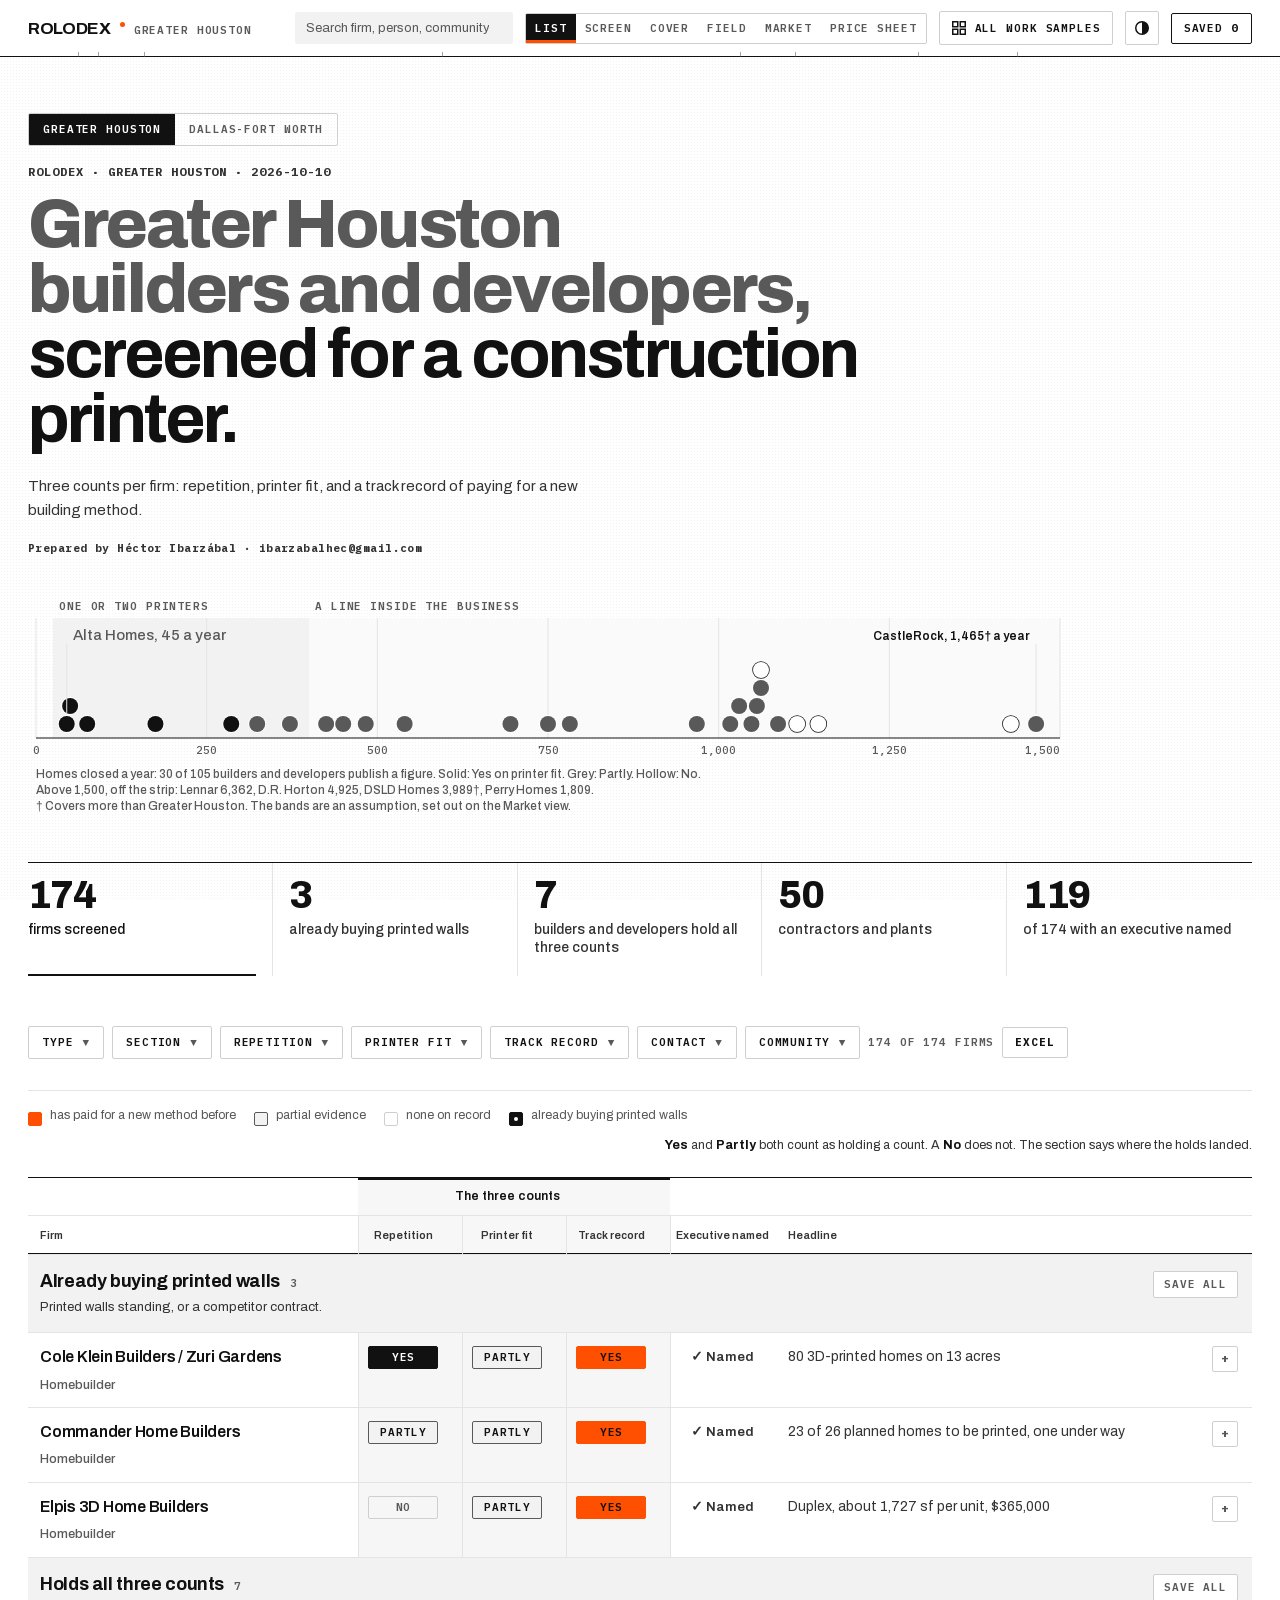
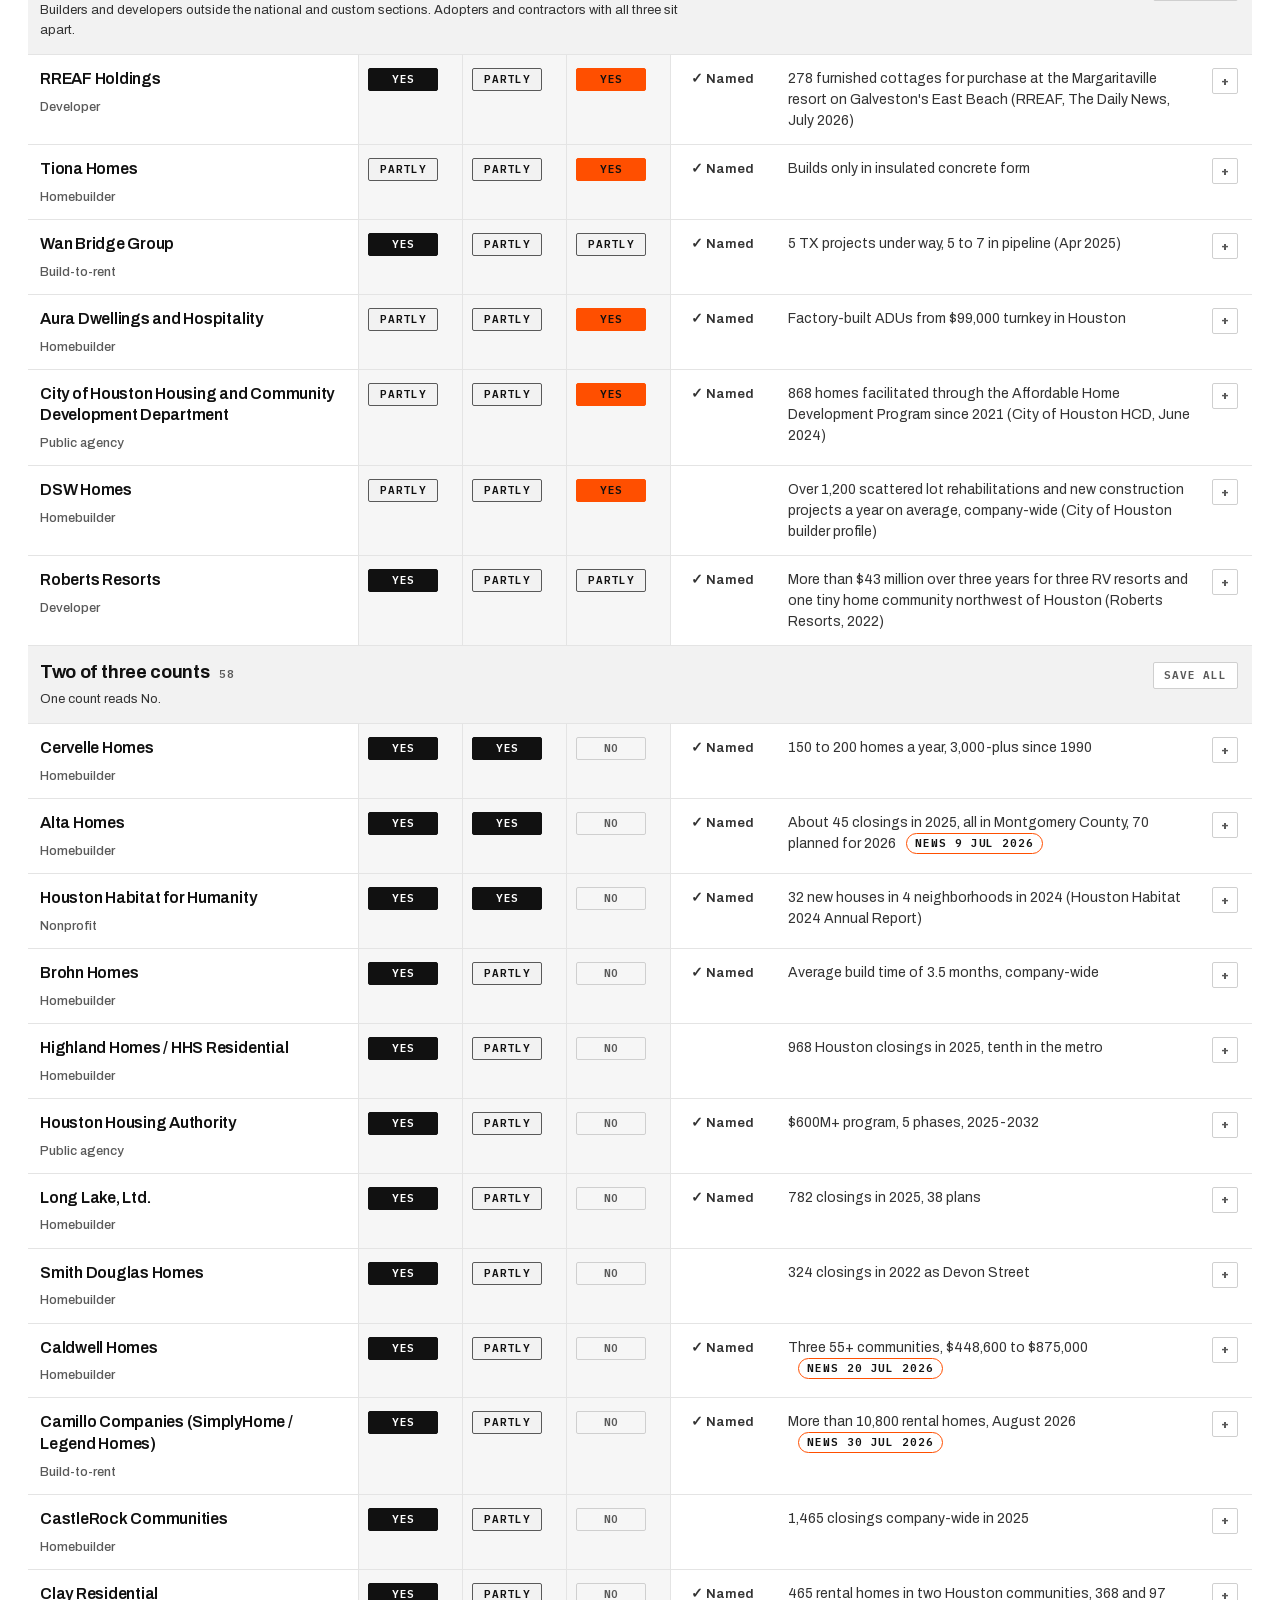
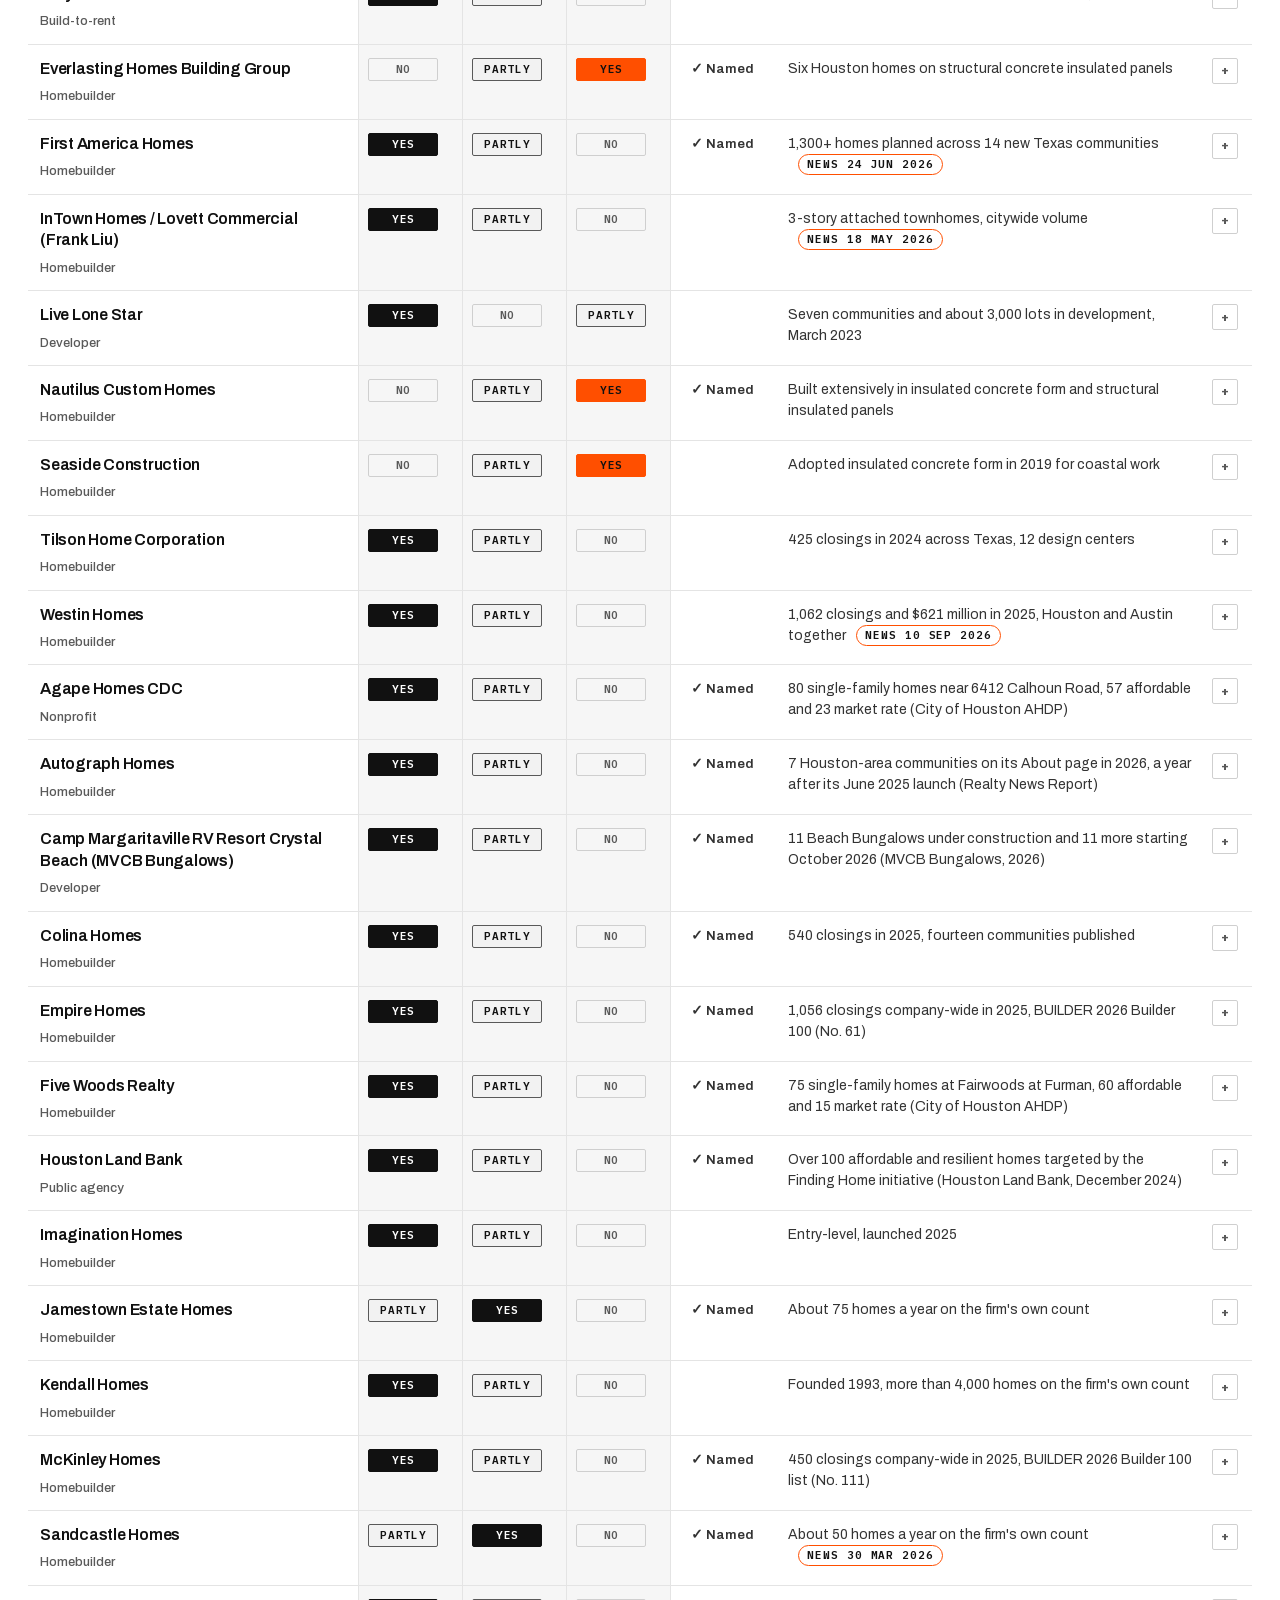
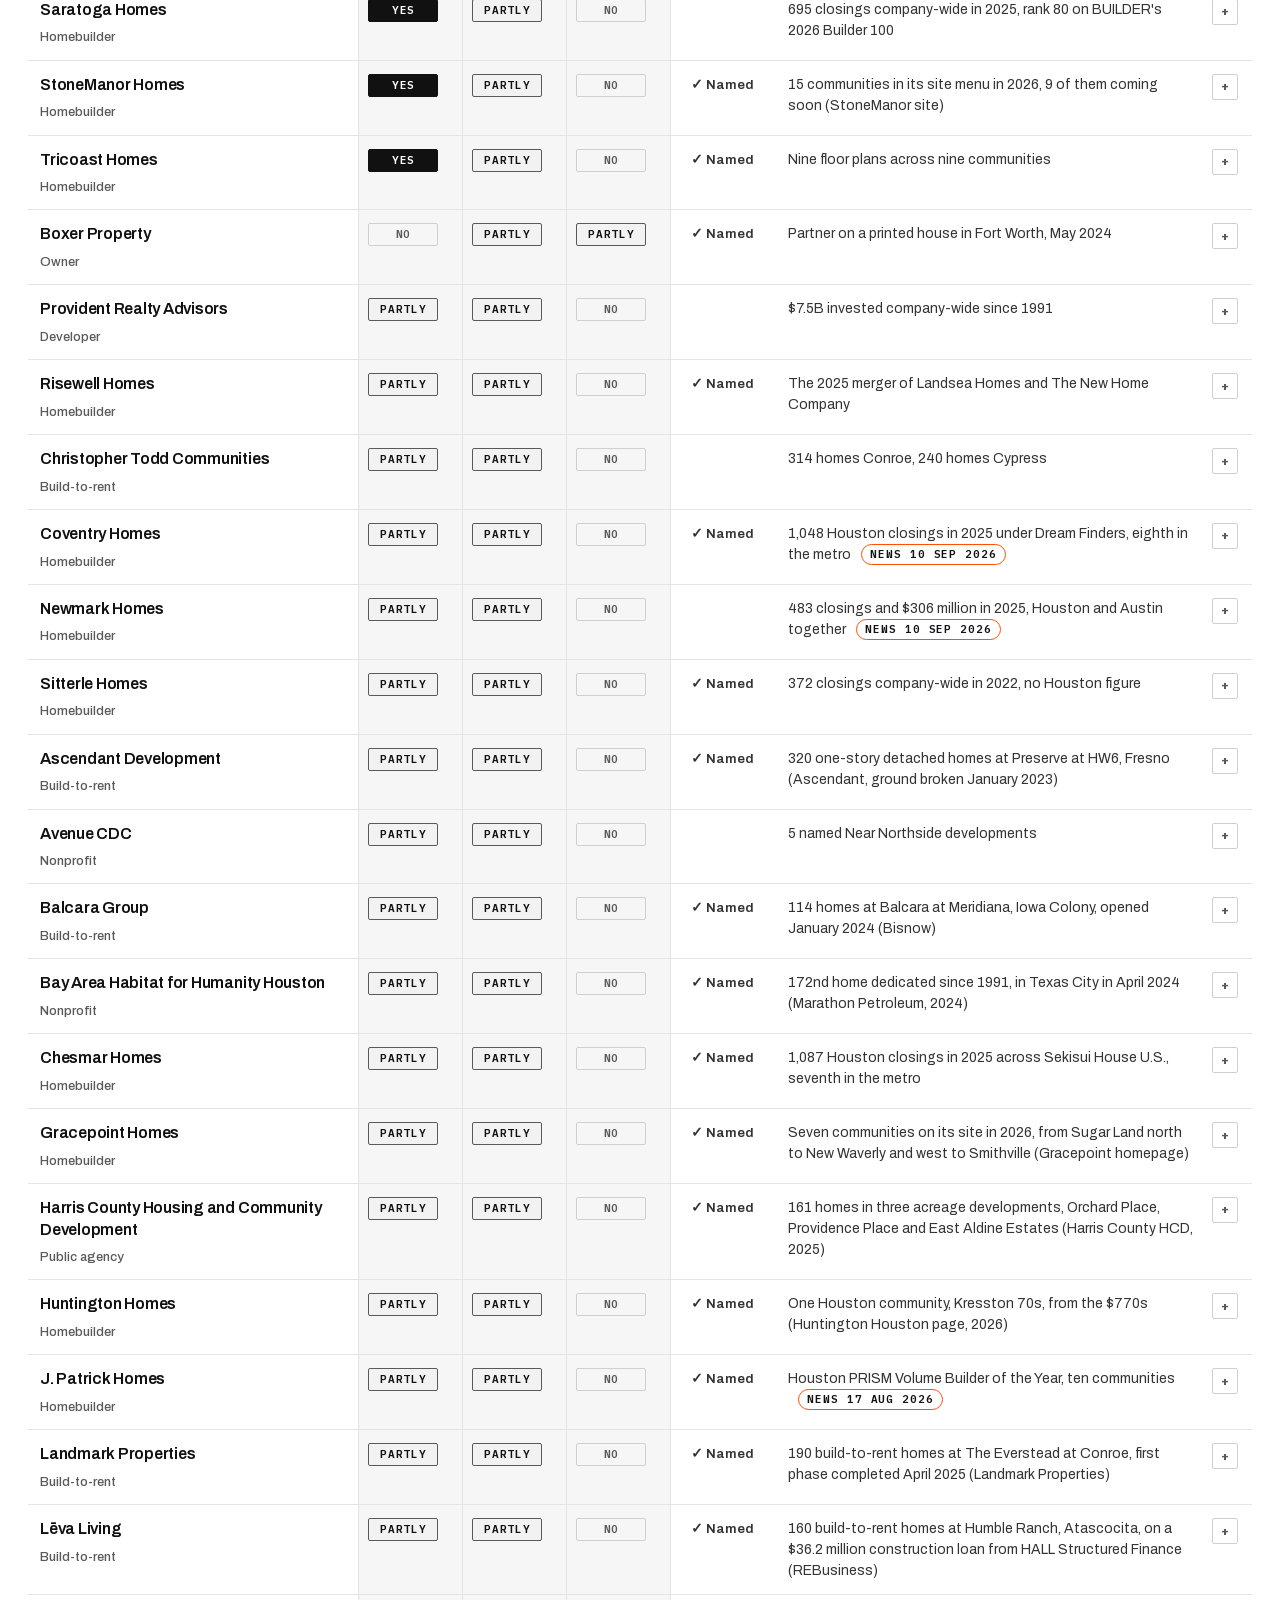
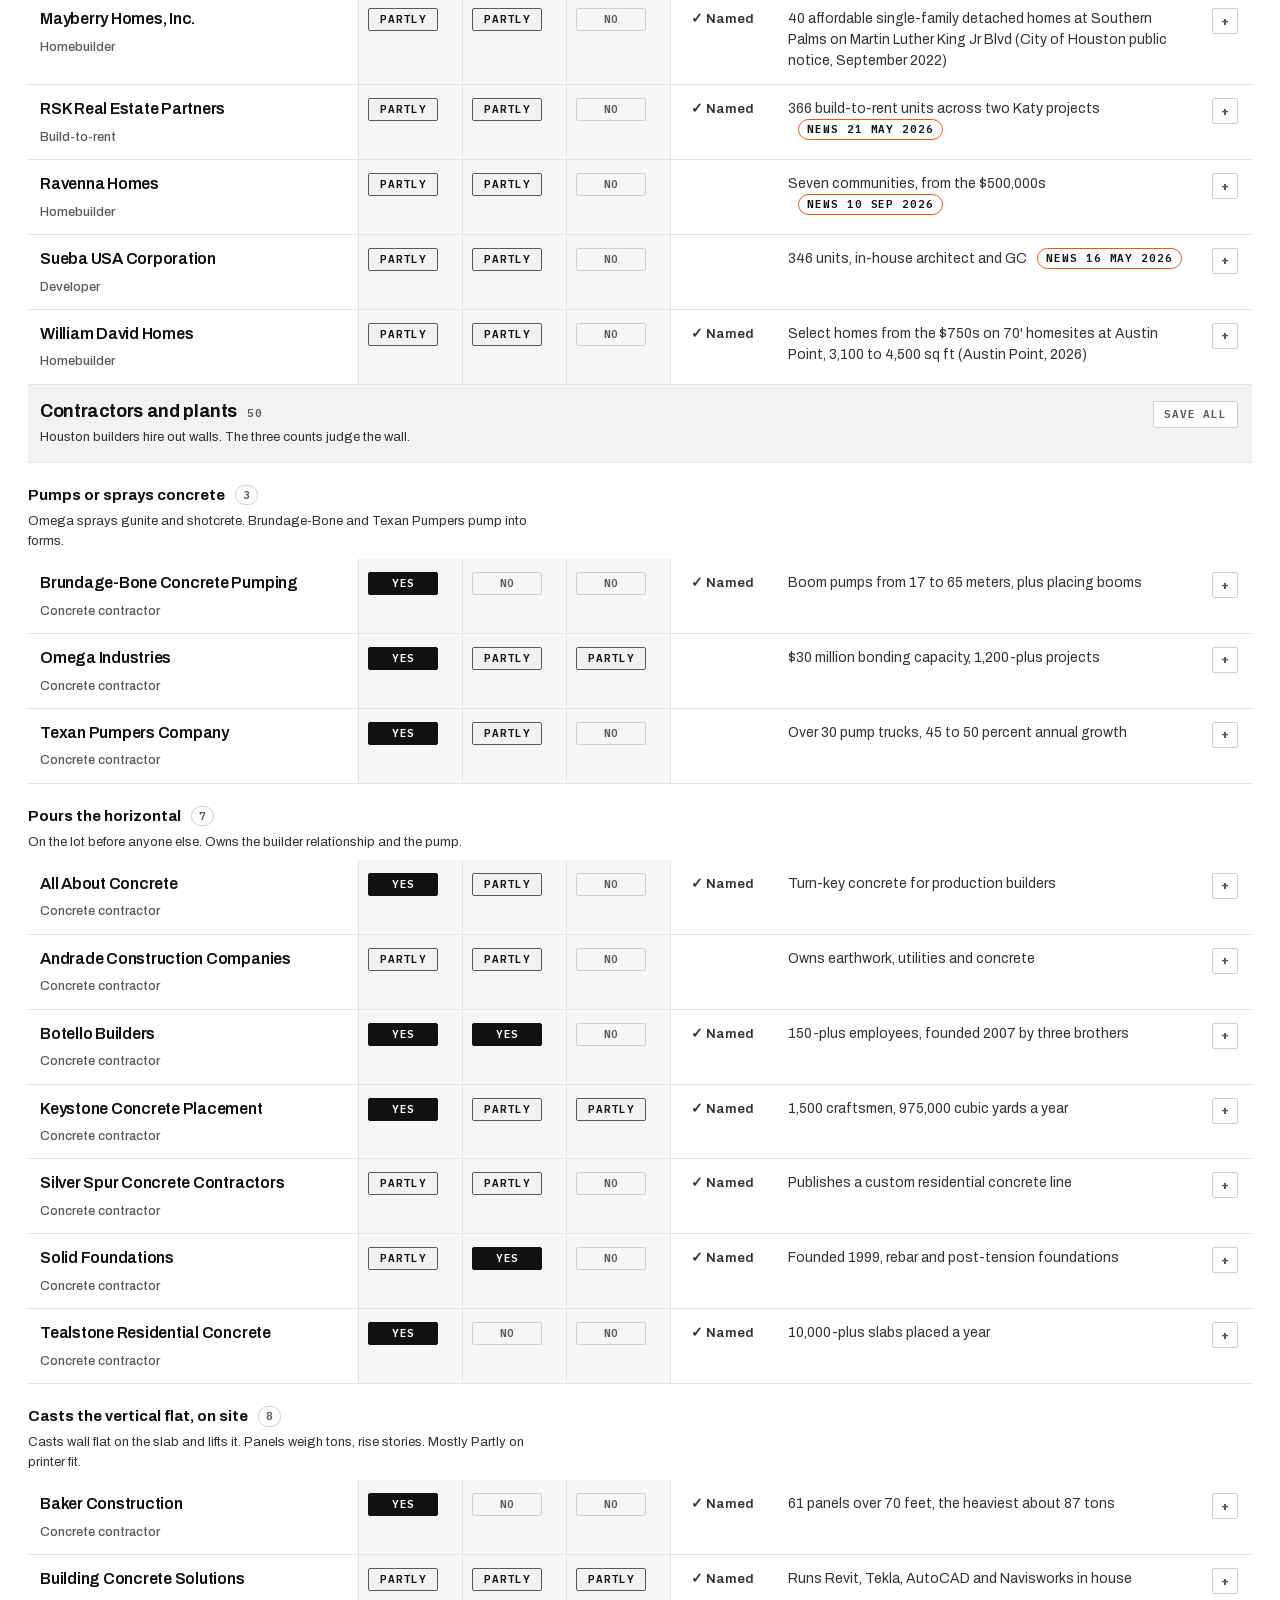
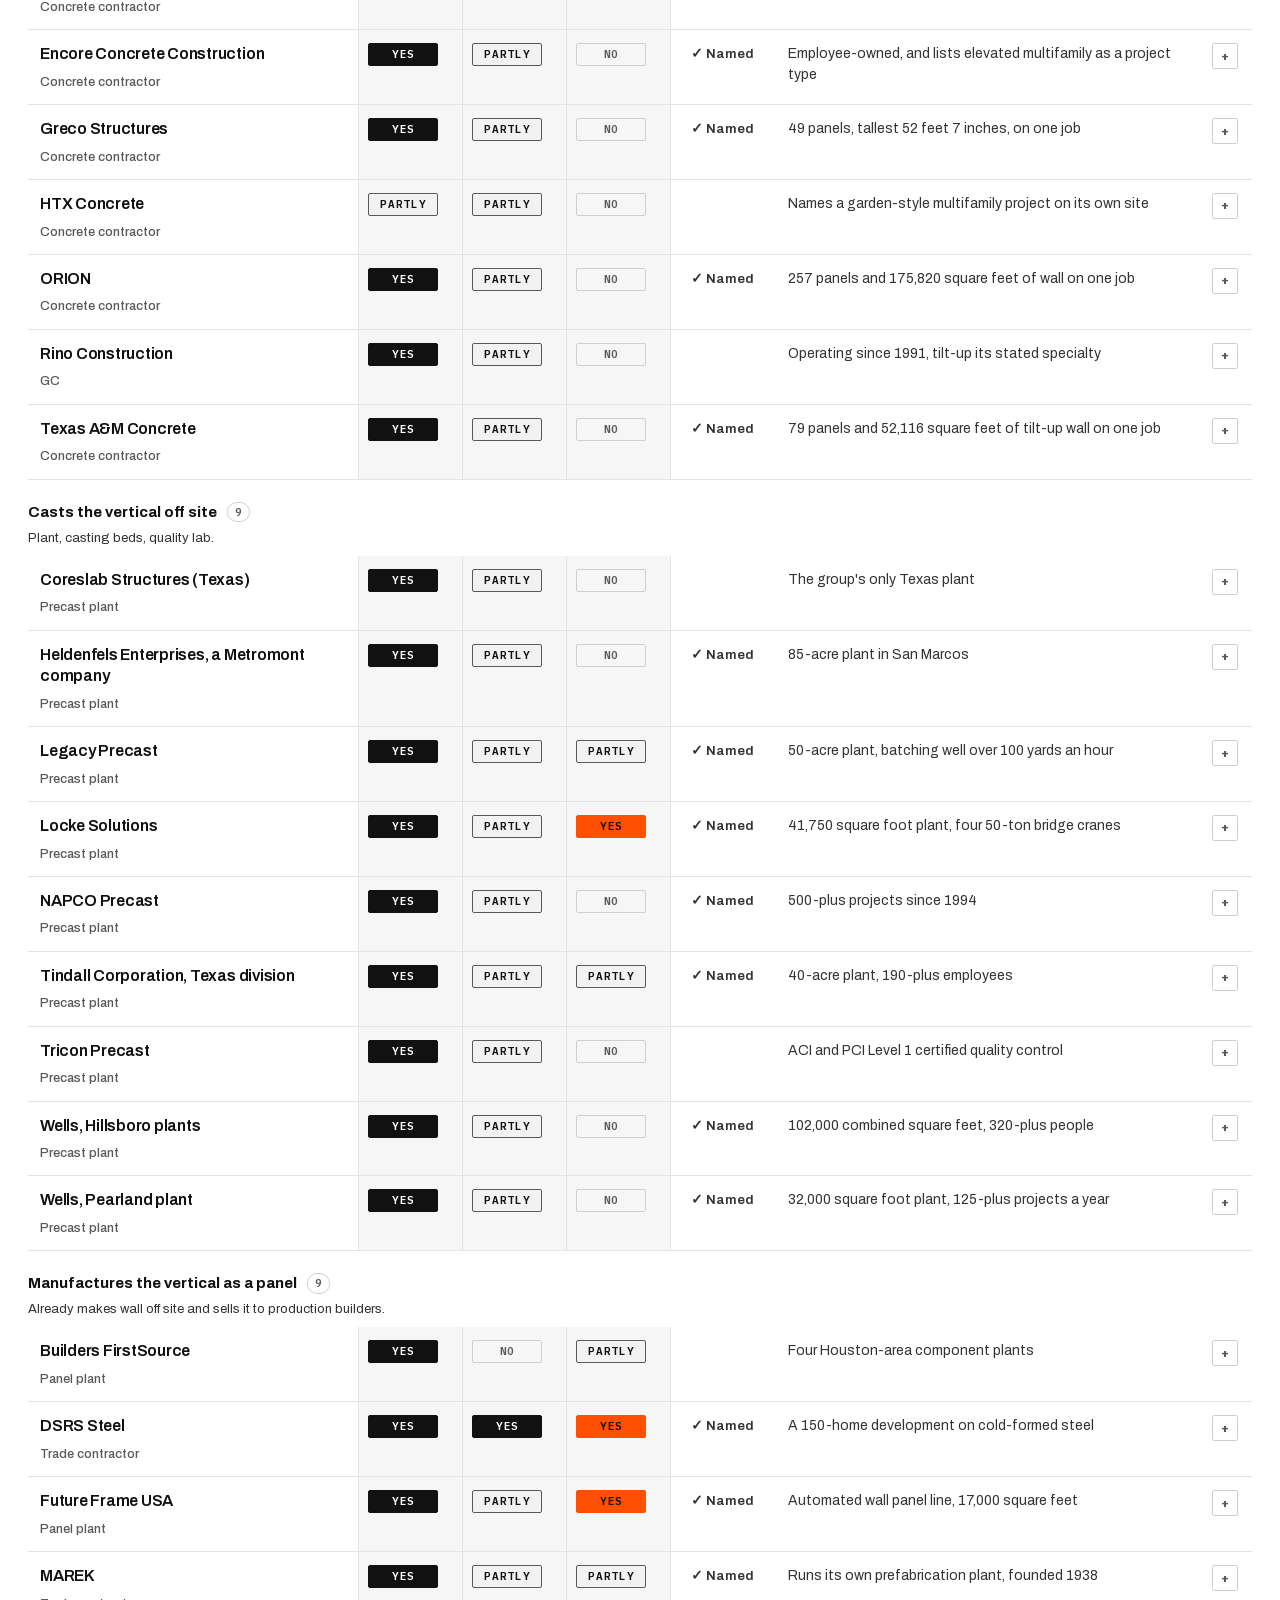
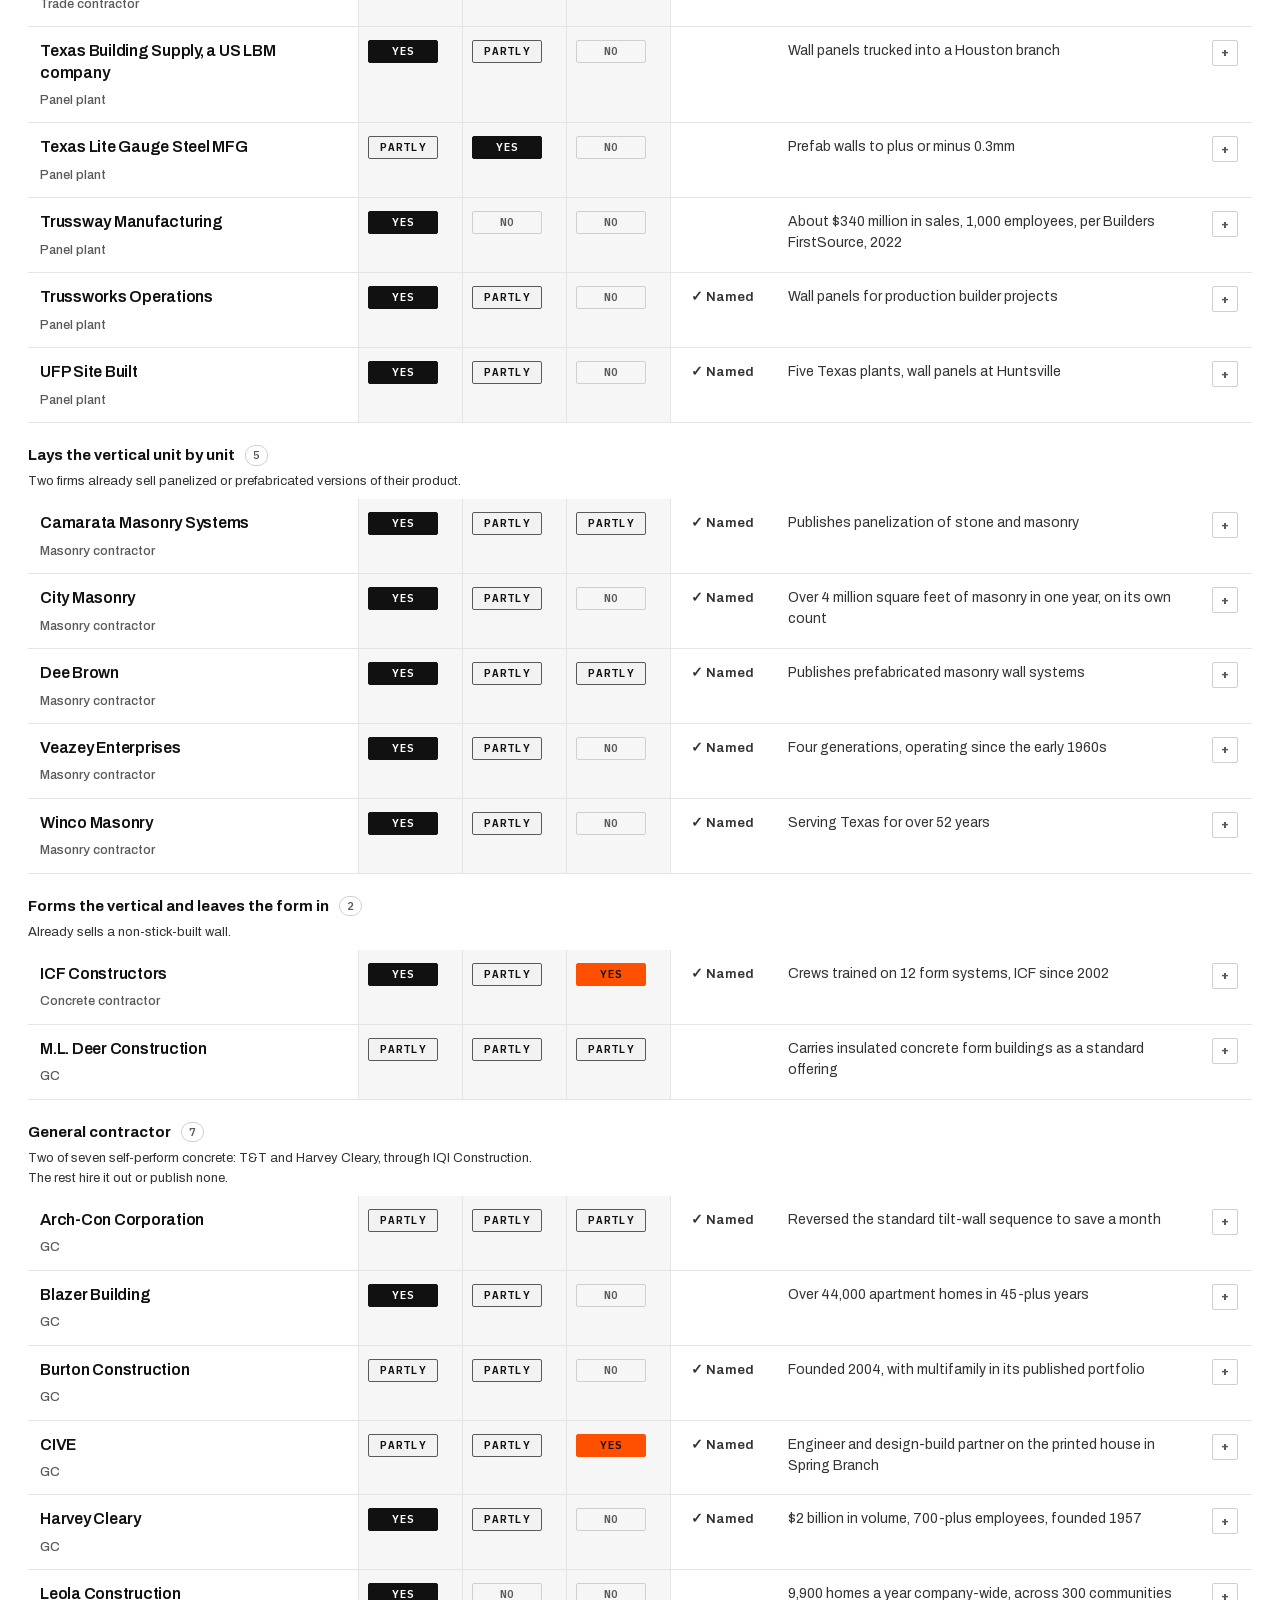
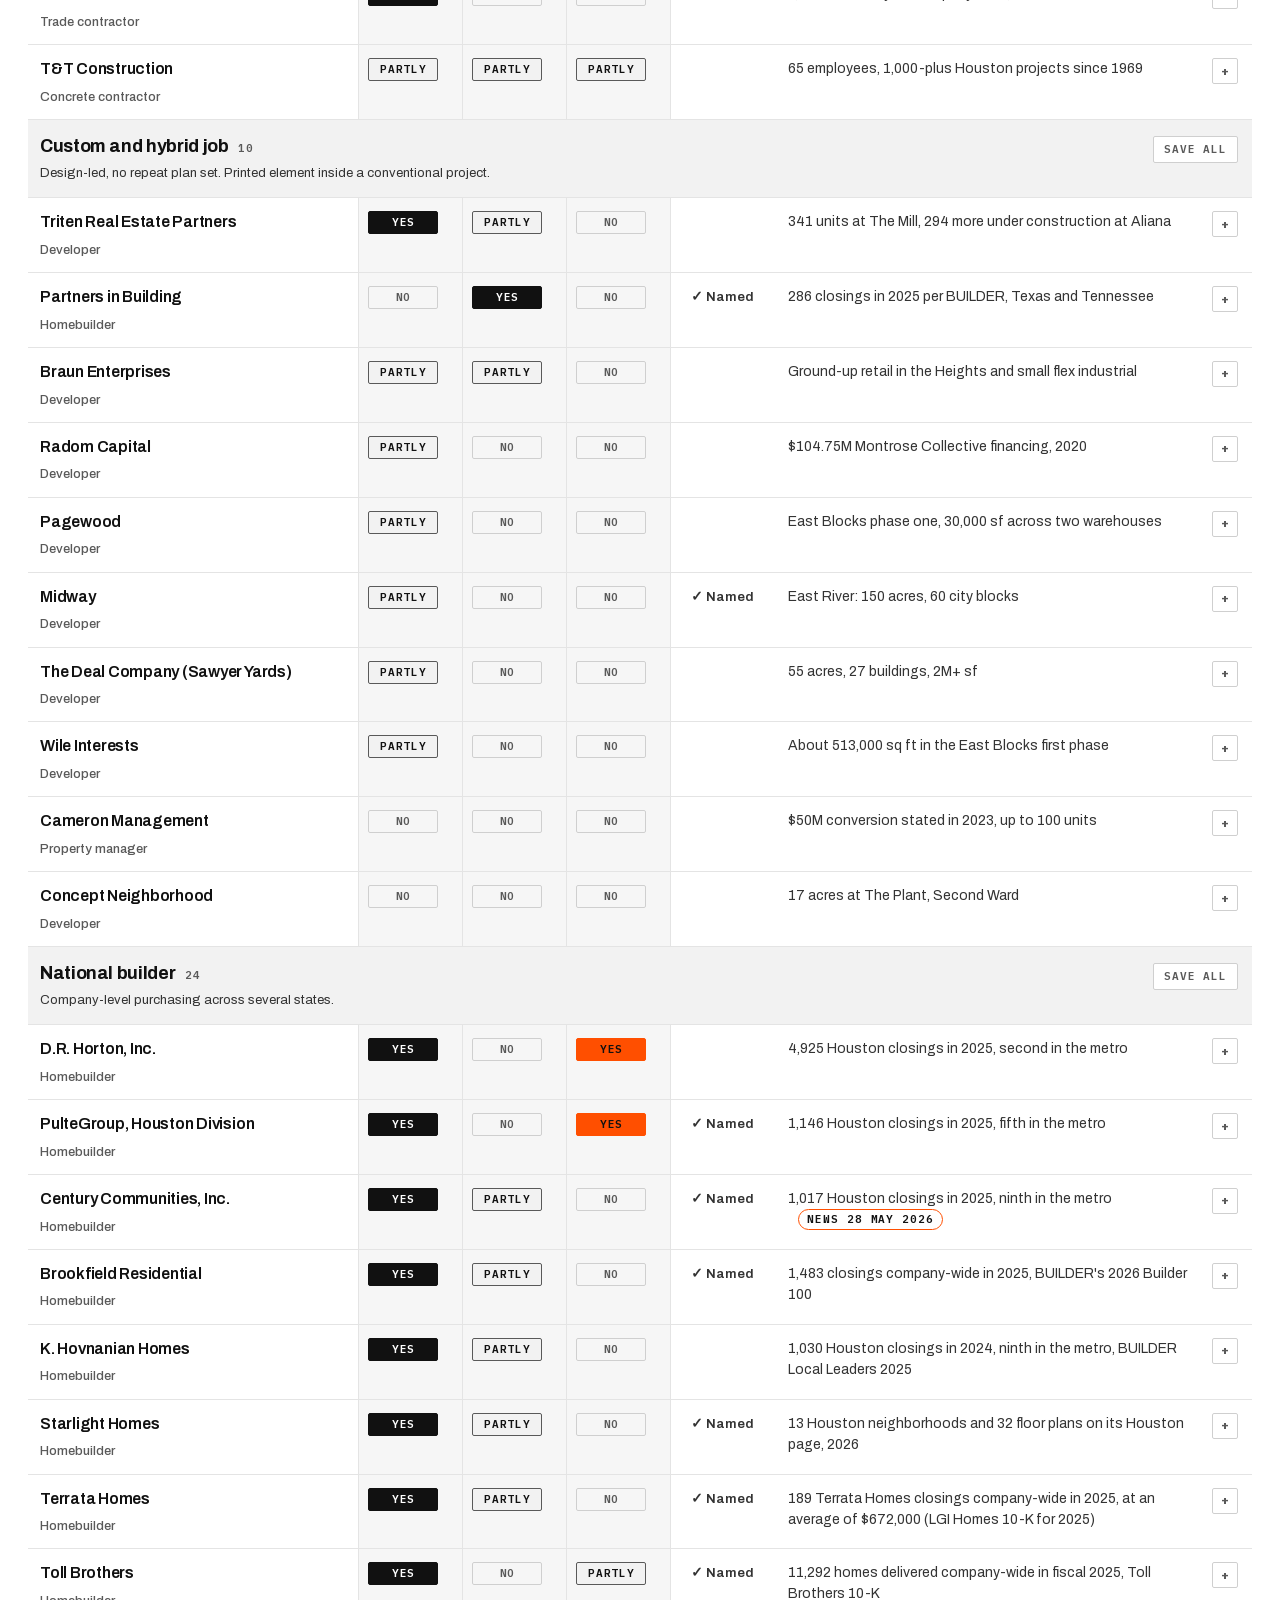
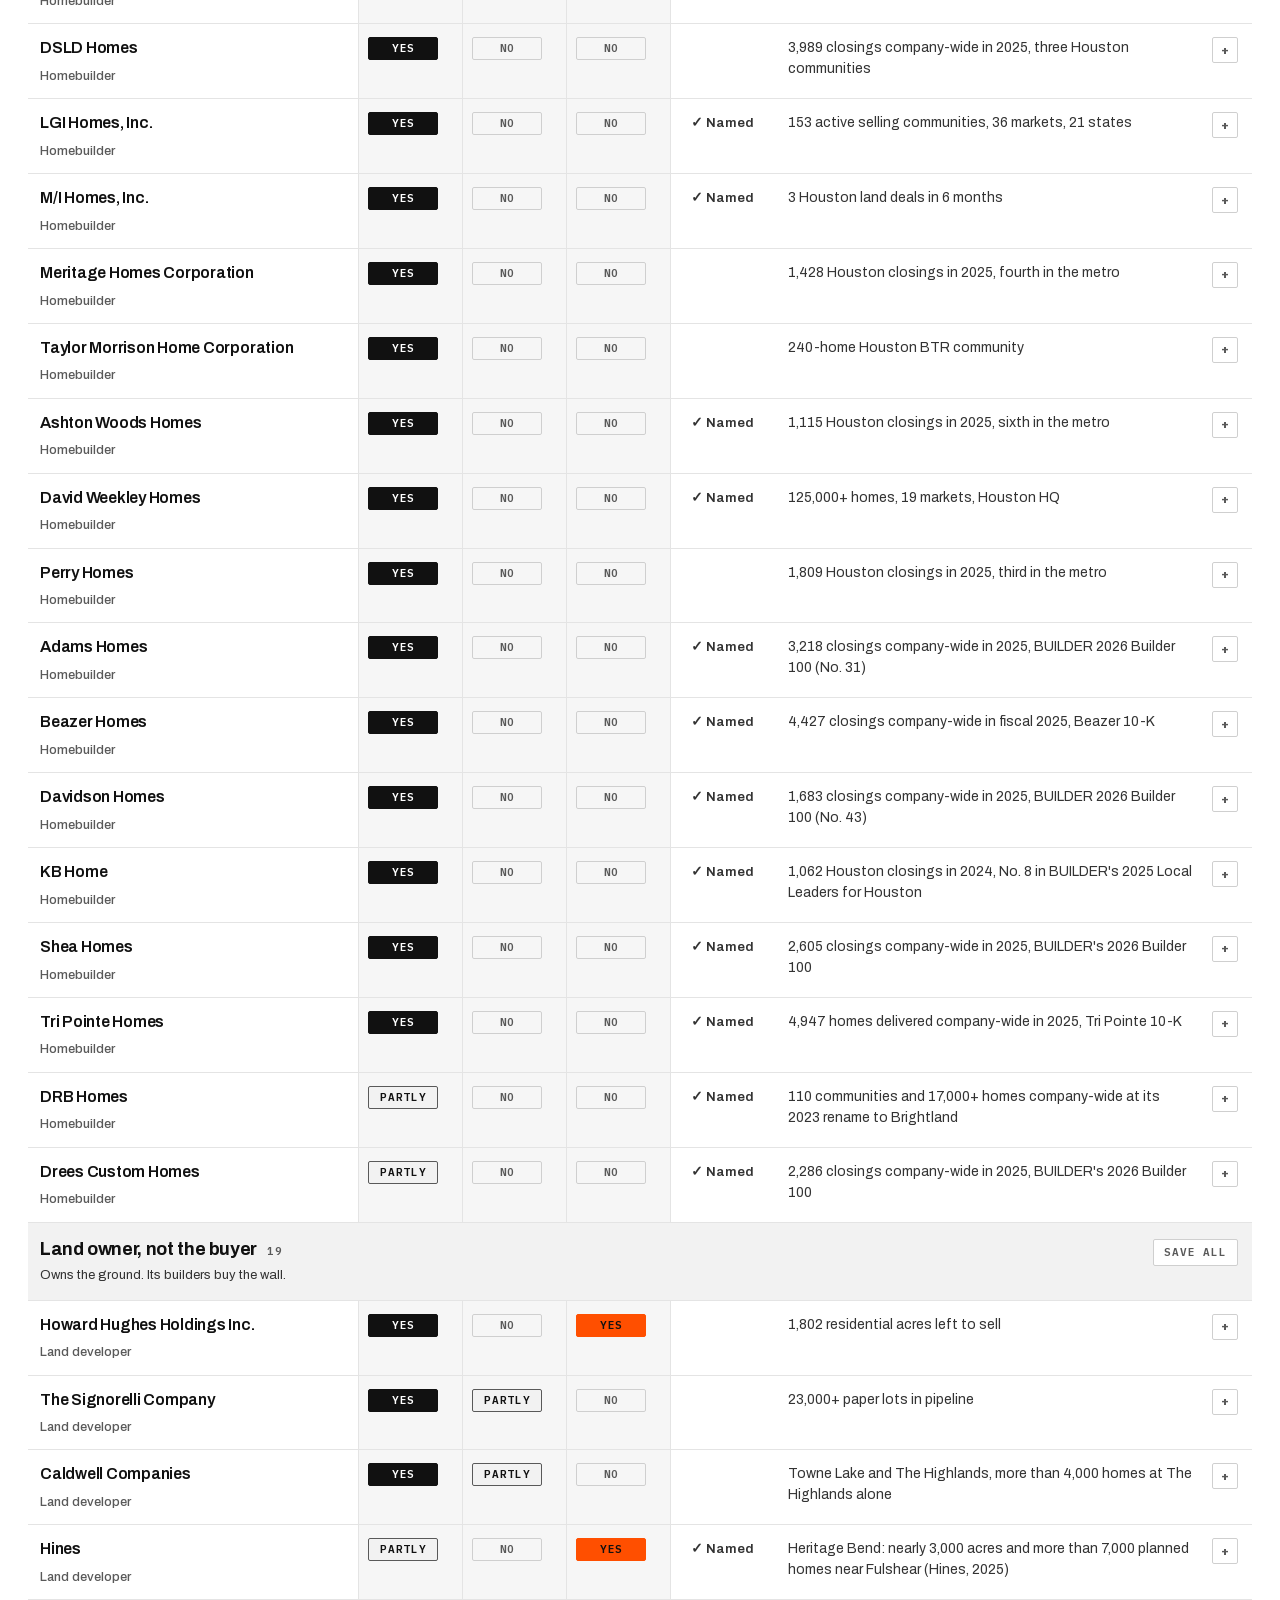
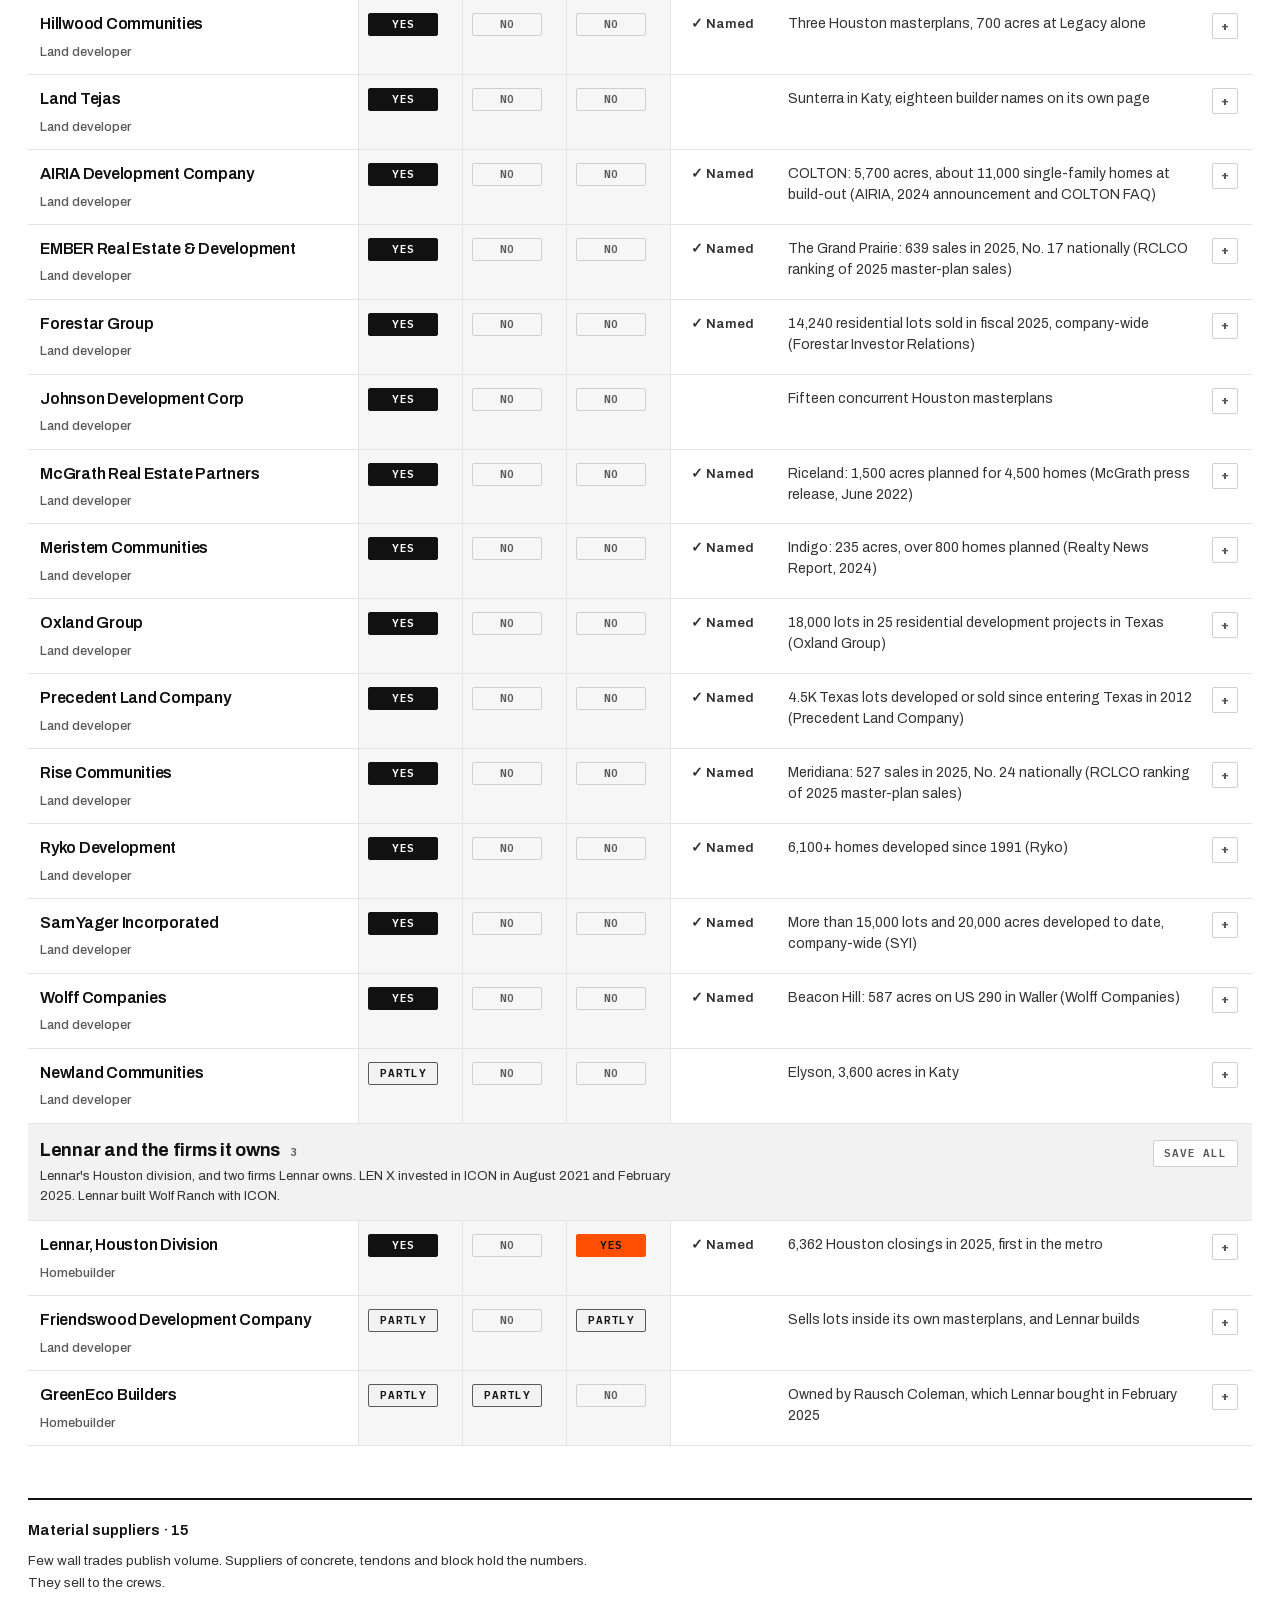
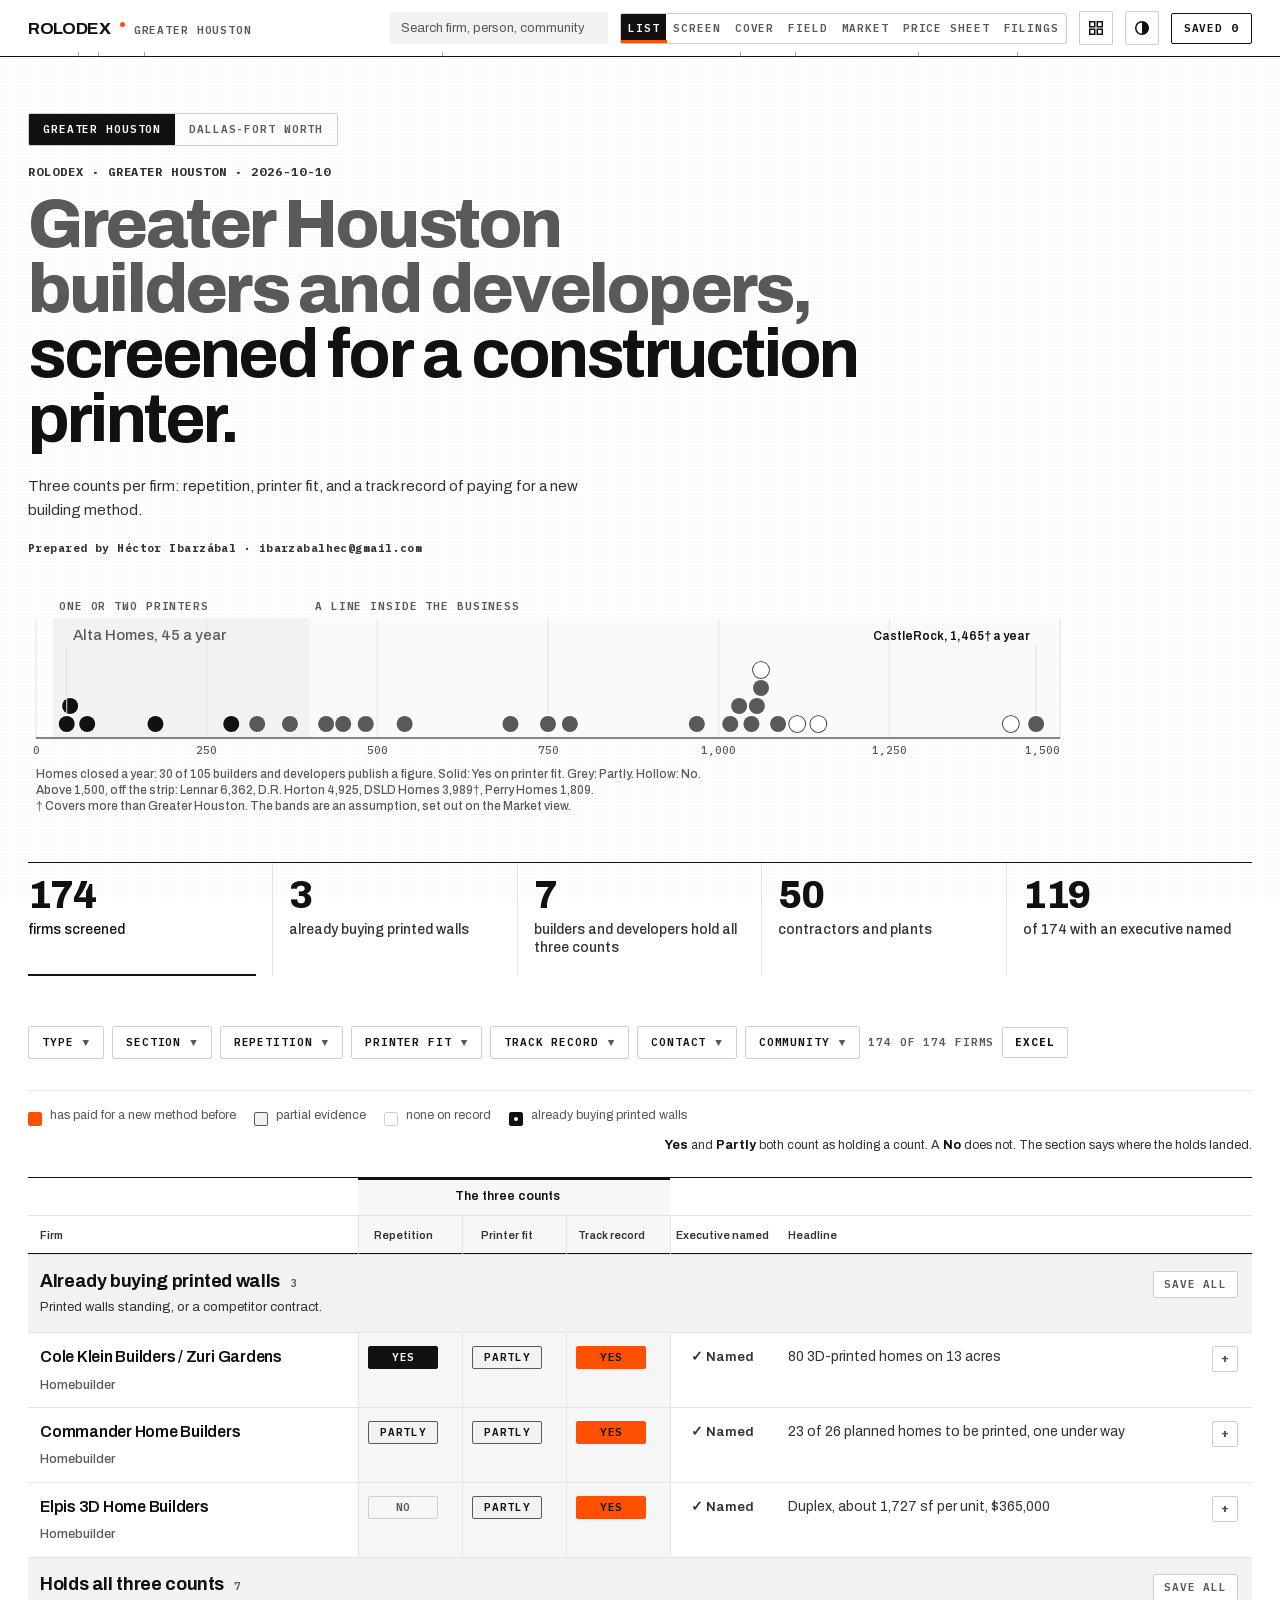
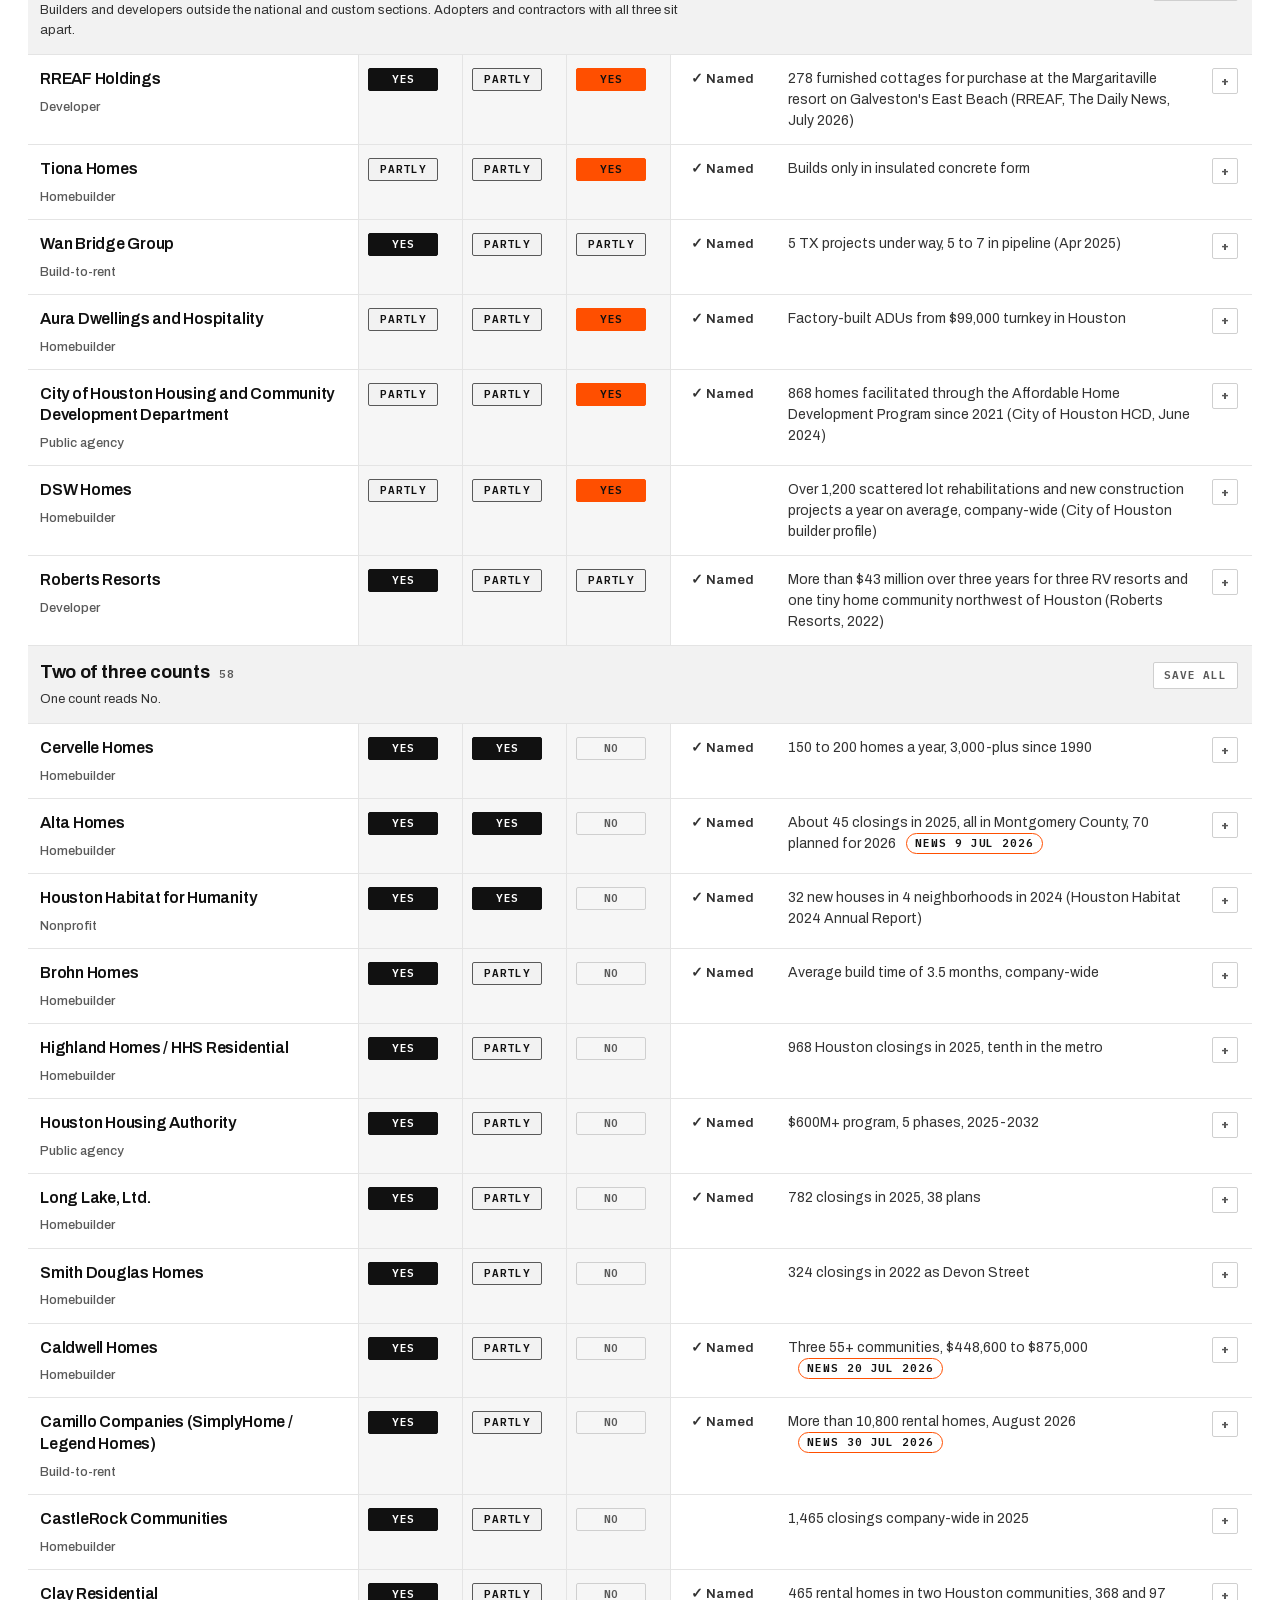
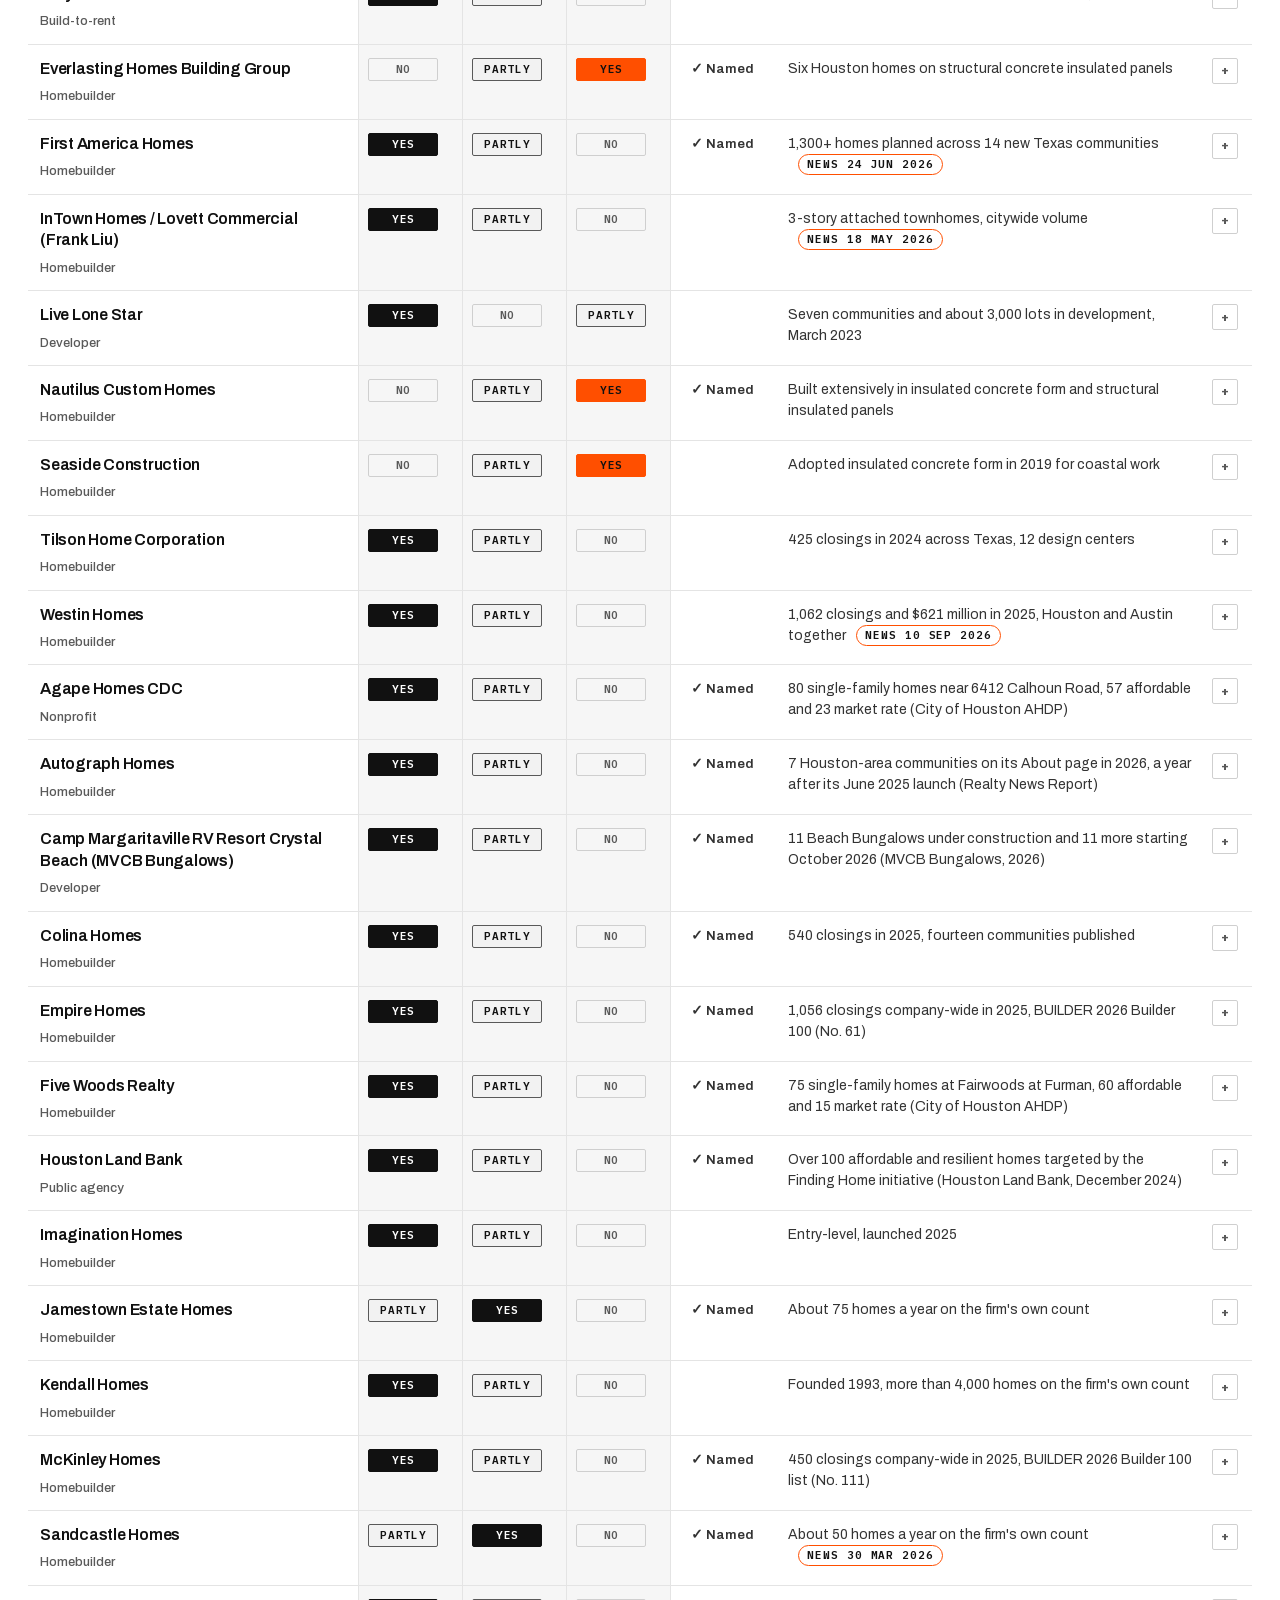
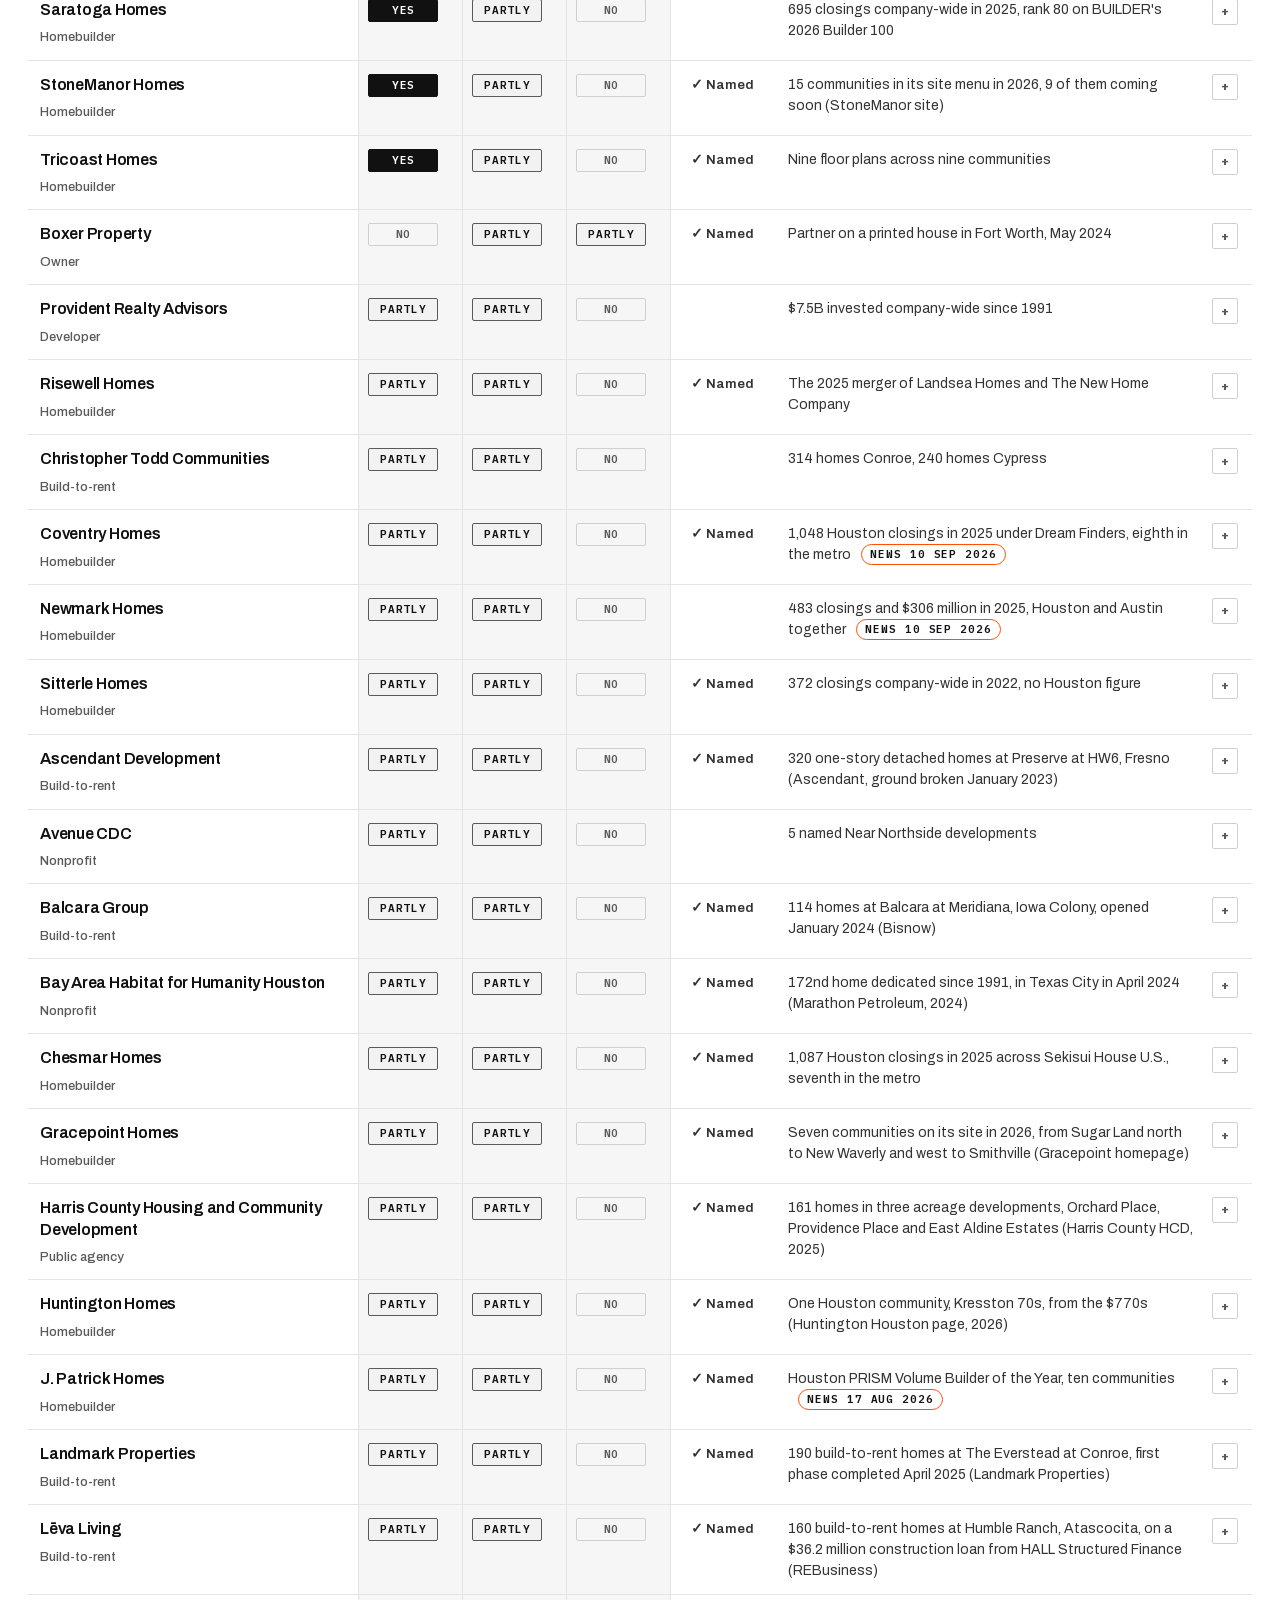
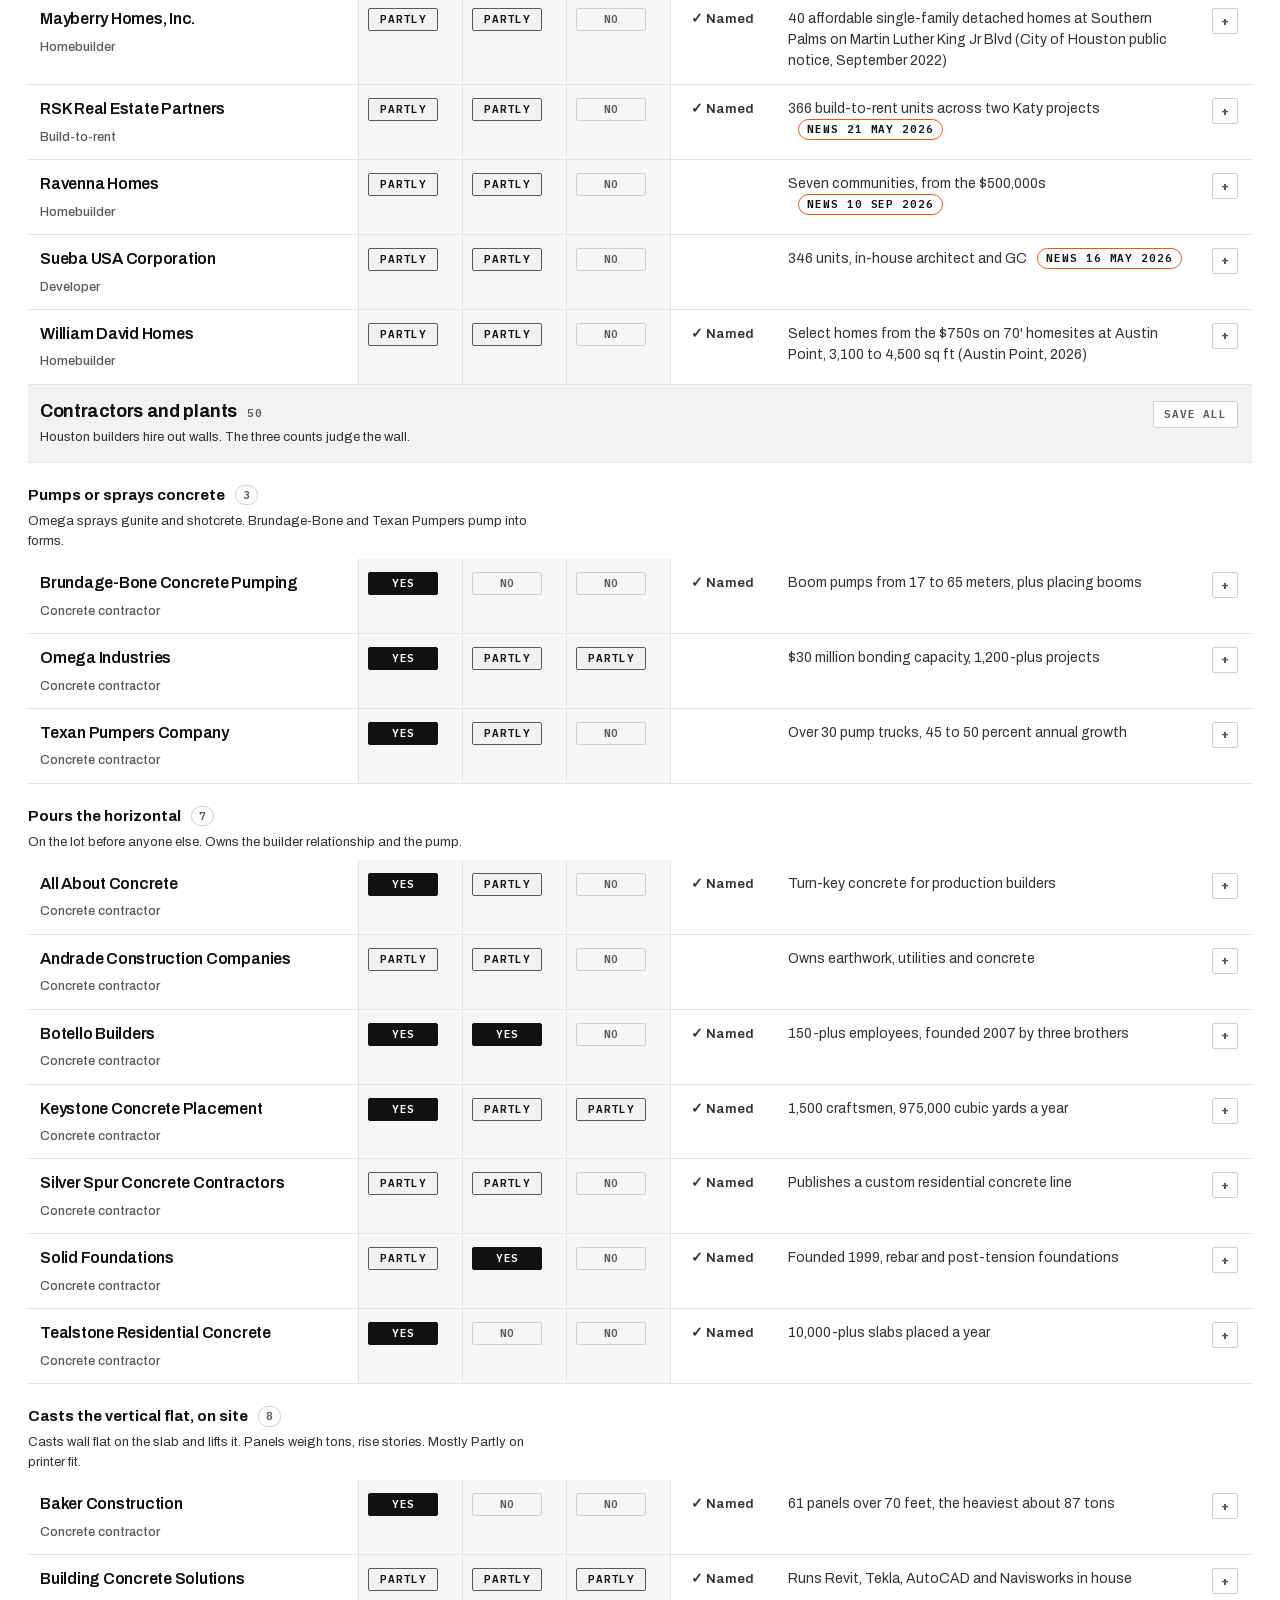
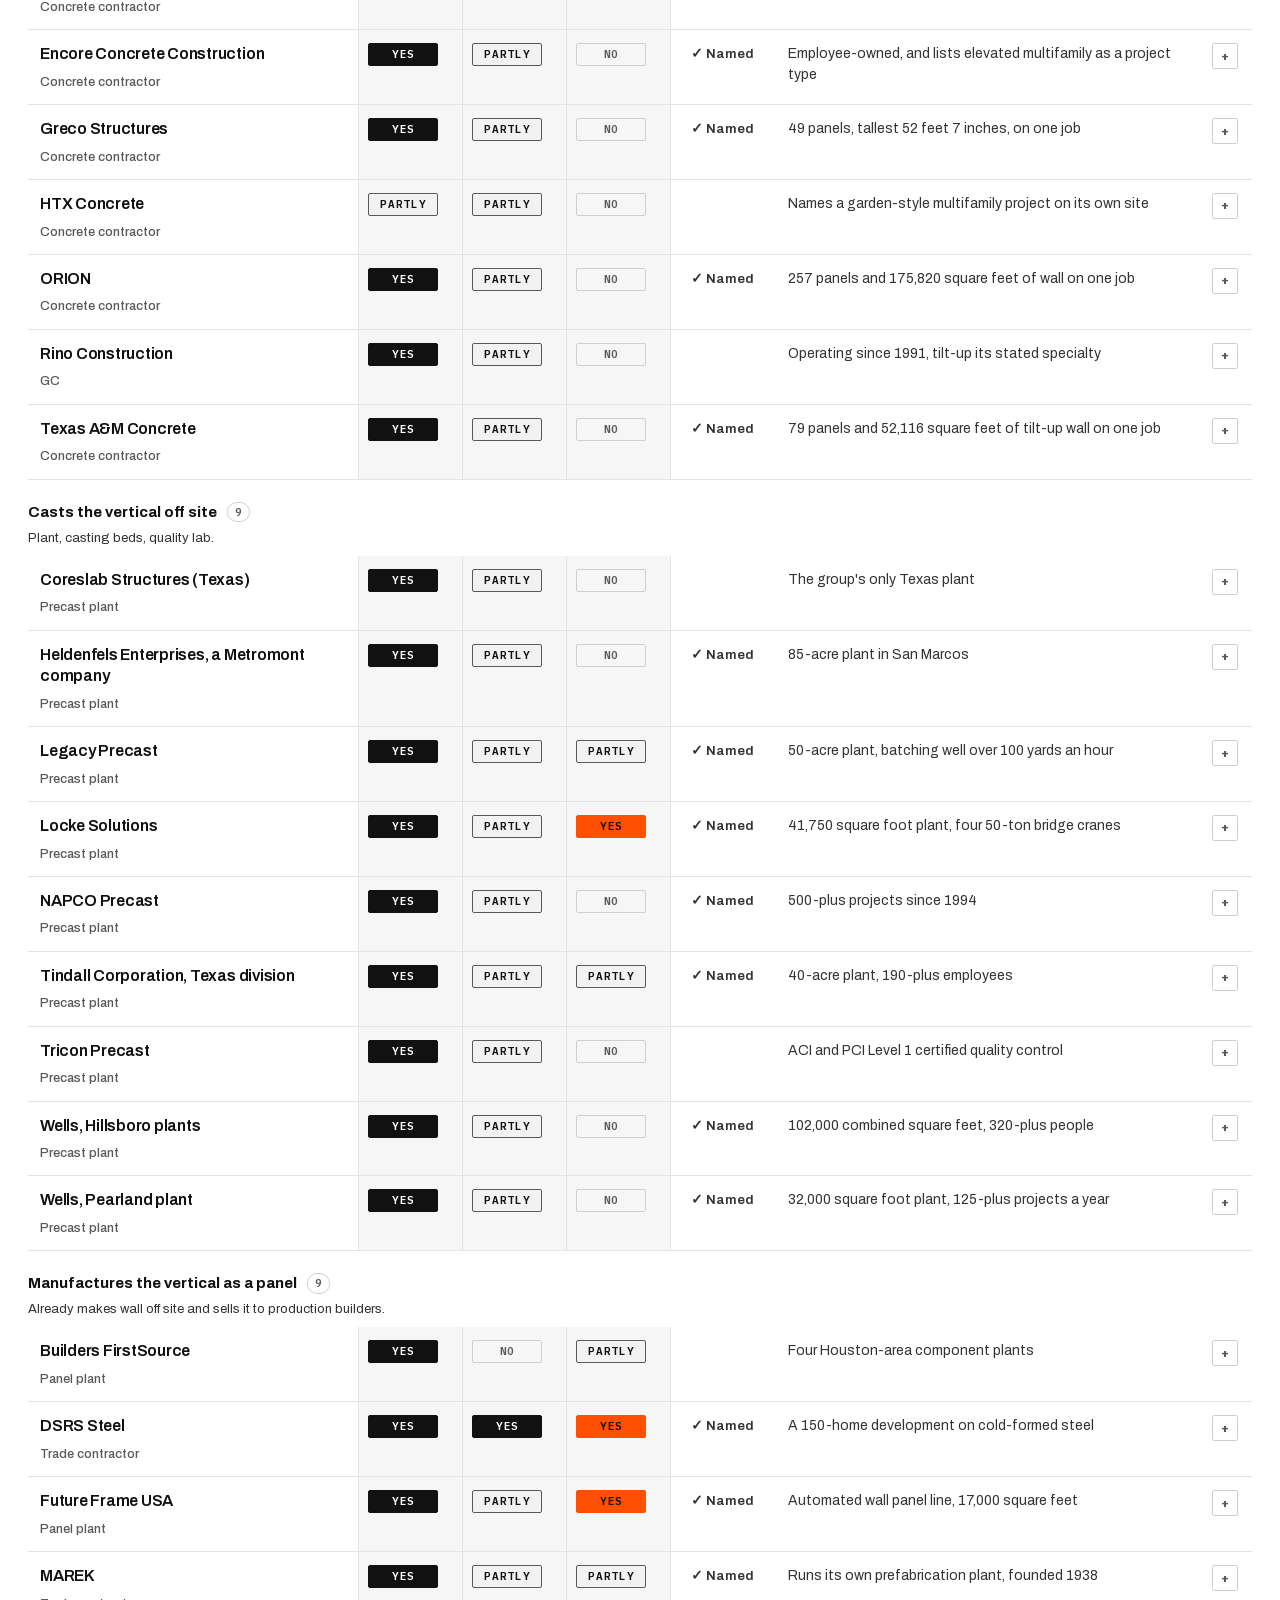
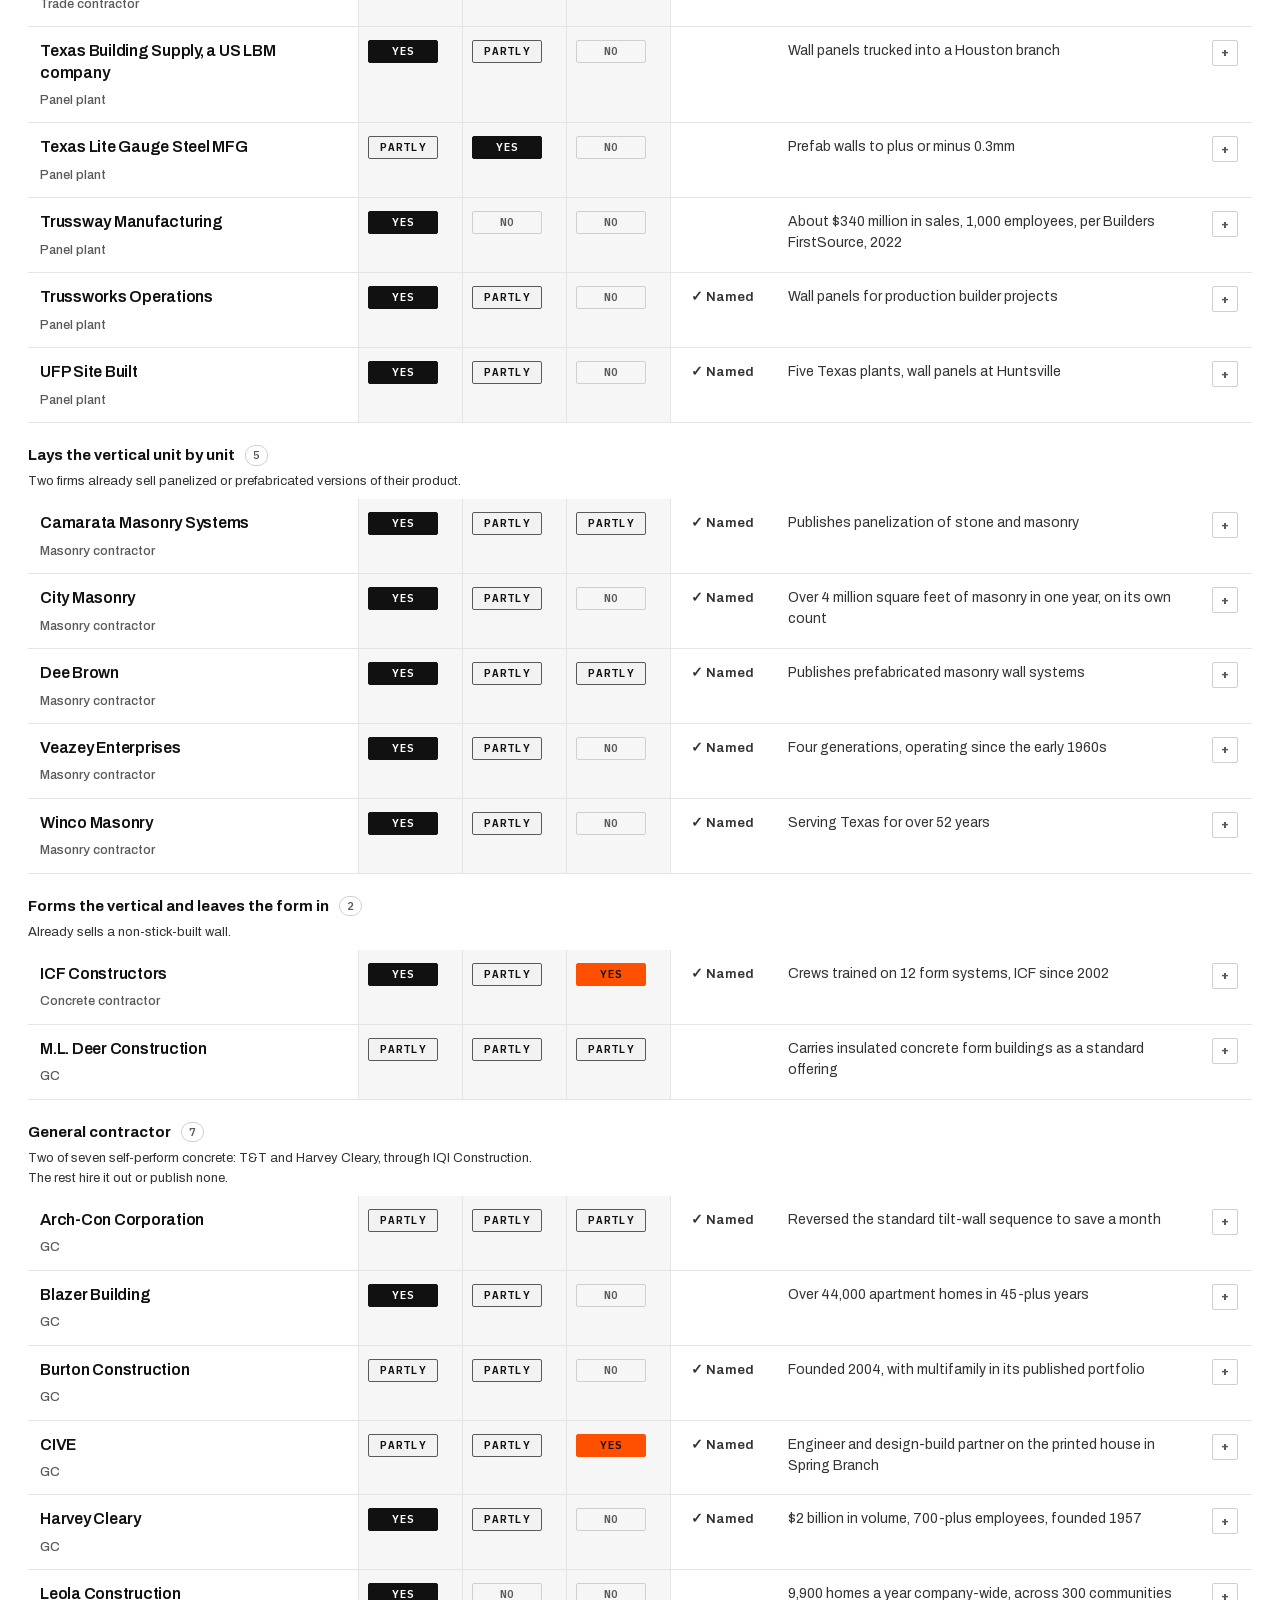
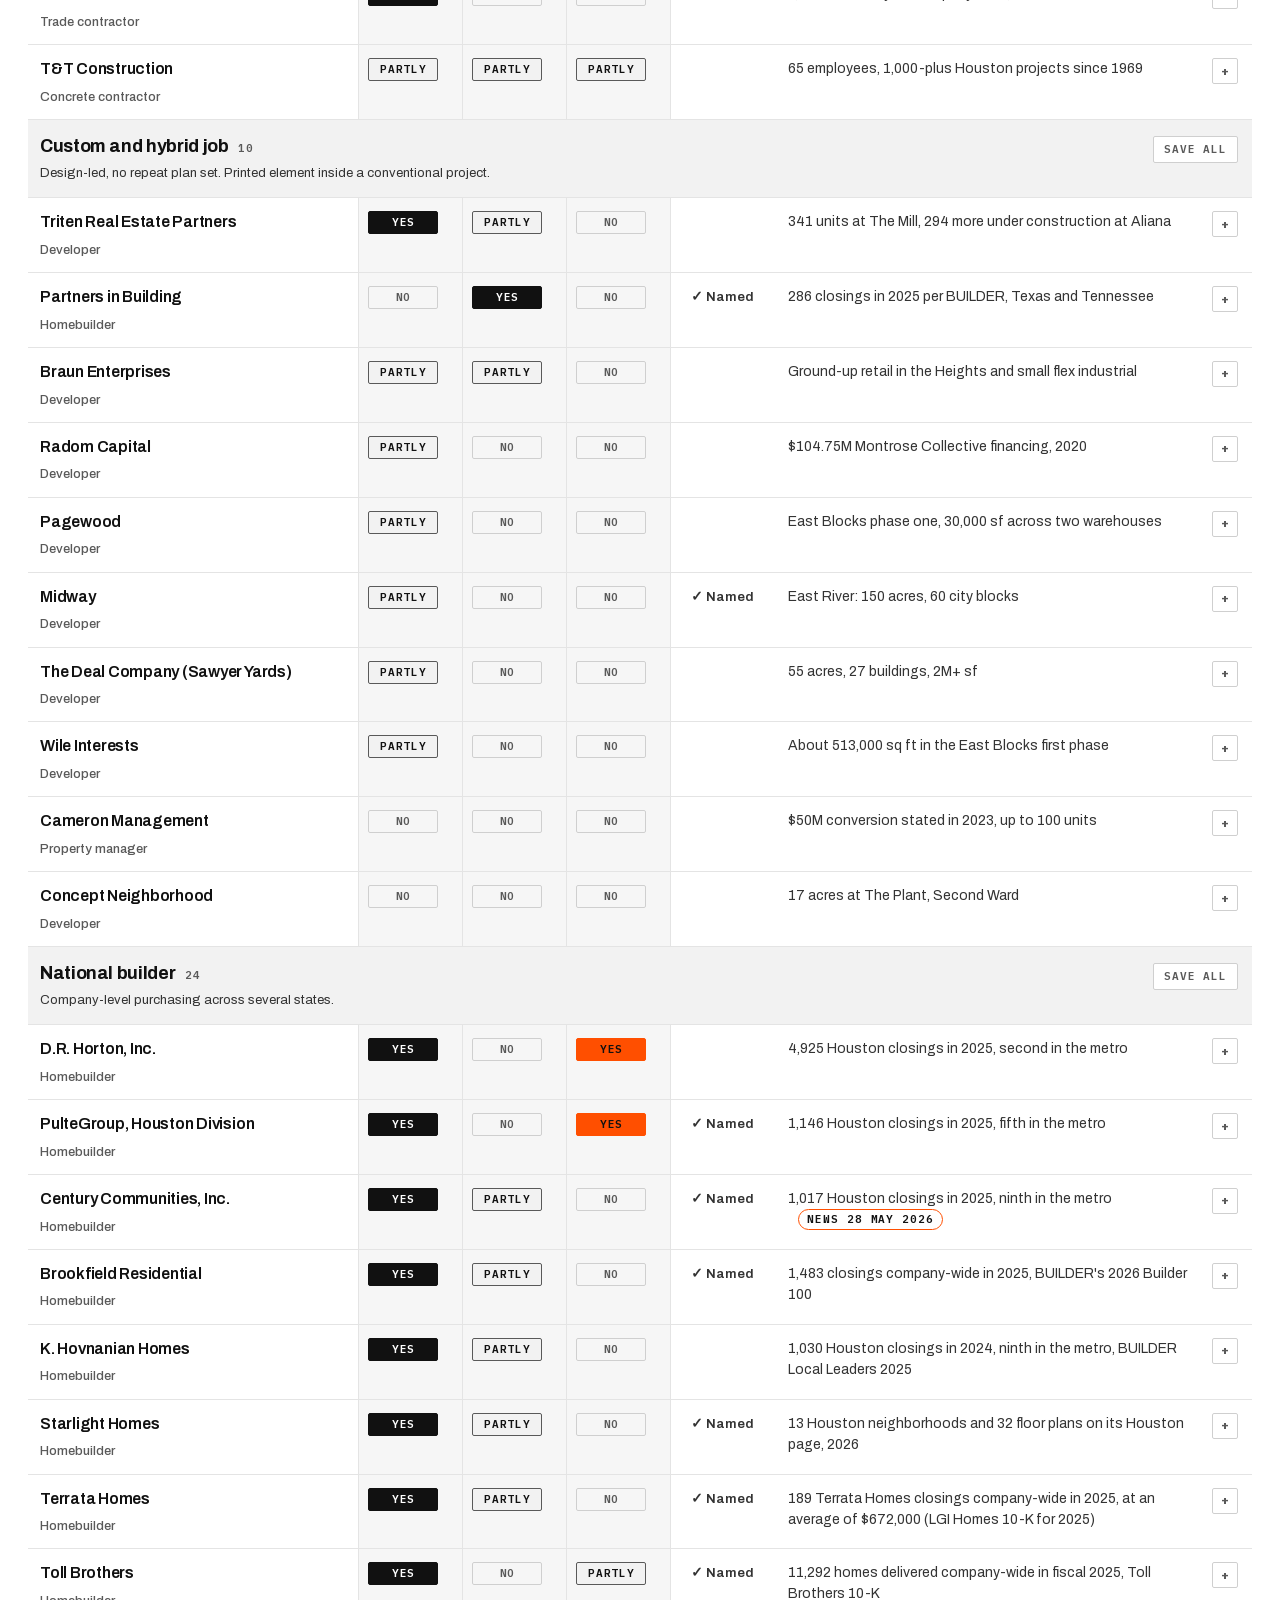
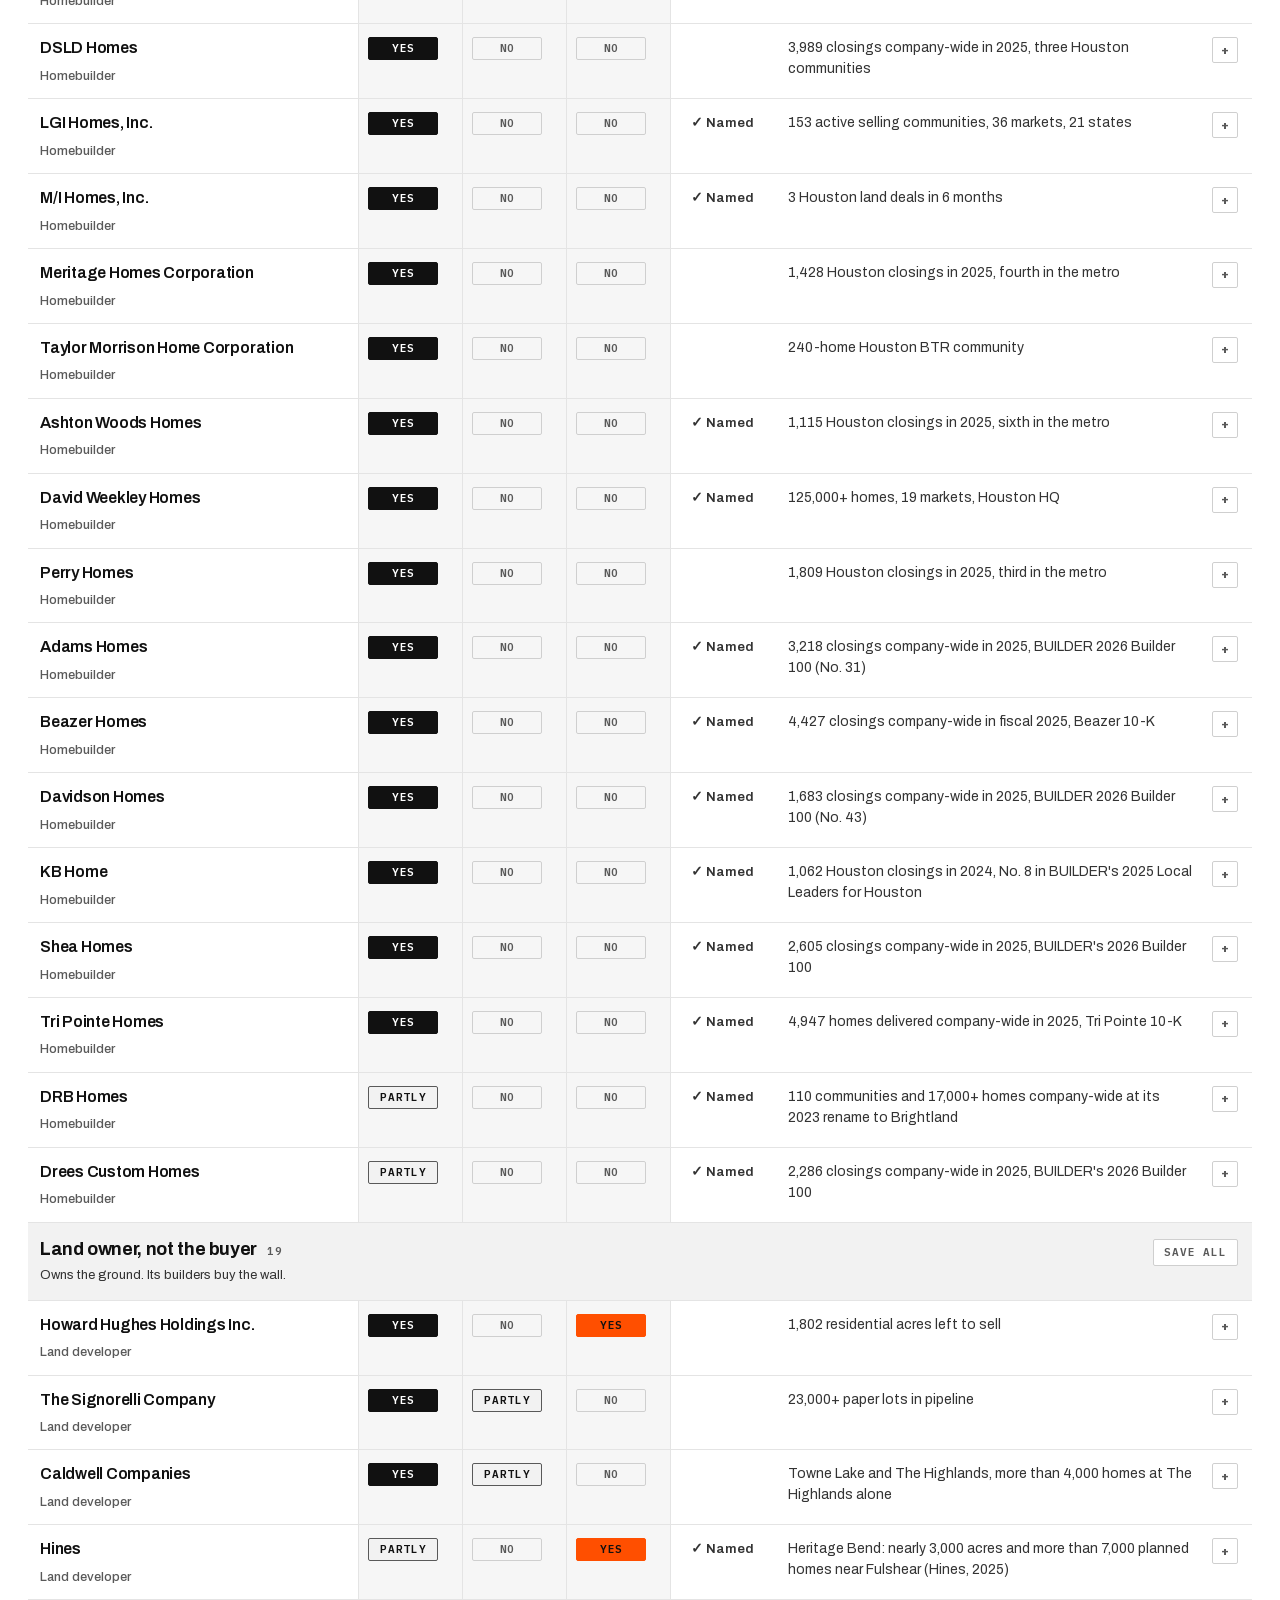
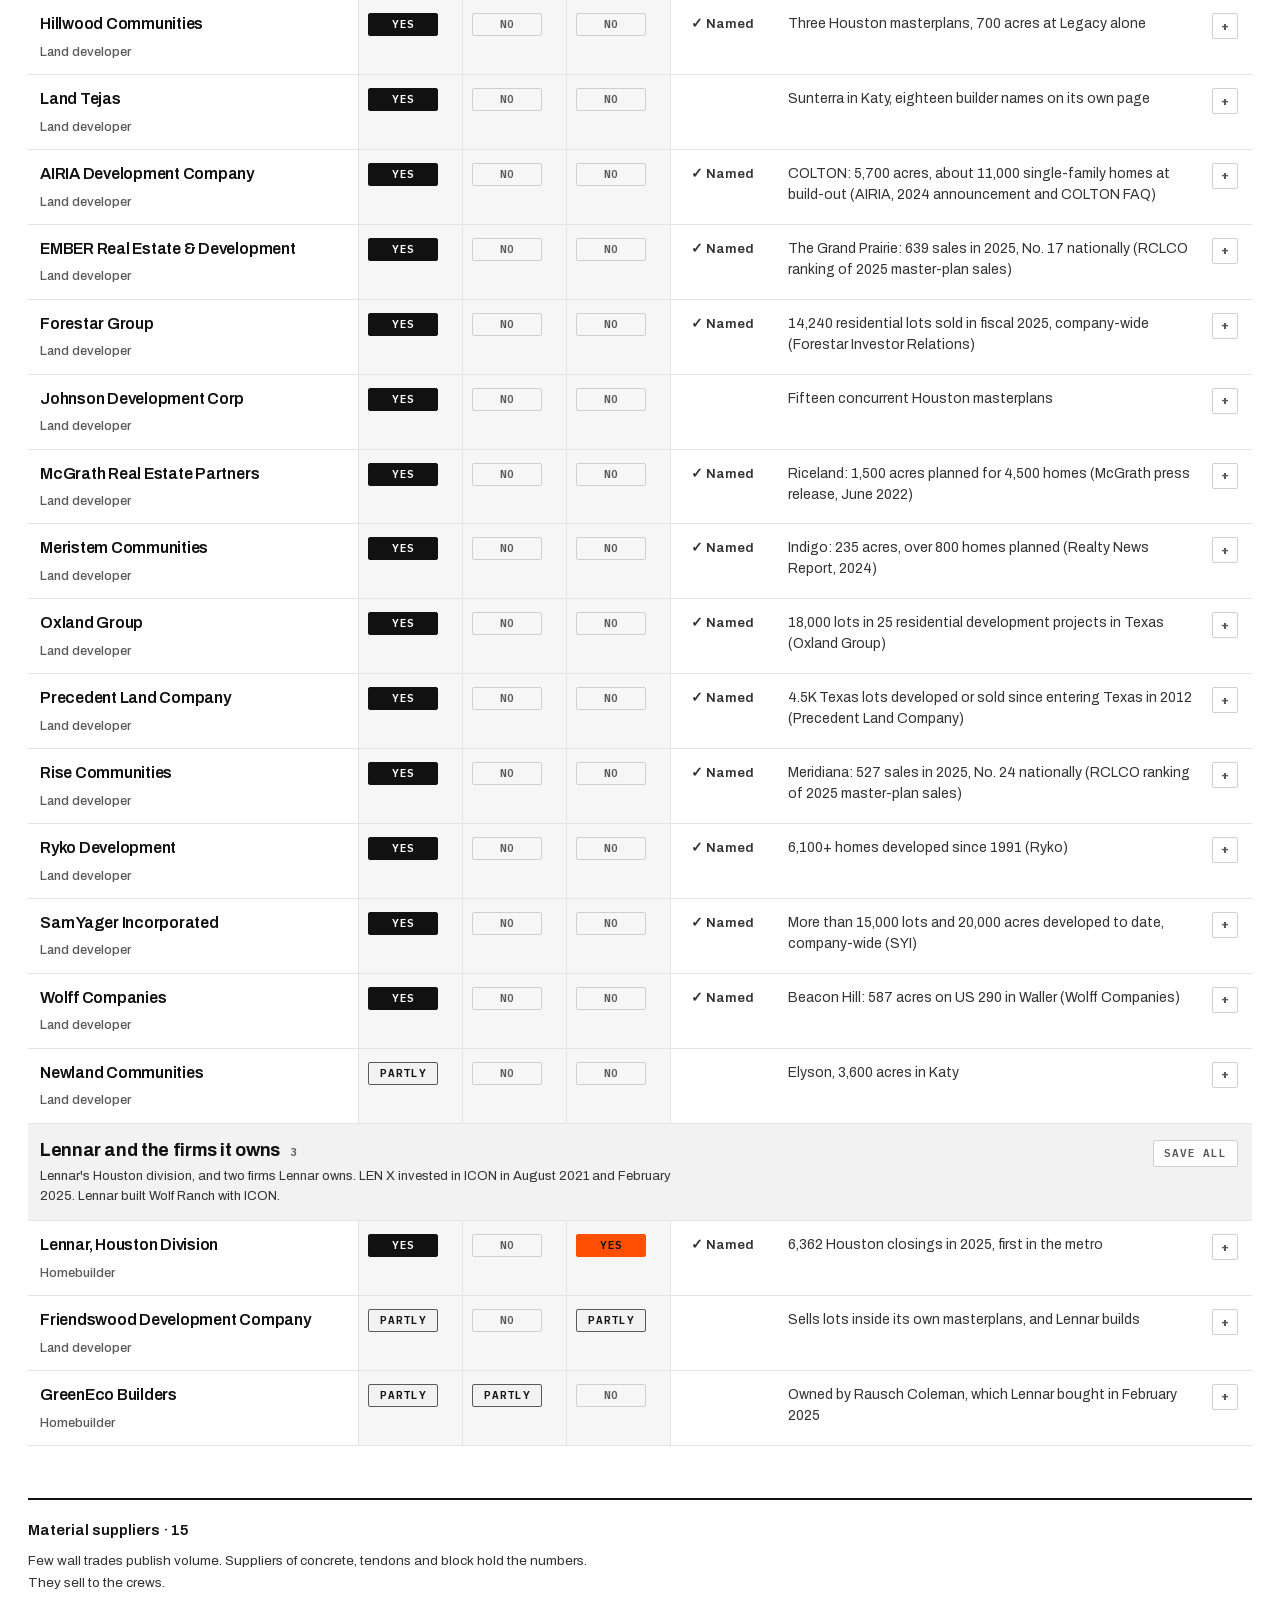
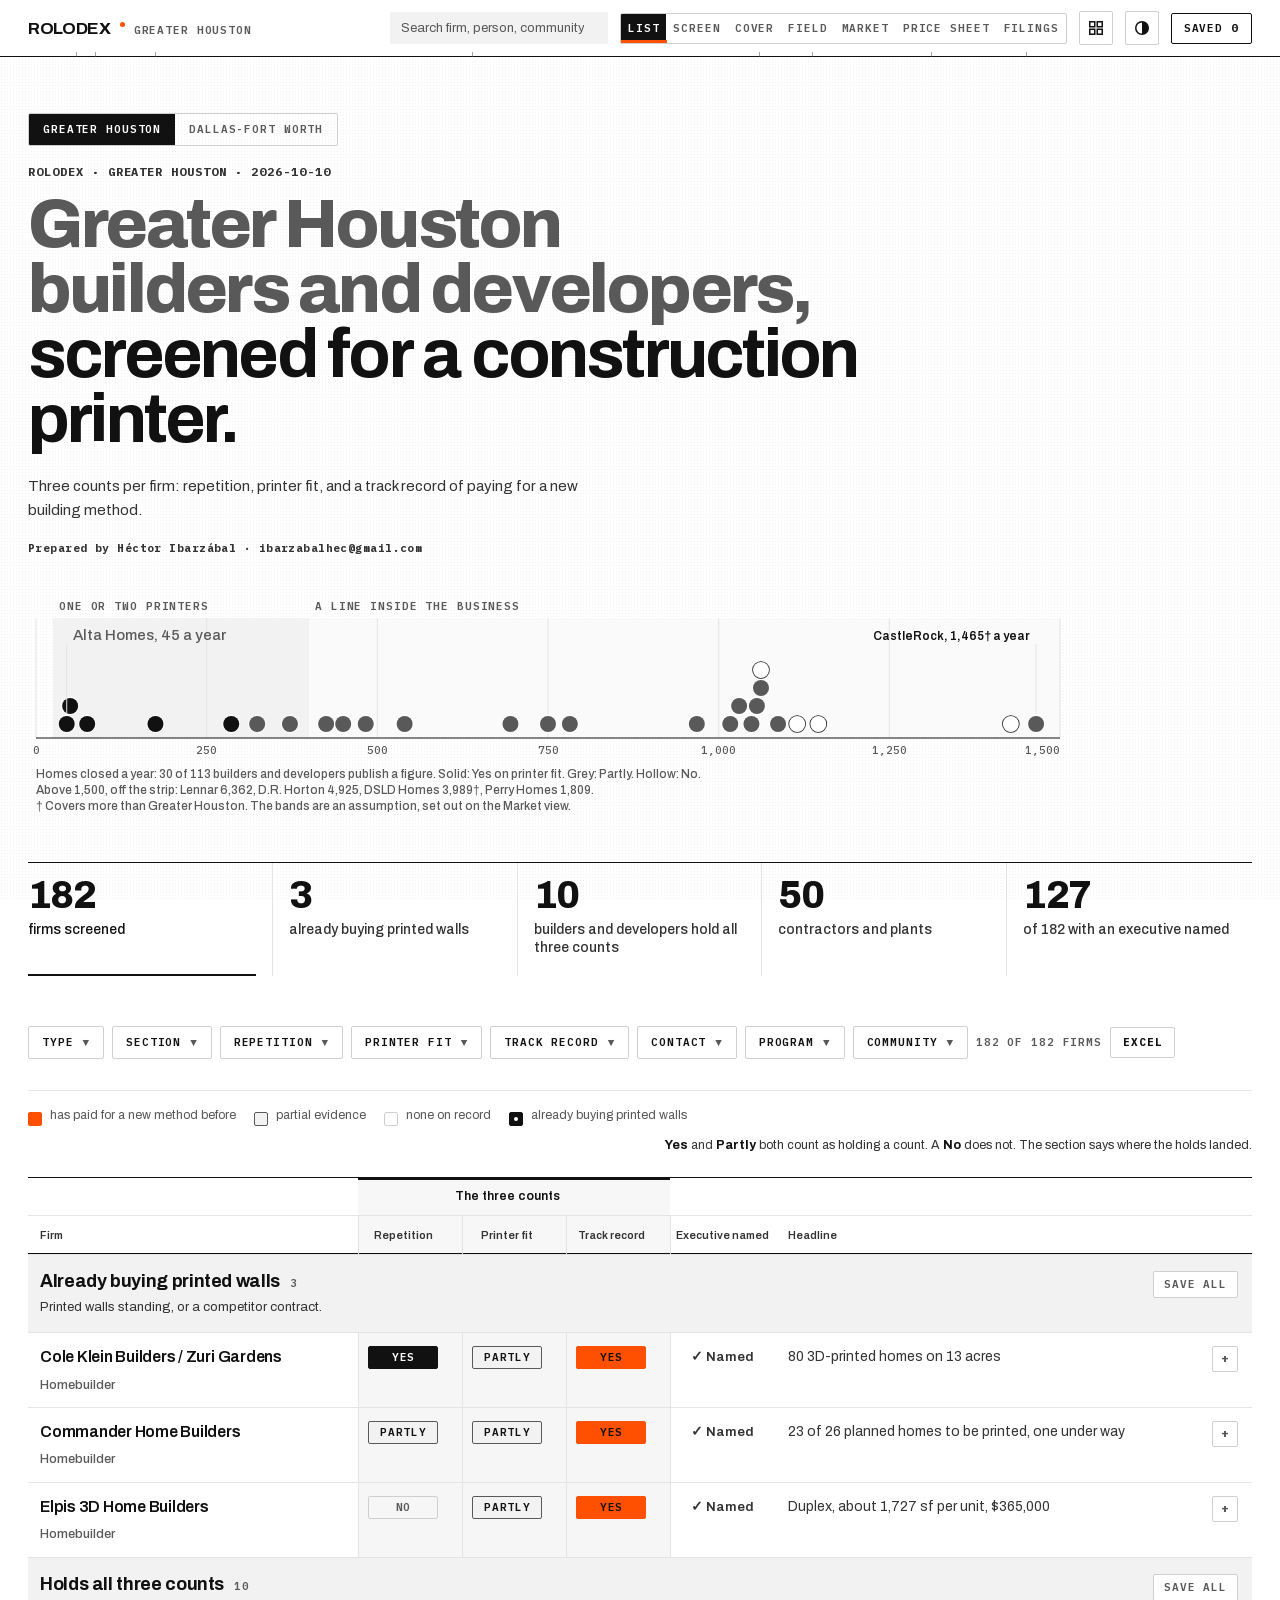
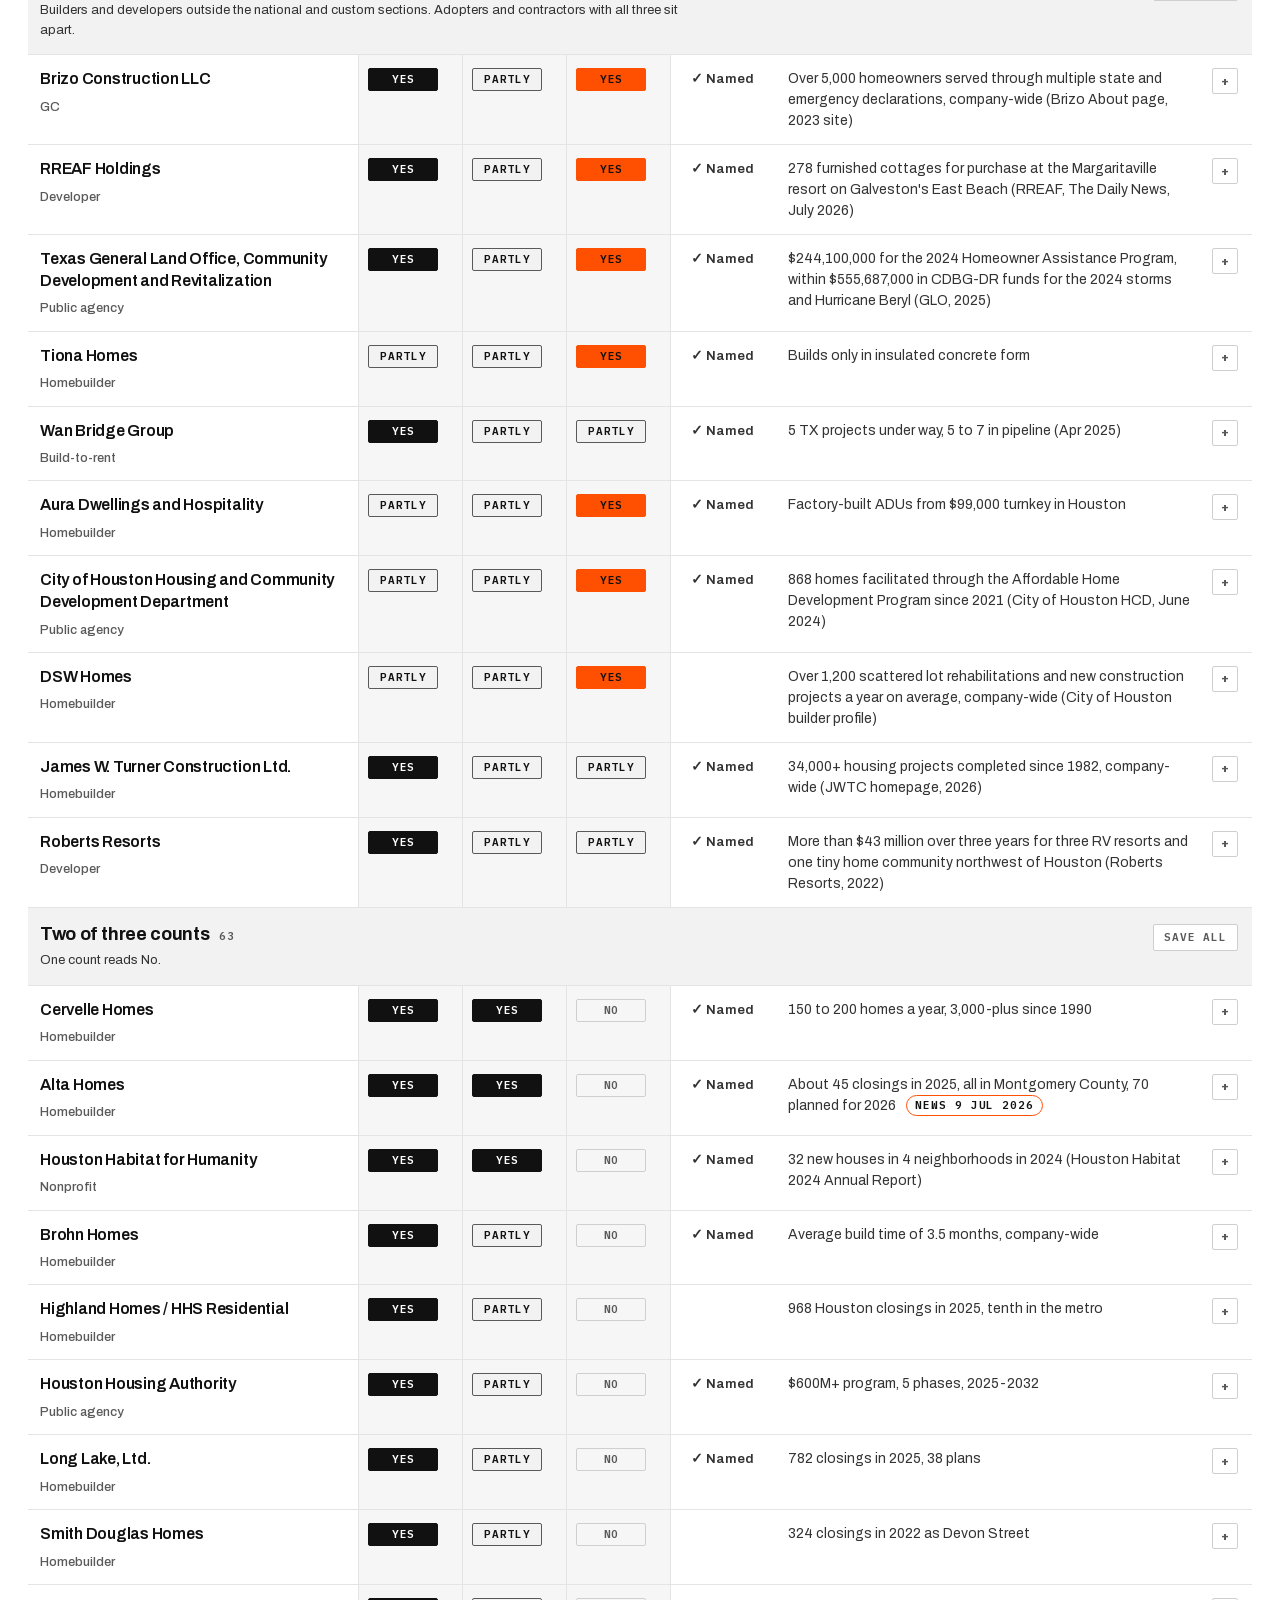
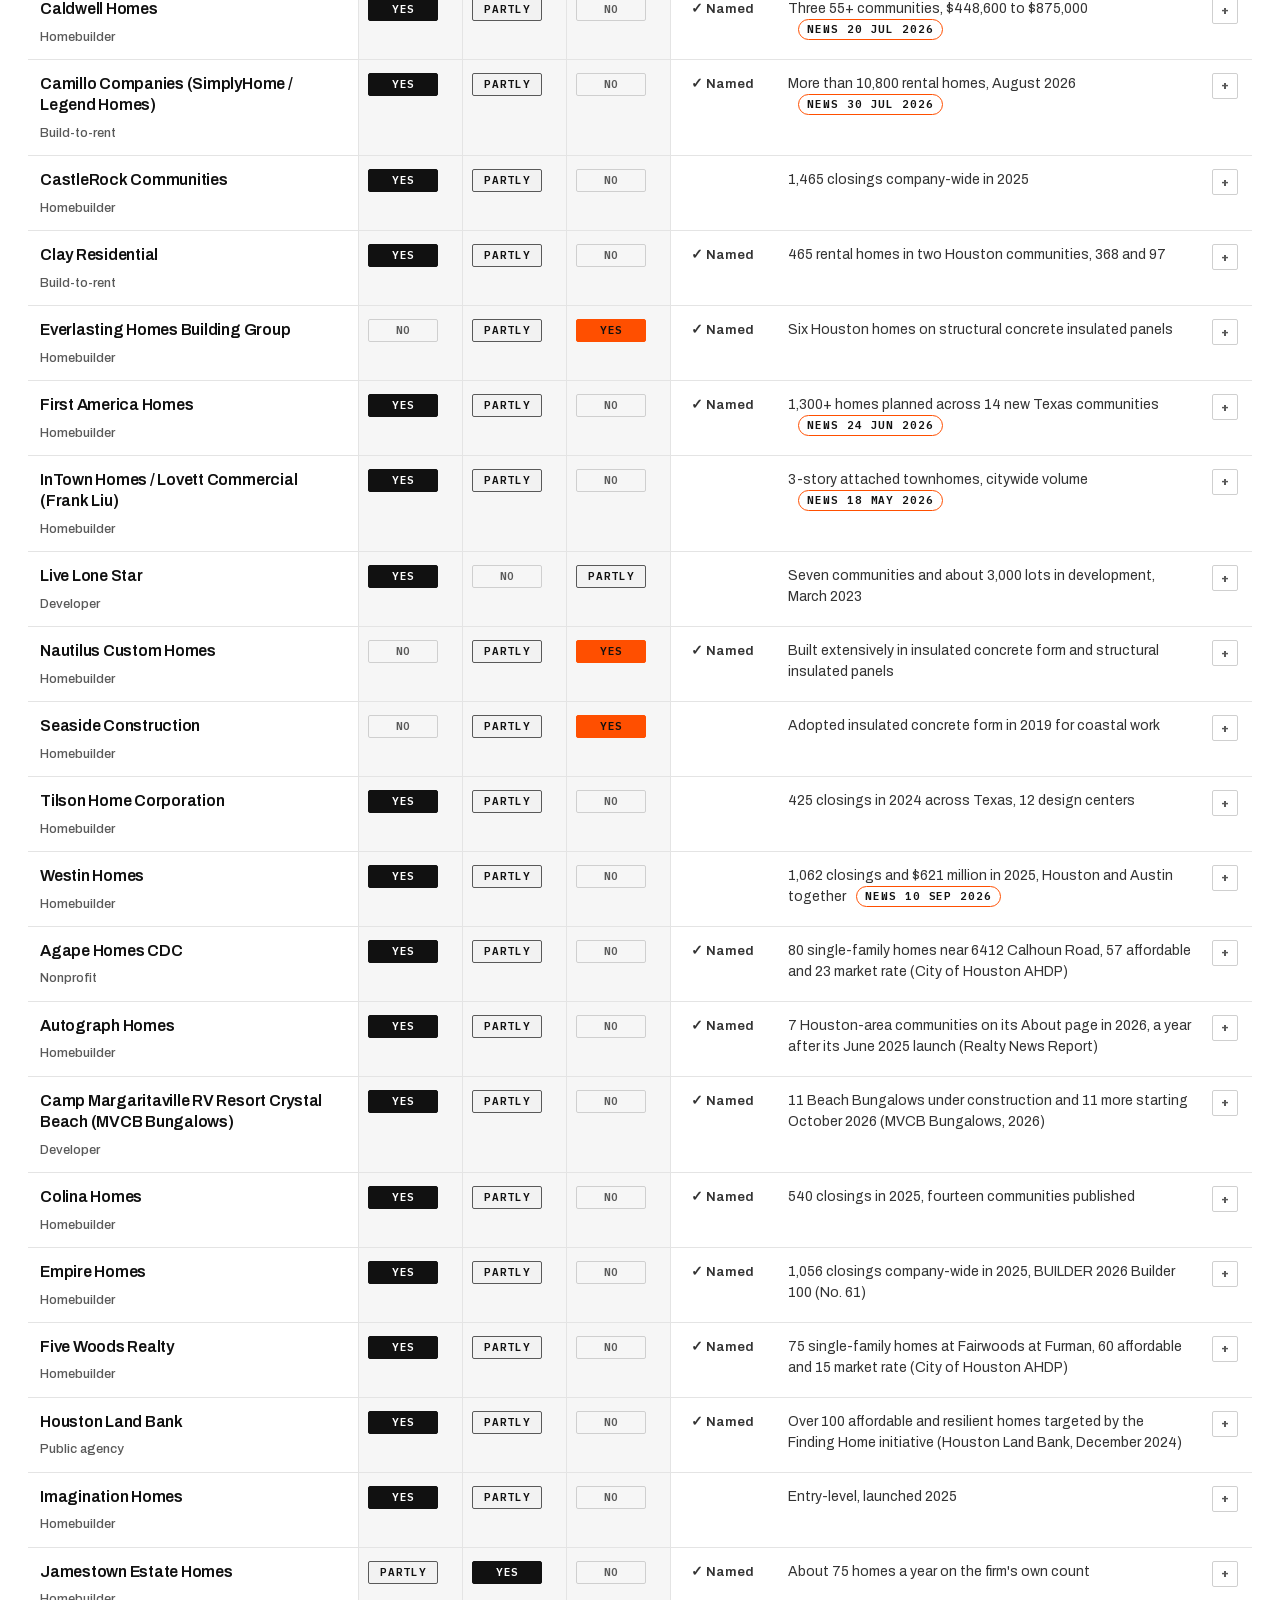
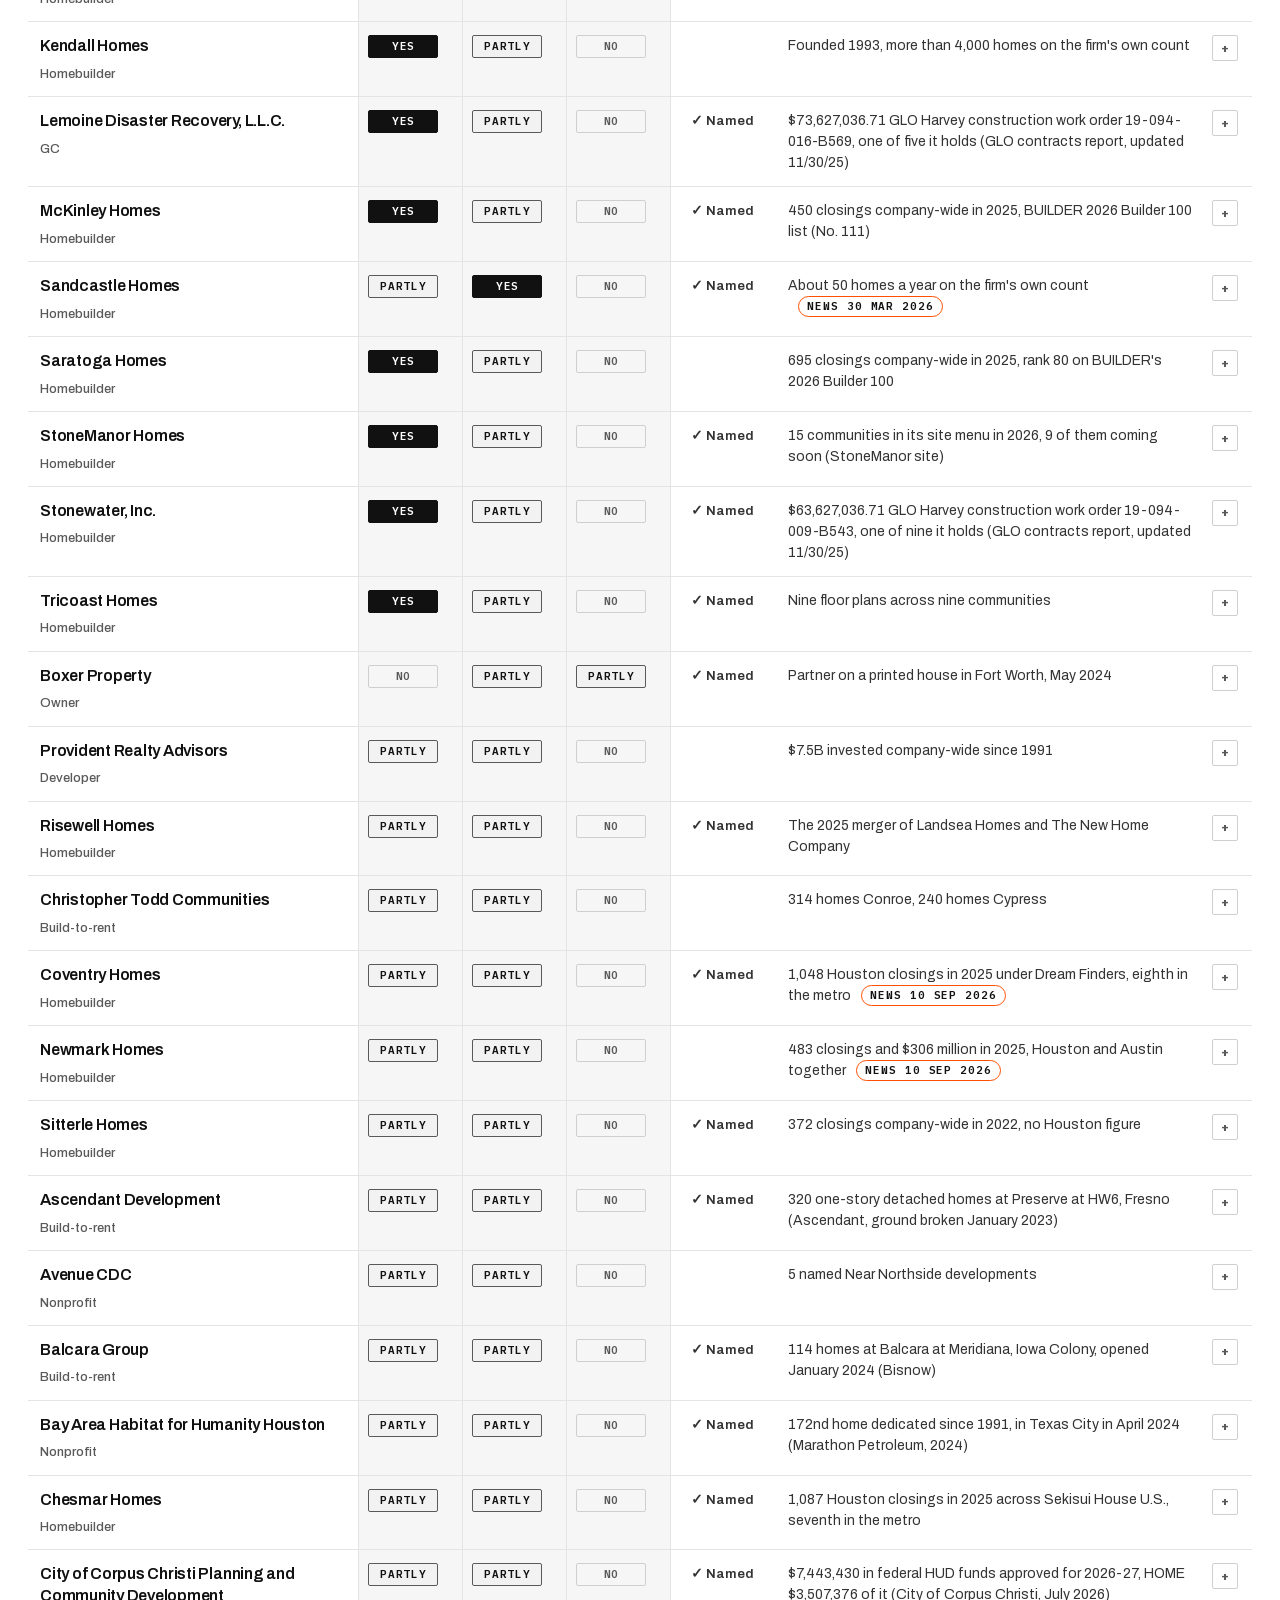
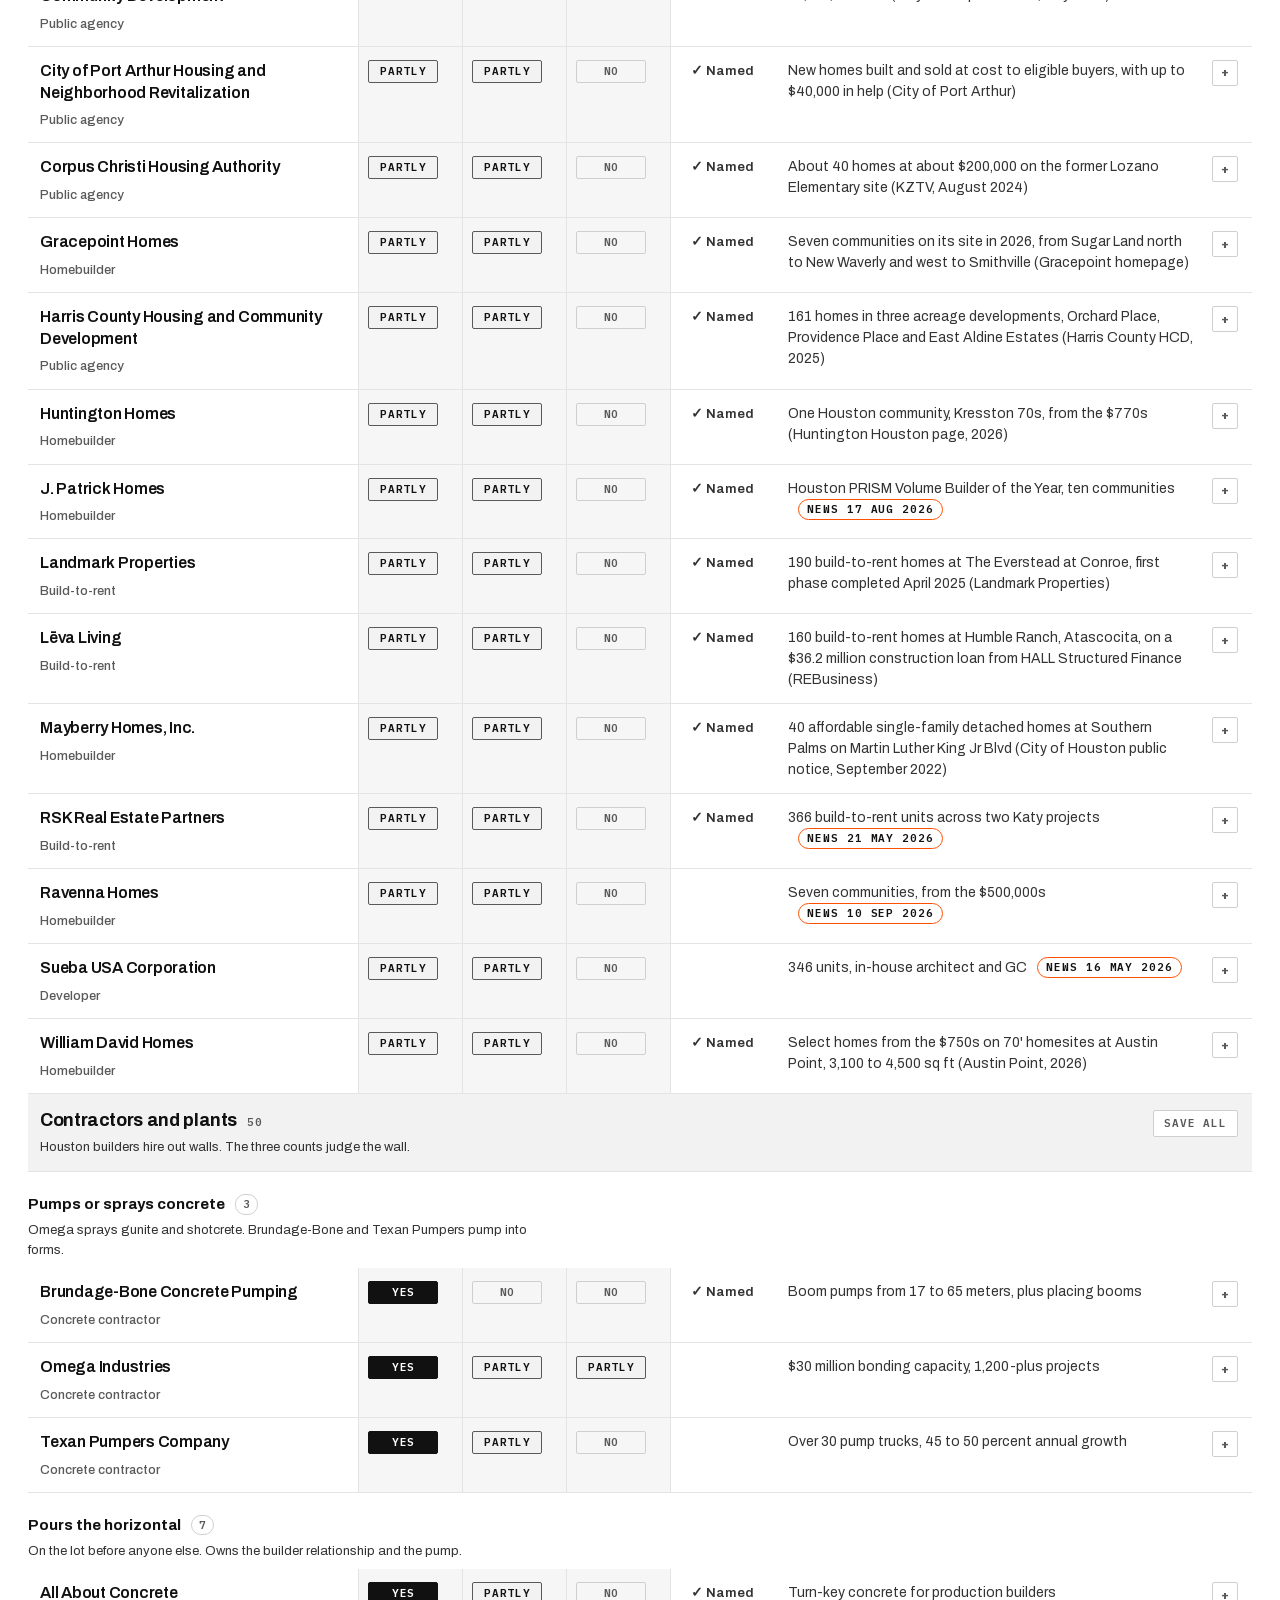
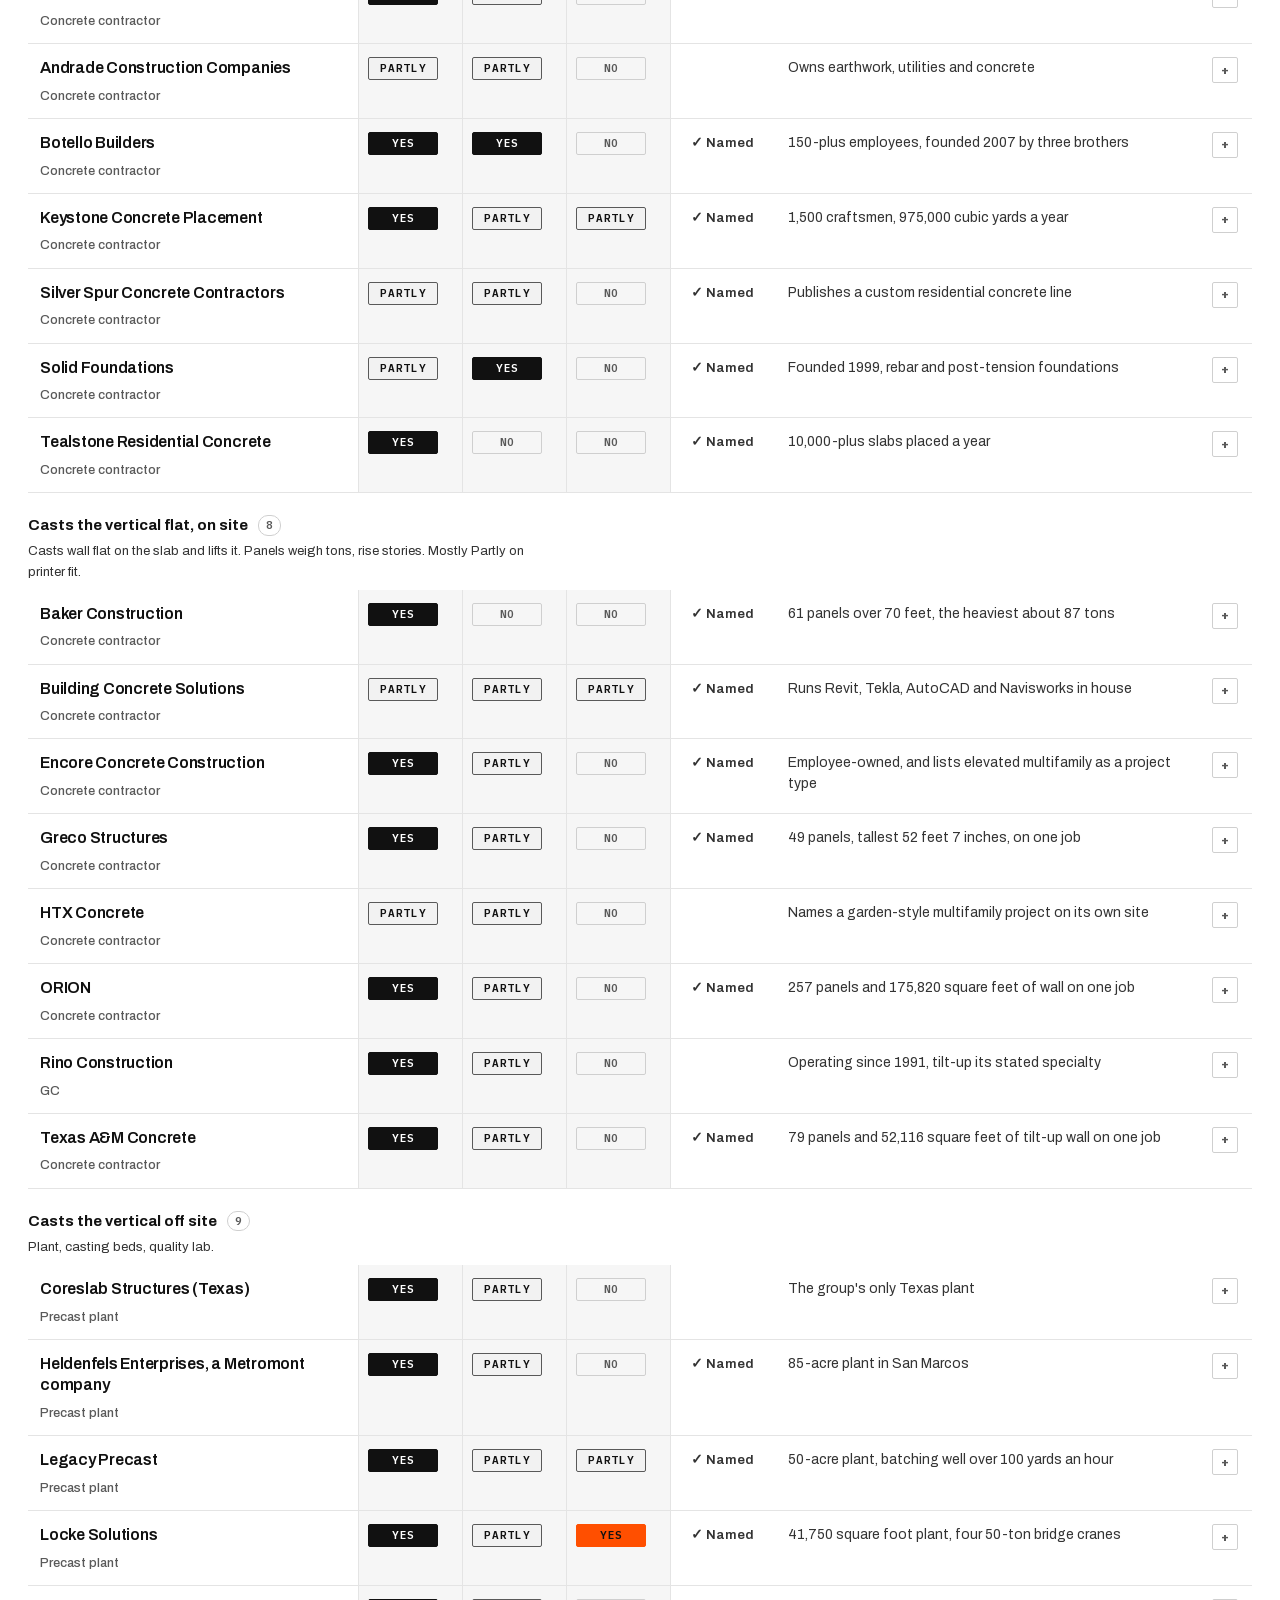
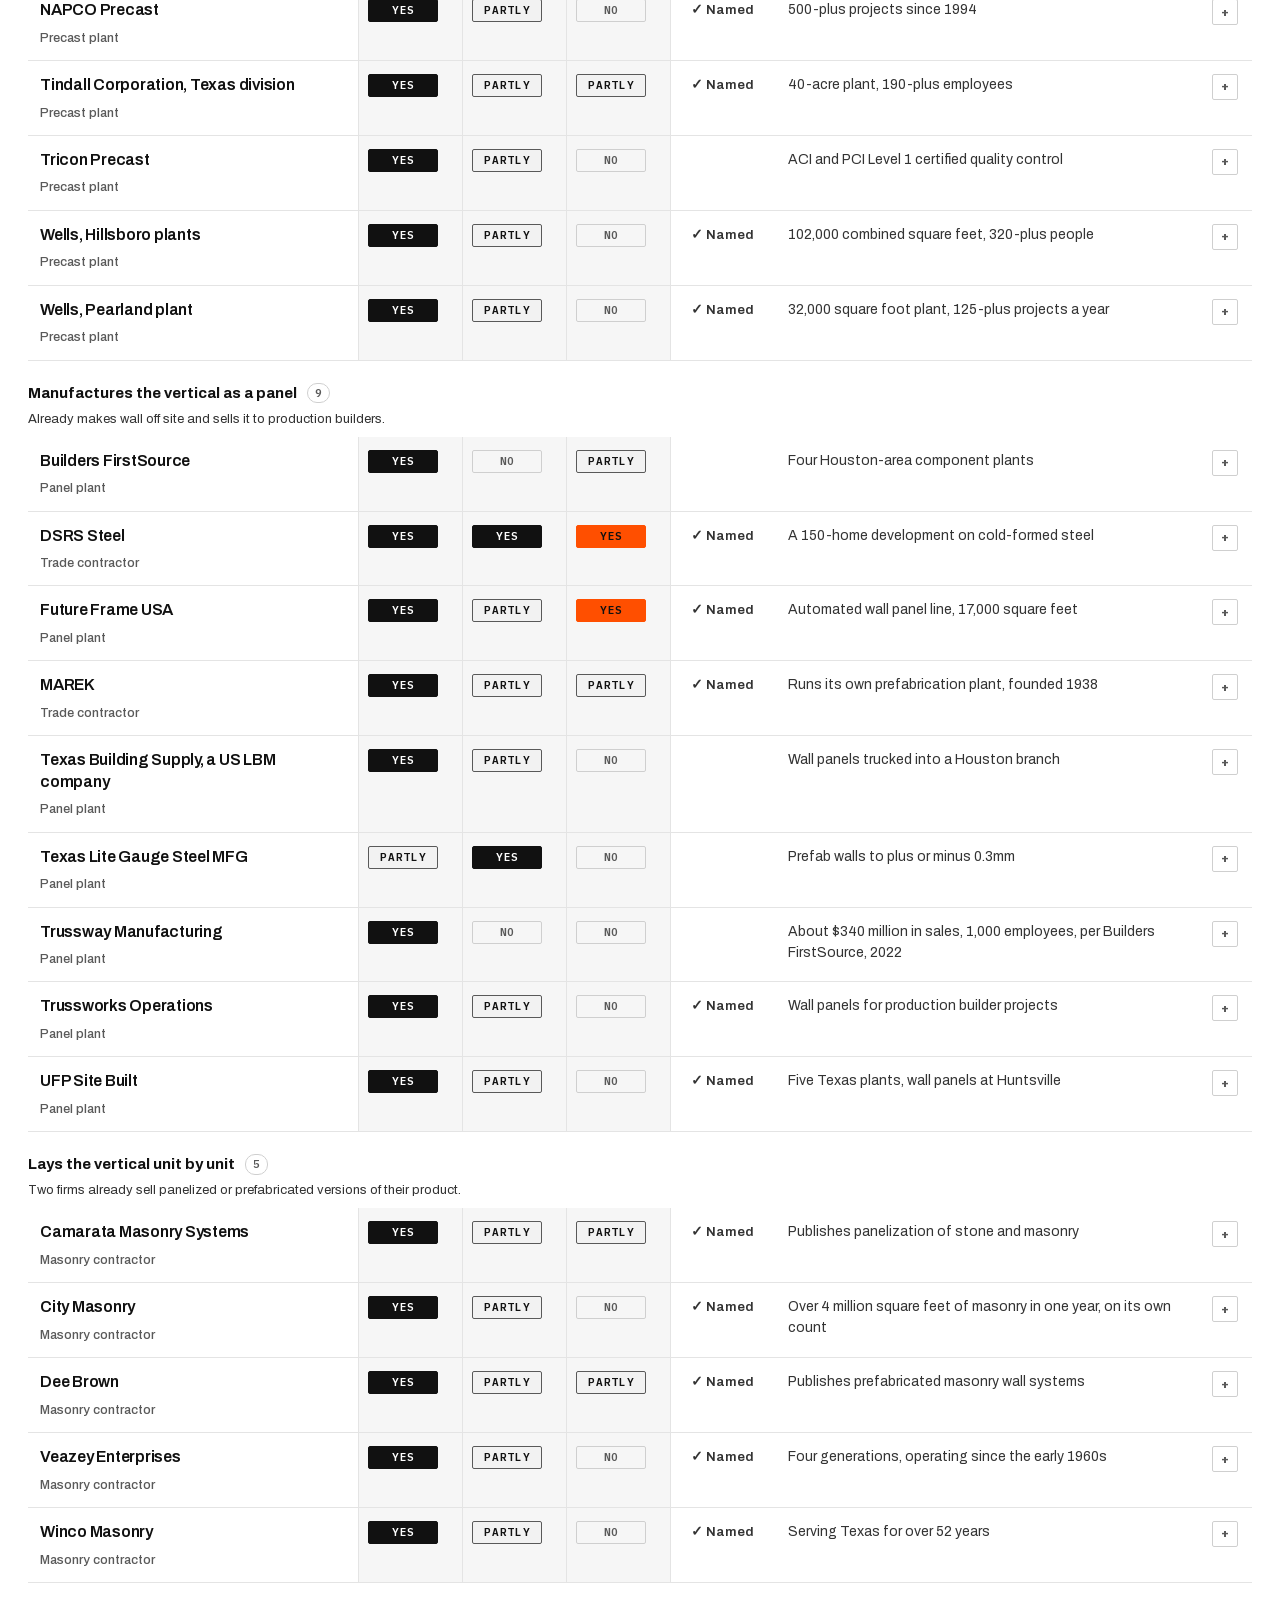
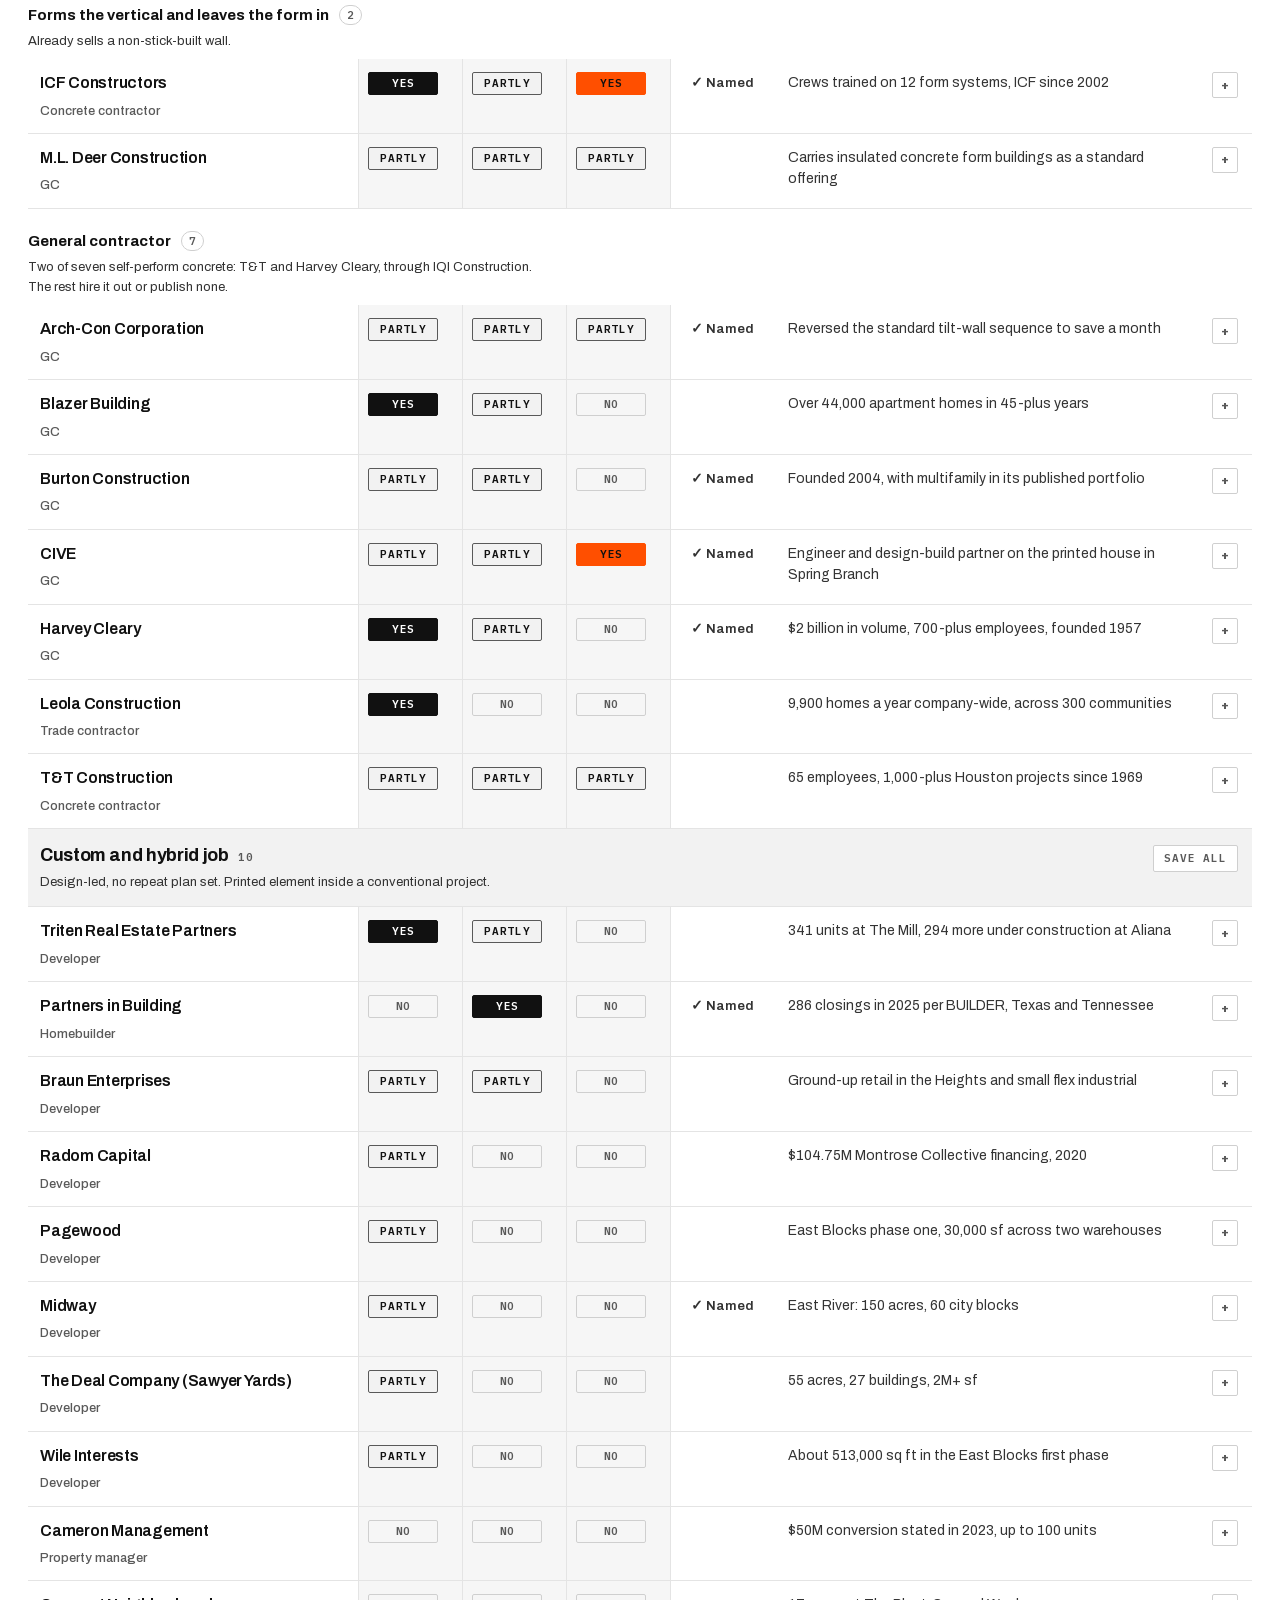
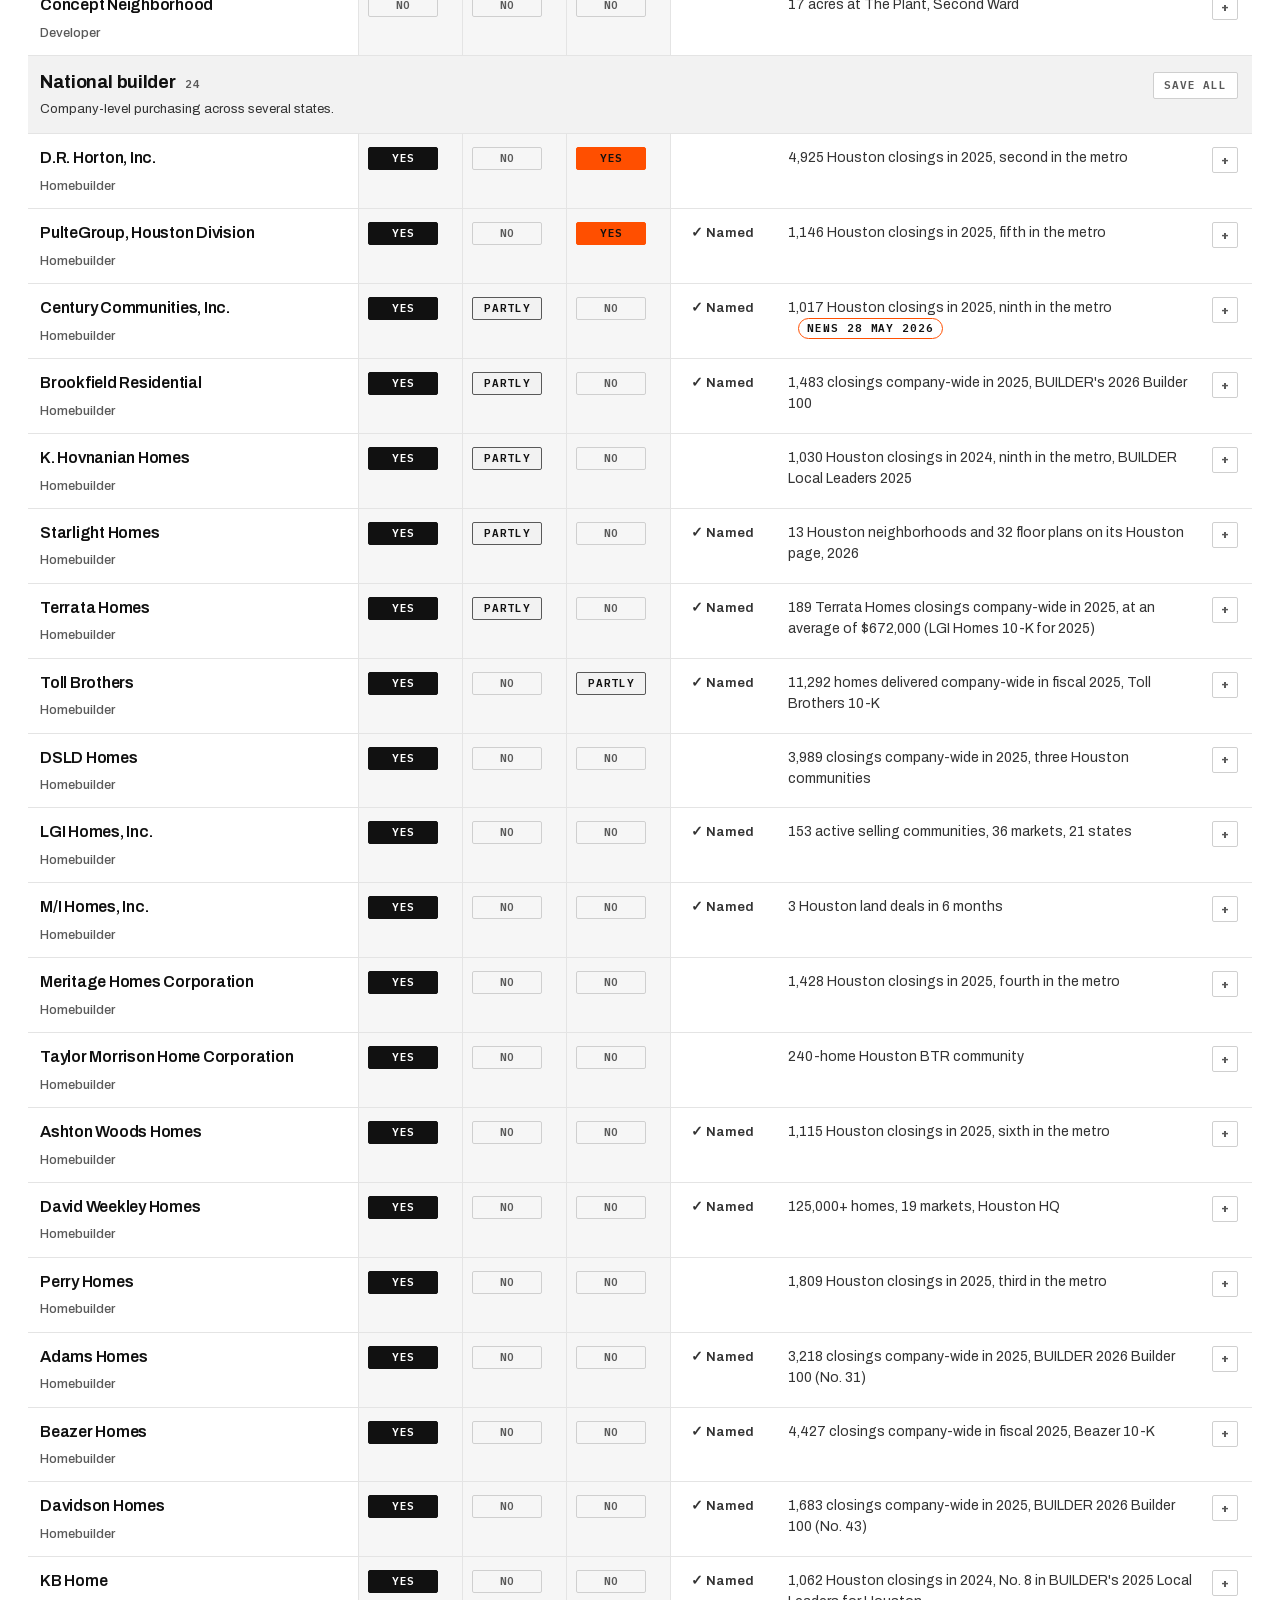
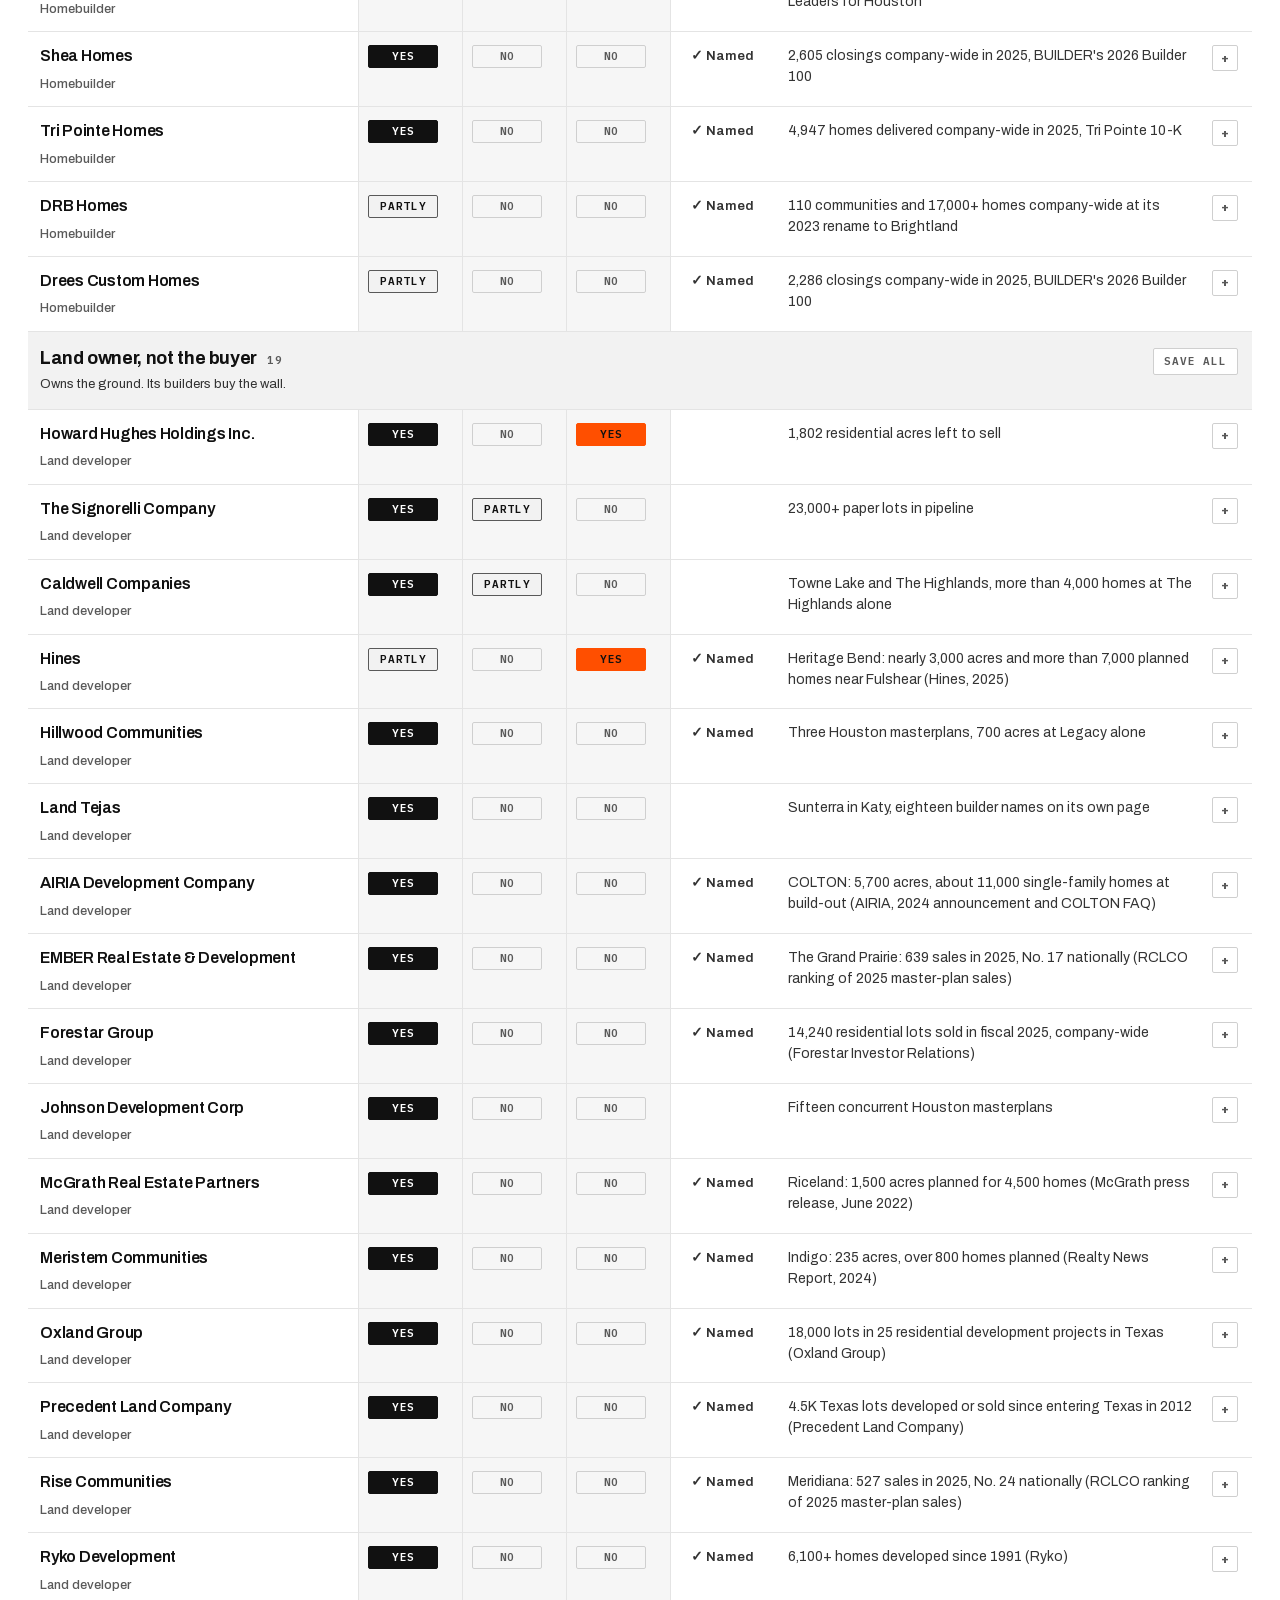
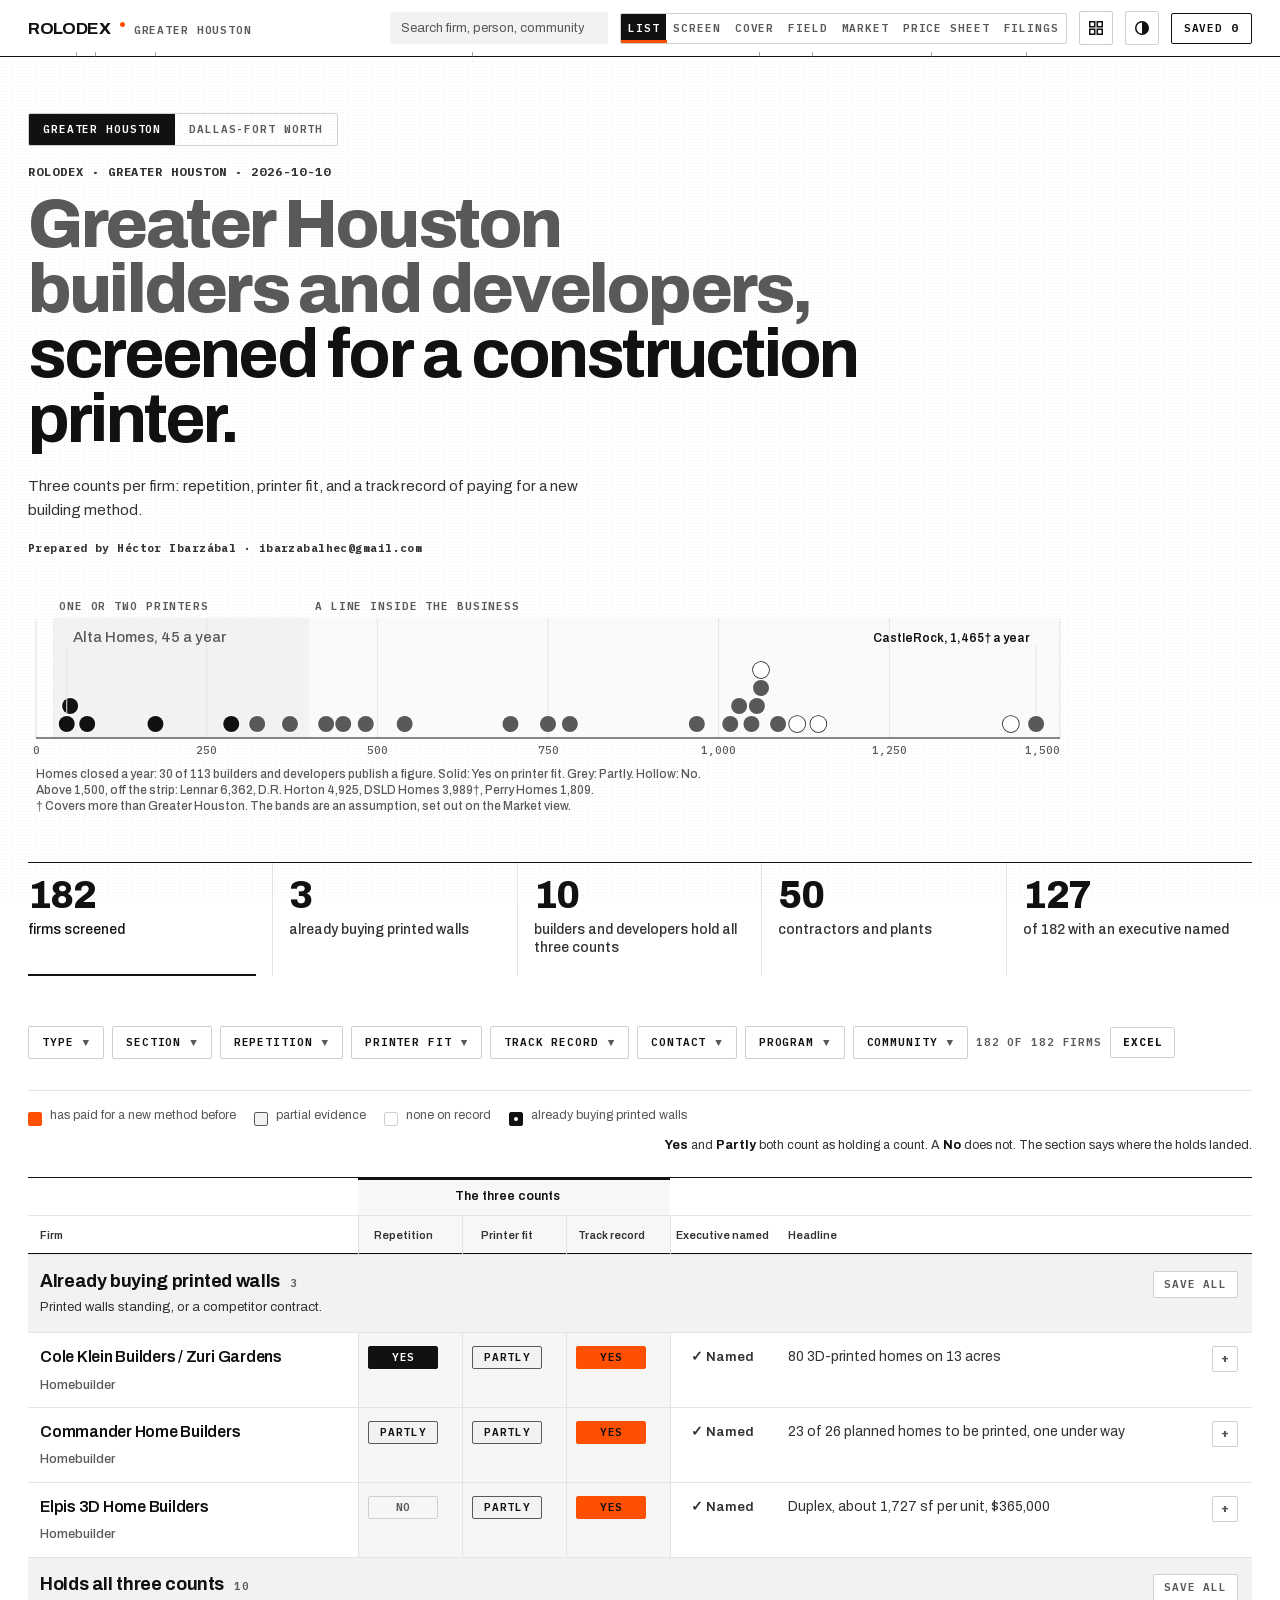
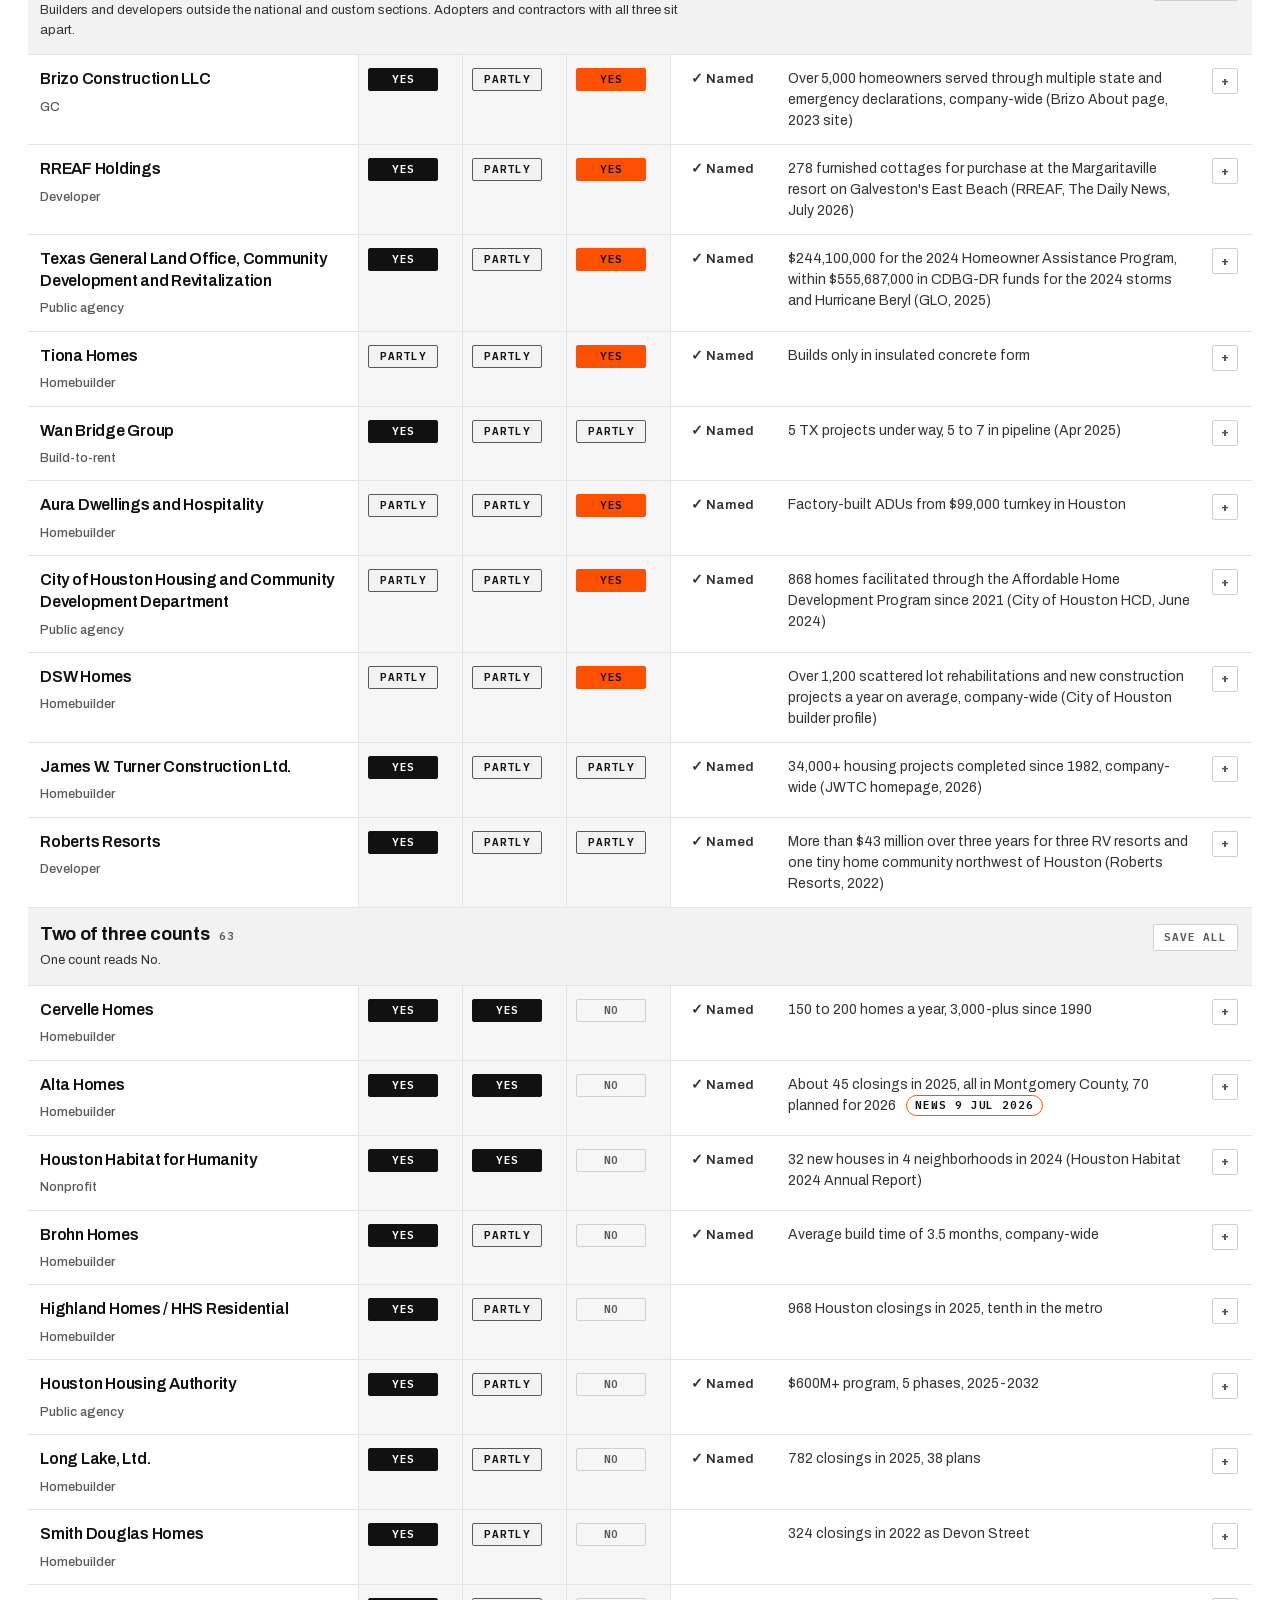
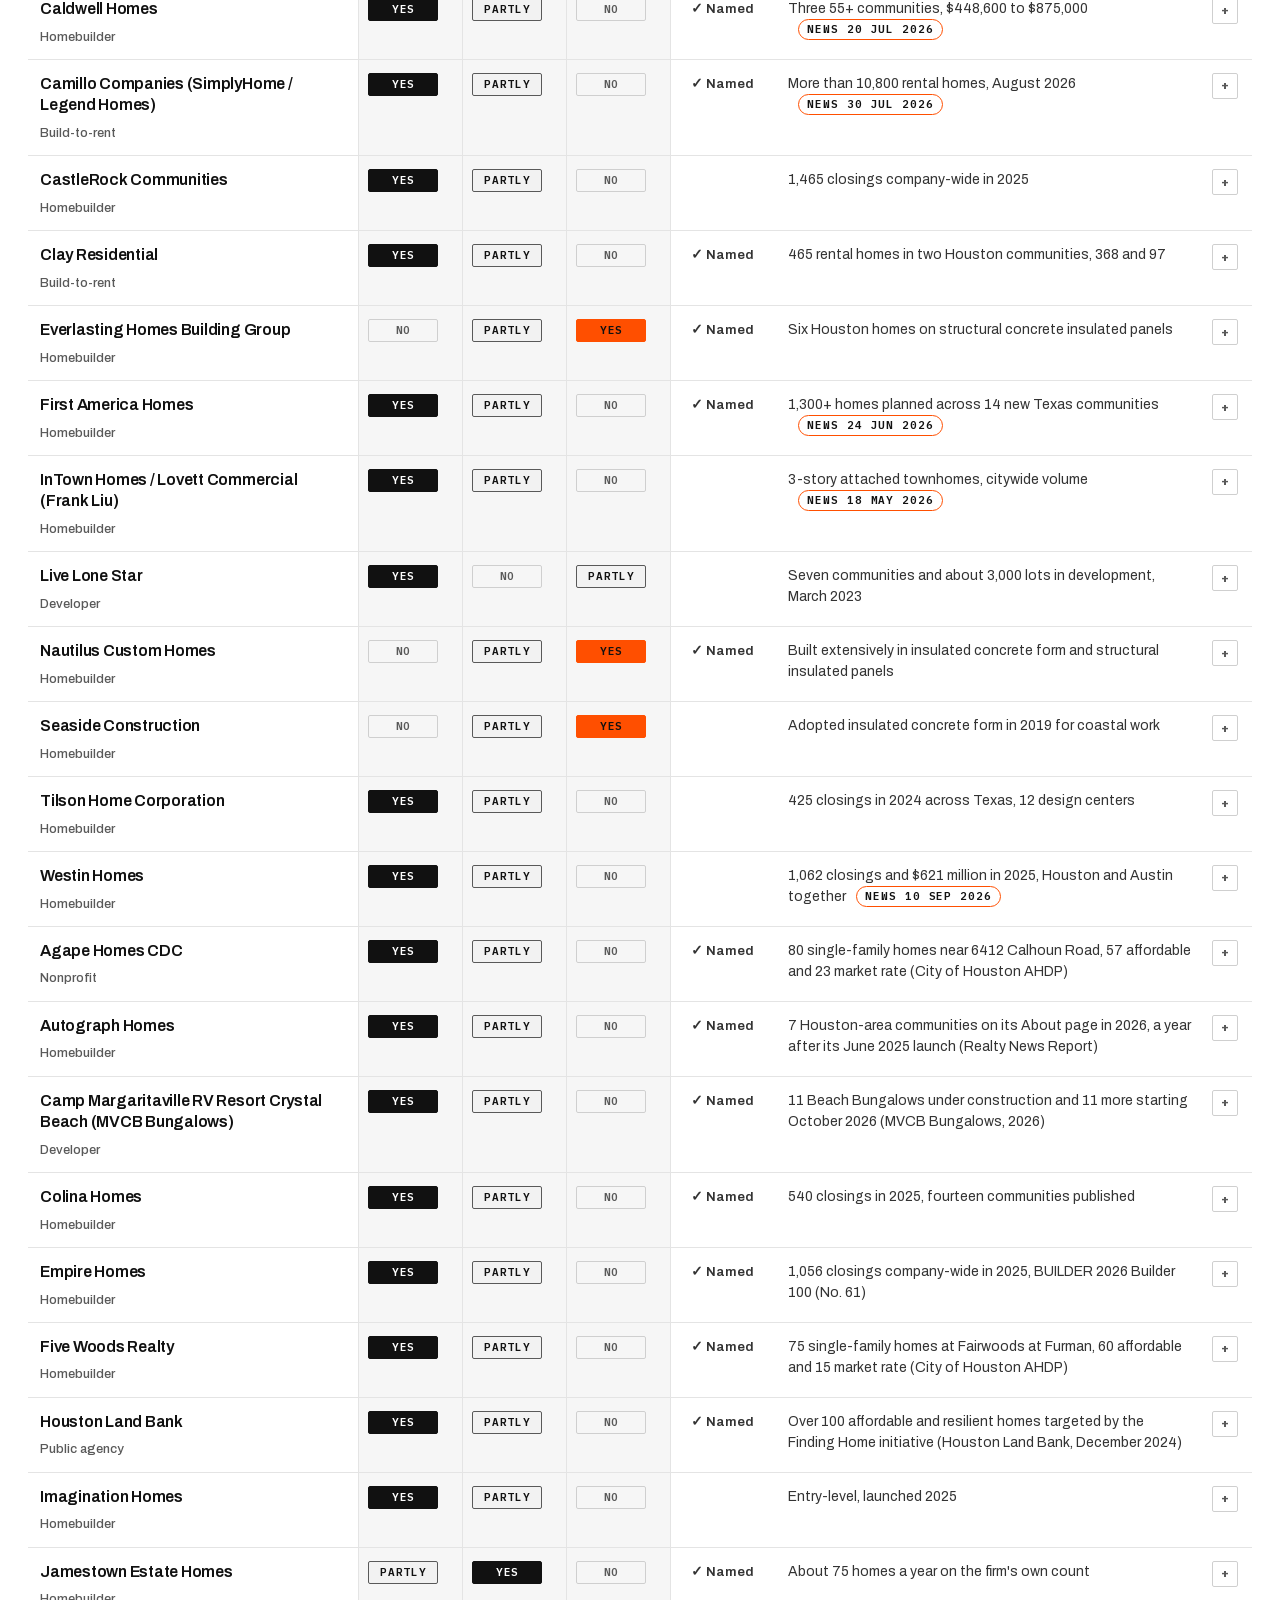
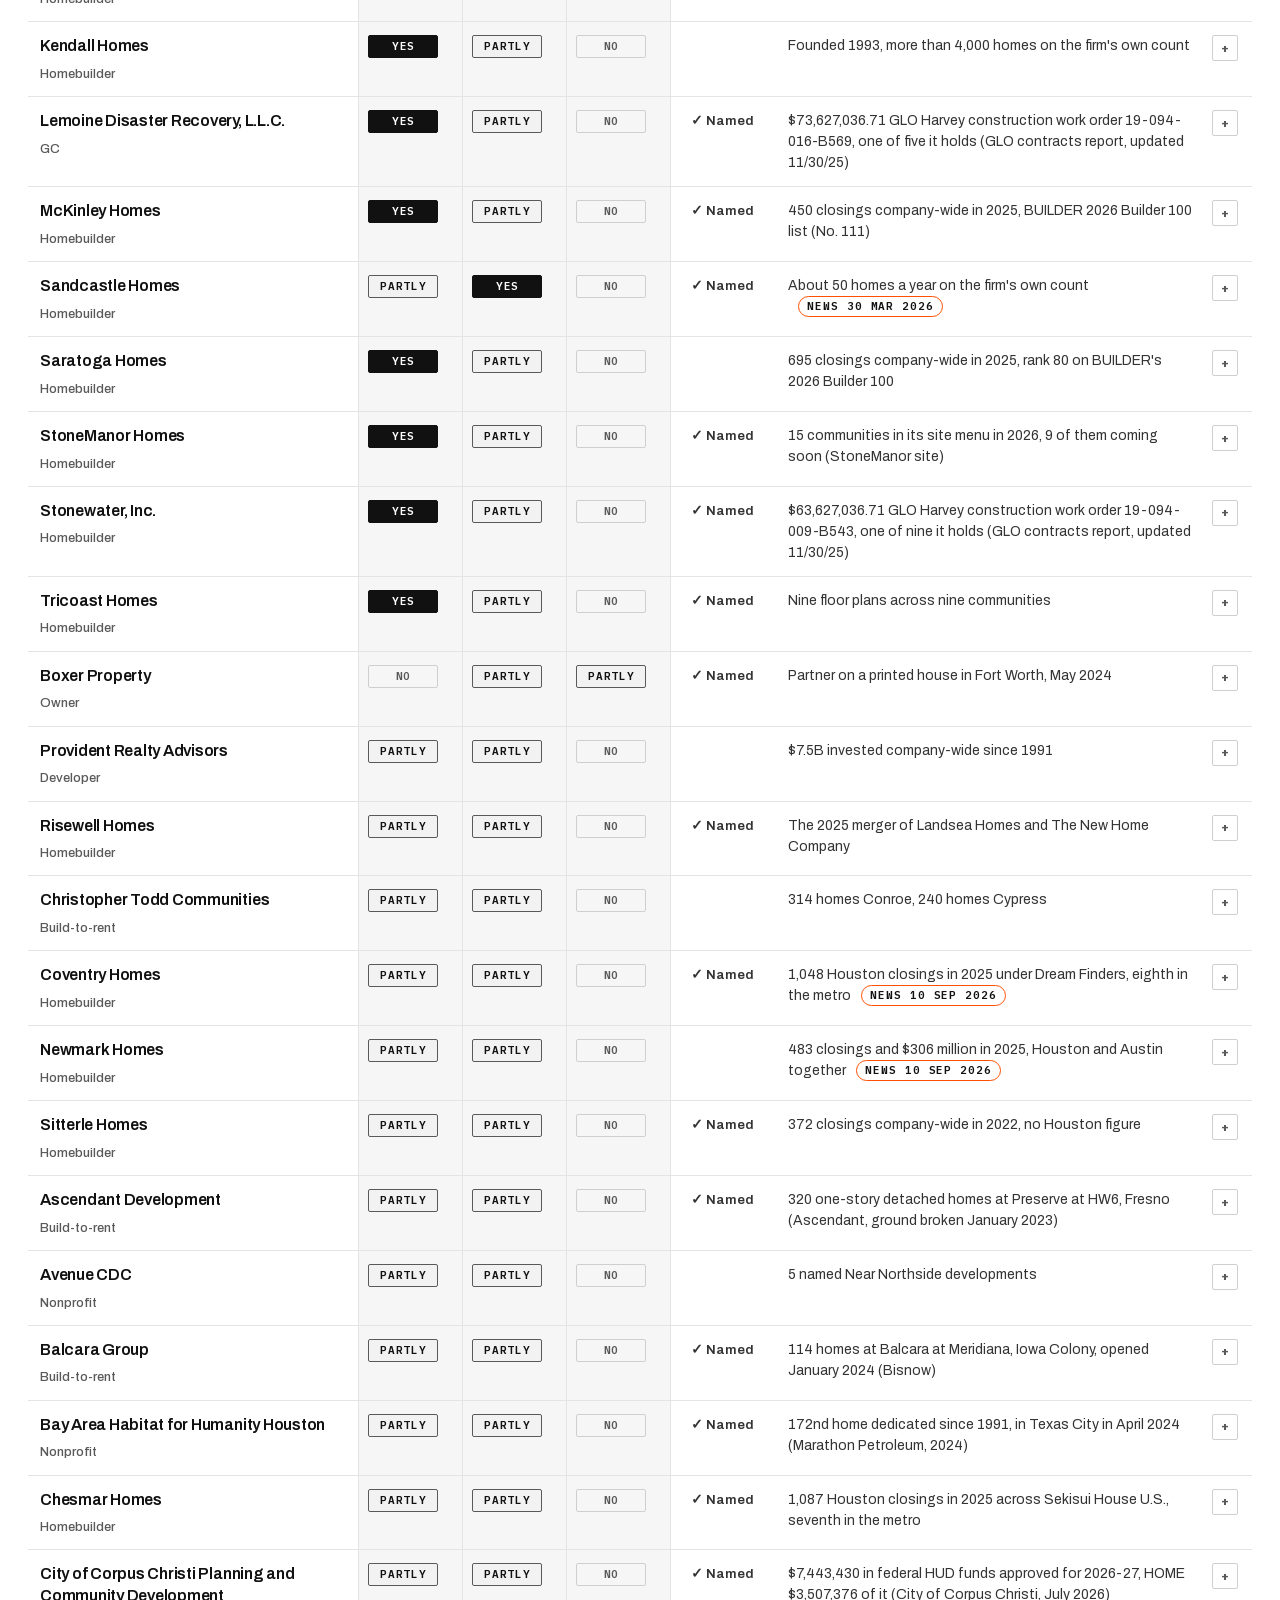
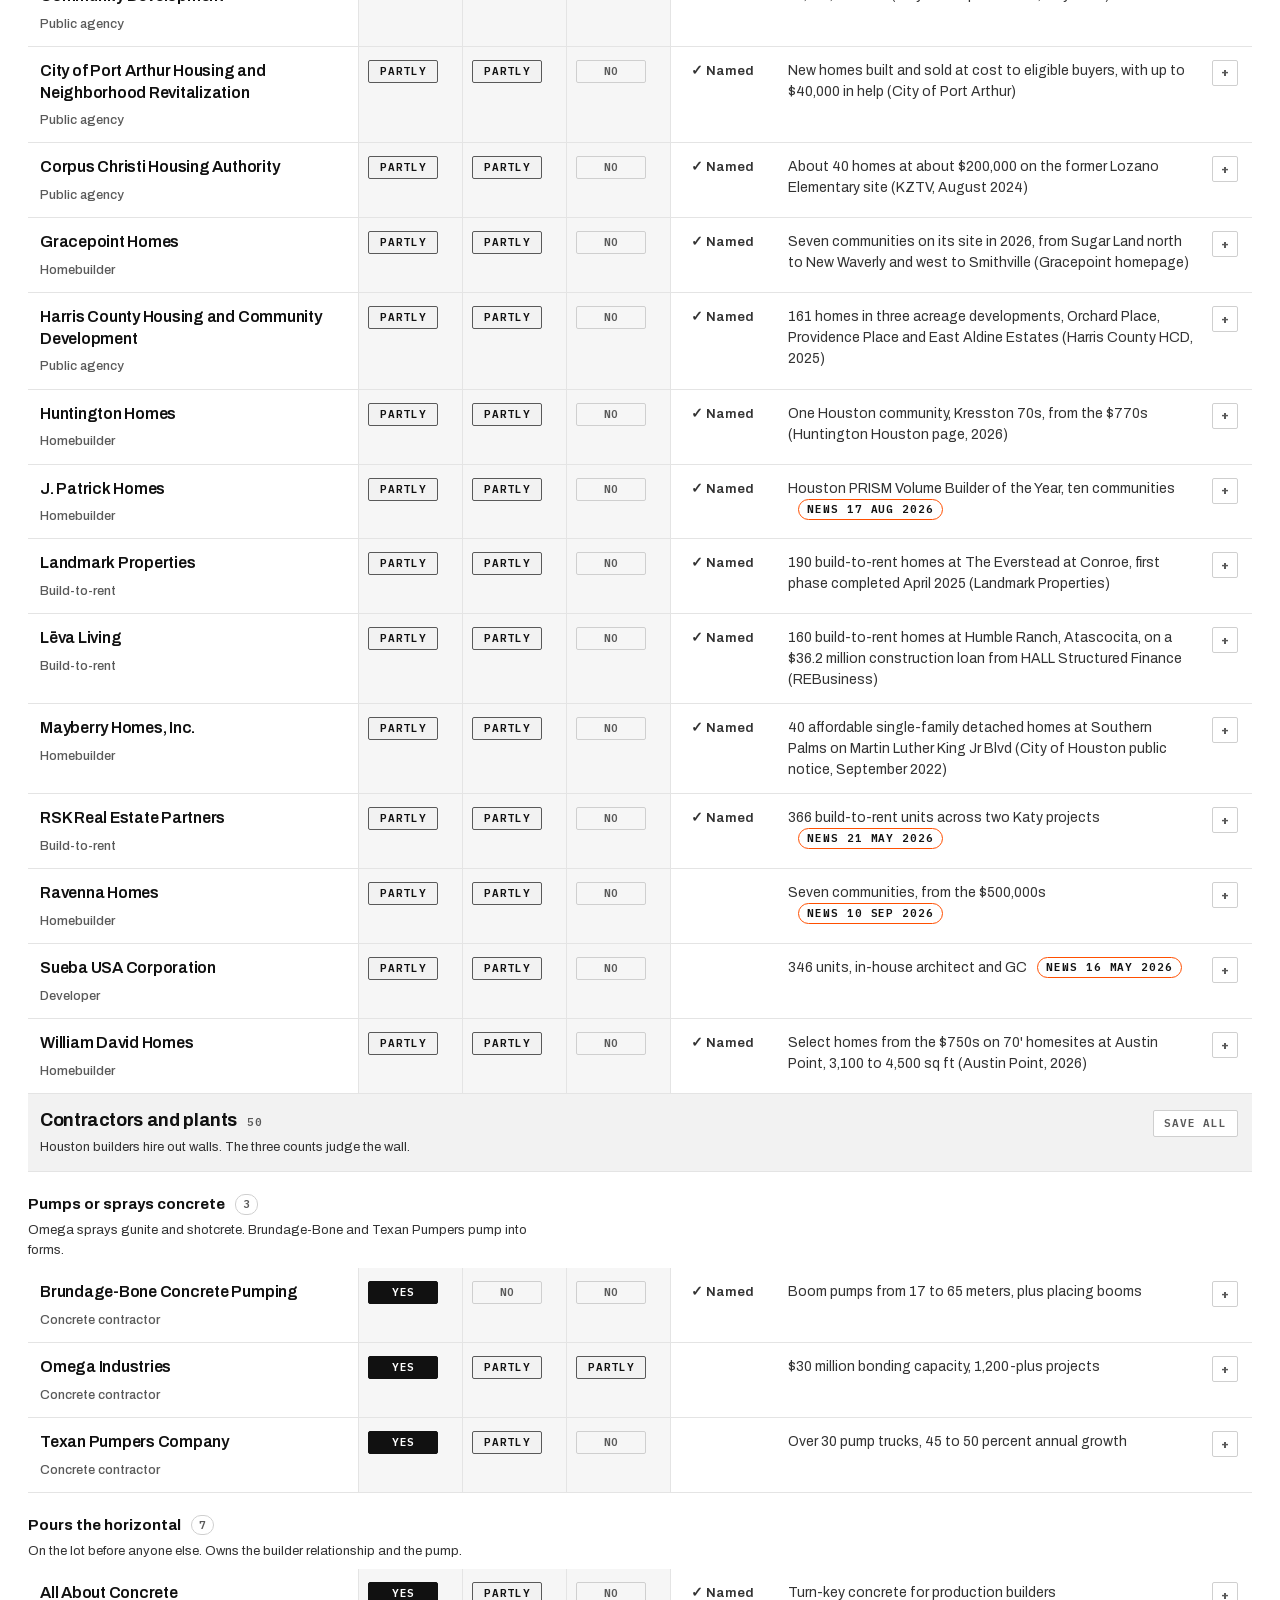
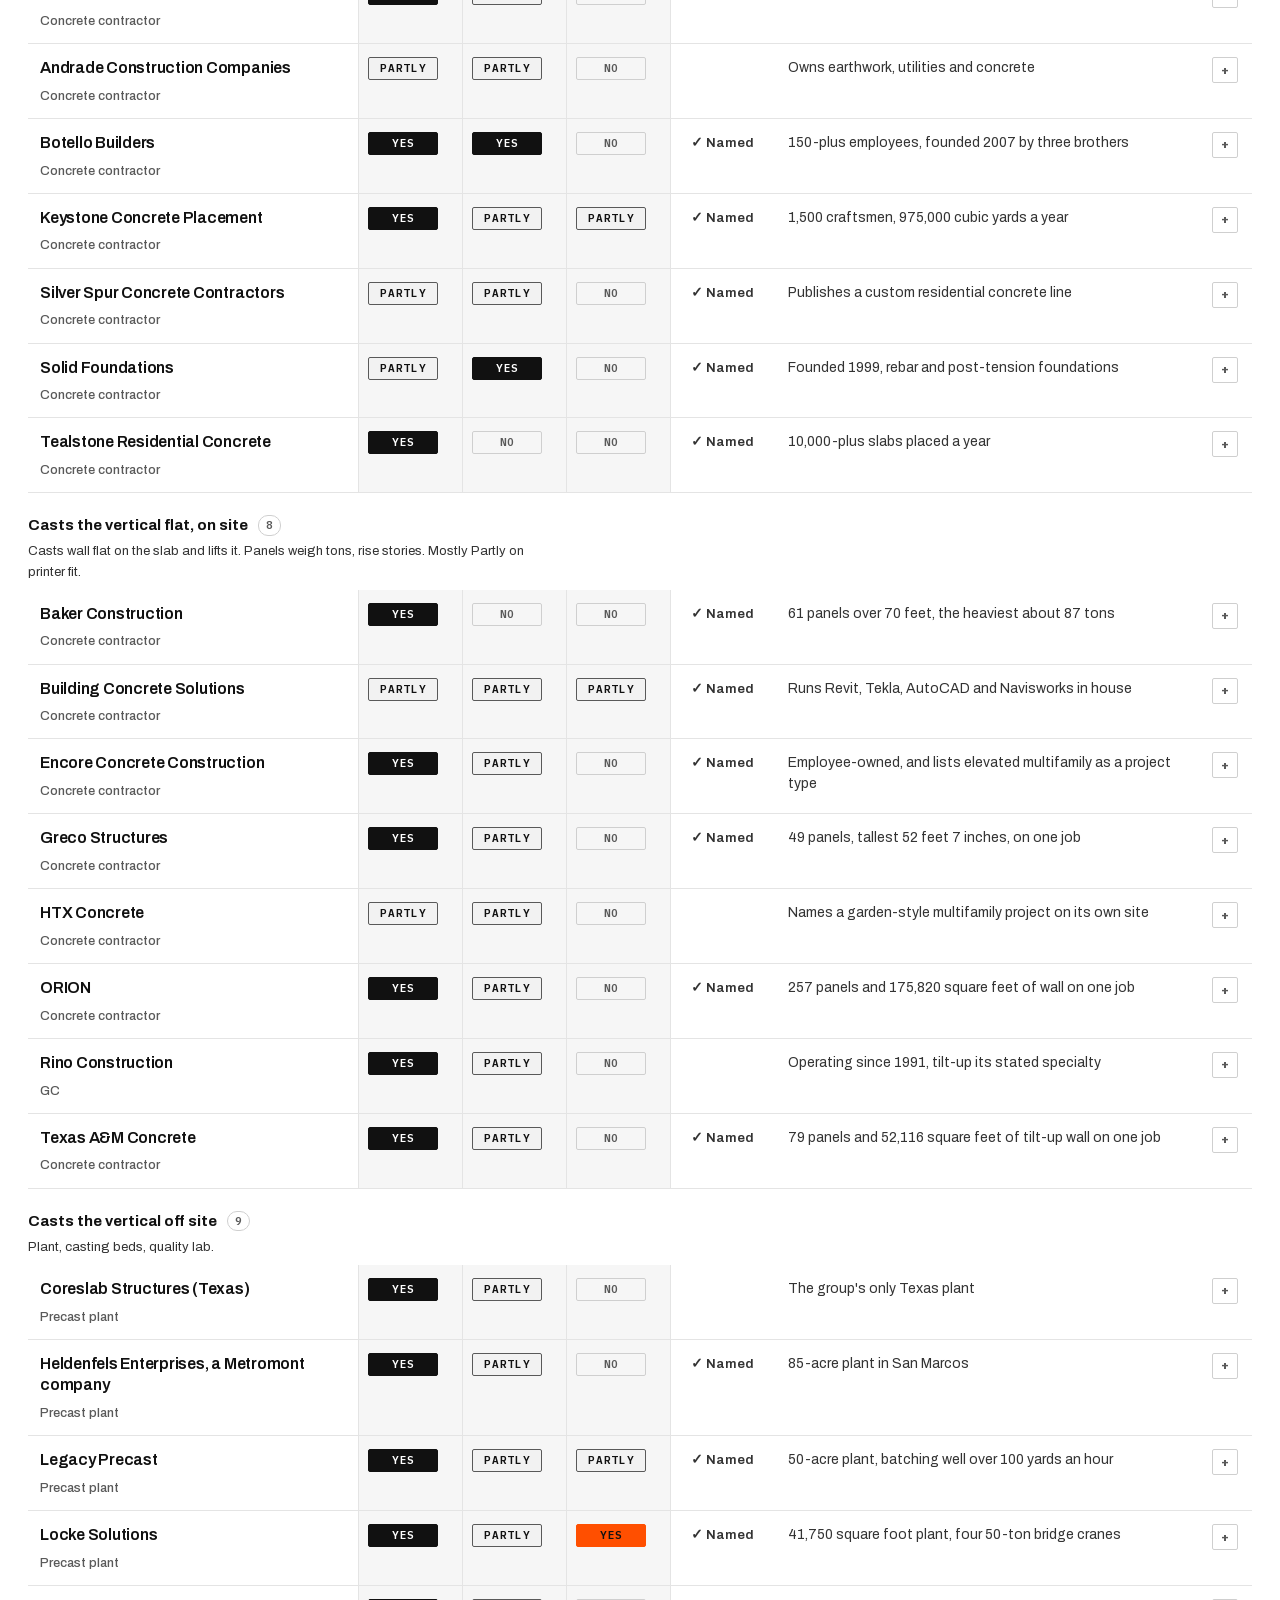
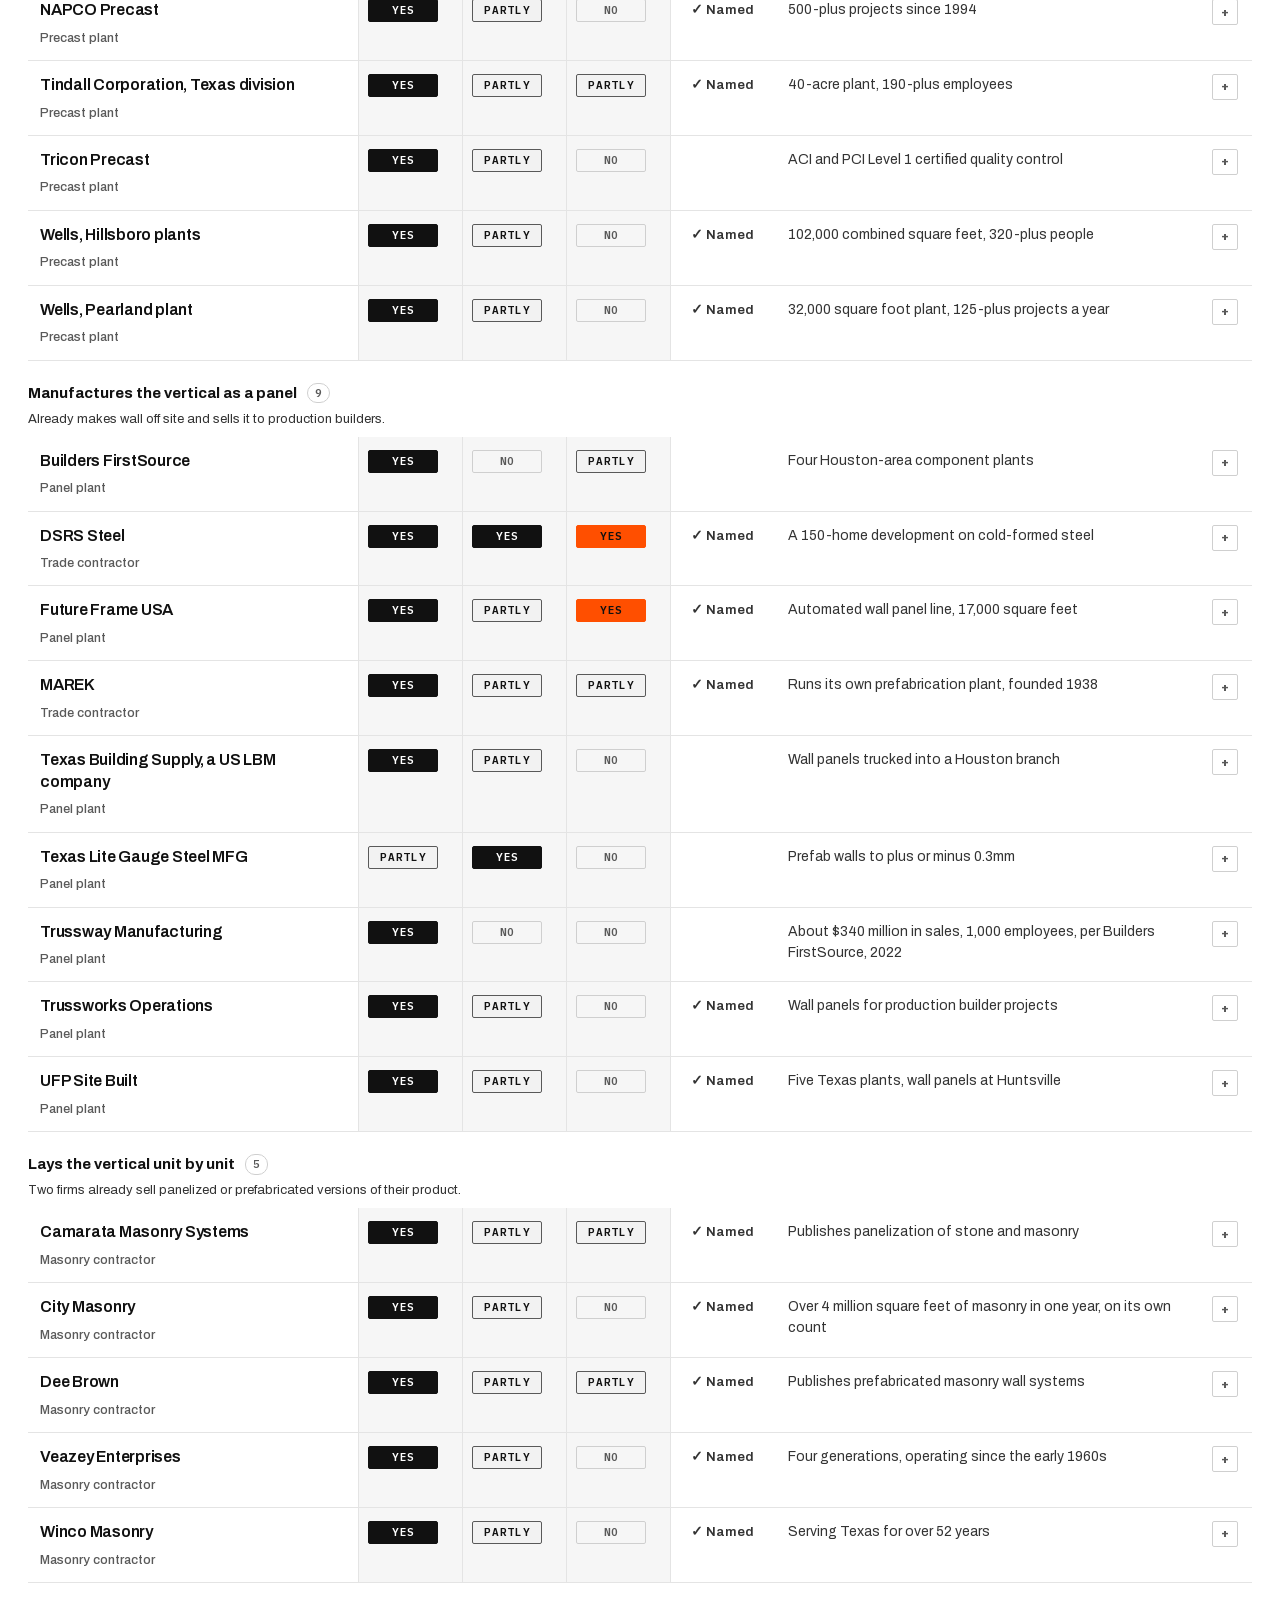
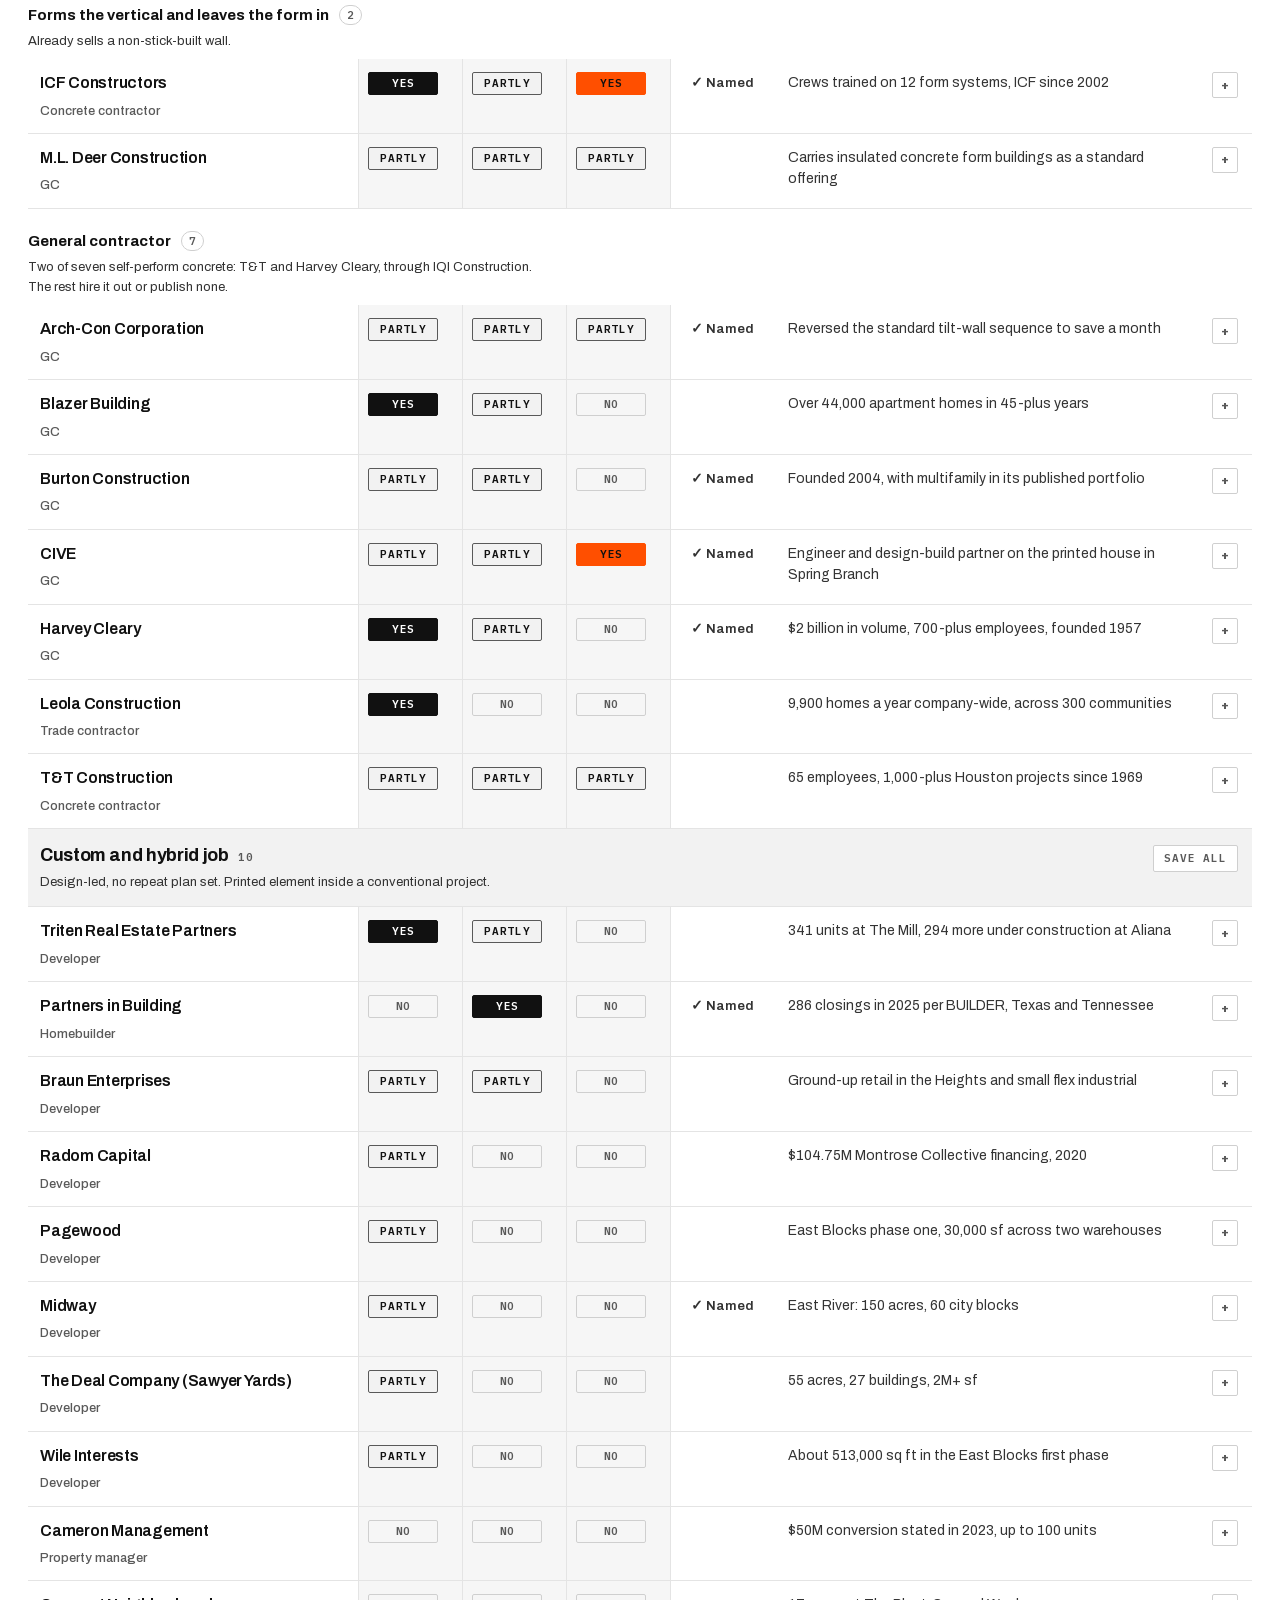
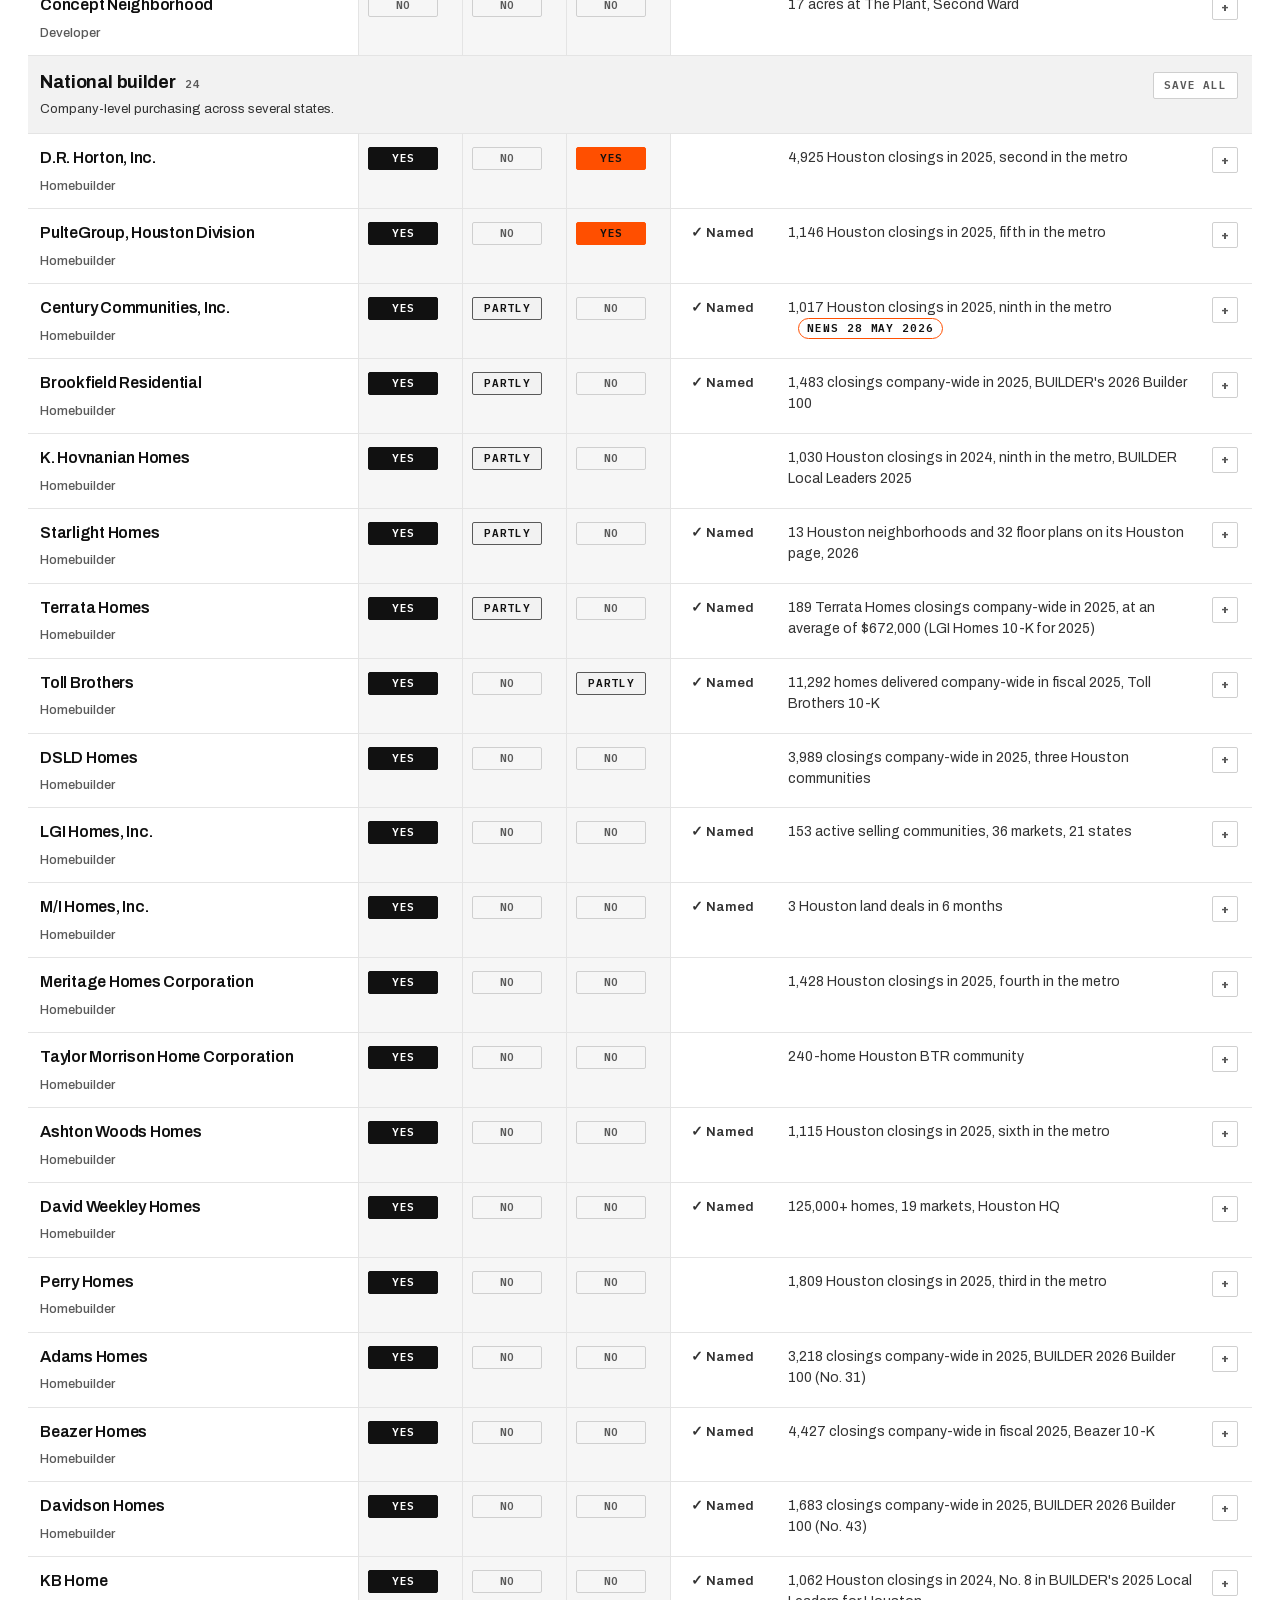
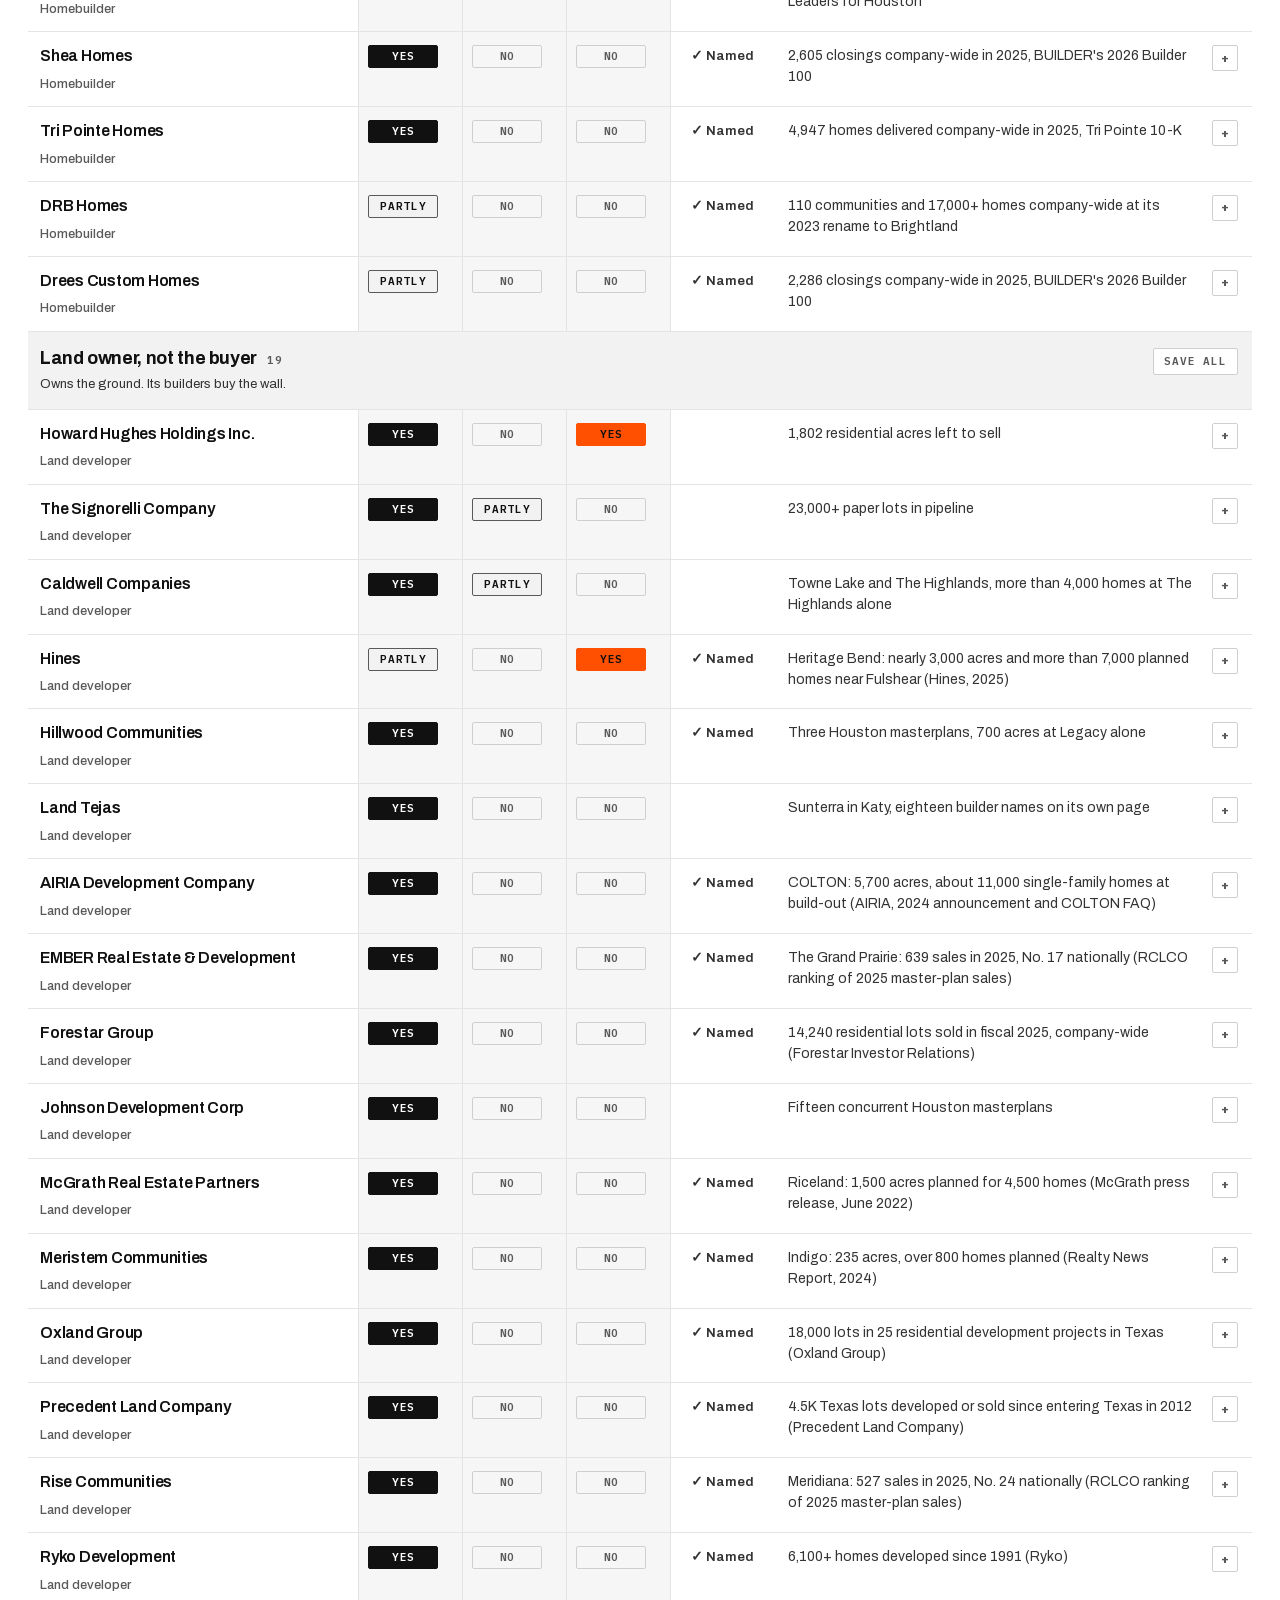
